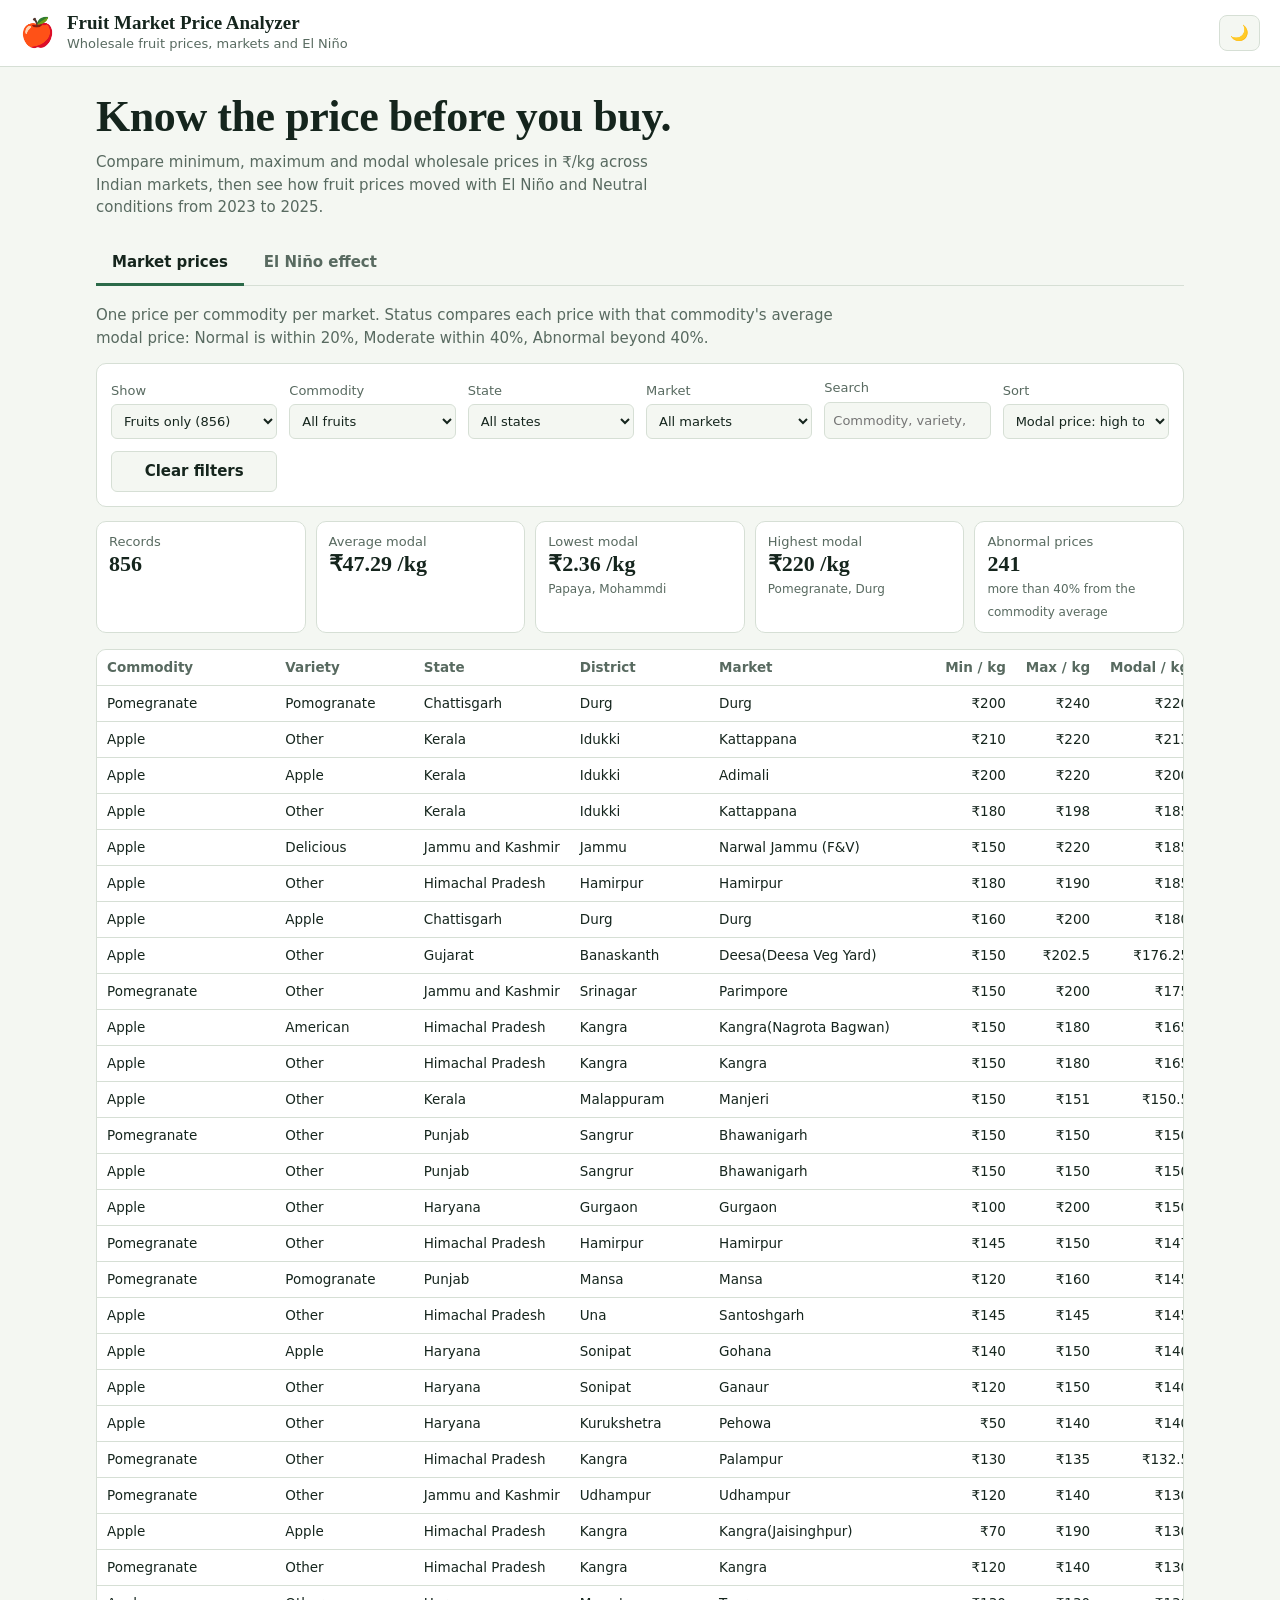
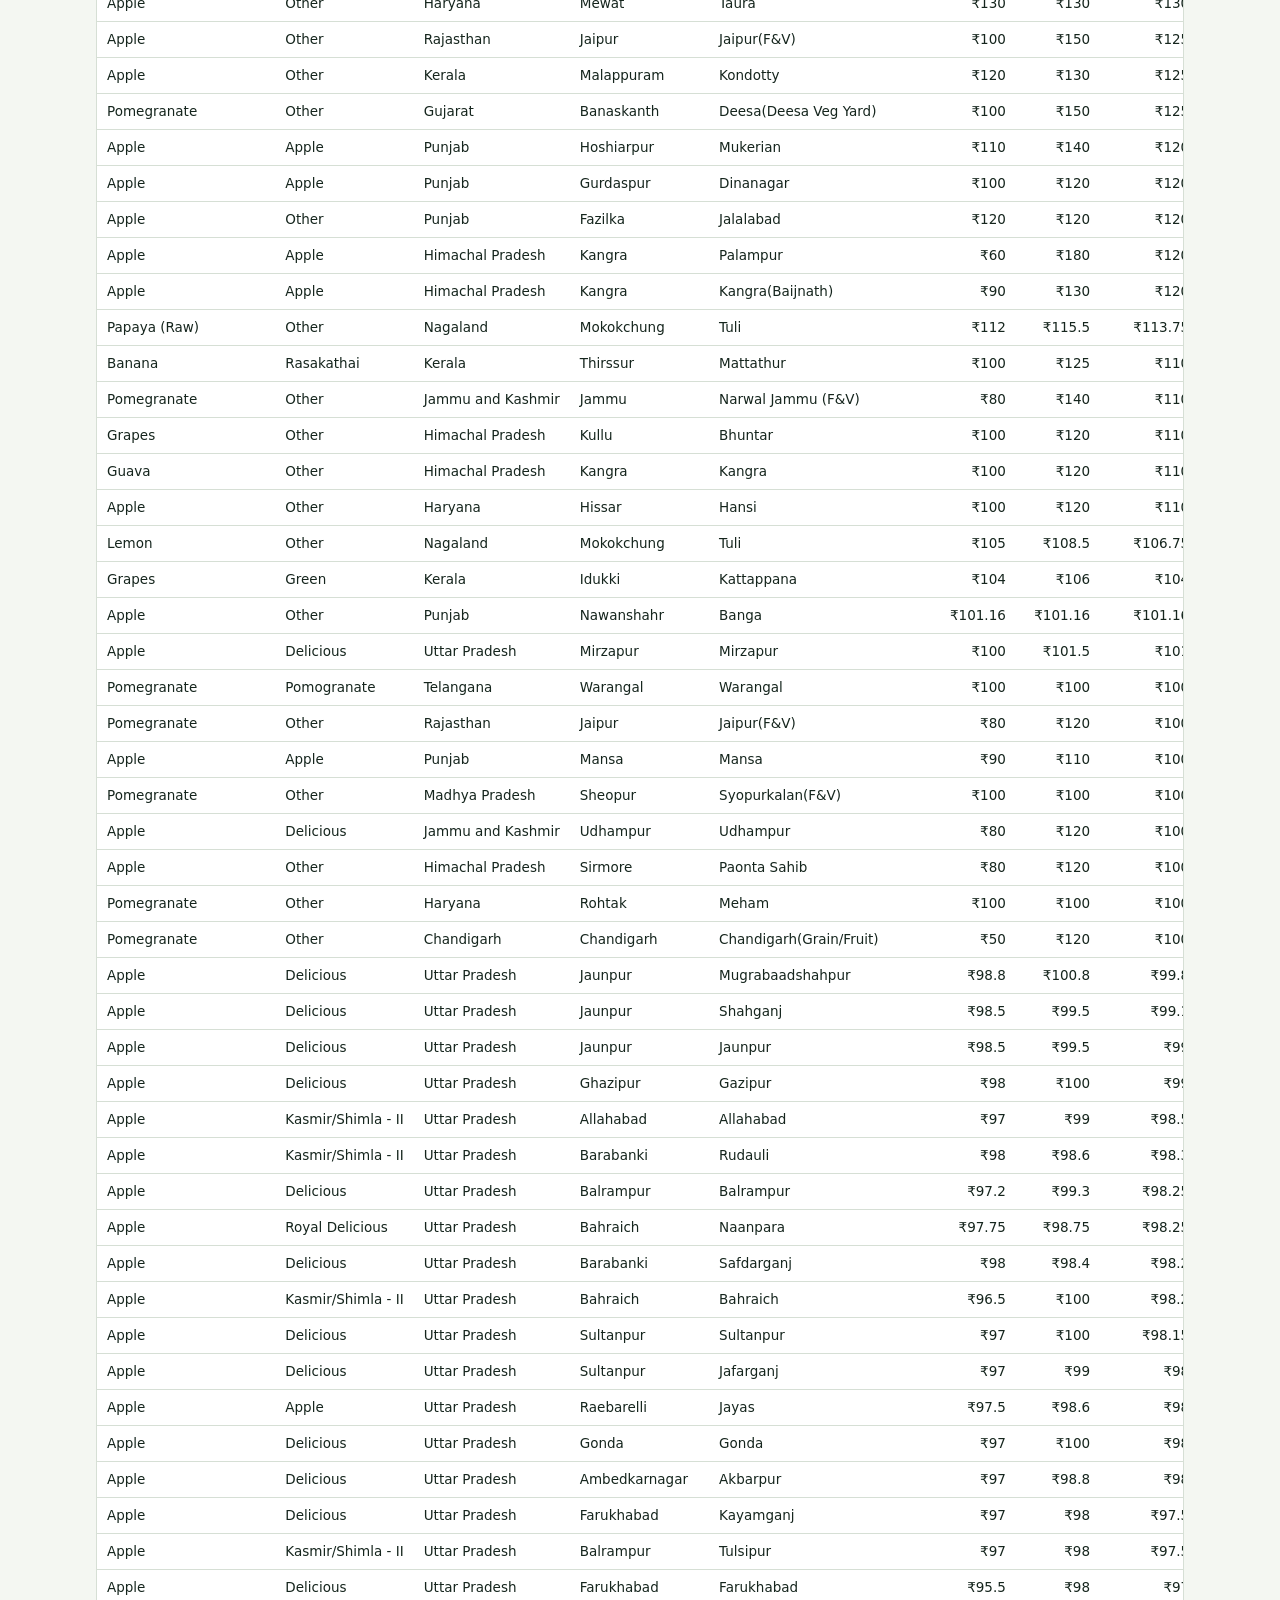
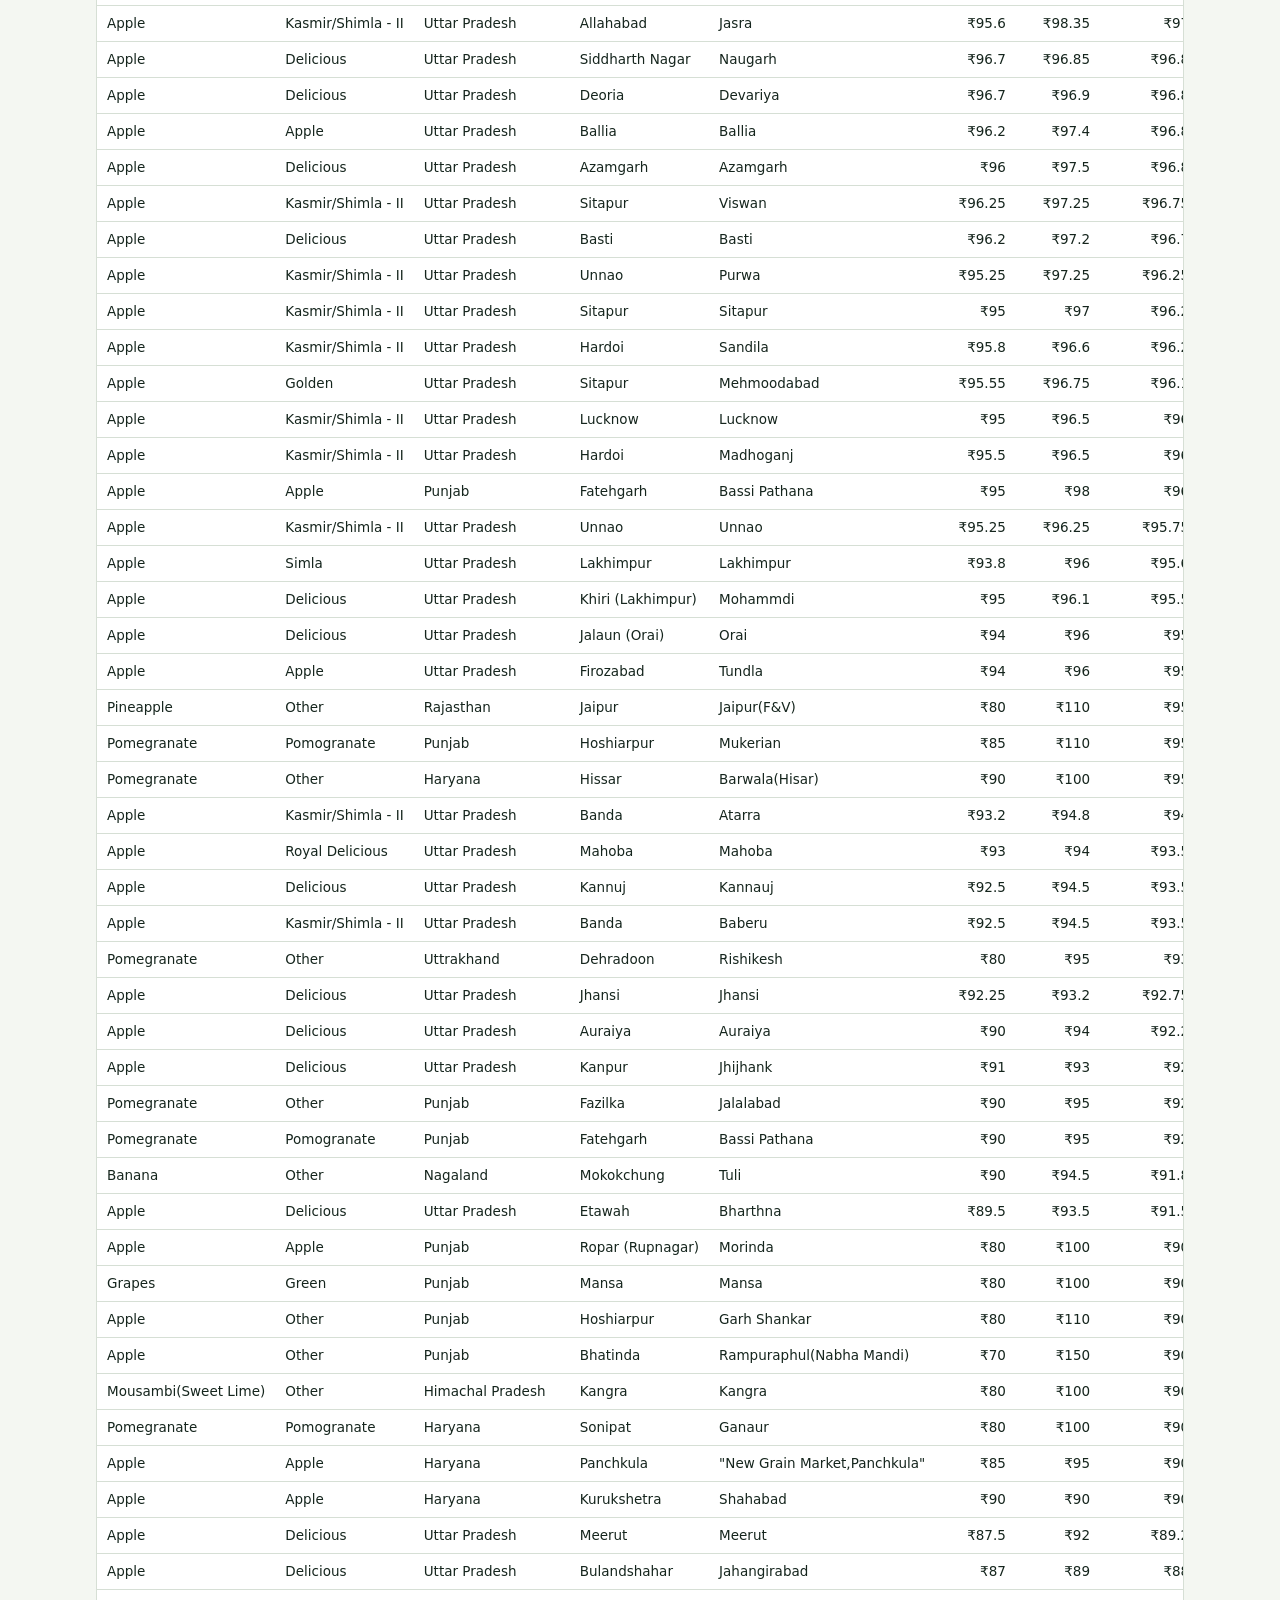
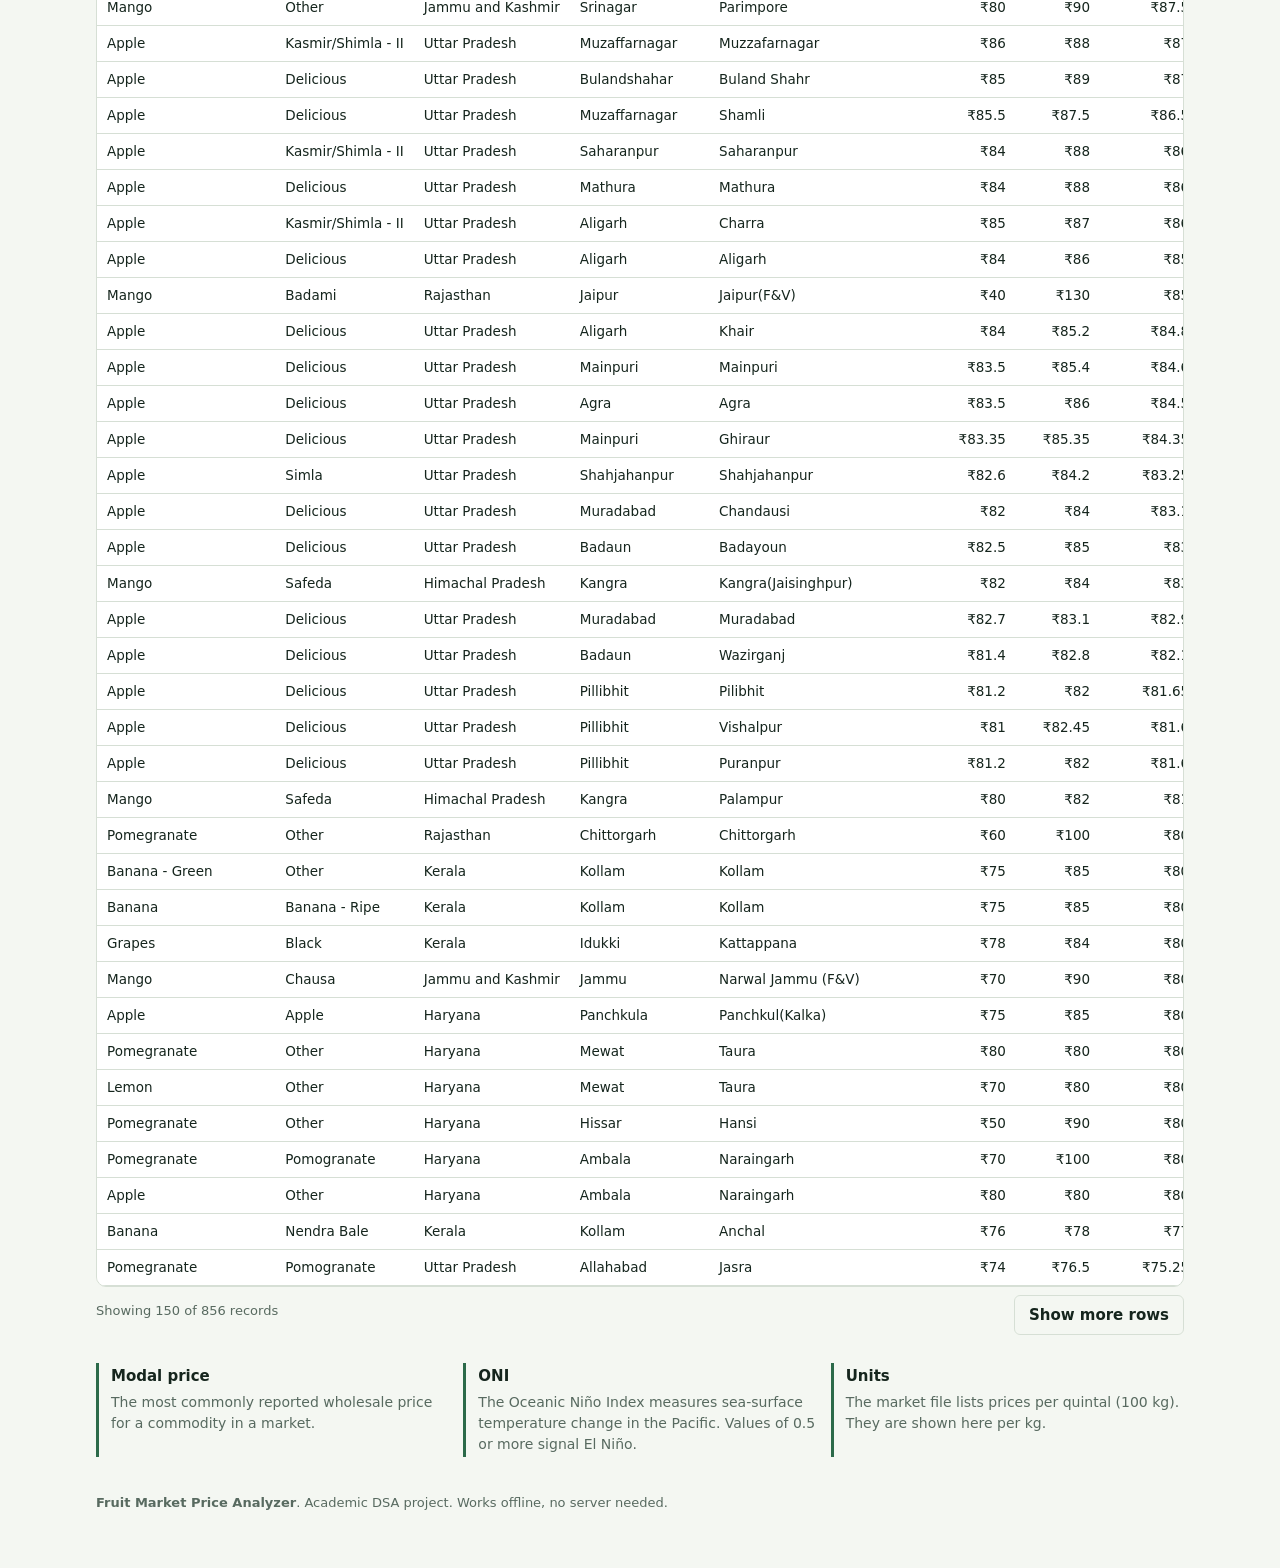
==== index.html @ 0663c497 "Add files via upload" ====
<!DOCTYPE html>
<html lang="en" data-theme="light">
<head>
<meta charset="UTF-8"><meta name="viewport" content="width=device-width,initial-scale=1">
<title>Fruit Market Price Analyzer</title>
<style>
:root{--bg:#f4f7f2;--card:#fff;--ink:#15251d;--mut:#586a60;--line:#d6dfd5;--leaf:#2b6a49;--nino:#fde8cc;--ninoL:#b86a00;--bad:#a8321e;--badbg:#fbe1db;--mod:#7a5200;--modbg:#fdefc9;--ok:#1f6b45;--okbg:#dcebe1;color-scheme:light}
:root[data-theme=dark]{--bg:#0f1a14;--card:#16241c;--ink:#e5eee8;--mut:#9bb0a3;--line:#29392f;--leaf:#6fcf9b;--nino:#3b2a12;--ninoL:#f0a030;--bad:#ff9a85;--badbg:#45201a;--mod:#f2c46a;--modbg:#3d3010;--ok:#7fdca8;--okbg:#1e3a2a;color-scheme:dark}
*{box-sizing:border-box}
body{margin:0;background:var(--bg);color:var(--ink);font:15px/1.5 system-ui,-apple-system,"Segoe UI",Roboto,sans-serif}
[hidden]{display:none!important}
button,select,input{font:inherit;color:var(--ink)}
:focus-visible{outline:2px solid var(--leaf);outline-offset:2px}
header.top{display:flex;justify-content:space-between;align-items:center;padding:12px 20px;background:var(--card);border-bottom:1px solid var(--line)}
.brand{display:flex;gap:12px;align-items:center}.logo{font-size:28px}
h1{font:700 19px Georgia,serif;margin:0}.brand p{margin:0;color:var(--mut);font-size:13px}
.icon-btn{border:1px solid var(--line);background:var(--bg);border-radius:8px;padding:6px 10px;cursor:pointer}
main{max-width:1120px;margin:0 auto;padding:26px 16px 56px}
.hero h2{font:700 clamp(28px,5vw,44px)/1.1 Georgia,serif;margin:0 0 10px;letter-spacing:-.01em}
.hero p{max-width:62ch;color:var(--mut);margin:0 0 22px}
.tabs{display:flex;gap:4px;border-bottom:1px solid var(--line);margin-bottom:18px}
.tabs button{border:0;background:none;padding:10px 16px;cursor:pointer;color:var(--mut);font-weight:600;border-bottom:3px solid transparent;margin-bottom:-1px}
.tabs button[aria-selected=true]{color:var(--ink);border-bottom-color:var(--leaf)}
.panel-note{color:var(--mut);max-width:78ch;margin:0 0 14px}
.filters{display:grid;grid-template-columns:repeat(auto-fit,minmax(160px,1fr));gap:12px;background:var(--card);border:1px solid var(--line);border-radius:10px;padding:14px;margin-bottom:14px;align-items:end}
.filters label{display:flex;flex-direction:column;gap:4px;font-size:13px;color:var(--mut)}
.filters select,.filters input{padding:8px;border:1px solid var(--line);border-radius:6px;background:var(--bg)}
.btn{padding:8px 14px;border:1px solid var(--line);border-radius:6px;background:var(--bg);cursor:pointer;font-weight:600}
.kpis{display:grid;grid-template-columns:repeat(auto-fit,minmax(170px,1fr));gap:10px;margin-bottom:16px}
.k{background:var(--card);border:1px solid var(--line);border-radius:10px;padding:10px 12px}
.k span{font-size:13px;color:var(--mut);display:block}.k b{font:700 22px Georgia,serif;display:block}.k small{color:var(--mut);font-size:12px}
h3{font:700 18px Georgia,serif;margin:22px 0 6px}
.sub{color:var(--mut);font-size:13px;margin:0 0 8px}
.legend{display:flex;gap:16px;font-size:13px;color:var(--mut);margin-bottom:6px;flex-wrap:wrap}
.sw{display:inline-block;width:14px;height:12px;border-radius:2px;vertical-align:-1px;margin-right:5px;background:var(--nino);border:1px solid var(--ninoL)}
.sw.l{background:var(--leaf);border-color:var(--leaf);height:3px;vertical-align:3px}
.chart{background:var(--card);border:1px solid var(--line);border-radius:10px;padding:8px}
.chart svg{width:100%;height:auto;display:block}.chart text{fill:var(--mut);font-size:11px}
.wrap{overflow-x:auto;border:1px solid var(--line);border-radius:10px;background:var(--card)}
table{width:100%;border-collapse:collapse;font-size:13.5px}
th,td{padding:7px 10px;text-align:left;border-bottom:1px solid var(--line);white-space:nowrap}
th{color:var(--mut);font-weight:600;background:var(--card)}td.n,th.n{text-align:right;font-variant-numeric:tabular-nums}
tr.nino td{background:var(--nino)}
.b{display:inline-block;padding:1px 8px;border-radius:10px;font-size:12px;font-weight:700}
.b.NORMAL{background:var(--okbg);color:var(--ok)}.b.MODERATE{background:var(--modbg);color:var(--mod)}.b.ABNORMAL{background:var(--badbg);color:var(--bad)}
.foot{display:flex;justify-content:space-between;align-items:center;gap:10px;margin:8px 0}
.empty{padding:28px;text-align:center;color:var(--mut)}
.neg{color:var(--ok)}.pos{color:var(--bad)}
.info{margin-top:28px;display:grid;grid-template-columns:repeat(auto-fit,minmax(260px,1fr));gap:14px}
.info div{border-left:3px solid var(--leaf);padding:2px 0 2px 12px}.info h4{margin:0 0 4px;font-size:15px}.info p{margin:0;color:var(--mut);font-size:14px}
footer{margin-top:36px;color:var(--mut);font-size:13px}
</style>
</head>
<body>
<header class="top"><div class="brand"><div class="logo">🍎</div><div><h1>Fruit Market Price Analyzer</h1><p>Wholesale fruit prices, markets and El Niño</p></div></div>
<button id="themeBtn" class="icon-btn" aria-label="Switch light and dark theme">🌙</button></header>
<main>
<section class="hero"><h2>Know the price before you buy.</h2>
<p>Compare minimum, maximum and modal wholesale prices in ₹/kg across Indian markets, then see how fruit prices moved with El Niño and Neutral conditions from 2023 to 2025.</p></section>

<div class="tabs" role="tablist">
<button role="tab" data-t="market" aria-selected="true">Market prices</button>
<button role="tab" data-t="nino" aria-selected="false">El Niño effect</button></div>

<section id="p-market">
<p class="panel-note">One price per commodity per market. Status compares each price with that commodity's average modal price: Normal is within 20%, Moderate within 40%, Abnormal beyond 40%.</p>
<div class="filters">
<label>Show<select id="mScope"></select></label>
<label>Commodity<select id="mFruit"></select></label>
<label>State<select id="mState"></select></label>
<label>Market<select id="mMarket"></select></label>
<label>Search<input id="mSearch" type="search" placeholder="Commodity, variety, district, market"></label>
<label>Sort<select id="mSort"><option value="modal-desc">Modal price: high to low</option><option value="modal-asc">Modal price: low to high</option><option value="dev-desc">Biggest deviation first</option><option value="commodity-asc">Commodity: A to Z</option><option value="state-asc">State: A to Z</option></select></label>
<button id="mClear" class="btn">Clear filters</button></div>
<div class="kpis" id="mKpi"></div>
<div class="wrap"><table><thead><tr><th>Commodity</th><th>Variety</th><th>State</th><th>District</th><th>Market</th><th class="n">Min / kg</th><th class="n">Max / kg</th><th class="n">Modal / kg</th><th>Status</th></tr></thead><tbody id="mBody"></tbody></table>
<div id="mEmpty" class="empty" hidden>No records match. Clear a filter, or switch Show to All commodities.</div></div>
<div class="foot"><span class="sub" id="mInfo"></span><button id="mMore" class="btn" hidden>Show more rows</button></div>
</section>

<section id="p-nino" hidden>
<p class="panel-note">Daily average wholesale prices by state and fruit for every year available, January 2023 to October 2025, each day tagged with the monthly Oceanic Niño Index (ONI) and an El Niño or Neutral label.</p>
<div class="filters">
<label>Fruit<select id="nFruit"></select></label>
<label>State<select id="nState"></select></label>
<label>From<input type="date" id="nFrom"></label>
<label>To<input type="date" id="nTo"></label>
<label>Period<select id="nPer"><option value="">El Niño and Neutral</option><option value="1">El Niño months only</option><option value="0">Neutral months only</option></select></label>
<label>Sort<select id="nSort"><option value="date-asc">Date: oldest first</option><option value="date-desc">Date: newest first</option><option value="modal-desc">Modal price: high to low</option><option value="modal-asc">Modal price: low to high</option></select></label>
<button id="nClear" class="btn">Clear filters</button></div>
<div class="kpis" id="nKpi"></div>

<h3>Monthly average modal price</h3>
<p class="sub" id="nChartNote"></p>
<div class="legend"><span><i class="sw l"></i>Average modal price, ₹/kg</span><span><i class="sw"></i>El Niño months</span></div>
<div class="chart"><svg id="nChart" viewBox="0 0 900 270" role="img" aria-label="Monthly average modal price with El Niño months shaded"></svg></div>

<h3>El Niño vs Neutral, by fruit</h3>
<p class="sub">Average modal price in El Niño and Neutral months. Uses the State and date filters above.</p>
<div class="wrap"><table><thead><tr><th>Fruit</th><th class="n">El Niño avg</th><th class="n">Neutral avg</th><th class="n">Difference</th></tr></thead><tbody id="nCmp"></tbody></table></div>

<h3>El Niño vs Neutral, by year</h3>
<p class="sub">Uses the Fruit and State filters above across all years. n/a means that year has no El Niño or no Neutral months.</p>
<div class="wrap"><table><thead><tr><th>Year</th><th class="n">Records</th><th class="n">El Niño avg</th><th class="n">Neutral avg</th><th class="n">Difference</th></tr></thead><tbody id="nYear"></tbody></table></div>

<h3>Price records</h3>
<div class="wrap"><table><thead><tr><th>Date</th><th>State</th><th>Fruit</th><th class="n">Min / kg</th><th class="n">Max / kg</th><th class="n">Modal / kg</th><th class="n">Reports</th><th class="n">ONI</th><th>Period</th></tr></thead><tbody id="nBody"></tbody></table>
<div id="nEmpty" class="empty" hidden>No records match these filters. Widen the date range or clear a filter.</div></div>
<div class="foot"><span class="sub" id="nInfo"></span><button id="nMore" class="btn" hidden>Show more rows</button></div>
<p class="sub">The dataset labels May 2023 to March 2024 as El Niño. April 2024 has an ONI of 0.8 but is labelled Neutral in the data; this page keeps the dataset's labels. El Niño months form a single stretch of time, so price differences also reflect seasons and longer trends. Read them as association, not proof of cause.</p>
</section>

<section class="info">
<div><h4>Modal price</h4><p>The most commonly reported wholesale price for a commodity in a market.</p></div>
<div><h4>ONI</h4><p>The Oceanic Niño Index measures sea-surface temperature change in the Pacific. Values of 0.5 or more signal El Niño.</p></div>
<div><h4>Units</h4><p>The market file lists prices per quintal (100 kg). They are shown here per kg.</p></div>
</section>
<footer><b>Fruit Market Price Analyzer</b>. Academic DSA project. Works offline, no server needed.</footer>
</main>

<script id="mData" type="application/json">[["Andhra Pradesh","Chittor","Chittoor","Gur(Jaggery)","NO 2","FAQ",32.0,34.0,32.0],["Andhra Pradesh","Chittor","Chittoor","Mango","Neelam","Medium",7.0,15.0,12.0],["Andhra Pradesh","Chittor","Chittoor","Mango","Totapuri","Medium",14.0,18.0,16.0],["Andhra Pradesh","Cuddapah","Cuddapah","Groundnut","Local","FAQ",40.59,75.89,75.59],["Andhra Pradesh","Cuddapah","Cuddapah","Turmeric","Bulb","FAQ",47.78,61.6,58.45],["Andhra Pradesh","Cuddapah","Cuddapah","Turmeric","Finger","FAQ",30.12,66.19,61.75],["Andhra Pradesh","East Godavari","Peddapuram","Paddy(Dhan)(Common)","1001","FAQ",20.4,20.5,20.45],["Andhra Pradesh","East Godavari","Pithapuram","Paddy(Dhan)(Common)","1001","FAQ",20.4,20.6,20.5],["Andhra Pradesh","East Godavari","Prattipadu","Paddy(Dhan)(Common)","1001","FAQ",20.4,20.6,20.5],["Andhra Pradesh","East Godavari","Sampara","Paddy(Dhan)(Common)","Swarna Masuri (New)","FAQ",21.5,22.0,21.8],["Andhra Pradesh","Guntur","Duggirala","Turmeric","Bulb","FAQ",56.0,63.0,60.0],["Andhra Pradesh","Guntur","Duggirala","Turmeric","Finger","FAQ",57.25,63.0,60.0],["Andhra Pradesh","Guntur","Tenali","Black Gram (Urd Beans)(Whole)","Black Gram (Whole)","FAQ",81.0,83.0,82.0],["Andhra Pradesh","Guntur","Tenali","Lemon","Lemon","FAQ",10.0,25.0,15.0],["Andhra Pradesh","Kurnool","Alur","Jowar(Sorghum)","Jowar ( White)","FAQ",30.2,30.8,30.5],["Andhra Pradesh","Kurnool","Kurnool","Groundnut","Local","FAQ",60.89,79.21,75.09],["Andhra Pradesh","Visakhapatnam","Anakapally","Gur(Jaggery)","NO 3","FAQ",38.5,39.5,39.0],["Chandigarh","Chandigarh","Chandigarh(Grain/Fruit)","Bottle gourd","Other","FAQ",10.0,30.0,20.0],["Chandigarh","Chandigarh","Chandigarh(Grain/Fruit)","Cauliflower","Other","FAQ",10.0,45.0,40.0],["Chandigarh","Chandigarh","Chandigarh(Grain/Fruit)","Cucumbar(Kheera)","Other","FAQ",15.0,25.0,20.0],["Chandigarh","Chandigarh","Chandigarh(Grain/Fruit)","Green Chilli","Other","FAQ",15.0,30.0,25.0],["Chandigarh","Chandigarh","Chandigarh(Grain/Fruit)","Lemon","Other","FAQ",20.0,30.0,26.0],["Chandigarh","Chandigarh","Chandigarh(Grain/Fruit)","Mango","Other","Medium",10.0,35.0,30.0],["Chandigarh","Chandigarh","Chandigarh(Grain/Fruit)","Mousambi(Sweet Lime)","Other","Medium",40.0,55.0,50.0],["Chandigarh","Chandigarh","Chandigarh(Grain/Fruit)","Onion","Other","FAQ",7.0,17.0,15.0],["Chandigarh","Chandigarh","Chandigarh(Grain/Fruit)","Peas Wet","Other","FAQ",10.0,35.0,30.0],["Chandigarh","Chandigarh","Chandigarh(Grain/Fruit)","Plum","Other","Medium",30.0,60.0,50.0],["Chandigarh","Chandigarh","Chandigarh(Grain/Fruit)","Pomegranate","Other","Medium",50.0,120.0,100.0],["Chandigarh","Chandigarh","Chandigarh(Grain/Fruit)","Potato","Other","FAQ",5.0,15.0,12.0],["Chandigarh","Chandigarh","Chandigarh(Grain/Fruit)","Pumpkin","Other","FAQ",8.0,12.0,10.0],["Chandigarh","Chandigarh","Chandigarh(Grain/Fruit)","Tomato","Other","FAQ",24.0,88.0,80.0],["Chattisgarh","Balodabazar","Bhatgaon","Paddy(Dhan)(Common)","Paddy","FAQ",15.5,16.5,16.0],["Chattisgarh","Balodabazar","Sarsiwan","Paddy(Dhan)(Common)","Paddy","FAQ",15.5,16.5,16.0],["Chattisgarh","Balrampur","Ramanujganj","Maize","Local","FAQ",19.7,19.7,19.7],["Chattisgarh","Balrampur","Ramanujganj","Wheat","Local","FAQ",21.3,21.3,21.3],["Chattisgarh","Bastar","Bastar","Maize","Other","FAQ",16.0,17.0,16.5],["Chattisgarh","Bastar","Devda","Maize","Other","FAQ",16.0,17.0,16.5],["Chattisgarh","Bastar","Jagdalpur","Dry Chillies","Other","FAQ",70.0,70.0,70.0],["Chattisgarh","Bastar","Jaitgiri","Maize","Other","FAQ",16.0,17.0,16.5],["Chattisgarh","Bastar","Lohandiguda","Maize","Other","FAQ",16.0,17.0,16.5],["Chattisgarh","Bastar","Muli","Maize","Other","FAQ",16.0,17.0,16.5],["Chattisgarh","Bijapur","Bharamgarh","Mahua Seed(Hippe seed)","Other","FAQ",16.0,20.0,18.0],["Chattisgarh","Bijapur","Bhopalpattnam","Mahua Seed(Hippe seed)","Other","FAQ",16.0,20.0,18.0],["Chattisgarh","Bijapur","Bijapur","Mahua Seed(Hippe seed)","Other","FAQ",16.0,20.0,18.0],["Chattisgarh","Bilaspur","Pendraroad","Paddy(Dhan)(Common)","Other","FAQ",15.0,15.0,15.0],["Chattisgarh","Dantewada","Gidam","Mahua","Other","FAQ",15.0,17.0,16.0],["Chattisgarh","Durg","Durg","Apple","Apple","Medium",160.0,200.0,180.0],["Chattisgarh","Durg","Durg","Banana - Green","Banana - Green","FAQ",22.0,24.0,23.0],["Chattisgarh","Durg","Durg","Bhindi(Ladies Finger)","Bhindi","FAQ",37.0,40.0,38.5],["Chattisgarh","Durg","Durg","Bitter gourd","Bitter Gourd","FAQ",62.0,66.0,64.0],["Chattisgarh","Durg","Durg","Bottle gourd","Bottle Gourd","FAQ",16.0,20.0,18.0],["Chattisgarh","Durg","Durg","Brinjal","Round/Long","FAQ",30.0,32.0,31.0],["Chattisgarh","Durg","Durg","Cabbage","Cabbage","FAQ",15.0,17.0,16.0],["Chattisgarh","Durg","Durg","Capsicum","Capsicum","FAQ",50.0,55.0,52.5],["Chattisgarh","Durg","Durg","Carrot","Carrot","FAQ",28.0,32.0,30.0],["Chattisgarh","Durg","Durg","Cauliflower","Cauliflower","FAQ",52.0,56.0,54.0],["Chattisgarh","Durg","Durg","Chikoos(Sapota)","Sapota","Medium",40.0,60.0,50.0],["Chattisgarh","Durg","Durg","Coriander(Leaves)","Coriander","FAQ",120.0,140.0,130.0],["Chattisgarh","Durg","Durg","Cucumbar(Kheera)","Cucumbar","FAQ",20.0,25.0,22.5],["Chattisgarh","Durg","Durg","Garlic","Average","FAQ",100.0,140.0,120.0],["Chattisgarh","Durg","Durg","Green Chilli","Green Chilly","FAQ",90.0,110.0,100.0],["Chattisgarh","Durg","Durg","Guar","Gwar","FAQ",52.0,56.0,54.0],["Chattisgarh","Durg","Durg","Lemon","Lemon","FAQ",40.0,60.0,50.0],["Chattisgarh","Durg","Durg","Little gourd (Kundru)","Little gourd (Kundru)","FAQ",38.0,40.0,39.0],["Chattisgarh","Durg","Durg","Mango","Badami","Medium",50.0,70.0,60.0],["Chattisgarh","Durg","Durg","Mousambi(Sweet Lime)","Mousambi","Medium",60.0,80.0,70.0],["Chattisgarh","Durg","Durg","Onion","Nasik","FAQ",15.0,17.0,16.0],["Chattisgarh","Durg","Durg","Papaya (Raw)","Papaya (Raw)","FAQ",19.0,20.0,19.5],["Chattisgarh","Durg","Durg","Pomegranate","Pomogranate","Medium",200.0,240.0,220.0],["Chattisgarh","Durg","Durg","Potato","Potato","FAQ",16.0,18.0,17.0],["Chattisgarh","Durg","Durg","Pumpkin","Pumpkin","FAQ",12.0,14.0,13.0],["Chattisgarh","Durg","Durg","Raddish","Raddish","FAQ",15.0,16.0,15.5],["Chattisgarh","Durg","Durg","Sweet Potato","Sweet Potato","FAQ",24.0,26.0,25.0],["Chattisgarh","Durg","Durg","Tinda","Tinda","FAQ",16.0,18.0,17.0],["Chattisgarh","Kanker","Charama","Paddy(Dhan)(Common)","Other","FAQ",19.8,19.8,19.8],["Chattisgarh","Kanker","Lakhanpuri","Paddy(Dhan)(Common)","Other","FAQ",19.8,19.8,19.8],["Chattisgarh","Kanker","Narharpur","Paddy(Dhan)(Common)","Other","FAQ",19.8,19.8,19.8],["Chattisgarh","Koria","Baikunthpur","Kodo Millet(Varagu)","Other","FAQ",15.0,15.0,15.0],["Chattisgarh","Koria","Baikunthpur","Maize","Other","FAQ",19.65,19.65,19.65],["Chattisgarh","Koria","Baikunthpur","Paddy(Dhan)(Common)","Other","FAQ",20.45,20.45,20.45],["Chattisgarh","Koria","Manendragarh","Tobacco","Other","FAQ",53.42,53.42,53.42],["Chattisgarh","Mungeli","Lormi","Paddy(Dhan)(Common)","Paddy fine","FAQ",16.0,17.5,17.5],["Chattisgarh","Narayanpur","Narayanpur","Millets","Other","FAQ",30.0,38.0,35.0],["Chattisgarh","Raigarh","Raigarh","Onion","Other","FAQ",18.0,20.0,18.0],["Chattisgarh","Raigarh","Raigarh","Potato","Other","FAQ",12.0,18.0,15.0],["Chattisgarh","Raigarh","Raigarh","Tomato","Other","FAQ",80.0,90.0,80.0],["Chattisgarh","Raipur","Abhanpur","Paddy(Dhan)(Common)","I.R.-64","FAQ",18.5,18.5,18.5],["Goa","North Goa","Valpol","Arecanut(Betelnut/Supari)","Red","FAQ",335.0,335.0,335.0],["Goa","North Goa","Valpol","Arecanut(Betelnut/Supari)","Supari","FAQ",365.0,365.0,365.0],["Goa","North Goa","Valpol","Arecanut(Betelnut/Supari)","White","FAQ",345.0,345.0,345.0],["Gujarat","Amreli","Babra","Cotton","Other","FAQ",70.5,71.0,70.75],["Gujarat","Amreli","Babra","Groundnut","Other","FAQ",65.0,67.0,66.0],["Gujarat","Amreli","Bagasara","Bengal Gram(Gram)(Whole)","Average (Whole)","FAQ",44.6,45.35,44.95],["Gujarat","Amreli","Bagasara","Cotton","Other","FAQ",62.5,68.25,65.35],["Gujarat","Amreli","Bagasara","Soyabean","Yellow","FAQ",45.6,47.0,46.3],["Gujarat","Amreli","Bagasara","Wheat","Lokwan Gujrat","FAQ",22.5,22.85,22.65],["Gujarat","Amreli","Dhari","Cotton","Other","FAQ",71.4,71.4,71.4],["Gujarat","Amreli","Dhari","Ground Nut Seed","Ground Nut Seed","FAQ",82.5,82.5,82.5],["Gujarat","Amreli","Savarkundla","Bajra(Pearl Millet/Cumbu)","Deshi","FAQ",19.0,21.2,20.1],["Gujarat","Amreli","Savarkundla","Bengal Gram(Gram)(Whole)","Average (Whole)","FAQ",40.0,47.5,43.75],["Gujarat","Amreli","Savarkundla","Cotton","Narma BT Cotton","FAQ",50.0,71.05,60.53],["Gujarat","Amreli","Savarkundla","Ground Nut Seed","Ground Nut Seed","FAQ",80.0,100.05,90.03],["Gujarat","Amreli","Savarkundla","Groundnut","Big (With Shell)","FAQ",57.55,78.55,68.05],["Gujarat","Amreli","Savarkundla","Jowar(Sorghum)","Jowar ( White)","FAQ",27.55,49.5,38.53],["Gujarat","Amreli","Savarkundla,\"Sesamum(Sesame,Gingelly","Til)\"","Black","FAQ",145.0,167.0,156.0],["Gujarat","Amreli","Savarkundla,\"Sesamum(Sesame,Gingelly","Til)\"","White","FAQ",141.0,156.3,148.65],["Gujarat","Amreli","Savarkundla","Wheat","Bansi","FAQ",22.0,25.0,23.5],["Gujarat","Amreli","Savarkundla","Wheat","Lokwan","FAQ",21.75,23.9,22.83],["Gujarat","Anand","\"Anand(Veg,Yard,Anand)\"","Bhindi(Ladies Finger)","Bhindi","FAQ",35.0,40.0,38.0],["Gujarat","Anand","\"Anand(Veg,Yard,Anand)\"","Bottle gourd","Bottle Gourd","FAQ",20.0,25.0,22.5],["Gujarat","Anand","\"Anand(Veg,Yard,Anand)\"","Brinjal","Brinjal","FAQ",30.0,35.0,32.5],["Gujarat","Anand","\"Anand(Veg,Yard,Anand)\"","Cabbage","Cabbage","FAQ",7.5,10.0,9.0],["Gujarat","Anand","\"Anand(Veg,Yard,Anand)\"","Cauliflower","Cauliflower","FAQ",20.0,25.0,22.5],["Gujarat","Anand","\"Anand(Veg,Yard,Anand)\"","Green Chilli","Green Chilly","FAQ",50.0,60.0,55.0],["Gujarat","Anand","\"Anand(Veg,Yard,Anand)\"","Onion","Onion","FAQ",15.0,20.0,18.0],["Gujarat","Anand","\"Anand(Veg,Yard,Anand)\"","Potato","Potato","FAQ",12.0,13.0,12.5],["Gujarat","Anand","\"Anand(Veg,Yard,Anand)\"","Spinach","Spinach","FAQ",45.0,50.0,48.0],["Gujarat","Banaskanth","Deesa(Deesa Veg Yard)","Apple","Other","Medium",150.0,202.5,176.25],["Gujarat","Banaskanth","Deesa(Deesa Veg Yard)","Banana","Other","Medium",20.0,23.5,21.75],["Gujarat","Banaskanth","Deesa(Deesa Veg Yard)","Bhindi(Ladies Finger)","Other","FAQ",15.0,23.0,19.0],["Gujarat","Banaskanth","Deesa(Deesa Veg Yard)","Bottle gourd","Other","FAQ",20.0,23.5,21.75],["Gujarat","Banaskanth","Deesa(Deesa Veg Yard)","Cabbage","Other","FAQ",10.0,13.5,11.75],["Gujarat","Banaskanth","Deesa(Deesa Veg Yard)","Cauliflower","Other","FAQ",30.0,42.5,36.25],["Gujarat","Banaskanth","Deesa(Deesa Veg Yard)","Chikoos(Sapota)","Other","Medium",35.0,43.5,39.25],["Gujarat","Banaskanth","Deesa(Deesa Veg Yard)","Coriander(Leaves)","Other","FAQ",70.0,82.0,76.0],["Gujarat","Banaskanth","Deesa(Deesa Veg Yard)","Cucumbar(Kheera)","Other","FAQ",20.0,22.5,21.25],["Gujarat","Banaskanth","Deesa(Deesa Veg Yard)","Gram Raw(Chholia)","Other","FAQ",40.0,50.0,45.0],["Gujarat","Banaskanth","Deesa(Deesa Veg Yard)","Green Chilli","Other","FAQ",40.0,50.0,45.0],["Gujarat","Banaskanth","Deesa(Deesa Veg Yard)","Guar","Other","FAQ",15.0,24.0,19.5],["Gujarat","Banaskanth","Deesa(Deesa Veg Yard)","Lemon","Other","FAQ",15.0,23.5,19.25],["Gujarat","Banaskanth","Deesa(Deesa Veg Yard)","Mango","Other","Medium",25.0,50.0,37.5],["Gujarat","Banaskanth","Deesa(Deesa Veg Yard)","Mousambi(Sweet Lime)","Other","Medium",70.0,76.5,73.25],["Gujarat","Banaskanth","Deesa(Deesa Veg Yard)","Onion","Other","FAQ",10.0,14.0,12.0],["Gujarat","Banaskanth","Deesa(Deesa Veg Yard)","Onion Green","Other","FAQ",35.0,41.5,38.25],["Gujarat","Banaskanth","Deesa(Deesa Veg Yard)","Papaya","Other","Medium",15.0,24.0,19.5],["Gujarat","Banaskanth","Deesa(Deesa Veg Yard)","Pineapple","Other","Medium",50.0,62.0,56.0],["Gujarat","Banaskanth","Deesa(Deesa Veg Yard)","Pointed gourd (Parval)","Other","FAQ",30.0,37.0,33.5],["Gujarat","Banaskanth","Deesa(Deesa Veg Yard)","Pomegranate","Other","Medium",100.0,150.0,125.0],["Gujarat","Banaskanth","Deesa(Deesa Veg Yard)","Potato","Other","FAQ",5.0,13.0,9.0],["Gujarat","Banaskanth","Deesa(Deesa Veg Yard)","Ridgeguard(Tori)","Other","FAQ",40.0,47.5,43.75],["Gujarat","Banaskanth","Deesa(Deesa Veg Yard)","Tomato","Other","FAQ",90.0,100.0,95.0],["Gujarat","Bharuch","Ankleshwar","Bhindi(Ladies Finger)","Bhindi","FAQ",16.0,26.0,20.0],["Gujarat","Bharuch","Ankleshwar","Brinjal","Brinjal","FAQ",12.0,44.0,43.0],["Gujarat","Bharuch","Ankleshwar","Cabbage","Cabbage","FAQ",6.0,12.0,11.0],["Gujarat","Bharuch","Ankleshwar","Coriander(Leaves)","Coriander","FAQ",70.0,90.0,80.0],["Gujarat","Bharuch","Ankleshwar","Ginger(Green)","Green Ginger","FAQ",110.0,130.0,120.0],["Gujarat","Bharuch","Ankleshwar","Green Chilli","Green Chilly","FAQ",40.0,78.0,50.0],["Gujarat","Bharuch","Ankleshwar","Lemon","Lemon","FAQ",20.0,32.0,23.0],["Gujarat","Bharuch","Ankleshwar","Surat Beans (Papadi)","Surat Beans (Papadi)","FAQ",34.0,50.0,45.0],["Gujarat","Bharuch","Ankleshwar","Tomato","Tomato","FAQ",60.0,90.0,79.0],["Gujarat","Bharuch","Jambusar","Arhar (Tur/Red Gram)(Whole)","Other","FAQ",52.0,56.0,54.0],["Gujarat","Bharuch","Jambusar","Bajra(Pearl Millet/Cumbu)","Other","FAQ",20.0,22.0,21.0],["Gujarat","Bharuch","Jambusar","Castor Seed","Other","FAQ",45.0,53.0,49.0],["Gujarat","Bharuch","Jambusar","Cotton","Other","FAQ",55.0,61.0,58.0],["Gujarat","Bharuch","Jambusar","Jowar(Sorghum)","Other","FAQ",30.0,36.0,33.0],["Gujarat","Bharuch","Jambusar","Maize","Other","FAQ",15.0,19.0,17.0],["Gujarat","Bharuch","Jambusar","Rice","Other","FAQ",32.0,36.0,34.0],["Gujarat","Bharuch","Jambusar","Wheat","Other","FAQ",25.0,31.0,28.0],["Gujarat","Bharuch","Jambusar(Kaavi)","Arhar (Tur/Red Gram)(Whole)","Other","FAQ",58.0,62.0,60.0],["Gujarat","Bharuch","Jambusar(Kaavi)","Bajra(Pearl Millet/Cumbu)","Other","FAQ",17.0,23.0,20.0],["Gujarat","Bharuch","Jambusar(Kaavi)","Castor Seed","Other","FAQ",50.0,56.0,53.0],["Gujarat","Bharuch","Jambusar(Kaavi)","Cotton","Other","FAQ",58.0,62.0,60.0],["Gujarat","Bharuch","Jambusar(Kaavi)","Jowar(Sorghum)","Other","FAQ",31.0,35.0,33.0],["Gujarat","Bharuch","Jambusar(Kaavi)","Maize","Other","FAQ",16.0,20.0,18.0],["Gujarat","Bharuch","Jambusar(Kaavi)","Rice","Other","FAQ",32.0,36.0,34.0],["Gujarat","Bhavnagar","Taleja","Bajra(Pearl Millet/Cumbu)","Local","FAQ",20.0,22.05,21.05],["Gujarat","Bhavnagar","Taleja","Bengal Gram(Gram)(Whole)","Other","FAQ",41.25,50.55,45.9],["Gujarat","Bhavnagar","Taleja","Black Gram (Urd Beans)(Whole)","Local","FAQ",85.05,85.05,85.05],["Gujarat","Bhavnagar","Taleja","Castor Seed","Castor seed","FAQ",40.55,58.5,49.55],["Gujarat","Bhavnagar","Taleja","Corriander seed","Other","FAQ",59.3,59.3,59.3],["Gujarat","Bhavnagar","Taleja","Cotton","Shanker 6 (B) 30mm FIne","FAQ",55.55,68.75,62.15],["Gujarat","Bhavnagar","Taleja","Groundnut","Bold","FAQ",62.75,70.9,66.85],["Gujarat","Bhavnagar","Taleja,\"Sesamum(Sesame,Gingelly","Til)\"","Black","FAQ",158.05,158.05,158.05],["Gujarat","Bhavnagar","Taleja,\"Sesamum(Sesame,Gingelly","Til)\"","White","FAQ",114.3,153.55,133.95],["Gujarat","Bhavnagar","Taleja","Wheat","Kalyan","FAQ",22.25,27.85,25.05],["Gujarat","Dahod","Dahod","Arhar (Tur/Red Gram)(Whole)","Arhar (Whole)","FAQ",80.0,86.0,82.0],["Gujarat","Dahod","Dahod","Arhar (Tur/Red Gram)(Whole)","Other","FAQ",86.0,89.0,88.0],["Gujarat","Dahod","Dahod","Bajra(Pearl Millet/Cumbu)","Other","FAQ",18.0,23.0,22.0],["Gujarat","Dahod","Dahod","Bengal Gram(Gram)(Whole)","Desi (Whole)","FAQ",48.75,49.0,48.85],["Gujarat","Dahod","Dahod","Bengal Gram(Gram)(Whole)","Other","FAQ",49.0,49.71,49.5],["Gujarat","Dahod","Dahod","Black Gram (Urd Beans)(Whole)","Black Gram (Whole)","FAQ",55.0,80.0,75.0],["Gujarat","Dahod","Dahod","Castor Seed","Castor seed","FAQ",53.0,54.0,53.5],["Gujarat","Dahod","Dahod","Castor Seed","Other","FAQ",51.5,52.5,52.0],["Gujarat","Dahod","Dahod","Green Gram (Moong)(Whole)","Green (Whole)","FAQ",73.0,78.0,76.0],["Gujarat","Dahod","Dahod","Maize","White (SAFED)","FAQ",20.25,28.5,26.0],["Gujarat","Dahod","Dahod","Maize","Yellow","FAQ",20.75,22.0,21.5],["Gujarat","Dahod","Dahod","Paddy(Dhan)(Common)","Paddy Coarse","FAQ",18.75,19.0,18.9],["Gujarat","Dahod","Dahod","Paddy(Dhan)(Common)","Paddy fine","FAQ",20.5,21.0,20.75],["Gujarat","Dahod","Dahod","Rice","Coarse","FAQ",45.0,55.0,52.0],["Gujarat","Dahod","Dahod","Soyabean","Soyabeen","FAQ",49.0,50.05,49.75],["Gujarat","Dahod","Dahod","Wheat","147 Average","FAQ",25.0,26.15,25.75],["Gujarat","Dahod","Dahod","Wheat","Lokwan","FAQ",23.8,25.0,24.8],["Gujarat","Dahod","Dahod(Veg. Market)","Bhindi(Ladies Finger)","Bhindi","FAQ",15.0,25.0,20.0],["Gujarat","Dahod","Dahod(Veg. Market)","Bitter gourd","Bitter Gourd","FAQ",20.0,35.0,25.0],["Gujarat","Dahod","Dahod(Veg. Market)","Bottle gourd","Bottle Gourd","FAQ",10.0,23.0,15.0],["Gujarat","Dahod","Dahod(Veg. Market)","Brinjal","Brinjal","FAQ",10.0,30.0,20.0],["Gujarat","Dahod","Dahod(Veg. Market)","Cabbage","Cabbage","FAQ",10.0,17.0,15.0],["Gujarat","Dahod","Dahod(Veg. Market)","Carrot","Carrot","FAQ",20.0,30.0,25.0],["Gujarat","Dahod","Dahod(Veg. Market)","Cauliflower","Cauliflower","FAQ",15.0,45.0,25.0],["Gujarat","Dahod","Dahod(Veg. Market)","Coriander(Leaves)","Coriander","FAQ",50.0,120.0,90.0],["Gujarat","Dahod","Dahod(Veg. Market)","Cucumbar(Kheera)","Cucumbar","FAQ",15.0,40.0,25.0],["Gujarat","Dahod","Dahod(Veg. Market)","Drumstick","Other","FAQ",25.0,40.0,32.5],["Gujarat","Dahod","Dahod(Veg. Market)","Elephant Yam (Suran)","Other","FAQ",25.0,40.0,35.0],["Gujarat","Dahod","Dahod(Veg. Market)","French Beans (Frasbean)","Other","FAQ",100.0,100.0,100.0],["Gujarat","Dahod","Dahod(Veg. Market)","Garlic","Other","FAQ",60.0,120.0,90.0],["Gujarat","Dahod","Dahod(Veg. Market)","Ginger(Green)","Green Ginger","FAQ",140.0,160.0,150.0],["Gujarat","Dahod","Dahod(Veg. Market)","Green Chilli","Green Chilly","FAQ",25.0,55.0,40.0],["Gujarat","Dahod","Dahod(Veg. Market)","Lemon","Other","FAQ",30.0,50.0,40.0],["Gujarat","Dahod","Dahod(Veg. Market)","Little gourd (Kundru)","Other","FAQ",20.0,35.0,25.0],["Gujarat","Dahod","Dahod(Veg. Market)","Mint(Pudina)","Mint(Pudina)","FAQ",30.0,50.0,40.0],["Gujarat","Dahod","Dahod(Veg. Market)","Onion","Onion","FAQ",7.0,15.0,12.5],["Gujarat","Dahod","Dahod(Veg. Market)","Pointed gourd (Parval)","Other","FAQ",20.0,30.0,25.0],["Gujarat","Dahod","Dahod(Veg. Market)","Potato","Potato","FAQ",10.0,14.0,12.5],["Gujarat","Dahod","Dahod(Veg. Market)","Pumpkin","Pumpkin","FAQ",10.0,15.0,12.5],["Gujarat","Dahod","Dahod(Veg. Market)","Ridgeguard(Tori)","Ridgeguard(Tori)","FAQ",15.0,35.0,25.0],["Gujarat","Dahod","Dahod(Veg. Market)","Tinda","Tinda","FAQ",15.0,25.0,20.0],["Gujarat","Dahod","Dahod(Veg. Market)","Tomato","Tomato","FAQ",30.0,80.0,50.0],["Gujarat","Dahod","Davgadbaria(Piplod)","Maize","Deshi White","FAQ",20.1,20.3,20.2],["Gujarat","Dahod","Devgadhbaria","Paddy(Dhan)(Common)","Common","FAQ",13.5,13.7,13.6],["Gujarat","Dahod","Limkheda","Maize","Other","FAQ",21.6,23.4,22.5],["Gujarat","Dahod","Limkheda","Paddy(Dhan)(Common)","Other","FAQ",15.8,17.7,16.75],["Gujarat","Dahod","Limkheda","Wheat","Other","FAQ",19.5,22.5,21.0],["Gujarat","Gandhinagar","Dehgam","Bajra(Pearl Millet/Cumbu)","Other","FAQ",21.2,21.65,21.42],["Gujarat","Gandhinagar","Dehgam","Castor Seed","Other","FAQ",57.0,57.75,57.37],["Gujarat","Gandhinagar","Dehgam","Guar","Other","FAQ",49.5,52.0,50.75],["Gujarat","Gandhinagar","Dehgam","Paddy(Dhan)(Common)","Other","FAQ",17.5,20.0,18.75],["Gujarat","Gandhinagar","Dehgam","Wheat","Other","FAQ",22.25,23.0,22.62],["Gujarat","Gandhinagar","Mansa(Manas Veg Yard)","Bhindi(Ladies Finger)","Other","FAQ",30.0,30.0,30.0],["Gujarat","Gandhinagar","Mansa(Manas Veg Yard)","Bitter gourd","Other","FAQ",50.0,50.0,50.0],["Gujarat","Gandhinagar","Mansa(Manas Veg Yard)","Bottle gourd","Other","FAQ",10.0,15.0,12.5],["Gujarat","Gandhinagar","Mansa(Manas Veg Yard)","Brinjal","Brinjal","FAQ",30.0,30.0,30.0],["Gujarat","Gandhinagar","Mansa(Manas Veg Yard)","Brinjal","Round","FAQ",15.0,30.0,25.0],["Gujarat","Gandhinagar","Mansa(Manas Veg Yard)","Brinjal","Round/Long","FAQ",20.0,25.0,22.5],["Gujarat","Gandhinagar","Mansa(Manas Veg Yard)","Cabbage","Other","FAQ",12.0,12.0,12.0],["Gujarat","Gandhinagar","Mansa(Manas Veg Yard)","Cauliflower","Other","FAQ",50.0,50.0,50.0],["Gujarat","Gandhinagar","Mansa(Manas Veg Yard)","Green Chilli","Other","FAQ",50.0,60.0,55.0],["Gujarat","Gandhinagar","Mansa(Manas Veg Yard)","Guar","Other","FAQ",50.0,60.0,55.0],["Gujarat","Gandhinagar","Mansa(Manas Veg Yard)","Ridgeguard(Tori)","Other","FAQ",50.0,50.0,50.0],["Gujarat","Gandhinagar","Mansa(Manas Veg Yard)","Tomato","Other","FAQ",105.0,110.0,107.5],["Gujarat","Jamnagar","Dhrol","Arhar (Tur/Red Gram)(Whole)","Other","FAQ",62.5,73.75,68.15],["Gujarat","Jamnagar","Dhrol","Bengal Gram(Gram)(Whole)","Other","FAQ",41.0,45.6,43.3],["Gujarat","Jamnagar","Dhrol","Castor Seed","Other","FAQ",42.5,46.2,44.35],["Gujarat","Jamnagar","Dhrol","Cotton","Other","FAQ",55.0,71.85,63.45],["Gujarat","Jamnagar","Dhrol","Cummin Seed(Jeera)","Other","FAQ",425.0,550.75,487.9],["Gujarat","Jamnagar","Dhrol","Groundnut","Other","FAQ",52.0,69.1,60.55],["Gujarat","Jamnagar","Dhrol,\"Sesamum(Sesame,Gingelly","Til)\"","Other","FAQ",127.0,147.75,137.4],["Gujarat","Jamnagar","Dhrol","Wheat","Other","FAQ",17.5,22.35,19.95],["Gujarat","Junagarh","Visavadar","Arhar (Tur/Red Gram)(Whole)","Other","FAQ",85.0,97.3,91.15],["Gujarat","Junagarh","Visavadar","Castor Seed","Other","FAQ",47.75,53.55,50.65],["Gujarat","Junagarh","Visavadar","Corriander seed","Other","FAQ",53.75,62.05,57.9],["Gujarat","Junagarh","Visavadar","Green Gram (Moong)(Whole)","Other","FAQ",68.75,77.55,73.15],["Gujarat","Junagarh","Visavadar","Ground Nut Seed","Ground Nut Seed","FAQ",90.0,95.3,92.65],["Gujarat","Junagarh","Visavadar","Groundnut","Other","FAQ",50.5,67.8,59.15],["Gujarat","Junagarh","Visavadar","Groundnut (Split)","Groundnut(Split)","FAQ",72.5,82.3,77.4],["Gujarat","Junagarh","Visavadar","Kulthi(Horse Gram)","Other","FAQ",45.0,47.4,46.2],["Gujarat","Junagarh","Visavadar,\"Sesamum(Sesame,Gingelly","Til)\"","Black","FAQ",123.15,151.55,137.35],["Gujarat","Junagarh","Visavadar,\"Sesamum(Sesame,Gingelly","Til)\"","White","FAQ",127.65,151.55,139.6],["Gujarat","Junagarh","Visavadar","Soyabean","Black","FAQ",44.25,46.05,45.15],["Gujarat","Junagarh","Visavadar","Wheat","Lokwan Gujrat","FAQ",20.6,23.8,22.2],["Gujarat","Kheda","Kapadvanj","Bottle gourd","Other","FAQ",10.0,20.0,15.0],["Gujarat","Kheda","Kapadvanj","Wheat","Other","FAQ",20.0,22.5,21.25],["Gujarat","Morbi","Vankaner","Cotton","Other","FAQ",65.0,71.0,70.75],["Gujarat","Morbi","Vankaner","Cummin Seed(Jeera)","Other","FAQ",400.0,595.0,535.0],["Gujarat","Morbi","Vankaner","Jowar(Sorghum)","Other","FAQ",48.0,52.55,50.5],["Gujarat","Morbi","Vankaner,\"Sesamum(Sesame,Gingelly","Til)\"","Other","FAQ",140.0,153.75,145.0],["Gujarat","Morbi","Vankaner","Wheat","Other","FAQ",21.5,23.45,22.3],["Gujarat","Morbi","Vankaner(Sub yard)","Bhindi(Ladies Finger)","Other","FAQ",30.0,40.0,35.0],["Gujarat","Morbi","Vankaner(Sub yard)","Brinjal","Other","FAQ",20.0,35.0,30.0],["Gujarat","Morbi","Vankaner(Sub yard)","Cabbage","Other","FAQ",20.0,25.0,22.5],["Gujarat","Morbi","Vankaner(Sub yard)","Capsicum","Other","FAQ",60.0,80.0,70.0],["Gujarat","Morbi","Vankaner(Sub yard)","Cauliflower","Other","FAQ",50.0,60.0,55.0],["Gujarat","Morbi","Vankaner(Sub yard)","Guar","Other","FAQ",50.0,60.0,55.0],["Gujarat","Morbi","Vankaner(Sub yard)","Lemon","Other","FAQ",20.0,25.0,22.5],["Gujarat","Morbi","Vankaner(Sub yard)","Tomato","Other","FAQ",100.0,110.0,105.0],["Gujarat","Navsari","Bilimora","Bhindi(Ladies Finger)","Other","FAQ",30.0,40.0,35.0],["Gujarat","Navsari","Bilimora","Bottle gourd","Other","FAQ",20.0,30.0,25.0],["Gujarat","Navsari","Bilimora","Brinjal","Other","FAQ",25.0,45.0,40.0],["Gujarat","Navsari","Bilimora","Cabbage","Other","FAQ",8.0,12.0,10.0],["Gujarat","Navsari","Bilimora","Cauliflower","Other","FAQ",25.0,40.0,32.0],["Gujarat","Navsari","Bilimora","Green Chilli","Other","FAQ",80.0,115.0,100.0],["Gujarat","Navsari","Bilimora","Onion","Nasik","FAQ",16.0,22.0,18.0],["Gujarat","Navsari","Bilimora","Potato","Other","FAQ",13.0,18.0,16.0],["Gujarat","Navsari","Bilimora","Tomato","Other","FAQ",50.0,100.0,70.0],["Gujarat","Patan","Sami","Castor Seed","Castor seed","FAQ",58.5,59.0,58.8],["Gujarat","Patan","Sami","Cummin Seed(Jeera)","Cummin Seed(Jeera)","FAQ",550.0,600.0,570.0],["Gujarat","Patan","Sami","Methi Seeds","Best","FAQ",50.0,55.0,53.0],["Gujarat","Patan","Sami","Suva (Dill Seed)","Other","FAQ",180.0,200.0,190.0],["Gujarat","Patan","Siddhpur","Bajra(Pearl Millet/Cumbu)","Deshi","FAQ",17.5,22.55,20.02],["Gujarat","Patan","Siddhpur","Castor Seed","Castor seed","FAQ",56.3,59.85,58.07],["Gujarat","Patan","Siddhpur","Guar Seed(Cluster Beans Seed)","Split","FAQ",44.25,52.5,48.37],["Gujarat","Patan","Siddhpur","Jowar(Sorghum)","Jowar ( White)","FAQ",41.25,57.4,49.32],["Gujarat","Patan","Siddhpur","Mustard","Mustard","FAQ",48.35,51.35,49.85],["Gujarat","Patan","Siddhpur","Wheat","Hybrid","FAQ",21.5,23.25,22.37],["Gujarat","Rajkot","Dhoraji","Arhar (Tur/Red Gram)(Whole)","Local","FAQ",85.8,94.3,89.05],["Gujarat","Rajkot","Dhoraji","Bajra(Pearl Millet/Cumbu)","Deshi","FAQ",17.55,20.55,17.55],["Gujarat","Rajkot","Dhoraji","Castor Seed","Castor seed","FAQ",51.55,56.05,55.55],["Gujarat","Rajkot","Dhoraji","Ground Nut Seed","Ground Nut Seed","FAQ",80.0,102.3,92.8],["Gujarat","Rajkot","Dhoraji","Groundnut","Local","FAQ",55.0,65.3,64.3],["Gujarat","Rajkot","Dhoraji,\"Sesamum(Sesame,Gingelly","Til)\"","White","FAQ",130.0,150.3,150.3],["Gujarat","Rajkot","Dhoraji","Soyabean","Yellow","FAQ",45.55,46.3,46.05],["Gujarat","Rajkot","Dhoraji","Wheat","Lokwan","FAQ",19.95,23.0,23.0],["Gujarat","Rajkot","Jasdan","Bajra(Pearl Millet/Cumbu)","Deshi","FAQ",21.45,21.45,21.45],["Gujarat","Rajkot","Jasdan","Black Gram (Urd Beans)(Whole)","Other","FAQ",75.0,75.0,75.0],["Gujarat","Rajkot","Jasdan","Cotton","Shanker 6 (B) 30mm FIne","FAQ",67.5,72.0,69.0],["Gujarat","Rajkot","Jasdan","Cummin Seed(Jeera)","Cummin Seed(Jeera)","FAQ",425.0,590.0,535.0],["Gujarat","Rajkot","Jasdan","Garlic","Garlic","FAQ",29.75,29.75,29.75],["Gujarat","Rajkot","Jasdan","Green Gram (Moong)(Whole)","Green Gram Dhall-I","FAQ",52.5,84.8,75.0],["Gujarat","Rajkot","Jasdan","Ground Nut Seed","Ground Nut Seed","FAQ",1.55,2.02,1.85],["Gujarat","Rajkot","Jasdan","Groundnut","G20","FAQ",67.5,76.95,71.25],["Gujarat","Rajkot","Jasdan","Jowar(Sorghum)","Jowar ( White)","FAQ",35.0,53.5,48.5],["Gujarat","Rajkot","Jasdan","Methi Seeds","Methiseeds","FAQ",51.0,51.0,51.0],["Gujarat","Rajkot","Jasdan","Mustard","Mustard","FAQ",50.0,60.55,55.0],["Gujarat","Rajkot","Jasdan,\"Sesamum(Sesame,Gingelly","Til)\"","White","FAQ",137.5,156.25,150.0],["Gujarat","Rajkot","Jasdan","Wheat","2189 No. 2","FAQ",20.0,23.25,21.05],["Gujarat","Rajkot","Rajkot","Arhar (Tur/Red Gram)(Whole)","Arhar (Whole)","FAQ",72.0,97.05,86.2],["Gujarat","Rajkot","Rajkot","Bajra(Pearl Millet/Cumbu)","Deshi","FAQ",15.55,24.25,19.5],["Gujarat","Rajkot","Rajkot","Bengal Gram(Gram)(Whole)","Desi (Whole)","FAQ",44.0,49.75,48.1],["Gujarat","Rajkot","Rajkot","Bengal Gram(Gram)(Whole)","White (Whole)","FAQ",95.0,145.0,115.0],["Gujarat","Rajkot","Rajkot","Black Gram (Urd Beans)(Whole)","Desi","FAQ",67.1,86.45,81.65],["Gujarat","Rajkot","Rajkot","Castor Seed","Caster","FAQ",52.0,58.3,57.2],["Gujarat","Rajkot","Rajkot,Corriander seed","\"A-1","Green\"","FAQ",62.5,77.0,67.5],["Gujarat","Rajkot","Rajkot","Corriander seed","Coriander Seed","FAQ",53.5,67.5,64.0],["Gujarat","Rajkot","Rajkot","Cotton","Narma BT Cotton","FAQ",69.05,72.5,71.5],["Gujarat","Rajkot","Rajkot","Cummin Seed(Jeera)","Cummin Seed(Jeera)","FAQ",545.0,600.0,570.0],["Gujarat","Rajkot","Rajkot","Green Gram (Moong)(Whole)","Green (Whole)","FAQ",71.5,92.5,76.25],["Gujarat","Rajkot","Rajkot","Ground Nut Seed","Ground Nut Seed","FAQ",95.0,107.0,101.25],["Gujarat","Rajkot","Rajkot","Groundnut","Bold","FAQ",68.0,79.5,74.0],["Gujarat","Rajkot","Rajkot","Groundnut","G20","FAQ",67.0,74.95,72.0],["Gujarat","Rajkot","Rajkot","Jowar(Sorghum)","Jowar ( White)","FAQ",45.0,52.55,48.55],["Gujarat","Rajkot","Rajkot","Jowar(Sorghum)","Jowar (Yellow)","FAQ",24.05,30.05,27.55],["Gujarat","Rajkot","Rajkot","Methi Seeds","Methiseeds","FAQ",53.55,78.55,68.0],["Gujarat","Rajkot","Rajkot","Mustard","Mustard","FAQ",45.0,50.0,48.5],["Gujarat","Rajkot","Rajkot,\"Sesamum(Sesame,Gingelly","Til)\"","Black","FAQ",127.5,160.0,151.0],["Gujarat","Rajkot","Rajkot,\"Sesamum(Sesame,Gingelly","Til)\"","White","FAQ",137.5,151.25,146.0],["Gujarat","Rajkot","Rajkot","Wheat","Lokwan","FAQ",20.8,23.4,22.15],["Gujarat","Rajkot","Rajkot","Wheat","Sharbati","FAQ",21.65,25.9,23.7],["Gujarat","Rajkot","Rajkot(Ghee Peeth)","Bhindi(Ladies Finger)","Bhindi","FAQ",19.0,42.5,31.25],["Gujarat","Rajkot","Rajkot(Ghee Peeth)","Bottle gourd","Bottle Gourd","FAQ",8.0,16.5,12.75],["Gujarat","Rajkot","Rajkot(Ghee Peeth)","Brinjal","Brinjal","FAQ",19.0,37.5,30.0],["Gujarat","Rajkot","Rajkot(Ghee Peeth)","Cluster beans","Cluster Beans","FAQ",40.0,55.0,47.5],["Gujarat","Rajkot","Rajkot(Ghee Peeth)","Coriander(Leaves)","Coriander","FAQ",72.5,90.0,82.5],["Gujarat","Rajkot","Rajkot(Ghee Peeth)","Ginger(Green)","Green Ginger","FAQ",120.0,160.0,142.5],["Gujarat","Rajkot","Rajkot(Ghee Peeth)","Green Chilli","Green Chilly","FAQ",37.5,65.0,51.0],["Gujarat","Rajkot","Rajkot(Ghee Peeth)","Lemon","Lemon","FAQ",10.0,25.0,17.5],["Gujarat","Rajkot","Rajkot(Ghee Peeth)","Onion","Onion","FAQ",5.5,17.75,12.5],["Gujarat","Rajkot","Rajkot(Ghee Peeth)","Potato","Desi","FAQ",7.0,15.75,13.0],["Gujarat","Rajkot","Rajkot(Ghee Peeth)","Tomato","Tomato","FAQ",52.5,105.0,72.5],["Gujarat","Sabarkantha","Bhiloda","Bajra(Pearl Millet/Cumbu)","Other","FAQ",17.5,20.25,18.88],["Gujarat","Sabarkantha","Bhiloda","Groundnut","Other","FAQ",65.0,73.0,69.0],["Gujarat","Sabarkantha","Bhiloda","Maize","Other","FAQ",17.5,26.25,21.88],["Gujarat","Sabarkantha","Bhiloda","Wheat","Other","FAQ",22.0,24.0,23.0],["Gujarat","Surat","Bardoli(Katod)","Bhindi(Ladies Finger)","Other","FAQ",19.5,28.0,25.0],["Gujarat","Surat","Bardoli(Katod)","Brinjal","Other","FAQ",19.5,23.5,22.0],["Gujarat","Surat","Mahuva(Anaval)","Bhindi(Ladies Finger)","Other","FAQ",24.0,25.0,24.7],["Gujarat","Surat","Mahuva(Anaval)","Pointed gourd (Parval)","Other","FAQ",25.0,26.0,25.5],["Gujarat","Surat","Nizar","Cotton","Other","FAQ",69.85,73.55,71.95],["Gujarat","Surat","Surat","Banana - Green","Other","FAQ",8.0,18.0,13.0],["Gujarat","Surat","Surat","Beetroot","Other","FAQ",13.0,18.0,15.5],["Gujarat","Surat","Surat","Bhindi(Ladies Finger)","Other","FAQ",30.0,50.0,40.0],["Gujarat","Surat","Surat","Bitter gourd","Other","FAQ",25.0,55.0,37.5],["Gujarat","Surat","Surat","Bottle gourd","Other","FAQ",20.0,55.0,37.5],["Gujarat","Surat","Surat","Brinjal","Other","FAQ",35.0,65.0,50.0],["Gujarat","Surat","Surat","Cabbage","Other","FAQ",5.0,15.0,10.0],["Gujarat","Surat","Surat","Capsicum","Other","FAQ",40.0,70.0,55.0],["Gujarat","Surat","Surat","Carrot","Other","FAQ",15.0,23.0,19.0],["Gujarat","Surat","Surat","Cauliflower","Other","FAQ",20.0,42.0,31.0],["Gujarat","Surat","Surat","Cluster beans","Other","FAQ",40.0,57.0,48.5],["Gujarat","Surat","Surat","Cowpea(Veg)","Other","FAQ",60.0,95.0,77.5],["Gujarat","Surat","Surat","Cucumbar(Kheera)","Other","FAQ",15.0,32.0,23.5],["Gujarat","Surat","Surat","Drumstick","Other","FAQ",26.0,43.0,34.5],["Gujarat","Surat","Surat","Elephant Yam (Suran)","Other","FAQ",40.0,52.5,46.25],["Gujarat","Surat","Surat","French Beans (Frasbean)","Other","FAQ",70.0,95.0,82.5],["Gujarat","Surat","Surat","Ginger(Green)","Other","FAQ",140.0,155.0,147.5],["Gujarat","Surat","Surat","Green Chilli","Other","FAQ",50.0,100.0,75.0],["Gujarat","Surat","Surat","Groundnut pods (raw)","Other","FAQ",40.0,65.0,52.5],["Gujarat","Surat","Surat","Indian Beans (Seam)","Other","FAQ",45.0,65.0,55.0],["Gujarat","Surat","Surat","Kartali (Kantola)","Other","FAQ",50.0,120.0,85.0],["Gujarat","Surat","Surat","Lemon","Other","FAQ",5.0,25.0,15.0],["Gujarat","Surat","Surat","Little gourd (Kundru)","Other","FAQ",30.0,75.0,52.5],["Gujarat","Surat","Surat","Mango (Raw-Ripe)","Other","FAQ",20.0,40.0,30.0],["Gujarat","Surat","Surat","Onion","Other","FAQ",8.0,20.0,14.0],["Gujarat","Surat","Surat","Papaya (Raw)","Other","FAQ",8.0,18.0,13.0],["Gujarat","Surat","Surat","Peas cod","Other","FAQ",40.0,90.0,65.0],["Gujarat","Surat","Surat","Pegeon Pea (Arhar Fali)","Other","FAQ",70.0,100.0,85.0],["Gujarat","Surat","Surat","Pointed gourd (Parval)","Other","FAQ",30.0,57.0,43.5],["Gujarat","Surat","Surat","Potato","Other","FAQ",7.0,17.5,12.25],["Gujarat","Surat","Surat","Pumpkin","Other","FAQ",13.0,20.0,16.5],["Gujarat","Surat","Surat","Ridgeguard(Tori)","Other","FAQ",30.0,55.0,42.5],["Gujarat","Surat","Surat","Snakeguard","Other","FAQ",15.0,25.0,20.0],["Gujarat","Surat","Surat","Sponge gourd","Other","FAQ",20.0,50.0,35.0],["Gujarat","Surat","Surat","Surat Beans (Papadi)","Other","FAQ",60.0,90.0,75.0],["Gujarat","Surat","Surat","Sweet Potato","Other","FAQ",15.0,25.0,20.0],["Gujarat","Surat","Surat","Tomato","Other","FAQ",50.0,115.0,82.5],["Gujarat","Surat","Surat","Turmeric (raw)","Other","FAQ",15.0,30.0,22.5],["Gujarat","Surendranagar","Chotila","Cotton","Shanker 6 (B) 30mm FIne","FAQ",60.0,82.0,70.0],["Gujarat","Surendranagar","Chotila","Wheat","Local","FAQ",20.0,28.0,24.0],["Gujarat","Surendranagar","Dhragradhra","Castor Seed","Caster","FAQ",57.5,57.5,57.5],["Gujarat","Surendranagar","Dhragradhra","Guar Seed(Cluster Beans Seed)","Other","FAQ",53.05,53.05,53.05],["Gujarat","Surendranagar","Dhragradhra,\"Sesamum(Sesame,Gingelly","Til)\"","95/5","FAQ",140.05,141.05,140.55],["Gujarat","Surendranagar","Halvad","Bengal Gram(Gram)(Whole)","Other","FAQ",42.5,46.0,45.5],["Gujarat","Surendranagar","Halvad","Castor Seed","Other","FAQ",56.5,59.5,58.0],["Gujarat","Surendranagar","Halvad","Corriander seed","Other","FAQ",58.5,76.0,71.5],["Gujarat","Surendranagar","Halvad","Cotton","Other","FAQ",63.25,71.7,69.0],["Gujarat","Surendranagar","Halvad","Cummin Seed(Jeera)","Other","FAQ",515.0,599.0,575.0],["Gujarat","Surendranagar","Halvad","Groundnut","Other","FAQ",55.0,79.5,67.5],["Gujarat","Surendranagar","Halvad","Guar Seed(Cluster Beans Seed)","Other","FAQ",50.05,55.65,53.0],["Gujarat","Surendranagar","Halvad","Mustard","Mustard","FAQ",44.0,51.25,46.5],["Gujarat","Surendranagar","Halvad","Mustard","Rai UP","FAQ",57.5,69.0,67.0],["Gujarat","Surendranagar","Halvad,\"Sesamum(Sesame,Gingelly","Til)\"","White","FAQ",125.05,155.2,145.0],["Gujarat","Surendranagar","Halvad","Soanf","Other","FAQ",200.0,244.3,225.0],["Gujarat","Surendranagar","Halvad","Wheat","Other","FAQ",20.0,23.0,22.5],["Gujarat","Surendranagar","Vadhvan","Amaranthus","Amaranthus","FAQ",25.0,30.0,27.5],["Gujarat","Surendranagar","Vadhvan","Banana - Green","Banana - Green","FAQ",10.0,15.0,12.5],["Gujarat","Surendranagar","Vadhvan","Bhindi(Ladies Finger)","Bhindi","FAQ",35.0,40.0,37.5],["Gujarat","Surendranagar","Vadhvan","Bitter gourd","Bitter Gourd","FAQ",50.0,60.0,55.0],["Gujarat","Surendranagar","Vadhvan","Bottle gourd","Bottle Gourd","FAQ",20.0,25.0,22.5],["Gujarat","Surendranagar","Vadhvan","Brinjal","Brinjal","FAQ",35.0,40.0,37.5],["Gujarat","Surendranagar","Vadhvan","Cabbage","Cabbage","FAQ",10.0,15.0,12.5],["Gujarat","Surendranagar","Vadhvan","Carrot","Carrot","FAQ",20.0,25.0,22.5],["Gujarat","Surendranagar","Vadhvan","Cauliflower","Cauliflower","FAQ",60.0,65.0,62.5],["Gujarat","Surendranagar","Vadhvan","Coriander(Leaves)","Coriander","FAQ",90.0,100.0,95.0],["Gujarat","Surendranagar","Vadhvan","Cucumbar(Kheera)","Cucumbar","FAQ",35.0,40.0,37.5],["Gujarat","Surendranagar","Vadhvan","Drumstick","Drumstick","FAQ",20.0,25.0,22.5],["Gujarat","Surendranagar","Vadhvan","Elephant Yam (Suran)","Elephant Yam (Suran)","FAQ",35.0,45.0,40.0],["Gujarat","Surendranagar","Vadhvan","Garlic","Garlic","FAQ",10.0,15.0,12.5],["Gujarat","Surendranagar","Vadhvan","Green Chilli","Green Chilly","FAQ",85.0,95.0,90.0],["Gujarat","Surendranagar","Vadhvan","Guar","Gwar","FAQ",55.0,60.0,57.5],["Gujarat","Surendranagar","Vadhvan","Lemon","Lemon","FAQ",20.0,30.0,25.0],["Gujarat","Surendranagar","Vadhvan","Methi(Leaves)","Methi","FAQ",90.0,100.0,95.0],["Gujarat","Surendranagar","Vadhvan","Onion Green","Onion Green","FAQ",30.0,35.0,32.5],["Gujarat","Surendranagar","Vadhvan","Papaya (Raw)","Papaya (Raw)","FAQ",25.0,35.0,30.0],["Gujarat","Surendranagar","Vadhvan","Peas Wet","Peas Wet","FAQ",85.0,90.0,87.5],["Gujarat","Surendranagar","Vadhvan","Potato","Potato","FAQ",15.0,20.0,17.5],["Gujarat","Surendranagar","Vadhvan","Raddish","Raddish","FAQ",20.0,25.0,22.5],["Gujarat","Surendranagar","Vadhvan","Spinach","Spinach","FAQ",20.0,30.0,25.0],["Gujarat","Surendranagar","Vadhvan","Tinda","Tinda","FAQ",35.0,40.0,37.5],["Gujarat","Surendranagar","Vadhvan","Tomato","Tomato","FAQ",100.0,105.0,102.5],["Gujarat","Vadodara(Baroda)","Padra","Bhindi(Ladies Finger)","Other","FAQ",20.0,30.0,25.0],["Gujarat","Vadodara(Baroda)","Padra","Bitter gourd","Other","FAQ",35.0,40.0,37.5],["Gujarat","Vadodara(Baroda)","Padra","Bottle gourd","Other","FAQ",15.0,30.0,22.5],["Gujarat","Vadodara(Baroda)","Padra","Brinjal","Other","FAQ",20.0,30.0,25.0],["Gujarat","Vadodara(Baroda)","Padra","Cabbage","Other","FAQ",10.0,15.0,12.5],["Gujarat","Vadodara(Baroda)","Padra","Cauliflower","Other","FAQ",15.0,27.5,21.5],["Gujarat","Vadodara(Baroda)","Padra","Cluster beans","Other","FAQ",40.0,50.0,45.0],["Gujarat","Vadodara(Baroda)","Padra","Coriander(Leaves)","Other","FAQ",60.0,75.0,67.5],["Gujarat","Vadodara(Baroda)","Padra","Cowpea(Veg)","Other","FAQ",40.0,60.0,50.0],["Gujarat","Vadodara(Baroda)","Padra","Cucumbar(Kheera)","Other","FAQ",15.0,35.0,25.0],["Gujarat","Vadodara(Baroda)","Padra","Drumstick","Other","FAQ",15.0,27.5,21.5],["Gujarat","Vadodara(Baroda)","Padra","Ginger(Green)","Other","FAQ",110.0,120.0,115.0],["Gujarat","Vadodara(Baroda)","Padra","Green Chilli","Green Chilly","FAQ",30.0,50.0,40.0],["Gujarat","Vadodara(Baroda)","Padra","Indian Beans (Seam)","Other","FAQ",50.0,55.0,52.5],["Gujarat","Vadodara(Baroda)","Padra","Lemon","Other","FAQ",20.0,30.0,25.0],["Gujarat","Vadodara(Baroda)","Padra","Little gourd (Kundru)","Other","FAQ",10.0,15.0,12.5],["Gujarat","Vadodara(Baroda)","Padra","Mango (Raw-Ripe)","Other","FAQ",10.0,30.0,20.0],["Gujarat","Vadodara(Baroda)","Padra","Onion","Other","FAQ",8.0,17.5,13.0],["Gujarat","Vadodara(Baroda)","Padra","Pointed gourd (Parval)","Other","FAQ",37.5,40.0,39.0],["Gujarat","Vadodara(Baroda)","Padra","Potato","Other","FAQ",10.0,19.0,15.0],["Gujarat","Vadodara(Baroda)","Padra","Pumpkin","Other","FAQ",10.0,12.5,11.25],["Gujarat","Vadodara(Baroda)","Padra","Ridgeguard(Tori)","Other","FAQ",20.0,27.5,24.0],["Gujarat","Vadodara(Baroda)","Padra","Spinach","Other","FAQ",15.0,20.0,17.5],["Gujarat","Vadodara(Baroda)","Padra","Sponge gourd","Other","FAQ",20.0,25.0,22.5],["Gujarat","Vadodara(Baroda)","Padra","Tomato","Other","FAQ",80.0,90.0,85.0],["Haryana","Ambala","Naraingarh","Apple","Other","Medium",80.0,80.0,80.0],["Haryana","Ambala","Naraingarh","Banana - Green","Other","FAQ",17.0,25.0,21.0],["Haryana","Ambala","Naraingarh","Bhindi(Ladies Finger)","Bhindi","FAQ",11.0,30.0,25.0],["Haryana","Ambala","Naraingarh","Bitter gourd","Bitter Gourd","FAQ",8.0,20.0,15.0],["Haryana","Ambala","Naraingarh","Bottle gourd","Bottle Gourd","FAQ",8.0,25.0,15.0],["Haryana","Ambala","Naraingarh","Brinjal","Brinjal","FAQ",7.0,15.0,10.0],["Haryana","Ambala","Naraingarh","Cabbage","Other","FAQ",7.0,10.0,8.5],["Haryana","Ambala","Naraingarh","Capsicum","Capsicum","FAQ",20.0,30.0,22.0],["Haryana","Ambala","Naraingarh","Cauliflower","Cauliflower","FAQ",15.0,40.0,28.0],["Haryana","Ambala","Naraingarh","Colacasia","Other","FAQ",15.0,27.0,22.0],["Haryana","Ambala","Naraingarh","Coriander(Leaves)","Coriander","FAQ",8.0,30.0,15.0],["Haryana","Ambala","Naraingarh","Cucumbar(Kheera)","Cucumbar","FAQ",8.0,20.0,14.0],["Haryana","Ambala","Naraingarh","French Beans (Frasbean)","Other","FAQ",20.0,30.0,26.0],["Haryana","Ambala","Naraingarh","Ginger(Dry)","Other","FAQ",150.0,170.0,165.0],["Haryana","Ambala","Naraingarh","Green Chilli","Green Chilly","FAQ",15.0,30.0,25.0],["Haryana","Ambala","Naraingarh","Jack Fruit","Jack Fruit","Medium",8.0,8.0,8.0],["Haryana","Ambala","Naraingarh","Lemon","Other","FAQ",20.0,30.0,25.0],["Haryana","Ambala","Naraingarh","Mango","Other","Medium",7.0,35.0,18.0],["Haryana","Ambala","Naraingarh","Mango (Raw-Ripe)","Mango - Raw-Ripe","FAQ",8.0,12.0,8.5],["Haryana","Ambala","Naraingarh","Mousambi(Sweet Lime)","Mousambi","Medium",30.0,35.0,32.0],["Haryana","Ambala","Naraingarh","Onion","Onion","FAQ",10.0,15.0,13.5],["Haryana","Ambala","Naraingarh","Pear(Marasebu)","Pears","Medium",10.0,10.0,10.0],["Haryana","Ambala","Naraingarh","Peas Wet","Peas Wet","FAQ",20.0,50.0,25.0],["Haryana","Ambala","Naraingarh","Plum","Plum","Medium",23.0,23.0,23.0],["Haryana","Ambala","Naraingarh","Pointed gourd (Parval)","Other","FAQ",32.0,40.0,36.0],["Haryana","Ambala","Naraingarh","Pomegranate","Pomogranate","Medium",70.0,100.0,80.0],["Haryana","Ambala","Naraingarh","Potato","Potato","FAQ",6.0,22.0,10.0],["Haryana","Ambala","Naraingarh","Pumpkin","Pumpkin","FAQ",6.0,8.0,7.0],["Haryana","Ambala","Naraingarh","Raddish","Raddish","FAQ",5.0,15.0,10.0],["Haryana","Ambala","Naraingarh","Ridgeguard(Tori)","Ridgeguard(Tori)","FAQ",22.0,30.0,27.0],["Haryana","Ambala","Naraingarh","Spinach","Spinach","FAQ",8.0,15.0,14.0],["Haryana","Ambala","Naraingarh","Tomato","Tomato","FAQ",40.0,70.0,50.0],["Haryana","Faridabad","Ballabhgarh","Bhindi(Ladies Finger)","Other","FAQ",20.0,26.0,22.0],["Haryana","Faridabad","Ballabhgarh","Bitter gourd","Other","FAQ",18.0,22.0,20.0],["Haryana","Faridabad","Ballabhgarh","Bottle gourd","Other","FAQ",10.0,15.0,12.0],["Haryana","Faridabad","Ballabhgarh","Brinjal","Other","FAQ",25.0,30.0,28.0],["Haryana","Faridabad","Ballabhgarh","Cabbage","Other","FAQ",4.0,6.0,5.0],["Haryana","Faridabad","Ballabhgarh","Capsicum","Capsicum","FAQ",22.0,26.0,24.0],["Haryana","Faridabad","Ballabhgarh","Cucumbar(Kheera)","Other","FAQ",9.0,15.0,10.0],["Haryana","Faridabad","Ballabhgarh","Green Chilli","Other","FAQ",25.0,30.0,28.0],["Haryana","Faridabad","Ballabhgarh","Jack Fruit","Jack Fruit","Medium",7.0,9.0,8.0],["Haryana","Faridabad","Ballabhgarh","Mango","Other","Medium",10.0,32.0,25.0],["Haryana","Faridabad","Ballabhgarh","Onion","Other","FAQ",8.0,12.0,10.0],["Haryana","Faridabad","Ballabhgarh","Potato","Other","FAQ",8.0,11.0,9.0],["Haryana","Faridabad","Ballabhgarh","Tomato","Other","FAQ",60.0,80.0,70.0],["Haryana","Fatehabad","Bhuna","Banana - Green","Banana - Green","FAQ",14.0,14.0,14.0],["Haryana","Fatehabad","Bhuna","Bhindi(Ladies Finger)","Bhindi","FAQ",22.0,23.0,23.0],["Haryana","Fatehabad","Bhuna","Bitter gourd","Bitter Gourd","FAQ",22.0,22.0,22.0],["Haryana","Fatehabad","Bhuna","Bottle gourd","Bottle Gourd","FAQ",13.0,14.0,14.0],["Haryana","Fatehabad","Bhuna","Cucumbar(Kheera)","Cucumbar","FAQ",24.0,24.0,24.0],["Haryana","Fatehabad","Bhuna","Long Melon(Kakri)","Other","FAQ",4.0,5.0,5.0],["Haryana","Fatehabad","Bhuna","Mango","Other","Medium",28.0,35.0,33.0],["Haryana","Fatehabad","Bhuna","Mousambi(Sweet Lime)","Other","Medium",40.0,40.0,40.0],["Haryana","Fatehabad","Bhuna","Onion","Onion","FAQ",16.0,18.0,17.0],["Haryana","Fatehabad","Bhuna","Pear(Marasebu)","Other","Medium",25.0,25.0,25.0],["Haryana","Fatehabad","Bhuna","Potato","Potato","FAQ",10.0,11.0,11.0],["Haryana","Fatehabad","Bhuna","Sponge gourd","Other","FAQ",27.0,28.0,28.0],["Haryana","Fatehabad","Bhuna","Tinda","Tinda","FAQ",22.0,23.0,23.0],["Haryana","Fatehabad","Bhuna","Tomato","Tomato","FAQ",85.0,85.0,85.0],["Haryana","Fatehabad","Tohana","Potato","Potato","FAQ",8.5,9.5,9.0],["Haryana","Gurgaon","Gurgaon","Apple","Other","Large",100.0,200.0,150.0],["Haryana","Gurgaon","Pataudi","Bottle gourd","Other","FAQ",15.0,22.0,20.0],["Haryana","Gurgaon","Pataudi","Brinjal","Other","FAQ",22.0,35.0,24.0],["Haryana","Gurgaon","Pataudi","Cabbage","Other","FAQ",9.0,11.0,10.0],["Haryana","Gurgaon","Pataudi","Cucumbar(Kheera)","Other","FAQ",20.0,40.0,30.0],["Haryana","Gurgaon","Pataudi","Mango","Other","Large",14.0,35.0,25.0],["Haryana","Gurgaon","Pataudi","Onion","Other","FAQ",15.0,18.0,16.0],["Haryana","Gurgaon","Pataudi","Potato","Other","FAQ",11.0,12.5,12.0],["Haryana","Gurgaon","Pataudi","Tomato","Other","FAQ",72.0,90.0,80.0],["Haryana","Hissar","Barwala(Hisar)","Bhindi(Ladies Finger)","Other","FAQ",15.0,20.0,18.0],["Haryana","Hissar","Barwala(Hisar)","Bitter gourd","Other","FAQ",14.0,15.0,14.5],["Haryana","Hissar","Barwala(Hisar)","Bottle gourd","Other","FAQ",11.0,12.0,11.5],["Haryana","Hissar","Barwala(Hisar)","Cauliflower","Other","FAQ",25.0,30.0,28.0],["Haryana","Hissar","Barwala(Hisar)","Cucumbar(Kheera)","Other","FAQ",25.0,30.0,28.0],["Haryana","Hissar","Barwala(Hisar)","Leafy Vegetable","Other","FAQ",15.0,20.0,18.0],["Haryana","Hissar","Barwala(Hisar)","Lemon","Other","FAQ",35.0,40.0,38.0],["Haryana","Hissar","Barwala(Hisar)","Litchi","Other","Medium",70.0,80.0,75.0],["Haryana","Hissar","Barwala(Hisar)","Mango","Other","Medium",30.0,40.0,35.0],["Haryana","Hissar","Barwala(Hisar)","Mousambi(Sweet Lime)","Other","Medium",38.0,40.0,39.0],["Haryana","Hissar","Barwala(Hisar)","Onion","Other","FAQ",16.0,18.0,17.0],["Haryana","Hissar","Barwala(Hisar)","Peas Wet","Other","FAQ",55.0,60.0,58.0],["Haryana","Hissar","Barwala(Hisar)","Plum","Other","Medium",30.0,40.0,35.0],["Haryana","Hissar","Barwala(Hisar)","Pomegranate","Other","Medium",90.0,100.0,95.0],["Haryana","Hissar","Barwala(Hisar)","Potato","Other","FAQ",11.0,12.0,11.5],["Haryana","Hissar","Barwala(Hisar)","Round gourd","Other","FAQ",6.0,7.0,6.5],["Haryana","Hissar","Barwala(Hisar)","Tinda","Other","FAQ",35.0,40.0,38.0],["Haryana","Hissar","Barwala(Hisar)","Tomato","Other","FAQ",60.0,70.0,65.0],["Haryana","Hissar","Barwala(Hisar)","Water Melon","Other","Medium",11.0,12.0,11.5],["Haryana","Hissar","Hansi","Apple","Other","Medium",100.0,120.0,110.0],["Haryana","Hissar","Hansi","Bhindi(Ladies Finger)","Other","FAQ",20.0,25.0,22.0],["Haryana","Hissar","Hansi","Brinjal","Other","FAQ",20.0,20.0,20.0],["Haryana","Hissar","Hansi","Cabbage","Other","FAQ",8.0,8.0,8.0],["Haryana","Hissar","Hansi","Cauliflower","Other","FAQ",30.0,30.0,30.0],["Haryana","Hissar","Hansi","Cucumbar(Kheera)","Other","FAQ",18.0,30.0,25.0],["Haryana","Hissar","Hansi","Lemon","Other","FAQ",30.0,35.0,33.0],["Haryana","Hissar","Hansi","Mango","Other","Medium",20.0,40.0,30.0],["Haryana","Hissar","Hansi","Mousambi(Sweet Lime)","Other","Medium",30.0,40.0,35.0],["Haryana","Hissar","Hansi","Onion","Other","FAQ",11.0,14.0,12.0],["Haryana","Hissar","Hansi","Peas Wet","Other","FAQ",40.0,40.0,40.0],["Haryana","Hissar","Hansi","Pomegranate","Other","Medium",50.0,90.0,80.0],["Haryana","Hissar","Hansi","Potato","Other","FAQ",10.0,30.0,10.0],["Haryana","Hissar","Hansi","Raddish","Other","FAQ",25.0,25.0,25.0],["Haryana","Hissar","Hansi","Ridgeguard(Tori)","Other","FAQ",20.0,25.0,25.0],["Haryana","Hissar","Hansi","Spinach","Other","FAQ",10.0,10.0,10.0],["Haryana","Hissar","Hansi","Tinda","Other","FAQ",22.0,25.0,25.0],["Haryana","Hissar","Hansi","Tomato","Other","FAQ",70.0,70.0,70.0],["Haryana","Hissar","Uklana","Bhindi(Ladies Finger)","Bhindi","FAQ",20.0,22.0,22.0],["Haryana","Hissar","Uklana","Bottle gourd","Bottle Gourd","FAQ",12.0,12.0,12.0],["Haryana","Hissar","Uklana","Cucumbar(Kheera)","Cucumbar","FAQ",10.0,15.0,15.0],["Haryana","Hissar","Uklana","Lemon","Other","FAQ",30.0,30.0,30.0],["Haryana","Hissar","Uklana","Mango","Other","Medium",30.0,40.0,40.0],["Haryana","Hissar","Uklana","Mousambi(Sweet Lime)","Mousambi","Medium",30.0,30.0,30.0],["Haryana","Hissar","Uklana","Onion","Onion","FAQ",12.0,12.0,12.0],["Haryana","Hissar","Uklana","Potato","Potato","FAQ",10.0,10.0,10.0],["Haryana","Hissar","Uklana","Sponge gourd","Other","FAQ",15.0,18.0,18.0],["Haryana","Hissar","Uklana","Tinda","Tinda","FAQ",18.0,18.0,18.0],["Haryana","Hissar","Uklana","Tomato","Other","FAQ",70.0,70.0,70.0],["Haryana","Karnal","Tarori","Apple","Apple","Medium",50.0,60.0,55.0],["Haryana","Karnal","Tarori","Banana","Other","Medium",18.0,22.0,20.0],["Haryana","Karnal","Tarori","Onion","Nasik","FAQ",12.0,16.0,14.0],["Haryana","Karnal","Tarori","Potato","Desi","FAQ",8.0,12.0,10.0],["Haryana","Kurukshetra","Pehowa","Apple","Other","Medium",50.0,140.0,140.0],["Haryana","Kurukshetra","Pehowa","Banana","Other","Medium",20.0,20.0,20.0],["Haryana","Kurukshetra","Pehowa","Bottle gourd","Other","FAQ",12.0,20.0,12.0],["Haryana","Kurukshetra","Pehowa","Brinjal","Other","FAQ",12.0,15.0,15.0],["Haryana","Kurukshetra","Pehowa","Cabbage","Other","FAQ",12.3,15.0,15.0],["Haryana","Kurukshetra","Pehowa","Mango","Other","Medium",18.0,25.0,19.0],["Haryana","Kurukshetra","Pehowa","Onion","Other","FAQ",15.0,18.0,18.0],["Haryana","Kurukshetra","Shahabad","Apple","Apple","Medium",90.0,90.0,90.0],["Haryana","Kurukshetra","Shahabad","Banana","Banana - Ripe","Medium",19.0,21.85,20.0],["Haryana","Kurukshetra","Shahabad","Bhindi(Ladies Finger)","Bhindi","FAQ",15.0,25.0,20.0],["Haryana","Kurukshetra","Shahabad","Bottle gourd","Bottle Gourd","FAQ",10.0,30.0,15.0],["Haryana","Kurukshetra","Shahabad","Brinjal","Brinjal","FAQ",18.0,20.0,19.0],["Haryana","Kurukshetra","Shahabad","Cabbage","Cabbage","FAQ",12.0,15.0,12.0],["Haryana","Kurukshetra","Shahabad","Capsicum","Capsicum","FAQ",6.0,15.0,8.0],["Haryana","Kurukshetra","Shahabad","Carrot","Carrot","FAQ",16.0,16.0,16.0],["Haryana","Kurukshetra","Shahabad","Cauliflower","Cauliflower","FAQ",45.0,50.0,47.0],["Haryana","Kurukshetra","Shahabad","Cluster beans","Cluster Beans","FAQ",40.0,40.0,40.0],["Haryana","Kurukshetra","Shahabad","Colacasia","Other","FAQ",25.0,30.0,27.0],["Haryana","Kurukshetra","Shahabad","Cucumbar(Kheera)","Cucumbar","FAQ",6.0,15.0,8.0],["Haryana","Kurukshetra","Shahabad","Garlic","Garlic","FAQ",78.0,91.0,80.0],["Haryana","Kurukshetra","Shahabad","Green Chilli","Green Chilly","FAQ",25.0,35.0,30.0],["Haryana","Kurukshetra","Shahabad","Guava","Guava","Medium",50.0,60.0,55.0],["Haryana","Kurukshetra","Shahabad","Lemon","Other","FAQ",35.0,35.0,35.0],["Haryana","Kurukshetra","Shahabad","Litchi","Litchi","Medium",50.0,50.0,50.0],["Haryana","Kurukshetra","Shahabad","Mango","Dusheri","Medium",15.0,35.0,25.0],["Haryana","Kurukshetra","Shahabad","Mousambi(Sweet Lime)","Mousambi","Medium",30.0,40.6,35.0],["Haryana","Kurukshetra","Shahabad","Onion","Onion","FAQ",12.0,20.7,13.0],["Haryana","Kurukshetra","Shahabad","Pear(Marasebu)","Other","Medium",5.0,15.0,10.0],["Haryana","Kurukshetra","Shahabad","Peas Wet","Peas Wet","FAQ",40.0,50.0,45.0],["Haryana","Kurukshetra","Shahabad","Plum","Other","Medium",5.0,60.0,52.15],["Haryana","Kurukshetra","Shahabad","Pomegranate","Pomogranate","Medium",70.0,73.85,72.0],["Haryana","Kurukshetra","Shahabad","Potato","Potato","FAQ",9.0,9.0,9.0],["Haryana","Kurukshetra","Shahabad","Pumpkin","Pumpkin","FAQ",9.0,15.0,11.0],["Haryana","Kurukshetra","Shahabad","Spinach","Spinach","FAQ",15.0,15.0,15.0],["Haryana","Kurukshetra","Shahabad","Sponge gourd","Other","FAQ",25.0,30.0,27.0],["Haryana","Kurukshetra","Shahabad","Tinda","Tinda","FAQ",35.0,35.0,35.0],["Haryana","Kurukshetra","Shahabad","Tomato","Tomato","FAQ",20.0,60.0,25.0],["Haryana","Mahendragarh-Narnaul","Narnaul","Banana","Other","Medium",25.0,25.0,25.0],["Haryana","Mahendragarh-Narnaul","Narnaul","Bhindi(Ladies Finger)","Other","FAQ",25.0,40.0,30.0],["Haryana","Mahendragarh-Narnaul","Narnaul","Bitter gourd","Other","FAQ",20.0,30.0,30.0],["Haryana","Mahendragarh-Narnaul","Narnaul","Bottle gourd","Other","FAQ",15.0,30.0,20.0],["Haryana","Mahendragarh-Narnaul","Narnaul","Brinjal","Other","FAQ",15.0,20.0,20.0],["Haryana","Mahendragarh-Narnaul","Narnaul","Cabbage","Other","FAQ",20.0,20.0,20.0],["Haryana","Mahendragarh-Narnaul","Narnaul","Capsicum","Other","FAQ",20.0,30.0,30.0],["Haryana","Mahendragarh-Narnaul","Narnaul","Coriander(Leaves)","Other","FAQ",50.0,80.0,80.0],["Haryana","Mahendragarh-Narnaul","Narnaul","Cucumbar(Kheera)","Other","FAQ",15.0,30.0,20.0],["Haryana","Mahendragarh-Narnaul","Narnaul","Green Chilli","Other","FAQ",10.0,30.0,20.0],["Haryana","Mahendragarh-Narnaul","Narnaul","Lemon","Other","FAQ",20.0,35.0,30.0],["Haryana","Mahendragarh-Narnaul","Narnaul","Mango","Other","Medium",25.0,35.0,30.0],["Haryana","Mahendragarh-Narnaul","Narnaul","Mango (Raw-Ripe)","Other","FAQ",14.0,15.0,15.0],["Haryana","Mahendragarh-Narnaul","Narnaul","Mousambi(Sweet Lime)","Other","Medium",25.0,30.0,30.0],["Haryana","Mahendragarh-Narnaul","Narnaul","Onion","Other","FAQ",15.0,18.0,18.0],["Haryana","Mahendragarh-Narnaul","Narnaul","Pineapple","Other","Medium",40.0,40.0,40.0],["Haryana","Mahendragarh-Narnaul","Narnaul","Pomegranate","Other","Medium",50.0,70.0,70.0],["Haryana","Mahendragarh-Narnaul","Narnaul","Potato","Other","FAQ",10.0,11.0,11.0],["Haryana","Mahendragarh-Narnaul","Narnaul","Pumpkin","Other","FAQ",7.0,10.0,10.0],["Haryana","Mahendragarh-Narnaul","Narnaul","Spinach","Other","FAQ",15.0,15.0,15.0],["Haryana","Mahendragarh-Narnaul","Narnaul","Sponge gourd","Other","FAQ",30.0,30.0,30.0],["Haryana","Mahendragarh-Narnaul","Narnaul","Tender Coconut","Other","Medium",35.0,35.0,35.0],["Haryana","Mahendragarh-Narnaul","Narnaul","Tinda","Other","FAQ",25.0,50.0,30.0],["Haryana","Mahendragarh-Narnaul","Narnaul","Tomato","Other","FAQ",75.0,100.0,100.0],["Haryana","Mewat","FerozpurZirkha(Nagina)","Banana","Other","Small",10.0,14.0,12.0],["Haryana","Mewat","FerozpurZirkha(Nagina)","Brinjal","Other","FAQ",14.0,16.0,15.0],["Haryana","Mewat","FerozpurZirkha(Nagina)","Potato","Other","FAQ",12.0,16.0,14.0],["Haryana","Mewat","FerozpurZirkha(Nagina)","Tomato","Other","FAQ",70.0,80.0,75.0],["Haryana","Mewat","Punhana","Brinjal","Other","FAQ",20.0,20.0,20.0],["Haryana","Mewat","Punhana","Cabbage","Other","FAQ",5.0,5.0,5.0],["Haryana","Mewat","Punhana","Green Chilli","Other","FAQ",35.0,35.0,35.0],["Haryana","Mewat","Punhana","Guar","Other","FAQ",20.0,20.0,20.0],["Haryana","Mewat","Punhana","Lemon","Other","FAQ",35.0,35.0,35.0],["Haryana","Mewat","Punhana","Mango","Other","Medium",20.0,30.0,25.0],["Haryana","Mewat","Punhana","Onion","Other","FAQ",15.0,15.0,15.0],["Haryana","Mewat","Punhana","Potato","Other","FAQ",10.0,10.0,10.0],["Haryana","Mewat","Punhana","Tomato","Other","FAQ",60.0,70.0,70.0],["Haryana","Mewat","Taura","Apple","Other","Medium",130.0,130.0,130.0],["Haryana","Mewat","Taura","Banana","Other","Medium",20.0,20.0,20.0],["Haryana","Mewat","Taura","Bhindi(Ladies Finger)","Bhindi","FAQ",30.0,30.0,30.0],["Haryana","Mewat","Taura","Bitter gourd","Other","FAQ",25.0,25.0,25.0],["Haryana","Mewat","Taura","Bottle gourd","Other","FAQ",25.0,25.0,25.0],["Haryana","Mewat","Taura","Brinjal","Other","FAQ",20.0,20.0,20.0],["Haryana","Mewat","Taura","Cucumbar(Kheera)","Other","FAQ",25.0,25.0,25.0],["Haryana","Mewat","Taura","Ginger(Green)","Other","FAQ",180.0,180.0,180.0],["Haryana","Mewat","Taura","Green Chilli","Green Chilly","FAQ",25.0,30.0,30.0],["Haryana","Mewat","Taura","Jamun(Narale Hannu)","Other","Medium",70.0,80.0,70.0],["Haryana","Mewat","Taura","Lemon","Other","FAQ",70.0,80.0,80.0],["Haryana","Mewat","Taura","Mango","Other","Medium",30.0,35.0,30.0],["Haryana","Mewat","Taura","Pomegranate","Other","Medium",80.0,80.0,80.0],["Haryana","Mewat","Taura","Potato","Potato","FAQ",11.0,11.0,11.0],["Haryana","Mewat","Taura","Tomato","Tomato","FAQ",100.0,100.0,100.0],["Haryana","Palwal","Hassanpur","Banana","Other","Medium",8.0,8.0,8.0],["Haryana","Palwal","Hassanpur","Bitter gourd","Bitter Gourd","FAQ",10.0,10.0,10.0],["Haryana","Palwal","Hassanpur","Bottle gourd","Bottle Gourd","FAQ",8.0,8.0,8.0],["Haryana","Palwal","Hassanpur","Mango","Other","Medium",12.0,14.0,13.0],["Haryana","Palwal","Hassanpur","Mousambi(Sweet Lime)","Mousambi","Medium",12.0,12.0,12.0],["Haryana","Palwal","Hassanpur","Onion","Other","FAQ",6.0,10.0,8.0],["Haryana","Palwal","Hassanpur","Potato","Potato","FAQ",8.0,10.0,9.0],["Haryana","Palwal","Hassanpur","Pumpkin","Pumpkin","FAQ",8.0,8.0,8.0],["Haryana","Palwal","Hassanpur","Sponge gourd","Other","FAQ",10.0,10.0,10.0],["Haryana","Palwal","Hassanpur","Tomato","Tomato","FAQ",15.0,15.0,15.0],["Haryana","Panchkula","\"New Grain Market,Panchkula\"","Apple","Apple","Large",85.0,95.0,90.0],["Haryana","Panchkula","\"New Grain Market,Panchkula\"","Onion","Other","FAQ",20.0,30.0,25.0],["Haryana","Panchkula","\"New Grain Market,Panchkula\"","Potato","Other","FAQ",20.0,30.0,25.0],["Haryana","Panchkula","\"New Grain Market,Panchkula\"","Tomato","Other","FAQ",85.0,95.0,90.0],["Haryana","Panchkula","Panchkul(Kalka)","Apple","Apple","Large",75.0,85.0,80.0],["Haryana","Panchkula","Panchkul(Kalka)","Potato","Other","FAQ",20.0,30.0,25.0],["Haryana","Panipat","Panipat","Banana","Other","Medium",18.0,24.0,22.0],["Haryana","Panipat","Panipat","Mango","Other","Medium",10.0,50.0,28.0],["Haryana","Panipat","Panipat","Onion","Other","FAQ",5.0,14.0,11.0],["Haryana","Panipat","Panipat","Potato","Other","FAQ",7.0,12.0,9.0],["Haryana","Panipat","Panipat","Tomato","Other","FAQ",25.0,50.0,39.0],["Haryana","Panipat","Samalkha","Bhindi(Ladies Finger)","Bhindi","FAQ",22.0,22.0,22.0],["Haryana","Panipat","Samalkha","Bottle gourd","Bottle Gourd","FAQ",16.0,16.0,16.0],["Haryana","Panipat","Samalkha","Brinjal","Brinjal","FAQ",15.0,15.0,15.0],["Haryana","Panipat","Samalkha","Capsicum","Capsicum","FAQ",25.0,25.0,25.0],["Haryana","Panipat","Samalkha","Cauliflower","Cauliflower","FAQ",47.0,47.0,47.0],["Haryana","Panipat","Samalkha","Cucumbar(Kheera)","Cucumbar","FAQ",10.0,18.0,15.0],["Haryana","Panipat","Samalkha","Green Chilli","Green Chilly","FAQ",36.0,36.0,36.0],["Haryana","Panipat","Samalkha","Lemon","Lemon","FAQ",40.0,40.0,40.0],["Haryana","Panipat","Samalkha","Mango","Badami","Medium",19.0,19.0,19.0],["Haryana","Panipat","Samalkha","Potato","Desi","FAQ",15.0,15.0,15.0],["Haryana","Panipat","Samalkha","Pumpkin","Other","FAQ",10.0,10.0,10.0],["Haryana","Panipat","Samalkha","Raddish","Other","FAQ",15.0,15.0,15.0],["Haryana","Rewari","Kosli","Banana","Other","Medium",18.0,18.0,18.0],["Haryana","Rewari","Kosli","Bhindi(Ladies Finger)","Bhindi","FAQ",30.0,30.0,30.0],["Haryana","Rewari","Kosli","Bottle gourd","Bottle Gourd","FAQ",16.0,20.0,20.0],["Haryana","Rewari","Kosli","Brinjal","Other","FAQ",20.0,20.0,20.0],["Haryana","Rewari","Kosli","Cabbage","Other","FAQ",15.0,15.0,15.0],["Haryana","Rewari","Kosli","Cucumbar(Kheera)","Other","FAQ",20.0,20.0,20.0],["Haryana","Rewari","Kosli","Lemon","Lemon","FAQ",40.0,40.0,40.0],["Haryana","Rewari","Kosli","Mango","Badami","Medium",30.0,35.0,35.0],["Haryana","Rewari","Kosli","Mousambi(Sweet Lime)","Other","Medium",30.0,35.0,35.0],["Haryana","Rewari","Kosli","Onion","Other","FAQ",15.0,20.0,20.0],["Haryana","Rewari","Kosli","Potato","Other","FAQ",11.0,11.0,11.0],["Haryana","Rewari","Kosli","Tinda","Other","FAQ",35.0,35.0,35.0],["Haryana","Rewari","Kosli","Tomato","Other","FAQ",50.0,50.0,50.0],["Haryana","Rohtak","Meham","Banana","Other","Medium",18.0,18.0,18.0],["Haryana","Rohtak","Meham","Bhindi(Ladies Finger)","Bhindi","FAQ",20.0,20.0,20.0],["Haryana","Rohtak","Meham","Brinjal","Other","FAQ",10.0,10.0,10.0],["Haryana","Rohtak","Meham","Mango","Badami","Medium",15.0,35.0,25.0],["Haryana","Rohtak","Meham","Mousambi(Sweet Lime)","Mousambi","Medium",28.0,28.0,28.0],["Haryana","Rohtak","Meham","Onion","Other","FAQ",12.0,12.0,12.0],["Haryana","Rohtak","Meham","Pomegranate","Other","Medium",100.0,100.0,100.0],["Haryana","Rohtak","Meham","Potato","Other","FAQ",10.0,10.0,10.0],["Haryana","Rohtak","Meham","Spinach","Other","FAQ",10.0,10.0,10.0],["Haryana","Rohtak","Meham","Tomato","Deshi","FAQ",60.0,60.0,60.0],["Haryana","Sirsa","kalanwali","Bhindi(Ladies Finger)","Other","FAQ",20.0,20.0,20.0],["Haryana","Sirsa","kalanwali","Bottle gourd","Other","FAQ",5.0,7.0,6.0],["Haryana","Sirsa","kalanwali","Capsicum","Other","FAQ",10.0,10.0,10.0],["Haryana","Sirsa","kalanwali","Cucumbar(Kheera)","Other","FAQ",25.0,25.0,25.0],["Haryana","Sirsa","kalanwali","Green Chilli","Other","FAQ",10.0,10.0,10.0],["Haryana","Sirsa","kalanwali","Lemon","Other","FAQ",30.0,30.0,30.0],["Haryana","Sirsa","kalanwali","Long Melon(Kakri)","Other","FAQ",4.0,5.0,5.0],["Haryana","Sirsa","kalanwali","Mango","Other","Medium",40.0,40.0,40.0],["Haryana","Sirsa","kalanwali","Onion","Other","FAQ",20.0,20.0,20.0],["Haryana","Sirsa","kalanwali","Potato","Other","FAQ",8.0,8.0,8.0],["Haryana","Sirsa","kalanwali","Tomato","Other","FAQ",60.0,60.0,60.0],["Haryana","Sonipat","Ganaur","Apple","Other","Medium",120.0,150.0,140.0],["Haryana","Sonipat","Ganaur","Banana","Banana - Ripe","Medium",30.0,40.0,35.0],["Haryana","Sonipat","Ganaur","Bhindi(Ladies Finger)","Bhindi","FAQ",30.0,40.0,35.0],["Haryana","Sonipat","Ganaur","Bitter gourd","Bitter Gourd","FAQ",20.0,30.0,25.0],["Haryana","Sonipat","Ganaur","Bottle gourd","Bottle Gourd","FAQ",20.0,30.0,25.0],["Haryana","Sonipat","Ganaur","Brinjal","Brinjal","FAQ",30.0,40.0,35.0],["Haryana","Sonipat","Ganaur","Cabbage","Cabbage","FAQ",15.0,20.0,18.0],["Haryana","Sonipat","Ganaur","Capsicum","Capsicum","FAQ",30.0,40.0,35.0],["Haryana","Sonipat","Ganaur","Cauliflower","Other","FAQ",50.0,60.0,55.0],["Haryana","Sonipat","Ganaur","Cucumbar(Kheera)","Cucumbar","FAQ",25.0,30.0,28.0],["Haryana","Sonipat","Ganaur","Garlic","Average","FAQ",80.0,100.0,90.0],["Haryana","Sonipat","Ganaur","Ginger(Green)","Green Ginger","FAQ",150.0,160.0,150.0],["Haryana","Sonipat","Ganaur","Green Chilli","Green Chilly","FAQ",40.0,50.0,45.0],["Haryana","Sonipat","Ganaur","Lemon","Lemon","FAQ",60.0,70.0,65.0],["Haryana","Sonipat","Ganaur","Mango","Other","Medium",20.0,25.0,22.0],["Haryana","Sonipat","Ganaur","Mango (Raw-Ripe)","Mango - Raw-Ripe","FAQ",25.0,40.0,35.0],["Haryana","Sonipat","Ganaur","Mousambi(Sweet Lime)","Mousambi","Medium",40.0,45.0,42.0],["Haryana","Sonipat","Ganaur","Onion","Onion","FAQ",18.0,20.0,18.0],["Haryana","Sonipat","Ganaur","Peas Wet","Peas Wet","FAQ",80.0,100.0,90.0],["Haryana","Sonipat","Ganaur","Pomegranate","Pomogranate","Medium",80.0,100.0,90.0],["Haryana","Sonipat","Ganaur","Potato","Potato","FAQ",15.0,20.0,18.0],["Haryana","Sonipat","Ganaur","Pumpkin","Pumpkin","FAQ",10.0,15.0,12.0],["Haryana","Sonipat","Ganaur","Ridgeguard(Tori)","Ridgeguard(Tori)","FAQ",30.0,40.0,35.0],["Haryana","Sonipat","Ganaur","Spinach","Spinach","FAQ",15.0,20.0,18.0],["Haryana","Sonipat","Ganaur","Tomato","Tomato","FAQ",60.0,70.0,65.0],["Haryana","Sonipat","Ganaur","Yam (Ratalu)","Yam (Ratalu)","FAQ",30.0,40.0,35.0],["Haryana","Sonipat","Gohana","Apple","Apple","Large",140.0,150.0,140.0],["Haryana","Sonipat","Gohana","Banana - Green","Other","FAQ",20.0,22.0,20.0],["Haryana","Sonipat","Gohana","Bhindi(Ladies Finger)","Other","FAQ",30.0,35.0,30.0],["Haryana","Sonipat","Gohana","Brinjal","Other","FAQ",20.0,25.0,20.0],["Haryana","Sonipat","Gohana","Cucumbar(Kheera)","Other","FAQ",20.0,35.0,20.0],["Haryana","Sonipat","Gohana","Green Chilli","Other","FAQ",30.0,50.0,30.0],["Haryana","Sonipat","Gohana","Lemon","Other","FAQ",30.0,50.0,30.0],["Haryana","Sonipat","Gohana","Mango","Other","Large",16.0,35.0,16.0],["Haryana","Sonipat","Gohana","Mousambi(Sweet Lime)","Other","Large",20.0,30.0,20.0],["Haryana","Sonipat","Gohana","Onion","Other","FAQ",12.0,20.0,12.0],["Haryana","Sonipat","Gohana","Peas cod","Other","FAQ",60.0,70.0,60.0],["Haryana","Sonipat","Gohana","Potato","Other","FAQ",12.0,15.0,12.0],["Haryana","Sonipat","Gohana","Tinda","Other","FAQ",25.0,30.0,25.0],["Haryana","Sonipat","Gohana","Tomato","Tomato","FAQ",50.0,70.0,50.0],["Haryana","Sonipat","Gohana","Water Melon","Other","Large",18.0,20.0,18.0],["Haryana","Sonipat","Sonepat(Kharkhoda)","Bottle gourd","Other","FAQ",25.0,25.0,25.0],["Haryana","Sonipat","Sonepat(Kharkhoda)","Cucumbar(Kheera)","Other","FAQ",25.0,25.0,25.0],["Haryana","Sonipat","Sonepat(Kharkhoda)","Mango","Other","Medium",12.0,50.0,45.0],["Haryana","Sonipat","Sonepat(Kharkhoda)","Onion","Other","FAQ",15.0,15.0,15.0],["Haryana","Sonipat","Sonepat(Kharkhoda)","Potato","Other","FAQ",12.0,12.0,12.0],["Haryana","Sonipat","Sonepat(Kharkhoda)","Tomato","Deshi","FAQ",90.0,90.0,90.0],["Haryana","Yamuna Nagar","Radaur","Banana","Other","Medium",25.0,35.0,28.0],["Haryana","Yamuna Nagar","Radaur","Bhindi(Ladies Finger)","Other","FAQ",20.0,25.0,21.0],["Haryana","Yamuna Nagar","Radaur","Bitter gourd","Other","FAQ",12.0,18.0,14.0],["Haryana","Yamuna Nagar","Radaur","Bottle gourd","Other","FAQ",15.0,20.0,18.0],["Haryana","Yamuna Nagar","Radaur","Brinjal","Other","FAQ",9.0,22.0,15.0],["Haryana","Yamuna Nagar","Radaur","Cabbage","Other","FAQ",8.0,15.0,9.0],["Haryana","Yamuna Nagar","Radaur","Capsicum","Capsicum","FAQ",10.0,14.0,12.0],["Haryana","Yamuna Nagar","Radaur","Cauliflower","Other","FAQ",35.0,42.0,40.0],["Haryana","Yamuna Nagar","Radaur","Green Chilli","Other","FAQ",20.0,30.0,25.0],["Haryana","Yamuna Nagar","Radaur","Lemon","Other","FAQ",25.0,35.0,30.0],["Haryana","Yamuna Nagar","Radaur","Mango","Other","Medium",18.0,30.0,25.0],["Haryana","Yamuna Nagar","Radaur","Mousambi(Sweet Lime)","Other","Medium",30.0,40.0,35.0],["Haryana","Yamuna Nagar","Radaur","Onion","Other","FAQ",10.0,15.0,14.0],["Haryana","Yamuna Nagar","Radaur","Potato","Other","FAQ",9.0,10.0,9.5],["Haryana","Yamuna Nagar","Radaur","Pumpkin","Other","FAQ",6.0,8.0,7.0],["Haryana","Yamuna Nagar","Radaur","Raddish","Other","FAQ",10.0,14.0,12.0],["Haryana","Yamuna Nagar","Radaur","Tomato","Other","FAQ",17.0,30.0,25.0],["Haryana","Yamuna Nagar","Sadhaura","Banana","Banana - Ripe","Medium",18.0,18.0,18.0],["Haryana","Yamuna Nagar","Sadhaura","Bhindi(Ladies Finger)","Bhindi","FAQ",15.0,18.0,16.0],["Haryana","Yamuna Nagar","Sadhaura","Bitter gourd","Bitter Gourd","FAQ",16.0,18.0,17.0],["Haryana","Yamuna Nagar","Sadhaura","Bottle gourd","Bottle Gourd","FAQ",15.0,18.0,16.0],["Haryana","Yamuna Nagar","Sadhaura","Brinjal","Brinjal","FAQ",6.0,8.0,7.0],["Haryana","Yamuna Nagar","Sadhaura","Cabbage","Cabbage","FAQ",6.0,7.5,7.0],["Haryana","Yamuna Nagar","Sadhaura","Capsicum","Capsicum","FAQ",14.0,16.0,15.0],["Haryana","Yamuna Nagar","Sadhaura","Cauliflower","Cauliflower","FAQ",35.0,37.0,36.0],["Haryana","Yamuna Nagar","Sadhaura","Cucumbar(Kheera)","Cucumbar","FAQ",14.0,16.0,15.0],["Haryana","Yamuna Nagar","Sadhaura","Mango","Other","Medium",25.0,31.0,28.0],["Haryana","Yamuna Nagar","Sadhaura","Onion","Onion","FAQ",14.0,15.0,15.0],["Haryana","Yamuna Nagar","Sadhaura","Potato","Potato","FAQ",9.0,10.0,10.0],["Haryana","Yamuna Nagar","Sadhaura","Sponge gourd","Other","FAQ",30.0,32.0,31.0],["Haryana","Yamuna Nagar","Sadhaura","Tomato","Tomato","FAQ",50.0,60.0,55.0],["Himachal Pradesh","Chamba","Chamba","Bhindi(Ladies Finger)","Bhindi","FAQ",45.0,50.0,47.5],["Himachal Pradesh","Chamba","Chamba","Bitter gourd","Other","FAQ",40.0,45.0,42.5],["Himachal Pradesh","Chamba","Chamba","Bottle gourd","Other","FAQ",30.0,35.0,32.5],["Himachal Pradesh","Chamba","Chamba","Brinjal","Other","FAQ",30.0,35.0,32.5],["Himachal Pradesh","Chamba","Chamba","Cabbage","Other","FAQ",18.0,20.0,19.0],["Himachal Pradesh","Chamba","Chamba","Capsicum","Other","FAQ",45.0,50.0,47.5],["Himachal Pradesh","Chamba","Chamba","Carrot","Other","FAQ",25.0,30.0,27.5],["Himachal Pradesh","Chamba","Chamba","Colacasia","Other","FAQ",50.0,55.0,52.5],["Himachal Pradesh","Chamba","Chamba","Cucumbar(Kheera)","Other","FAQ",25.0,30.0,27.5],["Himachal Pradesh","Chamba","Chamba","Green Chilli","Other","FAQ",40.0,45.0,42.5],["Himachal Pradesh","Chamba","Chamba","Lemon","Lemon","FAQ",60.0,80.0,70.0],["Himachal Pradesh","Hamirpur","Hamirpur","Apple","Other","Medium",180.0,190.0,185.0],["Himachal Pradesh","Hamirpur","Hamirpur","Banana","Other","Medium",26.0,27.0,26.5],["Himachal Pradesh","Hamirpur","Hamirpur","Bhindi(Ladies Finger)","Other","FAQ",35.0,40.0,37.5],["Himachal Pradesh","Hamirpur","Hamirpur","Bitter gourd","Other","FAQ",30.0,35.0,32.5],["Himachal Pradesh","Hamirpur","Hamirpur","Bottle gourd","Other","FAQ",30.0,40.0,35.0],["Himachal Pradesh","Hamirpur","Hamirpur","Brinjal","Other","FAQ",30.0,35.0,32.5],["Himachal Pradesh","Hamirpur","Hamirpur","Cabbage","Other","FAQ",15.0,18.0,16.5],["Himachal Pradesh","Hamirpur","Hamirpur","Capsicum","Other","FAQ",40.0,45.0,42.5],["Himachal Pradesh","Hamirpur","Hamirpur","Carrot","Other","FAQ",35.0,50.0,42.0],["Himachal Pradesh","Hamirpur","Hamirpur","Cauliflower","Other","FAQ",60.0,70.0,65.0],["Himachal Pradesh","Hamirpur","Hamirpur","Colacasia","Other","FAQ",38.0,40.0,39.0],["Himachal Pradesh","Hamirpur","Hamirpur","Cucumbar(Kheera)","Other","FAQ",23.0,25.0,24.0],["Himachal Pradesh","Hamirpur","Hamirpur","French Beans (Frasbean)","Other","FAQ",60.0,65.0,62.5],["Himachal Pradesh","Hamirpur","Hamirpur","Garlic","Garlic","FAQ",100.0,130.0,115.0],["Himachal Pradesh","Hamirpur","Hamirpur","Green Chilli","Other","FAQ",40.0,50.0,45.0],["Himachal Pradesh","Hamirpur","Hamirpur","Lemon","Other","FAQ",50.0,60.0,55.0],["Himachal Pradesh","Hamirpur","Hamirpur","Litchi","Other","Medium",55.0,60.0,57.5],["Himachal Pradesh","Hamirpur","Hamirpur","Mango","Dusheri","Medium",50.0,55.0,52.5],["Himachal Pradesh","Hamirpur","Hamirpur","Mango","Totapuri","Medium",55.0,60.0,57.5],["Himachal Pradesh","Hamirpur","Hamirpur","Mousambi(Sweet Lime)","Other","Medium",70.0,80.0,75.0],["Himachal Pradesh","Hamirpur","Hamirpur","Onion","Other","FAQ",25.0,26.0,25.5],["Himachal Pradesh","Hamirpur","Hamirpur","Papaya","Other","Medium",35.0,40.0,37.5],["Himachal Pradesh","Hamirpur","Hamirpur","Pear(Marasebu)","Other","Medium",120.0,130.0,125.0],["Himachal Pradesh","Hamirpur","Hamirpur","Peas Wet","Other","FAQ",55.0,60.0,57.5],["Himachal Pradesh","Hamirpur","Hamirpur","Plum","Other","Medium",65.0,70.0,67.5],["Himachal Pradesh","Hamirpur","Hamirpur","Pomegranate","Other","Medium",145.0,150.0,147.0],["Himachal Pradesh","Hamirpur","Hamirpur","Potato","Desi","FAQ",12.0,18.0,15.0],["Himachal Pradesh","Hamirpur","Hamirpur","Sponge gourd","Other","FAQ",30.0,40.0,35.0],["Himachal Pradesh","Hamirpur","Hamirpur","Squash(Chappal Kadoo)","Other","FAQ",20.0,30.0,25.0],["Himachal Pradesh","Hamirpur","Hamirpur","Tinda","Other","FAQ",38.0,40.0,39.0],["Himachal Pradesh","Hamirpur","Hamirpur","Tomato","Other","FAQ",70.0,90.0,80.0],["Himachal Pradesh","Hamirpur","Hamirpur","Water Melon","Other","Medium",25.0,30.0,27.5],["Himachal Pradesh","Kangra","Kangra","Apple","Other","Medium",150.0,180.0,165.0],["Himachal Pradesh","Kangra","Kangra","Banana","Other","Medium",35.0,40.0,37.5],["Himachal Pradesh","Kangra","Kangra","Bhindi(Ladies Finger)","Other","FAQ",35.0,40.0,37.5],["Himachal Pradesh","Kangra","Kangra","Bitter gourd","Other","FAQ",38.0,40.0,39.0],["Himachal Pradesh","Kangra","Kangra","Bottle gourd","Other","FAQ",38.0,40.0,39.0],["Himachal Pradesh","Kangra","Kangra","Brinjal","Other","FAQ",35.0,40.0,37.5],["Himachal Pradesh","Kangra","Kangra","Cabbage","Other","FAQ",12.0,14.0,13.0],["Himachal Pradesh","Kangra","Kangra","Capsicum","Other","FAQ",35.0,40.0,37.5],["Himachal Pradesh","Kangra","Kangra","Carrot","Other","FAQ",32.0,35.0,33.5],["Himachal Pradesh","Kangra","Kangra","Cauliflower","Other","FAQ",50.0,60.0,55.0],["Himachal Pradesh","Kangra","Kangra","Colacasia","Colacasia","FAQ",35.0,40.0,37.5],["Himachal Pradesh","Kangra","Kangra","Coriander(Leaves)","Other","FAQ",120.0,150.0,135.0],["Himachal Pradesh","Kangra","Kangra","Cucumbar(Kheera)","Other","FAQ",30.0,50.0,40.0],["Himachal Pradesh","Kangra","Kangra","French Beans (Frasbean)","Other","FAQ",60.0,70.0,65.0],["Himachal Pradesh","Kangra","Kangra","Green Chilli","Other","FAQ",50.0,55.0,52.5],["Himachal Pradesh","Kangra","Kangra","Guava","Other","Medium",100.0,120.0,110.0],["Himachal Pradesh","Kangra","Kangra","Lemon","Other","FAQ",40.0,45.0,42.5],["Himachal Pradesh","Kangra","Kangra","Litchi","Other","Medium",60.0,65.0,62.5],["Himachal Pradesh","Kangra","Kangra","Mango","Other","Medium",30.0,85.0,57.5],["Himachal Pradesh","Kangra","Kangra","Mousambi(Sweet Lime)","Other","Medium",80.0,100.0,90.0],["Himachal Pradesh","Kangra","Kangra","Onion","Other","FAQ",25.0,27.0,26.0],["Himachal Pradesh","Kangra","Kangra","Papaya","Other","Medium",40.0,45.0,42.5],["Himachal Pradesh","Kangra","Kangra","Peach","Other","Medium",90.0,100.0,95.0],["Himachal Pradesh","Kangra","Kangra","Pear(Marasebu)","Other","Medium",65.0,70.0,67.5],["Himachal Pradesh","Kangra","Kangra","Peas cod","Other","FAQ",50.0,55.0,52.5],["Himachal Pradesh","Kangra","Kangra","Pineapple","Other","Medium",40.0,45.0,42.5],["Himachal Pradesh","Kangra","Kangra","Plum","Other","Medium",50.0,60.0,55.0],["Himachal Pradesh","Kangra","Kangra","Pomegranate","Other","Medium",120.0,140.0,130.0],["Himachal Pradesh","Kangra","Kangra","Potato","Other","FAQ",13.0,14.0,13.5],["Himachal Pradesh","Kangra","Kangra","Pumpkin","Other","FAQ",18.0,20.0,19.0],["Himachal Pradesh","Kangra","Kangra","Tomato","Other","FAQ",70.0,85.0,77.5],["Himachal Pradesh","Kangra","Kangra","Water Melon","Water Melon","Medium",18.0,20.0,19.0],["Himachal Pradesh","Kangra","Kangra(Baijnath)","Apple","Apple","Medium",90.0,130.0,120.0],["Himachal Pradesh","Kangra","Kangra(Baijnath)","Banana","Banana - Ripe","Medium",28.0,30.0,30.0],["Himachal Pradesh","Kangra","Kangra(Baijnath)","Bhindi(Ladies Finger)","Bhindi","FAQ",38.0,40.0,40.0],["Himachal Pradesh","Kangra","Kangra(Baijnath)","Bottle gourd","Bottle Gourd","FAQ",30.0,50.0,30.0],["Himachal Pradesh","Kangra","Kangra(Baijnath)","Brinjal","Brinjal","FAQ",30.0,40.0,40.0],["Himachal Pradesh","Kangra","Kangra(Baijnath)","Cabbage","Cabbage","FAQ",17.0,18.0,18.0],["Himachal Pradesh","Kangra","Kangra(Baijnath)","Capsicum","Capsicum","FAQ",60.0,60.0,60.0],["Himachal Pradesh","Kangra","Kangra(Baijnath)","Carrot","Carrot","FAQ",30.0,35.0,30.0],["Himachal Pradesh","Kangra","Kangra(Baijnath)","Cauliflower","Cauliflower","FAQ",60.0,65.0,65.0],["Himachal Pradesh","Kangra","Kangra(Baijnath)","Cucumbar(Kheera)","Cucumbar","FAQ",30.0,35.0,35.0],["Himachal Pradesh","Kangra","Kangra(Baijnath)","Green Chilli","Green Chilly","FAQ",60.0,70.0,60.0],["Himachal Pradesh","Kangra","Kangra(Baijnath)","Lemon","Lemon","FAQ",50.0,50.0,50.0],["Himachal Pradesh","Kangra","Kangra(Baijnath)","Onion","Onion","FAQ",16.0,19.0,17.0],["Himachal Pradesh","Kangra","Kangra(Baijnath)","Papaya","Other","Medium",40.0,45.0,45.0],["Himachal Pradesh","Kangra","Kangra(Baijnath)","Peas Wet","Other","FAQ",70.0,80.0,80.0],["Himachal Pradesh","Kangra","Kangra(Baijnath)","Potato","Potato","FAQ",16.0,19.0,18.0],["Himachal Pradesh","Kangra","Kangra(Baijnath)","Raddish","Other","FAQ",30.0,32.0,30.0],["Himachal Pradesh","Kangra","Kangra(Baijnath)","Tomato","Tomato","FAQ",65.0,70.0,70.0],["Himachal Pradesh","Kangra","Kangra(Jaisinghpur)","Apple","Apple","Medium",70.0,190.0,130.0],["Himachal Pradesh","Kangra","Kangra(Jaisinghpur)","Banana","Banana - Ripe","Medium",40.0,45.0,42.5],["Himachal Pradesh","Kangra","Kangra(Jaisinghpur)","Bhindi(Ladies Finger)","Bhindi","FAQ",38.0,45.0,41.5],["Himachal Pradesh","Kangra","Kangra(Jaisinghpur)","Bitter gourd","Bitter Gourd","FAQ",43.0,45.0,44.0],["Himachal Pradesh","Kangra","Kangra(Jaisinghpur)","Bottle gourd","Bottle Gourd","FAQ",28.0,35.0,31.5],["Himachal Pradesh","Kangra","Kangra(Jaisinghpur)","Brinjal","Brinjal","FAQ",42.0,45.0,43.5],["Himachal Pradesh","Kangra","Kangra(Jaisinghpur)","Cabbage","Cabbage","FAQ",21.0,22.0,21.5],["Himachal Pradesh","Kangra","Kangra(Jaisinghpur)","Capsicum","Capsicum","FAQ",45.0,50.0,47.5],["Himachal Pradesh","Kangra","Kangra(Jaisinghpur)","Carrot","Carrot","FAQ",36.0,37.0,36.5],["Himachal Pradesh","Kangra","Kangra(Jaisinghpur)","Cauliflower","Cauliflower","FAQ",65.0,66.0,65.5],["Himachal Pradesh","Kangra","Kangra(Jaisinghpur)","Colacasia","Colacasia","FAQ",40.0,45.0,42.5],["Himachal Pradesh","Kangra","Kangra(Jaisinghpur)","Cucumbar(Kheera)","Cucumbar","FAQ",34.0,35.0,34.5],["Himachal Pradesh","Kangra","Kangra(Jaisinghpur)","Green Chilli","Green Chilly","FAQ",72.0,74.0,73.0],["Himachal Pradesh","Kangra","Kangra(Jaisinghpur)","Karbuja(Musk Melon)","Karbhuja","Medium",25.0,35.0,30.0],["Himachal Pradesh","Kangra","Kangra(Jaisinghpur)","Lemon","Lemon","FAQ",48.0,50.0,49.0],["Himachal Pradesh","Kangra","Kangra(Jaisinghpur)","Mango","Dusheri","Medium",46.0,48.0,47.0],["Himachal Pradesh","Kangra","Kangra(Jaisinghpur)","Mango","Safeda","Medium",82.0,84.0,83.0],["Himachal Pradesh","Kangra","Kangra(Jaisinghpur)","Mango","Totapuri","Medium",56.0,57.0,56.5],["Himachal Pradesh","Kangra","Kangra(Jaisinghpur)","Onion","1st Sort","FAQ",26.0,27.0,26.5],["Himachal Pradesh","Kangra","Kangra(Jaisinghpur)","Papaya","Other","Medium",56.0,60.0,58.0],["Himachal Pradesh","Kangra","Kangra(Jaisinghpur)","Pear(Marasebu)","Pears","Medium",76.0,78.0,77.0],["Himachal Pradesh","Kangra","Kangra(Jaisinghpur)","Peas Wet","Peas Wet","FAQ",88.0,90.0,89.0],["Himachal Pradesh","Kangra","Kangra(Jaisinghpur)","Plum","Other","Medium",38.0,42.0,40.0],["Himachal Pradesh","Kangra","Kangra(Jaisinghpur)","Potato","Potato","FAQ",20.0,22.0,21.0],["Himachal Pradesh","Kangra","Kangra(Jaisinghpur)","Pumpkin","Pumpkin","FAQ",13.0,14.0,13.5],["Himachal Pradesh","Kangra","Kangra(Jaisinghpur)","Sponge gourd","Sponge gourd","FAQ",46.0,47.0,46.5],["Himachal Pradesh","Kangra","Kangra(Jaisinghpur)","Tinda","Other","FAQ",36.0,37.0,36.5],["Himachal Pradesh","Kangra","Kangra(Jaisinghpur)","Tomato","Tomato","FAQ",74.0,80.0,76.0],["Himachal Pradesh","Kangra","Kangra(Jaisinghpur)","Water Melon","Other","Medium",15.0,16.0,15.5],["Himachal Pradesh","Kangra","Kangra(Nagrota Bagwan)","Apple","American","Medium",150.0,180.0,165.0],["Himachal Pradesh","Kangra","Kangra(Nagrota Bagwan)","Banana","Amruthapani","Medium",35.0,40.0,37.5],["Himachal Pradesh","Kangra","Kangra(Nagrota Bagwan)","Bhindi(Ladies Finger)","Bhindi","FAQ",35.0,40.0,37.5],["Himachal Pradesh","Kangra","Kangra(Nagrota Bagwan)","Bitter gourd","Bitter Gourd","FAQ",35.0,38.0,36.5],["Himachal Pradesh","Kangra","Kangra(Nagrota Bagwan)","Bottle gourd","Bottle Gourd","FAQ",20.0,25.0,22.5],["Himachal Pradesh","Kangra","Kangra(Nagrota Bagwan)","Brinjal","Arkasheela Mattigulla","FAQ",38.0,40.0,39.0],["Himachal Pradesh","Kangra","Kangra(Nagrota Bagwan)","Cabbage","Cabbage","FAQ",12.0,14.0,13.0],["Himachal Pradesh","Kangra","Kangra(Nagrota Bagwan)","Capsicum","Capsicum","FAQ",35.0,38.0,36.5],["Himachal Pradesh","Kangra","Kangra(Nagrota Bagwan)","Cauliflower","African Sarson","FAQ",50.0,60.0,55.0],["Himachal Pradesh","Kangra","Kangra(Nagrota Bagwan)","Colacasia","Colacasia","FAQ",35.0,38.0,36.5],["Himachal Pradesh","Kangra","Kangra(Nagrota Bagwan)","Cucumbar(Kheera)","Cucumbar","FAQ",30.0,45.0,37.5],["Himachal Pradesh","Kangra","Kangra(Nagrota Bagwan)","French Beans (Frasbean)","French Beans (Frasbean)","FAQ",60.0,65.0,62.5],["Himachal Pradesh","Kangra","Kangra(Nagrota Bagwan)","Mango","Other","Medium",30.0,80.0,55.0],["Himachal Pradesh","Kangra","Kangra(Nagrota Bagwan)","Onion","1st Sort","FAQ",24.0,26.0,25.0],["Himachal Pradesh","Kangra","Kangra(Nagrota Bagwan)","Peas cod","Other","FAQ",50.0,55.0,52.5],["Himachal Pradesh","Kangra","Kangra(Nagrota Bagwan)","Potato","(Red Nanital)","FAQ",13.0,14.0,13.5],["Himachal Pradesh","Kangra","Kangra(Nagrota Bagwan)","Pumpkin","Other","FAQ",18.0,20.0,19.0],["Himachal Pradesh","Kangra","Kangra(Nagrota Bagwan)","Spinach","Other","FAQ",35.0,38.0,36.5],["Himachal Pradesh","Kangra","Kangra(Nagrota Bagwan)","Sponge gourd","Other","FAQ",35.0,38.0,36.5],["Himachal Pradesh","Kangra","Kangra(Nagrota Bagwan)","Tinda","Other","FAQ",30.0,35.0,32.5],["Himachal Pradesh","Kangra","Kangra(Nagrota Bagwan)","Tomato","Deshi","FAQ",70.0,85.0,77.5],["Himachal Pradesh","Kangra","Palampur","Apple","Apple","Medium",60.0,180.0,120.0],["Himachal Pradesh","Kangra","Palampur","Banana","Banana - Ripe","Medium",39.0,45.0,42.0],["Himachal Pradesh","Kangra","Palampur","Beetroot","Beetroot","FAQ",40.0,42.0,41.0],["Himachal Pradesh","Kangra","Palampur","Bhindi(Ladies Finger)","Other","FAQ",38.0,40.0,39.0],["Himachal Pradesh","Kangra","Palampur","Bitter gourd","Other","FAQ",42.0,45.0,43.5],["Himachal Pradesh","Kangra","Palampur","Bottle gourd","Bottle Gourd","FAQ",26.0,30.0,28.0],["Himachal Pradesh","Kangra","Palampur","Brinjal","Brinjal","FAQ",40.0,42.0,41.0],["Himachal Pradesh","Kangra","Palampur","Cabbage","Cabbage","FAQ",20.0,22.0,21.0],["Himachal Pradesh","Kangra","Palampur","Capsicum","Capsicum","FAQ",45.0,48.0,46.5],["Himachal Pradesh","Kangra","Palampur","Carrot","Carrot","FAQ",35.0,36.0,35.5],["Himachal Pradesh","Kangra","Palampur","Cauliflower","Cauliflower","FAQ",60.0,65.0,62.5],["Himachal Pradesh","Kangra","Palampur","Colacasia","Colacasia","FAQ",40.0,42.0,41.0],["Himachal Pradesh","Kangra","Palampur","Coriander(Leaves)","Coriander","FAQ",150.0,152.0,151.0],["Himachal Pradesh","Kangra","Palampur","Cucumbar(Kheera)","Other","FAQ",32.0,35.0,33.5],["Himachal Pradesh","Kangra","Palampur","French Beans (Frasbean)","Other","FAQ",65.0,68.0,66.5],["Himachal Pradesh","Kangra","Palampur","Garlic","Average","FAQ",90.0,100.0,95.0],["Himachal Pradesh","Kangra","Palampur","Green Chilli","Green Chilly","FAQ",70.0,72.0,71.0],["Himachal Pradesh","Kangra","Palampur","Karbuja(Musk Melon)","Karbhuja","Medium",24.0,25.0,24.5],["Himachal Pradesh","Kangra","Palampur","Lemon","Other","FAQ",45.0,46.0,45.5],["Himachal Pradesh","Kangra","Palampur","Mango","Dusheri","Medium",45.0,46.0,45.5],["Himachal Pradesh","Kangra","Palampur","Mango","Safeda","Medium",80.0,82.0,81.0],["Himachal Pradesh","Kangra","Palampur","Mango","Totapuri","Medium",55.0,56.0,55.5],["Himachal Pradesh","Kangra","Palampur","Mashrooms","Other","FAQ",35.0,36.0,35.5],["Himachal Pradesh","Kangra","Palampur","Mousambi(Sweet Lime)","Other","Medium",60.0,62.0,61.0],["Himachal Pradesh","Kangra","Palampur","Onion","Other","FAQ",25.0,26.0,25.5],["Himachal Pradesh","Kangra","Palampur","Papaya","Other","Medium",55.0,60.0,57.5],["Himachal Pradesh","Kangra","Palampur","Pear(Marasebu)","Other","Medium",75.0,80.0,77.5],["Himachal Pradesh","Kangra","Palampur","Peas Wet","Other","FAQ",85.0,88.0,86.5],["Himachal Pradesh","Kangra","Palampur","Pineapple","Other","Medium",50.0,52.0,51.0],["Himachal Pradesh","Kangra","Palampur","Plum","Other","Medium",36.0,40.0,38.0],["Himachal Pradesh","Kangra","Palampur","Pomegranate","Other","Medium",130.0,135.0,132.5],["Himachal Pradesh","Kangra","Palampur","Potato","Other","FAQ",19.0,20.0,19.5],["Himachal Pradesh","Kangra","Palampur","Pumpkin","Other","FAQ",12.0,13.0,12.5],["Himachal Pradesh","Kangra","Palampur","Spinach","Spinach","FAQ",30.0,35.0,32.5],["Himachal Pradesh","Kangra","Palampur","Sponge gourd","Other","FAQ",40.0,45.0,42.5],["Himachal Pradesh","Kangra","Palampur","Tinda","Tinda","FAQ",35.0,36.0,35.5],["Himachal Pradesh","Kangra","Palampur","Tomato","Tomato","FAQ",72.0,80.0,76.0],["Himachal Pradesh","Kangra","Palampur","Water Melon","Other","Medium",15.0,17.0,16.0],["Himachal Pradesh","Kullu","Bandrol","Cabbage","Other","FAQ",5.0,7.0,6.0],["Himachal Pradesh","Kullu","Bandrol","Cauliflower","Other","FAQ",15.0,50.0,32.0],["Himachal Pradesh","Kullu","Bandrol","Cucumbar(Kheera)","Other","FAQ",15.0,25.0,20.0],["Himachal Pradesh","Kullu","Bandrol","French Beans (Frasbean)","Other","FAQ",30.0,48.0,39.0],["Himachal Pradesh","Kullu","Bandrol","Garlic","Other","FAQ",40.0,70.0,55.0],["Himachal Pradesh","Kullu","Bandrol","Peach","Other","Medium",40.0,75.0,60.0],["Himachal Pradesh","Kullu","Bandrol","Pear(Marasebu)","Other","Medium",50.0,104.0,80.0],["Himachal Pradesh","Kullu","Bandrol","Peas Wet","Other","FAQ",17.0,42.0,30.0],["Himachal Pradesh","Kullu","Bandrol","Plum","Plum","Medium",25.0,62.0,42.0],["Himachal Pradesh","Kullu","Bandrol","Potato","Other","FAQ",10.0,20.0,15.0],["Himachal Pradesh","Kullu","Bandrol","Tomato","Other","FAQ",64.0,80.0,72.0],["Himachal Pradesh","Kullu","Bhuntar","Apple","Apple","Medium",20.0,85.0,52.0],["Himachal Pradesh","Kullu","Bhuntar","Apricot(Jardalu/Khumani)","Other","Medium",20.0,42.0,36.0],["Himachal Pradesh","Kullu","Bhuntar","Banana","Other","Medium",28.2,30.0,29.1],["Himachal Pradesh","Kullu","Bhuntar","Bhindi(Ladies Finger)","Other","FAQ",40.0,45.0,42.0],["Himachal Pradesh","Kullu","Bhuntar","Bitter gourd","Bitter Gourd","FAQ",25.0,30.0,27.0],["Himachal Pradesh","Kullu","Bhuntar","Bottle gourd","Other","FAQ",25.0,30.0,27.0],["Himachal Pradesh","Kullu","Bhuntar","Brinjal","Other","FAQ",30.0,35.0,32.0],["Himachal Pradesh","Kullu","Bhuntar","Cabbage","Other","FAQ",5.0,6.0,5.5],["Himachal Pradesh","Kullu","Bhuntar","Capsicum","Other","FAQ",50.0,60.0,55.0],["Himachal Pradesh","Kullu","Bhuntar","Carrot","Other","FAQ",28.0,30.0,29.0],["Himachal Pradesh","Kullu","Bhuntar","Cauliflower","Other","FAQ",10.0,45.0,27.0],["Himachal Pradesh","Kullu","Bhuntar","Coriander(Leaves)","Other","FAQ",40.0,50.0,45.0],["Himachal Pradesh","Kullu","Bhuntar","Cucumbar(Kheera)","Other","FAQ",20.0,25.0,22.0],["Himachal Pradesh","Kullu","Bhuntar","French Beans (Frasbean)","Other","FAQ",40.0,50.0,45.0],["Himachal Pradesh","Kullu","Bhuntar","Garlic","Other","FAQ",20.0,100.0,60.0],["Himachal Pradesh","Kullu","Bhuntar","Grapes","Other","Medium",100.0,120.0,110.0],["Himachal Pradesh","Kullu","Bhuntar","Green Chilli","Other","FAQ",55.0,60.0,57.0],["Himachal Pradesh","Kullu","Bhuntar","Lemon","Other","FAQ",45.0,50.0,47.0],["Himachal Pradesh","Kullu","Bhuntar","Mango (Raw-Ripe)","Other","FAQ",40.0,100.0,70.0],["Himachal Pradesh","Kullu","Bhuntar","Onion","Other","FAQ",25.0,28.0,26.0],["Himachal Pradesh","Kullu","Bhuntar","Papaya","Other","Medium",45.0,48.0,46.0],["Himachal Pradesh","Kullu","Bhuntar","Peach","Other","Medium",20.0,33.0,26.0],["Himachal Pradesh","Kullu","Bhuntar","Pear(Marasebu)","Other","Medium",25.0,121.0,70.0],["Himachal Pradesh","Kullu","Bhuntar","Peas Wet","Other","FAQ",15.0,53.0,30.0],["Himachal Pradesh","Kullu","Bhuntar","Plum","Other","Medium",15.0,51.0,30.0],["Himachal Pradesh","Kullu","Bhuntar","Potato","Other","FAQ",16.0,18.0,17.0],["Himachal Pradesh","Kullu","Bhuntar","Pumpkin","Other","FAQ",20.0,25.0,22.0],["Himachal Pradesh","Kullu","Bhuntar","Raddish","Other","FAQ",20.0,25.0,22.0],["Himachal Pradesh","Kullu","Bhuntar","Spinach","Other","FAQ",20.0,25.0,22.0],["Himachal Pradesh","Kullu","Bhuntar","Squash(Chappal Kadoo)","Other","FAQ",30.0,35.0,32.0],["Himachal Pradesh","Kullu","Bhuntar","Tomato","Other","FAQ",20.0,92.0,51.0],["Himachal Pradesh","Kullu","Bhuntar","Water Melon","Other","Medium",20.0,25.0,22.0],["Himachal Pradesh","Kullu","Kullu(Chauri Bihal)","Cabbage","Other","FAQ",8.0,10.0,9.0],["Himachal Pradesh","Kullu","Kullu(Chauri Bihal)","Cauliflower","Other","FAQ",10.0,50.0,40.0],["Himachal Pradesh","Kullu","Kullu(Chauri Bihal)","Garlic","Other","FAQ",50.0,80.0,70.0],["Himachal Pradesh","Kullu","Kullu(Chauri Bihal)","Plum","Other","Medium",20.0,45.0,35.0],["Himachal Pradesh","Kullu","Kullu(Chauri Bihal)","Raddish","Other","FAQ",26.0,28.0,27.0],["Himachal Pradesh","Kullu","Kullu(Chauri Bihal)","Squash(Chappal Kadoo)","Other","FAQ",55.0,60.0,58.0],["Himachal Pradesh","Kullu","Kullu(Chauri Bihal)","Tomato","Other","FAQ",70.0,80.0,75.0],["Himachal Pradesh","Kullu","Kullu(Patli Kuhal)","Plum","Other","Medium",7.0,55.0,37.0],["Himachal Pradesh","Sirmore","Paonta Sahib","Apple","Other","Medium",80.0,120.0,100.0],["Himachal Pradesh","Sirmore","Paonta Sahib","Banana","Other","Medium",40.0,50.0,45.0],["Himachal Pradesh","Sirmore","Paonta Sahib","Bhindi(Ladies Finger)","Other","FAQ",20.0,30.0,25.0],["Himachal Pradesh","Sirmore","Paonta Sahib","Tomato","Other","FAQ",50.0,60.0,55.0],["Himachal Pradesh","Una","Santoshgarh","Apple","Other","Large",145.0,145.0,145.0],["Himachal Pradesh","Una","Santoshgarh","Bhindi(Ladies Finger)","Bhindi","FAQ",20.0,20.0,20.0],["Himachal Pradesh","Una","Santoshgarh","Bitter gourd","Bitter Gourd","FAQ",35.0,35.0,35.0],["Himachal Pradesh","Una","Santoshgarh","Bottle gourd","Bottle Gourd","FAQ",16.0,25.0,20.5],["Himachal Pradesh","Una","Santoshgarh","Brinjal","Round/Long","FAQ",25.0,25.0,25.0],["Himachal Pradesh","Una","Santoshgarh","Capsicum","Capsicum","FAQ",60.0,60.0,60.0],["Himachal Pradesh","Una","Santoshgarh","Cauliflower","Cauliflower","FAQ",50.0,50.0,50.0],["Himachal Pradesh","Una","Santoshgarh","Cucumbar(Kheera)","Cucumbar","FAQ",16.0,30.0,23.0],["Himachal Pradesh","Una","Santoshgarh","Green Chilli","Green Chilly","FAQ",35.0,37.0,36.0],["Himachal Pradesh","Una","Santoshgarh","Mango","Other","Medium",32.0,35.0,33.5],["Himachal Pradesh","Una","Santoshgarh","Onion","Onion","FAQ",19.0,22.0,20.5],["Himachal Pradesh","Una","Santoshgarh","Peas Wet","Peas Wet","FAQ",45.0,45.0,45.0],["Himachal Pradesh","Una","Santoshgarh","Plum","Other","Medium",48.0,48.0,48.0],["Himachal Pradesh","Una","Santoshgarh","Potato","Jyoti","FAQ",10.0,11.0,10.5],["Himachal Pradesh","Una","Santoshgarh","Potato","Other","FAQ",20.0,20.0,20.0],["Himachal Pradesh","Una","Santoshgarh","Pumpkin","Pumpkin","FAQ",17.0,18.0,17.5],["Himachal Pradesh","Una","Santoshgarh","Ridgeguard(Tori)","Other","FAQ",30.0,30.0,30.0],["Himachal Pradesh","Una","Santoshgarh","Tomato","Tomato","FAQ",60.0,80.0,70.0],["Jammu and Kashmir","Jammu","Narwal Jammu (F&V)","Apple","Delicious","Medium",150.0,220.0,185.0],["Jammu and Kashmir","Jammu","Narwal Jammu (F&V)","Banana","Other","Medium",26.0,30.0,28.0],["Jammu and Kashmir","Jammu","Narwal Jammu (F&V)","Cherry","Cherry","Medium",70.0,150.0,110.0],["Jammu and Kashmir","Jammu","Narwal Jammu (F&V)","French Beans (Frasbean)","French Beans (Frasbean)","FAQ",32.0,58.0,45.0],["Jammu and Kashmir","Jammu","Narwal Jammu (F&V)","Garlic","Other","FAQ",95.0,100.0,97.5],["Jammu and Kashmir","Jammu","Narwal Jammu (F&V)","Green Chilli","Other","FAQ",40.0,45.0,42.5],["Jammu and Kashmir","Jammu","Narwal Jammu (F&V)","Guava","Other","Medium",50.0,70.0,60.0],["Jammu and Kashmir","Jammu","Narwal Jammu (F&V)","Knool Khol","Other","FAQ",24.0,26.0,25.0],["Jammu and Kashmir","Jammu","Narwal Jammu (F&V)","Lemon","Other","FAQ",24.0,26.0,25.0],["Jammu and Kashmir","Jammu","Narwal Jammu (F&V)","Litchi","Litchi","Medium",80.0,120.0,100.0],["Jammu and Kashmir","Jammu","Narwal Jammu (F&V)","Little gourd (Kundru)","Little gourd (Kundru)","FAQ",26.0,34.0,30.0],["Jammu and Kashmir","Jammu","Narwal Jammu (F&V)","Mango","Chausa","Medium",70.0,90.0,80.0],["Jammu and Kashmir","Jammu","Narwal Jammu (F&V)","Mango","Dusheri","Medium",26.0,40.0,33.0],["Jammu and Kashmir","Jammu","Narwal Jammu (F&V)","Mango","Other","Medium",60.0,80.0,70.0],["Jammu and Kashmir","Jammu","Narwal Jammu (F&V)","Mango","Totapuri","Medium",35.0,40.0,37.5],["Jammu and Kashmir","Jammu","Narwal Jammu (F&V)","Mousambi(Sweet Lime)","Other","Medium",60.0,80.0,70.0],["Jammu and Kashmir","Jammu","Narwal Jammu (F&V)","Onion","Other","FAQ",19.0,21.0,20.0],["Jammu and Kashmir","Jammu","Narwal Jammu (F&V)","Papaya","Other","Medium",35.0,40.0,37.5],["Jammu and Kashmir","Jammu","Narwal Jammu (F&V)","Plum","Other","Medium",40.0,80.0,60.0],["Jammu and Kashmir","Jammu","Narwal Jammu (F&V)","Pomegranate","Other","Medium",80.0,140.0,110.0],["Jammu and Kashmir","Jammu","Narwal Jammu (F&V)","Potato","Other","FAQ",10.0,14.0,12.0],["Jammu and Kashmir","Jammu","Narwal Jammu (F&V)","Pumpkin","Other","FAQ",8.0,10.0,9.0],["Jammu and Kashmir","Jammu","Narwal Jammu (F&V)","Raddish","Other","FAQ",23.0,25.0,24.0],["Jammu and Kashmir","Jammu","Narwal Jammu (F&V)","Ridgeguard(Tori)","Other","FAQ",32.0,36.0,34.0],["Jammu and Kashmir","Jammu","Narwal Jammu (F&V)","Round gourd","Other","FAQ",18.0,20.0,19.0],["Jammu and Kashmir","Jammu","Narwal Jammu (F&V)","Tender Coconut","Tender Coconut","Medium",40.0,45.0,42.5],["Jammu and Kashmir","Jammu","Narwal Jammu (F&V)","Tinda","Other","FAQ",18.0,20.0,19.0],["Jammu and Kashmir","Jammu","Narwal Jammu (F&V)","Tomato","Other","FAQ",88.0,96.0,92.0],["Jammu and Kashmir","Srinagar","Parimpore","Banana","Other","Large",37.0,38.75,38.0],["Jammu and Kashmir","Srinagar","Parimpore","Bottle gourd","Other","FAQ",20.0,25.0,23.0],["Jammu and Kashmir","Srinagar","Parimpore","Brinjal","Other","FAQ",70.0,80.0,73.0],["Jammu and Kashmir","Srinagar","Parimpore","Cabbage","Other","FAQ",15.0,20.0,18.0],["Jammu and Kashmir","Srinagar","Parimpore","Carrot","Other","FAQ",20.0,25.0,23.0],["Jammu and Kashmir","Srinagar","Parimpore","Cucumbar(Kheera)","Other","FAQ",20.0,25.0,22.0],["Jammu and Kashmir","Srinagar","Parimpore","Field Pea","Other","FAQ",35.0,40.0,38.0],["Jammu and Kashmir","Srinagar","Parimpore","Garlic","Other","FAQ",70.0,80.0,75.0],["Jammu and Kashmir","Srinagar","Parimpore","Green Chilli","Other","FAQ",60.0,70.0,65.0],["Jammu and Kashmir","Srinagar","Parimpore","Karbuja(Musk Melon)","Other","Large",50.0,60.0,55.0],["Jammu and Kashmir","Srinagar","Parimpore","Lemon","Other","FAQ",55.0,60.0,58.0],["Jammu and Kashmir","Srinagar","Parimpore","Mango","Other","Large",80.0,90.0,87.5],["Jammu and Kashmir","Srinagar","Parimpore","Mango","Other","Medium",60.0,65.0,62.5],["Jammu and Kashmir","Srinagar","Parimpore","Mango","Other","Small",50.0,60.0,55.0],["Jammu and Kashmir","Srinagar","Parimpore","Papaya","Other","Large",46.0,53.0,50.0],["Jammu and Kashmir","Srinagar","Parimpore","Pomegranate","Other","Large",150.0,200.0,175.0],["Jammu and Kashmir","Srinagar","Parimpore","Potato","Other","FAQ",12.0,14.0,13.0],["Jammu and Kashmir","Srinagar","Parimpore","Potato","Red","FAQ",16.0,18.0,17.0],["Jammu and Kashmir","Srinagar","Parimpore","Raddish","Other","FAQ",25.0,27.0,26.0],["Jammu and Kashmir","Srinagar","Parimpore","Spinach","Other","FAQ",20.0,25.0,23.0],["Jammu and Kashmir","Srinagar","Parimpore","Tomato","Other","FAQ",10.0,12.0,11.0],["Jammu and Kashmir","Srinagar","Parimpore","Water Melon","Water Melon","Large",50.0,55.0,52.0],["Jammu and Kashmir","Udhampur","Udhampur","Apple","Delicious","Medium",80.0,120.0,100.0],["Jammu and Kashmir","Udhampur","Udhampur","Banana","Banana - Ripe","Medium",30.0,34.0,32.0],["Jammu and Kashmir","Udhampur","Udhampur","Bhindi(Ladies Finger)","Other","FAQ",30.0,35.0,32.5],["Jammu and Kashmir","Udhampur","Udhampur","Bitter gourd","Bitter Gourd","FAQ",30.0,35.0,32.5],["Jammu and Kashmir","Udhampur","Udhampur","Brinjal","Other","FAQ",30.0,35.0,32.5],["Jammu and Kashmir","Udhampur","Udhampur","Cabbage","Other","FAQ",15.0,20.0,17.5],["Jammu and Kashmir","Udhampur","Udhampur","Cauliflower","Other","FAQ",40.0,50.0,45.0],["Jammu and Kashmir","Udhampur","Udhampur","Cucumbar(Kheera)","Other","FAQ",30.0,40.0,35.0],["Jammu and Kashmir","Udhampur","Udhampur","Garlic","Other","FAQ",60.0,70.0,65.0],["Jammu and Kashmir","Udhampur","Udhampur","Indian Beans (Seam)","Other","FAQ",65.0,70.0,67.5],["Jammu and Kashmir","Udhampur","Udhampur","Onion","Other","FAQ",15.0,18.0,16.5],["Jammu and Kashmir","Udhampur","Udhampur","Papaya","Papaya","Medium",45.0,50.0,47.5],["Jammu and Kashmir","Udhampur","Udhampur","Pomegranate","Other","Medium",120.0,140.0,130.0],["Jammu and Kashmir","Udhampur","Udhampur","Potato","Other","FAQ",22.0,26.0,24.0],["Jammu and Kashmir","Udhampur","Udhampur","Raddish","Other","FAQ",20.0,25.0,22.5],["Jammu and Kashmir","Udhampur","Udhampur","Tomato","Other","FAQ",100.0,110.0,105.0],["Kerala","Alappuzha","Chengannur","Amphophalus","Other","FAQ",49.0,52.0,50.0],["Kerala","Alappuzha","Chengannur","Ashgourd","Other","FAQ",15.0,18.0,16.0],["Kerala","Alappuzha","Chengannur","Banana - Green","Banana - Green","FAQ",50.0,55.0,52.0],["Kerala","Alappuzha","Chengannur","Beetroot","Beetroot","FAQ",44.0,47.0,45.0],["Kerala","Alappuzha","Chengannur","Bhindi(Ladies Finger)","Other","FAQ",40.0,42.0,40.0],["Kerala","Alappuzha","Chengannur","Bitter gourd","Other","FAQ",58.0,63.0,60.0],["Kerala","Alappuzha","Chengannur","Bottle gourd","Other","FAQ",18.0,21.0,20.0],["Kerala","Alappuzha","Chengannur","Brinjal","Brinjal","FAQ",35.0,42.0,40.0],["Kerala","Alappuzha","Chengannur","Cabbage","Other","FAQ",30.0,33.0,31.0],["Kerala","Alappuzha","Chengannur","Carrot","Other","FAQ",57.0,60.0,58.0],["Kerala","Alappuzha","Chengannur","Colacasia","Colacasia","FAQ",55.0,63.0,60.0],["Kerala","Alappuzha","Chengannur","Cowpea(Veg)","Cowpea (Veg)","FAQ",29.0,32.0,30.0],["Kerala","Alappuzha","Chengannur","Cowpea(Veg)","Other","FAQ",48.0,51.0,50.0],["Kerala","Alappuzha","Chengannur","Cucumbar(Kheera)","Other","FAQ",14.0,16.5,15.0],["Kerala","Alappuzha","Chengannur","Drumstick","Other","FAQ",40.0,48.0,45.0],["Kerala","Alappuzha","Chengannur","Garlic","Garlic","FAQ",0.0,0.0,155.0],["Kerala","Alappuzha","Chengannur","Green Chilli","Green Chilly","FAQ",84.0,87.0,85.0],["Kerala","Alappuzha","Chengannur","Green Chilli","Other","FAQ",96.0,102.0,100.0],["Kerala","Alappuzha","Chengannur","Onion","Onion","FAQ",23.0,26.0,24.0],["Kerala","Alappuzha","Chengannur","Onion","Small","FAQ",100.0,115.0,105.0],["Kerala","Alappuzha","Chengannur","Potato","Potato","FAQ",29.0,32.0,30.0],["Kerala","Alappuzha","Chengannur","Pumpkin","Other","FAQ",22.0,25.0,24.0],["Kerala","Alappuzha","Chengannur","Snakeguard","Other","FAQ",33.0,36.0,35.0],["Kerala","Alappuzha","Harippad","Amaranthus","Other","FAQ",40.0,45.0,40.0],["Kerala","Alappuzha","Harippad","Amphophalus","Other","FAQ",50.0,55.0,50.0],["Kerala","Alappuzha","Harippad","Ashgourd","Other","FAQ",30.0,35.0,30.0],["Kerala","Alappuzha","Harippad","Banana","Nendra Bale","Medium",50.0,55.0,50.0],["Kerala","Alappuzha","Harippad","Banana - Green","Other","FAQ",40.0,45.0,40.0],["Kerala","Alappuzha","Harippad","Beetroot","Other","FAQ",40.0,45.0,40.0],["Kerala","Alappuzha","Harippad","Bhindi(Ladies Finger)","Other","FAQ",50.0,55.0,50.0],["Kerala","Alappuzha","Harippad","Bitter gourd","Other","FAQ",50.0,55.0,50.0],["Kerala","Alappuzha","Harippad","Bottle gourd","Other","FAQ",20.0,25.0,20.0],["Kerala","Alappuzha","Harippad","Brinjal","Other","FAQ",30.0,35.0,30.0],["Kerala","Alappuzha","Harippad","Cabbage","Other","FAQ",30.0,36.0,30.0],["Kerala","Alappuzha","Harippad","Capsicum","Other","FAQ",60.0,65.0,60.0],["Kerala","Alappuzha","Harippad","Carrot","Other","FAQ",70.0,76.0,70.0],["Kerala","Alappuzha","Harippad","Cauliflower","Other","FAQ",40.0,45.0,40.0],["Kerala","Alappuzha","Kayamkulam","Amaranthus","Other","FAQ",29.0,31.0,30.0],["Kerala","Alappuzha","Kayamkulam","Amphophalus","Other","FAQ",37.0,39.0,38.0],["Kerala","Alappuzha","Kayamkulam","Ashgourd","Other","FAQ",12.0,14.0,13.0],["Kerala","Alappuzha","Kayamkulam","Banana","Nendra Bale","Medium",41.0,43.0,42.0],["Kerala","Alappuzha","Kayamkulam","Banana","Palayamthodan","Medium",22.0,24.0,23.0],["Kerala","Alappuzha","Kayamkulam","Banana - Green","Other","FAQ",22.0,24.0,23.0],["Kerala","Alappuzha","Kayamkulam","Beetroot","Other","FAQ",25.0,27.0,26.0],["Kerala","Alappuzha","Kayamkulam","Bhindi(Ladies Finger)","Other","FAQ",21.0,23.0,22.0],["Kerala","Alappuzha","Kayamkulam","Bitter gourd","Other","FAQ",61.0,63.0,62.0],["Kerala","Alappuzha","Kayamkulam","Brinjal","Other","FAQ",45.0,47.0,46.0],["Kerala","Alappuzha","Kayamkulam","Cabbage","Other","FAQ",21.0,23.0,22.0],["Kerala","Alappuzha","Kayamkulam","Carrot","Other","FAQ",65.0,67.0,66.0],["Kerala","Alappuzha","Kayamkulam","Cauliflower","Other","FAQ",46.0,48.0,47.0],["Kerala","Alappuzha","Kayamkulam","Cowpea(Veg)","Other","FAQ",27.0,29.0,28.0],["Kerala","Alappuzha","Kayamkulam","Cucumbar(Kheera)","Other","FAQ",11.0,13.0,12.0],["Kerala","Alappuzha","Kayamkulam","Drumstick","Other","FAQ",45.0,47.0,46.0],["Kerala","Alappuzha","Kayamkulam","French Beans (Frasbean)","Other","FAQ",71.0,73.0,72.0],["Kerala","Alappuzha","Kayamkulam","Green Chilli","Other","FAQ",84.0,86.0,85.0],["Kerala","Alappuzha","Kayamkulam","Onion","Big","FAQ",20.0,22.0,21.0],["Kerala","Alappuzha","Kayamkulam","Potato","Other","FAQ",21.0,23.0,22.0],["Kerala","Alappuzha","Kayamkulam","Pumpkin","Other","FAQ",12.0,14.0,13.0],["Kerala","Alappuzha","Kayamkulam","Snakeguard","Other","FAQ",25.0,27.0,26.0],["Kerala","Alappuzha","Kayamkulam","Tomato","Other","FAQ",99.0,101.0,100.0],["Kerala","Alappuzha","Mannar","Amphophalus","Other","FAQ",60.0,62.0,61.0],["Kerala","Alappuzha","Mannar","Ashgourd","Other","FAQ",15.0,17.0,16.0],["Kerala","Alappuzha","Mannar","Banana - Green","Other","FAQ",50.0,53.0,51.0],["Kerala","Alappuzha","Mannar","Beetroot","Other","FAQ",50.0,53.0,51.0],["Kerala","Alappuzha","Mannar","Bhindi(Ladies Finger)","Other","FAQ",30.0,32.0,31.0],["Kerala","Alappuzha","Mannar","Bitter gourd","Other","FAQ",50.0,54.0,51.0],["Kerala","Alappuzha","Mannar","Brinjal","Other","FAQ",25.0,27.0,26.0],["Kerala","Alappuzha","Mannar","Cabbage","Other","FAQ",30.0,32.0,31.0],["Kerala","Alappuzha","Mannar","Capsicum","Other","FAQ",60.0,65.0,62.0],["Kerala","Alappuzha","Mannar","Carrot","Other","FAQ",60.0,65.0,61.0],["Kerala","Alappuzha","Mannar","Colacasia","Other","FAQ",50.0,55.0,51.0],["Kerala","Alappuzha","Mannar","Cowpea(Veg)","Other","FAQ",35.0,37.0,36.0],["Kerala","Alappuzha","Mannar","Cucumbar(Kheera)","Cucumbar","FAQ",15.0,17.0,16.0],["Kerala","Alappuzha","Mannar","Drumstick","Other","FAQ",45.0,51.0,50.0],["Kerala","Alappuzha","Mannar","Green Chilli","Other","FAQ",85.0,87.0,86.0],["Kerala","Alappuzha","Mannar","Onion","Big","FAQ",20.0,22.0,21.0],["Kerala","Alappuzha","Mannar","Onion","Small","FAQ",80.0,82.0,81.0],["Kerala","Alappuzha","Mannar","Potato","Other","FAQ",30.0,32.0,31.0],["Kerala","Alappuzha","Mannar","Pumpkin","Other","FAQ",15.0,17.0,16.0],["Kerala","Alappuzha","Mannar","Snakeguard","Other","FAQ",30.0,32.0,31.0],["Kerala","Alappuzha","Mannar","Tomato","Other","FAQ",90.0,93.0,91.0],["Kerala","Ernakulam","Angamaly","Amaranthus","Amaranthus","FAQ",25.0,35.0,30.0],["Kerala","Ernakulam","Angamaly","Amphophalus","Amphophalus","FAQ",60.0,70.0,65.0],["Kerala","Ernakulam","Angamaly","Ashgourd","Ashgourd","FAQ",24.0,34.0,29.0],["Kerala","Ernakulam","Angamaly","Banana","Palayamthodan","Medium",25.0,31.0,28.0],["Kerala","Ernakulam","Angamaly","Banana","Poovan","Medium",48.0,54.0,51.0],["Kerala","Ernakulam","Angamaly","Banana - Green","Banana - Green","FAQ",54.0,64.0,59.0],["Kerala","Ernakulam","Angamaly","Beetroot","Beetroot","FAQ",50.0,60.0,55.0],["Kerala","Ernakulam","Angamaly","Bhindi(Ladies Finger)","Bhindi","FAQ",40.0,50.0,45.0],["Kerala","Ernakulam","Angamaly","Bitter gourd","Bitter Gourd","FAQ",48.0,58.0,53.0],["Kerala","Ernakulam","Angamaly","Bottle gourd","Bottle Gourd","FAQ",20.0,30.0,25.0],["Kerala","Ernakulam","Angamaly","Brinjal","Brinjal","FAQ",40.0,50.0,45.0],["Kerala","Ernakulam","Angamaly","Cabbage","Cabbage","FAQ",32.0,42.0,37.0],["Kerala","Ernakulam","Angamaly","Carrot","Carrot","FAQ",68.0,78.0,73.0],["Kerala","Ernakulam","Angamaly","Cauliflower","Cauliflower","FAQ",60.0,70.0,65.0],["Kerala","Ernakulam","Angamaly","Colacasia","Other","FAQ",40.0,50.0,45.0],["Kerala","Ernakulam","Angamaly","Cowpea(Veg)","Cowpea (Veg)","FAQ",40.0,50.0,45.0],["Kerala","Ernakulam","Angamaly","Cucumbar(Kheera)","Other","FAQ",50.0,60.0,55.0],["Kerala","Ernakulam","Angamaly","Drumstick","Drumstick","FAQ",45.0,55.0,50.0],["Kerala","Ernakulam","Angamaly","Garlic","Average","FAQ",130.0,150.0,140.0],["Kerala","Ernakulam","Angamaly","Green Chilli","Green Chilly","FAQ",90.0,130.0,110.0],["Kerala","Ernakulam","Angamaly","Little gourd (Kundru)","Other","FAQ",45.0,55.0,50.0],["Kerala","Ernakulam","Angamaly","Mango (Raw-Ripe)","Mango - Raw-Ripe","FAQ",30.0,40.0,35.0],["Kerala","Ernakulam","Angamaly","Onion","Big","FAQ",26.0,32.0,29.0],["Kerala","Ernakulam","Angamaly","Pineapple","Pine Apple","Small",45.0,55.0,50.0],["Kerala","Ernakulam","Angamaly","Potato","Potato","FAQ",30.0,40.0,35.0],["Kerala","Ernakulam","Angamaly","Pumpkin","Pumpkin","FAQ",25.0,35.0,30.0],["Kerala","Ernakulam","Angamaly","Snakeguard","Snakeguard","FAQ",35.0,45.0,40.0],["Kerala","Ernakulam","Angamaly","Tapioca","Tapioca","FAQ",20.0,30.0,25.0],["Kerala","Ernakulam","Angamaly","Tomato","Tomato","FAQ",115.0,135.0,125.0],["Kerala","Ernakulam","Moovattupuzha","Amphophalus","Other","FAQ",43.0,45.0,44.0],["Kerala","Ernakulam","Moovattupuzha","Ashgourd","Other","FAQ",15.0,17.0,16.0],["Kerala","Ernakulam","Moovattupuzha","Banana","Other","Medium",44.0,46.0,45.0],["Kerala","Ernakulam","Moovattupuzha","Banana","Palayamthodan","Medium",20.0,22.0,21.0],["Kerala","Ernakulam","Moovattupuzha","Banana","Poovan","Medium",44.0,46.0,45.0],["Kerala","Ernakulam","Moovattupuzha","Banana - Green","Banana - Green","FAQ",39.0,41.0,40.0],["Kerala","Ernakulam","Moovattupuzha","Beetroot","Other","FAQ",34.0,36.0,35.0],["Kerala","Ernakulam","Moovattupuzha","Brinjal","Brinjal","FAQ",17.0,19.0,18.0],["Kerala","Ernakulam","Moovattupuzha","Cabbage","Cabbage","FAQ",24.0,26.0,25.0],["Kerala","Ernakulam","Moovattupuzha","Carrot","Carrot","FAQ",54.0,56.0,55.0],["Kerala","Ernakulam","Moovattupuzha","Cauliflower","Cauliflower","FAQ",43.0,45.0,44.0],["Kerala","Ernakulam","Moovattupuzha","Cowpea(Veg)","Cowpea (Veg)","FAQ",29.0,31.0,30.0],["Kerala","Ernakulam","Moovattupuzha","Garlic","Garlic","FAQ",124.0,126.0,125.0],["Kerala","Ernakulam","Moovattupuzha","Mango (Raw-Ripe)","Other","FAQ",22.0,24.0,23.0],["Kerala","Ernakulam","Moovattupuzha","Onion","Big","FAQ",22.0,24.0,23.0],["Kerala","Ernakulam","Moovattupuzha","Onion","Small","FAQ",79.0,81.0,80.0],["Kerala","Ernakulam","Moovattupuzha","Pineapple","Pine Apple","Medium",49.0,51.0,50.0],["Kerala","Ernakulam","Moovattupuzha","Potato","Big","FAQ",23.0,25.0,24.0],["Kerala","Ernakulam","Moovattupuzha","Pumpkin","Pumpkin","FAQ",17.0,19.0,18.0],["Kerala","Ernakulam","Moovattupuzha","Snakeguard","Snakeguard","FAQ",24.0,26.0,25.0],["Kerala","Ernakulam","Moovattupuzha","Tapioca","Tapioca","FAQ",12.0,14.0,13.0],["Kerala","Ernakulam","Perumbavoor","Amaranthus","Amaranthus","FAQ",27.0,37.0,30.0],["Kerala","Ernakulam","Perumbavoor","Arecanut(Betelnut/Supari)","Supari","FAQ",335.0,345.0,340.0],["Kerala","Ernakulam","Perumbavoor","Ashgourd","Ashgourd","FAQ",17.0,27.0,20.0],["Kerala","Ernakulam","Perumbavoor","Banana","Palayamthodan","Medium",22.0,32.0,25.0],["Kerala","Ernakulam","Perumbavoor","Banana - Green","Banana - Green","FAQ",50.0,60.0,55.0],["Kerala","Ernakulam","Perumbavoor","Bhindi(Ladies Finger)","Bhindi","FAQ",27.0,37.0,30.0],["Kerala","Ernakulam","Perumbavoor","Bitter gourd","Bitter Gourd","FAQ",50.0,60.0,55.0],["Kerala","Ernakulam","Perumbavoor","Black pepper","Garbled","FAQ",460.0,470.0,465.0],["Kerala","Ernakulam","Perumbavoor","Bottle gourd","Other","FAQ",20.0,30.0,25.0],["Kerala","Ernakulam","Perumbavoor","Brinjal","Brinjal","FAQ",26.0,36.0,30.0],["Kerala","Ernakulam","Perumbavoor","Cabbage","Cabbage","FAQ",22.0,32.0,25.0],["Kerala","Ernakulam","Perumbavoor","Carrot","Carrot","FAQ",78.0,88.0,80.0],["Kerala","Ernakulam","Perumbavoor","Cauliflower","Cauliflower","FAQ",27.0,37.0,30.0],["Kerala","Ernakulam","Perumbavoor","Colacasia","Other","FAQ",40.0,50.0,45.0],["Kerala","Ernakulam","Perumbavoor","Cucumbar(Kheera)","Cucumbar","FAQ",26.0,36.0,30.0],["Kerala","Ernakulam","Perumbavoor","Drumstick","Drumstick","FAQ",80.0,90.0,85.0],["Kerala","Ernakulam","Perumbavoor","Elephant Yam (Suran)","Other","FAQ",28.0,38.0,30.0],["Kerala","Ernakulam","Perumbavoor","Field Pea","Field Pea","FAQ",47.0,57.0,50.0],["Kerala","Ernakulam","Perumbavoor","Ginger(Dry)","Dry","FAQ",240.0,250.0,245.0],["Kerala","Ernakulam","Perumbavoor","Ginger(Green)","Green Ginger","FAQ",150.0,160.0,155.0],["Kerala","Ernakulam","Perumbavoor","Green Chilli","Green Chilly","FAQ",82.0,92.0,85.0],["Kerala","Ernakulam","Perumbavoor","Little gourd (Kundru)","Other","FAQ",25.0,35.0,30.0],["Kerala","Ernakulam","Perumbavoor","Mango (Raw-Ripe)","Mango - Raw-Ripe","FAQ",27.0,37.0,30.0],["Kerala","Ernakulam","Perumbavoor","Onion","Onion","FAQ",18.0,28.0,20.0],["Kerala","Ernakulam","Perumbavoor","Pineapple","Pine Apple","Medium",35.0,45.0,40.0],["Kerala","Ernakulam","Perumbavoor","Potato","Potato","FAQ",22.0,32.0,25.0],["Kerala","Ernakulam","Perumbavoor","Pumpkin","Pumpkin","FAQ",20.0,30.0,25.0],["Kerala","Ernakulam","Perumbavoor","Snakeguard","Snakeguard","FAQ",24.0,34.0,27.0],["Kerala","Ernakulam","Perumbavoor","Tapioca","Tapioca","FAQ",20.0,30.0,25.0],["Kerala","Ernakulam","Perumbavoor","Tomato","Tomato","FAQ",95.0,105.0,100.0],["Kerala","Ernakulam","Thrippunithura","Amphophalus","Amphophalus","FAQ",60.0,70.0,62.0],["Kerala","Ernakulam","Thrippunithura","Ashgourd","Ashgourd","FAQ",26.0,40.0,28.0],["Kerala","Ernakulam","Thrippunithura","Banana","Palayamthodan","Medium",30.0,40.0,32.0],["Kerala","Ernakulam","Thrippunithura","Banana","Poovan","Medium",50.0,65.0,52.0],["Kerala","Ernakulam","Thrippunithura","Banana - Green","Banana - Green","FAQ",54.0,65.0,56.0],["Kerala","Ernakulam","Thrippunithura","Beetroot","Beetroot","FAQ",55.0,67.0,57.0],["Kerala","Ernakulam","Thrippunithura","Bhindi(Ladies Finger)","Bhindi","FAQ",42.0,60.0,45.0],["Kerala","Ernakulam","Thrippunithura","Bitter gourd","Bitter Gourd","FAQ",46.0,55.0,48.0],["Kerala","Ernakulam","Thrippunithura","Bottle gourd","Bottle Gourd","FAQ",40.0,50.0,42.0],["Kerala","Ernakulam","Thrippunithura","Brinjal","Brinjal","FAQ",40.0,60.0,45.0],["Kerala","Ernakulam","Thrippunithura","Cabbage","Cabbage","FAQ",35.0,42.0,37.0],["Kerala","Ernakulam","Thrippunithura","Capsicum","Capsicum","FAQ",90.0,120.0,100.0],["Kerala","Ernakulam","Thrippunithura","Carrot","Carrot","FAQ",68.0,80.0,70.0],["Kerala","Ernakulam","Thrippunithura","Cauliflower","Cauliflower","FAQ",60.0,68.0,62.0],["Kerala","Ernakulam","Thrippunithura","Cluster beans","Cluster Beans","FAQ",44.0,60.0,46.0],["Kerala","Ernakulam","Thrippunithura","Colacasia","Other","FAQ",50.0,80.0,60.0],["Kerala","Ernakulam","Thrippunithura","Cowpea(Veg)","Cowpea (Veg)","FAQ",45.0,55.0,47.0],["Kerala","Ernakulam","Thrippunithura","Cucumbar(Kheera)","Cucumbar","FAQ",24.0,30.0,26.0],["Kerala","Ernakulam","Thrippunithura","Drumstick","Drumstick","FAQ",46.0,65.0,48.0],["Kerala","Ernakulam","Thrippunithura","Ginger(Green)","Green Ginger","FAQ",265.0,280.0,270.0],["Kerala","Ernakulam","Thrippunithura","Green Chilli","Green Chilly","FAQ",90.0,160.0,100.0],["Kerala","Ernakulam","Thrippunithura","Indian Beans (Seam)","Other","FAQ",85.0,95.0,87.0],["Kerala","Ernakulam","Thrippunithura","Leafy Vegetable","Other","FAQ",40.0,70.0,50.0],["Kerala","Ernakulam","Thrippunithura","Lemon","Other","FAQ",50.0,60.0,52.0],["Kerala","Ernakulam","Thrippunithura","Little gourd (Kundru)","Other","FAQ",36.0,50.0,38.0],["Kerala","Ernakulam","Thrippunithura","Mango (Raw-Ripe)","Mango - Raw-Ripe","FAQ",35.0,50.0,37.0],["Kerala","Ernakulam","Thrippunithura","Onion","Big","FAQ",26.0,30.0,26.0],["Kerala","Ernakulam","Thrippunithura","Pineapple","Pine Apple","Medium",45.0,50.0,47.0],["Kerala","Ernakulam","Thrippunithura","Potato","Potato","FAQ",30.0,40.0,32.0],["Kerala","Ernakulam","Thrippunithura","Pumpkin","Pumpkin","FAQ",28.0,40.0,30.0],["Kerala","Ernakulam","Thrippunithura","Snakeguard","Snakeguard","FAQ",38.0,50.0,40.0],["Kerala","Ernakulam","Thrippunithura","Tapioca","Tapioca","FAQ",30.0,40.0,32.0],["Kerala","Ernakulam","Thrippunithura","Tomato","Tomato","FAQ",115.0,130.0,120.0],["Kerala","Idukki","Adimali","Amaranthus","Amaranthus","FAQ",40.0,50.0,40.0],["Kerala","Idukki","Adimali","Amphophalus","Amphophalus","FAQ",50.0,60.0,50.0],["Kerala","Idukki","Adimali","Apple","Apple","Large",200.0,220.0,200.0],["Kerala","Idukki","Adimali","Ashgourd","Ashgourd","FAQ",25.0,30.0,25.0],["Kerala","Idukki","Adimali","Beetroot","Beetroot","FAQ",40.0,50.0,40.0],["Kerala","Idukki","Adimali","Cluster beans","Cluster Beans","FAQ",80.0,120.0,100.0],["Kerala","Idukki","Adimali","Cowpea(Veg)","Cowpea (Veg)","FAQ",60.0,70.0,60.0],["Kerala","Idukki","Kattappana","Amla(Nelli Kai)","Other","FAQ",27.0,32.0,28.0],["Kerala","Idukki","Kattappana","Apple","Other","Large",180.0,198.0,185.0],["Kerala","Idukki","Kattappana","Apple","Other","Medium",210.0,220.0,213.0],["Kerala","Idukki","Kattappana","Ashgourd","Other","FAQ",16.0,19.0,17.0],["Kerala","Idukki","Kattappana","Banana","Nendra Bale","Medium",48.0,52.0,48.0],["Kerala","Idukki","Kattappana","Banana","Palayamthodan","Medium",18.0,23.0,21.0],["Kerala","Idukki","Kattappana","Banana","Poovan","Medium",35.0,39.0,38.0],["Kerala","Idukki","Kattappana","Banana","Robusta","Medium",12.0,15.0,15.0],["Kerala","Idukki","Kattappana","Banana - Green","Other","FAQ",43.0,45.0,45.0],["Kerala","Idukki","Kattappana","Beetroot","Other","FAQ",32.0,35.0,33.0],["Kerala","Idukki","Kattappana","Bhindi(Ladies Finger)","Other","FAQ",34.0,36.0,35.0],["Kerala","Idukki","Kattappana","Bitter gourd","Other","FAQ",65.0,68.0,68.0],["Kerala","Idukki","Kattappana","Black pepper","Ungrabled","FAQ",489.0,489.0,489.0],["Kerala","Idukki","Kattappana","Brinjal","Other","FAQ",34.0,35.0,35.0],["Kerala","Idukki","Kattappana","Cabbage","Other","FAQ",23.0,26.0,25.0],["Kerala","Idukki","Kattappana","Capsicum","Other","FAQ",55.0,60.0,58.0],["Kerala","Idukki","Kattappana","Cardamoms","Other","FAQ",950.0,1150.0,1100.0],["Kerala","Idukki","Kattappana","Carrot","Other","FAQ",65.0,69.0,68.0],["Kerala","Idukki","Kattappana","Cauliflower","Other","FAQ",55.0,60.0,58.0],["Kerala","Idukki","Kattappana","Cloves","Other","FAQ",730.0,730.0,730.0],["Kerala","Idukki","Kattappana","Cocoa","Other","FAQ",51.0,53.0,53.0],["Kerala","Idukki","Kattappana","Coconut","Big","FAQ",32.0,34.0,32.0],["Kerala","Idukki","Kattappana","Coconut Oil","Other","FAQ",145.0,190.0,175.0],["Kerala","Idukki","Kattappana","Coffee","Other","FAQ",220.0,231.0,225.0],["Kerala","Idukki","Kattappana","Colacasia","Other","FAQ",90.0,98.0,95.0],["Kerala","Idukki","Kattappana","Cowpea(Veg)","Other","FAQ",48.0,58.0,52.0],["Kerala","Idukki","Kattappana","Cucumbar(Kheera)","Other","FAQ",15.0,18.0,16.0],["Kerala","Idukki","Kattappana","Drumstick","Other","FAQ",36.0,39.0,38.0],["Kerala","Idukki","Kattappana","French Beans (Frasbean)","Other","FAQ",65.0,73.0,68.0],["Kerala","Idukki","Kattappana","Grapes","Black","Medium",78.0,84.0,80.0],["Kerala","Idukki","Kattappana","Grapes","Green","Medium",104.0,106.0,104.0],["Kerala","Idukki","Kattappana","Green Chilli","Other","FAQ",104.0,106.0,106.0],["Kerala","Idukki","Kattappana","Lemon","Other","FAQ",35.0,40.0,38.0],["Kerala","Idukki","Kattappana","Little gourd (Kundru)","Other","FAQ",31.0,32.0,32.0],["Kerala","Idukki","Kattappana","Nutmeg","Other","FAQ",330.0,330.0,330.0],["Kerala","Idukki","Kattappana","Onion","Big","FAQ",23.0,25.0,25.0],["Kerala","Idukki","Kattappana","Onion","Small","FAQ",95.0,98.0,98.0],["Kerala","Idukki","Kattappana","Pineapple","Other","Large",27.0,34.0,32.0],["Kerala","Idukki","Kattappana","Potato","Other","FAQ",23.0,25.0,24.0],["Kerala","Idukki","Kattappana","Pumpkin","Other","FAQ",16.0,18.0,16.0],["Kerala","Idukki","Kattappana","Snakeguard","Other","FAQ",36.0,43.0,40.0],["Kerala","Idukki","Kattappana","Tapioca","Other","FAQ",40.0,40.0,40.0],["Kerala","Idukki","Kattappana","Tomato","Other","FAQ",102.0,105.0,104.0],["Kerala","Idukki","Kattappana","Yam (Ratalu)","Other","FAQ",50.0,56.0,55.0],["Kerala","Kannur","Kannur","Banana - Green","Other","FAQ",45.0,52.0,48.0],["Kerala","Kannur","Kannur","Black pepper","Other","FAQ",460.0,520.0,470.0],["Kerala","Kannur","Kannur","Coconut Oil","Other","FAQ",136.0,160.0,150.0],["Kerala","Kannur","Kannur","Onion","Other","FAQ",20.0,25.0,22.0],["Kerala","Kannur","Taliparamba","Arecanut(Betelnut/Supari)","Other","FAQ",374.0,376.0,375.0],["Kerala","Kannur","Taliparamba","Black pepper","Other","FAQ",460.0,480.0,470.0],["Kerala","Kannur","Taliparamba","Coconut","Other","FAQ",22.0,24.0,23.0],["Kerala","Kannur","Taliparamba","Copra","Copra","FAQ",73.0,75.0,74.0],["Kerala","Kannur","Taliparamba","Rubber","Other","FAQ",140.0,160.0,150.0],["Kerala","Kollam","Anchal","Amaranthus","Other","FAQ",65.0,67.0,66.0],["Kerala","Kollam","Anchal","Ashgourd","Other","FAQ",75.0,77.0,76.0],["Kerala","Kollam","Anchal","Banana","Nendra Bale","Medium",76.0,78.0,77.0],["Kerala","Kollam","Anchal","Banana","Palayamthodan","Medium",45.0,47.0,46.0],["Kerala","Kollam","Anchal","Banana","Poovan","Medium",52.0,54.0,53.0],["Kerala","Kollam","Anchal","Banana","Red Banana","Medium",65.0,68.0,67.0],["Kerala","Kollam","Anchal","Banana","Robusta","Medium",25.0,27.0,26.0],["Kerala","Kollam","Anchal","Beetroot","Other","FAQ",55.0,57.0,56.0],["Kerala","Kollam","Anchal","Bhindi(Ladies Finger)","Other","FAQ",66.0,68.0,67.0],["Kerala","Kollam","Anchal","Bitter gourd","Other","FAQ",78.0,80.0,79.0],["Kerala","Kollam","Anchal","Bottle gourd","Other","FAQ",35.0,37.0,36.0],["Kerala","Kollam","Anchal","Brinjal","Brinjal","FAQ",62.0,64.0,63.0],["Kerala","Kollam","Anchal","Cabbage","Other","FAQ",58.0,60.0,59.0],["Kerala","Kollam","Anchal","Capsicum","Capsicum","FAQ",78.0,80.0,79.0],["Kerala","Kollam","Anchal","Carrot","Carrot","FAQ",87.0,89.0,88.0],["Kerala","Kollam","Anchal","Cauliflower","Cauliflower","FAQ",53.0,55.0,54.0],["Kerala","Kollam","Anchal","Coconut","Other","FAQ",54.0,56.0,55.0],["Kerala","Kollam","Anchal","Colacasia","Other","FAQ",44.0,46.0,45.0],["Kerala","Kollam","Anchal","Cucumbar(Kheera)","Other","FAQ",36.0,38.0,37.0],["Kerala","Kollam","Anchal","Elephant Yam (Suran)","Other","FAQ",40.0,42.0,41.0],["Kerala","Kollam","Anchal","Onion","Other","FAQ",46.0,48.0,47.0],["Kerala","Kollam","Anchal","Potato","Other","FAQ",42.0,44.0,43.0],["Kerala","Kollam","Anchal","Pumpkin","Other","FAQ",36.0,38.0,37.0],["Kerala","Kollam","Anchal","Snakeguard","Other","FAQ",52.0,54.0,53.0],["Kerala","Kollam","Anchal","Tapioca","Other","FAQ",27.0,29.0,28.0],["Kerala","Kollam","Anchal","Tomato","Other","FAQ",97.0,99.0,98.0],["Kerala","Kollam","Chathanoor","Amphophalus","Other","FAQ",58.0,62.0,60.0],["Kerala","Kollam","Chathanoor","Ashgourd","Other","FAQ",118.0,122.0,120.0],["Kerala","Kollam","Chathanoor","Banana","Banana - Ripe","Medium",58.0,62.0,60.0],["Kerala","Kollam","Chathanoor","Banana","Palayamthodan","Medium",38.0,42.0,40.0],["Kerala","Kollam","Chathanoor","Banana","Poovan","Medium",56.0,60.0,58.0],["Kerala","Kollam","Chathanoor","Banana","Red Banana","Medium",60.0,64.0,62.0],["Kerala","Kollam","Chathanoor","Banana","Robusta","Medium",38.0,42.0,40.0],["Kerala","Kollam","Chathanoor","Bhindi(Ladies Finger)","Other","FAQ",53.0,57.0,55.0],["Kerala","Kollam","Chathanoor","Brinjal","Other","FAQ",58.0,62.0,60.0],["Kerala","Kollam","Chathanoor","Cabbage","Other","FAQ",38.0,42.0,40.0],["Kerala","Kollam","Chathanoor","Carrot","Other","FAQ",98.0,102.0,100.0],["Kerala","Kollam","Chathanoor","Cucumbar(Kheera)","Other","FAQ",58.0,62.0,60.0],["Kerala","Kollam","Chathanoor","Green Chilli","Other","FAQ",108.0,112.0,110.0],["Kerala","Kollam","Chathanoor","Indian Beans (Seam)","Other","FAQ",138.0,142.0,140.0],["Kerala","Kollam","Chathanoor","Little gourd (Kundru)","Other","FAQ",58.0,62.0,60.0],["Kerala","Kollam","Chathanoor","Onion","Other","FAQ",23.0,27.0,25.0],["Kerala","Kollam","Chathanoor","Potato","Other","FAQ",38.0,42.0,40.0],["Kerala","Kollam","Chathanoor","Pumpkin","Other","FAQ",38.0,42.0,40.0],["Kerala","Kollam","Chathanoor","Snakeguard","Other","FAQ",58.0,62.0,60.0],["Kerala","Kollam","Chathanoor","Water Melon","Other","Medium",33.0,37.0,35.0],["Kerala","Kollam","Kollam","Amphophalus","Other","FAQ",40.0,50.0,45.0],["Kerala","Kollam","Kollam","Ashgourd","Other","FAQ",50.0,60.0,55.0],["Kerala","Kollam","Kollam","Banana","Banana - Ripe","Medium",75.0,85.0,80.0],["Kerala","Kollam","Kollam","Banana","Palayamthodan","Medium",19.0,23.0,21.0],["Kerala","Kollam","Kollam","Banana","Poovan","Medium",40.0,45.0,42.0],["Kerala","Kollam","Kollam","Banana","Rasakathai","Medium",32.0,40.0,35.0],["Kerala","Kollam","Kollam","Banana - Green","Other","FAQ",75.0,85.0,80.0],["Kerala","Kollam","Kollam","Bhindi(Ladies Finger)","Other","FAQ",60.0,70.0,65.0],["Kerala","Kollam","Kollam","Bitter gourd","Other","FAQ",90.0,100.0,95.0],["Kerala","Kollam","Kollam","Bottle gourd","Other","FAQ",40.0,50.0,45.0],["Kerala","Kollam","Kollam","Brinjal","Other","FAQ",35.0,40.0,38.0],["Kerala","Kollam","Kollam","Colacasia","Other","FAQ",70.0,80.0,75.0],["Kerala","Kollam","Kollam","Cowpea(Veg)","Other","FAQ",90.0,100.0,95.0],["Kerala","Kollam","Kollam","Cucumbar(Kheera)","Other","FAQ",50.0,60.0,55.0],["Kerala","Kollam","Kollam","Ginger(Green)","Other","FAQ",215.0,225.0,220.0],["Kerala","Kollam","Kollam","Green Chilli","Other","FAQ",170.0,180.0,175.0],["Kerala","Kollam","Kollam","Little gourd (Kundru)","Other","FAQ",50.0,60.0,55.0],["Kerala","Kollam","Kollam","Long Melon(Kakri)","Other","FAQ",30.0,35.0,32.0],["Kerala","Kollam","Kollam","Pumpkin","Other","FAQ",25.0,30.0,27.0],["Kerala","Kollam","Kollam","Snakeguard","Other","FAQ",40.0,50.0,45.0],["Kerala","Kollam","Kollam","Tomato","Other","FAQ",110.0,120.0,115.0],["Kerala","Kollam","Kottarakkara","Amaranthus","Other","FAQ",50.0,50.0,50.0],["Kerala","Kollam","Kottarakkara","Ashgourd","Other","FAQ",50.0,50.0,50.0],["Kerala","Kollam","Kottarakkara","Beetroot","Other","FAQ",40.0,40.0,40.0],["Kerala","Kollam","Kottarakkara","Bhindi(Ladies Finger)","Other","FAQ",50.0,50.0,50.0],["Kerala","Kollam","Kottarakkara","Bitter gourd","Other","FAQ",90.0,90.0,90.0],["Kerala","Kollam","Kottarakkara","Bottle gourd","Other","FAQ",35.0,35.0,35.0],["Kerala","Kollam","Kottarakkara","Brinjal","Other","FAQ",40.0,40.0,40.0],["Kerala","Kollam","Kottarakkara","Cabbage","Other","FAQ",50.0,50.0,50.0],["Kerala","Kollam","Kottarakkara","Carrot","Other","FAQ",70.0,70.0,70.0],["Kerala","Kollam","Kottarakkara","Coconut","Other","FAQ",40.0,40.0,40.0],["Kerala","Kollam","Kottarakkara","Colacasia","Other","FAQ",80.0,80.0,80.0],["Kerala","Kollam","Kottarakkara","Cowpea(Veg)","Other","FAQ",80.0,80.0,80.0],["Kerala","Kollam","Kottarakkara","Cucumbar(Kheera)","Other","FAQ",50.0,50.0,50.0],["Kerala","Kollam","Kottarakkara","Drumstick","Drumstick","FAQ",50.0,50.0,50.0],["Kerala","Kollam","Kottarakkara","Elephant Yam (Suran)","Other","FAQ",50.0,50.0,50.0],["Kerala","Kollam","Kottarakkara","Ginger(Green)","Other","FAQ",100.0,100.0,100.0],["Kerala","Kollam","Kottarakkara","Green Chilli","Other","FAQ",100.0,100.0,100.0],["Kerala","Kollam","Kottarakkara","Little gourd (Kundru)","Other","FAQ",50.0,50.0,50.0],["Kerala","Kollam","Kottarakkara","Onion","Other","FAQ",50.0,50.0,50.0],["Kerala","Kollam","Kottarakkara","Potato","Other","FAQ",35.0,35.0,35.0],["Kerala","Kollam","Kottarakkara","Pumpkin","Other","FAQ",40.0,40.0,40.0],["Kerala","Kollam","Kottarakkara","Snakeguard","Other","FAQ",40.0,40.0,40.0],["Kerala","Kollam","Kottarakkara","Tapioca","Other","FAQ",35.0,35.0,35.0],["Kerala","Kollam","Kottarakkara","Tomato","Other","FAQ",40.0,40.0,40.0],["Kerala","Kottayam","Ettumanoor","Ashgourd","Other","FAQ",18.0,22.0,20.0],["Kerala","Kottayam","Ettumanoor","Banana","Banana - Ripe","Medium",55.0,59.0,57.0],["Kerala","Kottayam","Ettumanoor","Banana - Green","Banana - Green","FAQ",27.0,31.0,29.0],["Kerala","Kottayam","Ettumanoor","Beetroot","Other","FAQ",35.0,39.0,37.0],["Kerala","Kottayam","Ettumanoor","Bhindi(Ladies Finger)","Other","FAQ",31.0,35.0,33.0],["Kerala","Kottayam","Ettumanoor","Bitter gourd","Other","FAQ",40.0,44.0,42.0],["Kerala","Kottayam","Ettumanoor","Brinjal","Other","FAQ",18.0,22.0,20.0],["Kerala","Kottayam","Ettumanoor","Cabbage","Other","FAQ",26.0,30.0,28.0],["Kerala","Kottayam","Ettumanoor","Carrot","Carrot","FAQ",62.0,66.0,64.0],["Kerala","Kottayam","Ettumanoor","Cluster beans","Other","FAQ",59.0,63.0,61.0],["Kerala","Kottayam","Ettumanoor","Coconut","Medium","FAQ",29.0,32.0,31.0],["Kerala","Kottayam","Ettumanoor","Colacasia","Other","FAQ",86.0,90.0,88.0],["Kerala","Kottayam","Ettumanoor","Cucumbar(Kheera)","Cucumbar","FAQ",14.0,18.0,16.0],["Kerala","Kottayam","Ettumanoor","Drumstick","Drumstick","FAQ",36.0,40.0,38.0],["Kerala","Kottayam","Ettumanoor","Elephant Yam (Suran)","Other","FAQ",54.0,58.0,56.0],["Kerala","Kottayam","Ettumanoor","Green Chilli","Green Chilly","FAQ",76.0,79.0,78.0],["Kerala","Kottayam","Ettumanoor","Little gourd (Kundru)","Other","FAQ",24.0,28.0,26.0],["Kerala","Kottayam","Ettumanoor","Mango (Raw-Ripe)","Mango - Raw-Ripe","FAQ",23.0,27.0,25.0],["Kerala","Kottayam","Ettumanoor","Onion","Big","FAQ",21.0,25.0,23.0],["Kerala","Kottayam","Ettumanoor","Onion","Onion","FAQ",110.0,114.0,112.0],["Kerala","Kottayam","Ettumanoor","Potato","Potato","FAQ",27.0,31.0,29.0],["Kerala","Kottayam","Ettumanoor","Pumpkin","Pumpkin","FAQ",22.0,26.0,24.0],["Kerala","Kottayam","Ettumanoor","Snakeguard","Snakeguard","FAQ",26.0,30.0,28.0],["Kerala","Kottayam","Ettumanoor","Tapioca","Tapioca","FAQ",25.0,29.0,27.0],["Kerala","Kottayam","Pampady","Amaranthus","Amaranthus","FAQ",30.0,34.0,32.0],["Kerala","Kottayam","Pampady","Ashgourd","Other","FAQ",23.0,27.0,25.0],["Kerala","Kottayam","Pampady","Banana","Medium","Medium",60.0,64.0,62.0],["Kerala","Kottayam","Pampady","Banana","Palayamthodan","Medium",20.0,24.0,22.0],["Kerala","Kottayam","Pampady","Banana","Robusta","Medium",28.0,32.0,30.0],["Kerala","Kottayam","Pampady","Banana - Green","Banana - Green","FAQ",60.0,64.0,62.0],["Kerala","Kottayam","Pampady","Bhindi(Ladies Finger)","Bhindi","FAQ",35.0,39.0,37.0],["Kerala","Kottayam","Pampady","Bitter gourd","Bitter Gourd","FAQ",55.0,59.0,57.0],["Kerala","Kottayam","Pampady","Brinjal","Brinjal","FAQ",35.0,39.0,37.0],["Kerala","Kottayam","Pampady","Cabbage","Other","FAQ",25.0,29.0,27.0],["Kerala","Kottayam","Pampady","Cauliflower","Other","FAQ",50.0,54.0,52.0],["Kerala","Kottayam","Pampady","Coconut","Coconut","FAQ",27.0,31.0,29.0],["Kerala","Kottayam","Pampady","Colacasia","Other","FAQ",50.0,54.0,52.0],["Kerala","Kottayam","Pampady","Cucumbar(Kheera)","Other","FAQ",65.0,69.0,67.0],["Kerala","Kottayam","Pampady","Drumstick","Other","FAQ",40.0,44.0,42.0],["Kerala","Kottayam","Pampady","Elephant Yam (Suran)","Other","FAQ",55.0,59.0,57.0],["Kerala","Kottayam","Pampady","Indian Beans (Seam)","Other","FAQ",70.0,74.0,72.0],["Kerala","Kottayam","Pampady","Little gourd (Kundru)","Other","FAQ",27.0,31.0,29.0],["Kerala","Kottayam","Pampady","Mango (Raw-Ripe)","Other","FAQ",23.0,29.0,27.0],["Kerala","Kottayam","Pampady","Onion","Big","FAQ",20.0,24.0,22.0],["Kerala","Kottayam","Pampady","Potato","Other","FAQ",27.0,31.0,29.0],["Kerala","Kottayam","Pampady","Pumpkin","Pumpkin","FAQ",25.0,29.0,27.0],["Kerala","Kottayam","Pampady","Rubber","Other","FAQ",148.0,152.0,150.0],["Kerala","Kottayam","Pampady","Snakeguard","Other","FAQ",38.0,42.0,40.0],["Kerala","Kottayam","Pampady","Tapioca","Tapioca","FAQ",30.0,34.0,32.0],["Kerala","Kottayam","Pampady","Tomato","Other","FAQ",115.0,119.0,117.0],["Kerala","Kozhikode(Calicut)","Palayam","Amaranthus","Other","FAQ",17.0,19.0,18.0],["Kerala","Kozhikode(Calicut)","Palayam","Amphophalus","Other","FAQ",49.0,51.0,50.0],["Kerala","Kozhikode(Calicut)","Palayam","Ashgourd","Other","FAQ",11.0,13.0,12.0],["Kerala","Kozhikode(Calicut)","Palayam","Banana - Green","Other","FAQ",41.0,43.0,42.0],["Kerala","Kozhikode(Calicut)","Palayam","Beetroot","Other","FAQ",39.0,41.0,40.0],["Kerala","Kozhikode(Calicut)","Palayam","Bhindi(Ladies Finger)","Other","FAQ",27.0,29.0,28.0],["Kerala","Kozhikode(Calicut)","Palayam","Bitter gourd","Bitter Gourd","FAQ",41.0,43.0,42.0],["Kerala","Kozhikode(Calicut)","Palayam","Bitter gourd","Other","FAQ",41.0,43.0,42.0],["Kerala","Kozhikode(Calicut)","Palayam","Bottle gourd","Other","FAQ",17.0,19.0,18.0],["Kerala","Kozhikode(Calicut)","Palayam","Brinjal","Other","FAQ",12.0,14.0,13.0],["Kerala","Kozhikode(Calicut)","Palayam","Cabbage","Other","FAQ",16.0,18.0,17.0],["Kerala","Kozhikode(Calicut)","Palayam","Carrot","Other","FAQ",53.0,55.0,54.0],["Kerala","Kozhikode(Calicut)","Palayam","Cauliflower","Other","FAQ",31.0,33.0,32.0],["Kerala","Kozhikode(Calicut)","Palayam","Cluster beans","Other","FAQ",22.0,24.0,23.0],["Kerala","Kozhikode(Calicut)","Palayam","Coconut Seed","Other","FAQ",24.0,26.0,25.0],["Kerala","Kozhikode(Calicut)","Palayam","Cowpea(Veg)","Other","FAQ",29.0,31.0,30.0],["Kerala","Kozhikode(Calicut)","Palayam","Cucumbar(Kheera)","Other","FAQ",19.0,21.0,20.0],["Kerala","Kozhikode(Calicut)","Palayam","Drumstick","Other","FAQ",34.0,36.0,35.0],["Kerala","Kozhikode(Calicut)","Palayam","French Beans (Frasbean)","Other","FAQ",54.0,56.0,55.0],["Kerala","Kozhikode(Calicut)","Palayam","Ginger(Green)","Other","FAQ",17.0,19.0,18.0],["Kerala","Kozhikode(Calicut)","Palayam","Green Chilli","Other","FAQ",59.0,61.0,60.0],["Kerala","Kozhikode(Calicut)","Palayam","Onion","Other","FAQ",21.0,23.0,22.0],["Kerala","Kozhikode(Calicut)","Palayam","Potato","Other","FAQ",18.0,20.0,19.0],["Kerala","Kozhikode(Calicut)","Palayam","Pumpkin","Other","FAQ",17.0,19.0,18.0],["Kerala","Kozhikode(Calicut)","Palayam","Raddish","Other","FAQ",17.0,19.0,18.0],["Kerala","Kozhikode(Calicut)","Palayam","Snakeguard","Other","FAQ",19.0,21.0,20.0],["Kerala","Kozhikode(Calicut)","Quilandy","Amaranthus","Other","FAQ",24.0,25.0,24.0],["Kerala","Kozhikode(Calicut)","Quilandy","Amphophalus","Other","FAQ",55.0,58.0,56.0],["Kerala","Kozhikode(Calicut)","Quilandy","Ashgourd","Other","FAQ",17.0,18.0,18.0],["Kerala","Kozhikode(Calicut)","Quilandy","Banana - Green","Other","FAQ",45.0,46.0,45.0],["Kerala","Kozhikode(Calicut)","Quilandy","Beetroot","Other","FAQ",47.0,50.0,48.0],["Kerala","Kozhikode(Calicut)","Quilandy","Bhindi(Ladies Finger)","Other","FAQ",32.0,35.0,34.0],["Kerala","Kozhikode(Calicut)","Quilandy","Bitter gourd","Other","FAQ",47.0,50.0,48.0],["Kerala","Kozhikode(Calicut)","Quilandy","Bottle gourd","Other","FAQ",25.0,26.0,25.0],["Kerala","Kozhikode(Calicut)","Quilandy","Brinjal","Other","FAQ",28.0,30.0,29.0],["Kerala","Kozhikode(Calicut)","Quilandy","Cabbage","Other","FAQ",20.0,22.0,21.0],["Kerala","Kozhikode(Calicut)","Quilandy","Carrot","Other","FAQ",62.0,65.0,63.0],["Kerala","Kozhikode(Calicut)","Quilandy","Cauliflower","Other","FAQ",40.0,42.0,40.0],["Kerala","Kozhikode(Calicut)","Quilandy","Cluster beans","Other","FAQ",38.0,40.0,40.0],["Kerala","Kozhikode(Calicut)","Quilandy","Coriander(Leaves)","Other","FAQ",85.0,90.0,90.0],["Kerala","Kozhikode(Calicut)","Quilandy","Cowpea(Veg)","Other","FAQ",38.0,40.0,40.0],["Kerala","Kozhikode(Calicut)","Quilandy","Cucumbar(Kheera)","Other","FAQ",28.0,30.0,29.0],["Kerala","Kozhikode(Calicut)","Quilandy","Drumstick","Other","FAQ",44.0,45.0,44.0],["Kerala","Kozhikode(Calicut)","Quilandy","French Beans (Frasbean)","Other","FAQ",58.0,60.0,58.0],["Kerala","Kozhikode(Calicut)","Quilandy","Green Chilli","Other","FAQ",78.0,80.0,80.0],["Kerala","Kozhikode(Calicut)","Quilandy","Pumpkin","Other","FAQ",21.0,22.0,21.0],["Kerala","Kozhikode(Calicut)","Quilandy","Snakeguard","Other","FAQ",28.0,30.0,29.0],["Kerala","Kozhikode(Calicut)","Thamarassery","Amaranthus","Other","FAQ",18.0,24.0,21.0],["Kerala","Kozhikode(Calicut)","Thamarassery","Amphophalus","Other","FAQ",48.0,55.0,50.0],["Kerala","Kozhikode(Calicut)","Thamarassery","Ashgourd","Other","FAQ",11.0,17.0,14.0],["Kerala","Kozhikode(Calicut)","Thamarassery","Banana - Green","Banana - Green","FAQ",38.0,46.0,43.0],["Kerala","Kozhikode(Calicut)","Thamarassery","Beetroot","Other","FAQ",37.0,55.0,44.0],["Kerala","Kozhikode(Calicut)","Thamarassery","Bhindi(Ladies Finger)","Other","FAQ",25.0,30.0,26.0],["Kerala","Kozhikode(Calicut)","Thamarassery","Bitter gourd","Other","FAQ",37.0,50.0,46.0],["Kerala","Kozhikode(Calicut)","Thamarassery","Bottle gourd","Other","FAQ",16.0,24.0,19.0],["Kerala","Kozhikode(Calicut)","Thamarassery","Brinjal","Other","FAQ",15.0,23.0,17.0],["Kerala","Kozhikode(Calicut)","Thamarassery","Cabbage","Other","FAQ",17.0,23.0,20.0],["Kerala","Kozhikode(Calicut)","Thamarassery","Carrot","Other","FAQ",56.0,65.0,60.0],["Kerala","Kozhikode(Calicut)","Thamarassery","Colacasia","Colacasia","FAQ",35.0,45.0,38.0],["Kerala","Kozhikode(Calicut)","Thamarassery","Cowpea(Veg)","Other","FAQ",28.0,40.0,34.0],["Kerala","Kozhikode(Calicut)","Thamarassery","Cucumbar(Kheera)","Other","FAQ",13.0,19.0,15.0],["Kerala","Kozhikode(Calicut)","Thamarassery","Drumstick","Other","FAQ",36.0,50.0,42.0],["Kerala","Kozhikode(Calicut)","Thamarassery","Green Chilli","Other","FAQ",80.0,100.0,85.0],["Kerala","Kozhikode(Calicut)","Thamarassery","Onion","Other","FAQ",19.0,25.0,21.0],["Kerala","Kozhikode(Calicut)","Thamarassery","Potato","Other","FAQ",17.0,25.0,21.0],["Kerala","Kozhikode(Calicut)","Thamarassery","Pumpkin","Other","FAQ",18.0,24.0,20.0],["Kerala","Kozhikode(Calicut)","Thamarassery","Snakeguard","Other","FAQ",21.0,30.0,24.0],["Kerala","Malappuram","Kondotty","Amaranthus","Other","FAQ",24.0,26.0,25.0],["Kerala","Malappuram","Kondotty","Amla(Nelli Kai)","Other","FAQ",30.0,32.0,31.0],["Kerala","Malappuram","Kondotty","Amphophalus","Other","FAQ",50.0,52.0,51.0],["Kerala","Malappuram","Kondotty","Apple","Other","Medium",120.0,130.0,125.0],["Kerala","Malappuram","Kondotty","Ashgourd","Other","FAQ",14.0,16.0,15.0],["Kerala","Malappuram","Kondotty","Banana - Green","Other","FAQ",38.0,40.0,39.0],["Kerala","Malappuram","Kondotty","Beetroot","Other","FAQ",34.0,36.0,35.0],["Kerala","Malappuram","Kondotty","Bhindi(Ladies Finger)","Other","FAQ",28.0,30.0,29.0],["Kerala","Malappuram","Kondotty","Bitter gourd","Other","FAQ",48.0,50.0,49.0],["Kerala","Malappuram","Kondotty","Bottle gourd","Other","FAQ",20.0,22.0,21.0],["Kerala","Malappuram","Kondotty","Brinjal","Other","FAQ",20.0,22.0,21.0],["Kerala","Malappuram","Kondotty","Cabbage","Other","FAQ",14.0,16.0,15.0],["Kerala","Malappuram","Kondotty","Carrot","Other","FAQ",63.0,65.0,64.0],["Kerala","Malappuram","Kondotty","Cauliflower","Other","FAQ",40.0,42.0,41.0],["Kerala","Malappuram","Kondotty","Cluster beans","Other","FAQ",34.0,36.0,35.0],["Kerala","Malappuram","Kondotty","Cowpea(Veg)","Other","FAQ",25.0,27.0,26.0],["Kerala","Malappuram","Kondotty","Cucumbar(Kheera)","Other","FAQ",12.0,14.0,13.0],["Kerala","Malappuram","Kondotty","Drumstick","Other","FAQ",45.0,47.0,46.0],["Kerala","Malappuram","Kondotty","French Beans (Frasbean)","Other","FAQ",74.0,76.0,75.0],["Kerala","Malappuram","Kondotty","Garlic","Other","FAQ",120.0,130.0,125.0],["Kerala","Malappuram","Kondotty","Ginger(Green)","Other","FAQ",165.0,175.0,170.0],["Kerala","Malappuram","Kondotty","Green Chilli","Other","FAQ",90.0,92.0,91.0],["Kerala","Malappuram","Kondotty","Lemon","Other","FAQ",45.0,47.0,46.0],["Kerala","Malappuram","Kondotty","Mango","Other","Medium",60.0,62.0,61.0],["Kerala","Malappuram","Kondotty","Onion","Other","FAQ",24.0,26.0,25.0],["Kerala","Malappuram","Kondotty","Orange","Other","Medium",74.0,76.0,75.0],["Kerala","Malappuram","Kondotty","Potato","Other","FAQ",24.0,26.0,25.0],["Kerala","Malappuram","Kondotty","Raddish","Other","FAQ",45.0,47.0,46.0],["Kerala","Malappuram","Kondotty","Snakeguard","Other","FAQ",24.0,26.0,25.0],["Kerala","Malappuram","Kondotty","Tapioca","Other","FAQ",34.0,36.0,35.0],["Kerala","Malappuram","Kondotty","Tomato","Other","FAQ",75.0,77.0,76.0],["Kerala","Malappuram","Manjeri","Amaranthus","Other","FAQ",18.0,19.0,18.5],["Kerala","Malappuram","Manjeri","Apple","Other","Large",150.0,151.0,150.5],["Kerala","Malappuram","Manjeri","Ashgourd","Other","FAQ",18.0,19.0,18.5],["Kerala","Malappuram","Manjeri","Banana","Other","Large",50.0,51.0,50.5],["Kerala","Malappuram","Manjeri","Banana - Green","Banana - Green","FAQ",46.0,47.0,46.5],["Kerala","Malappuram","Manjeri","Beetroot","Other","FAQ",30.0,31.0,30.5],["Kerala","Malappuram","Manjeri","Bengal Gram(Gram)(Whole)","Bold","FAQ",62.0,63.0,62.5],["Kerala","Malappuram","Manjeri","Bhindi(Ladies Finger)","Other","FAQ",38.0,39.0,38.5],["Kerala","Malappuram","Manjeri","Bitter gourd","Other","FAQ",49.0,50.0,49.5],["Kerala","Malappuram","Manjeri","Bottle gourd","Other","FAQ",20.0,21.0,20.5],["Kerala","Malappuram","Manjeri","Brinjal","Other","FAQ",22.0,23.0,22.5],["Kerala","Malappuram","Manjeri","Cabbage","Other","FAQ",18.0,19.0,18.5],["Kerala","Malappuram","Manjeri","Capsicum","Other","FAQ",75.0,76.0,75.5],["Kerala","Malappuram","Manjeri","Carrot","Other","FAQ",65.0,66.0,65.5],["Kerala","Malappuram","Manjeri","Cauliflower","Other","FAQ",41.0,42.0,41.5],["Kerala","Malappuram","Manjeri","Chikoos(Sapota)","Other","Large",34.0,35.0,34.5],["Kerala","Malappuram","Manjeri","Coconut","Other","FAQ",25.0,26.0,25.5],["Kerala","Malappuram","Manjeri","Colacasia","Other","FAQ",45.0,46.0,45.5],["Kerala","Malappuram","Manjeri","Coriander(Leaves)","Coriander","FAQ",80.0,81.0,80.5],["Kerala","Malappuram","Manjeri","Cowpea(Veg)","Other","FAQ",34.0,35.0,34.5],["Kerala","Malappuram","Manjeri","Cucumbar(Kheera)","Other","FAQ",13.0,14.0,13.5],["Kerala","Malappuram","Manjeri","Drumstick","Other","FAQ",44.0,45.0,44.5],["Kerala","Malappuram","Manjeri","Elephant Yam (Suran)","Other","FAQ",50.0,51.0,50.5],["Kerala","Malappuram","Manjeri","French Beans (Frasbean)","French Beans (Frasbean)","FAQ",85.0,86.0,85.5],["Kerala","Malappuram","Manjeri","Garlic","Average","FAQ",140.0,141.0,140.5],["Kerala","Malappuram","Manjeri","Grapes","Other","Large",49.0,50.0,49.5],["Kerala","Malappuram","Manjeri","Green Chilli","Other","FAQ",74.0,75.0,74.5],["Kerala","Malappuram","Manjeri","Green Gram (Moong)(Whole)","Bold","FAQ",105.0,106.0,105.5],["Kerala","Malappuram","Manjeri","Lime","Other","FAQ",40.0,41.0,40.5],["Kerala","Malappuram","Manjeri","Little gourd (Kundru)","Other","FAQ",30.0,31.0,30.5],["Kerala","Malappuram","Manjeri","Mango","Other","Large",44.0,45.0,44.5],["Kerala","Malappuram","Manjeri","Mousambi(Sweet Lime)","Other","Large",52.0,53.0,52.5],["Kerala","Malappuram","Manjeri","Onion","Other","FAQ",22.0,23.0,22.5],["Kerala","Malappuram","Manjeri","Papaya","Papaya","Large",24.0,25.0,24.5],["Kerala","Malappuram","Manjeri","Pepper ungarbled","Other","FAQ",468.0,469.0,468.5],["Kerala","Malappuram","Manjeri","Pineapple","Other","Large",42.0,43.0,42.5],["Kerala","Malappuram","Manjeri","Potato","Other","FAQ",21.0,22.0,21.5],["Kerala","Malappuram","Manjeri","Pumpkin","Other","FAQ",21.0,22.0,21.5],["Kerala","Malappuram","Manjeri","Ragi (Finger Millet)","Feeds (Poultry Quality)","FAQ",37.0,38.0,37.5],["Kerala","Malappuram","Manjeri","Rice","Other","FAQ",44.0,45.0,44.5],["Kerala","Malappuram","Manjeri","Snakeguard","Other","FAQ",26.0,27.0,26.5],["Kerala","Malappuram","Manjeri","Tapioca","Other","FAQ",32.0,33.0,32.5],["Kerala","Malappuram","Manjeri","Tomato","Other","FAQ",94.0,95.0,94.5],["Kerala","Malappuram","Manjeri","Water Melon","Other","Large",21.0,22.0,21.5],["Kerala","Palakad","Koduvayoor","Ashgourd","Other","FAQ",18.0,28.0,24.0],["Kerala","Palakad","Koduvayoor","Banana","Nendra Bale","Medium",50.0,58.0,54.0],["Kerala","Palakad","Koduvayoor","Banana","Palayamthodan","Medium",45.0,54.0,50.0],["Kerala","Palakad","Koduvayoor","Banana","Poovan","Medium",20.0,30.0,25.0],["Kerala","Palakad","Koduvayoor","Banana - Green","Other","FAQ",45.0,56.0,50.0],["Kerala","Palakad","Koduvayoor","Beetroot","Other","FAQ",35.0,44.0,40.0],["Kerala","Palakad","Koduvayoor","Bhindi(Ladies Finger)","Other","FAQ",30.0,38.0,34.0],["Kerala","Palakad","Koduvayoor","Bitter gourd","Other","FAQ",40.0,50.0,45.0],["Kerala","Palakad","Koduvayoor","Black pepper","Garbled","FAQ",500.0,520.0,510.0],["Kerala","Palakad","Koduvayoor","Bottle gourd","Other","FAQ",24.0,32.0,28.0],["Kerala","Palakad","Koduvayoor","Brinjal","Other","FAQ",38.0,48.0,44.0],["Kerala","Palakad","Koduvayoor","Cabbage","Other","FAQ",18.0,30.0,25.0],["Kerala","Palakad","Koduvayoor","Carrot","Other","FAQ",65.0,72.0,68.0],["Kerala","Palakad","Koduvayoor","Cauliflower","Other","FAQ",40.0,48.0,44.0],["Kerala","Palakad","Koduvayoor","Cluster beans","Other","FAQ",36.0,48.0,44.0],["Kerala","Palakad","Koduvayoor","Coconut","Big","FAQ",24.0,34.0,28.0],["Kerala","Palakad","Koduvayoor","Colacasia","Other","FAQ",50.0,60.0,55.0],["Kerala","Palakad","Koduvayoor","Cowpea(Veg)","Other","FAQ",20.0,30.0,25.0],["Kerala","Palakad","Koduvayoor","Cucumbar(Kheera)","Cucumbar","FAQ",14.0,22.0,18.0],["Kerala","Palakad","Koduvayoor","Drumstick","Other","FAQ",45.0,55.0,50.0],["Kerala","Palakad","Koduvayoor","Elephant Yam (Suran)","Other","FAQ",48.0,58.0,56.0],["Kerala","Palakad","Koduvayoor","French Beans (Frasbean)","Other","FAQ",90.0,98.0,94.0],["Kerala","Palakad","Koduvayoor","Garlic","Other","FAQ",145.0,155.0,150.0],["Kerala","Palakad","Koduvayoor","Green Avare (W)","Other","FAQ",65.0,72.0,68.0],["Kerala","Palakad","Koduvayoor","Green Chilli","Other","FAQ",115.0,124.0,120.0],["Kerala","Palakad","Koduvayoor","Lemon","Other","FAQ",45.0,56.0,50.0],["Kerala","Palakad","Koduvayoor","Lime","Other","Small",45.0,55.0,50.0],["Kerala","Palakad","Koduvayoor","Little gourd (Kundru)","Other","FAQ",35.0,45.0,40.0],["Kerala","Palakad","Koduvayoor","Mango","Other","Medium",24.0,32.0,28.0],["Kerala","Palakad","Koduvayoor","Onion","Small","FAQ",95.0,110.0,100.0],["Kerala","Palakad","Koduvayoor","Pineapple","Other","Medium",58.0,64.0,62.0],["Kerala","Palakad","Koduvayoor","Potato","Other","FAQ",28.0,40.0,35.0],["Kerala","Palakad","Koduvayoor","Pumpkin","Other","FAQ",20.0,30.0,25.0],["Kerala","Palakad","Koduvayoor","Raddish","Other","FAQ",28.0,38.0,33.0],["Kerala","Palakad","Koduvayoor","Snakeguard","Other","FAQ",28.0,42.0,35.0],["Kerala","Palakad","Koduvayoor","Sweet Potato","Other","FAQ",20.0,30.0,25.0],["Kerala","Palakad","Koduvayoor","Tapioca","Other","FAQ",26.0,34.0,30.0],["Kerala","Palakad","Palakkad","Amaranthus","Amaranthus","FAQ",26.0,30.0,29.0],["Kerala","Palakad","Palakkad","Amaranthus","Other","FAQ",26.0,30.0,29.0],["Kerala","Palakad","Palakkad","Arhar (Tur/Red Gram)(Whole)","Arhar Dal(Tur)","FAQ",155.0,170.0,163.0],["Kerala","Palakad","Palakkad","Ashgourd","Ashgourd","FAQ",15.0,20.0,18.0],["Kerala","Palakad","Palakkad","Banana","Nendra Bale","Large",45.0,60.0,53.0],["Kerala","Palakad","Palakkad","Banana","Nendra Bale","Medium",40.0,50.0,46.0],["Kerala","Palakad","Palakkad","Banana","Palayamthodan","Medium",20.0,30.0,26.0],["Kerala","Palakad","Palakkad","Banana","Poovan","Medium",40.0,50.0,46.0],["Kerala","Palakad","Palakkad","Beetroot","Beetroot","FAQ",30.0,40.0,36.0],["Kerala","Palakad","Palakkad","Bengal Gram(Gram)(Whole)","Average (Whole)","FAQ",70.0,80.0,76.0],["Kerala","Palakad","Palakkad","Bhindi(Ladies Finger)","Bhindi","FAQ",33.0,40.0,37.0],["Kerala","Palakad","Palakkad","Bitter gourd","Bitter Gourd","FAQ",38.0,45.0,42.0],["Kerala","Palakad","Palakkad","Black Gram (Urd Beans)(Whole)","Black Gram (Whole)","FAQ",105.0,115.0,111.0],["Kerala","Palakad","Palakkad","Black Gram (Urd Beans)(Whole)","Black Gram Dal","FAQ",120.0,130.0,126.0],["Kerala","Palakad","Palakkad","Bottle gourd","Bottle Gourd","FAQ",16.0,20.0,19.0],["Kerala","Palakad","Palakkad","Brinjal","Brinjal","FAQ",30.0,40.0,36.0],["Kerala","Palakad","Palakkad","Cabbage","Cabbage","FAQ",17.0,20.0,19.0],["Kerala","Palakad","Palakkad","Capsicum","Capsicum","FAQ",70.0,80.0,76.0],["Kerala","Palakad","Palakkad","Carrot","Carrot","FAQ",58.0,70.0,65.0],["Kerala","Palakad","Palakkad","Cauliflower","Cauliflower","FAQ",43.0,50.0,47.0],["Kerala","Palakad","Palakkad","Chili Red","Red","FAQ",250.0,270.0,261.0],["Kerala","Palakad","Palakkad","Cluster beans","Cluster Beans","FAQ",28.0,35.0,32.0],["Kerala","Palakad","Palakkad","Coconut","Coconut","FAQ",24.0,27.0,26.0],["Kerala","Palakad","Palakkad","Cowpea (Lobia/Karamani)","Cowpea (Whole)","FAQ",90.0,100.0,96.0],["Kerala","Palakad","Palakkad","Cowpea(Veg)","Cowpea (Veg)","FAQ",35.0,40.0,38.0],["Kerala","Palakad","Palakkad","Cucumbar(Kheera)","Cucumbar","FAQ",13.0,20.0,17.0],["Kerala","Palakad","Palakkad","Drumstick","Drumstick","FAQ",36.0,40.0,39.0],["Kerala","Palakad","Palakkad","Elephant Yam (Suran)","Other","FAQ",48.0,55.0,52.0],["Kerala","Palakad","Palakkad","French Beans (Frasbean)","Other","FAQ",60.0,70.0,66.0],["Kerala","Palakad","Palakkad","Garlic","Garlic","FAQ",140.0,160.0,151.0],["Kerala","Palakad","Palakkad","Green Avare (W)","Green Avare (W)","FAQ",50.0,60.0,56.0],["Kerala","Palakad","Palakkad","Green Chilli","Green Chilly","FAQ",80.0,90.0,86.0],["Kerala","Palakad","Palakkad","Green Gram (Moong)(Whole)","Green (Whole)","FAQ",110.0,120.0,116.0],["Kerala","Palakad","Palakkad","Green Gram (Moong)(Whole)","Green Gram Dhall-I","FAQ",125.0,140.0,133.0],["Kerala","Palakad","Palakkad","Green Peas","Green Peas","FAQ",68.0,78.0,74.0],["Kerala","Palakad","Palakkad","Kabuli Chana(Chickpeas-White)","Kabuli Chana(Chickpeas-white)","FAQ",135.0,150.0,143.0],["Kerala","Palakad","Palakkad","Lemon","Other","FAQ",40.0,50.0,46.0],["Kerala","Palakad","Palakkad","Lime","Other","Medium",50.0,60.0,56.0],["Kerala","Palakad","Palakkad","Little gourd (Kundru)","Other","FAQ",30.0,40.0,36.0],["Kerala","Palakad","Palakkad","Mango","Other","Medium",40.0,50.0,46.0],["Kerala","Palakad","Palakkad","Mango (Raw-Ripe)","Mango - Raw-Ripe","FAQ",28.0,35.0,32.0],["Kerala","Palakad","Palakkad","Onion","Big","FAQ",25.0,30.0,28.0],["Kerala","Palakad","Palakkad","Onion","Small","FAQ",110.0,120.0,116.0],["Kerala","Palakad","Palakkad","Pineapple","Pine Apple","Medium",60.0,70.0,66.0],["Kerala","Palakad","Palakkad","Potato","Potato","FAQ",30.0,40.0,36.0],["Kerala","Palakad","Palakkad","Pumpkin","Pumpkin","FAQ",19.0,24.0,22.0],["Kerala","Palakad","Palakkad","Snakeguard","Snakeguard","FAQ",23.0,30.0,27.0],["Kerala","Palakad","Palakkad","Sweet Potato","Sweet Potato","FAQ",18.0,24.0,22.0],["Kerala","Palakad","Palakkad","Tapioca","Tapioca","FAQ",25.0,35.0,31.0],["Kerala","Palakad","Pattambi","Amaranthus","Other","FAQ",10.0,12.0,11.0],["Kerala","Palakad","Pattambi","Ashgourd","Other","FAQ",14.0,16.0,15.0],["Kerala","Palakad","Pattambi","Banana","Nendra Bale","Medium",50.0,60.0,55.0],["Kerala","Palakad","Pattambi","Banana","Palayamthodan","Medium",30.0,40.0,35.0],["Kerala","Palakad","Pattambi","Beetroot","Other","FAQ",26.0,30.0,28.0],["Kerala","Palakad","Pattambi","Bhindi(Ladies Finger)","Other","FAQ",26.0,30.0,28.0],["Kerala","Palakad","Pattambi","Bitter gourd","Other","FAQ",46.0,50.0,48.0],["Kerala","Palakad","Pattambi","Bottle gourd","Other","FAQ",20.0,24.0,22.0],["Kerala","Palakad","Pattambi","Brinjal","Other","FAQ",16.0,20.0,18.0],["Kerala","Palakad","Pattambi","Cabbage","Other","FAQ",15.0,18.0,16.0],["Kerala","Palakad","Pattambi","Carrot","Carrot","FAQ",60.0,64.0,62.0],["Kerala","Palakad","Pattambi","Cauliflower","Other","FAQ",35.0,38.0,36.0],["Kerala","Palakad","Pattambi","Cluster beans","Cluster Beans","FAQ",30.0,34.0,32.0],["Kerala","Palakad","Pattambi","Colacasia","Other","FAQ",45.0,50.0,48.0],["Kerala","Palakad","Pattambi","Cowpea(Veg)","Cowpea (Veg)","FAQ",26.0,30.0,28.0],["Kerala","Palakad","Pattambi","Cucumbar(Kheera)","Other","FAQ",10.0,12.0,11.0],["Kerala","Palakad","Pattambi","Drumstick","Other","FAQ",40.0,45.0,42.0],["Kerala","Palakad","Pattambi","Elephant Yam (Suran)","Other","FAQ",46.0,50.0,48.0],["Kerala","Palakad","Pattambi","French Beans (Frasbean)","Other","FAQ",50.0,54.0,52.0],["Kerala","Palakad","Pattambi","Ginger(Green)","Green Ginger","FAQ",75.0,80.0,78.0],["Kerala","Palakad","Pattambi","Green Avare (W)","Other","FAQ",40.0,45.0,42.0],["Kerala","Palakad","Pattambi","Green Chilli","Green Chilly","FAQ",75.0,80.0,78.0],["Kerala","Palakad","Pattambi","Lemon","Other","FAQ",50.0,55.0,52.0],["Kerala","Palakad","Pattambi","Lime","Other","Large",40.0,45.0,42.0],["Kerala","Palakad","Pattambi","Little gourd (Kundru)","Other","FAQ",40.0,45.0,42.0],["Kerala","Palakad","Pattambi","Mango","Other","Medium",20.0,24.0,22.0],["Kerala","Palakad","Pattambi","Onion","Big","FAQ",22.0,24.0,23.0],["Kerala","Palakad","Pattambi","Onion","Small","FAQ",95.0,100.0,98.0],["Kerala","Palakad","Pattambi","Potato","Other","FAQ",23.0,26.0,24.0],["Kerala","Palakad","Pattambi","Pumpkin","Other","FAQ",17.0,19.0,18.0],["Kerala","Palakad","Pattambi","Snakeguard","Other","FAQ",26.0,30.0,28.0],["Kerala","Palakad","Pattambi","Sweet Potato","Other","FAQ",24.0,26.0,25.0],["Kerala","Palakad","Pattambi","Tapioca","Other","FAQ",24.0,26.0,25.0],["Kerala","Palakad","Vadakkenchery","Arhar (Tur/Red Gram)(Whole)","Arhar Dal(Tur)","FAQ",100.0,110.0,105.0],["Kerala","Palakad","Vadakkenchery","Ashgourd","Other","FAQ",20.0,25.0,22.5],["Kerala","Palakad","Vadakkenchery","Banana","Nendra Bale","Medium",45.0,50.0,47.5],["Kerala","Palakad","Vadakkenchery","Banana","Palayamthodan","Medium",30.0,35.0,32.5],["Kerala","Palakad","Vadakkenchery","Banana","Poovan","Medium",45.0,50.0,47.5],["Kerala","Palakad","Vadakkenchery","Beetroot","Other","FAQ",45.0,50.0,47.5],["Kerala","Palakad","Vadakkenchery","Bengal Gram(Gram)(Whole)","Average (Whole)","FAQ",75.0,80.0,77.5],["Kerala","Palakad","Vadakkenchery","Bengal Gram(Gram)(Whole)","Other","FAQ",95.0,100.0,97.5],["Kerala","Palakad","Vadakkenchery","Bhindi(Ladies Finger)","Other","FAQ",35.0,40.0,37.5],["Kerala","Palakad","Vadakkenchery","Bitter gourd","Other","FAQ",40.0,45.0,42.5],["Kerala","Palakad","Vadakkenchery","Black Gram (Urd Beans)(Whole)","Black Gram (Whole)","FAQ",120.0,130.0,125.0],["Kerala","Palakad","Vadakkenchery","Black Gram (Urd Beans)(Whole)","Black Gram Dal","FAQ",130.0,140.0,135.0],["Kerala","Palakad","Vadakkenchery","Bottle gourd","Other","FAQ",35.0,40.0,37.5],["Kerala","Palakad","Vadakkenchery","Brinjal","Other","FAQ",40.0,45.0,42.5],["Kerala","Palakad","Vadakkenchery","Cabbage","Other","FAQ",25.0,30.0,27.5],["Kerala","Palakad","Vadakkenchery","Carrot","Other","FAQ",75.0,80.0,77.5],["Kerala","Palakad","Vadakkenchery","Cauliflower","Other","FAQ",45.0,50.0,47.5],["Kerala","Palakad","Vadakkenchery","Chili Red","Other","FAQ",300.0,320.0,310.0],["Kerala","Palakad","Vadakkenchery","Cluster beans","Other","FAQ",35.0,40.0,37.5],["Kerala","Palakad","Vadakkenchery","Colacasia","Other","FAQ",65.0,70.0,67.5],["Kerala","Palakad","Vadakkenchery","Cowpea (Lobia/Karamani)","Cowpea (Whole)","FAQ",85.0,90.0,87.5],["Kerala","Palakad","Vadakkenchery","Cowpea(Veg)","Other","FAQ",50.0,55.0,52.5],["Kerala","Palakad","Vadakkenchery","Cucumbar(Kheera)","Other","FAQ",35.0,40.0,37.5],["Kerala","Palakad","Vadakkenchery","Drumstick","Other","FAQ",65.0,70.0,67.5],["Kerala","Palakad","Vadakkenchery","Elephant Yam (Suran)","Other","FAQ",55.0,60.0,57.5],["Kerala","Palakad","Vadakkenchery","French Beans (Frasbean)","Other","FAQ",95.0,100.0,97.5],["Kerala","Palakad","Vadakkenchery","Garlic","Other","FAQ",150.0,160.0,155.0],["Kerala","Palakad","Vadakkenchery","Ginger(Green)","Other","FAQ",190.0,200.0,195.0],["Kerala","Palakad","Vadakkenchery","Green Avare (W)","Other","FAQ",45.0,50.0,47.5],["Kerala","Palakad","Vadakkenchery","Green Chilli","Other","FAQ",110.0,120.0,115.0],["Kerala","Palakad","Vadakkenchery","Green Gram (Moong)(Whole)","Green (Whole)","FAQ",130.0,140.0,135.0],["Kerala","Palakad","Vadakkenchery","Green Gram (Moong)(Whole)","Green Gram Dhall-I","FAQ",150.0,160.0,155.0],["Kerala","Palakad","Vadakkenchery","Green Peas","Green Peas","FAQ",190.0,200.0,195.0],["Kerala","Palakad","Vadakkenchery","Kabuli Chana(Chickpeas-White)","Kabuli Chana(Chickpeas-white)","FAQ",95.0,100.0,97.5],["Kerala","Palakad","Vadakkenchery","Lemon","Other","FAQ",65.0,70.0,67.5],["Kerala","Palakad","Vadakkenchery","Little gourd (Kundru)","Other","FAQ",45.0,50.0,47.5],["Kerala","Palakad","Vadakkenchery","Onion","Big","FAQ",20.0,25.0,22.5],["Kerala","Palakad","Vadakkenchery","Onion","Small","FAQ",85.0,90.0,87.5],["Kerala","Palakad","Vadakkenchery","Potato","Other","FAQ",35.0,40.0,37.5],["Kerala","Palakad","Vadakkenchery","Pumpkin","Other","FAQ",35.0,40.0,37.5],["Kerala","Palakad","Vadakkenchery","Snakeguard","Other","FAQ",35.0,40.0,37.5],["Kerala","Palakad","Vadakkenchery","Tapioca","Other","FAQ",30.0,35.0,32.5],["Kerala","Palakad","Vadakkenchery","Tomato","Other","FAQ",90.0,100.0,95.0],["Kerala","Thirssur","Chavakkad","Ashgourd","Other","FAQ",22.0,30.0,30.0],["Kerala","Thirssur","Chavakkad","Banana","Palayamthodan","Medium",22.0,30.0,30.0],["Kerala","Thirssur","Chavakkad","Banana","Poovan","Medium",40.0,50.0,50.0],["Kerala","Thirssur","Chavakkad","Banana","Robusta","Medium",20.0,30.0,30.0],["Kerala","Thirssur","Chavakkad","Banana - Green","Other","FAQ",50.0,60.0,60.0],["Kerala","Thirssur","Chavakkad","Beetroot","Other","FAQ",40.0,48.0,48.0],["Kerala","Thirssur","Chavakkad","Bhindi(Ladies Finger)","Other","FAQ",28.0,40.0,38.0],["Kerala","Thirssur","Chavakkad","Brinjal","Other","FAQ",20.0,30.0,28.0],["Kerala","Thirssur","Chavakkad","Cabbage","Other","FAQ",20.0,30.0,28.0],["Kerala","Thirssur","Chavakkad","Carrot","Other","FAQ",65.0,70.0,70.0],["Kerala","Thirssur","Chavakkad","Drumstick","Other","FAQ",40.0,60.0,60.0],["Kerala","Thirssur","Chavakkad","Elephant Yam (Suran)","Other","FAQ",46.0,56.0,56.0],["Kerala","Thirssur","Chavakkad","Green Chilli","Other","FAQ",110.0,130.0,130.0],["Kerala","Thirssur","Chavakkad","Potato","Other","FAQ",24.0,32.0,32.0],["Kerala","Thirssur","Chavakkad","Pumpkin","Other","FAQ",24.0,32.0,30.0],["Kerala","Thirssur","Chavakkad","Tapioca","Other","FAQ",25.0,32.0,30.0],["Kerala","Thirssur","Kodungalloor","Ashgourd","Other","FAQ",16.0,16.0,16.0],["Kerala","Thirssur","Kodungalloor","Banana - Green","Other","FAQ",50.0,50.0,50.0],["Kerala","Thirssur","Kodungalloor","Beetroot","Other","FAQ",32.0,32.0,32.0],["Kerala","Thirssur","Kodungalloor","Bhindi(Ladies Finger)","Other","FAQ",30.0,30.0,30.0],["Kerala","Thirssur","Kodungalloor","Bitter gourd","Other","FAQ",38.0,38.0,38.0],["Kerala","Thirssur","Kodungalloor","Brinjal","Other","FAQ",22.0,22.0,22.0],["Kerala","Thirssur","Kodungalloor","Cabbage","Other","FAQ",17.0,17.0,17.0],["Kerala","Thirssur","Kodungalloor","Carrot","Other","FAQ",57.0,57.0,57.0],["Kerala","Thirssur","Kodungalloor","Drumstick","Other","FAQ",38.0,38.0,38.0],["Kerala","Thirssur","Kodungalloor","Elephant Yam (Suran)","Other","FAQ",56.0,56.0,56.0],["Kerala","Thirssur","Kodungalloor","French Beans (Frasbean)","Other","FAQ",60.0,60.0,60.0],["Kerala","Thirssur","Kodungalloor","Green Chilli","Other","FAQ",70.0,70.0,70.0],["Kerala","Thirssur","Kodungalloor","Mango (Raw-Ripe)","Other","FAQ",23.0,23.0,23.0],["Kerala","Thirssur","Kodungalloor","Onion","Other","FAQ",22.0,22.0,22.0],["Kerala","Thirssur","Kodungalloor","Potato","Other","FAQ",28.0,28.0,28.0],["Kerala","Thirssur","Kodungalloor","Pumpkin","Other","FAQ",21.0,21.0,21.0],["Kerala","Thirssur","Kodungalloor","Sweet Potato","Other","FAQ",20.0,20.0,20.0],["Kerala","Thirssur","Kodungalloor","Tapioca","Other","FAQ",20.0,20.0,20.0],["Kerala","Thirssur","Mattathur","Banana","Karpura","Medium",15.0,20.0,18.0],["Kerala","Thirssur","Mattathur","Banana","Nendra Bale","Medium",35.0,50.0,45.0],["Kerala","Thirssur","Mattathur","Banana","Palayamthodan","Medium",15.0,28.0,20.0],["Kerala","Thirssur","Mattathur","Banana","Poovan","Medium",30.0,37.0,35.0],["Kerala","Thirssur","Mattathur","Banana","Rasakathai","Medium",100.0,125.0,110.0],["Kerala","Thirssur","Mattathur","Banana","Robusta","Medium",15.0,18.0,17.0],["Kerala","Thirssur","Mattathur","Bhindi(Ladies Finger)","Bhindi","FAQ",40.0,50.0,45.0],["Kerala","Thirssur","Mattathur","Bottle gourd","Bottle Gourd","FAQ",18.0,20.0,19.0],["Kerala","Thirssur","Mattathur","Brinjal","Brinjal","FAQ",30.0,35.0,33.0],["Kerala","Thirssur","Mattathur","Coconut Seed","Coconut Seed","FAQ",20.0,30.0,25.0],["Kerala","Thirssur","Mattathur","Cowpea(Veg)","Cowpea (Veg)","FAQ",50.0,70.0,60.0],["Kerala","Thirssur","Mattathur","Ginger(Green)","Green Ginger","FAQ",178.0,180.0,179.0],["Kerala","Thirssur","Mattathur","Green Chilli","Green Chilly","FAQ",150.0,300.0,250.0],["Kerala","Thirssur","Mattathur","Pumpkin","Pumpkin","FAQ",20.0,25.0,23.0],["Kerala","Thirssur","Mattathur","Tapioca","Tapioca","FAQ",20.0,22.0,21.0],["Kerala","Thiruvananthapuram","Neyyatinkara","Amaranthus","Amaranthus","FAQ",35.0,40.0,38.0],["Kerala","Thiruvananthapuram","Neyyatinkara","Amphophalus","Amphophalus","FAQ",40.0,45.0,42.0],["Kerala","Thiruvananthapuram","Neyyatinkara","Banana - Green","Banana - Green","FAQ",54.0,60.0,58.0],["Kerala","Thiruvananthapuram","Neyyatinkara","Beetroot","Beetroot","FAQ",45.0,50.0,48.0],["Kerala","Thiruvananthapuram","Neyyatinkara","Bhindi(Ladies Finger)","Bhindi","FAQ",45.0,50.0,48.0],["Kerala","Thiruvananthapuram","Neyyatinkara","Bitter gourd","Bitter Gourd","FAQ",75.0,80.0,77.0],["Kerala","Thiruvananthapuram","Neyyatinkara","Brinjal","Brinjal","FAQ",65.0,70.0,66.0],["Kerala","Thiruvananthapuram","Neyyatinkara","Cabbage","Other","FAQ",35.0,40.0,38.0],["Kerala","Thiruvananthapuram","Neyyatinkara","Carrot","Other","FAQ",65.0,70.0,68.0],["Kerala","Thiruvananthapuram","Neyyatinkara","Cluster beans","Other","FAQ",70.0,120.0,100.0],["Kerala","Thiruvananthapuram","Neyyatinkara","Colacasia","Colacasia","FAQ",56.0,60.0,58.0],["Kerala","Thiruvananthapuram","Neyyatinkara","Coriander(Leaves)","Coriander","FAQ",120.0,180.0,140.0],["Kerala","Thiruvananthapuram","Neyyatinkara","Cucumbar(Kheera)","Cucumbar","FAQ",45.0,50.0,48.0],["Kerala","Thiruvananthapuram","Neyyatinkara","Drumstick","Drumstick","FAQ",41.0,45.0,42.0],["Kerala","Thiruvananthapuram","Neyyatinkara","Duster Beans","Other","FAQ",54.0,60.0,56.0],["Kerala","Thiruvananthapuram","Neyyatinkara","Ginger(Green)","Green Ginger","FAQ",180.0,210.0,200.0],["Kerala","Thiruvananthapuram","Neyyatinkara","Green Chilli","Green Chilly","FAQ",100.0,140.0,110.0],["Kerala","Thiruvananthapuram","Neyyatinkara","Pumpkin","Other","FAQ",35.0,40.0,38.0],["Kerala","Thiruvananthapuram","Neyyatinkara","Snakeguard","Other","FAQ",45.0,50.0,48.0],["Kerala","Thiruvananthapuram","Neyyatinkara","Tapioca","Tapioca","FAQ",45.0,50.0,48.0],["Kerala","Thiruvananthapuram","Neyyatinkara","Tomato","Tomato","FAQ",100.0,140.0,120.0],["Kerala","Wayanad","Kalpetta","Ashgourd","Other","FAQ",11.0,12.0,12.0],["Kerala","Wayanad","Kalpetta","Banana - Green","Other","FAQ",34.0,35.0,35.0],["Kerala","Wayanad","Kalpetta","Bitter gourd","Other","FAQ",28.0,29.0,29.0],["Kerala","Wayanad","Kalpetta","Black pepper","Other","FAQ",480.0,490.0,490.0],["Kerala","Wayanad","Kalpetta","Brinjal","Other","FAQ",21.0,22.0,22.0],["Kerala","Wayanad","Kalpetta","Coffee","Other","FAQ",234.0,235.0,235.0],["Kerala","Wayanad","Kalpetta","Cowpea(Veg)","Other","FAQ",24.0,25.0,25.0],["Kerala","Wayanad","Kalpetta","Green Chilli","Green Chilly","FAQ",34.0,35.0,35.0],["Kerala","Wayanad","Kalpetta","Pumpkin","Other","FAQ",11.0,12.0,12.0],["Kerala","Wayanad","Kalpetta","Rubber","Other","FAQ",137.0,138.0,138.0],["Kerala","Wayanad","Kalpetta","Snakeguard","Other","FAQ",24.0,25.0,25.0],["Kerala","Wayanad","Pulpally","Amaranthus","Other","FAQ",22.0,24.0,23.0],["Kerala","Wayanad","Pulpally","Banana","Other","Medium",41.0,43.0,42.0],["Kerala","Wayanad","Pulpally","Bitter gourd","Other","FAQ",36.0,38.0,37.0],["Kerala","Wayanad","Pulpally","Coffee","Other","FAQ",136.0,138.0,137.0],["Kerala","Wayanad","Pulpally","Cowpea(Veg)","Other","FAQ",36.0,38.0,37.0],["Kerala","Wayanad","Pulpally","Cucumbar(Kheera)","Other","FAQ",16.0,18.0,17.0],["Kerala","Wayanad","Pulpally","Green Chilli","Other","FAQ",42.0,44.0,43.0],["Kerala","Wayanad","Pulpally","Paddy(Dhan)(Common)","Other","FAQ",20.5,20.7,20.6],["Kerala","Wayanad","Pulpally","Pepper ungarbled","Other","FAQ",485.0,487.0,486.0],["Kerala","Wayanad","Pulpally","Pumpkin","Other","FAQ",14.0,16.0,15.0],["Kerala","Wayanad","Pulpally","Rubber","Other","FAQ",145.0,149.0,147.0],["Madhya Pradesh","Anupur","Jaithari","Myrobolan(Harad)","Myrobolan","FAQ",11.0,11.0,11.0],["Madhya Pradesh","Ashoknagar","Ashoknagar","Wheat","Sharbati","FAQ",0.0,0.0,21.25],["Madhya Pradesh","Ashoknagar","Ashoknagar(F&V)","Green Chilli","Other","FAQ",15.0,15.0,15.0],["Madhya Pradesh","Chhatarpur","Bakswaha","Wheat","Mill Quality","FAQ",21.25,21.5,21.5],["Madhya Pradesh","Dewas","Khategaon","Arhar (Tur/Red Gram)(Whole)","Arhar (Whole)","FAQ",63.01,89.5,89.5],["Madhya Pradesh","Dewas","Khategaon","Green Gram (Moong)(Whole)","Other","FAQ",45.0,76.0,71.0],["Madhya Pradesh","Dewas","Khategaon","Kabuli Chana(Chickpeas-White)","Kabuli Chana(Chickpeas-white)","FAQ",55.5,129.22,124.6],["Madhya Pradesh","Dewas","Khategaon","Kabuli Chana(Chickpeas-White)","Other","FAQ",41.0,47.5,46.0],["Madhya Pradesh","Dewas","Khategaon","Mustard","Mustard","FAQ",44.01,57.0,57.0],["Madhya Pradesh","Dewas","Khategaon","Soyabean","Soyabeen","FAQ",40.0,49.01,48.0],["Madhya Pradesh","Dewas","Khategaon","Wheat","Other","FAQ",19.5,27.71,22.5],["Madhya Pradesh","Jhabua","Jhabua","Neem Seed","Other","FAQ",8.5,10.0,9.25],["Madhya Pradesh","Jhabua","Jhabua","Soyabean","Soyabeen","FAQ",47.01,48.01,47.51],["Madhya Pradesh","Khargone","Khargone","Bhindi(Ladies Finger)","Bhindi","FAQ",5.0,10.0,8.0],["Madhya Pradesh","Khargone","Khargone","Bitter gourd","Bitter Gourd","FAQ",8.0,10.0,9.0],["Madhya Pradesh","Khargone","Khargone","Bottle gourd","Bottle Gourd","FAQ",5.0,8.0,6.0],["Madhya Pradesh","Khargone","Khargone","Brinjal","Arkasheela Mattigulla","FAQ",5.0,8.0,6.0],["Madhya Pradesh","Khargone","Khargone","Cabbage","Cabbage","FAQ",5.0,8.0,6.0],["Madhya Pradesh","Khargone","Khargone","Cluster beans","Cluster Beans","FAQ",5.0,10.0,6.0],["Madhya Pradesh","Khargone","Khargone","Cucumbar(Kheera)","Cucumbar","FAQ",5.0,8.0,6.0],["Madhya Pradesh","Khargone","Khargone","Green Chilli","Green Chilly","FAQ",10.0,25.0,12.0],["Madhya Pradesh","Khargone","Khargone","Onion","1st Sort","FAQ",5.0,10.0,8.0],["Madhya Pradesh","Khargone","Khargone","Potato","(Red Nanital)","FAQ",5.0,12.0,8.0],["Madhya Pradesh","Khargone","Khargone","Pumpkin","Other","FAQ",5.0,8.0,6.0],["Madhya Pradesh","Khargone","Khargone","Spinach","Other","FAQ",5.0,8.0,6.0],["Madhya Pradesh","Khargone","Khargone","Sponge gourd","Other","FAQ",5.0,12.0,10.0],["Madhya Pradesh","Khargone","Khargone","Tomato","Deshi","FAQ",5.0,7.0,6.0],["Madhya Pradesh","Panna","Panna","Bengal Gram(Gram)(Whole)","Other","FAQ",48.5,51.0,50.0],["Madhya Pradesh","Panna","Panna","Lentil (Masur)(Whole)","Masoor Gola","FAQ",52.0,54.6,53.5],["Madhya Pradesh","Panna","Panna","Mustard","Other","FAQ",46.5,47.0,46.75],["Madhya Pradesh","Panna","Panna","Wheat","Other","FAQ",21.5,21.7,21.6],["Madhya Pradesh","Panna","Panna","White Peas","Other","FAQ",42.6,44.4,43.4],["Madhya Pradesh","Rajgarh","Khujner","Bengal Gram(Gram)(Whole)","Other","FAQ",44.5,46.3,45.0],["Madhya Pradesh","Rajgarh","Khujner","Lentil (Masur)(Whole)","Other","FAQ",53.5,57.0,56.0],["Madhya Pradesh","Rajgarh","Khujner","Mustard","Lohi Black","FAQ",48.8,51.0,49.5],["Madhya Pradesh","Rajgarh","Khujner","Soyabean","Yellow","FAQ",44.0,48.75,47.7],["Madhya Pradesh","Rajgarh","Khujner","Wheat","Deshi","FAQ",20.8,22.34,22.0],["Madhya Pradesh","Sagar","Malthone","Wheat","Dara Mill Quality","FAQ",19.5,21.5,20.5],["Madhya Pradesh","Sagar","Sagar(F&V)","Banana","Other","Medium",12.0,16.0,14.0],["Madhya Pradesh","Sagar","Sagar(F&V)","Bottle gourd","Bottle Gourd","FAQ",10.0,12.0,11.0],["Madhya Pradesh","Sagar","Sagar(F&V)","Brinjal","Brinjal","FAQ",15.0,18.0,17.0],["Madhya Pradesh","Sagar","Sagar(F&V)","Ginger(Green)","Other","FAQ",60.0,80.0,70.0],["Madhya Pradesh","Sagar","Sagar(F&V)","Green Chilli","Other","FAQ",20.0,60.0,40.0],["Madhya Pradesh","Sagar","Sagar(F&V)","Onion","Other","FAQ",11.0,14.0,12.0],["Madhya Pradesh","Sagar","Sagar(F&V)","Potato","Other","FAQ",10.0,12.0,11.0],["Madhya Pradesh","Sagar","Sagar(F&V)","Spinach","Other","FAQ",6.0,8.0,7.0],["Madhya Pradesh","Shajapur","Kalapipal","Bengal Gram(Gram)(Whole)","Desi (F.A.Q. Split)","FAQ",36.75,45.8,43.15],["Madhya Pradesh","Shajapur","Kalapipal","Bengal Gram(Gram)(Whole)","Kabul","FAQ",38.4,60.75,53.35],["Madhya Pradesh","Shajapur","Kalapipal","Lentil (Masur)(Whole)","Masoor Gola","FAQ",50.7,56.3,53.55],["Madhya Pradesh","Shajapur","Kalapipal","Mustard","Other","FAQ",45.9,52.65,49.1],["Madhya Pradesh","Shajapur","Kalapipal","Onion","Other","FAQ",4.0,16.5,9.5],["Madhya Pradesh","Shajapur","Kalapipal","Soyabean","Yellow","FAQ",45.8,51.6,49.75],["Madhya Pradesh","Shajapur","Kalapipal","Wheat","Lokwan","FAQ",19.9,24.3,22.8],["Madhya Pradesh","Shajapur","Kalapipal","Wheat","Mill Quality","FAQ",18.7,21.25,20.55],["Madhya Pradesh","Shajapur","Kalapipal","Wheat","MP Sharbati","FAQ",25.4,29.35,27.1],["Madhya Pradesh","Sheopur","Syopurkalan(F&V)","Banana - Green","Other","FAQ",25.0,25.0,25.0],["Madhya Pradesh","Sheopur","Syopurkalan(F&V)","Bhindi(Ladies Finger)","Other","FAQ",15.0,17.0,16.0],["Madhya Pradesh","Sheopur","Syopurkalan(F&V)","Mango","Dusheri","Medium",25.0,28.0,26.0],["Madhya Pradesh","Sheopur","Syopurkalan(F&V)","Mousambi(Sweet Lime)","Mousambi","Medium",50.0,55.0,53.0],["Madhya Pradesh","Sheopur","Syopurkalan(F&V)","Pineapple","Pine Apple","Medium",60.0,60.0,60.0],["Madhya Pradesh","Sheopur","Syopurkalan(F&V)","Pomegranate","Other","Medium",100.0,100.0,100.0],["Madhya Pradesh","Sheopur","Syopurkalan(F&V)","Pumpkin","Other","FAQ",4.0,6.0,5.5],["Madhya Pradesh","Sheopur","Syopurkalan(F&V)","Ridgeguard(Tori)","Other","FAQ",20.0,23.0,22.0],["Madhya Pradesh","Shivpuri","Shivpuri(F&V)","Bhindi(Ladies Finger)","Other","FAQ",12.0,12.0,12.0],["Madhya Pradesh","Shivpuri","Shivpuri(F&V)","Bottle gourd","Other","FAQ",11.0,11.0,11.0],["Madhya Pradesh","Shivpuri","Shivpuri(F&V)","Brinjal","Other","FAQ",7.0,7.0,7.0],["Madhya Pradesh","Shivpuri","Shivpuri(F&V)","Cauliflower","Other","FAQ",12.0,12.0,12.0],["Madhya Pradesh","Shivpuri","Shivpuri(F&V)","Cucumbar(Kheera)","Cucumbar","FAQ",12.0,12.0,12.0],["Madhya Pradesh","Shivpuri","Shivpuri(F&V)","Green Chilli","Other","FAQ",14.0,14.0,14.0],["Madhya Pradesh","Shivpuri","Shivpuri(F&V)","Potato","Other","FAQ",11.0,11.0,11.0],["Madhya Pradesh","Shivpuri","Shivpuri(F&V)","Pumpkin","Other","FAQ",6.0,6.0,6.0],["Madhya Pradesh","Shivpuri","Shivpuri(F&V)","Raddish","Raddish","FAQ",11.0,11.0,11.0],["Madhya Pradesh","Shivpuri","Shivpuri(F&V)","Ridgeguard(Tori)","Other","FAQ",13.0,13.0,13.0],["Madhya Pradesh","Shivpuri","Shivpuri(F&V)","Spinach","Other","FAQ",8.0,8.0,8.0],["Madhya Pradesh","Shivpuri","Shivpuri(F&V)","Tinda","Other","FAQ",12.0,12.0,12.0],["Meghalaya","East Khasi Hills","Shillong","Arecanut(Betelnut/Supari)","New Variety","FAQ",285.0,350.0,320.0],["Meghalaya","East Khasi Hills","Shillong","Banana","Banana - Ripe","Large",20.0,45.0,38.0],["Meghalaya","East Khasi Hills","Shillong","Beetroot","Beetroot","FAQ",70.0,90.0,80.0],["Meghalaya","East Khasi Hills","Shillong","Betal Leaves","Local","FAQ",180.0,380.0,300.0],["Meghalaya","East Khasi Hills","Shillong","Brinjal","Brinjal","FAQ",40.0,50.0,45.0],["Meghalaya","East Khasi Hills","Shillong","Cabbage","Cabbage","FAQ",20.0,25.0,23.0],["Meghalaya","East Khasi Hills","Shillong","Capsicum","Capsicum","FAQ",70.0,100.0,90.0],["Meghalaya","East Khasi Hills","Shillong","Carrot","Carrot","FAQ",45.0,60.0,52.0],["Meghalaya","East Khasi Hills","Shillong","Cauliflower","Local","FAQ",70.0,90.0,85.0],["Meghalaya","East Khasi Hills","Shillong","Cucumbar(Kheera)","Cucumbar","FAQ",20.0,24.0,22.0],["Meghalaya","East Khasi Hills","Shillong","French Beans (Frasbean)","French Beans (Frasbean)","FAQ",60.0,85.0,75.0],["Meghalaya","East Khasi Hills","Shillong","Ginger(Dry)","Dry","FAQ",100.0,130.0,120.0],["Meghalaya","East Khasi Hills","Shillong","Green Chilli","Green Chilly","FAQ",140.0,160.0,150.0],["Meghalaya","East Khasi Hills","Shillong","Peach","Peach","Large",80.0,120.0,100.0],["Meghalaya","East Khasi Hills","Shillong","Pear(Marasebu)","Pears","Large",7.0,9.0,8.0],["Meghalaya","East Khasi Hills","Shillong","Pineapple","Pine Apple","Large",30.0,36.0,33.0],["Meghalaya","East Khasi Hills","Shillong","Plum","Plum","Large",120.0,150.0,135.0],["Meghalaya","East Khasi Hills","Shillong","Potato","Local","FAQ",15.0,17.0,16.0],["Meghalaya","East Khasi Hills","Shillong","Pumpkin","Pumpkin","FAQ",22.0,24.0,23.0],["Meghalaya","East Khasi Hills","Shillong","Tomato","Hybrid","FAQ",55.0,75.0,70.0],["Meghalaya","West Garo Hills","Tura","Betal Leaves","Local","FAQ",200.0,250.0,240.0],["Meghalaya","West Garo Hills","Tura","Brinjal","Brinjal","FAQ",48.0,50.0,49.0],["Meghalaya","West Garo Hills","Tura","Cucumbar(Kheera)","Cucumbar","FAQ",46.0,48.0,47.0],["Meghalaya","West Garo Hills","Tura","Green Chilli","Green Chilly","FAQ",120.0,150.0,140.0],["Meghalaya","West Garo Hills","Tura","Potato","Local","FAQ",18.0,20.0,19.0],["Meghalaya","West Garo Hills","Tura","Pumpkin","Pumpkin","FAQ",18.0,20.0,19.0],["Meghalaya","West Jaintia Hills","Laskein","Capsicum","Capsicum","FAQ",80.0,130.0,90.0],["Nagaland","Kiphire","Kipheri","Banana","Amruthapani","Medium",30.0,32.0,31.0],["Nagaland","Kiphire","Kipheri","Cabbage","Cabbage","FAQ",27.0,29.0,28.0],["Nagaland","Kiphire","Kipheri","Ginger(Green)","Green Ginger","FAQ",21.4,23.5,22.3],["Nagaland","Kiphire","Kipheri","Leafy Vegetable","Leafy Vegetables","FAQ",34.5,36.1,35.3],["Nagaland","Kiphire","Kipheri","Tomato","Local","FAQ",31.4,33.5,32.3],["Nagaland","Kohima","Tseminyu","Beans","Local","FAQ",65.0,75.0,70.0],["Nagaland","Kohima","Tseminyu","Bottle gourd","Bottle Gourd","FAQ",25.0,35.0,30.0],["Nagaland","Kohima","Tseminyu","Brinjal","Brinjal","FAQ",30.0,40.0,35.0],["Nagaland","Kohima","Tseminyu","Chow Chow","Chow Chow","FAQ",25.0,30.0,28.0],["Nagaland","Kohima","Tseminyu","Green Chilli","Green Chilly","FAQ",65.0,75.0,70.0],["Nagaland","Kohima","Tseminyu","Jack Fruit","Jack Fruit","Medium",23.0,28.0,25.0],["Nagaland","Kohima","Tseminyu","Leafy Vegetable","Leafy Vegetables","FAQ",20.0,25.0,23.0],["Nagaland","Kohima","Tseminyu","Papaya","Papaya","Medium",35.0,45.0,40.0],["Nagaland","Kohima","Tseminyu","Season Leaves","Season Leaves","FAQ",20.0,25.0,23.0],["Nagaland","Kohima","Tseminyu","Tomato","Tomato","FAQ",65.0,80.0,70.0],["Nagaland","Mokokchung","Mangkolemba","Green Chilli","Green Chilly","FAQ",100.0,120.0,110.0],["Nagaland","Mokokchung","Mangkolemba","Onion","Other","FAQ",77.0,82.5,80.3],["Nagaland","Mokokchung","Mangkolemba","Potato","Other","FAQ",44.0,53.9,49.5],["Nagaland","Mokokchung","Mangkolemba","Tomato","Deshi","FAQ",49.0,56.0,52.5],["Nagaland","Mokokchung","Mokokchung Town","Banana","Other","Medium",15.0,25.0,20.0],["Nagaland","Mokokchung","Mokokchung Town","Bhindi(Ladies Finger)","Bhindi","FAQ",20.0,30.0,25.0],["Nagaland","Mokokchung","Mokokchung Town","Brinjal","Brinjal","FAQ",20.0,30.0,25.0],["Nagaland","Mokokchung","Mokokchung Town","Carrot","Carrot","FAQ",30.0,40.0,35.0],["Nagaland","Mokokchung","Mokokchung Town","Green Chilli","Green Chilly","FAQ",40.0,60.0,50.0],["Nagaland","Mokokchung","Mokokchung Town","Onion","Other","FAQ",25.0,35.0,30.0],["Nagaland","Mokokchung","Mokokchung Town","Tomato","Other","FAQ",55.0,65.0,60.0],["Nagaland","Mokokchung","Tuli","Arecanut(Betelnut/Supari)","Other","FAQ",176.0,180.0,178.0],["Nagaland","Mokokchung","Tuli","Banana","Other","Medium",90.0,94.5,91.8],["Nagaland","Mokokchung","Tuli","Ginger(Green)","Green Ginger","FAQ",90.0,93.0,91.5],["Nagaland","Mokokchung","Tuli","Lemon","Other","FAQ",105.0,108.5,106.75],["Nagaland","Mokokchung","Tuli","Papaya (Raw)","Other","FAQ",112.0,115.5,113.75],["Nagaland","Mokokchung","Tuli","Yam (Ratalu)","Other","FAQ",80.0,82.0,81.0],["Nagaland","Zunheboto","Zunheboto","Beans","Beans (Whole)","FAQ",69.0,71.0,70.0],["Nagaland","Zunheboto","Zunheboto","Bhindi(Ladies Finger)","Bhindi","FAQ",34.0,36.0,35.0],["Nagaland","Zunheboto","Zunheboto","Green Chilli","Green Chilly","FAQ",80.0,82.0,81.0],["NCT of Delhi","Delhi","\"Fish,Poultry & Egg Market,Gazipur\"","Fish","Bata Putti","FAQ",80.0,120.0,100.0],["NCT of Delhi","Delhi","\"Fish,Poultry & Egg Market,Gazipur\"","Fish","Black Dom","FAQ",120.0,160.0,140.0],["NCT of Delhi","Delhi","\"Fish,Poultry & Egg Market,Gazipur\"","Fish","Blue Dom","FAQ",140.0,180.0,160.0],["NCT of Delhi","Delhi","\"Fish,Poultry & Egg Market,Gazipur\"","Fish","Chilwa","FAQ",70.0,100.0,85.0],["NCT of Delhi","Delhi","\"Fish,Poultry & Egg Market,Gazipur\"","Fish","Halwa","FAQ",240.0,300.0,270.0],["NCT of Delhi","Delhi","\"Fish,Poultry & Egg Market,Gazipur\"","Fish","Hilsa","FAQ",520.0,580.0,550.0],["NCT of Delhi","Delhi","\"Fish,Poultry & Egg Market,Gazipur\"","Fish","Katla (Small)","FAQ",80.0,100.0,90.0],["NCT of Delhi","Delhi","\"Fish,Poultry & Egg Market,Gazipur\"","Fish","Katla(Big)","FAQ",100.0,140.0,120.0],["NCT of Delhi","Delhi","\"Fish,Poultry & Egg Market,Gazipur\"","Fish","Malli(Big)","FAQ",180.0,220.0,200.0],["NCT of Delhi","Delhi","\"Fish,Poultry & Egg Market,Gazipur\"","Fish","Malli(Small)","FAQ",130.0,180.0,155.0],["NCT of Delhi","Delhi","\"Fish,Poultry & Egg Market,Gazipur\"","Fish","Pangass","FAQ",50.0,80.0,65.0],["NCT of Delhi","Delhi","\"Fish,Poultry & Egg Market,Gazipur\"","Fish","Rahu(Andhra)","FAQ",80.0,120.0,100.0],["NCT of Delhi","Delhi","\"Fish,Poultry & Egg Market,Gazipur\"","Fish","Singhra(Big)","FAQ",220.0,260.0,240.0],["NCT of Delhi","Delhi","\"Fish,Poultry & Egg Market,Gazipur\"","Fish","Singhra(Small)","FAQ",120.0,160.0,140.0],["NCT of Delhi","Delhi","\"Fish,Poultry & Egg Market,Gazipur\"","Fish","Sol","FAQ",220.0,300.0,260.0],["NCT of Delhi","Delhi","\"Fish,Poultry & Egg Market,Gazipur\"","Fish","Soli","FAQ",140.0,220.0,180.0],["NCT of Delhi","Delhi","\"Fish,Poultry & Egg Market,Gazipur\"","Fish","Surmai(Big)","FAQ",500.0,560.0,530.0],["NCT of Delhi","Delhi","\"Fish,Poultry & Egg Market,Gazipur\"","Fish","Surmali(Small)","FAQ",360.0,440.0,400.0],["NCT of Delhi","Delhi","\"Fish,Poultry & Egg Market,Gazipur\"","Fish","White Dom","FAQ",100.0,140.0,120.0],["NCT of Delhi","Delhi","\"Fish,Poultry & Egg Market,Gazipur\"","Fish","Zinga(Zambo-A)","FAQ",380.0,440.0,410.0],["NCT of Delhi","Delhi","\"Fish,Poultry & Egg Market,Gazipur\"","Fish","Zinga(Zambo-B)","FAQ",300.0,380.0,340.0],["NCT of Delhi","Delhi","\"Fish,Poultry & Egg Market,Gazipur\"","Fish","Zinga(Zambo-C)","FAQ",240.0,300.0,270.0],["NCT of Delhi","Delhi","\"Flower Market,Gazipur\"","BOP","Other","FAQ",0.2,0.4,0.3],["NCT of Delhi","Delhi","\"Flower Market,Gazipur\"","Carnation","Cornation","FAQ",0.02,0.04,0.03],["NCT of Delhi","Delhi","\"Flower Market,Gazipur\"","Gladiolus Cut Flower","Gladiolus Cut Flower","FAQ",0.03,0.06,0.05],["NCT of Delhi","Delhi","\"Flower Market,Gazipur\"","Jaffri","Other","FAQ",80.0,120.0,100.0],["NCT of Delhi","Delhi","\"Flower Market,Gazipur\"","Jarbara","Other","FAQ",0.01,0.03,0.02],["NCT of Delhi","Delhi","\"Flower Market,Gazipur\"","Lilly","Other","FAQ",0.25,0.35,0.3],["NCT of Delhi","Delhi","\"Flower Market,Gazipur\"","Lotus","Other","FAQ",0.18,0.2,0.18],["NCT of Delhi","Delhi","\"Flower Market,Gazipur\"","Orchid","Other","FAQ",0.25,0.35,0.3],["NCT of Delhi","Delhi","\"Flower Market,Gazipur\"","Patti Calcutta","Other","FAQ",2.5,3.5,3.0],["NCT of Delhi","Delhi","\"Flower Market,Gazipur\"","Raibel","Other","FAQ",3.0,4.0,3.5],["NCT of Delhi","Delhi","\"Flower Market,Gazipur\"","Rose(Local)","Other","FAQ",0.02,0.03,0.02],["NCT of Delhi","Delhi","\"Flower Market,Gazipur\"","Tube Rose(Double)","Other","FAQ",0.01,0.01,0.01],["NCT of Delhi","Delhi","\"Flower Market,Gazipur\"","Tube Rose(Single)","Other","FAQ",0.0,0.01,0.01],["Odisha","Balasore","Jaleswar","Brinjal","Other","FAQ",45.0,55.0,50.0],["Odisha","Balasore","Jaleswar","Cucumbar(Kheera)","Cucumbar","FAQ",19.0,21.0,20.0],["Odisha","Balasore","Jaleswar","Garlic","Other","FAQ",85.0,95.0,90.0],["Odisha","Balasore","Jaleswar","Jack Fruit","Other","Medium",13.0,15.0,14.0],["Odisha","Balasore","Jaleswar","Mango","Other","Medium",44.0,46.0,45.0],["Odisha","Balasore","Jaleswar","Onion","Other","FAQ",17.0,19.0,18.0],["Odisha","Balasore","Jaleswar","Potato","Other","FAQ",14.0,16.0,15.0],["Odisha","Balasore","Jaleswar","Pumpkin","Other","FAQ",11.0,13.0,12.0],["Odisha","Balasore","Jaleswar","Tomato","Other","FAQ",65.0,75.0,70.0],["Odisha","Balasore","Nilagiri","Bhindi(Ladies Finger)","Other","FAQ",32.0,34.0,33.0],["Odisha","Balasore","Nilagiri","Brinjal","Other","FAQ",33.0,34.0,33.5],["Odisha","Balasore","Nilagiri","Onion","Other","FAQ",12.0,13.0,12.5],["Odisha","Balasore","Nilagiri","Potato","Other","FAQ",11.0,12.0,11.5],["Odisha","Bargarh","Bargarh","Bhindi(Ladies Finger)","Other","FAQ",24.0,26.0,25.0],["Odisha","Bargarh","Bargarh","Brinjal","Other","FAQ",29.0,31.0,30.0],["Odisha","Bargarh","Bargarh","Onion","Other","FAQ",24.0,26.0,25.0],["Odisha","Bargarh","Bargarh","Potato","Other","FAQ",24.0,26.0,25.0],["Odisha","Bargarh","Bargarh","Tomato","Other","FAQ",80.0,82.0,81.0],["Odisha","Bargarh","Bargarh(Barapalli)","Brinjal","Other","FAQ",27.0,29.0,28.0],["Odisha","Bargarh","Bargarh(Barapalli)","Cabbage","Cabbage","FAQ",24.0,26.0,25.0],["Odisha","Bargarh","Bargarh(Barapalli)","Onion","Other","FAQ",22.0,24.0,23.0],["Odisha","Bargarh","Bargarh(Barapalli)","Potato","Other","FAQ",21.0,23.0,22.0],["Odisha","Bargarh","Bargarh(Barapalli)","Tomato","Other","FAQ",90.0,92.0,91.0],["Odisha","Bhadrak","Bhadrak","Bhindi(Ladies Finger)","Other","FAQ",30.0,45.0,40.0],["Odisha","Bhadrak","Bhadrak","Brinjal","Other","FAQ",60.0,80.0,70.0],["Odisha","Bhadrak","Bhadrak","Paddy(Dhan)(Common)","1001","FAQ",20.0,20.4,20.4],["Odisha","Bhadrak","Bhadrak","Potato","(Red Nanital)","FAQ",14.0,16.0,15.0],["Odisha","Bhadrak","Bhadrak","Tomato","Other","FAQ",90.0,110.0,100.0],["Odisha","Bhadrak","Sahidngar","Bitter gourd","Other","FAQ",50.0,80.0,65.0],["Odisha","Bhadrak","Sahidngar","Brinjal","Other","FAQ",60.0,80.0,70.0],["Odisha","Bhadrak","Sahidngar","Paddy(Dhan)(Common)","1001","FAQ",20.0,20.4,20.4],["Odisha","Bhadrak","Sahidngar","Tomato","Other","FAQ",80.0,100.0,90.0],["Odisha","Bolangir","Bolangir","Bhindi(Ladies Finger)","Other","FAQ",78.0,80.0,78.0],["Odisha","Bolangir","Bolangir","Bitter gourd","Other","FAQ",118.0,120.0,118.0],["Odisha","Bolangir","Bolangir","Brinjal","Other","FAQ",38.0,40.0,38.0],["Odisha","Bolangir","Bolangir","Cabbage","Other","FAQ",28.0,30.0,28.0],["Odisha","Bolangir","Bolangir","Capsicum","Other","FAQ",98.0,100.0,98.0],["Odisha","Bolangir","Bolangir","Carrot","Other","FAQ",58.0,60.0,58.0],["Odisha","Bolangir","Bolangir","Cauliflower","Other","FAQ",98.0,100.0,98.0],["Odisha","Bolangir","Bolangir","Chili Red","Other","FAQ",248.0,250.0,248.0],["Odisha","Bolangir","Bolangir","Cucumbar(Kheera)","Other","FAQ",38.0,40.0,38.0],["Odisha","Bolangir","Bolangir","Garlic","Other","FAQ",198.0,200.0,198.0],["Odisha","Bolangir","Bolangir","Ginger(Dry)","Other","FAQ",198.0,200.0,198.0],["Odisha","Bolangir","Bolangir","Green Chilli","Other","FAQ",198.0,200.0,198.0],["Odisha","Bolangir","Bolangir","Onion","Other","FAQ",24.0,25.0,24.0],["Odisha","Bolangir","Bolangir","Potato","Other","FAQ",24.0,25.0,24.0],["Odisha","Bolangir","Bolangir","Pumpkin","Other","FAQ",14.0,15.0,14.0],["Odisha","Bolangir","Bolangir","Rice","Other","FAQ",35.0,36.0,35.0],["Odisha","Bolangir","Bolangir","Tomato","Local","FAQ",118.0,120.0,118.0],["Odisha","Bolangir","Kantabaji","Brinjal","Other","FAQ",50.0,60.0,60.0],["Odisha","Bolangir","Kantabaji","Guar","Gwar","FAQ",40.0,50.0,50.0],["Odisha","Bolangir","Kantabaji","Little gourd (Kundru)","Other","FAQ",50.0,60.0,60.0],["Odisha","Bolangir","Tusura","Bhindi(Ladies Finger)","Other","FAQ",78.0,80.0,78.0],["Odisha","Bolangir","Tusura","Brinjal","Other","FAQ",38.0,40.0,38.0],["Odisha","Bolangir","Tusura","Cabbage","Other","FAQ",28.0,30.0,28.0],["Odisha","Bolangir","Tusura","Cauliflower","Other","FAQ",98.0,100.0,98.0],["Odisha","Bolangir","Tusura","Garlic","Other","FAQ",198.0,200.0,198.0],["Odisha","Bolangir","Tusura","Onion","Other","FAQ",24.0,25.0,24.0],["Odisha","Bolangir","Tusura","Potato","Other","FAQ",24.0,25.0,24.0],["Odisha","Bolangir","Tusura","Rice","Other","FAQ",35.0,36.0,35.0],["Odisha","Bolangir","Tusura","Tomato","Other","FAQ",118.0,120.0,118.0],["Odisha","Boudh","Boudh","Banana - Green","Banana - Green","FAQ",30.0,40.0,35.0],["Odisha","Boudh","Boudh","Bhindi(Ladies Finger)","Other","FAQ",20.0,30.0,25.0],["Odisha","Boudh","Boudh","Brinjal","Other","FAQ",40.0,50.0,45.0],["Odisha","Boudh","Boudh","Cauliflower","Other","FAQ",80.0,95.0,90.0],["Odisha","Boudh","Boudh","Cucumbar(Kheera)","Other","FAQ",40.0,45.0,42.0],["Odisha","Boudh","Boudh","Green Chilli","Other","FAQ",20.0,22.0,21.0],["Odisha","Boudh","Boudh","Onion","Other","FAQ",20.0,28.0,25.0],["Odisha","Boudh","Boudh","Potato","Other","FAQ",18.0,21.0,20.0],["Odisha","Boudh","Boudh","Pumpkin","Other","FAQ",8.0,10.0,9.0],["Odisha","Boudh","Boudh","Tomato","Other","FAQ",100.0,120.0,115.0],["Odisha","Dhenkanal","Hindol","Banana - Green","Other","FAQ",23.0,25.0,24.0],["Odisha","Dhenkanal","Hindol","Bhindi(Ladies Finger)","Bhindi","FAQ",50.0,55.0,52.0],["Odisha","Dhenkanal","Hindol","Bitter gourd","Bitter Gourd","FAQ",55.0,60.0,58.0],["Odisha","Dhenkanal","Hindol","Brinjal","Brinjal","FAQ",50.0,60.0,55.0],["Odisha","Dhenkanal","Hindol","Cucumbar(Kheera)","Cucumbar","FAQ",45.0,50.0,48.0],["Odisha","Dhenkanal","Hindol","Onion","Other","FAQ",23.0,25.0,24.0],["Odisha","Dhenkanal","Hindol","Pointed gourd (Parval)","Other","FAQ",60.0,65.0,62.0],["Odisha","Dhenkanal","Hindol","Potato","Potato","FAQ",20.0,25.0,22.0],["Odisha","Dhenkanal","Hindol","Pumpkin","Pumpkin","FAQ",14.0,16.0,15.0],["Odisha","Dhenkanal","Hindol","Tomato","Tomato","FAQ",95.0,100.0,98.0],["Odisha","Dhenkanal","Kamakhyanagar","Bhindi(Ladies Finger)","Bhindi","FAQ",60.0,62.0,60.0],["Odisha","Dhenkanal","Kamakhyanagar","Brinjal","Brinjal","FAQ",80.0,85.0,80.0],["Odisha","Dhenkanal","Kamakhyanagar","Cabbage","Cabbage","FAQ",50.0,52.0,50.0],["Odisha","Dhenkanal","Kamakhyanagar","Cauliflower","Cauliflower","FAQ",60.0,62.0,60.0],["Odisha","Dhenkanal","Kamakhyanagar","Cucumbar(Kheera)","Cucumbar","FAQ",50.0,52.0,50.0],["Odisha","Dhenkanal","Kamakhyanagar","Green Chilli","Green Chilly","FAQ",80.0,85.0,80.0],["Odisha","Dhenkanal","Kamakhyanagar","Onion","Onion","FAQ",19.0,21.0,20.0],["Odisha","Dhenkanal","Kamakhyanagar","Pointed gourd (Parval)","Other","FAQ",80.0,85.0,80.0],["Odisha","Dhenkanal","Kamakhyanagar","Potato","Potato","FAQ",19.0,21.0,20.0],["Odisha","Dhenkanal","Kamakhyanagar","Pumpkin","Pumpkin","FAQ",19.0,21.0,20.0],["Odisha","Dhenkanal","Kamakhyanagar","Tomato","Tomato","FAQ",19.0,21.0,20.0],["Odisha","Gajapati","Kasinagar","Brinjal","Other","FAQ",15.0,20.0,20.0],["Odisha","Gajapati","Parlakhemundi","Pineapple","Other","Small",15.0,30.0,30.0],["Odisha","Ganjam","Digapahandi","Broken Rice","1st Raw","FAQ",15.0,17.0,16.0],["Odisha","Ganjam","Digapahandi","Cabbage","Other","FAQ",13.0,16.0,15.0],["Odisha","Ganjam","Digapahandi","Capsicum","Other","FAQ",46.0,49.0,48.0],["Odisha","Jagatsinghpur","Jagatsinghpur","Brinjal","Round","FAQ",25.0,29.0,27.0],["Odisha","Jagatsinghpur","Jagatsinghpur","Potato","Potato","FAQ",18.0,22.0,20.0],["Odisha","Jagatsinghpur","Rahama","Betal Leaves","Local","FAQ",98.0,185.0,165.0],["Odisha","Jagatsinghpur","Rahama","Brinjal","Other","FAQ",40.0,60.0,50.0],["Odisha","Jagatsinghpur","Rahama","Fish","Other","FAQ",80.0,350.0,160.0],["Odisha","Jagatsinghpur","Rahama","Rice","Other","FAQ",18.0,50.0,32.0],["Odisha","Jharsuguda","Jharsuguda","Onion","Other","FAQ",20.0,20.0,20.0],["Odisha","Jharsuguda","Jharsuguda","Potato","Other","FAQ",20.0,20.0,20.0],["Odisha","Kalahandi","Bhawanipatna","Bhindi(Ladies Finger)","Other","FAQ",40.0,40.0,40.0],["Odisha","Kalahandi","Bhawanipatna","Cabbage","Cabbage","FAQ",40.0,40.0,40.0],["Odisha","Kalahandi","Bhawanipatna","Cauliflower","Local","FAQ",80.0,80.0,80.0],["Odisha","Kalahandi","Bhawanipatna","Onion","Local","FAQ",25.0,30.0,30.0],["Odisha","Kalahandi","Bhawanipatna","Pointed gourd (Parval)","Pointed gourd (Parval)","FAQ",80.0,80.0,80.0],["Odisha","Kalahandi","Bhawanipatna","Potato","Potato","FAQ",20.0,20.0,20.0],["Odisha","Kalahandi","Bhawanipatna","Tomato","Other","FAQ",120.0,160.0,150.0],["Odisha","Keonjhar","Anandapur","Paddy(Dhan)(Common)","Common","FAQ",20.4,20.4,20.4],["Odisha","Mayurbhanja","Baripada","Banana - Green","Banana - Green","FAQ",25.0,30.0,28.0],["Odisha","Mayurbhanja","Baripada","Bhindi(Ladies Finger)","Bhindi","FAQ",50.0,60.0,55.0],["Odisha","Mayurbhanja","Baripada","Bitter gourd","Bitter Gourd","FAQ",90.0,100.0,95.0],["Odisha","Mayurbhanja","Baripada","Brinjal","Brinjal","FAQ",60.0,70.0,65.0],["Odisha","Mayurbhanja","Baripada","Cabbage","Cabbage","FAQ",35.0,40.0,38.0],["Odisha","Mayurbhanja","Baripada","Little gourd (Kundru)","Other","FAQ",35.0,40.0,38.0],["Odisha","Mayurbhanja","Saraskana","Bhindi(Ladies Finger)","Bhindi","FAQ",50.0,60.0,55.0],["Odisha","Mayurbhanja","Saraskana","Brinjal","Brinjal","FAQ",70.0,80.0,75.0],["Odisha","Mayurbhanja","Saraskana","Cabbage","Cabbage","FAQ",40.0,45.0,42.0],["Odisha","Mayurbhanja","Saraskana","Little gourd (Kundru)","Other","FAQ",35.0,40.0,38.0],["Odisha","Mayurbhanja","Saraskana","Pointed gourd (Parval)","Other","FAQ",50.0,60.0,55.0],["Odisha","Mayurbhanja","Saraskana","Ridgeguard(Tori)","Ridgeguard(Tori)","FAQ",50.0,60.0,55.0],["Odisha","Nayagarh","Bahadajholla","Bhindi(Ladies Finger)","Bhindi","FAQ",32.0,36.0,35.0],["Odisha","Nayagarh","Bahadajholla","Bitter gourd","Bitter Gourd","FAQ",94.0,98.0,96.0],["Odisha","Nayagarh","Bahadajholla","Brinjal","Other","FAQ",52.0,57.0,55.0],["Odisha","Nayagarh","Bahadajholla","Cabbage","Other","FAQ",16.0,20.0,18.0],["Odisha","Nayagarh","Bahadajholla","Cauliflower","Other","FAQ",55.0,62.0,60.0],["Odisha","Nayagarh","Bahadajholla","Cucumbar(Kheera)","Cucumbar","FAQ",33.0,36.0,35.0],["Odisha","Nayagarh","Sarankul","Bhindi(Ladies Finger)","Bhindi","FAQ",35.0,37.0,36.0],["Odisha","Nayagarh","Sarankul","Brinjal","Other","FAQ",54.0,56.0,55.0],["Odisha","Nayagarh","Sarankul","Cauliflower","Other","FAQ",60.0,63.0,62.0],["Odisha","Nuapada","Khariar","Bhindi(Ladies Finger)","Other","FAQ",50.0,60.0,60.0],["Odisha","Sonepur","Dungurapalli","Bhindi(Ladies Finger)","Other","FAQ",54.0,56.0,55.0],["Odisha","Sonepur","Dungurapalli","Brinjal","Other","FAQ",35.0,36.5,36.0],["Odisha","Sonepur","Dungurapalli","Cabbage","Other","FAQ",35.0,38.0,38.0],["Odisha","Sonepur","Dungurapalli","Drumstick","Other","FAQ",50.0,55.0,52.0],["Odisha","Sonepur","Dungurapalli","Green Chilli","Other","FAQ",150.0,150.0,150.0],["Odisha","Sonepur","Dungurapalli","Onion","Other","FAQ",20.0,23.0,22.0],["Odisha","Sonepur","Dungurapalli","Potato","Other","FAQ",22.0,24.0,23.0],["Odisha","Sonepur","Pandkital","Bhindi(Ladies Finger)","Other","FAQ",60.0,60.0,60.0],["Odisha","Sonepur","Pandkital","Brinjal","Other","FAQ",38.0,40.0,40.0],["Odisha","Sonepur","Pandkital","Cabbage","Other","FAQ",35.0,38.0,36.0],["Odisha","Sonepur","Pandkital","Cauliflower","Other","FAQ",80.0,90.0,85.0],["Odisha","Sonepur","Pandkital","Onion","Other","FAQ",22.0,25.0,23.0],["Odisha","Sonepur","Pandkital","Potato","Other","FAQ",25.0,25.0,25.0],["Odisha","Sonepur","Pandkital","Tomato","Other","FAQ",90.0,90.0,90.0],["Odisha","Sundergarh","Panposh","Bhindi(Ladies Finger)","Other","FAQ",22.0,26.0,25.0],["Odisha","Sundergarh","Panposh","Bitter gourd","Other","FAQ",26.0,30.0,29.0],["Odisha","Sundergarh","Panposh","Bottle gourd","Other","FAQ",6.0,10.0,9.0],["Odisha","Sundergarh","Panposh","Brinjal","Other","FAQ",16.0,20.0,19.0],["Odisha","Sundergarh","Panposh","Cabbage","Other","FAQ",16.0,20.0,19.0],["Odisha","Sundergarh","Panposh","Cauliflower","Other","FAQ",56.0,60.0,59.0],["Odisha","Sundergarh","Panposh","Little gourd (Kundru)","Other","FAQ",26.0,30.0,29.0],["Odisha","Sundergarh","Panposh","Pointed gourd (Parval)","Other","FAQ",26.0,30.0,29.0],["Odisha","Sundergarh","Panposh","Pumpkin","Other","FAQ",6.0,10.0,9.0],["Odisha","Sundergarh","Panposh","Tomato","Other","FAQ",42.0,46.0,45.0],["Odisha","Sundergarh","Sargipali","Bhindi(Ladies Finger)","Other","FAQ",35.0,40.0,38.0],["Odisha","Sundergarh","Sargipali","Bitter gourd","Bitter Gourd","FAQ",30.0,35.0,32.0],["Odisha","Sundergarh","Sargipali","Brinjal","Other","FAQ",45.0,50.0,48.0],["Odisha","Sundergarh","Sargipali","Carrot","Other","FAQ",40.0,45.0,42.0],["Odisha","Sundergarh","Sargipali","Onion","Other","FAQ",15.0,20.0,18.0],["Odisha","Sundergarh","Sargipali","Pointed gourd (Parval)","Pointed gourd (Parval)","FAQ",45.0,50.0,48.0],["Odisha","Sundergarh","Sargipali","Potato","Other","FAQ",10.0,15.0,12.0],["Odisha","Sundergarh","Sargipali","Pumpkin","Pumpkin","FAQ",5.0,10.0,8.0],["Odisha","Sundergarh","Sargipali","Tomato","Other","FAQ",70.0,75.0,72.0],["Pondicherry","Karaikal","Karaikal","Paddy(Dhan)(Common)","B P T","FAQ",22.24,22.24,22.24],["Punjab","Amritsar","Amritsar(Amritsar Mewa Mandi)","Apple","Apple","Medium",35.0,70.0,50.0],["Punjab","Amritsar","Amritsar(Amritsar Mewa Mandi)","Bhindi(Ladies Finger)","Bhindi","FAQ",10.0,18.0,15.0],["Punjab","Amritsar","Amritsar(Amritsar Mewa Mandi)","Brinjal","Brinjal","FAQ",10.0,25.0,20.0],["Punjab","Amritsar","Amritsar(Amritsar Mewa Mandi)","Cabbage","Cabbage","FAQ",4.0,6.0,5.0],["Punjab","Amritsar","Amritsar(Amritsar Mewa Mandi)","Capsicum","Capsicum","FAQ",20.0,33.0,28.0],["Punjab","Amritsar","Amritsar(Amritsar Mewa Mandi)","Carrot","Carrot","FAQ",5.0,9.0,7.0],["Punjab","Amritsar","Amritsar(Amritsar Mewa Mandi)","Cauliflower","Cauliflower","FAQ",20.0,50.0,35.0],["Punjab","Amritsar","Amritsar(Amritsar Mewa Mandi)","Cherry","Other","Medium",40.0,65.0,50.0],["Punjab","Amritsar","Amritsar(Amritsar Mewa Mandi)","Cucumbar(Kheera)","Cucumbar","FAQ",14.0,30.0,25.0],["Punjab","Amritsar","Amritsar(Amritsar Mewa Mandi)","Green Chilli","Green Chilly","FAQ",15.0,25.0,18.0],["Punjab","Amritsar","Amritsar(Amritsar Mewa Mandi)","Lemon","Lemon","FAQ",12.0,20.0,17.0],["Punjab","Amritsar","Amritsar(Amritsar Mewa Mandi)","Litchi","Other","Medium",40.0,70.0,65.0],["Punjab","Amritsar","Amritsar(Amritsar Mewa Mandi)","Mango","Other","Medium",11.0,32.0,20.0],["Punjab","Amritsar","Amritsar(Amritsar Mewa Mandi)","Mousambi(Sweet Lime)","Mousambi","Medium",20.0,33.0,25.0],["Punjab","Amritsar","Amritsar(Amritsar Mewa Mandi)","Onion","Onion","FAQ",5.0,13.0,7.0],["Punjab","Amritsar","Amritsar(Amritsar Mewa Mandi)","Peas Wet","Peas Wet","FAQ",20.0,35.0,28.0],["Punjab","Amritsar","Amritsar(Amritsar Mewa Mandi)","Pineapple","Other","Medium",15.0,30.0,22.0],["Punjab","Amritsar","Amritsar(Amritsar Mewa Mandi)","Plum","Other","Medium",25.0,40.0,30.0],["Punjab","Amritsar","Amritsar(Amritsar Mewa Mandi)","Pomegranate","Pomogranate","Medium",20.0,60.0,40.0],["Punjab","Amritsar","Amritsar(Amritsar Mewa Mandi)","Potato","Potato","FAQ",2.0,8.0,6.0],["Punjab","Amritsar","Amritsar(Amritsar Mewa Mandi)","Pumpkin","Pumpkin","FAQ",6.0,8.0,7.0],["Punjab","Amritsar","Amritsar(Amritsar Mewa Mandi)","Sponge gourd","Other","FAQ",5.0,7.0,6.0],["Punjab","Amritsar","Amritsar(Amritsar Mewa Mandi)","Tinda","Other","FAQ",12.0,19.0,15.0],["Punjab","Amritsar","Amritsar(Amritsar Mewa Mandi)","Tomato","Tomato","FAQ",20.0,70.0,50.0],["Punjab","Amritsar","Amritsar(Amritsar Mewa Mandi)","Water Melon","Other","Medium",8.0,10.0,9.0],["Punjab","Amritsar","Gehri(Jandiala mandi)","Bhindi(Ladies Finger)","Bhindi","FAQ",12.1,17.54,16.9],["Punjab","Amritsar","Mehta","Bhindi(Ladies Finger)","Bhindi","FAQ",29.0,29.0,29.0],["Punjab","Amritsar","Mehta","Bottle gourd","Bottle Gourd","FAQ",25.0,25.0,25.0],["Punjab","Amritsar","Mehta","Brinjal","Arkasheela Mattigulla","FAQ",19.0,19.0,19.0],["Punjab","Amritsar","Mehta","Capsicum","Capsicum","FAQ",24.0,24.0,24.0],["Punjab","Amritsar","Mehta","Cucumbar(Kheera)","Cucumbar","FAQ",35.0,35.0,35.0],["Punjab","Amritsar","Mehta","Ridgeguard(Tori)","Other","FAQ",31.0,31.0,31.0],["Punjab","Amritsar","Mehta","Tinda","Other","FAQ",29.0,29.0,29.0],["Punjab","Amritsar","Mehta","Tomato","Deshi","FAQ",31.0,31.0,31.0],["Punjab","Amritsar","Rayya","Bhindi(Ladies Finger)","Bhindi","FAQ",16.0,16.0,16.0],["Punjab","Amritsar","Rayya","Brinjal","Brinjal","FAQ",15.0,15.0,15.0],["Punjab","Amritsar","Rayya","Cauliflower","Local","FAQ",8.0,8.0,8.0],["Punjab","Amritsar","Rayya","Green Chilli","Green Chilly","FAQ",19.0,19.0,19.0],["Punjab","Amritsar","Rayya","Onion","Red","FAQ",17.0,17.0,17.0],["Punjab","Amritsar","Rayya","Potato","Other","FAQ",8.0,8.0,8.0],["Punjab","Amritsar","Rayya","Raddish","Other","FAQ",9.0,9.0,9.0],["Punjab","Amritsar","Rayya","Tomato","Hybrid","FAQ",10.0,10.0,10.0],["Punjab","Bhatinda","Bhagta Bhai Ka","Banana","Other","Medium",29.0,29.0,29.0],["Punjab","Bhatinda","Bhagta Bhai Ka","Bhindi(Ladies Finger)","Bhindi","FAQ",21.0,21.0,21.0],["Punjab","Bhatinda","Bhagta Bhai Ka","Brinjal","Other","FAQ",16.0,16.0,16.0],["Punjab","Bhatinda","Bhagta Bhai Ka","Green Chilli","Other","FAQ",23.0,23.0,23.0],["Punjab","Bhatinda","Bhagta Bhai Ka","Mango","Other","Medium",27.0,27.0,27.0],["Punjab","Bhatinda","Bhagta Bhai Ka","Onion","Other","FAQ",16.0,16.0,16.0],["Punjab","Bhatinda","Bhagta Bhai Ka","Pumpkin","Other","FAQ",13.0,13.0,13.0],["Punjab","Bhatinda","Bhagta Bhai Ka","Ridgeguard(Tori)","Other","FAQ",30.0,30.0,30.0],["Punjab","Bhatinda","Bhucho","Onion","Other","FAQ",10.0,12.0,11.0],["Punjab","Bhatinda","Bhucho","Potato","Other","FAQ",7.0,9.0,8.0],["Punjab","Bhatinda","Rampuraphul(Nabha Mandi)","Apple","Other","Medium",70.0,150.0,90.0],["Punjab","Bhatinda","Rampuraphul(Nabha Mandi)","Potato","Other","FAQ",6.0,8.0,7.0],["Punjab","Bhatinda","Talwandi Sabo","Banana","Other","Medium",25.0,27.0,26.0],["Punjab","Bhatinda","Talwandi Sabo","Bhindi(Ladies Finger)","Other","FAQ",18.0,22.0,20.0],["Punjab","Bhatinda","Talwandi Sabo","Cucumbar(Kheera)","Other","FAQ",10.0,27.0,20.0],["Punjab","Bhatinda","Talwandi Sabo","Green Chilli","Other","FAQ",15.0,20.0,18.0],["Punjab","Bhatinda","Talwandi Sabo","Mango","Other","Medium",30.0,33.0,32.0],["Punjab","Bhatinda","Talwandi Sabo","Onion","Other","FAQ",18.0,22.0,20.0],["Punjab","Bhatinda","Talwandi Sabo","Potato","Other","FAQ",7.0,9.0,8.0],["Punjab","Bhatinda","Talwandi Sabo","Ridgeguard(Tori)","Other","FAQ",20.0,30.0,25.0],["Punjab","Bhatinda","Talwandi Sabo","Round gourd","Other","FAQ",8.0,15.0,12.0],["Punjab","Bhatinda","Talwandi Sabo","Tomato","Other","FAQ",60.0,70.0,65.0],["Punjab","Fatehgarh","Bassi Pathana","Apple","Apple","Medium",95.0,98.0,96.0],["Punjab","Fatehgarh","Bassi Pathana","Banana","Medium","Medium",30.0,30.0,30.0],["Punjab","Fatehgarh","Bassi Pathana","Bhindi(Ladies Finger)","Bhindi","FAQ",22.0,25.0,23.0],["Punjab","Fatehgarh","Bassi Pathana","Bitter gourd","Bitter Gourd","FAQ",22.0,22.0,22.0],["Punjab","Fatehgarh","Bassi Pathana","Bottle gourd","Bottle Gourd","FAQ",20.0,25.0,22.0],["Punjab","Fatehgarh","Bassi Pathana","Brinjal","Brinjal","FAQ",22.0,25.0,23.0],["Punjab","Fatehgarh","Bassi Pathana","Capsicum","Capsicum","FAQ",25.0,30.0,28.0],["Punjab","Fatehgarh","Bassi Pathana","Colacasia","Colacasia","FAQ",30.0,35.0,32.0],["Punjab","Fatehgarh","Bassi Pathana","Coriander(Leaves)","Coriander","FAQ",80.0,90.0,85.0],["Punjab","Fatehgarh","Bassi Pathana","Cucumbar(Kheera)","Cucumbar","FAQ",32.0,35.0,33.0],["Punjab","Fatehgarh","Bassi Pathana","Garlic","Garlic","FAQ",60.0,70.0,65.0],["Punjab","Fatehgarh","Bassi Pathana","Green Chilli","Green Chilly","FAQ",30.0,35.0,32.0],["Punjab","Fatehgarh","Bassi Pathana","Lemon","Lemon","FAQ",40.0,40.0,40.0],["Punjab","Fatehgarh","Bassi Pathana","Mango","Safeda","Medium",30.0,50.0,40.0],["Punjab","Fatehgarh","Bassi Pathana","Mousambi(Sweet Lime)","Mousambi","Medium",60.0,65.0,62.0],["Punjab","Fatehgarh","Bassi Pathana","Onion","Onion","FAQ",20.0,22.0,21.0],["Punjab","Fatehgarh","Bassi Pathana","Orange","Orange","Medium",60.0,65.0,62.0],["Punjab","Fatehgarh","Bassi Pathana","Peas Wet","Peas Wet","FAQ",50.0,55.0,52.0],["Punjab","Fatehgarh","Bassi Pathana","Pomegranate","Pomogranate","Medium",90.0,95.0,92.0],["Punjab","Fatehgarh","Bassi Pathana","Potato","Potato","FAQ",12.0,14.0,13.0],["Punjab","Fatehgarh","Bassi Pathana","Pumpkin","Pumpkin","FAQ",3.0,5.0,4.0],["Punjab","Fatehgarh","Bassi Pathana","Ridgeguard(Tori)","Ridgeguard(Tori)","FAQ",22.0,25.0,23.0],["Punjab","Fatehgarh","Bassi Pathana","Tomato","Tomato","FAQ",70.0,75.0,72.0],["Punjab","Fazilka","Jalalabad","Apple","Other","Large",120.0,120.0,120.0],["Punjab","Fazilka","Jalalabad","Banana","Other","Large",25.0,28.0,26.0],["Punjab","Fazilka","Jalalabad","Bhindi(Ladies Finger)","Other","FAQ",20.0,25.0,22.0],["Punjab","Fazilka","Jalalabad","Bitter gourd","Bitter Gourd","FAQ",9.0,10.0,10.0],["Punjab","Fazilka","Jalalabad","Brinjal","Other","FAQ",10.0,12.0,11.0],["Punjab","Fazilka","Jalalabad","Capsicum","Capsicum","FAQ",9.0,11.0,10.0],["Punjab","Fazilka","Jalalabad","Cauliflower","Other","FAQ",22.0,22.0,22.0],["Punjab","Fazilka","Jalalabad","Cucumbar(Kheera)","Other","FAQ",11.0,14.0,13.0],["Punjab","Fazilka","Jalalabad","Garlic","Garlic","FAQ",65.0,65.0,65.0],["Punjab","Fazilka","Jalalabad","Ginger(Green)","Other","FAQ",200.0,200.0,200.0],["Punjab","Fazilka","Jalalabad","Green Chilli","Other","FAQ",8.0,10.0,9.0],["Punjab","Fazilka","Jalalabad","Jamun(Narale Hannu)","Other","Large",30.0,30.0,30.0],["Punjab","Fazilka","Jalalabad","Lemon","Lemon","FAQ",20.0,25.0,23.0],["Punjab","Fazilka","Jalalabad","Litchi","Litchi","Large",70.0,75.0,73.0],["Punjab","Fazilka","Jalalabad","Mango","Other","Large",35.0,40.0,37.0],["Punjab","Fazilka","Jalalabad","Mousambi(Sweet Lime)","Mousambi","Large",45.0,45.0,45.0],["Punjab","Fazilka","Jalalabad","Onion","Other","FAQ",17.0,19.0,18.0],["Punjab","Fazilka","Jalalabad","Papaya","Other","Large",35.0,38.0,37.0],["Punjab","Fazilka","Jalalabad","Peas Wet","Other","FAQ",27.0,30.0,28.0],["Punjab","Fazilka","Jalalabad","Plum","Other","Large",65.0,65.0,65.0],["Punjab","Fazilka","Jalalabad","Pomegranate","Other","Large",90.0,95.0,92.0],["Punjab","Fazilka","Jalalabad","Potato","Other","FAQ",7.0,9.0,8.0],["Punjab","Fazilka","Jalalabad","Pumpkin","Other","FAQ",11.0,14.0,13.0],["Punjab","Fazilka","Jalalabad","Ridgeguard(Tori)","Other","FAQ",15.0,15.0,15.0],["Punjab","Fazilka","Jalalabad","Sweet Pumpkin","Other","FAQ",3.0,4.0,3.5],["Punjab","Fazilka","Jalalabad","Tinda","Other","FAQ",10.0,10.0,10.0],["Punjab","Fazilka","Jalalabad","Tomato","Other","FAQ",45.0,55.0,50.0],["Punjab","Ferozpur","Zira","Banana - Green","Other","FAQ",13.0,14.5,14.0],["Punjab","Ferozpur","Zira","Bhindi(Ladies Finger)","Bhindi","FAQ",20.0,30.0,25.0],["Punjab","Ferozpur","Zira","Bitter gourd","Bitter Gourd","FAQ",16.0,21.0,18.0],["Punjab","Ferozpur","Zira","Brinjal","Brinjal","FAQ",15.0,17.0,16.0],["Punjab","Ferozpur","Zira","Colacasia","Colacasia","FAQ",26.0,30.0,28.0],["Punjab","Ferozpur","Zira","Cucumbar(Kheera)","Cucumbar","FAQ",25.0,27.0,26.0],["Punjab","Ferozpur","Zira","Ginger(Green)","Green Ginger","FAQ",80.0,90.0,85.0],["Punjab","Ferozpur","Zira","Green Chilli","Green Chilly","FAQ",23.0,25.0,24.0],["Punjab","Ferozpur","Zira","Jamun(Narale Hannu)","Other","Large",60.0,70.0,65.0],["Punjab","Ferozpur","Zira","Long Melon(Kakri)","Other","FAQ",8.0,10.0,9.0],["Punjab","Ferozpur","Zira","Mango","Other","Large",32.0,35.0,34.0],["Punjab","Ferozpur","Zira","Onion","Local","FAQ",16.0,20.0,18.0],["Punjab","Ferozpur","Zira","Papaya","Other","Large",26.0,30.0,28.0],["Punjab","Ferozpur","Zira","Peas cod","Peas cod","FAQ",50.0,60.0,55.0],["Punjab","Ferozpur","Zira","Potato","(Red Nanital)","FAQ",8.0,11.0,10.0],["Punjab","Ferozpur","Zira","Pumpkin","Pumpkin","FAQ",15.0,19.0,17.0],["Punjab","Ferozpur","Zira","Ridgeguard(Tori)","Ridgeguard(Tori)","FAQ",27.0,30.0,28.0],["Punjab","Ferozpur","Zira","Tomato","Local","FAQ",80.0,90.0,85.0],["Punjab","Gurdaspur","Dera Baba Nanak","Ashgourd","Other","FAQ",15.0,17.0,16.0],["Punjab","Gurdaspur","Dera Baba Nanak","Bhindi(Ladies Finger)","Bhindi","FAQ",16.0,18.0,17.0],["Punjab","Gurdaspur","Dera Baba Nanak","Bitter gourd","Other","FAQ",15.0,17.0,16.0],["Punjab","Gurdaspur","Dera Baba Nanak","Colacasia","Other","FAQ",19.0,21.0,20.0],["Punjab","Gurdaspur","Dinanagar","Apple","Apple","Medium",100.0,120.0,120.0],["Punjab","Gurdaspur","Dinanagar","Banana","Medium","Medium",30.0,30.0,30.0],["Punjab","Gurdaspur","Dinanagar","Bhindi(Ladies Finger)","Bhindi","FAQ",20.0,25.0,25.0],["Punjab","Gurdaspur","Dinanagar","Bottle gourd","Bottle Gourd","FAQ",20.0,30.0,25.0],["Punjab","Gurdaspur","Dinanagar","Brinjal","Brinjal","FAQ",20.0,30.0,25.0],["Punjab","Gurdaspur","Dinanagar","Cucumbar(Kheera)","Other","FAQ",20.0,30.0,25.0],["Punjab","Gurdaspur","Dinanagar","Green Chilli","Green Chilly","FAQ",25.0,30.0,30.0],["Punjab","Gurdaspur","Dinanagar","Lemon","Lemon","FAQ",50.0,50.0,50.0],["Punjab","Gurdaspur","Dinanagar","Mango (Raw-Ripe)","Other","FAQ",25.0,30.0,30.0],["Punjab","Gurdaspur","Dinanagar","Onion","Other","FAQ",15.0,18.0,17.0],["Punjab","Gurdaspur","Dinanagar","Papaya","Papaya","Medium",40.0,45.0,45.0],["Punjab","Gurdaspur","Dinanagar","Potato","Potato","FAQ",12.0,16.0,14.0],["Punjab","Gurdaspur","Dinanagar","Pumpkin","Other","FAQ",20.0,25.0,25.0],["Punjab","Gurdaspur","Kalanaur","Bhindi(Ladies Finger)","Other","FAQ",24.0,27.0,25.0],["Punjab","Gurdaspur","Kalanaur","Bottle gourd","Bottle Gourd","FAQ",18.0,21.0,19.0],["Punjab","Gurdaspur","Kalanaur","Brinjal","Other","FAQ",18.0,21.0,20.0],["Punjab","Gurdaspur","Kalanaur","Green Chilli","Green Chilly","FAQ",20.0,23.0,21.0],["Punjab","Hoshiarpur","Garh Shankar","Apple","Other","Large",80.0,110.0,90.0],["Punjab","Hoshiarpur","Garh Shankar","Banana","Medium","Medium",17.0,20.0,18.0],["Punjab","Hoshiarpur","Garh Shankar","Bhindi(Ladies Finger)","Bhindi","FAQ",20.0,35.0,25.0],["Punjab","Hoshiarpur","Garh Shankar","Cabbage","Cabbage","FAQ",6.0,8.0,7.0],["Punjab","Hoshiarpur","Garh Shankar","Capsicum","Capsicum","FAQ",30.0,38.0,35.0],["Punjab","Hoshiarpur","Garh Shankar","Carrot","Carrot","FAQ",15.0,18.0,17.0],["Punjab","Hoshiarpur","Garh Shankar","Cauliflower","Cauliflower","FAQ",30.0,40.0,35.0],["Punjab","Hoshiarpur","Garh Shankar","Cucumbar(Kheera)","Cucumbar","FAQ",15.0,25.0,20.0],["Punjab","Hoshiarpur","Garh Shankar","Field Pea","Field Pea","FAQ",15.0,30.0,20.0],["Punjab","Hoshiarpur","Garh Shankar","Garlic","Average","FAQ",45.0,60.0,55.0],["Punjab","Hoshiarpur","Garh Shankar","Green Chilli","Green Chilly","FAQ",25.0,35.0,30.0],["Punjab","Hoshiarpur","Garh Shankar","Litchi","Litchi","Medium",70.0,85.0,80.0],["Punjab","Hoshiarpur","Garh Shankar","Mango","Other","Medium",17.0,35.0,25.0],["Punjab","Hoshiarpur","Garh Shankar","Onion","Other","FAQ",10.0,15.0,12.0],["Punjab","Hoshiarpur","Garh Shankar","Papaya","Other","Medium",35.0,50.0,40.0],["Punjab","Hoshiarpur","Garh Shankar","Potato","Potato","FAQ",5.0,8.0,6.0],["Punjab","Hoshiarpur","Garh Shankar","Pumpkin","Pumpkin","FAQ",5.0,8.0,6.0],["Punjab","Hoshiarpur","Garh Shankar","Tomato","Local","FAQ",40.0,80.0,60.0],["Punjab","Hoshiarpur","GarhShankar (Kotfatuhi)","Bhindi(Ladies Finger)","Other","FAQ",18.0,30.0,25.0],["Punjab","Hoshiarpur","GarhShankar (Kotfatuhi)","Cabbage","Cabbage","FAQ",7.0,10.0,8.0],["Punjab","Hoshiarpur","GarhShankar (Kotfatuhi)","Onion","Other","FAQ",10.0,20.0,15.0],["Punjab","Hoshiarpur","GarhShankar (Kotfatuhi)","Potato","Other","FAQ",6.0,8.0,7.0],["Punjab","Hoshiarpur","GarhShankar (Kotfatuhi)","Tomato","Other","FAQ",50.0,80.0,70.0],["Punjab","Hoshiarpur","Mukerian","Apple","Apple","Medium",110.0,140.0,120.0],["Punjab","Hoshiarpur","Mukerian","Banana","Banana - Ripe","Medium",25.0,35.0,30.0],["Punjab","Hoshiarpur","Mukerian","Bhindi(Ladies Finger)","Other","FAQ",15.0,23.0,20.0],["Punjab","Hoshiarpur","Mukerian","Bitter gourd","Other","FAQ",15.0,22.0,20.0],["Punjab","Hoshiarpur","Mukerian","Brinjal","Round","FAQ",10.0,15.0,12.0],["Punjab","Hoshiarpur","Mukerian","Cabbage","Other","FAQ",15.0,25.0,20.0],["Punjab","Hoshiarpur","Mukerian","Capsicum","Capsicum","FAQ",25.0,45.0,35.0],["Punjab","Hoshiarpur","Mukerian","Cauliflower","Cauliflower","FAQ",35.0,55.0,45.0],["Punjab","Hoshiarpur","Mukerian","Cucumbar(Kheera)","Cucumbar","FAQ",30.0,40.0,35.0],["Punjab","Hoshiarpur","Mukerian","Field Pea","Field Pea","FAQ",35.0,55.0,40.0],["Punjab","Hoshiarpur","Mukerian","Green Chilli","Other","FAQ",25.0,30.0,27.0],["Punjab","Hoshiarpur","Mukerian","Lemon","Other","FAQ",35.0,55.0,45.0],["Punjab","Hoshiarpur","Mukerian","Mango","Dusheri","Medium",25.0,55.0,45.0],["Punjab","Hoshiarpur","Mukerian","Mousambi(Sweet Lime)","Mousambi","Medium",65.0,80.0,75.0],["Punjab","Hoshiarpur","Mukerian","Onion","Onion","FAQ",13.0,19.0,16.0],["Punjab","Hoshiarpur","Mukerian","Papaya","Papaya","Medium",45.0,60.0,55.0],["Punjab","Hoshiarpur","Mukerian","Plum","Plum","Medium",35.0,55.0,45.0],["Punjab","Hoshiarpur","Mukerian","Pomegranate","Pomogranate","Medium",85.0,110.0,95.0],["Punjab","Hoshiarpur","Mukerian","Potato","Potato","FAQ",11.0,15.0,13.0],["Punjab","Hoshiarpur","Mukerian","Pumpkin","Other","FAQ",12.0,16.0,14.0],["Punjab","Hoshiarpur","Mukerian","Raddish","Raddish","FAQ",15.0,30.0,20.0],["Punjab","Hoshiarpur","Mukerian","Ridgeguard(Tori)","Other","FAQ",15.0,25.0,20.0],["Punjab","Hoshiarpur","Mukerian","Tender Coconut","Tender Coconut","Medium",4.5,5.5,5.0],["Punjab","Hoshiarpur","Mukerian","Tomato","Tomato","FAQ",35.0,55.0,45.0],["Punjab","Jalandhar","Jalandhar City(Jalandhar)","Apple","Other","Medium",34.0,80.0,72.0],["Punjab","Jalandhar","Jalandhar City(Jalandhar)","Banana - Green","Banana - Green","FAQ",8.0,11.0,10.0],["Punjab","Jalandhar","Jalandhar City(Jalandhar)","Bhindi(Ladies Finger)","Other","FAQ",8.0,10.0,9.0],["Punjab","Jalandhar","Jalandhar City(Jalandhar)","Bottle gourd","Bottle Gourd","FAQ",7.0,9.0,8.0],["Punjab","Jalandhar","Jalandhar City(Jalandhar)","Brinjal","Other","FAQ",10.0,12.0,11.0],["Punjab","Jalandhar","Jalandhar City(Jalandhar)","Cabbage","Other","FAQ",3.0,5.0,4.0],["Punjab","Jalandhar","Jalandhar City(Jalandhar)","Capsicum","Capsicum","FAQ",3.0,5.0,4.0],["Punjab","Jalandhar","Jalandhar City(Jalandhar)","Carrot","Other","FAQ",7.0,9.0,8.0],["Punjab","Jalandhar","Jalandhar City(Jalandhar)","Cauliflower","Other","FAQ",23.0,33.0,28.0],["Punjab","Jalandhar","Jalandhar City(Jalandhar)","Colacasia","Colacasia","FAQ",10.0,12.0,11.0],["Punjab","Jalandhar","Jalandhar City(Jalandhar)","Coriander(Leaves)","Coriander","FAQ",4.0,6.0,5.0],["Punjab","Jalandhar","Jalandhar City(Jalandhar)","Cucumbar(Kheera)","Cucumbar","FAQ",5.0,7.0,6.0],["Punjab","Jalandhar","Jalandhar City(Jalandhar)","French Beans (Frasbean)","French Beans (Frasbean)","FAQ",10.0,12.0,11.0],["Punjab","Jalandhar","Jalandhar City(Jalandhar)","Garlic","Other","FAQ",41.0,80.0,61.0],["Punjab","Jalandhar","Jalandhar City(Jalandhar)","Grapes","Other","Medium",32.0,65.0,50.0],["Punjab","Jalandhar","Jalandhar City(Jalandhar)","Green Chilli","Green Chilly","FAQ",5.0,7.0,6.0],["Punjab","Jalandhar","Jalandhar City(Jalandhar)","Guava","Other","Medium",12.0,34.0,20.0],["Punjab","Jalandhar","Jalandhar City(Jalandhar)","Karbuja(Musk Melon)","Karbhuja","Medium",15.0,25.0,21.0],["Punjab","Jalandhar","Jalandhar City(Jalandhar)","Lemon","Lemon","FAQ",23.0,48.0,35.0],["Punjab","Jalandhar","Jalandhar City(Jalandhar)","Litchi","Other","Medium",32.0,62.0,52.0],["Punjab","Jalandhar","Jalandhar City(Jalandhar)","Mango","Other","Medium",22.0,36.0,28.0],["Punjab","Jalandhar","Jalandhar City(Jalandhar)","Mashrooms","Mashrooms","FAQ",80.0,88.0,84.0],["Punjab","Jalandhar","Jalandhar City(Jalandhar)","Mousambi(Sweet Lime)","Other","Medium",24.0,35.0,32.0],["Punjab","Jalandhar","Jalandhar City(Jalandhar)","Papaya","Papaya","Medium",10.0,12.0,11.0],["Punjab","Jalandhar","Jalandhar City(Jalandhar)","Peach","Other","Medium",14.0,25.0,22.0],["Punjab","Jalandhar","Jalandhar City(Jalandhar)","Peas Wet","Other","FAQ",4.0,11.0,7.0],["Punjab","Jalandhar","Jalandhar City(Jalandhar)","Pineapple","Other","Medium",22.0,40.0,30.0],["Punjab","Jalandhar","Jalandhar City(Jalandhar)","Plum","Plum","Medium",16.0,32.0,28.0],["Punjab","Jalandhar","Jalandhar City(Jalandhar)","Pomegranate","Pomogranate","Medium",24.0,60.0,44.0],["Punjab","Jalandhar","Jalandhar City(Jalandhar)","Potato","Other","FAQ",1.8,9.6,5.2],["Punjab","Jalandhar","Jalandhar City(Jalandhar)","Pumpkin","Other","FAQ",4.0,6.0,5.0],["Punjab","Jalandhar","Jalandhar City(Jalandhar)","Raddish","Raddish","FAQ",3.0,5.0,4.0],["Punjab","Jalandhar","Jalandhar City(Jalandhar)","Spinach","Spinach","FAQ",5.0,7.0,6.0],["Punjab","Jalandhar","Jalandhar City(Jalandhar)","Tender Coconut","Tender Coconut","Medium",30.0,42.0,35.0],["Punjab","Jalandhar","Jalandhar City(Jalandhar)","Tinda","Tinda","FAQ",21.0,37.0,29.0],["Punjab","Jalandhar","Jalandhar City(Jalandhar)","Tomato","Other","FAQ",45.0,68.0,56.0],["Punjab","Jalandhar","Jalandhar City(Jalandhar)","Water Melon","Water Melon","Medium",7.0,10.0,9.0],["Punjab","Jalandhar","Mehatpur","Brinjal","Other","FAQ",20.0,25.0,25.0],["Punjab","Jalandhar","Mehatpur","Capsicum","Other","FAQ",30.0,40.0,40.0],["Punjab","Jalandhar","Mehatpur","Green Chilli","Other","FAQ",25.0,30.0,30.0],["Punjab","Jalandhar","Mehatpur","Pumpkin","Other","FAQ",15.0,20.0,20.0],["Punjab","Jalandhar","Noor Mehal","Bhindi(Ladies Finger)","Other","FAQ",12.0,13.0,12.0],["Punjab","Jalandhar","Noor Mehal","Brinjal","Other","FAQ",11.0,12.5,12.0],["Punjab","Jalandhar","Noor Mehal","Cucumbar(Kheera)","Other","FAQ",11.0,12.0,12.0],["Punjab","Jalandhar","Noor Mehal","Green Chilli","Other","FAQ",15.0,18.0,17.0],["Punjab","Jalandhar","Noor Mehal","Potato","Other","FAQ",9.0,9.0,9.0],["Punjab","Jalandhar","Noor Mehal","Sweet Pumpkin","Other","FAQ",11.0,12.0,12.0],["Punjab","Jalandhar","Noor Mehal","Tomato","Other","FAQ",49.0,51.5,50.0],["Punjab","Jalandhar","Phillaur","Bitter gourd","Other","FAQ",20.0,20.0,20.0],["Punjab","Jalandhar","Phillaur","Bottle gourd","Other","FAQ",30.0,30.0,30.0],["Punjab","Jalandhar","Phillaur","Brinjal","Other","FAQ",30.0,30.0,30.0],["Punjab","Jalandhar","Phillaur","Capsicum","Other","FAQ",30.0,30.0,30.0],["Punjab","Jalandhar","Phillaur","Onion","Other","FAQ",20.0,20.0,20.0],["Punjab","Jalandhar","Phillaur","Potato","Other","FAQ",13.0,13.0,13.0],["Punjab","Jalandhar","Phillaur(Apra Mandi)","Bitter gourd","Other","FAQ",20.0,20.0,20.0],["Punjab","Jalandhar","Phillaur(Apra Mandi)","Bottle gourd","Other","FAQ",30.0,30.0,30.0],["Punjab","Jalandhar","Phillaur(Apra Mandi)","Brinjal","Other","FAQ",30.0,30.0,30.0],["Punjab","Jalandhar","Phillaur(Apra Mandi)","Capsicum","Other","FAQ",30.0,30.0,30.0],["Punjab","Jalandhar","Phillaur(Apra Mandi)","Onion","Other","FAQ",20.0,20.0,20.0],["Punjab","Jalandhar","Phillaur(Apra Mandi)","Potato","Other","FAQ",13.0,13.0,13.0],["Punjab","Ludhiana","Doraha","Bhindi(Ladies Finger)","Other","FAQ",20.0,20.0,20.0],["Punjab","Ludhiana","Doraha","Bitter gourd","Other","FAQ",30.0,30.0,30.0],["Punjab","Ludhiana","Doraha","Bottle gourd","Bottle Gourd","FAQ",12.0,12.0,12.0],["Punjab","Ludhiana","Doraha","Cauliflower","Other","FAQ",50.0,50.0,50.0],["Punjab","Ludhiana","Doraha","Cucumbar(Kheera)","Cucumbar","FAQ",2.0,20.0,2.0],["Punjab","Ludhiana","Doraha","Garlic","Average","FAQ",7.0,70.0,70.0],["Punjab","Ludhiana","Doraha","Green Chilli","Other","FAQ",25.0,40.0,35.0],["Punjab","Ludhiana","Doraha","Onion","Other","FAQ",18.0,22.0,21.54],["Punjab","Ludhiana","Doraha","Peas Wet","Other","FAQ",30.0,30.0,30.0],["Punjab","Ludhiana","Doraha","Potato","Other","FAQ",10.0,13.0,12.0],["Punjab","Ludhiana","Doraha","Tomato","Other","FAQ",50.0,75.0,70.0],["Punjab","Ludhiana","Sahnewal","Round gourd","Round gourd","FAQ",18.0,18.0,18.0],["Punjab","Mansa","Mansa","Apple","Apple","Medium",90.0,110.0,100.0],["Punjab","Mansa","Mansa","Banana","Banana - Ripe","Medium",15.0,25.0,20.0],["Punjab","Mansa","Mansa","Bhindi(Ladies Finger)","Bhindi","FAQ",25.0,27.0,26.0],["Punjab","Mansa","Mansa","Bitter gourd","Bitter Gourd","FAQ",25.0,27.0,26.0],["Punjab","Mansa","Mansa","Bottle gourd","Bottle Gourd","FAQ",10.0,20.0,15.0],["Punjab","Mansa","Mansa","Brinjal","Brinjal","FAQ",15.0,20.0,18.0],["Punjab","Mansa","Mansa","Cabbage","Cabbage","FAQ",18.0,25.0,22.0],["Punjab","Mansa","Mansa","Capsicum","Capsicum","FAQ",10.0,25.0,22.0],["Punjab","Mansa","Mansa","Carrot","Carrot","FAQ",20.0,25.0,22.0],["Punjab","Mansa","Mansa","Cauliflower","Cauliflower","FAQ",35.0,60.0,55.0],["Punjab","Mansa","Mansa","Coriander(Leaves)","Coriander","FAQ",80.0,100.0,90.0],["Punjab","Mansa","Mansa","Cucumbar(Kheera)","Cucumbar","FAQ",10.0,25.0,19.0],["Punjab","Mansa","Mansa","Garlic","Garlic","FAQ",40.0,100.0,50.0],["Punjab","Mansa","Mansa","Grapes","Green","Medium",80.0,100.0,90.0],["Punjab","Mansa","Mansa","Green Chilli","Green Chilly","FAQ",15.0,20.0,18.0],["Punjab","Mansa","Mansa","Karbuja(Musk Melon)","Karbhuja","Medium",15.0,17.0,16.0],["Punjab","Mansa","Mansa","Lemon","Lemon","FAQ",25.0,40.0,35.0],["Punjab","Mansa","Mansa","Litchi","Litchi","Medium",70.0,100.0,90.0],["Punjab","Mansa","Mansa","Mango","Other","Medium",20.0,80.0,50.0],["Punjab","Mansa","Mansa","Mousambi(Sweet Lime)","Mousambi","Medium",60.0,70.0,65.0],["Punjab","Mansa","Mansa","Onion","Onion","FAQ",10.0,16.0,14.0],["Punjab","Mansa","Mansa","Papaya","Papaya","Medium",45.0,50.0,48.0],["Punjab","Mansa","Mansa","Peas cod","Peas cod","FAQ",60.0,80.0,70.0],["Punjab","Mansa","Mansa","Pineapple","Pine Apple","Medium",35.0,50.0,40.0],["Punjab","Mansa","Mansa","Plum","Other","Medium",50.0,70.0,60.0],["Punjab","Mansa","Mansa","Pomegranate","Pomogranate","Medium",120.0,160.0,145.0],["Punjab","Mansa","Mansa","Potato","Potato","FAQ",8.0,10.0,9.0],["Punjab","Mansa","Mansa","Pumpkin","Pumpkin","FAQ",8.0,12.0,10.0],["Punjab","Mansa","Mansa","Ridgeguard(Tori)","Ridgeguard(Tori)","FAQ",8.0,15.0,12.0],["Punjab","Mansa","Mansa","Spinach","Spinach","FAQ",5.0,10.0,8.0],["Punjab","Mansa","Mansa","Tinda","Tinda","FAQ",15.0,25.0,18.0],["Punjab","Mansa","Mansa","Tomato","Tomato","FAQ",45.0,55.0,50.0],["Punjab","Mansa","Mansa","Water Melon","Water Melon","Medium",6.0,10.0,8.0],["Punjab","Moga","Baghapurana","Banana","Amruthapani","Medium",25.0,30.0,28.0],["Punjab","Moga","Baghapurana","Bitter gourd","Bitter Gourd","FAQ",15.0,22.0,20.0],["Punjab","Moga","Baghapurana","Capsicum","Capsicum","FAQ",10.0,15.0,12.0],["Punjab","Moga","Baghapurana","Cucumbar(Kheera)","Cucumbar","FAQ",12.0,15.0,14.0],["Punjab","Moga","Baghapurana","Lemon","Other","FAQ",30.0,40.0,35.0],["Punjab","Moga","Baghapurana","Mango","Badami","Medium",30.0,40.0,35.0],["Punjab","Moga","Baghapurana","Onion","Medium","FAQ",12.0,18.0,15.0],["Punjab","Moga","Baghapurana","Papaya","Other","Medium",32.0,38.0,35.0],["Punjab","Moga","Baghapurana","Potato","Other","FAQ",7.0,9.0,8.0],["Punjab","Moga","Baghapurana","Pumpkin","Pumpkin","FAQ",10.0,15.0,12.0],["Punjab","Moga","Baghapurana","Sweet Pumpkin","Sweet Pumpkin","FAQ",7.0,9.0,8.0],["Punjab","Moga","Baghapurana","Tomato","Tomato","FAQ",35.0,45.0,40.0],["Punjab","Moga","Baghapurana","Water Melon","Other","Medium",9.0,11.0,10.0],["Punjab","Mohali","Dera Bassi","Bhindi(Ladies Finger)","Bhindi","FAQ",26.0,28.0,28.0],["Punjab","Mohali","Dera Bassi","Bitter gourd","Other","FAQ",20.0,22.0,22.0],["Punjab","Mohali","Dera Bassi","Bottle gourd","Bottle Gourd","FAQ",10.0,12.0,12.0],["Punjab","Mohali","Dera Bassi","Onion","Other","FAQ",12.0,14.0,14.0],["Punjab","Mohali","Dera Bassi","Potato","Other","FAQ",12.0,14.0,12.0],["Punjab","Mohali","Kharar","Bhindi(Ladies Finger)","Bhindi","FAQ",25.0,35.0,30.0],["Punjab","Mohali","Kharar","Bottle gourd","Bottle Gourd","FAQ",10.0,20.0,15.0],["Punjab","Mohali","Kharar","Capsicum","Capsicum","FAQ",25.0,50.0,30.0],["Punjab","Mohali","Kharar","Cucumbar(Kheera)","Cucumbar","FAQ",15.0,30.0,25.0],["Punjab","Mohali","Kharar","Green Chilli","Green Chilly","FAQ",30.0,40.0,35.0],["Punjab","Mohali","Kharar","Mango","Other","Medium",35.0,60.0,50.0],["Punjab","Mohali","Kharar","Onion","Other","FAQ",13.0,20.0,15.0],["Punjab","Mohali","Kharar","Potato","Potato","FAQ",11.0,15.0,12.0],["Punjab","Mohali","Kharar","Pumpkin","Pumpkin","FAQ",10.0,15.0,12.0],["Punjab","Mohali","Kharar","Ridgeguard(Tori)","Other","FAQ",30.0,40.0,35.0],["Punjab","Mohali","Kharar","Tomato","Tomato","FAQ",70.0,100.0,80.0],["Punjab","Mohali","Lalru","Bhindi(Ladies Finger)","Other","FAQ",20.0,20.0,20.0],["Punjab","Mohali","Lalru","Bitter gourd","Other","FAQ",20.0,20.0,20.0],["Punjab","Mohali","Lalru","Bottle gourd","Other","FAQ",10.0,20.0,15.0],["Punjab","Mohali","Lalru","Capsicum","Other","FAQ",30.0,30.0,30.0],["Punjab","Mohali","Lalru","Cucumbar(Kheera)","Other","FAQ",18.0,18.0,18.0],["Punjab","Mohali","Lalru","Green Chilli","Other","FAQ",20.0,50.0,50.0],["Punjab","Mohali","Lalru","Jack Fruit","Jack Fruit","Medium",20.0,20.0,20.0],["Punjab","Mohali","Lalru","Lime","Other","Medium",40.0,40.0,40.0],["Punjab","Mohali","Lalru","Mango (Raw-Ripe)","Other","FAQ",10.0,20.0,20.0],["Punjab","Mohali","Lalru","Onion","Other","FAQ",12.5,17.0,13.0],["Punjab","Mohali","Lalru","Peas Wet","Other","FAQ",60.0,60.0,60.0],["Punjab","Mohali","Lalru","Potato","Other","FAQ",10.0,12.0,11.0],["Punjab","Mohali","Lalru","Pumpkin","Other","FAQ",10.0,10.0,10.0],["Punjab","Mohali","Lalru","Ridgeguard(Tori)","Other","FAQ",15.0,15.0,15.0],["Punjab","Mohali","Lalru","Tomato","Other","FAQ",75.0,75.0,75.0],["Punjab","Nawanshahr","Banga","Apple","Other","Medium",101.16,101.16,101.16],["Punjab","Nawanshahr","Banga","Bhindi(Ladies Finger)","Other","FAQ",20.0,28.0,27.81],["Punjab","Nawanshahr","Banga","Bitter gourd","Other","FAQ",25.6,30.0,30.0],["Punjab","Nawanshahr","Banga","Brinjal","Other","FAQ",15.0,24.0,20.0],["Punjab","Nawanshahr","Banga","Cabbage","Cabbage","FAQ",12.68,17.95,14.0],["Punjab","Nawanshahr","Banga","Capsicum","Capsicum","FAQ",26.0,35.0,30.0],["Punjab","Nawanshahr","Banga","Carrot","Carrot","FAQ",20.62,20.62,20.62],["Punjab","Nawanshahr","Banga","Cauliflower","Cauliflower","FAQ",61.65,61.65,61.65],["Punjab","Nawanshahr","Banga","Cucumbar(Kheera)","Other","FAQ",16.0,42.1,33.3],["Punjab","Nawanshahr","Banga","Field Pea","Field Pea","FAQ",25.6,41.78,34.91],["Punjab","Nawanshahr","Banga","Ginger(Green)","Green Ginger","FAQ",156.69,156.69,156.69],["Punjab","Nawanshahr","Banga","Green Chilli","Other","FAQ",26.0,31.38,30.0],["Punjab","Nawanshahr","Banga","Lemon","Other","FAQ",32.85,36.14,32.85],["Punjab","Nawanshahr","Banga","Mango","Other","Medium",26.0,38.96,30.0],["Punjab","Nawanshahr","Banga","Mango (Raw-Ripe)","Mango - Raw-Ripe","FAQ",14.0,16.0,15.8],["Punjab","Nawanshahr","Banga","Onion","Onion","FAQ",17.56,22.45,18.7],["Punjab","Nawanshahr","Banga","Potato","Other","FAQ",8.5,12.0,10.08],["Punjab","Nawanshahr","Banga","Pumpkin","Other","FAQ",10.0,18.0,13.42],["Punjab","Nawanshahr","Banga","Raddish","Other","FAQ",28.05,28.05,28.05],["Punjab","Nawanshahr","Banga","Round gourd","Other","FAQ",10.0,12.0,10.0],["Punjab","Nawanshahr","Banga","Tinda","Other","FAQ",50.0,50.0,50.0],["Punjab","Nawanshahr","Banga","Tomato","Other","FAQ",56.0,84.44,73.94],["Punjab","Nawanshahr","Banga","Water Melon","Other","Medium",24.0,25.5,25.5],["Punjab","Pathankot","Pathankot","Banana","Medium","Medium",15.0,19.0,19.0],["Punjab","Pathankot","Pathankot","Bottle gourd","Bottle Gourd","FAQ",18.0,22.0,22.0],["Punjab","Pathankot","Pathankot","Cabbage","Cabbage","FAQ",5.0,8.0,8.0],["Punjab","Pathankot","Pathankot","Capsicum","Capsicum","FAQ",13.0,16.0,16.0],["Punjab","Pathankot","Pathankot","Cauliflower","Local","FAQ",25.0,28.0,28.0],["Punjab","Pathankot","Pathankot","Ginger(Green)","Green Ginger","FAQ",60.0,70.0,70.0],["Punjab","Pathankot","Pathankot","Green Chilli","Green Chilly","FAQ",16.0,18.0,18.0],["Punjab","Pathankot","Pathankot","Lemon","Lemon","FAQ",22.0,26.0,26.0],["Punjab","Pathankot","Pathankot","Mango","Other","Medium",16.0,20.0,20.0],["Punjab","Pathankot","Pathankot","Mousambi(Sweet Lime)","Mousambi","Medium",30.0,35.0,35.0],["Punjab","Pathankot","Pathankot","Onion","Onion","FAQ",15.0,17.0,17.0],["Punjab","Pathankot","Pathankot","Potato","Potato","FAQ",8.0,10.0,10.0],["Punjab","Pathankot","Pathankot","Raddish","Raddish","FAQ",8.0,10.0,10.0],["Punjab","Ropar (Rupnagar)","Morinda","Apple","Apple","Medium",80.0,100.0,90.0],["Punjab","Ropar (Rupnagar)","Morinda","Banana","Medium","Small",30.0,32.0,31.0],["Punjab","Ropar (Rupnagar)","Morinda","Bhindi(Ladies Finger)","Bhindi","FAQ",15.0,20.0,18.0],["Punjab","Ropar (Rupnagar)","Morinda","Bitter gourd","Bitter Gourd","FAQ",15.0,20.0,18.0],["Punjab","Ropar (Rupnagar)","Morinda","Bottle gourd","Bottle Gourd","FAQ",10.0,15.0,12.0],["Punjab","Ropar (Rupnagar)","Morinda","Cabbage","Cabbage","FAQ",8.0,10.0,9.0],["Punjab","Ropar (Rupnagar)","Morinda","Capsicum","Capsicum","FAQ",20.0,30.0,25.0],["Punjab","Ropar (Rupnagar)","Morinda","Cauliflower","Other","FAQ",30.0,40.0,35.0],["Punjab","Ropar (Rupnagar)","Morinda","Colacasia","Colacasia","FAQ",20.0,30.0,25.0],["Punjab","Ropar (Rupnagar)","Morinda","Coriander(Leaves)","Coriander","FAQ",30.0,40.0,35.0],["Punjab","Ropar (Rupnagar)","Morinda","Cucumbar(Kheera)","Cucumbar","FAQ",10.0,15.0,12.0],["Punjab","Ropar (Rupnagar)","Morinda","Green Chilli","Green Chilly","FAQ",20.0,30.0,25.0],["Punjab","Ropar (Rupnagar)","Morinda","Lemon","Lemon","FAQ",20.0,30.0,25.0],["Punjab","Ropar (Rupnagar)","Morinda","Mango","Dusheri","Medium",30.0,40.0,35.0],["Punjab","Ropar (Rupnagar)","Morinda","Mousambi(Sweet Lime)","Mousambi","Medium",30.0,40.0,35.0],["Punjab","Ropar (Rupnagar)","Morinda","Onion","Onion","FAQ",10.0,15.0,12.0],["Punjab","Ropar (Rupnagar)","Morinda","Papaya","Papaya","Medium",30.0,35.0,32.0],["Punjab","Ropar (Rupnagar)","Morinda","Peas Wet","Peas Wet","FAQ",30.0,35.0,32.0],["Punjab","Ropar (Rupnagar)","Morinda","Potato","Potato","FAQ",4.0,6.0,5.0],["Punjab","Ropar (Rupnagar)","Morinda","Pumpkin","Pumpkin","FAQ",8.0,10.0,9.0],["Punjab","Ropar (Rupnagar)","Morinda","Tomato","Deshi","FAQ",40.0,50.0,45.0],["Punjab","Sangrur","Ahmedgarh","Bhindi(Ladies Finger)","Other","FAQ",28.0,30.0,29.0],["Punjab","Sangrur","Ahmedgarh","Cauliflower","Other","FAQ",45.0,48.0,47.0],["Punjab","Sangrur","Ahmedgarh","Cucumbar(Kheera)","Other","FAQ",5.0,7.0,6.0],["Punjab","Sangrur","Bhawanigarh","Apple","Other","Medium",150.0,150.0,150.0],["Punjab","Sangrur","Bhawanigarh","Bhindi(Ladies Finger)","Other","FAQ",35.0,35.0,35.0],["Punjab","Sangrur","Bhawanigarh","Bitter gourd","Other","FAQ",15.0,15.0,15.0],["Punjab","Sangrur","Bhawanigarh","Bottle gourd","Other","FAQ",5.0,5.0,5.0],["Punjab","Sangrur","Bhawanigarh","Brinjal","Other","FAQ",15.0,15.0,15.0],["Punjab","Sangrur","Bhawanigarh","Cabbage","Other","FAQ",15.0,20.0,17.5],["Punjab","Sangrur","Bhawanigarh","Capsicum","Other","FAQ",20.0,24.0,22.0],["Punjab","Sangrur","Bhawanigarh","Carrot","Other","FAQ",18.0,20.0,19.0],["Punjab","Sangrur","Bhawanigarh","Cauliflower","Other","FAQ",30.0,30.0,30.0],["Punjab","Sangrur","Bhawanigarh","Colacasia","Other","FAQ",35.0,40.0,37.5],["Punjab","Sangrur","Bhawanigarh","Cucumbar(Kheera)","Other","FAQ",20.0,20.0,20.0],["Punjab","Sangrur","Bhawanigarh","Garlic","Other","FAQ",90.0,95.0,92.5],["Punjab","Sangrur","Bhawanigarh","Green Chilli","Green Chilly","FAQ",20.0,20.0,20.0],["Punjab","Sangrur","Bhawanigarh","Lemon","Other","FAQ",30.0,30.0,30.0],["Punjab","Sangrur","Bhawanigarh","Mango","Other","Medium",40.0,60.0,50.0],["Punjab","Sangrur","Bhawanigarh","Mango (Raw-Ripe)","Other","FAQ",20.0,22.0,21.0],["Punjab","Sangrur","Bhawanigarh","Mousambi(Sweet Lime)","Other","Medium",70.0,70.0,70.0],["Punjab","Sangrur","Bhawanigarh","Onion","Other","FAQ",12.0,16.0,14.0],["Punjab","Sangrur","Bhawanigarh","Peas Wet","Other","FAQ",25.0,25.0,25.0],["Punjab","Sangrur","Bhawanigarh","Plum","Other","Small",40.0,40.0,40.0],["Punjab","Sangrur","Bhawanigarh","Pomegranate","Other","Large",150.0,150.0,150.0],["Punjab","Sangrur","Bhawanigarh","Potato","Other","FAQ",9.0,10.0,9.5],["Punjab","Sangrur","Bhawanigarh","Ridgeguard(Tori)","Other","FAQ",30.0,30.0,30.0],["Punjab","Sangrur","Bhawanigarh","Tomato","Other","FAQ",60.0,65.0,62.5],["Punjab","Tarntaran","Bhikhiwind","Bhindi(Ladies Finger)","Other","FAQ",8.0,8.0,8.0],["Punjab","Tarntaran","Bhikhiwind","Ridgeguard(Tori)","Other","FAQ",13.0,13.0,13.0],["Punjab","Tarntaran","Bhikhiwind","Round gourd","Other","FAQ",8.0,9.0,9.0],["Punjab","Tarntaran","Harike","Bhindi(Ladies Finger)","Bhindi","FAQ",22.0,23.0,23.0],["Punjab","Tarntaran","Harike","Bitter gourd","Bitter Gourd","FAQ",18.0,19.0,19.0],["Punjab","Tarntaran","Harike","Green Chilli","Green Chilly","FAQ",18.0,19.0,19.0],["Punjab","Tarntaran","Harike","Pumpkin","Pumpkin","FAQ",8.0,9.0,9.0],["Punjab","Tarntaran","Harike","Ridgeguard(Tori)","Ridgeguard(Tori)","FAQ",21.0,22.0,22.0],["Punjab","Tarntaran","Harike","Round gourd","Round gourd","FAQ",16.0,17.0,17.0],["Punjab","Tarntaran","Patti","Banana","Other","Medium",15.0,20.0,18.0],["Punjab","Tarntaran","Patti","Bhindi(Ladies Finger)","Other","FAQ",25.0,30.0,28.0],["Punjab","Tarntaran","Patti","Brinjal","Other","FAQ",15.0,20.0,18.0],["Punjab","Tarntaran","Patti","Capsicum","Other","FAQ",20.0,25.0,22.0],["Punjab","Tarntaran","Patti","Cauliflower","Other","FAQ",50.0,60.0,55.0],["Punjab","Tarntaran","Patti","Colacasia","Other","FAQ",30.0,35.0,32.0],["Punjab","Tarntaran","Patti","Cucumbar(Kheera)","Other","FAQ",30.0,40.0,35.0],["Punjab","Tarntaran","Patti","Garlic","Other","FAQ",90.0,98.0,95.0],["Punjab","Tarntaran","Patti","Ginger(Dry)","Other","FAQ",90.0,98.0,95.0],["Punjab","Tarntaran","Patti","Green Chilli","Other","FAQ",20.0,25.0,22.0],["Punjab","Tarntaran","Patti","Little gourd (Kundru)","Other","FAQ",12.0,16.0,15.0],["Punjab","Tarntaran","Patti","Mango","Other","Medium",22.0,28.0,25.0],["Punjab","Tarntaran","Patti","Onion","Other","FAQ",20.0,24.0,22.0],["Punjab","Tarntaran","Patti","Peas Wet","Other","FAQ",50.0,65.0,60.0],["Punjab","Tarntaran","Patti","Potato","Other","FAQ",15.0,20.0,18.0],["Punjab","Tarntaran","Patti","Pumpkin","Other","FAQ",12.0,18.0,15.0],["Punjab","Tarntaran","Patti","Ridgeguard(Tori)","Other","FAQ",25.0,30.0,28.0],["Punjab","Tarntaran","Patti","Round gourd","Other","FAQ",15.0,20.0,18.0],["Punjab","Tarntaran","Patti","Tomato","Other","FAQ",70.0,90.0,80.0],["Punjab","Tarntaran","Tarantaran","Bhindi(Ladies Finger)","Other","FAQ",18.0,20.0,19.0],["Punjab","Tarntaran","Tarantaran","Brinjal","Other","FAQ",16.0,18.0,17.0],["Punjab","Tarntaran","Tarantaran","Cauliflower","Other","FAQ",30.0,35.0,32.0],["Punjab","Tarntaran","Tarantaran","Cucumbar(Kheera)","Cucumbar","FAQ",12.0,15.0,13.0],["Punjab","Tarntaran","Tarantaran","Green Chilli","Other","FAQ",14.0,16.0,15.0],["Punjab","Tarntaran","Tarantaran","Maize","Other","FAQ",15.0,17.5,16.25],["Punjab","Tarntaran","Tarantaran","Onion","Other","FAQ",20.0,22.0,21.0],["Punjab","Tarntaran","Tarantaran","Peas cod","Other","FAQ",32.0,35.0,33.0],["Punjab","Tarntaran","Tarantaran","Potato","Other","FAQ",8.0,9.0,8.5],["Punjab","Tarntaran","Tarantaran","Pumpkin","Other","FAQ",22.0,26.0,25.0],["Punjab","Tarntaran","Tarantaran","Tomato","Other","FAQ",35.0,45.0,40.0],["Rajasthan","Barmer","Balotra","Onion","1st Sort","FAQ",12.0,12.5,12.1],["Rajasthan","Barmer","Balotra","Potato","(Red Nanital)","FAQ",12.0,14.0,13.0],["Rajasthan","Barmer","Balotra","Tomato","Deshi","FAQ",80.0,90.0,85.0],["Rajasthan","Barmer","Barmer","Bajra(Pearl Millet/Cumbu)","Bold","FAQ",22.0,23.0,22.5],["Rajasthan","Barmer","Barmer","Guar Seed(Cluster Beans Seed)","Other","FAQ",52.0,53.0,52.5],["Rajasthan","Chittorgarh","Chittorgarh","Amaranthus","Other","FAQ",24.0,30.0,28.0],["Rajasthan","Chittorgarh","Chittorgarh","Apple","Other","Medium",11.0,18.0,16.0],["Rajasthan","Chittorgarh","Chittorgarh","Balekai","Other","FAQ",22.0,28.0,25.0],["Rajasthan","Chittorgarh","Chittorgarh","Banana","Other","Medium",22.0,26.0,24.0],["Rajasthan","Chittorgarh","Chittorgarh","Bhindi(Ladies Finger)","Other","FAQ",20.0,22.0,21.0],["Rajasthan","Chittorgarh","Chittorgarh","Bitter gourd","Other","FAQ",24.0,30.0,28.0],["Rajasthan","Chittorgarh","Chittorgarh","Bottle gourd","Other","FAQ",18.0,20.0,19.0],["Rajasthan","Chittorgarh","Chittorgarh","Brinjal","Other","FAQ",25.0,30.0,28.0],["Rajasthan","Chittorgarh","Chittorgarh","Cabbage","Other","FAQ",18.0,20.0,19.0],["Rajasthan","Chittorgarh","Chittorgarh","Capsicum","Other","FAQ",28.0,30.0,29.0],["Rajasthan","Chittorgarh","Chittorgarh","Cauliflower","Other","FAQ",35.0,40.0,38.0],["Rajasthan","Chittorgarh","Chittorgarh","Colacasia","Other","FAQ",24.0,28.0,26.0],["Rajasthan","Chittorgarh","Chittorgarh","Garlic","Other","FAQ",35.0,80.0,60.0],["Rajasthan","Chittorgarh","Chittorgarh","Ginger(Green)","Other","FAQ",12.0,18.0,16.0],["Rajasthan","Chittorgarh","Chittorgarh","Guar","Other","FAQ",28.0,40.0,35.0],["Rajasthan","Chittorgarh","Chittorgarh","Lemon","Other","FAQ",28.0,40.0,35.0],["Rajasthan","Chittorgarh","Chittorgarh","Mango (Raw-Ripe)","Other","FAQ",28.0,50.0,30.0],["Rajasthan","Chittorgarh","Chittorgarh","Mousambi(Sweet Lime)","Other","Medium",40.0,60.0,50.0],["Rajasthan","Chittorgarh","Chittorgarh","Onion","Other","FAQ",12.0,18.0,15.0],["Rajasthan","Chittorgarh","Chittorgarh","Papaya","Other","Medium",19.0,21.0,20.0],["Rajasthan","Chittorgarh","Chittorgarh","Pear(Marasebu)","Other","Medium",20.0,22.0,21.0],["Rajasthan","Chittorgarh","Chittorgarh","Pineapple","Other","Medium",38.0,40.0,39.0],["Rajasthan","Chittorgarh","Chittorgarh","Pomegranate","Other","Medium",60.0,100.0,80.0],["Rajasthan","Chittorgarh","Chittorgarh","Potato","Other","FAQ",12.0,16.0,14.0],["Rajasthan","Chittorgarh","Chittorgarh","Ridgeguard(Tori)","Other","FAQ",20.0,22.0,21.0],["Rajasthan","Chittorgarh","Chittorgarh","Round gourd","Other","FAQ",25.0,30.0,28.0],["Rajasthan","Chittorgarh","Chittorgarh","Tomato","Other","FAQ",40.0,70.0,50.0],["Rajasthan","Churu","Churu","Onion","1st Sort","FAQ",8.0,10.0,9.0],["Rajasthan","Churu","Churu","Potato","(Red Nanital)","FAQ",11.0,13.0,12.0],["Rajasthan","Churu","Churu","Tomato","Hybrid","FAQ",60.0,70.0,65.0],["Rajasthan","Dausa","Lalsot","Bajra(Pearl Millet/Cumbu)","Other","FAQ",19.5,20.34,19.9],["Rajasthan","Dausa","Lalsot","Barley (Jau)","Other","FAQ",16.31,16.67,16.4],["Rajasthan","Dausa","Lalsot","Bengal Gram(Gram)(Whole)","Other","FAQ",45.0,46.25,46.0],["Rajasthan","Dausa","Lalsot","Guar","Other","FAQ",45.0,48.71,47.0],["Rajasthan","Dausa","Lalsot","Mustard","Other","FAQ",48.5,52.5,51.19],["Rajasthan","Dausa","Lalsot,\"Sesamum(Sesame,Gingelly","Til)\"","Other","FAQ",132.0,132.0,132.0],["Rajasthan","Dausa","Lalsot","Wheat","Other","FAQ",21.45,23.0,22.59],["Rajasthan","Dausa","Lalsot(Mandabari)","Bengal Gram(Gram)(Whole)","Other","FAQ",45.68,45.75,45.73],["Rajasthan","Dausa","Lalsot(Mandabari)","Mustard","Other","FAQ",48.0,53.8,52.0],["Rajasthan","Dausa","Lalsot(Mandabari)","Wheat","Other","FAQ",21.1,22.71,22.3],["Rajasthan","Hanumangarh","Sangriya","Onion","Onion","FAQ",3.5,22.0,18.0],["Rajasthan","Hanumangarh","Sangriya","Potato","Potato","FAQ",2.5,13.0,10.0],["Rajasthan","Hanumangarh","Suratgarh","Barley (Jau)","Other","FAQ",15.0,16.56,16.28],["Rajasthan","Hanumangarh","Suratgarh","Bengal Gram(Gram)(Whole)","Bengal Gram (Split)","FAQ",44.45,44.45,44.45],["Rajasthan","Hanumangarh","Suratgarh","Garlic","Average","FAQ",80.0,100.0,90.0],["Rajasthan","Hanumangarh","Suratgarh","Guar","Other","FAQ",48.11,50.71,48.4],["Rajasthan","Hanumangarh","Suratgarh","Mustard","Other","FAQ",44.05,48.29,47.15],["Rajasthan","Hanumangarh","Suratgarh","Onion","1st Sort","FAQ",11.0,13.0,12.0],["Rajasthan","Hanumangarh","Suratgarh","Potato","(Red Nanital)","FAQ",8.0,10.0,9.0],["Rajasthan","Hanumangarh","Suratgarh","Taramira","Other","FAQ",51.0,51.0,51.0],["Rajasthan","Hanumangarh","Suratgarh","Tomato","Deshi","FAQ",90.0,100.0,95.0],["Rajasthan","Hanumangarh","Suratgarh","Wheat","Other","FAQ",20.7,21.85,21.58],["Rajasthan","Jaipur","Jaipur(Bassi)","Bajra(Pearl Millet/Cumbu)","Other","FAQ",19.0,20.66,19.83],["Rajasthan","Jaipur","Jaipur(Bassi)","Barley (Jau)","Other","FAQ",16.14,17.0,16.57],["Rajasthan","Jaipur","Jaipur(Bassi)","Bengal Gram(Gram)(Whole)","999","FAQ",44.64,46.2,45.42],["Rajasthan","Jaipur","Jaipur(Bassi)","Guar Seed(Cluster Beans Seed)","Other","FAQ",47.0,49.79,48.39],["Rajasthan","Jaipur","Jaipur(Bassi)","Mustard","Other","FAQ",44.0,51.81,47.9],["Rajasthan","Jaipur","Jaipur(Bassi)","Onion","Other","FAQ",8.0,12.0,10.0],["Rajasthan","Jaipur","Jaipur(Bassi)","Potato","Other","FAQ",10.0,15.0,12.5],["Rajasthan","Jaipur","Jaipur(Bassi)","Taramira","Other","FAQ",49.0,50.16,49.58],["Rajasthan","Jaipur","Jaipur(Bassi)","Tomato","Other","FAQ",40.0,44.0,42.0],["Rajasthan","Jaipur","Jaipur(Bassi)","Wheat","Other","FAQ",21.13,22.37,21.75],["Rajasthan","Jaipur","Jaipur(F&V)","Apple","Other","Medium",100.0,150.0,125.0],["Rajasthan","Jaipur","Jaipur(F&V)","Banana","Other","Medium",25.0,30.0,27.5],["Rajasthan","Jaipur","Jaipur(F&V)","Bhindi(Ladies Finger)","Other","FAQ",20.0,30.0,25.0],["Rajasthan","Jaipur","Jaipur(F&V)","Bitter gourd","Bitter Gourd","FAQ",20.0,28.0,24.0],["Rajasthan","Jaipur","Jaipur(F&V)","Bottle gourd","Bottle Gourd","FAQ",20.0,32.0,26.0],["Rajasthan","Jaipur","Jaipur(F&V)","Brinjal","Other","FAQ",20.0,33.0,26.5],["Rajasthan","Jaipur","Jaipur(F&V)","Cabbage","Cabbage","FAQ",10.0,13.0,11.5],["Rajasthan","Jaipur","Jaipur(F&V)","Capsicum","Capsicum","FAQ",20.0,28.0,24.0],["Rajasthan","Jaipur","Jaipur(F&V)","Cauliflower","African Sarson","FAQ",35.0,60.0,47.5],["Rajasthan","Jaipur","Jaipur(F&V)","Cucumbar(Kheera)","Cucumbar","FAQ",15.0,35.0,25.0],["Rajasthan","Jaipur","Jaipur(F&V)","Green Chilli","Green Chilly","FAQ",20.0,35.0,27.5],["Rajasthan","Jaipur","Jaipur(F&V)","Lemon","Lemon","FAQ",22.0,24.0,23.0],["Rajasthan","Jaipur","Jaipur(F&V)","Mango","Badami","Medium",40.0,130.0,85.0],["Rajasthan","Jaipur","Jaipur(F&V)","Onion","Other","FAQ",7.0,14.8,10.9],["Rajasthan","Jaipur","Jaipur(F&V)","Papaya","Other","Medium",30.0,35.0,32.5],["Rajasthan","Jaipur","Jaipur(F&V)","Pineapple","Other","Medium",80.0,110.0,95.0],["Rajasthan","Jaipur","Jaipur(F&V)","Pomegranate","Other","Medium",80.0,120.0,100.0],["Rajasthan","Jaipur","Jaipur(F&V)","Potato","Other","FAQ",7.0,11.1,9.05],["Rajasthan","Jaipur","Jaipur(F&V)","Tinda","Other","FAQ",30.0,55.0,42.5],["Rajasthan","Jaipur","Jaipur(F&V)","Tomato","Other","FAQ",70.0,80.0,75.0],["Rajasthan","Jalore","Jalore","Banana","Banana - Ripe","Medium",25.0,30.0,28.0],["Rajasthan","Jalore","Jalore","Bhindi(Ladies Finger)","Other","FAQ",14.0,18.0,16.0],["Rajasthan","Jalore","Jalore","Bitter gourd","Other","FAQ",8.0,10.0,9.0],["Rajasthan","Jalore","Jalore","Bottle gourd","Other","FAQ",8.0,10.0,9.0],["Rajasthan","Jalore","Jalore","Brinjal","Other","FAQ",12.0,15.0,13.0],["Rajasthan","Jalore","Jalore","Cabbage","Other","FAQ",13.0,15.0,14.0],["Rajasthan","Jalore","Jalore","Capsicum","Other","FAQ",30.0,35.0,32.0],["Rajasthan","Jalore","Jalore","Cauliflower","Other","FAQ",28.0,32.0,30.0],["Rajasthan","Jalore","Jalore","Coriander(Leaves)","Other","FAQ",25.0,30.0,28.0],["Rajasthan","Jalore","Jalore","Cucumbar(Kheera)","Other","FAQ",18.0,22.0,20.0],["Rajasthan","Jalore","Jalore","Ginger(Green)","Other","FAQ",55.0,60.0,58.0],["Rajasthan","Jalore","Jalore","Green Chilli","Other","FAQ",13.0,15.0,14.0],["Rajasthan","Jalore","Jalore","Lemon","Other","FAQ",35.0,40.0,38.0],["Rajasthan","Jalore","Jalore","Mango (Raw-Ripe)","Mango - Raw-Ripe","FAQ",25.0,30.0,28.0],["Rajasthan","Jalore","Jalore","Onion","Other","FAQ",12.0,15.0,14.0],["Rajasthan","Jalore","Jalore","Potato","Other","FAQ",10.0,12.0,11.0],["Rajasthan","Jalore","Jalore","Tinda","Other","FAQ",12.0,15.0,13.0],["Rajasthan","Jalore","Jalore","Tomato","Other","FAQ",45.0,50.0,48.0],["Rajasthan","Jodhpur","Jodhpur (Grain)(Mandor)","Bajra(Pearl Millet/Cumbu)","Other","FAQ",23.0,26.0,24.5],["Rajasthan","Jodhpur","Jodhpur (Grain)(Mandor)","Castor Seed","Other","FAQ",45.0,45.5,45.25],["Rajasthan","Jodhpur","Jodhpur (Grain)(Mandor)","Corriander seed","Other","FAQ",52.0,58.05,55.0],["Rajasthan","Jodhpur","Jodhpur (Grain)(Mandor)","Cummin Seed(Jeera)","Other","FAQ",475.0,580.1,527.5],["Rajasthan","Jodhpur","Jodhpur (Grain)(Mandor)","Dry Chillies","Other","FAQ",180.0,280.0,230.0],["Rajasthan","Jodhpur","Jodhpur (Grain)(Mandor)","Garlic","Average","FAQ",30.0,80.0,55.0],["Rajasthan","Jodhpur","Jodhpur (Grain)(Mandor)","Guar Seed(Cluster Beans Seed)","Other","FAQ",50.0,52.05,51.0],["Rajasthan","Jodhpur","Jodhpur (Grain)(Mandor)","Isabgul (Psyllium)","Other","FAQ",203.51,246.21,224.9],["Rajasthan","Jodhpur","Jodhpur (Grain)(Mandor)","Methi Seeds","Other","FAQ",52.0,65.5,63.8],["Rajasthan","Jodhpur","Jodhpur (Grain)(Mandor)","Mustard","Other","FAQ",44.0,47.0,45.5],["Rajasthan","Jodhpur","Jodhpur (Grain)(Mandor)","Soanf","Other","FAQ",190.0,241.0,215.5],["Rajasthan","Sikar","Sikar","Barley (Jau)","Other","FAQ",14.0,17.0,16.0],["Rajasthan","Sikar","Sikar","Cucumbar(Kheera)","Cucumbar","FAQ",15.0,30.0,20.0],["Rajasthan","Sikar","Sikar","Mustard","Other","FAQ",45.75,45.75,45.75],["Rajasthan","Sikar","Sikar","Onion","1st Sort","FAQ",4.2,17.0,7.5],["Rajasthan","Sikar","Sikar","Potato","(Red Nanital)","FAQ",9.0,10.0,10.0],["Rajasthan","Sikar","Sikar","Tomato","Deshi","FAQ",30.0,80.0,50.0],["Rajasthan","Sikar","Surajgarh","Mustard","Other","FAQ",45.0,45.0,45.0],["Rajasthan","Tonk","Malpura","Bajra(Pearl Millet/Cumbu)","Other","FAQ",19.35,19.6,19.5],["Rajasthan","Tonk","Malpura","Barley (Jau)","Other","FAQ",14.8,15.85,15.6],["Rajasthan","Tonk","Malpura","Bengal Gram(Gram)(Whole)","Other","FAQ",44.75,46.25,45.9],["Rajasthan","Tonk","Malpura","Green Gram (Moong)(Whole)","Other","FAQ",50.0,64.5,61.0],["Rajasthan","Tonk","Malpura","Guar Seed(Cluster Beans Seed)","Other","FAQ",47.5,51.6,50.75],["Rajasthan","Tonk","Malpura","Jowar(Sorghum)","Other","FAQ",41.0,47.0,44.5],["Rajasthan","Tonk","Malpura","Mustard","Other","FAQ",48.0,53.7,50.5],["Rajasthan","Tonk","Malpura","Wheat","Other","FAQ",21.19,21.3,21.25],["Rajasthan","Udaipur","Udaipur","Bajra(Pearl Millet/Cumbu)","Bold","FAQ",23.5,25.5,24.5],["Rajasthan","Udaipur","Udaipur","Bengal Gram(Gram)(Whole)","Other","FAQ",42.0,46.0,44.0],["Rajasthan","Udaipur","Udaipur","Gur(Jaggery)","Other","FAQ",28.5,30.5,29.5],["Rajasthan","Udaipur","Udaipur","Maize","White (SAFED)","FAQ",22.0,24.0,23.0],["Rajasthan","Udaipur","Udaipur","Maize","Yellow","FAQ",18.5,20.5,19.5],["Rajasthan","Udaipur","Udaipur","Soyabean","Other","FAQ",44.0,48.0,46.0],["Rajasthan","Udaipur","Udaipur","Sugar","Other","FAQ",38.5,40.5,39.5],["Rajasthan","Udaipur","Udaipur","Wheat","Farmi","FAQ",23.0,25.0,24.0],["Rajasthan","Udaipur","Udaipur","Wheat","Kalyan","FAQ",19.5,21.5,20.5],["Tamil Nadu","Ariyalur","Andimadom","Copra","Ball","FAQ",48.0,50.83,49.5],["Tamil Nadu","Ariyalur","Andimadom","Gingelly Oil","Gingelly Oil","FAQ",129.99,139.0,134.99],["Tamil Nadu","Ariyalur","Andimadom","Groundnut","Other","FAQ",95.11,103.64,101.53],["Tamil Nadu","Coimbatore","Coimbatore","Turmeric","Finger","FAQ",59.1,83.39,67.2],["Tamil Nadu","Coimbatore","Karamadai","Coconut","Other","FAQ",20.0,25.0,23.0],["Tamil Nadu","Coimbatore","Madathukulam","Coconut","Coconut","FAQ",20.0,21.0,20.5],["Tamil Nadu","Coimbatore","Madathukulam","Paddy(Dhan)(Common)","Other","FAQ",20.4,20.6,20.5],["Tamil Nadu","Coimbatore","Negamam","Coconut","Other","FAQ",14.0,20.0,18.0],["Tamil Nadu","Coimbatore","Thiruppur","Coconut","Coconut","FAQ",21.0,28.0,24.0],["Tamil Nadu","Coimbatore","Udumalpet","Coconut","Other","FAQ",20.0,20.5,20.2],["Tamil Nadu","Coimbatore","Udumalpet","Copra","other","FAQ",65.8,78.0,70.2],["Tamil Nadu","Coimbatore","Udumalpet","Maize","Hybrid Red (Cattle Feed)","FAQ",21.0,21.3,21.1],["Tamil Nadu","Cuddalore","Panruti","Black Gram (Urd Beans)(Whole)","Black Gram (Whole)","FAQ",57.59,83.19,75.19],["Tamil Nadu","Cuddalore","Panruti","Cotton","Other","FAQ",30.88,61.88,58.69],["Tamil Nadu","Cuddalore","Panruti","Ragi (Finger Millet)","Other","FAQ",27.09,29.59,28.56],["Tamil Nadu","Cuddalore","Panruti,\"Sesamum(Sesame,Gingelly","Til)\"","Other","FAQ",123.45,151.25,148.6],["Tamil Nadu","Dindigul","Gopalpatti","Coconut","Other","FAQ",18.0,20.0,19.5],["Tamil Nadu","Dindigul","Oddunchairum","Bottle gourd","Bottle Gourd","FAQ",3.6,5.0,4.4],["Tamil Nadu","Dindigul","Palani","Copra","Copra","FAQ",53.0,77.0,76.5],["Tamil Nadu","Dindigul","Vadamadurai","Coconut","Medium","FAQ",19.0,21.0,20.0],["Tamil Nadu","Erode","Alangeyam","Maize","Other","FAQ",22.02,22.09,22.05],["Tamil Nadu","Erode","Anthiyur","Groundnut","Other","FAQ",76.3,78.19,77.5],["Tamil Nadu","Erode","Muthur","Copra","Copra","FAQ",56.8,71.85,70.85],["Tamil Nadu","Erode","Vellakkoil","Copra","Copra","FAQ",55.45,73.16,71.16],["Tamil Nadu","Madurai","Madurai","Paddy(Dhan)(Common)","ADT 43","FAQ",18.63,19.23,18.93],["Tamil Nadu","Madurai","Madurai","Paddy(Dhan)(Common)","AST 16","FAQ",20.16,20.76,20.46],["Tamil Nadu","Madurai","Madurai","Paddy(Dhan)(Common)","Ponni","FAQ",24.01,24.61,24.31],["Tamil Nadu","Madurai","Madurai","Paddy(Dhan)(Common)","Sona","FAQ",26.32,26.92,26.62],["Tamil Nadu","Madurai","Thirumangalam","Cotton","MCU 5","FAQ",49.0,53.0,51.5],["Tamil Nadu","Madurai","Thirumangalam","Cotton","Other","FAQ",46.5,50.0,48.5],["Tamil Nadu","Madurai","Thirumangalam","Jowar(Sorghum)","Red","FAQ",37.5,38.75,38.0],["Tamil Nadu","Madurai","Thirumangalam","Paddy(Dhan)(Common)","ADT 43","FAQ",16.5,20.0,18.5],["Tamil Nadu","Madurai","Thirumangalam","Paddy(Dhan)(Common)","Ponni","FAQ",18.0,21.0,19.5],["Tamil Nadu","Madurai","Usilampatty","Cotton","LRA","FAQ",51.0,52.0,51.5],["Tamil Nadu","Madurai","Usilampatty","Cotton","MCU 5","FAQ",48.0,49.0,48.5],["Tamil Nadu","Madurai","Usilampatty","Cotton","Other","FAQ",45.0,46.0,45.5],["Tamil Nadu","Madurai","Usilampatty","Paddy(Dhan)(Common)","ADT 43","FAQ",18.0,19.0,18.5],["Tamil Nadu","Madurai","Usilampatty","Paddy(Dhan)(Common)","Co. 43","FAQ",18.5,19.5,19.0],["Tamil Nadu","Madurai","Usilampatty","Paddy(Dhan)(Common)","Ponni","FAQ",20.5,21.5,21.0],["Tamil Nadu","Namakkal","Namagiripettai","Turmeric","Finger","FAQ",61.0,75.5,73.0],["Tamil Nadu","Namakkal","Namakkal","Groundnut","Other","FAQ",74.0,76.0,75.0],["Tamil Nadu","Namakkal","Rasipuram","Copra","other","FAQ",75.0,79.0,77.0],["Tamil Nadu","Namakkal","Tiruchengode","Groundnut","Other","FAQ",68.0,75.0,71.5],["Tamil Nadu","Namakkal","Velur","Copra","other","FAQ",55.1,75.69,72.16],["Tamil Nadu","Salem","Attur","Turmeric","Finger","FAQ",49.0,83.5,77.0],["Tamil Nadu","Salem","Gangavalli","Maize","Other","FAQ",20.0,21.71,21.0],["Tamil Nadu","Salem","Karumanturai","Coconut","Other","FAQ",20.1,23.0,20.5],["Tamil Nadu","Salem","Kolathur","Groundnut","Other","FAQ",66.0,75.0,73.0],["Tamil Nadu","Salem","Konganapuram","Copra","other","FAQ",73.5,82.3,77.5],["Tamil Nadu","Salem","Omalur","Coconut","Other","FAQ",17.0,21.0,19.5],["Tamil Nadu","Salem","Salem","Turmeric","Finger","FAQ",64.0,81.0,72.0],["Tamil Nadu","Salem","Thalaivasal","Groundnut","Other","FAQ",67.3,70.9,69.4],["Tamil Nadu","Salem","Thammampati","Coconut","Other","FAQ",18.0,22.0,20.0],["Tamil Nadu","Salem","Thammampati","Groundnut","Other","FAQ",70.56,71.66,71.11],["Tamil Nadu","Salem","Vazhapadi","Coconut","Other","FAQ",20.4,24.5,22.9],["Tamil Nadu","Thanjavur","Vallam","Paddy(Dhan)(Common)","B P T","FAQ",18.0,19.5,18.5],["Tamil Nadu","Theni","Bodinayakkanur","Coconut","Medium","FAQ",24.0,28.0,26.0],["Tamil Nadu","Theni","Bodinayakkanur","Cotton","Other","FAQ",72.0,78.0,76.0],["Tamil Nadu","Theni","Bodinayakkanur","Paddy(Dhan)(Common)","Other","FAQ",17.0,18.4,17.7],["Tamil Nadu","Theni","Chinnamanur","Banana","Poovan","Medium",22.0,28.0,26.0],["Tamil Nadu","Theni","Chinnamanur","Banana","Red Banana","Medium",44.0,48.0,46.0],["Tamil Nadu","Theni","Chinnamanur","Coconut","Medium","FAQ",24.0,28.0,26.0],["Tamil Nadu","Theni","Chinnamanur","Paddy(Dhan)(Common)","Other","FAQ",17.0,18.4,17.7],["Tamil Nadu","Theni","Theni","Bajra(Pearl Millet/Cumbu)","Small","FAQ",24.7,25.4,25.05],["Tamil Nadu","Theni","Theni","Cotton","MCU 5","FAQ",53.0,55.0,54.0],["Tamil Nadu","Theni","Theni","Jowar(Sorghum)","Jowar ( White)","FAQ",39.1,41.5,40.3],["Tamil Nadu","Theni","Theni","Maize","Hybrid","FAQ",20.2,21.8,21.0],["Tamil Nadu","Theni","Theni","Paddy(Dhan)(Common)","Other","FAQ",16.4,17.6,17.0],["Tamil Nadu","Thiruvannamalai","Vettavalam","Maize","Yellow","FAQ",0.0,17.1,17.1],["Tamil Nadu","Thiruvannamalai","Vettavalam","Paddy(Dhan)(Common)","ADT 37","FAQ",18.61,19.32,18.97],["Tamil Nadu","Thiruvannamalai","Vettavalam","Paddy(Dhan)(Common)","Other","FAQ",21.28,23.92,22.6],["Tamil Nadu","Villupuram","Chinnasalem","Maize","Other","FAQ",20.82,21.53,21.43],["Tamil Nadu","Villupuram","Chinnasalem,\"Sesamum(Sesame,Gingelly","Til)\"","Other","FAQ",119.39,131.36,122.5],["Tamil Nadu","Villupuram","Kallakurichi","Black Gram (Urd Beans)(Whole)","Other","FAQ",51.99,76.0,64.0],["Tamil Nadu","Villupuram","Kallakurichi","Gingelly Oil","Other","FAQ",128.13,146.24,137.18],["Tamil Nadu","Villupuram","Kallakurichi","Groundnut","Other","FAQ",90.49,101.38,95.93],["Tamil Nadu","Villupuram","Kallakurichi","Maize","Other","FAQ",20.56,21.66,21.11],["Tamil Nadu","Villupuram","Manalurpet","Black Gram (Urd Beans)(Whole)","Other","FAQ",68.6,68.6,68.6],["Tamil Nadu","Villupuram","Manalurpet","Maize","Other","FAQ",20.96,21.09,21.09],["Tamil Nadu","Villupuram","Manalurpet","Paddy(Dhan)(Common)","ADT 37","FAQ",16.04,16.04,16.04],["Tamil Nadu","Villupuram","Manalurpet","Paddy(Dhan)(Common)","Other","FAQ",16.04,16.04,16.04],["Tamil Nadu","Villupuram","Manalurpet,\"Sesamum(Sesame,Gingelly","Til)\"","Other","FAQ",104.11,108.49,108.49],["Tamil Nadu","Villupuram","Manalurpet","T.V. Cumbu","Other","FAQ",95.79,121.03,96.99],["Tamil Nadu","Villupuram","Thirukovilur","Black Gram (Urd Beans)(Whole)","Other","FAQ",68.91,81.0,76.5],["Tamil Nadu","Villupuram","Thirukovilur","Groundnut","Other","FAQ",88.76,94.96,93.9],["Tamil Nadu","Villupuram","Thirukovilur","Hybrid Cumbu","Other","FAQ",23.19,23.19,23.19],["Tamil Nadu","Villupuram","Thirukovilur","Maize","Other","FAQ",20.46,21.89,21.0],["Tamil Nadu","Villupuram","Thirukovilur","Paddy(Dhan)(Common)","ADT 37","FAQ",16.99,17.92,17.59],["Tamil Nadu","Villupuram","Thirukovilur","Paddy(Dhan)(Common)","ADT 43","FAQ",14.67,17.08,16.99],["Tamil Nadu","Villupuram","Thirukovilur","Paddy(Dhan)(Common)","Other","FAQ",20.32,25.25,22.03],["Tamil Nadu","Villupuram","Thirukovilur","Ragi (Finger Millet)","Other","FAQ",22.89,22.89,22.89],["Tamil Nadu","Villupuram","Thirukovilur,\"Sesamum(Sesame,Gingelly","Til)\"","Other","FAQ",133.66,152.5,144.79],["Tamil Nadu","Villupuram","Thirukovilur","T.V. Cumbu","Other","FAQ",85.88,85.88,85.88],["Tamil Nadu","Villupuram","Thiryagadurgam","Maize","Other","FAQ",15.19,15.19,15.19],["Tamil Nadu","Villupuram","Thiryagadurgam","Paddy(Dhan)(Common)","Other","FAQ",18.28,19.05,18.4],["Tamil Nadu","Villupuram","Thiryagadurgam","Paddy(Dhan)(Common)","White Ponni","FAQ",22.13,23.33,22.67],["Tamil Nadu","Villupuram","Thiryagadurgam","Ragi (Finger Millet)","Other","FAQ",16.89,16.89,16.89],["Tamil Nadu","Villupuram","Thiryagadurgam,\"Sesamum(Sesame,Gingelly","Til)\"","Other","FAQ",108.75,141.11,134.63],["Tamil Nadu","Villupuram","Thiryagadurgam","T.V. Cumbu","Other","FAQ",73.01,73.01,73.01],["Telangana","Adilabad","Boath","Jowar(Sorghum)","Jowar ( White)","FAQ",30.0,30.0,30.0],["Telangana","Adilabad","Chinnoar","Amaranthus","Amaranthus","FAQ",10.0,10.0,10.0],["Telangana","Adilabad","Ichoda","Cotton","Bramha","FAQ",72.0,76.5,74.0],["Telangana","Adilabad","Jainoor","Cotton","Cotton (Unginned)","FAQ",64.5,65.5,65.0],["Telangana","Adilabad","Laxettipet","Cotton","Bramha","FAQ",68.0,68.0,68.0],["Telangana","Adilabad","Nirmal","Cotton","Bramha","FAQ",72.0,76.0,74.0],["Telangana","Adilabad","Sarangapur","Cotton","Cotton (Unginned)","FAQ",80.0,80.0,80.0],["Telangana","Hyderabad","Mahboob Manison","Dry Chillies","1st Sort","FAQ",140.0,200.0,150.0],["Telangana","Hyderabad","Mahboob Manison","Dry Chillies","2nd Sort","FAQ",50.0,120.0,100.0],["Telangana","Hyderabad","Mahboob Manison","Garlic","Average","FAQ",100.0,120.0,110.0],["Telangana","Hyderabad","Mahboob Manison","Onion","1st Sort","FAQ",14.0,20.0,15.0],["Telangana","Hyderabad","Mahboob Manison","Onion","2nd Sort","FAQ",4.0,13.0,8.0],["Telangana","Hyderabad","Mahboob Manison","Tamarind Fruit","Chapathi","FAQ",70.0,90.0,80.0],["Telangana","Hyderabad","Mahboob Manison","Turmeric","Bulb","FAQ",60.0,80.0,70.0],["Telangana","Jagityal","Mallapur","Paddy(Dhan)(Common)","MTU-1010","FAQ",20.4,20.4,20.4],["Telangana","Karimnagar","Dharmapuri","Paddy(Dhan)(Common)","Paddy","FAQ",20.6,20.6,20.6],["Telangana","Karimnagar","Dharmaram","Paddy(Dhan)(Common)","1001","FAQ",20.4,20.4,20.4],["Telangana","Karimnagar","Gangadhara","Paddy(Dhan)(Common)","1001","FAQ",20.4,20.4,20.4],["Telangana","Karimnagar","Husnabad","Maize","Hybrid/Local","FAQ",20.0,21.0,20.5],["Telangana","Karimnagar","Huzzurabad","Paddy(Dhan)(Common)","1001","FAQ",20.4,20.4,20.4],["Telangana","Karimnagar","Huzzurabad","Paddy(Dhan)(Common)","MTU-1010","FAQ",20.6,20.6,20.6],["Telangana","Karimnagar","Ibrahimpatnam","Paddy(Dhan)(Common)","MTU-1010","FAQ",20.4,20.4,20.4],["Telangana","Karimnagar","Karimnagar","Cotton","Cotton (Unginned)","FAQ",50.01,63.29,63.29],["Telangana","Karimnagar","Karimnagar","Paddy(Dhan)(Common)","I.R. 64","FAQ",16.45,16.45,16.45],["Telangana","Karimnagar","Karimnagar(Rythu Bazar)","Beetroot","Beetroot","FAQ",30.0,40.0,35.0],["Telangana","Karimnagar","Karimnagar(Rythu Bazar)","Bhindi(Ladies Finger)","Bhindi","FAQ",25.0,40.0,30.0],["Telangana","Karimnagar","Karimnagar(Rythu Bazar)","Bitter gourd","Bitter Gourd","FAQ",65.0,80.0,70.0],["Telangana","Karimnagar","Karimnagar(Rythu Bazar)","Bottle gourd","Bottle Gourd","FAQ",20.0,30.0,25.0],["Telangana","Karimnagar","Karimnagar(Rythu Bazar)","Brinjal","Arkasheela Mattigulla","FAQ",30.0,40.0,35.0],["Telangana","Karimnagar","Karimnagar(Rythu Bazar)","Cabbage","Cabbage","FAQ",20.0,25.0,20.0],["Telangana","Karimnagar","Karimnagar(Rythu Bazar)","Carrot","Carrot","FAQ",45.0,60.0,50.0],["Telangana","Karimnagar","Karimnagar(Rythu Bazar)","Cluster beans","Cluster Beans","FAQ",45.0,60.0,50.0],["Telangana","Karimnagar","Karimnagar(Rythu Bazar)","Cucumbar(Kheera)","Cucumbar","FAQ",30.0,40.0,35.0],["Telangana","Karimnagar","Karimnagar(Rythu Bazar)","Drumstick","Drumstick","FAQ",25.0,40.0,30.0],["Telangana","Karimnagar","Karimnagar(Rythu Bazar)","Green Chilli","Green Chilly","FAQ",90.0,120.0,100.0],["Telangana","Karimnagar","Karimnagar(Rythu Bazar)","Ridgeguard(Tori)","Other","FAQ",65.0,80.0,70.0],["Telangana","Karimnagar","Pothgal","Paddy(Dhan)(Common)","1001","FAQ",20.4,20.4,20.4],["Telangana","Karimnagar","Vemulawada","Paddy(Dhan)(Common)","I.R. 64","FAQ",20.4,20.6,20.6],["Telangana","Khammam","Burgampadu","Wood","Eucalyptus","FAQ",4.4,4.4,4.4],["Telangana","Khammam","Charla","Paddy(Dhan)(Common)","MTU-1010","FAQ",20.3,20.6,20.4],["Telangana","Khammam","Enkoor","Cotton","Cotton (Unginned)","FAQ",65.0,70.0,68.0],["Telangana","Khammam","Khammam","Cotton","Cotton (Unginned)","FAQ",53.0,69.0,57.0],["Telangana","Khammam","Khammam","Dry Chillies","Red","FAQ",135.0,196.0,180.0],["Telangana","Khammam","Khammam","Green Gram (Moong)(Whole)","Local","FAQ",50.0,76.5,76.5],["Telangana","Khammam","Khammam","Maize","Local","FAQ",14.5,18.6,18.6],["Telangana","Khammam","Nelakondapally","Paddy(Dhan)(Common)","1001","FAQ",20.6,20.6,20.6],["Telangana","Khammam","Wyra","Paddy(Dhan)(Common)","Samba Masuri","FAQ",20.2,20.6,20.4],["Telangana","Mahbubnagar","Alampur","Paddy(Dhan)(Common)","Common","FAQ",18.0,20.6,20.4],["Telangana","Mahbubnagar","Gadwal(Lezza)","Paddy(Dhan)(Common)","Paddy","FAQ",18.0,20.6,20.4],["Telangana","Mahbubnagar","Mahbubnagar","Groundnut","Local","FAQ",30.09,74.17,70.29],["Telangana","Mahbubnagar","Narayanpet","Paddy(Dhan)(Common)","Sona","FAQ",25.09,25.29,25.29],["Telangana","Mahbubnagar","Wanaparthy Road","Paddy(Dhan)(Common)","1001","FAQ",20.45,20.65,20.55],["Telangana","Medak","Medak","Paddy(Dhan)(Common)","1001","FAQ",20.6,20.6,20.6],["Telangana","Medak","Sangareddy","Brinjal","Brinjal","FAQ",15.0,20.0,18.0],["Telangana","Medak","Sangareddy","Cabbage","Cabbage","FAQ",10.0,15.0,13.0],["Telangana","Medak","Sangareddy","Green Chilli","Green Chilly","FAQ",70.0,80.0,75.0],["Telangana","Medak","Siddipet","Maize","Deshi Red","FAQ",20.71,20.71,20.71],["Telangana","Medak","Togguta","Paddy(Dhan)(Basmati)","1121","FAQ",20.6,20.6,20.6],["Telangana","Nalgonda","Aler","Arhar (Tur/Red Gram)(Whole)","777 New Ind","FAQ",66.0,66.0,66.0],["Telangana","Nalgonda","Chandur","Paddy(Dhan)(Basmati)","1121","FAQ",20.6,20.6,20.6],["Telangana","Nalgonda","Chandur(Mungodu)","Paddy(Dhan)(Common)","I.R. 64","FAQ",20.6,20.6,20.6],["Telangana","Nalgonda","Chityal","Cotton","Bramha","FAQ",59.8,61.8,60.8],["Telangana","Nalgonda","Chityal","Cotton","RCH-2","FAQ",59.8,61.8,60.8],["Telangana","Nalgonda","Chityal","Paddy(Dhan)(Common)","MTU-1010","FAQ",19.4,20.6,20.4],["Telangana","Nalgonda","Choutuppal","Paddy(Dhan)(Common)","I.R. 64","FAQ",20.0,20.6,20.4],["Telangana","Nalgonda","Devarakonda","Paddy(Dhan)(Common)","MTU-1010","FAQ",20.6,20.6,20.6],["Telangana","Nalgonda","Devarkonda(Dindi)","Paddy(Dhan)(Common)","MTU-1010","FAQ",20.6,20.6,20.6],["Telangana","Nalgonda","Devarkonda(Mallepalli)","Paddy(Dhan)(Common)","MTU-1010","FAQ",20.6,20.6,20.6],["Telangana","Nalgonda","Halia","Cotton","Cotton (Unginned)","FAQ",63.8,63.8,63.8],["Telangana","Nalgonda","Halia","Maize","Deshi Red","FAQ",19.3,19.3,19.3],["Telangana","Nalgonda","Halia","Paddy(Dhan)(Common)","MTU-1010","FAQ",20.6,20.6,20.6],["Telangana","Nalgonda","Huzurnagar","Paddy(Dhan)(Common)","B P T","FAQ",20.6,20.6,20.6],["Telangana","Nalgonda","Kodad","Paddy(Dhan)(Common)","B P T","FAQ",20.6,20.6,20.6],["Telangana","Nalgonda","Miryalaguda","Paddy(Dhan)(Common)","MTU-1010","FAQ",20.6,20.6,20.6],["Telangana","Nalgonda","Mothkur","Paddy(Dhan)(Common)","MTU-1010","FAQ",20.6,20.6,20.6],["Telangana","Nalgonda","Nakrekal","Lime","Lime","Medium",2.5,25.0,10.0],["Telangana","Nalgonda","Nakrekal","Paddy(Dhan)(Common)","MTU-1010","FAQ",22.03,22.03,22.03],["Telangana","Nalgonda","Nidamanoor","Mousambi(Sweet Lime)","Mousambi","Medium",10.0,10.0,10.0],["Telangana","Nalgonda","Nidamanoor","Paddy(Dhan)(Common)","Samba Masuri","FAQ",20.6,20.6,20.6],["Telangana","Nalgonda","Ramannapet","Paddy(Dhan)(Common)","1001","FAQ",20.6,20.6,20.6],["Telangana","Nalgonda","Tirumalagiri","Paddy(Dhan)(Common)","I.R. 64","FAQ",14.0,17.82,17.82],["Telangana","Nalgonda","Voligonda","Paddy(Dhan)(Common)","1001","FAQ",20.6,20.6,20.6],["Telangana","Nizamabad","Bhiknoor","Paddy(Dhan)(Common)","MTU-1010","FAQ",20.4,20.6,20.6],["Telangana","Ranga Reddy","Chevella","Brinjal","Other","FAQ",30.0,30.0,30.0],["Telangana","Ranga Reddy","Chevella","Cabbage","Cabbage","FAQ",15.0,15.0,15.0],["Telangana","Ranga Reddy","Chevella","Cauliflower","African Sarson","FAQ",20.0,20.0,20.0],["Telangana","Ranga Reddy","Chevella","Green Chilli","Green Chilly","FAQ",60.0,60.0,60.0],["Telangana","Ranga Reddy","Chevella","Tomato","Deshi","FAQ",80.0,80.0,80.0],["Telangana","Ranga Reddy","Kukatpally(Rythu Bazar)","Banana - Green","Banana - Green","FAQ",12.0,12.0,12.0],["Telangana","Ranga Reddy","Kukatpally(Rythu Bazar)","Beetroot","Beetroot","FAQ",23.0,23.0,23.0],["Telangana","Ranga Reddy","Kukatpally(Rythu Bazar)","Bhindi(Ladies Finger)","Bhindi","FAQ",40.0,40.0,40.0],["Telangana","Ranga Reddy","Kukatpally(Rythu Bazar)","Bitter gourd","Bitter Gourd","FAQ",55.0,55.0,55.0],["Telangana","Ranga Reddy","Kukatpally(Rythu Bazar)","Bottle gourd","Bottle Gourd","FAQ",15.0,15.0,15.0],["Telangana","Ranga Reddy","Kukatpally(Rythu Bazar)","Brinjal","Arkasheela Mattigulla","FAQ",35.0,35.0,35.0],["Telangana","Ranga Reddy","Kukatpally(Rythu Bazar)","Cabbage","Cabbage","FAQ",16.0,16.0,16.0],["Telangana","Ranga Reddy","Kukatpally(Rythu Bazar)","Capsicum","Capsicum","FAQ",67.0,67.0,67.0],["Telangana","Ranga Reddy","Kukatpally(Rythu Bazar)","Carrot","Carrot","FAQ",50.0,50.0,50.0],["Telangana","Ranga Reddy","Kukatpally(Rythu Bazar)","Cauliflower","African Sarson","FAQ",23.0,23.0,23.0],["Telangana","Ranga Reddy","Kukatpally(Rythu Bazar)","Cluster beans","Cluster Beans","FAQ",35.0,35.0,35.0],["Telangana","Ranga Reddy","Kukatpally(Rythu Bazar)","Colacasia","Colacasia","FAQ",40.0,40.0,40.0],["Telangana","Ranga Reddy","Kukatpally(Rythu Bazar)","Cucumbar(Kheera)","Cucumbar","FAQ",23.0,23.0,23.0],["Telangana","Ranga Reddy","Kukatpally(Rythu Bazar)","Drumstick","Drumstick","FAQ",40.0,40.0,40.0],["Telangana","Ranga Reddy","Kukatpally(Rythu Bazar)","Field Pea","Field Pea","FAQ",85.0,85.0,85.0],["Telangana","Ranga Reddy","Kukatpally(Rythu Bazar)","French Beans (Frasbean)","French Beans (Frasbean)","FAQ",95.0,95.0,95.0],["Telangana","Ranga Reddy","Kukatpally(Rythu Bazar)","Green Chilli","Green Chilly","FAQ",85.0,85.0,85.0],["Telangana","Ranga Reddy","Kukatpally(Rythu Bazar)","Leafy Vegetable","Leafy Vegetables","FAQ",20.0,20.0,20.0],["Telangana","Ranga Reddy","Kukatpally(Rythu Bazar)","Onion","1st Sort","FAQ",22.0,22.0,22.0],["Telangana","Ranga Reddy","Kukatpally(Rythu Bazar)","Onion Green","Onion Green","FAQ",55.0,55.0,55.0],["Telangana","Ranga Reddy","Kukatpally(Rythu Bazar)","Potato","(Red Nanital)","FAQ",21.0,21.0,21.0],["Telangana","Ranga Reddy","Kukatpally(Rythu Bazar)","Pumpkin","Other","FAQ",18.0,18.0,18.0],["Telangana","Ranga Reddy","Kukatpally(Rythu Bazar)","Ridgeguard(Tori)","Other","FAQ",40.0,40.0,40.0],["Telangana","Ranga Reddy","Kukatpally(Rythu Bazar)","Snakeguard","Other","FAQ",23.0,23.0,23.0],["Telangana","Ranga Reddy","Kukatpally(Rythu Bazar)","Sweet Potato","Hosur Green","FAQ",28.0,28.0,28.0],["Telangana","Ranga Reddy","Kukatpally(Rythu Bazar)","Yam (Ratalu)","Other","FAQ",40.0,40.0,40.0],["Telangana","Ranga Reddy","Mehndipatnam(Rythu Bazar)","Banana - Green","Banana - Green","FAQ",12.0,12.0,12.0],["Telangana","Ranga Reddy","Mehndipatnam(Rythu Bazar)","Beetroot","Beetroot","FAQ",23.0,23.0,23.0],["Telangana","Ranga Reddy","Mehndipatnam(Rythu Bazar)","Bhindi(Ladies Finger)","Bhindi","FAQ",40.0,40.0,40.0],["Telangana","Ranga Reddy","Mehndipatnam(Rythu Bazar)","Bitter gourd","Bitter Gourd","FAQ",55.0,55.0,55.0],["Telangana","Ranga Reddy","Mehndipatnam(Rythu Bazar)","Bottle gourd","Bottle Gourd","FAQ",15.0,15.0,15.0],["Telangana","Ranga Reddy","Mehndipatnam(Rythu Bazar)","Brinjal","Arkasheela Mattigulla","FAQ",35.0,35.0,35.0],["Telangana","Ranga Reddy","Mehndipatnam(Rythu Bazar)","Cabbage","Cabbage","FAQ",17.0,17.0,17.0],["Telangana","Ranga Reddy","Mehndipatnam(Rythu Bazar)","Carrot","Carrot","FAQ",50.0,50.0,50.0],["Telangana","Ranga Reddy","Mehndipatnam(Rythu Bazar)","Cauliflower","African Sarson","FAQ",23.0,23.0,23.0],["Telangana","Ranga Reddy","Mehndipatnam(Rythu Bazar)","Cluster beans","Cluster Beans","FAQ",35.0,35.0,35.0],["Telangana","Ranga Reddy","Mehndipatnam(Rythu Bazar)","Colacasia","Colacasia","FAQ",40.0,40.0,40.0],["Telangana","Ranga Reddy","Mehndipatnam(Rythu Bazar)","Cucumbar(Kheera)","Cucumbar","FAQ",26.0,26.0,26.0],["Telangana","Ranga Reddy","Mehndipatnam(Rythu Bazar)","Drumstick","Drumstick","FAQ",5.0,5.0,5.0],["Telangana","Ranga Reddy","Mehndipatnam(Rythu Bazar)","Field Pea","Field Pea","FAQ",85.0,85.0,85.0],["Telangana","Ranga Reddy","Mehndipatnam(Rythu Bazar)","French Beans (Frasbean)","French Beans (Frasbean)","FAQ",95.0,95.0,95.0],["Telangana","Ranga Reddy","Mehndipatnam(Rythu Bazar)","Green Chilli","Green Chilly","FAQ",85.0,85.0,85.0],["Telangana","Ranga Reddy","Mehndipatnam(Rythu Bazar)","Leafy Vegetable","Leafy Vegetables","FAQ",20.0,20.0,20.0],["Telangana","Ranga Reddy","Mehndipatnam(Rythu Bazar)","Onion","1st Sort","FAQ",22.0,22.0,22.0],["Telangana","Ranga Reddy","Mehndipatnam(Rythu Bazar)","Potato","(Red Nanital)","FAQ",21.0,21.0,21.0],["Telangana","Ranga Reddy","Mehndipatnam(Rythu Bazar)","Ridgeguard(Tori)","Other","FAQ",40.0,40.0,40.0],["Telangana","Ranga Reddy","Mehndipatnam(Rythu Bazar)","Snakeguard","Other","FAQ",23.0,23.0,23.0],["Telangana","Ranga Reddy","Mehndipatnam(Rythu Bazar)","Yam (Ratalu)","Other","FAQ",40.0,40.0,40.0],["Telangana","Ranga Reddy","\"Ramakrisnapuram,RBZ\"","Banana - Green","Banana - Green","FAQ",12.0,12.0,12.0],["Telangana","Ranga Reddy","\"Ramakrisnapuram,RBZ\"","Beetroot","Beetroot","FAQ",23.0,23.0,23.0],["Telangana","Ranga Reddy","\"Ramakrisnapuram,RBZ\"","Bhindi(Ladies Finger)","Bhindi","FAQ",40.0,40.0,40.0],["Telangana","Ranga Reddy","\"Ramakrisnapuram,RBZ\"","Bitter gourd","Bitter Gourd","FAQ",55.0,55.0,55.0],["Telangana","Ranga Reddy","\"Ramakrisnapuram,RBZ\"","Bottle gourd","Bottle Gourd","FAQ",15.0,15.0,15.0],["Telangana","Ranga Reddy","\"Ramakrisnapuram,RBZ\"","Brinjal","Arkasheela Mattigulla","FAQ",35.0,35.0,35.0],["Telangana","Ranga Reddy","\"Ramakrisnapuram,RBZ\"","Cabbage","Cabbage","FAQ",16.0,16.0,16.0],["Telangana","Ranga Reddy","\"Ramakrisnapuram,RBZ\"","Carrot","Carrot","FAQ",50.0,50.0,50.0],["Telangana","Ranga Reddy","\"Ramakrisnapuram,RBZ\"","Cauliflower","African Sarson","FAQ",23.0,23.0,23.0],["Telangana","Ranga Reddy","\"Ramakrisnapuram,RBZ\"","Cluster beans","Cluster Beans","FAQ",35.0,35.0,35.0],["Telangana","Ranga Reddy","\"Ramakrisnapuram,RBZ\"","Colacasia","Colacasia","FAQ",40.0,40.0,40.0],["Telangana","Ranga Reddy","\"Ramakrisnapuram,RBZ\"","Cucumbar(Kheera)","Cucumbar","FAQ",23.0,23.0,23.0],["Telangana","Ranga Reddy","\"Ramakrisnapuram,RBZ\"","Green Chilli","Green Chilly","FAQ",85.0,85.0,85.0],["Telangana","Ranga Reddy","\"Ramakrisnapuram,RBZ\"","Leafy Vegetable","Leafy Vegetables","FAQ",16.0,16.0,16.0],["Telangana","Ranga Reddy","\"Ramakrisnapuram,RBZ\"","Onion","1st Sort","FAQ",22.0,22.0,22.0],["Telangana","Ranga Reddy","\"Ramakrisnapuram,RBZ\"","Potato","Potato","FAQ",21.0,21.0,21.0],["Telangana","Ranga Reddy","\"Ramakrisnapuram,RBZ\"","Ridgeguard(Tori)","Ridgeguard(Tori)","FAQ",40.0,40.0,40.0],["Telangana","Ranga Reddy","\"Ramakrisnapuram,RBZ\"","Tomato","Deshi","FAQ",75.0,75.0,75.0],["Telangana","Warangal","Hanmarkonda(Rythu Bazar)","Cucumbar(Kheera)","Cucumbar","FAQ",40.0,48.0,44.0],["Telangana","Warangal","Hanmarkonda(Rythu Bazar)","Green Chilli","Green Chilly","FAQ",105.0,120.0,110.0],["Telangana","Warangal","Hanmarkonda(Rythu Bazar)","Indian Beans (Seam)","Indian Beans (Seam)","FAQ",76.0,84.0,80.0],["Telangana","Warangal","Hanmarkonda(Rythu Bazar)","Leafy Vegetable","Leafy Vegetables","FAQ",20.0,28.0,24.0],["Telangana","Warangal","Hanmarkonda(Rythu Bazar)","Little gourd (Kundru)","Other","FAQ",40.0,44.0,40.0],["Telangana","Warangal","Hanmarkonda(Rythu Bazar)","Onion","Big","FAQ",24.0,26.0,26.0],["Telangana","Warangal","Hanmarkonda(Rythu Bazar)","Potato","Potato","FAQ",24.0,28.0,26.0],["Telangana","Warangal","Hanmarkonda(Rythu Bazar)","Ridgeguard(Tori)","Other","FAQ",56.0,64.0,60.0],["Telangana","Warangal","Narsampet(Nekonda)","Cotton","Bramha","FAQ",61.0,65.0,63.0],["Telangana","Warangal","Parkal","Cotton","Cotton (Unginned)","FAQ",66.0,66.0,66.0],["Telangana","Warangal","Warangal","Beetroot","Beetroot","FAQ",22.0,25.0,23.5],["Telangana","Warangal","Warangal","Bhindi(Ladies Finger)","Bhindi","FAQ",22.0,25.0,23.5],["Telangana","Warangal","Warangal","Bitter gourd","Bitter Gourd","FAQ",45.0,50.0,47.5],["Telangana","Warangal","Warangal","Brinjal","Brinjal","FAQ",35.0,40.0,37.5],["Telangana","Warangal","Warangal","Cabbage","Cabbage","FAQ",22.0,25.0,23.5],["Telangana","Warangal","Warangal","Capsicum","Capsicum","FAQ",55.0,60.0,57.5],["Telangana","Warangal","Warangal","Carrot","Carrot","FAQ",35.0,40.0,37.5],["Telangana","Warangal","Warangal","Cauliflower","Cauliflower","FAQ",45.0,50.0,47.5],["Telangana","Warangal","Warangal","Cluster beans","Cluster Beans","FAQ",32.0,35.0,33.5],["Telangana","Warangal","Warangal","Colacasia","Colacasia","FAQ",28.0,30.0,29.0],["Telangana","Warangal","Warangal","Cucumbar(Kheera)","Cucumbar","FAQ",30.0,35.0,32.5],["Telangana","Warangal","Warangal","Field Pea","Field Pea","FAQ",70.0,75.0,72.5],["Telangana","Warangal","Warangal","French Beans (Frasbean)","French Beans (Frasbean)","FAQ",110.0,120.0,115.0],["Telangana","Warangal","Warangal","Grapes","Black","Large",70.0,70.0,70.0],["Telangana","Warangal","Warangal","Green Chilli","Green Chilly","FAQ",75.0,80.0,77.5],["Telangana","Warangal","Warangal","Papaya","Papaya","Large",15.0,15.0,15.0],["Telangana","Warangal","Warangal","Pineapple","Pine Apple","Large",25.0,25.0,25.0],["Telangana","Warangal","Warangal","Plum","Plum","Large",100.0,100.0,100.0],["Telangana","Warangal","Warangal","Pomegranate","Pomogranate","Large",100.0,100.0,100.0],["Telangana","Warangal","Warangal","Potato","Potato","FAQ",16.0,18.0,17.0],["Telangana","Warangal","Warangal","Ridgeguard(Tori)","Ridgeguard(Tori)","FAQ",36.0,40.0,38.0],["Telangana","Warangal","Warangal","Water Melon","Water Melon","Large",14.0,14.0,14.0],["Telangana","Warangal","Warangal","Yam (Ratalu)","Yam (Ratalu)","FAQ",20.0,24.0,22.0],["Tripura","Gomati","Nutanbazar","Bhindi(Ladies Finger)","Bhindi","FAQ",48.5,50.0,49.5],["Tripura","Gomati","Nutanbazar","Brinjal","Round/Long","FAQ",38.5,40.0,39.5],["Tripura","Gomati","Nutanbazar","Cowpea(Veg)","Cowpea (Veg)","FAQ",58.5,60.0,59.5],["Tripura","Gomati","Nutanbazar","Cucumbar(Kheera)","Cucumbar","FAQ",58.5,60.0,59.5],["Tripura","Gomati","Nutanbazar","Green Chilli","Green Chilly","FAQ",385.0,400.0,395.0],["Tripura","Gomati","Nutanbazar","Pointed gourd (Parval)","Pointed gourd (Parval)","FAQ",58.5,60.0,59.5],["Tripura","Gomati","Nutanbazar","Potato","Local","FAQ",23.5,25.0,24.5],["Tripura","Gomati","Nutanbazar","Rice","Masuri","FAQ",33.5,35.0,34.5],["Tripura","Gomati","Nutanbazar","Ridgeguard(Tori)","Ridgeguard(Tori)","FAQ",48.5,50.0,49.5],["Tripura","Gomati","Nutanbazar","Snakeguard","Snakeguard","FAQ",48.5,50.0,49.5],["Tripura","Khowai","Bachaibari","Fish","Fish","FAQ",240.0,320.0,280.0],["Tripura","Khowai","Bachaibari","Green Chilli","Green Chilly","FAQ",240.0,260.0,250.0],["Tripura","Khowai","Bachaibari","Potato","Potato","FAQ",16.5,18.0,17.5],["Tripura","North Tripura","Dasda","Bhindi(Ladies Finger)","Bhindi","FAQ",40.0,50.0,45.0],["Tripura","North Tripura","Dasda","Brinjal","Round/Long","FAQ",30.0,40.0,35.0],["Tripura","North Tripura","Dasda","Green Chilli","Green Chilly","FAQ",200.0,300.0,250.0],["Tripura","North Tripura","Dasda","Onion","Onion","FAQ",20.0,30.0,25.0],["Tripura","North Tripura","Dasda","Potato","Potato","FAQ",20.0,30.0,25.0],["Tripura","North Tripura","Dasda","Rice","Masuri","FAQ",32.0,34.0,33.0],["Tripura","North Tripura","Kanchanpur","Bhindi(Ladies Finger)","Bhindi","FAQ",38.0,42.0,40.0],["Tripura","North Tripura","Kanchanpur","Bitter gourd","Bitter Gourd","FAQ",50.0,60.0,55.0],["Tripura","North Tripura","Kanchanpur","Brinjal","Round/Long","FAQ",28.0,32.0,30.0],["Tripura","North Tripura","Kanchanpur","Cowpea(Veg)","Cowpea (Veg)","FAQ",28.0,32.0,30.0],["Tripura","North Tripura","Kanchanpur","Green Chilli","Green Chilly","FAQ",200.0,260.0,230.0],["Tripura","North Tripura","Kanchanpur","Masur Dal","Masur Dal","FAQ",80.0,140.0,110.0],["Tripura","North Tripura","Kanchanpur","Onion","Nasik","FAQ",25.0,35.0,30.0],["Tripura","North Tripura","Kanchanpur","Potato","Potato","FAQ",23.0,25.0,24.0],["Tripura","North Tripura","Kanchanpur","Rice","Masuri","FAQ",30.0,32.0,31.0],["Tripura","North Tripura","Kanchanpur","Tomato","Hybrid","FAQ",35.0,45.0,40.0],["Tripura","Sepahijala","Bishalgarh","Bhindi(Ladies Finger)","Bhindi","FAQ",55.0,60.0,58.0],["Tripura","Sepahijala","Bishalgarh","Bitter gourd","Other","FAQ",75.0,80.0,78.0],["Tripura","Sepahijala","Bishalgarh","Brinjal","Round/Long","FAQ",35.0,40.0,38.0],["Tripura","Sepahijala","Bishalgarh","Cowpea(Veg)","Other","FAQ",36.0,40.0,38.0],["Tripura","Sepahijala","Bishalgarh","Cucumbar(Kheera)","Cucumbar","FAQ",55.0,60.0,58.0],["Tripura","Sepahijala","Bishalgarh","Ginger(Green)","Green Ginger","FAQ",155.0,160.0,158.0],["Tripura","Sepahijala","Bishalgarh","Green Chilli","Green Chilly","FAQ",245.0,250.0,248.0],["Tripura","Sepahijala","Bishalgarh","Kartali (Kantola)","Kartali (Kantola)","FAQ",35.0,40.0,38.0],["Tripura","Sepahijala","Bishalgarh","Onion","Nasik","FAQ",26.0,30.0,28.0],["Tripura","Sepahijala","Bishalgarh","Papaya (Raw)","Papaya (Raw)","FAQ",26.0,30.0,28.0],["Tripura","Sepahijala","Bishalgarh","Pointed gourd (Parval)","Other","FAQ",55.0,60.0,58.0],["Tripura","Sepahijala","Bishalgarh","Potato","Jalander","FAQ",20.0,25.0,23.0],["Tripura","Sepahijala","Bishalgarh","Pumpkin","Pumpkin","FAQ",26.0,30.0,28.0],["Tripura","Sepahijala","Bishalgarh","Rice","Fine","FAQ",41.0,42.0,41.5],["Tripura","Sepahijala","Bishalgarh","Rice","Masuri","FAQ",37.0,38.0,37.5],["Tripura","Sepahijala","Bishalgarh","Ridgeguard(Tori)","Other","FAQ",75.0,80.0,78.0],["Tripura","Sepahijala","Bishalgarh","Tomato","Hybrid","FAQ",145.0,150.0,148.0],["Tripura","Sepahijala","Sonamura","Banana - Green","Banana - Green","FAQ",40.0,60.0,50.0],["Tripura","Sepahijala","Sonamura","Bhindi(Ladies Finger)","Bhindi","FAQ",35.0,40.0,38.0],["Tripura","Sepahijala","Sonamura","Bitter gourd","Bitter Gourd","FAQ",80.0,90.0,85.0],["Tripura","Sepahijala","Sonamura","Brinjal","Round/Long","FAQ",25.0,35.0,30.0],["Tripura","Sepahijala","Sonamura","Cock","Boiler/Firm(White)","FAQ",2.3,2.7,2.5],["Tripura","Sepahijala","Sonamura","Cucumbar(Kheera)","Cucumbar","FAQ",55.0,65.0,60.0],["Tripura","Sepahijala","Sonamura","Fish","Katla(Big)","FAQ",330.0,350.0,340.0],["Tripura","Sepahijala","Sonamura","Fish","Rahu(Local)","FAQ",240.0,260.0,250.0],["Tripura","Sepahijala","Sonamura","Pointed gourd (Parval)","Pointed gourd (Parval)","FAQ",30.0,40.0,35.0],["Tripura","Sepahijala","Sonamura","Potato","Local","FAQ",18.0,19.0,18.5],["Tripura","Sepahijala","Sonamura","Ridgeguard(Tori)","Ridgeguard(Tori)","FAQ",40.0,50.0,45.0],["Tripura","South District","Barpathari","Brinjal","Brinjal","FAQ",48.0,52.0,50.0],["Tripura","South District","Barpathari","Cowpea(Veg)","Cowpea (Veg)","FAQ",79.0,82.0,80.0],["Tripura","South District","Barpathari","Cucumbar(Kheera)","Cucumbar","FAQ",39.0,41.0,40.0],["Tripura","South District","Barpathari","Green Chilli","Green Chilly","FAQ",398.0,405.0,402.0],["Tripura","South District","Barpathari","Onion","Red","FAQ",24.0,26.0,25.0],["Tripura","South District","Barpathari","Potato","Jalander","FAQ",24.0,26.0,25.0],["Tripura","South District","Barpathari","Ridgeguard(Tori)","Ridgeguard(Tori)","FAQ",78.0,82.0,80.0],["Tripura","South District","Kalsi","Bhindi(Ladies Finger)","Other","FAQ",30.0,40.0,35.0],["Tripura","South District","Kalsi","Bitter gourd","Other","FAQ",80.0,100.0,90.0],["Tripura","South District","Kalsi","Brinjal","Other","FAQ",40.0,60.0,50.0],["Tripura","South District","Kalsi","Cowpea(Veg)","Cowpea (Veg)","FAQ",30.0,40.0,35.0],["Tripura","South District","Kalsi","Green Chilli","Other","FAQ",300.0,350.0,320.0],["Tripura","South District","Kalsi","Potato","Other","FAQ",15.0,30.0,20.0],["Tripura","South District","Kalsi","Rice","Other","FAQ",32.0,36.0,34.0],["Tripura","South District","Santir Bazar","Bhindi(Ladies Finger)","Bhindi","FAQ",42.0,46.0,44.0],["Tripura","South District","Santir Bazar","Bitter gourd","Bitter Gourd","FAQ",60.0,62.0,61.0],["Tripura","South District","Santir Bazar","Brinjal","Brinjal","FAQ",35.0,37.0,36.0],["Tripura","South District","Santir Bazar","Cucumbar(Kheera)","Cucumbar","FAQ",40.0,42.0,41.0],["Tripura","South District","Santir Bazar","Green Chilli","Green Chilly","FAQ",280.0,290.0,285.0],["Tripura","South District","Santir Bazar","Paddy(Dhan)(Common)","Paddy Medium","FAQ",19.0,19.2,19.1],["Tripura","South District","Santir Bazar","Papaya (Raw)","Other","FAQ",12.0,14.0,13.0],["Tripura","South District","Santir Bazar","Potato","Potato","FAQ",19.0,21.0,20.0],["Tripura","South District","Santir Bazar","Rice","Medium","FAQ",38.0,40.0,39.0],["Tripura","South District","Santir Bazar","Ridgeguard(Tori)","Ridgeguard(Tori)","FAQ",40.0,44.0,42.0],["Tripura","South District","Santir Bazar","Sweet Pumpkin","Sweet Pumpkin","FAQ",34.0,36.0,35.0],["Tripura","West District","Champaknagar","Bitter gourd","Bitter Gourd","FAQ",110.0,120.0,115.0],["Tripura","West District","Champaknagar","Cowpea(Veg)","Cowpea (Veg)","FAQ",50.0,60.0,55.0],["Tripura","West District","Champaknagar","Kartali (Kantola)","Kartali (Kantola)","FAQ",50.0,60.0,55.0],["Tripura","West District","Champaknagar","Potato","Jalander","FAQ",20.0,25.0,22.0],["Tripura","West District","Champaknagar","Ridgeguard(Tori)","Ridgeguard(Tori)","FAQ",55.0,60.0,57.0],["Uttar Pradesh","Agra","Achnera","Bhindi(Ladies Finger)","Bhindi","FAQ",15.8,16.5,16.15],["Uttar Pradesh","Agra","Achnera","Bottle gourd","Bottle Gourd","FAQ",10.2,10.8,10.5],["Uttar Pradesh","Agra","Achnera","Brinjal","Brinjal","FAQ",14.7,15.5,15.1],["Uttar Pradesh","Agra","Achnera","Cauliflower","Cauliflower","FAQ",25.8,26.4,26.1],["Uttar Pradesh","Agra","Achnera","Green Chilli","Green Chilly","FAQ",23.7,24.3,24.0],["Uttar Pradesh","Agra","Achnera","Lemon","Lemon","FAQ",51.7,52.3,52.0],["Uttar Pradesh","Agra","Achnera","Onion","Red","FAQ",11.8,12.6,12.2],["Uttar Pradesh","Agra","Achnera","Potato","Desi","FAQ",11.5,12.1,11.8],["Uttar Pradesh","Agra","Achnera","Pumpkin","Pumpkin","FAQ",9.5,10.1,9.8],["Uttar Pradesh","Agra","Achnera","Sponge gourd","Sponge gourd","FAQ",13.6,14.4,14.0],["Uttar Pradesh","Agra","Achnera","Tomato","Deshi","FAQ",58.0,58.8,58.4],["Uttar Pradesh","Agra","Agra","Apple","Delicious","Medium",83.5,86.0,84.5],["Uttar Pradesh","Agra","Agra","Arhar (Tur/Red Gram)(Whole)","Arhar (Whole)","FAQ",69.5,71.5,70.5],["Uttar Pradesh","Agra","Agra","Arhar Dal(Tur Dal)","Arhar Dal(Tur)","FAQ",110.0,113.5,112.0],["Uttar Pradesh","Agra","Agra","Banana","Banana - Ripe","Medium",21.8,23.0,22.3],["Uttar Pradesh","Agra","Agra","Barley (Jau)","Dara","FAQ",22.0,22.5,22.3],["Uttar Pradesh","Agra","Agra","Bengal Gram Dal (Chana Dal)","Bengal Gram Dal","FAQ",64.5,66.5,65.5],["Uttar Pradesh","Agra","Agra","Bengal Gram(Gram)(Whole)","Desi (Whole)","FAQ",55.0,56.0,55.5],["Uttar Pradesh","Agra","Agra","Bhindi(Ladies Finger)","Bhindi","FAQ",15.0,17.0,16.0],["Uttar Pradesh","Agra","Agra","Black Gram (Urd Beans)(Whole)","Black Gram (Whole)","FAQ",75.0,76.0,75.5],["Uttar Pradesh","Agra","Agra","Black Gram Dal (Urd Dal)","Black Gram Dal","FAQ",92.0,94.0,93.0],["Uttar Pradesh","Agra","Agra","Bottle gourd","Bottle Gourd","FAQ",9.5,11.5,10.5],["Uttar Pradesh","Agra","Agra","Brinjal","Round","FAQ",14.0,16.0,15.0],["Uttar Pradesh","Agra","Agra","Capsicum","Capsicum","FAQ",22.0,24.0,23.0],["Uttar Pradesh","Agra","Agra","Cauliflower","Cauliflower","FAQ",25.0,28.0,26.4],["Uttar Pradesh","Agra","Agra","Cucumbar(Kheera)","Cucumbar","FAQ",14.5,16.5,15.5],["Uttar Pradesh","Agra","Agra","Garlic","Desi","FAQ",51.0,53.5,52.0],["Uttar Pradesh","Agra","Agra","Green Chilli","Green Chilly","FAQ",22.0,24.0,23.0],["Uttar Pradesh","Agra","Agra","Gur(Jaggery)","Red","FAQ",33.5,34.5,34.0],["Uttar Pradesh","Agra","Agra","Lemon","Lemon","FAQ",53.0,55.5,54.0],["Uttar Pradesh","Agra","Agra","Maize","Yellow","FAQ",21.4,22.2,21.8],["Uttar Pradesh","Agra","Agra","Mango","Safeda","Medium",26.5,29.5,28.0],["Uttar Pradesh","Agra","Agra","Mousambi(Sweet Lime)","Mousambi","Medium",33.5,35.5,34.4],["Uttar Pradesh","Agra","Agra","Mustard","Sarson(Black)","FAQ",53.5,54.5,54.5],["Uttar Pradesh","Agra","Agra","Onion","Red","FAQ",9.0,12.0,10.8],["Uttar Pradesh","Agra","Agra","Papaya","Papaya","Medium",28.5,31.0,29.6],["Uttar Pradesh","Agra","Agra","Pomegranate","Pomogranate","Medium",65.0,67.5,66.0],["Uttar Pradesh","Agra","Agra","Potato","Desi","FAQ",7.8,11.0,9.1],["Uttar Pradesh","Agra","Agra","Pumpkin","Pumpkin","FAQ",8.5,10.5,9.5],["Uttar Pradesh","Agra","Agra","Rice","III","FAQ",29.0,29.8,29.4],["Uttar Pradesh","Agra","Agra","Tomato","Hybrid","FAQ",54.5,58.0,55.7],["Uttar Pradesh","Agra","Agra","Wheat","Dara","FAQ",22.8,23.3,23.0],["Uttar Pradesh","Aligarh","Aligarh","Apple","Delicious","Medium",84.0,86.0,85.0],["Uttar Pradesh","Aligarh","Aligarh","Arhar (Tur/Red Gram)(Whole)","Arhar (Whole)","FAQ",70.0,71.0,70.6],["Uttar Pradesh","Aligarh","Aligarh","Bajra(Pearl Millet/Cumbu)","Hybrid","FAQ",21.4,21.6,21.5],["Uttar Pradesh","Aligarh","Aligarh","Banana","Banana - Ripe","Medium",22.0,23.0,22.5],["Uttar Pradesh","Aligarh","Aligarh","Barley (Jau)","Dara","FAQ",22.3,22.7,22.5],["Uttar Pradesh","Aligarh","Aligarh","Bengal Gram(Gram)(Whole)","Desi (Whole)","FAQ",55.0,56.0,55.4],["Uttar Pradesh","Aligarh","Aligarh","Bhindi(Ladies Finger)","Bhindi","FAQ",16.5,17.5,17.1],["Uttar Pradesh","Aligarh","Aligarh","Bottle gourd","Bottle Gourd","FAQ",10.5,11.5,11.0],["Uttar Pradesh","Aligarh","Aligarh","Brinjal","Round","FAQ",14.5,15.5,15.0],["Uttar Pradesh","Aligarh","Aligarh","Cabbage","Cabbage","FAQ",10.0,11.0,10.5],["Uttar Pradesh","Aligarh","Aligarh","Cauliflower","Cauliflower","FAQ",26.0,28.0,27.0],["Uttar Pradesh","Aligarh","Aligarh","Cucumbar(Kheera)","Cucumbar","FAQ",15.0,16.0,15.5],["Uttar Pradesh","Aligarh","Aligarh","Ghee","Ghee","FAQ",437.0,439.0,438.0],["Uttar Pradesh","Aligarh","Aligarh","Green Chilli","Green Chilly","FAQ",24.0,25.0,24.6],["Uttar Pradesh","Aligarh","Aligarh","Green Gram (Moong)(Whole)","Local (Whole)","FAQ",77.0,78.0,77.6],["Uttar Pradesh","Aligarh","Aligarh","Gur(Jaggery)","Red","FAQ",34.0,35.4,34.7],["Uttar Pradesh","Aligarh","Aligarh","Lemon","Lemon","FAQ",54.0,55.0,54.5],["Uttar Pradesh","Aligarh","Aligarh","Lentil (Masur)(Whole)","Masoor Gola","FAQ",71.6,72.7,72.2],["Uttar Pradesh","Aligarh","Aligarh","Maize","Hybrid","FAQ",19.9,20.4,20.2],["Uttar Pradesh","Aligarh","Aligarh","Mango","Dusheri","Medium",21.0,23.0,22.0],["Uttar Pradesh","Aligarh","Aligarh","Mousambi(Sweet Lime)","Mousambi","Medium",34.0,35.0,34.5],["Uttar Pradesh","Aligarh","Aligarh","Mustard","Sarson(Black)","FAQ",54.0,55.0,54.5],["Uttar Pradesh","Aligarh","Aligarh","Mustard Oil","Mustard Oil","FAQ",134.0,135.0,134.4],["Uttar Pradesh","Aligarh","Aligarh","Onion","Red","FAQ",12.0,13.5,12.7],["Uttar Pradesh","Aligarh","Aligarh","Paddy(Dhan)(Basmati)","Basmati 1509","FAQ",29.2,30.2,29.7],["Uttar Pradesh","Aligarh","Aligarh","Papaya","Papaya","Medium",30.0,32.0,31.0],["Uttar Pradesh","Aligarh","Aligarh","Pomegranate","Pomogranate","Medium",65.0,67.0,66.0],["Uttar Pradesh","Aligarh","Aligarh","Potato","Desi","FAQ",9.0,10.4,9.7],["Uttar Pradesh","Aligarh","Aligarh","Pumpkin","Pumpkin","FAQ",9.0,10.0,9.4],["Uttar Pradesh","Aligarh","Aligarh","Raddish","Raddish","FAQ",15.0,16.0,15.5],["Uttar Pradesh","Aligarh","Aligarh","Rice","III","FAQ",29.0,29.4,29.2],["Uttar Pradesh","Aligarh","Aligarh","Tomato","Hybrid","FAQ",57.0,59.0,58.0],["Uttar Pradesh","Aligarh","Aligarh","Wheat","Dara","FAQ",22.3,22.7,22.5],["Uttar Pradesh","Aligarh","Charra","Apple","Kasmir/Shimla - II","Medium",85.0,87.0,86.0],["Uttar Pradesh","Aligarh","Charra","Arhar Dal(Tur Dal)","Arhar Dal(Tur)","FAQ",112.5,113.5,113.0],["Uttar Pradesh","Aligarh","Charra","Bajra(Pearl Millet/Cumbu)","Hybrid","FAQ",21.5,21.7,21.6],["Uttar Pradesh","Aligarh","Charra","Banana","Banana - Ripe","Medium",22.5,23.5,23.0],["Uttar Pradesh","Aligarh","Charra","Bhindi(Ladies Finger)","Bhindi","FAQ",16.5,17.5,17.1],["Uttar Pradesh","Aligarh","Charra","Black Gram Dal (Urd Dal)","Black Gram Dal","FAQ",92.5,93.5,93.0],["Uttar Pradesh","Aligarh","Charra","Bottle gourd","Bottle Gourd","FAQ",10.0,11.0,10.5],["Uttar Pradesh","Aligarh","Charra","Brinjal","Brinjal","FAQ",14.0,15.0,14.5],["Uttar Pradesh","Aligarh","Charra","Cabbage","Cabbage","FAQ",9.5,10.5,10.0],["Uttar Pradesh","Aligarh","Charra","Cauliflower","Cauliflower","FAQ",27.0,28.0,27.5],["Uttar Pradesh","Aligarh","Charra","Green Chilli","Green Chilly","FAQ",24.0,25.0,24.5],["Uttar Pradesh","Aligarh","Charra","Maize","Hybrid","FAQ",19.8,20.3,20.1],["Uttar Pradesh","Aligarh","Charra","Mango","Dusheri","Medium",21.0,23.0,22.0],["Uttar Pradesh","Aligarh","Charra","Mustard","Sarson(Black)","FAQ",54.0,55.0,54.5],["Uttar Pradesh","Aligarh","Charra","Mustard Oil","Mustard Oil","FAQ",134.0,135.0,134.5],["Uttar Pradesh","Aligarh","Charra","Onion","Red","FAQ",12.5,13.5,13.0],["Uttar Pradesh","Aligarh","Charra","Potato","Desi","FAQ",9.0,10.0,9.5],["Uttar Pradesh","Aligarh","Charra","Pumpkin","Pumpkin","FAQ",8.5,9.5,9.1],["Uttar Pradesh","Aligarh","Charra","Rice","III","FAQ",29.0,29.4,29.2],["Uttar Pradesh","Aligarh","Charra","Ridgeguard(Tori)","Ridgeguard(Tori)","FAQ",16.0,17.0,16.5],["Uttar Pradesh","Aligarh","Charra","Tomato","Deshi","FAQ",57.0,59.0,58.0],["Uttar Pradesh","Aligarh","Charra","Wheat","Dara","FAQ",22.5,22.9,22.7],["Uttar Pradesh","Aligarh","Khair","Apple","Delicious","Medium",84.0,85.2,84.8],["Uttar Pradesh","Aligarh","Khair","Bajra(Pearl Millet/Cumbu)","Hybrid","FAQ",20.0,20.5,20.3],["Uttar Pradesh","Aligarh","Khair","Banana","Banana - Ripe","Medium",22.4,23.3,22.8],["Uttar Pradesh","Aligarh","Khair","Bengal Gram(Gram)(Whole)","Desi (Whole)","FAQ",55.0,56.5,55.6],["Uttar Pradesh","Aligarh","Khair","Bhindi(Ladies Finger)","Bhindi","FAQ",16.5,17.5,17.0],["Uttar Pradesh","Aligarh","Khair","Bitter gourd","Bitter Gourd","FAQ",16.5,17.4,17.0],["Uttar Pradesh","Aligarh","Khair","Bottle gourd","Bottle Gourd","FAQ",10.5,11.2,10.9],["Uttar Pradesh","Aligarh","Khair","Brinjal","Round/Long","FAQ",14.5,15.6,15.1],["Uttar Pradesh","Aligarh","Khair","Cabbage","Cabbage","FAQ",10.5,11.2,10.7],["Uttar Pradesh","Aligarh","Khair","Cauliflower","Cauliflower","FAQ",27.4,28.5,27.6],["Uttar Pradesh","Aligarh","Khair","Cucumbar(Kheera)","Cucumbar","FAQ",15.5,16.4,16.0],["Uttar Pradesh","Aligarh","Khair","Garlic","Garlic","FAQ",57.5,58.6,58.0],["Uttar Pradesh","Aligarh","Khair","Green Chilli","Green Chilly","FAQ",24.0,24.8,24.3],["Uttar Pradesh","Aligarh","Khair","Gur(Jaggery)","Red","FAQ",34.0,35.1,34.5],["Uttar Pradesh","Aligarh","Khair","Maize","Yellow","FAQ",19.0,20.1,20.0],["Uttar Pradesh","Aligarh","Khair","Mango","Dusheri","Medium",16.0,16.8,16.4],["Uttar Pradesh","Aligarh","Khair","Mustard","Sarson(Black)","FAQ",54.0,56.0,55.0],["Uttar Pradesh","Aligarh","Khair","Mustard Oil","Mustard Oil","FAQ",134.0,135.0,134.4],["Uttar Pradesh","Aligarh","Khair","Onion","Red","FAQ",11.5,12.4,12.0],["Uttar Pradesh","Aligarh","Khair","Paddy(Dhan)(Basmati)","Basmati 1509","FAQ",29.0,30.4,29.8],["Uttar Pradesh","Aligarh","Khair","Potato","Desi","FAQ",9.0,10.2,9.5],["Uttar Pradesh","Aligarh","Khair","Pumpkin","Pumpkin","FAQ",9.5,10.2,9.8],["Uttar Pradesh","Aligarh","Khair","Rice","III","FAQ",29.0,30.0,29.4],["Uttar Pradesh","Aligarh","Khair","Spinach","Spinach","FAQ",11.0,12.1,11.6],["Uttar Pradesh","Aligarh","Khair","Tomato","Hybrid","FAQ",58.0,59.3,58.8],["Uttar Pradesh","Aligarh","Khair","Wheat","Dara","FAQ",22.5,22.9,22.7],["Uttar Pradesh","Allahabad","Ajuha","Bhindi(Ladies Finger)","Bhindi","FAQ",22.3,23.8,23.0],["Uttar Pradesh","Allahabad","Ajuha","Bitter gourd","Bitter Gourd","FAQ",20.0,21.7,20.8],["Uttar Pradesh","Allahabad","Ajuha","Bottle gourd","Bottle Gourd","FAQ",16.7,18.0,17.4],["Uttar Pradesh","Allahabad","Ajuha","Brinjal","Brinjal","FAQ",18.6,20.4,19.6],["Uttar Pradesh","Allahabad","Ajuha","Cucumbar(Kheera)","Cucumbar","FAQ",17.0,18.7,18.0],["Uttar Pradesh","Allahabad","Ajuha","Green Chilli","Green Chilly","FAQ",35.0,36.8,36.0],["Uttar Pradesh","Allahabad","Ajuha","Onion","Red","FAQ",12.3,13.7,13.0],["Uttar Pradesh","Allahabad","Ajuha","Potato","Desi","FAQ",9.4,11.0,10.2],["Uttar Pradesh","Allahabad","Ajuha","Pumpkin","Pumpkin","FAQ",12.7,14.2,13.5],["Uttar Pradesh","Allahabad","Ajuha","Rice","Common","FAQ",23.4,24.3,24.0],["Uttar Pradesh","Allahabad","Ajuha","Tomato","Deshi","FAQ",56.0,57.8,57.0],["Uttar Pradesh","Allahabad","Ajuha","Wheat","Dara","FAQ",22.5,23.3,23.0],["Uttar Pradesh","Allahabad","Allahabad","Apple","Kasmir/Shimla - II","Medium",97.0,99.0,98.5],["Uttar Pradesh","Allahabad","Allahabad","Banana","Banana - Ripe","Medium",27.5,29.0,28.0],["Uttar Pradesh","Allahabad","Allahabad","Banana - Green","Banana - Green","FAQ",17.0,18.0,17.5],["Uttar Pradesh","Allahabad","Allahabad","Bhindi(Ladies Finger)","Bhindi","FAQ",24.0,26.5,25.0],["Uttar Pradesh","Allahabad","Allahabad","Bottle gourd","Bottle Gourd","FAQ",17.0,19.5,18.0],["Uttar Pradesh","Allahabad","Allahabad","Brinjal","Round/Long","FAQ",19.0,22.0,20.5],["Uttar Pradesh","Allahabad","Allahabad","Garlic","Desi","FAQ",58.0,62.0,60.5],["Uttar Pradesh","Allahabad","Allahabad","Ginger(Green)","Green Ginger","FAQ",97.5,99.55,98.0],["Uttar Pradesh","Allahabad","Allahabad","Green Chilli","Green Chilly","FAQ",33.0,35.5,34.0],["Uttar Pradesh","Allahabad","Allahabad","Mousambi(Sweet Lime)","Mousambi","Medium",34.0,36.0,35.5],["Uttar Pradesh","Allahabad","Allahabad","Mustard","Lohi Black","FAQ",53.0,55.5,54.5],["Uttar Pradesh","Allahabad","Allahabad","Mustard Oil","Mustard Oil","FAQ",124.0,127.5,125.0],["Uttar Pradesh","Allahabad","Allahabad","Onion","Red","FAQ",12.5,15.0,13.5],["Uttar Pradesh","Allahabad","Allahabad","Pomegranate","Pomogranate","Medium",73.0,75.5,74.0],["Uttar Pradesh","Allahabad","Allahabad","Potato","Desi","FAQ",9.5,11.0,10.25],["Uttar Pradesh","Allahabad","Allahabad","Rice","Coarse","FAQ",22.0,24.5,23.5],["Uttar Pradesh","Allahabad","Allahabad","Wheat","Dara","FAQ",22.0,25.5,23.6],["Uttar Pradesh","Allahabad","Jasra","Apple","Kasmir/Shimla - II","Medium",95.6,98.35,97.0],["Uttar Pradesh","Allahabad","Jasra","Banana","Banana - Ripe","Medium",25.2,26.75,26.0],["Uttar Pradesh","Allahabad","Jasra","Bhindi(Ladies Finger)","Bhindi","FAQ",22.75,24.2,23.5],["Uttar Pradesh","Allahabad","Jasra","Bottle gourd","Bottle Gourd","FAQ",16.85,18.3,17.6],["Uttar Pradesh","Allahabad","Jasra","Brinjal","Round/Long","FAQ",19.0,20.5,19.75],["Uttar Pradesh","Allahabad","Jasra","Cucumbar(Kheera)","Cucumbar","FAQ",18.0,19.5,18.7],["Uttar Pradesh","Allahabad","Jasra","Green Chilli","Green Chilly","FAQ",35.2,36.75,36.0],["Uttar Pradesh","Allahabad","Jasra","Onion","Red","FAQ",12.2,13.75,13.0],["Uttar Pradesh","Allahabad","Jasra","Pomegranate","Pomogranate","Medium",74.0,76.5,75.25],["Uttar Pradesh","Allahabad","Jasra","Potato","Desi","FAQ",9.5,11.15,10.3],["Uttar Pradesh","Allahabad","Jasra","Pumpkin","Pumpkin","FAQ",13.25,14.8,14.0],["Uttar Pradesh","Allahabad","Jasra","Rice","III","FAQ",24.15,26.0,25.0],["Uttar Pradesh","Allahabad","Jasra","Tomato","Deshi","FAQ",56.4,58.0,57.25],["Uttar Pradesh","Allahabad","Jasra","Wheat","Dara","FAQ",22.4,23.15,22.85],["Uttar Pradesh","Ambedkarnagar","Akbarpur","Apple","Delicious","Medium",97.0,98.8,98.0],["Uttar Pradesh","Ambedkarnagar","Akbarpur","Arhar Dal(Tur Dal)","Arhar Dal(Tur)","FAQ",121.0,131.0,130.0],["Uttar Pradesh","Ambedkarnagar","Akbarpur","Banana","Banana - Ripe","Medium",33.0,35.0,34.0],["Uttar Pradesh","Ambedkarnagar","Akbarpur","Banana - Green","Banana - Green","FAQ",18.0,18.8,18.2],["Uttar Pradesh","Ambedkarnagar","Akbarpur","Bengal Gram Dal (Chana Dal)","Bengal Gram Dal","FAQ",62.0,64.5,64.0],["Uttar Pradesh","Ambedkarnagar","Akbarpur","Bengal Gram(Gram)(Whole)","Desi (Whole)","FAQ",55.0,56.5,55.8],["Uttar Pradesh","Ambedkarnagar","Akbarpur","Bhindi(Ladies Finger)","Bhindi","FAQ",21.0,22.0,21.5],["Uttar Pradesh","Ambedkarnagar","Akbarpur","Bitter gourd","Bitter Gourd","FAQ",25.0,26.1,25.5],["Uttar Pradesh","Ambedkarnagar","Akbarpur","Bottle gourd","Bottle Gourd","FAQ",20.0,21.5,20.2],["Uttar Pradesh","Ambedkarnagar","Akbarpur","Brinjal","Round/Long","FAQ",24.0,25.0,24.5],["Uttar Pradesh","Ambedkarnagar","Akbarpur","Capsicum","Capsicum","FAQ",30.0,32.5,32.0],["Uttar Pradesh","Ambedkarnagar","Akbarpur","Cucumbar(Kheera)","Cucumbar","FAQ",25.0,28.5,27.5],["Uttar Pradesh","Ambedkarnagar","Akbarpur","Garlic","Desi","FAQ",65.0,66.5,66.0],["Uttar Pradesh","Ambedkarnagar","Akbarpur","Ginger(Green)","Green Ginger","FAQ",128.0,131.5,130.0],["Uttar Pradesh","Ambedkarnagar","Akbarpur","Green Chilli","Green Chilly","FAQ",42.0,45.0,44.1],["Uttar Pradesh","Ambedkarnagar","Akbarpur","Jack Fruit","Jack Fruit","Medium",10.0,11.5,11.0],["Uttar Pradesh","Ambedkarnagar","Akbarpur","Lemon","Lemon","FAQ",42.0,44.0,43.5],["Uttar Pradesh","Ambedkarnagar","Akbarpur","Lentil (Masur)(Whole)","Kala Masoor New","FAQ",65.0,65.3,65.2],["Uttar Pradesh","Ambedkarnagar","Akbarpur","Mustard","Lohi Black","FAQ",54.0,55.0,54.75],["Uttar Pradesh","Ambedkarnagar","Akbarpur","Mustard Oil","Mustard Oil","FAQ",138.0,141.0,140.0],["Uttar Pradesh","Ambedkarnagar","Akbarpur","Onion","Red","FAQ",12.8,15.5,15.0],["Uttar Pradesh","Ambedkarnagar","Akbarpur","Papaya","Papaya","Medium",25.0,26.0,25.5],["Uttar Pradesh","Ambedkarnagar","Akbarpur","Pointed gourd (Parval)","Pointed gourd (Parval)","FAQ",30.0,31.0,30.1],["Uttar Pradesh","Ambedkarnagar","Akbarpur","Pomegranate","Pomogranate","Medium",63.0,65.5,64.0],["Uttar Pradesh","Ambedkarnagar","Akbarpur","Potato","Desi","FAQ",11.0,12.0,11.6],["Uttar Pradesh","Ambedkarnagar","Akbarpur","Pumpkin","Pumpkin","FAQ",15.0,17.0,16.5],["Uttar Pradesh","Ambedkarnagar","Akbarpur","Raddish","Raddish","FAQ",32.0,33.0,32.5],["Uttar Pradesh","Ambedkarnagar","Akbarpur","Rice","Common","FAQ",27.5,28.8,28.75],["Uttar Pradesh","Ambedkarnagar","Akbarpur","Spinach","Spinach","FAQ",22.0,23.5,23.0],["Uttar Pradesh","Ambedkarnagar","Akbarpur","Sponge gourd","Sponge gourd","FAQ",24.0,25.0,24.5],["Uttar Pradesh","Ambedkarnagar","Akbarpur","Tomato","Hybrid","FAQ",65.0,71.0,70.0],["Uttar Pradesh","Ambedkarnagar","Akbarpur","Wheat","Dara","FAQ",22.0,23.5,23.0],["Uttar Pradesh","Ambedkarnagar","Akbarpur","White Peas","White Peas","FAQ",49.0,50.1,50.0],["Uttar Pradesh","Ambedkarnagar","Tanda","Arhar Dal(Tur Dal)","Arhar Dal(Tur)","FAQ",130.0,132.0,131.0],["Uttar Pradesh","Ambedkarnagar","Tanda","Banana","Banana - Ripe","Medium",34.8,35.5,35.2],["Uttar Pradesh","Ambedkarnagar","Tanda","Banana - Green","Banana - Green","FAQ",17.8,18.5,18.2],["Uttar Pradesh","Ambedkarnagar","Tanda","Bengal Gram Dal (Chana Dal)","Bengal Gram (Split)","FAQ",63.8,64.4,64.1],["Uttar Pradesh","Ambedkarnagar","Tanda","Bengal Gram(Gram)(Whole)","999","FAQ",55.7,56.4,56.1],["Uttar Pradesh","Ambedkarnagar","Tanda","Bhindi(Ladies Finger)","Bhindi","FAQ",22.0,22.7,22.3],["Uttar Pradesh","Ambedkarnagar","Tanda","Bitter gourd","Bitter Gourd","FAQ",27.4,28.2,27.7],["Uttar Pradesh","Ambedkarnagar","Tanda","Bottle gourd","Bottle Gourd","FAQ",21.0,21.7,21.4],["Uttar Pradesh","Ambedkarnagar","Tanda","Brinjal","Brinjal","FAQ",27.0,27.7,27.4],["Uttar Pradesh","Ambedkarnagar","Tanda","Cauliflower","Cauliflower","FAQ",35.2,36.0,35.5],["Uttar Pradesh","Ambedkarnagar","Tanda","Cowpea(Veg)","Cowpea (Veg)","FAQ",30.0,30.7,30.4],["Uttar Pradesh","Ambedkarnagar","Tanda","Jack Fruit","Jack Fruit","Medium",11.0,11.7,11.3],["Uttar Pradesh","Ambedkarnagar","Tanda","Lentil (Masur)(Whole)","Masur Dal","FAQ",65.0,65.7,65.3],["Uttar Pradesh","Ambedkarnagar","Tanda","Lime","Lime","Medium",42.0,42.7,42.4],["Uttar Pradesh","Ambedkarnagar","Tanda","Mango","Other","Medium",20.0,20.7,20.3],["Uttar Pradesh","Ambedkarnagar","Tanda","Mustard","Lohi Black","FAQ",54.4,55.0,54.7],["Uttar Pradesh","Ambedkarnagar","Tanda","Onion","Red","FAQ",14.6,15.4,15.0],["Uttar Pradesh","Ambedkarnagar","Tanda","Pointed gourd (Parval)","Pointed gourd (Parval)","FAQ",32.2,32.8,32.5],["Uttar Pradesh","Ambedkarnagar","Tanda","Potato","Desi","FAQ",11.2,11.9,11.5],["Uttar Pradesh","Ambedkarnagar","Tanda","Pumpkin","Pumpkin","FAQ",16.3,17.2,16.8],["Uttar Pradesh","Ambedkarnagar","Tanda","Rice","Common","FAQ",28.4,29.2,28.8],["Uttar Pradesh","Ambedkarnagar","Tanda","Ridgeguard(Tori)","Ridgeguard(Tori)","FAQ",25.7,26.4,26.0],["Uttar Pradesh","Ambedkarnagar","Tanda","Tomato","Hybrid","FAQ",70.1,70.8,70.5],["Uttar Pradesh","Ambedkarnagar","Tanda","Wheat","Dara","FAQ",22.7,23.5,23.1],["Uttar Pradesh","Ambedkarnagar","Tanda","White Peas","White Peas","FAQ",49.7,50.4,50.0],["Uttar Pradesh","Auraiya","Auraiya","Apple","Delicious","Medium",90.0,94.0,92.2],["Uttar Pradesh","Auraiya","Auraiya","Arhar (Tur/Red Gram)(Whole)","Arhar (Whole)","FAQ",83.5,86.5,85.1],["Uttar Pradesh","Auraiya","Auraiya","Arhar Dal(Tur Dal)","Arhar Dal(Tur)","FAQ",125.0,129.0,127.0],["Uttar Pradesh","Auraiya","Auraiya","Banana","Banana - Ripe","Medium",20.5,22.75,21.75],["Uttar Pradesh","Auraiya","Auraiya","Bengal Gram Dal (Chana Dal)","Bengal Gram Dal","FAQ",59.5,61.7,60.7],["Uttar Pradesh","Auraiya","Auraiya","Bengal Gram(Gram)(Whole)","Desi (Whole)","FAQ",52.0,55.0,54.0],["Uttar Pradesh","Auraiya","Auraiya","Bottle gourd","Bottle Gourd","FAQ",14.5,16.5,15.5],["Uttar Pradesh","Auraiya","Auraiya","Brinjal","Round","FAQ",17.0,19.5,18.5],["Uttar Pradesh","Auraiya","Auraiya","Garlic","Desi","FAQ",64.0,68.0,66.0],["Uttar Pradesh","Auraiya","Auraiya","Green Chilli","Green Chilly","FAQ",36.0,38.5,37.5],["Uttar Pradesh","Auraiya","Auraiya","Green Gram (Moong)(Whole)","Green (Whole)","FAQ",68.0,71.0,69.8],["Uttar Pradesh","Auraiya","Auraiya","Gur(Jaggery)","Red","FAQ",39.5,42.0,41.0],["Uttar Pradesh","Auraiya","Auraiya","Mustard","Lohi Black","FAQ",50.0,52.7,51.7],["Uttar Pradesh","Auraiya","Auraiya","Mustard Oil","Mustard Oil","FAQ",121.5,126.0,124.0],["Uttar Pradesh","Auraiya","Auraiya","Onion","Red","FAQ",12.25,14.25,13.25],["Uttar Pradesh","Auraiya","Auraiya","Pomegranate","Pomogranate","Medium",55.0,58.0,57.0],["Uttar Pradesh","Auraiya","Auraiya","Potato","Desi","FAQ",9.0,10.5,9.8],["Uttar Pradesh","Auraiya","Auraiya","Rice","III","FAQ",24.0,26.4,25.4],["Uttar Pradesh","Auraiya","Auraiya","Sponge gourd","Sponge gourd","FAQ",21.0,23.5,22.5],["Uttar Pradesh","Auraiya","Auraiya","Tomato","Hybrid","FAQ",58.0,62.0,60.0],["Uttar Pradesh","Auraiya","Auraiya","Wheat","Dara","FAQ",21.5,23.0,22.4],["Uttar Pradesh","Auraiya","Auraiya","White Peas","White Peas","FAQ",40.0,43.0,42.0],["Uttar Pradesh","Azamgarh","Azamgarh","Apple","Delicious","Medium",96.0,97.5,96.8],["Uttar Pradesh","Azamgarh","Azamgarh","Arhar Dal(Tur Dal)","Arhar Dal(Tur)","FAQ",125.0,126.8,126.0],["Uttar Pradesh","Azamgarh","Azamgarh","Banana - Green","Banana - Green","FAQ",18.5,19.8,19.25],["Uttar Pradesh","Azamgarh","Azamgarh","Barley (Jau)","Dara","FAQ",22.0,23.0,22.5],["Uttar Pradesh","Azamgarh","Azamgarh","Bengal Gram Dal (Chana Dal)","Bengal Gram Dal","FAQ",63.0,64.4,63.75],["Uttar Pradesh","Azamgarh","Azamgarh","Bengal Gram(Gram)(Whole)","Desi (Whole)","FAQ",56.0,57.0,56.5],["Uttar Pradesh","Azamgarh","Azamgarh","Bhindi(Ladies Finger)","Bhindi","FAQ",21.2,22.5,21.8],["Uttar Pradesh","Azamgarh","Azamgarh","Bitter gourd","Bitter Gourd","FAQ",18.0,19.0,18.5],["Uttar Pradesh","Azamgarh","Azamgarh","Black Gram (Urd Beans)(Whole)","Black Gram (Whole)","FAQ",83.2,84.4,83.7],["Uttar Pradesh","Azamgarh","Azamgarh","Bottle gourd","Bottle Gourd","FAQ",17.5,18.6,18.0],["Uttar Pradesh","Azamgarh","Azamgarh","Brinjal","Brinjal","FAQ",20.5,21.8,21.0],["Uttar Pradesh","Azamgarh","Azamgarh","Cucumbar(Kheera)","Cucumbar","FAQ",23.5,24.5,24.0],["Uttar Pradesh","Azamgarh","Azamgarh","Garlic","Garlic","FAQ",62.0,63.0,62.5],["Uttar Pradesh","Azamgarh","Azamgarh","Green Chilli","Green Chilly","FAQ",38.0,39.0,38.5],["Uttar Pradesh","Azamgarh","Azamgarh","Green Gram (Moong)(Whole)","Green (Whole)","FAQ",83.0,84.0,83.6],["Uttar Pradesh","Azamgarh","Azamgarh","Green Gram Dal (Moong Dal)","Green Gram Dal","FAQ",93.0,94.0,93.6],["Uttar Pradesh","Azamgarh","Azamgarh","Gur(Jaggery)","Red","FAQ",39.0,40.0,39.65],["Uttar Pradesh","Azamgarh","Azamgarh","Lemon","Lemon","FAQ",43.0,44.5,43.7],["Uttar Pradesh","Azamgarh","Azamgarh","Lentil (Masur)(Whole)","Masoor Gola","FAQ",68.0,69.35,68.75],["Uttar Pradesh","Azamgarh","Azamgarh","Mango","Dusheri","Medium",23.3,24.7,24.0],["Uttar Pradesh","Azamgarh","Azamgarh","Mousambi(Sweet Lime)","Mousambi","Medium",40.0,41.5,40.8],["Uttar Pradesh","Azamgarh","Azamgarh","Mustard","Lohi Black","FAQ",55.0,56.0,55.5],["Uttar Pradesh","Azamgarh","Azamgarh","Onion","Red","FAQ",12.6,13.8,13.2],["Uttar Pradesh","Azamgarh","Azamgarh","Papaya","Papaya","Medium",23.5,24.6,24.0],["Uttar Pradesh","Azamgarh","Azamgarh","Pointed gourd (Parval)","Pointed gourd (Parval)","FAQ",30.45,31.8,31.0],["Uttar Pradesh","Azamgarh","Azamgarh","Pomegranate","Pomogranate","Medium",66.0,67.0,66.5],["Uttar Pradesh","Azamgarh","Azamgarh","Potato","Desi","FAQ",11.25,12.5,11.75],["Uttar Pradesh","Azamgarh","Azamgarh","Pumpkin","Pumpkin","FAQ",11.0,12.0,11.5],["Uttar Pradesh","Azamgarh","Azamgarh","Rice","III","FAQ",26.2,27.3,26.75],["Uttar Pradesh","Azamgarh","Azamgarh","Ridgeguard(Tori)","Ridgeguard(Tori)","FAQ",24.0,25.0,24.5],["Uttar Pradesh","Azamgarh","Azamgarh","Tomato","Hybrid","FAQ",67.0,69.0,68.0],["Uttar Pradesh","Azamgarh","Azamgarh","Wheat","Dara","FAQ",22.0,23.0,22.6],["Uttar Pradesh","Azamgarh","Azamgarh","White Peas","White Peas","FAQ",55.0,56.3,55.75],["Uttar Pradesh","Badaun","Babrala","Maize","Deshi Red","FAQ",17.5,18.0,17.8],["Uttar Pradesh","Badaun","Badayoun","Apple","Delicious","Medium",82.5,85.0,83.0],["Uttar Pradesh","Badaun","Badayoun","Banana - Green","Banana - Green","FAQ",16.5,17.4,16.8],["Uttar Pradesh","Badaun","Badayoun","Bengal Gram(Gram)(Whole)","Desi (Whole)","FAQ",57.7,58.6,58.1],["Uttar Pradesh","Badaun","Badayoun","Bhindi(Ladies Finger)","Bhindi","FAQ",17.0,18.3,17.5],["Uttar Pradesh","Badaun","Badayoun","Bitter gourd","Bitter Gourd","FAQ",16.2,17.4,16.7],["Uttar Pradesh","Badaun","Badayoun","Bottle gourd","Bottle Gourd","FAQ",12.5,13.4,12.75],["Uttar Pradesh","Badaun","Badayoun","Brinjal","Brinjal","FAQ",14.0,15.5,14.7],["Uttar Pradesh","Badaun","Badayoun","Cabbage","Cabbage","FAQ",13.2,14.7,13.75],["Uttar Pradesh","Badaun","Badayoun","Capsicum","Capsicum","FAQ",20.5,21.9,21.0],["Uttar Pradesh","Badaun","Badayoun","Cucumbar(Kheera)","Cucumbar","FAQ",15.0,16.4,15.5],["Uttar Pradesh","Badaun","Badayoun","Garlic","Garlic","FAQ",47.5,49.5,48.0],["Uttar Pradesh","Badaun","Badayoun","Ginger(Green)","Green Ginger","FAQ",84.3,87.5,85.0],["Uttar Pradesh","Badaun","Badayoun","Green Chilli","Green Chilly","FAQ",23.5,24.8,24.0],["Uttar Pradesh","Badaun","Badayoun","Gur(Jaggery)","Red","FAQ",34.5,35.3,34.85],["Uttar Pradesh","Badaun","Badayoun","Lemon","Lemon","FAQ",48.0,50.0,49.0],["Uttar Pradesh","Badaun","Badayoun","Lentil (Masur)(Whole)","Masoor Gola","FAQ",68.5,69.6,69.0],["Uttar Pradesh","Badaun","Badayoun","Maize","Yellow","FAQ",17.0,18.0,17.5],["Uttar Pradesh","Badaun","Badayoun","Onion","Nasik","FAQ",13.8,15.0,14.15],["Uttar Pradesh","Badaun","Badayoun","Papaya","Papaya","Medium",21.8,22.8,22.2],["Uttar Pradesh","Badaun","Badayoun","Potato","Desi","FAQ",11.7,13.0,12.2],["Uttar Pradesh","Badaun","Badayoun","Pumpkin","Pumpkin","FAQ",10.5,11.6,11.0],["Uttar Pradesh","Badaun","Badayoun","Raddish","Raddish","FAQ",14.5,15.8,15.0],["Uttar Pradesh","Badaun","Badayoun","Rice","III","FAQ",26.6,27.6,27.1],["Uttar Pradesh","Badaun","Badayoun","Sponge gourd","Sponge gourd","FAQ",17.5,18.9,18.0],["Uttar Pradesh","Badaun","Badayoun","Tomato","Deshi","FAQ",58.6,61.0,59.0],["Uttar Pradesh","Badaun","Badayoun","Wheat","Dara","FAQ",22.7,23.5,23.0],["Uttar Pradesh","Badaun","Wazirganj","Apple","Delicious","Medium",81.4,82.8,82.1],["Uttar Pradesh","Badaun","Wazirganj","Banana","Banana - Ripe","Medium",28.0,29.0,28.5],["Uttar Pradesh","Badaun","Wazirganj","Bhindi(Ladies Finger)","Bhindi","FAQ",17.1,18.1,17.6],["Uttar Pradesh","Badaun","Wazirganj","Bottle gourd","Bottle Gourd","FAQ",11.5,12.5,12.0],["Uttar Pradesh","Badaun","Wazirganj","Brinjal","Round/Long","FAQ",14.0,15.0,14.5],["Uttar Pradesh","Badaun","Wazirganj","Cabbage","Cabbage","FAQ",14.1,15.1,14.6],["Uttar Pradesh","Badaun","Wazirganj","Colacasia","Colacasia","FAQ",30.0,31.0,30.5],["Uttar Pradesh","Badaun","Wazirganj","Green Chilli","Green Chilly","FAQ",22.9,23.9,23.4],["Uttar Pradesh","Badaun","Wazirganj","Gur(Jaggery)","Pathari","FAQ",34.4,35.4,34.9],["Uttar Pradesh","Badaun","Wazirganj","Maize","Yellow","FAQ",16.7,17.3,17.0],["Uttar Pradesh","Badaun","Wazirganj","Onion","Red","FAQ",13.6,14.6,14.1],["Uttar Pradesh","Badaun","Wazirganj","Pomegranate","Pomogranate","Medium",64.0,65.0,64.5],["Uttar Pradesh","Badaun","Wazirganj","Potato","Desi","FAQ",11.3,12.3,11.8],["Uttar Pradesh","Badaun","Wazirganj","Pumpkin","Pumpkin","FAQ",10.4,11.4,10.9],["Uttar Pradesh","Badaun","Wazirganj","Raddish","Raddish","FAQ",16.0,16.9,16.45],["Uttar Pradesh","Badaun","Wazirganj","Rice","III","FAQ",26.45,27.45,26.95],["Uttar Pradesh","Badaun","Wazirganj","Ridgeguard(Tori)","Ridgeguard(Tori)","FAQ",16.4,17.4,16.9],["Uttar Pradesh","Badaun","Wazirganj","Tomato","Deshi","FAQ",58.6,59.6,59.1],["Uttar Pradesh","Badaun","Wazirganj","Wheat","Dara","FAQ",21.7,22.3,22.0],["Uttar Pradesh","Baghpat","Bagpat","Onion","Onion","FAQ",12.0,16.0,14.0],["Uttar Pradesh","Baghpat","Khekda","Bhindi(Ladies Finger)","Bhindi","FAQ",18.0,22.0,20.0],["Uttar Pradesh","Baghpat","Khekda","Bottle gourd","Bottle Gourd","FAQ",14.0,16.0,15.0],["Uttar Pradesh","Baghpat","Khekda","Brinjal","Round/Long","FAQ",15.0,17.0,16.0],["Uttar Pradesh","Baghpat","Khekda","Cucumbar(Kheera)","Cucumbar","FAQ",17.0,19.0,18.0],["Uttar Pradesh","Baghpat","Khekda","Green Chilli","Green Chilly","FAQ",18.0,22.0,20.0],["Uttar Pradesh","Baghpat","Khekda","Onion","Red","FAQ",12.0,16.0,14.0],["Uttar Pradesh","Baghpat","Khekda","Potato","Potato","FAQ",11.0,13.0,12.0],["Uttar Pradesh","Baghpat","Khekda","Pumpkin","Pumpkin","FAQ",6.0,8.0,7.0],["Uttar Pradesh","Bahraich","Bahraich","Apple","Kasmir/Shimla - II","Medium",96.5,100.0,98.2],["Uttar Pradesh","Bahraich","Bahraich","Arhar (Tur/Red Gram)(Whole)","Arhar (Whole)","FAQ",74.0,77.0,75.5],["Uttar Pradesh","Bahraich","Bahraich","Arhar Dal(Tur Dal)","Arhar Dal(Tur)","FAQ",128.5,132.5,131.0],["Uttar Pradesh","Bahraich","Bahraich","Banana","Banana - Ripe","Medium",32.5,34.2,33.5],["Uttar Pradesh","Bahraich","Bahraich","Banana - Green","Banana - Green","FAQ",16.5,18.1,17.5],["Uttar Pradesh","Bahraich","Bahraich","Bengal Gram(Gram)(Whole)","Desi (Whole)","FAQ",55.5,58.5,57.1],["Uttar Pradesh","Bahraich","Bahraich","Bhindi(Ladies Finger)","Bhindi","FAQ",22.7,24.0,23.4],["Uttar Pradesh","Bahraich","Bahraich","Bitter gourd","Bitter Gourd","FAQ",22.5,23.8,23.2],["Uttar Pradesh","Bahraich","Bahraich","Black Gram (Urd Beans)(Whole)","Black Gram (Whole)","FAQ",83.5,86.5,85.3],["Uttar Pradesh","Bahraich","Bahraich","Bottle gourd","Bottle Gourd","FAQ",18.3,19.5,19.0],["Uttar Pradesh","Bahraich","Bahraich","Brinjal","Round/Long","FAQ",24.0,25.5,24.7],["Uttar Pradesh","Bahraich","Bahraich","Cucumbar(Kheera)","Cucumbar","FAQ",27.0,28.5,27.7],["Uttar Pradesh","Bahraich","Bahraich","Garlic","Garlic","FAQ",61.5,64.2,63.0],["Uttar Pradesh","Bahraich","Bahraich","Ginger(Green)","Green Ginger","FAQ",129.0,132.5,131.0],["Uttar Pradesh","Bahraich","Bahraich","Green Chilli","Green Chilly","FAQ",42.5,44.8,43.75],["Uttar Pradesh","Bahraich","Bahraich","Green Gram (Moong)(Whole)","Green (Whole)","FAQ",82.5,86.0,84.5],["Uttar Pradesh","Bahraich","Bahraich","Gur(Jaggery)","Red","FAQ",40.0,41.7,41.0],["Uttar Pradesh","Bahraich","Bahraich","Lemon","Lemon","FAQ",40.5,43.0,42.0],["Uttar Pradesh","Bahraich","Bahraich","Lentil (Masur)(Whole)","Masoor Gola","FAQ",69.5,72.5,71.15],["Uttar Pradesh","Bahraich","Bahraich","Maize","Yellow","FAQ",19.7,20.8,20.5],["Uttar Pradesh","Bahraich","Bahraich","Mousambi(Sweet Lime)","Mousambi","Medium",39.5,41.5,40.7],["Uttar Pradesh","Bahraich","Bahraich","Mustard","Sarson(Black)","FAQ",53.0,56.2,54.85],["Uttar Pradesh","Bahraich","Bahraich","Mustard Oil","Mustard Oil","FAQ",138.0,141.5,140.0],["Uttar Pradesh","Bahraich","Bahraich","Onion","Red","FAQ",14.5,15.9,15.3],["Uttar Pradesh","Bahraich","Bahraich","Papaya","Papaya","Medium",25.0,26.9,26.1],["Uttar Pradesh","Bahraich","Bahraich","Pomegranate","Pomogranate","Medium",60.5,64.0,62.5],["Uttar Pradesh","Bahraich","Bahraich","Potato","Desi","FAQ",11.3,12.5,12.0],["Uttar Pradesh","Bahraich","Bahraich","Pumpkin","Pumpkin","FAQ",14.7,15.9,15.3],["Uttar Pradesh","Bahraich","Bahraich","Rice","III","FAQ",26.5,28.1,27.5],["Uttar Pradesh","Bahraich","Bahraich","Ridgeguard(Tori)","Ridgeguard(Tori)","FAQ",22.5,25.0,24.0],["Uttar Pradesh","Bahraich","Bahraich","Tomato","Hybrid","FAQ",68.5,70.5,69.5],["Uttar Pradesh","Bahraich","Bahraich","Wheat","Dara","FAQ",22.1,23.5,22.9],["Uttar Pradesh","Bahraich","Bahraich","White Peas","White Peas","FAQ",52.5,55.2,54.0],["Uttar Pradesh","Bahraich","Naanpara","Apple","Royal Delicious","Medium",97.75,98.75,98.25],["Uttar Pradesh","Bahraich","Naanpara","Arhar Dal(Tur Dal)","Arhar Dal(Tur)","FAQ",130.5,131.5,131.0],["Uttar Pradesh","Bahraich","Naanpara","Banana","Banana - Ripe","Medium",33.0,34.0,33.5],["Uttar Pradesh","Bahraich","Naanpara","Bengal Gram Dal (Chana Dal)","Bengal Gram (Split)","FAQ",63.5,64.5,64.0],["Uttar Pradesh","Bahraich","Naanpara","Bengal Gram(Gram)(Whole)","Desi (Whole)","FAQ",56.8,57.4,57.1],["Uttar Pradesh","Bahraich","Naanpara","Bhindi(Ladies Finger)","Bhindi","FAQ",23.0,23.7,23.3],["Uttar Pradesh","Bahraich","Naanpara","Bitter gourd","Bitter Gourd","FAQ",22.8,23.4,23.1],["Uttar Pradesh","Bahraich","Naanpara","Black Gram (Urd Beans)(Whole)","Black Gram (Whole)","FAQ",85.0,85.6,85.3],["Uttar Pradesh","Bahraich","Naanpara","Black Gram Dal (Urd Dal)","Black Gram Dal","FAQ",94.5,95.5,95.0],["Uttar Pradesh","Bahraich","Naanpara","Bottle gourd","Bottle Gourd","FAQ",18.7,19.4,19.0],["Uttar Pradesh","Bahraich","Naanpara","Brinjal","Brinjal","FAQ",24.5,25.0,24.7],["Uttar Pradesh","Bahraich","Naanpara","Garlic","Desi","FAQ",62.5,63.5,63.0],["Uttar Pradesh","Bahraich","Naanpara","Green Chilli","Green Chilly","FAQ",43.5,44.2,43.8],["Uttar Pradesh","Bahraich","Naanpara","Gur(Jaggery)","Pathari","FAQ",40.7,41.3,41.0],["Uttar Pradesh","Bahraich","Naanpara","Jack Fruit","Jack Fruit","Medium",14.7,15.4,15.0],["Uttar Pradesh","Bahraich","Naanpara","Lemon","Lemon","FAQ",41.5,42.5,42.0],["Uttar Pradesh","Bahraich","Naanpara","Lentil (Masur)(Whole)","Masoor Gola","FAQ",70.8,71.4,71.1],["Uttar Pradesh","Bahraich","Naanpara","Maize","Yellow","FAQ",20.2,20.8,20.5],["Uttar Pradesh","Bahraich","Naanpara","Masur Dal","Masur Dal","FAQ",80.5,81.5,81.0],["Uttar Pradesh","Bahraich","Naanpara","Mousambi(Sweet Lime)","Mousambi","Medium",40.25,41.25,40.75],["Uttar Pradesh","Bahraich","Naanpara","Mustard Oil","Mustard Oil","FAQ",139.5,140.5,140.0],["Uttar Pradesh","Bahraich","Naanpara","Onion","Red","FAQ",15.0,15.7,15.3],["Uttar Pradesh","Bahraich","Naanpara","Pointed gourd (Parval)","Pointed gourd (Parval)","FAQ",30.2,30.8,30.5],["Uttar Pradesh","Bahraich","Naanpara","Pomegranate","Pomogranate","Medium",62.0,63.0,62.5],["Uttar Pradesh","Bahraich","Naanpara","Potato","Desi","FAQ",11.7,12.3,12.0],["Uttar Pradesh","Bahraich","Naanpara","Pumpkin","Pumpkin","FAQ",14.9,15.5,15.2],["Uttar Pradesh","Bahraich","Naanpara","Rice","III","FAQ",27.2,27.8,27.5],["Uttar Pradesh","Bahraich","Naanpara","Tomato","Hybrid","FAQ",69.0,70.0,69.5],["Uttar Pradesh","Bahraich","Naanpara","Wheat","Dara","FAQ",22.6,23.2,22.9],["Uttar Pradesh","Bahraich","Naanpara","White Peas","White Peas","FAQ",53.7,54.3,54.0],["Uttar Pradesh","Ballia","Ballia","Apple","Apple","Medium",96.2,97.4,96.8],["Uttar Pradesh","Ballia","Ballia","Banana","Medium","Medium",32.7,33.95,33.35],["Uttar Pradesh","Ballia","Ballia","Barley (Jau)","Dara","FAQ",21.5,22.75,22.15],["Uttar Pradesh","Ballia","Ballia","Bengal Gram(Gram)(Whole)","Average (Whole)","FAQ",56.4,57.6,57.0],["Uttar Pradesh","Ballia","Ballia","Bhindi(Ladies Finger)","Bhindi","FAQ",16.5,17.7,17.1],["Uttar Pradesh","Ballia","Ballia","Bitter gourd","Bitter Gourd","FAQ",17.3,18.5,17.9],["Uttar Pradesh","Ballia","Ballia","Bottle gourd","Bottle Gourd","FAQ",13.0,14.2,13.6],["Uttar Pradesh","Ballia","Ballia","Brinjal","Brinjal","FAQ",18.7,19.9,19.3],["Uttar Pradesh","Ballia","Ballia","Cucumbar(Kheera)","Cucumbar","FAQ",21.15,22.4,21.75],["Uttar Pradesh","Ballia","Ballia","Garlic","Garlic","FAQ",59.4,60.6,60.0],["Uttar Pradesh","Ballia","Ballia","Ginger(Green)","Green Ginger","FAQ",115.0,116.1,115.6],["Uttar Pradesh","Ballia","Ballia","Green Chilli","Green Chilly","FAQ",34.2,35.4,34.8],["Uttar Pradesh","Ballia","Ballia","Gur(Jaggery)","Red","FAQ",43.15,44.4,43.75],["Uttar Pradesh","Ballia","Ballia","Lemon","Lemon","FAQ",44.4,45.6,45.0],["Uttar Pradesh","Ballia","Ballia","Lentil (Masur)(Whole)","Masoor Gola","FAQ",66.4,67.6,67.0],["Uttar Pradesh","Ballia","Ballia","Mousambi(Sweet Lime)","Mousambi","Medium",39.8,41.0,40.4],["Uttar Pradesh","Ballia","Ballia","Mustard","Sarson(Black)","FAQ",55.0,56.1,55.5],["Uttar Pradesh","Ballia","Ballia","Onion","Red","FAQ",12.6,13.8,13.2],["Uttar Pradesh","Ballia","Ballia","Pointed gourd (Parval)","Pointed gourd (Parval)","FAQ",28.4,29.6,29.0],["Uttar Pradesh","Ballia","Ballia","Pomegranate","Pomogranate","Medium",65.4,66.6,66.0],["Uttar Pradesh","Ballia","Ballia","Potato","Potato","FAQ",11.0,12.1,11.55],["Uttar Pradesh","Ballia","Ballia","Pumpkin","Pumpkin","FAQ",10.15,11.4,10.75],["Uttar Pradesh","Ballia","Ballia","Raddish","Raddish","FAQ",23.0,24.1,23.5],["Uttar Pradesh","Ballia","Ballia","Rice","III","FAQ",26.0,27.2,26.6],["Uttar Pradesh","Ballia","Ballia","Ridgeguard(Tori)","Ridgeguard(Tori)","FAQ",19.1,20.3,19.7],["Uttar Pradesh","Ballia","Ballia","Tomato","Hybrid","FAQ",66.4,67.6,67.0],["Uttar Pradesh","Ballia","Ballia","Wheat","Dara","FAQ",22.8,24.0,23.4],["Uttar Pradesh","Ballia","Ballia","White Peas","White Peas","FAQ",55.1,56.3,55.7],["Uttar Pradesh","Ballia","Rasda","Barley (Jau)","Dara","FAQ",21.4,23.0,22.1],["Uttar Pradesh","Ballia","Rasda","Bengal Gram Dal (Chana Dal)","Bengal Gram Dal","FAQ",63.0,64.6,63.9],["Uttar Pradesh","Ballia","Rasda","Bengal Gram(Gram)(Whole)","Desi (Whole)","FAQ",56.0,57.5,56.8],["Uttar Pradesh","Ballia","Rasda","Bhindi(Ladies Finger)","Bhindi","FAQ",16.2,17.7,17.0],["Uttar Pradesh","Ballia","Rasda","Bitter gourd","Bitter Gourd","FAQ",17.2,18.7,18.0],["Uttar Pradesh","Ballia","Rasda","Bottle gourd","Bottle Gourd","FAQ",12.6,14.3,13.5],["Uttar Pradesh","Ballia","Rasda","Brinjal","Brinjal","FAQ",18.6,19.9,19.25],["Uttar Pradesh","Ballia","Rasda","Cucumbar(Kheera)","Cucumbar","FAQ",20.8,22.3,21.6],["Uttar Pradesh","Ballia","Rasda","Green Chilli","Green Chilly","FAQ",34.0,35.5,34.7],["Uttar Pradesh","Ballia","Rasda","Green Gram (Moong)(Whole)","Green (Whole)","FAQ",82.5,84.0,83.3],["Uttar Pradesh","Ballia","Rasda","Lentil (Masur)(Whole)","Masoor Gola","FAQ",66.0,67.6,66.9],["Uttar Pradesh","Ballia","Rasda","Masur Dal","Kala Masoor New","FAQ",80.8,82.3,81.6],["Uttar Pradesh","Ballia","Rasda","Pointed gourd (Parval)","Pointed gourd (Parval)","FAQ",28.0,29.7,28.9],["Uttar Pradesh","Ballia","Rasda","Pumpkin","Pumpkin","FAQ",9.8,11.3,10.6],["Uttar Pradesh","Ballia","Rasda","Rice","III","FAQ",25.6,27.3,26.5],["Uttar Pradesh","Ballia","Rasda","Tomato","Deshi","FAQ",66.0,67.5,66.8],["Uttar Pradesh","Ballia","Rasda","Wheat","Dara","FAQ",22.5,24.0,23.3],["Uttar Pradesh","Balrampur","Balrampur","Apple","Delicious","Medium",97.2,99.3,98.25],["Uttar Pradesh","Balrampur","Balrampur","Arhar Dal(Tur Dal)","Arhar Dal(Tur)","FAQ",130.0,132.0,131.0],["Uttar Pradesh","Balrampur","Balrampur","Banana - Green","Banana - Green","FAQ",17.2,19.3,18.2],["Uttar Pradesh","Balrampur","Balrampur","Bengal Gram(Gram)(Whole)","Desi (Whole)","FAQ",56.1,58.2,57.15],["Uttar Pradesh","Balrampur","Balrampur","Black Gram (Urd Beans)(Whole)","Black Gram (Whole)","FAQ",83.6,85.6,84.7],["Uttar Pradesh","Balrampur","Balrampur","Bottle gourd","Bottle Gourd","FAQ",18.5,20.8,19.6],["Uttar Pradesh","Balrampur","Balrampur","Brinjal","Round/Long","FAQ",19.4,21.4,20.5],["Uttar Pradesh","Balrampur","Balrampur","Garlic","Garlic","FAQ",59.0,61.0,60.0],["Uttar Pradesh","Balrampur","Balrampur","Green Chilli","Green Chilly","FAQ",34.6,36.8,35.8],["Uttar Pradesh","Balrampur","Balrampur","Gur(Jaggery)","Red","FAQ",39.6,41.7,40.65],["Uttar Pradesh","Balrampur","Balrampur","Lemon","Lemon","FAQ",43.5,45.8,44.65],["Uttar Pradesh","Balrampur","Balrampur","Lentil (Masur)(Whole)","Masur Dal","FAQ",70.0,72.0,71.0],["Uttar Pradesh","Balrampur","Balrampur","Maize","Yellow","FAQ",19.6,21.8,20.65],["Uttar Pradesh","Balrampur","Balrampur","Mustard","Lohi Black","FAQ",54.0,56.0,55.0],["Uttar Pradesh","Balrampur","Balrampur","Onion","Red","FAQ",11.2,12.4,12.25],["Uttar Pradesh","Balrampur","Balrampur","Potato","Desi","FAQ",10.2,12.3,11.2],["Uttar Pradesh","Balrampur","Balrampur","Raddish","Raddish","FAQ",24.4,26.7,25.6],["Uttar Pradesh","Balrampur","Balrampur","Rice","III","FAQ",26.6,28.8,27.5],["Uttar Pradesh","Balrampur","Balrampur","Tomato","Deshi","FAQ",58.0,60.0,59.0],["Uttar Pradesh","Balrampur","Balrampur","Wheat","Dara","FAQ",22.2,24.5,23.25],["Uttar Pradesh","Balrampur","Balrampur","White Peas","White Peas","FAQ",53.3,55.25,54.1],["Uttar Pradesh","Balrampur","Tulsipur","Apple","Kasmir/Shimla - II","Medium",97.0,98.0,97.5],["Uttar Pradesh","Balrampur","Tulsipur","Arhar Dal(Tur Dal)","Arhar Dal(Tur)","FAQ",129.5,130.5,130.0],["Uttar Pradesh","Balrampur","Tulsipur","Banana - Green","Banana - Green","FAQ",17.5,18.5,18.0],["Uttar Pradesh","Balrampur","Tulsipur","Bengal Gram(Gram)(Whole)","Desi (Whole)","FAQ",56.5,57.25,57.0],["Uttar Pradesh","Balrampur","Tulsipur","Bhindi(Ladies Finger)","Bhindi","FAQ",20.5,21.25,21.0],["Uttar Pradesh","Balrampur","Tulsipur","Bitter gourd","Bitter Gourd","FAQ",20.0,20.75,20.5],["Uttar Pradesh","Balrampur","Tulsipur","Bottle gourd","Bottle Gourd","FAQ",16.5,17.0,16.75],["Uttar Pradesh","Balrampur","Tulsipur","Brinjal","Round/Long","FAQ",21.5,22.5,22.0],["Uttar Pradesh","Balrampur","Tulsipur","Cucumbar(Kheera)","Cucumbar","FAQ",25.0,25.75,25.5],["Uttar Pradesh","Balrampur","Tulsipur","Green Chilli","Green Chilly","FAQ",37.25,37.75,37.5],["Uttar Pradesh","Balrampur","Tulsipur","Gur(Jaggery)","Red","FAQ",40.0,41.0,40.5],["Uttar Pradesh","Balrampur","Tulsipur","Lentil (Masur)(Whole)","Masoor Gola","FAQ",70.5,71.25,71.0],["Uttar Pradesh","Balrampur","Tulsipur","Mousambi(Sweet Lime)","Mousambi","Medium",40.7,41.25,41.0],["Uttar Pradesh","Balrampur","Tulsipur","Mustard","Sarson(Black)","FAQ",54.5,55.0,54.8],["Uttar Pradesh","Balrampur","Tulsipur","Onion","Red","FAQ",12.5,13.0,12.75],["Uttar Pradesh","Balrampur","Tulsipur","Paddy(Dhan)(Common)","Common","FAQ",18.0,18.6,18.4],["Uttar Pradesh","Balrampur","Tulsipur","Potato","Desi","FAQ",11.0,11.5,11.25],["Uttar Pradesh","Balrampur","Tulsipur","Pumpkin","Pumpkin","FAQ",13.5,14.0,13.8],["Uttar Pradesh","Balrampur","Tulsipur","Rice","III","FAQ",27.25,27.75,27.5],["Uttar Pradesh","Balrampur","Tulsipur","Tomato","Deshi","FAQ",59.5,60.5,60.0],["Uttar Pradesh","Balrampur","Tulsipur","Wheat","Dara","FAQ",22.75,23.5,23.0],["Uttar Pradesh","Banda","Atarra","Apple","Kasmir/Shimla - II","Medium",93.2,94.8,94.0],["Uttar Pradesh","Banda","Atarra","Arhar Dal(Tur Dal)","Arhar Dal(Tur)","FAQ",111.5,112.5,112.0],["Uttar Pradesh","Banda","Atarra","Banana","Banana - Ripe","Medium",21.7,23.3,22.5],["Uttar Pradesh","Banda","Atarra","Bengal Gram(Gram)(Whole)","Desi (Whole)","FAQ",47.5,48.5,48.0],["Uttar Pradesh","Banda","Atarra","Black Gram Dal (Urd Dal)","Black Gram Dal","FAQ",88.8,89.7,89.25],["Uttar Pradesh","Banda","Atarra","Bottle gourd","Bottle Gourd","FAQ",16.0,17.0,16.5],["Uttar Pradesh","Banda","Atarra","Brinjal","Round/Long","FAQ",20.0,21.0,20.5],["Uttar Pradesh","Banda","Atarra","Garlic","Average","FAQ",55.0,56.0,55.5],["Uttar Pradesh","Banda","Atarra","Gur(Jaggery)","Red","FAQ",35.75,36.7,36.25],["Uttar Pradesh","Banda","Atarra","Lentil (Masur)(Whole)","Masoor Gola","FAQ",52.5,53.5,53.0],["Uttar Pradesh","Banda","Atarra","Mousambi(Sweet Lime)","Mousambi","Medium",40.2,41.7,41.0],["Uttar Pradesh","Banda","Atarra","Onion","Red","FAQ",12.5,13.5,13.0],["Uttar Pradesh","Banda","Atarra","Pomegranate","Pomogranate","Medium",63.7,65.3,64.5],["Uttar Pradesh","Banda","Atarra","Potato","Desi","FAQ",11.8,12.7,12.25],["Uttar Pradesh","Banda","Atarra","Pumpkin","Pumpkin","FAQ",15.7,16.7,16.25],["Uttar Pradesh","Banda","Atarra","Rice","III","FAQ",24.2,25.2,24.7],["Uttar Pradesh","Banda","Atarra","Tomato","Deshi","FAQ",71.5,72.5,72.0],["Uttar Pradesh","Banda","Atarra","Wheat","Dara","FAQ",21.0,22.0,21.5],["Uttar Pradesh","Banda","Baberu","Apple","Kasmir/Shimla - II","Medium",92.5,94.5,93.5],["Uttar Pradesh","Banda","Baberu","Banana","Banana - Ripe","Medium",20.8,22.4,21.6],["Uttar Pradesh","Banda","Baberu","Bengal Gram(Gram)(Whole)","Desi (Whole)","FAQ",47.5,49.0,48.25],["Uttar Pradesh","Banda","Baberu","Bottle gourd","Bottle Gourd","FAQ",15.5,17.0,16.25],["Uttar Pradesh","Banda","Baberu","Brinjal","Round/Long","FAQ",18.0,19.75,18.9],["Uttar Pradesh","Banda","Baberu","Garlic","Garlic","FAQ",56.5,58.3,57.4],["Uttar Pradesh","Banda","Baberu","Green Chilli","Green Chilly","FAQ",39.0,41.0,40.0],["Uttar Pradesh","Banda","Baberu","Lentil (Masur)(Whole)","Masoor Gola","FAQ",53.25,54.85,54.0],["Uttar Pradesh","Banda","Baberu","Onion","Red","FAQ",12.1,13.5,12.8],["Uttar Pradesh","Banda","Baberu","Pomegranate","Pomogranate","Medium",62.5,64.5,63.5],["Uttar Pradesh","Banda","Baberu","Potato","Desi","FAQ",11.6,12.9,12.2],["Uttar Pradesh","Banda","Baberu","Pumpkin","Pumpkin","FAQ",13.4,14.8,14.1],["Uttar Pradesh","Banda","Baberu","Rice","III","FAQ",24.15,25.75,25.0],["Uttar Pradesh","Banda","Baberu","Wheat","Dara","FAQ",21.25,21.65,21.65],["Uttar Pradesh","Barabanki","Rudauli","Apple","Kasmir/Shimla - II","Medium",98.0,98.6,98.3],["Uttar Pradesh","Barabanki","Rudauli","Banana - Green","Banana - Green","FAQ",16.2,17.1,16.7],["Uttar Pradesh","Barabanki","Rudauli","Bhindi(Ladies Finger)","Bhindi","FAQ",22.0,22.8,22.4],["Uttar Pradesh","Barabanki","Rudauli","Bitter gourd","Bitter Gourd","FAQ",20.0,20.8,20.4],["Uttar Pradesh","Barabanki","Rudauli","Bottle gourd","Bottle Gourd","FAQ",16.0,17.0,16.5],["Uttar Pradesh","Barabanki","Rudauli","Brinjal","Brinjal","FAQ",21.1,22.0,21.6],["Uttar Pradesh","Barabanki","Rudauli","Capsicum","Capsicum","FAQ",31.0,31.6,31.3],["Uttar Pradesh","Barabanki","Rudauli","Carrot","Carrot","FAQ",28.5,29.5,29.0],["Uttar Pradesh","Barabanki","Rudauli","Cucumbar(Kheera)","Cucumbar","FAQ",26.4,27.2,26.8],["Uttar Pradesh","Barabanki","Rudauli","Garlic","Garlic","FAQ",60.5,61.5,61.0],["Uttar Pradesh","Barabanki","Rudauli","Green Chilli","Green Chilly","FAQ",40.5,41.5,41.0],["Uttar Pradesh","Barabanki","Rudauli","Gur(Jaggery)","Khandsari","FAQ",41.2,42.1,41.7],["Uttar Pradesh","Barabanki","Rudauli","Lemon","Lemon","FAQ",43.0,44.0,43.5],["Uttar Pradesh","Barabanki","Rudauli","Onion","Red","FAQ",14.5,15.5,15.0],["Uttar Pradesh","Barabanki","Rudauli","Pointed gourd (Parval)","Pointed gourd (Parval)","FAQ",29.0,30.0,29.5],["Uttar Pradesh","Barabanki","Rudauli","Pomegranate","Pomogranate","Medium",62.4,63.2,62.8],["Uttar Pradesh","Barabanki","Rudauli","Potato","Desi","FAQ",11.1,12.0,11.6],["Uttar Pradesh","Barabanki","Rudauli","Pumpkin","Pumpkin","FAQ",21.1,22.0,21.6],["Uttar Pradesh","Barabanki","Rudauli","Ridgeguard(Tori)","Ridgeguard(Tori)","FAQ",22.4,23.2,22.8],["Uttar Pradesh","Barabanki","Rudauli","Tomato","Deshi","FAQ",69.4,70.3,69.8],["Uttar Pradesh","Barabanki","Safdarganj","Apple","Delicious","Medium",98.0,98.4,98.2],["Uttar Pradesh","Barabanki","Safdarganj","Arhar Dal(Tur Dal)","Arhar Dal(Tur)","FAQ",130.0,133.0,132.0],["Uttar Pradesh","Barabanki","Safdarganj","Banana","Banana - Ripe","Medium",33.5,34.5,34.0],["Uttar Pradesh","Barabanki","Safdarganj","Banana - Green","Banana - Green","FAQ",16.0,17.0,16.5],["Uttar Pradesh","Barabanki","Safdarganj","Bengal Gram Dal (Chana Dal)","Bengal Gram Dal","FAQ",64.0,65.0,64.5],["Uttar Pradesh","Barabanki","Safdarganj","Black Gram (Urd Beans)(Whole)","Black Gram (Whole)","FAQ",85.0,85.4,85.2],["Uttar Pradesh","Barabanki","Safdarganj","Bottle gourd","Bottle Gourd","FAQ",16.0,17.0,16.5],["Uttar Pradesh","Barabanki","Safdarganj","Brinjal","Brinjal","FAQ",21.0,22.0,21.5],["Uttar Pradesh","Barabanki","Safdarganj","Capsicum","Capsicum","FAQ",31.0,32.0,31.2],["Uttar Pradesh","Barabanki","Safdarganj","Carrot","Carrot","FAQ",28.0,28.4,28.2],["Uttar Pradesh","Barabanki","Safdarganj","Garlic","Average","FAQ",60.0,61.0,60.5],["Uttar Pradesh","Barabanki","Safdarganj","Green Chilli","Green Chilly","FAQ",36.0,38.0,37.0],["Uttar Pradesh","Barabanki","Safdarganj","Gur(Jaggery)","Yellow","FAQ",41.0,42.0,41.5],["Uttar Pradesh","Barabanki","Safdarganj","Lentil (Masur)(Whole)","Masur Dal","FAQ",66.0,67.0,66.5],["Uttar Pradesh","Barabanki","Safdarganj","Onion","Red","FAQ",14.5,15.5,15.0],["Uttar Pradesh","Barabanki","Safdarganj","Pomegranate","Pomogranate","Medium",62.0,63.0,62.5],["Uttar Pradesh","Barabanki","Safdarganj","Potato","Desi","FAQ",11.0,12.0,11.5],["Uttar Pradesh","Barabanki","Safdarganj","Raddish","Raddish","FAQ",33.0,33.4,33.2],["Uttar Pradesh","Barabanki","Safdarganj","Rice","III","FAQ",27.0,28.0,27.5],["Uttar Pradesh","Barabanki","Safdarganj","Tomato","Hybrid","FAQ",69.0,69.8,69.5],["Uttar Pradesh","Barabanki","Safdarganj","Wheat","Dara","FAQ",23.0,24.0,23.2],["Uttar Pradesh","Bareilly","Bahedi","Onion","Red","FAQ",12.2,12.55,12.45],["Uttar Pradesh","Bareilly","Bahedi","Potato","Kufri Megha","FAQ",9.25,9.5,9.4],["Uttar Pradesh","Bareilly","Richha","Paddy(Dhan)(Common)","Common","FAQ",24.5,24.75,24.6],["Uttar Pradesh","Bareilly","Richha","Rice","Common","FAQ",26.6,26.9,26.75],["Uttar Pradesh","Basti","Basti","Apple","Delicious","Medium",96.2,97.2,96.7],["Uttar Pradesh","Basti","Basti","Banana - Green","Banana - Green","FAQ",18.1,19.1,18.6],["Uttar Pradesh","Basti","Basti","Bengal Gram(Gram)(Whole)","Desi (Whole)","FAQ",56.0,57.0,56.5],["Uttar Pradesh","Basti","Basti","Bhindi(Ladies Finger)","Bhindi","FAQ",21.9,22.9,22.4],["Uttar Pradesh","Basti","Basti","Bitter gourd","Bitter Gourd","FAQ",18.65,19.65,19.15],["Uttar Pradesh","Basti","Basti","Bottle gourd","Bottle Gourd","FAQ",17.9,18.9,18.4],["Uttar Pradesh","Basti","Basti","Brinjal","Brinjal","FAQ",20.4,21.4,20.9],["Uttar Pradesh","Basti","Basti","Garlic","Garlic","FAQ",62.2,63.2,62.7],["Uttar Pradesh","Basti","Basti","Green Chilli","Green Chilly","FAQ",39.0,40.0,39.5],["Uttar Pradesh","Basti","Basti","Gur(Jaggery)","Red","FAQ",39.2,40.2,39.7],["Uttar Pradesh","Basti","Basti","Lemon","Lemon","FAQ",43.4,44.4,43.9],["Uttar Pradesh","Basti","Basti","Mango","Dusheri","Medium",24.1,25.1,24.6],["Uttar Pradesh","Basti","Basti","Mousambi(Sweet Lime)","Mousambi","Medium",40.3,41.3,40.8],["Uttar Pradesh","Basti","Basti","Onion","Red","FAQ",13.25,14.25,13.75],["Uttar Pradesh","Basti","Basti","Paddy(Dhan)(Common)","Common","FAQ",18.5,19.75,18.9],["Uttar Pradesh","Basti","Basti","Peas(Dry)","Peas(Dry)","FAQ",55.1,56.1,55.6],["Uttar Pradesh","Basti","Basti","Pointed gourd (Parval)","Pointed gourd (Parval)","FAQ",30.8,31.8,31.3],["Uttar Pradesh","Basti","Basti","Pomegranate","Pomogranate","Medium",66.3,67.3,66.8],["Uttar Pradesh","Basti","Basti","Potato","Desi","FAQ",11.3,12.3,11.8],["Uttar Pradesh","Basti","Basti","Rice","III","FAQ",26.25,27.25,26.75],["Uttar Pradesh","Basti","Basti","Tomato","Hybrid","FAQ",68.5,69.5,69.0],["Uttar Pradesh","Basti","Basti","Wheat","Dara","FAQ",21.25,23.5,22.8],["Uttar Pradesh","Bijnor","Bijnaur","Arhar Dal(Tur Dal)","Arhar Dal(Tur)","FAQ",95.6,97.0,96.4],["Uttar Pradesh","Bijnor","Bijnaur","Banana - Green","Banana - Green","FAQ",16.5,17.5,16.9],["Uttar Pradesh","Bijnor","Bijnaur","Bhindi(Ladies Finger)","Bhindi","FAQ",17.0,18.5,17.4],["Uttar Pradesh","Bijnor","Bijnaur","Bottle gourd","Bottle Gourd","FAQ",12.0,13.5,12.2],["Uttar Pradesh","Bijnor","Bijnaur","Brinjal","Round/Long","FAQ",13.0,14.5,13.6],["Uttar Pradesh","Bijnor","Bijnaur","Cucumbar(Kheera)","Cucumbar","FAQ",15.0,16.5,15.6],["Uttar Pradesh","Bijnor","Bijnaur","Garlic","Average","FAQ",46.0,47.5,46.5],["Uttar Pradesh","Bijnor","Bijnaur","Green Chilli","Green Chilly","FAQ",22.7,24.5,23.5],["Uttar Pradesh","Bijnor","Bijnaur","Mango","Dusheri","Medium",36.0,37.5,36.6],["Uttar Pradesh","Bijnor","Bijnaur","Onion","Red","FAQ",13.7,15.5,14.15],["Uttar Pradesh","Bijnor","Bijnaur","Papaya","Papaya","Medium",22.0,23.5,22.3],["Uttar Pradesh","Bijnor","Bijnaur","Pomegranate","Pomogranate","Medium",64.0,65.5,64.5],["Uttar Pradesh","Bijnor","Bijnaur","Potato","Desi","FAQ",12.0,13.0,12.3],["Uttar Pradesh","Bijnor","Bijnaur","Pumpkin","Pumpkin","FAQ",10.5,11.5,10.9],["Uttar Pradesh","Bijnor","Bijnaur","Rice","Common","FAQ",26.5,28.0,27.05],["Uttar Pradesh","Bijnor","Bijnaur","Ridgeguard(Tori)","Ridgeguard(Tori)","FAQ",16.0,17.5,16.6],["Uttar Pradesh","Bijnor","Bijnaur","Tomato","Hybrid","FAQ",59.0,60.5,59.5],["Uttar Pradesh","Bijnor","Bijnaur","Wheat","Dara","FAQ",22.5,24.5,23.2],["Uttar Pradesh","Bijnor","Chaandpur","Onion","Red","FAQ",14.0,16.0,15.0],["Uttar Pradesh","Bijnor","Chaandpur","Potato","Desi","FAQ",11.0,12.0,11.5],["Uttar Pradesh","Bijnor","Chaandpur","Tomato","Hybrid","FAQ",42.0,44.0,43.0],["Uttar Pradesh","Bijnor","Kiratpur","Banana - Green","Banana - Green","FAQ",13.0,14.0,13.5],["Uttar Pradesh","Bijnor","Kiratpur","Bottle gourd","Bottle Gourd","FAQ",15.0,16.0,15.5],["Uttar Pradesh","Bijnor","Kiratpur","Brinjal","Brinjal","FAQ",15.0,16.0,15.5],["Uttar Pradesh","Bijnor","Kiratpur","Potato","Desi","FAQ",9.0,10.0,9.5],["Uttar Pradesh","Bijnor","Kiratpur","Ridgeguard(Tori)","Other","FAQ",16.0,17.0,16.5],["Uttar Pradesh","Bulandshahar","Buland Shahr","Apple","Delicious","Medium",85.0,89.0,87.0],["Uttar Pradesh","Bulandshahar","Buland Shahr","Banana - Green","Banana - Green","FAQ",17.0,19.0,18.35],["Uttar Pradesh","Bulandshahar","Buland Shahr","Bengal Gram(Gram)(Whole)","Desi (Whole)","FAQ",56.0,58.5,57.1],["Uttar Pradesh","Bulandshahar","Buland Shahr","Bhindi(Ladies Finger)","Bhindi","FAQ",17.0,20.0,18.5],["Uttar Pradesh","Bulandshahar","Buland Shahr","Bottle gourd","Bottle Gourd","FAQ",12.0,16.0,14.25],["Uttar Pradesh","Bulandshahar","Buland Shahr","Brinjal","Round/Long","FAQ",14.0,16.5,15.0],["Uttar Pradesh","Bulandshahar","Buland Shahr","Cauliflower","Cauliflower","FAQ",22.0,26.0,24.0],["Uttar Pradesh","Bulandshahar","Buland Shahr","Colacasia","Colacasia","FAQ",26.0,30.0,28.0],["Uttar Pradesh","Bulandshahar","Buland Shahr","Cucumbar(Kheera)","Cucumbar","FAQ",18.0,22.0,20.2],["Uttar Pradesh","Bulandshahar","Buland Shahr","Ginger(Green)","Green Ginger","FAQ",96.0,100.0,98.2],["Uttar Pradesh","Bulandshahar","Buland Shahr","Green Chilli","Green Chilly","FAQ",21.5,23.5,22.5],["Uttar Pradesh","Bulandshahar","Buland Shahr","Gur(Jaggery)","Pathari","FAQ",43.0,46.0,44.5],["Uttar Pradesh","Bulandshahar","Buland Shahr","Maize","Yellow","FAQ",20.5,21.3,21.0],["Uttar Pradesh","Bulandshahar","Buland Shahr","Mango","Dusheri","Medium",19.0,22.5,21.1],["Uttar Pradesh","Bulandshahar","Buland Shahr","Mustard","Lohi Black","FAQ",54.5,55.0,54.7],["Uttar Pradesh","Bulandshahar","Buland Shahr","Mustard Oil","Mustard Oil","FAQ",120.0,122.0,121.0],["Uttar Pradesh","Bulandshahar","Buland Shahr","Onion","Red","FAQ",11.0,13.5,12.85],["Uttar Pradesh","Bulandshahar","Buland Shahr","Paddy(Dhan)(Basmati)","Basmati 1509","FAQ",30.0,31.5,31.0],["Uttar Pradesh","Bulandshahar","Buland Shahr","Papaya","Papaya","Medium",25.0,27.0,26.0],["Uttar Pradesh","Bulandshahar","Buland Shahr","Potato","F.A.Q.","FAQ",10.6,12.5,11.75],["Uttar Pradesh","Bulandshahar","Buland Shahr","Pumpkin","Pumpkin","FAQ",12.0,14.5,13.5],["Uttar Pradesh","Bulandshahar","Buland Shahr","Raddish","Raddish","FAQ",18.0,22.0,20.1],["Uttar Pradesh","Bulandshahar","Buland Shahr","Rice","III","FAQ",27.0,29.5,28.5],["Uttar Pradesh","Bulandshahar","Buland Shahr","Sponge gourd","Sponge gourd","FAQ",19.0,23.0,21.0],["Uttar Pradesh","Bulandshahar","Buland Shahr","Tomato","Deshi","FAQ",56.0,60.0,58.0],["Uttar Pradesh","Bulandshahar","Buland Shahr","Wheat","Dara","FAQ",22.0,22.25,22.1],["Uttar Pradesh","Bulandshahar","Divai","Bajra(Pearl Millet/Cumbu)","Hybrid","FAQ",18.0,20.0,19.0],["Uttar Pradesh","Bulandshahar","Divai","Barley (Jau)","Dara","FAQ",17.0,18.0,17.5],["Uttar Pradesh","Bulandshahar","Divai","Bhindi(Ladies Finger)","Bhindi","FAQ",10.0,12.0,11.0],["Uttar Pradesh","Bulandshahar","Divai","Bottle gourd","Bottle Gourd","FAQ",11.0,12.0,11.5],["Uttar Pradesh","Bulandshahar","Divai","Brinjal","Brinjal","FAQ",10.5,11.5,11.0],["Uttar Pradesh","Bulandshahar","Divai","Capsicum","Capsicum","FAQ",12.0,13.0,12.5],["Uttar Pradesh","Bulandshahar","Divai","Cauliflower","Cauliflower","FAQ",13.0,15.0,14.0],["Uttar Pradesh","Bulandshahar","Divai","Cucumbar(Kheera)","Cucumbar","FAQ",10.0,11.0,10.5],["Uttar Pradesh","Bulandshahar","Divai","Green Chilli","Green Chilly","FAQ",9.0,11.0,10.0],["Uttar Pradesh","Bulandshahar","Divai","Maize","Hybrid","FAQ",15.0,17.0,16.0],["Uttar Pradesh","Bulandshahar","Divai","Mustard","Laha(Sarsib)","FAQ",54.0,56.0,55.0],["Uttar Pradesh","Bulandshahar","Divai","Onion","Red","FAQ",8.0,10.0,9.0],["Uttar Pradesh","Bulandshahar","Divai","Potato","F.A.Q.","FAQ",5.0,7.0,6.0],["Uttar Pradesh","Bulandshahar","Divai","Pumpkin","Pumpkin","FAQ",7.0,9.0,8.0],["Uttar Pradesh","Bulandshahar","Divai","Tomato","Deshi","FAQ",15.0,16.0,15.5],["Uttar Pradesh","Bulandshahar","Divai","Wheat","Dara","FAQ",21.0,22.0,21.5],["Uttar Pradesh","Bulandshahar","Gulavati","Bhindi(Ladies Finger)","Other","FAQ",23.0,25.0,24.0],["Uttar Pradesh","Bulandshahar","Gulavati","Bitter gourd","Bitter Gourd","FAQ",27.0,29.0,28.0],["Uttar Pradesh","Bulandshahar","Gulavati","Bottle gourd","Bottle Gourd","FAQ",9.0,11.0,10.0],["Uttar Pradesh","Bulandshahar","Gulavati","Brinjal","Other","FAQ",6.0,8.0,7.0],["Uttar Pradesh","Bulandshahar","Gulavati","Cauliflower","Cauliflower","FAQ",9.0,11.0,10.0],["Uttar Pradesh","Bulandshahar","Gulavati","Colacasia","Other","FAQ",13.0,15.0,14.0],["Uttar Pradesh","Bulandshahar","Gulavati","Cucumbar(Kheera)","Cucumbar","FAQ",12.0,14.0,13.0],["Uttar Pradesh","Bulandshahar","Gulavati","Garlic","Desi","FAQ",33.0,35.0,34.0],["Uttar Pradesh","Bulandshahar","Gulavati","Ginger(Green)","Green Ginger","FAQ",29.0,31.0,30.0],["Uttar Pradesh","Bulandshahar","Gulavati","Green Chilli","Green Chilly","FAQ",15.0,17.0,16.0],["Uttar Pradesh","Bulandshahar","Gulavati","Onion","Other","FAQ",19.0,21.0,20.0],["Uttar Pradesh","Bulandshahar","Gulavati","Potato","Other","FAQ",6.5,7.5,7.0],["Uttar Pradesh","Bulandshahar","Gulavati","Pumpkin","Other","FAQ",7.0,8.0,7.5],["Uttar Pradesh","Bulandshahar","Gulavati","Sponge gourd","Other","FAQ",10.0,12.0,11.0],["Uttar Pradesh","Bulandshahar","Jahangirabad","Apple","Delicious","Medium",87.0,89.0,88.0],["Uttar Pradesh","Bulandshahar","Jahangirabad","Arhar Dal(Tur Dal)","Arhar Dal(Tur)","FAQ",116.3,118.7,117.5],["Uttar Pradesh","Bulandshahar","Jahangirabad","Banana - Green","Banana - Green","FAQ",17.46,19.55,18.5],["Uttar Pradesh","Bulandshahar","Jahangirabad","Bengal Gram Dal (Chana Dal)","Bengal Gram Dal","FAQ",64.4,66.8,65.6],["Uttar Pradesh","Bulandshahar","Jahangirabad","Bengal Gram(Gram)(Whole)","Desi (Whole)","FAQ",56.1,58.5,57.3],["Uttar Pradesh","Bulandshahar","Jahangirabad","Bhindi(Ladies Finger)","Bhindi","FAQ",18.98,21.02,20.0],["Uttar Pradesh","Bulandshahar","Jahangirabad","Bitter gourd","Bitter Gourd","FAQ",18.0,20.0,19.0],["Uttar Pradesh","Bulandshahar","Jahangirabad","Black Gram Dal (Urd Dal)","Black Gram Dal","FAQ",94.15,96.56,95.35],["Uttar Pradesh","Bulandshahar","Jahangirabad","Bottle gourd","Bottle Gourd","FAQ",17.0,19.03,18.0],["Uttar Pradesh","Bulandshahar","Jahangirabad","Brinjal","Round/Long","FAQ",18.96,21.05,20.0],["Uttar Pradesh","Bulandshahar","Jahangirabad","Colacasia","Colacasia","FAQ",27.0,29.05,28.0],["Uttar Pradesh","Bulandshahar","Jahangirabad","Cucumbar(Kheera)","Cucumbar","FAQ",18.0,20.03,19.0],["Uttar Pradesh","Bulandshahar","Jahangirabad","Green Chilli","Green Chilly","FAQ",23.98,25.03,24.0],["Uttar Pradesh","Bulandshahar","Jahangirabad","Green Gram Dal (Moong Dal)","Green Gram Dal","FAQ",94.2,96.6,95.4],["Uttar Pradesh","Bulandshahar","Jahangirabad","Gur(Jaggery)","Yellow","FAQ",43.76,45.85,44.8],["Uttar Pradesh","Bulandshahar","Jahangirabad","Maize","Yellow","FAQ",21.0,21.11,21.0],["Uttar Pradesh","Bulandshahar","Jahangirabad","Mango","Dusheri","Medium",19.77,21.85,20.8],["Uttar Pradesh","Bulandshahar","Jahangirabad","Masur Dal","Masur Dal","FAQ",88.7,91.1,89.9],["Uttar Pradesh","Bulandshahar","Jahangirabad","Onion","Red","FAQ",11.93,13.97,12.95],["Uttar Pradesh","Bulandshahar","Jahangirabad","Paddy(Dhan)(Basmati)","Basmati 1509","FAQ",29.61,30.01,30.01],["Uttar Pradesh","Bulandshahar","Jahangirabad","Papaya","Papaya","Medium",26.18,28.22,27.2],["Uttar Pradesh","Bulandshahar","Jahangirabad","Potato","Desi","FAQ",10.95,12.98,11.96],["Uttar Pradesh","Bulandshahar","Jahangirabad","Pumpkin","Pumpkin","FAQ",12.47,14.53,13.5],["Uttar Pradesh","Bulandshahar","Jahangirabad","Ridgeguard(Tori)","Ridgeguard(Tori)","FAQ",21.48,23.53,22.5],["Uttar Pradesh","Bulandshahar","Jahangirabad","Spinach","Spinach","FAQ",17.48,19.52,18.5],["Uttar Pradesh","Bulandshahar","Jahangirabad","Tomato","Deshi","FAQ",59.06,61.15,60.1],["Uttar Pradesh","Bulandshahar","Jahangirabad","Wheat","Dara","FAQ",22.2,22.5,22.4],["Uttar Pradesh","Bulandshahar","Sikanderabad","Banana","Banana - Ripe","Medium",10.0,12.0,11.0],["Uttar Pradesh","Bulandshahar","Sikanderabad","Bhindi(Ladies Finger)","Bhindi","FAQ",12.0,15.0,13.0],["Uttar Pradesh","Bulandshahar","Sikanderabad","Bottle gourd","Bottle Gourd","FAQ",8.0,10.0,9.0],["Uttar Pradesh","Bulandshahar","Sikanderabad","Cauliflower","Cauliflower","FAQ",12.0,15.0,13.0],["Uttar Pradesh","Bulandshahar","Sikanderabad","Cucumbar(Kheera)","Cucumbar","FAQ",14.0,18.0,15.0],["Uttar Pradesh","Bulandshahar","Sikanderabad","Green Chilli","Green Chilly","FAQ",22.0,25.0,23.0],["Uttar Pradesh","Bulandshahar","Sikanderabad","Mousambi(Sweet Lime)","Mousambi","Medium",28.0,32.0,30.0],["Uttar Pradesh","Bulandshahar","Sikanderabad","Onion","Medium","FAQ",12.0,15.0,13.0],["Uttar Pradesh","Bulandshahar","Sikanderabad","Papaya","Papaya","Medium",25.0,30.0,27.0],["Uttar Pradesh","Bulandshahar","Sikanderabad","Pomegranate","Pomogranate","Medium",40.0,45.0,42.0],["Uttar Pradesh","Bulandshahar","Sikanderabad","Potato","Potato","FAQ",9.0,10.0,9.5],["Uttar Pradesh","Bulandshahar","Sikanderabad","Pumpkin","Pumpkin","FAQ",6.0,8.0,7.0],["Uttar Pradesh","Bulandshahar","Sikanderabad","Sponge gourd","Sponge gourd","FAQ",18.0,20.0,19.0],["Uttar Pradesh","Bulandshahar","Sikanderabad","Tomato","Deshi","FAQ",50.0,57.0,55.0],["Uttar Pradesh","Bulandshahar","Sikarpur","Bhindi(Ladies Finger)","Bhindi","FAQ",10.0,12.0,11.0],["Uttar Pradesh","Bulandshahar","Sikarpur","Bitter gourd","Bitter Gourd","FAQ",14.0,16.0,15.0],["Uttar Pradesh","Bulandshahar","Sikarpur","Bottle gourd","Bottle Gourd","FAQ",10.0,12.0,11.0],["Uttar Pradesh","Bulandshahar","Sikarpur","Brinjal","Round/Long","FAQ",8.0,10.0,9.0],["Uttar Pradesh","Bulandshahar","Sikarpur","Cabbage","Cabbage","FAQ",14.0,16.0,15.0],["Uttar Pradesh","Bulandshahar","Sikarpur","Cauliflower","Cauliflower","FAQ",14.0,16.0,15.0],["Uttar Pradesh","Bulandshahar","Sikarpur","Colacasia","Colacasia","FAQ",8.0,10.0,9.0],["Uttar Pradesh","Bulandshahar","Sikarpur","Cucumbar(Kheera)","Cucumbar","FAQ",14.0,16.0,15.0],["Uttar Pradesh","Bulandshahar","Sikarpur","Garlic","Garlic","FAQ",52.0,56.0,54.0],["Uttar Pradesh","Bulandshahar","Sikarpur","Green Chilli","Green Chilly","FAQ",14.0,15.0,14.5],["Uttar Pradesh","Bulandshahar","Sikarpur","Lemon","Lemon","FAQ",35.0,38.0,36.5],["Uttar Pradesh","Bulandshahar","Sikarpur","Onion","Red","FAQ",10.0,12.0,11.0],["Uttar Pradesh","Bulandshahar","Sikarpur","Paddy(Dhan)(Basmati)","Basmati 1509","FAQ",28.0,32.0,30.0],["Uttar Pradesh","Bulandshahar","Sikarpur","Potato","Potato","FAQ",8.0,10.0,9.0],["Uttar Pradesh","Bulandshahar","Sikarpur","Pumpkin","Pumpkin","FAQ",8.0,10.0,9.0],["Uttar Pradesh","Bulandshahar","Sikarpur","Raddish","Raddish","FAQ",14.0,16.0,15.0],["Uttar Pradesh","Bulandshahar","Sikarpur","Tomato","Deshi","FAQ",48.0,50.0,49.0],["Uttar Pradesh","Bulandshahar","Sikarpur","Water Melon","Water Melon","Medium",13.0,15.0,14.0],["Uttar Pradesh","Chitrakut","Karvi","Onion","Red","FAQ",12.0,14.0,13.0],["Uttar Pradesh","Chitrakut","Karvi","Potato","Desi","FAQ",12.0,13.0,12.4],["Uttar Pradesh","Chitrakut","Karvi","Tomato","Deshi","FAQ",68.0,70.0,68.8],["Uttar Pradesh","Deoria","Devariya","Apple","Delicious","Medium",96.7,96.9,96.8],["Uttar Pradesh","Deoria","Devariya","Arhar Dal(Tur Dal)","Arhar Dal(Tur)","FAQ",125.9,126.1,126.0],["Uttar Pradesh","Deoria","Devariya","Banana - Green","Banana - Green","FAQ",18.4,18.6,18.5],["Uttar Pradesh","Deoria","Devariya","Bengal Gram(Gram)(Whole)","Desi (Whole)","FAQ",56.4,56.6,56.5],["Uttar Pradesh","Deoria","Devariya","Bhindi(Ladies Finger)","Bhindi","FAQ",21.65,21.85,21.75],["Uttar Pradesh","Deoria","Devariya","Bitter gourd","Bitter Gourd","FAQ",19.9,20.1,20.0],["Uttar Pradesh","Deoria","Devariya","Bottle gourd","Bottle Gourd","FAQ",17.9,18.1,18.0],["Uttar Pradesh","Deoria","Devariya","Cucumbar(Kheera)","Cucumbar","FAQ",23.9,24.1,24.0],["Uttar Pradesh","Deoria","Devariya","Garlic","Garlic","FAQ",62.4,62.6,62.5],["Uttar Pradesh","Deoria","Devariya","Green Chilli","Green Chilly","FAQ",38.4,38.6,38.5],["Uttar Pradesh","Deoria","Devariya","Gur(Jaggery)","Red","FAQ",39.55,39.75,39.65],["Uttar Pradesh","Deoria","Devariya","Mango","Dusheri","Medium",23.9,24.1,24.0],["Uttar Pradesh","Deoria","Devariya","Mousambi(Sweet Lime)","Mousambi","Medium",40.4,40.6,40.5],["Uttar Pradesh","Deoria","Devariya","Mustard","Lohi Black","FAQ",55.4,55.6,55.5],["Uttar Pradesh","Deoria","Devariya","Onion","Red","FAQ",13.9,14.1,14.0],["Uttar Pradesh","Deoria","Devariya","Paddy(Dhan)(Common)","Paddy Coarse","FAQ",18.65,18.85,18.75],["Uttar Pradesh","Deoria","Devariya","Pointed gourd (Parval)","Pointed gourd (Parval)","FAQ",30.9,31.1,31.0],["Uttar Pradesh","Deoria","Devariya","Potato","Potato","FAQ",11.9,12.1,12.0],["Uttar Pradesh","Deoria","Devariya","Rice","III","FAQ",26.65,26.85,26.75],["Uttar Pradesh","Deoria","Devariya","Tomato","Hybrid","FAQ",68.9,69.1,69.0],["Uttar Pradesh","Deoria","Devariya","Wheat","Dara","FAQ",22.4,22.6,22.5],["Uttar Pradesh","Etawah","Bharthna","Apple","Delicious","Medium",89.5,93.5,91.5],["Uttar Pradesh","Etawah","Bharthna","Arhar Dal(Tur Dal)","Arhar Dal(Tur)","FAQ",125.5,129.5,127.5],["Uttar Pradesh","Etawah","Bharthna","Banana","Banana - Ripe","Medium",20.5,24.5,22.5],["Uttar Pradesh","Etawah","Bharthna","Bengal Gram Dal (Chana Dal)","Bengal Gram Dal","FAQ",58.7,62.7,60.7],["Uttar Pradesh","Etawah","Bharthna","Bengal Gram(Gram)(Whole)","Desi (Whole)","FAQ",53.1,55.1,54.1],["Uttar Pradesh","Etawah","Bharthna","Bottle gourd","Bottle Gourd","FAQ",14.7,16.7,15.7],["Uttar Pradesh","Etawah","Bharthna","Brinjal","Brinjal","FAQ",17.8,19.8,18.8],["Uttar Pradesh","Etawah","Bharthna","Garlic","Garlic","FAQ",56.0,61.0,58.0],["Uttar Pradesh","Etawah","Bharthna","Green Chilli","Green Chilly","FAQ",31.6,33.6,32.6],["Uttar Pradesh","Etawah","Bharthna","Gur(Jaggery)","Red","FAQ",40.8,42.8,41.8],["Uttar Pradesh","Etawah","Bharthna","Maize","Hybrid","FAQ",16.3,18.3,17.3],["Uttar Pradesh","Etawah","Bharthna","Mango","Dusheri","Medium",17.5,19.5,18.5],["Uttar Pradesh","Etawah","Bharthna","Mustard","Lohi Black","FAQ",54.0,55.0,54.5],["Uttar Pradesh","Etawah","Bharthna","Mustard Oil","Mustard Oil","FAQ",123.5,125.5,124.5],["Uttar Pradesh","Etawah","Bharthna","Onion","Red","FAQ",12.1,14.1,13.1],["Uttar Pradesh","Etawah","Bharthna","Potato","Desi","FAQ",8.2,10.2,9.2],["Uttar Pradesh","Etawah","Bharthna","Pumpkin","Pumpkin","FAQ",11.5,13.5,12.5],["Uttar Pradesh","Etawah","Bharthna","Rice","Coarse","FAQ",24.6,26.6,25.6],["Uttar Pradesh","Etawah","Bharthna","Tomato","Hybrid","FAQ",57.15,59.15,58.15],["Uttar Pradesh","Etawah","Bharthna","Wheat","Dara","FAQ",22.7,23.7,23.2],["Uttar Pradesh","Farukhabad","Farukhabad","Apple","Delicious","Medium",95.5,98.0,97.0],["Uttar Pradesh","Farukhabad","Farukhabad","Banana","Banana - Ripe","Medium",23.0,25.5,24.5],["Uttar Pradesh","Farukhabad","Farukhabad","Bengal Gram(Gram)(Whole)","Desi (Whole)","FAQ",53.0,54.0,53.8],["Uttar Pradesh","Farukhabad","Farukhabad","Bhindi(Ladies Finger)","Bhindi","FAQ",17.0,19.0,18.0],["Uttar Pradesh","Farukhabad","Farukhabad","Bitter gourd","Bitter Gourd","FAQ",20.0,21.5,21.0],["Uttar Pradesh","Farukhabad","Farukhabad","Bottle gourd","Bottle Gourd","FAQ",13.0,15.0,14.0],["Uttar Pradesh","Farukhabad","Farukhabad","Brinjal","Round/Long","FAQ",18.0,20.0,19.0],["Uttar Pradesh","Farukhabad","Farukhabad","Capsicum","Capsicum","FAQ",32.0,34.0,33.0],["Uttar Pradesh","Farukhabad","Farukhabad","Cucumbar(Kheera)","Cucumbar","FAQ",17.0,19.0,18.0],["Uttar Pradesh","Farukhabad","Farukhabad","Garlic","Garlic","FAQ",60.0,62.5,61.0],["Uttar Pradesh","Farukhabad","Farukhabad","Ginger(Green)","Green Ginger","FAQ",87.0,89.0,88.0],["Uttar Pradesh","Farukhabad","Farukhabad","Green Chilli","Green Chilly","FAQ",33.5,35.0,34.5],["Uttar Pradesh","Farukhabad","Farukhabad","Groundnut","Hybrid","FAQ",60.0,62.5,61.5],["Uttar Pradesh","Farukhabad","Farukhabad","Gur(Jaggery)","Red","FAQ",37.5,38.5,38.0],["Uttar Pradesh","Farukhabad","Farukhabad","Lemon","Lemon","FAQ",36.0,38.0,37.0],["Uttar Pradesh","Farukhabad","Farukhabad","Maize","Hybrid","FAQ",17.0,18.25,18.0],["Uttar Pradesh","Farukhabad","Farukhabad","Mango","Dusheri","Medium",22.5,25.0,23.5],["Uttar Pradesh","Farukhabad","Farukhabad","Mango (Raw-Ripe)","Mango - Raw-Ripe","FAQ",13.0,16.0,14.5],["Uttar Pradesh","Farukhabad","Farukhabad","Mousambi(Sweet Lime)","Mousambi","Medium",35.0,37.0,36.0],["Uttar Pradesh","Farukhabad","Farukhabad","Mustard","Sarson(Black)","FAQ",53.0,55.0,54.5],["Uttar Pradesh","Farukhabad","Farukhabad","Onion","Red","FAQ",12.0,14.25,13.0],["Uttar Pradesh","Farukhabad","Farukhabad","Papaya","Papaya","Medium",25.5,28.0,27.0],["Uttar Pradesh","Farukhabad","Farukhabad","Pointed gourd (Parval)","Pointed gourd (Parval)","FAQ",41.0,43.0,42.0],["Uttar Pradesh","Farukhabad","Farukhabad","Pomegranate","Pomogranate","Medium",67.0,69.5,68.0],["Uttar Pradesh","Farukhabad","Farukhabad","Potato","Local","FAQ",6.75,9.0,8.1],["Uttar Pradesh","Farukhabad","Farukhabad","Pumpkin","Pumpkin","FAQ",12.5,14.0,13.25],["Uttar Pradesh","Farukhabad","Farukhabad","Rice","III","FAQ",23.0,25.0,24.25],["Uttar Pradesh","Farukhabad","Farukhabad","Sponge gourd","Sponge gourd","FAQ",20.0,22.0,21.0],["Uttar Pradesh","Farukhabad","Farukhabad","Tomato","Hybrid","FAQ",52.5,54.0,53.5],["Uttar Pradesh","Farukhabad","Farukhabad","Wheat","Dara","FAQ",22.0,23.75,23.0],["Uttar Pradesh","Farukhabad","Kamlaganj","Onion","Red","FAQ",13.0,14.0,13.5],["Uttar Pradesh","Farukhabad","Kamlaganj","Potato","Desi","FAQ",6.7,6.85,6.8],["Uttar Pradesh","Farukhabad","Kayamganj","Apple","Delicious","Medium",97.0,98.0,97.5],["Uttar Pradesh","Farukhabad","Kayamganj","Arhar Dal(Tur Dal)","Arhar Dal(Tur)","FAQ",125.25,125.75,125.5],["Uttar Pradesh","Farukhabad","Kayamganj","Banana","Banana - Ripe","Medium",24.2,25.3,24.7],["Uttar Pradesh","Farukhabad","Kayamganj","Bengal Gram Dal (Chana Dal)","Bengal Gram Dal","FAQ",60.75,61.25,61.0],["Uttar Pradesh","Farukhabad","Kayamganj","Bengal Gram(Gram)(Whole)","Desi (Whole)","FAQ",54.0,54.4,54.2],["Uttar Pradesh","Farukhabad","Kayamganj","Bhindi(Ladies Finger)","Bhindi","FAQ",18.0,19.0,18.5],["Uttar Pradesh","Farukhabad","Kayamganj","Bitter gourd","Bitter Gourd","FAQ",18.5,19.5,19.0],["Uttar Pradesh","Farukhabad","Kayamganj","Black Gram Dal (Urd Dal)","Black Gram Dal","FAQ",87.5,88.5,88.0],["Uttar Pradesh","Farukhabad","Kayamganj","Bottle gourd","Bottle Gourd","FAQ",16.0,17.0,16.5],["Uttar Pradesh","Farukhabad","Kayamganj","Brinjal","Brinjal","FAQ",18.2,19.2,18.7],["Uttar Pradesh","Farukhabad","Kayamganj","Cucumbar(Kheera)","Cucumbar","FAQ",17.5,18.5,18.0],["Uttar Pradesh","Farukhabad","Kayamganj","Green Chilli","Green Chilly","FAQ",36.5,37.5,37.0],["Uttar Pradesh","Farukhabad","Kayamganj","Green Gram Dal (Moong Dal)","Green Gram Dal","FAQ",87.5,88.0,87.75],["Uttar Pradesh","Farukhabad","Kayamganj","Gur(Jaggery)","Red","FAQ",38.3,38.7,38.5],["Uttar Pradesh","Farukhabad","Kayamganj","Maize","Hybrid","FAQ",17.8,18.5,18.0],["Uttar Pradesh","Farukhabad","Kayamganj","Masur Dal","Masur Dal","FAQ",74.0,74.5,74.25],["Uttar Pradesh","Farukhabad","Kayamganj","Mustard","Sarson(Black)","FAQ",54.4,54.6,54.5],["Uttar Pradesh","Farukhabad","Kayamganj","Mustard Oil","Mustard Oil","FAQ",126.5,127.5,127.0],["Uttar Pradesh","Farukhabad","Kayamganj","Onion","Red","FAQ",12.5,13.5,13.0],["Uttar Pradesh","Farukhabad","Kayamganj","Potato","Desi","FAQ",8.75,9.75,9.25],["Uttar Pradesh","Farukhabad","Kayamganj","Pumpkin","Pumpkin","FAQ",12.0,13.0,12.5],["Uttar Pradesh","Farukhabad","Kayamganj","Rice","III","FAQ",24.0,24.4,24.2],["Uttar Pradesh","Farukhabad","Kayamganj","Sponge gourd","Sponge gourd","FAQ",18.2,19.0,18.7],["Uttar Pradesh","Farukhabad","Kayamganj","Tomato","Hybrid","FAQ",55.5,56.5,56.0],["Uttar Pradesh","Farukhabad","Kayamganj","Wheat","Dara","FAQ",22.65,22.85,22.75],["Uttar Pradesh","Fatehpur","Fatehpur","Onion","Red","FAQ",11.2,13.3,12.4],["Uttar Pradesh","Fatehpur","Fatehpur","Potato","Desi","FAQ",9.5,11.0,10.2],["Uttar Pradesh","Fatehpur","Fatehpur","Tomato","Deshi","FAQ",56.0,59.0,57.5],["Uttar Pradesh","Fatehpur","Jahanabad","Potato","Local","FAQ",8.5,9.5,9.0],["Uttar Pradesh","Fatehpur","Jahanabad","Rice","Other","FAQ",26.0,27.0,26.5],["Uttar Pradesh","Fatehpur","Jahanabad","Wheat","Other","FAQ",22.0,23.0,22.5],["Uttar Pradesh","Fatehpur","Jahanabad","Wood","Eucalyptus","FAQ",2.5,3.5,3.0],["Uttar Pradesh","Fatehpur","Kishunpur","Rice","III","FAQ",22.0,24.0,23.0],["Uttar Pradesh","Fatehpur","Kishunpur","Wheat","Dara","FAQ",21.0,22.0,21.5],["Uttar Pradesh","Firozabad","Tundla","Apple","Apple","Medium",94.0,96.0,95.0],["Uttar Pradesh","Firozabad","Tundla","Bajra(Pearl Millet/Cumbu)","Hybrid","FAQ",16.5,16.9,16.75],["Uttar Pradesh","Firozabad","Tundla","Banana","Banana - Ripe","Medium",18.35,18.75,18.5],["Uttar Pradesh","Firozabad","Tundla","Barley (Jau)","Dara","FAQ",20.85,21.25,21.0],["Uttar Pradesh","Firozabad","Tundla","Bhindi(Ladies Finger)","Bhindi","FAQ",14.25,14.65,14.5],["Uttar Pradesh","Firozabad","Tundla","Black Gram (Urd Beans)(Whole)","Black Gram (Whole)","FAQ",65.5,68.0,67.5],["Uttar Pradesh","Firozabad","Tundla","Bottle gourd","Bottle Gourd","FAQ",15.25,15.7,15.5],["Uttar Pradesh","Firozabad","Tundla","Brinjal","Round","FAQ",16.25,16.7,16.5],["Uttar Pradesh","Firozabad","Tundla","Capsicum","Capsicum","FAQ",30.0,30.7,30.5],["Uttar Pradesh","Firozabad","Tundla","Colacasia","Colacasia","FAQ",24.8,25.25,25.0],["Uttar Pradesh","Firozabad","Tundla","Green Chilli","Green Chilly","FAQ",30.0,30.5,30.25],["Uttar Pradesh","Firozabad","Tundla","Green Gram (Moong)(Whole)","Ankola","FAQ",69.0,70.0,69.5],["Uttar Pradesh","Firozabad","Tundla","Gur(Jaggery)","Red","FAQ",30.0,30.5,30.25],["Uttar Pradesh","Firozabad","Tundla","Lemon","Lemon","FAQ",45.0,46.0,45.5],["Uttar Pradesh","Firozabad","Tundla","Maize","Local","FAQ",17.0,17.5,17.25],["Uttar Pradesh","Firozabad","Tundla","Mango","Dusheri","Medium",28.25,29.0,28.5],["Uttar Pradesh","Firozabad","Tundla","Mustard","Lohi Black","FAQ",48.5,49.0,48.5],["Uttar Pradesh","Firozabad","Tundla","Onion","Red","FAQ",11.35,11.75,11.5],["Uttar Pradesh","Firozabad","Tundla","Potato","Local","FAQ",8.8,9.2,9.0],["Uttar Pradesh","Firozabad","Tundla","Pumpkin","Pumpkin","FAQ",14.8,15.2,15.0],["Uttar Pradesh","Firozabad","Tundla","Rice","III","FAQ",29.8,30.25,30.0],["Uttar Pradesh","Firozabad","Tundla","Sponge gourd","Sponge gourd","FAQ",15.8,16.25,16.0],["Uttar Pradesh","Firozabad","Tundla","Tomato","Deshi","FAQ",62.5,65.5,65.0],["Uttar Pradesh","Firozabad","Tundla","Wheat","Dara","FAQ",22.5,22.75,22.55],["Uttar Pradesh","Ghazipur","Gazipur","Apple","Delicious","Medium",98.0,100.0,99.0],["Uttar Pradesh","Ghazipur","Gazipur","Arhar Dal(Tur Dal)","Arhar Dal(Tur)","FAQ",128.7,129.3,129.0],["Uttar Pradesh","Ghazipur","Gazipur","Barley (Jau)","Dara","FAQ",21.5,22.1,21.8],["Uttar Pradesh","Ghazipur","Gazipur","Bengal Gram Dal (Chana Dal)","Bengal Gram Dal","FAQ",64.0,64.5,64.2],["Uttar Pradesh","Ghazipur","Gazipur","Bengal Gram(Gram)(Whole)","Desi (Whole)","FAQ",56.7,57.3,57.0],["Uttar Pradesh","Ghazipur","Gazipur","Black Gram Dal (Urd Dal)","Black Gram Dal","FAQ",93.1,93.7,93.4],["Uttar Pradesh","Ghazipur","Gazipur","Bottle gourd","Bottle Gourd","FAQ",11.7,12.3,12.0],["Uttar Pradesh","Ghazipur","Gazipur","Brinjal","Brinjal","FAQ",16.5,16.95,16.75],["Uttar Pradesh","Ghazipur","Gazipur","Ginger(Green)","Green Ginger","FAQ",107.0,107.55,107.25],["Uttar Pradesh","Ghazipur","Gazipur","Green Chilli","Green Chilly","FAQ",30.7,31.3,31.0],["Uttar Pradesh","Ghazipur","Gazipur","Gur(Jaggery)","Yellow","FAQ",43.7,44.3,44.0],["Uttar Pradesh","Ghazipur","Gazipur","Lentil (Masur)(Whole)","Kala Masoor New","FAQ",67.1,67.7,67.4],["Uttar Pradesh","Ghazipur","Gazipur","Mousambi(Sweet Lime)","Mousambi","Medium",40.7,41.3,41.0],["Uttar Pradesh","Ghazipur","Gazipur","Mustard","Sarson(Black)","FAQ",55.0,55.5,55.2],["Uttar Pradesh","Ghazipur","Gazipur","Mustard Oil","Mustard Oil","FAQ",130.7,131.3,131.0],["Uttar Pradesh","Ghazipur","Gazipur","Onion","Red","FAQ",13.0,13.6,13.3],["Uttar Pradesh","Ghazipur","Gazipur","Potato","Desi","FAQ",11.0,11.55,11.25],["Uttar Pradesh","Ghazipur","Gazipur","Pumpkin","Pumpkin","FAQ",11.5,12.1,11.8],["Uttar Pradesh","Ghazipur","Gazipur","Rice","Fine","FAQ",39.7,40.3,40.0],["Uttar Pradesh","Ghazipur","Gazipur","Rice","III","FAQ",26.3,26.85,26.55],["Uttar Pradesh","Ghazipur","Gazipur","Tomato","Hybrid","FAQ",62.2,62.8,62.5],["Uttar Pradesh","Ghazipur","Gazipur","Wheat","Dara","FAQ",23.0,23.5,23.2],["Uttar Pradesh","Ghazipur","Gazipur","White Peas","White Peas","FAQ",54.5,55.1,54.8],["Uttar Pradesh","Gonda","Gonda","Apple","Delicious","Medium",97.0,100.0,98.0],["Uttar Pradesh","Gonda","Gonda","Arhar Dal(Tur Dal)","U.P. (Split)","FAQ",129.0,132.0,130.0],["Uttar Pradesh","Gonda","Gonda","Banana","Banana - Ripe","Medium",31.0,34.0,33.0],["Uttar Pradesh","Gonda","Gonda","Banana - Green","Banana - Green","FAQ",17.7,18.5,18.0],["Uttar Pradesh","Gonda","Gonda","Bengal Gram Dal (Chana Dal)","Bengal Gram Dal","FAQ",64.5,65.5,65.0],["Uttar Pradesh","Gonda","Gonda","Bengal Gram(Gram)(Whole)","Desi (Whole)","FAQ",56.5,57.25,57.0],["Uttar Pradesh","Gonda","Gonda","Bhindi(Ladies Finger)","Bhindi","FAQ",21.5,23.25,22.0],["Uttar Pradesh","Gonda","Gonda","Bitter gourd","Bitter Gourd","FAQ",20.55,23.0,21.0],["Uttar Pradesh","Gonda","Gonda","Black Gram (Urd Beans)(Whole)","Desi","FAQ",83.75,85.0,84.0],["Uttar Pradesh","Gonda","Gonda","Black Gram Dal (Urd Dal)","Black Gram Dal","FAQ",95.0,96.5,96.0],["Uttar Pradesh","Gonda","Gonda","Bottle gourd","Bottle Gourd","FAQ",16.75,18.5,17.0],["Uttar Pradesh","Gonda","Gonda","Brinjal","Round/Long","FAQ",23.75,25.5,24.0],["Uttar Pradesh","Gonda","Gonda","Garlic","Average","FAQ",63.0,70.0,65.0],["Uttar Pradesh","Gonda","Gonda","Green Chilli","Green Chilly","FAQ",39.5,44.0,40.0],["Uttar Pradesh","Gonda","Gonda","Gur(Jaggery)","Pathari","FAQ",40.85,41.25,41.0],["Uttar Pradesh","Gonda","Gonda","Lemon","Lemon","FAQ",42.0,45.0,44.0],["Uttar Pradesh","Gonda","Gonda","Lentil (Masur)(Whole)","Masoor Gola","FAQ",69.75,71.0,70.0],["Uttar Pradesh","Gonda","Gonda","Maize","Yellow","FAQ",21.7,22.0,21.8],["Uttar Pradesh","Gonda","Gonda","Mango","Dusheri","Medium",20.0,24.0,22.0],["Uttar Pradesh","Gonda","Gonda","Mousambi(Sweet Lime)","Mousambi","Medium",40.0,43.0,41.0],["Uttar Pradesh","Gonda","Gonda","Mustard","Sarson(Black)","FAQ",54.5,55.15,55.0],["Uttar Pradesh","Gonda","Gonda","Mustard Oil","Mustard Oil","FAQ",143.0,147.0,145.0],["Uttar Pradesh","Gonda","Gonda","Onion","Red","FAQ",13.0,15.0,14.0],["Uttar Pradesh","Gonda","Gonda","Paddy(Dhan)(Common)","Common","FAQ",18.0,18.5,18.25],["Uttar Pradesh","Gonda","Gonda","Papaya","Papaya","Medium",24.5,26.0,25.0],["Uttar Pradesh","Gonda","Gonda","Pointed gourd (Parval)","Pointed gourd (Parval)","FAQ",30.5,32.0,31.0],["Uttar Pradesh","Gonda","Gonda","Pomegranate","Pomogranate","Medium",61.0,66.0,63.0],["Uttar Pradesh","Gonda","Gonda","Potato","Chandermukhi","FAQ",11.0,11.5,11.25],["Uttar Pradesh","Gonda","Gonda","Pumpkin","Pumpkin","FAQ",15.0,16.0,15.5],["Uttar Pradesh","Gonda","Gonda","Rice","III","FAQ",25.5,26.2,26.0],["Uttar Pradesh","Gonda","Gonda","Ridgeguard(Tori)","Ridgeguard(Tori)","FAQ",21.5,23.0,22.0],["Uttar Pradesh","Gonda","Gonda","Spinach","Spinach","FAQ",23.0,24.5,24.0],["Uttar Pradesh","Gonda","Gonda","Tomato","Deshi","FAQ",59.6,62.0,60.0],["Uttar Pradesh","Gonda","Gonda","Wheat","Dara","FAQ",23.0,23.4,23.2],["Uttar Pradesh","Gonda","Gonda","White Peas","White Peas","FAQ",49.65,50.5,50.0],["Uttar Pradesh","Gorakhpur","Sehjanwa","Onion","Red","FAQ",12.15,12.25,12.2],["Uttar Pradesh","Gorakhpur","Sehjanwa","Potato","Potato","FAQ",11.45,11.6,11.5],["Uttar Pradesh","Gorakhpur","Sehjanwa","Tomato","Hybrid","FAQ",57.9,58.05,58.0],["Uttar Pradesh","Hamirpur","Kurara","Mustard","Mustard","FAQ",47.0,49.0,48.0],["Uttar Pradesh","Hamirpur","Kurara","Peas(Dry)","Peas(Dry)","FAQ",37.0,39.0,38.0],["Uttar Pradesh","Hardoi","Madhoganj","Apple","Kasmir/Shimla - II","Medium",95.5,96.5,96.0],["Uttar Pradesh","Hardoi","Madhoganj","Bengal Gram(Gram)(Whole)","Desi (Whole)","FAQ",56.0,57.0,56.5],["Uttar Pradesh","Hardoi","Madhoganj","Bottle gourd","Bottle Gourd","FAQ",16.0,17.0,16.5],["Uttar Pradesh","Hardoi","Madhoganj","Brinjal","Round/Long","FAQ",17.0,18.0,17.5],["Uttar Pradesh","Hardoi","Madhoganj","Green Chilli","Green Chilly","FAQ",31.5,32.5,32.0],["Uttar Pradesh","Hardoi","Madhoganj","Groundnut","Local","FAQ",64.0,65.0,64.5],["Uttar Pradesh","Hardoi","Madhoganj","Gur(Jaggery)","Yellow","FAQ",36.0,36.5,36.3],["Uttar Pradesh","Hardoi","Madhoganj","Lentil (Masur)(Whole)","Masoor Gola","FAQ",68.0,68.5,68.3],["Uttar Pradesh","Hardoi","Madhoganj","Maize","Hybrid/Local","FAQ",20.0,20.5,20.2],["Uttar Pradesh","Hardoi","Madhoganj","Mustard","Lohi Black","FAQ",54.5,55.5,55.0],["Uttar Pradesh","Hardoi","Madhoganj","Onion","Red","FAQ",13.0,13.5,13.15],["Uttar Pradesh","Hardoi","Madhoganj","Paddy(Dhan)(Common)","Paddy Coarse","FAQ",21.0,21.5,21.2],["Uttar Pradesh","Hardoi","Madhoganj","Pomegranate","Other","Medium",68.5,69.0,68.8],["Uttar Pradesh","Hardoi","Madhoganj","Potato","Badshah","FAQ",11.0,11.5,11.25],["Uttar Pradesh","Hardoi","Madhoganj","Pumpkin","Pumpkin","FAQ",15.5,16.5,16.0],["Uttar Pradesh","Hardoi","Madhoganj","Rice","III","FAQ",24.5,25.5,25.0],["Uttar Pradesh","Hardoi","Madhoganj","Tomato","Hybrid","FAQ",63.5,64.0,63.8],["Uttar Pradesh","Hardoi","Madhoganj","Wheat","Dara","FAQ",22.0,23.0,22.5],["Uttar Pradesh","Hardoi","Sandi","Wheat","Dara","FAQ",21.0,22.0,21.5],["Uttar Pradesh","Hardoi","Sandila","Apple","Kasmir/Shimla - II","Medium",95.8,96.6,96.2],["Uttar Pradesh","Hardoi","Sandila","Arhar Dal(Tur Dal)","Arhar Dal(Tur)","FAQ",118.0,119.0,118.5],["Uttar Pradesh","Hardoi","Sandila","Bengal Gram(Gram)(Whole)","Desi (Whole)","FAQ",56.0,56.8,56.4],["Uttar Pradesh","Hardoi","Sandila","Bottle gourd","Bottle Gourd","FAQ",15.8,16.6,16.2],["Uttar Pradesh","Hardoi","Sandila","Brinjal","Brinjal","FAQ",16.8,17.6,17.2],["Uttar Pradesh","Hardoi","Sandila","Garlic","Garlic","FAQ",58.0,59.0,58.5],["Uttar Pradesh","Hardoi","Sandila","Ginger(Green)","Green Ginger","FAQ",88.0,89.0,88.5],["Uttar Pradesh","Hardoi","Sandila","Green Chilli","Green Chilly","FAQ",30.0,31.0,30.5],["Uttar Pradesh","Hardoi","Sandila","Gur(Jaggery)","Yellow","FAQ",35.5,36.5,36.0],["Uttar Pradesh","Hardoi","Sandila","Maize","Yellow","FAQ",19.5,20.5,20.0],["Uttar Pradesh","Hardoi","Sandila","Mango (Raw-Ripe)","Mango - Raw-Ripe","FAQ",21.5,22.5,22.0],["Uttar Pradesh","Hardoi","Sandila","Onion","Red","FAQ",12.7,13.5,13.1],["Uttar Pradesh","Hardoi","Sandila","Paddy(Dhan)(Common)","Common","FAQ",20.5,21.6,21.2],["Uttar Pradesh","Hardoi","Sandila","Pomegranate","Pomogranate","Medium",68.3,69.1,68.7],["Uttar Pradesh","Hardoi","Sandila","Potato","Badshah","FAQ",10.8,11.6,11.2],["Uttar Pradesh","Hardoi","Sandila","Rice","III","FAQ",25.0,25.8,25.4],["Uttar Pradesh","Hardoi","Sandila","Tomato","Hybrid","FAQ",63.5,64.5,64.0],["Uttar Pradesh","Hardoi","Sandila","Wheat","Dara","FAQ",22.2,23.0,22.6],["Uttar Pradesh","Hathras","Shadabad","Onion","Red","FAQ",9.0,10.0,9.5],["Uttar Pradesh","Hathras","Shadabad","Potato","Desi","FAQ",7.5,8.5,8.0],["Uttar Pradesh","Jalaun (Orai)","Ait","Wheat","Dara","FAQ",21.9,22.08,22.0],["Uttar Pradesh","Jalaun (Orai)","Jalaun","Banana","Banana - Ripe","Medium",17.0,18.5,18.0],["Uttar Pradesh","Jalaun (Orai)","Jalaun","Bottle gourd","Bottle Gourd","FAQ",19.0,21.0,20.0],["Uttar Pradesh","Jalaun (Orai)","Jalaun","Brinjal","Round/Long","FAQ",28.0,31.0,30.0],["Uttar Pradesh","Jalaun (Orai)","Jalaun","Cabbage","Cabbage","FAQ",10.0,13.5,13.0],["Uttar Pradesh","Jalaun (Orai)","Jalaun","Colacasia","Colacasia","FAQ",29.0,31.0,30.0],["Uttar Pradesh","Jalaun (Orai)","Jalaun","Cucumbar(Kheera)","Cucumbar","FAQ",18.0,20.5,20.0],["Uttar Pradesh","Jalaun (Orai)","Jalaun","Green Chilli","Green Chilly","FAQ",58.0,61.0,60.0],["Uttar Pradesh","Jalaun (Orai)","Jalaun","Green Peas","Green Peas","FAQ",28.0,30.5,30.0],["Uttar Pradesh","Jalaun (Orai)","Jalaun","Jack Fruit","Jack Fruit","Medium",5.0,10.0,8.0],["Uttar Pradesh","Jalaun (Orai)","Jalaun","Mango","Dusheri","Medium",18.5,22.0,20.0],["Uttar Pradesh","Jalaun (Orai)","Jalaun","Mango (Raw-Ripe)","Mango - Raw-Ripe","FAQ",10.0,13.0,12.0],["Uttar Pradesh","Jalaun (Orai)","Jalaun","Onion","Red","FAQ",11.5,14.0,12.0],["Uttar Pradesh","Jalaun (Orai)","Jalaun","Potato","Desi","FAQ",10.0,12.0,11.0],["Uttar Pradesh","Jalaun (Orai)","Jalaun","Pumpkin","Pumpkin","FAQ",11.0,13.0,12.0],["Uttar Pradesh","Jalaun (Orai)","Jalaun","Ridgeguard(Tori)","Ridgeguard(Tori)","FAQ",18.0,22.0,20.0],["Uttar Pradesh","Jalaun (Orai)","Jalaun","Wheat","Dara","FAQ",21.25,21.25,21.25],["Uttar Pradesh","Jalaun (Orai)","Jalaun","White Peas","White Peas","FAQ",38.0,41.0,39.0],["Uttar Pradesh","Jalaun (Orai)","Orai","Apple","Delicious","Medium",94.0,96.0,95.0],["Uttar Pradesh","Jalaun (Orai)","Orai","Banana","Banana - Ripe","Medium",18.0,20.0,19.0],["Uttar Pradesh","Jalaun (Orai)","Orai","Bengal Gram(Gram)(Whole)","Desi (Whole)","FAQ",48.0,50.0,48.5],["Uttar Pradesh","Jalaun (Orai)","Orai","Bhindi(Ladies Finger)","Bhindi","FAQ",21.0,23.0,22.0],["Uttar Pradesh","Jalaun (Orai)","Orai","Bottle gourd","Bottle Gourd","FAQ",15.0,17.0,16.0],["Uttar Pradesh","Jalaun (Orai)","Orai","Brinjal","Brinjal","FAQ",19.0,21.0,20.0],["Uttar Pradesh","Jalaun (Orai)","Orai","Cabbage","Cabbage","FAQ",12.0,13.0,12.5],["Uttar Pradesh","Jalaun (Orai)","Orai","Cauliflower","Cauliflower","FAQ",25.0,27.0,26.0],["Uttar Pradesh","Jalaun (Orai)","Orai","Garlic","Desi","FAQ",49.0,51.0,50.0],["Uttar Pradesh","Jalaun (Orai)","Orai","Green Chilli","Green Chilly","FAQ",40.0,43.0,42.0],["Uttar Pradesh","Jalaun (Orai)","Orai","Gur(Jaggery)","Red","FAQ",35.0,37.0,36.0],["Uttar Pradesh","Jalaun (Orai)","Orai","Lime","Lime","Medium",37.0,39.0,38.0],["Uttar Pradesh","Jalaun (Orai)","Orai","Mustard","Sarson(Black)","FAQ",48.0,50.0,49.0],["Uttar Pradesh","Jalaun (Orai)","Orai","Onion","Nasik","FAQ",11.8,12.5,12.15],["Uttar Pradesh","Jalaun (Orai)","Orai","Pomegranate","Pomogranate","Medium",59.0,61.0,60.0],["Uttar Pradesh","Jalaun (Orai)","Orai","Potato","Desi","FAQ",10.8,11.5,11.2],["Uttar Pradesh","Jalaun (Orai)","Orai","Pumpkin","Pumpkin","FAQ",14.0,16.0,15.0],["Uttar Pradesh","Jalaun (Orai)","Orai","Tomato","Deshi","FAQ",68.0,71.0,70.0],["Uttar Pradesh","Jalaun (Orai)","Orai","Wheat","Dara","FAQ",21.41,22.2,22.0],["Uttar Pradesh","Jalaun (Orai)","Orai","White Peas","White Peas","FAQ",38.0,40.0,39.1],["Uttar Pradesh","Jaunpur","Jaunpur","Apple","Delicious","Medium",98.5,99.5,99.0],["Uttar Pradesh","Jaunpur","Jaunpur","Arhar Dal(Tur Dal)","Arhar Dal(Tur)","FAQ",129.0,130.0,130.0],["Uttar Pradesh","Jaunpur","Jaunpur","Banana","Banana - Ripe","Medium",19.75,20.3,20.0],["Uttar Pradesh","Jaunpur","Jaunpur","Bengal Gram Dal (Chana Dal)","Bengal Gram Dal","FAQ",64.0,64.5,64.25],["Uttar Pradesh","Jaunpur","Jaunpur","Bengal Gram(Gram)(Whole)","Desi (Whole)","FAQ",57.0,58.0,57.5],["Uttar Pradesh","Jaunpur","Jaunpur","Bhindi(Ladies Finger)","Bhindi","FAQ",17.5,18.5,18.0],["Uttar Pradesh","Jaunpur","Jaunpur","Bitter gourd","Bitter Gourd","FAQ",18.0,19.0,18.5],["Uttar Pradesh","Jaunpur","Jaunpur","Black Gram (Urd Beans)(Whole)","Black Gram (Whole)","FAQ",83.5,84.5,84.0],["Uttar Pradesh","Jaunpur","Jaunpur","Bottle gourd","Bottle Gourd","FAQ",13.3,13.75,13.5],["Uttar Pradesh","Jaunpur","Jaunpur","Brinjal","Brinjal","FAQ",17.0,17.6,17.3],["Uttar Pradesh","Jaunpur","Jaunpur","Cucumbar(Kheera)","Cucumbar","FAQ",22.7,23.3,23.0],["Uttar Pradesh","Jaunpur","Jaunpur","Green Chilli","Green Chilly","FAQ",33.5,34.5,34.0],["Uttar Pradesh","Jaunpur","Jaunpur","Gur(Jaggery)","Red","FAQ",43.4,44.0,43.75],["Uttar Pradesh","Jaunpur","Jaunpur","Lemon","Lemon","FAQ",45.5,46.5,46.0],["Uttar Pradesh","Jaunpur","Jaunpur","Lentil (Masur)(Whole)","Kala Masoor New","FAQ",67.2,68.0,67.4],["Uttar Pradesh","Jaunpur","Jaunpur","Mango","Dusheri","Medium",20.7,22.0,21.0],["Uttar Pradesh","Jaunpur","Jaunpur","Mustard","Lohi Black","FAQ",55.0,56.0,55.5],["Uttar Pradesh","Jaunpur","Jaunpur","Onion","Red","FAQ",13.4,14.0,13.6],["Uttar Pradesh","Jaunpur","Jaunpur","Pointed gourd (Parval)","Pointed gourd (Parval)","FAQ",31.5,33.0,32.0],["Uttar Pradesh","Jaunpur","Jaunpur","Pomegranate","Pomogranate","Medium",70.5,71.5,71.0],["Uttar Pradesh","Jaunpur","Jaunpur","Potato","Badshah","FAQ",11.0,11.6,11.3],["Uttar Pradesh","Jaunpur","Jaunpur","Pumpkin","Pumpkin","FAQ",12.0,12.5,12.25],["Uttar Pradesh","Jaunpur","Jaunpur","Raddish","Raddish","FAQ",22.0,22.5,22.25],["Uttar Pradesh","Jaunpur","Jaunpur","Rice","III","FAQ",26.2,26.8,26.6],["Uttar Pradesh","Jaunpur","Jaunpur","Tomato","Hybrid","FAQ",64.5,65.5,65.0],["Uttar Pradesh","Jaunpur","Jaunpur","Wheat","Dara","FAQ",23.0,23.5,23.25],["Uttar Pradesh","Jaunpur","Mugrabaadshahpur","Apple","Delicious","Medium",98.8,100.8,99.8],["Uttar Pradesh","Jaunpur","Mugrabaadshahpur","Bengal Gram Dal (Chana Dal)","Bengal Gram (Split)","FAQ",63.2,65.2,64.2],["Uttar Pradesh","Jaunpur","Mugrabaadshahpur","Bengal Gram(Gram)(Whole)","Desi (Whole)","FAQ",56.2,58.2,57.2],["Uttar Pradesh","Jaunpur","Mugrabaadshahpur","Bhindi(Ladies Finger)","Bhindi","FAQ",15.85,17.85,16.85],["Uttar Pradesh","Jaunpur","Mugrabaadshahpur","Bottle gourd","Bottle Gourd","FAQ",12.3,14.3,13.3],["Uttar Pradesh","Jaunpur","Mugrabaadshahpur","Brinjal","Brinjal","FAQ",17.0,19.0,18.0],["Uttar Pradesh","Jaunpur","Mugrabaadshahpur","Cucumbar(Kheera)","Cucumbar","FAQ",21.4,23.4,22.4],["Uttar Pradesh","Jaunpur","Mugrabaadshahpur","Garlic","Average","FAQ",58.8,60.8,59.8],["Uttar Pradesh","Jaunpur","Mugrabaadshahpur","Ginger(Green)","Green Ginger","FAQ",106.6,108.6,107.6],["Uttar Pradesh","Jaunpur","Mugrabaadshahpur","Green Chilli","Green Chilly","FAQ",31.4,33.4,32.4],["Uttar Pradesh","Jaunpur","Mugrabaadshahpur","Gur(Jaggery)","Red","FAQ",43.0,45.0,44.0],["Uttar Pradesh","Jaunpur","Mugrabaadshahpur","Lentil (Masur)(Whole)","Kala Masoor New","FAQ",66.6,68.6,67.6],["Uttar Pradesh","Jaunpur","Mugrabaadshahpur","Mustard","Sarson(Black)","FAQ",54.4,56.4,55.4],["Uttar Pradesh","Jaunpur","Mugrabaadshahpur","Onion","Red","FAQ",12.55,14.55,13.55],["Uttar Pradesh","Jaunpur","Mugrabaadshahpur","Pointed gourd (Parval)","Pointed gourd (Parval)","FAQ",29.5,31.5,30.5],["Uttar Pradesh","Jaunpur","Mugrabaadshahpur","Pomegranate","Pomogranate","Medium",70.8,72.8,71.8],["Uttar Pradesh","Jaunpur","Mugrabaadshahpur","Potato","Badshah","FAQ",10.5,12.5,11.5],["Uttar Pradesh","Jaunpur","Mugrabaadshahpur","Pumpkin","Pumpkin","FAQ",11.2,13.2,12.2],["Uttar Pradesh","Jaunpur","Mugrabaadshahpur","Raddish","Raddish","FAQ",22.0,24.0,23.0],["Uttar Pradesh","Jaunpur","Mugrabaadshahpur","Tomato","Deshi","FAQ",64.5,66.5,65.5],["Uttar Pradesh","Jaunpur","Mugrabaadshahpur","Wheat","Dara","FAQ",22.2,24.2,23.2],["Uttar Pradesh","Jaunpur","Mugrabaadshahpur","White Peas","White Peas","FAQ",54.0,56.0,55.0],["Uttar Pradesh","Jaunpur","Shahganj","Apple","Delicious","Medium",98.5,99.5,99.1],["Uttar Pradesh","Jaunpur","Shahganj","Banana","Other","Medium",35.0,37.0,36.0],["Uttar Pradesh","Jaunpur","Shahganj","Bhindi(Ladies Finger)","Bhindi","FAQ",17.5,19.0,18.1],["Uttar Pradesh","Jaunpur","Shahganj","Bitter gourd","Other","FAQ",18.0,19.5,18.5],["Uttar Pradesh","Jaunpur","Shahganj","Bottle gourd","Bottle Gourd","FAQ",12.5,13.5,13.0],["Uttar Pradesh","Jaunpur","Shahganj","Brinjal","Brinjal","FAQ",17.0,18.5,17.5],["Uttar Pradesh","Jaunpur","Shahganj","Cowpea(Veg)","Cowpea (Veg)","FAQ",23.0,25.0,24.0],["Uttar Pradesh","Jaunpur","Shahganj","Cucumbar(Kheera)","Cucumbar","FAQ",22.5,23.5,23.0],["Uttar Pradesh","Jaunpur","Shahganj","Garlic","Garlic","FAQ",57.5,58.5,58.0],["Uttar Pradesh","Jaunpur","Shahganj","Ginger(Green)","Green Ginger","FAQ",106.5,107.5,107.0],["Uttar Pradesh","Jaunpur","Shahganj","Green Chilli","Green Chilly","FAQ",33.0,35.0,34.0],["Uttar Pradesh","Jaunpur","Shahganj","Lemon","Lemon","FAQ",45.5,46.5,46.0],["Uttar Pradesh","Jaunpur","Shahganj","Mango","Other","Medium",20.5,21.5,21.0],["Uttar Pradesh","Jaunpur","Shahganj","Mousambi(Sweet Lime)","Mousambi","Medium",39.5,41.0,40.2],["Uttar Pradesh","Jaunpur","Shahganj","Onion","Red","FAQ",13.0,14.0,13.5],["Uttar Pradesh","Jaunpur","Shahganj","Pointed gourd (Parval)","Pointed gourd (Parval)","FAQ",25.5,26.5,26.0],["Uttar Pradesh","Jaunpur","Shahganj","Pomegranate","Pomogranate","Medium",70.0,71.5,70.8],["Uttar Pradesh","Jaunpur","Shahganj","Potato","Badshah","FAQ",11.0,12.0,11.5],["Uttar Pradesh","Jaunpur","Shahganj","Pumpkin","Pumpkin","FAQ",11.5,12.5,12.0],["Uttar Pradesh","Jaunpur","Shahganj","Raddish","Raddish","FAQ",22.0,23.0,22.4],["Uttar Pradesh","Jaunpur","Shahganj","Ridgeguard(Tori)","Ridgeguard(Tori)","FAQ",19.0,21.0,20.0],["Uttar Pradesh","Jaunpur","Shahganj","Spinach","Spinach","FAQ",11.0,12.5,11.5],["Uttar Pradesh","Jaunpur","Shahganj","Tomato","Hybrid","FAQ",65.0,67.5,65.5],["Uttar Pradesh","Jhansi","Baruwasagar","Colacasia","Colacasia","FAQ",20.0,25.0,23.0],["Uttar Pradesh","Jhansi","Baruwasagar","Ginger(Green)","Green Ginger","FAQ",60.0,70.0,65.0],["Uttar Pradesh","Jhansi","Jhansi","Apple","Delicious","Medium",92.25,93.2,92.75],["Uttar Pradesh","Jhansi","Jhansi","Banana - Green","Banana - Green","FAQ",10.4,11.0,10.7],["Uttar Pradesh","Jhansi","Jhansi","Barley (Jau)","Dara","FAQ",17.4,18.15,17.75],["Uttar Pradesh","Jhansi","Jhansi","Bengal Gram(Gram)(Whole)","Desi (Whole)","FAQ",53.0,53.7,53.4],["Uttar Pradesh","Jhansi","Jhansi","Bhindi(Ladies Finger)","Bhindi","FAQ",21.25,21.85,21.6],["Uttar Pradesh","Jhansi","Jhansi","Bitter gourd","Bitter Gourd","FAQ",25.5,26.25,25.8],["Uttar Pradesh","Jhansi","Jhansi","Bottle gourd","Bottle Gourd","FAQ",15.3,15.9,15.6],["Uttar Pradesh","Jhansi","Jhansi","Brinjal","Round/Long","FAQ",16.4,17.1,16.7],["Uttar Pradesh","Jhansi","Jhansi","Cabbage","Cabbage","FAQ",12.25,12.6,12.45],["Uttar Pradesh","Jhansi","Jhansi","Garlic","Garlic","FAQ",56.5,57.2,56.85],["Uttar Pradesh","Jhansi","Jhansi","Green Chilli","Green Chilly","FAQ",35.6,36.2,35.85],["Uttar Pradesh","Jhansi","Jhansi","Groundnut","Bold","FAQ",61.25,63.0,62.2],["Uttar Pradesh","Jhansi","Jhansi","Gur(Jaggery)","Red","FAQ",33.9,34.65,34.3],["Uttar Pradesh","Jhansi","Jhansi","Lemon","Lemon","FAQ",24.4,25.1,24.75],["Uttar Pradesh","Jhansi","Jhansi","Lentil (Masur)(Whole)","Masoor Gola","FAQ",60.0,60.4,60.15],["Uttar Pradesh","Jhansi","Jhansi","Mustard","Sarson(Black)","FAQ",54.4,55.15,54.7],["Uttar Pradesh","Jhansi","Jhansi","Onion","Red","FAQ",11.85,12.45,12.15],["Uttar Pradesh","Jhansi","Jhansi","Papaya","Papaya","Medium",19.5,20.4,19.85],["Uttar Pradesh","Jhansi","Jhansi","Pomegranate","Pomogranate","Medium",58.4,59.15,58.75],["Uttar Pradesh","Jhansi","Jhansi","Potato","Desi","FAQ",11.85,12.65,12.3],["Uttar Pradesh","Jhansi","Jhansi","Pumpkin","Pumpkin","FAQ",14.4,15.1,14.7],["Uttar Pradesh","Jhansi","Jhansi","Raddish","Raddish","FAQ",16.0,16.7,16.35],["Uttar Pradesh","Jhansi","Jhansi","Rice","III","FAQ",23.85,24.75,24.4],["Uttar Pradesh","Jhansi","Jhansi","Ridgeguard(Tori)","Ridgeguard(Tori)","FAQ",25.8,26.5,26.2],["Uttar Pradesh","Jhansi","Jhansi","Tomato","Deshi","FAQ",67.4,67.95,67.7],["Uttar Pradesh","Jhansi","Jhansi","Wheat","Dara","FAQ",21.85,22.8,22.5],["Uttar Pradesh","Jhansi","Jhansi","White Peas","White Peas","FAQ",41.4,42.25,41.8],["Uttar Pradesh","Jyotiba Phule Nagar","Dhanura","Apple","Delicious","Medium",25.0,30.0,28.0],["Uttar Pradesh","Jyotiba Phule Nagar","Dhanura","Banana","Medium","Medium",8.0,10.0,9.0],["Uttar Pradesh","Jyotiba Phule Nagar","Dhanura","Bottle gourd","Bottle Gourd","FAQ",8.0,10.0,9.0],["Uttar Pradesh","Jyotiba Phule Nagar","Dhanura","Brinjal","Brinjal","FAQ",8.0,10.0,9.0],["Uttar Pradesh","Jyotiba Phule Nagar","Dhanura","Cauliflower","Cauliflower","FAQ",8.0,10.0,9.0],["Uttar Pradesh","Jyotiba Phule Nagar","Dhanura","Cucumbar(Kheera)","Cucumbar","FAQ",8.0,10.0,9.0],["Uttar Pradesh","Jyotiba Phule Nagar","Dhanura","Garlic","Average","FAQ",45.0,50.0,48.0],["Uttar Pradesh","Jyotiba Phule Nagar","Dhanura","Green Chilli","Green Chilly","FAQ",12.0,16.0,14.0],["Uttar Pradesh","Jyotiba Phule Nagar","Dhanura","Gur(Jaggery)","Pathari","FAQ",30.0,35.0,32.0],["Uttar Pradesh","Jyotiba Phule Nagar","Dhanura","Mango","Badami","Medium",8.0,10.0,9.0],["Uttar Pradesh","Jyotiba Phule Nagar","Dhanura","Onion","Medium","FAQ",8.0,10.0,9.0],["Uttar Pradesh","Jyotiba Phule Nagar","Dhanura","Potato","Desi","FAQ",8.0,10.0,9.0],["Uttar Pradesh","Jyotiba Phule Nagar","Dhanura","Tomato","Deshi","FAQ",8.0,10.0,9.0],["Uttar Pradesh","Jyotiba Phule Nagar","Dhanura","Wheat","Dara","FAQ",21.25,21.35,21.3],["Uttar Pradesh","Jyotiba Phule Nagar","Hasanpur","Apple","Delicious","Medium",31.0,40.0,32.0],["Uttar Pradesh","Jyotiba Phule Nagar","Hasanpur","Banana","Other","Medium",9.3,10.1,9.5],["Uttar Pradesh","Jyotiba Phule Nagar","Hasanpur","Bhindi(Ladies Finger)","Bhindi","FAQ",9.3,10.2,9.5],["Uttar Pradesh","Jyotiba Phule Nagar","Hasanpur","Bottle gourd","Bottle Gourd","FAQ",9.3,10.2,9.5],["Uttar Pradesh","Jyotiba Phule Nagar","Hasanpur","Brinjal","Arkasheela Mattigulla","FAQ",9.3,10.2,9.5],["Uttar Pradesh","Jyotiba Phule Nagar","Hasanpur","Cabbage","Cabbage","FAQ",9.3,10.2,9.5],["Uttar Pradesh","Jyotiba Phule Nagar","Hasanpur","Capsicum","Capsicum","FAQ",9.3,10.2,9.5],["Uttar Pradesh","Jyotiba Phule Nagar","Hasanpur","Cauliflower","Local","FAQ",9.3,10.2,9.5],["Uttar Pradesh","Jyotiba Phule Nagar","Hasanpur","Cucumbar(Kheera)","Cucumbar","FAQ",9.3,10.2,9.5],["Uttar Pradesh","Jyotiba Phule Nagar","Hasanpur","Ginger(Green)","Green Ginger","FAQ",18.1,20.0,18.5],["Uttar Pradesh","Jyotiba Phule Nagar","Hasanpur","Green Chilli","Green Chilly","FAQ",9.2,10.2,9.5],["Uttar Pradesh","Jyotiba Phule Nagar","Hasanpur","Guava","Guava","Medium",18.1,20.1,18.5],["Uttar Pradesh","Jyotiba Phule Nagar","Hasanpur","Lemon","Lemon","FAQ",18.1,20.0,18.5],["Uttar Pradesh","Jyotiba Phule Nagar","Hasanpur","Methi(Leaves)","Methi","FAQ",9.3,10.2,9.5],["Uttar Pradesh","Jyotiba Phule Nagar","Hasanpur","Mousambi(Sweet Lime)","Mousambi","Medium",18.1,20.0,18.5],["Uttar Pradesh","Jyotiba Phule Nagar","Hasanpur","Onion","Nasik","FAQ",9.3,11.2,9.5],["Uttar Pradesh","Jyotiba Phule Nagar","Hasanpur","Papaya","Papaya","Medium",9.3,10.2,9.5],["Uttar Pradesh","Jyotiba Phule Nagar","Hasanpur","Potato","Badshah","FAQ",9.3,10.2,9.5],["Uttar Pradesh","Jyotiba Phule Nagar","Hasanpur","Pumpkin","Pumpkin","FAQ",9.3,10.2,9.5],["Uttar Pradesh","Jyotiba Phule Nagar","Hasanpur","Raddish","Other","FAQ",9.3,10.2,9.5],["Uttar Pradesh","Jyotiba Phule Nagar","Hasanpur","Ridgeguard(Tori)","Other","FAQ",14.2,15.0,14.5],["Uttar Pradesh","Jyotiba Phule Nagar","Hasanpur","Spinach","Other","FAQ",9.3,10.2,9.5],["Uttar Pradesh","Jyotiba Phule Nagar","Hasanpur","Tomato","Deshi","FAQ",18.1,20.0,18.5],["Uttar Pradesh","Kannuj","Kannauj","Apple","Delicious","Medium",92.5,94.5,93.5],["Uttar Pradesh","Kannuj","Kannauj","Banana","Banana - Ripe","Medium",23.0,24.0,23.5],["Uttar Pradesh","Kannuj","Kannauj","Bhindi(Ladies Finger)","Bhindi","FAQ",17.5,18.5,18.0],["Uttar Pradesh","Kannuj","Kannauj","Bottle gourd","Bottle Gourd","FAQ",13.5,14.5,14.0],["Uttar Pradesh","Kannuj","Kannauj","Brinjal","Round","FAQ",17.5,18.6,18.2],["Uttar Pradesh","Kannuj","Kannauj","Garlic","Garlic","FAQ",58.0,60.0,59.0],["Uttar Pradesh","Kannuj","Kannauj","Ginger(Green)","Green Ginger","FAQ",89.0,90.0,89.5],["Uttar Pradesh","Kannuj","Kannauj","Green Chilli","Green Chilly","FAQ",30.0,32.0,31.0],["Uttar Pradesh","Kannuj","Kannauj","Gur(Jaggery)","Yellow","FAQ",37.8,38.7,38.4],["Uttar Pradesh","Kannuj","Kannauj","Lemon","Lemon","FAQ",47.0,49.0,48.0],["Uttar Pradesh","Kannuj","Kannauj","Maize","Yellow","FAQ",18.0,19.0,18.5],["Uttar Pradesh","Kannuj","Kannauj","Mustard Oil","Mustard Oil","FAQ",128.0,130.0,129.0],["Uttar Pradesh","Kannuj","Kannauj","Onion","Red","FAQ",12.5,13.5,13.0],["Uttar Pradesh","Kannuj","Kannauj","Pomegranate","Pomogranate","Medium",61.0,63.0,62.0],["Uttar Pradesh","Kannuj","Kannauj","Potato","Local","FAQ",8.6,9.6,9.1],["Uttar Pradesh","Kannuj","Kannauj","Pumpkin","Pumpkin","FAQ",11.7,12.6,12.2],["Uttar Pradesh","Kannuj","Kannauj","Rice","III","FAQ",23.5,24.5,24.1],["Uttar Pradesh","Kannuj","Kannauj","Ridgeguard(Tori)","Ridgeguard(Tori)","FAQ",18.0,19.0,18.5],["Uttar Pradesh","Kannuj","Kannauj","Tomato","Hybrid","FAQ",55.0,56.0,55.5],["Uttar Pradesh","Kannuj","Kannauj","Wheat","Dara","FAQ",22.3,23.4,22.8],["Uttar Pradesh","Kanpur","Choubepur","Arhar (Tur/Red Gram)(Whole)","Arhar (Whole)","FAQ",84.5,85.5,85.0],["Uttar Pradesh","Kanpur","Choubepur","Bajra(Pearl Millet/Cumbu)","Deshi","FAQ",23.0,24.0,23.45],["Uttar Pradesh","Kanpur","Choubepur","Barley (Jau)","Dara","FAQ",20.5,21.5,21.0],["Uttar Pradesh","Kanpur","Choubepur","Bengal Gram(Gram)(Whole)","Desi (Whole)","FAQ",53.0,54.0,53.6],["Uttar Pradesh","Kanpur","Choubepur","Bhindi(Ladies Finger)","Bhindi","FAQ",23.0,24.8,23.7],["Uttar Pradesh","Kanpur","Choubepur","Bitter gourd","Bitter Gourd","FAQ",19.5,21.5,20.6],["Uttar Pradesh","Kanpur","Choubepur","Brinjal","Brinjal","FAQ",19.0,21.0,20.0],["Uttar Pradesh","Kanpur","Choubepur","Corriander seed","Badami Steam","FAQ",83.5,84.5,84.0],["Uttar Pradesh","Kanpur","Choubepur","Garlic","Desi","FAQ",60.0,62.0,61.0],["Uttar Pradesh","Kanpur","Choubepur","Ginger(Green)","Green Ginger","FAQ",93.0,95.0,94.0],["Uttar Pradesh","Kanpur","Choubepur","Green Chilli","Green Chilly","FAQ",36.0,38.0,37.0],["Uttar Pradesh","Kanpur","Choubepur","Green Gram (Moong)(Whole)","Green (Whole)","FAQ",70.7,71.75,71.25],["Uttar Pradesh","Kanpur","Choubepur","Gur(Jaggery)","Yellow","FAQ",40.15,41.75,40.7],["Uttar Pradesh","Kanpur","Choubepur","Maize","Yellow","FAQ",17.0,18.0,17.6],["Uttar Pradesh","Kanpur","Choubepur","Mustard","Sarson(Black)","FAQ",54.0,55.0,54.6],["Uttar Pradesh","Kanpur","Choubepur","Onion","Red","FAQ",12.6,14.75,13.25],["Uttar Pradesh","Kanpur","Choubepur","Potato","Desi","FAQ",9.7,11.0,10.25],["Uttar Pradesh","Kanpur","Choubepur","Rice","III","FAQ",24.7,25.75,25.15],["Uttar Pradesh","Kanpur","Choubepur","Tomato","Deshi","FAQ",54.0,56.0,55.0],["Uttar Pradesh","Kanpur","Choubepur","Wheat","Dara","FAQ",22.0,23.0,22.45],["Uttar Pradesh","Kanpur","Jhijhank","Apple","Delicious","Medium",91.0,93.0,92.0],["Uttar Pradesh","Kanpur","Jhijhank","Arhar (Tur/Red Gram)(Whole)","Desi(Whole)","FAQ",83.5,85.5,84.6],["Uttar Pradesh","Kanpur","Jhijhank","Arhar Dal(Tur Dal)","Arhar Dal(Tur)","FAQ",119.5,122.5,121.0],["Uttar Pradesh","Kanpur","Jhijhank","Banana","Banana - Ripe","Medium",27.5,29.5,28.6],["Uttar Pradesh","Kanpur","Jhijhank","Barley (Jau)","Dara","FAQ",21.85,23.0,22.4],["Uttar Pradesh","Kanpur","Jhijhank","Bengal Gram Dal (Chana Dal)","Bengal Gram (Split)","FAQ",60.0,62.0,60.8],["Uttar Pradesh","Kanpur","Jhijhank","Bengal Gram(Gram)(Whole)","Desi (Whole)","FAQ",54.0,55.5,54.85],["Uttar Pradesh","Kanpur","Jhijhank","Bottle gourd","Bottle Gourd","FAQ",14.5,15.75,15.1],["Uttar Pradesh","Kanpur","Jhijhank","Brinjal","Round/Long","FAQ",17.5,19.5,18.8],["Uttar Pradesh","Kanpur","Jhijhank","Green Chilli","Green Chilly","FAQ",34.5,36.5,35.7],["Uttar Pradesh","Kanpur","Jhijhank","Green Gram (Moong)(Whole)","Hybrid","FAQ",71.0,73.0,71.85],["Uttar Pradesh","Kanpur","Jhijhank","Gur(Jaggery)","Red","FAQ",36.0,37.5,36.9],["Uttar Pradesh","Kanpur","Jhijhank","Jack Fruit","Jack Fruit","Medium",14.5,16.0,15.35],["Uttar Pradesh","Kanpur","Jhijhank","Maize","Yellow","FAQ",19.0,20.5,19.75],["Uttar Pradesh","Kanpur","Jhijhank","Mango","Dusheri","Medium",18.5,20.5,19.5],["Uttar Pradesh","Kanpur","Jhijhank","Mustard","Sarson(Black)","FAQ",54.0,55.0,54.5],["Uttar Pradesh","Kanpur","Jhijhank","Onion","Red","FAQ",12.5,14.0,13.25],["Uttar Pradesh","Kanpur","Jhijhank","Pomegranate","Pomogranate","Medium",63.0,65.0,64.0],["Uttar Pradesh","Kanpur","Jhijhank","Potato","Desi","FAQ",9.5,11.0,10.2],["Uttar Pradesh","Kanpur","Jhijhank","Pumpkin","Pumpkin","FAQ",13.0,15.0,14.0],["Uttar Pradesh","Kanpur","Jhijhank","Rice","III","FAQ",23.5,26.5,24.7],["Uttar Pradesh","Kanpur","Jhijhank","Sponge gourd","Sponge gourd","FAQ",16.5,18.5,17.5],["Uttar Pradesh","Kanpur","Jhijhank","Tomato","Deshi","FAQ",55.5,57.5,56.5],["Uttar Pradesh","Kanpur","Jhijhank","Wheat","Dara","FAQ",21.5,23.0,22.25],["Uttar Pradesh","Kanpur","Uttaripura","Paddy(Dhan)(Common)","Common","FAQ",16.0,18.0,17.0],["Uttar Pradesh","Kanpur","Uttaripura","Potato","Desi","FAQ",4.0,6.0,5.0],["Uttar Pradesh","Kanpur","Uttaripura","Potato","Other","FAQ",4.1,6.1,5.1],["Uttar Pradesh","Kanpur","Uttaripura","Wheat","Dara","FAQ",21.0,23.0,22.0],["Uttar Pradesh","Kanpur","Uttaripura","Wheat","Other","FAQ",21.1,23.1,22.1],["Uttar Pradesh","Khiri (Lakhimpur)","Mohammdi","Apple","Delicious","Medium",95.0,96.1,95.5],["Uttar Pradesh","Khiri (Lakhimpur)","Mohammdi","Arhar Dal(Tur Dal)","Arhar Dal(Tur)","FAQ",107.4,108.1,107.8],["Uttar Pradesh","Khiri (Lakhimpur)","Mohammdi","Banana","Amruthapani","Medium",26.1,27.1,26.6],["Uttar Pradesh","Khiri (Lakhimpur)","Mohammdi","Bhindi(Ladies Finger)","Bhindi","FAQ",19.4,20.4,19.8],["Uttar Pradesh","Khiri (Lakhimpur)","Mohammdi","Black Gram Dal (Urd Dal)","Black Gram Dal","FAQ",88.2,89.15,88.75],["Uttar Pradesh","Khiri (Lakhimpur)","Mohammdi","Bottle gourd","Bottle Gourd","FAQ",15.0,15.7,15.4],["Uttar Pradesh","Khiri (Lakhimpur)","Mohammdi","Brinjal","Arkasheela Mattigulla","FAQ",14.3,15.1,14.7],["Uttar Pradesh","Khiri (Lakhimpur)","Mohammdi","Green Chilli","Green Chilly","FAQ",28.8,29.5,29.1],["Uttar Pradesh","Khiri (Lakhimpur)","Mohammdi","Gur(Jaggery)","Achhu","FAQ",36.1,37.0,36.5],["Uttar Pradesh","Khiri (Lakhimpur)","Mohammdi","Masur Dal","Masur Dal","FAQ",75.15,76.15,75.7],["Uttar Pradesh","Khiri (Lakhimpur)","Mohammdi","Mustard Oil","Mustard Oil","FAQ",144.4,145.4,144.9],["Uttar Pradesh","Khiri (Lakhimpur)","Mohammdi","Onion","Red","FAQ",11.0,12.0,11.65],["Uttar Pradesh","Khiri (Lakhimpur)","Mohammdi","Paddy(Dhan)(Common)","Common","FAQ",20.85,21.4,21.1],["Uttar Pradesh","Khiri (Lakhimpur)","Mohammdi","Papaya","Papaya","Medium",2.31,2.4,2.36],["Uttar Pradesh","Khiri (Lakhimpur)","Mohammdi","Pomegranate","Other","Medium",68.1,69.1,68.6],["Uttar Pradesh","Khiri (Lakhimpur)","Mohammdi","Potato","Haldwani","FAQ",11.0,11.6,11.3],["Uttar Pradesh","Khiri (Lakhimpur)","Mohammdi","Pumpkin","Other","FAQ",12.1,13.0,12.65],["Uttar Pradesh","Khiri (Lakhimpur)","Mohammdi","Rice","1009 Kar","FAQ",23.6,24.1,23.85],["Uttar Pradesh","Khiri (Lakhimpur)","Mohammdi","Ridgeguard(Tori)","Other","FAQ",18.2,19.2,18.7],["Uttar Pradesh","Khiri (Lakhimpur)","Mohammdi","Tomato","Local","FAQ",61.1,62.8,61.7],["Uttar Pradesh","Khiri (Lakhimpur)","Mohammdi","Wheat","Dara","FAQ",21.85,22.5,22.15],["Uttar Pradesh","Lakhimpur","Lakhimpur","Apple","Simla","Medium",93.8,96.0,95.6],["Uttar Pradesh","Lakhimpur","Lakhimpur","Banana","Banana - Ripe","Medium",24.9,27.1,26.8],["Uttar Pradesh","Lakhimpur","Lakhimpur","Bengal Gram(Gram)(Whole)","Desi (Whole)","FAQ",54.9,57.0,56.85],["Uttar Pradesh","Lakhimpur","Lakhimpur","Bottle gourd","Bottle Gourd","FAQ",15.0,16.4,15.5],["Uttar Pradesh","Lakhimpur","Lakhimpur","Brinjal","Round/Long","FAQ",14.4,15.7,14.8],["Uttar Pradesh","Lakhimpur","Lakhimpur","Garlic","Desi","FAQ",54.9,57.0,56.6],["Uttar Pradesh","Lakhimpur","Lakhimpur","Green Chilli","Green Chilly","FAQ",28.5,30.0,29.0],["Uttar Pradesh","Lakhimpur","Lakhimpur","Gur(Jaggery)","Pathari","FAQ",36.1,37.0,36.6],["Uttar Pradesh","Lakhimpur","Lakhimpur","Lentil (Masur)(Whole)","Masoor Gola","FAQ",66.5,68.5,68.2],["Uttar Pradesh","Lakhimpur","Lakhimpur","Maize","Yellow","FAQ",20.6,21.3,21.0],["Uttar Pradesh","Lakhimpur","Lakhimpur","Mustard","Sarson(Black)","FAQ",55.5,56.7,56.4],["Uttar Pradesh","Lakhimpur","Lakhimpur","Onion","Red","FAQ",11.0,12.0,11.6],["Uttar Pradesh","Lakhimpur","Lakhimpur","Paddy(Dhan)(Common)","Common","FAQ",19.7,21.5,21.2],["Uttar Pradesh","Lakhimpur","Lakhimpur","Papaya","Papaya","Medium",22.5,24.0,23.8],["Uttar Pradesh","Lakhimpur","Lakhimpur","Pomegranate","Pomogranate","Medium",66.9,69.0,68.8],["Uttar Pradesh","Lakhimpur","Lakhimpur","Potato","Haldwani","FAQ",11.4,12.4,11.8],["Uttar Pradesh","Lakhimpur","Lakhimpur","Pumpkin","Pumpkin","FAQ",12.1,13.2,12.6],["Uttar Pradesh","Lakhimpur","Lakhimpur","Rice","Coarse","FAQ",22.9,24.1,23.8],["Uttar Pradesh","Lakhimpur","Lakhimpur","Sugar","Chini","FAQ",35.5,36.8,36.4],["Uttar Pradesh","Lakhimpur","Lakhimpur","Tomato","Deshi","FAQ",60.5,62.5,61.9],["Uttar Pradesh","Lakhimpur","Lakhimpur","Wheat","Dara","FAQ",21.6,22.5,22.25],["Uttar Pradesh","Lucknow","Lucknow","Apple","Kasmir/Shimla - II","Medium",95.0,96.5,96.0],["Uttar Pradesh","Lucknow","Lucknow","Arhar Dal(Tur Dal)","Arhar Dal(Tur)","FAQ",114.0,116.0,115.0],["Uttar Pradesh","Lucknow","Lucknow","Banana","Banana - Ripe","Medium",20.0,22.0,21.0],["Uttar Pradesh","Lucknow","Lucknow","Banana - Green","Banana - Green","FAQ",19.1,20.1,19.65],["Uttar Pradesh","Lucknow","Lucknow","Bengal Gram Dal (Chana Dal)","Bengal Gram Dal","FAQ",62.5,63.5,63.1],["Uttar Pradesh","Lucknow","Lucknow","Bengal Gram(Gram)(Whole)","Average (Whole)","FAQ",56.2,57.2,56.7],["Uttar Pradesh","Lucknow","Lucknow","Bhindi(Ladies Finger)","Bhindi","FAQ",19.2,21.2,20.3],["Uttar Pradesh","Lucknow","Lucknow","Bitter gourd","Bitter Gourd","FAQ",19.7,21.7,20.2],["Uttar Pradesh","Lucknow","Lucknow","Black Gram (Urd Beans)(Whole)","Black Gram (Whole)","FAQ",78.15,79.1,78.65],["Uttar Pradesh","Lucknow","Lucknow","Black Gram Dal (Urd Dal)","Black Gram Dal","FAQ",89.0,91.0,90.0],["Uttar Pradesh","Lucknow","Lucknow","Bottle gourd","Bottle Gourd","FAQ",15.4,16.5,16.0],["Uttar Pradesh","Lucknow","Lucknow","Brinjal","Round/Long","FAQ",16.75,17.7,17.35],["Uttar Pradesh","Lucknow","Lucknow","Capsicum","Capsicum","FAQ",28.2,30.0,29.25],["Uttar Pradesh","Lucknow","Lucknow","Garlic","Garlic","FAQ",59.0,61.0,60.0],["Uttar Pradesh","Lucknow","Lucknow","Ginger(Green)","Green Ginger","FAQ",94.0,96.0,95.0],["Uttar Pradesh","Lucknow","Lucknow","Green Chilli","Green Chilly","FAQ",29.0,31.0,30.0],["Uttar Pradesh","Lucknow","Lucknow","Green Gram (Moong)(Whole)","Green (Whole)","FAQ",79.0,80.0,79.55],["Uttar Pradesh","Lucknow","Lucknow","Gur(Jaggery)","Yellow","FAQ",36.2,37.2,36.7],["Uttar Pradesh","Lucknow","Lucknow","Lemon","Lemon","FAQ",48.0,49.0,48.5],["Uttar Pradesh","Lucknow","Lucknow","Mango","Dusheri","Medium",20.0,22.0,21.0],["Uttar Pradesh","Lucknow","Lucknow","Mango (Raw-Ripe)","Mango - Raw-Ripe","FAQ",21.0,23.0,22.0],["Uttar Pradesh","Lucknow","Lucknow","Mousambi(Sweet Lime)","Mousambi","Medium",40.0,42.0,41.0],["Uttar Pradesh","Lucknow","Lucknow","Mustard","Lohi Black","FAQ",54.8,55.8,55.3],["Uttar Pradesh","Lucknow","Lucknow","Onion","Red","FAQ",13.5,14.5,14.0],["Uttar Pradesh","Lucknow","Lucknow","Papaya","Papaya","Medium",25.0,26.0,25.5],["Uttar Pradesh","Lucknow","Lucknow","Pointed gourd (Parval)","Pointed gourd (Parval)","FAQ",30.0,31.5,31.0],["Uttar Pradesh","Lucknow","Lucknow","Pomegranate","Pomogranate","Medium",70.0,71.5,71.0],["Uttar Pradesh","Lucknow","Lucknow","Potato","Desi","FAQ",11.1,12.1,11.6],["Uttar Pradesh","Lucknow","Lucknow","Pumpkin","Pumpkin","FAQ",13.8,14.8,14.35],["Uttar Pradesh","Lucknow","Lucknow","Rice","Coarse","FAQ",25.75,26.7,26.25],["Uttar Pradesh","Lucknow","Lucknow","Tomato","Deshi","FAQ",68.0,73.0,70.0],["Uttar Pradesh","Lucknow","Lucknow","Wheat","Dara","FAQ",22.6,23.6,23.15],["Uttar Pradesh","Lucknow","Lucknow","White Peas","White Peas","FAQ",53.0,54.5,54.0],["Uttar Pradesh","Maharajganj","Gadaura","Banana - Green","Banana - Green","FAQ",10.0,12.0,11.0],["Uttar Pradesh","Maharajganj","Gadaura","Bhindi(Ladies Finger)","Bhindi","FAQ",15.0,17.0,16.0],["Uttar Pradesh","Maharajganj","Gadaura","Bottle gourd","Bottle Gourd","FAQ",10.0,12.0,11.0],["Uttar Pradesh","Maharajganj","Gadaura","Garlic","Garlic","FAQ",20.0,22.0,21.0],["Uttar Pradesh","Maharajganj","Gadaura","Ginger(Green)","Green Ginger","FAQ",50.0,52.0,51.0],["Uttar Pradesh","Maharajganj","Gadaura","Green Chilli","Green Chilly","FAQ",18.0,20.0,19.0],["Uttar Pradesh","Maharajganj","Gadaura","Jack Fruit","Jack Fruit","Medium",10.0,12.0,11.0],["Uttar Pradesh","Maharajganj","Gadaura","Onion","Red","FAQ",11.0,13.0,12.0],["Uttar Pradesh","Maharajganj","Gadaura","Pointed gourd (Parval)","Pointed gourd (Parval)","FAQ",18.0,20.0,19.0],["Uttar Pradesh","Maharajganj","Gadaura","Potato","Red","FAQ",10.0,12.0,11.0],["Uttar Pradesh","Maharajganj","Gadaura","Tomato","Hybrid","FAQ",40.0,50.0,45.0],["Uttar Pradesh","Maharajganj","Nautnava","Banana - Green","Banana - Green","FAQ",8.0,10.0,9.0],["Uttar Pradesh","Maharajganj","Nautnava","Cauliflower","Cauliflower","FAQ",12.0,13.0,12.5],["Uttar Pradesh","Maharajganj","Nautnava","Garlic","Average","FAQ",20.0,22.0,21.0],["Uttar Pradesh","Maharajganj","Nautnava","Ginger(Green)","Green Ginger","FAQ",26.0,28.0,27.0],["Uttar Pradesh","Maharajganj","Nautnava","Green Chilli","Green Chilly","FAQ",19.0,21.0,20.0],["Uttar Pradesh","Maharajganj","Nautnava","Gur(Jaggery)","Red","FAQ",32.0,33.0,32.5],["Uttar Pradesh","Maharajganj","Nautnava","Onion","Red","FAQ",13.0,15.0,14.0],["Uttar Pradesh","Maharajganj","Nautnava","Paddy(Dhan)(Common)","Paddy Coarse","FAQ",22.0,24.0,23.0],["Uttar Pradesh","Maharajganj","Nautnava","Potato","Desi","FAQ",8.0,10.0,9.0],["Uttar Pradesh","Maharajganj","Nautnava","Rice","III","FAQ",23.0,25.0,24.0],["Uttar Pradesh","Maharajganj","Nautnava","Tomato","Hybrid","FAQ",14.0,15.0,14.5],["Uttar Pradesh","Maharajganj","Nautnava","Wheat","Dara","FAQ",21.5,22.5,22.0],["Uttar Pradesh","Mahoba","Mahoba","Apple","Royal Delicious","Medium",93.0,94.0,93.5],["Uttar Pradesh","Mahoba","Mahoba","Banana","Banana - Ripe","Medium",22.7,23.8,23.1],["Uttar Pradesh","Mahoba","Mahoba","Barley (Jau)","Dara","FAQ",17.7,18.7,18.1],["Uttar Pradesh","Mahoba","Mahoba","Bengal Gram(Gram)(Whole)","Desi (Whole)","FAQ",53.0,54.0,53.45],["Uttar Pradesh","Mahoba","Mahoba","Bhindi(Ladies Finger)","Bhindi","FAQ",22.0,23.0,22.4],["Uttar Pradesh","Mahoba","Mahoba","Bottle gourd","Bottle Gourd","FAQ",16.5,17.5,16.9],["Uttar Pradesh","Mahoba","Mahoba","Brinjal","Brinjal","FAQ",18.5,19.5,19.1],["Uttar Pradesh","Mahoba","Mahoba","Cabbage","Cabbage","FAQ",13.5,14.5,14.0],["Uttar Pradesh","Mahoba","Mahoba","Cauliflower","Local","FAQ",26.0,27.0,26.5],["Uttar Pradesh","Mahoba","Mahoba","Green Chilli","Green Chilly","FAQ",41.4,42.5,41.9],["Uttar Pradesh","Mahoba","Mahoba","Gur(Jaggery)","Red","FAQ",35.0,36.0,35.5],["Uttar Pradesh","Mahoba","Mahoba","Lemon","Lemon","FAQ",39.2,40.3,39.7],["Uttar Pradesh","Mahoba","Mahoba","Lentil (Masur)(Whole)","Masoor Gola","FAQ",59.5,60.5,60.0],["Uttar Pradesh","Mahoba","Mahoba","Mousambi(Sweet Lime)","Mousambi","Medium",41.5,42.5,42.0],["Uttar Pradesh","Mahoba","Mahoba","Mustard","Sarson(Black)","FAQ",84.0,85.0,84.5],["Uttar Pradesh","Mahoba","Mahoba","Onion","Red","FAQ",12.0,13.0,12.5],["Uttar Pradesh","Mahoba","Mahoba","Papaya","Papaya","Medium",20.0,21.0,20.3],["Uttar Pradesh","Mahoba","Mahoba","Pomegranate","Pomogranate","Medium",63.0,64.2,63.4],["Uttar Pradesh","Mahoba","Mahoba","Potato","Local","FAQ",11.8,12.8,12.25],["Uttar Pradesh","Mahoba","Mahoba","Pumpkin","Pumpkin","FAQ",13.0,14.0,13.3],["Uttar Pradesh","Mahoba","Mahoba","Rice","III","FAQ",24.6,25.7,25.1],["Uttar Pradesh","Mahoba","Mahoba","Tomato","Local","FAQ",71.0,72.5,71.5],["Uttar Pradesh","Mahoba","Mahoba","Wheat","Dara","FAQ",21.0,22.0,21.6],["Uttar Pradesh","Mahoba","Mahoba","White Peas","White Peas","FAQ",39.5,41.0,40.1],["Uttar Pradesh","Mainpuri","Ghiraur","Apple","Delicious","Medium",83.35,85.35,84.35],["Uttar Pradesh","Mainpuri","Ghiraur","Arhar (Tur/Red Gram)(Whole)","Arhar (Whole)","FAQ",70.0,71.1,70.5],["Uttar Pradesh","Mainpuri","Ghiraur","Arhar Dal(Tur Dal)","Arhar Dal(Tur)","FAQ",112.25,114.25,113.25],["Uttar Pradesh","Mainpuri","Ghiraur","Banana","Banana - Ripe","Medium",21.35,23.35,22.35],["Uttar Pradesh","Mainpuri","Ghiraur","Bengal Gram(Gram)(Whole)","Desi (Whole)","FAQ",55.0,56.25,55.6],["Uttar Pradesh","Mainpuri","Ghiraur","Bottle gourd","Bottle Gourd","FAQ",9.2,11.2,10.2],["Uttar Pradesh","Mainpuri","Ghiraur","Brinjal","Round/Long","FAQ",14.0,16.0,15.0],["Uttar Pradesh","Mainpuri","Ghiraur","Green Chilli","Green Chilly","FAQ",23.0,25.0,24.0],["Uttar Pradesh","Mainpuri","Ghiraur","Lemon","Lemon","FAQ",50.0,52.0,51.0],["Uttar Pradesh","Mainpuri","Ghiraur","Maize","Yellow","FAQ",19.1,21.1,20.1],["Uttar Pradesh","Mainpuri","Ghiraur","Mango","Dusheri","Medium",23.0,25.0,24.0],["Uttar Pradesh","Mainpuri","Ghiraur","Onion","Red","FAQ",10.35,12.35,11.35],["Uttar Pradesh","Mainpuri","Ghiraur","Potato","Local","FAQ",7.95,9.95,8.95],["Uttar Pradesh","Mainpuri","Ghiraur","Pumpkin","Pumpkin","FAQ",8.1,10.2,9.1],["Uttar Pradesh","Mainpuri","Ghiraur","Rice","III","FAQ",28.55,30.55,29.55],["Uttar Pradesh","Mainpuri","Ghiraur","Tomato","Hybrid","FAQ",58.0,60.0,59.0],["Uttar Pradesh","Mainpuri","Ghiraur","Wheat","Dara","FAQ",20.4,22.4,21.4],["Uttar Pradesh","Mainpuri","Mainpuri","Apple","Delicious","Medium",83.5,85.4,84.6],["Uttar Pradesh","Mainpuri","Mainpuri","Arhar (Tur/Red Gram)(Whole)","Arhar Dal(Tur)","FAQ",69.4,71.3,70.45],["Uttar Pradesh","Mainpuri","Mainpuri","Arhar Dal(Tur Dal)","Arhar Dal(Tur)","FAQ",112.2,114.1,113.15],["Uttar Pradesh","Mainpuri","Mainpuri","Banana","Banana - Ripe","Medium",21.0,23.0,22.0],["Uttar Pradesh","Mainpuri","Mainpuri","Bengal Gram(Gram)(Whole)","Desi (Whole)","FAQ",54.25,56.2,55.35],["Uttar Pradesh","Mainpuri","Mainpuri","Bhindi(Ladies Finger)","Bhindi","FAQ",15.0,17.0,16.0],["Uttar Pradesh","Mainpuri","Mainpuri","Bitter gourd","Bitter Gourd","FAQ",16.0,18.0,17.0],["Uttar Pradesh","Mainpuri","Mainpuri","Black Gram Dal (Urd Dal)","Black Gram Dal","FAQ",92.25,94.2,93.35],["Uttar Pradesh","Mainpuri","Mainpuri","Bottle gourd","Bottle Gourd","FAQ",10.0,12.0,11.0],["Uttar Pradesh","Mainpuri","Mainpuri","Brinjal","Round/Long","FAQ",13.7,15.7,14.8],["Uttar Pradesh","Mainpuri","Mainpuri","Green Chilli","Green Chilly","FAQ",23.3,25.2,24.35],["Uttar Pradesh","Mainpuri","Mainpuri","Groundnut","Hybrid","FAQ",59.0,67.0,66.0],["Uttar Pradesh","Mainpuri","Mainpuri","Gur(Jaggery)","Red","FAQ",33.3,35.2,34.35],["Uttar Pradesh","Mainpuri","Mainpuri","Maize","Yellow","FAQ",18.6,21.0,20.0],["Uttar Pradesh","Mainpuri","Mainpuri","Mustard","Sarson(Black)","FAQ",53.2,55.4,54.55],["Uttar Pradesh","Mainpuri","Mainpuri","Onion","Red","FAQ",10.3,12.2,11.4],["Uttar Pradesh","Mainpuri","Mainpuri","Pomegranate","Pomogranate","Medium",65.0,67.0,66.0],["Uttar Pradesh","Mainpuri","Mainpuri","Pumpkin","Pumpkin","FAQ",8.6,10.5,9.65],["Uttar Pradesh","Mainpuri","Mainpuri","Rice","III","FAQ",28.4,30.3,29.5],["Uttar Pradesh","Mainpuri","Mainpuri","Sponge gourd","Sponge gourd","FAQ",15.4,17.3,16.5],["Uttar Pradesh","Mainpuri","Mainpuri","Tomato","Deshi","FAQ",58.0,60.0,59.0],["Uttar Pradesh","Mainpuri","Mainpuri","Wheat","Dara","FAQ",21.3,21.5,21.41],["Uttar Pradesh","Mathura","Kosikalan","Onion","Red","FAQ",10.3,10.95,10.65],["Uttar Pradesh","Mathura","Kosikalan","Potato","Desi","FAQ",9.2,9.9,9.6],["Uttar Pradesh","Mathura","Kosikalan","Tomato","Deshi","FAQ",53.0,55.0,54.0],["Uttar Pradesh","Mathura","Mathura","Apple","Delicious","Medium",84.0,88.0,86.0],["Uttar Pradesh","Mathura","Mathura","Arhar (Tur/Red Gram)(Whole)","Arhar (Whole)","FAQ",76.0,80.0,78.0],["Uttar Pradesh","Mathura","Mathura","Arhar Dal(Tur Dal)","Arhar Dal(Tur)","FAQ",113.0,116.0,115.0],["Uttar Pradesh","Mathura","Mathura","Bajra(Pearl Millet/Cumbu)","Hybrid","FAQ",21.2,21.6,21.4],["Uttar Pradesh","Mathura","Mathura","Banana","Banana - Ripe","Medium",19.0,21.0,20.0],["Uttar Pradesh","Mathura","Mathura","Banana - Green","Banana - Green","FAQ",14.0,16.0,15.0],["Uttar Pradesh","Mathura","Mathura","Barley (Jau)","Dara","FAQ",19.6,20.1,19.9],["Uttar Pradesh","Mathura","Mathura","Bengal Gram(Gram)(Whole)","Desi (Whole)","FAQ",54.6,56.5,55.5],["Uttar Pradesh","Mathura","Mathura","Bhindi(Ladies Finger)","Bhindi","FAQ",15.0,17.0,16.0],["Uttar Pradesh","Mathura","Mathura","Bitter gourd","Bitter Gourd","FAQ",16.0,20.0,18.0],["Uttar Pradesh","Mathura","Mathura","Black Gram (Urd Beans)(Whole)","Black Gram (Whole)","FAQ",71.5,76.0,74.0],["Uttar Pradesh","Mathura","Mathura","Black Gram Dal (Urd Dal)","Black Gram Dal","FAQ",92.0,94.0,93.0],["Uttar Pradesh","Mathura","Mathura","Bottle gourd","Bottle Gourd","FAQ",12.0,14.0,13.0],["Uttar Pradesh","Mathura","Mathura","Brinjal","Round","FAQ",16.0,20.0,18.0],["Uttar Pradesh","Mathura","Mathura","Cabbage","Cabbage","FAQ",14.0,16.0,15.0],["Uttar Pradesh","Mathura","Mathura","Cauliflower","Cauliflower","FAQ",28.0,32.0,30.0],["Uttar Pradesh","Mathura","Mathura","Cucumbar(Kheera)","Cucumbar","FAQ",14.0,16.0,15.0],["Uttar Pradesh","Mathura","Mathura","Garlic","Desi","FAQ",58.0,62.0,60.0],["Uttar Pradesh","Mathura","Mathura","Ginger(Green)","Green Ginger","FAQ",110.0,118.0,114.0],["Uttar Pradesh","Mathura","Mathura","Green Chilli","Green Chilly","FAQ",26.0,30.0,28.0],["Uttar Pradesh","Mathura","Mathura","Green Gram (Moong)(Whole)","Green (Whole)","FAQ",73.5,79.5,77.6],["Uttar Pradesh","Mathura","Mathura","Gur(Jaggery)","Yellow","FAQ",35.0,37.0,36.0],["Uttar Pradesh","Mathura","Mathura","Jack Fruit","Jack Fruit","Medium",15.0,17.0,16.0],["Uttar Pradesh","Mathura","Mathura","Lemon","Lemon","FAQ",44.0,48.0,46.0],["Uttar Pradesh","Mathura","Mathura","Mousambi(Sweet Lime)","Mousambi","Medium",30.0,34.0,32.0],["Uttar Pradesh","Mathura","Mathura","Mustard","Sarson(Black)","FAQ",44.6,54.5,54.5],["Uttar Pradesh","Mathura","Mathura","Onion","Red","FAQ",10.0,12.5,11.2],["Uttar Pradesh","Mathura","Mathura","Papaya","Papaya","Medium",28.0,32.0,30.0],["Uttar Pradesh","Mathura","Mathura","Pomegranate","Pomogranate","Medium",63.0,68.0,66.0],["Uttar Pradesh","Mathura","Mathura","Potato","Desi","FAQ",7.8,10.3,9.6],["Uttar Pradesh","Mathura","Mathura","Pumpkin","Pumpkin","FAQ",9.0,11.0,10.0],["Uttar Pradesh","Mathura","Mathura","Raddish","Raddish","FAQ",16.0,20.0,18.0],["Uttar Pradesh","Mathura","Mathura","Rice","III","FAQ",27.5,29.5,28.6],["Uttar Pradesh","Mathura","Mathura","Spinach","Spinach","FAQ",12.0,14.0,13.0],["Uttar Pradesh","Mathura","Mathura","Tomato","Deshi","FAQ",52.0,58.0,55.0],["Uttar Pradesh","Mathura","Mathura","Wheat","Dara","FAQ",21.25,22.5,22.3],["Uttar Pradesh","Mau(Maunathbhanjan)","Kopaganj","Apple","Delicious","Medium",54.0,56.0,55.0],["Uttar Pradesh","Mau(Maunathbhanjan)","Kopaganj","Banana","Medium","Medium",10.0,12.0,11.0],["Uttar Pradesh","Mau(Maunathbhanjan)","Kopaganj","Bhindi(Ladies Finger)","Bhindi","FAQ",7.0,8.5,7.5],["Uttar Pradesh","Mau(Maunathbhanjan)","Kopaganj","Bitter gourd","Bitter Gourd","FAQ",7.0,8.0,7.5],["Uttar Pradesh","Mau(Maunathbhanjan)","Kopaganj","Brinjal","Brinjal","FAQ",5.0,8.5,7.0],["Uttar Pradesh","Mau(Maunathbhanjan)","Kopaganj","Cucumbar(Kheera)","Cucumbar","FAQ",7.0,8.0,7.5],["Uttar Pradesh","Mau(Maunathbhanjan)","Kopaganj","Garlic","Garlic","FAQ",60.0,80.0,65.0],["Uttar Pradesh","Mau(Maunathbhanjan)","Kopaganj","Ginger(Green)","Green Ginger","FAQ",50.0,56.0,55.0],["Uttar Pradesh","Mau(Maunathbhanjan)","Kopaganj","Onion","Red","FAQ",12.5,14.0,13.4],["Uttar Pradesh","Mau(Maunathbhanjan)","Kopaganj","Potato","Desi","FAQ",10.5,12.5,11.8],["Uttar Pradesh","Mau(Maunathbhanjan)","Kopaganj","Tomato","Hybrid","FAQ",68.0,69.5,68.75],["Uttar Pradesh","Meerut","Meerut","Apple","Delicious","Medium",87.5,92.0,89.2],["Uttar Pradesh","Meerut","Meerut","Arhar (Tur/Red Gram)(Whole)","Desi(Whole)","FAQ",78.0,88.0,81.5],["Uttar Pradesh","Meerut","Meerut","Arhar Dal(Tur Dal)","Arhar Dal(Tur)","FAQ",112.0,120.0,118.0],["Uttar Pradesh","Meerut","Meerut","Banana - Green","Banana - Green","FAQ",17.8,19.1,18.7],["Uttar Pradesh","Meerut","Meerut","Bengal Gram(Gram)(Whole)","Desi (Whole)","FAQ",56.7,58.25,57.5],["Uttar Pradesh","Meerut","Meerut","Bhindi(Ladies Finger)","Bhindi","FAQ",20.65,22.2,21.5],["Uttar Pradesh","Meerut","Meerut","Black Gram (Urd Beans)(Whole)","Black Gram (Whole)","FAQ",84.5,91.35,87.2],["Uttar Pradesh","Meerut","Meerut","Black Gram Dal (Urd Dal)","Black Gram Dal","FAQ",94.0,101.5,95.5],["Uttar Pradesh","Meerut","Meerut","Bottle gourd","Bottle Gourd","FAQ",21.25,23.0,22.5],["Uttar Pradesh","Meerut","Meerut","Brinjal","Brinjal","FAQ",22.0,23.85,23.2],["Uttar Pradesh","Meerut","Meerut","Cabbage","Cabbage","FAQ",11.2,12.5,11.8],["Uttar Pradesh","Meerut","Meerut","Cucumbar(Kheera)","Cucumbar","FAQ",18.7,19.5,19.1],["Uttar Pradesh","Meerut","Meerut","Green Chilli","Green Chilly","FAQ",21.0,28.5,25.5],["Uttar Pradesh","Meerut","Meerut","Green Gram (Moong)(Whole)","Green (Whole)","FAQ",83.65,90.5,85.75],["Uttar Pradesh","Meerut","Meerut","Lentil (Masur)(Whole)","Masur Dal","FAQ",63.75,69.5,65.15],["Uttar Pradesh","Meerut","Meerut","Mango","Dusheri","Medium",14.0,25.75,22.6],["Uttar Pradesh","Meerut","Meerut","Mango (Raw-Ripe)","Mango - Raw-Ripe","FAQ",14.1,16.35,15.7],["Uttar Pradesh","Meerut","Meerut","Mousambi(Sweet Lime)","Mousambi","Medium",27.5,31.2,29.8],["Uttar Pradesh","Meerut","Meerut","Mustard","Sarson(Black)","FAQ",54.55,55.0,54.75],["Uttar Pradesh","Meerut","Meerut","Mustard Oil","Mustard Oil","FAQ",117.0,125.0,121.0],["Uttar Pradesh","Meerut","Meerut","Onion","Red","FAQ",11.65,13.5,12.75],["Uttar Pradesh","Meerut","Meerut","Potato","Desi","FAQ",11.3,13.2,11.75],["Uttar Pradesh","Meerut","Meerut","Pumpkin","Pumpkin","FAQ",12.0,14.25,13.75],["Uttar Pradesh","Meerut","Meerut","Rice","III","FAQ",28.0,30.9,29.0],["Uttar Pradesh","Meerut","Meerut","Tomato","Local","FAQ",57.5,63.5,60.3],["Uttar Pradesh","Meerut","Meerut","Wheat","Dara","FAQ",22.6,23.2,22.9],["Uttar Pradesh","Mirzapur","Mirzapur","Apple","Delicious","Medium",100.0,101.5,101.0],["Uttar Pradesh","Mirzapur","Mirzapur","Arhar (Tur/Red Gram)(Whole)","Arhar (Whole)","FAQ",73.0,74.5,74.0],["Uttar Pradesh","Mirzapur","Mirzapur","Arhar Dal(Tur Dal)","Arhar Dal(Tur)","FAQ",121.75,122.75,122.25],["Uttar Pradesh","Mirzapur","Mirzapur","Bengal Gram Dal (Chana Dal)","Bengal Gram Dal","FAQ",63.5,65.0,64.2],["Uttar Pradesh","Mirzapur","Mirzapur","Bengal Gram(Gram)(Whole)","Desi (Whole)","FAQ",56.5,57.75,57.15],["Uttar Pradesh","Mirzapur","Mirzapur","Black Gram Dal (Urd Dal)","Black Gram Dal","FAQ",93.65,94.75,94.15],["Uttar Pradesh","Mirzapur","Mirzapur","Bottle gourd","Bottle Gourd","FAQ",12.75,13.75,13.25],["Uttar Pradesh","Mirzapur","Mirzapur","Brinjal","Round/Long","FAQ",17.75,19.0,18.35],["Uttar Pradesh","Mirzapur","Mirzapur","Garlic","Desi","FAQ",59.0,59.75,59.35],["Uttar Pradesh","Mirzapur","Mirzapur","Ginger(Green)","Green Ginger","FAQ",103.75,105.0,104.5],["Uttar Pradesh","Mirzapur","Mirzapur","Green Chilli","Green Chilly","FAQ",23.75,34.5,33.25],["Uttar Pradesh","Mirzapur","Mirzapur","Gur(Jaggery)","Red","FAQ",44.0,45.0,44.65],["Uttar Pradesh","Mirzapur","Mirzapur","Lentil (Masur)(Whole)","Masoor Gola","FAQ",64.0,67.85,64.5],["Uttar Pradesh","Mirzapur","Mirzapur","Mustard","Sarson(Black)","FAQ",54.5,55.75,55.0],["Uttar Pradesh","Mirzapur","Mirzapur","Onion","Red","FAQ",13.0,14.0,13.5],["Uttar Pradesh","Mirzapur","Mirzapur","Peas(Dry)","Peas(Dry)","FAQ",54.75,55.75,55.15],["Uttar Pradesh","Mirzapur","Mirzapur","Potato","Desi","FAQ",11.0,12.0,11.3],["Uttar Pradesh","Mirzapur","Mirzapur","Pumpkin","Pumpkin","FAQ",11.5,12.5,12.0],["Uttar Pradesh","Mirzapur","Mirzapur","Raddish","Raddish","FAQ",23.25,24.5,23.85],["Uttar Pradesh","Mirzapur","Mirzapur","Rice","Coarse","FAQ",26.0,27.0,26.5],["Uttar Pradesh","Mirzapur","Mirzapur","Tomato","Hybrid","FAQ",63.0,64.5,63.5],["Uttar Pradesh","Mirzapur","Mirzapur","Wheat","Dara","FAQ",22.75,23.85,23.1],["Uttar Pradesh","Muradabad","Bhehjoi","Maize","Yellow","FAQ",17.25,18.0,17.5],["Uttar Pradesh","Muradabad","Bhehjoi","Potato","Potato","FAQ",7.0,7.5,7.25],["Uttar Pradesh","Muradabad","Bhehjoi","Wood","Eucalyptus","FAQ",4.0,6.0,5.0],["Uttar Pradesh","Muradabad","Chandausi","Apple","Delicious","Medium",82.0,84.0,83.1],["Uttar Pradesh","Muradabad","Chandausi","Banana - Green","Banana - Green","FAQ",16.0,17.0,16.5],["Uttar Pradesh","Muradabad","Chandausi","Green Chilli","Green Chilly","FAQ",24.0,26.0,25.0],["Uttar Pradesh","Muradabad","Chandausi","Papaya","Papaya","Medium",22.0,22.5,22.3],["Uttar Pradesh","Muradabad","Chandausi","Pomegranate","Pomogranate","Medium",64.0,65.0,64.5],["Uttar Pradesh","Muradabad","Chandausi","Potato","Desi","FAQ",12.0,13.0,12.4],["Uttar Pradesh","Muradabad","Chandausi","Tomato","Hybrid","FAQ",58.0,65.0,60.0],["Uttar Pradesh","Muradabad","Muradabad","Apple","Delicious","Medium",82.7,83.1,82.9],["Uttar Pradesh","Muradabad","Muradabad","Banana - Green","Banana - Green","FAQ",16.6,17.0,16.8],["Uttar Pradesh","Muradabad","Muradabad","Bhindi(Ladies Finger)","Bhindi","FAQ",17.0,17.4,17.2],["Uttar Pradesh","Muradabad","Muradabad","Bottle gourd","Bottle Gourd","FAQ",11.9,12.3,12.1],["Uttar Pradesh","Muradabad","Muradabad","Brinjal","Round/Long","FAQ",12.8,13.2,13.0],["Uttar Pradesh","Muradabad","Muradabad","Cucumbar(Kheera)","Cucumbar","FAQ",15.4,15.8,15.6],["Uttar Pradesh","Muradabad","Muradabad","Green Chilli","Green Chilly","FAQ",22.4,22.8,22.6],["Uttar Pradesh","Muradabad","Muradabad","Gur(Jaggery)","Pathari","FAQ",34.7,35.1,34.9],["Uttar Pradesh","Muradabad","Muradabad","Kabuli Chana(Chickpeas-White)","Kabul Small","FAQ",57.8,58.1,58.0],["Uttar Pradesh","Muradabad","Muradabad","Mango","Langra","Medium",24.8,25.2,25.0],["Uttar Pradesh","Muradabad","Muradabad","Mousambi(Sweet Lime)","Mousambi","Medium",36.4,36.8,36.6],["Uttar Pradesh","Muradabad","Muradabad","Onion","Red","FAQ",13.8,14.2,14.0],["Uttar Pradesh","Muradabad","Muradabad","Papaya","Papaya","Medium",22.0,22.4,22.2],["Uttar Pradesh","Muradabad","Muradabad","Pomegranate","Pomogranate","Medium",64.6,65.0,64.8],["Uttar Pradesh","Muradabad","Muradabad","Potato","Desi","FAQ",12.3,12.7,12.5],["Uttar Pradesh","Muradabad","Muradabad","Rice","Common","FAQ",26.9,27.1,27.0],["Uttar Pradesh","Muradabad","Muradabad","Tomato","Deshi","FAQ",57.8,58.2,58.0],["Uttar Pradesh","Muradabad","Muradabad","Wheat","Hybrid","FAQ",23.1,23.3,23.2],["Uttar Pradesh","Muzaffarnagar","Kadhle","Apple","Delicious","Medium",21.0,22.0,21.5],["Uttar Pradesh","Muzaffarnagar","Kadhle","Bhindi(Ladies Finger)","Bhindi","FAQ",7.5,8.0,7.75],["Uttar Pradesh","Muzaffarnagar","Kadhle","Bitter gourd","Bitter Gourd","FAQ",7.5,8.0,7.75],["Uttar Pradesh","Muzaffarnagar","Kadhle","Bottle gourd","Bottle Gourd","FAQ",7.5,8.0,7.75],["Uttar Pradesh","Muzaffarnagar","Kadhle","Brinjal","Round/Long","FAQ",7.5,8.0,7.75],["Uttar Pradesh","Muzaffarnagar","Kadhle","Cabbage","Cabbage","FAQ",4.5,5.0,4.75],["Uttar Pradesh","Muzaffarnagar","Kadhle","Cucumbar(Kheera)","Cucumbar","FAQ",4.5,5.0,4.75],["Uttar Pradesh","Muzaffarnagar","Kadhle","Ginger(Green)","Green Ginger","FAQ",39.0,40.0,39.5],["Uttar Pradesh","Muzaffarnagar","Kadhle","Green Chilli","Green Chilly","FAQ",27.0,28.0,27.5],["Uttar Pradesh","Muzaffarnagar","Kadhle","Guava","Guava","Medium",21.0,22.2,21.5],["Uttar Pradesh","Muzaffarnagar","Kadhle","Lemon","Lemon","FAQ",29.0,30.0,29.5],["Uttar Pradesh","Muzaffarnagar","Kadhle","Onion","Red","FAQ",26.0,27.0,26.5],["Uttar Pradesh","Muzaffarnagar","Kadhle","Potato","Local","FAQ",7.5,8.0,7.75],["Uttar Pradesh","Muzaffarnagar","Kadhle","Raddish","Raddish","FAQ",5.5,6.0,5.75],["Uttar Pradesh","Muzaffarnagar","Kadhle","Sponge gourd","Sponge gourd","FAQ",8.0,8.2,8.1],["Uttar Pradesh","Muzaffarnagar","Kadhle","Tomato","Hybrid","FAQ",14.0,15.0,14.5],["Uttar Pradesh","Muzaffarnagar","Muzzafarnagar","Apple","Kasmir/Shimla - II","Medium",86.0,88.0,87.0],["Uttar Pradesh","Muzaffarnagar","Muzzafarnagar","Arhar Dal(Tur Dal)","Arhar Dal(Tur)","FAQ",117.0,119.0,118.0],["Uttar Pradesh","Muzaffarnagar","Muzzafarnagar","Banana - Green","Banana - Green","FAQ",18.0,19.0,18.5],["Uttar Pradesh","Muzaffarnagar","Muzzafarnagar","Barley (Jau)","Dara","FAQ",22.15,22.35,22.25],["Uttar Pradesh","Muzaffarnagar","Muzzafarnagar","Bengal Gram Dal (Chana Dal)","Bengal Gram Dal","FAQ",64.25,66.25,65.25],["Uttar Pradesh","Muzaffarnagar","Muzzafarnagar","Bengal Gram(Gram)(Whole)","Desi (Whole)","FAQ",56.5,58.0,57.2],["Uttar Pradesh","Muzaffarnagar","Muzzafarnagar","Bhindi(Ladies Finger)","Bhindi","FAQ",19.0,20.0,19.5],["Uttar Pradesh","Muzaffarnagar","Muzzafarnagar","Bitter gourd","Bitter Gourd","FAQ",18.5,19.5,19.0],["Uttar Pradesh","Muzaffarnagar","Muzzafarnagar","Black Gram Dal (Urd Dal)","Black Gram Dal","FAQ",94.35,96.35,95.35],["Uttar Pradesh","Muzaffarnagar","Muzzafarnagar","Bottle gourd","Bottle Gourd","FAQ",17.0,18.0,17.5],["Uttar Pradesh","Muzaffarnagar","Muzzafarnagar","Brinjal","Round/Long","FAQ",17.5,18.5,18.0],["Uttar Pradesh","Muzaffarnagar","Muzzafarnagar","Cabbage","Cabbage","FAQ",10.5,11.5,11.0],["Uttar Pradesh","Muzaffarnagar","Muzzafarnagar","Capsicum","Capsicum","FAQ",23.5,24.5,24.0],["Uttar Pradesh","Muzaffarnagar","Muzzafarnagar","Cucumbar(Kheera)","Cucumbar","FAQ",18.0,19.0,18.5],["Uttar Pradesh","Muzaffarnagar","Muzzafarnagar","Garlic","Garlic","FAQ",62.0,63.5,62.5],["Uttar Pradesh","Muzaffarnagar","Muzzafarnagar","Green Chilli","Green Chilly","FAQ",24.75,25.8,25.2],["Uttar Pradesh","Muzaffarnagar","Muzzafarnagar","Green Gram Dal (Moong Dal)","Green Gram Dal","FAQ",94.25,96.25,95.25],["Uttar Pradesh","Muzaffarnagar","Muzzafarnagar","Gur(Jaggery)","Yellow","FAQ",41.5,43.5,42.5],["Uttar Pradesh","Muzaffarnagar","Muzzafarnagar","Lemon","Lemon","FAQ",40.0,41.0,40.5],["Uttar Pradesh","Muzaffarnagar","Muzzafarnagar","Masur Dal","Masur Dal","FAQ",89.0,91.0,89.8],["Uttar Pradesh","Muzaffarnagar","Muzzafarnagar","Mousambi(Sweet Lime)","Mousambi","Medium",29.0,30.5,29.6],["Uttar Pradesh","Muzaffarnagar","Muzzafarnagar","Mustard","Sarson(Black)","FAQ",54.2,55.0,54.7],["Uttar Pradesh","Muzaffarnagar","Muzzafarnagar","Mustard Oil","Mustard Oil","FAQ",119.0,121.0,120.0],["Uttar Pradesh","Muzaffarnagar","Muzzafarnagar","Onion","Red","FAQ",12.75,13.85,13.25],["Uttar Pradesh","Muzaffarnagar","Muzzafarnagar","Papaya","Papaya","Medium",25.75,27.0,26.2],["Uttar Pradesh","Muzaffarnagar","Muzzafarnagar","Potato","Desi","FAQ",11.5,12.5,12.0],["Uttar Pradesh","Muzaffarnagar","Muzzafarnagar","Pumpkin","Pumpkin","FAQ",13.0,14.0,13.5],["Uttar Pradesh","Muzaffarnagar","Muzzafarnagar","Rice","III","FAQ",28.5,29.5,29.0],["Uttar Pradesh","Muzaffarnagar","Muzzafarnagar","Sugar","Medium","FAQ",38.5,38.5,38.5],["Uttar Pradesh","Muzaffarnagar","Muzzafarnagar","Tomato","Hybrid","FAQ",61.0,63.0,62.0],["Uttar Pradesh","Muzaffarnagar","Muzzafarnagar","Wheat","Dara","FAQ",22.0,23.3,22.85],["Uttar Pradesh","Muzaffarnagar","Shamli","Apple","Delicious","Medium",85.5,87.5,86.5],["Uttar Pradesh","Muzaffarnagar","Shamli","Arhar Dal(Tur Dal)","Arhar Dal(Tur)","FAQ",116.5,117.5,117.0],["Uttar Pradesh","Muzaffarnagar","Shamli","Banana - Green","Banana - Green","FAQ",18.2,19.0,18.6],["Uttar Pradesh","Muzaffarnagar","Shamli","Barley (Jau)","Dara","FAQ",21.9,22.3,22.1],["Uttar Pradesh","Muzaffarnagar","Shamli","Bengal Gram Dal (Chana Dal)","Bengal Gram Dal","FAQ",64.5,65.5,65.0],["Uttar Pradesh","Muzaffarnagar","Shamli","Bengal Gram(Gram)(Whole)","Average (Whole)","FAQ",56.15,57.15,56.85],["Uttar Pradesh","Muzaffarnagar","Shamli","Black Gram Dal (Urd Dal)","Black Gram Dal","FAQ",94.8,95.8,95.3],["Uttar Pradesh","Muzaffarnagar","Shamli","Bottle gourd","Bottle Gourd","FAQ",15.75,16.75,16.25],["Uttar Pradesh","Muzaffarnagar","Shamli","Brinjal","Round/Long","FAQ",15.2,16.2,15.7],["Uttar Pradesh","Muzaffarnagar","Shamli","Cucumbar(Kheera)","Cucumbar","FAQ",16.85,17.85,17.35],["Uttar Pradesh","Muzaffarnagar","Shamli","Garlic","Garlic","FAQ",61.0,62.0,61.5],["Uttar Pradesh","Muzaffarnagar","Shamli","Green Chilli","Green Chilly","FAQ",24.5,25.5,25.0],["Uttar Pradesh","Muzaffarnagar","Shamli","Green Gram Dal (Moong Dal)","Green Gram Dal","FAQ",94.5,95.5,95.0],["Uttar Pradesh","Muzaffarnagar","Shamli","Gur(Jaggery)","Yellow","FAQ",42.5,42.9,42.7],["Uttar Pradesh","Muzaffarnagar","Shamli","Lemon","Lemon","FAQ",38.5,39.5,39.0],["Uttar Pradesh","Muzaffarnagar","Shamli","Maize","Yellow","FAQ",21.1,21.5,21.3],["Uttar Pradesh","Muzaffarnagar","Shamli","Masur Dal","Masur Dal","FAQ",89.3,91.3,89.8],["Uttar Pradesh","Muzaffarnagar","Shamli","Mousambi(Sweet Lime)","Mousambi","Medium",29.2,30.0,29.6],["Uttar Pradesh","Muzaffarnagar","Shamli","Mustard","Lohi Black","FAQ",54.5,54.9,54.7],["Uttar Pradesh","Muzaffarnagar","Shamli","Mustard Oil","Mustard Oil","FAQ",120.0,121.0,120.5],["Uttar Pradesh","Muzaffarnagar","Shamli","Onion","Red","FAQ",12.3,13.3,12.8],["Uttar Pradesh","Muzaffarnagar","Shamli","Papaya","Papaya","Medium",25.75,26.75,26.25],["Uttar Pradesh","Muzaffarnagar","Shamli","Pomegranate","Pomogranate","Medium",62.0,63.0,62.5],["Uttar Pradesh","Muzaffarnagar","Shamli","Potato","Desi","FAQ",11.45,11.85,11.65],["Uttar Pradesh","Muzaffarnagar","Shamli","Pumpkin","Pumpkin","FAQ",13.0,14.0,13.5],["Uttar Pradesh","Muzaffarnagar","Shamli","Rice","III","FAQ",28.65,30.05,28.85],["Uttar Pradesh","Muzaffarnagar","Shamli","Ridgeguard(Tori)","Ridgeguard(Tori)","FAQ",20.0,21.0,20.5],["Uttar Pradesh","Muzaffarnagar","Shamli","Tomato","Hybrid","FAQ",60.7,62.0,61.35],["Uttar Pradesh","Muzaffarnagar","Shamli","Wheat","Dara","FAQ",22.65,23.05,22.85],["Uttar Pradesh","Pillibhit","Pilibhit","Apple","Delicious","Medium",81.2,82.0,81.65],["Uttar Pradesh","Pillibhit","Pilibhit","Banana","Banana - Ripe","Medium",28.2,29.1,28.75],["Uttar Pradesh","Pillibhit","Pilibhit","Bengal Gram(Gram)(Whole)","Desi (Whole)","FAQ",57.8,58.6,58.25],["Uttar Pradesh","Pillibhit","Pilibhit","Bottle gourd","Bottle Gourd","FAQ",11.5,12.4,11.9],["Uttar Pradesh","Pillibhit","Pilibhit","Brinjal","Brinjal","FAQ",12.3,13.1,12.75],["Uttar Pradesh","Pillibhit","Pilibhit","Cabbage","Cabbage","FAQ",14.5,15.5,15.0],["Uttar Pradesh","Pillibhit","Pilibhit","Green Chilli","Green Chilly","FAQ",23.0,23.8,23.4],["Uttar Pradesh","Pillibhit","Pilibhit","Gur(Jaggery)","Yellow","FAQ",34.5,35.4,34.9],["Uttar Pradesh","Pillibhit","Pilibhit","Lemon","Lemon","FAQ",56.0,56.8,56.45],["Uttar Pradesh","Pillibhit","Pilibhit","Mousambi(Sweet Lime)","Mousambi","Medium",36.5,37.4,36.9],["Uttar Pradesh","Pillibhit","Pilibhit","Mustard Oil","Mustard Oil","FAQ",146.8,147.4,147.15],["Uttar Pradesh","Pillibhit","Pilibhit","Onion","Red","FAQ",13.8,14.45,14.2],["Uttar Pradesh","Pillibhit","Pilibhit","Papaya","Papaya","Medium",21.5,22.5,21.9],["Uttar Pradesh","Pillibhit","Pilibhit","Potato","Desi","FAQ",12.0,12.8,12.45],["Uttar Pradesh","Pillibhit","Pilibhit","Pumpkin","Pumpkin","FAQ",10.6,11.5,11.05],["Uttar Pradesh","Pillibhit","Pilibhit","Raddish","Raddish","FAQ",17.2,18.1,17.65],["Uttar Pradesh","Pillibhit","Pilibhit","Rice","Coarse","FAQ",26.8,27.45,27.15],["Uttar Pradesh","Pillibhit","Pilibhit","Tomato","Local","FAQ",58.5,59.5,59.0],["Uttar Pradesh","Pillibhit","Pilibhit","Wheat","Dara","FAQ",22.8,23.7,23.2],["Uttar Pradesh","Pillibhit","Puranpur","Apple","Delicious","Medium",81.2,82.0,81.6],["Uttar Pradesh","Pillibhit","Puranpur","Banana","Banana - Ripe","Medium",28.2,29.1,28.7],["Uttar Pradesh","Pillibhit","Puranpur","Bengal Gram(Gram)(Whole)","Desi (Whole)","FAQ",57.8,58.6,58.2],["Uttar Pradesh","Pillibhit","Puranpur","Bottle gourd","Bottle Gourd","FAQ",11.5,12.4,11.95],["Uttar Pradesh","Pillibhit","Puranpur","Brinjal","Brinjal","FAQ",12.2,13.1,12.7],["Uttar Pradesh","Pillibhit","Puranpur","Cabbage","Cabbage","FAQ",14.5,15.5,15.0],["Uttar Pradesh","Pillibhit","Puranpur","Green Chilli","Green Chilly","FAQ",23.0,23.8,23.45],["Uttar Pradesh","Pillibhit","Puranpur","Gur(Jaggery)","Red","FAQ",34.5,35.4,34.95],["Uttar Pradesh","Pillibhit","Puranpur","Lemon","Lemon","FAQ",56.0,57.0,56.5],["Uttar Pradesh","Pillibhit","Puranpur","Mousambi(Sweet Lime)","Mousambi","Medium",36.5,37.4,36.95],["Uttar Pradesh","Pillibhit","Puranpur","Mustard Oil","Mustard Oil","FAQ",146.6,147.6,147.1],["Uttar Pradesh","Pillibhit","Puranpur","Onion","Red","FAQ",13.6,14.6,14.1],["Uttar Pradesh","Pillibhit","Puranpur","Papaya","Papaya","Medium",21.5,22.4,21.95],["Uttar Pradesh","Pillibhit","Puranpur","Potato","Potato","FAQ",12.0,12.8,12.4],["Uttar Pradesh","Pillibhit","Puranpur","Pumpkin","Pumpkin","FAQ",10.5,11.5,11.0],["Uttar Pradesh","Pillibhit","Puranpur","Raddish","Raddish","FAQ",14.5,15.5,15.0],["Uttar Pradesh","Pillibhit","Puranpur","Rice","III","FAQ",26.6,27.6,27.1],["Uttar Pradesh","Pillibhit","Puranpur","Tomato","Local","FAQ",58.5,59.4,58.9],["Uttar Pradesh","Pillibhit","Puranpur","Wheat","Dara","FAQ",22.6,23.6,23.25],["Uttar Pradesh","Pillibhit","Vishalpur","Apple","Delicious","Medium",81.0,82.45,81.6],["Uttar Pradesh","Pillibhit","Vishalpur","Arhar Dal(Tur Dal)","Arhar Dal(Tur)","FAQ",95.0,97.1,96.1],["Uttar Pradesh","Pillibhit","Vishalpur","Banana","Banana - Ripe","Medium",28.0,29.15,28.6],["Uttar Pradesh","Pillibhit","Vishalpur","Bottle gourd","Bottle Gourd","FAQ",11.7,12.45,12.0],["Uttar Pradesh","Pillibhit","Vishalpur","Brinjal","Round/Long","FAQ",12.5,13.42,13.0],["Uttar Pradesh","Pillibhit","Vishalpur","Cauliflower","Cauliflower","FAQ",22.5,24.0,23.2],["Uttar Pradesh","Pillibhit","Vishalpur","Green Chilli","Green Chilly","FAQ",23.0,24.1,23.5],["Uttar Pradesh","Pillibhit","Vishalpur","Onion","Red","FAQ",13.4,15.0,14.1],["Uttar Pradesh","Pillibhit","Vishalpur","Potato","Desi","FAQ",12.0,12.65,12.3],["Uttar Pradesh","Pillibhit","Vishalpur","Rice","Common","FAQ",26.5,27.5,27.05],["Uttar Pradesh","Pillibhit","Vishalpur","Tomato","Deshi","FAQ",57.5,61.2,59.0],["Uttar Pradesh","Raebarelli","Jayas","Apple","Apple","Medium",97.5,98.6,98.0],["Uttar Pradesh","Raebarelli","Jayas","Banana","Banana - Ripe","Medium",31.0,32.0,31.5],["Uttar Pradesh","Raebarelli","Jayas","Bhindi(Ladies Finger)","Bhindi","FAQ",21.0,21.5,21.25],["Uttar Pradesh","Raebarelli","Jayas","Bitter gourd","Bitter Gourd","FAQ",15.0,16.0,15.6],["Uttar Pradesh","Raebarelli","Jayas","Bottle gourd","Bottle Gourd","FAQ",17.5,18.0,17.75],["Uttar Pradesh","Raebarelli","Jayas","Brinjal","Round/Long","FAQ",21.0,22.0,21.6],["Uttar Pradesh","Raebarelli","Jayas","Colacasia","Colacasia","FAQ",22.6,23.5,23.0],["Uttar Pradesh","Raebarelli","Jayas","Garlic","Desi","FAQ",61.0,62.0,61.5],["Uttar Pradesh","Raebarelli","Jayas","Ginger(Green)","Green Ginger","FAQ",87.0,88.0,87.5],["Uttar Pradesh","Raebarelli","Jayas","Green Chilli","Green Chilly","FAQ",37.0,38.0,37.5],["Uttar Pradesh","Raebarelli","Jayas","Gur(Jaggery)","Red","FAQ",38.6,39.5,39.0],["Uttar Pradesh","Raebarelli","Jayas","Jack Fruit","Jack Fruit","Medium",12.0,13.0,12.6],["Uttar Pradesh","Raebarelli","Jayas","Lemon","Lemon","FAQ",41.0,42.0,41.6],["Uttar Pradesh","Raebarelli","Jayas","Mango","Dusheri","Medium",22.0,23.0,22.6],["Uttar Pradesh","Raebarelli","Jayas","Onion","Red","FAQ",12.0,13.0,12.6],["Uttar Pradesh","Raebarelli","Jayas","Paddy(Dhan)(Common)","Common","FAQ",20.6,21.5,21.0],["Uttar Pradesh","Raebarelli","Jayas","Pointed gourd (Parval)","Pointed gourd (Parval)","FAQ",31.0,32.0,31.6],["Uttar Pradesh","Raebarelli","Jayas","Potato","Desi","FAQ",11.0,12.0,11.5],["Uttar Pradesh","Raebarelli","Jayas","Pumpkin","Pumpkin","FAQ",14.6,15.5,15.0],["Uttar Pradesh","Raebarelli","Jayas","Rice","III","FAQ",25.25,25.75,25.5],["Uttar Pradesh","Raebarelli","Jayas","Ridgeguard(Tori)","Ridgeguard(Tori)","FAQ",20.6,21.5,21.0],["Uttar Pradesh","Raebarelli","Jayas","Tomato","Hybrid","FAQ",59.5,60.6,60.0],["Uttar Pradesh","Raebarelli","Jayas","Wheat","Dara","FAQ",22.4,22.8,22.6],["Uttar Pradesh","Raebarelli","Lalganj","Arhar Dal(Tur Dal)","Arhar Dal(Tur)","FAQ",122.5,123.5,123.0],["Uttar Pradesh","Raebarelli","Lalganj","Bengal Gram Dal (Chana Dal)","Bengal Gram Dal","FAQ",59.15,60.0,59.5],["Uttar Pradesh","Raebarelli","Lalganj","Bhindi(Ladies Finger)","Bhindi","FAQ",18.0,19.0,18.5],["Uttar Pradesh","Raebarelli","Lalganj","Bitter gourd","Bitter Gourd","FAQ",17.5,18.5,18.0],["Uttar Pradesh","Raebarelli","Lalganj","Bottle gourd","Bottle Gourd","FAQ",17.5,18.5,18.0],["Uttar Pradesh","Raebarelli","Lalganj","Colacasia","Colacasia","FAQ",24.5,25.5,25.0],["Uttar Pradesh","Raebarelli","Lalganj","Garlic","Desi","FAQ",63.5,64.5,64.0],["Uttar Pradesh","Raebarelli","Lalganj","Green Chilli","Green Chilly","FAQ",37.5,38.5,38.0],["Uttar Pradesh","Raebarelli","Lalganj","Gur(Jaggery)","Red","FAQ",36.5,37.15,37.0],["Uttar Pradesh","Raebarelli","Lalganj","Jack Fruit","Jack Fruit","Medium",9.5,10.5,10.0],["Uttar Pradesh","Raebarelli","Lalganj","Lemon","Lemon","FAQ",36.5,37.5,37.0],["Uttar Pradesh","Raebarelli","Lalganj","Mango","Dusheri","Medium",10.5,11.5,11.0],["Uttar Pradesh","Raebarelli","Lalganj","Onion","Red","FAQ",15.0,16.0,15.5],["Uttar Pradesh","Raebarelli","Lalganj","Paddy(Dhan)(Common)","Common","FAQ",21.5,23.0,22.0],["Uttar Pradesh","Raebarelli","Lalganj","Potato","Desi","FAQ",9.5,10.5,10.0],["Uttar Pradesh","Raebarelli","Lalganj","Rice","III","FAQ",25.0,26.0,25.5],["Uttar Pradesh","Raebarelli","Lalganj","Sponge gourd","Sponge gourd","FAQ",17.5,18.5,18.0],["Uttar Pradesh","Raebarelli","Lalganj","Tomato","Hybrid","FAQ",53.0,54.0,53.5],["Uttar Pradesh","Raebarelli","Lalganj","Wheat","Dara","FAQ",21.25,22.75,22.25],["Uttar Pradesh","Raebarelli","Salon","Paddy(Dhan)(Common)","Common","FAQ",19.8,19.9,19.85],["Uttar Pradesh","Raebarelli","Salon","Potato","Desi","FAQ",10.5,11.0,10.75],["Uttar Pradesh","Raebarelli","Salon","Wheat","Dara","FAQ",22.0,22.3,22.25],["Uttar Pradesh","Saharanpur","Chutmalpur","Bhindi(Ladies Finger)","Bhindi","FAQ",13.5,15.5,14.5],["Uttar Pradesh","Saharanpur","Chutmalpur","Bitter gourd","Bitter Gourd","FAQ",14.0,16.0,15.0],["Uttar Pradesh","Saharanpur","Chutmalpur","Bottle gourd","Bottle Gourd","FAQ",11.0,13.0,12.0],["Uttar Pradesh","Saharanpur","Chutmalpur","Brinjal","Brinjal","FAQ",10.0,12.0,11.0],["Uttar Pradesh","Saharanpur","Chutmalpur","Cabbage","Cabbage","FAQ",3.5,4.5,4.0],["Uttar Pradesh","Saharanpur","Chutmalpur","Colacasia","Colacasia","FAQ",26.0,28.0,27.0],["Uttar Pradesh","Saharanpur","Chutmalpur","Cucumbar(Kheera)","Cucumbar","FAQ",14.0,16.0,15.0],["Uttar Pradesh","Saharanpur","Chutmalpur","Green Chilli","Green Chilly","FAQ",22.0,24.0,23.0],["Uttar Pradesh","Saharanpur","Chutmalpur","Jack Fruit","Jack Fruit","Medium",6.0,8.0,7.0],["Uttar Pradesh","Saharanpur","Chutmalpur","Lemon","Lemon","FAQ",41.0,43.0,42.0],["Uttar Pradesh","Saharanpur","Chutmalpur","Mango (Raw-Ripe)","Mango - Raw-Ripe","FAQ",14.0,16.0,15.0],["Uttar Pradesh","Saharanpur","Chutmalpur","Onion","Red","FAQ",13.0,15.0,14.0],["Uttar Pradesh","Saharanpur","Chutmalpur","Potato","Potato","FAQ",9.0,10.0,9.5],["Uttar Pradesh","Saharanpur","Chutmalpur","Pumpkin","Pumpkin","FAQ",10.0,12.0,11.0],["Uttar Pradesh","Saharanpur","Chutmalpur","Ridgeguard(Tori)","Ridgeguard(Tori)","FAQ",17.0,19.0,18.0],["Uttar Pradesh","Saharanpur","Chutmalpur","Spinach","Spinach","FAQ",15.0,17.0,16.0],["Uttar Pradesh","Saharanpur","Chutmalpur","Tomato","Deshi","FAQ",21.0,23.0,22.0],["Uttar Pradesh","Saharanpur","Saharanpur","Apple","Kasmir/Shimla - II","Medium",84.0,88.0,86.0],["Uttar Pradesh","Saharanpur","Saharanpur","Arhar Dal(Tur Dal)","Arhar Dal(Tur)","FAQ",114.0,118.0,116.0],["Uttar Pradesh","Saharanpur","Saharanpur","Banana - Green","Banana - Green","FAQ",16.6,19.2,18.0],["Uttar Pradesh","Saharanpur","Saharanpur","Barley (Jau)","Dara","FAQ",21.0,23.2,22.2],["Uttar Pradesh","Saharanpur","Saharanpur","Bengal Gram Dal (Chana Dal)","Bengal Gram Dal","FAQ",63.6,66.8,65.2],["Uttar Pradesh","Saharanpur","Saharanpur","Bengal Gram(Gram)(Whole)","Desi (Whole)","FAQ",55.25,58.6,57.0],["Uttar Pradesh","Saharanpur","Saharanpur","Bhindi(Ladies Finger)","Bhindi","FAQ",17.7,20.75,19.2],["Uttar Pradesh","Saharanpur","Saharanpur","Black Gram Dal (Urd Dal)","Black Gram Dal","FAQ",93.25,97.2,95.3],["Uttar Pradesh","Saharanpur","Saharanpur","Bottle gourd","Bottle Gourd","FAQ",15.0,18.0,16.6],["Uttar Pradesh","Saharanpur","Saharanpur","Brinjal","Round/Long","FAQ",14.5,17.5,16.0],["Uttar Pradesh","Saharanpur","Saharanpur","Cabbage","Cabbage","FAQ",9.0,12.0,10.5],["Uttar Pradesh","Saharanpur","Saharanpur","Capsicum","Capsicum","FAQ",22.5,25.5,24.0],["Uttar Pradesh","Saharanpur","Saharanpur","Colacasia","Colacasia","FAQ",26.0,29.0,27.5],["Uttar Pradesh","Saharanpur","Saharanpur","Cucumbar(Kheera)","Cucumbar","FAQ",16.0,19.0,17.5],["Uttar Pradesh","Saharanpur","Saharanpur","Garlic","Garlic","FAQ",59.0,63.0,61.0],["Uttar Pradesh","Saharanpur","Saharanpur","Green Chilli","Green Chilly","FAQ",23.5,26.5,25.0],["Uttar Pradesh","Saharanpur","Saharanpur","Green Gram (Moong)(Whole)","Green (Whole)","FAQ",83.5,87.5,85.5],["Uttar Pradesh","Saharanpur","Saharanpur","Green Gram Dal (Moong Dal)","Green Gram Dal","FAQ",93.2,97.2,95.2],["Uttar Pradesh","Saharanpur","Saharanpur","Gur(Jaggery)","Yellow","FAQ",41.0,44.0,42.5],["Uttar Pradesh","Saharanpur","Saharanpur","Lemon","Lemon","FAQ",39.0,42.0,40.5],["Uttar Pradesh","Saharanpur","Saharanpur","Lentil (Masur)(Whole)","Masoor Gola","FAQ",63.0,66.7,65.1],["Uttar Pradesh","Saharanpur","Saharanpur","Maize","Yellow","FAQ",20.0,22.3,21.25],["Uttar Pradesh","Saharanpur","Saharanpur","Masur Dal","Masur Dal","FAQ",87.8,91.7,89.8],["Uttar Pradesh","Saharanpur","Saharanpur","Mousambi(Sweet Lime)","Mousambi","Medium",28.0,31.0,29.5],["Uttar Pradesh","Saharanpur","Saharanpur","Mustard","Sarson(Black)","FAQ",53.2,56.0,54.7],["Uttar Pradesh","Saharanpur","Saharanpur","Mustard Oil","Mustard Oil","FAQ",119.0,123.0,121.0],["Uttar Pradesh","Saharanpur","Saharanpur","Onion","Red","FAQ",11.3,14.25,12.8],["Uttar Pradesh","Saharanpur","Saharanpur","Papaya","Papaya","Medium",24.0,27.0,25.5],["Uttar Pradesh","Saharanpur","Saharanpur","Peas(Dry)","Peas(Dry)","FAQ",52.8,56.2,54.5],["Uttar Pradesh","Saharanpur","Saharanpur","Pomegranate","Pomogranate","Medium",61.0,65.0,63.0],["Uttar Pradesh","Saharanpur","Saharanpur","Potato","Desi","FAQ",10.5,13.3,12.0],["Uttar Pradesh","Saharanpur","Saharanpur","Pumpkin","Pumpkin","FAQ",11.6,14.4,13.0],["Uttar Pradesh","Saharanpur","Saharanpur","Rice","III","FAQ",27.4,30.0,28.7],["Uttar Pradesh","Saharanpur","Saharanpur","Tomato","Hybrid","FAQ",60.0,64.0,62.0],["Uttar Pradesh","Saharanpur","Saharanpur","Wheat","Dara","FAQ",21.8,23.5,22.8],["Uttar Pradesh","Sant Kabir Nagar","Khalilabad","Bhindi(Ladies Finger)","Bhindi","FAQ",14.0,16.0,15.0],["Uttar Pradesh","Sant Kabir Nagar","Khalilabad","Bottle gourd","Bottle Gourd","FAQ",14.0,16.0,15.0],["Uttar Pradesh","Sant Kabir Nagar","Khalilabad","Brinjal","Brinjal","FAQ",13.0,15.0,14.0],["Uttar Pradesh","Sant Kabir Nagar","Khalilabad","Jack Fruit","Jack Fruit","Medium",11.0,13.0,12.0],["Uttar Pradesh","Sant Kabir Nagar","Khalilabad","Mango","Other","Medium",21.0,23.0,22.0],["Uttar Pradesh","Sant Kabir Nagar","Khalilabad","Pointed gourd (Parval)","Pointed gourd (Parval)","FAQ",25.0,27.0,26.0],["Uttar Pradesh","Shahjahanpur","Puwaha","Bhindi(Ladies Finger)","Bhindi","FAQ",16.5,18.5,17.5],["Uttar Pradesh","Shahjahanpur","Puwaha","Bottle gourd","Bottle Gourd","FAQ",11.5,13.5,12.5],["Uttar Pradesh","Shahjahanpur","Puwaha","Brinjal","Round/Long","FAQ",12.75,14.75,13.75],["Uttar Pradesh","Shahjahanpur","Puwaha","Cauliflower","Cauliflower","FAQ",23.0,25.0,24.0],["Uttar Pradesh","Shahjahanpur","Puwaha","Jack Fruit","Jack Fruit","Medium",16.5,18.5,17.5],["Uttar Pradesh","Shahjahanpur","Puwaha","Mango","Dusheri","Medium",23.0,25.0,24.0],["Uttar Pradesh","Shahjahanpur","Puwaha","Onion","Red","FAQ",13.0,15.0,14.0],["Uttar Pradesh","Shahjahanpur","Puwaha","Potato","Desi","FAQ",11.25,13.25,12.25],["Uttar Pradesh","Shahjahanpur","Puwaha","Pumpkin","Pumpkin","FAQ",10.0,12.0,11.0],["Uttar Pradesh","Shahjahanpur","Puwaha","Sponge gourd","Sponge gourd","FAQ",19.0,21.0,20.0],["Uttar Pradesh","Shahjahanpur","Puwaha","Tomato","Hybrid","FAQ",59.0,61.0,60.0],["Uttar Pradesh","Shahjahanpur","Puwaha","Wheat","Dara","FAQ",21.9,23.9,22.9],["Uttar Pradesh","Shahjahanpur","Shahjahanpur","Apple","Simla","Medium",82.6,84.2,83.25],["Uttar Pradesh","Shahjahanpur","Shahjahanpur","Arhar Dal(Tur Dal)","Arhar Dal(Tur)","FAQ",95.0,96.2,95.55],["Uttar Pradesh","Shahjahanpur","Shahjahanpur","Banana","Banana - Ripe","Medium",26.4,28.4,27.5],["Uttar Pradesh","Shahjahanpur","Shahjahanpur","Banana - Green","Banana - Green","FAQ",15.3,17.2,16.3],["Uttar Pradesh","Shahjahanpur","Shahjahanpur","Onion","Red","FAQ",13.3,14.8,14.0],["Uttar Pradesh","Shahjahanpur","Shahjahanpur","Potato","Desi","FAQ",10.7,12.5,11.8],["Uttar Pradesh","Shahjahanpur","Shahjahanpur","Rice","Common","FAQ",25.6,27.2,26.35],["Uttar Pradesh","Shahjahanpur","Shahjahanpur","Tomato","Deshi","FAQ",57.8,59.5,58.7],["Uttar Pradesh","Shahjahanpur","Shahjahanpur","Wheat","Dara","FAQ",22.4,24.0,23.15],["Uttar Pradesh","Shahjahanpur","Tilhar","Bottle gourd","Bottle Gourd","FAQ",3.6,4.1,3.85],["Uttar Pradesh","Shahjahanpur","Tilhar","Colacasia","Colacasia","FAQ",15.6,16.4,16.0],["Uttar Pradesh","Shahjahanpur","Tilhar","Jack Fruit","Jack Fruit","Medium",8.6,9.4,9.0],["Uttar Pradesh","Shahjahanpur","Tilhar","Mango","Dusheri","Medium",15.1,15.3,15.2],["Uttar Pradesh","Shahjahanpur","Tilhar","Potato","Potato","FAQ",6.7,7.3,7.0],["Uttar Pradesh","Shahjahanpur","Tilhar","Pumpkin","Pumpkin","FAQ",3.4,4.0,3.6],["Uttar Pradesh","Shravasti","Payagpur","Ginger(Green)","Green Ginger","FAQ",132.0,140.0,135.0],["Uttar Pradesh","Shravasti","Payagpur","Green Chilli","Green Chilly","FAQ",47.0,50.0,48.0],["Uttar Pradesh","Shravasti","Payagpur","Lemon","Lemon","FAQ",28.0,32.0,30.0],["Uttar Pradesh","Shravasti","Payagpur","Onion","Red","FAQ",15.0,18.0,16.0],["Uttar Pradesh","Shravasti","Payagpur","Potato","Red","FAQ",9.0,12.0,10.0],["Uttar Pradesh","Shravasti","Payagpur","Tomato","Deshi","FAQ",60.0,63.0,62.0],["Uttar Pradesh","Siddharth Nagar","Naugarh","Apple","Delicious","Medium",96.7,96.85,96.8],["Uttar Pradesh","Siddharth Nagar","Naugarh","Banana - Green","Banana - Green","FAQ",18.4,18.85,18.75],["Uttar Pradesh","Siddharth Nagar","Naugarh","Bengal Gram(Gram)(Whole)","Desi (Whole)","FAQ",56.4,56.85,56.8],["Uttar Pradesh","Siddharth Nagar","Naugarh","Bhindi(Ladies Finger)","Bhindi","FAQ",21.5,21.8,21.6],["Uttar Pradesh","Siddharth Nagar","Naugarh","Bitter gourd","Bitter Gourd","FAQ",18.1,18.5,18.2],["Uttar Pradesh","Siddharth Nagar","Naugarh","Bottle gourd","Bottle Gourd","FAQ",16.7,16.85,16.8],["Uttar Pradesh","Siddharth Nagar","Naugarh","Brinjal","Round/Long","FAQ",19.6,19.85,19.8],["Uttar Pradesh","Siddharth Nagar","Naugarh","Green Chilli","Green Chilly","FAQ",36.1,36.6,36.2],["Uttar Pradesh","Siddharth Nagar","Naugarh","Gur(Jaggery)","Red","FAQ",38.2,38.6,38.5],["Uttar Pradesh","Siddharth Nagar","Naugarh","Mango","Dusheri","Medium",24.2,24.5,24.3],["Uttar Pradesh","Siddharth Nagar","Naugarh","Mousambi(Sweet Lime)","Mousambi","Medium",40.2,40.8,40.5],["Uttar Pradesh","Siddharth Nagar","Naugarh","Mustard","Sarson(Black)","FAQ",55.2,55.6,55.5],["Uttar Pradesh","Siddharth Nagar","Naugarh","Paddy(Dhan)(Common)","Paddy Coarse","FAQ",0.0,0.0,20.4],["Uttar Pradesh","Siddharth Nagar","Naugarh","Papaya","Papaya","Medium",24.8,24.95,24.9],["Uttar Pradesh","Siddharth Nagar","Naugarh","Peas(Dry)","Peas(Dry)","FAQ",55.6,55.85,55.8],["Uttar Pradesh","Siddharth Nagar","Naugarh","Pointed gourd (Parval)","Pointed gourd (Parval)","FAQ",30.4,30.6,30.5],["Uttar Pradesh","Siddharth Nagar","Naugarh","Pomegranate","Pomogranate","Medium",65.3,65.8,65.4],["Uttar Pradesh","Siddharth Nagar","Naugarh","Potato","Desi","FAQ",11.5,11.9,11.8],["Uttar Pradesh","Siddharth Nagar","Naugarh","Rice","III","FAQ",26.4,26.8,26.6],["Uttar Pradesh","Siddharth Nagar","Naugarh","Tomato","Deshi","FAQ",64.3,64.8,64.5],["Uttar Pradesh","Siddharth Nagar","Naugarh","Wheat","Dara","FAQ",22.6,22.85,22.8],["Uttar Pradesh","Sitapur","Hargaon (Laharpur)","Firewood","Other","FAQ",2.0,2.4,2.2],["Uttar Pradesh","Sitapur","Hargaon (Laharpur)","Mango","Dusheri","Small",18.0,20.0,19.0],["Uttar Pradesh","Sitapur","Hargaon (Laharpur)","Onion","Nasik","FAQ",10.0,12.0,11.0],["Uttar Pradesh","Sitapur","Hargaon (Laharpur)","Potato","Local","FAQ",7.5,9.5,8.5],["Uttar Pradesh","Sitapur","Hargaon (Laharpur)","Wheat","Dara","FAQ",22.0,22.2,22.1],["Uttar Pradesh","Sitapur","Hargaon (Laharpur)","Wood","Eucalyptus","FAQ",4.5,5.5,5.0],["Uttar Pradesh","Sitapur","Mehmoodabad","Apple","Golden","Medium",95.55,96.75,96.1],["Uttar Pradesh","Sitapur","Mehmoodabad","Banana","Banana - Ripe","Medium",26.5,27.7,27.0],["Uttar Pradesh","Sitapur","Mehmoodabad","Bottle gourd","Bottle Gourd","FAQ",15.35,15.7,15.5],["Uttar Pradesh","Sitapur","Mehmoodabad","Brinjal","Brinjal","FAQ",16.7,17.1,16.9],["Uttar Pradesh","Sitapur","Mehmoodabad","Garlic","Garlic","FAQ",58.7,59.1,58.9],["Uttar Pradesh","Sitapur","Mehmoodabad","Ginger(Green)","Green Ginger","FAQ",85.8,86.2,86.0],["Uttar Pradesh","Sitapur","Mehmoodabad","Green Chilli","Green Chilly","FAQ",32.5,33.0,32.7],["Uttar Pradesh","Sitapur","Mehmoodabad","Lemon","Lemon","FAQ",39.3,40.5,39.9],["Uttar Pradesh","Sitapur","Mehmoodabad","Onion","Red","FAQ",12.65,13.0,12.8],["Uttar Pradesh","Sitapur","Mehmoodabad","Pomegranate","Pomogranate","Medium",68.0,69.15,68.6],["Uttar Pradesh","Sitapur","Mehmoodabad","Potato","Potato","FAQ",11.0,11.45,11.2],["Uttar Pradesh","Sitapur","Mehmoodabad","Pumpkin","Pumpkin","FAQ",14.85,15.25,15.0],["Uttar Pradesh","Sitapur","Misrikh","Wood","Other","FAQ",3.45,4.18,3.85],["Uttar Pradesh","Sitapur","Sindholi","Wood","Other","FAQ",3.0,4.0,3.5],["Uttar Pradesh","Sitapur","Sitapur","Apple","Kasmir/Shimla - II","Medium",95.0,97.0,96.2],["Uttar Pradesh","Sitapur","Sitapur","Arhar Dal(Tur Dal)","Arhar Dal(Tur)","FAQ",109.7,116.0,115.0],["Uttar Pradesh","Sitapur","Sitapur","Banana","Banana - Ripe","Medium",26.0,28.0,27.0],["Uttar Pradesh","Sitapur","Sitapur","Bengal Gram(Gram)(Whole)","Average (Whole)","FAQ",55.6,56.4,56.0],["Uttar Pradesh","Sitapur","Sitapur","Black Gram Dal (Urd Dal)","Black Gram Dal","FAQ",88.3,89.5,89.0],["Uttar Pradesh","Sitapur","Sitapur","Bottle gourd","Bottle Gourd","FAQ",15.0,16.7,15.6],["Uttar Pradesh","Sitapur","Sitapur","Brinjal","Round/Long","FAQ",16.0,18.0,17.0],["Uttar Pradesh","Sitapur","Sitapur","Ginger(Green)","Green Ginger","FAQ",85.0,87.0,86.0],["Uttar Pradesh","Sitapur","Sitapur","Green Chilli","Green Chilly","FAQ",32.0,33.6,32.8],["Uttar Pradesh","Sitapur","Sitapur","Gur(Jaggery)","Yellow","FAQ",36.0,37.0,36.4],["Uttar Pradesh","Sitapur","Sitapur","Lemon","Lemon","FAQ",39.0,41.0,40.0],["Uttar Pradesh","Sitapur","Sitapur","Lentil (Masur)(Whole)","Masoor Gola","FAQ",67.7,69.0,68.0],["Uttar Pradesh","Sitapur","Sitapur","Mustard","Sarson(Black)","FAQ",50.0,54.5,54.5],["Uttar Pradesh","Sitapur","Sitapur","Onion","Red","FAQ",11.8,13.6,12.9],["Uttar Pradesh","Sitapur","Sitapur","Paddy(Dhan)(Common)","Paddy Coarse","FAQ",18.0,20.2,19.8],["Uttar Pradesh","Sitapur","Sitapur","Papaya","Papaya","Medium",23.0,24.6,23.8],["Uttar Pradesh","Sitapur","Sitapur","Pomegranate","Pomogranate","Medium",68.0,69.5,68.7],["Uttar Pradesh","Sitapur","Sitapur","Potato","Desi","FAQ",10.0,12.0,11.2],["Uttar Pradesh","Sitapur","Sitapur","Pumpkin","Pumpkin","FAQ",14.0,16.0,15.0],["Uttar Pradesh","Sitapur","Sitapur","Rice","Common","FAQ",24.0,26.0,25.2],["Uttar Pradesh","Sitapur","Sitapur","Tomato","Hybrid","FAQ",58.5,64.0,62.8],["Uttar Pradesh","Sitapur","Sitapur","Wheat","Dara","FAQ",22.0,23.2,22.7],["Uttar Pradesh","Sitapur","Sitapur","White Peas","White Peas","FAQ",52.5,53.8,53.0],["Uttar Pradesh","Sitapur","Viswan","Apple","Kasmir/Shimla - II","Medium",96.25,97.25,96.75],["Uttar Pradesh","Sitapur","Viswan","Arhar Dal(Tur Dal)","Arhar Dal(Tur)","FAQ",114.75,115.75,115.25],["Uttar Pradesh","Sitapur","Viswan","Banana","Besrai","Medium",27.0,27.5,27.25],["Uttar Pradesh","Sitapur","Viswan","Bhindi(Ladies Finger)","Bhindi","FAQ",21.0,21.5,21.25],["Uttar Pradesh","Sitapur","Viswan","Black Gram Dal (Urd Dal)","Black Gram Dal","FAQ",88.75,89.75,89.25],["Uttar Pradesh","Sitapur","Viswan","Bottle gourd","Bottle Gourd","FAQ",15.1,15.5,15.3],["Uttar Pradesh","Sitapur","Viswan","Brinjal","Round/Long","FAQ",16.5,17.0,16.75],["Uttar Pradesh","Sitapur","Viswan","Capsicum","Capsicum","FAQ",28.5,29.0,28.75],["Uttar Pradesh","Sitapur","Viswan","Firewood","Firewood","FAQ",2.2,2.7,2.45],["Uttar Pradesh","Sitapur","Viswan","Garlic","Desi","FAQ",58.75,59.75,59.25],["Uttar Pradesh","Sitapur","Viswan","Ginger(Green)","Green Ginger","FAQ",86.0,87.0,86.5],["Uttar Pradesh","Sitapur","Viswan","Green Chilli","Green Chilly","FAQ",32.25,32.75,32.5],["Uttar Pradesh","Sitapur","Viswan","Gur(Jaggery)","Yellow","FAQ",35.95,36.35,36.15],["Uttar Pradesh","Sitapur","Viswan","Mustard Oil","Mustard Oil","FAQ",144.8,145.8,145.3],["Uttar Pradesh","Sitapur","Viswan","Onion","Red","FAQ",12.8,13.2,13.0],["Uttar Pradesh","Sitapur","Viswan","Paddy(Dhan)(Common)","Common","FAQ",18.8,20.0,19.6],["Uttar Pradesh","Sitapur","Viswan","Pomegranate","Pomogranate","Medium",68.7,69.7,69.2],["Uttar Pradesh","Sitapur","Viswan","Potato","Desi","FAQ",11.05,11.45,11.25],["Uttar Pradesh","Sitapur","Viswan","Pumpkin","Pumpkin","FAQ",14.5,15.1,14.8],["Uttar Pradesh","Sitapur","Viswan","Rice","Coarse","FAQ",24.75,25.15,24.95],["Uttar Pradesh","Sitapur","Viswan","Ridgeguard(Tori)","Ridgeguard(Tori)","FAQ",18.8,19.4,19.1],["Uttar Pradesh","Sitapur","Viswan","Sugar","Chini","FAQ",37.55,37.95,37.75],["Uttar Pradesh","Sitapur","Viswan","Tomato","Hybrid","FAQ",62.75,63.75,63.25],["Uttar Pradesh","Sitapur","Viswan","Wheat","Dara","FAQ",22.25,22.75,22.5],["Uttar Pradesh","Sitapur","Viswan","Wood","Eucalyptus","FAQ",4.5,5.5,5.0],["Uttar Pradesh","Sultanpur","Jafarganj","Apple","Delicious","Medium",97.0,99.0,98.0],["Uttar Pradesh","Sultanpur","Jafarganj","Banana","Banana - Ripe","Medium",33.0,34.0,33.4],["Uttar Pradesh","Sultanpur","Jafarganj","Bengal Gram(Gram)(Whole)","Desi (Whole)","FAQ",56.5,57.5,57.1],["Uttar Pradesh","Sultanpur","Jafarganj","Bhindi(Ladies Finger)","Bhindi","FAQ",22.0,23.0,22.5],["Uttar Pradesh","Sultanpur","Jafarganj","Bitter gourd","Bitter Gourd","FAQ",22.0,23.0,22.5],["Uttar Pradesh","Sultanpur","Jafarganj","Bottle gourd","Bottle Gourd","FAQ",18.6,19.5,19.1],["Uttar Pradesh","Sultanpur","Jafarganj","Brinjal","Brinjal","FAQ",21.5,22.5,22.0],["Uttar Pradesh","Sultanpur","Jafarganj","Cowpea(Veg)","Cowpea (Veg)","FAQ",30.0,31.0,30.5],["Uttar Pradesh","Sultanpur","Jafarganj","Cucumbar(Kheera)","Cucumbar","FAQ",25.5,26.5,25.8],["Uttar Pradesh","Sultanpur","Jafarganj","Garlic","Desi","FAQ",61.5,62.5,62.0],["Uttar Pradesh","Sultanpur","Jafarganj","Green Chilli","Green Chilly","FAQ",42.0,43.0,42.5],["Uttar Pradesh","Sultanpur","Jafarganj","Jack Fruit","Jack Fruit","Medium",11.0,12.0,11.5],["Uttar Pradesh","Sultanpur","Jafarganj","Lemon","Lemon","FAQ",41.0,42.0,41.5],["Uttar Pradesh","Sultanpur","Jafarganj","Lentil (Masur)(Whole)","Kala Masoor New","FAQ",70.0,71.0,70.5],["Uttar Pradesh","Sultanpur","Jafarganj","Mango","Dusheri","Medium",21.0,22.0,21.4],["Uttar Pradesh","Sultanpur","Jafarganj","Mousambi(Sweet Lime)","Mousambi","Medium",39.0,40.0,39.5],["Uttar Pradesh","Sultanpur","Jafarganj","Mustard","Sarson(Black)","FAQ",54.5,55.5,54.9],["Uttar Pradesh","Sultanpur","Jafarganj","Onion","Red","FAQ",12.3,13.0,12.65],["Uttar Pradesh","Sultanpur","Jafarganj","Paddy(Dhan)(Common)","Common","FAQ",18.0,19.0,18.5],["Uttar Pradesh","Sultanpur","Jafarganj","Papaya","Papaya","Medium",26.5,27.5,26.8],["Uttar Pradesh","Sultanpur","Jafarganj","Pointed gourd (Parval)","Pointed gourd (Parval)","FAQ",31.5,32.5,32.0],["Uttar Pradesh","Sultanpur","Jafarganj","Pomegranate","Pomogranate","Medium",62.0,63.2,62.6],["Uttar Pradesh","Sultanpur","Jafarganj","Potato","Badshah","FAQ",11.0,11.6,11.3],["Uttar Pradesh","Sultanpur","Jafarganj","Pumpkin","Pumpkin","FAQ",15.2,16.0,15.6],["Uttar Pradesh","Sultanpur","Jafarganj","Rice","III","FAQ",28.0,29.0,28.4],["Uttar Pradesh","Sultanpur","Jafarganj","Ridgeguard(Tori)","Ridgeguard(Tori)","FAQ",21.5,22.5,22.0],["Uttar Pradesh","Sultanpur","Jafarganj","Tomato","Deshi","FAQ",68.0,69.2,68.6],["Uttar Pradesh","Sultanpur","Jafarganj","Wheat","Dara","FAQ",22.8,23.4,23.05],["Uttar Pradesh","Sultanpur","Sultanpur","Apple","Delicious","Medium",97.0,100.0,98.15],["Uttar Pradesh","Sultanpur","Sultanpur","Banana - Green","Banana - Green","FAQ",16.0,18.8,17.9],["Uttar Pradesh","Sultanpur","Sultanpur","Bengal Gram(Gram)(Whole)","Desi (Whole)","FAQ",56.85,58.0,57.2],["Uttar Pradesh","Sultanpur","Sultanpur","Bhindi(Ladies Finger)","Bhindi","FAQ",22.0,24.25,22.85],["Uttar Pradesh","Sultanpur","Sultanpur","Bitter gourd","Bitter Gourd","FAQ",21.0,24.0,22.5],["Uttar Pradesh","Sultanpur","Sultanpur","Black Gram (Urd Beans)(Whole)","Black Gram (Whole)","FAQ",84.0,87.0,85.9],["Uttar Pradesh","Sultanpur","Sultanpur","Bottle gourd","Bottle Gourd","FAQ",17.8,22.0,19.5],["Uttar Pradesh","Sultanpur","Sultanpur","Brinjal","Brinjal","FAQ",21.0,24.6,22.85],["Uttar Pradesh","Sultanpur","Sultanpur","Capsicum","Capsicum","FAQ",30.0,34.0,33.0],["Uttar Pradesh","Sultanpur","Sultanpur","Cowpea(Veg)","Cowpea (Veg)","FAQ",24.55,33.1,30.3],["Uttar Pradesh","Sultanpur","Sultanpur","Cucumbar(Kheera)","Cucumbar","FAQ",24.15,26.8,25.85],["Uttar Pradesh","Sultanpur","Sultanpur","Garlic","Garlic","FAQ",61.3,63.8,62.3],["Uttar Pradesh","Sultanpur","Sultanpur","Green Chilli","Green Chilly","FAQ",37.8,40.0,39.8],["Uttar Pradesh","Sultanpur","Sultanpur","Green Gram (Moong)(Whole)","Local (Whole)","FAQ",83.85,86.5,85.15],["Uttar Pradesh","Sultanpur","Sultanpur","Jack Fruit","Jack Fruit","Medium",12.0,15.0,13.5],["Uttar Pradesh","Sultanpur","Sultanpur","Lemon","Lemon","FAQ",39.5,42.0,40.3],["Uttar Pradesh","Sultanpur","Sultanpur","Lentil (Masur)(Whole)","Kala Masoor New","FAQ",70.0,71.8,70.55],["Uttar Pradesh","Sultanpur","Sultanpur","Mango","Dusheri","Medium",20.0,22.15,20.8],["Uttar Pradesh","Sultanpur","Sultanpur","Mousambi(Sweet Lime)","Mousambi","Medium",35.0,42.0,39.15],["Uttar Pradesh","Sultanpur","Sultanpur","Mustard","Mustard","FAQ",54.0,55.9,55.0],["Uttar Pradesh","Sultanpur","Sultanpur","Onion","Red","FAQ",12.0,13.6,12.8],["Uttar Pradesh","Sultanpur","Sultanpur","Paddy(Dhan)(Common)","Common","FAQ",18.3,19.0,18.6],["Uttar Pradesh","Sultanpur","Sultanpur","Papaya","Papaya","Medium",26.0,28.0,27.0],["Uttar Pradesh","Sultanpur","Sultanpur","Peas(Dry)","Peas(Dry)","FAQ",54.0,55.4,54.35],["Uttar Pradesh","Sultanpur","Sultanpur","Pointed gourd (Parval)","Pointed gourd (Parval)","FAQ",31.25,33.0,31.8],["Uttar Pradesh","Sultanpur","Sultanpur","Pomegranate","Pomogranate","Medium",61.85,63.5,62.8],["Uttar Pradesh","Sultanpur","Sultanpur","Potato","Badshah","FAQ",10.9,12.0,11.3],["Uttar Pradesh","Sultanpur","Sultanpur","Pumpkin","Pumpkin","FAQ",15.5,18.0,15.85],["Uttar Pradesh","Sultanpur","Sultanpur","Rice","III","FAQ",28.0,30.0,28.5],["Uttar Pradesh","Sultanpur","Sultanpur","Sponge gourd","Sponge gourd","FAQ",22.0,26.0,24.15],["Uttar Pradesh","Sultanpur","Sultanpur","Tomato","Deshi","FAQ",57.4,59.8,58.85],["Uttar Pradesh","Sultanpur","Sultanpur","Wheat","Dara","FAQ",22.6,23.5,23.0],["Uttar Pradesh","Unnao","Purwa","Apple","Kasmir/Shimla - II","Medium",95.25,97.25,96.25],["Uttar Pradesh","Unnao","Purwa","Banana","Banana - Ripe","Medium",27.5,28.5,28.0],["Uttar Pradesh","Unnao","Purwa","Bhindi(Ladies Finger)","Bhindi","FAQ",24.2,25.2,24.7],["Uttar Pradesh","Unnao","Purwa","Bottle gourd","Bottle Gourd","FAQ",17.0,18.0,17.5],["Uttar Pradesh","Unnao","Purwa","Brinjal","Round/Long","FAQ",19.85,20.85,20.45],["Uttar Pradesh","Unnao","Purwa","Ginger(Green)","Green Ginger","FAQ",89.5,91.5,90.5],["Uttar Pradesh","Unnao","Purwa","Green Chilli","Green Chilly","FAQ",32.5,34.0,33.25],["Uttar Pradesh","Unnao","Purwa","Mango","Dusheri","Medium",19.35,20.35,19.85],["Uttar Pradesh","Unnao","Purwa","Onion","Red","FAQ",13.2,14.2,13.7],["Uttar Pradesh","Unnao","Purwa","Potato","Desi","FAQ",10.8,11.75,11.3],["Uttar Pradesh","Unnao","Purwa","Pumpkin","Pumpkin","FAQ",16.0,17.0,16.5],["Uttar Pradesh","Unnao","Purwa","Rice","III","FAQ",25.0,25.9,25.5],["Uttar Pradesh","Unnao","Purwa","Ridgeguard(Tori)","Ridgeguard(Tori)","FAQ",26.25,27.25,26.75],["Uttar Pradesh","Unnao","Purwa","Tomato","Hybrid","FAQ",67.5,69.5,68.5],["Uttar Pradesh","Unnao","Purwa","Wheat","Dara","FAQ",22.25,23.1,22.75],["Uttar Pradesh","Unnao","Unnao","Apple","Kasmir/Shimla - II","Medium",95.25,96.25,95.75],["Uttar Pradesh","Unnao","Unnao","Arhar Dal(Tur Dal)","Arhar Dal(Tur)","FAQ",121.5,122.75,122.0],["Uttar Pradesh","Unnao","Unnao","Banana","Banana - Ripe","Medium",27.25,28.25,27.8],["Uttar Pradesh","Unnao","Unnao","Bhindi(Ladies Finger)","Bhindi","FAQ",24.25,25.25,24.75],["Uttar Pradesh","Unnao","Unnao","Black Gram Dal (Urd Dal)","Black Gram Dal","FAQ",88.5,89.5,89.0],["Uttar Pradesh","Unnao","Unnao","Bottle gourd","Bottle Gourd","FAQ",17.0,18.0,17.5],["Uttar Pradesh","Unnao","Unnao","Brinjal","Round/Long","FAQ",20.0,21.0,20.5],["Uttar Pradesh","Unnao","Unnao","Cabbage","Cabbage","FAQ",17.25,18.25,17.75],["Uttar Pradesh","Unnao","Unnao","Carrot","Carrot","FAQ",26.25,27.15,26.7],["Uttar Pradesh","Unnao","Unnao","Cauliflower","Cauliflower","FAQ",22.5,23.5,23.0],["Uttar Pradesh","Unnao","Unnao","Cucumbar(Kheera)","Cucumbar","FAQ",17.5,18.5,18.0],["Uttar Pradesh","Unnao","Unnao","Garlic","Desi","FAQ",58.5,60.0,59.0],["Uttar Pradesh","Unnao","Unnao","Ginger(Green)","Green Ginger","FAQ",89.5,90.5,90.0],["Uttar Pradesh","Unnao","Unnao","Gur(Jaggery)","Yellow","FAQ",35.5,36.15,35.9],["Uttar Pradesh","Unnao","Unnao","Jack Fruit","Jack Fruit","Medium",16.5,17.5,17.0],["Uttar Pradesh","Unnao","Unnao","Lemon","Lemon","FAQ",38.25,39.25,38.75],["Uttar Pradesh","Unnao","Unnao","Maize","Yellow","FAQ",19.8,20.15,20.0],["Uttar Pradesh","Unnao","Unnao","Mango","Dusheri","Medium",19.0,20.0,19.5],["Uttar Pradesh","Unnao","Unnao","Mustard","Sarson(Black)","FAQ",54.15,55.75,54.55],["Uttar Pradesh","Unnao","Unnao","Onion","Red","FAQ",13.0,17.25,13.5],["Uttar Pradesh","Unnao","Unnao","Papaya","Papaya","Medium",23.5,24.5,24.0],["Uttar Pradesh","Unnao","Unnao","Pointed gourd (Parval)","Pointed gourd (Parval)","FAQ",31.5,32.5,32.0],["Uttar Pradesh","Unnao","Unnao","Pomegranate","Pomogranate","Medium",68.25,69.25,68.75],["Uttar Pradesh","Unnao","Unnao","Potato","Desi","FAQ",10.75,11.75,11.25],["Uttar Pradesh","Unnao","Unnao","Rice","III","FAQ",25.25,26.0,25.5],["Uttar Pradesh","Unnao","Unnao","Ridgeguard(Tori)","Ridgeguard(Tori)","FAQ",26.5,27.5,27.0],["Uttar Pradesh","Unnao","Unnao","Wheat","Dara","FAQ",21.25,23.0,22.8],["Uttar Pradesh","Unnao","Unnao","White Peas","White Peas","FAQ",53.25,53.75,53.5],["Uttrakhand","Dehradoon","Rishikesh","Banana","Other","Small",12.0,20.0,18.0],["Uttrakhand","Dehradoon","Rishikesh","Bhindi(Ladies Finger)","Other","FAQ",12.0,20.0,16.0],["Uttrakhand","Dehradoon","Rishikesh","Bitter gourd","Other","FAQ",10.0,20.0,16.5],["Uttrakhand","Dehradoon","Rishikesh","Bottle gourd","Other","FAQ",8.0,15.0,11.5],["Uttrakhand","Dehradoon","Rishikesh","Brinjal","Other","FAQ",10.0,15.0,13.0],["Uttrakhand","Dehradoon","Rishikesh","Cucumbar(Kheera)","Other","FAQ",8.0,15.0,12.0],["Uttrakhand","Dehradoon","Rishikesh","Jack Fruit","Other","Small",10.0,15.0,13.5],["Uttrakhand","Dehradoon","Rishikesh","Litchi","Litchi","Small",80.0,100.0,92.0],["Uttrakhand","Dehradoon","Rishikesh","Mango","Other","Small",16.0,50.0,45.0],["Uttrakhand","Dehradoon","Rishikesh","Mousambi(Sweet Lime)","Other","Small",50.0,65.0,62.0],["Uttrakhand","Dehradoon","Rishikesh","Onion","Other","FAQ",12.0,20.0,18.5],["Uttrakhand","Dehradoon","Rishikesh","Papaya","Other","Small",30.0,35.0,32.0],["Uttrakhand","Dehradoon","Rishikesh","Peach","Other","Small",20.0,25.0,22.0],["Uttrakhand","Dehradoon","Rishikesh","Pomegranate","Other","Small",80.0,95.0,93.0],["Uttrakhand","Dehradoon","Rishikesh","Potato","Other","FAQ",12.0,18.0,16.0],["Uttrakhand","Dehradoon","Rishikesh","Pumpkin","Other","FAQ",8.0,12.0,11.5],["Uttrakhand","Dehradoon","Rishikesh","Ridgeguard(Tori)","Ridgeguard(Tori)","FAQ",8.0,15.0,12.0],["Uttrakhand","Dehradoon","Rishikesh","Tinda","Other","FAQ",10.0,15.0,13.0],["Uttrakhand","Dehradoon","Rishikesh","Tomato","Other","FAQ",75.0,90.0,80.0],["Uttrakhand","Dehradoon","Vikasnagar","Bhindi(Ladies Finger)","Other","FAQ",7.0,12.0,12.0],["Uttrakhand","Dehradoon","Vikasnagar","Bitter gourd","Other","FAQ",7.5,12.0,12.0],["Uttrakhand","Dehradoon","Vikasnagar","Bottle gourd","Other","FAQ",5.0,8.0,8.0],["Uttrakhand","Dehradoon","Vikasnagar","Cauliflower","Other","FAQ",3.0,18.0,18.0],["Uttrakhand","Dehradoon","Vikasnagar","Cucumbar(Kheera)","Other","FAQ",6.0,10.0,10.0],["Uttrakhand","Dehradoon","Vikasnagar","French Beans (Frasbean)","Other","FAQ",5.0,22.0,15.0],["Uttrakhand","Dehradoon","Vikasnagar","Green Chilli","Other","FAQ",7.5,15.0,15.0],["Uttrakhand","Dehradoon","Vikasnagar","Mango","Other","Medium",5.0,12.0,12.0],["Uttrakhand","Dehradoon","Vikasnagar","Onion","Other","FAQ",8.0,12.4,12.4],["Uttrakhand","Dehradoon","Vikasnagar","Potato","Other","FAQ",4.0,10.0,10.0],["Uttrakhand","Dehradoon","Vikasnagar","Sponge gourd","Other","FAQ",8.0,14.0,14.0],["Uttrakhand","Dehradoon","Vikasnagar","Tomato","Other","FAQ",7.0,18.0,18.0],["Uttrakhand","Dehradoon","Vikasnagar","Wheat","Other","FAQ",21.5,21.5,21.5],["Uttrakhand","Garhwal (Pauri)","Kotadwara","Bhindi(Ladies Finger)","Other","FAQ",10.0,15.0,12.0],["Uttrakhand","Garhwal (Pauri)","Kotadwara","Bitter gourd","Other","FAQ",8.0,14.0,10.0],["Uttrakhand","Garhwal (Pauri)","Kotadwara","Bottle gourd","Other","FAQ",10.0,15.0,12.0],["Uttrakhand","Garhwal (Pauri)","Kotadwara","Cauliflower","Other","FAQ",12.0,18.0,15.0],["Uttrakhand","Garhwal (Pauri)","Kotadwara","Cucumbar(Kheera)","Cucumbar","FAQ",12.0,16.0,14.0],["Uttrakhand","Garhwal (Pauri)","Kotadwara","Maize","Deshi Red","FAQ",18.0,22.0,20.0],["Uttrakhand","Garhwal (Pauri)","Kotadwara","Mango","Other","Medium",22.0,25.0,24.0],["Uttrakhand","Garhwal (Pauri)","Kotadwara","Mango","Other","Small",22.0,25.0,24.0],["Uttrakhand","Garhwal (Pauri)","Kotadwara","Mango","Other","Large",22.0,25.0,24.0],["Uttrakhand","Garhwal (Pauri)","Kotadwara","Pumpkin","Other","FAQ",9.0,12.0,10.0],["Uttrakhand","Haridwar","Bhagwanpur(Naveen Mandi Sthal)","Bhindi(Ladies Finger)","Other","FAQ",4.5,10.0,8.0],["Uttrakhand","Haridwar","Bhagwanpur(Naveen Mandi Sthal)","Bottle gourd","Other","FAQ",6.0,8.0,7.0],["Uttrakhand","Haridwar","Bhagwanpur(Naveen Mandi Sthal)","Brinjal","Other","FAQ",5.0,6.0,5.5],["Uttrakhand","Haridwar","Bhagwanpur(Naveen Mandi Sthal)","Capsicum","Capsicum","FAQ",8.0,10.0,9.0],["Uttrakhand","Haridwar","Bhagwanpur(Naveen Mandi Sthal)","Cucumbar(Kheera)","Other","FAQ",4.5,6.0,5.0],["Uttrakhand","Haridwar","Bhagwanpur(Naveen Mandi Sthal)","Jack Fruit","Other","Medium",5.0,6.0,5.5],["Uttrakhand","Haridwar","Bhagwanpur(Naveen Mandi Sthal)","Mango","Other","Medium",6.0,10.0,8.0],["Uttrakhand","Haridwar","Bhagwanpur(Naveen Mandi Sthal)","Onion","Other","FAQ",7.0,9.0,7.5],["Uttrakhand","Haridwar","Bhagwanpur(Naveen Mandi Sthal)","Potato","Other","FAQ",5.0,7.0,6.0],["Uttrakhand","Haridwar","Bhagwanpur(Naveen Mandi Sthal)","Pumpkin","Other","FAQ",5.0,6.0,5.5],["Uttrakhand","Haridwar","Bhagwanpur(Naveen Mandi Sthal)","Raddish","Other","FAQ",6.0,8.0,7.0],["Uttrakhand","Haridwar","Bhagwanpur(Naveen Mandi Sthal)","Ridgeguard(Tori)","Other","FAQ",6.0,8.0,7.0],["Uttrakhand","Haridwar","Bhagwanpur(Naveen Mandi Sthal)","Tomato","Other","FAQ",25.0,28.0,26.0],["Uttrakhand","Haridwar","Haridwar Union","Banana","Other","Medium",10.0,15.0,12.0],["Uttrakhand","Haridwar","Haridwar Union","Bhindi(Ladies Finger)","Other","FAQ",22.0,30.0,25.0],["Uttrakhand","Haridwar","Haridwar Union","Bitter gourd","Other","FAQ",16.0,25.0,18.0],["Uttrakhand","Haridwar","Haridwar Union","Bottle gourd","Other","FAQ",15.0,25.0,20.0],["Uttrakhand","Haridwar","Haridwar Union","Brinjal","Other","FAQ",17.0,30.0,25.0],["Uttrakhand","Haridwar","Haridwar Union","Mango","Other","Medium",15.0,30.0,25.0],["Uttrakhand","Haridwar","Haridwar Union","Mousambi(Sweet Lime)","Mousambi","Medium",28.0,50.0,36.0],["Uttrakhand","Haridwar","Haridwar Union","Onion","Other","FAQ",12.0,16.0,13.0],["Uttrakhand","Haridwar","Haridwar Union","Papaya","Other","Medium",22.0,29.0,26.0],["Uttrakhand","Haridwar","Haridwar Union","Pomegranate","Other","Medium",41.0,60.0,49.0],["Uttrakhand","Haridwar","Haridwar Union","Potato","Other","FAQ",6.0,12.0,10.0],["Uttrakhand","Haridwar","Haridwar Union","Pumpkin","Other","FAQ",15.0,25.0,20.0],["Uttrakhand","Haridwar","Haridwar Union","Ridgeguard(Tori)","Other","FAQ",48.0,52.0,50.0],["Uttrakhand","Haridwar","Lakshar","Bhindi(Ladies Finger)","Other","FAQ",16.5,17.0,16.75],["Uttrakhand","Haridwar","Lakshar","Bottle gourd","Other","FAQ",9.0,10.0,9.5],["Uttrakhand","Haridwar","Manglaur","Bhindi(Ladies Finger)","Bhindi","FAQ",9.0,11.0,10.0],["Uttrakhand","Haridwar","Manglaur","Bottle gourd","Other","FAQ",5.0,7.0,6.0],["Uttrakhand","Haridwar","Manglaur","Brinjal","Other","FAQ",5.0,7.0,6.0],["Uttrakhand","Haridwar","Manglaur","Cucumbar(Kheera)","Other","FAQ",7.0,9.0,8.0],["Uttrakhand","Haridwar","Manglaur","Garlic","Average","FAQ",15.0,17.0,16.0],["Uttrakhand","Haridwar","Manglaur","Green Chilli","Green Chilly","FAQ",24.0,26.0,25.0],["Uttrakhand","Haridwar","Manglaur","Lemon","Other","FAQ",29.0,31.0,30.0],["Uttrakhand","Haridwar","Manglaur","Mango","Other","Medium",21.0,23.0,22.0],["Uttrakhand","Haridwar","Manglaur","Mousambi(Sweet Lime)","Other","Medium",20.0,22.0,21.0],["Uttrakhand","Haridwar","Manglaur","Onion","Other","FAQ",10.0,12.0,11.0],["Uttrakhand","Haridwar","Manglaur","Pear(Marasebu)","Other","Medium",20.0,22.0,21.0],["Uttrakhand","Haridwar","Manglaur","Pomegranate","Other","Medium",25.0,27.0,26.0],["Uttrakhand","Haridwar","Manglaur","Potato","Other","FAQ",5.0,7.0,6.0],["Uttrakhand","Haridwar","Manglaur","Pumpkin","Other","FAQ",8.0,10.0,9.0],["Uttrakhand","Haridwar","Manglaur","Tomato","Other","FAQ",11.0,13.0,12.0],["Uttrakhand","Nanital","Haldwani","Apple","Other","Large",30.0,60.0,50.0],["Uttrakhand","Nanital","Haldwani","Banana","Other","Large",8.0,12.0,10.0],["Uttrakhand","Nanital","Haldwani","Bengal Gram(Gram)(Whole)","Average (Whole)","FAQ",62.0,115.0,78.0],["Uttrakhand","Nanital","Haldwani","Cauliflower","Other","FAQ",10.0,20.0,15.0],["Uttrakhand","Nanital","Haldwani","Colacasia","Other","FAQ",12.0,20.0,15.0],["Uttrakhand","Nanital","Haldwani","Cucumbar(Kheera)","Other","FAQ",8.0,20.0,15.0],["Uttrakhand","Nanital","Haldwani","Green Chilli","Other","FAQ",12.0,20.0,15.0],["Uttrakhand","Nanital","Haldwani","Green Gram (Moong)(Whole)","Other","FAQ",91.0,99.5,94.0],["Uttrakhand","Nanital","Haldwani","Groundnut","Other","FAQ",125.0,147.0,135.0],["Uttrakhand","Nanital","Haldwani","Gur(Jaggery)","Other","FAQ",30.0,30.0,30.0],["Uttrakhand","Nanital","Haldwani","Jack Fruit","Other","Large",4.0,15.0,10.0],["Uttrakhand","Nanital","Haldwani","Maize","Other","FAQ",20.0,20.0,20.0],["Uttrakhand","Nanital","Haldwani","Mango","Other","Large",15.0,50.0,40.0],["Uttrakhand","Nanital","Haldwani","Masur Dal","Kala Masoor New","FAQ",61.08,66.5,64.0],["Uttrakhand","Nanital","Haldwani","Mousambi(Sweet Lime)","Other","Large",20.0,25.0,23.0],["Uttrakhand","Nanital","Haldwani","Onion","Other","FAQ",6.0,12.0,8.0],["Uttrakhand","Nanital","Haldwani","Potato","Other","FAQ",6.0,16.0,12.0],["Uttrakhand","Nanital","Haldwani","Tomato","Other","FAQ",40.0,80.0,60.0],["Uttrakhand","Nanital","Haldwani","Wheat","Other","FAQ",23.3,23.3,23.3],["Uttrakhand","Nanital","Ramnagar","Banana","Other","Medium",30.0,35.0,32.5],["Uttrakhand","Nanital","Ramnagar","Bottle gourd","Other","FAQ",10.0,15.0,12.5],["Uttrakhand","Nanital","Ramnagar","Brinjal","Other","FAQ",8.0,10.0,9.0],["Uttrakhand","Nanital","Ramnagar","Capsicum","Other","FAQ",8.0,10.0,9.0],["Uttrakhand","Nanital","Ramnagar","Carrot","Other","FAQ",20.0,25.0,22.5],["Uttrakhand","Nanital","Ramnagar","Cauliflower","Other","FAQ",20.0,25.0,22.5],["Uttrakhand","Nanital","Ramnagar","Cucumbar(Kheera)","Other","FAQ",10.0,15.0,12.5],["Uttrakhand","Nanital","Ramnagar","Jack Fruit","Other","Medium",3.0,4.0,3.5],["Uttrakhand","Nanital","Ramnagar","Mango","Other","Medium",13.0,15.0,14.0],["Uttrakhand","Nanital","Ramnagar","Onion","Other","FAQ",20.0,22.0,21.0],["Uttrakhand","Nanital","Ramnagar","Potato","Other","FAQ",9.0,11.0,10.0],["Uttrakhand","Nanital","Ramnagar","Tomato","Other","FAQ",60.0,80.0,70.0],["Uttrakhand","UdhamSinghNagar","Bazpur","Rice","Common","FAQ",22.0,31.15,25.47],["Uttrakhand","UdhamSinghNagar","Gadarpur","Paddy(Dhan)(Common)","Other","FAQ",16.0,28.15,20.0],["Uttrakhand","UdhamSinghNagar","Gadarpur","Rice","Other","FAQ",30.0,62.5,45.0],["Uttrakhand","UdhamSinghNagar","Jaspur(UC)","Bhindi(Ladies Finger)","Other","FAQ",22.0,25.0,25.0],["Uttrakhand","UdhamSinghNagar","Jaspur(UC)","Bitter gourd","Bitter Gourd","FAQ",20.0,20.0,20.0],["Uttrakhand","UdhamSinghNagar","Jaspur(UC)","Bottle gourd","Other","FAQ",18.0,18.0,18.0],["Uttrakhand","UdhamSinghNagar","Jaspur(UC)","Brinjal","Other","FAQ",20.0,20.0,20.0],["Uttrakhand","UdhamSinghNagar","Jaspur(UC)","Cauliflower","Other","FAQ",25.0,25.0,25.0],["Uttrakhand","UdhamSinghNagar","Jaspur(UC)","Cucumbar(Kheera)","Other","FAQ",10.0,12.0,10.0],["Uttrakhand","UdhamSinghNagar","Jaspur(UC)","Green Chilli","Other","FAQ",80.0,80.0,80.0],["Uttrakhand","UdhamSinghNagar","Jaspur(UC)","Jack Fruit","Other","Medium",15.0,15.0,15.0],["Uttrakhand","UdhamSinghNagar","Jaspur(UC)","Mango","Other","Medium",15.0,15.0,15.0],["Uttrakhand","UdhamSinghNagar","Jaspur(UC)","Onion","Other","FAQ",15.0,15.0,15.0],["Uttrakhand","UdhamSinghNagar","Jaspur(UC)","Potato","Other","FAQ",13.0,13.0,13.0],["Uttrakhand","UdhamSinghNagar","Jaspur(UC)","Pumpkin","Other","FAQ",12.0,15.0,12.0],["Uttrakhand","UdhamSinghNagar","Jaspur(UC)","Raddish","Other","FAQ",12.0,12.0,12.0],["Uttrakhand","UdhamSinghNagar","Jaspur(UC)","Ridgeguard(Tori)","Other","FAQ",25.0,25.0,25.0],["Uttrakhand","UdhamSinghNagar","Jaspur(UC)","Tomato","Other","FAQ",40.0,40.0,40.0],["Uttrakhand","UdhamSinghNagar","Kicchha","Banana","Banana - Ripe","Medium",13.0,15.0,14.0],["Uttrakhand","UdhamSinghNagar","Kicchha","Fish","Pangass","FAQ",42.0,44.0,43.0],["Uttrakhand","UdhamSinghNagar","Kicchha","Mousambi(Sweet Lime)","Mousambi","Medium",33.0,35.0,34.0],["Uttrakhand","UdhamSinghNagar","Nanakmatta","Paddy(Dhan)(Common)","Other","FAQ",26.0,26.0,26.0],["Uttrakhand","UdhamSinghNagar","Rudrapur","Apple","Other","Medium",61.0,71.0,67.0],["Uttrakhand","UdhamSinghNagar","Rudrapur","Banana","Banana - Ripe","Medium",19.0,25.0,21.0],["Uttrakhand","UdhamSinghNagar","Rudrapur","Bhindi(Ladies Finger)","Other","FAQ",21.0,35.0,26.0],["Uttrakhand","UdhamSinghNagar","Rudrapur","Bitter gourd","Other","FAQ",21.0,28.0,23.0],["Uttrakhand","UdhamSinghNagar","Rudrapur","Bottle gourd","Other","FAQ",21.0,35.0,26.0],["Uttrakhand","UdhamSinghNagar","Rudrapur","Brinjal","Other","FAQ",16.0,25.0,17.0],["Uttrakhand","UdhamSinghNagar","Rudrapur","Cabbage","Other","FAQ",41.0,51.0,46.0],["Uttrakhand","UdhamSinghNagar","Rudrapur","Capsicum","Other","FAQ",23.0,31.0,27.0],["Uttrakhand","UdhamSinghNagar","Rudrapur","Colacasia","Other","FAQ",21.0,33.0,26.0],["Uttrakhand","UdhamSinghNagar","Rudrapur","Cucumbar(Kheera)","Other","FAQ",16.0,26.0,21.0],["Uttrakhand","UdhamSinghNagar","Rudrapur","Garlic","Average","FAQ",61.0,71.0,67.0],["Uttrakhand","UdhamSinghNagar","Rudrapur","Ginger(Dry)","Other","FAQ",16.0,21.0,18.0],["Uttrakhand","UdhamSinghNagar","Rudrapur","Mango","Other","Medium",36.0,51.0,41.0],["Uttrakhand","UdhamSinghNagar","Rudrapur","Mousambi(Sweet Lime)","Other","Medium",41.0,51.0,46.0],["Uttrakhand","UdhamSinghNagar","Rudrapur","Onion","Other","FAQ",11.0,19.0,16.0],["Uttrakhand","UdhamSinghNagar","Rudrapur","Pomegranate","Other","Medium",51.0,81.0,56.0],["Uttrakhand","UdhamSinghNagar","Rudrapur","Potato","Other","FAQ",9.0,13.0,10.0],["Uttrakhand","UdhamSinghNagar","Rudrapur","Pumpkin","Other","FAQ",19.0,26.0,21.0],["Uttrakhand","UdhamSinghNagar","Rudrapur","Tomato","Other","FAQ",6.0,80.0,7.0],["Uttrakhand","UdhamSinghNagar","Sitarganj","Banana","Other","Medium",24.0,26.0,25.0],["Uttrakhand","UdhamSinghNagar","Sitarganj","Bhindi(Ladies Finger)","Other","FAQ",29.0,31.0,30.0],["Uttrakhand","UdhamSinghNagar","Sitarganj","Bitter gourd","Other","FAQ",27.0,29.0,28.0],["Uttrakhand","UdhamSinghNagar","Sitarganj","Bottle gourd","Other","FAQ",14.0,16.0,15.0],["Uttrakhand","UdhamSinghNagar","Sitarganj","Brinjal","Other","FAQ",19.0,21.0,20.0],["Uttrakhand","UdhamSinghNagar","Sitarganj","Colacasia","Other","FAQ",29.0,31.0,30.0],["Uttrakhand","UdhamSinghNagar","Sitarganj","Cucumbar(Kheera)","Other","FAQ",9.0,11.0,10.0],["Uttrakhand","UdhamSinghNagar","Sitarganj","Green Chilli","Other","FAQ",29.0,31.0,30.0],["Uttrakhand","UdhamSinghNagar","Sitarganj","Jack Fruit","Other","Medium",11.0,13.0,12.0],["Uttrakhand","UdhamSinghNagar","Sitarganj","Lemon","Other","FAQ",29.0,31.0,30.0],["Uttrakhand","UdhamSinghNagar","Sitarganj","Mango","Other","Medium",18.0,20.0,19.0],["Uttrakhand","UdhamSinghNagar","Sitarganj","Paddy(Dhan)(Common)","Other","FAQ",16.0,17.0,16.3],["Uttrakhand","UdhamSinghNagar","Sitarganj","Pointed gourd (Parval)","Other","FAQ",24.0,26.0,25.0],["Uttrakhand","UdhamSinghNagar","Sitarganj","Potato","Other","FAQ",9.0,11.0,10.0],["Uttrakhand","UdhamSinghNagar","Sitarganj","Pumpkin","Other","FAQ",9.0,11.0,10.0],["Uttrakhand","UdhamSinghNagar","Sitarganj","Sponge gourd","Other","FAQ",19.0,21.0,20.0],["Uttrakhand","UdhamSinghNagar","Sitarganj","Tinda","Other","FAQ",19.0,21.0,20.0],["Uttrakhand","UdhamSinghNagar","Sitarganj","Water Melon","Other","Medium",11.0,13.0,12.0],["Uttrakhand","UdhamSinghNagar","Sitarganj","Wheat","Other","FAQ",22.9,23.5,23.0],["West Bengal","Bankura","Bankura Sadar","Brinjal","Round/Long","FAQ",60.0,68.0,65.0],["West Bengal","Bankura","Bankura Sadar","Masur Dal","Masur Dal","FAQ",80.0,96.0,95.0],["West Bengal","Bankura","Bankura Sadar","Mustard","Mustard","FAQ",54.0,56.0,55.0],["West Bengal","Bankura","Bankura Sadar","Onion","Nasik","FAQ",23.0,25.0,24.0],["West Bengal","Bankura","Bankura Sadar","Paddy(Dhan)(Common)","Common","FAQ",20.0,20.6,20.4],["West Bengal","Bankura","Bankura Sadar","Potato","Jyoti","FAQ",14.2,14.5,14.4],["West Bengal","Bankura","Bankura Sadar","Rice","Common","FAQ",31.0,33.0,32.2],["West Bengal","Bankura","Bankura Sadar","Sweet Pumpkin","Sweet Pumpkin","FAQ",12.0,15.0,14.0],["West Bengal","Bankura","Bishnupur(Bankura)","Mustard","Mustard","FAQ",54.0,60.0,56.0],["West Bengal","Bankura","Bishnupur(Bankura)","Onion","Nasik","FAQ",23.0,24.5,24.0],["West Bengal","Bankura","Bishnupur(Bankura)","Potato","Jyoti","FAQ",13.5,14.0,13.8],["West Bengal","Bankura","Bishnupur(Bankura)","Rice","Common","FAQ",31.0,32.5,32.0],["West Bengal","Bankura","Bishnupur(Bankura)","Rice","Fine","FAQ",35.5,37.0,36.0],["West Bengal","Bankura","Bishnupur(Bankura)","Wheat","Sonalika","FAQ",26.0,28.5,28.0],["West Bengal","Bankura","Indus(Bankura Sadar)","Brinjal","Round/Long","FAQ",58.0,65.0,60.0],["West Bengal","Bankura","Indus(Bankura Sadar)","Green Chilli","Green Chilly","FAQ",120.0,140.0,130.0],["West Bengal","Bankura","Indus(Bankura Sadar)","Mustard","Mustard","FAQ",54.0,56.0,55.0],["West Bengal","Bankura","Indus(Bankura Sadar)","Paddy(Dhan)(Common)","Common","FAQ",20.0,20.6,20.4],["West Bengal","Bankura","Indus(Bankura Sadar)","Potato","Jyoti","FAQ",14.0,14.4,14.2],["West Bengal","Bankura","Indus(Bankura Sadar)","Rice","Fine","FAQ",46.5,48.0,47.5],["West Bengal","Bankura","Indus(Bankura Sadar)","Sweet Pumpkin","Sweet Pumpkin","FAQ",12.0,15.0,14.0],["West Bengal","Bankura","Khatra","Brinjal","Round/Long","FAQ",55.0,70.0,60.0],["West Bengal","Bankura","Khatra","Cucumbar(Kheera)","Cucumbar","FAQ",50.0,60.0,55.0],["West Bengal","Bankura","Khatra","Mustard","Mustard","FAQ",54.0,59.0,56.0],["West Bengal","Bankura","Khatra","Paddy(Dhan)(Common)","Swarna Masuri (New)","FAQ",19.0,20.6,20.4],["West Bengal","Bankura","Khatra","Potato","Jyoti","FAQ",13.5,14.0,13.8],["West Bengal","Bankura","Khatra","Rice","Common","FAQ",31.0,32.5,32.0],["West Bengal","Bankura","Khatra","Sweet Pumpkin","Sweet Pumpkin","FAQ",13.0,17.0,15.0],["West Bengal","Bankura","Khatra","Tomato","Tomato","FAQ",120.0,140.0,130.0],["West Bengal","Bankura","Khatra","Wheat","Sonalika","FAQ",26.0,28.5,28.0],["West Bengal","Birbhum","Rampurhat","Mustard","Mustard","FAQ",54.0,56.0,55.0],["West Bengal","Birbhum","Rampurhat","Onion","Nasik","FAQ",16.5,17.5,17.0],["West Bengal","Birbhum","Rampurhat","Paddy(Dhan)(Common)","Common","FAQ",19.4,19.8,19.6],["West Bengal","Birbhum","Rampurhat","Paddy(Dhan)(Common)","Fine","FAQ",20.4,20.8,20.6],["West Bengal","Birbhum","Rampurhat","Potato","Jyoti","FAQ",13.8,14.5,14.2],["West Bengal","Birbhum","Rampurhat","Rice","Common","FAQ",35.0,37.0,36.0],["West Bengal","Birbhum","Rampurhat","Rice","Fine","FAQ",30.0,32.0,31.0],["West Bengal","Birbhum","Rampurhat","Wheat","Sonalika","FAQ",24.0,25.0,24.5],["West Bengal","Birbhum","Sainthia","Arhar Dal(Tur Dal)","Arhar Dal(Tur)","FAQ",114.0,116.0,115.0],["West Bengal","Birbhum","Sainthia","Black Gram Dal (Urd Dal)","Black Gram Dal","FAQ",94.0,96.0,95.0],["West Bengal","Birbhum","Sainthia","Brinjal","Brinjal","FAQ",64.0,66.0,65.0],["West Bengal","Birbhum","Sainthia","Green Chilli","Green Chilly","FAQ",69.0,71.0,70.0],["West Bengal","Birbhum","Sainthia","Mustard Oil","Mustard Oil","FAQ",118.0,120.0,119.0],["West Bengal","Birbhum","Sainthia","Onion","Nasik","FAQ",16.8,17.8,17.3],["West Bengal","Birbhum","Sainthia","Paddy(Dhan)(Common)","Common","FAQ",19.4,19.8,19.6],["West Bengal","Birbhum","Sainthia","Paddy(Dhan)(Common)","Swarna Masuri (New)","FAQ",20.4,20.8,20.6],["West Bengal","Birbhum","Sainthia","Potato","Jyoti","FAQ",14.0,14.8,14.5],["West Bengal","Birbhum","Sainthia","Rice","Common","FAQ",35.0,37.0,36.0],["West Bengal","Birbhum","Sainthia","Rice","Other","FAQ",30.0,32.0,31.0],["West Bengal","Birbhum","Sainthia","Sugar","Chini","FAQ",39.0,41.0,40.0],["West Bengal","Birbhum","Sainthia","Tomato","Local","FAQ",128.0,130.0,129.0],["West Bengal","Birbhum","Sainthia","Wheat","Other","FAQ",24.0,25.0,24.5],["West Bengal","Burdwan","Asansol","Arhar (Tur/Red Gram)(Whole)","Other","FAQ",74.5,76.5,75.5],["West Bengal","Burdwan","Asansol","Black Gram Dal (Urd Dal)","Black Gram Dal","FAQ",85.6,88.0,86.5],["West Bengal","Burdwan","Asansol","Brinjal","Other","FAQ",40.0,42.0,41.0],["West Bengal","Burdwan","Asansol","Ginger(Dry)","Other","FAQ",145.0,155.0,150.0],["West Bengal","Burdwan","Asansol","Green Gram Dal (Moong Dal)","Green Gram Dal","FAQ",98.5,104.0,99.5],["West Bengal","Burdwan","Asansol","Lentil (Masur)(Whole)","Masur Dal","FAQ",93.5,95.0,94.0],["West Bengal","Burdwan","Asansol","Mustard","Other","FAQ",65.0,68.0,66.5],["West Bengal","Burdwan","Asansol","Onion","Nasik","FAQ",15.0,17.0,15.5],["West Bengal","Burdwan","Asansol","Peas(Dry)","Other","FAQ",68.5,70.0,69.0],["West Bengal","Burdwan","Asansol","Peas(Dry)","Peas(Dry)","FAQ",56.5,58.5,57.0],["West Bengal","Burdwan","Asansol","Potato","Jyoti","FAQ",14.0,15.6,15.0],["West Bengal","Burdwan","Asansol","Rice","Fine","FAQ",27.5,29.5,28.5],["West Bengal","Burdwan","Asansol","Sweet Pumpkin","Other","FAQ",12.0,14.0,13.0],["West Bengal","Burdwan","Asansol","Tomato","Hybrid","FAQ",68.0,70.0,69.0],["West Bengal","Darjeeling","Kalimpong","Cabbage","Cabbage","FAQ",40.0,50.0,45.0],["West Bengal","Darjeeling","Kalimpong","Carrot","Other","FAQ",60.0,80.0,70.0],["West Bengal","Darjeeling","Kalimpong","Cauliflower","Local","FAQ",80.0,100.0,90.0],["West Bengal","Darjeeling","Kalimpong","French Beans (Frasbean)","Other","FAQ",60.0,80.0,70.0],["West Bengal","Darjeeling","Kalimpong","Potato","Jyoti","FAQ",25.0,30.0,27.0],["West Bengal","Darjeeling","Kalimpong","Rice","Other","FAQ",50.0,70.0,60.0],["West Bengal","Darjeeling","Karsiyang(Matigara)","Cabbage","Other","FAQ",30.0,40.0,35.0],["West Bengal","Darjeeling","Karsiyang(Matigara)","Carrot","Other","FAQ",65.0,75.0,70.0],["West Bengal","Darjeeling","Karsiyang(Matigara)","Cauliflower","Other","FAQ",90.0,100.0,95.0],["West Bengal","Darjeeling","Karsiyang(Matigara)","French Beans (Frasbean)","Other","FAQ",60.0,70.0,65.0],["West Bengal","Darjeeling","Karsiyang(Matigara)","Onion","Other","FAQ",25.0,30.0,28.0],["West Bengal","Darjeeling","Karsiyang(Matigara)","Potato","Local","FAQ",20.0,25.0,22.0],["West Bengal","Darjeeling","Karsiyang(Matigara)","Potato","Red","FAQ",20.0,25.0,22.0],["West Bengal","Darjeeling","Karsiyang(Matigara)","Raddish","Other","FAQ",40.0,50.0,45.0],["West Bengal","Darjeeling","Karsiyang(Matigara)","Rice","Other","FAQ",40.0,50.0,45.0],["West Bengal","Darjeeling","Karsiyang(Matigara)","Squash(Chappal Kadoo)","Other","FAQ",30.0,40.0,35.0],["West Bengal","Darjeeling","Karsiyang(Matigara)","Tomato","Other","FAQ",100.0,110.0,105.0],["West Bengal","Darjeeling","Siliguri","Arhar Dal(Tur Dal)","Arhar Dal(Tur)","FAQ",125.0,130.0,128.0],["West Bengal","Darjeeling","Siliguri","Banana","Other","Large",22.0,23.0,22.5],["West Bengal","Darjeeling","Siliguri","Black Gram Dal (Urd Dal)","Black Gram Dal","FAQ",115.0,120.0,118.0],["West Bengal","Darjeeling","Siliguri","Ginger(Green)","Green Ginger","FAQ",185.0,190.0,188.0],["West Bengal","Darjeeling","Siliguri","Green Chilli","Green Chilly","FAQ",140.0,150.0,145.0],["West Bengal","Darjeeling","Siliguri","Green Gram Dal (Moong Dal)","Green Gram Dal","FAQ",98.0,100.0,99.0],["West Bengal","Darjeeling","Siliguri","Masur Dal","Masur Dal","FAQ",95.0,97.0,96.0],["West Bengal","Darjeeling","Siliguri","Onion","Other","FAQ",18.0,20.0,19.0],["West Bengal","Darjeeling","Siliguri","Potato","Jyoti","FAQ",12.6,13.0,12.8],["West Bengal","Darjeeling","Siliguri","Rice","Fine(Basmati)","FAQ",42.0,45.0,44.0],["West Bengal","Darjeeling","Siliguri","Squash(Chappal Kadoo)","Other","FAQ",28.0,32.0,30.0],["West Bengal","Darjeeling","Siliguri","Tomato","Hybrid","FAQ",80.0,90.0,85.0],["West Bengal","Hooghly","Champadanga","Onion","Nasik","FAQ",21.0,22.0,21.5],["West Bengal","Hooghly","Champadanga","Pointed gourd (Parval)","Pointed gourd (Parval)","FAQ",24.0,27.0,26.0],["West Bengal","Hooghly","Champadanga","Potato","Jyoti","FAQ",15.2,15.6,15.4],["West Bengal","Hooghly","Champadanga","Rice","Ratnachudi (718 5-749)","FAQ",38.0,40.0,39.0],["West Bengal","Hooghly","Champadanga","Tomato","Hybrid","FAQ",100.0,110.0,105.0],["West Bengal","Hooghly","Kalipur","Onion","Nasik","FAQ",20.0,21.0,20.5],["West Bengal","Hooghly","Kalipur","Paddy(Dhan)(Common)","Common","FAQ",20.6,21.0,20.8],["West Bengal","Hooghly","Kalipur","Paddy(Dhan)(Common)","Paddy fine","FAQ",21.5,22.5,22.0],["West Bengal","Hooghly","Kalipur","Pointed gourd (Parval)","Pointed gourd (Parval)","FAQ",25.0,27.0,26.0],["West Bengal","Hooghly","Kalipur","Potato","Jyoti","FAQ",14.8,15.2,15.0],["West Bengal","Hooghly","Kalipur","Rice","Common","FAQ",31.0,32.0,31.5],["West Bengal","Hooghly","Kalipur","Rice","Fine","FAQ",35.5,36.5,36.0],["West Bengal","Hooghly","Kalipur","Tomato","Hybrid","FAQ",98.0,108.0,104.0],["West Bengal","Hooghly","Pandua","Onion","Nasik","FAQ",22.2,23.0,22.7],["West Bengal","Hooghly","Pandua","Pointed gourd (Parval)","Pointed gourd (Parval)","FAQ",20.0,22.0,21.0],["West Bengal","Hooghly","Pandua","Potato","Jyoti","FAQ",14.6,15.0,14.8],["West Bengal","Hooghly","Pandua","Rice","Ratnachudi (718 5-749)","FAQ",37.0,39.0,38.0],["West Bengal","Hooghly","Pandua","Tomato","Hybrid","FAQ",95.0,105.0,100.0],["West Bengal","Hooghly","Sheoraphuly","Onion","Nasik","FAQ",22.0,23.0,22.5],["West Bengal","Hooghly","Sheoraphuly","Pointed gourd (Parval)","Pointed gourd (Parval)","FAQ",21.0,23.0,22.0],["West Bengal","Hooghly","Sheoraphuly","Potato","Jyoti","FAQ",15.0,15.4,15.2],["West Bengal","Hooghly","Sheoraphuly","Rice","Ratnachudi (718 5-749)","FAQ",38.0,40.0,39.0],["West Bengal","Hooghly","Sheoraphuly","Tomato","Other","FAQ",100.0,110.0,105.0],["West Bengal","Jalpaiguri","Alipurduar","Bitter gourd","Other","FAQ",35.0,40.0,38.0],["West Bengal","Jalpaiguri","Alipurduar","Brinjal","Other","FAQ",35.0,40.0,38.0],["West Bengal","Jalpaiguri","Alipurduar","Cucumbar(Kheera)","Cucumbar","FAQ",25.0,30.0,28.0],["West Bengal","Jalpaiguri","Alipurduar","Ginger(Green)","Green Ginger","FAQ",200.0,210.0,205.0],["West Bengal","Jalpaiguri","Alipurduar","Green Chilli","Other","FAQ",150.0,160.0,155.0],["West Bengal","Jalpaiguri","Alipurduar","Onion","Other","FAQ",20.0,24.0,22.0],["West Bengal","Jalpaiguri","Alipurduar","Potato","Jyoti","FAQ",12.0,12.7,12.5],["West Bengal","Jalpaiguri","Alipurduar","Potato","Red","FAQ",15.0,15.7,15.5],["West Bengal","Jalpaiguri","Alipurduar","Rice","Common","FAQ",30.0,32.0,31.0],["West Bengal","Jalpaiguri","Alipurduar","Rice","Fine","FAQ",33.0,34.0,33.5],["West Bengal","Jalpaiguri","Alipurduar","Tomato","Other","FAQ",115.0,125.0,120.0],["West Bengal","Jalpaiguri","Falakata","Bitter gourd","Bitter Gourd","FAQ",50.0,52.0,51.0],["West Bengal","Jalpaiguri","Falakata","Brinjal","Other","FAQ",18.0,22.0,20.0],["West Bengal","Jalpaiguri","Falakata","Cucumbar(Kheera)","Cucumbar","FAQ",22.0,25.0,24.0],["West Bengal","Jalpaiguri","Falakata","Garlic","Garlic","FAQ",100.0,110.0,105.0],["West Bengal","Jalpaiguri","Falakata","Ginger(Green)","Green Ginger","FAQ",170.0,180.0,175.0],["West Bengal","Jalpaiguri","Falakata","Green Chilli","Other","FAQ",150.0,160.0,155.0],["West Bengal","Jalpaiguri","Falakata","Onion","Other","FAQ",23.0,25.0,24.0],["West Bengal","Jalpaiguri","Falakata","Potato","Red","FAQ",13.0,14.0,13.5],["West Bengal","Jalpaiguri","Falakata","Rice","Common","FAQ",30.0,32.0,31.0],["West Bengal","Jalpaiguri","Falakata","Rice","Fine","FAQ",33.0,34.0,33.5],["West Bengal","Jalpaiguri","Falakata","Tomato","Other","FAQ",100.0,110.0,105.0],["West Bengal","Medinipur(W)","Ghatal","Green Chilli","Green Chilly","FAQ",85.0,95.0,90.0],["West Bengal","Medinipur(W)","Ghatal","Mustard","Yellow (Black)","FAQ",56.0,58.0,57.0],["West Bengal","Medinipur(W)","Ghatal","Onion","Other","FAQ",17.0,18.0,17.5],["West Bengal","Medinipur(W)","Ghatal","Paddy(Dhan)(Common)","Common","FAQ",21.0,22.0,21.5],["West Bengal","Medinipur(W)","Ghatal","Potato","Jyoti","FAQ",13.0,14.0,13.5],["West Bengal","Medinipur(W)","Ghatal","Rice","Common","FAQ",31.0,33.0,32.0],["West Bengal","Murshidabad","Kandi","Mustard","Mustard","FAQ",55.0,55.5,55.2],["West Bengal","Murshidabad","Kandi","Potato","Jyoti","FAQ",12.8,13.25,13.0],["West Bengal","Murshidabad","Kandi","Rice","Common","FAQ",32.2,32.7,32.45],["West Bengal","Murshidabad","Kandi","Wheat","Other","FAQ",22.4,22.85,22.6],["West Bengal","Nadia","Chakdah","Brinjal","Other","FAQ",69.0,70.5,70.0],["West Bengal","Nadia","Chakdah","Green Chilli","Other","FAQ",154.0,156.0,155.0],["West Bengal","Nadia","Chakdah","Masur Dal","Masur Dal","FAQ",102.0,104.0,103.0],["West Bengal","Nadia","Chakdah","Onion","Other","FAQ",22.0,23.5,23.0],["West Bengal","Nadia","Chakdah","Potato","Jyoti","FAQ",16.4,16.6,16.5],["West Bengal","Nadia","Chakdah","Sweet Pumpkin","Other","FAQ",19.0,20.5,20.0],["West Bengal","Nadia","Chakdah","Tomato","Hybrid","FAQ",99.0,101.0,100.0],["West Bengal","North 24 Parganas","Barasat","Brinjal","Other","FAQ",58.0,58.0,58.0],["West Bengal","North 24 Parganas","Barasat","Green Chilli","Other","FAQ",160.0,160.0,160.0],["West Bengal","North 24 Parganas","Barasat","Onion","Other","FAQ",22.5,22.5,22.5],["West Bengal","North 24 Parganas","Barasat","Potato","Other","FAQ",16.4,16.4,16.4],["West Bengal","North 24 Parganas","Barasat","Pumpkin","Other","FAQ",11.0,11.0,11.0],["West Bengal","North 24 Parganas","Barasat","Tomato","Other","FAQ",90.0,90.0,90.0],["West Bengal","Puruliya","Balarampur","Bhindi(Ladies Finger)","Other","FAQ",30.0,35.0,32.0],["West Bengal","Puruliya","Balarampur","Brinjal","Other","FAQ",22.0,28.0,25.0],["West Bengal","Puruliya","Balarampur","Lentil (Masur)(Whole)","Masur Dal","FAQ",92.0,97.0,95.0],["West Bengal","Puruliya","Balarampur","Mustard Oil","Other","FAQ",156.2,156.6,156.4],["West Bengal","Puruliya","Balarampur","Onion","Other","FAQ",20.0,26.0,22.0],["West Bengal","Puruliya","Balarampur","Potato","Other","FAQ",12.0,12.5,12.3],["West Bengal","Puruliya","Balarampur","Rice","Other","FAQ",32.0,35.0,34.0],["West Bengal","Puruliya","Balarampur","Ridgeguard(Tori)","Other","FAQ",32.0,38.0,35.0],["West Bengal","Puruliya","Balarampur","Tomato","Other","FAQ",35.0,42.0,38.0],["West Bengal","Sounth 24 Parganas","Diamond Harbour(South 24-pgs)","Brinjal","Brinjal","FAQ",75.0,95.0,85.0],["West Bengal","Sounth 24 Parganas","Diamond Harbour(South 24-pgs)","Cucumbar(Kheera)","Cucumbar","FAQ",60.0,70.0,65.0],["West Bengal","Sounth 24 Parganas","Diamond Harbour(South 24-pgs)","Fish","Katla(Big)","FAQ",165.0,175.0,170.0],["West Bengal","Sounth 24 Parganas","Diamond Harbour(South 24-pgs)","Green Chilli","Green Chilly","FAQ",130.0,150.0,140.0],["West Bengal","Sounth 24 Parganas","Diamond Harbour(South 24-pgs)","Onion","Red","FAQ",26.0,28.0,27.0],["West Bengal","Sounth 24 Parganas","Diamond Harbour(South 24-pgs)","Potato","Jyoti","FAQ",15.4,17.4,16.4],["West Bengal","Sounth 24 Parganas","Diamond Harbour(South 24-pgs)","Rice","Common","FAQ",30.0,32.0,31.0],["West Bengal","Sounth 24 Parganas","Diamond Harbour(South 24-pgs)","Rice","Super Fine","FAQ",50.0,52.0,51.0],["West Bengal","Uttar Dinajpur","Islampur","Jute","TD-5","FAQ",55.0,57.0,56.0],["West Bengal","Uttar Dinajpur","Islampur","Potato","F.A.Q.","FAQ",12.5,13.5,13.0],["West Bengal","Uttar Dinajpur","Islampur","Rice","Fine","FAQ",37.0,39.0,38.0]]</script>
<script id="nData" type="application/json">{"dates":["2023-01-01","2023-01-02","2023-01-03","2023-01-04","2023-01-05","2023-01-06","2023-01-07","2023-01-08","2023-01-09","2023-01-10","2023-01-11","2023-01-12","2023-01-13","2023-01-14","2023-01-15","2023-01-16","2023-01-17","2023-01-18","2023-01-19","2023-01-20","2023-01-21","2023-01-22","2023-01-23","2023-01-24","2023-01-25","2023-01-26","2023-01-27","2023-01-28","2023-01-29","2023-01-30","2023-01-31","2023-02-01","2023-02-02","2023-02-03","2023-02-04","2023-02-05","2023-02-06","2023-02-07","2023-02-08","2023-02-09","2023-02-10","2023-02-11","2023-02-12","2023-02-13","2023-02-14","2023-02-15","2023-02-16","2023-02-17","2023-02-18","2023-02-19","2023-02-20","2023-02-21","2023-02-22","2023-02-23","2023-02-24","2023-02-25","2023-02-26","2023-02-27","2023-02-28","2023-03-01","2023-03-02","2023-03-03","2023-03-04","2023-03-05","2023-03-06","2023-03-07","2023-03-08","2023-03-09","2023-03-10","2023-03-11","2023-03-12","2023-03-13","2023-03-14","2023-03-15","2023-03-16","2023-03-17","2023-03-18","2023-03-19","2023-03-20","2023-03-21","2023-03-22","2023-03-23","2023-03-24","2023-03-25","2023-03-26","2023-03-27","2023-03-28","2023-03-29","2023-03-30","2023-03-31","2023-04-01","2023-04-02","2023-04-03","2023-04-04","2023-04-05","2023-04-06","2023-04-07","2023-04-08","2023-04-09","2023-04-10","2023-04-11","2023-04-12","2023-04-13","2023-04-14","2023-04-15","2023-04-16","2023-04-17","2023-04-18","2023-04-19","2023-04-20","2023-04-21","2023-04-22","2023-04-23","2023-04-24","2023-04-25","2023-04-26","2023-04-27","2023-04-28","2023-04-29","2023-04-30","2023-05-01","2023-05-02","2023-05-03","2023-05-04","2023-05-05","2023-05-06","2023-05-07","2023-05-08","2023-05-09","2023-05-10","2023-05-11","2023-05-12","2023-05-13","2023-05-14","2023-05-15","2023-05-16","2023-05-17","2023-05-18","2023-05-19","2023-05-20","2023-05-21","2023-05-22","2023-05-23","2023-05-24","2023-05-25","2023-05-26","2023-05-27","2023-05-28","2023-05-29","2023-05-30","2023-05-31","2023-06-01","2023-06-02","2023-06-03","2023-06-04","2023-06-05","2023-06-06","2023-06-07","2023-06-08","2023-06-09","2023-06-10","2023-06-11","2023-06-12","2023-06-13","2023-06-14","2023-06-15","2023-06-16","2023-06-17","2023-06-18","2023-06-19","2023-06-20","2023-06-21","2023-06-22","2023-06-23","2023-06-24","2023-06-25","2023-06-26","2023-06-27","2023-06-28","2023-06-29","2023-06-30","2023-07-01","2023-07-02","2023-07-03","2023-07-04","2023-07-05","2023-07-06","2023-07-07","2023-07-08","2023-07-09","2023-07-10","2023-07-11","2023-07-12","2023-07-13","2023-07-14","2023-07-15","2023-07-16","2023-07-17","2023-07-18","2023-07-19","2023-07-20","2023-07-21","2023-07-22","2023-07-23","2023-07-24","2023-07-25","2023-07-26","2023-07-27","2023-07-28","2023-07-29","2023-07-30","2023-07-31","2023-08-01","2023-08-02","2023-08-03","2023-08-04","2023-08-05","2023-08-06","2023-08-07","2023-08-08","2023-08-09","2023-08-10","2023-08-11","2023-08-12","2023-08-13","2023-08-14","2023-08-15","2023-08-16","2023-08-17","2023-08-18","2023-08-19","2023-08-20","2023-08-21","2023-08-22","2023-08-23","2023-08-24","2023-08-25","2023-08-26","2023-08-27","2023-08-28","2023-08-29","2023-08-30","2023-08-31","2023-09-01","2023-09-02","2023-09-03","2023-09-04","2023-09-05","2023-09-06","2023-09-07","2023-09-08","2023-09-09","2023-09-10","2023-09-11","2023-09-12","2023-09-13","2023-09-14","2023-09-15","2023-09-16","2023-09-17","2023-09-18","2023-09-19","2023-09-20","2023-09-21","2023-09-22","2023-09-23","2023-09-24","2023-09-25","2023-09-26","2023-09-27","2023-09-28","2023-09-29","2023-09-30","2023-10-01","2023-10-02","2023-10-03","2023-10-04","2023-10-05","2023-10-06","2023-10-07","2023-10-08","2023-10-09","2023-10-10","2023-10-11","2023-10-12","2023-10-13","2023-10-14","2023-10-15","2023-10-16","2023-10-17","2023-10-18","2023-10-19","2023-10-20","2023-10-21","2023-10-22","2023-10-23","2023-10-24","2023-10-25","2023-10-26","2023-10-27","2023-10-28","2023-10-29","2023-10-30","2023-10-31","2023-11-01","2023-11-02","2023-11-03","2023-11-04","2023-11-05","2023-11-06","2023-11-07","2023-11-08","2023-11-09","2023-11-10","2023-11-11","2023-11-12","2023-11-13","2023-11-14","2023-11-15","2023-11-16","2023-11-17","2023-11-18","2023-11-19","2023-11-20","2023-11-21","2023-11-22","2023-11-23","2023-11-24","2023-11-25","2023-11-26","2023-11-27","2023-11-28","2023-11-29","2023-11-30","2023-12-01","2023-12-02","2023-12-03","2023-12-04","2023-12-05","2023-12-06","2023-12-07","2023-12-08","2023-12-09","2023-12-10","2023-12-11","2023-12-12","2023-12-13","2023-12-14","2023-12-15","2023-12-16","2023-12-17","2023-12-18","2023-12-19","2023-12-20","2023-12-21","2023-12-22","2023-12-23","2023-12-24","2023-12-25","2023-12-26","2023-12-27","2023-12-28","2023-12-29","2023-12-30","2023-12-31","2024-01-01","2024-01-02","2024-01-03","2024-01-04","2024-01-05","2024-01-06","2024-01-07","2024-01-08","2024-01-09","2024-01-10","2024-01-11","2024-01-12","2024-01-13","2024-01-14","2024-01-15","2024-01-16","2024-01-17","2024-01-18","2024-01-19","2024-01-20","2024-01-21","2024-01-22","2024-01-23","2024-01-24","2024-01-25","2024-01-26","2024-01-27","2024-01-28","2024-01-29","2024-01-30","2024-01-31","2024-02-01","2024-02-02","2024-02-03","2024-02-04","2024-02-05","2024-02-06","2024-02-07","2024-02-08","2024-02-09","2024-02-10","2024-02-11","2024-02-12","2024-02-13","2024-02-14","2024-02-15","2024-02-16","2024-02-17","2024-02-18","2024-02-19","2024-02-20","2024-02-21","2024-02-22","2024-02-23","2024-02-24","2024-02-25","2024-02-26","2024-02-27","2024-02-28","2024-02-29","2024-03-01","2024-03-02","2024-03-03","2024-03-04","2024-03-05","2024-03-06","2024-03-07","2024-03-08","2024-03-09","2024-03-10","2024-03-11","2024-03-12","2024-03-13","2024-03-14","2024-03-15","2024-03-16","2024-03-17","2024-03-18","2024-03-19","2024-03-20","2024-03-21","2024-03-22","2024-03-23","2024-03-24","2024-03-25","2024-03-26","2024-03-27","2024-03-28","2024-03-29","2024-03-30","2024-03-31","2024-04-01","2024-04-02","2024-04-03","2024-04-04","2024-04-05","2024-04-06","2024-04-07","2024-04-08","2024-04-09","2024-04-10","2024-04-11","2024-04-12","2024-04-13","2024-04-14","2024-04-15","2024-04-16","2024-04-17","2024-04-18","2024-04-19","2024-04-20","2024-04-21","2024-04-22","2024-04-23","2024-04-24","2024-04-25","2024-04-26","2024-04-27","2024-04-28","2024-04-29","2024-04-30","2024-05-01","2024-05-02","2024-05-03","2024-05-04","2024-05-05","2024-05-06","2024-05-07","2024-05-08","2024-05-09","2024-05-10","2024-05-11","2024-05-12","2024-05-13","2024-05-14","2024-05-15","2024-05-16","2024-05-17","2024-05-18","2024-05-19","2024-05-20","2024-05-21","2024-05-22","2024-05-23","2024-05-24","2024-05-25","2024-05-26","2024-05-27","2024-05-28","2024-05-29","2024-05-30","2024-05-31","2024-06-01","2024-06-02","2024-06-03","2024-06-04","2024-06-05","2024-06-06","2024-06-07","2024-06-08","2024-06-09","2024-06-10","2024-06-11","2024-06-12","2024-06-13","2024-06-14","2024-06-15","2024-06-16","2024-06-17","2024-06-18","2024-06-19","2024-06-20","2024-06-21","2024-06-22","2024-06-23","2024-06-24","2024-06-25","2024-06-26","2024-06-27","2024-06-28","2024-06-29","2024-06-30","2024-07-01","2024-07-02","2024-07-03","2024-07-04","2024-07-05","2024-07-06","2024-07-07","2024-07-08","2024-07-09","2024-07-10","2024-07-11","2024-07-12","2024-07-13","2024-07-14","2024-07-15","2024-07-16","2024-07-17","2024-07-18","2024-07-19","2024-07-20","2024-07-21","2024-07-22","2024-07-23","2024-07-24","2024-07-25","2024-07-26","2024-07-27","2024-07-28","2024-07-29","2024-07-30","2024-07-31","2024-08-01","2024-08-02","2024-08-03","2024-08-04","2024-08-05","2024-08-06","2024-08-07","2024-08-08","2024-08-09","2024-08-10","2024-08-11","2024-08-12","2024-08-13","2024-08-14","2024-08-15","2024-08-16","2024-08-17","2024-08-18","2024-08-19","2024-08-20","2024-08-21","2024-08-22","2024-08-23","2024-08-24","2024-08-25","2024-08-26","2024-08-27","2024-08-28","2024-08-29","2024-08-30","2024-08-31","2024-09-01","2024-09-02","2024-09-03","2024-09-04","2024-09-05","2024-09-06","2024-09-07","2024-09-08","2024-09-09","2024-09-10","2024-09-11","2024-09-12","2024-09-13","2024-09-14","2024-09-15","2024-09-16","2024-09-17","2024-09-18","2024-09-19","2024-09-20","2024-09-21","2024-09-22","2024-09-23","2024-09-24","2024-09-25","2024-09-26","2024-09-27","2024-09-28","2024-09-29","2024-09-30","2024-10-01","2024-10-02","2024-10-03","2024-10-04","2024-10-05","2024-10-06","2024-10-07","2024-10-08","2024-10-09","2024-10-10","2024-10-11","2024-10-12","2024-10-13","2024-10-14","2024-10-15","2024-10-16","2024-10-17","2024-10-18","2024-10-19","2024-10-20","2024-10-21","2024-10-22","2024-10-23","2024-10-24","2024-10-25","2024-10-26","2024-10-27","2024-10-28","2024-10-29","2024-10-30","2024-10-31","2024-11-01","2024-11-02","2024-11-03","2024-11-04","2024-11-05","2024-11-06","2024-11-07","2024-11-08","2024-11-09","2024-11-10","2024-11-11","2024-11-12","2024-11-13","2024-11-14","2024-11-15","2024-11-16","2024-11-17","2024-11-18","2024-11-19","2024-11-20","2024-11-21","2024-11-22","2024-11-23","2024-11-24","2024-11-25","2024-11-26","2024-11-27","2024-11-28","2024-11-29","2024-11-30","2024-12-01","2024-12-02","2024-12-03","2024-12-04","2024-12-05","2024-12-06","2024-12-07","2024-12-08","2024-12-09","2024-12-10","2024-12-11","2024-12-12","2024-12-13","2024-12-14","2024-12-15","2024-12-16","2024-12-17","2024-12-18","2024-12-19","2024-12-20","2024-12-21","2024-12-22","2024-12-23","2024-12-24","2024-12-25","2024-12-26","2024-12-27","2024-12-28","2024-12-29","2024-12-30","2024-12-31","2025-01-01","2025-01-02","2025-01-03","2025-01-04","2025-01-05","2025-01-06","2025-01-07","2025-01-08","2025-01-09","2025-01-10","2025-01-11","2025-01-12","2025-01-13","2025-01-14","2025-01-15","2025-01-16","2025-01-17","2025-01-18","2025-01-19","2025-01-20","2025-01-21","2025-01-22","2025-01-23","2025-01-24","2025-01-25","2025-01-26","2025-01-27","2025-01-28","2025-01-29","2025-01-30","2025-01-31","2025-02-01","2025-02-02","2025-02-03","2025-02-04","2025-02-05","2025-02-06","2025-02-07","2025-02-08","2025-02-09","2025-02-10","2025-02-11","2025-02-12","2025-02-13","2025-02-14","2025-02-15","2025-02-16","2025-02-17","2025-02-18","2025-02-19","2025-02-20","2025-02-21","2025-02-22","2025-02-23","2025-02-24","2025-02-25","2025-02-26","2025-02-27","2025-02-28","2025-03-01","2025-03-02","2025-03-03","2025-03-04","2025-03-05","2025-03-06","2025-03-07","2025-03-08","2025-03-09","2025-03-10","2025-03-11","2025-03-12","2025-03-13","2025-03-14","2025-03-15","2025-03-16","2025-03-17","2025-03-18","2025-03-19","2025-03-20","2025-03-21","2025-03-22","2025-03-23","2025-03-24","2025-03-25","2025-03-26","2025-03-27","2025-03-28","2025-03-29","2025-03-30","2025-03-31","2025-04-01","2025-04-02","2025-04-03","2025-04-04","2025-04-05","2025-04-06","2025-04-07","2025-04-08","2025-04-09","2025-04-10","2025-04-11","2025-04-12","2025-04-13","2025-04-14","2025-04-15","2025-04-16","2025-04-17","2025-04-18","2025-04-19","2025-04-20","2025-04-21","2025-04-22","2025-04-23","2025-04-24","2025-04-25","2025-04-26","2025-04-27","2025-04-28","2025-04-29","2025-04-30","2025-05-01","2025-05-02","2025-05-03","2025-05-04","2025-05-05","2025-05-06","2025-05-07","2025-05-08","2025-05-09","2025-05-10","2025-05-11","2025-05-12","2025-05-13","2025-05-14","2025-05-15","2025-05-16","2025-05-17","2025-05-18","2025-05-19","2025-05-20","2025-05-21","2025-05-22","2025-05-23","2025-05-24","2025-05-25","2025-05-26","2025-05-27","2025-05-28","2025-05-29","2025-05-30","2025-05-31","2025-06-01","2025-06-02","2025-06-03","2025-06-04","2025-06-05","2025-06-06","2025-06-07","2025-06-08","2025-06-09","2025-06-10","2025-06-11","2025-06-12","2025-06-13","2025-06-14","2025-06-15","2025-06-16","2025-06-17","2025-06-18","2025-06-19","2025-06-20","2025-06-21","2025-06-22","2025-06-23","2025-06-24","2025-06-25","2025-06-26","2025-06-27","2025-06-28","2025-06-29","2025-06-30","2025-07-01","2025-07-02","2025-07-03","2025-07-04","2025-07-05","2025-07-06","2025-07-07","2025-07-08","2025-07-09","2025-07-10","2025-07-11","2025-07-12","2025-07-13","2025-07-14","2025-07-15","2025-07-16","2025-07-17","2025-07-18","2025-07-19","2025-07-20","2025-07-21","2025-07-22","2025-07-23","2025-07-24","2025-07-25","2025-07-26","2025-07-27","2025-07-28","2025-07-29","2025-07-30","2025-07-31","2025-08-01","2025-08-02","2025-08-03","2025-08-04","2025-08-05","2025-08-06","2025-08-07","2025-08-08","2025-08-09","2025-08-10","2025-08-11","2025-08-12","2025-08-13","2025-08-14","2025-08-15","2025-08-16","2025-08-17","2025-08-18","2025-08-19","2025-08-20","2025-08-21","2025-08-22","2025-08-23","2025-08-24","2025-08-25","2025-08-26","2025-08-27","2025-08-28","2025-08-29","2025-08-30","2025-08-31","2025-09-01","2025-09-02","2025-09-03","2025-09-04","2025-09-05","2025-09-06","2025-09-07","2025-09-08","2025-09-09","2025-09-10","2025-09-11","2025-09-12","2025-09-13","2025-09-14","2025-09-15","2025-09-16","2025-09-17","2025-09-18","2025-09-19","2025-09-20","2025-09-21","2025-09-22","2025-09-23","2025-09-24","2025-09-25","2025-09-26","2025-09-27","2025-09-28","2025-09-29","2025-09-30","2025-10-01","2025-10-02","2025-10-03","2025-10-04","2025-10-05","2025-10-06","2025-10-07","2025-10-08","2025-10-09","2025-10-10","2025-10-11","2025-10-12","2025-10-13","2025-10-14","2025-10-15","2025-10-16","2025-10-17","2025-10-18","2025-10-19","2025-10-20"],"states":["Haryana","Himachal Pradesh","Kerala","Maharashtra","Punjab","Rajasthan","Tamil Nadu","Uttar Pradesh"],"fruits":["Apple","Banana","Guava","Lemon","Mango","Papaya","Pomegranate","Water Melon"],"months":{"2023-01":[-0.5,0],"2023-02":[-0.3,0],"2023-03":[-0.1,0],"2023-04":[0.2,0],"2023-05":[0.5,1],"2023-06":[0.7,1],"2023-07":[1.0,1],"2023-08":[1.3,1],"2023-09":[1.5,1],"2023-10":[1.7,1],"2023-11":[1.9,1],"2023-12":[2.0,1],"2024-01":[1.8,1],"2024-02":[1.5,1],"2024-03":[1.2,1],"2024-04":[0.8,0],"2024-05":[0.4,0],"2024-06":[0.2,0],"2024-07":[0.1,0],"2024-08":[0.0,0],"2024-09":[-0.1,0],"2024-10":[-0.2,0],"2024-11":[-0.3,0],"2024-12":[-0.4,0],"2025-01":[-0.5,0],"2025-02":[-0.2,0],"2025-03":[-0.1,0],"2025-04":[0.0,0],"2025-05":[0.0,0],"2025-06":[0.0,0],"2025-07":[-0.1,0],"2025-08":[-0.3,0],"2025-09":[-0.4,0],"2025-10":[-0.6,0]},"rows":"0,0,0,35,50,42,17\n0,0,1,18,25,20,13\n0,0,2,12,15,13.5,10\n0,0,3,40,50,45,5\n0,0,5,15,15,15,1\n0,0,6,50,70,60,6\n0,0,7,10,14,12,1\n0,1,1,30.9,32.5,31.75,2\n0,1,2,32.5,40,35,2\n0,1,3,40,46,43,2\n0,1,5,35,42.5,39,2\n0,2,0,92,120,110,3\n0,2,1,40,44.5,42.5,46\n0,2,3,40,42,41,1\n0,2,4,62,64,63,4\n0,2,5,31,32,31.5,1\n0,2,7,15,16,15.5,1\n0,3,0,40,70,60,3\n0,3,1,10,14,12.3,3\n0,3,2,10,19,14.5,6\n0,3,4,35,45,40,2\n0,3,5,8.5,13.5,11,4\n0,3,6,60,60,60,3\n0,3,7,7.5,13.5,10,4\n0,4,0,40,50,45,10\n0,4,1,19,20,19,9\n0,4,2,16,25,20,5\n0,4,3,50,65,57.5,2\n0,4,5,25,30,27,3\n0,4,6,75,95,82.5,2\n0,4,7,20,23.5,21.5,2\n0,5,0,41,80,60,3\n0,5,1,14,21,18,2\n0,5,2,10,20,15,1\n0,5,3,20,25.5,22.5,4\n0,5,5,10,22,18,1\n0,5,6,25,77.5,51.5,2\n0,5,7,10,15,13,2\n0,7,0,53,55,53.75,56\n0,7,1,16.85,18.05,17.5,58\n0,7,2,14.5,16,15.5,15\n0,7,3,33.5,34.5,34,25\n0,7,5,21.45,23.35,22.4,12\n0,7,6,62.5,64,63.5,27\n0,7,7,21,22,21.5,1\n1,0,0,40,50,42.5,29\n1,0,1,20,22,21,23\n1,0,2,11,15,12.5,20\n1,0,3,26.5,30,30,10\n1,0,6,53.4,70,67.5,14\n1,0,7,10,20,15,1\n1,1,0,50,87.5,67.5,12\n1,1,1,30,36,35,13\n1,1,2,29,35,30.5,14\n1,1,3,35,43.5,40,14\n1,1,5,35,40,37.5,11\n1,1,6,100,120,110,11\n1,2,0,90,92.5,91.75,6\n1,2,1,38,40,40,127\n1,2,2,49,51,50,1\n1,2,3,38,40,40,7\n1,2,4,61,68,67,14\n1,2,5,30,31.5,30.75,2\n1,2,7,15,16,16,3\n1,3,0,40,100,60,5\n1,3,1,11,20,16.75,4\n1,3,2,10,24,18,4\n1,3,4,40,50,45,1\n1,3,5,9,17.5,14.25,6\n1,3,6,40,105.5,72,6\n1,3,7,5,11.5,8,4\n1,4,0,36,50,45,29\n1,4,1,20,22,20,23\n1,4,2,15,28,20,19\n1,4,3,22,30,25,13\n1,4,5,21.5,25,24.5,16\n1,4,6,70,100,80,17\n1,4,7,14,16,15,5\n1,5,0,36.5,70,50,6\n1,5,1,14.5,20.5,17.5,6\n1,5,2,14,20,16,5\n1,5,3,20,25,22.5,7\n1,5,5,13,21,18,7\n1,5,6,40,70,57,6\n1,5,7,11.5,17.5,14.5,4\n1,6,1,33,38,36.1,2\n1,7,0,52.85,54.9,53.55,120\n1,7,1,17,18.38,17.6,130\n1,7,2,15.5,17,16.4,31\n1,7,3,30.5,33,31.8,57\n1,7,5,21.2,22.9,22,47\n1,7,6,63,64,63.5,68\n2,0,0,40,50,45,31\n2,0,1,20,22.7,22,21\n2,0,2,10,20,14,19\n2,0,3,28,30,30,13\n2,0,6,55,80,70,15\n2,0,7,20,30,20,3\n2,1,0,50,90,75,13\n2,1,1,27,30,29.4,13\n2,1,2,30,32,31,14\n2,1,3,40,45,42.25,10\n2,1,5,37,40,40,13\n2,1,6,100,120,110,8\n2,2,0,98,110,100,11\n2,2,1,38,42,40,163\n2,2,2,44.5,55.5,50,2\n2,2,3,40,42,41,15\n2,2,4,70,80,72.75,26\n2,2,5,30,32,31.5,3\n2,2,7,15,16,16,3\n2,3,0,40,80,60,7\n2,3,1,15,28,26,3\n2,3,2,14.5,19,16.75,6\n2,3,4,40,50,45,1\n2,3,5,11.5,17.5,15.5,6\n2,3,6,60,120,70,7\n2,3,7,5,10,8,5\n2,4,0,37,50,45,30\n2,4,1,20,23,22,21\n2,4,2,14.5,23.5,20,20\n2,4,3,25,32.5,28.75,12\n2,4,5,23,27.5,24.5,16\n2,4,6,70,100,80,15\n2,4,7,17,17.5,17,6\n2,5,0,34,72.5,52.5,6\n2,5,1,18,22,20.5,4\n2,5,2,11,18,15,5\n2,5,3,22,28,25,5\n2,5,5,14.5,21,17.5,4\n2,5,6,37.5,72.5,55.75,6\n2,5,7,14,18,15,3\n2,6,1,33,38,36.1,2\n2,7,0,53,54.5,53.75,115\n2,7,1,17,18.35,17.5,122\n2,7,2,15,16.3,15.85,31\n2,7,3,30.12,32.05,31.38,52\n2,7,5,21,22.55,22,44\n2,7,6,63,64.2,63.75,65\n3,0,0,40,50,40,31\n3,0,1,20,22,21,25\n3,0,2,12,16,14,19\n3,0,3,22.6,30,27.75,10\n3,0,5,35,45,40,1\n3,0,6,50,70,65,13\n3,0,7,15,20,15,3\n3,1,0,50,87.5,65,12\n3,1,1,27.4,30,28.7,14\n3,1,2,30,35,32,13\n3,1,3,40,45,42,13\n3,1,5,35,45,40,13\n3,1,6,100,120,112.5,10\n3,2,0,100,110,110,10\n3,2,1,38,41,40,160\n3,2,2,49,51,50,1\n3,2,3,40,41.5,40.5,14\n3,2,4,68,80,70.5,23\n3,2,5,30,31.5,30.75,4\n3,2,7,15,16,16,3\n3,3,0,40,87.5,60,8\n3,3,1,9.2,14,12,5\n3,3,2,12,21.5,15,10\n3,3,4,40,50,45,1\n3,3,5,7.5,20,16.25,8\n3,3,6,24,125,67.5,6\n3,3,7,5,10.5,8.25,6\n3,4,0,37,50,45,29\n3,4,1,20,22,21.5,24\n3,4,2,16,26.5,21.25,22\n3,4,3,25,30,26.5,12\n3,4,5,22.5,27,26.5,20\n3,4,6,75,80,80,19\n3,4,7,15.5,18,16.75,6\n3,5,0,34.5,77.5,53,8\n3,5,1,18,21.5,20,8\n3,5,2,12,18,15,7\n3,5,3,20,30,25,7\n3,5,5,14,20,17,8\n3,5,6,40,75,55,7\n3,5,7,10,14.5,13,4\n3,6,1,33,38,36,2\n3,7,0,52.7,55,53.5,115\n3,7,1,16.55,18.23,17.32,128\n3,7,2,14.3,16.3,15.75,29\n3,7,3,30.5,32.5,31.4,54\n3,7,5,21,23,22,44\n3,7,6,63,64.8,64,69\n4,0,0,40,50,42,25\n4,0,1,20,22,21,21\n4,0,2,12,18,15,22\n4,0,3,27,35,30,11\n4,0,5,27.5,35,32.6,1\n4,0,6,60,70,65,17\n4,0,7,15,19,16.6,4\n4,1,0,60,90,70,11\n4,1,1,26,30,28,11\n4,1,2,30,35,32.5,11\n4,1,3,40,45,42.25,10\n4,1,5,35,42,40,11\n4,1,6,100,120,110,10\n4,2,0,100,110,110,12\n4,2,1,37,41,40,163\n4,2,2,49,51,50,1\n4,2,3,40,47,44,15\n4,2,4,70,80,75,25\n4,2,5,30,32,31.5,3\n4,2,7,15,16,16,3\n4,3,1,7,16,12,1\n4,3,2,7.5,17.5,12.5,1\n4,3,5,7,23,18,1\n4,3,7,4,7,5,1\n4,4,0,40,50,45,30\n4,4,1,20,22,21,25\n4,4,2,14.5,21,17.25,22\n4,4,3,24.5,27.5,24.5,16\n4,4,5,22,26,24,19\n4,4,6,70,90,80,17\n4,4,7,15,20,20,7\n4,5,0,27.5,80,54,4\n4,5,1,18,22,20,5\n4,5,2,11,19,15,4\n4,5,3,20,31.5,23.5,4\n4,5,5,11,18,15,6\n4,5,6,30,77.5,55,6\n4,5,7,10,10,10,1\n4,6,1,33,38,36,2\n4,7,0,52.7,54.6,53.6,119\n4,7,1,16.7,18.2,17.5,125\n4,7,2,14.5,15.7,15,37\n4,7,3,30.15,32.5,31.1,59\n4,7,5,21,22,21.4,46\n4,7,6,63,64.4,63.75,75\n5,0,0,40,53.5,49,28\n5,0,1,20,25.5,25,22\n5,0,2,10,17,14.5,16\n5,0,3,20,30,30,10\n5,0,5,40,53.15,48.25,1\n5,0,6,60,80,70,11\n5,0,7,12,16,13.5,4\n5,1,0,60,90,70,11\n5,1,1,30,34,32.5,13\n5,1,2,29,35,32.5,10\n5,1,3,40,45,43,9\n5,1,5,40,43,41.5,9\n5,1,6,100,120,110,7\n5,2,0,92,100,95,7\n5,2,1,38,42,40,173\n5,2,3,45,49.5,47.5,16\n5,2,4,70,73.5,70.25,26\n5,2,5,29.5,31,30.25,2\n5,2,7,15,16,15.5,1\n5,3,0,45,75,60,2\n5,3,1,15,50,32.5,1\n5,3,4,90,90,90,1\n5,3,5,10,17.5,13.75,2\n5,3,6,25,101,65,3\n5,3,7,6.5,10.5,8.5,2\n5,4,0,37,50,45,27\n5,4,1,20,20.5,20.25,22\n5,4,2,15,26,18,19\n5,4,3,23,25,23,15\n5,4,5,21.5,25,24.5,16\n5,4,6,65,89,79,14\n5,4,7,12,18,12,5\n5,5,0,39,60,50,4\n5,5,1,14.5,19,16.75,4\n5,5,2,10,22,16,3\n5,5,3,19,25.5,21.5,4\n5,5,5,10,20,15,5\n5,5,6,39,85,55,4\n5,5,7,9.5,12.5,11,2\n5,6,1,34,38,36.1,2\n5,7,0,53,55,54,121\n5,7,1,17,18.4,17.5,130\n5,7,2,14,15,14.65,35\n5,7,3,30.5,32.25,31.5,58\n5,7,5,21,22.1,21.5,44\n5,7,6,63.2,64.7,64,75\n5,7,7,27.15,27.8,27.5,1\n6,0,0,40,50,45,23\n6,0,1,20,22.5,21,22\n6,0,2,13,20,15,15\n6,0,3,25,30,30,10\n6,0,5,27,45,32.45,1\n6,0,6,60,71,67.5,12\n6,0,7,18,23,20.5,2\n6,1,0,50,100,65,13\n6,1,1,30,36,35,15\n6,1,2,30,37.5,34.25,12\n6,1,3,37.5,45,40,8\n6,1,5,37.5,44,40.75,8\n6,1,6,100,120,112.5,8\n6,2,0,99,110,100,7\n6,2,1,38,42,40,153\n6,2,3,50,57,52,13\n6,2,4,78,85,80,19\n6,2,5,35,41,38.5,2\n6,2,6,120,160,150,1\n6,2,7,21,22,21.5,1\n6,3,0,40,80,65,7\n6,3,1,7,16,12,3\n6,3,2,7.5,17.5,12.5,5\n6,3,4,3,5,4,1\n6,3,5,10,20,15,7\n6,3,6,30,120,71,7\n6,3,7,5,12,8.5,7\n6,4,0,40,55,45,27\n6,4,1,20,22,20,23\n6,4,2,15,26.5,18.5,20\n6,4,3,25,30,28,9\n6,4,5,22,25,23,16\n6,4,6,70,90,80,15\n6,4,7,17.5,18,17.5,8\n6,5,0,33,76,54,3\n6,5,1,17.5,22,20,4\n6,5,2,10,20,15,3\n6,5,3,26,31.5,28,4\n6,5,5,15,20,17.5,3\n6,5,6,40,70,59,3\n6,5,7,11,17,14,2\n6,6,1,33,38,36,2\n6,7,0,53,55,54,117\n6,7,1,16.5,18,17.3,131\n6,7,2,14,16,14.7,37\n6,7,3,30.62,32.25,31.2,60\n6,7,5,20.69,22,21.45,48\n6,7,6,63,64.72,64,72\n7,0,0,40,50,49.75,18\n7,0,1,19,22,20,12\n7,0,2,12,15,12.5,10\n7,0,3,30,30,30,5\n7,0,6,60,60,60,8\n7,1,0,35,70,52.5,1\n7,1,1,29.4,32.5,30.75,2\n7,1,2,30,35,33,3\n7,1,3,30,45,35,3\n7,1,5,36.5,40,38.5,2\n7,1,6,90,90,90,1\n7,2,0,90,100,95,1\n7,2,1,40,42.5,40,44\n7,2,2,40,48,45,1\n7,2,3,42.5,47.5,47.5,2\n7,2,4,59.5,70.5,70,4\n7,3,0,45,120,82.5,2\n7,3,1,12.5,32,22.25,2\n7,3,2,11,25,18,2\n7,3,4,40,60,50,1\n7,3,5,7.5,13.5,10.75,2\n7,3,6,60,70,65,1\n7,3,7,5.5,9,7.5,2\n7,4,0,40,50,50,7\n7,4,1,22,24,22,7\n7,4,2,19.5,33.5,28,2\n7,4,3,30,35,32,3\n7,4,5,32,38,36,3\n7,4,6,90,100,100,3\n7,4,7,20,22,21,1\n7,5,0,35,75,55,3\n7,5,1,16.5,21,19.25,4\n7,5,2,10,19,14.5,2\n7,5,3,22,31,26.5,4\n7,5,5,10,20,15,3\n7,5,6,32.5,77,57.5,4\n7,5,7,13,17,15,2\n7,7,0,53,55,54.25,69\n7,7,1,16.7,18,17.5,63\n7,7,2,14.45,16.5,14.9,20\n7,7,3,33,34.5,34,29\n7,7,5,20.78,22,21.4,21\n7,7,6,58.75,61.7,60.25,34\n8,0,0,35,50,45,27\n8,0,1,20,23,21.25,26\n8,0,2,12,25,15,15\n8,0,3,23,30,30,11\n8,0,5,24.58,30,26.8,2\n8,0,6,55,70,65,10\n8,0,7,11,25,15,2\n8,1,0,60,100,80,11\n8,1,1,30,34,32,15\n8,1,2,30,35,32.5,13\n8,1,3,40,45,42,11\n8,1,5,35,40,37.5,10\n8,1,6,110,135,122.5,10\n8,2,0,100,125,110,9\n8,2,1,38,42,40,186\n8,2,2,49,51,50,1\n8,2,3,45,48,46,19\n8,2,4,70,74,71.75,30\n8,2,5,29,31,30,5\n8,2,7,16,18,18,4\n8,4,0,40,50,45,35\n8,4,1,20,21.5,21,26\n8,4,2,15,25,22,20\n8,4,3,24,30,25,11\n8,4,5,22,25.5,23.5,14\n8,4,6,70,80,80,17\n8,4,7,14,16,14,5\n8,5,0,33,70,50,5\n8,5,1,18,21,20,5\n8,5,2,10,17.5,14.5,4\n8,5,3,24.5,30,27,6\n8,5,5,14,16,15,5\n8,5,6,40,80,55,5\n8,5,7,13,15,14,3\n8,6,1,33,38.3,35,2\n8,7,0,53,55.2,54.1,121\n8,7,1,16.9,18,17.5,128\n8,7,2,15.02,16.1,15.78,28\n8,7,3,30.45,32,31,58\n8,7,5,20.8,22,21.4,47\n8,7,6,63.25,64.4,63.75,71\n9,0,0,40,52,50,27\n9,0,1,20,22,21,25\n9,0,2,12,22.6,18,17\n9,0,3,20,30,25,11\n9,0,5,46.7,58,52,1\n9,0,6,55,74.5,70,14\n9,0,7,13,15,15,5\n9,1,0,60,90,70,11\n9,1,1,30,34,33,13\n9,1,2,30,35,33,11\n9,1,3,39,47.5,41.25,12\n9,1,5,35,39,36.25,10\n9,1,6,100,140,110,8\n9,2,0,100,125,120,11\n9,2,1,38,41,40,186\n9,2,2,47,49,48,1\n9,2,3,40,47,45,15\n9,2,4,72,79,75.5,26\n9,2,5,31,32.5,31.75,4\n9,2,7,19,20.5,19.75,2\n9,3,1,9.3,13.2,12.2,1\n9,3,2,12.75,30,21.25,2\n9,3,5,20,20,20,1\n9,3,6,10,200,110,1\n9,4,0,40,50,45,34\n9,4,1,19.5,22.25,21,26\n9,4,2,17,28,21.5,25\n9,4,3,25,30,27.75,18\n9,4,5,22.5,29,24.5,16\n9,4,6,69.5,80,72.5,14\n9,4,7,15,20,17.5,7\n9,5,0,35,75,55,7\n9,5,1,17.5,20.5,19.5,6\n9,5,2,11,19,15,6\n9,5,3,22.5,31.5,27.25,6\n9,5,5,14.5,20.5,17.5,6\n9,5,6,35,80,52.5,6\n9,5,7,10,18,14,1\n9,6,1,33,38,36,2\n9,7,0,53.25,55,54,115\n9,7,1,17,18.3,17.7,127\n9,7,2,14.12,15.45,14.75,34\n9,7,3,30.7,33,31.5,55\n9,7,5,20.6,22,21.3,48\n9,7,6,63,64.1,63.7,69\n10,0,0,39,53,47.5,30\n10,0,1,20,22,20.5,22\n10,0,2,15,20,18,17\n10,0,3,20,30,27.5,10\n10,0,5,31.6,41.8,34.5,1\n10,0,6,60,80,70,11\n10,0,7,22.5,25,24,2\n10,1,0,60,90,70,11\n10,1,1,31,34,33,12\n10,1,2,30,37.5,33.75,12\n10,1,3,38,42,40,10\n10,1,5,35,40,38,11\n10,1,6,100,132.5,110,8\n10,2,0,100,106.5,106,10\n10,2,1,37,41,40,180\n10,2,2,47,49,48,1\n10,2,3,40,42,41,15\n10,2,4,74.5,80,80,26\n10,2,5,31,32.5,31.75,2\n10,2,7,15,17,16.75,2\n10,3,0,40,95,60,7\n10,3,1,9.7,14,12.15,6\n10,3,2,15.5,32.5,24,12\n10,3,4,65,162.5,112.5,2\n10,3,5,7.5,19,15.25,10\n10,3,6,20,146,70,9\n10,3,7,6,10,8.5,7\n10,4,0,40,57.5,48.75,34\n10,4,1,20.5,23.25,21.5,22\n10,4,2,15,25,19.75,20\n10,4,3,25,28,27,11\n10,4,5,22,25.5,24.5,16\n10,4,6,70,90,80,17\n10,4,7,15,15,15,5\n10,5,0,33,70,50,5\n10,5,1,18,21,20,5\n10,5,2,10,18,15,5\n10,5,3,22.5,30,27,6\n10,5,5,15.5,20.5,18.5,6\n10,5,6,37.5,72.5,54.5,6\n10,5,7,11.5,17,14.25,4\n10,6,1,33,38,36,2\n10,7,0,53,55,54,115\n10,7,1,17,18.4,17.55,127\n10,7,2,14,15.7,15,33\n10,7,3,30.5,32,31.2,59\n10,7,5,20,22,20.7,47\n10,7,6,63.4,64.5,63.85,68\n10,7,7,20,21.5,21,1\n11,0,0,40,55,49,30\n11,0,1,20,23.5,21.5,20\n11,0,2,12.25,20,15.5,18\n11,0,3,20,30,30,11\n11,0,5,35,45,40,1\n11,0,6,55,82.5,75,14\n11,0,7,12,17,14.6,2\n11,1,0,60,90,70,11\n11,1,1,30,34,33,13\n11,1,2,30,37.5,32.5,14\n11,1,3,39,43.5,41,10\n11,1,5,35,40,38,13\n11,1,6,120,140,125,7\n11,2,0,100,122.5,120,8\n11,2,1,37,40.5,40,174\n11,2,2,47,49,48,1\n11,2,3,40,48.5,47,14\n11,2,4,70,80,75,26\n11,2,5,30.5,35,33.5,2\n11,2,7,18,20,19,1\n11,3,0,45,87.5,70,6\n11,3,1,12.2,21,18.15,6\n11,3,2,14,30,22.5,7\n11,3,4,61,77,69,2\n11,3,5,7,17.5,12.25,6\n11,3,6,40,160,75,5\n11,3,7,5.5,10,8.25,6\n11,4,0,45,60,48.41,31\n11,4,1,20,22,21,25\n11,4,2,15.5,27.5,20,20\n11,4,3,25,29.5,28,14\n11,4,5,22,25,24,17\n11,4,6,70,80,75,15\n11,4,7,20,20,20,7\n11,5,0,34.5,72.5,53,6\n11,5,1,17,21,20,5\n11,5,2,10,18,16,5\n11,5,3,20,28,25,5\n11,5,5,14,20,17.25,6\n11,5,6,30,70,50,5\n11,5,7,10,15,14,3\n11,6,1,33.1,38.2,36.1,2\n11,7,0,53,55.1,54.2,120\n11,7,1,16.7,18,17.5,125\n11,7,2,13.5,15.6,14.25,34\n11,7,3,30.5,33.25,31.9,62\n11,7,5,20,22,20.8,49\n11,7,6,63.1,64.5,64,75\n12,0,0,39,55,50,30\n12,0,1,20,21,20,23\n12,0,2,12,25,18,17\n12,0,3,20,30,30,11\n12,0,4,80,90,85,1\n12,0,6,60,70,70,17\n12,0,7,11,17.5,14.5,2\n12,1,0,52.5,77.5,65,6\n12,1,1,29.4,32,30.7,8\n12,1,2,25,32.5,30,8\n12,1,3,40,40,40,6\n12,1,5,38,41,39.5,8\n12,1,6,90,130,110,6\n12,2,0,100,106.5,106,8\n12,2,1,37.5,42,40,170\n12,2,2,47,49,48,1\n12,2,3,40,44.5,43,16\n12,2,4,70,80,75,26\n12,2,5,31,32,31.5,3\n12,2,7,15,16,16,3\n12,3,0,40,70,55,1\n12,3,1,8,11.25,10,1\n12,3,2,10.5,22.5,16.5,2\n12,3,5,8,15,11.5,1\n12,3,6,30,100,65,1\n12,3,7,5,14,9.5,1\n12,4,0,40,60,45,30\n12,4,1,20,22,20,21\n12,4,2,15,27.5,20,14\n12,4,3,19.5,25,22.5,12\n12,4,5,20,25.6,23,13\n12,4,6,70,80,80,11\n12,4,7,14,18.5,15.5,8\n12,5,0,34,70,49,6\n12,5,1,18,21,20,7\n12,5,2,10,20,13.5,5\n12,5,3,20,29,24,6\n12,5,5,15,20,17.5,7\n12,5,6,35,67.5,54,6\n12,5,7,10,16,14,3\n12,7,0,53.5,55.4,54.5,121\n12,7,1,17,18.35,17.5,128\n12,7,2,13.5,15,14.5,37\n12,7,3,30.5,32.7,31.82,62\n12,7,5,20.3,22,21,51\n12,7,6,63.5,64.78,64.05,78\n13,0,0,40,50,46,21\n13,0,1,18,22,20,19\n13,0,2,13,20,16,15\n13,0,3,25,32.5,30,10\n13,0,6,50,80,70,13\n13,0,7,15,15,15,5\n13,1,0,75,90,82.5,4\n13,1,1,28,32,30,6\n13,1,2,28.5,33,30.75,4\n13,1,3,40,40,40,3\n13,1,5,33,40,35,3\n13,1,6,130,130,130,1\n13,2,0,110,123.5,120,6\n13,2,1,35,40,38,114\n13,2,2,47,49,48,1\n13,2,3,40,46,43,10\n13,2,4,70,80,75,13\n13,2,5,31,33,32,1\n13,2,7,23,25,24,1\n13,3,0,40,110,80,5\n13,3,1,9.4,13.3,12.3,3\n13,3,2,18,22,20,3\n13,3,5,15,19,16.75,8\n13,3,6,25,100,60,7\n13,3,7,6.5,8.5,7.25,4\n13,4,0,43.5,60,50,26\n13,4,1,20,24,24,19\n13,4,2,15,25,20,15\n13,4,3,27.5,31.5,30,6\n13,4,5,23,28,25,13\n13,4,6,65,100,80,9\n13,4,7,15,20.5,17.75,4\n13,5,0,30,60,42.5,4\n13,5,1,17,21,20,3\n13,5,2,14,20,17,3\n13,5,3,20,27,24.5,4\n13,5,5,12.5,18,15.25,4\n13,5,6,30,70,52.5,4\n13,5,7,10,14,13,3\n13,7,0,54,55.35,54.75,109\n13,7,1,17,18.3,17.52,114\n13,7,2,14,15,14.6,31\n13,7,3,31,33.2,32.5,51\n13,7,5,20.2,22,21,43\n13,7,6,63,64.6,63.9,65\n13,7,7,20,22,21,1\n14,0,0,42,60,50,17\n14,0,1,17.5,20,20,12\n14,0,2,11,15,12.5,10\n14,0,3,25,35,30,5\n14,0,6,50,75,65,6\n14,0,7,14,15,14,1\n14,1,0,45,67.5,56.25,2\n14,1,1,30.4,32,31.2,2\n14,1,2,25,30,27,3\n14,1,3,40,45,42,3\n14,1,5,35,40,37.5,2\n14,2,0,140,143.5,140,2\n14,2,1,35,41,38,40\n14,2,3,60,62,60,1\n14,2,4,65,72,70,5\n14,3,0,40,115,65,3\n14,3,1,10,14,12,1\n14,3,2,17.5,27.5,23.5,2\n14,3,4,50,60,55,2\n14,3,5,10,16,13,2\n14,3,6,45,162.5,105,2\n14,3,7,5.5,10,8,2\n14,4,0,42,70,60,3\n14,4,1,20,24,22,5\n14,4,2,21,32.5,28,2\n14,4,3,50,70,60,1\n14,4,5,32.5,40,38,4\n14,4,6,90,110,100,3\n14,4,7,25,29,28,1\n14,5,0,35,80,58,3\n14,5,1,18,23,21,5\n14,5,2,12,18,18,3\n14,5,3,20,28,24,5\n14,5,5,12,20,18,5\n14,5,6,37,83,60,4\n14,5,7,8,18,14,3\n14,7,0,53.88,55.15,54.5,64\n14,7,1,16.7,18,17.5,55\n14,7,2,14,16,15,15\n14,7,3,31.8,33.8,32.8,23\n14,7,5,21.15,22.32,21.75,18\n14,7,6,59.5,63,60.75,34\n14,7,7,22.75,24.5,23.38,2\n15,0,0,40,55,45,23\n15,0,1,20,21,20,21\n15,0,2,12,17.5,14.5,16\n15,0,3,27,34,30,11\n15,0,6,60,80,70,9\n15,0,7,12,20,15.2,5\n15,1,0,60,92.5,78.75,12\n15,1,1,30,34,32.5,15\n15,1,2,27.5,35,32.25,14\n15,1,3,40,50,45,13\n15,1,5,35,38,35,13\n15,1,6,90,140,110,9\n15,2,0,100,127.5,120,10\n15,2,1,37,40,40,195\n15,2,2,47,49,48,1\n15,2,3,48,60,57,13\n15,2,4,70,75,70.25,26\n15,2,5,31,32.5,31.75,2\n15,2,7,17.5,19.25,19,4\n15,3,0,40,80,60,1\n15,3,1,6.5,9,7.5,1\n15,3,5,5,15,10,1\n15,3,6,20,160.5,90,2\n15,3,7,5,12,8.5,1\n15,4,0,45,55,49,28\n15,4,1,19.5,21,20,20\n15,4,2,15,22,19.3,15\n15,4,3,18,25,20,11\n15,4,5,23,25,24,13\n15,4,6,67.5,82.5,77.5,12\n15,4,7,11.5,15.5,13.5,4\n15,5,0,35,85,60,7\n15,5,1,18,21,20,7\n15,5,2,10,18,14,6\n15,5,3,27,30,28,5\n15,5,5,14,22,19,8\n15,5,6,40,70,55,7\n15,5,7,15.5,20,17.5,2\n15,7,0,54,56,55,121\n15,7,1,17,18.08,17.52,128\n15,7,2,13.38,15,14.4,36\n15,7,3,30.5,33.1,32.2,60\n15,7,5,20.5,22,21,50\n15,7,6,63.12,64.72,64,76\n15,7,7,19.5,22,20,1\n16,0,0,41,52.5,50,22\n16,0,1,20,25,23.35,14\n16,0,2,15,20,18,14\n16,0,3,32.6,40,37.5,6\n16,0,5,27.6,35,31,1\n16,0,6,60,80,70,10\n16,0,7,14,20,15.2,5\n16,1,0,54,85,77.5,10\n16,1,1,32,35,33,9\n16,1,2,30,40,35,11\n16,1,3,50,55,52.5,8\n16,1,5,35,40,37.75,8\n16,1,6,120,150,130,9\n16,2,0,92,93,92.5,7\n16,2,1,36.5,41.5,40,164\n16,2,2,47,49,48,1\n16,2,3,50,60,55,13\n16,2,4,70,75,73,23\n16,2,5,31,33,32,3\n16,2,7,15,16,15.5,2\n16,3,0,40,100,60,9\n16,3,1,10,14,12.1,7\n16,3,2,15,35,25,9\n16,3,4,80,120,100,1\n16,3,5,15,20,17.5,9\n16,3,6,35,131,75,9\n16,3,7,5,10,8,7\n16,4,0,45,55,50,19\n16,4,1,18.75,20,20,14\n16,4,2,15,28.51,22.5,11\n16,4,3,30,35,32.5,5\n16,4,5,24,30,25,7\n16,4,6,70,100,80,9\n16,4,7,20,25,22,3\n16,5,0,35,82.5,56.5,4\n16,5,1,16.5,21.5,19.25,4\n16,5,2,10.5,17,13,4\n16,5,3,30.5,36,32.75,4\n16,5,5,12,21,17,4\n16,5,6,37.5,67.5,57,4\n16,5,7,11.5,17.5,14.5,2\n16,7,0,54,56,55,112\n16,7,1,17,18.5,17.7,115\n16,7,2,13.3,16,14.5,29\n16,7,3,31,33,32.45,55\n16,7,5,20.38,22,21,44\n16,7,6,63.2,64.5,63.85,66\n17,0,0,40,52,48,25\n17,0,1,20,25,24.3,17\n17,0,2,13.5,19,15.5,16\n17,0,3,30,38,32,7\n17,0,4,40,50,45,1\n17,0,5,22.05,32,25.7,1\n17,0,6,60,75,69,10\n17,0,7,15,20,20,5\n17,1,0,70,96,80,10\n17,1,1,30,34.5,32.75,12\n17,1,2,30,36,34,9\n17,1,3,47.5,50,50,8\n17,1,5,32.5,37.5,34.5,8\n17,1,6,100,140,120,9\n17,2,0,96,106.5,103.5,8\n17,2,1,37.5,44,40,150\n17,2,2,43.5,54.5,49,2\n17,2,3,50,50,50,13\n17,2,4,70,75,71,25\n17,2,5,31,33,32,3\n17,2,7,21,22,21.5,3\n17,3,1,6,9.7,8.5,1\n17,3,2,15,20,17.5,1\n17,3,6,18,145,77,1\n17,4,0,45,55,50,25\n17,4,1,20,22,20,19\n17,4,2,18,26,23.19,17\n17,4,3,20.5,33.5,25.9,8\n17,4,5,25,25.5,25,11\n17,4,6,70,100,90,9\n17,4,7,20,24,22.5,5\n17,5,0,27,38,32.5,2\n17,5,1,16.5,21.5,19.25,4\n17,5,2,9,15,12,3\n17,5,3,25.5,29,27.25,4\n17,5,5,12,16.5,14,4\n17,5,6,30,70,54.5,4\n17,5,7,13,15,14,3\n17,6,1,33,38.3,35.3,2\n17,7,0,54.35,56.5,55.5,116\n17,7,1,17,18.4,17.6,122\n17,7,2,13.1,15,14.35,35\n17,7,3,31.3,33.5,32.5,56\n17,7,5,20,21.9,20.75,47\n17,7,6,63.5,64.75,64,71\n17,7,7,19,21,20,1\n18,0,0,40,55.5,50,24\n18,0,1,20,25.5,22.25,20\n18,0,2,15,18.5,16.68,16\n18,0,3,37.5,42.5,40,8\n18,0,5,25,35,30,1\n18,0,6,60,80,70,11\n18,0,7,12.5,17.5,15.1,2\n18,1,0,62.5,95,77.5,10\n18,1,1,30,34,32.5,13\n18,1,2,30,35,32.5,13\n18,1,3,57.5,65,59.75,10\n18,1,5,35,40,37,11\n18,1,6,120,130,125,9\n18,2,0,96,120,107.5,8\n18,2,1,37,43,40,181\n18,2,2,47,49,48,1\n18,2,3,46.5,48.5,47.5,14\n18,2,4,70,75,71.75,22\n18,2,5,31,32.5,31.75,4\n18,2,7,16.5,17.5,17,2\n18,3,0,50,90,70,2\n18,3,1,11.95,30.58,21.35,2\n18,3,2,15.5,20,17.75,6\n18,3,5,10,18,15,5\n18,3,6,60,80,75,3\n18,3,7,5,9,7,2\n18,4,0,45,60,50,17\n18,4,1,18,20,19,17\n18,4,2,19.5,27.5,21,14\n18,4,3,40,40,40,5\n18,4,5,18,25,24,9\n18,4,6,55,85,80,7\n18,4,7,17.5,20.5,19.25,4\n18,5,0,40,70,50,3\n18,5,1,15,20,17.5,3\n18,5,2,8,15,12,3\n18,5,3,24,30,27,4\n18,5,5,10,18,14,5\n18,5,6,35,70,57,4\n18,5,7,17,20,18.5,2\n18,6,1,33.1,38.2,36.1,2\n18,7,0,54.8,56.5,55.8,120\n18,7,1,17,18.3,17.5,127\n18,7,2,13.7,15.5,14.5,33\n18,7,3,31.5,33.2,32.45,58\n18,7,5,20.15,22,20.88,50\n18,7,6,64,65.3,64.65,74\n18,7,7,20,23,21,1\n19,0,0,50,55,50,31\n19,0,1,20,25,23.5,22\n19,0,2,12,20,17.55,21\n19,0,3,30,40,35,9\n19,0,5,25,35,30,1\n19,0,6,60,80,70,13\n19,0,7,10,12,11,3\n19,1,0,52.5,80,73.75,12\n19,1,1,30,34,32.25,16\n19,1,2,30,35,32.5,13\n19,1,3,55,65,60,9\n19,1,5,33.5,38.5,36,14\n19,1,6,100,130,110,9\n19,2,0,100,110,105,10\n19,2,1,37,42,40,177\n19,2,2,55,61,58,2\n19,2,3,50,60,55,15\n19,2,4,70,74,73.5,24\n19,2,5,32.5,36,34.25,4\n19,2,6,99,120.5,115,2\n19,2,7,16.5,17.5,17,2\n19,3,0,70,100,85,3\n19,3,1,15,30,25,3\n19,3,2,18,35,25.5,2\n19,3,4,70,100,85,1\n19,3,5,15,20,16.5,5\n19,3,6,43.5,147.5,96.5,4\n19,3,7,5.5,7.5,6.5,4\n19,4,0,40,53,45.6,23\n19,4,1,20,22,21,23\n19,4,2,17,25,20,17\n19,4,3,30,35,32.5,7\n19,4,5,24.5,28,26.5,12\n19,4,6,70,83.12,75,14\n19,4,7,15,20,17,5\n19,5,0,36,76,56,5\n19,5,1,17.5,20.5,19.5,6\n19,5,2,10,17,14,4\n19,5,3,23,29,26,6\n19,5,5,10,20,15,5\n19,5,6,35,70,55,5\n19,5,7,11.5,16.5,14,4\n19,6,1,33,38,36,2\n19,7,0,55.12,57,56.28,118\n19,7,1,17,18.35,17.5,132\n19,7,2,13.6,15.38,14.55,38\n19,7,3,32,33.8,32.83,62\n19,7,5,20,21.75,20.95,50\n19,7,6,64,65.4,64.7,79\n20,0,0,40,57.5,49,24\n20,0,1,20,25,25,21\n20,0,2,14,25,16,15\n20,0,3,30,40,32,9\n20,0,6,60,80,70,11\n20,0,7,13.5,21.5,16,4\n20,1,0,60,90,75,11\n20,1,1,30,34,33,13\n20,1,2,30,35,32.25,12\n20,1,3,50,60,54,9\n20,1,5,35,36.5,35.75,12\n20,1,6,100,145,118.75,8\n20,2,0,110,142.5,135,8\n20,2,1,38,42,40,169\n20,2,2,45,47,46,1\n20,2,3,48,52,50,15\n20,2,4,70,75,73.5,20\n20,2,5,27,29,28,1\n20,2,7,20,21.5,20.75,2\n20,3,0,50,100,85,9\n20,3,1,11.5,22,20,4\n20,3,2,15,25,17.5,9\n20,3,4,50,60,55,1\n20,3,5,11,15,13.75,10\n20,3,6,35,115,72.5,10\n20,3,7,5.5,11,8.25,6\n20,4,0,40,60,46.5,26\n20,4,1,18,22,20,21\n20,4,2,20,25,22,19\n20,4,3,30,30,30,7\n20,4,5,20,25.5,23.75,12\n20,4,6,65.5,100,83,14\n20,4,7,15,20.5,16.75,2\n20,5,0,52.5,69,61,2\n20,5,1,18,21,20,3\n20,5,2,13,17,15,2\n20,5,3,28,40,32.5,5\n20,5,5,15,20,17,3\n20,5,6,42,80,68,3\n20,5,7,13,15,14,3\n20,7,0,55.15,57.55,56.32,122\n20,7,1,17,18.5,17.5,133\n20,7,2,13.85,16,14.6,35\n20,7,3,31,33,32,57\n20,7,5,20,22,20.75,51\n20,7,6,64,65.75,64.78,74\n20,7,7,21,23,22,1\n21,0,0,50,50,50,14\n21,0,1,20,26,22.5,10\n21,0,2,10,15,12,7\n21,0,3,30,37.5,35,6\n21,0,6,60,70,65,7\n21,0,7,10,10,10,1\n21,1,0,34,70,52,1\n21,1,1,29.9,32,30.7,2\n21,1,2,30,35,32,3\n21,1,3,40,48,45,3\n21,1,5,36.5,41,38,2\n21,1,6,90,100,95,1\n21,2,0,135,145,140,4\n21,2,1,35,40,38,65\n21,2,3,55,60,58,3\n21,2,4,65,69,66.5,8\n21,2,5,34,40,35,1\n21,3,0,40,97.5,67.5,4\n21,3,1,8.93,14.38,12.38,4\n21,3,2,15,20,18,7\n21,3,4,40,60,50,1\n21,3,5,8.5,17,14.5,6\n21,3,6,70,100,90,5\n21,3,7,8,15,11.5,5\n21,4,0,50,80,72,7\n21,4,1,22,24,23.25,6\n21,4,2,14,30,22.5,6\n21,4,3,35,40,37.5,5\n21,4,5,30,33,32,5\n21,4,6,85,115,100,2\n21,4,7,22.5,26,24.25,4\n21,5,0,56,88,75,3\n21,5,1,18,24,22,4\n21,5,2,10,15,12,3\n21,5,3,30.5,35,33,4\n21,5,5,12,20,16,3\n21,5,6,42,80,65,3\n21,5,7,16,22.5,19,2\n21,7,0,55,56.7,55.7,71\n21,7,1,17,18.4,17.5,64\n21,7,2,14.49,16.68,15.5,18\n21,7,3,33.5,35,34.25,28\n21,7,5,20.5,21.9,21.55,24\n21,7,6,61,63.3,62.3,39\n21,7,7,21,23,22,1\n22,0,0,47.5,60,50,24\n22,0,1,20,25,22.25,20\n22,0,2,15,21,19,18\n22,0,3,26.6,32.6,29,8\n22,0,5,29.3,40.8,33.4,1\n22,0,6,60,70,62.5,10\n22,0,7,15,20,15.2,3\n22,1,0,55,90,70,14\n22,1,1,30,34.5,32.25,16\n22,1,2,30,35,32.5,13\n22,1,3,40,55,47.5,13\n22,1,5,35,40,37.25,16\n22,1,6,100,120,112.5,12\n22,2,0,100,100,100,9\n22,2,1,37,42,40,186\n22,2,2,45,47,46,1\n22,2,3,49,53.5,50.25,14\n22,2,4,70,75,74,25\n22,2,5,29,30.5,29.75,2\n22,2,7,15,16,16,3\n22,3,0,50,100,80,9\n22,3,1,9,14.52,12.52,6\n22,3,2,15.5,30,20,8\n22,3,4,40,60,50,2\n22,3,5,10,20,17.5,9\n22,3,6,50,120,80,9\n22,3,7,7,10,8.5,8\n22,4,0,43.5,62.5,51.55,36\n22,4,1,18.5,21,20,28\n22,4,2,15,25,20,21\n22,4,3,26,30,28,13\n22,4,5,21,25,24,18\n22,4,6,60,100,75,15\n22,4,7,13.5,15.5,14.25,8\n22,5,0,35,70,52.5,4\n22,5,1,17,20.5,18.75,6\n22,5,2,11,18,15.5,4\n22,5,3,28,40,32.5,5\n22,5,4,60,80,70,1\n22,5,5,10,19,15,5\n22,5,6,40,70,56,5\n22,5,7,11.5,16.5,14,4\n22,7,0,55.85,58,57,122\n22,7,1,17,18.2,17.5,132\n22,7,2,14.12,16.35,15,36\n22,7,3,31.5,33.1,32.25,60\n22,7,4,59,60,59.5,1\n22,7,5,20.5,21.85,20.9,54\n22,7,6,63.75,65.5,64.62,80\n22,7,7,21,23,22,1\n23,0,0,40,51,50,24\n23,0,1,20,25,20.5,22\n23,0,2,12.5,22,16.5,20\n23,0,3,20,37.5,30,10\n23,0,6,60,70,68.13,13\n23,0,7,15,20,16,7\n23,1,0,60,90,70,13\n23,1,1,30,34.5,31.25,16\n23,1,2,30,35,32.25,14\n23,1,3,40,51,48.75,12\n23,1,5,34,36,35,13\n23,1,6,100,120,110,9\n23,2,0,120,130,125,8\n23,2,1,37,42,40,182\n23,2,2,45,47,46,1\n23,2,3,50,55,52,15\n23,2,4,67.5,73.5,70,26\n23,2,5,28.5,37,34,2\n23,2,6,104,135,119.5,2\n23,2,7,18.5,20,19.75,2\n23,3,0,50,95,68.75,8\n23,3,1,10,15,13,5\n23,3,2,16.5,27.5,20.25,10\n23,3,4,45,55,50,2\n23,3,5,15,20,18,7\n23,3,6,45,137.5,87.5,12\n23,3,7,5.5,10,8.5,8\n23,4,0,44,55,48,33\n23,4,1,20,22,20.5,22\n23,4,2,17.5,26,20,22\n23,4,3,24,36.5,30,10\n23,4,5,21.5,30,25,20\n23,4,6,59.5,85,72.5,16\n23,4,7,14,18,15,7\n23,5,0,35,80,55,5\n23,5,1,18,21.5,19.5,6\n23,5,2,12,20,15,5\n23,5,3,29,37.5,32.5,6\n23,5,5,17,21,18.75,4\n23,5,6,37.5,75,57.5,6\n23,5,7,13,20,15,3\n23,6,1,33.1,38.2,36.2,2\n23,7,0,56,59,57.75,112\n23,7,1,17,18.5,17.5,124\n23,7,2,14,15.65,14.6,29\n23,7,3,30.6,32.5,32,53\n23,7,5,20,21.68,20.88,46\n23,7,6,64.05,65.42,64.9,68\n24,0,0,50,60,50,27\n24,0,1,20,25,21,21\n24,0,2,12,22,17.5,17\n24,0,3,26.5,34,29,10\n24,0,6,60,70,62,13\n24,0,7,13.5,20.5,14.5,6\n24,1,0,60,95,75,7\n24,1,1,31,36,34.25,10\n24,1,2,30,40,37.5,7\n24,1,3,39,47.5,43.5,6\n24,1,5,35,40,37,7\n24,1,6,120,130,125,5\n24,2,0,96,110,102.5,8\n24,2,1,36,40,39,197\n24,2,2,45,47,46,1\n24,2,3,50,51,50,13\n24,2,4,70,76,74.5,26\n24,2,5,29,30.5,29.75,2\n24,2,7,18,19.5,18.5,2\n24,3,0,50,115,80,8\n24,3,1,10.52,14.98,12.98,6\n24,3,2,16,30,20,9\n24,3,4,26.5,32,29,2\n24,3,5,12,20,17.5,9\n24,3,6,30,110,70,11\n24,3,7,7,12,10,8\n24,4,0,40,60,48,33\n24,4,1,20,22,20.5,22\n24,4,2,19,25,20,21\n24,4,3,30,30,30,11\n24,4,5,20,27,25,17\n24,4,6,65,75,66.66,15\n24,4,7,12,17.5,15,7\n24,5,0,40,70,58,5\n24,5,1,19,23,22,5\n24,5,2,12,18,15,5\n24,5,3,26,31,28.5,6\n24,5,4,55,75,65,2\n24,5,5,13,21,17,6\n24,5,6,37.5,72.5,56.5,6\n24,5,7,11.5,17.5,14,4\n24,6,1,33,38,35,2\n24,7,0,56.38,59,58,118\n24,7,1,17,18.5,17.8,127\n24,7,2,14,15.7,14.8,33\n24,7,3,31.45,33,32,58\n24,7,5,20,21.72,20.9,48\n24,7,6,64,65.5,65,69\n24,7,7,20,22,21,1\n25,0,0,50,65,60,24\n25,0,1,20,25,23.75,20\n25,0,2,12.5,25,20,14\n25,0,3,30,35,32.5,8\n25,0,5,30.6,35,32.8,1\n25,0,6,60,80,70,13\n25,0,7,15,20,15.6,6\n25,1,0,57.5,95,76.25,6\n25,1,1,32,35,33,7\n25,1,2,30,35,32.5,7\n25,1,3,45,52,49,6\n25,1,5,35,38,36,7\n25,1,6,105,120,112.5,4\n25,2,0,120,130,125,6\n25,2,1,37,40,39,109\n25,2,2,45,47,46,1\n25,2,3,46.5,49,47.5,10\n25,2,4,67.5,72.5,70,16\n25,2,5,28,30,29,3\n25,2,7,19,21,20,1\n25,3,0,71,102.5,87.5,2\n25,3,1,9.72,15.18,13.18,2\n25,3,2,14,20,17,4\n25,3,5,8.5,19.5,13.75,4\n25,3,6,40,130,105,3\n25,3,7,6.5,9.5,8,2\n25,4,0,42,60,48.57,23\n25,4,1,20,21.5,20.5,14\n25,4,2,14,25,20,18\n25,4,3,25,30,27.5,7\n25,4,5,20,25,23,13\n25,4,6,70,90,80,13\n25,4,7,14,16.5,15.25,4\n25,5,0,20,60,40,3\n25,5,1,17,20.5,18.75,4\n25,5,2,10,17,13,3\n25,5,3,30,33,31,3\n25,5,5,13,17,15,2\n25,5,6,30,70,54.5,4\n25,5,7,13,15,14,3\n25,6,1,33,38,36,2\n25,7,0,56.75,59.8,58,63\n25,7,1,16.35,17.9,17.35,62\n25,7,2,13.5,16.75,15,23\n25,7,3,31.5,33.75,32.15,30\n25,7,5,19.55,21.55,20.6,24\n25,7,6,63.5,65.12,64.15,34\n26,0,0,50,62.5,55.5,22\n26,0,1,20,25,22.4,23\n26,0,2,13,20,15,12\n26,0,3,27.5,32.5,30,12\n26,0,6,60,75,68.25,10\n26,0,7,15,19.5,15,6\n26,1,0,50,100,73.75,10\n26,1,1,29.4,32,30.95,16\n26,1,2,31,37.5,33.5,14\n26,1,3,40,50,45,15\n26,1,5,34,36,35,15\n26,1,6,100,120,110,14\n26,2,0,92,100,95,9\n26,2,1,36,42,40,181\n26,2,2,62.5,68.5,65.5,2\n26,2,3,48,52,50,15\n26,2,4,69,73,70,28\n26,2,5,29,30.5,29.75,2\n26,2,6,80,82,81,1\n26,2,7,15,16,16,3\n26,3,0,55,110,85,6\n26,3,1,11.95,15.85,14.85,7\n26,3,2,15.5,28.5,21.5,6\n26,3,4,45,55,50,2\n26,3,5,12,17,15,7\n26,3,6,25,119,75,8\n26,3,7,5,10,8,5\n26,4,0,46,63.5,52.7,32\n26,4,1,19,22,20,27\n26,4,2,20,25.7,22.5,22\n26,4,3,22,30,25,11\n26,4,5,23.5,28.25,25,22\n26,4,6,64.91,80,72.5,14\n26,4,7,15,20,18,7\n26,5,0,40,75,58,5\n26,5,1,19.5,23.5,21.5,4\n26,5,2,10,20,17.5,5\n26,5,3,29,36.5,32,4\n26,5,4,40,50,45,1\n26,5,5,18,22,20,3\n26,5,6,40,70,55,5\n26,5,7,12,15,14,3\n26,6,1,33,38,36,2\n26,7,0,57,60,58.5,127\n26,7,1,17,18.4,17.5,131\n26,7,2,14,15.4,14.75,37\n26,7,3,31,32.5,32,59\n26,7,5,20,21.5,20.6,51\n26,7,6,63.5,65.1,64,77\n27,0,0,41,57.5,50,22\n27,0,1,20,30,25,21\n27,0,2,15,22,18,13\n27,0,3,30,40,34,8\n27,0,6,60,77.95,70,12\n27,0,7,16,20,17.6,8\n27,1,0,50,100,75,11\n27,1,1,31,35.5,33.75,12\n27,1,2,30,35,34,11\n27,1,3,42.5,50,46.25,10\n27,1,5,30,35,35,13\n27,1,6,100,120,110,9\n27,1,7,25,30,27.5,1\n27,2,0,96,110,102.5,8\n27,2,1,35,40,37.75,162\n27,2,2,45,47,46,1\n27,2,3,45,51.5,48,13\n27,2,4,69,73.5,70,22\n27,2,5,30,32,31.5,3\n27,2,6,120,180,150,1\n27,2,7,15,16,16,3\n27,3,0,60,112.5,75,8\n27,3,1,12.45,18,15.35,5\n27,3,2,13.5,20,17.75,6\n27,3,4,50,60,55,1\n27,3,5,10,15,12.5,9\n27,3,6,50,110,70,11\n27,3,7,5,9.5,7.25,6\n27,4,0,48,65,55.5,22\n27,4,1,20,22,20,21\n27,4,2,18,26,21,17\n27,4,3,21,30,26.25,10\n27,4,5,20,25,24,15\n27,4,6,55,80,72.5,10\n27,4,7,15,20,17,7\n27,5,0,47.5,84.5,70.5,4\n27,5,1,19,22,20,5\n27,5,2,10,20,14,5\n27,5,3,30,40,35,5\n27,5,5,18,20,19,5\n27,5,6,35,70,57.5,6\n27,5,7,10,15,14,3\n27,7,0,58,60.5,59.4,121\n27,7,1,17.2,18.8,17.7,133\n27,7,2,13.5,15.7,15,39\n27,7,3,30,32.5,31.55,60\n27,7,5,20,21.8,21,49\n27,7,6,64,65.4,64.68,72\n27,7,7,27,28,27.5,1\n28,0,0,47.5,57.5,50,10\n28,0,1,16.5,20,20,6\n28,0,2,12,17.5,13.5,6\n28,0,3,30,30,30,3\n28,0,6,60,60,60,4\n28,1,0,37,65,51,1\n28,1,1,30,32,31.2,2\n28,1,2,32,40,38,3\n28,1,3,35,45,40,3\n28,1,5,34.5,39,37,2\n28,1,6,95,100,97.5,1\n28,2,0,106,116,110,4\n28,2,1,37,41,40,57\n28,2,3,46,52.5,50,2\n28,2,4,64,70,65,5\n28,2,5,31,32,31.5,1\n28,2,7,15,16,15.5,1\n28,3,0,50,95,72.5,2\n28,3,1,12.95,16.85,15.85,3\n28,3,2,14,23.5,19,4\n28,3,4,50,55,52.5,2\n28,3,5,10,15,13.12,6\n28,3,6,58,78,70,5\n28,3,7,5,8,6.5,7\n28,4,0,50,90,80,3\n28,4,1,20,22,21,3\n28,4,2,20,30,25,3\n28,4,3,37.5,52.5,45,2\n28,4,5,25.5,32.5,29,2\n28,4,7,23,25,24.5,1\n28,5,0,41,79,53.5,6\n28,5,1,20,28,24,5\n28,5,2,9,17,12.5,4\n28,5,3,30,40,35,4\n28,5,4,40,60,50,1\n28,5,5,12,20,16,4\n28,5,6,36,75,56,5\n28,5,7,10,15,12.5,2\n28,7,0,55.95,57.82,56.85,68\n28,7,1,16.85,18.3,17.5,61\n28,7,2,14.1,16.6,15.38,20\n28,7,3,32,34,32.75,24\n28,7,5,19.5,21.5,20.5,21\n28,7,6,63,65,64,37\n29,0,0,45,60,50,21\n29,0,1,21.55,30,25,18\n29,0,2,16.75,25,20,12\n29,0,3,22.5,31,27.5,8\n29,0,6,60,70,70,11\n29,0,7,17.5,20,17.5,6\n29,1,0,60,100,80,15\n29,1,1,33,36,35,17\n29,1,2,35,45,37.5,15\n29,1,3,40,50,45,11\n29,1,5,34,38,35,16\n29,1,6,100,130,110,11\n29,2,0,96,110,102.5,8\n29,2,1,36,40,39,189\n29,2,2,45,47,46,1\n29,2,3,49,51.75,50,14\n29,2,4,70,73.5,70.25,24\n29,2,5,29,30.5,29.75,2\n29,2,7,16.5,18.5,17.75,4\n29,3,0,60,110,85,9\n29,3,1,11.82,17.77,14.78,8\n29,3,2,15,30,23,8\n29,3,4,50,60,55,1\n29,3,5,10.5,19,15,10\n29,3,6,35,105.5,70,10\n29,3,7,5.5,10,8,10\n29,4,0,48,60,52.5,32\n29,4,1,19,21.5,19.75,24\n29,4,2,17,25,24,19\n29,4,3,25,35,30,11\n29,4,5,25,30,28,17\n29,4,6,60,90,72,15\n29,4,7,12,15.5,13.75,6\n29,5,0,42.5,77.5,57.5,6\n29,5,1,19.5,25,21.5,6\n29,5,2,18,22,19,5\n29,5,3,32,40,35,7\n29,5,4,40,58,49,1\n29,5,5,15,20,19.5,5\n29,5,6,40,72,64.5,6\n29,5,7,13,20,16,5\n29,6,1,33,38,36,2\n29,7,0,58,60.6,60,118\n29,7,1,17.1,18.88,17.6,128\n29,7,2,14.5,16.25,15.6,33\n29,7,3,30.25,32,31.45,61\n29,7,5,19.75,21.6,20.6,49\n29,7,6,63.5,65,64.3,73\n30,0,0,45.9,62.38,52.5,20\n30,0,1,23.5,30,26.5,20\n30,0,2,15,25,20,15\n30,0,3,30,40,33.5,8\n30,0,6,60,80,67.5,12\n30,0,7,12,18,16,7\n30,1,0,70,120,100,11\n30,1,1,30,35,32.5,13\n30,1,2,31,40,37.75,12\n30,1,3,42.5,50,45.25,10\n30,1,5,32,35.5,34,10\n30,1,6,100,140,115,10\n30,2,0,96,114,107.5,8\n30,2,1,35,40,38,158\n30,2,2,43.5,54.5,49,2\n30,2,3,50,52,51,15\n30,2,4,66.5,71.5,70,22\n30,2,5,30,31.5,30.75,2\n30,2,7,18,21,20,5\n30,3,0,60,120,80,9\n30,3,1,11.18,18.12,15.12,6\n30,3,2,16,25,22,7\n30,3,4,45,60,52.5,2\n30,3,5,10,15,12,9\n30,3,6,40,130,75,9\n30,3,7,6,11.5,9.5,8\n30,4,0,45,64,50,31\n30,4,1,20,22,20,23\n30,4,2,20,25,22.5,25\n30,4,3,30,35,32.5,15\n30,4,5,22,26,24,18\n30,4,6,60.5,75,64.5,18\n30,4,7,16,18.9,17.5,9\n30,5,0,42.5,70,55,6\n30,5,1,20,24,22,7\n30,5,2,12.5,20.5,17.5,6\n30,5,3,33,35,34,5\n30,5,4,40,50,45,3\n30,5,5,15.5,21.5,18.75,8\n30,5,6,65,75,69,5\n30,5,7,13,20,15,3\n30,6,1,33,38,36,2\n30,7,0,58.5,60.9,60,98\n30,7,1,18.5,19.5,19,103\n30,7,2,14.67,16,15.5,23\n30,7,3,30.38,31.8,31.2,42\n30,7,5,19.5,21.5,20.83,40\n30,7,6,64,65.5,64.8,60\n31,0,0,40,65,50,27\n31,0,1,20.5,30,25,24\n31,0,2,15,22,20,17\n31,0,3,20,30,30,12\n31,0,6,60,80,71.75,12\n31,0,7,15,20,16,3\n31,1,0,55,130,70,13\n31,1,1,32.5,36,34.75,16\n31,1,2,35,45,40,15\n31,1,3,40,50,45,13\n31,1,5,32,36,35,17\n31,1,6,95,120,110,12\n31,1,7,25,26,25.5,1\n31,2,0,110,136,122.5,10\n31,2,1,35,40,38,180\n31,2,2,47,49,48,1\n31,2,3,45,50,46,15\n31,2,4,60,70,65,26\n31,2,5,29.5,31.5,30.75,4\n31,2,6,130,160,150,1\n31,2,7,15,15.9,15.5,2\n31,3,0,50,120,90,9\n31,3,1,10,15,13,4\n31,3,2,15,21,18,9\n31,3,4,50,70,60,1\n31,3,5,11,17.5,14.75,6\n31,3,6,20,101,60,7\n31,3,7,5,8.5,7.25,8\n31,4,0,48.5,62.5,51,32\n31,4,1,21,23,22,27\n31,4,2,20,25,21.75,22\n31,4,3,25,36.25,30,12\n31,4,5,20,24.5,23,24\n31,4,6,63.5,81,65,19\n31,4,7,18.32,20,18.32,8\n31,5,0,34,70,52,4\n31,5,1,20.5,24.5,22.5,4\n31,5,2,12.5,20,16.75,4\n31,5,3,34,37.5,36,6\n31,5,4,43,45,44,1\n31,5,5,15,21.5,18.5,6\n31,5,6,30,70,45,5\n31,5,7,11.5,16.5,14,2\n31,7,0,59,60.95,60.05,94\n31,7,1,19.1,20.55,19.9,104\n31,7,2,15.65,17.05,16.3,28\n31,7,3,31.25,32.5,32,50\n31,7,5,20.5,21.9,21,39\n31,7,6,64.5,66.3,65.5,59\n31,7,7,21,22.5,22,1\n32,0,0,50,66.7,55.5,24\n32,0,1,20,25,23.5,21\n32,0,2,20,25,22,15\n32,0,3,23,30,28,11\n32,0,5,20,20,20,1\n32,0,6,55,76,70,12\n32,0,7,15,20,15,5\n32,1,0,54,120,80,13\n32,1,1,33,37.5,35.2,14\n32,1,2,32.5,45,41,12\n32,1,3,40,50,47,13\n32,1,5,34.5,38,35.5,14\n32,1,6,95,120,110,10\n32,1,7,25,27,26,2\n32,2,0,100,140,120,9\n32,2,1,34,40,36,169\n32,2,2,47,49,48,1\n32,2,3,40,50,46,13\n32,2,4,66.5,70,69.25,26\n32,2,5,31,32,31.5,3\n32,2,7,18,19,18.5,3\n32,3,0,50,120,75,5\n32,3,1,14.79,17.64,16.66,6\n32,3,2,15.5,25,19,8\n32,3,4,50,60,55,3\n32,3,5,10,19,13.75,10\n32,3,6,35,117.5,75,10\n32,3,7,5,10,7.75,10\n32,4,0,46.5,62.5,49.75,28\n32,4,1,20.5,23.5,22,22\n32,4,2,20,28.5,24.75,20\n32,4,3,30,35,32.5,9\n32,4,5,22,28,25,17\n32,4,6,50,80,70,15\n32,4,7,17,18.85,17,9\n32,5,0,36,80,58,5\n32,5,1,21.5,25,23.5,4\n32,5,2,11,19.5,15,4\n32,5,3,35,40,38,5\n32,5,4,35,50,43,1\n32,5,5,11,19,15.5,6\n32,5,6,30,65,48,6\n32,5,7,10,20,15,3\n32,7,0,58.5,60.6,60,115\n32,7,1,17,18.5,17.73,120\n32,7,2,15.7,17,16.5,32\n32,7,3,31,32.5,31.9,55\n32,7,5,20,21.6,20.78,48\n32,7,6,64.6,65.75,65.35,71\n32,7,7,19,21,20,1\n33,0,0,50,80,60,25\n33,0,1,20,25,22,21\n33,0,2,17,27.5,25,12\n33,0,3,28,40,30,11\n33,0,6,50,76,65,11\n33,0,7,15,20,15,7\n33,1,0,60,110,80,14\n33,1,1,33,36.5,34.95,16\n33,1,2,40,45,42,15\n33,1,3,40,50,45,15\n33,1,5,30,35,32.75,14\n33,1,6,100,120,110,12\n33,1,7,25,26,25.5,1\n33,2,0,100,130,120,9\n33,2,1,35,40,38,161\n33,2,2,47,49,48,1\n33,2,3,40,48.5,45,14\n33,2,4,68.5,70,69.75,26\n33,2,5,30,31.5,30.75,2\n33,2,7,16,17,16.5,4\n33,3,0,70,120,90,7\n33,3,1,15,22,19.55,5\n33,3,2,16,35,30,5\n33,3,4,50,60,55,3\n33,3,5,12,20,17.5,7\n33,3,6,20,145,70,7\n33,3,7,5,10,8,9\n33,4,0,45,65,53.5,32\n33,4,1,20,24,22,26\n33,4,2,19.5,26.5,21.25,18\n33,4,3,30,40,35,9\n33,4,5,20,25,22.5,17\n33,4,6,60,85,70,17\n33,4,7,20,20,20,7\n33,5,0,35,75,55,2\n33,5,1,23,29,26,4\n33,5,2,13,20,17,4\n33,5,3,33.5,37.5,35.5,4\n33,5,4,48,50,49,1\n33,5,5,12,22,18,5\n33,5,6,36,67.5,58.5,4\n33,5,7,11.5,17.5,15,2\n33,6,1,33,38,36,2\n33,7,0,59,61,60.05,122\n33,7,1,17.2,18.7,17.75,131\n33,7,2,15,17.12,16.35,30\n33,7,3,31,32.5,32,62\n33,7,5,19.6,21.5,20.5,49\n33,7,6,64.4,66,65.2,77\n33,7,7,17,19,18,1\n34,0,0,50,60.35,59,26\n34,0,1,21,30,25,21\n34,0,2,15,30,20,15\n34,0,3,31,35,33.5,10\n34,0,6,50,70,63,13\n34,0,7,14,16,15,7\n34,1,0,60,100,85,12\n34,1,1,33,38,36,15\n34,1,2,40,50,45,13\n34,1,3,40,50,45,13\n34,1,5,34,40,35,13\n34,1,6,100,120,107.5,11\n34,2,0,100,100,100,7\n34,2,1,35,40,36.5,152\n34,2,2,47,49,48,1\n34,2,3,50,60,54,15\n34,2,4,65,70,69,19\n34,2,5,33,35.5,34,2\n34,2,7,17.5,19,18.25,2\n34,3,0,65,115,92.5,8\n34,3,1,15,22,20,5\n34,3,2,10,24,15,5\n34,3,4,62.5,95,78.75,2\n34,3,5,10,15,12.5,9\n34,3,6,35,107.5,65,8\n34,3,7,5,8.5,6.75,8\n34,4,0,42.5,61.5,49.5,26\n34,4,1,20,25,22,18\n34,4,2,20,30,25,18\n34,4,3,20,35,29,9\n34,4,5,20,27,24,16\n34,4,6,55,73,62.5,10\n34,4,7,18,22,20,7\n34,5,0,39,70,54.5,6\n34,5,1,19,26,22,7\n34,5,2,12,22,15,5\n34,5,3,29,35,32,4\n34,5,4,40,50,45,1\n34,5,5,11,21,17,6\n34,5,6,30,65,50,6\n34,5,7,12,16,15,3\n34,6,1,33,38,36,2\n34,7,0,58.65,61,60,122\n34,7,1,17.75,19.8,18.5,126\n34,7,2,15.2,17.41,16.4,33\n34,7,3,30.8,32.5,31.55,60\n34,7,5,20,21.5,20.6,49\n34,7,6,64.55,66,65.28,76\n35,0,0,50,70,60,13\n35,0,1,20,30,25,11\n35,0,2,15,20,20,7\n35,0,3,40,40,40,5\n35,0,5,15,16,16,1\n35,0,6,50,70,50,6\n35,0,7,15,16.5,15,4\n35,1,1,34.8,36,35.4,1\n35,1,2,40,50,45,1\n35,1,3,50,60,55,1\n35,1,5,32,35,33,1\n35,1,7,25,28,26,1\n35,2,0,180,180,180,3\n35,2,1,33.5,37,35,48\n35,2,3,43,45,43.5,4\n35,2,4,73.5,76,75,4\n35,2,5,28,30,29,1\n35,3,0,50,110,80,2\n35,3,1,15,22,21,3\n35,3,2,18,27.5,23,2\n35,3,4,50,60,55,1\n35,3,5,10,15,13,5\n35,3,6,52.5,85,75,4\n35,3,7,6,9,7.5,7\n35,4,0,70,90,80,3\n35,4,1,21,25,24,5\n35,4,2,20,40,32.5,3\n35,4,3,50,70,60,1\n35,4,5,21,24.5,22,3\n35,4,6,60,85,75,2\n35,4,7,20,25,22.5,1\n35,5,0,20,50,35,1\n35,5,1,20,33,26.5,2\n35,5,3,30,40,35,1\n35,5,5,10,22,16,1\n35,5,6,20,70,45,1\n35,5,7,6,10,8,1\n35,6,1,33,38,36,2\n35,7,0,57.25,58.8,58,63\n35,7,1,16.92,18.61,17.61,60\n35,7,2,15.36,17,16.4,15\n35,7,3,34,35,34.5,23\n35,7,5,19.54,21.7,20.55,24\n35,7,6,64.4,65.5,65,35\n36,0,0,50,70,55,25\n36,0,1,21.7,29,26,18\n36,0,2,18,30.81,25,12\n36,0,3,30,32,30,13\n36,0,6,50,70,62.5,14\n36,0,7,12.5,15,15,6\n36,1,0,60,120,85,13\n36,1,1,33,37,36,15\n36,1,2,40,50,45,16\n36,1,3,45,60,52.5,14\n36,1,5,35,38.5,36.5,16\n36,1,6,100,120,105,13\n36,1,7,25,28,26,1\n36,2,0,100,135,120,9\n36,2,1,33,38,36,184\n36,2,2,47,49,48,1\n36,2,3,50,58,56,15\n36,2,4,70,74.5,71.65,26\n36,2,5,31,32,31.5,3\n36,2,7,16.5,17.5,17,4\n36,3,0,60,100,80,11\n36,3,1,15.76,23.4,20.9,8\n36,3,2,7.5,21.25,13.75,4\n36,3,4,35,50,40,4\n36,3,5,10,15,13,9\n36,3,6,25.5,114,72.5,10\n36,3,7,5,10,9,11\n36,4,0,45,65,55,39\n36,4,1,20,24,22,33\n36,4,2,20,30,25,21\n36,4,3,27.3,39.2,33,16\n36,4,5,23,26,24.5,20\n36,4,6,62.5,75.95,70,20\n36,4,7,16,18,16.5,9\n36,5,0,45,84,67.5,4\n36,5,1,22,25.5,24,6\n36,5,2,10,18,14,5\n36,5,3,26,32,29,5\n36,5,4,31.5,37.5,34.5,2\n36,5,5,15,21,18,6\n36,5,6,38.5,65,55,6\n36,5,7,13,20,16,3\n36,6,1,33,38,36,2\n36,7,0,59,61.1,60.2,120\n36,7,1,18.5,19.75,19.1,120\n36,7,2,17,18.5,18,31\n36,7,3,30.5,32.5,31.8,59\n36,7,5,19.62,21.68,20.67,48\n36,7,6,64.7,66,65.4,73\n36,7,7,18,20,19,1\n37,0,0,50,62.5,57.15,24\n37,0,1,22,25,23,21\n37,0,2,20,30,20,12\n37,0,3,25,40,32,11\n37,0,6,60,73,70,12\n37,0,7,15,20,16,5\n37,1,0,60,120,95,13\n37,1,1,34,40,37,15\n37,1,2,42.5,50,46,14\n37,1,3,50,60,55,13\n37,1,5,32,40,36,15\n37,1,6,100,110,105,9\n37,1,7,30,35,32,1\n37,2,0,130,140,137.5,10\n37,2,1,33,38,35,155\n37,2,2,47,49,48,1\n37,2,3,50,56,53.5,14\n37,2,4,70,71.5,70.75,24\n37,2,5,31,32,31.5,3\n37,2,7,16,17.5,16.75,4\n37,3,0,60,110,90,9\n37,3,1,15,25,22.5,5\n37,3,2,13,27.5,19,6\n37,3,4,50,80,65,3\n37,3,5,15,20,18,9\n37,3,6,35,90,70,11\n37,3,7,5,10,8.5,9\n37,4,0,50,70,57.75,36\n37,4,1,20,25,23,33\n37,4,2,20,27.5,23.75,22\n37,4,3,30,36.7,33,15\n37,4,5,20,27,24,23\n37,4,6,61.75,75,68.5,24\n37,4,7,15,20,18,9\n37,5,0,40,89,65,5\n37,5,1,20,25,22,7\n37,5,2,12,20,15,5\n37,5,3,26,32,29,5\n37,5,4,34,42.5,38.5,2\n37,5,5,13,21,17.25,6\n37,5,6,36,75,59.5,6\n37,5,7,10.5,18.5,14.5,4\n37,6,1,33,38.1,35.1,2\n37,7,0,59,61.3,60.45,122\n37,7,1,17.4,19.15,18.25,126\n37,7,2,17,18.4,17.9,25\n37,7,3,31,32.25,31.8,54\n37,7,5,19.6,21.5,20.6,55\n37,7,6,64.65,66,65.4,74\n38,0,0,50,67.5,58.35,26\n38,0,1,21.5,25,24.4,22\n38,0,2,20,30,27.5,13\n38,0,3,25,30,30,15\n38,0,6,60,70,70,15\n38,0,7,12,15,15,7\n38,1,0,75,120,92.5,14\n38,1,1,34,38,36.2,16\n38,1,2,45,53,49.5,15\n38,1,3,40,60,50,11\n38,1,5,35,40,35,13\n38,1,6,100,120,110,9\n38,1,7,30,35,32,1\n38,2,0,135,145,140,9\n38,2,1,32,38,35,187\n38,2,2,47,49,48,1\n38,2,3,50,52,50.5,14\n38,2,4,70,74,70.5,25\n38,2,5,30,31.5,30.75,2\n38,2,7,19,21,20,3\n38,3,0,60,110,80,7\n38,3,1,16.3,20.93,19.73,4\n38,3,2,12.5,22.5,16.5,6\n38,3,4,45,55,50,4\n38,3,5,11,18,14.5,6\n38,3,6,21.25,112,67.5,8\n38,3,7,5,10,7,11\n38,4,0,50,80,70,34\n38,4,1,22,25,23,31\n38,4,2,25,31,26,21\n38,4,3,30,40,36,20\n38,4,5,25,30,27.25,22\n38,4,6,49.5,67.5,61.5,20\n38,4,7,16.5,19,17.75,10\n38,5,0,47.5,88,69,4\n38,5,1,24,30,27.5,5\n38,5,2,10,18,14,5\n38,5,3,27,33,29,6\n38,5,4,38,50,40,3\n38,5,5,15,22,19.5,6\n38,5,6,35,67.5,52.5,6\n38,5,7,13,22,16,3\n38,6,1,33,37.1,35.6,2\n38,7,0,59.92,62,60.75,120\n38,7,1,17.5,19,18,133\n38,7,2,17.5,18.53,18,27\n38,7,3,31.25,33,32.2,60\n38,7,5,20,22,20.85,53\n38,7,6,65,66.12,65.65,68\n38,7,7,18,20,19,1\n39,0,0,50,70,60,24\n39,0,1,22,30,25,19\n39,0,2,20,30,27.5,9\n39,0,3,29,37.5,31,14\n39,0,6,50,73,67.8,11\n39,0,7,15,18,15,9\n39,1,0,80,120,100,13\n39,1,1,34,37,36.5,15\n39,1,2,45,54,50,15\n39,1,3,45,62,53.5,10\n39,1,5,35,40,37.5,13\n39,1,6,100,112.5,105,8\n39,1,7,27.5,32.5,29.75,2\n39,2,0,115,140,120,9\n39,2,1,34,38,35,152\n39,2,2,47,49,48,1\n39,2,3,50,51,50,16\n39,2,4,68,73,70,22\n39,2,5,30,31.5,30.75,2\n39,2,7,17,18,17.65,2\n39,3,0,65,115,92.5,6\n39,3,1,13.76,25.25,21.75,6\n39,3,2,10,22,15,5\n39,3,4,45,70,57.5,4\n39,3,5,12,20,17,9\n39,3,6,45,100,68.5,8\n39,3,7,6.5,9.75,7.75,10\n39,4,0,50,80,62.5,31\n39,4,1,20,25,24,31\n39,4,2,21,34,28,21\n39,4,3,26,35,30,19\n39,4,5,22.2,28,25,21\n39,4,6,54.5,90,70,20\n39,4,7,15,17.5,16.25,10\n39,5,0,44,87.5,69,4\n39,5,1,21,25.5,24,4\n39,5,2,10,18,14,5\n39,5,3,27,37,32,6\n39,5,4,38,50,41,3\n39,5,5,15,22,19.5,6\n39,5,6,40,65,59,5\n39,5,7,10,20,15,1\n39,6,1,33,38.1,36.1,2\n39,7,0,60,62.1,61.45,120\n39,7,1,18,19.9,18.8,130\n39,7,2,17.65,19.01,18.5,29\n39,7,3,31.5,32.9,32.33,60\n39,7,5,20,21.5,20.7,53\n39,7,6,64.5,66.25,65.6,75\n39,7,7,15,20,18,3\n40,0,0,50,75,65,23\n40,0,1,22,25,25,19\n40,0,2,22,35,25,13\n40,0,3,37.5,45,40,10\n40,0,6,50,70,65,15\n40,0,7,11,16.5,15,6\n40,1,0,70,100,82.5,11\n40,1,1,36,38,37,15\n40,1,2,46.5,53.5,50,12\n40,1,3,50,55,53,13\n40,1,5,35,40,37,13\n40,1,6,100,112.5,105,12\n40,1,7,30,35,33,1\n40,2,0,132.5,140,135,10\n40,2,1,32,35,34,159\n40,2,2,47,49,48,1\n40,2,3,50,57.5,54,12\n40,2,4,69,74.5,70.25,22\n40,2,5,30,32,31.5,3\n40,2,6,130,150,150,1\n40,2,7,19,21,20,3\n40,3,0,60,120,95,7\n40,3,1,17.26,25.5,22,6\n40,3,2,18,24,20,6\n40,3,4,40,70,55,3\n40,3,5,12,16,15,9\n40,3,6,25,110,65,7\n40,3,7,5,11.5,8.5,8\n40,4,0,55,80,70,30\n40,4,1,22,25,24,28\n40,4,2,21,26,23,19\n40,4,3,25,39.2,30,16\n40,4,5,25,27,25,21\n40,4,6,70,90,80,21\n40,4,7,14,18,15,9\n40,5,0,40,80,60,3\n40,5,1,24,30,27,3\n40,5,2,12,20,15,4\n40,5,3,26,32,29,5\n40,5,4,38,40,39,1\n40,5,5,16,23,19.5,2\n40,5,6,36,60,52,4\n40,5,7,12,20,16,3\n40,6,1,33,38,36,2\n40,7,0,60.12,62.35,61.5,126\n40,7,1,18.5,20.05,19.25,140\n40,7,2,16.7,19,18.2,27\n40,7,3,32,33.5,32.7,63\n40,7,5,19.9,21.8,20.7,55\n40,7,6,65,66.6,65.6,81\n41,0,0,50,70,60,24\n41,0,1,23.5,27.5,25,20\n41,0,2,24,30,29,10\n41,0,3,30,37.5,32.5,10\n41,0,6,50,62,60,13\n41,0,7,11.5,16.5,15,8\n41,1,0,80,135,107.5,4\n41,1,1,34,40,37,5\n41,1,2,50,60,57.5,3\n41,1,3,45,57.5,50,4\n41,1,5,36.5,40,39.5,4\n41,1,6,100,110,105,1\n41,2,0,140,150,145,9\n41,2,1,32,36,35,115\n41,2,2,47,49,48,1\n41,2,3,50,52,51,7\n41,2,4,65,75,70,13\n41,2,5,29,31,30,1\n41,2,7,14.5,16.5,16,2\n41,3,0,67.5,110,97.5,8\n41,3,1,15,30,27,3\n41,3,2,20,25,22,5\n41,3,4,60,60,60,1\n41,3,5,10,20,17.5,9\n41,3,6,35,95,57.5,10\n41,3,7,6,10,8.5,10\n41,4,0,55,90,75,27\n41,4,1,22,26,24,25\n41,4,2,20,26.5,24.5,10\n41,4,3,26,40,31,10\n41,4,5,24,29,26.5,18\n41,4,6,68,90,75,21\n41,4,7,14.5,18.5,16.75,6\n41,5,0,47.5,87.5,70,4\n41,5,1,22,30,25,5\n41,5,2,16,22,17,3\n41,5,3,33,35,34,5\n41,5,4,38,42,39,3\n41,5,5,12,21,16.5,6\n41,5,6,45,70,60,5\n41,5,7,15,20,18,3\n41,6,1,33,38,36,2\n41,7,0,60.5,63,61.8,114\n41,7,1,18.5,20.2,19.5,118\n41,7,2,17.9,20,18.5,25\n41,7,3,32.25,34.38,33.05,54\n41,7,4,75,76,75.5,1\n41,7,5,19.9,21.62,20.8,48\n41,7,6,65,66.47,65.72,70\n42,0,0,50,70,60,13\n42,0,1,19,22.5,22.5,10\n42,0,2,20,30,25,7\n42,0,3,40,45,42.5,4\n42,0,5,15,15,15,1\n42,0,6,50,70,60,7\n42,0,7,15,18,15,3\n42,1,1,36,36.9,36.4,1\n42,1,2,50,60,55,1\n42,1,3,60,65,62,1\n42,1,5,35,38,36,1\n42,1,7,25,30,27,1\n42,2,0,167.5,186.5,179.5,2\n42,2,1,35,37.5,36,54\n42,2,3,71.5,79.5,75.75,2\n42,2,4,70.5,74.5,73,2\n42,3,0,55,110,85,4\n42,3,1,17.5,23.5,21,4\n42,3,2,15,25,20,5\n42,3,4,43.5,56,49.75,2\n42,3,5,11.5,17.5,14.5,4\n42,3,6,55,100,77.5,4\n42,3,7,5,8.5,7,8\n42,4,0,70,90,75,9\n42,4,1,20.5,25.5,22,6\n42,4,2,25,40,35,1\n42,4,3,30,40,35,3\n42,4,5,30,35,32,5\n42,4,6,70,80,80,3\n42,4,7,22,25,23,2\n42,5,0,40,82,65,3\n42,5,1,20,30,25,3\n42,5,2,18,24,21,1\n42,5,3,28,35,31.5,4\n42,5,4,25,45,35,1\n42,5,5,12.5,21,17,4\n42,5,6,30,70,50,3\n42,5,7,10,15,12.5,2\n42,7,0,59.5,61.42,60.25,72\n42,7,1,17.4,20,18,69\n42,7,2,16.5,19,17.1,19\n42,7,3,32.3,34.5,33,32\n42,7,5,20,21.8,20.9,23\n42,7,6,64,65.75,64.7,41\n42,7,7,21,23,22,1\n43,0,0,60,80,65,23\n43,0,1,25,30,25,19\n43,0,2,20,30,29.4,11\n43,0,3,32.5,40,35,10\n43,0,6,50,71.8,67.5,10\n43,0,7,13,19,15.6,6\n43,1,0,67.5,100,85,14\n43,1,1,36,40,37,15\n43,1,2,55,60,57.5,13\n43,1,3,55,65,60,11\n43,1,5,33.5,40,36,12\n43,1,6,90,115,105,11\n43,1,7,22.5,30,26.25,2\n43,2,0,122.5,140,134,12\n43,2,1,32.5,36,35,192\n43,2,2,53.5,62,59,2\n43,2,3,62,65.5,63,16\n43,2,4,65.5,71.5,70,28\n43,2,5,30,31.5,30.75,2\n43,2,7,15.5,16.5,16,4\n43,3,0,80,125,95,9\n43,3,1,15,25.25,24,5\n43,3,2,16,27,18,5\n43,3,4,50,75,62.5,2\n43,3,5,12,17,15,8\n43,3,6,20,110,65,11\n43,3,7,5,10,8,11\n43,4,0,50,77.5,59,38\n43,4,1,23,26,25,34\n43,4,2,25,35.8,29.17,15\n43,4,3,30,42.5,33.75,14\n43,4,5,23.5,30,26.5,20\n43,4,6,60,90,76.95,26\n43,4,7,15.36,19.5,16.84,8\n43,5,0,44,75,57,4\n43,5,1,20,30,24,5\n43,5,2,18,22,20,2\n43,5,3,33.5,37.5,35.5,4\n43,5,4,34,43,37.5,4\n43,5,5,16,22,19,4\n43,5,6,35,75,59,4\n43,5,7,11.5,17.5,14.5,4\n43,6,1,33,38,36,2\n43,7,0,60.5,63,62,121\n43,7,1,17.75,19.1,18.25,134\n43,7,2,16.4,18,17.2,26\n43,7,3,32.15,34,33,63\n43,7,5,20,21.63,20.72,54\n43,7,6,65,66.1,65.5,75\n43,7,7,20.75,24,22,2\n44,0,0,58.6,70,65,27\n44,0,1,24,29.7,25,21\n44,0,2,25.5,32.5,30,12\n44,0,3,35,40,37.5,12\n44,0,6,60,70,70,17\n44,0,7,12,16,15,7\n44,1,0,60,100,75,13\n44,1,1,36,40,37,15\n44,1,2,50,60,52.5,15\n44,1,3,40,60,55,13\n44,1,5,35,40,35,15\n44,1,6,90,112.5,100,10\n44,1,7,22.5,30,26.25,2\n44,2,0,135,150,140,9\n44,2,1,32,36,35,171\n44,2,2,45,47,46,1\n44,2,3,60,65,64,15\n44,2,4,65,70,68,25\n44,2,5,29,30.5,29.75,2\n44,2,7,15.5,16.5,16,4\n44,3,0,60,115,87.5,10\n44,3,1,15,23,18,5\n44,3,2,18.5,40,31.5,6\n44,3,4,50,60,60,5\n44,3,5,11,20,15.5,10\n44,3,6,34.5,112.5,65,10\n44,3,7,4.5,8,7,10\n44,4,0,50,80,62.5,34\n44,4,1,21,24.5,23.5,32\n44,4,2,25,35.5,28.25,18\n44,4,3,32.5,40,35,18\n44,4,5,25,30,28,21\n44,4,6,60,75,65,23\n44,4,7,15,16.5,15.75,8\n44,5,0,35,80,58,4\n44,5,1,19,30,22.5,5\n44,5,2,13,18,14,3\n44,5,3,30,40,35,5\n44,5,4,35.5,44,38.5,2\n44,5,5,12.5,22,17,6\n44,5,6,35,75,55.5,4\n44,5,7,13,22,16,3\n44,6,1,33,38.2,36.2,2\n44,7,0,61,63,62.2,116\n44,7,1,19.2,21,20,123\n44,7,2,17.9,20,18.3,24\n44,7,3,32.3,34,33,57\n44,7,5,20,22,21,52\n44,7,6,65.1,66.38,65.65,70\n45,0,0,55,70,65,29\n45,0,1,25,29,25.5,20\n45,0,2,30,42.25,35,10\n45,0,3,32.5,40,40,14\n45,0,4,100,100,100,1\n45,0,6,60,75,70,13\n45,0,7,12,18,15,7\n45,1,0,67.5,100,85,12\n45,1,1,36,40,37,16\n45,1,2,50,60,53.75,16\n45,1,3,50,62.5,57.5,14\n45,1,5,34.5,40,36,14\n45,1,6,90,120,105,11\n45,1,7,22.5,26,24.25,2\n45,2,0,129.5,134,132.5,10\n45,2,1,33,37,35,183\n45,2,2,45,47,46,1\n45,2,3,60,68,65.5,14\n45,2,4,60,70,65,22\n45,2,5,31,32,31.5,3\n45,2,6,140,160,160,1\n45,2,7,15.5,17,16.25,4\n45,3,0,50,120,80,7\n45,3,1,15,23,18,5\n45,3,2,15,30,25,5\n45,3,4,50,70,60,4\n45,3,5,13.5,20,17.75,6\n45,3,6,20,111,55,7\n45,3,7,5,9,7,11\n45,4,0,55,80,65,35\n45,4,1,21,24.5,23,30\n45,4,2,25,38.1,30,19\n45,4,3,32.5,40,37.25,18\n45,4,5,22,30,26,21\n45,4,6,62,75,68.75,20\n45,4,7,15,18.5,16.76,10\n45,5,0,38,90,64,5\n45,5,1,19.5,30,23.75,6\n45,5,2,12.5,19,15,4\n45,5,3,35,43,39,6\n45,5,4,36.5,45,39.5,2\n45,5,5,16,22,18,5\n45,5,6,30,80,55,5\n45,5,7,10,15,14,5\n45,6,1,34.1,38.1,36.2,2\n45,7,0,61.2,63,62.25,109\n45,7,1,19,20.4,19.58,114\n45,7,2,18,20,18.75,24\n45,7,3,32.8,34.65,33.83,54\n45,7,5,20.1,22,21,47\n45,7,6,65.75,66.8,66.1,62\n45,7,7,14,16,15,2\n46,0,0,58.2,70,61,25\n46,0,1,22,29,25,24\n46,0,2,30,40,35,11\n46,0,3,32.5,45,42.5,14\n46,0,5,20,20,20,1\n46,0,6,50,75,70,13\n46,0,7,14,17.5,14.5,8\n46,1,0,60,100,80,14\n46,1,1,40,45,42,14\n46,1,2,55,60,57,13\n46,1,3,47.5,72.5,60,10\n46,1,5,32,40,35.5,14\n46,1,6,100,110,105,9\n46,1,7,30,35,32,1\n46,2,0,96,110,102.5,6\n46,2,1,32,36,35,167\n46,2,2,45,47,46,1\n46,2,3,60,65.5,63.75,10\n46,2,4,61.5,65,63.75,18\n46,2,5,29,30.5,29.75,2\n46,2,7,18,19,18.5,5\n46,3,0,60,115,85,8\n46,3,1,15,23,21,7\n46,3,2,17.5,25,22.5,8\n46,3,4,40,60,47.5,5\n46,3,5,10,15.5,12.75,8\n46,3,6,40,120,67.5,8\n46,3,7,6.5,9.5,8.75,10\n46,4,0,55,80,68,31\n46,4,1,23,25,24,29\n46,4,2,22.5,35,30,10\n46,4,3,34.5,40,39,14\n46,4,5,20,29.5,26.5,20\n46,4,6,65,90,80,19\n46,4,7,16,18,17,9\n46,5,0,40,90,65,3\n46,5,1,22,30,25.25,4\n46,5,2,15.5,21.5,19,2\n46,5,3,35,45,39,6\n46,5,4,32.5,47.5,39,4\n46,5,5,13.5,22,17.25,4\n46,5,6,35,70,50,4\n46,5,7,11.5,18.5,15,4\n46,6,1,34,38.2,36.2,2\n46,7,0,61.45,63.58,62.68,120\n46,7,1,19,20.8,19.7,125\n46,7,2,19.3,21.85,20.4,23\n46,7,3,33.38,35.5,34.75,58\n46,7,5,20.25,22,21,53\n46,7,6,65.25,66.85,65.8,76\n46,7,7,20,22.5,21,1\n47,0,0,53,75,62.5,24\n47,0,1,23,25,25,20\n47,0,2,30,35,32.5,12\n47,0,3,38,40,40,13\n47,0,5,30,30,30,1\n47,0,6,60,70,67.5,12\n47,0,7,15,16,15,7\n47,1,0,70,110,85,10\n47,1,1,40,50,45,15\n47,1,2,50,60,55,11\n47,1,3,55,70,60,11\n47,1,5,35,40,37.5,14\n47,1,6,100,120,107.5,10\n47,1,7,25,30,27,1\n47,2,0,100,110,105,8\n47,2,1,34,38,35,168\n47,2,2,45,47,46,1\n47,2,3,59,63.5,60.5,12\n47,2,4,62,69.5,64.25,20\n47,2,5,31,32,31.5,3\n47,2,7,16,17,16.5,4\n47,3,0,60,130,85,7\n47,3,1,14.25,22.2,17,6\n47,3,2,15,25,20,5\n47,3,4,40,60,45,3\n47,3,5,12.5,15.5,14.75,8\n47,3,6,20,110,65,9\n47,3,7,5,10,9,9\n47,4,0,50,80,70,33\n47,4,1,23.5,26,24.5,28\n47,4,2,20,33,25,15\n47,4,3,27.5,40,35.25,12\n47,4,5,25,30,28,21\n47,4,6,64.38,80,70,18\n47,4,7,18.2,19,18.2,7\n47,5,0,40,90,66,5\n47,5,1,19,25,23.25,6\n47,5,2,14,20,15,5\n47,5,3,30,50,40,5\n47,5,4,36.5,42.5,39.5,2\n47,5,5,16,22,18.5,6\n47,5,6,41,75,59.5,6\n47,5,7,10,15,14,5\n47,6,1,33,38,36,2\n47,7,0,62,64.2,63.28,118\n47,7,1,19.15,21,20.05,130\n47,7,2,19.15,21.25,20.25,26\n47,7,3,33.6,35.55,34.9,62\n47,7,5,21,22.5,21.5,49\n47,7,6,65.1,66.28,65.68,76\n47,7,7,8.5,11.5,10,2\n48,0,0,50,80,60,21\n48,0,1,25,30,27.15,15\n48,0,2,30,32.5,31,10\n48,0,3,40,47.5,41,12\n48,0,4,75,80,78,1\n48,0,5,20,20,20,1\n48,0,6,60,80,70,13\n48,0,7,13.5,19,15.5,6\n48,1,0,66,120,93,3\n48,1,1,50,58.5,53.75,4\n48,1,2,55,65,61.25,4\n48,1,5,30,42.5,38.75,2\n48,1,6,92.5,115,105,2\n48,2,0,95,110,102.5,4\n48,2,1,34,38,36,114\n48,2,2,45,47,46,1\n48,2,3,60,65,62.5,5\n48,2,4,66,70,68.25,12\n48,2,5,28.5,34.5,31.5,2\n48,2,7,16.5,18,17.5,4\n48,3,0,50,117.5,72.5,4\n48,3,1,19.35,26.62,23.25,4\n48,3,2,16,22.5,19.25,4\n48,3,4,50,70,60,4\n48,3,5,13.5,15,15,4\n48,3,6,46,90,62.5,6\n48,3,7,7.5,11.5,9.75,6\n48,4,0,55,75,60,27\n48,4,1,24,26,25,23\n48,4,2,25,40,30,11\n48,4,3,34.5,43,40,10\n48,4,5,24,35,28,17\n48,4,6,70,94,80,14\n48,4,7,15,19,18,7\n48,5,0,49,70,58.5,4\n48,5,1,24,30,27,4\n48,5,2,15.5,24,19.5,4\n48,5,3,40.5,46.5,43.5,2\n48,5,4,26.5,35,31,2\n48,5,5,15,22,20,5\n48,5,6,35,70,55,5\n48,5,7,10,16,14,5\n48,7,0,62,64,63,110\n48,7,1,18.65,20,19.6,118\n48,7,2,20,21.85,21.38,23\n48,7,3,33.5,36,35,53\n48,7,5,20.4,22,21,48\n48,7,6,65,66.3,65.6,67\n48,7,7,12.5,16,14.5,2\n49,0,0,50,80,60,11\n49,0,1,20,30,25,9\n49,0,2,20,22.5,21,2\n49,0,3,45,55,50,6\n49,0,5,17,18,17.5,2\n49,0,6,50,60,60,5\n49,0,7,10,20,20,1\n49,1,0,45,70,57.5,1\n49,1,1,36,39,37.5,1\n49,1,2,45,47.5,46,2\n49,1,3,50,52.5,51,2\n49,1,5,37.5,40.5,38.75,2\n49,1,6,95,95,95,1\n49,1,7,25,30,27,1\n49,2,0,165,165,165,6\n49,2,1,32,36,34,61\n49,2,3,72.5,79,76.25,4\n49,2,4,59.5,63,62.5,6\n49,2,7,12,15,14,1\n49,3,0,60,110,85,3\n49,3,1,15,25.35,24.35,3\n49,3,2,17.5,30,24,4\n49,3,4,35,50,40,3\n49,3,5,10,15,13,3\n49,3,6,60,110,82,3\n49,3,7,6,9,8,6\n49,4,0,55,90,80,6\n49,4,1,20,25,22,8\n49,4,2,25,40,35,1\n49,4,3,45,60,52.5,2\n49,4,5,30,35,32,5\n49,4,6,70,90,85,4\n49,4,7,23,26,24,2\n49,5,0,47.5,105,80,2\n49,5,1,25,36,32,3\n49,5,2,25,43,35.5,2\n49,5,3,36,49.5,45,2\n49,5,5,12,24,18,1\n49,5,6,38,85,69,2\n49,5,7,14,20,17,1\n49,6,1,34.1,38.1,36.1,2\n49,7,0,61,62.8,62,71\n49,7,1,17.5,20,19.5,63\n49,7,2,17,20,18.2,17\n49,7,3,34,35.9,35,30\n49,7,5,20.55,21.65,21,22\n49,7,6,63.75,65.7,65,40\n49,7,7,10,12,11,1\n50,0,0,52.5,68.85,60,21\n50,0,1,25,30,25,19\n50,0,2,25,45,40,9\n50,0,3,37.5,47.5,42.5,8\n50,0,4,30,30,30,1\n50,0,5,20,20,20,1\n50,0,6,60,72,70,9\n50,0,7,14.45,15.5,15,6\n50,1,0,80,120,100,11\n50,1,1,40,47,43.5,14\n50,1,2,55,65,60,14\n50,1,3,50,80,66,14\n50,1,5,35,45,40,13\n50,1,6,100,115,105,12\n50,1,7,22.5,25,24,2\n50,2,0,125,135,130,11\n50,2,1,32,36,35,195\n50,2,2,45,47,46,1\n50,2,3,65,66,65.5,16\n50,2,4,60,70,65,27\n50,2,5,29,30.5,29.75,2\n50,2,7,14.5,16,15.25,4\n50,3,0,55,120,75,8\n50,3,1,13.06,23.05,18.5,6\n50,3,2,15,30,20.25,6\n50,3,4,55,65,60,4\n50,3,5,11,19,15.25,8\n50,3,6,35,110,70,9\n50,3,7,5,10,8,11\n50,4,0,60,80,70,37\n50,4,1,24,26,25,37\n50,4,2,32,45,38.45,11\n50,4,3,40,50,45,19\n50,4,5,25,30,26,25\n50,4,6,65,91.6,78,21\n50,4,7,14.04,16.58,15.44,10\n50,5,0,49,55,52,4\n50,5,1,23,25,24,5\n50,5,2,12,18,15,2\n50,5,3,30,36,33.5,4\n50,5,4,39,45,42,2\n50,5,5,21,25,23.25,4\n50,5,6,30,65,52,4\n50,5,7,11.5,17.5,15,4\n50,7,0,62.4,64,63.15,118\n50,7,1,19,20.38,19.8,128\n50,7,2,19.45,22.1,21.25,22\n50,7,3,33.5,35.5,34.5,59\n50,7,5,20.9,22.4,21.38,52\n50,7,6,65,66.1,65.5,75\n50,7,7,10,14,12,1\n51,0,0,57.5,80,61,26\n51,0,1,23.5,27.5,25,20\n51,0,2,30,40,35,9\n51,0,3,40,47.5,42.5,12\n51,0,6,55,81.81,65,10\n51,0,7,14.5,16,15,8\n51,1,0,75,120,96.25,14\n51,1,1,42.5,50,46.25,16\n51,1,2,55,62,57.5,13\n51,1,3,70,82,72.5,10\n51,1,5,40,45,42.5,10\n51,1,6,100,115,105,8\n51,1,7,22,25,23.5,3\n51,2,0,120,130,125,10\n51,2,1,32,35.5,33.75,166\n51,2,2,45,47,46,1\n51,2,3,56.5,61,58.75,16\n51,2,4,60,67,62.5,24\n51,2,5,31,32,31.5,3\n51,2,7,16.5,17.5,17,2\n51,3,0,50,120,70,11\n51,3,1,15,25.35,24,5\n51,3,2,17.5,27.5,22,6\n51,3,4,50,65,57.5,6\n51,3,5,10,15,15,7\n51,3,6,40,95,70,11\n51,3,7,5,10.5,8.75,8\n51,4,0,50,80,70,33\n51,4,1,22,25.5,24.5,28\n51,4,2,35,45,40,13\n51,4,3,45,50,45,15\n51,4,5,22,30,26,23\n51,4,6,67.5,90,80,16\n51,4,7,13.5,17.25,14.5,10\n51,5,0,41.5,65,50,6\n51,5,1,25,35,30,7\n51,5,2,17,24,19.5,4\n51,5,3,37,45,41,6\n51,5,4,44,50,47,4\n51,5,5,16.5,24.5,20,8\n51,5,6,34,70,54.5,6\n51,5,7,10,20,15,5\n51,7,0,62.5,64.35,63.5,113\n51,7,1,19.4,21,20,125\n51,7,2,21,22,21.5,19\n51,7,3,34,36.1,35.38,56\n51,7,5,20.6,22.1,21.35,50\n51,7,6,65.5,66.5,65.8,66\n51,7,7,10,13,11,1\n52,0,0,57.5,80,61,24\n52,0,1,25,30,25,22\n52,0,2,30,40,38,9\n52,0,3,31,40,31,14\n52,0,4,100,100,100,1\n52,0,5,20,20,20,1\n52,0,6,60,71.88,62.5,10\n52,0,7,15,16,15,9\n52,1,0,80,120,90,14\n52,1,1,40,44.5,42.25,14\n52,1,2,59,65,61,14\n52,1,3,60,80,70,12\n52,1,5,40,45,42.5,15\n52,1,6,100,120,105,9\n52,1,7,21.5,25,23.5,2\n52,2,0,127.5,134,130,10\n52,2,1,32,36,35,170\n52,2,2,45,47,46,1\n52,2,3,67,71,69.5,14\n52,2,4,60,64,62,23\n52,2,5,29,30.5,29.75,2\n52,2,7,16,17,16.5,3\n52,3,0,50,120,95,7\n52,3,1,12.5,21.5,17.5,4\n52,3,2,15,30,23,5\n52,3,4,40,50,43.5,5\n52,3,5,12.5,20,15.75,4\n52,3,6,15,100,62.25,10\n52,3,7,6,11,8.5,10\n52,4,0,50,77.5,69,30\n52,4,1,23,27.5,25,28\n52,4,2,26,40,29,15\n52,4,3,50,68,60,13\n52,4,5,22,31,25,20\n52,4,6,70,80,75,19\n52,4,7,15,20,15,9\n52,5,0,40,80,55,5\n52,5,1,25,34,30,5\n52,5,2,14,20,15,3\n52,5,3,34,40,37,5\n52,5,4,36.5,45,42,2\n52,5,5,17.5,23,19.5,6\n52,5,6,35,70,55,5\n52,5,7,12,16,15,5\n52,6,1,34,38,36,2\n52,7,0,63.25,65,64.5,113\n52,7,1,19.5,21.25,20.25,122\n52,7,2,21,22.5,21.5,23\n52,7,3,34.6,36.55,35.75,56\n52,7,5,21,23,22,47\n52,7,6,65.5,66.75,66,67\n52,7,7,12,15,13,1\n53,0,0,50,80,64,23\n53,0,1,25,30,25,21\n53,0,2,30,40,40,9\n53,0,3,40,45,40,13\n53,0,5,20,20,20,1\n53,0,6,60,79.7,70,14\n53,0,7,15,18,15,7\n53,1,0,85,122.5,100,12\n53,1,1,40,45,42.5,16\n53,1,2,62,67.5,64.25,12\n53,1,3,85,90,87.5,13\n53,1,5,37.5,43,41.25,14\n53,1,6,100,110,100,12\n53,1,7,20,30,26,4\n53,2,0,140,140,140,11\n53,2,1,32,37,35,179\n53,2,2,45,47,46,1\n53,2,3,70,77,75,13\n53,2,4,55,60,60,23\n53,2,5,29,30.5,29.75,2\n53,2,7,16.5,17.5,17,2\n53,3,0,50,120,85,5\n53,3,1,15,24,20,5\n53,3,2,15,27.5,22.25,6\n53,3,4,45,55,48.75,8\n53,3,5,11,21,16.5,4\n53,3,6,45,130,76,10\n53,3,7,5,8,6,9\n53,4,0,52.5,80,70,32\n53,4,1,24,28,26,29\n53,4,2,35,45,38,15\n53,4,3,50,60,51.28,16\n53,4,5,24.75,30,27.25,24\n53,4,6,50,70,59.5,15\n53,4,7,15,20,16.5,9\n53,5,0,30,70,50,3\n53,5,1,22.5,29.5,25,4\n53,5,2,15,20,16,3\n53,5,3,35,42,38.5,6\n53,5,4,28,45,36,3\n53,5,5,17.5,24.5,20.5,6\n53,5,6,35,75,55,5\n53,5,7,12,15,14,5\n53,7,0,63,64.7,63.5,121\n53,7,1,19.5,21.6,20.5,129\n53,7,2,21.15,23.22,21.9,22\n53,7,3,34,36.25,35.7,61\n53,7,5,20.5,22.5,21.35,53\n53,7,6,65.25,66.5,65.7,71\n54,0,0,60,70,63.8,25\n54,0,1,25,26,25,21\n54,0,2,30,40,32,11\n54,0,3,45,50,50,13\n54,0,5,20,20,20,1\n54,0,6,58,80,70,9\n54,0,7,13.5,17,14.5,6\n54,1,0,80,130,95,13\n54,1,1,40,45,42.5,17\n54,1,2,61,67.5,62.75,14\n54,1,3,70,80,72,9\n54,1,5,40,45,42,15\n54,1,6,90,110,105,9\n54,1,7,20,25,22.5,3\n54,2,0,92,100,95,5\n54,2,1,32,36,35,155\n54,2,2,45,47,46,1\n54,2,3,74,77,76,13\n54,2,4,55.5,60,59,24\n54,2,5,29.5,31,30.25,4\n54,2,6,120,180,150,1\n54,2,7,14,15,14.5,3\n54,3,0,75,120,85,6\n54,3,1,17.5,26.68,24.18,6\n54,3,2,15,25,20,5\n54,3,4,47.5,52.5,50,6\n54,3,5,8,15,13,5\n54,3,6,10,120,75,7\n54,3,7,5.5,10,8,8\n54,4,0,54,80,70,31\n54,4,1,23,25.5,24.5,30\n54,4,2,28,40,40,13\n54,4,3,47.5,66.5,55.5,14\n54,4,5,23,28,25.5,24\n54,4,6,65,80,76.5,20\n54,4,7,17,20,19,10\n54,5,0,55,85,70,4\n54,5,1,22.5,31,26.75,6\n54,5,2,13,19,15,4\n54,5,3,40,60,55,7\n54,5,4,33,40,34,3\n54,5,5,15,22,19.75,6\n54,5,6,35,70,58.5,6\n54,5,7,10,16,15,5\n54,7,0,63.5,65,64.28,124\n54,7,1,21,23,22.15,132\n54,7,2,21.65,23,22.15,21\n54,7,3,35.5,37.35,36.5,64\n54,7,5,21.35,22.6,22,57\n54,7,6,65.55,67.4,66.45,76\n55,0,0,50,80,65,23\n55,0,1,24,30,27.5,21\n55,0,2,30,40.5,40,11\n55,0,3,45,50,50,11\n55,0,6,60,72.95,68.5,12\n55,0,7,15,16,15,9\n55,1,0,80,125,100,13\n55,1,1,42.5,47.5,45,16\n55,1,2,65,73.5,70,14\n55,1,3,80,80,80,11\n55,1,5,40,45,41.25,12\n55,1,6,100,115,100,11\n55,1,7,16,22.5,18.75,2\n55,2,0,100,100,100,7\n55,2,1,33,37,35,142\n55,2,2,58,62,60,1\n55,2,3,70,74,72.5,14\n55,2,4,60,62,61.5,23\n55,2,5,27,29,28,3\n55,2,7,15.5,16.5,16,4\n55,3,0,65,122.5,82.5,8\n55,3,1,15,25,20,5\n55,3,2,7,15,10,3\n55,3,4,40,60,50,7\n55,3,5,14,20,18,5\n55,3,6,40,96,60,9\n55,3,7,5,8,7.5,9\n55,4,0,60,85,70,27\n55,4,1,25,30,27,23\n55,4,2,30,46.25,37.5,14\n55,4,3,50,60,52,11\n55,4,5,26,30,28,14\n55,4,6,69.38,82.5,79,14\n55,4,7,13.23,19.47,15,9\n55,5,0,67.5,105,80,4\n55,5,1,22,25.5,23.5,4\n55,5,2,13,19,16,4\n55,5,3,40,55,50,6\n55,5,4,39,45,42,2\n55,5,5,18,25,20,5\n55,5,6,45,70,60,5\n55,5,7,10.5,12.5,11.5,4\n55,7,0,63.8,65.5,64.9,121\n55,7,1,19.5,21.4,20.4,131\n55,7,2,17.8,22,19.75,24\n55,7,3,34.78,36.33,35.62,58\n55,7,5,20.4,22,20.95,54\n55,7,6,65.5,67.5,66.5,71\n55,7,7,17.5,19,18,1\n56,0,0,57.5,87.5,67.5,14\n56,0,1,20,30,27,9\n56,0,2,20,25,25,5\n56,0,3,35,50,40,7\n56,0,4,75,90,82.5,2\n56,0,5,20,20,20,1\n56,0,6,50,75,60,5\n56,0,7,14,15,15,4\n56,1,1,36,37.2,36.6,1\n56,1,2,60,65,62,1\n56,1,3,65,70,67,1\n56,1,5,40,45,42,1\n56,1,7,25,28,26,1\n56,2,0,120,145,137.5,2\n56,2,1,30,35,35,57\n56,2,3,57.5,65,63.75,4\n56,2,4,50,60,60,7\n56,3,0,50,95,72.5,2\n56,3,1,17.5,32,24.75,2\n56,3,2,11.25,25,17.5,4\n56,3,4,25,42.5,36.25,4\n56,3,5,10,17.5,12.75,4\n56,3,6,37.5,75,70,4\n56,3,7,6,8,7,7\n56,4,0,60,90,82.5,5\n56,4,1,23.5,26.5,25,4\n56,4,2,47.5,57.5,52.75,2\n56,4,3,50,60,55,3\n56,4,5,25,30,27.5,5\n56,4,6,75,96,90,3\n56,4,7,22,26,24,3\n56,5,0,50,125,75,2\n56,5,1,23,31,28,4\n56,5,2,20,30,26,1\n56,5,3,40,60,50,5\n56,5,4,45,72.5,60,2\n56,5,5,13.5,23.5,20,2\n56,5,6,40,80,60,3\n56,5,7,12,20,16,3\n56,6,1,33.1,37.1,35.5,2\n56,7,0,63.5,64.5,64,67\n56,7,1,19.5,22,20,67\n56,7,2,17.8,19.27,18.25,10\n56,7,3,36,37,36.5,27\n56,7,4,100,110,105,1\n56,7,5,20.3,21.4,20.65,23\n56,7,6,65,66.25,65.7,38\n57,0,0,60,72.66,72.5,24\n57,0,1,24.5,30,27.25,22\n57,0,2,37.5,46,42.5,10\n57,0,3,40,50,50,9\n57,0,4,107.5,125,115,2\n57,0,5,20,25,25,1\n57,0,6,60,85,75,8\n57,0,7,15,20,17,5\n57,1,0,80,120,97.5,14\n57,1,1,40,45,42.5,17\n57,1,2,67.5,75,71.25,14\n57,1,3,62.5,90,70,14\n57,1,5,35,40,40,15\n57,1,6,90,120,105,13\n57,1,7,20,28,22,5\n57,2,0,105,130,120,8\n57,2,1,32,36,34.75,158\n57,2,2,45,47,46,1\n57,2,3,72,77,75,13\n57,2,4,50,60,52,25\n57,2,5,29,30.5,29.75,2\n57,2,7,15,16,15.5,5\n57,3,0,50,125,85,7\n57,3,1,16,25.18,22,6\n57,3,2,13.75,25,18.75,6\n57,3,4,40,50,45,7\n57,3,5,10,22.5,16.5,6\n57,3,6,12,100,70,9\n57,3,7,5,9,7,11\n57,4,0,60,80,70,32\n57,4,1,25,30,28,29\n57,4,2,35,40,38,15\n57,4,3,30,50,40,13\n57,4,5,25,30,26,19\n57,4,6,70,100,80,19\n57,4,7,15,20.62,18.5,10\n57,5,0,44,80,58,6\n57,5,1,22,30.5,25.25,6\n57,5,2,16,20,17,3\n57,5,3,40,50,45,5\n57,5,4,38.5,49.5,44,2\n57,5,5,15,22,20,5\n57,5,6,40,80,62,5\n57,5,7,10,15,14,5\n57,6,1,33,38,36,2\n57,7,0,64,65.5,65,118\n57,7,1,21,22.5,21.6,127\n57,7,2,21,22.5,21.5,19\n57,7,3,36.9,38.75,37.95,56\n57,7,5,21,22.25,21.65,45\n57,7,6,65.78,67.12,66.4,70\n58,0,0,56.7,80,68.5,20\n58,0,1,25,30,27.75,18\n58,0,2,30,45,45,11\n58,0,3,40,50,45,13\n58,0,5,20,20,20,1\n58,0,6,50,80,70,10\n58,0,7,14.5,15,14.75,10\n58,1,0,94,122.5,109.5,12\n58,1,1,40,45,42.5,15\n58,1,2,57.5,70,62,12\n58,1,3,70,80,75,11\n58,1,5,34.5,40,36.25,10\n58,1,6,100,122.5,107.5,12\n58,1,7,20,25,22.5,3\n58,2,0,110,130,120,8\n58,2,1,30,35,34,177\n58,2,2,45,47,46,1\n58,2,3,64,66,65,17\n58,2,4,50,60,55,29\n58,2,5,27,29,28,3\n58,2,7,15,16,15.5,3\n58,3,0,65,135,100,8\n58,3,1,20,25,22,5\n58,3,2,20,30,25,3\n58,3,4,30,40,40,11\n58,3,5,9,17.5,12.75,6\n58,3,6,40,111,70,11\n58,3,7,5,10,7,11\n58,4,0,60,80,74.2,37\n58,4,1,24.5,27,26,30\n58,4,2,20,35,30,13\n58,4,3,45,55,48,17\n58,4,5,25,32,28.5,23\n58,4,6,70,87.5,75.7,18\n58,4,7,19,19,19,11\n58,5,0,48,90,65,5\n58,5,1,23,26,24,5\n58,5,2,14,19,16,4\n58,5,3,40,50,45,5\n58,5,4,34,47.5,40.5,4\n58,5,5,18.5,24,21.75,6\n58,5,6,40,75,60,6\n58,5,7,12,19,15.5,4\n58,6,1,33,38,36,2\n58,7,0,64.25,65.6,65,105\n58,7,1,20.1,22.1,21.3,114\n58,7,2,19.9,21.35,20.35,12\n58,7,3,37,39.5,38,39\n58,7,5,21.6,23,22.5,43\n58,7,6,66,67.6,66.7,61\n58,7,7,17.75,19.75,18.5,2\n59,0,0,60,80,65,25\n59,0,1,25,30,25,21\n59,0,2,32,44.3,39.35,8\n59,0,3,27.5,50,42.5,14\n59,0,6,60,75,70,12\n59,0,7,12,16,15,5\n59,1,0,80,110,95,15\n59,1,1,45,50,47.5,17\n59,1,2,65,72.5,67.75,14\n59,1,3,70,100,85,14\n59,1,5,40,45,42.5,14\n59,1,6,100,120,110,11\n59,1,7,20,25,22.5,3\n59,2,0,120,140,130,9\n59,2,1,30,36,34,182\n59,2,2,45,47,46,1\n59,2,3,60,65,62.5,15\n59,2,4,42.5,55,50,22\n59,2,5,28,30,29,3\n59,2,7,14.5,15.5,15,4\n59,3,0,35,135,82.5,4\n59,3,1,20,25.35,23,3\n59,3,2,13.75,25,20,6\n59,3,4,35,45,40,7\n59,3,5,10,17.5,14,6\n59,3,6,18.5,113.5,72.5,10\n59,3,7,5,10,8,10\n59,4,0,60,80,70,29\n59,4,1,22,25,24,29\n59,4,2,34.5,40,38.75,12\n59,4,3,35,50,40,11\n59,4,4,40,62,50,1\n59,4,5,23.5,28.5,26,20\n59,4,6,68.75,80,80,15\n59,4,7,16,19,17.5,9\n59,5,0,44,80,58,4\n59,5,1,19,28,21.5,5\n59,5,2,13,19,16,4\n59,5,3,40,60,50,7\n59,5,4,50,70,65,7\n59,5,5,19,22,20,5\n59,5,6,40,80,60,6\n59,5,7,11.5,17.5,14.5,4\n59,6,1,33,38,36,2\n59,7,0,64.8,66,65.5,99\n59,7,1,22,23.92,23,110\n59,7,2,17.5,19,18,11\n59,7,3,36.85,38.65,37.88,52\n59,7,5,22.5,24.75,23.5,39\n59,7,6,66.3,68,66.8,59\n60,0,0,56.3,80,66,24\n60,0,1,23,30,25,21\n60,0,2,45,50,45.62,5\n60,0,3,40,57.5,45,14\n60,0,4,60,60,60,3\n60,0,5,10,10,10,1\n60,0,6,55,70,65,11\n60,0,7,12,16,13.5,9\n60,1,0,90,120,100,14\n60,1,1,40,45,42.5,17\n60,1,2,67.5,75.5,73.75,12\n60,1,3,90,100,95,15\n60,1,5,40,45,43.75,16\n60,1,6,100,130,115,13\n60,1,7,20,22.5,21.25,4\n60,2,0,120,130,125,9\n60,2,1,31.5,36,35,144\n60,2,2,45,47,46,1\n60,2,3,65,70.5,68.25,10\n60,2,4,45,60,55,21\n60,2,5,29,30.5,29.75,2\n60,2,7,18,19,18.5,3\n60,3,0,50,100,67.5,6\n60,3,1,17.5,24.18,21,6\n60,3,2,16.25,27,21.5,6\n60,3,4,30,35,33.5,11\n60,3,5,11,15,14.5,12\n60,3,6,22.5,103.5,70,10\n60,3,7,5,10,8,11\n60,4,0,51,77.5,65,24\n60,4,1,24.5,28.5,26,22\n60,4,2,32.5,42.5,38.5,16\n60,4,3,40.5,50,47.5,12\n60,4,4,123.08,158.08,140.58,2\n60,4,5,25.5,31.5,29,20\n60,4,6,65,98,85,15\n60,4,7,15.5,23.5,20,10\n60,5,0,44,85,60,4\n60,5,1,26,35,31,3\n60,5,2,14,20,17,2\n60,5,3,40,50,45,5\n60,5,4,40,55,50,5\n60,5,5,15,23.5,20.5,4\n60,5,6,42,80,67,4\n60,5,7,11.5,18.5,15,4\n60,7,0,64.5,65.85,65.25,126\n60,7,1,20,23,21.8,129\n60,7,2,18.05,21.5,19.5,12\n60,7,3,39.25,41,40,62\n60,7,5,22,23.5,22.5,55\n60,7,6,66,67.65,66.7,74\n60,7,7,17.5,20.25,19.5,2\n61,0,0,60,80,70,25\n61,0,1,25,30,28.5,20\n61,0,2,35,45,40,9\n61,0,3,45,50,50,15\n61,0,4,50,60,60,1\n61,0,5,14,15,15,1\n61,0,6,50,78.5,72.5,13\n61,0,7,15,15,15,9\n61,1,0,90,120,102.5,12\n61,1,1,40,47.5,43.75,16\n61,1,2,70,76,74,13\n61,1,3,72.5,80,75,12\n61,1,5,40,43.5,40.5,12\n61,1,6,100,130,112.5,10\n61,1,7,25,28,26,3\n61,2,0,120,135,127.5,8\n61,2,1,32,36,35,163\n61,2,2,49,51,50,1\n61,2,3,84,88.5,86,14\n61,2,4,46,50,50,27\n61,2,5,28,29.5,28.75,2\n61,2,7,16.5,17.5,17,4\n61,3,0,60,140,95,6\n61,3,1,17.5,22.52,21,4\n61,3,2,17.5,30,24,6\n61,3,4,40,45,40,9\n61,3,5,12,20,15,5\n61,3,6,15,123.5,72.5,10\n61,3,7,5,10,7.5,11\n61,4,0,60,80,70,25\n61,4,1,25,28,26,27\n61,4,2,25,35,30,11\n61,4,3,40,57.5,46.25,14\n61,4,4,40,70,55,2\n61,4,5,30,35,32,17\n61,4,6,70,95,80,13\n61,4,7,15.5,18.5,16.5,8\n61,5,0,58,70,59,3\n61,5,1,18.5,22.5,20.5,2\n61,5,2,12,20,15,3\n61,5,3,40,50,45,5\n61,5,4,40,55,50,3\n61,5,5,19,21.5,20,4\n61,5,6,46,79,60,4\n61,5,7,13,15,14,3\n61,6,1,33,38,36,2\n61,7,0,64.6,66,65.5,122\n61,7,1,20.1,23.65,22,132\n61,7,2,18.5,22,20.4,11\n61,7,3,40,42,41,62\n61,7,5,21.65,23.8,22.75,50\n61,7,6,66.2,68,67,71\n61,7,7,13.8,15,14.3,1\n62,0,0,50,70,70,24\n62,0,1,25,25,25,19\n62,0,2,35,40,40,7\n62,0,3,45,50,50,15\n62,0,4,47.5,52.5,50,4\n62,0,6,60,80,70,13\n62,0,7,14,16,15,9\n62,1,0,100,120,107.5,10\n62,1,1,42.5,47.5,45,12\n62,1,2,60,72.5,67.5,10\n62,1,3,50,75,70,9\n62,1,5,40,46.5,43.25,12\n62,1,6,100,130,115,8\n62,1,7,25,28,27,3\n62,2,0,115,130,122.5,8\n62,2,1,30,35,33.75,138\n62,2,3,62,65.5,63.75,8\n62,2,4,50,58,54,15\n62,2,5,31,32,31.5,1\n62,2,7,14,14.5,14.2,3\n62,3,0,50,125,80,6\n62,3,1,20,25,20,5\n62,3,2,12.5,24,15,5\n62,3,4,35,40,37.5,7\n62,3,5,15,20,17.5,7\n62,3,6,30,80,56,10\n62,3,7,5.5,10,7.75,10\n62,4,0,60,80,70,24\n62,4,1,22,25.5,23,24\n62,4,2,30,35,30,13\n62,4,3,45.5,60,50,12\n62,4,4,69.1,89.1,80.1,2\n62,4,5,25,32,27.5,20\n62,4,6,55,100,75.5,12\n62,4,7,13.36,22,18.4,9\n62,5,0,30,70,50,1\n62,5,1,10,20,15,1\n62,5,3,66,75,70,3\n62,5,4,90,125,105,2\n62,5,5,10,20,15,1\n62,5,6,32,71,52,2\n62,5,7,13,17,15,2\n62,6,1,33,38,36,2\n62,7,0,65,66.5,65.6,121\n62,7,1,20.1,24,22,125\n62,7,2,17.55,19.75,18.75,12\n62,7,3,39.35,41.32,40.38,56\n62,7,5,22.4,23.6,23.1,49\n62,7,6,66,67.9,67,70\n62,7,7,12.7,14,13.8,1\n63,0,0,55,85,65,12\n63,0,1,29,32,30,11\n63,0,2,27.5,32.5,30,2\n63,0,3,50,60,55,5\n63,0,4,60,80,60,3\n63,0,6,70,80,75,6\n63,0,7,10,15,11.5,5\n63,1,0,45,75,60,1\n63,1,1,36,39,37.5,1\n63,1,2,55,60,57,1\n63,1,3,85,90,87.5,2\n63,1,5,38.5,41,39.5,2\n63,1,6,100,100,100,1\n63,1,7,25,28,26,1\n63,2,0,120,160,150,1\n63,2,1,32.5,36.5,36,38\n63,2,3,65,70,67.5,3\n63,2,4,42,45.5,42.5,4\n63,3,0,40,70,65,3\n63,3,1,20,25.4,24.4,3\n63,3,2,15,25,20,3\n63,3,4,35,45,38.75,9\n63,3,5,9.5,15,12.75,4\n63,3,6,70,90,75,3\n63,3,7,5,9,7,7\n63,4,0,67.5,95,85,6\n63,4,1,21,25.5,23,8\n63,4,2,35,40,38,1\n63,4,3,50,60,55,2\n63,4,5,30,35,32,3\n63,4,6,75,110,95,2\n63,4,7,23.5,28,25.5,2\n63,5,0,36,80,58,2\n63,5,1,25,35,30,4\n63,5,2,30,47.5,40,2\n63,5,3,72,82.5,77.5,2\n63,5,4,50,80,70,3\n63,5,5,20,25,22.5,3\n63,5,6,40,80,60,3\n63,5,7,8,18,14,3\n63,6,1,33,38,35.5,2\n63,7,0,65,66.5,65.5,68\n63,7,1,22,24,23,63\n63,7,2,18,20,18.5,7\n63,7,3,39.6,41.6,40.35,26\n63,7,5,20.45,22,20.98,20\n63,7,6,66,68.5,67.2,37\n64,0,0,60,80,77.5,22\n64,0,1,25,30,28,21\n64,0,2,35,45,38.5,6\n64,0,3,40,50,42,15\n64,0,4,35,35,35,3\n64,0,6,52.5,80,70,10\n64,0,7,12,16,13,5\n64,1,0,100,125,110,9\n64,1,1,41.5,50,47.5,12\n64,1,2,70,76,73.5,9\n64,1,3,80,110,100,11\n64,1,5,40,48,42.5,11\n64,1,6,100,130,115,9\n64,1,7,21,25,22.75,4\n64,2,0,180,180,180,9\n64,2,1,32,36,34,175\n64,2,2,49,51,50,1\n64,2,3,76,81,78.5,16\n64,2,4,50,58,52,27\n64,2,5,28,30,29,3\n64,2,7,14.5,15.4,15,2\n64,3,0,60,120,80,5\n64,3,1,17.5,26.5,22.5,4\n64,3,2,15,25,20,5\n64,3,4,20,35,27.5,7\n64,3,5,10,16,13,7\n64,3,6,27.5,115.5,70,10\n64,3,7,5,11,9,9\n64,4,0,55,90,74,28\n64,4,1,23,27,25,31\n64,4,2,25,35,35,13\n64,4,3,50,65,60,17\n64,4,4,116.25,137.94,125.5,4\n64,4,5,25,35,30,22\n64,4,6,77.5,100,90,18\n64,4,7,16,17,16,12\n64,5,0,40,100,70,3\n64,5,1,25.5,36.5,31,4\n64,5,2,15,26,20.5,2\n64,5,3,40,76,60,5\n64,5,4,45,80,65,5\n64,5,5,15,28,21.25,4\n64,5,6,30,72.5,51.5,4\n64,5,7,7,13,10,3\n64,6,1,33,38,36,2\n64,7,0,64.9,66.6,65.5,117\n64,7,1,20,21.85,21.15,120\n64,7,2,19.5,22,21.5,11\n64,7,3,40.2,42.5,41,59\n64,7,5,21.25,23.55,22.5,56\n64,7,6,66,68,66.7,69\n64,7,7,12.5,13.8,13.25,1\n65,0,0,60,80,70,24\n65,0,1,25,30,28,21\n65,0,2,30,50,46,5\n65,0,3,40,65,50,12\n65,0,4,60,70,70,2\n65,0,6,60,88.5,80,10\n65,0,7,13.38,15,14.38,6\n65,1,0,85,125,97.5,8\n65,1,1,40,47.5,42.5,14\n65,1,2,60,85,75,7\n65,1,3,105,115,110,8\n65,1,4,140,140,140,1\n65,1,5,40,43.5,40.5,10\n65,1,6,100,120,115,9\n65,1,7,20,25,22,3\n65,2,0,120,147.5,136,10\n65,2,1,32,36,34,155\n65,2,2,49,51,50,1\n65,2,3,88,90,90,15\n65,2,4,40,47.5,43,28\n65,2,5,28,29.5,28.75,2\n65,2,7,16,18,18,5\n65,3,1,21.4,25.4,24.4,1\n65,3,4,20,40,30,1\n65,3,5,15,15,15,1\n65,3,6,10,125,63,3\n65,3,7,8,10,9,1\n65,4,0,61.5,80,75,34\n65,4,1,22,27,24,29\n65,4,2,40,45,40,15\n65,4,3,54.5,64,59,14\n65,4,4,71.62,112.5,87.2,2\n65,4,5,26,32,30,19\n65,4,6,68.75,100,85,19\n65,4,7,17.5,20.12,19.5,12\n65,5,0,30,60,45,1\n65,5,1,15,28,21.5,1\n65,5,3,60,80,70,2\n65,5,5,15,25,20,1\n65,5,7,6,10,8,1\n65,6,1,33,38,36,2\n65,7,0,65.5,67,66.5,87\n65,7,1,21.8,23.5,22.5,85\n65,7,2,18.25,19.75,19,4\n65,7,3,43.5,44.7,44.25,37\n65,7,5,22.75,24,23.25,36\n65,7,6,67.5,70,69,43\n65,7,7,15.1,17.12,16.25,2\n66,0,0,55,77.5,67,6\n66,0,1,30,40,35,9\n66,0,2,45,46,45.5,2\n66,0,3,52.5,57.5,54,4\n66,0,4,60,60,60,1\n66,0,6,50,88,76,3\n66,0,7,12.5,20,15,3\n66,1,0,100,125,120,5\n66,1,1,37.5,43,40,6\n66,1,2,60,60,60,3\n66,1,3,90,110,102.5,4\n66,1,5,40,48,45,3\n66,1,6,105,125,117.5,2\n66,1,7,20,22.5,21.5,2\n66,2,0,120,128,125,7\n66,2,1,30.5,35,34,166\n66,2,2,49,51,50,1\n66,2,3,90,92,90,15\n66,2,4,41.5,45,44,28\n66,2,5,28,29.5,28.75,2\n66,2,7,15,16,15.5,3\n66,3,0,55,140,97.5,6\n66,3,1,15,20,18.66,4\n66,3,2,15,25,20,5\n66,3,4,35,40,38.75,9\n66,3,5,13.5,17.5,15,6\n66,3,6,22.5,107.5,65,10\n66,3,7,6,10,8.5,8\n66,4,0,57.5,82.5,75,26\n66,4,1,23,27,25.5,21\n66,4,2,35,40,38,9\n66,4,3,50,60,52,13\n66,4,4,41.5,64,53.5,2\n66,4,5,28,33.5,30.25,16\n66,4,6,73.75,92.5,82.25,14\n66,4,7,15,18,15,11\n66,5,0,58,90,72,5\n66,5,1,22,28.5,25.5,4\n66,5,2,12,18,15,3\n66,5,3,30,44,35,5\n66,5,4,38,50,45,5\n66,5,5,15.5,23.5,19,6\n66,5,6,40,80,60,4\n66,5,7,11.5,16.5,14,4\n66,6,1,33,38,36,2\n66,7,0,65,66.5,65.75,28\n66,7,1,16.76,18.84,17.8,25\n66,7,2,18,20,18.5,5\n66,7,3,42.5,45.2,44,11\n66,7,5,23.1,25.08,24.12,10\n66,7,6,69,71.5,70.25,10\n67,0,0,60,80,70,28\n67,0,1,23.25,30,28,24\n67,0,2,30,40,35,9\n67,0,3,47.5,62.5,58.75,14\n67,0,4,65,65,65,4\n67,0,5,20,20,20,1\n67,0,6,55,76,70,12\n67,0,7,12,16,15,7\n67,1,0,90,130,107.5,10\n67,1,1,40,45,42.5,15\n67,1,2,65,85,75,8\n67,1,3,85,115,102.5,12\n67,1,5,40,45,42.5,12\n67,1,6,90,120,100,7\n67,1,7,20,25,22.5,3\n67,2,0,120,145,132.5,10\n67,2,1,31,35,34,173\n67,2,2,49,51,50,1\n67,2,3,86.5,91,90,16\n67,2,4,40,46,43.5,27\n67,2,5,31,32,31.5,3\n67,2,7,16.5,18,17.5,6\n67,3,0,80,130,90,5\n67,3,1,20.7,25.2,23.7,4\n67,3,2,15,30,22,5\n67,3,4,25,40,35,13\n67,3,5,12,20,15,7\n67,3,6,10,115,60,9\n67,3,7,7,11,9,11\n67,4,0,60,90,75,25\n67,4,1,24.75,28,26,22\n67,4,2,28.75,41.25,36.5,8\n67,4,3,50.58,60,55,15\n67,4,4,85.8,86.84,86.84,3\n67,4,5,27,33.5,31,20\n67,4,6,70,100,80,19\n67,4,7,15,20,15,11\n67,5,0,35,85,60,4\n67,5,1,24,35,30,5\n67,5,2,15,20,17,4\n67,5,3,33,42,35,5\n67,5,4,40,55,45,5\n67,5,5,15,22,20,5\n67,5,6,45,70,65,5\n67,5,7,10,15,14,5\n67,6,1,33,38,36,2\n67,7,0,65.5,66.9,66.3,95\n67,7,1,19.9,21.1,20.6,92\n67,7,2,17.6,19,18,5\n67,7,3,42.5,44.05,43.4,46\n67,7,5,21.92,23.75,23,42\n67,7,6,67.25,68.5,68.05,52\n67,7,7,11,12.5,11.8,1\n68,0,0,55,80,66.5,21\n68,0,1,25,35,30,21\n68,0,2,30,50,40,7\n68,0,3,50,60,55,12\n68,0,4,35,50,45,4\n68,0,6,50,77.2,70,11\n68,0,7,14.5,15.62,15,6\n68,1,0,100,130,110,9\n68,1,1,39,44,41.25,14\n68,1,2,65,75,70,8\n68,1,3,105,130,112.5,10\n68,1,5,40,45,42.5,13\n68,1,6,100,125,107.5,8\n68,1,7,20,25,22.5,3\n68,2,0,120,127.5,125,8\n68,2,1,32,36,35,172\n68,2,2,49,51,50,1\n68,2,3,90,92,90,15\n68,2,4,39.5,46,41.5,26\n68,2,5,30,32,31.5,3\n68,2,6,150,200,180,1\n68,2,7,17,18,18,5\n68,3,0,60,100,75,5\n68,3,1,20,25.4,24.4,5\n68,3,2,15,35,25,3\n68,3,4,40,40,40,9\n68,3,5,12,15,15,9\n68,3,6,25,125,70,10\n68,3,7,5.5,12,9,10\n68,4,0,60,80,75,27\n68,4,1,24.5,27,26,24\n68,4,2,26.5,35,30,10\n68,4,3,52,65.42,60,13\n68,4,4,60,80,70,3\n68,4,5,25,32.5,29.25,22\n68,4,6,67.5,85,78.55,16\n68,4,7,15,20,17,11\n68,5,0,40,60,59,3\n68,5,1,22.5,31.5,25.75,6\n68,5,2,18,20,19,1\n68,5,3,40,45,43,5\n68,5,4,40,65,53,5\n68,5,5,15,22,21,5\n68,5,6,40,80,60,5\n68,5,7,8,15,14,5\n68,6,1,33,38,36,2\n68,7,0,65.5,67,66.5,126\n68,7,1,19.9,21.8,20.85,138\n68,7,2,18.1,20,18.5,9\n68,7,3,42.5,44.1,43.5,61\n68,7,5,23,24.55,23.68,54\n68,7,6,67.12,68.5,67.9,74\n68,7,7,10.95,13,11.75,2\n69,0,0,60,80,69,20\n69,0,1,25,35,29,16\n69,0,2,42.5,61,54,6\n69,0,3,47.5,65,57.5,10\n69,0,4,40,40,40,3\n69,0,5,17,17.5,17.5,2\n69,0,6,50,80,66,10\n69,0,7,12,15,14,7\n69,1,0,100,120,110,3\n69,1,1,38,42,40,5\n69,1,3,50,70,60,1\n69,1,5,40,45,42.5,1\n69,2,0,101,115,107.5,6\n69,2,1,34,38,35,104\n69,2,2,49,51,50,1\n69,2,3,79,82,80.5,8\n69,2,4,40,50,45,13\n69,2,5,25.5,27.5,26.5,2\n69,2,7,18.5,20,19.5,2\n69,3,0,65,92.5,73.75,6\n69,3,1,21.5,25.5,24.5,3\n69,3,2,8,22.75,13.75,4\n69,3,4,26,36,28,9\n69,3,5,15,15,15,7\n69,3,6,50,130,70,7\n69,3,7,6,10,8.5,8\n69,4,0,60,81,72.4,28\n69,4,1,22,26.5,24.5,24\n69,4,2,25,34.8,25.5,9\n69,4,3,61,75,72.5,12\n69,4,4,42,80,63,1\n69,4,5,27.5,35,31.75,18\n69,4,6,67.5,87.5,77.5,14\n69,4,7,15,20,18,11\n69,5,0,55,110,82.5,2\n69,5,1,25,35,32,5\n69,5,2,18,20,19,1\n69,5,3,28,35,30,5\n69,5,4,40,55,45,5\n69,5,5,17.5,22,19.75,4\n69,5,6,42.5,70,62,4\n69,5,7,11.5,17.5,15,4\n69,6,1,34.1,38.1,36.1,2\n69,7,0,65.53,67.1,66.5,112\n69,7,1,20,22,20.7,111\n69,7,2,18.1,20,18.5,9\n69,7,3,41,44,42.5,51\n69,7,5,22,23.6,23,48\n69,7,6,67.25,69,68.1,65\n69,7,7,9.75,11,10.2,1\n70,0,0,60,85,70,14\n70,0,1,22.5,32.5,28.75,10\n70,0,2,25,25,25,3\n70,0,3,35,70,70,3\n70,0,4,37.5,47.5,47.5,2\n70,0,5,25,25,25,1\n70,0,6,60,80,72.5,6\n70,0,7,12,15,13.5,3\n70,1,0,85,110,97.5,3\n70,1,1,40.5,44.5,42.5,2\n70,1,2,50,60,55,1\n70,1,3,90,90,90,3\n70,1,5,40,48,44,3\n70,1,6,100,105,102.5,2\n70,1,7,25,28,26,1\n70,2,0,110,130,120,3\n70,2,1,34,38,36,49\n70,2,3,100,101,100.5,2\n70,2,4,40,50,50,7\n70,3,0,40,110,60,3\n70,3,1,20,30,25,3\n70,3,2,8,16,12.25,2\n70,3,4,27.5,40,31.88,10\n70,3,5,10,15,15,3\n70,3,6,65,95,80,3\n70,3,7,6,9,8,7\n70,4,0,65,90,80,3\n70,4,1,25,28,26,7\n70,4,2,35,40,38,1\n70,4,3,55,65,60,2\n70,4,5,25,30,27.5,3\n70,4,6,70,100,90,1\n70,4,7,20,26,23,3\n70,5,0,40,90,65,3\n70,5,1,21.5,31.5,25.75,4\n70,5,2,12,18,15,1\n70,5,3,70,90,80,5\n70,5,4,45,75,60,3\n70,5,5,15,25,19,5\n70,5,6,40,80,60,4\n70,5,7,10,18,15,3\n70,6,1,34,38,36,2\n70,7,0,65.75,66.9,66.35,78\n70,7,1,20.75,23.75,22.5,72\n70,7,2,17.85,20,19,8\n70,7,3,40.2,42.8,41,35\n70,7,5,20.6,22.5,21.6,27\n70,7,6,66.5,68.5,67,41\n70,7,7,16.5,18.5,18,1\n71,0,0,62.5,85,75.1,22\n71,0,1,28,32.5,29,22\n71,0,2,30,40,40,9\n71,0,3,45,60,55,13\n71,0,4,30,35,30,3\n71,0,5,20,20,20,1\n71,0,6,50,80,65,10\n71,0,7,14.5,17.9,15.6,8\n71,1,0,100,130,115,9\n71,1,1,42.5,46.5,45,14\n71,1,2,65,70,70,7\n71,1,3,120,125,122.25,12\n71,1,4,140,145,142.5,1\n71,1,5,40,45,42.5,13\n71,1,6,100,125,112.5,12\n71,1,7,25,28,26,7\n71,2,0,125,140,137.5,10\n71,2,1,32,36.2,35,185\n71,2,2,49,51,50,1\n71,2,3,70,76,74,15\n71,2,4,37,42,40,29\n71,2,5,28,29.5,28.75,2\n71,2,7,19,20.5,20,4\n71,3,0,55,125,90,4\n71,3,1,20,28,24,3\n71,3,2,20,30,25,1\n71,3,4,35,40,38.75,7\n71,3,5,12,20,15,3\n71,3,6,20,125,65,7\n71,3,7,7,12,10,5\n71,4,0,65,90,80,35\n71,4,1,27,30,28,31\n71,4,2,25,35,30,11\n71,4,3,62.5,75,71.25,16\n71,4,4,103.75,134.25,111.25,4\n71,4,5,30,35,32,23\n71,4,6,75,100,80,18\n71,4,7,16,19,17,13\n71,5,0,40,90,65,4\n71,5,1,18,22,20,5\n71,5,2,15,20,18,3\n71,5,3,29.5,33,31,6\n71,5,4,42,65,60,7\n71,5,5,15.5,22,19.25,6\n71,5,6,40,75,55.5,6\n71,5,7,10,15,14,5\n71,6,1,34,38,36,2\n71,7,0,66,67.1,66.5,124\n71,7,1,20.8,22.35,21.75,126\n71,7,2,18.05,22.5,20,8\n71,7,3,42,44,42.5,61\n71,7,5,21.45,24.25,23.75,52\n71,7,6,67.55,68.95,68.35,72\n71,7,7,12.75,14.65,14.05,2\n72,0,0,70,90,85,23\n72,0,1,23,30,25,23\n72,0,2,40,42,42,8\n72,0,3,40,60,50,13\n72,0,4,70,70,70,3\n72,0,6,55,80,70,15\n72,0,7,12,18,15,11\n72,1,0,100,130,120,11\n72,1,1,40,45,42.5,15\n72,1,2,70,90,80,9\n72,1,3,110,130,120,13\n72,1,4,140,145,142,1\n72,1,5,40,45,41,15\n72,1,6,100,130,115,12\n72,1,7,21,26.5,23.75,8\n72,2,0,114,126,120,8\n72,2,1,32,36,34.5,167\n72,2,2,39,41,40,1\n72,2,3,100,102,101,15\n72,2,4,35,39,38,27\n72,2,5,35.5,38.5,35.75,4\n72,2,6,130,180,150,1\n72,2,7,16,18,16.5,3\n72,3,0,55,127.5,82.5,8\n72,3,1,20,30,25,5\n72,3,2,12.5,27,19,4\n72,3,4,35,40,38.75,16\n72,3,5,12,15,15,9\n72,3,6,20,105,70,13\n72,3,7,6,11,8.5,10\n72,4,0,60,90,76.5,36\n72,4,1,25,30,26.5,34\n72,4,2,28,40,35,11\n72,4,3,60,70,65,19\n72,4,4,70.58,90,78.25,4\n72,4,5,25,35,30,24\n72,4,6,70,90,80,21\n72,4,7,15,18,15.61,15\n72,5,0,55,90,65,7\n72,5,1,22,30,25,8\n72,5,2,15,19,17.5,2\n72,5,3,60,92,80,5\n72,5,4,50,75,67,6\n72,5,5,16,22,20,7\n72,5,6,42.5,62.5,56.5,6\n72,5,7,10,15,14,5\n72,6,1,34,38,36,2\n72,7,0,66,67.5,66.8,120\n72,7,1,20.1,22,21.1,129\n72,7,2,18.1,20,18.5,7\n72,7,3,43.3,44.75,44.2,58\n72,7,5,23,24.5,23.75,50\n72,7,6,67.9,68.8,68.3,68\n72,7,7,8.85,10.65,9.5,1\n73,0,0,60,80,75,21\n73,0,1,23,27.5,25,20\n73,0,2,40,45,40,9\n73,0,3,45,62.5,55,14\n73,0,4,80,80,80,5\n73,0,5,20,25,25,1\n73,0,6,60,80,72.5,10\n73,0,7,12,15,14.7,9\n73,1,0,100,130,125,13\n73,1,1,40,45,42.5,15\n73,1,2,70,80,75,9\n73,1,3,115,130,123.75,12\n73,1,5,39,43.5,40,16\n73,1,6,100,120,100,11\n73,1,7,22,28,23.5,7\n73,2,0,119,131,125,8\n73,2,1,34,37.5,35.25,176\n73,2,2,39,41,40,1\n73,2,3,70.5,73,72,14\n73,2,4,36.25,40,39.5,28\n73,2,5,31,32,31.5,3\n73,2,7,15,16,15.5,4\n73,3,0,50,130,90,5\n73,3,1,15,23.36,19.23,4\n73,3,2,15,30,22.5,6\n73,3,4,25,37.5,31.75,14\n73,3,5,12,16,15,7\n73,3,6,15,130,67.5,12\n73,3,7,5,12,9,9\n73,4,0,70,90,80,27\n73,4,1,23.5,27.5,26,24\n73,4,2,38,45,39.75,9\n73,4,3,70,90,80,13\n73,4,4,44,85,62,3\n73,4,5,30,35,32,19\n73,4,6,71.9,90,80,18\n73,4,7,16,18,17,11\n73,5,0,63,90,65,3\n73,5,1,26.5,29.5,28,2\n73,5,2,17,19,18,1\n73,5,3,51.5,68.5,62,4\n73,5,4,60,68,64,5\n73,5,5,15,22,21,5\n73,5,6,32,75,58.5,4\n73,5,7,10.5,12.5,11.5,4\n73,6,1,34,38,36,2\n73,7,0,66.2,67.75,66.9,115\n73,7,1,20,22.2,21.4,129\n73,7,2,18.2,20,18.5,9\n73,7,3,43.6,45.05,44.5,56\n73,7,5,22.25,24,23.5,50\n73,7,6,68,69.2,68.65,66\n73,7,7,16.6,19.5,17.85,2\n74,0,0,60,80,70,19\n74,0,1,25,30,25,19\n74,0,2,35,37.5,35,8\n74,0,3,50,60,55,13\n74,0,4,95,125,115,2\n74,0,5,14,15,15,1\n74,0,6,50,80,65,9\n74,0,7,12,17,14.25,6\n74,1,0,100,130,125,9\n74,1,1,40,47.5,43.75,12\n74,1,2,60,70,65,4\n74,1,3,120,130,123.75,10\n74,1,5,39,45,41.25,12\n74,1,6,105,127.5,117.5,8\n74,1,7,23,26,24.75,6\n74,2,0,105,116,112.5,8\n74,2,1,32,36,34.5,165\n74,2,2,39,41,40,1\n74,2,3,78,82,80,13\n74,2,4,34.5,38.5,36.75,24\n74,2,5,31,32,31.5,3\n74,2,7,15,17,17,5\n74,3,0,80,110,90,5\n74,3,1,20,32.5,27.5,4\n74,3,2,15,27,20,6\n74,3,4,20,36,32,13\n74,3,5,15,20,15,7\n74,3,6,45,125.5,78,10\n74,3,7,6,10,9,11\n74,4,0,70,92,85,15\n74,4,1,19.5,23.5,21,14\n74,4,2,25,40,30,5\n74,4,3,60,85,70,9\n74,4,4,41,72.5,56.5,2\n74,4,5,25,32.5,29,12\n74,4,6,85,105,94,8\n74,4,7,14,16,15,5\n74,5,0,40,60,59,3\n74,5,1,14.5,20.5,17.5,2\n74,5,2,26,28,27,1\n74,5,3,40,45,42,3\n74,5,4,55,64,59.5,4\n74,5,5,15,22,21,5\n74,5,6,31,67.5,54.5,4\n74,5,7,10,14,12,5\n74,6,1,33,38,36,2\n74,7,0,66.25,68,67.25,117\n74,7,1,22.4,24.4,23.4,121\n74,7,2,21,22,21.5,7\n74,7,3,44.3,46,45,56\n74,7,5,22,24,23,52\n74,7,6,68,69.2,68.7,71\n74,7,7,11.4,12.75,12.25,2\n75,0,0,60,70,70,21\n75,0,1,25,30,30,17\n75,0,2,35,43.5,38.5,6\n75,0,3,35,65,50,11\n75,0,4,35,50,40,5\n75,0,5,25,30,25,1\n75,0,6,60,80,70,11\n75,0,7,14.5,15.5,15,10\n75,1,0,100,125,115,10\n75,1,1,45,48,46.5,13\n75,1,2,75,90,80,11\n75,1,3,120,132.5,125,10\n75,1,4,110,130,120,2\n75,1,5,37,43.5,40,10\n75,1,6,115,125,120,10\n75,1,7,21,25,23,8\n75,2,0,121.5,128,122.8,8\n75,2,1,33,37,35,157\n75,2,2,39,41,40,1\n75,2,3,78,82,80,13\n75,2,4,36,42,40,19\n75,2,5,29,30.5,29.75,4\n75,2,7,17.5,19,18.5,4\n75,3,0,65,140,100,6\n75,3,1,20,25.25,24,5\n75,3,2,10,30,20,5\n75,3,4,30,45,40,9\n75,3,5,15,17.5,15,6\n75,3,6,40,130,75,11\n75,3,7,5,10,8,9\n75,4,0,70,100,85,15\n75,4,1,20,25,24,19\n75,4,2,42.5,51.5,45,8\n75,4,3,61,70,70,9\n75,4,4,41,75,61,2\n75,4,5,29,35,31,12\n75,4,6,75,100,89.05,12\n75,4,7,8,13,10,3\n75,5,0,40,100,70,3\n75,5,1,19,28,21.5,5\n75,5,2,18,20,19,1\n75,5,3,58,60,59,5\n75,5,4,55.5,60.5,57,4\n75,5,5,15,23.5,19.25,4\n75,5,6,45,75,64.5,4\n75,5,7,10,14,12,5\n75,6,1,34,38,36,2\n75,7,0,67,68.2,67.5,116\n75,7,1,22,23.8,23,125\n75,7,2,18.05,21,20,6\n75,7,3,44.9,46.5,45.5,57\n75,7,5,22.1,24.5,23,53\n75,7,6,68,69.7,68.7,69\n75,7,7,8.85,11.5,10.18,2\n76,0,0,65,90,80,21\n76,0,1,25,30,28,17\n76,0,2,25,40,30,7\n76,0,3,50,62.5,56.25,12\n76,0,4,80,100,80,5\n76,0,5,16,16,16,1\n76,0,6,62.5,80,70,10\n76,0,7,13,15,15,9\n76,1,0,110,130,125,10\n76,1,1,42.5,47.5,45,12\n76,1,2,67.5,95,82.5,10\n76,1,3,120,130,125,10\n76,1,4,120,130,125,1\n76,1,5,38,40,39.75,10\n76,1,6,110,120,115,7\n76,1,7,21,25,23,6\n76,2,0,100,120,110,7\n76,2,1,32,36,34.5,151\n76,2,2,39,41,40,1\n76,2,3,70,75,73,11\n76,2,4,40,44,42,18\n76,2,5,29,30.5,29.75,2\n76,2,7,15,16.5,16.25,2\n76,3,0,60,110,75,6\n76,3,1,23.12,36,30,4\n76,3,2,6,27,15,3\n76,3,4,20,30,27.5,13\n76,3,5,15,15,15,8\n76,3,6,40,110,70,9\n76,3,7,7,10,8,9\n76,4,0,65,85,75,15\n76,4,1,23.5,28,25.5,16\n76,4,2,34.5,45,39.5,6\n76,4,3,65,80,72.5,6\n76,4,4,44,76,60,1\n76,4,5,26.5,32.5,29,12\n76,4,6,70,100,89.3,9\n76,4,7,14,18,16,5\n76,5,0,44,80,59.5,4\n76,5,1,19,28,21.5,3\n76,5,2,23,25,24,1\n76,5,3,40,50,45,5\n76,5,4,50,60,56,5\n76,5,5,17.5,22,19.75,4\n76,5,6,40,65,54.5,4\n76,5,7,10,13.5,12,4\n76,6,1,34,38,36,2\n76,7,0,66.9,68.28,67.6,120\n76,7,1,22.1,24,23.05,126\n76,7,2,21,22,21.5,5\n76,7,3,45,47.5,46,57\n76,7,5,21.92,24.6,23.85,54\n76,7,6,68,69.6,69.2,73\n76,7,7,10,15,12,3\n77,0,0,70,85,80,13\n77,0,1,25,30,25,11\n77,0,2,26,44,40,2\n77,0,3,50,60,60,5\n77,0,4,42.5,50,45,8\n77,0,5,20,20,20,1\n77,0,6,60,70,70,7\n77,0,7,12,15,13.5,5\n77,1,1,36,37.2,36.6,1\n77,1,2,55,60,57,1\n77,1,3,100,120,110,1\n77,1,5,40,45,42,1\n77,1,7,22,25,23,1\n77,2,0,150,165,155,4\n77,2,1,32,38,35,65\n77,2,3,62.5,67.5,63.75,4\n77,2,4,40,45,42,7\n77,3,0,50,110,80,2\n77,3,1,21.45,25.45,24.45,3\n77,3,2,15,25,20.25,2\n77,3,4,30,40,33.25,12\n77,3,5,15,17.5,15,6\n77,3,6,60,80,70,3\n77,3,7,5.5,9,8,9\n77,4,0,70,100,90,5\n77,4,1,20,25,22,5\n77,4,2,30,45,35,1\n77,4,3,40,80,60,1\n77,4,4,80,110,90,1\n77,4,5,24,32.5,28.5,2\n77,4,6,70,100,90,1\n77,4,7,15,25,22,1\n77,5,0,45,90,68,1\n77,5,1,24.5,35.5,31,4\n77,5,2,35,46,40,1\n77,5,3,40,60,50,5\n77,5,4,40,62,50,5\n77,5,5,13.5,23.5,18.25,4\n77,5,6,45,75,60,3\n77,5,7,8,18,14,3\n77,6,1,34,38,36,2\n77,7,0,67,68.5,68,87\n77,7,1,23.5,25,24.3,83\n77,7,2,18.1,20,18.5,5\n77,7,3,44.5,45.85,45.25,37\n77,7,5,20.65,22.5,21.55,30\n77,7,6,68.5,69.9,69.12,44\n77,7,7,7.35,8.4,8,1\n78,0,0,70,85,82,17\n78,0,1,25,30,28,17\n78,0,2,30,47,40,5\n78,0,3,60,60,60,11\n78,0,4,50,70,70,9\n78,0,5,20,20,20,1\n78,0,6,60,80,70,11\n78,0,7,11.65,17.5,14.5,8\n78,1,0,100,130,120,9\n78,1,1,40,45,42.5,13\n78,1,2,60,70,65,9\n78,1,3,102.5,120,113.5,12\n78,1,4,70,80,75,3\n78,1,5,40,44.5,41.75,12\n78,1,6,100,120,110,11\n78,1,7,20,25,23.25,10\n78,2,0,119,133,125,10\n78,2,1,34,36,35,177\n78,2,2,63,67,65,1\n78,2,3,71.5,74.5,73.5,18\n78,2,4,38,44,40,29\n78,2,5,29,31,30.25,4\n78,2,6,150,180,160,1\n78,2,7,19,20,20,5\n78,3,0,60,127.5,89,8\n78,3,1,25,42,35,3\n78,3,2,15,25.5,20,6\n78,3,4,30,42.5,37.5,10\n78,3,5,15,20,20,5\n78,3,6,18.5,112,70,10\n78,3,7,5,10,8,11\n78,4,0,67.5,99,77.58,20\n78,4,1,20,25,22,23\n78,4,2,40,45,45,13\n78,4,3,54.6,80,70,15\n78,4,4,60,100,82,7\n78,4,5,26,29.5,27.5,14\n78,4,6,70,99,80,15\n78,4,7,16,22.5,21,8\n78,5,0,45,100,70,6\n78,5,1,26.5,31,29.5,8\n78,5,2,15,19,17.5,2\n78,5,3,44,55,49.5,8\n78,5,4,40,56.5,49,8\n78,5,5,16.5,22,18.75,8\n78,5,6,40,70,62,7\n78,5,7,10.5,13.5,12,4\n78,6,1,34,38,36,2\n78,7,0,67.4,69,68,117\n78,7,1,22.75,25,24.5,130\n78,7,2,19.65,21,20.05,6\n78,7,3,45.25,47.5,47,57\n78,7,4,51.5,52.5,52,1\n78,7,5,21.95,24.8,23.25,54\n78,7,6,68.12,70,69.05,72\n78,7,7,9.65,13.32,10.92,2\n79,0,0,60,80,70,21\n79,0,1,23,30,25,19\n79,0,2,45,50,47,5\n79,0,3,46,65,57.5,10\n79,0,4,50,60,60,9\n79,0,6,50,80,75,11\n79,0,7,15,18,15.1,6\n79,1,0,100,130,120,11\n79,1,1,42.5,47.5,45,14\n79,1,2,60,70,62.5,10\n79,1,3,100,120,110,12\n79,1,4,122.5,127.5,125,2\n79,1,5,38,43,40,13\n79,1,6,100,120,110,11\n79,1,7,20,24,22.5,9\n79,2,0,135,136,135.5,9\n79,2,1,32,36,34,175\n79,2,2,34.5,45.5,40,2\n79,2,3,85,88.5,88,16\n79,2,4,36,40,37,25\n79,2,5,28,30,29,3\n79,2,7,18,19,18.5,3\n79,3,0,50,110,75,5\n79,3,1,20,25.45,24.45,5\n79,3,2,15,30,23.5,6\n79,3,4,25,40,35,15\n79,3,5,10,15,13,9\n79,3,6,16,118,66,12\n79,3,7,5,10,8,11\n79,4,0,70,99,85,22\n79,4,1,21,25,24.5,22\n79,4,2,40.56,49.66,43.56,10\n79,4,3,50,80,75.8,13\n79,4,4,50,90,63.5,6\n79,4,5,27,30,29,17\n79,4,6,65,80,72,11\n79,4,7,14,21.75,18,8\n79,5,0,40,90,65,4\n79,5,1,17,24.5,20.75,4\n79,5,2,22,28,25,2\n79,5,3,58,60,59,3\n79,5,4,40,60,51,7\n79,5,5,15,21,18.75,6\n79,5,6,44,80,64.5,4\n79,5,7,10,15,14,5\n79,6,1,33.1,38.1,36.2,2\n79,7,0,67.5,69,68.2,121\n79,7,1,22.95,25,24.08,130\n79,7,2,18.1,22,21.5,7\n79,7,3,45,47.8,46.4,59\n79,7,4,51,53,52,1\n79,7,5,21.75,23.75,22.8,60\n79,7,6,68.8,70.3,69.8,72\n79,7,7,10,12,11,4\n80,0,0,65,80,77.5,22\n80,0,1,23.5,30,25,22\n80,0,2,30,47.5,35,6\n80,0,3,55,70,70,10\n80,0,4,60,70,70,9\n80,0,6,60,80,70,12\n80,0,7,15,18,15,9\n80,1,0,100,130,120,11\n80,1,1,40,45,42.5,13\n80,1,2,57.5,75,65,8\n80,1,3,100,120,110,13\n80,1,4,122.5,127.5,125,2\n80,1,5,38,42,40,11\n80,1,6,100,120,110,9\n80,1,7,20,24,22.5,9\n80,2,0,121.5,142.5,130,10\n80,2,1,32.5,36,34.75,186\n80,2,2,39,41,40,1\n80,2,3,90,96,93,16\n80,2,4,33.5,39.5,36.5,28\n80,2,5,28,30,29,3\n80,2,7,16,17.25,16.5,2\n80,3,0,45,140,105,4\n80,3,1,20,25.65,24.65,3\n80,3,2,15,30,23,3\n80,3,4,27.5,42.5,37.5,12\n80,3,5,12,20,15,6\n80,3,6,28,130,67,7\n80,3,7,5.5,11,9,8\n80,4,0,75,100,85,21\n80,4,1,22,26,24,21\n80,4,2,29,40,30,8\n80,4,3,65,80,72.5,12\n80,4,4,80,110,93.5,5\n80,4,5,22,30,29,15\n80,4,6,70,95,80,13\n80,4,7,15,25,22,7\n80,5,0,45,100,73,5\n80,5,1,20,27.5,23,8\n80,5,2,19,21,20,3\n80,5,3,43,60,45,7\n80,5,4,42.5,65,57.5,10\n80,5,5,15,21,18.5,8\n80,5,6,40,75,60,6\n80,5,7,8,15,13,5\n80,6,1,33.1,38,36.1,2\n80,7,0,68,69.6,68.8,119\n80,7,1,23.1,25.05,24,132\n80,7,2,19.55,21,20,6\n80,7,3,46,47.3,46.5,59\n80,7,4,53.5,54.5,54,1\n80,7,5,22,24,23,56\n80,7,6,69.22,70.5,70,70\n80,7,7,9,11,10,5\n81,0,0,60,90,75,21\n81,0,1,25,30,30,20\n81,0,2,45,47.5,46,6\n81,0,3,47.5,60,50,12\n81,0,4,50,60,55,7\n81,0,6,50,80,64.8,10\n81,0,7,12,15,14,9\n81,1,0,110,130,117.5,10\n81,1,1,40,45,42.5,14\n81,1,2,60,80,68.75,8\n81,1,3,100,110,107.5,9\n81,1,4,115,120,117.5,3\n81,1,5,38,40,39,11\n81,1,6,100,130,115,7\n81,1,7,20,24.5,22.75,10\n81,2,0,125,140.5,137.75,8\n81,2,1,32,37,34,181\n81,2,2,39,41,40,1\n81,2,3,91,93.5,92.5,12\n81,2,4,32,36,35,27\n81,2,5,30,33.5,30.75,4\n81,2,6,150,180,160,1\n81,2,7,17,18.5,18.25,4\n81,3,0,60,130,100,7\n81,3,1,22.5,33.5,29,4\n81,3,2,10,26,20,5\n81,3,4,30,40,39,17\n81,3,5,15,20,16.25,10\n81,3,6,22.5,113,70,12\n81,3,7,5,10.5,9,12\n81,4,0,65,92.5,79,16\n81,4,1,19,22,20,15\n81,4,2,31,42.5,35,6\n81,4,3,70,80,72.5,8\n81,4,4,70,90,75,5\n81,4,5,21,32.5,27.5,10\n81,4,6,70,100,80,9\n81,4,7,14,20,16.5,6\n81,5,0,70,125,110,3\n81,5,1,25,30,29,3\n81,5,2,12,18,16,1\n81,5,3,70,100,80,5\n81,5,4,40,60,55,5\n81,5,5,19,25,20,3\n81,5,6,50,70,60,3\n81,5,7,10,14,12,3\n81,6,1,33,38,36,2\n81,7,0,68.5,70.25,69.5,125\n81,7,1,24,26,25.25,131\n81,7,2,19.75,24,21.75,8\n81,7,3,47.7,49.5,48,57\n81,7,4,52,54.5,54,1\n81,7,5,21.92,23.75,22.5,64\n81,7,6,69.3,71,70,73\n81,7,7,12,15,14,6\n82,0,0,70,85,79,21\n82,0,1,25,32,28,19\n82,0,2,35,45,35,6\n82,0,3,62.5,62.5,62.5,12\n82,0,4,50,60,50,8\n82,0,6,65,83.25,75,12\n82,0,7,12,15,14,7\n82,1,0,105,129,120,10\n82,1,1,40,45,42.5,13\n82,1,2,60,80,70,9\n82,1,3,100,120,110,13\n82,1,4,115,120,117.5,3\n82,1,5,39.5,42,40.5,12\n82,1,6,102.5,120,110,10\n82,1,7,21,23.5,22.5,8\n82,2,0,140,140,140,11\n82,2,1,33,36,35,181\n82,2,2,39,41,40,1\n82,2,3,100,102,101,15\n82,2,4,34,40,37,27\n82,2,5,30,32,30,3\n82,2,7,18,19,18.5,3\n82,3,0,60,125,90,4\n82,3,1,21.25,25.75,24.25,4\n82,3,2,17.5,27.5,22.5,4\n82,3,4,30,40,37.5,12\n82,3,5,12.5,15,14.5,8\n82,3,6,15,132.5,69,10\n82,3,7,5.5,11.5,9,10\n82,4,0,70,90,80,17\n82,4,1,20,25,22,18\n82,4,2,28,32,30.6,7\n82,4,3,70,80,70,7\n82,4,4,67.83,80.53,71.59,6\n82,4,5,26.5,32.5,29.5,14\n82,4,6,70,85,76.7,13\n82,4,7,14,19.5,16.5,6\n82,5,0,60,120,95,2\n82,5,1,24.5,32.5,29,4\n82,5,2,18,22,20,1\n82,5,3,50,70,56,4\n82,5,4,35,47.5,41,8\n82,5,5,19,22,20,5\n82,5,6,45,70,64,5\n82,5,7,13,18,14,3\n82,6,1,34.1,38.1,36.1,2\n82,7,0,69.32,71,70.2,118\n82,7,1,24,26,25.28,132\n82,7,2,18.2,20,18.5,7\n82,7,3,48,49,48.25,57\n82,7,4,53.5,54.5,54,1\n82,7,5,22.28,24.12,23.28,54\n82,7,6,70,71.25,70.5,74\n82,7,7,11,14,12.75,6\n83,0,0,70,85,80,23\n83,0,1,25,32,28,21\n83,0,2,34.2,45,42.5,6\n83,0,3,60,70,65,11\n83,0,4,55,60,57.5,6\n83,0,6,55,76.47,67.5,10\n83,0,7,12.5,16,14,10\n83,1,0,100,130,115,13\n83,1,1,45,50,47.5,15\n83,1,2,60,80,65,7\n83,1,3,100,120,111.25,12\n83,1,4,115,120,117.5,3\n83,1,5,37,40,39.5,11\n83,1,6,95,117.5,106.25,10\n83,1,7,20,23.5,22.5,8\n83,2,0,120,130,125,7\n83,2,1,34,37,35,154\n83,2,2,39,41,40,1\n83,2,3,108,112,110,9\n83,2,4,34,38,35,21\n83,2,5,30,32,30,3\n83,2,7,18,19.5,19.25,4\n83,3,0,70,150,115,5\n83,3,1,23.95,36,30.45,4\n83,3,2,10,23,15,5\n83,3,4,25,32.5,28.75,14\n83,3,5,15,15,15,8\n83,3,6,44,118.5,70,10\n83,3,7,6,10.5,9,12\n83,4,0,70,90,80,20\n83,4,1,20,25,25,19\n83,4,2,35,42.5,37.5,8\n83,4,3,70,80,75,9\n83,4,4,50,70,55,5\n83,4,5,25,30,29,13\n83,4,6,70,100,82.4,10\n83,4,7,14.2,19,17,7\n83,5,0,75,115,95,2\n83,5,1,22,31.5,25.75,4\n83,5,3,45,72.5,57.5,4\n83,5,4,37.5,47.5,43.5,6\n83,5,5,15,22,19.5,5\n83,5,6,20,80,50,3\n83,5,7,10.5,13.5,12,4\n83,6,1,33,38,36,2\n83,7,0,69.5,71,70.43,120\n83,7,1,24,26.45,25.38,134\n83,7,2,18.7,22,21.5,7\n83,7,3,49.5,51,50,57\n83,7,4,52,53,52.5,1\n83,7,5,21.8,23.88,22.72,62\n83,7,6,69,71.78,71,78\n83,7,7,11,15.5,13.25,8\n84,0,0,65,87.5,75,10\n84,0,1,19,32.5,25,6\n84,0,2,25,25,25,1\n84,0,3,35,70,52.5,5\n84,0,4,50,65,60,6\n84,0,6,60,75,70,4\n84,0,7,12,18.5,15.25,4\n84,1,0,95,125,110,1\n84,1,1,35.4,36,35.7,1\n84,1,2,60,65,62,1\n84,1,3,100,135,115,2\n84,1,5,37.5,40,38.5,2\n84,1,6,110,110,110,1\n84,1,7,25,28,26,1\n84,2,0,115,140,132.5,2\n84,2,1,32.5,36.5,35.5,54\n84,2,3,60,65.5,63.5,4\n84,2,4,30,34.5,31,6\n84,2,5,30,35,30,1\n84,3,0,45,110,77.5,2\n84,3,1,16.5,32,24.25,2\n84,3,2,10,25,17.75,2\n84,3,4,25,35,30,13\n84,3,5,10,15,15,7\n84,3,6,25,105.5,57.5,4\n84,3,7,6,9.5,8.25,6\n84,4,0,60,100,80,5\n84,4,1,20,25,22,7\n84,4,2,25,39,32.5,2\n84,4,3,57.5,82.5,70,2\n84,4,4,80,100,90,1\n84,4,5,25,32.5,28.75,2\n84,4,6,75,97,85,3\n84,4,7,19,25,22,2\n84,5,0,55,110,80,2\n84,5,1,30,35,32,3\n84,5,2,18,26,22,1\n84,5,3,73,110,92.5,4\n84,5,4,30.5,51,41.5,6\n84,5,5,15,20,18,5\n84,5,6,40,80,63,3\n84,5,7,10,18,14,3\n84,6,1,33,38,36,2\n84,7,0,69,70.5,70,77\n84,7,1,24.38,26.15,25.38,80\n84,7,2,17,18,17.5,3\n84,7,3,47.3,51.5,50.5,33\n84,7,4,51.5,52.5,52,1\n84,7,5,21.4,23,22,29\n84,7,6,68.4,70.45,69.55,42\n84,7,7,13,14,13.5,5\n85,0,0,70,85,76,18\n85,0,1,25,30,30,17\n85,0,2,30,50,38,5\n85,0,3,55,70,67.5,14\n85,0,4,60,60,60,9\n85,0,6,60,76,60,7\n85,0,7,14,17,15,10\n85,1,0,100,130,120,11\n85,1,1,39,42.5,40.75,14\n85,1,2,67.5,80,75,12\n85,1,3,100,140,117.5,13\n85,1,4,100,110,105,4\n85,1,5,39,40,39.5,13\n85,1,6,100,110,103.75,12\n85,1,7,20,24.5,22,10\n85,2,0,130,150,140,11\n85,2,1,34,38,36,179\n85,2,2,39,41,40,1\n85,2,3,104,107,105.5,12\n85,2,4,30,35,34.75,28\n85,2,5,29,30.5,29.75,2\n85,2,7,17,18,18,3\n85,3,0,70,132.5,105,8\n85,3,1,23.3,30,27,7\n85,3,2,10,23,15,5\n85,3,4,25,40,32.5,14\n85,3,5,15,20,15,9\n85,3,6,12.5,120,67.5,12\n85,3,7,7,12,9.5,8\n85,4,0,70,100,89,25\n85,4,1,23.5,27.5,26.5,24\n85,4,2,31.25,45,38,9\n85,4,3,65,80,70,12\n85,4,4,60.9,84.5,77.5,8\n85,4,5,25,30,29,17\n85,4,6,67,100,80,17\n85,4,7,15,20,19,10\n85,5,0,68,75,69,3\n85,5,1,26,32.5,30,4\n85,5,2,22,24,23,1\n85,5,3,59,70,64.5,6\n85,5,4,36.5,52.5,45,8\n85,5,5,19.5,22,20.5,4\n85,5,6,52,78,63,4\n85,5,7,10,16,13,3\n85,6,1,33,38,36,2\n85,7,0,69.9,71.5,70.5,123\n85,7,1,25,27,26,130\n85,7,2,19.9,24,22,6\n85,7,3,52,54,53.5,55\n85,7,4,52,53,52.5,1\n85,7,5,22,24.2,22.9,58\n85,7,6,70,72,71.4,75\n85,7,7,12.5,14,13.3,8\n86,0,0,70,85,75,23\n86,0,1,30,35,30,21\n86,0,2,35,50,40,7\n86,0,3,71.5,80,71.5,12\n86,0,4,60,70,65,13\n86,0,6,50,72.15,65,9\n86,0,7,15,18.5,15,8\n86,1,0,115,130,125,11\n86,1,1,40,45,42.5,15\n86,1,2,65,85,80,9\n86,1,3,102.5,150,122.5,12\n86,1,4,100,110,105,4\n86,1,5,35,40,37.5,11\n86,1,6,100,110,105,11\n86,1,7,20.5,24.5,22.5,8\n86,2,0,132,142.5,140,10\n86,2,1,33,36,35,166\n86,2,2,39,41,40,1\n86,2,3,100,102,101,15\n86,2,4,32,34,33,25\n86,2,5,30,32,31.5,3\n86,2,7,16.5,18,17.75,4\n86,3,0,70,110,90,11\n86,3,1,24.15,31.15,28.15,4\n86,3,2,13,22,15,5\n86,3,4,29,37.5,33.25,16\n86,3,5,13.5,17.5,15.5,10\n86,3,6,40,110,70,11\n86,3,7,7,10,9,9\n86,4,0,70,97.5,80,24\n86,4,1,24,26,25,27\n86,4,2,32.73,55,52.5,10\n86,4,3,65,80,67.5,14\n86,4,4,65,86.86,80,10\n86,4,5,25,30,29,21\n86,4,6,65,81.07,80,15\n86,4,7,15,20,17.5,11\n86,5,0,51.5,85,62,4\n86,5,1,27,35,31.25,6\n86,5,2,23,25,24,1\n86,5,3,54,72.5,64.5,6\n86,5,4,36,70,60,9\n86,5,5,15,21,18.75,8\n86,5,6,45,70,58,5\n86,5,7,10,13,12,5\n86,6,1,34,38,36,2\n86,7,0,70,72,71,123\n86,7,1,25,27.42,26.12,134\n86,7,2,19,22,21.5,7\n86,7,3,48,51,50,61\n86,7,4,51.5,53.5,52.5,1\n86,7,5,22,25,23,59\n86,7,6,70,72.5,71.4,71\n86,7,7,12,14,13.5,7\n87,0,0,70,85,78,22\n87,0,1,25,30,30,19\n87,0,2,37.5,51,42,8\n87,0,3,60,80,72.5,14\n87,0,4,60,70,60,13\n87,0,6,60,80,73.33,11\n87,0,7,12.5,17.46,14,10\n87,1,0,100,130,120,11\n87,1,1,42.5,47.5,45,14\n87,1,2,70,87.5,81.25,10\n87,1,3,105,140,120,8\n87,1,4,110,120,115,5\n87,1,5,35,40,37.25,12\n87,1,6,100,110,105,8\n87,1,7,20,25,22.5,9\n87,2,0,148,153.5,150.75,8\n87,2,1,32,36,34,150\n87,2,2,39,41,40,1\n87,2,3,95,102,101,15\n87,2,4,28.35,33,30,25\n87,2,5,30,32,31.5,3\n87,2,6,120,170,150,1\n87,2,7,18,21,20,4\n87,3,0,70,142.5,105,6\n87,3,1,23.3,28,27,5\n87,3,2,15,25,20.25,6\n87,3,4,25,35.05,29,14\n87,3,5,15,20,17.5,8\n87,3,6,10,120,66,11\n87,3,7,7.5,12,10.5,8\n87,4,0,67.5,92.5,81.25,20\n87,4,1,25,27.5,26.5,22\n87,4,2,27.8,40.75,35,8\n87,4,3,70,85,80,11\n87,4,4,53.4,83.5,71,6\n87,4,5,27,30,29,15\n87,4,6,70,80.62,80.62,14\n87,4,7,15,21,20.2,7\n87,5,0,68,100,70,5\n87,5,1,22,31.5,25.75,6\n87,5,3,60,90,80,7\n87,5,4,38,64.5,55,8\n87,5,5,15,20,18,7\n87,5,6,39,71.5,59,6\n87,5,7,8,12,10,4\n87,6,1,34,38,36,2\n87,7,0,70.45,72.4,71.55,120\n87,7,1,25,27.35,26.1,138\n87,7,2,19,21.5,21.25,7\n87,7,3,52,54,53.25,60\n87,7,4,53.5,54.5,54,1\n87,7,5,22.5,24.5,23.68,58\n87,7,6,70.5,72.6,71.25,77\n87,7,7,12,13.5,12.75,8\n88,0,0,70,87.5,80,18\n88,0,1,28,35,28,17\n88,0,2,40,50,45,5\n88,0,3,72.5,80,72.5,12\n88,0,4,60,70,65,9\n88,0,5,14,15,15,1\n88,0,6,60,80,70,11\n88,0,7,12,16,15,9\n88,1,0,110,130,120,5\n88,1,1,38,42,40,7\n88,1,2,60,62.5,61.5,2\n88,1,3,120,130,120,3\n88,1,4,60,100,80,1\n88,1,5,35,40,37.5,3\n88,1,6,100,110,102.5,2\n88,1,7,19,22.5,21.5,2\n88,2,0,125,135,125,11\n88,2,1,32,36,35,164\n88,2,2,39,41,40,1\n88,2,3,80,100,91,11\n88,2,4,30,35,32,25\n88,2,5,29,30.5,29.75,2\n88,2,7,15,16,15.5,3\n88,3,0,60,130,95,5\n88,3,1,25,30,28,3\n88,3,2,12,24,15,5\n88,3,4,27.5,38,32.5,16\n88,3,5,10,22,18,7\n88,3,6,13.5,120.5,63,12\n88,3,7,6,9.5,8,12\n88,4,0,70,98,90,17\n88,4,1,24.8,30,28.25,14\n88,4,2,40,45,40,7\n88,4,3,70,78,75,11\n88,4,4,70,100,80,5\n88,4,5,22.5,32.62,28,10\n88,4,6,70,100,81,11\n88,4,7,15,20,18,7\n88,5,0,71.5,115,95,4\n88,5,1,28,35,30,5\n88,5,2,23,25,24,1\n88,5,3,60,80,75,7\n88,5,4,34,65.5,56,8\n88,5,5,15,20,17.5,6\n88,5,6,36,76,56,5\n88,5,7,9,13.5,11.5,4\n88,6,1,33,38,36,2\n88,7,0,71,72.6,71.75,108\n88,7,1,26,28,27.2,111\n88,7,2,22.25,26.5,24.75,6\n88,7,3,53,55,54,47\n88,7,4,53.5,54.5,54,1\n88,7,5,22,23.9,23.2,48\n88,7,6,70.5,72.6,71.5,63\n88,7,7,11.65,12.6,12.25,6\n89,0,0,70,85,77,14\n89,0,1,30,40,35,15\n89,0,2,38.4,40,39,5\n89,0,3,60,70,65,7\n89,0,4,55,70,70,8\n89,0,5,18,18,18,2\n89,0,6,60,80,70,10\n89,0,7,14.5,15.5,14.5,8\n89,1,0,110,130,120,9\n89,1,1,38,42,40,12\n89,1,2,60,75,65,8\n89,1,3,100,130,110,9\n89,1,4,95,110,102.5,4\n89,1,5,35,40,38,9\n89,1,6,100,110,103.75,8\n89,1,7,20,23,21.5,8\n89,2,0,140,140,140,7\n89,2,1,32.75,36,35,116\n89,2,3,95,110,107.5,8\n89,2,4,28,40,30,17\n89,2,7,16,18,18,1\n89,3,0,75,130,97.5,6\n89,3,1,20,27.3,25,5\n89,3,2,20,35,29,4\n89,3,4,25,35,30,13\n89,3,5,12.5,27.5,21.25,8\n89,3,6,10,110,58,9\n89,3,7,5,11,8,9\n89,4,0,71,100,88.5,16\n89,4,1,21,23.5,22,18\n89,4,2,32,44,39.5,4\n89,4,3,70,80,75,9\n89,4,4,51,87.5,71.5,6\n89,4,5,30,35,32,11\n89,4,6,67,87.5,80,12\n89,4,7,15,20.5,16.5,6\n89,5,0,55,80,69.5,4\n89,5,1,19,28,21.5,5\n89,5,2,23,25,24,1\n89,5,3,50,82,70,5\n89,5,4,35,65,60,7\n89,5,5,11,16,13.5,4\n89,5,6,45,70,57,4\n89,5,7,8,12,10,4\n89,6,1,19,20,19.5,1\n89,7,0,71.5,73,72.1,109\n89,7,1,25.5,27.5,26.5,123\n89,7,2,21,26,23.5,5\n89,7,3,53.8,55.6,54.8,53\n89,7,4,52,55.5,54,2\n89,7,5,23.7,25,24.4,47\n89,7,6,70.5,72,71.25,68\n89,7,7,11,12.5,12,9\n90,0,0,60,90,80,13\n90,0,1,23.5,32.5,30,14\n90,0,2,40,47,47,5\n90,0,3,55,70,60,11\n90,0,4,50,70,60,6\n90,0,5,30,35,32,3\n90,0,6,55,70,63.5,8\n90,0,7,12,15,13,11\n90,1,0,105,135,125,12\n90,1,1,42.5,47.5,45,14\n90,1,2,62.5,80,72.5,8\n90,1,3,100,120,110,9\n90,1,4,90,100,95,7\n90,1,5,35,40,37,9\n90,1,6,100,107.5,103.75,10\n90,1,7,20,23,21.5,10\n90,2,0,140,174,140,7\n90,2,1,30,36,33.75,144\n90,2,2,39,41,40,1\n90,2,3,85,100,93,8\n90,2,4,29.5,35,31,18\n90,2,5,28.5,32,29,2\n90,2,7,16,18,18,3\n90,3,0,75,125,92.5,6\n90,3,1,22.5,37.5,30.5,4\n90,3,2,15,30,22,3\n90,3,4,30,40,35,17\n90,3,5,15,15,15,9\n90,3,6,30,105,65,9\n90,3,7,6,10,8,11\n90,4,0,70,100,90,19\n90,4,1,25,29,27.5,20\n90,4,2,26,37.5,30,6\n90,4,3,60,75,70,11\n90,4,4,60,73,68,11\n90,4,5,27.5,33.5,31.25,12\n90,4,6,70,85,80,15\n90,4,7,13.5,17.5,16.5,8\n90,5,0,46.5,100,71.5,4\n90,5,1,23.5,32.5,27.25,6\n90,5,2,25,35,30,1\n90,5,3,70,80,75,5\n90,5,4,35,60,50,7\n90,5,5,12.5,18,15.5,4\n90,5,6,35,75,57.5,4\n90,5,7,7,14,10.5,4\n90,7,0,71.5,73.05,72.42,102\n90,7,1,25.5,27.5,26.7,115\n90,7,2,18.1,20,18.5,5\n90,7,3,49.85,51.5,51,48\n90,7,5,24.2,25.5,25,45\n90,7,6,70,72.3,71,61\n90,7,7,13.4,14.5,13.85,9\n91,0,0,72.5,87.5,80,18\n91,0,1,24.5,30,27.5,14\n91,0,2,25,25,25,1\n91,0,3,50,70,60,7\n91,0,4,50,60,52.5,9\n91,0,5,25,27.5,26.25,2\n91,0,6,60,80,70,7\n91,0,7,10,14,12,6\n91,1,0,130,135,132,1\n91,1,1,36.7,39,37.85,2\n91,1,2,50,55,52,1\n91,1,3,70,80,75,1\n91,1,4,80,90,85,1\n91,1,5,30,35,32,1\n91,1,7,18,20,19,1\n91,2,0,92,100,95,3\n91,2,1,32.4,35,34,54\n91,2,3,75,79,77,1\n91,2,4,47.5,49.5,48.75,2\n91,2,5,31,32,31.5,1\n91,2,6,130,180,150,1\n91,2,7,15,16,15.5,1\n91,3,0,45,105,75,2\n91,3,1,23.5,27.5,26.5,3\n91,3,2,12.5,27.5,20,2\n91,3,4,30,30,30,13\n91,3,5,15,20,17.5,8\n91,3,6,60,80,70,3\n91,3,7,6,8,7,9\n91,4,0,72,95,85,7\n91,4,1,25,26,25,9\n91,4,2,30,45,35,1\n91,4,3,65,100,82.5,2\n91,4,4,85,110,95,2\n91,4,5,26,34,30,4\n91,4,6,80,97.5,91.5,2\n91,4,7,15,25,22,3\n91,5,0,57.5,105,74,2\n91,5,1,31,40,35.5,4\n91,5,3,60,80,75,5\n91,5,4,30,60,50,7\n91,5,5,18,23,19,5\n91,5,6,40,82,61,4\n91,5,7,9,14,12,3\n91,7,0,70.5,72.25,71.25,78\n91,7,1,25,27,25.8,79\n91,7,2,18.6,20,19,4\n91,7,3,52.5,54.1,53.5,32\n91,7,4,52,54.5,54,1\n91,7,5,21.6,23,22.5,31\n91,7,6,67.2,69,68,49\n91,7,7,12,12.75,12.42,11\n92,0,0,65,90,80,22\n92,0,1,25,30,30,21\n92,0,2,38.5,41.25,40,6\n92,0,3,48,70,70,11\n92,0,4,50,60,50,13\n92,0,5,30,35,32.5,3\n92,0,6,60,70,63.5,14\n92,0,7,10,15,15,15\n92,1,0,120,132.5,122.5,12\n92,1,1,42.5,47.5,45,14\n92,1,2,60,75,67.5,8\n92,1,3,80,90,85,11\n92,1,4,80,88.5,83.5,8\n92,1,5,33,40,35,11\n92,1,6,97.5,110,101.25,10\n92,1,7,20,22,21,13\n92,2,0,160,171.5,165,8\n92,2,1,32,37,35,158\n92,2,2,39,41,40,1\n92,2,3,108,111,109.5,12\n92,2,4,30,34.5,31.5,22\n92,2,5,33.5,37,34,2\n92,2,7,16,18,18,3\n92,3,0,60,150,90,7\n92,3,1,23.5,27.5,26.5,5\n92,3,2,10,24,15,3\n92,3,4,25,40,35,15\n92,3,5,10,17.5,15,8\n92,3,6,15,105,58,11\n92,3,7,7,10,8.5,11\n92,4,0,70,98,80,29\n92,4,1,22,26,25,29\n92,4,2,35,50,47,7\n92,4,3,55,74,66.5,16\n92,4,4,60,75,66,15\n92,4,5,20,30,25,20\n92,4,6,70,90,80,20\n92,4,7,13.33,18.4,15,13\n92,5,0,40,70,54.5,4\n92,5,1,22,32.5,26.25,4\n92,5,2,28,30,29,1\n92,5,3,60,80,70,5\n92,5,4,30,35,34,7\n92,5,5,15,22,18.25,6\n92,5,6,38,70,60,5\n92,5,7,8.5,14,11,6\n92,7,0,71.25,73.1,72.1,117\n92,7,1,25.75,27.8,27,130\n92,7,2,19.8,22,21.25,6\n92,7,3,54,55.55,55,58\n92,7,4,53,55,54,1\n92,7,5,22,23.6,23,53\n92,7,6,69,71.5,70,75\n92,7,7,11.5,12.5,12.2,19\n93,0,0,60,85,80,23\n93,0,1,24,30,25,21\n93,0,2,40,50,45,5\n93,0,3,60,70,67.5,14\n93,0,4,50,60,50,15\n93,0,5,27.5,35,33.5,4\n93,0,6,60,75,66,15\n93,0,7,13.5,15.5,13.5,12\n93,1,0,120,135,125,12\n93,1,1,40,45,42.5,15\n93,1,2,60,70,65,9\n93,1,3,80,100,90,11\n93,1,4,70,85,80,9\n93,1,5,34,36,34,13\n93,1,6,100,107.5,100,8\n93,1,7,20,23,22,10\n93,2,0,180,185,180,5\n93,2,1,32,36,35,148\n93,2,3,105,114,112,11\n93,2,4,28,34,30,23\n93,2,5,40,45,40,1\n93,2,7,17.5,19,18.75,2\n93,3,0,60,150,100,5\n93,3,1,22.5,37.5,30,4\n93,3,2,14,27.5,19.5,4\n93,3,4,30,35,30,15\n93,3,5,10,15,13.75,8\n93,3,6,31.5,110.5,70,10\n93,3,7,6,10,8,9\n93,4,0,70,90,80,26\n93,4,1,22.25,25.5,25,24\n93,4,2,30,45,37.77,7\n93,4,3,57.25,70,65,12\n93,4,4,45,70,58,13\n93,4,5,20,29,25,19\n93,4,6,70,90,80,13\n93,4,7,14.5,21,16.25,12\n93,5,0,44,90,65,4\n93,5,1,25,35,30,5\n93,5,2,26.5,32.5,29.5,2\n93,5,3,45,72.5,57.5,6\n93,5,4,30,40,39,9\n93,5,5,12,20,16,7\n93,5,6,36,80,58,5\n93,5,7,8,12,10,6\n93,7,0,72,73.42,72.82,108\n93,7,1,26.3,28,27.3,111\n93,7,2,19.05,21,19.75,4\n93,7,3,54,55.88,54.85,50\n93,7,4,45.5,48.5,47,2\n93,7,5,21.8,23.55,22.78,52\n93,7,6,68.5,71,70,60\n93,7,7,11,13.25,13,11\n94,0,0,71.5,90,83.5,24\n94,0,1,25,30,30,25\n94,0,2,40,48.15,45,5\n94,0,3,55,72.5,67.5,10\n94,0,4,40,50,40,15\n94,0,5,25,35,30,3\n94,0,6,60,80,70,17\n94,0,7,10,13,11.5,15\n94,1,0,105,135,120,13\n94,1,1,38,42,40,15\n94,1,2,60,70,65,11\n94,1,3,81,110,97.5,12\n94,1,4,70,82.5,75,10\n94,1,5,35,40,35,15\n94,1,6,100,110,102.5,11\n94,1,7,20,22,21,11\n94,2,0,145,146,145.5,5\n94,2,1,34,38,35,128\n94,2,2,39,41,40,1\n94,2,3,115,130,123,11\n94,2,4,30,35,32,18\n94,2,5,27,29,28,1\n94,2,7,18,19.5,19,4\n94,3,0,60,150,100,5\n94,3,1,25,35,28,3\n94,3,2,20,35,28,3\n94,3,4,22.5,35,28.75,16\n94,3,5,12,18,15,7\n94,3,6,12,100,51,11\n94,3,7,5.5,10,9,10\n94,4,0,75,90,85,28\n94,4,1,25,28,27,30\n94,4,2,34,50,47.5,8\n94,4,3,60,80,65,14\n94,4,4,50,70,60,19\n94,4,5,20.75,30,26.5,24\n94,4,6,60,87.5,77.6,16\n94,4,7,11.5,15,14,14\n94,5,0,50,90,68,5\n94,5,1,19,21,20,5\n94,5,3,60,75,72.5,7\n94,5,4,30,50,40,10\n94,5,5,12,19,17,6\n94,5,6,37.5,70,54.75,6\n94,5,7,7,12,11,5\n94,7,0,72.4,74,73,115\n94,7,1,26,27.6,27.1,125\n94,7,2,19.55,21,20,2\n94,7,3,54,55,54.42,56\n94,7,4,51,53,52,1\n94,7,5,22.22,23.99,22.92,54\n94,7,6,69.5,70.6,70,67\n94,7,7,11,13,12,11\n95,0,0,70,90,75,19\n95,0,1,27,32.5,29.75,18\n95,0,2,33.4,45,40,7\n95,0,3,55,75,65,12\n95,0,4,30,50,40,15\n95,0,5,30,35,32.25,2\n95,0,6,60,80,70,11\n95,0,7,10,15,13,15\n95,1,0,105,130,120,10\n95,1,1,40,47.5,45,12\n95,1,2,60,70,65,9\n95,1,3,90,105,95,10\n95,1,4,60,75,67.5,8\n95,1,5,35,40,37.5,11\n95,1,6,97.5,107.5,101,10\n95,1,7,20,23,21.5,12\n95,2,0,120,130,125,5\n95,2,1,31,37,35,95\n95,2,3,110,120,120,7\n95,2,4,27.5,40,34,12\n95,2,5,31,32,31.5,1\n95,2,7,15,16,15.5,1\n95,3,0,70,125,90,5\n95,3,1,25,45,35,3\n95,3,2,17.5,31,24,6\n95,3,4,20,30,25,19\n95,3,5,12,20,16,9\n95,3,6,10,95,56,13\n95,3,7,6,10,9,12\n95,4,0,70,94,80,20\n95,4,1,26.5,31,27.5,24\n95,4,2,32.5,40,35,6\n95,4,3,44,70,55.5,11\n95,4,4,50,70,60,15\n95,4,5,22.5,30,24.5,14\n95,4,6,69.5,80,75.35,16\n95,4,7,10,15,12,11\n95,5,0,59,85,69.5,2\n95,5,1,14.5,19.5,17,2\n95,5,2,28,30,29,1\n95,5,3,49,65,57,2\n95,5,4,30,57.5,44.5,4\n95,5,5,10,15,12.5,3\n95,5,6,40,70,50,3\n95,5,7,5,8,6,3\n95,7,0,73,74.6,73.9,115\n95,7,1,26.25,27.8,27.38,124\n95,7,2,14.3,15.5,14.65,2\n95,7,3,54.2,56,55.6,55\n95,7,4,44.5,47.5,46,2\n95,7,5,22,24,22.9,57\n95,7,6,68,70.45,69.38,72\n95,7,7,11,12.3,12,16\n96,0,0,70,90,80,21\n96,0,1,29,35,30,18\n96,0,2,35,38.67,38.67,4\n96,0,3,60,80,72.5,12\n96,0,4,40,50,50,13\n96,0,5,30,35,32.5,3\n96,0,6,60,72,70,11\n96,0,7,10.5,13.62,12.5,12\n96,1,0,110,130,120,5\n96,1,1,35,37,36,7\n96,1,2,72.5,80,76,2\n96,1,3,90,100,95,3\n96,1,4,60,70,62.5,3\n96,1,5,30,35,33.75,4\n96,1,6,90,130,110,1\n96,1,7,15,20,20,3\n96,2,0,118,122,120,5\n96,2,1,31,35,34,87\n96,2,2,39,41,40,1\n96,2,3,108,112,110,5\n96,2,4,30.5,34,32,8\n96,2,5,27,29,28,1\n96,2,7,24,25,25,1\n96,3,0,70,120,95,5\n96,3,1,22.9,28.4,26.9,6\n96,3,2,10,30,20,3\n96,3,4,22.5,30,26.25,16\n96,3,5,15,15,15,9\n96,3,6,10,121,70,9\n96,3,7,6,10,8,7\n96,4,0,70,95,80,21\n96,4,1,26,31,29.5,24\n96,4,2,38,50,38,7\n96,4,3,47.5,56.25,52.75,8\n96,4,4,43.9,66.5,54.5,14\n96,4,5,25,30,26,19\n96,4,6,65,85,76,14\n96,4,7,10,15,12,11\n96,5,0,69,107.5,85.5,2\n96,5,1,26,32,29.5,4\n96,5,2,23,25,24,1\n96,5,3,59,70,64.5,4\n96,5,4,32,40,38.5,6\n96,5,5,16.5,22.5,19.5,4\n96,5,6,42.5,74.5,62,4\n96,5,7,7,13,11,5\n96,6,1,33,38,36,2\n96,7,0,73,75,74,109\n96,7,1,25.25,27.5,26.5,122\n96,7,2,20.5,22,21.25,4\n96,7,3,54.75,56.75,55.75,47\n96,7,4,51,53,52,1\n96,7,5,22,23.4,22.75,53\n96,7,6,69,70.5,69.5,65\n96,7,7,10.5,12.5,11.88,16\n97,0,0,70,85,80,22\n97,0,1,26.2,32.5,30,24\n97,0,2,40,50,49,4\n97,0,3,60,70,67.5,16\n97,0,4,40,50,50,17\n97,0,5,30,40,35,3\n97,0,6,60,70,70,13\n97,0,7,10,14.5,12.5,16\n97,1,0,110,130,120,5\n97,1,1,35,37,36,5\n97,1,3,80,100,90,1\n97,1,4,50,70,60,1\n97,1,5,30,38,35,1\n97,1,7,15,20,18,3\n97,2,0,120,135,132,9\n97,2,1,31,35,34.5,117\n97,2,2,39,41,40,1\n97,2,3,109,112.5,111,8\n97,2,4,36,40,36,13\n97,2,5,28,30,29,3\n97,2,6,160,210,180,1\n97,2,7,16,17.5,17,4\n97,3,0,60,127.5,91.25,8\n97,3,1,20.95,27.95,24.95,4\n97,3,2,10,18,13,4\n97,3,4,25,35,31.25,18\n97,3,5,15,15.5,15,8\n97,3,6,13,95,50,9\n97,3,7,6,10,7.5,9\n97,4,0,70,110,86.1,23\n97,4,1,25,31.5,28.4,23\n97,4,2,40,50,48.75,10\n97,4,3,59,70,60,15\n97,4,4,45,70,56.5,18\n97,4,5,20,28,25,21\n97,4,6,70,82,75,17\n97,4,7,11,15.5,12,12\n97,5,0,55,95,69.5,6\n97,5,1,23.5,29,25.25,4\n97,5,2,23,25,24,1\n97,5,3,64,75,67.5,6\n97,5,4,32.5,50,43.5,10\n97,5,5,18,21.5,20,6\n97,5,6,42.5,82.5,66,6\n97,5,7,6.5,11.5,9.25,6\n97,6,1,33,38,36,2\n97,7,0,73.5,75,74.4,109\n97,7,1,26,27.75,27.12,116\n97,7,2,19.1,20,19.6,3\n97,7,3,54.1,56,54.85,48\n97,7,4,44.5,47.5,46,2\n97,7,5,22,23.6,22.6,51\n97,7,6,68,69.9,68.85,62\n97,7,7,11.68,13.12,12.55,20\n98,0,0,77.5,90,87.5,14\n98,0,1,27.4,40,29,9\n98,0,2,31,35,33.35,2\n98,0,3,80,80,80,7\n98,0,4,40,50,40,9\n98,0,6,65,80,75,6\n98,0,7,7,14,10.5,7\n98,1,0,125,125,125,1\n98,1,1,34.8,36,35.4,1\n98,1,2,55,60,57,1\n98,1,3,105,110,107.5,2\n98,1,4,70,80,75,1\n98,1,5,34,35.5,34.5,2\n98,1,6,110,110,110,1\n98,1,7,20,25,22,1\n98,2,0,152.5,192.5,180,4\n98,2,1,30,35,33.5,64\n98,2,3,98,105,99,7\n98,2,4,25,30,28,9\n98,2,7,23,25,24,1\n98,3,0,50,90,70,3\n98,3,1,23,37.5,30.75,2\n98,3,2,16.25,26.25,21.25,4\n98,3,4,25,30,25,13\n98,3,5,14,15,15,6\n98,3,6,37.5,75,66,4\n98,3,7,5,9,7,8\n98,4,0,75,100,95,7\n98,4,1,25,35,30,9\n98,4,3,70,75,70,3\n98,4,4,52.5,67.5,57.5,4\n98,4,5,28,32.5,30,6\n98,4,6,70,80,72,5\n98,4,7,10,23.5,13.5,4\n98,5,0,42,90,66,3\n98,5,1,34,41,37.5,4\n98,5,3,60,80,70,5\n98,5,4,32.5,50,44,8\n98,5,5,14.5,21.5,18,4\n98,5,6,42.5,77.5,62.5,4\n98,5,7,7.5,13,10.5,4\n98,6,1,34,38,36,2\n98,7,0,71.5,73.8,72.5,79\n98,7,1,23,26.6,24.8,80\n98,7,2,18.2,20,18.3,5\n98,7,3,54,56,54.85,29\n98,7,4,49,51.5,50,2\n98,7,5,21.5,23.5,22.5,33\n98,7,6,67,68.5,67.5,45\n98,7,7,12,13,12.42,19\n99,0,0,70,81,80,22\n99,0,1,24.6,30,27.15,25\n99,0,2,41.05,46.8,43.55,4\n99,0,3,70,80,75,13\n99,0,4,30,50,37.5,16\n99,0,5,30,35,32,3\n99,0,6,60,80,70,11\n99,0,7,10,14.5,10.25,16\n99,1,0,112.5,130,122.5,12\n99,1,1,43,46,44.5,13\n99,1,2,70,80,75,9\n99,1,3,90,100,100,12\n99,1,4,70,80,75,8\n99,1,5,33,37,35,12\n99,1,6,90,102.5,97.5,10\n99,1,7,20,24,21,11\n99,2,0,125,150,140,11\n99,2,1,32,37,35,180\n99,2,2,39,41,40,1\n99,2,3,99,101,100,14\n99,2,4,26,34,30,25\n99,2,5,27,29,28,1\n99,2,7,18,20,19.25,4\n99,3,0,60,125,90,7\n99,3,1,20,24.2,23.2,7\n99,3,2,10,18,13,5\n99,3,4,25,35,30,20\n99,3,5,13.5,17.5,14.5,8\n99,3,6,20,100,60,10\n99,3,7,5,9.5,8,10\n99,4,0,80,100,90,29\n99,4,1,25,28.5,26,28\n99,4,2,47.5,58.75,58.5,8\n99,4,3,63,80,65,15\n99,4,4,45,70,60,19\n99,4,5,20,28,25,19\n99,4,6,72.5,90,80,18\n99,4,7,10,16.5,12.75,12\n99,5,0,64,90,75,6\n99,5,1,22.5,32.5,26.25,6\n99,5,2,28,30,29,1\n99,5,3,50,80,65,7\n99,5,4,28,35,32,9\n99,5,5,15,20,18,7\n99,5,6,40,80,69,5\n99,5,7,6,10,8,5\n99,6,1,34,38,36,2\n99,7,0,73.5,75,74.4,121\n99,7,1,25.75,27.7,26.68,130\n99,7,2,18.6,21,19.8,4\n99,7,3,54.2,56.1,55,65\n99,7,4,50,54.5,51,4\n99,7,5,21.85,23.77,22.8,64\n99,7,6,68,70,69,75\n99,7,7,12,13.8,13,23\n100,0,0,70,90,80,27\n100,0,1,25,30,28.5,26\n100,0,2,37.5,42.5,39,6\n100,0,3,60,80,75,15\n100,0,4,40,52.5,45,20\n100,0,5,30,35,32,3\n100,0,6,50,70,60,13\n100,0,7,10,13,11,19\n100,1,0,120,130,127,11\n100,1,1,45,50,47.5,11\n100,1,2,70,82.5,76.25,6\n100,1,3,100,120,105,11\n100,1,4,70,80,75,7\n100,1,5,32.5,38,35.5,12\n100,1,6,90,110,95,9\n100,1,7,20,25,22.5,9\n100,2,0,119,130,122.5,8\n100,2,1,32,36,34.75,158\n100,2,2,39,41,40,1\n100,2,3,100,112,110,13\n100,2,4,28,35,31.5,28\n100,2,5,27,29,28,1\n100,2,7,17,18,17.4,3\n100,3,0,82.5,140,117.5,8\n100,3,1,15,22,18.5,5\n100,3,2,15,30,22,5\n100,3,4,25,35,30,19\n100,3,5,15,19,15.25,6\n100,3,6,25,100,65,10\n100,3,7,7,10,8,11\n100,4,0,70,105,90,24\n100,4,1,24,28,25,27\n100,4,2,25,40,40,7\n100,4,3,54.6,60,58.7,13\n100,4,4,50,67.5,60,18\n100,4,5,20,27.5,25,20\n100,4,6,70,90,75,13\n100,4,7,12,15,13.5,17\n100,5,0,70,90,80,5\n100,5,1,29,32.5,30.75,6\n100,5,3,45,77.5,60,4\n100,5,4,30,60,50,7\n100,5,5,10,18,15,5\n100,5,6,31,82,56.5,4\n100,5,7,6,10,8,5\n100,6,1,34,38,36,2\n100,7,0,73.8,75.4,74.6,117\n100,7,1,25.55,27.5,26.5,122\n100,7,2,18.6,20,19.05,4\n100,7,3,54,56,55,57\n100,7,4,44,53,50,3\n100,7,5,22,23.6,23,57\n100,7,6,68,70,69,70\n100,7,7,11.5,13.5,12.5,21\n101,0,0,70,90,85,25\n101,0,1,24,30,25,27\n101,0,2,40,45,42.5,4\n101,0,3,60,80,75,15\n101,0,4,40,50,45,21\n101,0,5,30,35,32,3\n101,0,6,55,80,71,16\n101,0,7,8,10,10,20\n101,1,0,120,130,125,9\n101,1,1,35,37,36,13\n101,1,2,72.5,83.5,76.75,6\n101,1,3,100,120,110,10\n101,1,4,65,75,68,9\n101,1,5,30,38.5,36.25,10\n101,1,6,95,110,100,9\n101,1,7,18,20.5,19.5,10\n101,2,0,156.5,177,166.75,8\n101,2,1,32,37,35,169\n101,2,2,47,49,48,1\n101,2,3,100,106,105.5,12\n101,2,4,30,36,35,26\n101,2,5,29,31,30,1\n101,2,7,18,19,18.5,4\n101,3,0,65,140,106.5,6\n101,3,1,19.6,26.3,23.3,4\n101,3,2,10,30,20,3\n101,3,4,20,35,30,20\n101,3,5,12,18,14,11\n101,3,6,10,90,57,11\n101,3,7,5.5,10,8,12\n101,4,0,71,99.12,90,22\n101,4,1,25.6,29,28,23\n101,4,2,37.5,46.5,40.5,10\n101,4,3,62.5,75,70,15\n101,4,4,50,65,57.5,16\n101,4,5,20,28,25,21\n101,4,6,70,90,80,15\n101,4,7,10,15,11.5,18\n101,5,0,40,85,70,3\n101,5,1,25,30,27.5,5\n101,5,3,48,75,60,5\n101,5,4,33,40,38,9\n101,5,5,12.5,19,17.25,6\n101,5,6,32.5,62.5,52,4\n101,5,7,6.5,10,8,6\n101,6,1,34,38,36,2\n101,7,0,74,75.55,74.75,116\n101,7,1,26,28,27.3,127\n101,7,2,16.55,19.5,17.75,4\n101,7,3,54.5,57,56,59\n101,7,4,50,56,52.5,5\n101,7,5,22,23.55,22.8,56\n101,7,6,68,70.1,69,70\n101,7,7,11.75,14,12.75,26\n102,0,0,70,80,77,28\n102,0,1,24.5,30,27.5,28\n102,0,2,30,35.7,35,6\n102,0,3,50,70,62.5,18\n102,0,4,40,50,46.5,18\n102,0,5,25,30,27.6,2\n102,0,6,50,70,60,13\n102,0,7,8,14,10,19\n102,1,0,120,130,125,9\n102,1,1,35,37,36,12\n102,1,2,60,70,63.75,6\n102,1,3,97.5,120,105,10\n102,1,4,60,75,67,7\n102,1,5,30,37.5,33.75,10\n102,1,6,100,115,110,8\n102,1,7,15,23,20,8\n102,2,0,140,180,160,7\n102,2,1,33,37,35,120\n102,2,2,47,49,48,1\n102,2,3,95,102,101,11\n102,2,4,30,37,35,24\n102,2,5,30,31.5,30.75,2\n102,2,7,16.5,17.5,17.05,4\n102,3,0,75,135,97.5,6\n102,3,1,19.3,32.5,24.5,4\n102,3,2,10,25,20,7\n102,3,4,22.5,35,28.75,22\n102,3,5,12,15,13,9\n102,3,6,15,81,50,13\n102,3,7,6,10,8.5,13\n102,4,0,75.5,105,90,22\n102,4,1,25,29,28,24\n102,4,2,42.5,49,48,8\n102,4,3,63,70,67.25,16\n102,4,4,50,65,58,17\n102,4,5,20,30,28,15\n102,4,6,70,80,80,17\n102,4,7,10,15,12.75,20\n102,5,0,35,90,62.5,2\n102,5,1,19.5,32.5,26.25,2\n102,5,3,65,105,80,2\n102,5,4,30,70,50,5\n102,5,5,12,15,13.5,2\n102,5,6,30,75,50,3\n102,5,7,6,9,8,3\n102,6,1,34,38,36,2\n102,7,0,73.92,75.4,74.5,120\n102,7,1,26,28,27.5,133\n102,7,2,19.1,20,19.6,3\n102,7,3,54.2,56.55,55.5,58\n102,7,4,52,55,53.5,3\n102,7,5,21.4,23.5,22.8,65\n102,7,6,68.5,70.28,69.32,70\n102,7,7,11.5,12.9,12.05,30\n103,0,0,77.5,81.47,80,26\n103,0,1,23.15,30,25,23\n103,0,2,40,40,40,5\n103,0,3,75,80,80,11\n103,0,4,40,50,45,21\n103,0,5,25,35,30,3\n103,0,6,50,70,60,15\n103,0,7,9,11,10,18\n103,1,0,110,130,125,6\n103,1,1,40,45,42.5,9\n103,1,2,80,85,82.5,5\n103,1,3,90,105,100,7\n103,1,4,70,77.5,73.75,6\n103,1,5,35,40,37.5,5\n103,1,6,100,120,110,4\n103,1,7,19,22,20.5,6\n103,2,0,130,160,145,6\n103,2,1,33.5,36.5,35,136\n103,2,2,47,49,48,1\n103,2,3,109,118.5,112.5,10\n103,2,4,30,38.5,33.5,22\n103,2,5,30,31.5,30.75,2\n103,2,7,19.5,21,20.25,4\n103,3,0,70,130,95,3\n103,3,1,15,25,20,3\n103,3,2,10,25,17.5,4\n103,3,4,20,32.5,25.05,14\n103,3,5,8,20,14,7\n103,3,6,10,110,70,5\n103,3,7,5,10,9,8\n103,4,0,60,93,75,15\n103,4,1,24.5,27,25,18\n103,4,2,28.95,46.5,31.45,8\n103,4,3,48,60,51.5,13\n103,4,4,50,65,60,17\n103,4,5,20,25.5,22.5,17\n103,4,6,70,90,80,14\n103,4,7,10,15,11.9,16\n103,5,0,50,110,80,3\n103,5,1,24.5,33.75,28.75,4\n103,5,2,26,28,27,1\n103,5,3,45,75,60,5\n103,5,4,30,40,38,7\n103,5,5,12,16,14,5\n103,5,6,32,70,50,4\n103,5,7,7,12,10,5\n103,7,0,75.15,77.25,75.9,114\n103,7,1,26,28.1,27.5,119\n103,7,2,21,22,21.5,3\n103,7,3,54.5,56.25,55.5,51\n103,7,4,44,48,47,4\n103,7,5,21,23,22.2,51\n103,7,6,68.22,70,69,62\n103,7,7,11.4,12.25,11.9,26\n104,0,0,70,90,80,25\n104,0,1,21,28,25,29\n104,0,2,40,50,45,7\n104,0,3,65,75,72.5,14\n104,0,4,40,50,45,18\n104,0,5,20,30,27,3\n104,0,6,50,70,60,13\n104,0,7,7,12,10,19\n104,1,0,115,132.5,127.5,8\n104,1,1,37,41,39.75,10\n104,1,2,80,90,82.5,3\n104,1,3,90,100,100,5\n104,1,4,65,75,70,6\n104,1,5,33.5,40,36.25,6\n104,1,6,100,120,110,3\n104,1,7,18,20,19,5\n104,2,0,120,131,130,3\n104,2,1,32,35,34.5,75\n104,2,2,65,80,70,1\n104,2,3,130,135,132,3\n104,2,4,40,43,40.75,8\n104,2,5,31,32,31.5,1\n104,2,7,20.5,21.5,21,2\n104,3,0,70,125,100,5\n104,3,1,20.25,35,27.75,4\n104,3,2,10,20,15,3\n104,3,4,20,34,29.5,22\n104,3,5,12,15,15,9\n104,3,6,40,100,72.5,10\n104,3,7,5,10,10,11\n104,4,0,70,104,82.5,18\n104,4,1,21,24,22,22\n104,4,2,30,45,40,5\n104,4,3,67.5,76,73,12\n104,4,4,50,70,58,15\n104,4,5,20,33,25,15\n104,4,6,67.5,85,79.3,14\n104,4,7,9.5,15,11.5,14\n104,5,0,64,105,84.5,2\n104,5,1,24.5,32.5,27.5,4\n104,5,2,23,25,24,1\n104,5,3,40,74,57.5,5\n104,5,4,26.5,30,28.5,6\n104,5,5,14.5,18.5,17,4\n104,5,6,36,70,47,3\n104,5,7,7.5,11.5,9.5,4\n104,7,0,75.5,77,75.9,115\n104,7,1,26,27.72,27,126\n104,7,2,18.1,20,18.5,3\n104,7,3,55.5,57.3,56.5,53\n104,7,4,44.5,45.5,45,5\n104,7,5,21.1,23,22,59\n104,7,6,66.8,70,68.5,71\n104,7,7,11,12.5,11.75,31\n105,0,0,76.5,94,82.5,20\n105,0,1,25,30,25,20\n105,0,2,30,30,30,1\n105,0,3,69,75,74,8\n105,0,4,40,50,45,14\n105,0,5,25,27.5,26.25,2\n105,0,6,50,70,60,8\n105,0,7,9,10,9.5,12\n105,1,1,32.4,33.5,33.2,2\n105,1,3,90,95,92,1\n105,1,4,61,67.5,63.5,2\n105,1,5,32,35,33,1\n105,1,7,18,20,19,2\n105,2,0,130,140,130.5,3\n105,2,1,32.5,38,35,67\n105,2,3,127.5,135,131,4\n105,2,4,27.5,32,29.5,8\n105,2,5,31,32,31.5,1\n105,2,7,18,19,18.5,1\n105,3,0,55,115,85,2\n105,3,1,16.9,20.3,19.3,3\n105,3,2,12.5,22.5,17.75,2\n105,3,4,20,30,29,15\n105,3,5,14,17.5,16,8\n105,3,6,65,95,72.5,4\n105,3,7,5.5,10,7.75,10\n105,4,0,60,102.5,85,4\n105,4,1,21,28,25,6\n105,4,2,30,45,35,1\n105,4,3,70,95,87.5,2\n105,4,4,52.5,62.5,58,4\n105,4,5,25,31.5,28.5,4\n105,4,6,70,90,80,1\n105,4,7,10,15,12,5\n105,5,0,50,90,70,3\n105,5,1,23,30,26,5\n105,5,3,64,75,65,5\n105,5,4,30,40,36.5,6\n105,5,5,13.5,17.5,15.75,4\n105,5,6,37,75,60,4\n105,5,7,6.5,11.5,9,4\n105,7,0,73,75.5,74.5,81\n105,7,1,22.75,25.7,25,83\n105,7,2,19.55,21,20,4\n105,7,3,53,54.8,54.5,37\n105,7,4,42,44.5,43,3\n105,7,5,20.8,22.72,21.8,36\n105,7,6,65,67,66,45\n105,7,7,10,12,11.2,19\n106,0,0,75,95,90,21\n106,0,1,24,30,25,32\n106,0,2,40,40,40,5\n106,0,3,60,80,75,17\n106,0,4,40,50,42.5,23\n106,0,5,30,40,35,3\n106,0,6,50,80,60,15\n106,0,7,7,10,8,21\n106,1,0,100,130,120,13\n106,1,1,40,45,42.5,15\n106,1,2,60,82.5,71.25,8\n106,1,3,90,100,95,12\n106,1,4,65,75,67,11\n106,1,5,33.5,40,35.75,16\n106,1,6,90,110,100,11\n106,1,7,18,22,20,13\n106,2,0,130,160,150,11\n106,2,1,35,38,36,173\n106,2,2,47,49,48,1\n106,2,3,104,108.5,106,12\n106,2,4,30,38.5,33.5,28\n106,2,5,30,31.5,30.75,2\n106,2,7,20.5,22,21.25,4\n106,3,0,70,120,95,5\n106,3,1,16.65,22,19.05,7\n106,3,2,9,22.5,15,4\n106,3,4,20,35,30,19\n106,3,5,10,15,14,11\n106,3,6,41.5,100,70,10\n106,3,7,5,9,8,13\n106,4,0,70,100,92.5,20\n106,4,1,21,25.5,25,20\n106,4,2,35.5,50,46.95,8\n106,4,3,60,70,65,16\n106,4,4,45,62.5,53.26,16\n106,4,5,20,25,23,19\n106,4,6,65,90,74,14\n106,4,7,10,14,11.5,16\n106,5,0,48,100,70,5\n106,5,1,19,28,21,7\n106,5,2,28,30,29,1\n106,5,3,65,85,75,4\n106,5,4,22.5,46,38,8\n106,5,5,19,21,20,6\n106,5,6,50,90,64.5,6\n106,5,7,7,10,8.5,4\n106,7,0,74.65,76,75.5,121\n106,7,1,24.4,26.95,26.25,136\n106,7,2,19.6,21,20,4\n106,7,3,55,56.7,56,57\n106,7,4,42.5,45.75,44.5,4\n106,7,5,21,23,22,60\n106,7,6,67.5,69.25,68,72\n106,7,7,10,12,11,29\n107,0,0,70,99.68,80,28\n107,0,1,25,30,25,32\n107,0,2,45,50,47.5,2\n107,0,3,60,70,65,19\n107,0,4,40,50,45,27\n107,0,5,30,35,32.5,3\n107,0,6,50,70,60,18\n107,0,7,8,10,8,19\n107,1,0,100,130,120,13\n107,1,1,40,45,42.5,14\n107,1,2,60,85,70,7\n107,1,3,90,100,95,11\n107,1,4,60,75,65,11\n107,1,5,31.5,36.5,34,10\n107,1,6,95,110,105,8\n107,1,7,18,20,19,12\n107,2,0,120,130.5,125.25,6\n107,2,1,34,37.5,35,168\n107,2,2,47,49,48,1\n107,2,3,112.5,120,117.5,12\n107,2,4,26,33,30,28\n107,2,5,30,31.5,30.75,2\n107,2,7,17,18.5,17.75,4\n107,3,0,70,140,108,7\n107,3,1,17.92,24.62,21.62,6\n107,3,2,8,23.75,16.25,6\n107,3,4,20,31.1,25.55,21\n107,3,5,12,17.5,14.5,8\n107,3,6,40,100,70,11\n107,3,7,7,10,8.75,12\n107,4,0,75,100,87.5,20\n107,4,1,22,26,25,23\n107,4,2,40,49,48,7\n107,4,3,60,72.5,67.5,14\n107,4,4,42,61,53.51,17\n107,4,5,25,30,30,15\n107,4,6,65,84,73.5,16\n107,4,7,9,12,10.75,18\n107,5,0,50,100,70,3\n107,5,1,25,35,30,5\n107,5,3,54,65,59.5,4\n107,5,4,28,60,45,7\n107,5,5,14,16,15,3\n107,5,6,37,72.5,57,4\n107,5,7,6,10,8,6\n107,6,1,34,38,36,2\n107,7,0,74.5,76.3,75.7,117\n107,7,1,24.75,27.82,26.5,128\n107,7,2,19,20,19.5,3\n107,7,3,54.75,56.75,56,60\n107,7,4,42.25,45.75,44.5,8\n107,7,5,21,22.5,22,57\n107,7,6,67.25,69.05,68,72\n107,7,7,10,11,10.5,32\n108,0,0,75,100,83.5,28\n108,0,1,24,26.1,25,29\n108,0,2,50,60,55,3\n108,0,3,60,70,67.5,14\n108,0,4,40,50,45,27\n108,0,5,30,35,32,3\n108,0,6,50,80,70,14\n108,0,7,8,10,9.5,22\n108,1,0,120,130,125,15\n108,1,1,36.5,40.5,38.5,16\n108,1,2,55,65,62.5,8\n108,1,3,90,100,95,11\n108,1,4,60,70,65,15\n108,1,5,33.5,38,34.75,14\n108,1,6,90,110,105,9\n108,1,7,18,20,19,14\n108,2,0,130,140,130.5,7\n108,2,1,34,38,36,157\n108,2,2,53,55,54,1\n108,2,3,120,130,125,12\n108,2,4,26,31,29.5,20\n108,2,5,35.5,41.5,41,2\n108,2,6,140,160,160,1\n108,2,7,21.5,23,22.75,2\n108,3,0,85,140,105,5\n108,3,1,23,30,28,3\n108,3,2,6,15,11,3\n108,3,4,20,35,28,25\n108,3,5,10,14,12,9\n108,3,6,17.5,90,55,10\n108,3,7,7,10,9,11\n108,4,0,77,92.5,82.5,22\n108,4,1,20,25,22,23\n108,4,2,25,31,25,7\n108,4,3,50,70,60,17\n108,4,4,45.25,60,52.5,18\n108,4,5,21,25,24,16\n108,4,6,62.5,80,70,16\n108,4,7,8,14,11,16\n108,5,0,47.5,82.5,70.5,4\n108,5,1,22,28,25,5\n108,5,2,23,25,24,1\n108,5,3,50,64,60,5\n108,5,4,29,32.5,30.5,8\n108,5,5,11,20,15,5\n108,5,6,30,72.5,55,4\n108,5,7,6,10,7.75,6\n108,6,1,34,38,36,2\n108,7,0,75.2,76.8,76.2,121\n108,7,1,25,26.5,26,133\n108,7,2,19.55,21,20,4\n108,7,3,55,56.8,56,65\n108,7,4,41,45,43.5,11\n108,7,5,21,22.5,21.5,62\n108,7,6,66.3,68.2,67.5,73\n108,7,7,9.25,11.5,10.2,32\n109,0,0,75,90,90,27\n109,0,1,25,30,26,31\n109,0,2,50,60,55,3\n109,0,3,60,70,70,17\n109,0,4,40,50,50,27\n109,0,5,30,37.5,33.75,2\n109,0,6,50,79.5,64.5,18\n109,0,7,7,10,9,26\n109,1,0,120,130,125,13\n109,1,1,30,39,37,16\n109,1,2,70,78.5,73.75,8\n109,1,3,90,100,95,13\n109,1,4,58,70,65,15\n109,1,5,30,35,33.5,14\n109,1,6,90,110,100,12\n109,1,7,17,20,17.5,13\n109,2,0,125,135,130,7\n109,2,1,33,37.5,35,164\n109,2,2,53,55,54,1\n109,2,3,120,140,130,9\n109,2,4,28,40,32.5,22\n109,2,5,31,33,32,3\n109,2,7,17,18.5,17.75,4\n109,3,0,85,140,120,5\n109,3,1,17.52,24.22,21.22,4\n109,3,2,8,15.5,11.25,4\n109,3,4,25,35,30,27\n109,3,5,12,15,15,9\n109,3,6,22.5,90,57.5,12\n109,3,7,8,10,9,12\n109,4,0,70,96,80,23\n109,4,1,21.9,25,22,27\n109,4,2,25,31,25,5\n109,4,3,60,70,65,17\n109,4,4,43,62,51.5,20\n109,4,5,20,25,22,18\n109,4,6,62.5,85,75,16\n109,4,7,8,13,11,19\n109,5,0,59,90,74.5,2\n109,5,1,20,25,23,4\n109,5,2,24,26,25,1\n109,5,3,55,67,61,4\n109,5,4,26,28,27,5\n109,5,5,16,19.5,18.5,4\n109,5,6,34,70,50,3\n109,5,7,6,8,7,3\n109,6,1,34,38,36,2\n109,7,0,75.6,77,76.32,120\n109,7,1,23.6,26.4,25.9,131\n109,7,2,21.55,23.5,22.25,2\n109,7,3,55,57,56.2,61\n109,7,4,42,44.5,42.8,13\n109,7,5,21,22.6,22,59\n109,7,6,65.25,67,66.1,74\n109,7,7,9.6,11.1,10.35,34\n110,0,0,76.5,92.5,83.75,30\n110,0,1,22,30,25,35\n110,0,2,37.38,47.5,45,6\n110,0,3,50,70,70,15\n110,0,4,40,50,48,26\n110,0,5,25,30,27.5,3\n110,0,6,50,70,60,17\n110,0,7,8,10,9,27\n110,1,0,120,130,122.5,10\n110,1,1,35,40,37.5,14\n110,1,2,80,85,82.5,7\n110,1,3,90,100,93.25,12\n110,1,4,55,65,62,11\n110,1,5,32,35,33,11\n110,1,6,80,100,90,9\n110,1,7,17.5,20,18.25,12\n110,2,0,130,135,130.5,5\n110,2,1,35,38,36,129\n110,2,2,53,55,54,1\n110,2,3,110,125,118,10\n110,2,4,26,30,28,13\n110,2,5,29.5,31.5,30.5,2\n110,2,7,18.5,20,19.25,2\n110,3,0,75,140,105,4\n110,3,1,20,30,25,5\n110,3,2,22.5,37.5,32.5,6\n110,3,4,25,35,30.65,18\n110,3,5,14.5,22.5,17.5,4\n110,3,6,10,90,70,7\n110,3,7,5,10,9,11\n110,4,0,70,90,80,19\n110,4,1,25,25,25,23\n110,4,2,14,30,16,3\n110,4,3,65,71.5,69,14\n110,4,4,45,60,51,21\n110,4,5,22.5,25,25,16\n110,4,6,70,89,80,12\n110,4,7,8,15,10,17\n110,5,0,59,95,69.5,4\n110,5,1,21.5,29,25,6\n110,5,2,24,26,25,1\n110,5,3,50,72.5,60,6\n110,5,4,28,40,30,9\n110,5,5,11,18,14.25,6\n110,5,6,40,72.5,60,6\n110,5,7,6,10,8,5\n110,6,1,34,38,36,2\n110,7,0,76.5,77.85,77.5,117\n110,7,1,23.7,26.2,25,123\n110,7,2,19.55,21,20,4\n110,7,3,55,56.85,56,60\n110,7,4,40,43.1,42,17\n110,7,5,21,22.5,21.88,54\n110,7,6,65.1,67.5,66.5,72\n110,7,7,10,11.5,11,39\n111,0,0,76.1,85,80,33\n111,0,1,23.6,30,25,35\n111,0,2,47.5,55,50,4\n111,0,3,70,80,70,17\n111,0,4,40,50,45,29\n111,0,5,25,30,27.5,3\n111,0,6,52.5,76.75,60,20\n111,0,7,7,10,8,25\n111,1,0,125,130,128,3\n111,1,1,31,32,32,5\n111,1,3,100,110,100,3\n111,1,4,55,65,61,4\n111,1,5,31.5,35,33.25,2\n111,1,6,90,100,90,3\n111,1,7,15,17.5,16.5,4\n111,2,0,155,158,155.25,4\n111,2,1,33,36,35,129\n111,2,3,120,132.5,127.5,8\n111,2,4,28,32,30,11\n111,2,7,16.5,17.75,17,2\n111,3,0,70,80,75,1\n111,3,1,25,50,37.5,1\n111,3,2,25,60,42.5,1\n111,3,4,25,35,31.5,14\n111,3,5,15,20,20,5\n111,3,6,50,100,75,4\n111,3,7,6,9,7.25,6\n111,4,0,70,100,82.5,22\n111,4,1,25,30,27,23\n111,4,2,30,47,35,4\n111,4,3,60,80,77.5,12\n111,4,4,45,60,50,21\n111,4,5,22,25,24,19\n111,4,6,62.5,80,77.5,14\n111,4,7,8,12,10,17\n111,5,0,37.5,77.5,57.5,2\n111,5,1,22.5,27,25.5,4\n111,5,3,55,67,61,4\n111,5,4,30,55,43,5\n111,5,5,10,17.5,13.75,2\n111,5,6,34,60,47,3\n111,5,7,6,10,8,3\n111,6,1,34,38,36,2\n111,7,0,77,78.75,78,105\n111,7,1,24.25,26.5,25.75,108\n111,7,2,21,22,21.5,3\n111,7,3,55.5,56.6,56,45\n111,7,4,42,43.5,42.5,5\n111,7,5,21,22,21.5,43\n111,7,6,65.2,68.5,66.8,59\n111,7,7,9.1,11,10.1,28\n112,0,0,80,90,88,15\n112,0,1,30,30,30,22\n112,0,2,30,37.5,32.5,2\n112,0,3,70,80,77.5,10\n112,0,4,40,47.5,42.5,20\n112,0,5,22.5,25,23.75,2\n112,0,6,55,80,65,15\n112,0,7,8,10,10,20\n112,1,1,28.5,31,29.75,2\n112,1,2,50,55,53,1\n112,1,3,77.5,84,80.5,2\n112,1,4,60,66.5,62.5,2\n112,1,5,33.5,36.5,35,2\n112,1,7,18,20,19,2\n112,2,0,155,158,155.25,4\n112,2,1,33,36,35,95\n112,2,3,67.5,71,69.5,6\n112,2,4,29,31,29.5,12\n112,2,5,31,32,31.5,1\n112,2,7,18,19,18.5,1\n112,3,0,60,100,90,3\n112,3,1,15,18.45,17.45,3\n112,3,2,12.5,26,20.5,2\n112,3,4,20,35,35,19\n112,3,5,10,15,12.5,7\n112,3,6,45,80,62.5,4\n112,3,7,6,10,7.75,8\n112,4,0,75,115,95,6\n112,4,1,24,26,25,7\n112,4,3,70,90,80,3\n112,4,4,42.5,60,52.5,4\n112,4,5,26.5,30,28.25,4\n112,4,6,70,90,80,3\n112,4,7,8,12,10,5\n112,5,0,70,90,70,3\n112,5,1,20,25,22,5\n112,5,3,50,67,58.5,4\n112,5,4,30,60,45,7\n112,5,5,15,17.5,16.25,4\n112,5,6,40.5,73.5,57,4\n112,5,7,6,10,8,3\n112,6,1,34,38,36,2\n112,7,0,74,77.5,75,82\n112,7,1,20.05,22,21,84\n112,7,2,20,24,23,3\n112,7,3,53,55,54,37\n112,7,4,40,43,42,9\n112,7,5,20.2,21.75,21.3,35\n112,7,6,63.25,64.65,63.9,42\n112,7,7,9.7,11,10.25,28\n113,0,0,72.5,100,82.5,26\n113,0,1,24,28,25,32\n113,0,2,40,40,40,3\n113,0,3,60,75,70,18\n113,0,4,40,50,45,29\n113,0,5,25,30,27.5,3\n113,0,6,50,79,62.5,16\n113,0,7,8,10,9,30\n113,1,0,125,130,127,11\n113,1,1,30,32,30.5,14\n113,1,2,75,82.5,78.75,8\n113,1,3,80,100,90,10\n113,1,4,56.5,68,62.5,10\n113,1,5,30,38,35,12\n113,1,6,90,110,95,9\n113,1,7,17.5,19,18.25,10\n113,2,0,130,131,130.5,9\n113,2,1,34,37,35,210\n113,2,2,56.5,62.5,62,2\n113,2,3,125,135,132,13\n113,2,4,26,33,30,26\n113,2,5,31,33,32,3\n113,2,7,18,19,18.5,3\n113,3,0,57.5,127.5,105,4\n113,3,1,15.05,20,20,7\n113,3,2,15,30,22,5\n113,3,4,20,35,25,19\n113,3,5,11,17.5,14.5,8\n113,3,6,12.5,90,60,10\n113,3,7,5.5,9.5,7.75,10\n113,4,0,71,97.5,82,22\n113,4,1,23.5,25.5,25,24\n113,4,2,26,35,32,5\n113,4,3,50,69,60,16\n113,4,4,43,60,52.5,20\n113,4,5,21,25,23,18\n113,4,6,70,80,70,17\n113,4,7,8,12,10,18\n113,5,0,63,100,70,5\n113,5,1,20,25.5,23.25,8\n113,5,2,26,28,27,1\n113,5,3,60,64,62,5\n113,5,4,26,36,29,8\n113,5,5,12,19,15.5,6\n113,5,6,40,72.5,60,6\n113,5,7,6,9.5,7.25,6\n113,6,1,34,38,36,2\n113,7,0,76.1,78,76.9,121\n113,7,1,23,25.5,24.5,133\n113,7,2,20.5,23.5,22.25,4\n113,7,3,55.3,56.75,56.25,58\n113,7,4,40,42.5,42,11\n113,7,5,21,22.15,21.5,57\n113,7,6,64.5,67,66,72\n113,7,7,9.5,11,10.3,39\n114,0,0,72.5,100,82.5,30\n114,0,1,24,27,25,39\n114,0,2,40,50,42,3\n114,0,3,52.5,62.5,60,20\n114,0,4,35,50,41,36\n114,0,5,25,32.5,28.75,2\n114,0,6,50,80,61,20\n114,0,7,7,9.5,8,34\n114,1,0,125,135,127.5,9\n114,1,1,30,30,30,13\n114,1,2,65,75,70.25,4\n114,1,3,80,90,85,10\n114,1,4,53.5,65,60,12\n114,1,5,30,35,34,10\n114,1,6,90,110,105,7\n114,1,7,17.5,19,18.25,10\n114,2,0,132,133,132.5,9\n114,2,1,34,38,35,160\n114,2,2,53,55,54,1\n114,2,3,120,127.5,123,12\n114,2,4,26,32,30,25\n114,2,5,31,32.5,31.75,2\n114,2,7,17.5,18.5,18,4\n114,3,0,70,130,100,6\n114,3,1,18.92,31.62,25.12,4\n114,3,2,20,35,28,5\n114,3,4,20,35,26,21\n114,3,5,10,15,12.5,9\n114,3,6,20,97.5,65,10\n114,3,7,5,10,8,11\n114,4,0,77.5,92.5,87.5,22\n114,4,1,25,25.5,25,24\n114,4,2,21.5,35,28.5,4\n114,4,3,45,60,50,17\n114,4,4,45,60,49.5,22\n114,4,5,20,26,25,17\n114,4,6,62,75,71.1,18\n114,4,7,8,12,10,15\n114,5,0,56,80,68,2\n114,5,1,20,23.5,21.5,6\n114,5,2,28,30,29,1\n114,5,3,40,50,49,5\n114,5,4,23,30,28,9\n114,5,5,11,19,15,6\n114,5,6,40,70,60,5\n114,5,7,6,10,8,6\n114,7,0,77.2,78.7,78.05,118\n114,7,1,23.75,26,25,132\n114,7,2,19.55,21,20,4\n114,7,3,54.5,56,55,61\n114,7,4,39.75,42.45,41.5,12\n114,7,5,21,22.4,21.75,61\n114,7,6,64,66.5,65.25,68\n114,7,7,9.1,11,10,40\n115,0,0,80,100,90,33\n115,0,1,22,27.1,25,35\n115,0,2,50,60,55,5\n115,0,3,52.5,60,57.5,18\n115,0,4,40,47.5,44.5,32\n115,0,5,25,30,27.5,3\n115,0,6,52,78,65,21\n115,0,7,7,8,7.75,34\n115,1,0,125,135,130,9\n115,1,1,30,32,30,13\n115,1,2,50,65,58,3\n115,1,3,80,90,85,11\n115,1,4,60,65,62,13\n115,1,5,34,40,35,13\n115,1,6,90,115,100,9\n115,1,7,17,20,17.5,11\n115,2,0,110,130,120,3\n115,2,1,34,36,35,169\n115,2,2,53,55,54,1\n115,2,3,120,127.5,123.5,12\n115,2,4,28,35.5,32.25,28\n115,2,5,31,33,32,1\n115,2,7,17,18.5,17.75,4\n115,3,0,70,120,95,7\n115,3,1,14.85,18.25,17.25,3\n115,3,2,12.5,35,27.38,4\n115,3,4,18,25,21,21\n115,3,5,10,15,12,7\n115,3,6,15,102.5,57.5,8\n115,3,7,5,10,9,9\n115,4,0,73.5,95,85,16\n115,4,1,22,25,24,23\n115,4,2,23.5,40,32.5,4\n115,4,3,50,60,59.5,11\n115,4,4,45,60,50,19\n115,4,5,25,25,25,15\n115,4,6,65,80,72.2,15\n115,4,7,6.5,10,8,15\n115,5,0,59,90,69.5,4\n115,5,1,20,22,21,7\n115,5,2,24,26,25,1\n115,5,3,44,56.5,49.5,6\n115,5,4,28,50,40,11\n115,5,5,11,19.5,15.75,6\n115,5,6,30,80,55,4\n115,5,7,6,10,8,5\n115,6,1,34,38,36,2\n115,7,0,77,78.7,78,119\n115,7,1,22.5,24.75,23.8,131\n115,7,2,19.55,21,20,4\n115,7,3,55.75,57.5,57,57\n115,7,4,39.75,42.05,41,16\n115,7,5,20.95,22.12,21.55,52\n115,7,6,64.5,66.4,65,67\n115,7,7,9,11,10,43\n116,0,0,70,100,82.5,24\n116,0,1,22,26,25,33\n116,0,2,60,60,60,2\n116,0,3,50,70,55,21\n116,0,4,35,45,40,33\n116,0,5,25,30,27.5,3\n116,0,6,55,70.5,70,18\n116,0,7,7,10,8,34\n116,1,0,125,135,130,7\n116,1,1,33.5,37,34.75,12\n116,1,2,47.5,60,53.5,2\n116,1,3,72,100,85,9\n116,1,4,50,62,58,9\n116,1,5,32,35,33.25,8\n116,1,6,85,115,90,7\n116,1,7,13.5,17.5,15.75,8\n116,2,0,125,130,125.5,7\n116,2,1,34,38,35,185\n116,2,2,53,55,54,1\n116,2,3,122.5,132.5,127.5,14\n116,2,4,26,31,29.25,24\n116,2,5,31,32.5,31.75,2\n116,2,7,18.5,19.5,19.15,4\n116,3,0,70,120,95,7\n116,3,1,21.5,35,28,4\n116,3,2,15,25,23,5\n116,3,4,20,30,25,24\n116,3,5,10,15,12.5,9\n116,3,6,20,110,70,9\n116,3,7,7.5,10,9.5,12\n116,4,0,70,97.5,77.5,20\n116,4,1,25,26,25,21\n116,4,2,20,30,21.5,6\n116,4,3,55,65,60,16\n116,4,4,49,60,50,21\n116,4,5,24.5,27.5,24.5,16\n116,4,6,70,80,78,17\n116,4,7,8,12,10,15\n116,5,0,60,100,80,5\n116,5,1,20,22,21,6\n116,5,2,24,26,25,1\n116,5,3,42,50,48,6\n116,5,4,25,54,40,9\n116,5,5,11,19.5,16.75,6\n116,5,6,34,70,50,5\n116,5,7,5,10,7.5,5\n116,6,1,34,38,36,2\n116,7,0,78,79.5,78.6,113\n116,7,1,23.5,26.1,25.1,126\n116,7,2,21,22,21.5,3\n116,7,3,55,56.5,55.9,65\n116,7,4,38.5,42,40.75,10\n116,7,5,21,22.45,21.68,56\n116,7,6,64.25,66.65,65,72\n116,7,7,9,10.68,10,38\n117,0,0,80,100,90,29\n117,0,1,20,25,24,34\n117,0,2,50,60,55,5\n117,0,3,50,65,60,16\n117,0,4,40,45,40,32\n117,0,5,27.5,32.5,29.75,2\n117,0,6,50,72,65,19\n117,0,7,6.5,9,8,34\n117,1,0,122.5,132.5,128.75,8\n117,1,1,26,31,27.75,12\n117,1,2,60,70,67.5,5\n117,1,3,72,90,80,9\n117,1,4,60,65,62.25,12\n117,1,5,31,36.5,35,10\n117,1,6,90,107.5,101.25,6\n117,1,7,18,20,19,8\n117,2,0,134,137,134.5,8\n117,2,1,34,38,35,166\n117,2,2,55,57,56,1\n117,2,3,100,120,110,13\n117,2,4,25.5,31,28.25,28\n117,2,5,34,35.5,34.75,2\n117,2,7,19.5,20.5,20,4\n117,3,0,75,120,92.5,6\n117,3,1,20,30,25,3\n117,3,2,15,30,26,5\n117,3,4,20,30,22.5,17\n117,3,5,10,20,14,5\n117,3,6,15,113,65,8\n117,3,7,5,10,8,7\n117,4,0,70.03,87.5,80,20\n117,4,1,25,28.5,26.5,20\n117,4,2,26.25,35.75,30,2\n117,4,3,52.5,60,57.25,14\n117,4,4,50,57.5,51.5,20\n117,4,5,25,25,25,17\n117,4,6,65.5,80,75,12\n117,4,7,8.92,12,10,12\n117,5,0,63,100,70,5\n117,5,1,20,23.5,21.5,6\n117,5,2,26,28,27,1\n117,5,3,40,60,50,5\n117,5,4,20,43,34.5,10\n117,5,5,12,18,16,7\n117,5,6,36,75,55,6\n117,5,7,6,9,7,5\n117,7,0,78.65,80.5,80,127\n117,7,1,22.5,24,23,137\n117,7,2,19.55,21,20,4\n117,7,3,55,56.75,56,61\n117,7,4,39,41,40,19\n117,7,5,21,22.75,22,57\n117,7,6,64,66,65,79\n117,7,7,9,11,10,43\n118,0,0,79,100,90,30\n118,0,1,21,25,25,33\n118,0,2,50,60,55.2,3\n118,0,3,50,70,60,13\n118,0,4,40,45,43.75,32\n118,0,5,20,25,22.6,2\n118,0,6,50,79,67.5,16\n118,0,7,6.5,9.55,8,32\n118,1,0,130,142.5,136.25,6\n118,1,1,35.5,39,38,10\n118,1,2,60,70,65,1\n118,1,3,71,80,75,6\n118,1,4,58,65,62.5,14\n118,1,5,33.5,39,35.75,6\n118,1,6,80,110,85,5\n118,1,7,18,20,19,6\n118,2,0,167.5,180.5,177.75,8\n118,2,1,35,37,35,140\n118,2,2,55,57,56,1\n118,2,3,83,90,86,13\n118,2,4,30,39,35,24\n118,2,5,37,39,38,1\n118,2,7,19,20,19.8,3\n118,3,0,70,110,92.5,4\n118,3,1,21.5,37.5,29,4\n118,3,2,15,36.5,26.25,2\n118,3,4,20,28.75,25,20\n118,3,5,10,15,12.5,7\n118,3,6,25,111,70,9\n118,3,7,6,10,10,11\n118,4,0,80,110,95,13\n118,4,1,25,30,28,21\n118,4,2,20,45,23,4\n118,4,3,59.5,60.5,59.75,10\n118,4,4,49,58,52,16\n118,4,5,25,27.5,26.75,12\n118,4,6,64,75,70,13\n118,4,7,8,12,10,14\n118,5,0,50,90,69,5\n118,5,1,19,22,20.5,6\n118,5,2,28,30,29,1\n118,5,3,38,50,40,5\n118,5,4,19,38.5,29.5,8\n118,5,5,11,20,15.5,6\n118,5,6,40,70,60,5\n118,5,7,5.5,10,7.75,4\n118,7,0,78.65,80.5,79.75,120\n118,7,1,23,25,24,133\n118,7,2,21,22,21.5,3\n118,7,3,55,56,55.6,59\n118,7,4,37.75,40,39.25,14\n118,7,5,21.25,23,22,57\n118,7,6,63,65,63.75,75\n118,7,7,8.7,10,9.15,45\n119,0,0,80,95,85,12\n119,0,1,20.5,25,23,10\n119,0,3,45,50,47.5,7\n119,0,4,32.5,40,38.4,15\n119,0,5,20,20,20,1\n119,0,6,40,70,60,5\n119,0,7,5,8,6,11\n119,1,0,100,140,120,1\n119,1,1,32,35.1,33.55,2\n119,1,3,70,80,75,1\n119,1,4,65,70,67,1\n119,1,5,35,40,37,1\n119,1,7,17.5,20.5,18.75,2\n119,2,0,110,115.5,112.75,4\n119,2,1,32,36.04,35,70\n119,2,2,55,57,56,1\n119,2,3,110,120,115,5\n119,2,4,27.5,36.5,32.5,8\n119,2,5,37,39,38,1\n119,2,7,17,19,18,1\n119,3,0,55,105,80,2\n119,3,1,9,31,20,2\n119,3,2,10,30,20,1\n119,3,4,15,25,20,13\n119,3,5,7,15,12.5,3\n119,3,6,25,80,52.5,3\n119,3,7,5.5,8.5,7.5,6\n119,4,0,50,110,80,5\n119,4,1,31.5,34,32.5,6\n119,4,3,70,77.5,72.5,2\n119,4,4,40,55,50,3\n119,4,5,29,33.75,31.25,2\n119,4,6,40,50,45,1\n119,4,7,8,12,10,3\n119,5,0,70.5,105,88,2\n119,5,1,19,23.5,21.25,4\n119,5,3,40,60,50,3\n119,5,4,22.5,43,34,6\n119,5,5,11,21.5,16.5,4\n119,5,6,36,66,51,3\n119,5,7,6,10,8,4\n119,7,0,78.8,79.95,79.45,71\n119,7,1,22.8,24,23.2,71\n119,7,2,22.05,24,22.75,2\n119,7,3,54.3,55.5,54.75,31\n119,7,4,37,38.5,37.75,2\n119,7,5,20,21.8,21.15,23\n119,7,6,63,64.5,63.9,36\n119,7,7,8,10,9,21\n120,0,0,80,100,80,27\n120,0,1,20,25,22.25,34\n120,0,2,40,43.15,42,3\n120,0,3,40,50,45,17\n120,0,4,35,50,45,30\n120,0,5,25,30,27.5,2\n120,0,6,50,80,70,13\n120,0,7,7.5,10,8,31\n120,1,0,132.5,145,140,10\n120,1,1,33.5,36.5,35.25,14\n120,1,2,77.5,82.5,80,6\n120,1,3,70,80,74.5,10\n120,1,4,60,65,62.25,14\n120,1,5,30,35,33,9\n120,1,6,100,110,105,9\n120,1,7,18,20,19,9\n120,2,0,120,150,130,5\n120,2,1,33,36,35,107\n120,2,2,55,57,56,1\n120,2,3,110,122.5,116,4\n120,2,4,26.5,31.5,30,14\n120,2,5,37,39,38,1\n120,2,7,18,19.5,18.75,2\n120,3,1,20,35,27.5,2\n120,3,2,10,17.5,12.5,1\n120,3,4,16,35,25,11\n120,3,5,14,20,17,3\n120,3,6,17.5,97.5,65,6\n120,3,7,4.5,9,6.25,6\n120,4,0,72.5,92.5,85,22\n120,4,1,19,25,20,27\n120,4,2,30,31,30,7\n120,4,3,49.5,57.5,55,16\n120,4,4,45,50,50,23\n120,4,5,22,25,25,19\n120,4,6,65,80,70,13\n120,4,7,8,12,10,19\n120,5,0,50,80,62.5,4\n120,5,1,19,22,20.5,6\n120,5,2,26,28,27,1\n120,5,3,35,50,40,5\n120,5,4,20,45,39,9\n120,5,5,11,19,15,4\n120,5,6,40,75,60,4\n120,5,7,6,10,7.75,6\n120,6,1,33,38.1,36.1,2\n120,7,0,81,82.5,82,101\n120,7,1,23.65,25.5,24.9,110\n120,7,2,21,22,21.5,3\n120,7,3,54.5,56,55,55\n120,7,4,37.5,39.55,39.2,8\n120,7,5,21.4,22.6,22,45\n120,7,6,63,65,64,60\n120,7,7,8.15,10,9.25,34\n121,0,0,77,90,85,30\n121,0,1,20,25,23.5,35\n121,0,2,40,42,41,1\n121,0,3,42.5,55,50,16\n121,0,4,35,45,40,31\n121,0,5,20,20,20,3\n121,0,6,50,80,66.5,20\n121,0,7,6.5,9,8,30\n121,1,0,100,160,150,7\n121,1,1,32,33,33,9\n121,1,2,90,100,95,1\n121,1,3,72.5,80,76,6\n121,1,4,55,68,60,12\n121,1,5,32,35,33,11\n121,1,6,100,105,100,6\n121,1,7,16,20,19,9\n121,2,0,160,185,180,9\n121,2,1,32,36,34.25,158\n121,2,2,55,57,56,1\n121,2,3,90,90,90,11\n121,2,4,26,35,30,23\n121,2,5,34,35.5,34.75,2\n121,2,7,17,19,18,3\n121,3,0,60,100,90,7\n121,3,1,14.72,22.5,20.25,6\n121,3,2,20,30,25,3\n121,3,4,18,30,22,25\n121,3,5,10,17.5,13.25,8\n121,3,6,22.5,100,67.5,12\n121,3,7,6,10,8.75,10\n121,4,0,75,100,90,25\n121,4,1,25,26,25,27\n121,4,2,30,40,35,3\n121,4,3,50,60,55,17\n121,4,4,40,53.5,50,26\n121,4,5,22,26,24.5,22\n121,4,6,70,80,75,15\n121,4,7,8,10,8,23\n121,5,0,48,90,68,5\n121,5,1,20,22,21,7\n121,5,2,26,28,27,1\n121,5,3,40,50,45,7\n121,5,4,22,49.5,39.5,10\n121,5,5,10,17,14,6\n121,5,6,37,70,57.5,6\n121,5,7,5.5,10,8,6\n121,6,1,33,38,36,2\n121,7,0,79,80.5,79.6,115\n121,7,1,22,24,23,129\n121,7,2,21,22,21.5,3\n121,7,3,54.5,55.7,55,59\n121,7,4,37,40,38.5,17\n121,7,5,21,22.1,21.5,55\n121,7,6,63,65,64,66\n121,7,7,8,10,9.55,48\n122,0,0,70,95,85,33\n122,0,1,20,25,22.5,33\n122,0,2,40,40,40,1\n122,0,3,45,50,50,21\n122,0,4,35,44.5,40,34\n122,0,5,22.5,27.5,25,2\n122,0,6,50,80,70,15\n122,0,7,7,9,7,33\n122,1,0,125,140,132.5,11\n122,1,1,33,37.5,35.25,14\n122,1,2,80,85,82,5\n122,1,3,75,82,80,11\n122,1,4,56.5,65,61,14\n122,1,5,33.5,35,34,10\n122,1,6,95,110,101.25,8\n122,1,7,15,20,17.5,9\n122,2,0,145,158.5,155.25,6\n122,2,1,31,35,34,179\n122,2,2,55,57,56,1\n122,2,3,95.5,98,96.5,12\n122,2,4,30,40,35,21\n122,2,5,34,35.5,34.75,4\n122,2,7,17.5,19,18.25,2\n122,3,0,60,130,80,7\n122,3,1,14.2,17.6,16.6,5\n122,3,2,12.5,25,19,4\n122,3,4,16.5,30,20,26\n122,3,5,10,20,14,7\n122,3,6,10,100,55,11\n122,3,7,6,12,9.5,10\n122,4,0,71.5,96.5,88.5,26\n122,4,1,25,28,27,31\n122,4,2,23,42,32.5,4\n122,4,3,45,50,50,15\n122,4,4,40,50,48.5,30\n122,4,5,25,28.5,27.5,24\n122,4,6,60,80,60,13\n122,4,7,7,10,8.5,26\n122,5,0,57,86,69,4\n122,5,1,19,22.5,20.5,6\n122,5,2,28,30,29,1\n122,5,3,30,45,39,5\n122,5,4,20,30,28,9\n122,5,5,10,20,15,4\n122,5,6,35,70,60,5\n122,5,7,6,10,7.5,6\n122,6,1,34,38,36,2\n122,7,0,80,81.7,81,111\n122,7,1,22.5,24.5,23.5,119\n122,7,2,19.55,21,20.18,2\n122,7,3,54,55.15,54.7,56\n122,7,4,37,39,38,15\n122,7,5,21,22.55,21.88,48\n122,7,6,63,65,64,61\n122,7,7,8,9.68,9,40\n123,0,0,75,100,90,27\n123,0,1,20,25,23,35\n123,0,2,40,50,46,1\n123,0,3,41.3,50.5,50,16\n123,0,4,35,45,40,36\n123,0,5,20,30,25,3\n123,0,6,52,70,60,19\n123,0,7,6,9,7,30\n123,1,0,130,150,145,7\n123,1,1,29,33.5,33,12\n123,1,2,80,87.5,82.25,6\n123,1,3,60,80,72,9\n123,1,4,58,65,60,11\n123,1,5,32,35,33,9\n123,1,6,90,102.5,97.5,6\n123,1,7,15,18,16.5,9\n123,2,0,130,180,150,9\n123,2,1,30,35,33,181\n123,2,2,52.5,63.5,58,2\n123,2,3,92.5,98,92.5,14\n123,2,4,28,32,30,23\n123,2,5,34,35.5,34.75,2\n123,2,7,17.5,19,18.25,4\n123,3,0,60,120,90,5\n123,3,1,23,30,29,5\n123,3,2,17.5,32.5,25,4\n123,3,4,20,30,25,26\n123,3,5,10,15,13.25,10\n123,3,6,18.5,90.5,65,10\n123,3,7,7.75,10,9.5,12\n123,4,0,80,100,89.5,27\n123,4,1,24,26,25,25\n123,4,2,30,35,35,5\n123,4,3,50,50,50,19\n123,4,4,41,57.5,50,24\n123,4,5,24.5,28,26.75,20\n123,4,6,70,80,75,17\n123,4,7,8,10,9,24\n123,5,0,59,100,74.5,6\n123,5,1,20,23,21,7\n123,5,3,35,47.5,42,6\n123,5,4,25,45,38.5,10\n123,5,5,14,19,16,7\n123,5,6,40,64,58,5\n123,5,7,6,10,7.75,6\n123,6,1,34,38,36,2\n123,7,0,80,81.6,81,81\n123,7,1,23.5,25.5,24.5,85\n123,7,3,54.3,55.5,54.9,33\n123,7,4,36.5,38.4,37.75,10\n123,7,5,21,22.45,21.83,34\n123,7,6,63,64,63.65,43\n123,7,7,8,10,9.15,26\n124,0,0,80,100,90,26\n124,0,1,20,25,22,34\n124,0,3,42.5,55,52.5,14\n124,0,4,36,45,40,35\n124,0,5,25,30,27.5,2\n124,0,6,55,76,65,17\n124,0,7,6,9,7.5,31\n124,1,0,135,150,141.25,4\n124,1,1,26,30,28,7\n124,1,2,85,90,87.5,2\n124,1,3,70,80,75,5\n124,1,4,59,63.5,60.5,10\n124,1,5,36.5,38,37.25,4\n124,1,6,95,102.5,98.75,2\n124,1,7,15,18,16.5,6\n124,2,0,169,182,179.25,8\n124,2,1,32,36,35,148\n124,2,2,55,57,56,1\n124,2,3,96,100,98,11\n124,2,4,30,40,35,21\n124,2,5,37,39,38,1\n124,2,6,120,180,150,1\n124,3,0,65,130,90,4\n124,3,1,14.2,30,25,5\n124,3,2,15,30,20,3\n124,3,4,20,35,27.5,15\n124,3,5,10,15,12.5,5\n124,3,6,12,100,61,9\n124,3,7,6,10,9,7\n124,4,0,80,112.5,91,24\n124,4,1,24,24,24,27\n124,4,2,18,31,22,4\n124,4,3,40,50,43,17\n124,4,4,40,55,50,27\n124,4,5,20,25,23,23\n124,4,6,65,85,72.5,16\n124,4,7,8,10,9,24\n124,5,0,65,85,75,2\n124,5,1,12.5,21,17.5,4\n124,5,3,34,45,39.5,2\n124,5,4,21.5,43.5,33,4\n124,5,5,11,17,14,4\n124,5,6,30,80,60,3\n124,5,7,4,9,6,4\n124,6,1,34,38,36,2\n124,7,0,80.5,82.2,81.7,109\n124,7,1,22.75,24.58,23.9,114\n124,7,2,18.1,20,18.5,3\n124,7,3,53.5,55,54.2,51\n124,7,4,37.25,40,38.95,16\n124,7,5,21,22.4,21.8,47\n124,7,6,62.7,64.5,63.5,59\n124,7,7,7.8,9.75,9,40\n125,0,0,83,100,90,23\n125,0,1,21,25,22.5,29\n125,0,2,40,40,40,1\n125,0,3,50,60,60,17\n125,0,4,32.24,40,40,32\n125,0,5,17.5,25,22.5,2\n125,0,6,57.5,79,70,16\n125,0,7,6,8,6.75,26\n125,1,0,120,170,150,6\n125,1,1,33.5,36.5,34,12\n125,1,2,70,85,77.5,2\n125,1,3,65,80,68.5,10\n125,1,4,50,65,59,13\n125,1,5,30,38,33,9\n125,1,6,90,113,100,7\n125,1,7,15,18.5,17,10\n125,2,0,132,133,132.5,7\n125,2,1,32,36,34,151\n125,2,2,50,63.5,58,2\n125,2,3,100,105,102,11\n125,2,4,25,32,30,21\n125,2,5,34,35.5,34.75,2\n125,2,7,17.5,18.75,18.25,2\n125,3,0,60,140,120,3\n125,3,1,19,23.05,22.05,4\n125,3,2,10,20,15,3\n125,3,4,20,27.5,25,20\n125,3,5,12.5,15,13.75,8\n125,3,6,28.5,97.5,67.5,8\n125,3,7,7.5,10,9.5,10\n125,4,0,80,105,90,19\n125,4,1,25,28.4,25,23\n125,4,2,65,65,65,3\n125,4,3,37.5,50,42.5,12\n125,4,4,45,55,50,23\n125,4,5,24,29,24,15\n125,4,6,70,90,80,13\n125,4,7,8,10,9,19\n125,5,0,63,90,65,3\n125,5,1,18,22,20,5\n125,5,2,24,26,25,1\n125,5,3,40,45,42,5\n125,5,4,23.5,31.5,29.5,8\n125,5,5,18,20,19,5\n125,5,6,38.5,75,61.5,4\n125,5,7,5,9,7,5\n125,6,1,34,38,36,2\n125,7,0,81,82.5,81.75,117\n125,7,1,21.75,24,22.5,127\n125,7,2,19.55,21,20,2\n125,7,3,53.1,54.5,54,59\n125,7,4,37,39.5,38,19\n125,7,5,21,23,22,56\n125,7,6,62.65,64,63.5,72\n125,7,7,8,9.88,9,50\n126,0,0,80,95,89,18\n126,0,1,19.5,25,22.5,16\n126,0,3,42.5,55,50,10\n126,0,4,40,45,44,15\n126,0,5,15,20,15,1\n126,0,6,50,70,65,9\n126,0,7,7,8,7,15\n126,1,0,150,170,160,1\n126,1,1,33,34,33,3\n126,1,2,80,85,82.5,1\n126,1,3,65,69,66,2\n126,1,4,55,62.5,58.5,2\n126,1,5,35,37,36,3\n126,1,6,90,100,95,1\n126,1,7,15,20,17,3\n126,2,0,154,159,157,4\n126,2,1,30,35,32,63\n126,2,3,90,100,100,1\n126,2,4,30,32,30,5\n126,3,0,55,120,87.5,2\n126,3,1,10,18.5,17.5,3\n126,3,2,22.5,37.5,30,2\n126,3,4,15,28,20,15\n126,3,5,10,14.5,12.5,4\n126,3,6,15,95,60,3\n126,3,7,8,10,9,8\n126,4,0,75,110,92.5,4\n126,4,1,23.5,25.5,24.5,8\n126,4,3,70,80,75,3\n126,4,4,45,55,50,5\n126,4,5,20,25,22.5,3\n126,4,6,67.5,75,73.75,4\n126,4,7,7,10,8.25,6\n126,5,0,62.5,125,94,4\n126,5,1,18,25,21,5\n126,5,3,35,50,42,5\n126,5,4,25,30,28,9\n126,5,5,12,20,16,5\n126,5,6,37,72,57,4\n126,5,7,6,10,8,4\n126,6,1,33,38,36,2\n126,7,0,80,82,81.5,73\n126,7,1,20,24,22,81\n126,7,2,18.1,20,18.5,1\n126,7,3,53,54.25,53.75,36\n126,7,4,36.5,38.5,37.6,11\n126,7,5,19.65,21.75,20.5,34\n126,7,6,62,63,62.5,42\n126,7,7,7.6,9.3,8.75,34\n127,0,0,80,95,85,21\n127,0,1,20,25,22.5,29\n127,0,3,45,55,50,16\n127,0,4,35,40,40,30\n127,0,5,15,20,20,3\n127,0,6,60,76,65,13\n127,0,7,6,8,7,29\n127,1,0,122.5,155,142.5,10\n127,1,1,31,33,31.5,14\n127,1,2,80,95,90,3\n127,1,3,65,75,67.75,8\n127,1,4,58,65,60,17\n127,1,5,35,40,36.75,12\n127,1,6,100,110,105,9\n127,1,7,14,16,15,11\n127,2,0,180,185,180,11\n127,2,1,33,36,35,187\n127,2,2,55,57,56,1\n127,2,3,110,120,115,11\n127,2,4,30,32,30,27\n127,2,5,37,39,38,1\n127,2,7,17,19,18,3\n127,3,0,60,140,90,5\n127,3,1,12.55,23.25,20.75,6\n127,3,2,20,42.5,31.5,2\n127,3,4,15,28.1,22,17\n127,3,5,10,15,12.5,8\n127,3,6,15,105,57.5,12\n127,3,7,7,11,10,10\n127,4,0,70,100,82.5,20\n127,4,1,20,25,25,23\n127,4,2,15,28,23,1\n127,4,3,40,49,43.5,16\n127,4,4,40,50,45,25\n127,4,5,20,25,23.5,18\n127,4,6,62.25,82.02,72,14\n127,4,7,6,10,8,19\n127,5,0,76.5,125,97.5,6\n127,5,1,19.5,24.5,21.75,8\n127,5,2,26,28,27,1\n127,5,3,40,50,49,5\n127,5,4,23,41.5,33.5,10\n127,5,5,13.5,20,16.25,6\n127,5,6,40,71,60,7\n127,5,7,5.5,10,7.5,6\n127,6,1,33,38,36,2\n127,7,0,81.78,82.9,82.45,118\n127,7,1,21.7,24,23,133\n127,7,2,18.1,20.1,18.5,1\n127,7,3,52.55,54.6,53.85,62\n127,7,4,35,38.5,36.5,21\n127,7,5,21,23,22,57\n127,7,6,62.55,64,63.45,74\n127,7,7,8,9.5,9,50\n128,0,0,80,100,95,23\n128,0,1,21,25,22.75,30\n128,0,3,45,50,45,15\n128,0,4,35,40,39,31\n128,0,5,30,40,35,1\n128,0,6,60,76.9,70,16\n128,0,7,7,8,7,27\n128,1,0,125,155,135,12\n128,1,1,36,42.5,40,12\n128,1,2,90,110,100,1\n128,1,3,60,74,70,11\n128,1,4,58,65,60,17\n128,1,5,33,40,35,13\n128,1,6,100,110,106.25,8\n128,1,7,15,18,15,13\n128,2,0,131,147.5,141.25,8\n128,2,1,31,36,34.5,173\n128,2,2,55,57,56,1\n128,2,3,100,100,100,13\n128,2,4,28,33,30,28\n128,2,5,34,35.5,34.75,2\n128,2,7,16,17,16.75,2\n128,3,0,65,130,95,4\n128,3,1,23,28,27,5\n128,3,2,15,30,23,3\n128,3,4,20,27.55,22.25,22\n128,3,5,10,15,13,6\n128,3,6,15,110.5,57.5,10\n128,3,7,6,12,9,7\n128,4,0,70,100,90,22\n128,4,1,24,25.4,25,25\n128,4,2,11.5,38.5,22.85,2\n128,4,3,43,60,50,20\n128,4,4,40,55,47.5,25\n128,4,5,20,25,20,19\n128,4,6,68,90,80,16\n128,4,7,7,10,8.5,25\n128,5,0,68,100,80,7\n128,5,1,20,25,21,9\n128,5,3,39,50,43.5,8\n128,5,4,23,45,36,13\n128,5,5,15,22,16.5,9\n128,5,6,40,80,60,7\n128,5,7,6,10,8,6\n128,6,1,33,38,36,2\n128,7,0,82.25,83.9,83.4,112\n128,7,1,22,24.35,23.25,126\n128,7,2,23.05,25,23.75,2\n128,7,3,53.5,54.5,54,59\n128,7,4,35.25,37.5,36.6,20\n128,7,5,21,22.85,21.9,55\n128,7,6,62.75,64,63.5,66\n128,7,7,7.5,9,8.35,50\n129,0,0,80,100,90,27\n129,0,1,21,25,23.25,26\n129,0,3,45,60,50,15\n129,0,4,30,45,40,28\n129,0,5,30,35,32.5,2\n129,0,6,60,70,60,17\n129,0,7,6,8,7,28\n129,1,0,115,150,135,10\n129,1,1,28.5,31,29.25,14\n129,1,2,70,85,80,3\n129,1,3,70,80,75,11\n129,1,4,55,65,60,17\n129,1,5,30,38,35,11\n129,1,6,100,110,105,9\n129,1,7,15,19,16,12\n129,2,0,130,140,130.5,9\n129,2,1,32,37,35,166\n129,2,2,55,57,56,1\n129,2,3,100,112,110,13\n129,2,4,29,35,30,28\n129,2,5,34,35.5,34.75,2\n129,2,7,18,19,18.5,3\n129,3,0,70,140,105,6\n129,3,1,15.3,18.7,17.7,5\n129,3,2,20,35,28,3\n129,3,4,20,30,22.75,25\n129,3,5,9.5,17,12.5,8\n129,3,6,10,100.5,54.5,12\n129,3,7,8,12,10,9\n129,4,0,72.5,100,90,20\n129,4,1,22,25,25,25\n129,4,2,37.5,55,49,2\n129,4,3,40,52.45,46,15\n129,4,4,38,50,45,25\n129,4,5,20,25,22.5,15\n129,4,6,72.5,94.11,80,16\n129,4,7,6,10,8,27\n129,5,0,76.5,105,85,6\n129,5,1,20,25,23,7\n129,5,3,40,45,42,7\n129,5,4,25,45,35,13\n129,5,5,13.5,20,16.25,6\n129,5,6,45,80,60,7\n129,5,7,6,9,8,7\n129,6,1,33,38,36,2\n129,7,0,83,84.8,84,109\n129,7,1,22,24.65,23.55,126\n129,7,2,21,22,21.5,3\n129,7,3,53.75,55.05,54.75,54\n129,7,4,36.5,38.75,38,18\n129,7,5,21,22.7,21.92,52\n129,7,6,62.9,64.62,63.65,68\n129,7,7,7.5,9,8.5,45\n130,0,0,80,100,90,23\n130,0,1,20,25.55,23,27\n130,0,2,39.75,45,40,1\n130,0,3,50,65,62.5,16\n130,0,4,35,45,40,28\n130,0,5,30,35,32.5,2\n130,0,6,55,80,62,15\n130,0,7,6,8,7,24\n130,1,0,120,140,137,9\n130,1,1,31,32.5,31.5,14\n130,1,2,90,100,95,3\n130,1,3,70,80,75,11\n130,1,4,59,65,61.5,16\n130,1,5,33.5,36.5,35,14\n130,1,6,95,110,102.5,8\n130,1,7,14,18,15,13\n130,2,0,145,152.5,145.25,10\n130,2,1,32,36,35,149\n130,2,2,55,57,56,1\n130,2,3,99,107,105,10\n130,2,4,30,35,32,23\n130,2,5,34,35.5,34.75,2\n130,2,7,18.5,19.5,19.15,2\n130,3,0,55,140,92.5,4\n130,3,1,12.65,22.35,19.85,6\n130,3,2,12.5,28.5,20,4\n130,3,4,20,30,25,25\n130,3,5,9.5,14.5,12.25,10\n130,3,6,10,101,60,11\n130,3,7,5,11,9,8\n130,4,0,80,100,90,19\n130,4,1,24,25,25,23\n130,4,2,20,30,25,3\n130,4,3,50,60,55,14\n130,4,4,42,50,46,25\n130,4,5,23.5,28,25,16\n130,4,6,70,90,75,11\n130,4,7,6.5,10,8,28\n130,5,0,56.5,95,69,6\n130,5,1,19,24.5,21.5,8\n130,5,3,40,45,44,5\n130,5,4,25,45,38,13\n130,5,5,13.5,20,17,6\n130,5,6,38,87.5,62.5,6\n130,5,7,6,9,8,7\n130,7,0,84.2,86,85,79\n130,7,1,20,22,20.6,84\n130,7,2,24.5,26,25.25,2\n130,7,3,49.6,51.25,50.05,46\n130,7,4,36.12,38.55,37.35,8\n130,7,5,21.2,23.12,21.92,34\n130,7,6,62.65,64.75,63.5,50\n130,7,7,7.75,9,8.85,28\n131,0,0,77.5,111,100,22\n131,0,1,20,25,22.5,27\n131,0,3,47.5,60,53,12\n131,0,4,30,45,40,26\n131,0,5,31,36,33.5,2\n131,0,6,57.5,77.5,70,16\n131,0,7,5.5,8,7.25,26\n131,1,0,130,145,138.75,10\n131,1,1,30,32,30,15\n131,1,2,70,100,85,3\n131,1,3,67,80,70,12\n131,1,4,58,65,61,19\n131,1,5,33,37,35,15\n131,1,6,90,110,100,10\n131,1,7,13,17,15,15\n131,2,0,131,136.5,133.75,8\n131,2,1,32,36,35,161\n131,2,2,55,57,56,1\n131,2,3,100,112,110,11\n131,2,4,27,35,30,23\n131,2,5,34,35.5,34.75,2\n131,2,7,18,19,18.5,3\n131,3,0,75,145,107.5,4\n131,3,1,12.65,21.35,19.85,6\n131,3,2,15,35,25,3\n131,3,4,30,50,47.5,19\n131,3,5,10,20,14,5\n131,3,6,10,100,61,11\n131,3,7,7,11,9,7\n131,4,0,77.5,115,100,20\n131,4,1,20,22,20,23\n131,4,2,34,51.5,43.5,2\n131,4,3,40,50,47.5,17\n131,4,4,40,52,48,27\n131,4,5,22,25,23.5,16\n131,4,6,78,92.5,84.5,12\n131,4,7,5.5,8,7,23\n131,5,0,68,100,70,5\n131,5,1,20,24.5,22.25,8\n131,5,3,36.5,45,39.5,8\n131,5,4,24,45,38,14\n131,5,5,13.5,21,17.75,8\n131,5,6,45,85,65,7\n131,5,7,6,9,7,7\n131,7,0,84,86,85,119\n131,7,1,21.15,24,22.5,127\n131,7,2,28,30,29,1\n131,7,3,52,55,53,61\n131,7,4,35.5,38.5,36.5,23\n131,7,5,21.2,22.5,22,53\n131,7,6,62.5,64,63.1,70\n131,7,7,8,9,8.5,52\n132,0,0,75,110,100,23\n132,0,1,20,25,24,27\n132,0,3,40,56,47.5,18\n132,0,4,30,45,40,28\n132,0,5,31,36,33.5,2\n132,0,6,55,75.5,65,18\n132,0,7,6,8,6.5,26\n132,1,0,110,130,120,5\n132,1,1,40,45,42.5,5\n132,1,2,80,82,81,1\n132,1,3,60,70,68.75,4\n132,1,4,50,65,57.5,4\n132,1,5,30,38,35,3\n132,1,6,100,110,105,3\n132,1,7,8,15,13,4\n132,2,0,100,125,107.5,2\n132,2,1,34,38.5,35.5,106\n132,2,3,110,112,111,5\n132,2,4,28,34,33.5,12\n132,3,0,80,110,90,5\n132,3,1,12.65,21.35,19.85,4\n132,3,2,30,40,35,3\n132,3,4,25,30,28.75,26\n132,3,5,10,17.5,13.75,6\n132,3,6,50,115,70,9\n132,3,7,5,9.5,7.5,8\n132,4,0,70,100,90,17\n132,4,1,23,26,25,19\n132,4,2,13,27,23,1\n132,4,3,40,60,50,13\n132,4,4,40,55,40.53,23\n132,4,5,25,30,27.5,15\n132,4,6,75,93,80,11\n132,4,7,6,8,7,22\n132,5,0,66.5,87.5,77,4\n132,5,1,16.5,23,20,6\n132,5,3,40,45,42,5\n132,5,4,24,42,32.5,12\n132,5,5,15,20,17.5,5\n132,5,6,40,75,60,5\n132,5,7,6,10,8,6\n132,7,0,84,86,85.5,91\n132,7,1,22.5,24.9,23.8,94\n132,7,2,28,30,29,1\n132,7,3,49.6,51,50.5,41\n132,7,4,35.5,38.5,36.3,19\n132,7,5,20.75,23,22.25,38\n132,7,6,62,64,62.3,55\n132,7,7,7.4,9,8.45,41\n133,0,0,85,110,100,14\n133,0,1,20,25,24,13\n133,0,3,52.5,60,57.5,6\n133,0,4,30,40,35,16\n133,0,6,60,70,65,9\n133,0,7,6,8,6.5,13\n133,1,1,28.2,30,29,1\n133,1,3,60,65,63,1\n133,1,4,60,65,60,1\n133,1,5,35,38,37,1\n133,1,7,15,18,17,1\n133,2,0,105,120,112.5,2\n133,2,1,34,36,35,65\n133,2,3,103,106,104.5,2\n133,2,4,26,32,30,5\n133,2,5,4,4.2,4.1,1\n133,3,0,70,140,90,3\n133,3,1,10,18.7,17.7,3\n133,3,2,20,30,25,1\n133,3,4,20,30,25,18\n133,3,5,10,20,14,5\n133,3,6,36,75,67.5,4\n133,3,7,5,10,7.5,5\n133,4,0,65,105,85,5\n133,4,1,22.5,25.5,23,6\n133,4,3,50,70,55,3\n133,4,4,40,60,50,6\n133,4,5,24,30.5,27.5,4\n133,4,6,80,90,90,3\n133,4,7,8,10,9,7\n133,5,0,82.5,125,106,2\n133,5,1,18,30,22.5,5\n133,5,3,15,32,25,3\n133,5,4,30,42.5,38,6\n133,5,5,15,25,20,3\n133,5,6,34,70,55,3\n133,5,7,7,10.5,9,4\n133,6,1,34.1,38.1,36.1,2\n133,7,0,75,78,77,75\n133,7,1,20.1,22,20.52,78\n133,7,2,23.05,25,23.75,2\n133,7,3,50.25,52,51.25,36\n133,7,4,34.75,36.5,35.75,12\n133,7,5,20,21.5,20.5,37\n133,7,6,61.65,63,62.25,44\n133,7,7,7.5,9,8.5,39\n134,0,0,80,100,100,18\n134,0,1,20,25,22,30\n134,0,3,40,50,40,17\n134,0,4,30,43.55,40,31\n134,0,5,31,36,33.5,2\n134,0,6,60,80,66,15\n134,0,7,5.5,8,6.75,28\n134,1,0,130,140,135,9\n134,1,1,35,40,37.5,13\n134,1,2,70,80,75,3\n134,1,3,60,70,65,11\n134,1,4,58,65,60,15\n134,1,5,35,38,36.5,10\n134,1,6,90,120,100,5\n134,1,7,12,16,14,11\n134,2,0,170,183.5,180,8\n134,2,1,34,38,35,169\n134,2,2,55,57,56,1\n134,2,3,98,105,100,11\n134,2,4,22,30,27.25,24\n134,2,5,31,32,31.5,3\n134,2,7,18,19,18.5,3\n134,3,0,80,140,102.5,6\n134,3,1,12.4,21.1,19.6,6\n134,3,2,10,23,15,3\n134,3,4,20,26.5,21,26\n134,3,5,13.5,20,15.75,8\n134,3,6,15,92.5,65,12\n134,3,7,7,10,8.5,10\n134,4,0,70,99.5,87.5,18\n134,4,1,21,25,22.5,24\n134,4,2,15,26,20,3\n134,4,3,40,50,45,17\n134,4,4,35.5,48,40,26\n134,4,5,19,22.5,20,14\n134,4,6,70,90,80,11\n134,4,7,6,8,7,23\n134,5,0,80,140,120,5\n134,5,1,20,25,22.25,8\n134,5,3,40,48.5,44,6\n134,5,4,30,40,38,13\n134,5,5,13.5,22.5,18,6\n134,5,6,42.5,82.5,65,6\n134,5,7,6,10,8,5\n134,6,1,33,38.1,36.1,2\n134,7,0,85.1,87,86.1,111\n134,7,1,22,24,23,121\n134,7,2,23.05,25,23.75,2\n134,7,3,49.7,51,50.3,55\n134,7,4,35,37,35.9,20\n134,7,5,21,22,21.65,52\n134,7,6,62,64,62.95,66\n134,7,7,7.25,8.45,7.85,50\n135,0,0,82.5,115,100,26\n135,0,1,21,28,23,31\n135,0,3,40,50,50,15\n135,0,4,33,45,40,32\n135,0,5,35,45,40,1\n135,0,6,52.5,80,71.5,16\n135,0,7,5,8,7,27\n135,1,0,132.5,145,138.5,10\n135,1,1,32,34,33,13\n135,1,2,80,85,82.5,1\n135,1,3,60,65,62,11\n135,1,4,60,65,62,17\n135,1,5,35,38,36,13\n135,1,6,90,110,100,7\n135,1,7,12,16,13.5,13\n135,2,0,160,180,180,7\n135,2,1,34.5,37.5,35.5,168\n135,2,2,55,57,56,1\n135,2,3,90,100,93.5,12\n135,2,4,24.5,30,28,24\n135,2,5,34,35.5,34.75,4\n135,2,6,120,180,150,1\n135,2,7,18,19,18.5,3\n135,3,0,80,110,90,5\n135,3,1,14,28,23,4\n135,3,2,12.5,32.5,22.5,4\n135,3,4,23.5,32.5,32,24\n135,3,5,15,20,19.25,8\n135,3,6,10,115,65,11\n135,3,7,8,14,10,7\n135,4,0,80,100,92.5,18\n135,4,1,21.5,25.5,24,24\n135,4,2,15,26,23,3\n135,4,3,42.5,50,48.75,18\n135,4,4,35,50,41,27\n135,4,5,21,25.5,23.5,18\n135,4,6,70,90,75,13\n135,4,7,5.15,8.5,7,26\n135,5,0,68,100,80,5\n135,5,1,19,26,22,7\n135,5,3,39,47.5,41,8\n135,5,4,21.5,47.5,37.5,12\n135,5,5,16,23,20,7\n135,5,6,51.5,80,62,6\n135,5,7,5.5,10,7.75,6\n135,6,1,33,38,36,2\n135,7,0,85.7,87.25,86.5,113\n135,7,1,22,24,23.2,123\n135,7,2,28,29.5,28.75,2\n135,7,3,49.75,51,50.2,60\n135,7,4,35,37,36,19\n135,7,5,21,22.5,21.7,55\n135,7,6,62.5,64,63.1,69\n135,7,7,7.5,9,8.5,55\n136,0,0,80,120,100,21\n136,0,1,20,25,21.75,32\n136,0,3,35,50,48,17\n136,0,4,30,43,40,36\n136,0,5,22.5,27.5,25,2\n136,0,6,55,80,70,15\n136,0,7,5,8,6.5,31\n136,1,0,130,150,140,13\n136,1,1,32,34,33,17\n136,1,2,75,82.5,80,4\n136,1,3,60,70,62,11\n136,1,4,55,65,60,17\n136,1,5,32.5,38,35.5,10\n136,1,6,100,110,102.5,8\n136,1,7,11,16,13.25,14\n136,2,0,146,160,156.25,8\n136,2,1,32,38,35,174\n136,2,2,55,57,56,1\n136,2,3,90,102,95,11\n136,2,4,30,33.5,31,22\n136,2,5,32,34.5,33.5,2\n136,3,0,87.5,145,122.5,4\n136,3,1,14.4,22.1,18.6,4\n136,3,2,22.5,40,32.5,4\n136,3,4,20,32.1,30,21\n136,3,5,12,20,15,8\n136,3,6,10,116.5,62.5,10\n136,3,7,5,14,10,9\n136,4,0,80,95,90,23\n136,4,1,22,25,23,23\n136,4,2,30,35,35,3\n136,4,3,42.5,60,50,20\n136,4,4,40,50.96,45,23\n136,4,5,20,25,20,15\n136,4,6,70,82,80,12\n136,4,7,6,9,8,23\n136,5,0,56.5,82.5,69.5,6\n136,5,1,20,26.5,23.5,8\n136,5,2,25,35,30,1\n136,5,3,40,45,42,7\n136,5,4,23,40,38,11\n136,5,5,12,18,15,3\n136,5,6,40,80,64,5\n136,5,7,5,10,7,5\n136,6,1,32,38,36,2\n136,7,0,85.6,87,86.5,113\n136,7,1,21.75,23.75,22.95,130\n136,7,2,21,22,21.5,3\n136,7,3,50,51.6,51,58\n136,7,4,35,36.75,36,26\n136,7,5,21.2,23,22.12,56\n136,7,6,62,64,63,69\n136,7,7,7,8.5,8,55\n137,0,0,80,107,99,22\n137,0,1,20,25,22,27\n137,0,3,40,50,45,13\n137,0,4,35,40,40,29\n137,0,5,30,32.5,31,2\n137,0,6,55,70,65,15\n137,0,7,6,7,6,29\n137,1,0,125,150,140,12\n137,1,1,32,35,33,17\n137,1,2,78,80,79,3\n137,1,3,60,70,65,13\n137,1,4,55,60,59,19\n137,1,5,35,39,36.25,14\n137,1,6,100,110,105,11\n137,1,7,10,15,12.5,15\n137,2,0,130,180,150,9\n137,2,1,33,38,35,169\n137,2,2,55,57,56,1\n137,2,3,85,100,88,10\n137,2,4,26,32,30,23\n137,2,5,31,34,32,3\n137,2,7,18,19,18.5,3\n137,3,0,80,140,110,7\n137,3,1,10,13.5,11.62,6\n137,3,2,11.25,23.5,16.5,4\n137,3,4,20,40,30,24\n137,3,5,12,18,13,7\n137,3,6,10,100,64,9\n137,3,7,8,12,9.5,9\n137,4,0,80,100,90,17\n137,4,1,19.2,23,21,18\n137,4,2,15,29,23.5,2\n137,4,3,40,50,45,14\n137,4,4,35,50,43,21\n137,4,5,21.5,25,22.5,14\n137,4,6,62.4,85,76,10\n137,4,7,5,8,7,21\n137,5,0,105,150,130,4\n137,5,1,20,29,25.5,6\n137,5,2,26.5,32.5,29.5,2\n137,5,3,35,40,39,7\n137,5,4,26,42.5,39,12\n137,5,5,15,20,17.5,5\n137,5,6,47,85,64.5,4\n137,5,7,6,11,9.5,5\n137,6,1,33,38,36,2\n137,7,0,85.5,87.3,86.5,119\n137,7,1,22,24,23,127\n137,7,2,21,22,21.5,3\n137,7,3,48.3,50.4,49,61\n137,7,4,35,37,36,23\n137,7,5,21.4,22.5,21.85,53\n137,7,6,62.9,64.25,63.35,72\n137,7,7,7.5,9,8.2,40\n138,0,0,80,115,90,19\n138,0,1,21,27,23,23\n138,0,3,40,50,48,15\n138,0,4,32,45,40,29\n138,0,5,25,27.5,26,2\n138,0,6,57.5,75,64.5,14\n138,0,7,5,7.5,6.25,26\n138,1,0,120,140,135,13\n138,1,1,35,40,37,15\n138,1,2,80,82,81,1\n138,1,3,60,72.5,66,10\n138,1,4,50,60,59,19\n138,1,5,35,35,35,11\n138,1,6,100,110,105,9\n138,1,7,10,13.5,11.75,14\n138,2,0,120,150,140,5\n138,2,1,31,36,35,170\n138,2,3,73,90,80,11\n138,2,4,24,30,25,25\n138,2,5,31,33.5,32.5,2\n138,2,7,20,21.2,21,1\n138,3,0,80,140,100,7\n138,3,1,10.8,20,17.5,5\n138,3,2,10,30,20,3\n138,3,4,20,40,30,23\n138,3,5,12,20,15,7\n138,3,6,10,100,65,9\n138,3,7,9,15,10,9\n138,4,0,80,95,90,15\n138,4,1,21.5,25,23,18\n138,4,2,9,29,22,1\n138,4,3,40,55,50,15\n138,4,4,40,45.5,42,24\n138,4,5,23,30,25,13\n138,4,6,70,90,80,11\n138,4,7,6,8,7,27\n138,5,0,58,100,75,3\n138,5,1,22,25.5,23.75,4\n138,5,2,28,30,29,1\n138,5,3,32,40,38,4\n138,5,4,20,35,25,7\n138,5,5,18,22,19.75,4\n138,5,6,68,100,70,3\n138,5,7,5,7,6,3\n138,6,1,33,38,36,2\n138,7,0,86,87.9,87.1,118\n138,7,1,22,24.45,23.5,130\n138,7,2,21,22,21.5,3\n138,7,3,49,50.5,50,61\n138,7,4,35,37,36,25\n138,7,5,21.32,23,22.22,58\n138,7,6,62.35,64,63.15,70\n138,7,7,7,8.8,8,53\n139,0,0,80,103.5,97.5,22\n139,0,1,20.5,25,22.25,24\n139,0,3,37.5,55,51.25,14\n139,0,4,34,45,40,31\n139,0,5,35,45,40,1\n139,0,6,60,80,70,15\n139,0,7,5.5,8,6.5,28\n139,1,0,120,142.5,135,10\n139,1,1,36,39.5,37.75,14\n139,1,2,80,85,82.5,1\n139,1,3,60,70,65,8\n139,1,4,50,62,60,15\n139,1,5,32.5,38,35.75,12\n139,1,6,100,112.5,106.25,8\n139,1,7,10,15,12.5,13\n139,2,0,130,140,130.5,7\n139,2,1,31,36,34.5,161\n139,2,2,55,57,56,1\n139,2,3,90,100,91,13\n139,2,4,25.5,31,28.5,20\n139,2,5,37,39,38,1\n139,2,7,18,19,18.5,1\n139,3,0,80,130,115,5\n139,3,1,13,27,23,4\n139,3,2,15,36,25,2\n139,3,4,20,25,22.5,21\n139,3,5,14,21.5,19.5,6\n139,3,6,35,110,70,9\n139,3,7,7,12,9.5,11\n139,4,0,70,95,85,16\n139,4,1,22,26,24,19\n139,4,2,8,28,21,1\n139,4,3,40,55,50,14\n139,4,4,40,50,45,22\n139,4,5,23.5,25,24,12\n139,4,6,70,85,80,11\n139,4,7,6,8,7,19\n139,5,0,48,95,73,1\n139,5,1,17.25,24.75,21.25,2\n139,5,3,30,32,31,3\n139,5,4,25.5,38.25,31.5,6\n139,5,5,5.5,11.5,8.5,1\n139,5,6,41,110,71,1\n139,5,7,6.75,9.25,7.75,2\n139,6,1,33,38,36,2\n139,7,0,86.3,88.4,87.6,120\n139,7,1,21.5,24,23.05,130\n139,7,2,21,22,21.5,3\n139,7,3,47,48.5,48,65\n139,7,4,34.5,37,35.6,25\n139,7,5,21,22.5,21.7,59\n139,7,6,62,63.5,63,73\n139,7,7,7,8.5,7.85,57\n140,0,0,80,120,90,15\n140,0,1,20,27,25,17\n140,0,3,50,80,65,8\n140,0,4,28,40,35,21\n140,0,6,60,70,65,9\n140,0,7,7,8,7,19\n140,1,1,27,28.8,27.9,1\n140,1,3,65,70,67,1\n140,1,4,60,65,62,1\n140,1,5,35,38,36,1\n140,1,7,15,18,16,1\n140,2,0,120,131,130,5\n140,2,1,34,36,35,73\n140,2,3,80,90,85,3\n140,2,4,22,25.5,24.5,8\n140,2,5,25,28,27,1\n140,2,7,18,19,18.5,1\n140,3,0,60,120,90,2\n140,3,1,9,27.5,18.5,2\n140,3,2,10,30,20,1\n140,3,4,20,30,25,15\n140,3,5,12.5,20,17.5,4\n140,3,6,12,80,57,5\n140,3,7,7.5,11,9.5,6\n140,4,0,110,150,130,5\n140,4,1,21,25,23,9\n140,4,3,45,65,54,4\n140,4,4,38,50,42.5,8\n140,4,5,23,28.5,25,2\n140,4,6,70,90,80,3\n140,4,7,6.5,10,8,7\n140,5,0,60,100,80,1\n140,5,1,27.5,32.5,29.75,2\n140,5,3,30,35,32,3\n140,5,4,17.5,32.5,30,4\n140,5,5,11,14,12.25,2\n140,5,6,20,60,40,1\n140,5,7,5,9,7,2\n140,6,1,32,38,36,2\n140,7,0,85,86.6,86,73\n140,7,1,22.62,24.38,23.5,78\n140,7,2,26.55,28.5,27.25,2\n140,7,3,45.5,48,46.2,37\n140,7,4,32.25,34.75,33.25,16\n140,7,5,20.4,21.55,21.12,34\n140,7,6,61.5,63,62.5,43\n140,7,7,7.1,8.8,8,38\n141,0,0,82.5,100,100,20\n141,0,1,20,25,22,25\n141,0,2,35,45,40,1\n141,0,3,40,50,50,17\n141,0,4,30,40,39,33\n141,0,5,30,35,32.5,2\n141,0,6,55,75,69,12\n141,0,7,6,8,7,33\n141,1,0,130,150,140,3\n141,1,1,26,30,27.5,5\n141,1,2,72.5,85,77.5,2\n141,1,3,60,70,65,3\n141,1,4,55,65,60.5,6\n141,1,5,30,35,32.5,3\n141,1,6,82.5,107.5,95,2\n141,1,7,10.5,13.5,11.75,4\n141,2,0,125,145.5,135.25,12\n141,2,1,34,38,35,182\n141,2,2,55,57,56,1\n141,2,3,100,105,100,11\n141,2,4,27,32,30,27\n141,2,5,34,35.5,34.75,4\n141,2,7,18,20,19,3\n141,3,0,82.5,140,122.5,6\n141,3,1,14,26,22,4\n141,3,2,5,22,16,1\n141,3,4,20,30,25,20\n141,3,5,12,14,12,7\n141,3,6,10,113,64.5,12\n141,3,7,8,12,10,7\n141,4,0,80,110,90,21\n141,4,1,22,25,25,29\n141,4,2,8,29,21,1\n141,4,3,40,50,46.25,22\n141,4,4,41,50,45,28\n141,4,5,25,30,28,17\n141,4,6,80,90,82.5,17\n141,4,7,6,10,7.04,25\n141,5,0,65,95,80,4\n141,5,1,20,25,22.5,5\n141,5,2,26,28,27,1\n141,5,3,33,35,34,5\n141,5,4,21,41,31,9\n141,5,5,12.5,17.5,15.75,4\n141,5,6,37,71,60.5,4\n141,5,7,6,9,7.5,4\n141,6,1,33,38,36,2\n141,7,0,86.65,88.8,87.95,112\n141,7,1,21.2,24.1,22.88,128\n141,7,2,21,22,21.5,3\n141,7,3,47,49,48,61\n141,7,4,34.9,36.75,35.75,24\n141,7,5,21.25,23,22.25,53\n141,7,6,62.4,64,63.4,71\n141,7,7,7.5,8.5,8,55\n142,0,0,82.5,100,100,28\n142,0,1,19,25,21.75,28\n142,0,3,35,45,40,19\n142,0,4,30,40,36,29\n142,0,5,35,45,40,1\n142,0,6,60,70,68,15\n142,0,7,5,8,7,31\n142,1,0,120,160,140,9\n142,1,1,37,45,40,13\n142,1,2,65,80,70,1\n142,1,3,65,70,67.5,13\n142,1,4,60,65,62,15\n142,1,5,35,38,36.5,9\n142,1,6,100,117.5,108.75,8\n142,1,7,8,12,11.5,11\n142,2,0,130,160,140,9\n142,2,1,34,38,36,174\n142,2,2,58,62,60,1\n142,2,3,94,98.5,95,10\n142,2,4,26,28,27,25\n142,2,5,31,32.5,31.75,2\n142,2,7,18,19,18.5,3\n142,3,0,50,115,80,6\n142,3,1,10,24,22,5\n142,3,2,12.5,20,20,5\n142,3,4,20,30,25,27\n142,3,5,12,20,14,9\n142,3,6,10,126.25,62.5,10\n142,3,7,9,13,11,7\n142,4,0,80,110,90,19\n142,4,1,20,25,22,29\n142,4,2,12,30,23.5,2\n142,4,3,40,56.5,50,18\n142,4,4,40,50,45,28\n142,4,5,24.5,26,25,16\n142,4,6,72.5,90,86,12\n142,4,7,6,8.75,7,24\n142,5,0,54,75,64.5,2\n142,5,1,19.5,25.5,22.5,4\n142,5,2,28,30,29,1\n142,5,3,33,35,34,3\n142,5,4,20,28,27,5\n142,5,5,17.5,23.5,20.5,4\n142,5,6,40,84,69,3\n142,5,7,5,7,6,3\n142,6,1,33,38,36,2\n142,7,0,86.3,88.3,87.5,109\n142,7,1,22,24.2,23.2,128\n142,7,2,21,22,21.5,3\n142,7,3,47.75,48.88,48.11,60\n142,7,4,33,35.75,34.75,28\n142,7,5,21,22.75,22,56\n142,7,6,62.5,64.25,63.18,70\n142,7,7,7.15,8.5,7.9,58\n143,0,0,85,108,97.32,26\n143,0,1,20,25,21,31\n143,0,3,45,50,49,16\n143,0,4,31,40,38,34\n143,0,5,35,45,40,1\n143,0,6,55,80,72,17\n143,0,7,6,8,7,28\n143,1,0,140,160,150,7\n143,1,1,35,40,38,12\n143,1,2,70,85,80,3\n143,1,3,60,70,65,9\n143,1,4,58,65,60,13\n143,1,5,35,38,36,9\n143,1,6,100,115,105,7\n143,1,7,11.5,14,12.25,10\n143,2,0,125,160,145,8\n143,2,1,33,38,35.5,188\n143,2,2,58,62,60,1\n143,2,3,90,100,95,12\n143,2,4,26.5,31,30,24\n143,2,5,31,32,31.5,3\n143,2,7,16,18.5,17,3\n143,3,0,70,150,100,5\n143,3,1,18,28,22,3\n143,3,2,15,32.5,23.75,2\n143,3,4,15,29,22.25,24\n143,3,5,13,20,18.25,6\n143,3,6,10,115,60,11\n143,3,7,8.5,14,12,8\n143,4,0,80,110,92,19\n143,4,1,20,24,22,23\n143,4,2,10,30,20,1\n143,4,3,40,50,44.52,16\n143,4,4,35,50,45,27\n143,4,5,22,26,25,15\n143,4,6,70,82.5,76,12\n143,4,7,5,8,7.17,21\n143,5,0,79,100,89.5,2\n143,5,1,17,25.5,21.25,4\n143,5,2,28,30,29,1\n143,5,3,36,40,38,4\n143,5,4,20,25,24,5\n143,5,5,15,22,21,3\n143,5,6,60,82,69,3\n143,5,7,6,9,7,3\n143,6,1,33,38,36,2\n143,7,0,87,88.6,88.18,114\n143,7,1,22.5,25,24,127\n143,7,2,26.55,28.5,27.25,2\n143,7,3,47.4,49,48,60\n143,7,4,33.55,35.5,35,26\n143,7,5,21.12,22.85,21.88,54\n143,7,6,62.6,64.35,63.25,72\n143,7,7,7,8.25,7.85,53\n144,0,0,80,100,95,27\n144,0,1,20,24.5,22,30\n144,0,3,40,50,50,15\n144,0,4,35,40,38,33\n144,0,5,35,45,40,1\n144,0,6,60,76.5,70,18\n144,0,7,5.5,9.5,7,28\n144,1,0,140,160,150,9\n144,1,1,30,32,31.5,14\n144,1,2,40,90,80,1\n144,1,3,60,70,65,12\n144,1,4,55,60,57.5,19\n144,1,5,35,37,36,11\n144,1,6,100,120,110,8\n144,1,7,12,14,13.5,13\n144,2,0,130,140,135.6,9\n144,2,1,34,39,36,192\n144,2,2,58,62,60,1\n144,2,3,90,95,93,9\n144,2,4,28,30,29.25,28\n144,2,5,31,32,31.5,3\n144,2,7,16.25,17.25,16.75,2\n144,3,0,75,140,115,7\n144,3,1,18,30,25,3\n144,3,2,15,25,20,3\n144,3,4,20,31,23.75,28\n144,3,5,12,20,14,7\n144,3,6,10,130,70,11\n144,3,7,8,14,11.5,9\n144,4,0,80,120,95,19\n144,4,1,20,22,20,29\n144,4,2,24,26.5,25.5,2\n144,4,3,40,50,45,15\n144,4,4,36,50,45,27\n144,4,5,21,25.5,23.5,14\n144,4,6,77.5,90,85,12\n144,4,7,6,8,7,23\n144,5,0,84,105,94.5,2\n144,5,1,19,21,20,5\n144,5,2,23,25,24,1\n144,5,3,38,40,39,5\n144,5,4,21.5,30,28,6\n144,5,5,16,22,20,3\n144,5,6,37.5,77.5,69.5,4\n144,5,7,6,9.5,7.5,4\n144,6,1,33,38,36,2\n144,7,0,87.2,88.9,88.25,111\n144,7,1,22.25,24.78,24,122\n144,7,2,26.55,28.5,27.25,2\n144,7,3,47,48.7,48,60\n144,7,4,33.9,35.67,35,26\n144,7,5,21.15,23,22,52\n144,7,6,62.6,64.25,63.38,72\n144,7,7,7,8.4,8,46\n145,0,0,80,100,90,27\n145,0,1,20,25,22.25,32\n145,0,3,40,50,46,19\n145,0,4,35,45,40,36\n145,0,5,35,45,40,1\n145,0,6,65,80,75,16\n145,0,7,5,9.5,6.25,30\n145,1,0,110,155,140,11\n145,1,1,31,34,32.75,16\n145,1,2,70,75,73.5,2\n145,1,3,60,70,65,14\n145,1,4,55,60,58,19\n145,1,5,35,40,35.5,13\n145,1,6,100,115,106.25,10\n145,1,7,10,12,11,15\n145,2,0,125,135.5,130.25,8\n145,2,1,32,36,35,177\n145,2,3,88,92,90,7\n145,2,4,25,30,26.25,24\n145,2,5,38,40,40,3\n145,2,6,120,180,150,1\n145,2,7,16.5,17.5,17,2\n145,3,0,72.5,137.5,97.5,4\n145,3,1,10,28,22,5\n145,3,2,12.5,27.5,20,4\n145,3,4,20,30,25,20\n145,3,5,11,15,14,7\n145,3,6,15,110,70,11\n145,3,7,8,13,11.5,7\n145,4,0,90,100,100,27\n145,4,1,21,25,23,31\n145,4,2,12.5,27,22,2\n145,4,3,40,50,45,22\n145,4,4,40,50,45,35\n145,4,5,25,26,26,19\n145,4,6,75,90,85,17\n145,4,7,5,8,6.4,28\n145,5,0,59,85,72,2\n145,5,1,17,24,21.25,6\n145,5,2,20,22,21,1\n145,5,3,33,35,34,5\n145,5,4,21.5,36,30,8\n145,5,5,16.5,22,20,4\n145,5,6,59,80,69.5,2\n145,5,7,6,10,8,5\n145,6,1,33,38,36,2\n145,7,0,87,88.55,88,116\n145,7,1,20.85,22.65,21.85,130\n145,7,2,26.55,28.5,27.25,2\n145,7,3,46.05,48.2,47.6,62\n145,7,4,33,34.75,34.12,32\n145,7,5,21.25,22.8,22,53\n145,7,6,62.6,64.8,63.5,69\n145,7,7,7,8.15,7.75,59\n146,0,0,77.5,100,85,26\n146,0,1,20,25,22.5,31\n146,0,3,32.6,45,40,19\n146,0,4,35,45,40,36\n146,0,5,40,45,42,1\n146,0,6,70,90,80,13\n146,0,7,6,8,7,27\n146,1,0,130,155,147.5,9\n146,1,1,35,40,37,15\n146,1,2,70,80,75,1\n146,1,3,62.5,70,67.25,10\n146,1,4,55,62.5,60,18\n146,1,5,30,36,35,9\n146,1,6,100,120,105,7\n146,1,7,10,12,11,13\n146,2,0,120,135.5,130.25,8\n146,2,1,33,37,35,148\n146,2,2,58,62,60,1\n146,2,3,80,90,85,13\n146,2,4,25.5,30,27,24\n146,2,5,31,32.5,31.75,2\n146,2,7,18.5,20,19.25,4\n146,3,0,82.5,140,120,6\n146,3,1,14,29,23.5,4\n146,3,2,12.5,35.5,24.5,2\n146,3,4,25,30,25,25\n146,3,5,11,12.5,11,6\n146,3,6,13,111,72,9\n146,3,7,8.5,12,11,6\n146,4,0,86,115,97.5,16\n146,4,1,20,24,22,25\n146,4,2,35.5,45,42,2\n146,4,3,40,50,46.14,18\n146,4,4,38,50,42,27\n146,4,5,22,27,25,14\n146,4,6,70,90,80,12\n146,4,7,5,8.5,6.75,20\n146,5,0,64,95,75,4\n146,5,1,19,21,20,5\n146,5,2,26,28,27,1\n146,5,3,34.5,37.5,36,4\n146,5,4,21,40,30,7\n146,5,5,13.5,18.5,16,2\n146,5,6,45,77,69.5,4\n146,5,7,5.5,8.5,7,4\n146,6,1,33,38,35,2\n146,7,0,87,88.6,88,115\n146,7,1,21.45,25,23.9,128\n146,7,2,26.55,28.5,27.25,2\n146,7,3,46.25,48,46.85,57\n146,7,4,31.5,34.5,33,32\n146,7,5,21.3,22.75,22,51\n146,7,6,63.25,65.75,64.5,70\n146,7,7,7,8,7.5,50\n147,0,0,85,100,95,13\n147,0,1,20,25,22,9\n147,0,3,35,45,40,6\n147,0,4,30,40,35,13\n147,0,6,65,80,72.5,8\n147,0,7,7,9,8,14\n147,1,1,25.8,27,26.4,1\n147,1,3,60,65,62,1\n147,1,4,55,60,57,1\n147,1,5,35,38,36,1\n147,1,7,15,18,16,1\n147,2,0,150,157.5,152.5,4\n147,2,1,33,37,35,67\n147,2,3,65,71,68,4\n147,2,4,21,27,24.5,6\n147,2,5,35,45,40,1\n147,3,0,60,115,87.5,2\n147,3,1,8,12,10,3\n147,3,2,27.5,32.5,30,2\n147,3,4,18,30,22,17\n147,3,5,10,18,14,5\n147,3,6,10,98,51.75,4\n147,3,7,10,13.5,12,6\n147,4,0,95,130,112.5,6\n147,4,1,18.5,24.5,21,8\n147,4,2,30,40,35,1\n147,4,3,40,50,45,3\n147,4,4,38.5,50,45,8\n147,4,5,23,28.5,25,2\n147,4,6,60,75,67.5,2\n147,4,7,6,9,8,7\n147,5,0,105,122.5,117.5,2\n147,5,1,19.5,27.5,24,4\n147,5,3,33,37.5,35,4\n147,5,4,22.5,32.5,30,4\n147,5,5,15.5,25,21,2\n147,5,6,30,72.5,55,2\n147,5,7,6,10,8,3\n147,6,1,33,38,36,2\n147,7,0,85.75,87.5,86.5,75\n147,7,1,19.5,21,20,73\n147,7,2,21,22,21.5,3\n147,7,3,45,47,46,41\n147,7,4,31.5,34.62,33,22\n147,7,5,21,22.31,21.55,32\n147,7,6,61.5,63.7,63,45\n147,7,7,7,8.07,7.55,42\n148,0,0,80,100,90,26\n148,0,1,18,24.5,22,32\n148,0,3,34.5,40,38.75,20\n148,0,4,30,45,40,38\n148,0,5,40,45,42,1\n148,0,6,60,80,75,17\n148,0,7,6,8,7,31\n148,1,0,132.5,170,145,12\n148,1,1,30,32,30,15\n148,1,2,70,80,75,3\n148,1,3,60,65,61,12\n148,1,4,55,60,59,19\n148,1,5,35,38,35.75,12\n148,1,6,110,130,117.5,6\n148,1,7,10,12,11,14\n148,2,0,120,146,140,9\n148,2,1,33,37,35,181\n148,2,2,61.5,71,65,2\n148,2,3,77,83,80.5,12\n148,2,4,26,30,27,29\n148,2,5,31,32.5,31.75,2\n148,2,7,18,19,18.5,5\n148,3,0,80,150,110,5\n148,3,1,10,28,22,5\n148,3,2,10,24,18.5,2\n148,3,4,15,29,22.5,20\n148,3,5,12,20,17.5,5\n148,3,6,10,122,70,12\n148,3,7,10,13.5,11.75,6\n148,4,0,80,100,93,31\n148,4,1,22,25,23.5,33\n148,4,2,15,29,23.5,4\n148,4,3,40,40,40,25\n148,4,4,40,50,45,37\n148,4,5,22,26,26,21\n148,4,6,72.5,91.35,87.5,16\n148,4,7,6,8,7,36\n148,5,0,80,100,90,3\n148,5,1,15,21,20,5\n148,5,2,26,28,27,1\n148,5,3,31,37.5,34,4\n148,5,4,20,40,30,11\n148,5,5,15,22,20,5\n148,5,6,53,78,70.5,4\n148,5,7,5.5,8,6.5,6\n148,6,1,33,38,36,2\n148,7,0,87.38,88.78,88.25,110\n148,7,1,21.1,23,22.1,120\n148,7,2,21,22,21.5,3\n148,7,3,45,47.5,46.5,61\n148,7,4,30,33.5,32.5,35\n148,7,5,21.25,23,22,46\n148,7,6,63,65,63.75,68\n148,7,7,7,8.1,7.65,54\n149,0,0,85,115,101,26\n149,0,1,18,24,21,26\n149,0,3,35,40,40,19\n149,0,4,35,45,40,37\n149,0,5,35,45,40,1\n149,0,6,70,90,80,13\n149,0,7,6,8,7,30\n149,1,0,120,145,135,11\n149,1,1,33,35,33,15\n149,1,2,70,70,70,1\n149,1,3,60,70,63.25,12\n149,1,4,52,60,57,17\n149,1,5,35,40,38,13\n149,1,6,100,130,120,9\n149,1,7,10,12,11.25,14\n149,2,0,120,146,140,7\n149,2,1,33,36.5,35,168\n149,2,2,58,62,60,1\n149,2,3,72,83,77.5,12\n149,2,4,23.5,29,25,26\n149,2,5,31,32.5,31.75,2\n149,2,7,18,19,18.5,3\n149,3,0,70,160,112.5,4\n149,3,1,10,28,22,5\n149,3,2,12.5,25,18.5,4\n149,3,4,20,30,25.5,24\n149,3,5,10.5,13.5,12.5,8\n149,3,6,32.5,115,75,12\n149,3,7,10,14,12,7\n149,4,0,80,110,95,27\n149,4,1,20,24,20,31\n149,4,2,20,35,27,3\n149,4,3,36,40,38,23\n149,4,4,40,50,45,38\n149,4,5,20,25,25,19\n149,4,6,79.5,100,95,22\n149,4,7,5.5,8,6.5,33\n149,5,0,68,110,70,3\n149,5,1,19,25,20,5\n149,5,2,26,28,27,1\n149,5,3,32.5,40,36.75,6\n149,5,4,20,40,30,13\n149,5,5,15,22,20,5\n149,5,6,40,70,69,5\n149,5,7,5,9.5,7,4\n149,6,1,33,38,36,2\n149,7,0,87.58,88.88,88.4,112\n149,7,1,21.1,24.25,23,122\n149,7,2,21,22,21.5,3\n149,7,3,44.5,46.5,45,59\n149,7,4,31,33.2,33,35\n149,7,5,21.55,23.25,22.55,46\n149,7,6,63,64.8,64,65\n149,7,7,7,8.3,7.75,51\n150,0,0,85,100,97.5,22\n150,0,1,20,24,22,26\n150,0,3,30,40,33.5,16\n150,0,4,35,45,40,31\n150,0,5,26,30.5,29,2\n150,0,6,60,80,75,15\n150,0,7,5,8,7,25\n150,1,0,137.5,165,147.5,8\n150,1,1,28,32.5,30,12\n150,1,2,80,85,82.5,1\n150,1,3,50,62.5,56.25,8\n150,1,4,55,60,58,17\n150,1,5,34,36,35.25,10\n150,1,6,110,127.5,120,8\n150,1,7,12,13,12.5,9\n150,2,0,120,125,120,7\n150,2,1,32,37,35,167\n150,2,3,52,59,55.5,12\n150,2,4,24,32.5,29,26\n150,2,5,30.5,38.5,35.75,2\n150,2,6,120,180,150,1\n150,2,7,18,19,18.5,3\n150,3,0,90,160,125,3\n150,3,1,13,20,16,4\n150,3,2,15,30,23,3\n150,3,4,16.5,29,23.5,24\n150,3,5,11,21,16.25,6\n150,3,6,13,129.5,77.5,10\n150,3,7,8.5,15.5,12,6\n150,4,0,85,105,90,22\n150,4,1,20.5,23.5,22,28\n150,4,2,14,29,23.5,2\n150,4,3,35,40,35,19\n150,4,4,40,50,43.75,32\n150,4,5,20,25,24,19\n150,4,6,73,100,92.15,14\n150,4,7,5,8,6.25,24\n150,5,0,68,70,69,1\n150,5,1,22,28,25,4\n150,5,2,26,28,27,1\n150,5,3,30.5,40,35.25,6\n150,5,4,20,35,34,7\n150,5,5,15,22,20,3\n150,5,6,36,70,69,3\n150,5,7,7,10,8.5,4\n150,6,1,33,38,36,2\n150,7,0,88.2,90,89.5,97\n150,7,1,20.4,24.05,22.35,108\n150,7,2,28.5,30,29.25,4\n150,7,3,44.75,46.5,45.5,49\n150,7,4,31.4,33,32.5,26\n150,7,5,22,24,23,39\n150,7,6,63,64.5,63.5,57\n150,7,7,7,8.48,8,42\n151,0,0,85,100,95,26\n151,0,1,18,24,21.5,30\n151,0,3,32.5,40,37.5,16\n151,0,4,30,42,38,33\n151,0,5,25,30,27.5,2\n151,0,6,62.5,80,71,12\n151,0,7,5,8,6,23\n151,1,0,127.5,152.5,140,10\n151,1,1,28.5,32,29.5,14\n151,1,2,80,85,82.5,1\n151,1,3,50,55.5,54.25,12\n151,1,4,54.5,60,57.75,20\n151,1,5,33,36,35,11\n151,1,6,100,130,120,9\n151,1,7,12,13,12.5,13\n151,2,0,120,140,130,9\n151,2,1,30,36,34,195\n151,2,3,69,78.5,75,14\n151,2,4,24,30,25,29\n151,2,7,38,42,40,1\n151,3,0,60,135,97.5,6\n151,3,1,9,21,16.5,6\n151,3,2,15,20,20,5\n151,3,4,20,30,25,26\n151,3,5,12,15,15,7\n151,3,6,20,115,75,11\n151,3,7,9,13.5,11.75,6\n151,4,0,97.5,107.5,99,22\n151,4,1,22,24,22,23\n151,4,2,20,32.5,27.5,2\n151,4,3,32.5,40,37.5,16\n151,4,4,40,50,45,31\n151,4,5,26,30,28,19\n151,4,6,80,100,90,18\n151,4,7,5,8,6.05,24\n151,5,0,68,100,80,3\n151,5,1,19,21,20,5\n151,5,2,26,28,27,1\n151,5,3,31.5,40,35.75,4\n151,5,4,20,45,35,11\n151,5,5,14.5,18,15.75,4\n151,5,6,54,85,69.5,4\n151,5,7,5.5,9.5,7,4\n151,6,1,33,38,36,2\n151,7,0,88.85,90.3,89.9,104\n151,7,1,23.3,25,24.25,109\n151,7,2,21,22,21.5,3\n151,7,3,44.75,46.25,45.3,57\n151,7,4,29.6,31.5,30.5,30\n151,7,5,22.2,24,23.5,37\n151,7,6,63.05,64.9,63.9,68\n151,7,7,7.35,8.5,8,40\n152,0,0,77,100,88,27\n152,0,1,20,25,21,33\n152,0,3,30,40,35,18\n152,0,4,31.3,42,40,34\n152,0,6,67.5,80,80,16\n152,0,7,6,8,7,29\n152,1,0,120,150,135,13\n152,1,1,26,32.5,30,14\n152,1,2,80,82,81,1\n152,1,3,47.5,52.5,50.25,14\n152,1,4,50,60,56.5,22\n152,1,5,32.5,37.5,35.75,12\n152,1,6,102.5,125,110,8\n152,1,7,10,12,11,17\n152,2,0,120,140,130,7\n152,2,1,33,37,35,180\n152,2,2,75,100,80,1\n152,2,3,68,80,70,15\n152,2,4,24,29,27,28\n152,2,5,31,32,31.5,1\n152,2,7,20.5,21.5,21.25,4\n152,3,0,80,160,120,5\n152,3,1,7.3,12.3,10.3,6\n152,3,2,15,27.5,20,5\n152,3,4,19,30,25.5,20\n152,3,5,11,17,13,7\n152,3,6,10,126,71,9\n152,3,7,9,13.5,10,6\n152,4,0,80,100,92.5,26\n152,4,1,20,23.16,21.7,26\n152,4,2,20,35,30,5\n152,4,3,25,35.5,31.25,22\n152,4,4,35,50,40,33\n152,4,5,25,30,29,20\n152,4,6,70,90,82.5,17\n152,4,7,6.75,9,7.92,28\n152,5,0,80,100,90,3\n152,5,1,16,20.5,17.5,6\n152,5,3,34,40,37,5\n152,5,4,20,44,32.5,10\n152,5,5,18,22,21,6\n152,5,6,50,84,70,5\n152,5,7,6,9,7,5\n152,6,1,33,38,36,2\n152,7,0,87.8,90,89.25,118\n152,7,1,20.8,22.25,22,127\n152,7,2,21,22,21.5,3\n152,7,3,44.5,46,45.22,62\n152,7,4,29.5,31,30,35\n152,7,5,22,23,22.5,48\n152,7,6,62.65,65,63.5,68\n152,7,7,7,8.57,8,50\n153,0,0,85,111,97.5,28\n153,0,1,20,23,21,29\n153,0,2,50,74.8,60,1\n153,0,3,30,40,35,18\n153,0,4,30,41,40,35\n153,0,5,25.5,31.5,28,2\n153,0,6,60,80,70,19\n153,0,7,5,7.5,6.5,30\n153,1,0,120,160,145,11\n153,1,1,26.5,33.5,30,12\n153,1,2,90,100,95,1\n153,1,3,40,50,45,10\n153,1,4,50,60,55,11\n153,1,5,33,40,37,12\n153,1,6,110,127.5,116.25,10\n153,1,7,10,13,12,11\n153,2,0,145,146,145.5,7\n153,2,1,33,37,35,143\n153,2,2,40,42,41,1\n153,2,3,63,66,64.5,12\n153,2,4,28,32,30,23\n153,2,5,31,32,31.5,1\n153,2,7,21,22,21.75,4\n153,3,0,80,150,120,7\n153,3,1,8.3,20.3,17.3,4\n153,3,2,15,27.5,20,3\n153,3,4,20,30,25,29\n153,3,5,11,11,11,4\n153,3,6,13,120,70,9\n153,3,7,8,15,12,5\n153,4,0,82.5,125,91,14\n153,4,1,17.5,21,20,26\n153,4,2,8,26,18,1\n153,4,3,20,30,25,13\n153,4,4,35.3,50,43.25,26\n153,4,5,25,28,26,11\n153,4,6,75,90,85,12\n153,4,7,5,8,6,17\n153,5,0,74,85,79.5,2\n153,5,1,14.5,20,17,4\n153,5,2,26,28,27,1\n153,5,3,25,40,32.5,5\n153,5,4,20,40,34,11\n153,5,5,13,18,16.25,4\n153,5,6,47,77.5,69.5,4\n153,5,7,5.5,9.5,7.5,4\n153,6,1,33,38,36,2\n153,7,0,87.5,90,89,117\n153,7,1,19.45,22,20.55,128\n153,7,2,21,22,21.5,3\n153,7,3,44,45.5,45,63\n153,7,4,29,30.5,30,41\n153,7,5,21.7,23.05,22.5,49\n153,7,6,62.7,64,63.2,73\n153,7,7,7,8.12,7.55,58\n154,0,0,90,120,105,15\n154,0,1,20,25,21.75,18\n154,0,3,44,48,44,6\n154,0,4,32.5,46.5,40,22\n154,0,6,75,80,77.5,6\n154,0,7,6,8,7,17\n154,1,1,24,25.2,24.6,1\n154,1,3,45,50,47,1\n154,1,4,55,60,58,1\n154,1,5,38,40,39,1\n154,1,7,15,18,16,1\n154,2,0,82.5,92.5,87.5,2\n154,2,1,31,36,35,53\n154,2,3,100,105,102.5,2\n154,2,4,26,30,30,5\n154,2,7,38,42,40,1\n154,3,0,45,125,85,2\n154,3,1,8,14,11,3\n154,3,2,10,30,20,1\n154,3,4,17,30,23.75,18\n154,3,5,10,15,11,5\n154,3,6,12.5,100,52.5,4\n154,3,7,9,10,9.5,4\n154,4,0,70,150,120,5\n154,4,1,20,25,22,11\n154,4,2,30,40,35,1\n154,4,3,29,37.5,35.25,4\n154,4,4,30,51,40,9\n154,4,5,30.5,34,32,4\n154,4,6,70,90,80,3\n154,4,7,6,10,8,7\n154,5,0,40,80,60,1\n154,5,1,20,25,22,3\n154,5,3,30,40,35,3\n154,5,4,25,55,42.5,2\n154,5,5,15,21,20,3\n154,5,6,45,75,60,2\n154,5,7,6,10,8,1\n154,6,1,33,38,36,2\n154,7,0,85.9,88.12,86.9,74\n154,7,1,19,20.38,19.5,80\n154,7,2,27.05,29,27.75,2\n154,7,3,42.5,45,43.5,36\n154,7,4,28.1,28.8,28.3,25\n154,7,5,21.5,23.5,22.5,29\n154,7,6,62,63.8,63,41\n154,7,7,6,8,7,35\n155,0,0,80,110,90,21\n155,0,1,18,25,21,36\n155,0,2,50,60,55,1\n155,0,3,30,40,35,20\n155,0,4,30,45,38.62,42\n155,0,5,25,35,30,1\n155,0,6,80,90,80,15\n155,0,7,5,7.5,6.25,26\n155,1,0,130,150,145,11\n155,1,1,28,35,31,12\n155,1,2,87,93,90,2\n155,1,3,45,60,55.5,10\n155,1,4,55.5,66.5,61.25,14\n155,1,5,35,40,36.5,9\n155,1,6,110,125,120,7\n155,1,7,10,12,11,7\n155,2,0,142.5,150.5,146.75,6\n155,2,1,33,37,35,210\n155,2,3,78,85,80,13\n155,2,4,24,30,26,25\n155,2,5,31,32,31.5,1\n155,2,7,21.5,23.1,23,4\n155,3,0,70,130,107.5,7\n155,3,1,9,13.5,11.42,6\n155,3,2,12.5,35,24.5,2\n155,3,4,19,30,26.25,24\n155,3,5,12,20,15,8\n155,3,6,18.5,135,72.5,10\n155,3,7,9,17.5,13.75,4\n155,4,0,80,105,97,28\n155,4,1,20,24,22,37\n155,4,2,20,32.5,27.5,4\n155,4,3,27.5,36.5,32,24\n155,4,4,40,50,45,39\n155,4,5,25,31,29.5,18\n155,4,6,72.5,95,80,18\n155,4,7,5,8,6,28\n155,5,0,90,150,142.5,5\n155,5,1,19.5,24.5,21,6\n155,5,2,26,28,27,1\n155,5,3,38,40,39,5\n155,5,4,20,37.5,32,8\n155,5,5,17,23.5,20,6\n155,5,6,60,100,80,5\n155,5,7,7.5,10.5,8.5,4\n155,6,1,33,38,36,2\n155,7,0,89,90.7,90,119\n155,7,1,19.9,21.12,20.6,126\n155,7,2,21,22,21.5,3\n155,7,3,44.28,45.5,44.9,64\n155,7,4,29.15,31,30.1,43\n155,7,5,22,23.55,23,50\n155,7,6,63.15,65,63.5,72\n155,7,7,6.35,8,7.28,56\n156,0,0,80,115,100,27\n156,0,1,20,25,21,32\n156,0,3,35,40,36,24\n156,0,4,30,40,36.75,38\n156,0,5,25,35,30,1\n156,0,6,70,84,77.5,14\n156,0,7,6,8,7.25,28\n156,1,0,130,155,148.75,10\n156,1,1,30,33,32.5,15\n156,1,2,90,100,95,1\n156,1,3,58,62,60,13\n156,1,4,54,66.5,60.5,22\n156,1,5,34,36.5,36.25,14\n156,1,6,110,127.5,121.25,6\n156,1,7,10,12,11.5,13\n156,2,0,145,146,145.5,7\n156,2,1,33,38,35.5,150\n156,2,3,80,91.5,84,10\n156,2,4,25,30,28,23\n156,2,5,31,32,31.5,1\n156,2,7,18,19,18.5,3\n156,3,0,80,150,107.5,6\n156,3,1,8,14,11,5\n156,3,2,12.5,26.25,18.75,4\n156,3,4,20,30,25,23\n156,3,5,12,17,14,10\n156,3,6,10,140,90,7\n156,3,7,8.5,16,13,6\n156,4,0,80,120,100,31\n156,4,1,20,24.25,20,36\n156,4,2,20,32,25.5,4\n156,4,3,30,38,35,23\n156,4,4,38,53,45,40\n156,4,5,25,26,26,19\n156,4,6,70,96.5,80,16\n156,4,7,5,8,7,31\n156,5,0,74,130,109.5,2\n156,5,1,19.5,22,20.75,6\n156,5,2,26,28,27,1\n156,5,3,35,40,38,7\n156,5,4,20,35,30,13\n156,5,5,12,18,15,5\n156,5,6,60,84,69,5\n156,5,7,6,10,8,4\n156,6,1,33,38,36,2\n156,7,0,88,90,89.1,115\n156,7,1,20.88,22.35,21.55,128\n156,7,2,27.1,29.5,27.75,2\n156,7,3,44,45.5,45,64\n156,7,4,27,29,28,47\n156,7,5,22,23.5,23,51\n156,7,6,62.8,64,63.2,70\n156,7,7,7,8.3,7.88,58\n157,0,0,82.5,120,100,26\n157,0,1,18,25,20,34\n157,0,2,50,76,60.25,1\n157,0,3,37.5,40,40,20\n157,0,4,30,44,40,38\n157,0,5,30,40,35,1\n157,0,6,62.5,82.5,73.75,12\n157,0,7,6,8,7,30\n157,1,0,120,150,140,9\n157,1,1,30,34,32.5,15\n157,1,2,70,80,75,3\n157,1,3,52.5,63.5,59.5,12\n157,1,4,50,65,60,23\n157,1,5,34,40,35,12\n157,1,6,110,127.5,121.25,8\n157,1,7,10.5,14,12.25,14\n157,2,0,99,101,100,5\n157,2,1,34,38,36,187\n157,2,3,74,83.5,77.5,12\n157,2,4,25,30,28,27\n157,2,5,31,32,31.5,1\n157,2,7,23,24.25,23.75,4\n157,3,0,86.5,155,124,8\n157,3,1,7.8,11.8,10.8,5\n157,3,2,15,30,23,3\n157,3,4,19,30,26.25,26\n157,3,5,12.5,18,14,8\n157,3,6,10,150,75,11\n157,3,7,10,15,12.5,7\n157,4,0,90,120,100,33\n157,4,1,19,25,20,37\n157,4,2,12,32,25.5,2\n157,4,3,31,40,35,28\n157,4,4,35,50,45,41\n157,4,5,25.5,30,29,20\n157,4,6,80,100,97.5,18\n157,4,7,5,8,7,31\n157,5,0,79,95,85,4\n157,5,1,19,23,20.5,7\n157,5,2,26,28,27,1\n157,5,3,30,40,35,7\n157,5,4,20,40,34,13\n157,5,5,16.5,20,18.5,6\n157,5,6,42.5,75,64.5,4\n157,5,7,5.5,9.5,7.5,4\n157,6,1,33,38,36,2\n157,7,0,88,90,89.2,111\n157,7,1,20.12,23.15,22,122\n157,7,2,21,22,21.5,3\n157,7,3,44.35,45.6,45,58\n157,7,4,27,29.75,28.2,36\n157,7,5,22,23.5,23,45\n157,7,6,63,65,63.5,71\n157,7,7,6.35,8,7,44\n158,0,0,84.5,118.5,95,28\n158,0,1,18,25,20,33\n158,0,2,47.5,52.5,50,2\n158,0,3,35,45,39,18\n158,0,4,30,45,39,40\n158,0,5,30,35,32.5,2\n158,0,6,66.5,85,75,18\n158,0,7,6,8,6.5,29\n158,1,0,130,140,135,11\n158,1,1,30,33,32.5,15\n158,1,2,90,100,95,1\n158,1,3,55,65,60,13\n158,1,4,58,65,60,25\n158,1,5,35,40,36.5,14\n158,1,6,110,145,125,9\n158,1,7,11,14.5,12.5,12\n158,2,0,120,130,125,7\n158,2,1,34,38,35.5,180\n158,2,3,60,62,61,9\n158,2,4,25,30,28,27\n158,2,5,31,32,31.5,1\n158,2,7,18,19,18.5,3\n158,3,0,85,145,117.5,6\n158,3,1,8,14,11,5\n158,3,2,20,30,25,3\n158,3,4,20,30,25,30\n158,3,5,13,17.5,14.75,6\n158,3,6,10,130,70,13\n158,3,7,10,15.25,12.5,8\n158,4,0,90,100,93.5,28\n158,4,1,20.5,25,22,36\n158,4,2,20,40,30,3\n158,4,3,30,40,35,22\n158,4,4,40,50,45,40\n158,4,5,25.5,30,30,22\n158,4,6,70,100,82.5,12\n158,4,7,6,9,7.5,27\n158,5,0,74,100,80,4\n158,5,1,16.5,22,20,6\n158,5,2,33,35,34,1\n158,5,3,36.5,42.5,39.5,6\n158,5,4,20,40,34,11\n158,5,5,18,21,19.5,6\n158,5,6,40,70,60,5\n158,5,7,5.5,9,7,4\n158,6,1,33,38,36,2\n158,7,0,88.78,91.25,90,116\n158,7,1,19.65,21.38,20.08,128\n158,7,2,21,22,21.5,3\n158,7,3,44.5,45.8,45,59\n158,7,4,27.5,28.5,28.1,45\n158,7,5,22,23.55,22.9,46\n158,7,6,63,65,63.5,73\n158,7,7,6.08,8,7.08,46\n159,0,0,90,116,100,24\n159,0,1,18,23,21,29\n159,0,2,40,60,50,1\n159,0,3,35,40,37.5,22\n159,0,4,30,45,40,38\n159,0,5,25,35,30,1\n159,0,6,66.5,80,72.5,14\n159,0,7,7,8,7.5,27\n159,1,0,130,150,140,11\n159,1,1,30,34,30,15\n159,1,2,80,87.5,85,2\n159,1,3,54,65,60,12\n159,1,4,55,65,60,25\n159,1,5,36,40,37,16\n159,1,6,110,145,130,9\n159,1,7,11,14.5,12.5,16\n159,2,0,119.5,125,121.5,6\n159,2,1,33.5,37,35,164\n159,2,3,78,88,82,9\n159,2,4,24.5,30,26.25,26\n159,2,5,31,32,31.5,1\n159,2,7,18,19,18.5,3\n159,3,0,80,150,125,5\n159,3,1,8,12,11,5\n159,3,2,15,22.5,18.5,3\n159,3,4,22.5,37.5,30,20\n159,3,5,13,20,18,4\n159,3,6,10,160,80,11\n159,3,7,8,13,10.5,5\n159,4,0,90,101,98,34\n159,4,1,20,24,22,39\n159,4,2,20,40,30,3\n159,4,3,30,40,35,27\n159,4,4,35.75,50,42,44\n159,4,5,25,30,28.5,21\n159,4,6,70,100,100,19\n159,4,7,7,9,8,33\n159,5,0,59,85,69.5,4\n159,5,1,20,25,22.5,7\n159,5,2,26,28,27,1\n159,5,3,35,40,38,7\n159,5,4,20,40,30,11\n159,5,5,18,23.5,20.5,6\n159,5,6,50,87.5,70,6\n159,5,7,7,10,8.5,6\n159,6,1,33,38,36,2\n159,7,0,89.75,91.98,90.4,120\n159,7,1,21.1,23.5,22.5,128\n159,7,2,21,22,21.5,3\n159,7,3,44.4,45.7,45,63\n159,7,4,27,28.1,27.8,47\n159,7,5,22.15,24,23.05,50\n159,7,6,63,65.25,63.55,74\n159,7,7,7.5,8.55,8,46\n160,0,0,90,115,99,22\n160,0,1,20,23,21,29\n160,0,2,65,75,70,2\n160,0,3,30,40,35,15\n160,0,4,30,45,35,39\n160,0,5,25,35,30,1\n160,0,6,80,90,85,15\n160,0,7,6,10,8,20\n160,1,0,120.01,160,150,5\n160,1,1,25.5,28.5,27,6\n160,1,2,70,80,75,1\n160,1,3,50,60,56.25,6\n160,1,4,50,65,58.5,10\n160,1,5,40,45,42,5\n160,1,6,130,140,135,5\n160,1,7,12,16,15,5\n160,2,0,98,100,99,5\n160,2,1,33,38,35,123\n160,2,3,71.5,79.5,77,6\n160,2,4,25,28,27.5,15\n160,2,5,24,25,24.5,1\n160,2,7,21,22,21.5,1\n160,3,0,80,150,125,5\n160,3,1,9.05,21.05,18.05,4\n160,3,2,15,36,26.75,2\n160,3,4,20,30,25,26\n160,3,5,12,16,13.75,6\n160,3,6,47.5,157.5,81,8\n160,3,7,11.5,16.5,14.5,4\n160,4,0,90,135,110,27\n160,4,1,21,25,22,33\n160,4,2,9,35,25,1\n160,4,3,25,40,35,21\n160,4,4,35,50,41.2,36\n160,4,5,25.5,30.5,29,16\n160,4,6,72.5,100,82.5,12\n160,4,7,6,9,8,23\n160,5,0,68,100,70,3\n160,5,1,15,21,20,5\n160,5,2,26,28,27,1\n160,5,3,38,40,39,5\n160,5,4,20,41,34,9\n160,5,5,12.5,18,16,4\n160,5,6,42,75,64.5,4\n160,5,7,5.5,9,7,4\n160,6,1,33,38,36,2\n160,7,0,90,92,91,104\n160,7,1,20,22,20.8,112\n160,7,2,21,22,21.5,3\n160,7,3,44,45.5,45,55\n160,7,4,27,28,27.5,37\n160,7,5,22.35,24.35,23.52,42\n160,7,6,63,65,63.6,64\n160,7,7,6.15,8.15,7.15,40\n161,0,0,99,120,105,12\n161,0,1,18,23,20,19\n161,0,3,42.5,47.5,46.5,10\n161,0,4,30,41,38,26\n161,0,6,55,70,65,6\n161,0,7,7,8,8,15\n161,1,1,28,29.1,28.4,2\n161,1,3,52.5,57.5,55,2\n161,1,4,51,60,55,2\n161,1,5,37.5,41.5,40.5,2\n161,1,7,11,15.5,13.5,2\n161,2,0,105,124,120,4\n161,2,1,34,36.5,35,44\n161,2,3,59,64,62,2\n161,2,4,18.5,20.5,20,2\n161,3,0,80,135,97.5,4\n161,3,1,8.1,14,11.1,3\n161,3,2,20,40,30,1\n161,3,4,20,30,27.5,17\n161,3,5,10,12,10,5\n161,3,6,15,130.5,57.5,4\n161,3,7,10,10,10,3\n161,4,0,80,110,95,9\n161,4,1,23,26.5,25,10\n161,4,2,20,30,25,1\n161,4,3,30,40,35,7\n161,4,4,40,55,50,11\n161,4,5,27.5,31.5,30,6\n161,4,6,90,150,120,3\n161,4,7,6,10,8,7\n161,5,0,90,150,127.5,2\n161,5,1,19,25,22,4\n161,5,3,35,50,45,5\n161,5,4,23,42.5,35,4\n161,5,5,18,21,19,3\n161,5,6,45,90,80,3\n161,5,7,8,12,10,2\n161,6,1,33,38,36,2\n161,7,0,88.6,90.3,89.7,77\n161,7,1,19.25,20.3,19.7,77\n161,7,2,21,22,21.5,3\n161,7,3,43.5,45.1,44,42\n161,7,4,25,26.5,25.8,34\n161,7,5,22.28,23.8,23.1,32\n161,7,6,62.22,64,63.18,46\n161,7,7,7,8.5,8,33\n162,0,0,80,120,105,22\n162,0,1,18.5,25,20.5,34\n162,0,2,45,76.5,62.5,2\n162,0,3,35,40,39,24\n162,0,4,25,40,35,41\n162,0,5,23,28,25.5,2\n162,0,6,78,100,90,13\n162,0,7,6,8,7,32\n162,1,0,130,152.5,140,12\n162,1,1,30,34,32.5,15\n162,1,2,80,85,82.5,3\n162,1,3,50,60,55,15\n162,1,4,50,65,57,21\n162,1,5,38,42,39,13\n162,1,6,140,165,155,9\n162,1,7,12,14,13,15\n162,2,0,142,148,145.25,8\n162,2,1,35,38.5,37,190\n162,2,3,65,74,68.5,12\n162,2,4,25,30,28.25,30\n162,2,5,24,25,24.5,1\n162,2,7,21,22,21.5,3\n162,3,0,92.5,150,125,6\n162,3,1,8,14,11,7\n162,3,2,15,27,20.25,4\n162,3,4,15,30,22.5,21\n162,3,5,12,20,16,7\n162,3,6,10,140,70,11\n162,3,7,9,15,12.25,6\n162,4,0,82.25,120.15,100,36\n162,4,1,20,23.5,21.5,36\n162,4,2,20,40,30,3\n162,4,3,30,40,35,29\n162,4,4,39.5,50,45,42\n162,4,5,25,30,28,19\n162,4,6,95,100,99,17\n162,4,7,6,9.5,8,32\n162,5,0,60,90,70,5\n162,5,1,19,22,20,7\n162,5,2,26,28,27,1\n162,5,3,38,50,40,5\n162,5,4,15,35,25,11\n162,5,5,18.5,22,20.5,6\n162,5,6,46,75,64.5,6\n162,5,7,6,10,8,5\n162,6,1,33,38,36,2\n162,7,0,90,92,91,117\n162,7,1,19.55,21.25,20.25,128\n162,7,2,21,22,21.5,3\n162,7,3,44.12,45.5,45,64\n162,7,4,27,27.6,27.5,47\n162,7,5,22.52,24.5,23.68,52\n162,7,6,63.05,64.5,63.6,74\n162,7,7,8,9,8.5,49\n163,0,0,90,120,100,29\n163,0,1,18,23,20,36\n163,0,2,50,60,55,1\n163,0,3,35,40,38,23\n163,0,4,30,45,35,49\n163,0,5,22,28,25,2\n163,0,6,70,90,80,19\n163,0,7,6,9.5,7.75,28\n163,1,0,130,155,140,11\n163,1,1,33.5,36.5,34.75,14\n163,1,2,80,85,82.5,2\n163,1,3,50,60,55,12\n163,1,4,50,65,55.5,25\n163,1,5,37,40,38,13\n163,1,6,135,162.5,145,10\n163,1,7,11,15,12.25,16\n163,2,0,117,126.5,120,8\n163,2,1,36,40,38.5,168\n163,2,2,80,100,90,1\n163,2,3,65,75,71.5,12\n163,2,4,25,30,29.5,28\n163,2,5,24,25,24.5,1\n163,2,6,26,26,26,1\n163,2,7,21,22,21.5,1\n163,3,0,80,150,110,5\n163,3,1,8.05,12.05,10.55,6\n163,3,2,15,35,30,5\n163,3,4,20.5,30,25,26\n163,3,5,12,18,14,8\n163,3,6,12,150,80,10\n163,3,7,9.5,14,11.25,6\n163,4,0,80,110,95,33\n163,4,1,20,24.25,20.65,34\n163,4,2,44,57.5,52.5,2\n163,4,3,30,38.63,34.5,32\n163,4,4,35,50,42,46\n163,4,5,27,32,30,21\n163,4,6,80,120,95,19\n163,4,7,5,9.5,7.5,28\n163,5,0,68,100,80,5\n163,5,1,20,25,22,9\n163,5,2,26,28,27,1\n163,5,3,31.5,37.5,34,6\n163,5,4,20,35,30,13\n163,5,5,17,21,20,5\n163,5,6,47.5,75,64.5,4\n163,5,7,5.5,10,7.75,6\n163,6,1,33,38,36,2\n163,7,0,89.75,91.88,90.7,114\n163,7,1,20.62,22.85,21.85,124\n163,7,2,21,22,21.5,3\n163,7,3,43.42,44.8,44.05,66\n163,7,4,25.4,27.2,26.6,45\n163,7,5,22.05,24,23.38,50\n163,7,6,63.5,64.68,64.05,72\n163,7,7,6.22,8.1,7.4,46\n164,0,0,90,110,100,27\n164,0,1,20,25,21,33\n164,0,2,50,55,52.5,2\n164,0,3,33.5,40,36.5,24\n164,0,4,25,40,35,47\n164,0,5,30,30,30,3\n164,0,6,70,100,90,19\n164,0,7,7,10,8,24\n164,1,0,125,155,145,13\n164,1,1,29,31.5,30.5,16\n164,1,2,72.5,75,73.75,2\n164,1,3,50,58,52,15\n164,1,4,50,65,55.5,22\n164,1,5,40,43.5,41.5,12\n164,1,6,130,185,150,11\n164,1,7,12.5,15,14,14\n164,2,0,135,145.5,139.25,8\n164,2,1,35.5,40,37.5,174\n164,2,3,54,56,55,9\n164,2,4,27,33.5,30,30\n164,2,5,27,28.5,27.75,2\n164,2,6,120,160,150,1\n164,2,7,19.5,20.5,20,2\n164,3,0,80,140,110,5\n164,3,1,8,12,11,5\n164,3,2,15,35,25,3\n164,3,4,15,30,22.55,23\n164,3,5,12,17,14.5,4\n164,3,6,14,145,77,11\n164,3,7,8,15,12.5,5\n164,4,0,90,135,105,30\n164,4,1,20,24,22,33\n164,4,2,70,70,70,1\n164,4,3,30,40,35,23\n164,4,4,30,50,40,41\n164,4,5,24.5,30,29.5,14\n164,4,6,72.5,100,87.5,16\n164,4,7,5,9,7,25\n164,5,0,80,100,90,7\n164,5,1,22,25,24,9\n164,5,2,28,30,29,1\n164,5,3,22.5,30,26.5,8\n164,5,4,20,37.5,29,14\n164,5,5,16.5,22,19.5,8\n164,5,6,50,90,75,8\n164,5,7,6,10,8,7\n164,6,1,33,38,36,2\n164,7,0,90,92,91,117\n164,7,1,19.6,21.1,20.4,126\n164,7,2,21,22,21.5,3\n164,7,3,44,45.2,44.5,62\n164,7,4,25.6,27.28,26.75,46\n164,7,5,22.4,24.5,23.55,50\n164,7,6,63.38,65,64.1,70\n164,7,7,6.65,8.5,7.9,52\n165,0,0,80,110,100,27\n165,0,1,18.5,23.58,20.5,34\n165,0,2,50,55,52.5,2\n165,0,3,33.5,40,39,26\n165,0,4,25,45,35,49\n165,0,5,35,45,40,1\n165,0,6,60,90,80,18\n165,0,7,7,10,8,21\n165,1,0,120,140,135,13\n165,1,1,26,30,30,15\n165,1,2,80,90,85,3\n165,1,3,50,57.5,52.25,14\n165,1,4,50,60,55.5,25\n165,1,5,38,42,40,13\n165,1,6,145,162.5,155,10\n165,1,7,13,15,14,15\n165,2,0,140,160.5,150.25,10\n165,2,1,38,40.5,40,184\n165,2,3,55,63,61,8\n165,2,4,28,36,31,25\n165,2,5,24,25,24.5,1\n165,2,7,21,22,21.5,1\n165,3,0,80,145,117.5,8\n165,3,1,8,12.5,11,5\n165,3,2,20,35,28,3\n165,3,4,20,35,25,29\n165,3,5,12,12,12,9\n165,3,6,12,135,80,13\n165,3,7,8,13,12,5\n165,4,0,90.36,137.5,120,28\n165,4,1,21,24.5,22.5,32\n165,4,2,15,33,25.5,2\n165,4,3,30,38.27,35,25\n165,4,4,30,50,41.5,40\n165,4,5,25,29,27,16\n165,4,6,80,120,100,17\n165,4,7,6,9.5,7,24\n165,5,0,74,85,75,6\n165,5,1,22,28,26,7\n165,5,2,28,30,29,1\n165,5,3,26.5,32.5,29,8\n165,5,4,20,37.5,30,14\n165,5,5,17,23.5,20,8\n165,5,6,50,85,70,7\n165,5,7,5.5,9,7,4\n165,7,0,90.65,92.15,91.5,110\n165,7,1,20,22,21,113\n165,7,2,27.05,29,27.75,2\n165,7,3,44,45.5,44.75,64\n165,7,4,25.5,26.55,26.22,44\n165,7,5,22.68,24.35,23.65,50\n165,7,6,63.9,65,64.38,66\n165,7,7,7,8.6,7.9,41\n166,0,0,85,115,99,26\n166,0,1,18,22,20,40\n166,0,2,50,55,52.5,2\n166,0,3,35,40,38,26\n166,0,4,22,40,32,55\n166,0,5,40,50,45,1\n166,0,6,70,90,80,15\n166,0,7,8,10,8,23\n166,1,0,125,140,130,10\n166,1,1,30,36.5,34,14\n166,1,2,80,85,82.5,2\n166,1,3,50,55,52.5,13\n166,1,4,50,60,56.5,19\n166,1,5,40,42,41,13\n166,1,6,130,165,145,9\n166,1,7,13.5,15,14.75,14\n166,2,0,140,145,145,9\n166,2,1,38,40,40,157\n166,2,2,40,44,42,1\n166,2,3,60,65,62,11\n166,2,4,25,30,28.5,24\n166,2,5,30,32,31,1\n166,2,6,120,180,150,1\n166,2,7,20,21,21,1\n166,3,0,75,150,107.5,4\n166,3,1,8,16,12,5\n166,3,2,15,30,23,3\n166,3,4,20,30,23.75,21\n166,3,5,10,11,10,4\n166,3,6,15,150,80,11\n166,3,7,9,15,12.25,4\n166,4,0,89.42,122.5,110,22\n166,4,1,20.5,23,21,34\n166,4,2,15,33,26,2\n166,4,3,28,40,35,25\n166,4,4,30,45,40,41\n166,4,5,25.5,30,28,20\n166,4,6,70,100,82.5,12\n166,4,7,6,10,8,26\n166,5,0,90,100,100,5\n166,5,1,20,22,21,7\n166,5,2,26,28,27,1\n166,5,3,29,37.5,33,6\n166,5,4,17.5,40,29,14\n166,5,5,12.5,21,16.75,6\n166,5,6,46,82.5,69.5,6\n166,5,7,7,11,9,6\n166,6,1,18.18,20,19,1\n166,7,0,90.72,92.5,91.6,120\n166,7,1,20,22,20.9,130\n166,7,2,21,22,21.5,3\n166,7,3,44,45.5,44.7,65\n166,7,4,25,27,26.25,49\n166,7,5,23,24.55,23.8,50\n166,7,6,63.85,65.5,64.6,73\n166,7,7,7.2,8.7,8.1,43\n167,0,0,80,120,104.25,26\n167,0,1,19,24.5,21.5,34\n167,0,2,50,52.5,51,2\n167,0,3,35,40,38,21\n167,0,4,20,40,30,45\n167,0,5,32.5,37.5,35,2\n167,0,6,70,80,70,17\n167,0,7,8,10,8.5,24\n167,1,0,135,150,142.5,9\n167,1,1,30,33,32.5,15\n167,1,3,50,55,52.5,13\n167,1,4,50,60,55.5,23\n167,1,5,36,42,40,13\n167,1,6,125,160,145,9\n167,1,7,12,15.5,14.25,12\n167,2,0,140,148,145,7\n167,2,1,36,40,39,147\n167,2,2,80,90,90,1\n167,2,3,58,65,61,14\n167,2,4,25,30,28,25\n167,2,5,22,25.5,24.25,2\n167,2,7,22.5,23.5,23.25,2\n167,3,0,80,150,100,5\n167,3,1,8.2,12.2,11.2,5\n167,3,2,15,36,26.75,2\n167,3,4,20,32.5,27.5,26\n167,3,5,10,11,10,8\n167,3,6,45,150,100,9\n167,3,7,11.5,15,13.5,4\n167,4,0,98,130,110,25\n167,4,1,20,23,21.7,33\n167,4,2,20,35,26,3\n167,4,3,30,40,35,21\n167,4,4,32,45,38,41\n167,4,5,26,30,28,18\n167,4,6,98,110,100,15\n167,4,7,6,10,8,19\n167,5,0,84,85,84.5,4\n167,5,1,20,22,21,5\n167,5,2,26,28,27,1\n167,5,3,30,42,38,5\n167,5,4,17,40,27.5,10\n167,5,5,10,22,16,5\n167,5,6,40,70,69,5\n167,5,7,6,10,8,5\n167,6,1,33,38,36,2\n167,7,0,91,92.65,91.85,116\n167,7,1,19.92,21.78,21,128\n167,7,2,21,22,21.5,3\n167,7,3,43.85,45,44.38,62\n167,7,4,25,26.1,25.6,47\n167,7,5,22.75,24.5,23.9,46\n167,7,6,63.88,65.1,64.6,70\n167,7,7,7,8.5,8,43\n168,0,0,80,120,100,17\n168,0,1,19,23.5,20,18\n168,0,3,40,40,40,14\n168,0,4,20,40,35,31\n168,0,6,70,90,80,8\n168,0,7,7.5,8,7.75,14\n168,1,0,125,125,125,1\n168,1,1,28.5,30.5,29.75,2\n168,1,3,50,50,50,3\n168,1,4,50,75,60,3\n168,1,5,40,42,41.5,2\n168,1,6,100,110,105,1\n168,1,7,15,17,16,3\n168,2,0,124,135,130,5\n168,2,1,38,43,40,77\n168,2,3,64,66,65,6\n168,2,4,20,24,21,7\n168,2,5,14.5,16.5,15.5,2\n168,2,6,32.5,32.5,32.5,1\n168,3,0,65,120,92.5,2\n168,3,1,8.2,16,12,3\n168,3,2,22.5,40,31.5,2\n168,3,4,22.5,30,26,16\n168,3,5,12.5,17.5,15,4\n168,3,6,10,141,70,3\n168,3,7,15,17.5,16.25,4\n168,4,0,100,160,135,5\n168,4,1,17.5,20,18.5,10\n168,4,3,25,35,31.5,4\n168,4,4,30,50,42.5,8\n168,4,5,25.5,32.5,29,4\n168,4,6,100,115,107.5,4\n168,4,7,5,9,7.25,6\n168,5,0,115,140,132.5,2\n168,5,1,16,20,18,3\n168,5,3,20,35,27.5,3\n168,5,4,20,40,30,3\n168,5,5,20,23,21.5,3\n168,5,6,40,80,67.5,2\n168,5,7,7.5,11,9,2\n168,6,1,33,38,36,2\n168,7,0,89,91.4,90,73\n168,7,1,19.2,20.75,20,70\n168,7,2,27.05,29,27.75,2\n168,7,3,43,44.6,43.8,39\n168,7,4,22.1,25.5,23.88,38\n168,7,5,23,24,23.5,29\n168,7,6,62.5,64.25,63.45,45\n168,7,7,7,8.55,8,25\n169,0,0,82,110,110,23\n169,0,1,20,25,20,37\n169,0,3,35,40,38,21\n169,0,4,20,40,30,53\n169,0,5,40,50,45,1\n169,0,6,75.55,100,85,17\n169,0,7,8.5,11.5,9.25,18\n169,1,0,130,150,142.5,11\n169,1,1,29.5,32,30.5,14\n169,1,2,75,85,80,4\n169,1,3,50,55,52,15\n169,1,4,47.5,60,55,26\n169,1,5,40,42,41,13\n169,1,6,120,160,130,13\n169,1,7,12,15,13.75,14\n169,2,0,140.5,168,165.25,8\n169,2,1,38,40,39,203\n169,2,3,47.5,60,55,10\n169,2,4,25,35,30,31\n169,2,5,24,26,24.75,2\n169,2,7,22,23,23,3\n169,3,0,80,140,110,7\n169,3,1,8,12,11,5\n169,3,2,15,25,22,3\n169,3,4,16,30,22.34,25\n169,3,5,11,16,13,6\n169,3,6,15,148,75,14\n169,3,7,15,22,19,3\n169,4,0,85,120,100,31\n169,4,1,20,22.9,21,41\n169,4,2,20,40,30,3\n169,4,3,30,40,35,27\n169,4,4,30,40,35,43\n169,4,5,25,30,27,26\n169,4,6,82.25,115,100,20\n169,4,7,6,9.5,8,20\n169,5,0,58,100,70,5\n169,5,1,17.5,23,20,6\n169,5,2,26,28,27,1\n169,5,3,30,35,33.5,6\n169,5,4,15.5,37.5,26.5,10\n169,5,5,19,22,20.5,4\n169,5,6,68,90,80,5\n169,5,7,8,12,10,3\n169,6,1,33,38,36,2\n169,7,0,91.5,92.72,92.15,118\n169,7,1,19.75,21,20,127\n169,7,2,21,22,21.5,3\n169,7,3,44,45.65,44.98,68\n169,7,4,25,26.6,26,52\n169,7,5,23,24.5,23.72,48\n169,7,6,63.62,65.45,64.58,72\n169,7,7,7.5,9.1,8.35,40\n170,0,0,90,120,100,26\n170,0,1,18,23,20,34\n170,0,2,50,60,55,3\n170,0,3,38,40,38,27\n170,0,4,20,40,30,46\n170,0,5,32.5,37.5,35,2\n170,0,6,80,95,85,12\n170,0,7,7,10,9.5,17\n170,1,0,135,150,142.5,9\n170,1,1,33,35,33,15\n170,1,2,85,95,90,4\n170,1,3,50,56,52.5,15\n170,1,4,50,60,55,25\n170,1,5,35,42,40,14\n170,1,6,120,160,140,9\n170,1,7,13,15,14,14\n170,2,0,123,143,140.25,8\n170,2,1,38,42,40,162\n170,2,3,50,60,58,12\n170,2,4,25,30,28,28\n170,2,5,25,27,25.75,4\n170,2,6,120,180,150,1\n170,2,7,21,22,21.5,1\n170,3,0,80,135,110,6\n170,3,1,11.5,23.5,20.5,4\n170,3,2,12.5,24,15,3\n170,3,4,20,33.5,28.75,28\n170,3,5,11,17.5,14.25,6\n170,3,6,25,140.5,75,10\n170,3,7,10,20,17.5,3\n170,4,0,90,130,100,29\n170,4,1,20,23,20,39\n170,4,2,20,40,30,3\n170,4,3,30,40,34,30\n170,4,4,28,45,35,48\n170,4,5,25,30,28.5,19\n170,4,6,80,120,100,19\n170,4,7,6,9,7,23\n170,5,0,79,117.5,94.5,4\n170,5,1,19,23,20,7\n170,5,2,28,30,29,1\n170,5,3,31,38,36,6\n170,5,4,18,35,30,11\n170,5,5,15,21,18.5,6\n170,5,6,53,90,74.5,4\n170,5,7,6,8,7,3\n170,6,1,33,38,36,2\n170,7,0,91,93,92.25,115\n170,7,1,20,22,21,123\n170,7,2,21,22,21.5,3\n170,7,3,44,45.25,44.6,69\n170,7,4,24.15,26.3,25.55,56\n170,7,5,23,24.65,24,52\n170,7,6,63.75,65.2,64.6,69\n170,7,7,8,10,9,39\n171,0,0,90,120,100,29\n171,0,1,20,24,20,36\n171,0,2,50,60,55,3\n171,0,3,30,40,35,25\n171,0,4,20,40,30,51\n171,0,5,40,50,45,1\n171,0,6,70,90,80,15\n171,0,7,7,10,8.5,18\n171,1,0,135,150,142.5,11\n171,1,1,30,31.5,31,14\n171,1,2,70,72,71,3\n171,1,3,50,55.5,52.5,14\n171,1,4,50,70,55,21\n171,1,5,36.5,45,40,14\n171,1,6,125,160,142.5,12\n171,1,7,12,15,13.5,11\n171,2,0,120,151,150,9\n171,2,1,40,44,40.25,194\n171,2,3,50,62.5,60,12\n171,2,4,25,29,27,23\n171,2,5,24,25,24.5,1\n171,2,7,21,22,21.5,1\n171,3,0,80,150,115,5\n171,3,1,7.9,12.9,10.9,4\n171,3,2,15,30,23,5\n171,3,4,24.5,37.5,30,24\n171,3,5,12,24,17,5\n171,3,6,10.5,152.5,83,10\n171,3,7,12.5,20,16.25,4\n171,4,0,82.5,125,98.5,26\n171,4,1,19.5,22,20,38\n171,4,2,20,45,34,3\n171,4,3,30,40,35,31\n171,4,4,30,45,39.95,40\n171,4,5,25,31,29,18\n171,4,6,80,100,90,17\n171,4,7,5,9.5,7.33,18\n171,5,0,68,90,70,5\n171,5,1,16.5,21,18.75,6\n171,5,2,26,28,27,1\n171,5,3,28,32.5,30,6\n171,5,4,17.5,37.5,27.5,10\n171,5,5,13.5,21,18,6\n171,5,6,40,70,60,5\n171,5,7,8,10,9.5,4\n171,6,1,33,38,36,2\n171,7,0,91.5,93.1,92.5,113\n171,7,1,19.5,21.5,20.5,127\n171,7,2,27.2,29,27.75,2\n171,7,3,44,46,45,59\n171,7,4,24.25,26.25,25.65,46\n171,7,5,23,24.5,23.5,43\n171,7,6,63.5,65.12,64.5,68\n171,7,7,8,10,8.75,33\n172,0,0,80,120,106,29\n172,0,1,18,22,20,32\n172,0,2,40,60,55,1\n172,0,3,33.5,37.5,35,26\n172,0,4,20,40,30,48\n172,0,5,23,30,26.5,2\n172,0,6,70,100,80,15\n172,0,7,10,15,12,19\n172,1,0,137.5,160,147.5,12\n172,1,1,30,33,32,13\n172,1,2,77.5,85,82.5,2\n172,1,3,51,60,55,12\n172,1,4,45,60,51.25,26\n172,1,5,35,42.5,39.5,12\n172,1,6,120,146,135,11\n172,1,7,14,16,15,12\n172,2,0,105,115,110,6\n172,2,1,40,45,41.5,170\n172,2,2,40,42,41,1\n172,2,3,50,57.5,54,12\n172,2,4,25,29,26,27\n172,2,5,26.5,28,27.25,2\n172,2,7,22,23,22.5,2\n172,3,0,80,150,115,3\n172,3,1,7.8,20.5,10.8,3\n172,3,2,15,35,30,3\n172,3,4,25,35,27.5,27\n172,3,5,10,15,13,7\n172,3,6,25,150.5,75,12\n172,3,7,14.5,20,16.25,4\n172,4,0,100,145,120,22\n172,4,1,20,24,22,32\n172,4,2,16.5,40,30.5,2\n172,4,3,28,39,33,26\n172,4,4,30,41,35,41\n172,4,5,25,32,30,17\n172,4,6,80,100,100,13\n172,4,7,7,10,8,17\n172,5,0,65,90,77.5,4\n172,5,1,18.5,21.5,20,6\n172,5,2,26,28,27,1\n172,5,3,28,35,30,7\n172,5,4,20,40,30,13\n172,5,5,12,21,18,5\n172,5,6,46,79,69.5,6\n172,5,7,6.5,12,10,4\n172,6,1,33,38,36,2\n172,7,0,91.5,93.4,92.5,117\n172,7,1,19.75,21.5,20.5,118\n172,7,2,27.1,29.1,27.75,2\n172,7,3,44.5,46.5,45,60\n172,7,4,24,26,25,50\n172,7,5,23,24.5,23.8,47\n172,7,6,63.75,65.55,64.45,68\n172,7,7,8,10,9,28\n173,0,0,81,115,100,26\n173,0,1,18,22,20,33\n173,0,2,50,55,52.5,2\n173,0,3,35,40,36.5,24\n173,0,4,20,40,30,53\n173,0,5,40,50,45,1\n173,0,6,72.5,88.5,79,18\n173,0,7,9.5,12.5,9.75,16\n173,1,0,140,160,150,9\n173,1,1,30,33,31.75,14\n173,1,2,70,80,75,3\n173,1,3,50,57,55,13\n173,1,4,43.5,54.5,51.25,22\n173,1,5,35,42.5,38.75,12\n173,1,6,120,147.5,137.5,12\n173,1,7,15,18,16.5,12\n173,2,0,140,148,145.25,8\n173,2,1,40,43,41.5,162\n173,2,3,60,65,61,8\n173,2,4,25,30,28.6,21\n173,2,6,130,150,150,1\n173,2,7,28,31,30.75,2\n173,3,0,70,125,90,4\n173,3,1,11.5,23.5,20.4,4\n173,3,2,20,40,30,5\n173,3,4,22.5,30.25,25.12,20\n173,3,5,10,15,12.5,7\n173,3,6,40,150,72,11\n173,3,7,12,17.5,15,4\n173,4,0,90,133.5,110,26\n173,4,1,20,24,22,33\n173,4,2,20,55,30,1\n173,4,3,30,38,31,27\n173,4,4,30,42.43,34,45\n173,4,5,28,35,30,15\n173,4,6,84.55,100,95,13\n173,4,7,6,10,8,15\n173,5,0,59,90,69.5,4\n173,5,1,18,23,20,8\n173,5,2,26,28,27,1\n173,5,3,25,30,28,7\n173,5,4,20,40,30,13\n173,5,5,16.5,22,19.5,8\n173,5,6,50,75,69,7\n173,5,7,9,12,10.25,4\n173,6,1,33,38,36,2\n173,7,0,91.62,93.6,93,112\n173,7,1,20,22,21,126\n173,7,2,21,22,21.5,3\n173,7,3,44.7,46.5,45.45,62\n173,7,4,23,25.3,24,55\n173,7,5,23.25,24.72,24,48\n173,7,6,64,66,64.5,69\n173,7,7,8.25,10,9,34\n174,0,0,90,122.5,107.5,24\n174,0,1,18,22,20,33\n174,0,2,50,70,60,1\n174,0,3,35,40,37.5,21\n174,0,4,20,40,30,48\n174,0,6,60,100,80,13\n174,0,7,10,20,15,13\n174,1,0,135,150,140,12\n174,1,1,30,30,30,15\n174,1,2,80,100,90,1\n174,1,3,50,56,52.5,14\n174,1,4,45,54,50,23\n174,1,5,40,42.5,41.25,12\n174,1,6,125,155,142.5,10\n174,1,7,13,16,14,11\n174,2,0,120,140,130,9\n174,2,1,40,45,42,147\n174,2,3,50,60,56,9\n174,2,4,24.5,27.5,27.25,24\n174,2,7,21.09,22,21.59,1\n174,3,0,90,140,120,5\n174,3,1,11.55,23.55,20.55,4\n174,3,2,17.5,41,29.25,2\n174,3,4,25,35,30,27\n174,3,5,10,18,14,4\n174,3,6,35,142,80,11\n174,3,7,15,27.5,20.25,2\n174,4,0,95,132.5,110,24\n174,4,1,18.5,22,20,30\n174,4,2,19,40,30,2\n174,4,3,28,40,35,19\n174,4,4,30,48,36.5,38\n174,4,5,22,30,28,15\n174,4,6,80,112.5,100,14\n174,4,7,6.5,9.25,7.35,10\n174,5,0,79,120,94.5,4\n174,5,1,18.5,21.5,20,8\n174,5,2,26,28,27,1\n174,5,3,28,35,29,7\n174,5,4,20,40,30,12\n174,5,5,16.5,21,19.5,6\n174,5,6,42.5,80,64,6\n174,5,7,8,12,10,3\n174,6,1,33,38,36,2\n174,7,0,91.45,93.82,92.55,116\n174,7,1,19.5,21.1,20.15,120\n174,7,2,21,22,21.5,3\n174,7,3,44.5,46.3,45.1,61\n174,7,4,24,26,25,53\n174,7,5,23.5,25,24.1,48\n174,7,6,64,65.5,64.8,71\n174,7,7,8,10,9,31\n175,0,0,87.5,125,107.5,10\n175,0,1,18,20,19.5,16\n175,0,3,35,39,36.5,12\n175,0,4,20,40,30,22\n175,0,6,77.5,85,80,8\n175,0,7,13,15,14,5\n175,1,0,140,150,145,2\n175,1,1,32,33.6,32.8,2\n175,1,3,56,60,57,3\n175,1,4,50,54,53.5,5\n175,1,5,40,42,40.75,2\n175,1,6,105,120,112.5,2\n175,1,7,16.5,18,17.25,2\n175,2,0,150,162.5,155,4\n175,2,1,39,45,40,55\n175,2,3,85,86,85,2\n175,2,4,25,33,30,4\n175,3,0,60,125,90,2\n175,3,1,11.6,31.1,21.85,2\n175,3,2,17.5,27.5,22.75,2\n175,3,4,25,40,31.25,16\n175,3,5,10,12,10,5\n175,3,6,10,225,65,5\n175,3,7,10,19,14.5,2\n175,4,0,95,135,115,4\n175,4,1,19.5,20.5,20,8\n175,4,3,30,40,35,5\n175,4,4,30,50,45,8\n175,4,5,25,32,28,3\n175,4,6,120,145,130,3\n175,4,7,5,10,8,3\n175,5,0,80,80,80,1\n175,5,1,16,22,20,3\n175,5,3,26,30,28,3\n175,5,4,17,35,26,4\n175,5,5,15,23,19,2\n175,5,6,32.5,67.5,50,2\n175,5,7,8,12,10,3\n175,6,1,33,38,36,2\n175,7,0,91.1,92.5,91.75,68\n175,7,1,19.1,20,19.2,69\n175,7,2,21,22,21.5,3\n175,7,3,44,45.5,45,39\n175,7,4,23,24.5,23.8,32\n175,7,5,23,24.5,24,28\n175,7,6,63,64.8,63.6,39\n175,7,7,7.52,9.28,8.65,16\n176,0,0,100,129,120,20\n176,0,1,17,22,20,38\n176,0,2,60,80,70,1\n176,0,3,34,40,38,27\n176,0,4,20,40,30,54\n176,0,5,35,45,37.5,2\n176,0,6,75,95,80,16\n176,0,7,13.6,20,15,17\n176,1,0,135,155,147.5,10\n176,1,1,29,30.5,30,12\n176,1,2,80,87.5,83.75,2\n176,1,3,50,58,52.5,13\n176,1,4,45,65,50.5,22\n176,1,5,40,46,44,11\n176,1,6,115,160,137.5,12\n176,1,7,16.5,20,18.75,10\n176,2,0,140,150.5,145.25,8\n176,2,1,40,45,41,168\n176,2,3,50,59,52.5,10\n176,2,4,25,30,28.3,26\n176,2,5,31,35,32.25,2\n176,2,7,18,23.5,20.75,2\n176,3,0,80,140,102.5,6\n176,3,1,8.4,14,11.4,5\n176,3,2,10,30,20,3\n176,3,4,22.5,37.5,30,20\n176,3,5,10,16,13,6\n176,3,6,10,131,70,11\n176,3,7,10,20,15,3\n176,4,0,90,130,110,21\n176,4,1,18,22,20,33\n176,4,2,13,35,27,3\n176,4,3,30,37.4,35,17\n176,4,4,30,45,35,39\n176,4,5,25,32,28,17\n176,4,6,77.5,99.02,86,16\n176,4,7,6,10,8,13\n176,5,0,80,80,80,5\n176,5,1,17.5,21.5,20,8\n176,5,2,26,28,27,1\n176,5,3,24,31,27.5,6\n176,5,4,20,40,30,11\n176,5,5,13.5,22,17.75,6\n176,5,6,42.5,82.5,67,6\n176,5,7,6,15,12.5,3\n176,6,1,33,38,36,2\n176,7,0,92,94,92.6,107\n176,7,1,19.8,21.8,20.8,111\n176,7,2,28.5,30,29.25,2\n176,7,3,44.5,46,45,55\n176,7,4,23,25,24,50\n176,7,5,23.25,25,24.25,40\n176,7,6,64,66,65,63\n176,7,7,8,10,9,23\n177,0,0,100,120,110,27\n177,0,1,16,22,20,31\n177,0,2,55,65,60,2\n177,0,3,30,35,32.5,22\n177,0,4,20,40,30,52\n177,0,5,35,44.5,37.5,2\n177,0,6,70,90,80,21\n177,0,7,11.5,22.02,14.75,10\n177,1,0,120,160,150,9\n177,1,1,25.5,29,27,14\n177,1,2,90,100,95,1\n177,1,3,50,60,55,11\n177,1,4,42.5,53,50.5,22\n177,1,5,40,45,42,12\n177,1,6,140,160,140,9\n177,1,7,15,17.5,16,10\n177,2,0,92,100,95,5\n177,2,1,40,47,44,161\n177,2,3,55,65,60,11\n177,2,4,25,30,28.5,27\n177,2,5,24,25,24.5,3\n177,2,7,19.5,20.5,20,2\n177,3,0,80,145,102.5,4\n177,3,1,11.8,23.8,20.8,4\n177,3,2,15,22,16,5\n177,3,4,25,40,31.25,24\n177,3,5,11,13.5,13.5,6\n177,3,6,20,145,80,12\n177,3,7,10,15,13,3\n177,4,0,90,130,107.5,30\n177,4,1,20,23,21,39\n177,4,2,16,37.5,25.5,2\n177,4,3,25,35,30,26\n177,4,4,30,45,36.5,46\n177,4,5,30,35,32,21\n177,4,6,86.5,105,100,18\n177,4,7,7,10,8.4,15\n177,5,0,68,90,75,5\n177,5,1,17.5,21.5,20,6\n177,5,2,26,28,27,1\n177,5,3,26,30,28,7\n177,5,4,20,40,31,12\n177,5,5,12.5,22,18.25,6\n177,5,6,40,70,60,5\n177,5,7,10,15,13,3\n177,6,1,33,38,36,2\n177,7,0,91.25,94,92.5,103\n177,7,1,20.4,22.75,21.75,115\n177,7,2,27.05,29,27.75,2\n177,7,3,43.72,45.7,45,52\n177,7,4,23.25,25,24,52\n177,7,5,23,25.2,24.5,43\n177,7,6,64.25,66,65.1,62\n177,7,7,8,10,9,21\n178,0,0,80,120,100,27\n178,0,1,17,22,20,33\n178,0,2,50,50,50,3\n178,0,3,30,35,34.5,25\n178,0,4,20,40,30,47\n178,0,5,35,45,37.5,2\n178,0,6,72.5,88.5,80,16\n178,0,7,13,15,13.5,11\n178,1,0,137.5,145,140,8\n178,1,1,26,30,30,13\n178,1,2,70,70,70,1\n178,1,3,47.5,55,51,10\n178,1,4,40,55,50,21\n178,1,5,35,45.5,40,12\n178,1,6,100,160,120,7\n178,1,7,15,20,17.5,11\n178,2,0,120,130,125,3\n178,2,1,39,44,42,129\n178,2,3,56,58,57,5\n178,2,4,23.5,29,25.5,12\n178,2,5,20,24,22,1\n178,3,0,80,145,120,8\n178,3,1,9.45,13.95,12.45,4\n178,3,2,20,35,30,5\n178,3,4,25,37.5,30,24\n178,3,5,10,25,18,7\n178,3,6,15.5,160,73.5,10\n178,3,7,9.5,16.5,13,2\n178,4,0,101.25,130,115.65,26\n178,4,1,20,22.15,21,31\n178,4,2,60,70,65,2\n178,4,3,30,35,30,23\n178,4,4,30,50,35,39\n178,4,5,27.5,33.5,30,20\n178,4,6,90,110,100,14\n178,4,7,8,10.55,10,7\n178,5,0,68,90,70,5\n178,5,1,20,25,24,7\n178,5,2,26,28,27,1\n178,5,3,25,30,28,5\n178,5,4,15,35,30,9\n178,5,5,18.5,22,20,6\n178,5,6,56.5,82.5,69.5,6\n178,5,7,9,15,12,4\n178,6,1,33,38,36,2\n178,7,0,91.55,94,92.4,106\n178,7,1,20,22,21,119\n178,7,2,27.05,29,27.75,2\n178,7,3,43.5,46,45,63\n178,7,4,24,25.25,24.62,52\n178,7,5,23.64,25,24.5,44\n178,7,6,64.5,66,65.3,63\n178,7,7,8.6,10.25,9.6,19\n179,0,0,99,120,112.5,24\n179,0,1,18,22,20,31\n179,0,2,50,50,50,1\n179,0,3,30,35,30,19\n179,0,4,20,40,30,47\n179,0,5,34,46,36.5,2\n179,0,6,70,90,80,15\n179,0,7,15,20,20,7\n179,1,0,150,200,175,3\n179,1,1,25.5,30,27.25,6\n179,1,3,50,60,55,5\n179,1,4,40,70,60,8\n179,1,5,37.5,43.5,40.5,4\n179,1,6,100,130,110,3\n179,1,7,13.5,19,15.5,4\n179,2,0,124,125,124.54,4\n179,2,1,44,46.5,45.75,84\n179,2,3,70,78,76,3\n179,2,4,28,35,30,13\n179,2,5,35,41,38.5,2\n179,2,6,120,160,150,1\n179,3,0,60,125,92.5,2\n179,3,1,15,50,32.5,1\n179,3,2,20,33,26.5,3\n179,3,4,25,37.55,30,14\n179,3,5,12,17,16,5\n179,3,6,42.5,155.5,80,8\n179,3,7,12,16.5,14.5,2\n179,4,0,95,130,110,17\n179,4,1,20,24.5,21.25,22\n179,4,2,15,45,30,1\n179,4,3,27.5,40,32.2,16\n179,4,4,31.25,47.5,40,34\n179,4,5,26.5,34,30,16\n179,4,6,100,120,103.35,10\n179,4,7,6,10.5,10,8\n179,5,0,80,80,80,1\n179,5,1,19,22.5,20.75,4\n179,5,3,23,30,26.5,2\n179,5,4,17.5,37.5,27.5,4\n179,5,5,13.5,21.5,18,4\n179,5,6,40,75,60,3\n179,5,7,9,13,11,2\n179,7,0,91.8,94,93.4,89\n179,7,1,20.5,22.52,21.55,92\n179,7,2,27.05,29,27.75,2\n179,7,3,44,45.5,44.75,47\n179,7,4,23,24.5,23.75,37\n179,7,5,23,24.25,23.75,38\n179,7,6,64.3,66,65,57\n179,7,7,9,10,9.5,13\n180,0,0,100,120,110,21\n180,0,1,19,22.5,20,30\n180,0,2,50,60,55,1\n180,0,3,30,40,35,19\n180,0,4,20,37.5,29,46\n180,0,5,39,48.5,41.5,2\n180,0,6,70,95,80,16\n180,0,7,20,25,20,7\n180,1,0,135,150,142.5,12\n180,1,1,26,30,28,13\n180,1,3,45,50,47.5,10\n180,1,4,40,60,54,21\n180,1,5,38,43.5,41,10\n180,1,6,140,140,140,7\n180,1,7,15,20,18,9\n180,2,0,150,151,150.6,7\n180,2,1,41.5,47,45,172\n180,2,3,55,64,60,12\n180,2,4,27,35,30.5,26\n180,3,0,70,150,115,5\n180,3,1,15,15,15,3\n180,3,2,20,30,23,3\n180,3,4,20,30,25,17\n180,3,5,11,17.5,15,6\n180,3,6,35,160,85,11\n180,3,7,11,18,14.5,2\n180,4,0,92.5,137.5,110.72,26\n180,4,1,20,22,20,32\n180,4,2,13.5,39.5,25,2\n180,4,3,30,35,32,22\n180,4,4,31.25,46,41.5,38\n180,4,5,30,35,31,20\n180,4,6,90,130,108.5,12\n180,4,7,7.5,12,10,10\n180,5,0,74,95,75,6\n180,5,1,20,25,22.5,7\n180,5,2,26,28,27,1\n180,5,3,24,30,27,6\n180,5,4,13.5,37.5,28.5,10\n180,5,5,17.5,26,21.75,8\n180,5,6,42.5,72.5,62,6\n180,5,7,10,15,13,3\n180,6,1,34,38,36,2\n180,7,0,91.9,94,92.5,105\n180,7,1,19.8,22,20.8,111\n180,7,2,21,22,21.5,3\n180,7,3,43.2,45.3,44,50\n180,7,4,22.5,24.5,23,43\n180,7,5,23.2,25.5,24.6,43\n180,7,6,63.75,65.5,64.5,62\n180,7,7,9,10.9,9.8,12\n181,0,0,100,120,108,20\n181,0,1,20,24,21.5,29\n181,0,2,50,50,50,1\n181,0,3,30,35,32,19\n181,0,4,20,37.5,28.25,46\n181,0,5,28,38,33,2\n181,0,6,80,95,82.5,14\n181,0,7,17.35,25,20,4\n181,1,0,130,160,150,11\n181,1,1,29,31,29.5,12\n181,1,2,80,90,85,1\n181,1,3,45,51,48.75,8\n181,1,4,50,60,55.5,19\n181,1,5,40,46.5,42.25,8\n181,1,6,120,140,130,9\n181,1,7,16.5,17.5,17.25,6\n181,2,0,165,168,165.25,8\n181,2,1,40,46,45,138\n181,2,2,60,80,70,1\n181,2,3,60,65,61,10\n181,2,4,30,35,32,23\n181,2,5,24,25,24.5,1\n181,2,7,22,23.5,23.25,4\n181,3,0,70,150,115,3\n181,3,1,10,14,13,3\n181,3,2,10,22,14,3\n181,3,4,22,35,30,27\n181,3,5,12,12,12,5\n181,3,6,45,132.5,77.5,12\n181,3,7,12,16,14,3\n181,4,0,95,145,120,19\n181,4,1,21,24,22.75,26\n181,4,2,56,67,60,2\n181,4,3,23,35,32,23\n181,4,4,31,45,40,37\n181,4,5,30,35,32.5,17\n181,4,6,100,135,114.5,11\n181,4,7,7,12.45,10.25,9\n181,5,0,59,85,72,2\n181,5,1,18.5,20.5,19.5,6\n181,5,2,26,28,27,1\n181,5,3,20,30,25,5\n181,5,4,20,40,28,9\n181,5,5,17.5,23.5,20.5,4\n181,5,6,45,70,60,4\n181,5,7,10.5,17.5,14.5,2\n181,6,1,33,38,36,2\n181,7,0,93,94.5,93.95,98\n181,7,1,20.9,22.75,22,110\n181,7,2,18.1,20,18.5,1\n181,7,3,43.7,45.58,44.65,50\n181,7,4,21.88,23.5,22.75,48\n181,7,5,24.25,25.5,25,35\n181,7,6,64.6,66,65.5,61\n181,7,7,10.82,12.15,11.38,2\n182,0,0,100,120,117.5,16\n182,0,1,18,23,20,25\n182,0,3,35,40,38,13\n182,0,4,20,37.5,29,36\n182,0,5,16,16,16,1\n182,0,6,80,90,80,11\n182,0,7,10,12,11,1\n182,1,0,72.5,103,87.5,2\n182,1,1,28.6,30,29.05,2\n182,1,3,52,55,55,3\n182,1,4,40,60,50,3\n182,1,5,40,45,42,2\n182,1,6,100,100,100,1\n182,1,7,20,22,21,2\n182,2,0,170,181,178,7\n182,2,1,40,46,45,61\n182,2,3,60,60,60,3\n182,2,4,31,31,31,6\n182,2,5,24,25,24.5,1\n182,2,7,27,29.5,28.25,2\n182,3,0,80,130,95,4\n182,3,1,10.5,13.25,11.75,2\n182,3,2,11,15.5,13.5,2\n182,3,4,25,35.05,30,16\n182,3,5,15,22,20,7\n182,3,6,47.5,130.5,85,4\n182,3,7,5,15,10,1\n182,4,0,90,132.5,105,4\n182,4,1,17.5,24.5,20.5,6\n182,4,3,25,35,30,3\n182,4,4,30,50,42,7\n182,4,5,40,50,45,3\n182,4,6,120,145,130,3\n182,4,7,7,12.5,10,2\n182,5,0,50,120,85,2\n182,5,1,20,22,21,5\n182,5,3,27,35,31.5,4\n182,5,4,21,40,29.5,6\n182,5,5,17,23,20,4\n182,5,6,40,75,61,4\n182,5,7,10,15,13,2\n182,6,1,33,38,36,2\n182,7,0,91.5,93,92.4,70\n182,7,1,18.85,20.55,19.75,72\n182,7,2,19.55,21,20,2\n182,7,3,42,44,43,37\n182,7,4,21.6,23.5,23,37\n182,7,5,23.86,25.35,24.7,26\n182,7,6,63.45,65,64.05,42\n182,7,7,8.8,9.9,9.1,5\n183,0,0,100,130,115,17\n183,0,1,20,23,21,31\n183,0,2,50,50,50,1\n183,0,3,30,35,32,27\n183,0,4,20,40,30,49\n183,0,5,37.5,45,40,2\n183,0,6,77.5,92.25,85,12\n183,0,7,15.52,21.5,17.5,6\n183,1,0,135,182.5,165,12\n183,1,1,31,31.5,31.5,14\n183,1,2,70,80,75,1\n183,1,3,45,50,47.5,13\n183,1,4,45,70,55.5,23\n183,1,5,40,42,40,11\n183,1,6,117.5,145,127.5,12\n183,1,7,16,21,17.75,10\n183,2,0,160,187.5,175,8\n183,2,1,42,47,45,173\n183,2,2,50,70,60,1\n183,2,3,50,60,52,13\n183,2,4,30,37,34,26\n183,2,5,24,25,24.5,1\n183,2,7,23,25,25,3\n183,3,0,75,145,110,6\n183,3,1,11.75,14,12.75,6\n183,3,2,10.5,27.5,20.75,4\n183,3,4,25,45,33.5,21\n183,3,5,12,17,16,9\n183,3,6,25,140,70,15\n183,3,7,11,16,14,3\n183,4,0,100,150,120,22\n183,4,1,20,22.2,20,27\n183,4,2,25,35,30,3\n183,4,3,30,40,35,23\n183,4,4,30.75,45.02,36.97,36\n183,4,5,32.5,40,36.25,12\n183,4,6,95,110,98,15\n183,4,7,8,10,9,9\n183,5,0,68,100,80,3\n183,5,1,19,21,20,5\n183,5,2,26,28,27,1\n183,5,3,23,30,26.5,4\n183,5,4,20,40,34.5,6\n183,5,5,20,22,21,5\n183,5,6,54,75,64.5,4\n183,5,7,10,15,12.5,3\n183,6,1,33,38,36,2\n183,7,0,92.9,94.65,93.7,108\n183,7,1,19.5,21,20.5,123\n183,7,2,21,22,21.5,1\n183,7,3,42,44,43,55\n183,7,4,22,24,23,52\n183,7,5,23.88,25.72,24.8,44\n183,7,6,64,66,64.5,65\n183,7,7,12,14,13,5\n184,0,0,85,120,100,27\n184,0,1,18,22,20,38\n184,0,3,30,35,33,25\n184,0,4,20,40,26,53\n184,0,5,40,50,45,1\n184,0,6,80,100,95,17\n184,0,7,17,25,19.5,6\n184,1,0,100,180,150,13\n184,1,1,31,33,31,14\n184,1,2,65,70,70,1\n184,1,3,46.5,50,48.5,12\n184,1,4,46,60,55,23\n184,1,5,40,50,45,12\n184,1,6,120,150,130,9\n184,1,7,18.5,19.5,19,8\n184,2,0,162,168,165.25,8\n184,2,1,44,46,45,177\n184,2,3,40,50,46,13\n184,2,4,30,35.5,34,26\n184,2,5,24,25,24.5,1\n184,2,7,27,29.5,28.25,2\n184,3,0,80,145,115,6\n184,3,1,11.5,20.25,17,4\n184,3,2,10,30,25,7\n184,3,4,20,40,30,21\n184,3,5,12,15.5,14.5,8\n184,3,6,40,140,80,15\n184,3,7,9.5,17.5,13.5,2\n184,4,0,100,140,120,21\n184,4,1,20,25,22.2,33\n184,4,2,16.5,37.5,27.5,2\n184,4,3,25,35,30,26\n184,4,4,32,50,37.5,45\n184,4,5,35,40,40,15\n184,4,6,92.5,110,101.2,20\n184,4,7,7.5,10.5,9,8\n184,5,0,68,100,80,5\n184,5,1,19,22,21,7\n184,5,2,26,28,27,1\n184,5,3,25,30,28,7\n184,5,4,23.5,35,28.5,12\n184,5,5,16.5,23.5,21.5,6\n184,5,6,50,85,69.5,6\n184,5,7,11.5,17.5,14.5,2\n184,6,1,33,38,36,2\n184,7,0,92.38,94.4,93.5,106\n184,7,1,19.5,21.5,20.5,119\n184,7,2,19.55,21,20,2\n184,7,3,41.5,44,42.5,59\n184,7,4,22,23.5,23,55\n184,7,5,24.25,26,25.25,40\n184,7,6,63.85,65.75,64.5,64\n184,7,7,10.5,12,11.5,5\n185,0,0,88.35,112.5,100,20\n185,0,1,19,24.82,22,32\n185,0,2,50,60,55,1\n185,0,3,30,35,30,23\n185,0,4,20,40,30,48\n185,0,5,40,50,45,1\n185,0,6,80,86,80,18\n185,0,7,12,20,17.5,3\n185,1,0,75,180,122.5,10\n185,1,1,30,31.5,31,14\n185,1,2,70,75,72.5,3\n185,1,3,50,55,52,15\n185,1,4,46,60,52.5,23\n185,1,5,40,42,40,13\n185,1,6,112.5,150,132.5,10\n185,1,7,20,21,20.5,10\n185,2,0,162.5,165.5,164.25,8\n185,2,1,41,46,45,179\n185,2,3,45,55,50,13\n185,2,4,26,33,30,27\n185,2,5,24,25,24.5,1\n185,2,7,27,29.5,28.25,2\n185,3,0,80,150,122.5,8\n185,3,1,8,12,10,3\n185,3,2,10,45,25,5\n185,3,4,25,40,35,23\n185,3,5,16,24.5,20.5,10\n185,3,6,23,150,80,12\n185,3,7,13,20.5,17,2\n185,4,0,92.5,115.25,105,22\n185,4,1,20,23.5,21,31\n185,4,2,51,62,55.5,2\n185,4,3,25,40,35,22\n185,4,4,29.1,41,35,36\n185,4,5,30,33.5,31,18\n185,4,6,77.5,109.75,93.5,10\n185,4,7,6,10,9,7\n185,5,0,76.5,100,87.5,6\n185,5,1,18.5,24.5,20.5,8\n185,5,2,28,30,29,1\n185,5,3,25,30,28,7\n185,5,4,20,35,30,11\n185,5,5,18,23.5,21,8\n185,5,6,45,85,69,7\n185,5,7,10,18,14,3\n185,6,1,33,38,36,2\n185,7,0,93.1,94.5,93.75,108\n185,7,1,20,22,21,121\n185,7,2,21,22,21.5,3\n185,7,3,42.75,44.25,43.45,56\n185,7,4,20.5,23,22,57\n185,7,5,24.4,26.25,25.4,40\n185,7,6,64,65.5,64.6,67\n185,7,7,11,12,11.5,3\n186,0,0,85,120,100,28\n186,0,1,18,22,20,35\n186,0,2,50,60,55,1\n186,0,3,30,35,34,26\n186,0,4,20,35,25,53\n186,0,5,45,50,47,1\n186,0,6,77.5,100,80,20\n186,0,7,16,22.4,16.9,6\n186,1,0,117.5,180,137.5,12\n186,1,1,31,34,32.25,14\n186,1,2,70,75,70,1\n186,1,3,45,50,46.25,12\n186,1,4,46,60,55.5,21\n186,1,5,40,45,43.75,10\n186,1,6,135,150,142.5,6\n186,1,7,20,20,20,7\n186,2,0,180,185,180,9\n186,2,1,42,46,45,164\n186,2,3,50,55.5,51,12\n186,2,4,25,35,30,23\n186,2,5,24,25,24.5,1\n186,2,7,27,29.5,28.25,2\n186,3,0,75,140,120,8\n186,3,1,15,17.5,16.5,5\n186,3,2,20,50,30,5\n186,3,4,25,40,33,25\n186,3,5,12.5,16,15,10\n186,3,6,25,140,75,13\n186,3,7,15,15,15,3\n186,4,0,100,120,120,23\n186,4,1,20,25,23,33\n186,4,2,16,37,25,2\n186,4,3,26.5,38.07,31.42,26\n186,4,4,26,40,34.5,40\n186,4,5,32,35,32,15\n186,4,6,90,110,100,15\n186,4,7,7,11,10,7\n186,5,0,68,100,70,5\n186,5,1,19,25,22,9\n186,5,2,26,28,27,1\n186,5,3,28,35,32,6\n186,5,4,18.5,32.5,28,10\n186,5,5,15,21,20,7\n186,5,6,45,80,69,7\n186,5,7,11.5,15.5,13.5,2\n186,6,1,33,38,36,2\n186,7,0,93,94.65,93.9,112\n186,7,1,19.05,20.35,20,122\n186,7,2,21,22.2,21.5,3\n186,7,3,41.5,44,42.75,58\n186,7,4,20.5,22.75,21.75,60\n186,7,5,24.65,26.25,25.5,48\n186,7,6,64,66,64.8,75\n186,7,7,11.75,13.25,12.5,4\n187,0,0,90,130,100,21\n187,0,1,18,23,20.5,32\n187,0,3,30,35,32.5,23\n187,0,4,20,35,28.5,49\n187,0,5,32.5,35,33.5,2\n187,0,6,80,91.8,85,13\n187,0,7,20,25,25,3\n187,1,0,115,180,146.25,10\n187,1,1,32,33,32,13\n187,1,2,70,75,72,1\n187,1,3,42,50,42.5,11\n187,1,4,45,60,53.5,21\n187,1,5,42,45,43,12\n187,1,6,112.5,135,123.75,8\n187,1,7,19,21,20,6\n187,2,0,165,168,165.25,6\n187,2,1,41,46,45,163\n187,2,3,50,55,52,11\n187,2,4,29,35,33.5,24\n187,2,7,27,29.5,28.25,2\n187,3,0,70,150,110,5\n187,3,1,15,17.5,16.5,5\n187,3,2,15,42.5,30.5,4\n187,3,4,25,37.55,32,16\n187,3,5,12,20,16,8\n187,3,6,22.5,131,80,10\n187,3,7,10,20,15.25,2\n187,4,0,105,150,120,20\n187,4,1,21.2,25.4,22.3,31\n187,4,2,60,60,60,1\n187,4,3,25,30,28,21\n187,4,4,25,40,34.75,40\n187,4,5,30,40,32,13\n187,4,6,92.5,123.25,105.5,14\n187,4,7,5.9,9.5,8,4\n187,5,0,68,100,80,5\n187,5,1,19,25,22,7\n187,5,2,26,28,27,1\n187,5,3,28,30,29,5\n187,5,4,18,35,27,9\n187,5,5,16,23,19.5,4\n187,5,6,40,80,69,5\n187,5,7,14,18,16,2\n187,6,1,33,38,36,2\n187,7,0,94.5,95.95,95.3,110\n187,7,1,19.25,22,20.5,125\n187,7,2,27.05,29,27.75,2\n187,7,3,42.62,44.55,43.45,62\n187,7,4,20,22,21,63\n187,7,5,24.25,26,25.25,42\n187,7,6,64.5,66.25,65,68\n187,7,7,11.5,13.2,12.25,4\n188,0,0,100,100,100,20\n188,0,1,20,25,20,29\n188,0,2,45,50,48,1\n188,0,3,30,30,30,21\n188,0,4,20,35,25,47\n188,0,5,40,50,45,1\n188,0,6,80,90,80,15\n188,0,7,18,20,18,7\n188,1,0,180,190,185,3\n188,1,1,26,31.5,28.5,6\n188,1,2,80,100,90,1\n188,1,3,37.5,50,45,4\n188,1,4,50,55,52.5,11\n188,1,5,40,45,42.25,4\n188,1,6,135,150,142.5,4\n188,1,7,25,30,28,1\n188,2,0,165,168,165.25,6\n188,2,1,43,47,45,136\n188,2,3,42.5,50,47,6\n188,2,4,30,34.5,32.5,14\n188,2,6,150,180,170,1\n188,2,7,21,22,21.5,1\n188,3,0,80,140,125,7\n188,3,1,15.5,16.25,15.75,4\n188,3,2,12.5,34.5,23.5,6\n188,3,4,30,40,38,21\n188,3,5,12,17,14.5,7\n188,3,6,30,120,70,11\n188,3,7,9,15,12,3\n188,4,0,96.5,132.5,110,16\n188,4,1,21,25,23,27\n188,4,2,38.5,50,44.5,2\n188,4,3,25,34,30,19\n188,4,4,25,40,30.5,30\n188,4,5,30.5,34,32,16\n188,4,6,65.5,112.5,91,10\n188,4,7,7,10,8.5,6\n188,5,0,68,100,75,5\n188,5,1,18,24.5,21,6\n188,5,2,28,30,29,1\n188,5,3,30,35,32,3\n188,5,4,20,35,30,7\n188,5,5,16.5,20,18.5,6\n188,5,6,40,75,60,5\n188,5,7,14,18,16,2\n188,6,1,33,38,36,2\n188,7,0,94.25,96.38,95.25,102\n188,7,1,19.2,20.8,20,111\n188,7,2,21,22,21.5,3\n188,7,3,41.2,43.25,42.5,51\n188,7,4,20,21.5,20.5,55\n188,7,5,23.5,25.62,24.5,42\n188,7,6,64,65.5,64.8,61\n188,7,7,14,16,15,3\n189,0,0,100,120,105,14\n189,0,1,16.5,22,20,19\n189,0,3,30,35,34,8\n189,0,4,20,35,30,33\n189,0,6,80,86,80,9\n189,0,7,15,25,20,2\n189,1,0,140,140,140,1\n189,1,3,65,70,67.5,1\n189,1,4,30,36,33,1\n189,1,6,100,110,105,1\n189,2,0,150,151,150.5,3\n189,2,1,38,42,40,61\n189,2,3,50,60,60,1\n189,2,4,29,32,31,6\n189,2,7,21,22,21.5,1\n189,3,0,80,120,85,3\n189,3,1,11.5,31,21.25,2\n189,3,2,15,30,25,5\n189,3,4,30,46.5,37.5,16\n189,3,5,24,24,24,7\n189,3,6,15,141,75,5\n189,3,7,7,20,14,1\n189,4,0,90.63,133.8,133.8,3\n189,4,1,20.5,23,22,6\n189,4,3,29.11,35,31,4\n189,4,4,30,52.14,37.5,6\n189,4,5,35,45,40,4\n189,4,6,120,140,130,3\n189,4,7,13.39,14.39,13.89,2\n189,5,0,90,100,100,3\n189,5,1,23,25,24,5\n189,5,3,28,30,29,5\n189,5,4,22,40,30,7\n189,5,5,17,23,20,4\n189,5,6,40,80,62,3\n189,5,7,11.5,19.5,15.5,2\n189,6,1,33,38,36,2\n189,7,0,92,94.2,93.25,70\n189,7,1,19,20,19.5,73\n189,7,2,25.05,27,25.75,2\n189,7,3,40.8,42.4,41.5,38\n189,7,4,20,21.75,21,38\n189,7,5,24,25.85,25,26\n189,7,6,62.72,64.5,63.22,42\n189,7,7,9.7,11.7,10.7,3\n190,0,0,100,120,110,19\n190,0,1,20,24,22,35\n190,0,3,30,32.5,30,16\n190,0,4,18,35,25,51\n190,0,5,45,55,50,1\n190,0,6,75,100,85,17\n190,0,7,20,30,25,3\n190,1,0,182.5,210,200,6\n190,1,1,30,40,37.5,13\n190,1,2,70,70,70,1\n190,1,3,40,50,45,9\n190,1,4,40,55,52.5,21\n190,1,5,40,45,42.5,12\n190,1,6,120,150,135,9\n190,1,7,30,40,32,1\n190,2,0,150,151,150.5,7\n190,2,1,42.5,47,45,190\n190,2,3,50,56,51,10\n190,2,4,31,38,35,29\n190,2,5,24,25,24.5,1\n190,2,7,21,22,21.5,1\n190,3,0,75,140,100,6\n190,3,1,9.5,13.25,11.25,6\n190,3,2,15,50,25,7\n190,3,4,30,45,38,17\n190,3,5,10,20,14,11\n190,3,6,15,160,75,13\n190,3,7,7,18,13.5,4\n190,4,0,124,150,129.6,22\n190,4,1,19.5,22,20,32\n190,4,2,43.5,54,49,4\n190,4,3,25,34,27,21\n190,4,4,25,35,30,37\n190,4,5,30,35,30,19\n190,4,6,89.5,120,100,16\n190,4,7,9,11.5,10.5,6\n190,5,0,75,130,100,4\n190,5,1,21,28,24.5,8\n190,5,2,26,28,27,1\n190,5,3,23.5,27.5,25.75,8\n190,5,4,20,40,35,13\n190,5,5,19,25,20,7\n190,5,6,45,85,69,7\n190,5,7,8,15,12,3\n190,6,1,33,38,36,2\n190,7,0,94.5,96.45,95.5,114\n190,7,1,19.8,22,20.5,123\n190,7,2,21,22,21.5,3\n190,7,3,40.5,43,42,59\n190,7,4,20.5,22,21.5,63\n190,7,5,25,27,26,46\n190,7,6,65,66,65.2,71\n190,7,7,9.5,11.5,10.5,3\n191,0,0,80,125,120,20\n191,0,1,18,25,21,35\n191,0,3,30,30,30,18\n191,0,4,20,35,29,52\n191,0,5,35,40,35,3\n191,0,6,74,90,80,19\n191,0,7,22.5,27.5,24.75,4\n191,1,0,150,192.5,162.5,8\n191,1,1,28.5,38.5,36.25,12\n191,1,2,80,100,90,3\n191,1,3,40,44,41.75,8\n191,1,4,35,50,40,21\n191,1,5,41,47,45.25,10\n191,1,6,120,140,125,7\n191,1,7,15,20,20,1\n191,2,0,150,151,150.5,7\n191,2,1,43,48,45,174\n191,2,3,42.5,48,43.5,10\n191,2,4,32,40,36.5,28\n191,2,5,24,25,24.5,1\n191,2,7,19.5,20.5,20,2\n191,3,0,85,140,117.5,8\n191,3,1,15.25,23.5,20.5,6\n191,3,2,16,23.75,19.05,6\n191,3,4,25,45,35,19\n191,3,5,12,20,15.75,6\n191,3,6,25,107.5,70,14\n191,3,7,10,17.5,13.75,2\n191,4,0,105,145,122.5,22\n191,4,1,20,23.5,21,33\n191,4,2,17.5,41,34.5,2\n191,4,3,25,30,27.25,26\n191,4,4,30,38,32,41\n191,4,5,31,36,35,19\n191,4,6,80,111,110,16\n191,4,7,8.5,11.5,10.5,6\n191,5,0,85,150,117.5,4\n191,5,1,20,25,22,9\n191,5,2,26,28,27,1\n191,5,3,25,30,27.5,7\n191,5,4,20,40,31,10\n191,5,5,19,22,21,7\n191,5,6,52.5,85,72,6\n191,5,7,10,15,13,3\n191,6,1,33,38,36,2\n191,7,0,94.5,96.25,95,107\n191,7,1,19.5,22,20.7,123\n191,7,2,19.55,22,20.75,4\n191,7,3,41,42.5,42,57\n191,7,4,19.9,22,21,68\n191,7,5,24.05,25.88,24.5,46\n191,7,6,65,66.25,65.28,66\n191,7,7,9.5,11.5,10.5,3\n192,0,0,100,140,120,23\n192,0,1,20,25,22.25,30\n192,0,2,10,15,12.5,1\n192,0,3,30,37.5,35,14\n192,0,4,20,35,25,49\n192,0,5,35,35,35,3\n192,0,6,80,95,82.5,16\n192,0,7,23.5,27.5,25,6\n192,1,0,150,200,175,9\n192,1,1,34,40,37.5,15\n192,1,2,90,110,100,1\n192,1,3,40,47.5,42.5,12\n192,1,4,35,45,40,19\n192,1,5,41,45.5,43.75,12\n192,1,6,120,130,125,9\n192,1,7,15,20,20,1\n192,2,0,159,162,159.25,6\n192,2,1,44,49.09,47,157\n192,2,2,8,90,85,1\n192,2,3,50,60,50,11\n192,2,4,34.5,40,35.5,24\n192,2,5,28,30,29,1\n192,2,7,26,28,28,1\n192,3,0,80,125,105,10\n192,3,1,15,16.5,15,5\n192,3,2,12.5,45,31.25,6\n192,3,4,25,45,35,27\n192,3,5,14,20,17.5,11\n192,3,6,13,150,75,15\n192,3,7,10.5,18.5,14.5,2\n192,4,0,95,145,120,17\n192,4,1,20,22.6,21.75,30\n192,4,2,72,72,72,3\n192,4,3,21,29,25,20\n192,4,4,24.5,40,30,35\n192,4,5,28,30,29,16\n192,4,6,75,110,100,15\n192,4,7,9,11,10,4\n192,5,0,84,100,90,6\n192,5,1,20,23.5,22,8\n192,5,2,28,30,29,1\n192,5,3,16,25,20,7\n192,5,4,20,40,31,8\n192,5,5,20,30,25,5\n192,5,6,46.5,80,67,6\n192,5,7,10,20,15,3\n192,6,1,33,38,36,2\n192,7,0,94,96,95,109\n192,7,1,20,22,21,127\n192,7,2,18.1,22,20,3\n192,7,3,41,42.35,41.9,56\n192,7,4,20.5,22.5,21,65\n192,7,5,25.25,27,26.1,47\n192,7,6,64.85,66.65,65.2,72\n192,7,7,9.3,11.3,10.3,3\n193,0,0,85,130,120,25\n193,0,1,18.5,25.5,22,28\n193,0,3,22.5,30,29,20\n193,0,4,20,35,28.25,44\n193,0,5,35,40,35,3\n193,0,6,60,80,72.5,16\n193,0,7,12.5,17.5,15,4\n193,1,0,85,195,140,9\n193,1,1,32.5,41,39.25,14\n193,1,3,35,40,37.5,9\n193,1,4,40,52,51,19\n193,1,5,40,45,42.5,9\n193,1,6,120,135,125,10\n193,2,0,165,168,165.25,6\n193,2,1,44,48,45,169\n193,2,3,41.5,42.5,42,10\n193,2,4,31,40,33.5,20\n193,2,5,24,25,24.5,1\n193,2,7,21,22,21.5,1\n193,3,0,80,130,105,10\n193,3,1,11.5,21,17.5,4\n193,3,2,10,50,30,5\n193,3,4,25,40,33.75,20\n193,3,5,12,20,15,10\n193,3,6,27.5,108,67.5,14\n193,3,7,12,21,16.5,2\n193,4,0,113.02,138,122.5,18\n193,4,1,20,25,22.1,25\n193,4,2,10,38,33,1\n193,4,3,19,28.1,20,15\n193,4,4,20,35.45,28,32\n193,4,5,25,32,29,12\n193,4,6,70,95,95,9\n193,4,7,10,22,11,5\n193,5,0,59,105,77.5,4\n193,5,1,17,20.5,18.75,6\n193,5,2,28,30,29,1\n193,5,3,20,30,25,5\n193,5,4,20,40,33,8\n193,5,5,20,23.5,21.75,6\n193,5,6,42,70,66,5\n193,5,7,13,20,16,3\n193,6,1,33,38,36,2\n193,7,0,95,96.35,95.8,116\n193,7,1,19,20.5,19.5,127\n193,7,2,19.55,22,20.75,4\n193,7,3,40,42,41,62\n193,7,4,20,22,21,67\n193,7,5,25,26.88,25.88,46\n193,7,6,65,67,65.75,70\n193,7,7,12,14,13.05,2\n194,0,0,82.5,120,102.5,22\n194,0,1,20,26,25,33\n194,0,2,40,80,50,1\n194,0,3,30,35,30,21\n194,0,4,23,35,30,43\n194,0,5,30,35,30,3\n194,0,6,65,80,80,16\n194,0,7,17,22.5,19.75,2\n194,1,0,110,150,145,12\n194,1,1,30,38,35,15\n194,1,3,37.5,43.5,40.5,12\n194,1,4,35,55,51,21\n194,1,5,40,45,42.75,12\n194,1,6,120,125,121.25,10\n194,2,0,120,122.6,122,5\n194,2,1,44,47.5,45,150\n194,2,3,50,57.5,52,10\n194,2,4,37.5,42.5,38.75,20\n194,2,5,29.5,37.5,32.25,2\n194,2,6,140,160,150,1\n194,2,7,21,22,21.5,1\n194,3,0,70,140,90,5\n194,3,1,14.75,16.75,15.75,5\n194,3,2,10,40,25,5\n194,3,4,25,40,35,15\n194,3,5,12,22,15,7\n194,3,6,26,121,70,13\n194,3,7,10.5,20,15.5,2\n194,4,0,105.56,150,130,23\n194,4,1,20,21,21,33\n194,4,2,15.5,39,32,2\n194,4,3,25,28.58,26.5,22\n194,4,4,25,37.46,30,39\n194,4,5,27,36,31,20\n194,4,6,80,100,94.53,19\n194,4,7,13.5,17.75,14.75,6\n194,5,0,68,110,80,3\n194,5,1,17,23,20,6\n194,5,2,28,30,29,1\n194,5,3,24,30,27,6\n194,5,4,20,40,32,7\n194,5,5,15,22,21,5\n194,5,6,32.5,65,54,4\n194,5,7,13,18,14,3\n194,6,1,33,38,36,2\n194,7,0,95.25,96.9,96.35,110\n194,7,1,19.3,21.5,20,121\n194,7,2,19.55,22,20.75,4\n194,7,3,41,42.1,41.5,57\n194,7,4,20.5,22.2,21.2,66\n194,7,5,24.75,26.25,25.5,40\n194,7,6,65,67,66,68\n194,7,7,11.5,13,12.3,2\n195,0,0,80,132.5,110,26\n195,0,1,20,27,25,27\n195,0,3,30,35,32.5,23\n195,0,4,20,35,30,40\n195,0,5,32.5,37.5,35,2\n195,0,6,74,81,80,14\n195,0,7,21,25,22.75,6\n195,1,0,90,137,105,11\n195,1,1,33,35,34,15\n195,1,3,39,47.5,42.75,12\n195,1,4,35,50,40,21\n195,1,5,40,46.5,42.5,10\n195,1,6,120,140,130,11\n195,2,0,125,135,130,3\n195,2,1,42,47,45,117\n195,2,2,80,85,80,1\n195,2,3,50,57.5,54.5,8\n195,2,4,33.5,40,36,20\n195,3,0,80,140,120,6\n195,3,1,15,25.25,20.5,4\n195,3,2,10,14,12,5\n195,3,4,30,40,35,15\n195,3,5,12,18,15,9\n195,3,6,35,115,65,13\n195,3,7,15,20,17.5,1\n195,4,0,100,150,130,17\n195,4,1,22,25,24,27\n195,4,2,15,38.5,31.5,2\n195,4,3,27,31.5,30,16\n195,4,4,26,42,35,33\n195,4,5,28,35.5,31,14\n195,4,6,70,100,91,12\n195,4,7,16,20,18,5\n195,5,0,59,85,69.5,2\n195,5,1,17,23,20,6\n195,5,2,28,30,29,1\n195,5,3,30,35,32,5\n195,5,4,20,40,34,5\n195,5,5,16,20,18,4\n195,5,6,30,60,45,3\n195,5,7,15.5,19,17.25,2\n195,6,1,33,38,36,2\n195,7,0,95.6,97.5,96.7,103\n195,7,1,19.9,22,20.8,119\n195,7,2,18.1,20,19,3\n195,7,3,39,40,39.55,52\n195,7,4,20.1,22.5,21,61\n195,7,5,24,26,25,39\n195,7,6,65,66.5,65.75,66\n195,7,7,11,12.5,11.75,2\n196,0,0,95,137.5,110,18\n196,0,1,20,25,22,19\n196,0,2,35,40,37.5,2\n196,0,3,30,37.5,33.75,10\n196,0,4,20,35,30,32\n196,0,5,20,20,20,1\n196,0,6,60,90,70,11\n196,1,0,90,140,113.5,2\n196,1,1,30.4,32,31.2,2\n196,1,3,54,57.5,55.5,2\n196,1,4,20,36,28,1\n196,1,5,40,45,42,1\n196,1,6,100,110,105,1\n196,2,0,100,110,105,1\n196,2,1,35,40,36,53\n196,2,3,65,68,67,2\n196,2,4,33,37,35,5\n196,2,5,40,48,45,1\n196,2,6,120,150,140,1\n196,3,0,80,100,90,3\n196,3,1,15,17,16,3\n196,3,2,20,35,30,3\n196,3,4,25,47.5,37.5,10\n196,3,5,15,20,16.5,5\n196,3,6,45,80,57.5,6\n196,3,7,7,20,14,1\n196,4,0,115,152.5,135,4\n196,4,1,20,21,21,7\n196,4,3,23,36,30,2\n196,4,4,24,41.5,35,10\n196,4,5,30,35,32,3\n196,4,6,110,137.5,125,2\n196,4,7,22.5,23.5,23,2\n196,5,0,55,105,80,2\n196,5,1,21.5,28.5,25.25,4\n196,5,3,25,32.5,28.5,4\n196,5,4,20,46,34,3\n196,5,5,20,32,26,3\n196,5,6,40,90,70,3\n196,5,7,12.5,19,15.75,2\n196,6,1,33,38,36,2\n196,7,0,94.5,96.3,95.1,65\n196,7,1,19,20.5,19.5,73\n196,7,2,25.05,26.5,25.55,2\n196,7,3,38.5,40,39,37\n196,7,4,19.15,22,20.85,42\n196,7,5,26.25,28.25,27.5,18\n196,7,6,63,64.75,63.75,36\n196,7,7,12.5,14,13.25,2\n197,0,0,90,120,105,26\n197,0,1,20,28,23.5,30\n197,0,2,43.5,45,44.25,4\n197,0,3,30,35,30,21\n197,0,4,15,30,25,44\n197,0,5,30,35,32.5,2\n197,0,6,60,80,72,12\n197,0,7,18,25,20,3\n197,1,0,70,120,90,19\n197,1,1,31,34.5,32.75,16\n197,1,2,77.5,85,81.5,2\n197,1,3,45,50,47.5,15\n197,1,4,38,45,41,23\n197,1,5,40,45,41.5,16\n197,1,6,112.5,140,122.5,12\n197,2,0,125,150,140,9\n197,2,1,40,45,42,155\n197,2,3,44.5,45.5,45,8\n197,2,4,30,36.5,34,18\n197,2,5,24,25,24.5,1\n197,2,7,24,26,26,1\n197,3,0,80,140,120,8\n197,3,1,10,13.5,12,5\n197,3,2,13.5,35,25,6\n197,3,4,30,47.5,40,14\n197,3,5,12,20,15,9\n197,3,6,34.75,120.5,65,14\n197,3,7,10.5,20,15.5,2\n197,4,0,102.27,150,122.5,22\n197,4,1,20,25,22.4,35\n197,4,2,14.5,38,32,2\n197,4,3,25,33,30,27\n197,4,4,25,41.5,32.5,44\n197,4,5,27.5,35,31,18\n197,4,6,80,115,93.85,16\n197,4,7,12.5,15,13.5,4\n197,5,0,68,100,70,3\n197,5,1,19.5,25.5,22.5,4\n197,5,2,22,27,24.5,2\n197,5,3,32,40,38,3\n197,5,4,18,37.5,29.5,4\n197,5,5,17.5,25,21.25,4\n197,5,6,45,70,69,3\n197,5,7,13,15,14,1\n197,6,1,33,38,36,2\n197,7,0,96,97.62,96.78,110\n197,7,1,19.75,21.5,20.5,122\n197,7,2,18.1,22,20,3\n197,7,3,38,39.55,39,52\n197,7,4,21,22.5,21.8,55\n197,7,5,25,27.55,26.5,39\n197,7,6,65,67,66,65\n197,7,7,12.5,14,13.3,2\n198,0,0,90,150,110,23\n198,0,1,21,28,24,31\n198,0,2,29,36,30,4\n198,0,3,27.5,30,30,20\n198,0,4,20,30,25,48\n198,0,5,30,37.5,32.5,2\n198,0,6,70,82,80,17\n198,0,7,20,30,25,1\n198,1,0,62.5,135,90,16\n198,1,1,30,33.5,31.75,14\n198,1,2,75,80,80,1\n198,1,3,41,50,45,14\n198,1,4,30,45,40,17\n198,1,5,40,45,42.5,15\n198,1,6,107.5,140,125,12\n198,2,0,150,151,150.5,7\n198,2,1,40,45,43,152\n198,2,3,50,55,51,10\n198,2,4,33.5,40,36,18\n198,3,0,80,130,115,7\n198,3,1,15.25,17.25,16.25,5\n198,3,2,12,35,25,5\n198,3,4,27.5,50,37.5,14\n198,3,5,10,18,14.5,6\n198,3,6,23.5,117.5,54.75,14\n198,3,7,9.5,19,14.5,2\n198,4,0,100,150,120,24\n198,4,1,20,24,22.5,36\n198,4,2,14,37.5,31,2\n198,4,3,25,34,30,25\n198,4,4,25,35,30,51\n198,4,5,25.5,35,30.11,20\n198,4,6,80,120,100,16\n198,4,7,15,20.75,18,4\n198,5,0,69,105,82.5,6\n198,5,1,24.5,30,27.5,6\n198,5,2,28,30,29,1\n198,5,3,20,25,22.5,5\n198,5,4,20,44,34,6\n198,5,5,20,25,22,5\n198,5,6,45,90,69,5\n198,5,7,11.5,17.5,14.5,2\n198,6,1,33,38,36,2\n198,7,0,96,97.72,97,106\n198,7,1,20,22,20.9,121\n198,7,2,18.1,20,18.5,3\n198,7,3,38,40,38.75,59\n198,7,4,19.5,22,21.5,59\n198,7,5,24.4,26,25.5,45\n198,7,6,65,66.75,65.6,70\n198,7,7,12.5,14,13.3,2\n199,0,0,80,145,107.5,22\n199,0,1,19,27,22,33\n199,0,2,30,35,32.5,6\n199,0,3,31,40,35,18\n199,0,4,20,30,25,51\n199,0,5,28,38,30,3\n199,0,6,70,80.5,72,19\n199,0,7,22.5,25,22.5,6\n199,1,0,67.5,117.5,90,16\n199,1,1,35,40,39,17\n199,1,2,75,82.5,78.75,2\n199,1,3,40,50,45,14\n199,1,4,30,50,41,26\n199,1,5,40,45,42.25,12\n199,1,6,100,130,110,13\n199,2,0,150,151,150.5,9\n199,2,1,40,46,43.5,172\n199,2,3,42.5,52.5,50,12\n199,2,4,36.5,40,38,26\n199,2,5,35,42,40,1\n199,2,6,120,160,150,1\n199,2,7,28,29,28.6,1\n199,3,0,60,120,102.5,6\n199,3,1,17.88,22.88,20.38,4\n199,3,2,15,37.5,22.5,4\n199,3,4,20,30,25,11\n199,3,5,12,25,18,6\n199,3,6,25,145.5,72.5,6\n199,3,7,12,19,15.5,2\n199,4,0,100,150,130,26\n199,4,1,20,25,22,33\n199,4,2,90,90,90,3\n199,4,3,28,35,32,27\n199,4,4,22,40,30,43\n199,4,5,26.5,33.5,30,22\n199,4,6,80,101,90,18\n199,4,7,15,17,16,3\n199,5,0,94,135,110,6\n199,5,1,23,30,25.75,8\n199,5,2,21.5,25,23.5,2\n199,5,3,20,25.5,22.75,8\n199,5,4,20,49.5,37,10\n199,5,5,17,24,21,8\n199,5,6,45,85,75,7\n199,5,7,13,20,16,3\n199,6,1,33,38,36,2\n199,7,0,96.4,98,97.2,109\n199,7,1,20,21.9,20.7,126\n199,7,2,18.1,22,20,5\n199,7,3,38,40,39,62\n199,7,4,21.5,25,22.15,61\n199,7,5,24.12,25.75,25.12,42\n199,7,6,65,67,66,68\n199,7,7,12.5,14,13.25,2\n200,0,0,82.5,133.32,115,22\n200,0,1,20,28.5,25,26\n200,0,2,20,25,20,5\n200,0,3,30,32,30,17\n200,0,4,18,30,25,41\n200,0,5,20,25,25,3\n200,0,6,67.5,82,80,18\n200,0,7,25,35,27.5,2\n200,1,0,70,120,90,17\n200,1,1,30,37,35,15\n200,1,3,45,50,47,14\n200,1,4,30,45,40,22\n200,1,5,35,40,37.5,11\n200,1,6,100,120,110,13\n200,2,0,165,195,165.25,8\n200,2,1,40,45,44,173\n200,2,3,40,50,50,15\n200,2,4,32,40,35,25\n200,2,5,24,25,24.5,1\n200,2,7,21,22,21.5,1\n200,3,0,80,150,115,5\n200,3,1,15.12,19.38,16.02,6\n200,3,2,18,35,30,5\n200,3,4,30,42.5,36.25,14\n200,3,5,14,21.5,18.25,8\n200,3,6,25,130.5,65,16\n200,3,7,13,22.5,18,2\n200,4,0,110,160,130,21\n200,4,1,20.5,25,22.55,28\n200,4,2,16.5,35,31,2\n200,4,3,26,35,32,23\n200,4,4,25,34,30,45\n200,4,5,27,33.5,29,18\n200,4,6,80,110,100,17\n200,4,7,21.4,28,22.5,7\n200,5,0,89,165,127.5,8\n200,5,1,21.5,26.5,24.25,10\n200,5,2,21.5,25,23.5,2\n200,5,3,20,26.5,23.5,8\n200,5,4,25,45,32.5,10\n200,5,5,20,24,21,8\n200,5,6,50,90,69.5,8\n200,5,7,10,18,14,3\n200,7,0,96.5,98,97.5,102\n200,7,1,19.4,21.5,20,111\n200,7,2,20.05,21.5,20.5,4\n200,7,3,37.6,39,38.1,55\n200,7,4,20,22.25,21.25,48\n200,7,5,24,25.8,25.5,38\n200,7,6,64.5,66.3,65.5,68\n200,7,7,12.5,14,13.2,2\n201,0,0,80,150,120,23\n201,0,1,23,30,25.5,30\n201,0,2,40,40,40,5\n201,0,3,30,35,32.25,20\n201,0,4,20,32,25,47\n201,0,5,32.5,37.5,35,2\n201,0,6,70,80,80,15\n201,0,7,20,27.5,22.5,4\n201,1,0,65,145.5,105,16\n201,1,1,30,40,35,15\n201,1,2,65,70,70,1\n201,1,3,45,50,47.25,14\n201,1,4,32.5,50,41.25,16\n201,1,5,40,40,40,13\n201,1,6,105,127.5,112.5,10\n201,2,0,125,134,130,7\n201,2,1,40,45,43,185\n201,2,3,40,55,50,11\n201,2,4,36.5,43.5,41,24\n201,2,5,40,45,42,3\n201,2,6,100,150,120,1\n201,2,7,20.5,21.75,21.25,2\n201,3,0,75,150,112.5,4\n201,3,1,16.25,18.25,17.25,5\n201,3,2,20,40,28,5\n201,3,4,35,48,42.5,8\n201,3,5,15,25,20,7\n201,3,6,10,150,75,13\n201,3,7,13,23.5,18.5,2\n201,4,0,82.5,140,106.5,24\n201,4,1,21,25,22.75,28\n201,4,2,15,33,30,3\n201,4,3,25,32.5,29.5,24\n201,4,4,24.5,40,29.4,40\n201,4,5,28,35,30,15\n201,4,6,90,124.5,100,13\n201,4,7,18.25,25,21.6,6\n201,5,0,109,160,127.5,6\n201,5,1,21,25,22.5,9\n201,5,2,21.5,25,23.5,2\n201,5,3,20,30,26,7\n201,5,4,21.5,45,34.5,8\n201,5,5,21,23,22,7\n201,5,6,45,90,69,7\n201,5,7,11.5,17.5,14.5,2\n201,6,1,33,38,36,2\n201,7,0,96.5,98.25,97.5,114\n201,7,1,19.75,21.48,20.45,128\n201,7,2,18.1,22,20,5\n201,7,3,37.5,38.5,38.05,66\n201,7,4,21.5,22.8,22.1,56\n201,7,5,24,26,25,47\n201,7,6,65,67,66,73\n201,7,7,12.5,14,13.2,2\n202,0,0,85,130,120,28\n202,0,1,20,28,24,39\n202,0,2,22.5,27.5,24,4\n202,0,3,30,35,33.75,22\n202,0,4,18,35,25,49\n202,0,5,30,40,30,3\n202,0,6,70,80,78,23\n202,0,7,24,30,27,6\n202,1,0,70,166,135,15\n202,1,1,30,36.5,33,12\n202,1,2,80,90,85,1\n202,1,3,40,48,43.75,12\n202,1,4,30,50,38.75,16\n202,1,5,40,45,42.5,13\n202,1,6,105,120,115,10\n202,1,7,15,20,17.5,1\n202,2,0,140,151,150,7\n202,2,1,40,47.5,45,156\n202,2,2,70,78,75,1\n202,2,3,50,52,50,13\n202,2,4,40,42,40,23\n202,2,5,24,25,24.5,1\n202,2,7,21,22,21.5,1\n202,3,0,90,150,120,9\n202,3,1,16.5,18.5,17.5,5\n202,3,2,17.5,40,30,4\n202,3,4,32.5,47.5,38.5,14\n202,3,5,12,18,15.5,10\n202,3,6,20,110,62.5,14\n202,3,7,18,25,21.5,1\n202,4,0,80,130,110,19\n202,4,1,22,25,23,26\n202,4,2,31.54,58.36,53.86,4\n202,4,3,26.3,34.5,30,22\n202,4,4,20,40,30,32\n202,4,5,28,30,29,15\n202,4,6,90,110,110,13\n202,4,7,15,20,18,5\n202,5,0,70,140,107.5,4\n202,5,1,20,25,21,7\n202,5,2,20.5,30.5,25.5,2\n202,5,3,20,30,25,6\n202,5,4,25,45,37,8\n202,5,5,15,20,19.5,3\n202,5,6,40,85,65,5\n202,5,7,12.5,20,16.75,2\n202,6,1,33,38,36,2\n202,7,0,96.8,98.5,98,110\n202,7,1,20.2,21.7,20.9,127\n202,7,2,18.05,22,19.5,4\n202,7,3,37,38.3,37.6,55\n202,7,4,22,23.25,22.75,54\n202,7,5,24,25.65,25,43\n202,7,6,65.15,67.1,66.25,70\n202,7,7,12.5,14,13.25,2\n203,0,0,90,150,120,19\n203,0,1,19,30,25,24\n203,0,2,27.5,32.5,30,4\n203,0,3,34.5,37.5,36.5,14\n203,0,4,20,32.5,26.5,32\n203,0,5,20,20,20,1\n203,0,6,65,80,79,12\n203,0,7,35,40,37.5,1\n203,1,0,30,125,75,5\n203,1,1,29.4,31,30.2,2\n203,1,3,55,57.5,56,2\n203,1,4,32.5,42.5,37.5,2\n203,1,5,39,41,40,2\n203,1,6,110,110,110,1\n203,2,0,105,125,122.5,4\n203,2,1,42,48,45,84\n203,2,3,40,50,45,5\n203,2,4,28,32,30,5\n203,3,0,90,130,115,3\n203,3,1,16.5,18.5,17.5,3\n203,3,2,22.5,37.5,30,4\n203,3,4,30,50,40,9\n203,3,5,15,19,16.75,4\n203,3,6,12,80,55.5,5\n203,3,7,15,20,17.5,2\n203,4,0,102.5,140,127.5,4\n203,4,1,21,25,23,7\n203,4,3,20,34,25,5\n203,4,4,30,55,45,7\n203,4,5,28,35,30,3\n203,4,6,120,145,135,2\n203,4,7,18,22,21,1\n203,5,0,110,165,137.5,4\n203,5,1,23.5,26.5,25.5,6\n203,5,3,17.5,25,21.25,6\n203,5,4,22,52.5,40,6\n203,5,5,19,30,23,5\n203,5,6,43.5,85,67.5,4\n203,5,7,12.5,20,16.25,2\n203,6,1,33,38,36,2\n203,7,0,95,97,95.8,66\n203,7,1,20.2,21.88,21,70\n203,7,2,18,20,18.5,3\n203,7,3,37,38.3,37.65,41\n203,7,4,20,22.5,22,35\n203,7,5,24,25.92,25,22\n203,7,6,64,65.5,65,43\n203,7,7,12.5,14,13.25,2\n204,0,0,70,140,95,23\n204,0,1,20,30,25,39\n204,0,2,30,30,30,7\n204,0,3,30,35,30,19\n204,0,4,15.5,30,22,48\n204,0,5,30,40,35,2\n204,0,6,60,80,75,15\n204,0,7,25,32.5,27.5,2\n204,1,0,80,166,110,19\n204,1,1,30,36.5,34,14\n204,1,2,80,120,100,3\n204,1,3,47.5,55,52.75,16\n204,1,4,30,45,40,19\n204,1,5,40,42,41,14\n204,1,6,105,142.5,112.5,12\n204,2,0,140,151,150,7\n204,2,1,40,45.5,44,182\n204,2,3,47.5,55,51,12\n204,2,4,40,44,43,23\n204,2,5,24,25,24.5,1\n204,2,7,21,22,21.5,1\n204,3,0,90,165,125,10\n204,3,1,13.25,16.25,15.38,6\n204,3,2,12.5,37.5,25,4\n204,3,4,30,50,37.5,13\n204,3,5,11,20,16.5,10\n204,3,6,17.25,113,61.25,16\n204,3,7,14,25.5,20,2\n204,4,0,100,150,125,24\n204,4,1,21,25,23,36\n204,4,2,50,60,55,2\n204,4,3,25,35,29,22\n204,4,4,25,37.5,33.75,42\n204,4,5,30,40,32,15\n204,4,6,100,120,110,17\n204,4,7,18.02,22.25,20.18,4\n204,5,0,80,150,115,7\n204,5,1,20,22,21,9\n204,5,2,28,30,29,1\n204,5,3,17.5,23,20.5,8\n204,5,4,24,50,35,11\n204,5,5,18.5,23.5,22,8\n204,5,6,45,82,70,7\n204,5,7,14,22.5,18.75,4\n204,6,1,33,38,36,2\n204,7,0,95.75,98.25,97.9,108\n204,7,1,20,21.6,20.9,128\n204,7,2,18,20,18.5,5\n204,7,3,36.5,38.1,37.4,64\n204,7,4,22.45,24.05,23.25,56\n204,7,5,24,25.55,24.95,44\n204,7,6,65.25,66.75,66,72\n204,7,7,16,18,17,3\n205,0,0,69.6,120,100,31\n205,0,1,20,25,23.25,36\n205,0,2,18,22.5,20,8\n205,0,3,30,40,35,21\n205,0,4,20,32.5,25,40\n205,0,5,32.5,37.5,35,2\n205,0,6,60,80,70,17\n205,0,7,30,35,32.5,3\n205,1,0,80,130,100,19\n205,1,1,31,36.5,33.5,12\n205,1,2,80,107.5,96.25,4\n205,1,3,48,52,50,13\n205,1,4,22.5,45,36.25,14\n205,1,5,40,42,41,13\n205,1,6,100,120,107.5,10\n205,2,0,132.5,147.5,140,6\n205,2,1,40,46.5,44.5,152\n205,2,3,35,42,40,10\n205,2,4,38,48,42,21\n205,2,5,40,47,45,1\n205,3,0,77.5,140,110,12\n205,3,1,13.5,15.64,14.75,6\n205,3,2,20,35,28,5\n205,3,4,36.5,47.5,41.25,10\n205,3,5,14,20,16.25,10\n205,3,6,30,120,70,17\n205,3,7,13,22,17.5,2\n205,4,0,70,120,90,31\n205,4,1,20,25,22.6,38\n205,4,2,32.5,52,48.5,4\n205,4,3,25,35.5,31,24\n205,4,4,22,34.25,30,46\n205,4,5,30,35,30,21\n205,4,6,80,110,100,20\n205,4,7,20,22.5,21.5,6\n205,5,0,69,100,80,6\n205,5,1,20,25,22.5,9\n205,5,2,23,27.5,25,2\n205,5,3,16,25,20,8\n205,5,4,24.5,45,37.5,10\n205,5,5,15,23,21,7\n205,5,6,52.5,87.5,69.5,6\n205,5,7,11.5,19.5,16,2\n205,6,1,33,38,36,2\n205,7,0,96.75,98.8,98,104\n205,7,1,20,22,21,119\n205,7,2,18,20,18.5,5\n205,7,3,36,37.5,37,59\n205,7,4,22.4,23.5,23,49\n205,7,5,24,25.55,24.8,40\n205,7,6,65,67,66,68\n205,7,7,12.4,13.9,13.2,2\n206,0,0,80,120,100,31\n206,0,1,20,25,21,37\n206,0,2,20,23.5,20,8\n206,0,3,30,35,32,17\n206,0,4,20,30,25,44\n206,0,5,28,28,28,3\n206,0,6,60,80,72.5,20\n206,0,7,28,35,30,3\n206,1,0,60,150,90,17\n206,1,1,34,40,35,14\n206,1,2,80,100,95,3\n206,1,3,47.5,54.5,50.5,12\n206,1,4,30,40,33.75,16\n206,1,5,40,42,41,12\n206,1,6,110,125,111.25,10\n206,2,0,93,100,95,7\n206,2,1,40,48,45,181\n206,2,3,40,45,42,11\n206,2,4,37,40.5,39.25,24\n206,2,5,32,34,33.25,2\n206,2,6,180,220,200,1\n206,2,7,16,17,16.5,1\n206,3,0,75,175,110,9\n206,3,1,15,18.5,17.5,5\n206,3,2,10,30,20,5\n206,3,4,36.5,52.5,45,8\n206,3,5,14,25,18,7\n206,3,6,40,105.5,75,14\n206,3,7,12,23.5,18,2\n206,4,0,80,130,105,26\n206,4,1,22.5,25,23.5,32\n206,4,2,30,55,30,3\n206,4,3,27.5,35,31,20\n206,4,4,20,35,30,39\n206,4,5,30,33.5,30,18\n206,4,6,80,110,100,19\n206,4,7,15,20,18,5\n206,5,0,100,150,125,7\n206,5,1,21,24,22.5,7\n206,5,2,23,28,25.5,2\n206,5,3,20,30,25,7\n206,5,4,25,50,35,9\n206,5,5,22,24,23,7\n206,5,6,45,90,69,7\n206,5,7,14,20,16.25,4\n206,6,1,33,38,36,2\n206,7,0,96,98,97.25,108\n206,7,1,20.5,22.5,21.5,129\n206,7,2,14.1,16.5,15.25,4\n206,7,3,36.5,38,37.45,55\n206,7,4,24.75,26.65,26,54\n206,7,5,24.18,25.85,24.85,40\n206,7,6,64.75,67,65.92,68\n206,7,7,13.4,14.9,14.2,2\n207,0,0,55,125,82.5,28\n207,0,1,20,25,22,35\n207,0,2,19,35,30,10\n207,0,3,30,35,35,23\n207,0,4,20,40,29.5,38\n207,0,5,32.5,44,35,2\n207,0,6,60,83,79.35,17\n207,0,7,24.45,25,25,1\n207,1,0,60,120,85,17\n207,1,1,30,36.5,34,16\n207,1,2,85,107.5,96.25,2\n207,1,3,45,50,47.5,15\n207,1,4,27.5,45,38.75,18\n207,1,5,40,43,41,13\n207,1,6,105,127.5,117.5,8\n207,2,0,126,135,132,6\n207,2,1,40,44.5,43,170\n207,2,3,35,44,40,11\n207,2,4,36,40,38,23\n207,2,5,32,35,33.25,2\n207,2,7,19,21,20.75,2\n207,3,0,85,165,120,8\n207,3,1,12.45,15.25,13.75,6\n207,3,2,13.5,40,24,4\n207,3,4,25,50,40,9\n207,3,5,13,20,17.25,6\n207,3,6,30,128,63.25,16\n207,3,7,12,24.5,18.5,2\n207,4,0,75,135,104.75,20\n207,4,1,22.8,25.5,24,28\n207,4,2,24.5,37.5,32.25,4\n207,4,3,21.5,33.5,27,12\n207,4,4,20,36.6,28,29\n207,4,5,30,32,30,15\n207,4,6,77.5,110,95,10\n207,4,7,12.5,16,14.5,4\n207,5,0,94,132.5,115,6\n207,5,1,23,25,24,7\n207,5,2,23,28.5,26,2\n207,5,3,20,26,23,5\n207,5,4,25,60,40,7\n207,5,5,20.5,30,24,6\n207,5,6,54,90,72.5,6\n207,5,7,11.5,17.5,15,2\n207,6,1,33,38,36,2\n207,7,0,95,98,96.5,116\n207,7,1,19.9,21.5,20.8,127\n207,7,2,17,20,18.25,4\n207,7,3,36,37.15,36.7,63\n207,7,4,25,26.8,26.45,53\n207,7,5,24,25.55,24.7,46\n207,7,6,65,67,65.8,73\n207,7,7,13.5,15,14.25,2\n208,0,0,50,100,80,33\n208,0,1,20,28.5,24,32\n208,0,2,20,30,25,11\n208,0,3,30,40,32.5,19\n208,0,4,18,35,25,32\n208,0,5,30,35,32.5,2\n208,0,6,60,85,76.5,16\n208,0,7,26.5,32.5,29,2\n208,1,0,70,130,90,17\n208,1,1,30,35,31,15\n208,1,2,70,90,77.5,4\n208,1,3,45,50,47.5,15\n208,1,4,30,45,35,18\n208,1,5,40,42,41,15\n208,1,6,105,122.5,113.75,12\n208,2,0,98,99,98.5,3\n208,2,1,42,47,45,119\n208,2,3,48,52,50,7\n208,2,4,34.5,40,36.5,14\n208,3,0,80,165,127.5,6\n208,3,1,15,18.5,17.5,7\n208,3,2,13.75,37.5,26,4\n208,3,4,40,45,42,5\n208,3,5,13.5,22.5,17.75,8\n208,3,6,35,105,60.5,13\n208,3,7,9.5,18.5,14,2\n208,4,0,58,140,92,25\n208,4,1,20,25,23,29\n208,4,2,60,75,71,5\n208,4,3,25,35,31,16\n208,4,4,24.5,40,33.5,32\n208,4,5,30,35,32,19\n208,4,6,71.5,100,85.28,12\n208,4,7,12.5,16,14.5,4\n208,5,0,80,100,90,7\n208,5,1,23.5,26.5,25.25,8\n208,5,2,23,28.5,26.5,2\n208,5,3,20,27.5,23.75,6\n208,5,4,22,50,36.5,8\n208,5,5,18,22,20,5\n208,5,6,42.5,85,69.5,6\n208,5,7,13,18,14,3\n208,6,1,33,38,36,2\n208,7,0,95.5,98,97,114\n208,7,1,20,22,20.7,125\n208,7,2,17,19.8,18.25,8\n208,7,3,36,37.5,36.5,65\n208,7,4,25.2,26.6,26,49\n208,7,5,24,25.1,24.5,41\n208,7,6,65,67.05,65.92,74\n208,7,7,9,10,9.5,3\n209,0,0,50,135,90,28\n209,0,1,20,27,25,28\n209,0,2,17.5,22.5,17.5,8\n209,0,3,25,35,31,14\n209,0,4,20,35,26.5,34\n209,0,5,27.5,33,30.5,2\n209,0,6,60,80,75,15\n209,0,7,25,28.5,27.5,4\n209,1,0,70,130,95,7\n209,1,1,30,32,31,7\n209,1,2,70,80,75,1\n209,1,3,45,50,47.5,5\n209,1,4,25,35,32.5,7\n209,1,5,37.5,42.5,40.25,6\n209,1,6,90,127.5,115,4\n209,1,7,30,40,35,1\n209,2,0,165,166,165.5,3\n209,2,1,40,45,42,149\n209,2,3,40,50,46,9\n209,2,4,40,49,45,22\n209,2,5,32,33.5,32.75,2\n209,2,7,16,17,16.5,1\n209,3,0,120,200,160,5\n209,3,1,16.5,18.5,17.5,5\n209,3,2,20,40,30,3\n209,3,4,32.5,45,41.25,4\n209,3,5,15,20,17.5,3\n209,3,6,35,110.5,67.5,12\n209,3,7,10,17.5,13.75,2\n209,4,0,70,160,100,21\n209,4,1,21,24.5,23,22\n209,4,2,11,26,24,1\n209,4,3,20,32,25,11\n209,4,4,26.7,45,37,23\n209,4,5,28,31,30,11\n209,4,6,77.5,100,93.35,10\n209,4,7,8,12,10,1\n209,5,0,68,100,70,5\n209,5,1,18,24,21,6\n209,5,2,25,30,29,3\n209,5,3,17.5,25,21.25,6\n209,5,4,20,40,34,7\n209,5,5,20,23,22,5\n209,5,6,42,80,65,5\n209,5,7,10,20,15,3\n209,7,0,95,98,96.5,91\n209,7,1,20.5,22,21.5,103\n209,7,2,18.1,20,18.5,5\n209,7,3,35.9,37.5,36.75,46\n209,7,4,25,27,26,38\n209,7,5,23.75,25.25,24.5,34\n209,7,6,65.45,67.4,66.5,56\n209,7,7,8.5,9.5,9.2,1\n210,0,0,40,120,90,13\n210,0,1,19,25,21,12\n210,0,2,20,26,24,5\n210,0,3,35,35,35,8\n210,0,4,22.5,37.5,30,22\n210,0,6,50,80,65,9\n210,0,7,30,32,31,1\n210,1,0,30,153.5,82.5,4\n210,1,1,28.8,30,29.4,1\n210,1,3,45,50,47,1\n210,1,4,30,45,37,1\n210,1,5,40,43,42.5,1\n210,2,0,96,97,96.5,3\n210,2,1,41,46.5,44.5,78\n210,2,3,46.5,49,47.5,4\n210,2,4,38,44.5,41,8\n210,3,0,100,180,140,3\n210,3,1,14,31,22.5,2\n210,3,2,17.5,35,27,3\n210,3,4,45,50,47.5,2\n210,3,5,16,21,18,4\n210,3,6,30,76,50,5\n210,3,7,7,20,13,1\n210,4,0,80,120,90,5\n210,4,1,18,23,21,5\n210,4,3,25,40,30,1\n210,4,4,25,40,35,5\n210,4,5,28.5,33.5,31.5,4\n210,4,6,105,137.5,125,2\n210,4,7,15,20,18,1\n210,5,0,102.5,170,136.5,2\n210,5,1,25.5,32,29.5,4\n210,5,2,19.5,33,28,2\n210,5,3,23.5,32.5,28.5,4\n210,5,4,25,50,38,3\n210,5,5,24,31,27.5,2\n210,5,6,40,90,66,1\n210,5,7,17,25,21.5,2\n210,7,0,93,95.5,93.7,69\n210,7,1,19.75,21.45,20.55,78\n210,7,2,22.3,24.25,23,4\n210,7,3,35,37,36,38\n210,7,4,25,27,26.5,29\n210,7,5,24.1,25.3,24.6,25\n210,7,6,64.5,65.6,65,45\n210,7,7,13.5,15,14.2,2\n211,0,0,50,120,90,15\n211,0,1,20,25,23.25,28\n211,0,2,20,24,20,8\n211,0,3,20,40,35,15\n211,0,4,20,35,25,33\n211,0,5,28,33,30.5,2\n211,0,6,50,80.5,75,13\n211,0,7,25,29.3,26,3\n211,1,0,48,150,96,16\n211,1,1,30,32,31,12\n211,1,2,70,80,75,3\n211,1,3,44,50,46,12\n211,1,4,30,50,37.5,12\n211,1,5,40,45,42.5,12\n211,1,6,105,127.5,111.25,8\n211,1,7,30,40,35,1\n211,2,0,175,176,175.5,7\n211,2,1,42,46,45,179\n211,2,3,49,51,50,14\n211,2,4,39,43.5,41.75,28\n211,2,5,24,25,24.5,1\n211,2,7,16,17,16.5,1\n211,3,0,75,150,100,11\n211,3,1,10.5,15.18,12.51,6\n211,3,2,18.5,35,27,5\n211,3,4,30,40,36,4\n211,3,5,12,20,17,9\n211,3,6,30,111,65,15\n211,3,7,10,16,15,5\n211,4,0,60,100,85,23\n211,4,1,22,26,25,31\n211,4,2,30,60,47.5,6\n211,4,3,21,26,24,17\n211,4,4,29,45,36,22\n211,4,5,25.5,31,28.25,14\n211,4,6,80,100,90,13\n211,4,7,28.25,32,29.5,6\n211,5,0,74,125,92.5,6\n211,5,1,23,26.5,24.5,8\n211,5,2,21,27,24,2\n211,5,3,17.5,22.5,20,6\n211,5,4,22,45,34.5,8\n211,5,5,20,28,24,7\n211,5,6,45,80,64.5,6\n211,5,7,10,20,15,3\n211,6,1,33,38,36,2\n211,7,0,96,98,97,104\n211,7,1,19.5,21.7,20.5,116\n211,7,2,16.55,19.5,17.75,6\n211,7,3,35,36.5,35.9,56\n211,7,4,25.55,27,26.28,38\n211,7,5,23.75,25,24.5,37\n211,7,6,64.8,67,66,65\n211,7,7,13.5,14.9,14.2,2\n212,0,0,50,110,80,29\n212,0,1,20,29,24.5,34\n212,0,2,20,30,25,14\n212,0,3,30,35,32,16\n212,0,4,20,35,25,31\n212,0,5,34,44,36.5,2\n212,0,6,60,82.5,70,16\n212,0,7,25,25,25,5\n212,1,0,55.5,145,95,20\n212,1,1,31,38,35.25,16\n212,1,2,70,92.5,81.25,2\n212,1,3,43.5,50,46,14\n212,1,4,25,47.5,37.5,16\n212,1,5,40,45,42.5,13\n212,1,6,100,120,111.25,10\n212,2,0,125,130,128,9\n212,2,1,40,45,43,190\n212,2,3,46.5,51,50,8\n212,2,4,45,50,47,23\n212,2,5,24,25,24.5,1\n212,2,7,17.5,18.5,18.15,2\n212,3,0,77.5,153.12,118.75,12\n212,3,1,16.5,18.5,17.5,5\n212,3,2,15,35,25,5\n212,3,4,30,40,37,7\n212,3,5,12.5,20,15.75,6\n212,3,6,15,102.5,56.5,16\n212,3,7,11.5,21,16.25,2\n212,4,0,50,125,90,30\n212,4,1,22.3,25,25,37\n212,4,2,25,45,35,7\n212,4,3,29,37.5,31,22\n212,4,4,30,40,35,34\n212,4,5,30,32,32,23\n212,4,6,80,100,90,17\n212,4,7,20,28,25,5\n212,5,0,64,90,74.5,4\n212,5,1,21,23,22,3\n212,5,2,28,30,29,1\n212,5,3,20,27.5,23.75,4\n212,5,4,30,40,34,5\n212,5,5,18,22.5,20.25,4\n212,5,6,68,80,69,3\n212,5,7,13,15,14,1\n212,6,1,33,38,36,2\n212,7,0,96.5,98.75,97.5,92\n212,7,1,21.7,24.15,23,104\n212,7,2,18.05,20,18.75,6\n212,7,3,35.5,36.7,36,47\n212,7,4,26.5,28,27,31\n212,7,5,24.08,25.22,24.62,26\n212,7,6,64.7,66.5,65.45,54\n213,0,0,50,97.5,80,36\n213,0,1,22,26,23.5,36\n213,0,2,20,30,25,21\n213,0,3,30,35,30,21\n213,0,4,20,35,29,40\n213,0,5,30,35,32.5,2\n213,0,6,60,80,70,20\n213,0,7,25,35,30,3\n213,1,0,50,130,85,17\n213,1,1,32,37,35,15\n213,1,2,70,85,80,3\n213,1,3,50,55,52.5,15\n213,1,4,30,40,35,17\n213,1,5,40,45,42.5,15\n213,1,6,100,125,113.75,12\n213,2,0,122.5,142.5,130,4\n213,2,1,42,47,45,158\n213,2,2,42.5,44.5,43.5,2\n213,2,3,42.5,50,47,10\n213,2,4,48,50,49,21\n213,2,5,24,27,26,3\n213,2,7,16,17,16.5,1\n213,3,0,75,162.5,106.25,10\n213,3,1,12.25,17.25,14.75,4\n213,3,2,17,35,25,5\n213,3,4,25,40,33.5,4\n213,3,5,15,20,17.5,7\n213,3,6,16,102.5,57.5,14\n213,3,7,10,20,15,3\n213,4,0,45,112.54,80,30\n213,4,1,23.5,26,25,34\n213,4,2,30,50,35,9\n213,4,3,28,34,30,23\n213,4,4,25.3,40,35,30\n213,4,5,30,31,31,19\n213,4,6,90,110,100,15\n213,4,7,20,28,22.5,5\n213,5,0,68,100,70,5\n213,5,1,25,28,27,5\n213,5,2,25,30,29,3\n213,5,3,19,26,22.5,6\n213,5,4,25,50,34,7\n213,5,5,18,24,21,4\n213,5,6,40,80,65,5\n213,5,7,11.5,17.5,14.5,2\n213,6,1,33,38,36,2\n213,7,0,95.12,97.5,96.25,118\n213,7,1,20,21,20.5,134\n213,7,2,18.1,20,18.5,11\n213,7,3,35,36.75,35.75,64\n213,7,4,26.1,28.5,27.22,38\n213,7,5,24.05,25.22,24.7,48\n213,7,6,64.5,66.45,65.45,74\n214,0,0,50,105,80,32\n214,0,1,20,25,22.25,38\n214,0,2,20,25,25,15\n214,0,3,28,35,35,23\n214,0,4,20,35,30,37\n214,0,5,25,25,25,3\n214,0,6,60,87.5,77.5,24\n214,0,7,25,30,25,5\n214,1,0,47.5,120,79,20\n214,1,1,33.5,38,35.25,16\n214,1,2,90,100,95,2\n214,1,3,50,60,52.5,15\n214,1,4,40,55,45,17\n214,1,5,39,45,42,16\n214,1,6,100,125,112.5,12\n214,2,0,120,130,120,9\n214,2,1,40,45,42.5,165\n214,2,2,40,45,42,1\n214,2,3,42.5,52.5,47.5,12\n214,2,4,40,48,48,27\n214,2,5,25,30,27,3\n214,2,7,13,18.5,15.75,2\n214,3,0,77.5,153.12,110.94,10\n214,3,1,18.3,27.3,25.3,4\n214,3,2,17,35,25,5\n214,3,4,30,45,37,5\n214,3,5,14.5,22.5,18.5,8\n214,3,6,21,111,65.5,17\n214,3,7,5,20,12,3\n214,4,0,50,102.54,80,30\n214,4,1,21,25,23.5,29\n214,4,2,39.96,45,42.46,10\n214,4,3,25.5,35.5,34,22\n214,4,4,30,40,37.85,24\n214,4,5,28,32,30,21\n214,4,6,81,100,90,15\n214,4,7,21.5,26.5,25,5\n214,5,0,64,110,80,6\n214,5,1,25.5,28,27,6\n214,5,2,14,24,19,3\n214,5,3,19,27.5,22.5,6\n214,5,4,30,50,40,7\n214,5,5,20,23,22,5\n214,5,6,40,80,66.5,6\n214,5,7,14,21.5,17,4\n214,6,1,33,38,36,2\n214,7,0,94,97.5,96,113\n214,7,1,20,21,20.4,125\n214,7,2,18.1,20,18.5,9\n214,7,3,35.12,36.75,36.12,64\n214,7,4,27.5,28.9,28,31\n214,7,5,24.1,25.2,24.55,46\n214,7,6,64.6,66.35,65.6,73\n215,0,0,50,80,80,34\n215,0,1,18.5,25,21,32\n215,0,2,20,27.5,25,20\n215,0,3,30,35,30,19\n215,0,4,21,40,30,34\n215,0,5,32.5,32.5,32.5,4\n215,0,6,60,90,75,20\n215,0,7,32.5,35,32.5,3\n215,1,0,50,125,85,19\n215,1,1,30,33,31,17\n215,1,2,90,100,95,5\n215,1,3,50,55,52.5,15\n215,1,4,35,52.5,41,18\n215,1,5,40,45,42.25,14\n215,1,6,100,130,110,13\n215,2,0,94,100,95,3\n215,2,1,42,46,45,151\n215,2,3,45,50,47,9\n215,2,4,47,50,48,17\n215,2,5,40,50,45,1\n215,3,0,65,149.38,99.68,8\n215,3,1,16.6,18.6,17.6,5\n215,3,2,17.5,45,27.5,4\n215,3,4,35,50,50,3\n215,3,5,13.5,22.5,18.5,6\n215,3,6,10,105,55,15\n215,3,7,10,18.5,14.25,2\n215,4,0,55,115,90,20\n215,4,1,23.65,26,24.8,26\n215,4,2,17.5,28,23.75,6\n215,4,3,30,35,33,16\n215,4,4,30,42.5,40,22\n215,4,5,28.5,35,32.5,16\n215,4,6,90,100,95,13\n215,4,7,14.5,21,17.5,4\n215,5,0,40,105,70,7\n215,5,1,23,25,24,7\n215,5,2,14,25,21,3\n215,5,3,15,21,17.5,8\n215,5,4,30,50,40,9\n215,5,5,20,26.5,22.25,8\n215,5,6,45,80,65,7\n215,5,7,12.5,20,16.25,2\n215,6,1,33,38,36,2\n215,7,0,93.8,96.25,95,112\n215,7,1,20,21,20.5,125\n215,7,2,18.1,20,18.5,9\n215,7,3,35.5,37.12,36.62,64\n215,7,4,27,28.4,27.75,24\n215,7,5,24.35,25.35,24.75,44\n215,7,6,65,66.2,65.5,67\n216,0,0,50,97.5,80,32\n216,0,1,18,25,21,30\n216,0,2,20,25,20,17\n216,0,3,30,35,30,21\n216,0,4,20,40,30,34\n216,0,5,32.5,37.5,35,2\n216,0,6,60,80,70,18\n216,0,7,38,40,38,1\n216,1,0,60,120,80,17\n216,1,1,30,35,32,15\n216,1,2,80,100,90,6\n216,1,3,45,50,49,17\n216,1,4,37.5,50,45,20\n216,1,5,40,45,42.5,16\n216,1,6,105,125,115,12\n216,2,0,125,145,137.5,8\n216,2,1,42,47,45,151\n216,2,3,50,51,50,8\n216,2,4,40,50,44,21\n216,2,5,24,25,24.5,1\n216,3,0,87.5,172.5,125,8\n216,3,1,19.25,27.25,25.75,4\n216,3,2,20,40,30,5\n216,3,4,35,50,50,3\n216,3,5,12.5,20,18.75,8\n216,3,6,11,108,63.75,12\n216,3,7,15,20,17.5,1\n216,4,0,60,100,80,25\n216,4,1,20,25,21,25\n216,4,2,20,32.25,25,10\n216,4,3,25,32.5,30,18\n216,4,4,30,47.5,41.5,22\n216,4,5,28,32,30,13\n216,4,6,80,100,90,13\n216,4,7,17.5,32.25,25,4\n216,5,0,70,120,95,4\n216,5,1,19,22.5,20.75,4\n216,5,2,25,32,29,3\n216,5,3,16,20,18,5\n216,5,4,33,50,43,5\n216,5,5,20,24,22.25,6\n216,5,6,45,80,69,5\n216,5,7,13,20,16,3\n216,7,0,92.25,95.05,93.8,116\n216,7,1,19,20.7,19.7,123\n216,7,2,18.55,20,19,10\n216,7,3,35.6,37.75,36.1,59\n216,7,4,27,27.5,27.3,29\n216,7,5,24.4,25.25,24.72,44\n216,7,6,64.25,65.8,65,66\n217,0,0,50,110,91,18\n217,0,1,19,25,22,22\n217,0,2,15,25,20,13\n217,0,3,25,35,30,7\n217,0,4,25,40,35,21\n217,0,5,20,25,25,1\n217,0,6,60,80,75,11\n217,0,7,28,30,29,3\n217,1,0,25,120,77.5,4\n217,1,1,30,33,31,1\n217,1,3,40,50,45,1\n217,1,4,60,65,62,1\n217,1,5,42,45,43,1\n217,1,7,40,42,41,1\n217,2,0,180,185,180,2\n217,2,1,36,45,44,59\n217,2,3,46.5,54,52.5,4\n217,2,4,51,57.5,56,6\n217,2,5,40,50,50,1\n217,2,6,150,200,180,1\n217,3,0,80,125,100,5\n217,3,1,11.5,17.25,15,2\n217,3,2,20,32.5,25,4\n217,3,4,50,50,50,1\n217,3,5,15.5,23.5,19.5,6\n217,3,6,50,85,70,7\n217,3,7,10,15,12.5,2\n217,4,0,135,160,147.5,4\n217,4,1,25,25,25,7\n217,4,2,40,45,44,1\n217,4,3,40,52,45,1\n217,4,4,27.5,41.5,39,4\n217,4,5,40,48,45,3\n217,4,6,100,120,110,1\n217,4,7,20,30,25,1\n217,5,0,65,130,105,4\n217,5,1,20,25,23,5\n217,5,2,15,26,20,1\n217,5,3,15,20,18,4\n217,5,4,30,55,43,4\n217,5,5,15,30,22.5,5\n217,5,6,40,81,66.5,4\n217,5,7,12.5,20,16.25,2\n217,6,1,33,38,36,2\n217,7,0,90,91.75,90.5,62\n217,7,1,18.9,20.52,19.65,66\n217,7,2,19.05,20.5,19.55,6\n217,7,3,36,38,37,37\n217,7,4,23.5,24.5,24,17\n217,7,5,23.5,25,24,25\n217,7,6,62.5,64.3,63,41\n218,0,0,50,80,77.5,26\n218,0,1,17.75,25,21.5,28\n218,0,2,15,20.5,20,18\n218,0,3,22.5,30,26.25,18\n218,0,4,20,35,28,31\n218,0,5,20,25,25,3\n218,0,6,60,79,72.5,14\n218,0,7,20,20,20,2\n218,1,0,45,110,85,20\n218,1,1,35,40,37,12\n218,1,2,85,97.5,90,6\n218,1,3,48,52,50,13\n218,1,4,40,55,47.5,13\n218,1,5,40,45,42.5,11\n218,1,6,100,115,105,12\n218,1,7,39,50,40,1\n218,2,0,130,140,140,11\n218,2,1,43,47,45,157\n218,2,2,70,85,80,1\n218,2,3,49.5,52,50,10\n218,2,4,43,50,50,21\n218,2,5,34.5,37.5,37.25,2\n218,2,7,18,21,18.25,2\n218,3,0,70,130,100,9\n218,3,1,15,24.5,22.5,4\n218,3,2,17.5,42.5,27.9,6\n218,3,4,35,40,38,5\n218,3,5,15,25,20,9\n218,3,6,20,100,65,15\n218,3,7,12,20,15,3\n218,4,0,40,75,70,25\n218,4,1,22,25.4,23.5,25\n218,4,2,19,32,26.5,11\n218,4,3,25,31,28,16\n218,4,4,30.5,50,43.75,16\n218,4,5,30,30,30,15\n218,4,6,70,95,80,11\n218,4,7,16,20.5,18.5,6\n218,5,0,56.5,95,67.5,6\n218,5,1,23,27,25,6\n218,5,2,26.5,32.5,29.5,4\n218,5,3,16,20,18,5\n218,5,4,30,40,35,7\n218,5,5,20,27,25,7\n218,5,6,40,82,70,5\n218,5,7,14,20,16.75,4\n218,6,1,33,38,36,2\n218,7,0,92.25,95,93,104\n218,7,1,19.5,21,20.2,113\n218,7,2,17.75,18.25,18,11\n218,7,3,35.6,37,36.1,58\n218,7,4,27.75,30.25,29.45,26\n218,7,5,24,25.5,24.95,41\n218,7,6,64.5,65.6,65.1,67\n219,0,0,40,95,72.5,36\n219,0,1,18,24.5,21.5,40\n219,0,2,15,20,16,25\n219,0,3,30,37.5,35,24\n219,0,4,27.5,40,35,38\n219,0,5,25,25,25,3\n219,0,6,60,80,70,21\n219,0,7,26.5,27.5,27,2\n219,1,0,40,110,75,22\n219,1,1,30,35,32.5,16\n219,1,2,90,100,95,5\n219,1,3,48,50,49,17\n219,1,4,47.5,57.5,53.5,16\n219,1,5,40,45,41.75,14\n219,1,6,102.5,120,112.5,14\n219,1,7,15,20,17.5,1\n219,2,0,132.5,137.5,135,8\n219,2,1,42,47,45,193\n219,2,3,50,55,53,14\n219,2,4,50,59,54,28\n219,2,5,32,37.5,37.25,2\n219,2,7,18,19.5,19.25,2\n219,3,0,70,130,100,11\n219,3,1,16.35,18.35,17.35,5\n219,3,2,20,35,25,5\n219,3,4,40,50,50,5\n219,3,5,13.5,22.5,16.75,8\n219,3,6,25,110.5,65,16\n219,3,7,12,18,15,3\n219,4,0,50,100,70,33\n219,4,1,21,27,24.5,35\n219,4,2,20,30,27,11\n219,4,3,30,35,32.5,23\n219,4,4,30,50,41,24\n219,4,5,30,32,30,23\n219,4,6,80,103.5,87.5,16\n219,4,7,20.94,27.5,23.44,8\n219,5,0,40,90,69,7\n219,5,1,21,25,23,9\n219,5,2,21.5,28,25.5,4\n219,5,3,10,20,15,7\n219,5,4,29,50,35,8\n219,5,5,15,24,21,8\n219,5,6,55,80,69.5,6\n219,5,7,14,20,15.75,4\n219,6,1,33,38,36,2\n219,7,0,90.15,93,91.5,109\n219,7,1,19.6,21.88,20.5,118\n219,7,2,18.1,20,18.5,13\n219,7,3,33.5,36,34.75,63\n219,7,4,27.85,30.18,28.75,24\n219,7,5,24.5,25.6,24.98,44\n219,7,6,63.5,65.5,65,70\n220,0,0,50,100,80,33\n220,0,1,20,25,22,33\n220,0,2,15,20,17.75,24\n220,0,3,20,30,27.5,25\n220,0,4,30,50,36,29\n220,0,5,28,38,28,3\n220,0,6,65,80,75,20\n220,0,7,35,35,35,3\n220,1,0,40,126,75,20\n220,1,1,30,37.5,32.5,18\n220,1,2,80,95,85,6\n220,1,3,45,50,47.5,18\n220,1,4,50,57.5,53,16\n220,1,5,40,45,42,17\n220,1,6,105,120,110,14\n220,2,0,110,117.5,114,10\n220,2,1,41,46,44,199\n220,2,2,40,60,50,1\n220,2,3,47.5,60,54,16\n220,2,4,57.5,65,60.5,32\n220,2,5,24,25,24.5,1\n220,2,6,140,160,150,1\n220,2,7,18,19.5,19.25,2\n220,3,0,57.5,130,100,10\n220,3,1,12.18,15.18,13.68,4\n220,3,2,15,37.5,23.75,4\n220,3,4,20,30,25,5\n220,3,5,13.5,20,16.75,10\n220,3,6,20,95,60,15\n220,3,7,8.5,16.5,12.25,2\n220,4,0,45,90,80,29\n220,4,1,20,25.5,22.72,30\n220,4,2,20,31,24.5,14\n220,4,3,25,30,28,22\n220,4,4,30,50,42.25,22\n220,4,5,30,32,30,21\n220,4,6,80,103.5,90,16\n220,4,7,20.15,30,25,5\n220,5,0,40,80,60,5\n220,5,1,18,21.5,19.75,6\n220,5,2,17,28.5,22.5,4\n220,5,3,12,20,16,5\n220,5,4,30,50,37.5,6\n220,5,5,15,24,20,5\n220,5,6,40,80,60,5\n220,5,7,13,18,14,3\n220,6,1,33,38,36,2\n220,7,0,90,91.8,90.93,112\n220,7,1,19.38,20.9,20,124\n220,7,2,15,17,16,13\n220,7,3,33.6,35.7,34,61\n220,7,4,29,31.25,30,20\n220,7,5,24.5,25.6,24.95,43\n220,7,6,63,64.5,63.8,75\n221,0,0,50,90,75,35\n221,0,1,20,25,22,33\n221,0,2,15,22.5,20,26\n221,0,3,30,35,30,19\n221,0,4,30,41,38,33\n221,0,5,40,50,45,1\n221,0,6,60,92,70,21\n221,0,7,30,36.92,30.5,4\n221,1,0,30,110,72.5,20\n221,1,1,32,35,32.5,17\n221,1,2,80,90,85,6\n221,1,3,45,50,47.5,15\n221,1,4,50,60,55,15\n221,1,5,41,45,43,14\n221,1,6,100,120,110,11\n221,2,0,160,165,160,7\n221,2,1,40,45,44,185\n221,2,3,50,55,52,9\n221,2,4,60,65,61,27\n221,2,5,24,25,24.5,1\n221,2,7,16,17,16.5,1\n221,3,0,60,130,100,11\n221,3,1,15.68,20.42,18.68,6\n221,3,2,20,35,25,5\n221,3,4,37.5,45,44,4\n221,3,5,13,24,18.75,10\n221,3,6,23.5,110,67.5,16\n221,3,7,5,18,12,3\n221,4,0,40,80,65,27\n221,4,1,20.75,25,23,28\n221,4,2,21.5,30,26.5,12\n221,4,3,21,28,24,17\n221,4,4,35,50,45,19\n221,4,5,28,32,30,19\n221,4,6,80,102,90,13\n221,4,7,25,27,26,7\n221,5,0,46.5,90,67,8\n221,5,1,21,25,22,9\n221,5,2,22,26,24,5\n221,5,3,18,20,19,7\n221,5,4,33,50,40,11\n221,5,5,21,23,22,5\n221,5,6,50,80,68.5,8\n221,5,7,16.5,20,17.5,4\n221,6,1,33,38,36,2\n221,7,0,89,91.4,90,113\n221,7,1,19.15,20.62,20,120\n221,7,2,15,17,16,11\n221,7,3,33,35.5,34.2,61\n221,7,4,29,31.25,29.7,23\n221,7,5,24.5,25.4,25,44\n221,7,6,62.8,64,63,67\n222,0,0,50,87.75,60,31\n222,0,1,19,22,20.5,36\n222,0,2,15,20,16.5,18\n222,0,3,30,33,30,23\n222,0,4,30,40,35,31\n222,0,5,40,45,45,3\n222,0,6,60,83.5,70,22\n222,0,7,30,40,35,3\n222,1,0,30,130,80,17\n222,1,1,33,38,35,18\n222,1,2,70,90,75,7\n222,1,3,46.5,50,48.25,16\n222,1,4,50,60,55,14\n222,1,5,40,45,41.75,16\n222,1,6,100,115,110,15\n222,2,0,144,150,145,8\n222,2,1,42,45,44,195\n222,2,3,50,53.5,51.5,10\n222,2,4,60,67,65.5,24\n222,2,5,8.5,10,9,5\n222,2,6,120,180,150,1\n222,2,7,17.5,18.5,18.15,2\n222,3,0,55,125,97.5,10\n222,3,1,16.5,18.5,17.5,5\n222,3,2,20,45,28,5\n222,3,4,35,40,38,3\n222,3,5,10.5,21.5,15,6\n222,3,6,25,105,67.5,12\n222,3,7,11,17.5,14.25,2\n222,4,0,40,100,70,31\n222,4,1,23,25,24,29\n222,4,2,20,26,24,13\n222,4,3,23,30,25,23\n222,4,4,39,50,43.75,24\n222,4,5,30,32,30,23\n222,4,6,77.5,100,87.5,18\n222,4,7,16,20,18,5\n222,5,0,40,80,69,7\n222,5,1,21,25,22,9\n222,5,2,20,30,28,5\n222,5,3,11,20,15,6\n222,5,4,33,40,35,9\n222,5,5,18,25,22,7\n222,5,6,40,70,65,7\n222,5,7,18,20,20,5\n222,6,1,33,38,36,2\n222,7,0,88,90.75,90,114\n222,7,1,19.85,21,20.2,123\n222,7,2,17.5,18.5,18,13\n222,7,3,32,34.5,34,59\n222,7,4,30,31.75,30.85,20\n222,7,5,24.5,25.62,25,42\n222,7,6,62,64.05,62.92,70\n223,0,0,50,90,70,29\n223,0,1,20,25,22,29\n223,0,2,15,20,16.75,24\n223,0,3,25,30,30,18\n223,0,4,30,40,35,25\n223,0,5,30,37.5,33.5,2\n223,0,6,60,80,72.5,20\n223,0,7,33.94,33.94,33.94,4\n223,1,0,50,135,75,5\n223,1,1,25,32.5,30.25,4\n223,1,2,62.5,90,75,2\n223,1,3,40,50,45,4\n223,1,4,25,60,50,5\n223,1,5,35,45,40,3\n223,1,6,87.5,110,97.5,4\n223,2,0,160,165,160,5\n223,2,1,40,46,44,133\n223,2,3,48,50,49,5\n223,2,4,60,67,65,11\n223,3,0,70,130,100,9\n223,3,1,18.25,24.25,22.75,4\n223,3,2,20,35,30,5\n223,3,4,47.5,65,56.5,2\n223,3,5,13,19,16.25,8\n223,3,6,20,100,60,13\n223,4,0,45,100,70,23\n223,4,1,21,25,23.5,25\n223,4,2,12.5,30,22.5,12\n223,4,3,24,30,26,14\n223,4,4,40,50,45.5,16\n223,4,5,28.5,35,31.75,14\n223,4,6,77.5,107.5,92.5,12\n223,4,7,15.08,18.9,16.5,2\n223,5,0,40,100,65,7\n223,5,1,20.5,24,21.75,8\n223,5,2,18.5,25.5,23,4\n223,5,3,12,20,15,7\n223,5,4,36.5,60,44,8\n223,5,5,19.5,21.5,20.75,4\n223,5,6,36,75,62,6\n223,5,7,13,20,14,3\n223,6,1,23,28,26,2\n223,7,0,87,88.8,87.9,102\n223,7,1,19,20.82,19.68,108\n223,7,2,15,16,15.4,11\n223,7,3,32.5,34.8,34,52\n223,7,4,28.5,29.5,29,15\n223,7,5,24.5,25.45,24.92,34\n223,7,6,61.15,63.28,62.45,64\n224,0,0,50,80,75,19\n224,0,1,20,25,25,23\n224,0,2,15,20,18,15\n224,0,3,30,30,30,10\n224,0,4,40,50,45,18\n224,0,5,32.5,37.5,35,2\n224,0,6,60,80,70,13\n224,0,7,22.5,30,26.25,2\n224,1,0,25,107,65,6\n224,1,1,26.5,33,29.75,2\n224,1,2,20,80,60,1\n224,1,3,47.5,55,51,2\n224,1,4,47.5,62.5,56,2\n224,1,5,40,43.5,42,2\n224,1,7,40,42,41,1\n224,2,0,143.5,150,146,6\n224,2,1,40,44.5,42,108\n224,2,3,56.5,62.5,61.25,4\n224,2,4,65,65,65,2\n224,2,5,16,30,18,1\n224,3,0,65,140,110,5\n224,3,1,14,31,22.5,2\n224,3,2,12.5,32.5,22.5,2\n224,3,4,40,70,55,1\n224,3,5,15,23,17.5,5\n224,3,6,27.5,80,51.25,6\n224,3,7,10,20,15,1\n224,4,0,42.5,115,62.5,8\n224,4,1,22,27,24,9\n224,4,2,35,40,37.5,4\n224,4,3,25,30,28,3\n224,4,4,35.5,53,45.5,6\n224,4,5,28,30,29,3\n224,4,6,100,130,120,3\n224,4,7,25,35,30,1\n224,5,0,40,120,73.5,4\n224,5,1,20,25,22,5\n224,5,2,20,31,27,2\n224,5,3,10,19,14.5,4\n224,5,4,40,60,55,5\n224,5,5,20,32,26.5,4\n224,5,6,40.5,72.5,60,4\n224,5,7,12.5,21,16.75,2\n224,7,0,86,88.1,87.1,70\n224,7,1,18.9,20.6,19.6,70\n224,7,2,16,19,18.5,13\n224,7,3,31,33,32,37\n224,7,4,26.9,28.5,27.72,12\n224,7,5,24.5,25.3,24.99,21\n224,7,6,60.88,62.5,61.75,44\n225,0,0,60,86,80,30\n225,0,1,20,24.5,22,34\n225,0,2,15,20,18,25\n225,0,3,20,30,27,19\n225,0,4,35,45,40,23\n225,0,5,25,25,25,3\n225,0,6,60,80,68.5,16\n225,0,7,22.5,35,27.5,4\n225,1,0,40,100,65,15\n225,1,1,29,32.5,31.25,12\n225,1,2,70,90,80,2\n225,1,3,45,50,47.5,11\n225,1,4,70,87.5,78.5,4\n225,1,5,41,45,43,8\n225,1,6,100,110,105,9\n225,1,7,40,42,41,1\n225,2,0,127,140,132,7\n225,2,1,42,47.5,45,176\n225,2,3,55,59,58,11\n225,2,4,60,66,63,24\n225,2,5,18.5,20,19.5,4\n225,2,6,150,200,180,1\n225,2,7,23,31,28.25,2\n225,3,0,70,145,97.5,10\n225,3,1,22.5,40,31.5,2\n225,3,2,12,30,22,5\n225,3,4,45,60,52.5,2\n225,3,5,15,24,17.5,9\n225,3,6,20,110,60,13\n225,3,7,10,15,13.5,3\n225,4,0,45,90,70,29\n225,4,1,22,26,25,32\n225,4,2,18.75,25,22,14\n225,4,3,25,35,30,19\n225,4,4,35,50,45,19\n225,4,5,30,35,34,17\n225,4,6,82.5,100,93.2,14\n225,4,7,18.25,31.5,25.42,4\n225,5,0,46.5,90,67.5,8\n225,5,1,21,25,22.5,9\n225,5,2,18,28,23,5\n225,5,3,12,20,15,7\n225,5,4,40,60,47.5,10\n225,5,5,23,29,26,8\n225,5,6,54,77,65.5,8\n225,5,7,15,20,17.5,5\n225,6,1,33,38,36,2\n225,7,0,86.25,88.5,87.25,110\n225,7,1,19,20.5,19.5,117\n225,7,2,16,16.5,16.25,17\n225,7,3,31,33,32,63\n225,7,4,32.85,35.35,34.25,18\n225,7,5,24.5,25.4,24.95,43\n225,7,6,61,62.75,62,67\n226,0,0,50,90,70,31\n226,0,1,22,29.5,25,22\n226,0,2,12,20,15,22\n226,0,3,30,38,32.5,12\n226,0,4,40,50,43,21\n226,0,5,32.5,37.5,35,2\n226,0,6,60,80,70,18\n226,0,7,30,40,35,3\n226,1,0,60,110,77.5,4\n226,1,1,28,30,30,5\n226,1,3,50,55,52.5,3\n226,1,4,50,50,50,3\n226,1,5,40,45,42,3\n226,1,6,100,125,112.5,4\n226,2,0,124,133.5,129,6\n226,2,1,41,47,45,129\n226,2,2,70,80,80,1\n226,2,3,53,62,60,7\n226,2,4,60,62,61,10\n226,2,5,15,17,16,1\n226,3,5,10,18,14,1\n226,3,6,12,145,45,3\n226,4,0,45,76,55,25\n226,4,1,22.45,25,24.5,28\n226,4,2,15,22,20,11\n226,4,3,20,30,22,15\n226,4,4,37,48,46,13\n226,4,5,33,40,35,13\n226,4,6,65,100,80,9\n226,4,7,10,13,11,3\n226,5,0,40,80,69,5\n226,5,1,21,23,22,5\n226,5,2,15,25,19,3\n226,5,3,10,20,15,6\n226,5,4,34,50,42,6\n226,5,5,19,23,20,5\n226,5,6,38,80,65,5\n226,5,7,17.5,21.5,19.5,2\n226,6,1,33,38,36,2\n226,7,0,81.5,85.5,83.75,34\n226,7,1,19,20.35,19.55,40\n226,7,2,20.5,23.5,22.95,10\n226,7,3,31,33.25,31.92,24\n226,7,4,26,28,27,7\n226,7,5,24.4,25.2,24.85,17\n226,7,6,61,63,62,19\n227,0,0,50,85,70,31\n227,0,1,20,25,22,27\n227,0,2,14.5,20,15,32\n227,0,3,24,39,31,20\n227,0,4,40,50,45,23\n227,0,5,30,35,30,3\n227,0,6,60,85,70,22\n227,0,7,25,30,27.5,2\n227,1,0,40,90,60,14\n227,1,1,30,33,30,13\n227,1,2,80,90,85,5\n227,1,3,45,50,47.5,11\n227,1,4,50,70,55,9\n227,1,5,40,45,42.5,7\n227,1,6,85,110,95,10\n227,2,0,128,146,130,7\n227,2,1,42,47,45,174\n227,2,3,60,62,60,11\n227,2,4,70,77.5,74,20\n227,2,5,10,13,12,4\n227,2,7,16,17,16.5,1\n227,3,0,70,120,95,3\n227,3,1,25,35,30,1\n227,3,2,27,50,38.5,2\n227,3,4,50,50,50,3\n227,3,5,12,25,20,3\n227,3,6,50,100,80,4\n227,3,7,12,16,14,1\n227,4,0,41.45,77.5,57.5,24\n227,4,1,22,25,24.75,26\n227,4,2,15,22,19,11\n227,4,3,20,32,27,19\n227,4,4,40,67.5,55,12\n227,4,5,25,33,30,13\n227,4,6,80,95,90,11\n227,4,7,25,27,26,3\n227,5,0,51.5,92.5,67.5,6\n227,5,1,21,27,25,7\n227,5,2,14,20,17.5,4\n227,5,3,20,25,22.5,5\n227,5,4,39,58.5,47.5,6\n227,5,5,21.5,31,24.75,6\n227,5,6,68,80,69,5\n227,5,7,20.5,23.5,22,2\n227,6,1,33,38,36,2\n227,7,0,84,86,85,112\n227,7,1,20,21.5,20.5,119\n227,7,2,15.85,16.25,16,7\n227,7,3,30.65,33.3,32.12,62\n227,7,4,33.5,35.25,34.55,14\n227,7,5,24.4,25.5,25,47\n227,7,6,60.5,62.5,61.75,70\n228,0,0,50,80,62.5,36\n228,0,1,20,25,22,35\n228,0,2,12,16,15,25\n228,0,3,30,35,32,21\n228,0,4,41,60,50,22\n228,0,5,35,41.5,37.5,2\n228,0,6,60,80,70,23\n228,0,7,25,25,25,4\n228,1,0,40,100,60,15\n228,1,1,30,35,30,15\n228,1,2,40,87.5,72.5,6\n228,1,3,42,50,45,13\n228,1,4,60,65,62,11\n228,1,5,40,45,43,12\n228,1,6,100,120,110,15\n228,2,0,130,170.5,130,6\n228,2,1,45,49,46,167\n228,2,3,60,67,65,10\n228,2,4,70,80,73,17\n228,2,5,12,15,14,5\n228,2,7,16,17,16.5,1\n228,3,0,70,130,100,10\n228,3,1,16.25,18.25,17.25,5\n228,3,2,24,35,30,7\n228,3,4,52.5,74,63,2\n228,3,5,15,25,20,9\n228,3,6,20,110,70,15\n228,3,7,10,15,12,5\n228,4,0,50,80,70,23\n228,4,1,24,25,25,23\n228,4,2,10,20,17,11\n228,4,3,20,30,25,12\n228,4,4,47.5,60,52.62,10\n228,4,5,30,37.5,33.5,16\n228,4,6,60.5,80,72.5,11\n228,4,7,18.5,21.5,19.9,2\n228,5,0,45,85,65,7\n228,5,1,20,26,23,8\n228,5,2,14,18,17,5\n228,5,3,12.5,18,15.25,6\n228,5,4,40,57,45,7\n228,5,5,20,30,25,7\n228,5,6,45,80,65,7\n228,5,7,15,20,17.5,3\n228,6,1,33,38,36,2\n228,7,0,82,84,83,121\n228,7,1,19.38,21.12,20,124\n228,7,2,18,18.5,18.25,11\n228,7,3,31,32.9,31.8,65\n228,7,4,31.9,34.1,32.9,16\n228,7,5,24.5,25.4,24.95,47\n228,7,6,60.12,62.25,61.1,74\n229,0,0,50,80,67.5,36\n229,0,1,20,25,22,35\n229,0,2,10,20,15,32\n229,0,3,25,31,26.25,20\n229,0,4,42,60,60,23\n229,0,5,25,25,25,3\n229,0,6,60,80,65,27\n229,0,7,25,34.5,27.5,2\n229,1,0,40,100,67.5,12\n229,1,1,30,35,32.5,13\n229,1,2,50,80,75,7\n229,1,3,40,50,47,14\n229,1,4,55,82.5,65,10\n229,1,5,40,45,42.5,13\n229,1,6,100,120,110,15\n229,2,0,143,150,149.5,6\n229,2,1,42,46,44,205\n229,2,3,51.5,59,55,14\n229,2,4,72.5,77.5,75.5,18\n229,2,5,12,13,12,7\n229,2,6,120,180,150,1\n229,2,7,16,17,16.5,1\n229,3,0,60,120,95,5\n229,3,1,16.25,18.25,17.25,5\n229,3,2,20,40,27,7\n229,3,4,35,38,36,3\n229,3,5,12,20,20,9\n229,3,6,20,127,70,15\n229,3,7,10,25,17,3\n229,4,0,50,80,70,29\n229,4,1,22.5,25.5,24.5,28\n229,4,2,12,20,15,15\n229,4,3,21,30,28,19\n229,4,4,50,70,60,12\n229,4,5,30,35,33,18\n229,4,6,72.5,100,87.5,12\n229,4,7,20.44,25,23.5,3\n229,5,0,46.5,80,60,8\n229,5,1,20.5,23,22,10\n229,5,2,12,22,18,5\n229,5,3,12,19,15,8\n229,5,4,38,60,45,9\n229,5,5,20,30,22.5,7\n229,5,6,47.5,77.5,59,8\n229,5,7,15,20,17.5,5\n229,6,1,33,38,36,2\n229,7,0,80,83,82,121\n229,7,1,20,21,20.5,133\n229,7,2,15.7,16.12,15.9,14\n229,7,3,31,32.35,31.65,66\n229,7,4,33,33.7,33.4,17\n229,7,5,24.4,26,25,47\n229,7,6,59.75,61.5,60.8,74\n230,0,0,50,80,65,35\n230,0,1,19,25,21,34\n230,0,2,12,15,13.5,23\n230,0,3,29,30,29.5,19\n230,0,4,41.5,51,48.5,28\n230,0,5,28,38,28,3\n230,0,6,70,80,70,21\n230,0,7,25,30,26,5\n230,1,0,40,100,65,13\n230,1,1,35,42,39,13\n230,1,2,45,80,67.5,8\n230,1,3,40,50,45,12\n230,1,4,75,90,82.5,6\n230,1,5,40,45,42.5,11\n230,1,6,90,115,100,11\n230,1,7,26,29,27.75,2\n230,2,0,150,165,160,9\n230,2,1,43.5,47,45,206\n230,2,2,41.5,45,43.5,2\n230,2,3,55.5,60,57.5,16\n230,2,4,60,70,70,21\n230,2,5,12,15,12,7\n230,2,7,16,17,16.5,1\n230,3,0,65,165,102.5,8\n230,3,1,16.25,18.25,17.25,3\n230,3,2,25,40,35,5\n230,3,4,70,100,85,1\n230,3,5,15,30,21,7\n230,3,6,22.5,117.75,75,14\n230,3,7,8.5,19,14,2\n230,4,0,50,70,60,27\n230,4,1,25,28,25.8,21\n230,4,2,10,20,15.5,14\n230,4,3,22,31,30,14\n230,4,4,50,75.3,65.5,10\n230,4,5,25,29.4,26.75,14\n230,4,6,75,100,90,11\n230,4,7,23.25,27.25,25,2\n230,5,0,38,85,60,4\n230,5,1,15,23,20,5\n230,5,2,12,20,18,3\n230,5,3,12,15,13,5\n230,5,4,34,50,42,4\n230,5,5,20,25,22,5\n230,5,6,30,75,60,4\n230,5,7,14,17.5,15.75,2\n230,6,1,33,38,36,2\n230,7,0,79.75,82,80.5,106\n230,7,1,19,20.5,19.75,117\n230,7,2,15,16,15.6,12\n230,7,3,32,34.4,33.5,61\n230,7,4,33,34.75,33.75,14\n230,7,5,24.4,25.6,25,43\n230,7,6,59,61.85,60.1,67\n231,0,0,50,100,65,23\n231,0,1,18,23,20,21\n231,0,2,10,13,11.5,17\n231,0,3,29,30,29.5,11\n231,0,4,48.5,60,50,14\n231,0,6,60,80,70,11\n231,0,7,24,25,24.5,2\n231,1,0,20,90,60,2\n231,1,1,32,33,32.5,1\n231,1,3,50,55,52,1\n231,1,4,60,75,67,1\n231,1,5,45,47,46,1\n231,1,7,40,42,41,1\n231,2,0,110,116,114.75,2\n231,2,1,38,42,40,82\n231,2,3,56,60,57,5\n231,2,4,85,95,92.5,2\n231,2,5,11,15,12,5\n231,2,6,180,220,200,1\n231,3,0,60,147.5,80,4\n231,3,1,16.25,18.25,17.25,3\n231,3,2,15,40,25,5\n231,3,4,20,30,25,1\n231,3,5,12.5,22.5,17.75,6\n231,3,6,40,130,65,5\n231,3,7,10,15,12.5,2\n231,4,0,45,100,65,5\n231,4,1,25,29,27.5,4\n231,4,3,40,45,42,1\n231,4,4,50,65,60,1\n231,5,0,32.5,95,65,2\n231,5,1,15,22,18.5,3\n231,5,2,12,25,20,1\n231,5,3,12,15,13,3\n231,5,4,42.5,70,60,2\n231,5,5,15,30,22.5,2\n231,5,6,26,69,50,2\n231,5,7,15,20,17.5,1\n231,6,1,33,38,36,2\n231,7,0,78.75,80.95,80,56\n231,7,1,18.7,20.62,19.62,64\n231,7,2,15,16,15.6,9\n231,7,3,31.7,33.25,32.4,37\n231,7,4,29.62,32.62,30.88,10\n231,7,5,24.35,25.2,24.75,21\n231,7,6,60,62.5,61,41\n232,0,0,50,80,65,31\n232,0,1,19,25,22,32\n232,0,2,10,15,11.5,25\n232,0,3,31,35,32,22\n232,0,4,50,60,60,15\n232,0,5,35,38,35,3\n232,0,6,60,81,70,22\n232,0,7,20,25,22,1\n232,1,0,40,100,65,17\n232,1,1,32,40,35,13\n232,1,2,55,87.5,77.5,6\n232,1,3,45,50,47.5,13\n232,1,4,85,105,90,6\n232,1,5,42.5,45.5,44,12\n232,1,6,90,120,100,11\n232,1,7,15,20,17.5,1\n232,2,0,140,170.5,142.5,8\n232,2,1,45,49,48,207\n232,2,3,56,58,57,9\n232,2,4,80,85,84,23\n232,2,5,12,12,12,5\n232,2,7,18,19,18.5,3\n232,3,0,65,162.5,107.5,10\n232,3,1,16.25,18.25,17.25,5\n232,3,2,22.5,45,35,6\n232,3,4,52.5,75,64,2\n232,3,5,13.5,26,20,10\n232,3,6,15,117.75,65,12\n232,3,7,10,22,16,3\n232,4,0,45,80,70,27\n232,4,1,24,29,26.75,22\n232,4,2,12,20,16,13\n232,4,3,22.5,33.5,28.75,20\n232,4,4,45,70,60,8\n232,4,5,30,35,33.5,17\n232,4,6,73.57,100,85,13\n232,4,7,18.12,24.25,21.5,6\n232,5,0,40,130,80,5\n232,5,1,22,25,23,7\n232,5,2,13,23,19,3\n232,5,3,10,18,15,7\n232,5,4,35,80,65,3\n232,5,5,18,25,20,5\n232,5,6,40,80,60,6\n232,5,7,15,25,20,3\n232,6,1,33,38,36,2\n232,7,0,79,81,80,105\n232,7,1,20,21,20.55,120\n232,7,2,14.6,15.5,15,13\n232,7,3,30.5,33,32,61\n232,7,4,34.5,36.5,35.5,13\n232,7,5,24.35,25.5,24.92,44\n232,7,6,59,61,60,71\n233,0,0,50,87.55,70,40\n233,0,1,20,25,23,34\n233,0,2,10,18,12,23\n233,0,3,30,35,32,25\n233,0,4,51.5,82.5,75,18\n233,0,5,20,20,20,1\n233,0,6,60,80,70,24\n233,0,7,22.5,29.05,25.5,8\n233,1,0,40,103.5,72.5,22\n233,1,1,33.5,40,36.25,16\n233,1,2,40,90,65,7\n233,1,3,45,50,49,15\n233,1,4,80,105,95,8\n233,1,5,40,45,42.5,17\n233,1,6,100,120,110,14\n233,2,0,132,145,143,7\n233,2,1,44,47.5,46,226\n233,2,2,50,65,60,1\n233,2,3,60,66,65,15\n233,2,4,81,85,83.5,22\n233,2,5,17.5,20,18.25,6\n233,2,6,180,220,200,1\n233,2,7,17.5,18.5,18.15,2\n233,3,0,65,125,95,10\n233,3,1,16.25,18.25,17.25,5\n233,3,2,25,35,30,8\n233,3,4,34,90,80,2\n233,3,5,12,25,20,7\n233,3,6,30,125,75,13\n233,3,7,11,20,15.5,2\n233,4,0,50,80,60,28\n233,4,1,22,27,25,25\n233,4,2,12,20,16,15\n233,4,3,25,30,29,18\n233,4,4,40,58.21,55,13\n233,4,5,29,35,30,17\n233,4,6,60,89.25,73,16\n233,4,7,24.5,28.5,26.5,5\n233,5,0,44,92.5,64,8\n233,5,1,21,24,23,9\n233,5,2,14,20,18,5\n233,5,3,11,15,13.5,7\n233,5,4,40,75,57.5,8\n233,5,5,18.5,30,23,8\n233,5,6,47.5,77.5,64.5,8\n233,5,7,13,20,15,5\n233,6,1,33,38,36,2\n233,7,0,78,80,79.25,110\n233,7,1,20,21.5,21,119\n233,7,2,16.8,18.12,17.25,10\n233,7,3,30,32,31,60\n233,7,4,37.75,39.65,39,8\n233,7,5,24.4,25.85,25.25,42\n233,7,6,58.5,60.1,59.5,67\n234,0,0,50,90,70,37\n234,0,1,20,25,22,27\n234,0,2,10,15,12,23\n234,0,3,32,32,32,21\n234,0,4,55,70,60,13\n234,0,5,32.5,35,33.5,2\n234,0,6,60,80,75,21\n234,0,7,25,30,27.5,5\n234,1,0,40,100,70,18\n234,1,1,30,37.5,33.75,16\n234,1,2,40,90,65,5\n234,1,3,40,50,45,13\n234,1,4,80,105,95,8\n234,1,5,40,45,42.5,13\n234,1,6,100,120,110,12\n234,2,0,129,157.5,136,10\n234,2,1,45,50,46,225\n234,2,3,65,70,68,13\n234,2,4,80,85,83,19\n234,2,5,12,15,12,3\n234,2,7,15.5,17.5,16.75,2\n234,3,0,60,130,100,9\n234,3,1,12.12,15.12,13.62,4\n234,3,2,20,38.75,27.5,8\n234,3,4,40,130,43,3\n234,3,5,11,27,20,8\n234,3,6,20,110.25,66.38,14\n234,3,7,10,25,16,3\n234,4,0,50,80,65,27\n234,4,1,20,25.5,23,24\n234,4,2,12,16.5,15,16\n234,4,3,20,30,25,22\n234,4,4,50,60,52,15\n234,4,5,25,31,27.5,18\n234,4,6,58,82.11,68,13\n234,4,7,23,25.5,24,6\n234,5,0,42.5,110,72.5,6\n234,5,1,18.5,24,21,8\n234,5,2,12,18,15,4\n234,5,3,10.5,15.5,13,6\n234,5,4,40,76.5,65.5,4\n234,5,5,22.5,29.5,26,4\n234,5,6,37.5,70,53.5,6\n234,5,7,15,20,17.5,3\n234,6,1,33,38,36,2\n234,7,0,76,78.6,76.5,115\n234,7,1,20.23,21.85,21,126\n234,7,2,15,16,15.5,11\n234,7,3,30.5,32.5,31.5,63\n234,7,4,35.65,38,36.5,7\n234,7,5,24.75,26.38,25.68,46\n234,7,6,58.12,59.92,59.18,72\n235,0,0,50,95,65,33\n235,0,1,18.8,23,20.5,30\n235,0,2,10,15,12,21\n235,0,3,33.5,37.5,35,20\n235,0,4,65,75,70,12\n235,0,5,29.5,31.5,29.5,4\n235,0,6,60,80,70,16\n235,0,7,28,30,28.5,4\n235,1,0,40,95,65,20\n235,1,1,30,40,35,13\n235,1,2,40,80,65,7\n235,1,3,47.5,52,50,14\n235,1,4,95,110,100,6\n235,1,5,40,45,42.5,13\n235,1,6,100,120,110,13\n235,2,0,123.5,155,145,8\n235,2,1,45,50,49,189\n235,2,2,60,70,70,1\n235,2,3,66.5,76,70,14\n235,2,4,90,94,92,19\n235,2,5,24,25,24.5,3\n235,2,7,16,17,16.5,1\n235,3,0,65,155,101.25,8\n235,3,1,22,35,30,3\n235,3,2,25,40,30,7\n235,3,4,40,45,43,3\n235,3,5,13.5,27.5,20,10\n235,3,6,30,108.75,70,14\n235,3,7,11,19,15,4\n235,4,0,50,77.93,62.5,30\n235,4,1,20,25,22,25\n235,4,2,11,19,15.5,10\n235,4,3,25,33,30,20\n235,4,4,45,57.5,51,12\n235,4,5,30,37,35,17\n235,4,6,70,94,85,10\n235,4,7,15,17,16,3\n235,5,0,45,100,72.5,8\n235,5,1,21,25,22,9\n235,5,2,11.5,18,15.5,6\n235,5,3,10,16,13,7\n235,5,4,39,66.5,55,6\n235,5,5,15,25,22,9\n235,5,6,45,71,64.5,6\n235,5,7,14,20,16.75,4\n235,6,1,33,38,36,2\n235,7,0,75.5,77.25,76,112\n235,7,1,19.65,21.25,20.25,119\n235,7,2,15.42,16.12,15.85,12\n235,7,3,30.8,32.6,32,63\n235,7,4,35.8,37.8,36.7,7\n235,7,5,24.2,26.25,25.6,43\n235,7,6,57.5,59,58,69\n236,0,0,50,80,69.75,41\n236,0,1,19,24.5,21,36\n236,0,2,10,15,12,27\n236,0,3,30,30,30,23\n236,0,4,40,70,60,15\n236,0,5,36,37,36,3\n236,0,6,60,80,70,22\n236,0,7,26,30,26,3\n236,1,0,40,100,70,19\n236,1,1,30,37.5,32,16\n236,1,2,40,85,62.5,8\n236,1,3,45,50,47.5,17\n236,1,4,90,105,97.5,6\n236,1,5,40,45,42.5,15\n236,1,6,95,115,105,16\n236,1,7,40,42,41,1\n236,2,0,135,149,135.5,5\n236,2,1,49,52,50,193\n236,2,2,65,70,70,1\n236,2,3,70,76.5,74.5,16\n236,2,4,84,90,89.5,24\n236,2,5,24.5,26.5,25.75,4\n236,2,6,140,150,150,1\n236,2,7,18,21,19.75,2\n236,3,0,80,120,105,9\n236,3,1,16.25,18.25,17.25,5\n236,3,2,25,37.5,30,8\n236,3,4,32,38,35,1\n236,3,5,12,30,21,7\n236,3,6,20,105,70,15\n236,3,7,7.5,19,15,4\n236,4,0,50,70,60,34\n236,4,1,20,25,22.5,30\n236,4,2,10,17,13.5,14\n236,4,3,20,30,25,19\n236,4,4,45,65,55,8\n236,4,5,30,35,32,17\n236,4,6,70,100,80,15\n236,4,7,23.5,27,26.5,6\n236,5,0,40,100,70,7\n236,5,1,20,25,22,9\n236,5,2,13,20,19,5\n236,5,3,12,18,15,7\n236,5,4,42,77,65,5\n236,5,5,15.5,25,21.75,8\n236,5,6,50,70,65,7\n236,5,7,15,20,17.5,5\n236,6,1,33,38,36,2\n236,7,0,75.2,77,76.25,121\n236,7,1,20,21.5,21,134\n236,7,2,18.05,19.5,18.5,14\n236,7,3,30.88,32.83,32,70\n236,7,4,37,39.5,38,7\n236,7,5,24.42,26,25,47\n236,7,6,57.5,59,58.25,80\n237,0,0,50,80,65,39\n237,0,1,20,25,21.5,36\n237,0,2,10,14.5,11.75,24\n237,0,3,20,30,30,21\n237,0,4,80,100,90,11\n237,0,5,32.5,37.5,35,2\n237,0,6,60,80,70,21\n237,0,7,26,29.98,26.5,6\n237,1,0,45,105,70,18\n237,1,1,29,35,31.25,14\n237,1,2,40,60,50,7\n237,1,3,40,50,43.5,12\n237,1,4,90,100,95,5\n237,1,5,40,45,42.5,13\n237,1,6,100,120,112.5,16\n237,2,0,137,145,140,5\n237,2,1,50,54,51,163\n237,2,3,70,76,73,14\n237,2,4,86,92,90,21\n237,2,5,17,20,18.75,2\n237,2,7,16,17,16.5,1\n237,3,0,65,140,105,10\n237,3,1,18.35,18.35,18.35,5\n237,3,2,25,35,30,7\n237,3,4,40,45,43,1\n237,3,5,12,30,20,5\n237,3,6,20,112.5,65,11\n237,3,7,8.5,20,15.5,4\n237,4,0,45,80,60,28\n237,4,1,22,26,24.05,26\n237,4,2,10.68,14,12.5,14\n237,4,3,20,34,27.5,11\n237,4,4,70,89,80,6\n237,4,5,29,31.25,30,18\n237,4,6,70,100,90,11\n237,4,7,20.24,28,23,3\n237,5,0,44,100,67.5,6\n237,5,1,20,23,22,7\n237,5,2,14,22.5,19.5,4\n237,5,3,14,18,16.5,6\n237,5,4,39,60,52,4\n237,5,5,15,23,20,5\n237,5,6,30,70,60,5\n237,5,7,14.5,22.5,17.75,4\n237,6,1,33,38,36,2\n237,7,0,74,76,75,115\n237,7,1,20,21.65,21,120\n237,7,2,16.3,20,16.75,8\n237,7,3,31,32.62,32.08,68\n237,7,4,36.3,38.3,37.3,7\n237,7,5,24.25,25.5,24.85,47\n237,7,6,57,58.4,57.75,71\n238,0,0,42.5,97.5,66.25,18\n238,0,1,16,25,19.5,13\n238,0,2,10,15,13,11\n238,0,3,23,30,25,11\n238,0,4,70,80,80,7\n238,0,5,25,25,25,1\n238,0,6,60,80,67.5,11\n238,0,7,22.5,28,25.25,2\n238,1,0,20,80,55,7\n238,1,1,30,42.5,36.5,2\n238,1,2,40,60,50,1\n238,1,3,34,50,40,3\n238,1,5,35,42.5,38.5,2\n238,1,6,90,120,100,3\n238,2,0,168,169,168.5,3\n238,2,1,50,55,52,90\n238,2,3,70,75,73,9\n238,2,4,80,90.5,87.5,14\n238,3,0,60,145,105,4\n238,3,1,19,54,36.5,2\n238,3,2,15,34,28,5\n238,3,4,20,30,25,1\n238,3,5,17,30,23.5,6\n238,3,6,50,80,65,5\n238,3,7,9,15.5,12.5,2\n238,4,0,45,110,60,3\n238,4,1,20,25,23,3\n238,4,3,25,25,25,1\n238,4,4,70,80,75,1\n238,4,5,20,20,20,1\n238,4,6,60,60,60,1\n238,5,0,30,100,65,1\n238,5,1,15,20,17.5,3\n238,5,2,12,24,18,1\n238,5,3,13,17,15,4\n238,5,4,44,90,67,1\n238,5,5,20,30,25,1\n238,5,6,25,70,47.5,2\n238,5,7,15,20,17.5,1\n238,6,1,33,38,36,2\n238,7,0,71.5,73.5,72,65\n238,7,1,19.6,21.15,20.1,63\n238,7,2,18.1,20,18.5,7\n238,7,3,30.75,32.25,31.88,38\n238,7,4,37,39,38.2,3\n238,7,5,23.95,25,24.45,24\n238,7,6,54.4,55.75,54.75,42\n239,0,0,40,80,60,40\n239,0,1,20,25,24,35\n239,0,2,10,16,15,21\n239,0,3,25,32,32,21\n239,0,4,46.25,66.25,62.5,8\n239,0,5,32.5,37.5,35,2\n239,0,6,60,80,67.5,19\n239,0,7,22.5,27.5,25,4\n239,1,0,40,100,65,23\n239,1,1,31,37.5,34,16\n239,1,2,40,80,70,7\n239,1,3,50,55,52.5,17\n239,1,4,65,95,80,4\n239,1,5,40,45,42.5,15\n239,1,6,100,120,110,15\n239,2,0,109,110.5,109.8,2\n239,2,1,50,55,52,87\n239,2,3,76,83,80,8\n239,2,4,90,100,95,12\n239,2,5,30,33,32,1\n239,3,0,75,150,110,9\n239,3,1,12,16,14,6\n239,3,2,20,41,30,6\n239,3,4,30,51,40.5,2\n239,3,5,15,25,20,11\n239,3,6,14,104.5,60,15\n239,3,7,7,20,14,5\n239,4,0,42,70,60,25\n239,4,1,23.5,28,26.5,26\n239,4,2,10,13.5,12,16\n239,4,3,19.35,29.5,23.25,16\n239,4,4,60,65,62,7\n239,4,5,25,25,25,17\n239,4,6,70,90,83.75,14\n239,4,7,26.99,30,26.99,7\n239,5,0,48,100,70,7\n239,5,1,20,25.5,22.5,8\n239,5,2,12,20,17,5\n239,5,3,12,20,16,5\n239,5,4,48,76,63.5,4\n239,5,5,18.5,28.5,22.75,6\n239,5,6,45,74,60,7\n239,5,7,14.5,19,16.25,4\n239,6,1,33,38,36,2\n239,7,0,73,74.95,73.88,118\n239,7,1,20,21.85,20.7,122\n239,7,2,16.75,18.15,17.5,10\n239,7,3,31,32.88,32.25,66\n239,7,4,37.1,39.1,38.25,5\n239,7,5,24.4,26.5,25.5,47\n239,7,6,57.25,58.5,58,72\n240,0,0,41,80,60,36\n240,0,1,20,25,21,31\n240,0,2,10,15,13.25,22\n240,0,3,20,30,27,20\n240,0,4,75,100,90,9\n240,0,5,40,50,45,1\n240,0,6,60,83,70,19\n240,0,7,26.5,31.35,30.25,6\n240,1,0,40,120,75,25\n240,1,1,30,37,34.25,18\n240,1,2,40,80,60,9\n240,1,3,40,50,47.25,16\n240,1,4,120,150,135,3\n240,1,5,40,45,42.5,17\n240,1,6,100,120,110,16\n240,1,7,35,37,36,1\n240,2,0,149,150,149.5,2\n240,2,1,49,52,50,38\n240,2,3,70,75,73,1\n240,2,4,83,85,84,3\n240,2,5,22,25,24.25,2\n240,2,7,16,17,16.5,1\n240,3,0,70,115,100,10\n240,3,1,15.62,20.38,18.62,6\n240,3,2,17,40,27.5,10\n240,3,4,38,42,40,1\n240,3,5,12,25,20,7\n240,3,6,13,132,51,13\n240,3,7,10,20,15,3\n240,4,0,40,70,53,29\n240,4,1,21,25,22,28\n240,4,2,10,15.5,14.5,12\n240,4,3,23,30,26,19\n240,4,4,62.5,75.5,65,4\n240,4,5,30,33,32,15\n240,4,6,70,92.5,80,14\n240,4,7,20,25,22,7\n240,5,0,40,90,65,7\n240,5,1,20,23.5,22,8\n240,5,2,11,17.5,14.5,4\n240,5,3,12.5,17.5,14.75,4\n240,5,4,59,81,70,4\n240,5,5,15,25,20.5,7\n240,5,6,45,75,60,6\n240,5,7,14,20,15,3\n240,6,1,33,38,36,2\n240,7,0,73,75,74,109\n240,7,1,20.5,22,21.25,119\n240,7,2,15.25,15.75,15.5,9\n240,7,3,31,32,31.6,63\n240,7,4,37.35,38.85,38.3,4\n240,7,5,24.35,25.45,24.95,42\n240,7,6,56.5,58.5,57.7,71\n241,0,0,40,85,60,31\n241,0,1,21,25,25,29\n241,0,2,10,15,12.5,25\n241,0,3,30,35,32,21\n241,0,4,64,70,64,8\n241,0,5,32.5,37.5,35,2\n241,0,6,60,82.5,70,18\n241,0,7,26,27.95,26.25,4\n241,1,0,40,110,70,21\n241,1,1,35,40,38,15\n241,1,2,50,80,75,9\n241,1,3,45,50,47.5,15\n241,1,4,100,130,108.5,4\n241,1,5,40,45,42.5,12\n241,1,6,100,130,105,15\n241,1,7,40,40,40,1\n241,2,0,134.5,140,137.25,6\n241,2,1,48,50,49.5,76\n241,2,3,70,72,70,5\n241,2,4,85,86,85.5,5\n241,2,5,22,25,24,3\n241,3,0,50,140,102.5,7\n241,3,1,8,12,10,3\n241,3,2,20,40,25,5\n241,3,4,40,45,43,1\n241,3,5,17.5,30,23.75,4\n241,3,6,12,110,70,13\n241,3,7,7.5,18,12.5,2\n241,4,0,40,75.75,55,23\n241,4,1,21.5,24.75,22.72,18\n241,4,2,10,18,15,15\n241,4,3,25.5,33.5,31,14\n241,4,4,52.5,74,60,4\n241,4,5,28,32,32,15\n241,4,6,70,100,83.2,11\n241,4,7,18.5,23.5,20,6\n241,5,0,38,100,70,5\n241,5,1,20,22,21,5\n241,5,2,12,20,17,3\n241,5,3,12,24,18,3\n241,5,4,44,65,54.5,2\n241,5,5,19,20,19.5,3\n241,5,6,40,70,60,5\n241,5,7,14.5,18,16.25,2\n241,6,1,34,38,36,2\n241,7,0,72,74,73,109\n241,7,1,20.5,22,21.15,116\n241,7,2,18.1,20,18.5,5\n241,7,3,31,32.55,32,60\n241,7,4,37.92,40.5,38.5,2\n241,7,5,24.5,26.5,25.1,45\n241,7,6,57,58.75,57.5,67\n242,0,0,47.5,82.5,62.5,36\n242,0,1,20,25,22.5,30\n242,0,2,11,15,14,23\n242,0,3,24,31,27,20\n242,0,4,100,100,100,3\n242,0,5,35,43.75,39,2\n242,0,6,60,80,70,15\n242,0,7,25,30,25,7\n242,1,0,40,100,60,21\n242,1,1,31,37.5,33.75,14\n242,1,2,40,90,67.5,10\n242,1,3,45,50,47.5,14\n242,1,4,95,125,115,2\n242,1,5,40,45,42.5,12\n242,1,6,100,120,110,13\n242,2,0,119,124,123.25,6\n242,2,1,47,50,48,111\n242,2,3,69,71,70,7\n242,2,4,78,80,80,9\n242,2,5,11,15,12,3\n242,3,0,80,130,105,9\n242,3,1,14,21,19,4\n242,3,2,17.5,32.5,23.5,8\n242,3,4,30,39,34.5,2\n242,3,5,11,20,20,9\n242,3,6,20,120,74.5,15\n242,3,7,11,19,15,4\n242,4,0,50,70,60,33\n242,4,1,23,26,25,31\n242,4,2,10,15,12,18\n242,4,3,20,32.5,27.5,18\n242,4,4,57.5,82.5,67.5,6\n242,4,5,30,33,32,19\n242,4,6,75,97.5,87.5,16\n242,4,7,21.75,25.5,24.5,8\n242,5,0,41.5,86,63.75,4\n242,5,1,21.5,29,26.25,4\n242,5,2,12,18,17,3\n242,5,3,13.5,21,17.25,4\n242,5,4,70,82,80,3\n242,5,5,22.5,26,24,4\n242,5,6,64,81,79.5,4\n242,5,7,16,20,18,3\n242,6,1,33,38,36,2\n242,7,0,71.75,73.6,73,82\n242,7,1,20.5,22,21.5,75\n242,7,2,19.05,20.5,19.5,4\n242,7,3,31.65,33.5,32.62,40\n242,7,4,26.5,32,29.25,2\n242,7,5,24.5,25.4,24.9,25\n242,7,6,54.25,56,55.25,46\n243,0,0,50,80,60,39\n243,0,1,20,25,21,33\n243,0,2,10,20,15,23\n243,0,3,32.5,36.45,35.45,16\n243,0,4,50,75,60,2\n243,0,5,30,38,30,1\n243,0,6,65,80,70,21\n243,0,7,25,30,29.07,3\n243,1,0,30,100,60,24\n243,1,1,30,34,32.25,16\n243,1,2,40,80,70,11\n243,1,3,40,50,46.25,14\n243,1,4,80,110,82,3\n243,1,5,40,45,42.5,15\n243,1,6,100,120,105,13\n243,2,0,125,138,135,9\n243,2,1,45,50,48,162\n243,2,3,65,70.5,68,14\n243,2,4,74,80,76,13\n243,2,5,10.5,13.5,12,4\n243,2,7,16,17,16.5,1\n243,3,0,60,140,105,7\n243,3,1,20,30,28,3\n243,3,2,17.5,40,27.5,6\n243,3,4,40,46,43,1\n243,3,5,10,30,20,5\n243,3,6,15,111.5,70,14\n243,3,7,7.5,17.5,13,2\n243,4,0,40,69.53,60,32\n243,4,1,22,25.3,24.25,34\n243,4,2,11,17.5,15,18\n243,4,3,21.77,33,29,21\n243,4,4,42.5,73,58,4\n243,4,5,30,35,32,18\n243,4,6,80,95,85.22,15\n243,4,7,22.6,25,23.25,8\n243,5,0,43.5,92.5,65,8\n243,5,1,22,25,23.25,8\n243,5,2,12,20,17,5\n243,5,3,10,15,13,7\n243,5,4,70,100,85,1\n243,5,5,17.5,24,21.75,8\n243,5,6,40,80,65,7\n243,5,7,14.5,20,16.25,4\n243,6,1,33,38,36,2\n243,7,0,72.35,74.25,73.08,104\n243,7,1,20.25,22,21.3,114\n243,7,2,18.55,20.5,19.25,8\n243,7,3,30,32,31.5,53\n243,7,4,15,22,20,1\n243,7,5,25,26.35,26,34\n243,7,6,56.35,58,57.35,68\n244,0,0,45,70,60,40\n244,0,1,20,25.5,22,34\n244,0,2,12,20,15,23\n244,0,3,30,32,30,19\n244,0,4,42.5,70,59,4\n244,0,5,32.5,37.5,35,2\n244,0,6,60,80,75,27\n244,0,7,25,30,25,5\n244,1,0,40,100,65,19\n244,1,1,30,35,32,17\n244,1,2,35,85,58.75,8\n244,1,3,40,50,45,16\n244,1,4,30,180,100,1\n244,1,5,40,45,42.5,17\n244,1,6,100,120,110,15\n244,2,0,125.5,133.5,132.75,8\n244,2,1,45,50,48,141\n244,2,3,70,73.5,72,12\n244,2,4,74,80,76,13\n244,2,7,17,20.5,19.5,2\n244,3,0,70,150,110,8\n244,3,1,18.25,24.25,22.75,4\n244,3,2,22.5,37.5,27.5,8\n244,3,4,45,48,46.5,2\n244,3,5,15,30,20,7\n244,3,6,27.5,107.5,75,10\n244,3,7,10,16.5,15,4\n244,4,0,49.5,77.5,60,30\n244,4,1,20,24.9,21,26\n244,4,2,10,18,14.5,14\n244,4,3,17,25,23,13\n244,4,4,37,41,40,3\n244,4,5,30,34,30.5,15\n244,4,6,80,100,82,13\n244,4,7,20,22.5,21,8\n244,5,0,40,100,70,5\n244,5,1,15,20,18,7\n244,5,2,21,29,25.5,4\n244,5,3,10,15,13,6\n244,5,4,40,60,50,1\n244,5,5,20,30,22.5,5\n244,5,6,39,81,60,4\n244,5,7,15,24,17.5,3\n244,7,0,71.4,74,72.8,113\n244,7,1,20,21.5,20.5,125\n244,7,2,19.05,20.35,19.4,8\n244,7,3,30.5,32,31.5,63\n244,7,5,24.5,25.6,25,45\n244,7,6,56,58,57.1,73\n245,0,0,40,85,60,27\n245,0,1,18,22,19.5,25\n245,0,2,17.5,22.5,20,12\n245,0,3,25,30,28,7\n245,0,5,25,25,25,1\n245,0,6,55,80,70,11\n245,0,7,29,32.5,30.25,2\n245,1,0,15,70,45,9\n245,1,1,26.5,33,29.75,2\n245,1,2,10,80,25,1\n245,1,3,35,40,38,3\n245,1,5,40,42,41,3\n245,1,6,32.5,70,62.5,4\n245,2,0,90,100,95,3\n245,2,1,40,49,45.25,44\n245,2,3,72,85,84,2\n245,2,4,80,84,82,3\n245,2,5,17,35.5,21.75,2\n245,2,7,16,17,16.5,1\n245,3,0,72,120,110,5\n245,3,2,30,40,35,3\n245,3,4,20,60,40,1\n245,3,5,19.5,30,23.75,4\n245,3,6,50,162.5,80,6\n245,3,7,15,20,17.5,2\n245,4,0,59,73.5,69.5,6\n245,4,1,23.5,26.75,25,6\n245,4,2,15,19,16.5,2\n245,4,3,30,37,33,3\n245,4,4,18,25,22,1\n245,4,5,29.25,35,32.25,2\n245,4,6,90,120,110,1\n245,4,7,17.5,21,19,2\n245,5,0,45,100,65,5\n245,5,1,15,20,18,5\n245,5,2,18,30,24,3\n245,5,3,10,16,13,5\n245,5,4,25,35,30,1\n245,5,5,15,25,21.25,4\n245,5,6,40,75,60,5\n245,5,7,15,20,17.5,3\n245,7,0,71,72.65,72,66\n245,7,1,20,21.1,20.5,60\n245,7,2,17.55,19,18.1,8\n245,7,3,30.8,32.25,31.5,36\n245,7,5,24.15,25.05,24.65,22\n245,7,6,56.6,58.48,57.55,38\n246,0,0,50,74,60,41\n246,0,1,18,24,20,37\n246,0,2,12,20,16,27\n246,0,3,32,40,38,17\n246,0,4,16,16,16,1\n246,0,5,35,38,35,3\n246,0,6,60,90,70,18\n246,0,7,25,29.02,27.75,4\n246,1,0,30,75,55,21\n246,1,1,30,37,33.75,16\n246,1,2,40,90,63.75,10\n246,1,3,50,60,55,17\n246,1,4,60,132.5,81,2\n246,1,5,40,45,42.5,15\n246,1,6,95,120,107.5,16\n246,1,7,35,40,37.5,1\n246,2,0,170,176,175.5,7\n246,2,1,42,48,45,197\n246,2,3,65,70,68,16\n246,2,4,65,70,68,21\n246,2,5,17,35.5,21.75,2\n246,2,7,16,17,16.5,1\n246,3,0,70,135,97.75,10\n246,3,1,15.75,20.5,18.75,6\n246,3,2,20,38,27,7\n246,3,4,29,40,34.5,2\n246,3,5,14,30,24.5,9\n246,3,6,32.5,145,81.25,14\n246,3,7,10,19,14.5,4\n246,4,0,40,75,57,39\n246,4,1,20,25,22,35\n246,4,2,10,15.5,13,16\n246,4,3,25,35,32,13\n246,4,4,37,40,39,3\n246,4,5,30,33.5,30.5,18\n246,4,6,67.76,89,72,10\n246,4,7,20,24,22,7\n246,5,0,41,90,66.5,8\n246,5,1,20.5,23.5,22.25,10\n246,5,2,13.5,24,19,6\n246,5,3,12,19,16.5,8\n246,5,5,15,24,20,7\n246,5,6,45,82,74,7\n246,5,7,14,20,15,5\n246,7,0,71.35,73.5,72.65,116\n246,7,1,19.5,21.5,20.5,129\n246,7,2,17,18,17.4,9\n246,7,3,30.62,32.25,31.6,60\n246,7,5,24.5,25.8,25,47\n246,7,6,57,58,57.5,71\n246,7,7,22,23,22.5,1\n247,0,0,40,80,60,41\n247,0,1,20,24,21,33\n247,0,2,15,20,18,25\n247,0,3,30,35,32,21\n247,0,4,100,100,100,1\n247,0,5,40,50,45,3\n247,0,6,60,90,70,21\n247,0,7,22,25,25,7\n247,1,0,30,100,60,26\n247,1,1,32,40,35,17\n247,1,2,40,80,68.75,10\n247,1,3,57.5,70,62.5,16\n247,1,5,40,45,42.5,15\n247,1,6,100,125,110,16\n247,2,0,116,137.5,116.25,8\n247,2,1,42,48,45,199\n247,2,3,70,76,73,14\n247,2,4,70,72,70,19\n247,2,5,18,31.5,22.25,4\n247,2,6,40,45,45,1\n247,2,7,16,17,16.5,1\n247,3,0,70,127.5,100,10\n247,3,1,18.25,25.25,23.25,4\n247,3,2,20,42,30,7\n247,3,4,38,40,39,1\n247,3,5,14,28,19,7\n247,3,6,30,145.25,65,12\n247,3,7,10,19,15,6\n247,4,0,40,68.5,59,44\n247,4,1,20,24,21,34\n247,4,2,12.5,20,15,19\n247,4,3,28,33.5,30,20\n247,4,4,60,80,70,3\n247,4,5,30,35,32,21\n247,4,6,80,106.69,90,18\n247,4,7,19,20,20,5\n247,5,0,46.5,90,67.5,8\n247,5,1,17,21,19,9\n247,5,2,14.5,22.5,17.5,6\n247,5,3,12.5,18,16,8\n247,5,5,15,25,21.25,10\n247,5,6,52.5,84,65.5,8\n247,5,7,15,20,17.5,5\n247,7,0,71.5,74,72.8,114\n247,7,1,20.25,21.75,21,122\n247,7,2,18.1,20,18.5,7\n247,7,3,30.8,32.25,31.75,64\n247,7,5,24.5,26,25.15,46\n247,7,6,57.12,58.5,57.68,70\n248,0,0,40,70,60,39\n248,0,1,20,24.5,21,32\n248,0,2,14,20,20,19\n248,0,3,25,35,30,23\n248,0,4,10,10,10,1\n248,0,5,25,25,25,3\n248,0,6,60,100,75,20\n248,0,7,23.5,30,25,6\n248,1,0,30,90,60,21\n248,1,1,31,37.5,35,14\n248,1,2,37.5,95,63.75,8\n248,1,3,60,70,65,16\n248,1,4,80,85,82,1\n248,1,5,40,45,41,15\n248,1,6,100,130,105,15\n248,1,7,35,40,36,1\n248,2,0,148,162.5,159,6\n248,2,1,40,50,45,163\n248,2,3,70,74,71,9\n248,2,4,70,76,75,11\n248,2,5,10,15,12,3\n248,3,0,60,132.5,93.75,8\n248,3,1,8,12,10,3\n248,3,2,25,40,30,9\n248,3,4,35,40,38,1\n248,3,5,10,28,19,9\n248,3,6,16,150,72.5,12\n248,3,7,7,16,11,5\n248,4,0,40,65,53,33\n248,4,1,21,24.8,22,25\n248,4,2,10,18,15,15\n248,4,3,30,40,35,16\n248,4,4,41.5,62.5,45,2\n248,4,5,26,33,28.5,17\n248,4,6,90,115,95,11\n248,4,7,14,18.5,17,6\n248,5,0,43,70,55,7\n248,5,1,20,22,21,7\n248,5,2,14,19,15.5,4\n248,5,3,17.5,30,23.75,6\n248,5,5,22,24,23,5\n248,5,6,54,80,64.5,6\n248,5,7,15,20,17.5,3\n248,7,0,70.75,73,72,107\n248,7,1,20,21.6,20.6,121\n248,7,2,18.3,19.75,18.75,8\n248,7,3,30.5,32.5,31.2,55\n248,7,5,24.48,25.65,25,44\n248,7,6,56.8,58,57.55,68\n249,0,0,40,77.5,60,40\n249,0,1,18,25,22,34\n249,0,2,20,25,20,19\n249,0,3,30,40,31,16\n249,0,4,40,40,40,1\n249,0,5,32.5,37.5,35,2\n249,0,6,60,94,80,17\n249,0,7,23,26,25,5\n249,1,0,20,86,50,13\n249,1,1,30,33,31,9\n249,1,2,35,80,60,3\n249,1,3,60,70,65,7\n249,1,5,35,45,41,5\n249,1,6,95,110,102.5,6\n249,2,0,112.5,133,112.75,4\n249,2,1,40.5,46.5,44.5,202\n249,2,3,75,80,75,13\n249,2,4,65,71,68.5,18\n249,2,5,12.5,20,16.5,4\n249,2,7,16,17,16.5,1\n249,3,0,55,100,75,3\n249,3,1,20,30,25,1\n249,3,2,24,44,34,2\n249,3,4,27.5,30,29,2\n249,3,5,20,33,26.5,2\n249,3,6,30,170,90,4\n249,3,7,12,14,13,1\n249,4,0,40,68,58,34\n249,4,1,22,25,24,24\n249,4,2,13.5,19,16.75,16\n249,4,3,30,38,33,17\n249,4,4,18,23,20,1\n249,4,5,25.5,32.75,29.25,14\n249,4,6,80,99,92.5,12\n249,4,7,19,22,20,7\n249,5,0,41,65,52.5,6\n249,5,1,15,23,20,7\n249,5,2,14.5,20,17,4\n249,5,3,20,29,24.5,6\n249,5,5,22,26,23,5\n249,5,6,42,84,63,4\n249,5,7,14.5,21,18.25,4\n249,6,1,33,38,36,2\n249,7,0,70.5,72.5,71.7,99\n249,7,1,20,21.45,20.6,103\n249,7,2,18.7,20.15,19.15,4\n249,7,3,30.3,32,31.6,58\n249,7,5,24,25.5,24.85,37\n249,7,6,56.25,58.12,57,60\n250,0,0,40,80,60,42\n250,0,1,18,25,21,37\n250,0,2,15,25,20,19\n250,0,3,30,35,30,18\n250,0,4,58,60,58,1\n250,0,5,30,37.5,35,2\n250,0,6,60,91,72.5,22\n250,0,7,20,25,23,5\n250,1,0,30,90,60,23\n250,1,1,33,40,35.5,16\n250,1,2,40,90,68.75,10\n250,1,3,40,60,57.5,15\n250,1,4,80,85,82,1\n250,1,5,44.5,49,45.5,14\n250,1,6,100,130,110,16\n250,2,0,124,140,140,9\n250,2,1,40,47,44,199\n250,2,3,75,80,76,13\n250,2,4,65,70,65,16\n250,2,5,20,25,22,7\n250,2,6,180,200,190,1\n250,2,7,23,29.5,28.25,2\n250,3,0,70,135,105,7\n250,3,1,14,21,17.5,4\n250,3,2,10,42,35,5\n250,3,4,35,40,38,1\n250,3,5,13.5,22.5,16.75,6\n250,3,6,16,165,95,12\n250,3,7,10,13,12,6\n250,4,0,50,70,57.5,45\n250,4,1,22,25,24.5,33\n250,4,2,15,22,20,19\n250,4,3,30,37.5,32.5,20\n250,4,4,54,57.5,55,2\n250,4,5,30,35,32,21\n250,4,6,80,100,90,19\n250,4,7,20,21,20,8\n250,5,0,40,90,65,7\n250,5,1,18,23,20,9\n250,5,2,13,21.5,16,4\n250,5,3,18.5,22.5,21,6\n250,5,5,15,26,22,9\n250,5,6,45,86,70,7\n250,5,7,14.5,19,16.25,4\n250,6,1,33,38,36,2\n250,7,0,70.58,72.62,71.82,120\n250,7,1,19.77,21.25,20.45,134\n250,7,2,17.55,19.5,18.25,10\n250,7,3,30,32,31.5,71\n250,7,4,25,35,30,1\n250,7,5,24.45,25.75,25.25,46\n250,7,6,56,57.8,57,81\n251,0,0,42.5,77,60,42\n251,0,1,18,25,21.5,36\n251,0,2,15,26.5,20,19\n251,0,3,30,38,35,18\n251,0,5,35,37,35,3\n251,0,6,60,95,77.5,24\n251,0,7,22,26,25,5\n251,1,0,40,96,60,9\n251,1,1,27.5,32.5,29.5,6\n251,1,2,80,90,85,5\n251,1,3,30,70,60,5\n251,1,5,45,50,48,5\n251,1,6,120,160,130,5\n251,1,7,27,28,28,1\n251,2,0,150,180,180,5\n251,2,1,40,48,45,147\n251,2,3,77.5,84.5,81.5,8\n251,2,4,71.5,75.5,74.25,10\n251,2,5,18,21,19.5,2\n251,2,7,21,22,21.5,1\n251,3,0,67.5,135,110,12\n251,3,1,16.75,22.5,20,5\n251,3,2,20,42.5,32.5,6\n251,3,4,35,40,38,1\n251,3,5,15,30,22,11\n251,3,6,20,141.75,77.5,14\n251,3,7,10,22,14,3\n251,4,0,50,70,57,33\n251,4,1,20,24,22,27\n251,4,2,15,20,18.96,18\n251,4,3,25,32.5,29,18\n251,4,4,66,90,72,3\n251,4,5,28,30,30,9\n251,4,6,80,113,90,14\n251,4,7,21.76,24.5,23.5,8\n251,5,0,40,70,55,5\n251,5,1,17.5,21,19.5,6\n251,5,2,13.5,23.5,17,4\n251,5,3,17.5,27.5,22.5,6\n251,5,4,50,70,60,1\n251,5,5,17.5,26,22.25,6\n251,5,6,39.5,75,63.5,6\n251,5,7,11,17,14,2\n251,6,1,33,38,36,2\n251,7,0,70,72.5,71.75,103\n251,7,1,19.25,21,20.3,109\n251,7,2,17.05,19,17.75,6\n251,7,3,30.2,32.5,31.7,57\n251,7,5,24,25.5,24.8,43\n251,7,6,56.5,58,57.5,68\n252,0,0,40.2,80,60,29\n252,0,1,20,25,22.5,22\n252,0,2,20,20,20,9\n252,0,3,25,30,26.5,12\n252,0,4,15,16,16,1\n252,0,5,20.5,24,22,2\n252,0,6,60,100,80,13\n252,0,7,20,25,22.5,3\n252,1,0,15,75,46.5,6\n252,1,1,33,36,34,1\n252,1,3,65,70,67,1\n252,1,5,42.5,47.5,44.5,2\n252,1,6,42.5,130,86,2\n252,1,7,35.5,40,37.5,2\n252,2,0,122.5,145,134,2\n252,2,1,35,40,36,79\n252,2,2,60,80,70,1\n252,2,3,52,60,55,5\n252,2,4,64,65,65,5\n252,2,5,12,28,17,3\n252,3,0,55,100,87.5,6\n252,3,1,11.5,17.25,15,2\n252,3,2,23,30,27.25,4\n252,3,4,20,70,45,1\n252,3,5,15,19,16,6\n252,3,6,37,110,68.5,4\n252,3,7,12.5,17.5,15,2\n252,4,0,50,75,65,9\n252,4,1,21,25,22.25,8\n252,4,2,15,25,20,3\n252,4,3,40,45,42,3\n252,4,4,18,23,20,1\n252,4,5,28.5,32.5,29.5,6\n252,4,6,50,70,60,3\n252,4,7,14,18.5,17,2\n252,5,0,40,75,60,3\n252,5,1,17.5,25.5,21.5,4\n252,5,2,15.5,25.5,20.5,2\n252,5,3,17.5,27.5,22.5,4\n252,5,5,20,30,25,3\n252,5,6,40,80,62,3\n252,5,7,15,20,17.5,3\n252,6,1,33,38,36,2\n252,7,0,70,72,71,67\n252,7,1,19.27,21,20.24,74\n252,7,2,16,18,17,7\n252,7,3,30.9,33,32,35\n252,7,4,35,45,40,1\n252,7,5,24,25,24.5,27\n252,7,6,56.2,58,57,46\n253,0,0,40,72,59.63,39\n253,0,1,20,25,21.1,34\n253,0,2,17,20,18,15\n253,0,3,30,40,35,17\n253,0,4,20,30,25,1\n253,0,5,20,20,20,1\n253,0,6,60,95.28,80,16\n253,0,7,20,26,25,5\n253,1,0,30,90,60,21\n253,1,1,30,38,34.5,16\n253,1,2,40,90,68.75,10\n253,1,3,65,70,67,15\n253,1,4,80,85,82,1\n253,1,5,40,48,45,15\n253,1,6,100,137.5,112.5,16\n253,1,7,35,40,37.25,2\n253,2,0,134,142.5,139.3,8\n253,2,1,40,48,45,238\n253,2,3,69.5,80,74.5,16\n253,2,4,55,60,57,19\n253,2,5,17,25.5,20.5,6\n253,2,6,140,160,150,1\n253,2,7,14,15.5,15.25,2\n253,3,0,70,120,110,13\n253,3,1,12.38,16.38,14.38,6\n253,3,2,20,35,26.75,10\n253,3,4,27.5,55,41.5,2\n253,3,5,13,25,21.5,10\n253,3,6,20,150,87.5,14\n253,3,7,10,20,16,5\n253,4,0,40,66,55,41\n253,4,1,25,28,25,35\n253,4,2,17,22,20,16\n253,4,3,25,35,28,15\n253,4,4,75,91,82.5,2\n253,4,5,30,36,34.5,16\n253,4,6,87.5,107.5,98.25,14\n253,4,7,19,22,20,5\n253,5,0,40,100,69,8\n253,5,1,20,23,22,10\n253,5,2,15.5,24.5,18.25,6\n253,5,3,20,25,23.5,7\n253,5,5,15,21.5,19.5,8\n253,5,6,40,80,65,7\n253,5,7,14.5,20,16.75,4\n253,6,1,33,38,36,2\n253,7,0,70,71.92,70.62,120\n253,7,1,19.5,21.3,20.3,129\n253,7,2,16,20,18.5,9\n253,7,3,30.5,32.35,31.6,66\n253,7,4,25,35,30,1\n253,7,5,24.05,25.35,24.58,46\n253,7,6,56.5,58,57,78\n254,0,0,40,75,50,45\n254,0,1,18,25,22,33\n254,0,2,18,23,20,19\n254,0,3,30,35,34,21\n254,0,4,56,75,56,1\n254,0,5,30,35,32.5,2\n254,0,6,66,90,80,26\n254,0,7,20,25,22.75,8\n254,1,0,30,90,60,25\n254,1,1,33,40,37.5,15\n254,1,2,45,95,68.75,8\n254,1,3,60,70,65,13\n254,1,5,42.5,48,44.5,14\n254,1,6,100,160,110,17\n254,1,7,35,40,37,1\n254,2,0,136,150,140,9\n254,2,1,40,49,45,206\n254,2,3,70,70,70,17\n254,2,4,55,60,57,19\n254,2,5,10.5,20,14.5,4\n254,2,7,16,17,16.5,1\n254,3,0,70,130,105,9\n254,3,1,17.25,19.25,18.25,3\n254,3,2,20,50,35,5\n254,3,4,35,40,38,1\n254,3,5,14,26,21,7\n254,3,6,20,150,75,13\n254,3,7,10,20,15,3\n254,4,0,45.6,68,56,45\n254,4,1,22,25,24.65,34\n254,4,2,15,25,20,16\n254,4,3,22,34,27,21\n254,4,4,17,25,20,1\n254,4,5,30,35,34,15\n254,4,6,85.8,100,92,17\n254,4,7,13,19,17,6\n254,5,0,40.5,100,70,6\n254,5,1,16,22,19,7\n254,5,2,14,20,17,5\n254,5,3,17.5,24,20.75,6\n254,5,5,15,23,20,7\n254,5,6,61,84,72.5,6\n254,5,7,18,24,21,3\n254,6,1,33,38,36,2\n254,7,0,70,72.4,71.35,114\n254,7,1,19.5,21.4,20.45,123\n254,7,2,15.5,16.5,16,7\n254,7,3,31,32.5,32,61\n254,7,5,24.5,26,25.5,43\n254,7,6,57,58.1,57.8,70\n255,0,0,40,80,59,46\n255,0,1,20,24,21.25,38\n255,0,2,21,25,23,17\n255,0,3,30,40,32.5,18\n255,0,4,20,20,20,1\n255,0,5,30,35,32.5,2\n255,0,6,70,100,85,25\n255,0,7,22,25,23,5\n255,1,0,30,85,57.5,24\n255,1,1,30,36,34,15\n255,1,2,40,95,63.75,8\n255,1,3,50,70,60,15\n255,1,4,80,85,82,1\n255,1,5,45,48,46,11\n255,1,6,100,150,120.1,15\n255,1,7,35,40,37,1\n255,2,0,141.5,144.5,141.75,6\n255,2,1,40,47.5,44.5,206\n255,2,3,75,82,80,13\n255,2,4,55,65,60,17\n255,2,5,12,25,17,3\n255,2,7,16,17,16.5,1\n255,3,0,65,140,105,5\n255,3,1,14,23,18.5,2\n255,3,2,12,45,30,5\n255,3,4,27.5,55,41.5,2\n255,3,5,13.5,22.5,16.75,6\n255,3,6,15,160,58,9\n255,3,7,8,18,14,4\n255,4,0,40,71,50,38\n255,4,1,21.25,25,22,34\n255,4,2,15,25,22,9\n255,4,3,25,35,32,19\n255,4,4,18,25,20,1\n255,4,5,30,34,34,19\n255,4,6,80,100,90,15\n255,4,7,18,20,20,7\n255,5,0,43,100,67.5,8\n255,5,1,15.5,21,18.5,8\n255,5,2,15,20,19,5\n255,5,3,20,28,24,8\n255,5,5,20,25,23,7\n255,5,6,40,80,60,9\n255,5,7,14,20,15,3\n255,6,1,33,38,36,2\n255,7,0,70,71.5,70.4,100\n255,7,1,19.8,21.5,20.5,113\n255,7,2,15,17,16,11\n255,7,3,30,32,31.25,62\n255,7,4,20,24,22,1\n255,7,5,25,26,25.5,40\n255,7,6,56.72,58,57.38,66\n256,0,0,40,80,60,45\n256,0,1,20,25,22,36\n256,0,2,20,25,20,17\n256,0,3,28,35,33.4,15\n256,0,4,41.5,51.5,47.4,2\n256,0,5,30,35,32.5,2\n256,0,6,75,95,80,27\n256,0,7,20,25,22.5,6\n256,1,0,32.5,90,60,24\n256,1,1,31,37.5,33.75,16\n256,1,2,40,100,68.75,10\n256,1,3,50,70,57,17\n256,1,5,45,50,47.25,14\n256,1,6,105,145,120,18\n256,1,7,35,40,37.25,2\n256,2,0,110,125,112.5,8\n256,2,1,40,47,45,212\n256,2,2,40,50,45,1\n256,2,3,80,85,82,13\n256,2,4,55,65,60,17\n256,2,5,12,17,14,5\n256,2,7,16,17,16.5,1\n256,3,0,67.5,130,107.5,8\n256,3,1,17.5,19.5,18.5,5\n256,3,2,19,35,29,6\n256,3,4,35,40,38,1\n256,3,5,15,25,18.5,5\n256,3,6,17.5,163.5,95,14\n256,3,7,7.5,17.5,13.5,6\n256,4,0,40,70,55,40\n256,4,1,20,25,23.25,34\n256,4,2,20,26,23,15\n256,4,3,32.5,40,33.75,18\n256,4,4,18,25,20,1\n256,4,5,28,33.5,30,18\n256,4,6,91,115,100,17\n256,4,7,20,24.5,21.5,8\n256,5,0,40,70,50,7\n256,5,1,18.5,22.5,20.5,8\n256,5,2,14,17,16,5\n256,5,3,18.5,27.5,24,6\n256,5,5,20.5,25.5,23,6\n256,5,6,48,94,70,7\n256,5,7,15,20,17.5,5\n256,6,1,33,38,36,2\n256,7,0,68.45,70.72,69.7,122\n256,7,1,19.5,21.4,20.33,128\n256,7,2,15.5,16.5,16.05,10\n256,7,3,30.5,32.8,32.1,65\n256,7,5,24.8,26,25.35,46\n256,7,6,57.1,58.45,57.6,81\n257,0,0,35,80,50,41\n257,0,1,20,25,21,37\n257,0,2,20,30,20,17\n257,0,3,28,40,35,17\n257,0,4,30,42,35,1\n257,0,5,36.5,42,39,2\n257,0,6,60,90,80,23\n257,0,7,23.5,27.12,25,4\n257,1,0,30,92.5,60,20\n257,1,1,30,34,32.75,16\n257,1,2,57.5,100,78.75,10\n257,1,3,60,70,66,19\n257,1,5,45,50,47,15\n257,1,6,100,140,120,19\n257,1,7,35,40,37,1\n257,2,0,120,133,125,7\n257,2,1,42,50,45.5,200\n257,2,2,45,50,48,1\n257,2,3,80,87.5,82.75,14\n257,2,4,57.5,67.5,62.5,20\n257,2,5,20,23.5,21.5,2\n257,2,6,140,160,150,1\n257,2,7,23.5,29.5,27,2\n257,3,0,70,142.5,105,6\n257,3,1,12.75,15.75,14.25,4\n257,3,2,10,44,28,5\n257,3,4,27.5,40,34,2\n257,3,5,20,27.5,23.75,6\n257,3,6,16,170,98.75,12\n257,3,7,11,20,14.5,4\n257,4,0,40,65,55,47\n257,4,1,21,25,22.9,35\n257,4,2,20,30,25,19\n257,4,3,30,36.5,34,22\n257,4,4,18,25,20,1\n257,4,5,26,30,28,25\n257,4,6,90,115,100,23\n257,4,7,15,20,16.5,6\n257,5,0,46,105,78,5\n257,5,1,17.5,21,19.25,6\n257,5,2,13.5,18.5,15.5,4\n257,5,3,24,30,24,5\n257,5,5,21,27,24,5\n257,5,6,45.5,85,73,6\n257,5,7,18,21,19.5,2\n257,6,1,33,38,36,2\n257,7,0,68,70,69,122\n257,7,1,19.5,21.05,20.3,132\n257,7,2,15.5,16.5,16,9\n257,7,3,31,32.9,32,64\n257,7,4,30,40,35,1\n257,7,5,24.5,25.7,25.25,45\n257,7,6,57,58.4,57.62,72\n258,0,0,40,77,50,39\n258,0,1,20,25,22,33\n258,0,2,20,30,20,21\n258,0,3,30,40,35,19\n258,0,5,35,38,35,3\n258,0,6,75,98,85,22\n258,0,7,21.22,25,23.5,8\n258,1,0,30,90,65,17\n258,1,1,30,40,35,15\n258,1,2,40,85,50,11\n258,1,3,60,77.5,70,12\n258,1,5,40,45,42.5,13\n258,1,6,80,160,125,11\n258,2,0,123.5,131.5,126.25,8\n258,2,1,40,45,42,193\n258,2,3,60,80,65,13\n258,2,4,53,60,55,15\n258,2,5,16,20.5,17.5,4\n258,3,0,52,130,100,11\n258,3,1,20,24,23,3\n258,3,2,20,48,32,5\n258,3,4,35,40,38,1\n258,3,5,16.5,27.5,22.5,8\n258,3,6,25,166,67.5,12\n258,3,7,6,13.5,9.5,4\n258,4,0,40,67,55,33\n258,4,1,21.4,25,22.7,25\n258,4,2,20,25,24.5,12\n258,4,3,36.5,39,36.5,12\n258,4,4,17,25,20,1\n258,4,5,26.5,31,28.5,18\n258,4,6,85.91,113,100,17\n258,4,7,20,23,21.5,10\n258,5,0,38,70,50,5\n258,5,1,12,20,16,7\n258,5,2,14,21,18,3\n258,5,3,26.5,31,28.5,6\n258,5,4,20,30,25,1\n258,5,5,15,25,21,5\n258,5,6,40,70,60,5\n258,5,7,14,20,15,3\n258,7,0,67.5,69.8,68.5,125\n258,7,1,19.5,21,20.27,132\n258,7,2,18.1,21,20,7\n258,7,3,31,33,32.2,65\n258,7,5,24.75,25.95,25.25,47\n258,7,6,56.5,58.25,57,77\n259,0,0,40,80,60,24\n259,0,1,18,22,20,23\n259,0,2,22.5,27.5,27.5,6\n259,0,3,20,22.5,20,10\n259,0,4,50,50,50,2\n259,0,6,80,80,80,11\n259,0,7,20,20,20,5\n259,1,0,15,70,50,5\n259,1,1,32,33,32.5,1\n259,1,3,70,80,75,1\n259,1,5,45,50,47,1\n259,1,6,25,125,70,1\n259,1,7,35,40,37,1\n259,2,0,140,152.5,142.5,4\n259,2,1,38.5,45,40,94\n259,2,3,77.5,82.5,79,2\n259,2,4,72.5,75,73.5,4\n259,2,5,7,15,14,3\n259,3,0,50,100,75,5\n259,3,1,15,25,20,3\n259,3,2,20,30,23,3\n259,3,4,25,60,42.5,1\n259,3,5,20,25,25,5\n259,3,6,25,105,55,4\n259,3,7,10,14,12,2\n259,4,0,50,70,65,9\n259,4,1,27.5,31.5,29,8\n259,4,2,16,24,20,2\n259,4,3,40,47.5,43.5,2\n259,4,4,17,23,20,1\n259,4,5,30,40,35,3\n259,4,6,100,120,110,1\n259,4,7,15,18.25,16.75,2\n259,5,0,38,80,63.5,4\n259,5,1,16,24,19.5,4\n259,5,2,15,21,18,1\n259,5,3,21,34,29,5\n259,5,5,18,27,22,3\n259,5,6,37,75,53.5,4\n259,5,7,11.5,20,16.25,2\n259,7,0,67.25,69.8,68.5,71\n259,7,1,19.3,21,20,69\n259,7,2,16.8,18.25,17.25,6\n259,7,3,31.25,32,31.5,35\n259,7,5,24.5,25.7,25,23\n259,7,6,57,58.5,58,43\n260,0,0,40,75,50,39\n260,0,1,18,24,20,33\n260,0,2,20,25,20,15\n260,0,3,35,40,35,17\n260,0,4,63.5,70,65,4\n260,0,5,27.5,29,27.5,4\n260,0,6,80,100,80,17\n260,0,7,21,25,23.25,8\n260,1,0,30,96,62.5,22\n260,1,1,30,34,33.5,15\n260,1,2,40,100,68.75,10\n260,1,3,70,75,72.5,16\n260,1,5,42.5,47.5,44.75,14\n260,1,6,110,160,127.5,16\n260,1,7,32,35,33,1\n260,2,0,100,100,100,7\n260,2,1,40,46,44,233\n260,2,2,45,50,47,1\n260,2,3,79,85,82,11\n260,2,4,50,55,54,17\n260,2,5,24,25,24.5,5\n260,2,6,120,160,150,1\n260,2,7,16,17,16.5,1\n260,3,0,70,150,102.5,9\n260,3,1,14,19,17,4\n260,3,2,22.5,40,26.25,6\n260,3,4,37.5,40,39,2\n260,3,5,15,25,20,11\n260,3,6,20,160,100,13\n260,3,7,10,18,12.5,5\n260,4,0,40,70,60,37\n260,4,1,22,25,23,35\n260,4,2,18,26,22,15\n260,4,3,27,33.5,31.25,18\n260,4,4,17.5,23,20,1\n260,4,5,30,30,30,20\n260,4,6,81.89,118.69,104.18,17\n260,4,7,19,22,20,11\n260,5,0,38.5,85,60,6\n260,5,1,16,22.5,18.5,8\n260,5,2,13,20,15,3\n260,5,3,20,30,25,5\n260,5,4,50,60,55,1\n260,5,5,15,25,20,5\n260,5,6,43,89,66,6\n260,5,7,15,20,17.5,3\n260,6,1,33,38,36,2\n260,7,0,67.9,70,69,119\n260,7,1,19.5,21.5,20.5,129\n260,7,2,18.05,19.5,18.5,8\n260,7,3,31,32.6,32,67\n260,7,5,24.45,26,25,48\n260,7,6,57,58.6,57.8,77\n261,0,0,30,74,50,43\n261,0,1,18,25,21,35\n261,0,2,20,25,20,13\n261,0,3,37.5,41,40,18\n261,0,4,100,160,120,1\n261,0,5,27.5,31.5,27.5,4\n261,0,6,70,95,80,20\n261,0,7,20,22,21,9\n261,1,0,30,80,60,19\n261,1,1,31,36.5,33.75,12\n261,1,2,90,100,95,6\n261,1,3,60,70,65,10\n261,1,5,40,45,42.5,11\n261,1,6,100,150,120,15\n261,1,7,31,35,32.5,2\n261,2,0,140,150,150,9\n261,2,1,40,45,42,198\n261,2,3,75,82.5,76,12\n261,2,4,54,60,55,19\n261,2,5,12,20,14,5\n261,2,7,16,17,16.5,1\n261,3,0,75,130,100,5\n261,3,1,17.62,21.62,19.62,4\n261,3,2,22.5,45,36.25,4\n261,3,4,35,40,38,1\n261,3,5,12,20,18,7\n261,3,6,30,160,75,9\n261,3,7,10,15,12.25,2\n261,4,0,40,62.85,47.5,36\n261,4,1,22,26,25,31\n261,4,2,15,30,24,11\n261,4,3,35,42.5,41,20\n261,4,4,15,25,20,1\n261,4,5,30,35.5,33,16\n261,4,6,84.75,117.5,105,20\n261,4,7,15,20,17.5,9\n261,5,0,40,70,50,7\n261,5,1,20,23,21.5,8\n261,5,2,15.5,22.5,18.5,6\n261,5,3,26,32,29,6\n261,5,5,19.5,24.5,21.25,6\n261,5,6,44,75,64.5,6\n261,5,7,18,22,20,3\n261,6,1,33,38,36,2\n261,7,0,67.3,69.8,68.5,119\n261,7,1,19.62,21.5,20.5,128\n261,7,2,19,21,20,7\n261,7,3,31.12,32.75,32.05,62\n261,7,5,24.65,26,25.38,46\n261,7,6,56.75,59,57.2,73\n262,0,0,40,80,60,41\n262,0,1,20,25,22,32\n262,0,2,20,28,25,11\n262,0,3,30,40,35,22\n262,0,5,30,35,32.5,2\n262,0,6,75,103.5,86.25,16\n262,0,7,20,20,20,7\n262,1,0,30,97.5,60,26\n262,1,1,30,40,35,17\n262,1,2,40,75,67.5,11\n262,1,3,55,72.5,67.5,18\n262,1,5,40,45,43,15\n262,1,6,80,165,110,15\n262,1,7,33,34.5,33.5,2\n262,2,0,120,124,122,10\n262,2,1,40,45,42,245\n262,2,2,40,50,45,1\n262,2,3,86.5,91,89.5,14\n262,2,4,50,55,54,15\n262,2,5,12,20,14,3\n262,2,7,11,12.5,12.25,2\n262,3,0,62.5,155,105,8\n262,3,1,12.75,18.75,15.75,4\n262,3,2,20,50,37.5,5\n262,3,4,30,50,40,1\n262,3,5,11,22.5,17.25,8\n262,3,6,20,164.5,86.25,14\n262,3,7,8.5,16.5,13,4\n262,4,0,40,70,51.35,38\n262,4,1,23,25,24.15,28\n262,4,2,18,30,25,13\n262,4,3,30,40,35.5,14\n262,4,5,28.5,34.5,33,18\n262,4,6,87.5,105,96.5,16\n262,4,7,20,27,24.25,10\n262,5,0,40,70,50,5\n262,5,1,20,24,21,7\n262,5,2,16,20,17,5\n262,5,3,27,32,29.5,6\n262,5,5,28,34,31,5\n262,5,6,53,80,69.5,6\n262,5,7,16.5,21.5,19.25,4\n262,6,1,28,30.03,29,3\n262,7,0,67.75,70,68.9,124\n262,7,1,19.6,21.5,20.5,135\n262,7,2,15,16,15.5,7\n262,7,3,31.45,32.85,32.2,64\n262,7,5,24.7,26,25.15,49\n262,7,6,58,59,58.5,79\n263,0,0,40,75,57.5,45\n263,0,1,19,22.4,20,39\n263,0,2,22,25,25,13\n263,0,3,30,40,32.5,18\n263,0,4,67.5,72.5,70,2\n263,0,5,40,60,50,1\n263,0,6,70,100.58,87.5,24\n263,0,7,20,25,22.25,8\n263,1,0,35,90,65,23\n263,1,1,36,40,37,13\n263,1,2,37.5,87.5,63.75,8\n263,1,3,40,70,60,15\n263,1,5,39,42.5,40.5,14\n263,1,6,90,165,130,15\n263,1,7,31.5,32.5,32,2\n263,2,0,120,140,140,9\n263,2,1,39,44,41,207\n263,2,2,50,60,55,1\n263,2,3,75,82,78,15\n263,2,4,50,55,53,16\n263,2,5,22,25,24,7\n263,2,6,30,45,40,1\n263,2,7,12,13,12.5,1\n263,3,0,70,150,115,11\n263,3,1,16.25,19.75,19.25,6\n263,3,2,22.5,49,33,8\n263,3,4,38.55,41.05,40.05,2\n263,3,5,10,20,15,9\n263,3,6,20,150,75,15\n263,3,7,6,15,13,7\n263,4,0,41.5,71.5,60,40\n263,4,1,23,26,24.5,33\n263,4,2,20,30,26,15\n263,4,3,30,42,40,17\n263,4,5,30,36,34,21\n263,4,6,100,120,110,18\n263,4,7,18.75,26.5,23,7\n263,5,0,39,97.5,67.5,8\n263,5,1,18,22,19.5,9\n263,5,2,20,26,23,6\n263,5,3,24,36,30,7\n263,5,5,17.5,24,20.75,8\n263,5,6,58,89,71,8\n263,5,7,14.5,20,16.75,4\n263,6,1,33,38,36,2\n263,7,0,67.88,69.78,68.65,124\n263,7,1,19,20.8,20,127\n263,7,2,18,19,18.5,9\n263,7,3,31.65,33.25,32.5,64\n263,7,5,24,25.8,24.98,50\n263,7,6,57.25,59,58,77\n264,0,0,40,76,60,41\n264,0,1,20,25,23,33\n264,0,2,20,35,30,8\n264,0,3,30,40,36,19\n264,0,4,84,135,109,2\n264,0,5,25,25,25,4\n264,0,6,71,100,80,22\n264,0,7,20,22.5,22.5,6\n264,1,0,30,100,60,23\n264,1,1,35,40,37,15\n264,1,2,42.5,87.5,77.5,8\n264,1,3,50,75,67.5,17\n264,1,5,40,46.5,43.75,12\n264,1,6,100,150,125,19\n264,1,7,30,35,32,1\n264,2,0,120,138,135,11\n264,2,1,39.5,45,42,172\n264,2,2,48,60,56,1\n264,2,3,80,90,85,13\n264,2,4,50,56,54,13\n264,2,5,24,28,26,5\n264,2,7,12,13,12.5,1\n264,3,0,75,135,105,6\n264,3,1,16.25,21,19.25,6\n264,3,2,25,40,35,5\n264,3,4,20,50,35,1\n264,3,5,17,25,22.25,8\n264,3,6,10,170,105,11\n264,3,7,8.5,14.5,12,4\n264,4,0,40,75,58,40\n264,4,1,22,26,24,31\n264,4,2,18,28,22,11\n264,4,3,30,40,35,19\n264,4,4,15,35,25,1\n264,4,5,29,35.3,31,22\n264,4,6,90,106.95,100,18\n264,4,7,20.7,27.25,24,8\n264,5,0,38,70,58,7\n264,5,1,17.5,22,19.5,8\n264,5,2,19,27,23.5,4\n264,5,3,29,36,33.25,6\n264,5,5,17.5,24,21,8\n264,5,6,46,80,71,7\n264,5,7,15,20,17.5,5\n264,6,1,23,28,26,2\n264,7,0,68,70,69,126\n264,7,1,19.6,21.5,20.5,139\n264,7,2,18.1,20,18.5,7\n264,7,3,30.9,32.38,32,66\n264,7,5,24.5,25.72,25,46\n264,7,6,57,59,58,79\n264,7,7,15,20,18,1\n265,0,0,40,80,60,42\n265,0,1,20,25,23.25,34\n265,0,2,25,30,28.5,8\n265,0,3,27.5,40,35,18\n265,0,4,100,100,100,1\n265,0,5,37.5,50,42.5,2\n265,0,6,78.5,105,92.5,20\n265,0,7,20,22,22,9\n265,1,0,30,100,67.5,13\n265,1,1,32.5,39,36,10\n265,1,2,50,110,85,9\n265,1,3,80,92.5,85,12\n265,1,5,40,45,42.5,11\n265,1,6,90,150,125,11\n265,2,0,117.5,123,120.25,6\n265,2,1,40,45,42,169\n265,2,2,60,65,65,1\n265,2,3,80,90,85,15\n265,2,4,50,60,55,17\n265,2,5,17,20,18.5,4\n265,2,7,12,13,12.5,1\n265,3,0,75,155,115,8\n265,3,1,18,20,19.5,4\n265,3,2,25,46,35,5\n265,3,4,35,40,38,1\n265,3,5,16,29,20,7\n265,3,6,20,160,100.5,12\n265,3,7,20,40,35,3\n265,4,0,40,70,50,30\n265,4,1,21.5,26.25,24.75,22\n265,4,2,20,35,27,9\n265,4,3,30,50,40,11\n265,4,4,15,40,30,1\n265,4,5,28,30.4,29,16\n265,4,6,98,120,110,13\n265,4,7,19.5,22.8,22,8\n265,5,0,40,100,70,3\n265,5,1,15,23,19,3\n265,5,2,16,29,22.5,2\n265,5,3,26,34,30,3\n265,5,5,12.5,23,17.75,2\n265,5,6,40,80,60,3\n265,5,7,15,20,17.5,1\n265,6,1,23,28,26,2\n265,7,0,67.5,70,69,118\n265,7,1,19.4,21.45,20.4,127\n265,7,2,18.1,20,18.5,5\n265,7,3,31.5,33.5,32.2,61\n265,7,5,24.5,26,25,44\n265,7,6,57.5,59.85,58.6,71\n266,0,0,32.5,80,60,12\n266,0,1,18,23.5,20.5,8\n266,0,2,30,30,30,5\n266,0,3,25,40,30,7\n266,0,6,75,80,75,8\n266,0,7,20,22.5,21.25,4\n266,1,0,15,80,50,5\n266,1,3,48,48,48,1\n266,1,6,35,130,80,3\n266,2,1,35,40,38,85\n266,2,3,60,64,62,3\n266,2,4,51.5,55.5,53.5,6\n266,2,5,11,21,13,4\n266,3,0,50,110,75,3\n266,3,1,18.5,20.5,19.5,3\n266,3,2,20,37.5,32.5,5\n266,3,4,30,40,35,1\n266,3,5,20,22,21,5\n266,3,6,46,185,100,4\n266,3,7,12.5,15,13.5,2\n266,4,0,40,75,50,7\n266,4,1,20,25,22,7\n266,4,2,16.5,26.5,21.5,2\n266,4,3,40,45,42.5,3\n266,4,5,26,30,27.75,4\n266,4,6,75,95,80,2\n266,4,7,20,30,25,1\n266,5,0,39,100,69.5,2\n266,5,1,12,23,17.2,3\n266,5,2,24,38,31,1\n266,5,3,19.5,27,22,4\n266,5,5,28,36,32,1\n266,5,6,38,84,61,2\n266,5,7,16.5,22,19.25,2\n266,6,1,33,38,36,2\n266,7,0,68.2,70.6,69.5,65\n266,7,1,19.95,21.22,20.4,66\n266,7,2,18,19,18.5,3\n266,7,3,32.75,34.25,33.55,32\n266,7,5,24.5,26,25.2,20\n266,7,6,58.45,59.85,59.4,40\n267,0,0,40,80,50,40\n267,0,1,20,24.5,21,32\n267,0,2,30,32.5,30,10\n267,0,3,37.5,40,40,14\n267,0,4,100,100,100,1\n267,0,5,40,50,45,2\n267,0,6,72,100,75,17\n267,0,7,20,25,22,7\n267,1,0,30,100,60,19\n267,1,1,32.5,38,34.5,16\n267,1,2,40,92.5,70,8\n267,1,3,60,80,70,15\n267,1,5,40,50,45,13\n267,1,6,100,155,140,16\n267,1,7,30,35,31,3\n267,2,0,132.5,148,137.75,10\n267,2,1,40,45,42,222\n267,2,3,86.5,93.5,90,14\n267,2,4,56,62,60,21\n267,2,5,18.5,25,20.5,4\n267,2,7,16,18,18,3\n267,3,0,65,135,105,12\n267,3,1,18.25,22.25,20.25,4\n267,3,2,15,40,25,7\n267,3,4,35,40,38,1\n267,3,5,15,25,20,11\n267,3,6,13,180.5,90,14\n267,3,7,10,20,14,4\n267,4,0,40,70,54.25,40\n267,4,1,21.1,26.7,24.25,26\n267,4,2,20.2,38,30,13\n267,4,3,30,50,40,17\n267,4,4,180,180,180,1\n267,4,5,28,35,31.5,15\n267,4,6,100,120,110,18\n267,4,7,20,25,24.5,9\n267,5,0,41.5,95,66.5,4\n267,5,1,20,23,21.5,4\n267,5,2,17,22,19.5,2\n267,5,3,26,30,29,3\n267,5,5,18.5,24.5,22.5,4\n267,5,6,44,80,65.5,4\n267,5,7,14,20,15,3\n267,6,1,33,38,36,2\n267,7,0,67.75,70,69,118\n267,7,1,19.5,21,20.2,129\n267,7,2,18.1,20,18.5,5\n267,7,3,32.5,34,33,61\n267,7,5,24.5,25.6,25,45\n267,7,6,58.5,60,59.38,72\n268,0,0,40,80,55,37\n268,0,1,20,25,20.75,30\n268,0,2,20,24,22.5,14\n268,0,3,40,40,40,17\n268,0,5,37.5,49,42.5,2\n268,0,6,79,100,80,18\n268,0,7,20,25,24.5,8\n268,1,0,40,100,70,21\n268,1,1,34,40,36.25,14\n268,1,2,42.5,105,81.25,6\n268,1,3,70,80,75,15\n268,1,5,45,48,46.5,11\n268,1,6,100,160,127.5,16\n268,1,7,30,35,32,3\n268,2,0,120,140,120,9\n268,2,1,38.5,45,40.5,200\n268,2,2,50,58,55,1\n268,2,3,95,100,95,15\n268,2,4,60,65,62,17\n268,2,5,19.5,32,20.25,6\n268,2,6,150,180,180,1\n268,2,7,12,13,12.5,1\n268,3,0,70,135,102.5,12\n268,3,1,18,21,20,5\n268,3,2,25,40,25,9\n268,3,4,32.5,50,41.5,2\n268,3,5,15,25,20,11\n268,3,6,23.5,163,90.5,12\n268,3,7,10,20,12,3\n268,4,0,40,70,60,40\n268,4,1,22,26,24.75,30\n268,4,2,20,34,25,11\n268,4,3,30,42.5,40,16\n268,4,5,30,35,34.5,18\n268,4,6,100,115,105,18\n268,4,7,15,24,19,7\n268,5,0,45,100,75,7\n268,5,1,20,22,21,7\n268,5,2,24,30,26,5\n268,5,3,26,35,28.5,6\n268,5,5,16.5,23,19.5,8\n268,5,6,79,110,96,6\n268,5,7,16,21.5,18.5,4\n268,6,1,44,47.5,45.75,4\n268,7,0,68,70,69,121\n268,7,1,19.5,21.05,20.3,125\n268,7,2,18.05,19.5,18.5,6\n268,7,3,32.4,33.9,33,58\n268,7,5,24.7,26,25.5,49\n268,7,6,59.6,61.4,60.5,71\n269,0,0,38.22,80,60,37\n269,0,1,20,23.5,20,34\n269,0,2,28,30,28,9\n269,0,3,40,40,40,15\n269,0,5,30,32.5,30,2\n269,0,6,80,100,85,19\n269,0,7,20,23.5,21.5,6\n269,1,0,40,100,65,27\n269,1,1,33.5,40,36.5,16\n269,1,2,45,100,80,7\n269,1,3,60,80,70,14\n269,1,5,42.5,49,45.75,12\n269,1,6,95,152,130,16\n269,1,7,30,35,32,1\n269,2,0,120,130,127.5,10\n269,2,1,38,45,42,201\n269,2,2,53,62.5,59,2\n269,2,3,85,95,92,17\n269,2,4,57,60,59,21\n269,2,5,15.5,29.5,18.5,6\n269,3,0,55,130,95,10\n269,3,1,8,12,10,3\n269,3,2,25,40,30,5\n269,3,4,35,40,38,1\n269,3,5,12,20,15,6\n269,3,6,17.5,175,101.25,14\n269,3,7,10,15,12,1\n269,4,0,40,70,52.5,44\n269,4,1,22,26,23,31\n269,4,2,20,36.5,27.5,10\n269,4,3,33,50,44,17\n269,4,5,30,40,35,19\n269,4,6,98,110,100,17\n269,4,7,15.5,24,19.5,8\n269,5,0,49,101,75,6\n269,5,1,22,24,23,7\n269,5,2,27,32,30,4\n269,5,3,23.5,36,29.5,4\n269,5,4,89,96,92.5,2\n269,5,5,19.5,27.5,22.5,6\n269,5,6,48,96,72,5\n269,5,7,18,24,21,3\n269,6,1,33,38,36,2\n269,7,0,65.8,68.92,67,118\n269,7,1,19.5,21.15,20.3,127\n269,7,2,21.3,22.75,21.75,4\n269,7,3,33,34,33.5,59\n269,7,5,24.6,26,25.5,44\n269,7,6,58.5,61,60,75\n270,0,0,38,80,60,37\n270,0,1,20,24,22,31\n270,0,2,26,30,30,5\n270,0,3,37,42.5,38,16\n270,0,4,125,130,127.5,2\n270,0,5,35,37,35,1\n270,0,6,76,100,80,24\n270,0,7,20,25,22.25,8\n270,1,0,37.5,90,65,24\n270,1,1,36,40,37,15\n270,1,2,40,100,80,9\n270,1,3,70,80,72,15\n270,1,5,45,48,46.5,13\n270,1,6,97.5,150,125,16\n270,1,7,30,35,32,1\n270,2,0,160,165,160,5\n270,2,1,40,45,42,135\n270,2,2,50,60,55,1\n270,2,3,70,85,75,13\n270,2,4,56,60,58,9\n270,2,5,35,40,38,7\n270,2,6,150,180,160,1\n270,3,0,50,120,110,5\n270,3,1,11.5,19.5,15.5,4\n270,3,2,25,37.5,30,4\n270,3,5,15,22.5,18.75,2\n270,3,6,10,168.5,100,7\n270,3,7,10,14,11,3\n270,4,0,40,68,55,37\n270,4,1,24,29.5,27.5,24\n270,4,2,20,25,25,11\n270,4,3,35,50,42.5,16\n270,4,5,29,38,35.5,18\n270,4,6,92.5,100,100,14\n270,4,7,18.5,25,23.5,6\n270,5,0,40,100,70,3\n270,5,1,13.5,21,17.25,4\n270,5,2,28,36,32,1\n270,5,3,25,45,35,3\n270,5,5,25,35,30,3\n270,5,6,46,98,72,3\n270,5,7,15,20,17.5,1\n270,6,1,29,34,32,4\n270,7,0,64.5,68,66,99\n270,7,1,19.7,21,20.5,103\n270,7,2,19,20,19.34,5\n270,7,3,32.85,34,33.5,48\n270,7,5,24.5,26.2,25.5,36\n270,7,6,58.7,60,59.8,57\n271,0,0,37.5,75,50,34\n271,0,1,20,23.5,22,26\n271,0,2,23.5,32.5,23.5,12\n271,0,3,30,45,35,11\n271,0,4,90,135,120,2\n271,0,6,80,110,90,16\n271,0,7,22,25.95,25,3\n271,1,0,30,90,65,21\n271,1,1,35,40,37,15\n271,1,2,50,100,70,7\n271,1,3,60,80,70,15\n271,1,5,45,50,47,13\n271,1,6,95,160,125,20\n271,1,7,31.5,32.5,32,2\n271,2,0,132.5,133,132.75,8\n271,2,1,40,45,42,215\n271,2,3,90,97.5,92.5,16\n271,2,4,59,62,60,17\n271,2,5,19,29,21,4\n271,2,7,12,13,12.5,1\n271,3,0,65,125,97.5,2\n271,3,1,11.75,15.75,13.75,2\n271,3,2,25,35,30,1\n271,3,5,10.1,15,12,3\n271,3,6,12.5,192.5,105,8\n271,3,7,6,8,7,1\n271,4,0,40,70,55,42\n271,4,1,22,26,24,29\n271,4,2,24.25,31,30,10\n271,4,3,35,47.5,40.5,14\n271,4,5,30,39.4,34,20\n271,4,6,99,120,110,12\n271,4,7,22.5,30.12,25.5,4\n271,5,0,40,85,65,4\n271,5,1,17.5,27.5,22.75,4\n271,5,2,30.5,33.5,32,2\n271,5,3,30,50,40,1\n271,5,4,128,132,130,1\n271,5,5,18,25,20,5\n271,5,6,75,101,90,4\n271,5,7,18,25,21.5,2\n271,6,1,33,38,36,2\n271,7,0,65,68,66.45,126\n271,7,1,20,22,20.5,136\n271,7,2,23,23.7,23.41,7\n271,7,3,33.05,34.1,33.8,64\n271,7,5,24.88,26,25.5,48\n271,7,6,59.5,62,60.4,83\n272,0,0,40,80,57,24\n272,0,1,20,25,25,24\n272,0,2,30,40,38,7\n272,0,3,40,40,40,8\n272,0,6,80.8,110,95,12\n272,0,7,20,25,22,7\n272,1,0,35,100,70,15\n272,1,1,30,37,33.5,14\n272,1,2,55,90,67.5,8\n272,1,3,72.5,80,76.25,12\n272,1,5,45,50,45.75,10\n272,1,6,100,150,125,11\n272,1,7,30,35,32.75,2\n272,2,0,114,122.5,115,8\n272,2,1,40,43,41,171\n272,2,2,50,58,55,1\n272,2,3,82.5,92.5,89.5,12\n272,2,4,59,62,60.5,14\n272,2,5,26.5,29.5,27.75,4\n272,2,7,12,13,12.5,1\n272,3,0,72.5,135,115,8\n272,3,1,19.5,35.5,27.5,2\n272,3,2,15,42,30,3\n272,3,5,15,22.5,18.75,6\n272,3,6,14,174.5,78.25,8\n272,3,7,5,15,10,3\n272,4,0,40,70,50,29\n272,4,1,20.5,25.5,24.5,20\n272,4,2,25,35,29,7\n272,4,3,30,40,35,11\n272,4,5,28,30,29.5,12\n272,4,6,92.5,110,99.5,10\n272,4,7,19,25,21.88,4\n272,5,0,44,115,79.5,2\n272,5,1,23,27.5,25,2\n272,5,2,26,34,30,1\n272,5,3,26,36,31,3\n272,5,5,18.5,27.5,23,2\n272,5,6,44.5,88.5,66.5,2\n272,5,7,18,26,22,1\n272,7,0,65,68,66.2,115\n272,7,1,19.6,21,20.5,119\n272,7,2,25.25,26.25,25.75,4\n272,7,3,32.4,34,33.08,50\n272,7,5,25,26,25.8,39\n272,7,6,58,61.25,59.25,68\n273,0,0,30,80,55,23\n273,0,1,20,25,25,19\n273,0,2,30,35,35,5\n273,0,3,25,40,35,9\n273,0,4,150,150,150,1\n273,0,5,30,31,30,2\n273,0,6,90,110,100,8\n273,0,7,20,20,20,5\n273,1,0,10,75,50,5\n273,1,1,36,38,37,1\n273,1,3,60,80,70,1\n273,1,5,50,55,52,1\n273,1,6,50,135,92,5\n273,1,7,30,32,31,1\n273,2,0,180,200,190,1\n273,2,1,32.5,38,35,58\n273,2,3,140,145,143,3\n273,2,4,60,65,62.5,4\n273,2,5,8.5,26.5,12,2\n273,3,0,45,120,90,3\n273,3,1,11.5,32,21.75,2\n273,3,2,30,47.5,38.5,2\n273,3,4,30,100,65,1\n273,3,5,15,20,17.5,3\n273,3,6,60,100,70,3\n273,3,7,10,15,12,1\n273,4,0,50,67.5,60.5,6\n273,4,1,25,30,28,7\n273,4,2,18,25,20,1\n273,4,3,40,60,45,1\n273,4,5,30,38,35,3\n273,4,6,75,95,80,2\n273,5,0,48,95,71.5,2\n273,5,1,22,26.5,24,2\n273,5,3,20.5,29.5,25,2\n273,7,0,65,69,68,47\n273,7,1,20,21.5,20.5,43\n273,7,2,33.05,34.5,33.55,2\n273,7,3,32.2,33.75,33.3,22\n273,7,5,24.5,25.5,25,11\n273,7,6,59,60.5,59.7,27\n274,0,0,35,80,50,35\n274,0,1,20,25,23,29\n274,0,2,35,40,35,7\n274,0,3,30,40,35,15\n274,0,5,35,37,35,1\n274,0,6,80,100,90,13\n274,0,7,22,25,25,5\n274,1,0,20,85,50,9\n274,1,1,34,40,38,6\n274,1,2,55,65,60,1\n274,1,3,70,82.5,76.25,4\n274,1,4,113,113,113,1\n274,1,5,45,50,48,3\n274,1,6,90,165,130,9\n274,1,7,30,32,31,1\n274,2,0,120,146,140,5\n274,2,1,40,44,42,134\n274,2,3,110,115,115,7\n274,2,4,60,65,63,5\n274,2,5,19,33.5,20.25,4\n274,2,7,12,13,12.5,1\n274,3,0,60,150,90,5\n274,3,1,11.5,18,15.5,4\n274,3,2,19,40,35,5\n274,3,4,32.5,50,41.5,2\n274,3,5,15,20,17.5,5\n274,3,6,42.5,155,95,10\n274,3,7,10,18,14,3\n274,4,0,40,65,52.57,33\n274,4,1,23,30,26.5,24\n274,4,2,20,43.5,31.5,6\n274,4,3,32.5,50,42.5,14\n274,4,5,30,35,32.5,15\n274,4,6,90,110,105,15\n274,4,7,20,25,22,10\n274,5,0,40,90,65,5\n274,5,1,21,28,22,5\n274,5,2,23,30,25,3\n274,5,3,28,40,33,5\n274,5,5,23,28,24,5\n274,5,6,50,90,69,5\n274,5,7,14.5,21,16.25,4\n274,6,1,33,38,36,2\n274,7,0,64.5,68,65.75,98\n274,7,1,19,21,20,95\n274,7,2,27.75,28.75,28.25,6\n274,7,3,34,35.5,35,51\n274,7,5,24.6,26.2,25.3,32\n274,7,6,61,62.8,62.2,55\n275,0,0,35,80,50,33\n275,0,1,20,27,25,29\n275,0,2,22.5,37.5,27.5,6\n275,0,3,32.5,40,40,16\n275,0,5,25,25,25,3\n275,0,6,100,100,100,10\n275,0,7,20,25,23,3\n275,1,0,30,100,65,21\n275,1,1,35,40,38,13\n275,1,2,70,100,85,7\n275,1,3,62.5,80,73.75,14\n275,1,4,113,113,113,1\n275,1,5,45,50,47.25,12\n275,1,6,110,165,140,17\n275,1,7,30,32,31,1\n275,2,0,120.5,123.5,120.75,10\n275,2,1,39,42,40,199\n275,2,2,40,50,45,1\n275,2,3,89,100,92,16\n275,2,4,60,70,65,18\n275,2,5,28,37,28.5,3\n275,2,6,130,180,150,1\n275,2,7,11,12.5,12.25,2\n275,3,0,60,125,87.5,12\n275,3,1,13,18,15.5,4\n275,3,2,25,42,32.5,7\n275,3,4,35,40,38,1\n275,3,5,16,22,22,9\n275,3,6,20,170,100,13\n275,3,7,12,15,15,3\n275,4,0,40,70,60,34\n275,4,1,23.7,27,25.5,24\n275,4,2,20,43,32.5,6\n275,4,3,30,45,35,13\n275,4,5,30,36.5,34.5,18\n275,4,6,60,95,80,12\n275,4,7,20.5,27.3,25,6\n275,5,0,40,77.5,57.5,8\n275,5,1,18.5,24,21.75,8\n275,5,2,26,30,27,3\n275,5,3,31,41,36,8\n275,5,4,118,122,120,1\n275,5,5,16,26,22,9\n275,5,6,61,110,78.5,6\n275,5,7,16,23,18.5,4\n275,6,1,33,38,36,2\n275,7,0,65.3,67.3,66.3,121\n275,7,1,19.5,21.25,20.4,127\n275,7,2,24,24.6,24.31,7\n275,7,3,33.1,35,33.9,62\n275,7,5,24.6,26,25.2,47\n275,7,6,59.5,62,60.2,73\n276,0,0,32.6,80,57.5,36\n276,0,1,20,26.5,25,27\n276,0,2,31.5,40,35.25,8\n276,0,3,30,45,40,17\n276,0,5,27.5,28.5,27.5,2\n276,0,6,100,120,100,17\n276,0,7,23,25,25,7\n276,1,0,32.5,95,59.75,16\n276,1,1,38,40,39,11\n276,1,2,80,100,91.25,4\n276,1,3,60,80,70,12\n276,1,5,45,50,47.5,10\n276,1,6,102.5,157.5,126.25,14\n276,1,7,32,35,33,1\n276,2,0,126,129,126.25,8\n276,2,1,37,43,40,225\n276,2,3,95,100,96,15\n276,2,4,60,70,65,16\n276,2,5,19,33.5,20.25,4\n276,2,7,15,16,15.5,2\n276,3,0,60,125,87.5,10\n276,3,1,6.75,13.75,10.75,2\n276,3,2,20,48.5,32.5,6\n276,3,4,32.5,60,46.5,2\n276,3,5,10,20,18,9\n276,3,6,16,175.5,79.75,12\n276,3,7,7,18,12,5\n276,4,0,40,70,54,35\n276,4,1,23,30,28,25\n276,4,2,19,27.5,22.5,6\n276,4,3,30,45,40,13\n276,4,5,30,35,34,17\n276,4,6,94,117.5,105,18\n276,4,7,22,27,25,5\n276,5,0,40,92.5,66.5,8\n276,5,1,18,24,21.75,10\n276,5,2,25.5,35,29.5,4\n276,5,3,35,42,38,7\n276,5,4,118,122,120,1\n276,5,5,19,25.5,22.5,8\n276,5,6,62.5,105,78,8\n276,5,7,15,20,17.5,5\n276,6,1,23,27,26,5\n276,7,0,64.5,66.8,65.25,129\n276,7,1,19.5,21,20.5,133\n276,7,2,21,23,22,5\n276,7,3,34,35.5,34.8,66\n276,7,5,24.68,26.5,25.85,44\n276,7,6,59.8,62.75,61,79\n277,0,0,30,70,50,33\n277,0,1,20,23.5,20.5,26\n277,0,2,39,40,39,9\n277,0,3,40,50,40,18\n277,0,4,100,200,150,1\n277,0,5,15,25,25,1\n277,0,6,81.75,110,100,15\n277,0,7,20.75,25,24,8\n277,1,0,30,90,61.25,18\n277,1,1,36.5,40,38,12\n277,1,2,30,80,60,5\n277,1,3,60,70,65,13\n277,1,5,45,50,47.5,11\n277,1,6,120,160,150,15\n277,1,7,32,35,33,3\n277,2,0,120,122.5,120,10\n277,2,1,35,40,38.5,229\n277,2,2,47.5,57.5,53,2\n277,2,3,80,85,82,19\n277,2,4,65,68.5,66,22\n277,2,5,25,29,27,7\n277,2,6,130,160,150,1\n277,2,7,12,13,12.5,1\n277,3,0,65,130,107.5,8\n277,3,1,13,18,15.5,4\n277,3,2,25,35,30,7\n277,3,4,40,45,43,3\n277,3,5,15,25,22.5,7\n277,3,6,25,165,100,12\n277,3,7,8.5,12.5,10.5,4\n277,4,0,40,70,55,33\n277,4,1,22,26.3,24.9,23\n277,4,2,19,47,30,6\n277,4,3,30,50,40,12\n277,4,5,30,35,31,15\n277,4,6,89,110,102.5,14\n277,4,7,12,15,13,5\n277,5,0,41.5,85,62.5,8\n277,5,1,19,27,22,9\n277,5,2,20,29,24.5,4\n277,5,3,30,45,36,7\n277,5,4,108,112,110,1\n277,5,5,20.5,28,23.5,8\n277,5,6,63,110,79.5,8\n277,5,7,15,20,17.5,5\n277,6,1,31,35.5,33.25,2\n277,7,0,64.28,66.45,65,120\n277,7,1,19.5,21.25,20.35,127\n277,7,2,28,29,28.45,4\n277,7,3,34,35.8,35,63\n277,7,5,24.72,26.05,25.4,48\n277,7,6,60.75,63.45,62.5,78\n278,0,0,32.5,70,50,37\n278,0,1,20,25,25,31\n278,0,2,35,40,37.5,7\n278,0,3,42.5,50,42.5,12\n278,0,4,95,105,99.25,2\n278,0,5,35,37,35,1\n278,0,6,90,105,100,16\n278,0,7,20,25,22,3\n278,1,0,30,90,65,23\n278,1,1,33,40,37,14\n278,1,2,28.5,92.5,60,8\n278,1,3,60,75,70,15\n278,1,5,45,50,47.5,14\n278,1,6,120,180,155,18\n278,1,7,30,35,32,3\n278,2,0,120,120,120,7\n278,2,1,36,40,39,201\n278,2,2,60,80,70,1\n278,2,3,88,95,91,13\n278,2,4,66.5,70,68.75,18\n278,2,5,19,29.5,19.25,4\n278,2,7,12,13,12.5,1\n278,3,0,65,150,110,6\n278,3,1,18,21.5,20.5,5\n278,3,2,22.5,38.5,27.5,6\n278,3,4,35,62.5,49,2\n278,3,5,10,20,15,7\n278,3,6,32.5,182.5,107.5,12\n278,3,7,8,15.5,13,6\n278,4,0,40,67.97,55,33\n278,4,1,22,26.5,25,27\n278,4,2,32.5,47.5,40.25,8\n278,4,3,32.5,46.5,40,18\n278,4,5,30,36,34,17\n278,4,6,100,132,106.4,15\n278,4,7,10,15,12,6\n278,5,0,42.5,105,70,8\n278,5,1,20,23,22,7\n278,5,2,28,30,29,3\n278,5,3,40,45,43,7\n278,5,4,108,112,110,1\n278,5,5,19.5,28,22.75,8\n278,5,6,64,105,80,8\n278,5,7,14.5,20,16.25,4\n278,6,1,33,38,36,2\n278,7,0,64,66.75,65,132\n278,7,1,19.62,21.4,20.4,134\n278,7,2,21,26,25,5\n278,7,3,35,36.75,35.75,71\n278,7,5,25,26.4,25.8,47\n278,7,6,62,63.5,62.75,76\n279,0,0,35,80,55,36\n279,0,1,20,25,23.5,30\n279,0,2,40,40,40,7\n279,0,3,30,40,35,14\n279,0,6,100,120,100,15\n279,0,7,20,23.5,20.5,6\n279,1,0,40,100,65,17\n279,1,1,35,45,40,15\n279,1,2,70,105,80,7\n279,1,3,60,70,66.25,14\n279,1,5,45,50,46.5,13\n279,1,6,120,190,160,14\n279,1,7,30,32,31,1\n279,2,0,120,139,135,7\n279,2,1,37.5,40.5,39.5,186\n279,2,2,40,50,42,1\n279,2,3,88,95,93,15\n279,2,4,70,80,75,15\n279,2,5,18,29.5,19.25,4\n279,2,7,12,13,12.5,1\n279,3,0,80,155,112.5,8\n279,3,1,18,24,21,3\n279,3,2,16,60,40,5\n279,3,4,40,45,43,1\n279,3,5,15,25,21.25,8\n279,3,6,35,155,80,12\n279,3,7,8,15,13.5,5\n279,4,0,40,70,55,33\n279,4,1,20,25.25,23.5,24\n279,4,2,20.5,42,33,8\n279,4,3,37,50,45,11\n279,4,5,30,36.5,33.5,12\n279,4,6,80,120,110,15\n279,4,7,14.5,21,18,4\n279,5,0,40,95,67.5,4\n279,5,1,20,32,26.25,4\n279,5,2,20,30,25,1\n279,5,3,35,50,42,4\n279,5,5,17,28,22.5,2\n279,5,6,45,95,67.5,4\n279,5,7,12.5,19,15.75,2\n279,6,1,33,38,36,2\n279,7,0,64.38,66.88,65.15,126\n279,7,1,19.5,21,20.2,135\n279,7,2,38,40,39,3\n279,7,3,34.5,36.25,35.25,66\n279,7,5,25,26.5,25.8,49\n279,7,6,63,64.45,63.8,78\n280,0,0,30,80,55,22\n280,0,1,20,25,22,16\n280,0,2,40,40,40,5\n280,0,3,30,30,30,9\n280,0,4,150,200,150,1\n280,0,6,80,110,100,11\n280,0,7,20,22,21,3\n280,1,0,12.5,65,45,6\n280,1,1,38,40,39,1\n280,1,3,60,80,70,1\n280,1,5,45.5,50,47.5,2\n280,1,6,50,155,97,5\n280,1,7,31,34,32.5,2\n280,2,0,170,200,180,1\n280,2,1,31,36.5,34,68\n280,2,3,105,115,110,1\n280,2,4,70,74.5,72.5,2\n280,2,5,9,13.5,10,4\n280,2,7,30,45,40,1\n280,3,0,42.5,135,107.5,4\n280,3,1,19.5,21.5,20.5,3\n280,3,2,15.5,33.5,24.5,4\n280,3,4,30,60,45,1\n280,3,5,15,20,15,7\n280,3,6,25,120,70,5\n280,3,7,12.5,15,13.5,2\n280,4,0,40,80,55,7\n280,4,1,26,32,28,7\n280,4,2,18,25,20,1\n280,4,3,30,36,32,3\n280,4,5,30,35.75,32.75,2\n280,4,6,90,110,100,2\n280,4,7,15,21.5,18.5,2\n280,5,0,40,100,70,3\n280,5,1,20,32.5,26.25,2\n280,5,2,22,32.5,27.5,2\n280,5,3,36,55,44,4\n280,5,5,20,30,25,3\n280,5,6,50,100,75,3\n280,5,7,12.5,21,16.75,2\n280,6,1,33,38,36,2\n280,7,0,65.6,67.6,66.5,77\n280,7,1,19.3,21,20.2,75\n280,7,2,36.5,38,37.3,6\n280,7,3,35.4,36.88,35.75,38\n280,7,5,24.3,25.4,24.8,27\n280,7,6,63.5,64.65,64,44\n281,0,0,37.5,70,50,34\n281,0,1,20,26,23,26\n281,0,2,32,40,32,7\n281,0,3,32.5,47.5,40,12\n281,0,5,35,37,35,1\n281,0,6,71,110,87.5,10\n281,0,7,20,25,22,5\n281,1,0,30,100,65,21\n281,1,1,38,42,39,15\n281,1,2,50,85,65,8\n281,1,3,50,62.5,57.5,14\n281,1,4,113,113,113,1\n281,1,5,45,50,48,15\n281,1,6,120,165,151,20\n281,1,7,33,35,34,3\n281,2,0,120,125,120,11\n281,2,1,35,40,38,232\n281,2,2,40,50,42,1\n281,2,3,75,83,80,14\n281,2,4,75,80,80,17\n281,2,5,10,14,12,7\n281,2,7,12,13,12.5,1\n281,3,0,40,130,105,11\n281,3,1,19.5,21.5,20.5,5\n281,3,2,20,50,32.5,7\n281,3,4,40,45,42,1\n281,3,5,13.5,22.5,18.75,10\n281,3,6,20,160,100,13\n281,3,7,9,15,11,6\n281,4,0,30,62.7,45,36\n281,4,1,19,22,20,27\n281,4,2,22,45,30,11\n281,4,3,37,50,45,13\n281,4,5,28,35.5,32.25,16\n281,4,6,85,115,90,14\n281,4,7,20,22.5,22.5,6\n281,5,0,40,75,57.5,8\n281,5,1,19.5,27.5,22.75,8\n281,5,2,23,32,26,3\n281,5,3,38,44,42,7\n281,5,4,108,112,110,1\n281,5,5,20,28,23,7\n281,5,6,66,105,83,6\n281,5,7,15,20,17.5,5\n281,6,1,33,38,36,2\n281,7,0,64.5,66.75,65.08,120\n281,7,1,19.5,21.05,20.23,126\n281,7,2,28,30.5,28.85,6\n281,7,3,35,37,35.5,65\n281,7,5,24.4,25.6,25,45\n281,7,6,63.5,65,64.4,71\n282,0,0,35.01,80,50,39\n282,0,1,20,25,22.5,30\n282,0,2,40,40,40,5\n282,0,3,30,50,40,17\n282,0,6,80,100,100,16\n282,0,7,22.5,25,25,4\n282,1,0,30,90,62.5,21\n282,1,1,38,41,40,13\n282,1,2,80,90,85,9\n282,1,3,60,70,67.5,11\n282,1,5,42.5,50,46.5,10\n282,1,6,100,175,147.5,18\n282,1,7,32,35,33,3\n282,2,0,100,100,100,9\n282,2,1,36,40,38,209\n282,2,3,82.5,93.5,88,12\n282,2,4,75,82.5,81,16\n282,2,5,19,22,19.25,4\n282,2,6,120,150,140,1\n282,2,7,12,13.5,13.25,2\n282,3,0,60,130,100,11\n282,3,1,14,22.5,19.5,4\n282,3,2,25,40,30,7\n282,3,4,50,70,65,3\n282,3,5,15,30,25,5\n282,3,6,20,160,90,17\n282,3,7,7.5,16.5,12,4\n282,4,0,35,60.5,45,36\n282,4,1,25,30,30,22\n282,4,2,41.93,50,47,7\n282,4,3,30,50,40,11\n282,4,5,30,36,32.25,14\n282,4,6,80,130,90,13\n282,4,7,18,18,18,5\n282,5,0,40,80,57.5,6\n282,5,1,21,27,22.5,7\n282,5,2,21.5,27.5,24.5,2\n282,5,3,29,37,32,6\n282,5,5,21,28,24,5\n282,5,6,59,100,77.5,4\n282,5,7,15,20,17.5,5\n282,6,1,34,38,36,5\n282,7,0,63.75,66.25,64.95,118\n282,7,1,19.2,21.5,20.3,125\n282,7,2,21,26,25,5\n282,7,3,36,38,37,64\n282,7,5,25,26.2,25.82,46\n282,7,6,64,65.5,64.8,71\n283,0,0,35,65,50,33\n283,0,1,20,25,24,26\n283,0,2,30,40,38,5\n283,0,3,32.5,50,41.25,12\n283,0,4,140,200,180,1\n283,0,5,35,35,35,1\n283,0,6,82.85,115,110,14\n283,0,7,20,25,22,5\n283,1,0,30,97,62.5,20\n283,1,1,35.5,40,37.5,14\n283,1,2,40,80,60,9\n283,1,3,40,60,50,12\n283,1,5,40,45,43,11\n283,1,6,120,180,150,17\n283,1,7,32,35,33,3\n283,2,0,120,130,120,9\n283,2,1,35,40,38,229\n283,2,2,35,50,45,1\n283,2,3,80,90,86,15\n283,2,4,68,70.5,69.25,16\n283,2,5,26,28.5,27.25,6\n283,2,7,12,13,12.5,1\n283,3,0,70,130,100,9\n283,3,1,13.75,16,14.75,4\n283,3,2,20,42.5,28.5,8\n283,3,4,40,50,45,1\n283,3,5,15,25,20,9\n283,3,6,11,160,100,11\n283,3,7,7.5,19,13.5,4\n283,4,0,40,70,58.5,38\n283,4,1,21.5,27,24.25,26\n283,4,2,35,50,40,5\n283,4,3,25,50,37.5,11\n283,4,5,30,38,35,19\n283,4,6,105,127.5,120,16\n283,4,7,10,17,15,3\n283,5,0,45,78.5,62.5,8\n283,5,1,21.5,24.5,22.25,8\n283,5,2,20,35,28,5\n283,5,3,30,42,37.5,6\n283,5,5,20,28.5,23.75,8\n283,5,6,68,90,70,7\n283,5,7,14.5,20,16.25,4\n283,6,1,33,38,36,2\n283,7,0,62.5,64.6,63.6,121\n283,7,1,19.2,21,20.15,133\n283,7,2,27.75,32.75,30,6\n283,7,3,36,38,37,65\n283,7,5,25,26.5,26,47\n283,7,6,64.22,66,65,74\n284,0,0,36.52,70,50,34\n284,0,1,20,22.5,20.5,28\n284,0,2,40,50,45,7\n284,0,3,40,45,42.5,14\n284,0,5,25.5,28,25.5,2\n284,0,6,80.88,115,100,14\n284,0,7,20,23.5,22,6\n284,1,0,40,100,65,18\n284,1,1,35,40,36,13\n284,1,2,17,70,50,5\n284,1,3,50,60,55,13\n284,1,5,45,51,47,12\n284,1,6,120,180,135,17\n284,1,7,32,34,34,3\n284,2,0,120,120,120,11\n284,2,1,34.5,39,35,232\n284,2,2,45,50,48,1\n284,2,3,80,87.5,84,18\n284,2,4,87.5,94.5,92.5,18\n284,2,5,26,28,26.75,4\n284,2,7,12,13,12.5,1\n284,3,0,70,130,105,8\n284,3,1,19.75,25.75,23.75,4\n284,3,2,25,50,35,7\n284,3,4,40,60,50,3\n284,3,5,14,25,17.5,9\n284,3,6,32.5,150,95,12\n284,3,7,11,19,14.25,4\n284,4,0,40,60,50,40\n284,4,1,20.5,26.95,24.45,24\n284,4,2,35,45,40,9\n284,4,3,30,50,40,13\n284,4,5,30,33.5,31.5,16\n284,4,6,100,120,110,17\n284,4,7,15,20,15,7\n284,5,0,40,85,65,6\n284,5,1,21,24,22,7\n284,5,2,20,25,23,3\n284,5,3,32.5,41,36.5,6\n284,5,5,20,30,23,7\n284,5,6,45,95,69.5,6\n284,5,7,14.5,21,16.75,4\n284,6,1,35,36.5,35.75,4\n284,7,0,61.5,64,62.2,124\n284,7,1,19.5,21.4,20.5,130\n284,7,2,20.5,23.5,21.75,6\n284,7,3,36,38,37,65\n284,7,5,25,26.5,26,49\n284,7,6,64.45,66,65.2,72\n285,0,0,35,70,50,37\n285,0,1,20,25,21,29\n285,0,2,30,50,40,5\n285,0,3,30,50,40,15\n285,0,4,100,100,100,1\n285,0,5,50,60,55,1\n285,0,6,82,120,100,14\n285,0,7,20,25,21,6\n285,1,0,30,90,65,23\n285,1,1,40,45,42.5,15\n285,1,2,40,80,60,5\n285,1,3,50,61,57.5,14\n285,1,4,125,130,130,1\n285,1,5,40,45,42.5,15\n285,1,6,120,180,150,15\n285,1,7,33.5,38,36.5,2\n285,2,0,120,127.5,122.5,12\n285,2,1,35.5,40,39,214\n285,2,2,40,50,45,1\n285,2,3,80,90,85,17\n285,2,4,80,85,80,17\n285,2,5,28,29,28.5,3\n285,2,7,12,13,12.5,1\n285,3,0,70,130,105,8\n285,3,1,19.5,21.5,20.5,5\n285,3,2,25,50,32.5,6\n285,3,4,40,60,50,3\n285,3,5,20,32.5,25,4\n285,3,6,17.5,161.75,107.5,14\n285,3,7,12,17,14.5,5\n285,4,0,40,70,55,34\n285,4,1,22,26.8,24.7,23\n285,4,2,30,50,38.04,9\n285,4,3,25,40,37.5,13\n285,4,5,33.5,40,36,16\n285,4,6,100,110,102.5,16\n285,4,7,15,20,17,7\n285,5,0,40,90,72.5,8\n285,5,1,19.5,24.5,22,10\n285,5,2,21,24,22.5,2\n285,5,3,35,40,38,7\n285,5,5,20,27,22,9\n285,5,6,69,125,99,8\n285,5,7,14.5,20,16.25,4\n285,6,1,33,38,36,2\n285,7,0,62.15,64.75,63.15,128\n285,7,1,20,21.5,20.5,136\n285,7,2,21,22,21.5,5\n285,7,3,37.12,38.65,37.88,68\n285,7,5,24.8,26.65,25.95,50\n285,7,6,65,66.6,66,76\n286,0,0,35,78,54,33\n286,0,1,20,24,23,26\n286,0,2,34,40,39.5,6\n286,0,3,40,50,40,12\n286,0,6,95.35,120,100,15\n286,0,7,20,22,21,5\n286,1,0,42.5,100,70,10\n286,1,1,33,37,35,7\n286,1,2,25,40,32.5,2\n286,1,3,50,60,55,5\n286,1,5,40,47.5,43.75,6\n286,1,6,120,180,150,7\n286,2,0,104,112.45,109.25,6\n286,2,1,33,38,35,175\n286,2,3,88,92,89,9\n286,2,4,80,85,84,13\n286,2,5,8,10,9,1\n286,3,0,67.5,150,106.25,6\n286,3,1,19.75,45.75,32.75,2\n286,3,2,22,50,32,5\n286,3,5,18,26.5,23.75,6\n286,3,6,11,155,74,8\n286,3,7,8.5,18.5,13.25,2\n286,4,0,40,65,52,29\n286,4,1,25,30,28.5,19\n286,4,2,30,50,40,5\n286,4,3,40,50,45,9\n286,4,5,32.5,37.5,35,14\n286,4,6,105,140,120,12\n286,4,7,20,24,24,5\n286,5,0,41,75,55,4\n286,5,1,15,25,22.5,5\n286,5,2,22,24,23,1\n286,5,3,30,40,35,5\n286,5,5,24,35,29,5\n286,5,6,56.5,85,67,4\n286,5,7,14.5,20,16.25,4\n286,6,1,33,38,36,2\n286,7,0,61.1,63.65,62,106\n286,7,1,20,21.5,20.7,105\n286,7,2,20,22,21,5\n286,7,3,36,37.5,36.83,48\n286,7,5,24.72,25.85,25.4,36\n286,7,6,65.6,67,66.2,61\n287,0,0,30,80,56,25\n287,0,1,20,28,25,20\n287,0,2,30,40,30,10\n287,0,3,35,45,40,8\n287,0,6,100,110,102.5,12\n287,0,7,20,23.5,22,6\n287,1,0,7,70,50,3\n287,1,3,60,75,70,1\n287,1,5,45,50,50,1\n287,1,6,50,115,95,1\n287,1,7,35,38,36,1\n287,2,0,120,140,130,5\n287,2,1,32,38,35,118\n287,2,3,120,120,120,3\n287,2,4,80,100,95,3\n287,2,5,10,15,12,3\n287,2,7,33,37,35,1\n287,3,0,50,120,90,5\n287,3,1,19.5,21.5,20.5,3\n287,3,2,30,70,45,5\n287,3,4,45,50,47.5,2\n287,3,5,25,30,25,5\n287,3,6,45,170,100,4\n287,3,7,15,19,17,2\n287,4,0,40,70,60,10\n287,4,1,25,30,28,5\n287,4,5,32.5,36,35.75,2\n287,4,6,160,160,160,1\n287,4,7,20,25,22.5,1\n287,5,0,37,100,68.5,2\n287,5,1,15,25,20,3\n287,5,3,22.5,30,26.5,4\n287,5,5,25,35,30,3\n287,5,6,78,150,114,1\n287,7,0,65,66.5,66,69\n287,7,1,19.6,21.32,20.5,72\n287,7,2,19,20,19.5,5\n287,7,3,36.55,38.2,36.88,34\n287,7,5,24.5,25.4,24.95,23\n287,7,6,65.6,67,66.2,44\n288,0,0,35,70,50,36\n288,0,1,20,25.75,23.75,30\n288,0,2,40,45,42.5,6\n288,0,3,40,50,40,13\n288,0,4,160,160,160,1\n288,0,5,25.5,26.5,25.5,2\n288,0,6,88.35,120,92.5,14\n288,0,7,20,21,20.5,4\n288,1,0,40,90,70,21\n288,1,1,38,40,39,15\n288,1,2,30,72.5,51.25,6\n288,1,3,55,63.5,60.5,14\n288,1,5,44,50,46.75,14\n288,1,6,135,175,150,18\n288,1,7,35,38,37,3\n288,2,0,120,125,120,11\n288,2,1,35,40,36,243\n288,2,2,35,45,38,1\n288,2,3,72.5,80,74.5,16\n288,2,4,80,90,90,19\n288,2,5,16.5,20,17.5,6\n288,2,6,120,150,140,1\n288,2,7,14,15,15,3\n288,3,0,65,145,107.5,10\n288,3,1,16,19,17.5,6\n288,3,2,24,55,42,7\n288,3,4,40,55,48,1\n288,3,5,17,28,25,7\n288,3,6,13,160,90,13\n288,3,7,10,16.5,12.25,4\n288,4,0,45,63.5,55,32\n288,4,1,20,25,22,21\n288,4,2,30,50,40,7\n288,4,3,33.85,45,40,12\n288,4,5,30,33.5,31,16\n288,4,6,77.5,110,87.5,12\n288,4,7,22.5,23,22.75,8\n288,5,0,39,91,75,8\n288,5,1,19,27.5,22.75,10\n288,5,2,23,28,24,3\n288,5,3,29,40,35,8\n288,5,5,19.5,30.5,25,8\n288,5,6,69,130,102.5,8\n288,5,7,15,20,17.5,5\n288,6,1,33,38,36,2\n288,7,0,61.75,64,62.5,123\n288,7,1,20,21.5,20.7,130\n288,7,2,20,24,22,5\n288,7,3,36.55,38.5,37.65,66\n288,7,5,25,26.5,25.8,45\n288,7,6,66,67.7,66.85,71\n289,0,0,30,80,55,41\n289,0,1,20,25,24.5,35\n289,0,2,40,50,47.5,8\n289,0,3,40,50,50,11\n289,0,6,90,120,100,19\n289,0,7,20,23.5,20.5,6\n289,1,0,35,95,67.5,20\n289,1,1,39,45,42,14\n289,1,2,55,67.5,63.5,6\n289,1,3,50,62,60,11\n289,1,5,45,50,47,11\n289,1,6,120,190,150,15\n289,1,7,32.5,37.5,34.5,2\n289,2,0,110,118,115,11\n289,2,1,35,40,36,223\n289,2,3,70,72,70,13\n289,2,4,86,90,90,17\n289,2,5,16,20,17,4\n289,2,7,12,13,12.5,1\n289,3,0,70,150,110,11\n289,3,1,20,22,21,5\n289,3,2,25,50,37.5,7\n289,3,5,20,30,22.5,7\n289,3,6,20,152,100,15\n289,3,7,10,15,12.5,5\n289,4,0,40,66.5,55,38\n289,4,1,25,28,25.5,28\n289,4,2,30,46.95,40,8\n289,4,3,37,50,45,13\n289,4,4,35,90,55,1\n289,4,5,30,40,32,21\n289,4,6,115,130,120,15\n289,4,7,22.5,27.5,25.5,8\n289,5,0,41,85,65,8\n289,5,1,22,27,23.5,8\n289,5,2,24,30,26,3\n289,5,3,29,40,35,8\n289,5,5,25,31,27,9\n289,5,6,78,152,120,7\n289,5,7,17,23,19,4\n289,6,1,22.5,26.5,25,4\n289,7,0,62,64.25,63.3,118\n289,7,1,20,21.75,20.7,121\n289,7,2,19,22,20,5\n289,7,3,37.8,39.5,38.5,63\n289,7,5,25,26.5,26,48\n289,7,6,66.5,68.3,67.4,67\n290,0,0,35.4,80,55,37\n290,0,1,20,25,22.5,36\n290,0,2,40,40,40,9\n290,0,3,44,50,45,15\n290,0,5,25,25,25,3\n290,0,6,80,120,100,19\n290,0,7,20,22.5,21.25,6\n290,1,0,30,100,70,20\n290,1,1,35,39,36.25,14\n290,1,2,30,60,57,7\n290,1,3,50,65,60,15\n290,1,5,42,50,45,13\n290,1,6,125,185,147.5,14\n290,1,7,33.5,36,34.5,4\n290,2,0,110,120,120,11\n290,2,1,33.5,39,35,204\n290,2,2,40,50,45,1\n290,2,3,69,71,69.5,16\n290,2,4,89.5,96.5,93.75,18\n290,2,5,18,21.5,18.75,4\n290,2,7,12,13,12.5,1\n290,3,0,60,150,105,7\n290,3,1,14,17,15.5,4\n290,3,2,23,50,37,9\n290,3,4,35,47.5,41.5,2\n290,3,5,15,32.5,26.25,8\n290,3,6,17.5,140.5,78.75,12\n290,3,7,8,18,12,5\n290,4,0,40,70,50,38\n290,4,1,22,26,25,28\n290,4,2,30,51,40,6\n290,4,3,30,40,35,13\n290,4,5,30,37.5,32,22\n290,4,6,100,140,110,19\n290,4,7,12.5,20,17.5,6\n290,5,0,40,85,62.5,8\n290,5,1,19,26,23,9\n290,5,2,22,30,25,3\n290,5,3,30,45,37.5,7\n290,5,4,6,25,15,1\n290,5,5,25,31,28,9\n290,5,6,71.5,125,100.5,8\n290,5,7,15,20,17.5,5\n290,7,0,62.5,65,63.65,121\n290,7,1,20,22.1,21,131\n290,7,2,29.75,31.25,30.5,4\n290,7,3,38,40,38.5,58\n290,7,5,26,27,26.5,45\n290,7,6,66.8,68.5,67.55,72\n291,0,0,40,80,60,39\n291,0,1,20,26,24,35\n291,0,2,38,40,40,11\n291,0,3,30,50,40,16\n291,0,4,140,140,140,1\n291,0,5,25,35,30,3\n291,0,6,100,120,110,17\n291,0,7,20,22.5,21,8\n291,1,0,40,100,67.5,18\n291,1,1,36,40,37.5,14\n291,1,2,20,45,40,5\n291,1,3,60,65,61,13\n291,1,5,43.5,45,44.5,12\n291,1,6,120,180,145,15\n291,1,7,33.5,35.5,34,2\n291,2,0,115,121.5,117.5,8\n291,2,1,34,40,35,232\n291,2,2,40,50,45,1\n291,2,3,70,80,75,17\n291,2,4,80,98,94,20\n291,2,5,16,23,21.5,6\n291,2,7,13,14,13.75,2\n291,3,0,70,130,100,9\n291,3,1,15,18.5,16.5,4\n291,3,2,27.5,50,33.75,8\n291,3,4,35,47.5,41.5,2\n291,3,5,18.5,35,27.5,8\n291,3,6,20,150,85,17\n291,3,7,8.5,18,13.25,4\n291,4,0,45,67.5,53.5,36\n291,4,1,25,30,26,25\n291,4,2,30,50,36.5,8\n291,4,3,35,42.5,40,12\n291,4,5,30,37.5,33.5,20\n291,4,6,95,120,110,18\n291,4,7,17.5,26.5,23,8\n291,5,0,45,70,63,7\n291,5,1,21,25.5,23,10\n291,5,2,23,25,24,3\n291,5,3,30,45,35,7\n291,5,5,22.5,30.5,27.25,8\n291,5,6,69,130,102.5,8\n291,5,7,14.5,21,16.75,4\n291,6,1,31,32,31.5,5\n291,7,0,62,64.75,62.7,121\n291,7,1,20.15,22,21,128\n291,7,2,28.75,30.25,29.5,4\n291,7,3,39.5,40.7,40,64\n291,7,5,25.25,26.5,26,50\n291,7,6,67.22,68.95,67.95,74\n291,7,7,23.5,23.9,23.7,1\n292,0,0,35,80,50,34\n292,0,1,20,27,25,27\n292,0,2,40,40,40,11\n292,0,3,40,50,47.5,14\n292,0,4,140,140,140,1\n292,0,6,86.12,110,100,16\n292,0,7,20,26.4,22.5,6\n292,1,0,30,100,70,20\n292,1,1,35,40,39,15\n292,1,2,47.5,70,60,8\n292,1,3,55,67.5,61.5,14\n292,1,5,45,50,46.5,14\n292,1,6,120,167.5,142.5,16\n292,1,7,32,35,33,3\n292,2,0,138.5,140.95,139,8\n292,2,1,34,40,36.5,216\n292,2,2,45,50,46,1\n292,2,3,67.5,75,72,16\n292,2,4,82.5,95,90.5,16\n292,2,5,28,29,28.5,5\n292,2,7,12,13,12.5,1\n292,3,0,70,140,110,5\n292,3,1,14,21,18.5,4\n292,3,2,26.25,50,36.25,6\n292,3,4,35,47.5,41.5,2\n292,3,5,10,30,25,5\n292,3,6,10,150,58,9\n292,3,7,11,20,15,5\n292,4,0,42.5,70,53.5,40\n292,4,1,24,30,26,23\n292,4,2,30,50,40,9\n292,4,3,31,40,36.75,14\n292,4,5,35,40,37,15\n292,4,6,80,110,90,19\n292,4,7,20,25.5,23.25,10\n292,5,0,42,80,65,9\n292,5,1,16,25,21,9\n292,5,2,25.5,30,27,4\n292,5,3,30,39,34.5,8\n292,5,5,23,29,25,8\n292,5,6,69,131,105,8\n292,5,7,15,20,17.5,5\n292,6,1,33,38,36,2\n292,7,0,63.22,64.9,64,128\n292,7,1,20.32,22,21.2,136\n292,7,2,24,24.5,24.35,5\n292,7,3,39.25,40.88,39.88,68\n292,7,5,25.8,26.8,26.4,49\n292,7,6,67.4,69.5,68.75,75\n293,0,0,36.71,78,50,38\n293,0,1,20,25,24,35\n293,0,2,30,37.5,35,8\n293,0,3,40,50,43.75,14\n293,0,4,120,120,120,1\n293,0,6,95.76,120,107.5,16\n293,0,7,22,25,23.5,9\n293,1,0,35.5,102.5,75,16\n293,1,1,45,50,47.5,13\n293,1,2,40,80,60,7\n293,1,3,60,65,62.75,12\n293,1,5,40,50,45,9\n293,1,6,120,160,150,13\n293,1,7,32,35,33,2\n293,2,0,90,120,110,5\n293,2,1,33,38.5,36,182\n293,2,3,70,80,73,15\n293,2,4,88,100,95,15\n293,2,5,26.5,35.5,32.5,2\n293,2,6,150,200,180,1\n293,3,0,70,140,110,7\n293,3,1,22,50,36,2\n293,3,2,20,50,25,5\n293,3,4,40,55,46,1\n293,3,5,20,30,25,7\n293,3,6,20,150,90,11\n293,3,7,10,18,12,3\n293,4,0,45,70,50,39\n293,4,1,21,29.25,25,24\n293,4,2,26,55,40,7\n293,4,3,38,45,38,11\n293,4,5,30,40,35,19\n293,4,6,100,130,105,15\n293,4,7,20,24,22,5\n293,5,0,40,90,65,5\n293,5,1,17.5,24,20.75,6\n293,5,2,21,30,25.5,4\n293,5,3,30,40,35,5\n293,5,4,30,40,35,1\n293,5,5,15,20,19.5,5\n293,5,6,55,115,85,5\n293,5,7,15,20,17.5,3\n293,7,0,63,64.5,63.6,121\n293,7,1,20.05,21.9,21,124\n293,7,2,23.8,25.25,24.25,4\n293,7,3,38.7,40,39.2,63\n293,7,5,25.5,26.5,26.1,44\n293,7,6,68,69.3,68.8,69\n294,0,0,35,70,55,27\n294,0,1,20,30,25,20\n294,0,2,30,35,32,7\n294,0,3,30,35,35,6\n294,0,6,80,110,82.5,10\n294,0,7,20,20,20,5\n294,1,0,10,50,30,3\n294,1,1,27.5,36,31.5,2\n294,1,2,40,72.5,61,2\n294,1,3,40,55,47,2\n294,1,5,45,50,45,3\n294,1,6,50,150,100,4\n294,1,7,32,35,33,1\n294,2,0,140,190,165,2\n294,2,1,30.5,37.5,34.5,58\n294,2,2,50,65,60,1\n294,2,3,72.5,85,79,2\n294,2,4,73,75,74,1\n294,2,5,8,25,10,3\n294,3,0,50,125,90,5\n294,3,1,14,41,27.5,2\n294,3,2,20,45,33.75,4\n294,3,4,30,40,35,1\n294,3,5,30,40,30,5\n294,3,6,35,172.5,97.5,6\n294,3,7,10,15,15,3\n294,4,0,38.5,60,48.5,10\n294,4,1,22.5,26.8,24.75,8\n294,4,2,40,50,45,1\n294,4,5,30,32.5,31,1\n294,4,6,82.5,115,97.5,2\n294,5,0,41.5,97.5,69.5,4\n294,5,1,24,30,26.25,4\n294,5,2,24,30,29,3\n294,5,3,26,40,32.5,5\n294,5,5,18,32,26.5,3\n294,5,6,75,130,105,4\n294,5,7,12.5,21,17.75,2\n294,7,0,64.8,67.62,65.55,44\n294,7,1,20,21.55,20.75,49\n294,7,2,25,30.5,27.75,2\n294,7,3,40.6,42,41.62,24\n294,7,5,24.25,25.45,24.75,12\n294,7,6,66.92,68.05,67.5,22\n295,0,0,33.75,70,50,30\n295,0,1,20,26,24,29\n295,0,2,30,37.5,35,10\n295,0,3,40,50,45,13\n295,0,4,15,16,16,1\n295,0,6,70,100,87.5,12\n295,0,7,20,23.5,22,6\n295,1,0,50,92.5,72.5,12\n295,1,1,45,50,47.5,9\n295,1,2,40,67.5,61,4\n295,1,3,60,70,65,9\n295,1,5,45,50,47.5,10\n295,1,6,115,160,132.5,10\n295,1,7,31,35.5,33,2\n295,2,0,105,120,115,7\n295,2,1,35,40,36.8,130\n295,2,3,77.5,85,81.5,6\n295,2,4,80,89,85,9\n295,2,5,17,27,18.25,2\n295,2,7,12,13,12.5,1\n295,3,0,70,130,95,9\n295,3,1,20,35,28,3\n295,3,2,15,50,30,5\n295,3,4,40,55,47.5,2\n295,3,5,15,30,25,9\n295,3,6,12,145,68.5,10\n295,3,7,10,16,13.5,5\n295,4,0,40,70,55,35\n295,4,1,20,25,22,22\n295,4,2,35,56,44,9\n295,4,3,30,45,38,15\n295,4,5,28,38,35,17\n295,4,6,85.75,145,115,12\n295,4,7,16,25,20,8\n295,5,0,39,65,52.5,6\n295,5,1,20,26,21,5\n295,5,2,24,29,26.5,4\n295,5,3,25,32,30,4\n295,5,5,20,36,26.5,5\n295,5,6,50,100,79,5\n295,5,7,14,20,16.25,4\n295,7,0,60.65,63,61.7,41\n295,7,1,20,21.5,20.7,43\n295,7,2,29.5,30.5,30,3\n295,7,3,40,42,41,21\n295,7,5,24.7,25.5,25.15,17\n295,7,6,67.88,68.88,68.47,18\n296,0,0,38,70,50,35\n296,0,1,20,28.5,25,28\n296,0,2,30,35,30,5\n296,0,3,30,40,37,11\n296,0,4,50,50,50,1\n296,0,6,80,105,95,14\n296,0,7,21.5,25,24,4\n296,1,0,33,100,80,7\n296,1,1,33,37,35,5\n296,1,2,25,35,30,2\n296,1,3,42.5,50,47.5,4\n296,1,5,40,50,42.5,5\n296,1,6,110,140,122.5,6\n296,2,0,136,137,136.5,7\n296,2,1,35,39,36,169\n296,2,2,45,55,48,1\n296,2,3,60,63.5,62,8\n296,2,4,80,85,82,9\n296,2,5,28,29,28.5,3\n296,2,7,12,13,12.5,1\n296,3,0,55,130,87.5,6\n296,3,1,15,15,15,3\n296,3,2,20,40,30,4\n296,3,5,17.5,38,26.25,4\n296,3,6,50,150,95,9\n296,3,7,10,16,13.5,3\n296,4,0,35,70,60,29\n296,4,1,20,27,22,17\n296,4,2,28.5,47.5,40,8\n296,4,3,30,35,30,11\n296,4,5,30,37,35,15\n296,4,6,97,113.12,103.12,14\n296,4,7,20,25.5,24.5,6\n296,5,0,44,80,57.5,4\n296,5,1,20,25,23,5\n296,5,2,20,29,26,4\n296,5,3,30,35,31,5\n296,5,5,25.5,32.5,28.5,4\n296,5,6,74,110,90,4\n296,5,7,14,22,16,3\n296,7,0,63.1,65,64,97\n296,7,1,20,21.62,20.78,94\n296,7,2,32.25,33.25,32.8,2\n296,7,3,40,41.75,40.3,45\n296,7,5,25.5,26.5,26,39\n296,7,6,68,70,69.5,49\n297,0,0,40,72.5,50,38\n297,0,1,20,25,23,31\n297,0,2,25,40,40,9\n297,0,3,40,46,42.25,16\n297,0,6,90,115,105,16\n297,0,7,20,22,21,5\n297,1,0,50,100,75,17\n297,1,1,39,42,40.5,16\n297,1,2,40,80,60,7\n297,1,3,50,60,55,13\n297,1,5,44.5,50,45.5,12\n297,1,6,130,170,150,15\n297,1,7,30,35,32,3\n297,2,0,120,127.5,122.5,8\n297,2,1,34,38,36,224\n297,2,2,45,55,50,1\n297,2,3,70,73.5,71.5,14\n297,2,4,85,90,88,15\n297,2,5,10,25,10,5\n297,2,7,15,17,17,3\n297,3,0,65,150,102.5,6\n297,3,1,20,35,27,1\n297,3,2,25,50,30,3\n297,3,4,50,60,55,1\n297,3,5,24,30,27.5,7\n297,3,6,20,145,77.75,10\n297,3,7,5,16,13.5,3\n297,4,0,40,67,53.5,32\n297,4,1,20,26,23.5,18\n297,4,2,30,57,45,7\n297,4,3,30,40,33.5,14\n297,4,5,28,35,32,11\n297,4,6,90,115,110,11\n297,4,7,22,25,23,5\n297,5,0,44,75,50,6\n297,5,1,22,25.5,23,8\n297,5,2,22,30,27.5,6\n297,5,3,29,35,30,7\n297,5,5,25,35,29,6\n297,5,6,68,100,78,7\n297,5,7,14,20,15,5\n297,6,1,33,38,36,2\n297,7,0,62.3,64.65,63.15,126\n297,7,1,20,21.68,20.9,130\n297,7,2,21,22,21.5,3\n297,7,3,40,41,40.5,59\n297,7,5,25.7,26.7,26.2,49\n297,7,6,68.1,70,69.5,71\n298,0,0,35.21,80,55,37\n298,0,1,20,26,23,27\n298,0,2,30,40,39,10\n298,0,3,37.25,40.5,39,16\n298,0,4,140,140,140,1\n298,0,5,15,15,15,1\n298,0,6,80,120,100,17\n298,0,7,20,25,21,7\n298,1,0,50,95,70,17\n298,1,1,38,40,39,15\n298,1,2,40,52.5,50,8\n298,1,3,50,60,55,14\n298,1,5,42,45,44.5,13\n298,1,6,120,180,145,12\n298,1,7,31,35,33,2\n298,2,0,120,135,130,9\n298,2,1,34,38,35,220\n298,2,2,40,50,45,1\n298,2,3,70,76,72.5,16\n298,2,4,81.5,88.5,85.5,18\n298,2,5,15,22,17,6\n298,2,7,12,13,12.5,1\n298,3,0,70,135,105,8\n298,3,1,20,35,27,3\n298,3,2,20,48,32,7\n298,3,4,50,60,55,3\n298,3,5,15,32.5,26,8\n298,3,6,37.5,155,95,12\n298,3,7,10,15,12.5,6\n298,4,0,40,70,55,29\n298,4,1,20,26,24,21\n298,4,2,30.5,47.5,38.75,8\n298,4,3,25,38,30,11\n298,4,5,24,35,30,15\n298,4,6,85,125,97.5,10\n298,4,7,20.29,26,23.33,7\n298,5,0,44,65,55,6\n298,5,1,23,26,24,7\n298,5,2,22,28,25,5\n298,5,3,20,35,29.5,6\n298,5,5,25,30,27.5,5\n298,5,6,66,100,80,6\n298,5,7,14.5,20,16.75,4\n298,6,1,23,26.5,25.25,4\n298,7,0,61.9,64.1,62.9,118\n298,7,1,20,21.5,20.6,125\n298,7,2,23,23.75,23.4,5\n298,7,3,39.9,41.1,40.55,62\n298,7,5,26,26.7,26.3,49\n298,7,6,68.38,69.9,69.18,72\n299,0,0,30,80,50,39\n299,0,1,20,26,25,29\n299,0,2,30,40,30,11\n299,0,3,40,45,40,12\n299,0,6,80,100,90,17\n299,0,7,20,25,22,5\n299,1,0,60,110,70,14\n299,1,1,38.5,41,39.5,14\n299,1,2,40,55,50,9\n299,1,3,30,60,40,15\n299,1,5,42,45,44.5,10\n299,1,6,120,190,145,12\n299,1,7,30,33.5,31.5,2\n299,2,0,120,126.5,120,10\n299,2,1,34,39,36,216\n299,2,2,30,40,35,1\n299,2,3,73,80,75,17\n299,2,4,80,90,85,18\n299,2,5,10,19,12,3\n299,2,6,120,180,150,1\n299,2,7,25,27,25.5,1\n299,3,0,70,150,110,5\n299,3,1,20,30,25,3\n299,3,2,22,50,35,4\n299,3,4,40,80,60,2\n299,3,5,10,30,22,5\n299,3,6,27.5,168,90,12\n299,3,7,10,15,12,5\n299,4,0,40,70,54,35\n299,4,1,24,30,27,23\n299,4,2,35,50,39.97,9\n299,4,3,32,40,35,11\n299,4,5,30,39,34.5,14\n299,4,6,72.5,103,93.5,12\n299,4,7,20,26,24,7\n299,5,0,40,80,60,9\n299,5,1,22,26,24,9\n299,5,2,20,30,25,7\n299,5,3,24,37.5,30,8\n299,5,5,25,35,29,9\n299,5,6,68,100,85,7\n299,5,7,14,19,16.25,4\n299,6,1,22,28,26,3\n299,7,0,63,65,64,129\n299,7,1,20,21.75,21,136\n299,7,2,24.5,25.5,25,5\n299,7,3,40,41.3,40.62,66\n299,7,5,26,26.9,26.5,50\n299,7,6,68.8,70,69.5,79\n300,0,0,40,75,55,33\n300,0,1,20,25.5,23.75,28\n300,0,2,20,40,30,9\n300,0,3,35,50,40,12\n300,0,6,80,100,90,10\n300,0,7,20,22,21,3\n300,1,0,45,105,75,6\n300,1,1,33,36,34.5,7\n300,1,2,27.5,40,36,4\n300,1,3,20,40,30,5\n300,1,5,40,45,42,3\n300,1,6,140,175,156,6\n300,1,7,30,35,32,1\n300,2,0,132.5,135.5,132.75,4\n300,2,1,35,40,36,191\n300,2,2,60,70,70,1\n300,2,3,80,90,82,13\n300,2,4,80,90,85,15\n300,2,5,24,27,25,3\n300,2,7,12,13,12.5,1\n300,3,0,70,140,100,8\n300,3,1,20,51,35.5,2\n300,3,2,20,40,30,5\n300,3,4,27.5,32.5,30,2\n300,3,5,15.5,30,22.5,8\n300,3,6,20,130,70,11\n300,3,7,8,15,10,5\n300,4,0,47.5,70,60,36\n300,4,1,21,27.5,24.5,22\n300,4,2,30,50,40,5\n300,4,3,25,39.5,29.45,6\n300,4,5,31,39,35,14\n300,4,6,90,100,90,11\n300,4,7,22.5,25,23.5,4\n300,5,0,40,70,50,3\n300,5,1,18,25,21.5,3\n300,5,2,14,20,17,2\n300,5,3,20,40,30,3\n300,5,5,22.5,36,29.5,4\n300,5,6,40,100,69,3\n300,5,7,12,18,15,2\n300,6,1,33,38,36,2\n300,7,0,62,64.25,62.92,120\n300,7,1,20,21.38,20.68,122\n300,7,2,21,23.5,22,5\n300,7,3,39.3,41,40.12,58\n300,7,5,25.9,26.82,26.4,42\n300,7,6,68.5,70.1,69.6,67\n301,0,0,30,70,50,18\n301,0,1,16,24,20,13\n301,0,2,34,35,34,6\n301,0,3,35,40,37.5,6\n301,0,6,80,120,100,7\n301,0,7,20,22,21,3\n301,1,0,70,78,75,1\n301,1,1,26.5,35,30.5,2\n301,1,2,35,47.5,38.5,2\n301,1,3,50,55,52,3\n301,1,5,45,50,47,2\n301,1,6,75,195,137.5,2\n301,1,7,35,38,36.5,2\n301,2,0,145,146,145.5,3\n301,2,1,32,37,36,97\n301,2,3,75,80,78,5\n301,2,4,78,80,79,9\n301,2,5,16,19.5,17.5,4\n301,2,7,12,13,12.5,1\n301,3,0,70,125,105,4\n301,3,1,14,43,28.5,2\n301,3,2,22.5,40,30,4\n301,3,4,20,30,25,1\n301,3,5,22.5,30,25,6\n301,3,6,70,150,85,5\n301,3,7,10,15,12,3\n301,4,0,40,70,57.5,10\n301,4,1,22,27.5,24,8\n301,4,3,40,60,50,1\n301,4,5,30,38,35,3\n301,4,6,90,150,100,3\n301,4,7,21.5,26,24,2\n301,5,0,40,110,75,3\n301,5,1,21,22,21.5,5\n301,5,2,18,30,25,3\n301,5,3,28,40,32,5\n301,5,5,25,33.5,29.25,4\n301,5,6,78,130,104,3\n301,5,7,13,23,18,2\n301,7,0,62.12,65.8,63.45,72\n301,7,1,19,21,20,73\n301,7,2,25,26,25.5,3\n301,7,3,40.1,41.5,41,37\n301,7,5,25.1,26,25.62,24\n301,7,6,68.5,70,69,45\n302,0,0,35,77.5,50,34\n302,0,1,20,25,24,27\n302,0,2,30,35,33,13\n302,0,3,25,37.5,31,10\n302,0,4,100,150,120,1\n302,0,6,75,100,82.5,12\n302,0,7,22,25.25,25,3\n302,1,0,60,100,85,13\n302,1,1,36,39,37,13\n302,1,2,37.5,60,39.75,6\n302,1,3,42.5,52.5,47.25,12\n302,1,5,40,50,45,8\n302,1,6,120,190,150,13\n302,1,7,32.5,35.5,34,2\n302,2,0,120,130,122,7\n302,2,1,34,38,36,199\n302,2,2,37,40,39,1\n302,2,3,70,80,75,15\n302,2,4,75,80,80,19\n302,2,5,28,29,28.5,3\n302,2,7,14,15,14.75,2\n302,3,0,70,140,110,9\n302,3,1,16,23,19.5,4\n302,3,2,20,44,32,7\n302,3,4,37.5,67.5,52.5,2\n302,3,5,15,30,22,9\n302,3,6,15,159.5,90,13\n302,3,7,10,15,12,5\n302,4,0,40,70,50,27\n302,4,1,20,25,22,18\n302,4,2,27,64,40,7\n302,4,3,23.5,39,30,10\n302,4,5,26,34.5,30,11\n302,4,6,70,90,80,11\n302,4,7,18,18,18,5\n302,5,0,42,75,50,7\n302,5,1,22,25,23.5,9\n302,5,2,22,30,27.5,6\n302,5,3,24,39,32,6\n302,5,5,28,35,29,7\n302,5,6,59,100,75,6\n302,5,7,14,19,16.25,4\n302,6,1,33,38,36,2\n302,7,0,62,64,63.12,118\n302,7,1,19.5,21,20.2,121\n302,7,2,24,24.65,24.31,7\n302,7,3,38.5,40,39.5,65\n302,7,5,26,27,26.5,47\n302,7,6,69,70.5,69.8,71\n303,0,0,35,70,50,23\n303,0,1,20,25,22,19\n303,0,2,30,35,30,7\n303,0,3,30,50,35,7\n303,0,5,15,16,16,1\n303,0,6,80,120,90,9\n303,0,7,20,22,21.4,3\n303,1,0,60,110,80,15\n303,1,1,38,41,40,14\n303,1,2,40,70,50,9\n303,1,3,45,55,54,12\n303,1,5,42.5,52.5,48,6\n303,1,6,130,170,165,13\n303,1,7,35,40,38,3\n303,2,0,120,130,120,8\n303,2,1,35,39,36,183\n303,2,3,75,82.5,79,14\n303,2,4,80,90,84,19\n303,2,5,24,27,25,3\n303,2,6,120,160,150,1\n303,2,7,25,27.5,26.25,2\n303,3,0,75,135,105,8\n303,3,1,14,21,17.5,4\n303,3,2,20,55,37,7\n303,3,4,37.5,47.5,42.5,2\n303,3,5,20,35,30,7\n303,3,6,27.5,165,90,14\n303,3,7,10,14,12,5\n303,4,0,40,60,50,31\n303,4,1,21.7,25.5,23.25,20\n303,4,2,30,50,45,7\n303,4,3,30.5,47,39,6\n303,4,5,30,35,30,11\n303,4,6,70,90,80,12\n303,4,7,17.5,18.5,18,6\n303,5,0,40,70,50,7\n303,5,1,22,25,22.5,7\n303,5,2,20,28,23,5\n303,5,3,25,40,30,7\n303,5,5,25,36,28,7\n303,5,6,68,116,89,6\n303,5,7,13,20,15,5\n303,6,1,28,30,29,3\n303,7,0,62.7,64.85,63.85,108\n303,7,1,20.3,23,21,109\n303,7,2,24.75,27.75,26,4\n303,7,3,37.3,39.5,38,52\n303,7,5,25.8,27,26.5,43\n303,7,6,68.5,70.4,69.7,59\n304,0,0,30,80,55,30\n304,0,1,20,28,24.5,26\n304,0,2,30,36,30,13\n304,0,3,35,40,37.5,10\n304,0,6,80,120,110,15\n304,0,7,20,22,21,5\n304,1,0,55,100,87.5,16\n304,1,1,37.5,42.5,40.25,14\n304,1,2,40,55,41,9\n304,1,3,45,55,51,14\n304,1,5,42.5,50,48,10\n304,1,6,120,160,140,15\n304,1,7,32.5,35.5,34.5,4\n304,2,0,132.5,135.5,132.75,6\n304,2,1,34,38,36,204\n304,2,3,72.5,76,74,12\n304,2,4,80,88,84,17\n304,2,5,8,10,8,3\n304,2,7,18.5,19.5,19,2\n304,3,0,65,135,105,8\n304,3,1,12.25,20.25,16.25,2\n304,3,2,25,42.5,36.25,6\n304,3,4,45,55,50,1\n304,3,5,25,35,30,5\n304,3,6,17.5,141.5,76.25,12\n304,3,7,7.5,17,11,2\n304,4,0,40,65.7,50,34\n304,4,1,21.5,25.5,24.85,20\n304,4,2,25,60,40,5\n304,4,3,22.5,40,31.25,8\n304,4,5,30,38.5,35,10\n304,4,6,80,95,95,13\n304,4,7,12,14,13.5,4\n304,5,0,38,75,55,7\n304,5,1,18,26,21.5,7\n304,5,2,10,26.5,20.75,4\n304,5,3,28,35,30,7\n304,5,5,28,36,29,5\n304,5,6,55,100,77,6\n304,5,7,10,20,15,4\n304,6,1,30.5,32.5,31.25,4\n304,7,0,66,67.88,66.18,98\n304,7,1,22.35,23.35,22.85,100\n304,7,2,22,24,23,3\n304,7,3,39.5,40.5,40,51\n304,7,5,26.1,27.5,26.8,32\n304,7,6,67.9,69.38,68.5,56\n305,0,0,35,80,55,35\n305,0,1,20,25,24,27\n305,0,2,30,30,30,9\n305,0,3,35,43,35,12\n305,0,4,107.5,112.5,110,2\n305,0,6,94.5,120,115,15\n305,0,7,20,22,21,3\n305,1,0,60,100,75,17\n305,1,1,36,40,37,15\n305,1,2,45,55,50,10\n305,1,3,40,52,50,13\n305,1,5,45,50,47.5,9\n305,1,6,120,190,145,11\n305,1,7,30,35,32,3\n305,2,0,117.5,132.5,120,10\n305,2,1,34,38.5,36,252\n305,2,2,45,50,48,1\n305,2,3,70,73.5,71.5,14\n305,2,4,77.5,84,81.25,18\n305,2,5,8,10,9,5\n305,2,7,12,13,12.5,1\n305,3,0,65,130,100,7\n305,3,1,14,21,17.5,4\n305,3,2,20,45,32.5,8\n305,3,4,42.5,72.5,55,2\n305,3,5,18,35,22,9\n305,3,6,17.5,155,90,10\n305,3,7,10,15,12,5\n305,4,0,40,70,54.2,33\n305,4,1,21,25,23.5,26\n305,4,2,30,65,50,7\n305,4,3,29,35,33.5,12\n305,4,5,32.5,39,35.75,12\n305,4,6,90,120,95,14\n305,4,7,20,20,20,9\n305,5,0,41,80,57.5,8\n305,5,1,22,25,23,9\n305,5,2,20,28,25.5,6\n305,5,3,30,40,31,7\n305,5,4,50,80,65,1\n305,5,5,28,36.5,32,8\n305,5,6,66,106,90.5,8\n305,5,7,10,20,15,5\n305,6,1,33,38,36,2\n305,7,0,62,64.7,63.7,121\n305,7,1,19,21,20.08,124\n305,7,2,22,25,23,9\n305,7,3,39.38,41.25,40.2,68\n305,7,5,26.2,27.5,26.95,46\n305,7,6,68.75,70.28,69.78,68\n306,0,0,35,80,58,36\n306,0,1,20,26,22.5,33\n306,0,2,25,31,30,16\n306,0,3,35,45,37.5,14\n306,0,4,110,120,115,1\n306,0,6,97.5,120,107.5,18\n306,0,7,20,22.5,21,6\n306,1,0,70,100,80,15\n306,1,1,38,41,39.5,16\n306,1,2,50,55,52,11\n306,1,3,39,45,42,16\n306,1,5,40,50,45,9\n306,1,6,120,175,142.5,12\n306,1,7,30,35,32,3\n306,2,0,120,125,120,11\n306,2,1,33,38,35,192\n306,2,2,40,50,45,1\n306,2,3,70,75,73,17\n306,2,4,75,83.5,80,16\n306,2,5,24,26.5,25.25,4\n306,2,7,16.5,17.5,17,2\n306,3,0,65,140,110,4\n306,3,1,14,19.5,17,4\n306,3,2,10,47.5,27.5,4\n306,3,4,35,45,40,1\n306,3,5,10,30,22,3\n306,3,6,10,130,78.12,9\n306,3,7,10,18,12,3\n306,4,0,40,70,52.5,34\n306,4,1,22,28,26,21\n306,4,2,30,55,47.64,6\n306,4,3,30,40,35,9\n306,4,5,30,35,32,17\n306,4,6,77.5,120,90,14\n306,4,7,15,20,15,5\n306,5,0,40,70,50,9\n306,5,1,22,25,23.5,9\n306,5,2,18,26,22,7\n306,5,3,31.5,40,33.75,6\n306,5,5,30,37,35,7\n306,5,6,61,111,95.5,8\n306,5,7,12,22,15,6\n306,6,1,33,38,36,2\n306,7,0,62.1,64.5,63.5,125\n306,7,1,19.75,21,20.35,134\n306,7,2,20.5,22.5,21.75,8\n306,7,3,39,40.65,40,70\n306,7,5,26.3,27.5,26.72,48\n306,7,6,68.25,70.2,69.5,73\n307,0,0,30,70,50,35\n307,0,1,20,26,24.5,30\n307,0,2,22,27.5,25,12\n307,0,3,25,50,35,11\n307,0,5,15,16,15,1\n307,0,6,80,120,92.5,14\n307,0,7,19,22,20.5,6\n307,1,0,60,100,90,15\n307,1,1,36.5,41,38,14\n307,1,2,50,70,65,9\n307,1,3,41.5,47.5,43.75,14\n307,1,5,46,50,47.75,8\n307,1,6,130,160,150,14\n307,1,7,29,35,30.5,2\n307,2,0,120,125,120,7\n307,2,1,32,37,35,185\n307,2,3,70,75,73,17\n307,2,4,75,85,81,15\n307,2,5,26,27.5,26.75,4\n307,2,7,12,13,12.5,1\n307,3,0,60,140,100,5\n307,3,1,12.25,40.25,26.25,2\n307,3,2,22.5,42.5,30,6\n307,3,5,30,35,32.5,5\n307,3,6,15,130,67.5,9\n307,3,7,10,15,12,5\n307,4,0,40,69.53,55,28\n307,4,1,23.5,29,25.5,20\n307,4,2,26.25,45,37.25,8\n307,4,3,31.5,45,38,8\n307,4,5,30,36,31,17\n307,4,6,85,100,93.5,12\n307,4,7,15,17,15,5\n307,5,0,38,70,50,5\n307,5,1,20,26,24,5\n307,5,2,18,28,25.5,4\n307,5,3,28,30,29,5\n307,5,5,28,38,31.5,6\n307,5,6,60,100,70,5\n307,5,7,10,20,15,4\n307,6,1,33,38,36,2\n307,7,0,61.5,63.78,62.5,118\n307,7,1,19.3,21,20,125\n307,7,2,19,21,19.5,7\n307,7,3,39,40.75,40,63\n307,7,5,26,27,26.5,44\n307,7,6,68.25,70,69.4,71\n308,0,0,37.63,68.54,50,22\n308,0,1,20,25,24,19\n308,0,2,20,28,25,11\n308,0,3,30,40,35,9\n308,0,6,100,115,110,9\n308,0,7,21,22.5,21,2\n308,1,1,33,36.5,34.5,2\n308,1,2,47.5,55,51.5,2\n308,1,3,35,50,42,1\n308,1,5,50,55,52,2\n308,1,6,55,230,142,1\n308,1,7,30,35,33.5,2\n308,2,0,117.5,127.5,122.5,2\n308,2,1,30,36,32.5,80\n308,2,2,40,50,45,1\n308,2,3,81.5,86,84,4\n308,2,4,54,60,55,1\n308,2,5,15,20.5,18,4\n308,4,0,52.5,80,62.5,14\n308,4,1,24,30,27,11\n308,4,3,50,70,60,1\n308,4,5,28,31,29.5,1\n308,4,6,165,170,167.5,2\n308,4,7,30,50,40,1\n308,5,0,41,105,73.25,2\n308,5,1,23,29.5,26.25,2\n308,5,2,19,34,26.5,2\n308,5,3,20,40,30,5\n308,5,5,25,30,28,1\n308,5,6,62,135,95,3\n308,5,7,10,22,16,1\n308,7,0,63.5,66,65,71\n308,7,1,19.35,20.95,20.12,70\n308,7,2,20,21,20.5,3\n308,7,3,38.7,41,40,35\n308,7,5,24.92,25.92,25.3,26\n308,7,6,67.3,68.8,68.05,42\n309,0,0,30,70,50.1,35\n309,0,1,20,26,24.5,31\n309,0,2,20,30,25,17\n309,0,3,32.5,50,35,10\n309,0,5,15,16,16,1\n309,0,6,80,120,103.1,15\n309,0,7,20,23.5,21,4\n309,1,0,50,100,82.5,14\n309,1,1,36,40,37,13\n309,1,2,40,72.5,54.5,14\n309,1,3,35,50,42,13\n309,1,5,45,50,47.5,13\n309,1,6,130,180,150,13\n309,1,7,30,32,32,3\n309,2,0,140,140,140,11\n309,2,1,32,37,35,225\n309,2,3,65,75,71,15\n309,2,4,70,80,76,17\n309,2,5,18,18.5,18.25,2\n309,2,7,12,13,12.5,1\n309,3,0,60,110,82.5,10\n309,3,1,14,19,17,4\n309,3,2,25,45,35,7\n309,3,4,32.5,46.5,39,2\n309,3,5,17,32.5,26,8\n309,3,6,15,133,68,12\n309,3,7,8,13.5,10.5,4\n309,4,0,40,70,60,34\n309,4,1,20,27,23.5,25\n309,4,2,27.5,47.5,37.5,10\n309,4,3,30,45,39.29,11\n309,4,5,30,40,35,17\n309,4,6,70,118.1,100,15\n309,4,7,20,20,20,7\n309,5,0,40,70,50,7\n309,5,1,21.5,27.5,24.5,8\n309,5,2,18,28,25,6\n309,5,3,28,40,30,5\n309,5,5,22.5,30,28.5,6\n309,5,6,59,101,82.5,6\n309,5,7,11.5,21,15,4\n309,6,1,33,38,36,2\n309,7,0,62,64,63,119\n309,7,1,20.25,21.75,20.9,120\n309,7,2,20.5,22.5,21.75,6\n309,7,3,38.75,40.55,40,68\n309,7,5,26.05,27.25,26.55,44\n309,7,6,68.18,70,69,66\n310,0,0,37.5,70,50,36\n310,0,1,20,27.5,25,27\n310,0,2,20,30,25,17\n310,0,3,30,40,35,17\n310,0,4,15,16,16,1\n310,0,6,80,115,97.5,14\n310,0,7,20,22,21,5\n310,1,0,70,100,85,14\n310,1,1,35.5,39.5,37,12\n310,1,2,45,70,60,13\n310,1,3,32.5,50,38.5,12\n310,1,5,45,50,47.75,12\n310,1,6,130,160,147,9\n310,1,7,30,35,32,2\n310,2,0,145,146,145.5,11\n310,2,1,34,39.75,36,214\n310,2,2,45,48,46,1\n310,2,3,65,70,68,15\n310,2,4,75,80,78,21\n310,2,5,28,29,28.5,3\n310,2,7,15,16,15.5,2\n310,3,0,60,120,90,7\n310,3,1,20,26,23,3\n310,3,2,15,45,27.5,7\n310,3,4,32.5,41.5,36.5,2\n310,3,5,16,30,23.5,8\n310,3,6,12,150,80,11\n310,3,7,10,14.5,12,4\n310,4,0,40,70,57.5,45\n310,4,1,20,28,25,27\n310,4,2,30,45,32.6,11\n310,4,3,25.5,40,33.25,16\n310,4,5,30,39,35,22\n310,4,6,75,103,92.94,16\n310,4,7,18,24.5,20.5,8\n310,5,0,40,70,50,9\n310,5,1,20,24,21.5,9\n310,5,2,18,24,21,7\n310,5,3,26.5,32.5,29.5,8\n310,5,5,25,32,28,7\n310,5,6,65,115,94.5,8\n310,5,7,11.5,22,16,6\n310,7,0,62,64,63,117\n310,7,1,19.5,21,20.5,121\n310,7,2,20,21.5,21.05,12\n310,7,3,38.5,40.45,39.62,66\n310,7,5,25.9,26.9,26.35,50\n310,7,6,68.5,70,69,69\n311,0,0,40,80,60,34\n311,0,1,20,28.5,23,29\n311,0,2,20,30,25,13\n311,0,3,25,35,30,13\n311,0,4,100,100,100,1\n311,0,5,50,60,55,1\n311,0,6,80,100,90,15\n311,0,7,19,23.5,20,6\n311,1,0,70,100,80,17\n311,1,1,37,40.5,38.5,16\n311,1,2,48,65,60,13\n311,1,3,40,60,50,13\n311,1,5,45,50,47.25,12\n311,1,6,110,160,145,11\n311,1,7,30,36,36,3\n311,2,0,131.5,145.5,142.75,10\n311,2,1,34,38,36,234\n311,2,2,45,50,48,1\n311,2,3,63,68,66,15\n311,2,4,71.5,80,76,18\n311,2,5,15,25.5,18,6\n311,2,7,12,13,12.5,1\n311,3,0,52.5,120,85,10\n311,3,1,14,18.12,16.12,4\n311,3,2,20,40,35,7\n311,3,4,32,46,39,2\n311,3,5,15,30,21,7\n311,3,6,15,150,65,13\n311,3,7,8,13,11,6\n311,4,0,40,65,51.92,40\n311,4,1,26,30,29,25\n311,4,2,28,50,40,11\n311,4,3,30,40,35,15\n311,4,5,30,40,36,14\n311,4,6,85,97,91,16\n311,4,7,20,20,20,5\n311,5,0,40,75,55,8\n311,5,1,21,28,24,9\n311,5,2,23,29,26,6\n311,5,3,24,35,29.5,6\n311,5,5,28,34,29,9\n311,5,6,65,120,90,7\n311,5,7,11.5,20,15,4\n311,6,1,33,38,36,2\n311,7,0,61,63.5,62,119\n311,7,1,19.6,21.5,20.65,121\n311,7,2,22,23,22.5,9\n311,7,3,38.5,40.05,39.5,62\n311,7,5,25.5,27,26.45,46\n311,7,6,68.5,70,69.45,71\n312,0,0,35,73,55,34\n312,0,1,20,25,24,31\n312,0,2,25,30,28,17\n312,0,3,29,40,30,14\n312,0,6,80,100,100,17\n312,0,7,18,20,19,7\n312,1,0,70,100,86.25,16\n312,1,1,35.5,40,37.5,14\n312,1,2,40,50,48,11\n312,1,3,35,50,42.5,14\n312,1,5,40,50,45,14\n312,1,6,110,150,130,11\n312,1,7,30,35,32,3\n312,2,0,140,145,140,9\n312,2,1,32,38,35,193\n312,2,2,40,48,45,1\n312,2,3,74,76.5,75,14\n312,2,4,77,80,79,17\n312,2,5,18,24.5,20.25,6\n312,2,6,150,180,170,1\n312,2,7,17.5,20,18.75,2\n312,3,0,60,120,100,9\n312,3,1,20,22.25,21.25,5\n312,3,2,20,40,30,9\n312,3,4,35,41,38,2\n312,3,5,16.5,30,23.75,8\n312,3,6,17.5,147,85,12\n312,3,7,10,15,11,5\n312,4,0,40,69,54.02,36\n312,4,1,24,27,26,23\n312,4,2,20,40,34,9\n312,4,3,27.14,42.5,34,10\n312,4,5,32,40,35,17\n312,4,6,95,100,96,16\n312,4,7,20,22,21,7\n312,5,0,38,75,50,7\n312,5,1,24,28,25.75,8\n312,5,2,16.5,28,22.75,6\n312,5,3,24,30,29,6\n312,5,4,40,55,47.5,2\n312,5,5,17,30,23.5,5\n312,5,6,68,122,99,7\n312,5,7,13,22,16.5,6\n312,6,1,23.5,27.5,26,4\n312,7,0,61,63.85,62.25,114\n312,7,1,19.5,21.35,20.5,114\n312,7,2,20,22,21.5,11\n312,7,3,38,40,39,64\n312,7,5,26,27.4,26.6,45\n312,7,6,69,70.05,69.53,66\n313,0,0,30,65.8,50,29\n313,0,1,20,25,22,24\n313,0,2,25,35,28,13\n313,0,3,30,40,30,13\n313,0,6,75,120,92.5,10\n313,0,7,20,22.5,21,6\n313,1,0,70,100,85,16\n313,1,1,37,40,37.5,16\n313,1,2,42.5,57.5,51.5,12\n313,1,3,40,52,50,15\n313,1,5,40,46,45,13\n313,1,6,130,150,145,15\n313,1,7,32,35,33,3\n313,2,0,130,142.5,135,8\n313,2,1,33,39,35,220\n313,2,2,45,50,48,1\n313,2,3,72.5,81,75.5,14\n313,2,4,70,77,72,18\n313,2,5,10,19,11,3\n313,2,6,120,180,150,1\n313,2,7,20,21.5,21,1\n313,3,0,60,120,90,7\n313,3,1,20,22.25,21.25,5\n313,3,2,25,47.5,35,6\n313,3,4,35,41,38,2\n313,3,5,17.5,27.5,23.5,4\n313,3,6,20,150,85,11\n313,3,7,10,20,15,3\n313,4,0,40,67.5,52.5,36\n313,4,1,23,26.5,25,22\n313,4,2,25,41.03,33.5,8\n313,4,3,32.9,44,38,10\n313,4,5,30,38,35,17\n313,4,6,100,120,120,11\n313,4,7,18,20,20,7\n313,5,0,27.5,70,47.5,4\n313,5,1,16.5,26,21,4\n313,5,2,15,30,22.5,3\n313,5,3,25,35,27.5,3\n313,5,5,15,30,20,5\n313,5,6,45,120,80,5\n313,5,7,16.5,21,18.75,2\n313,6,1,33,38,36,2\n313,7,0,62.18,64.5,63.05,116\n313,7,1,20,22,20.9,118\n313,7,2,21,23.5,22.25,10\n313,7,3,38,40,38.7,65\n313,7,5,26.22,27.15,26.75,44\n313,7,6,68.5,70,69.4,69\n314,0,0,35,75,55,25\n314,0,1,21.25,28,25,18\n314,0,2,20,30,25,15\n314,0,3,30,40,30,11\n314,0,6,80,100,90,15\n314,0,7,20,25,22,4\n314,1,0,70,110,90,2\n314,1,1,30,40,35,1\n314,1,2,20,40,30,1\n314,1,3,20,40,30,1\n314,1,5,35,45,40,1\n314,1,6,80,140,100,1\n314,2,0,140,140,140,7\n314,2,1,30,37,35,149\n314,2,2,40,65,50,1\n314,2,3,66.5,72.5,72,10\n314,2,4,66.5,72.5,69.5,12\n314,2,5,25,32,26.5,4\n314,3,0,65,125,90,8\n314,3,1,20,26,23,3\n314,3,2,24,36,26.5,5\n314,3,4,40,42,41,1\n314,3,5,20,30,27.5,5\n314,3,6,35,145.5,75,8\n314,3,7,7.5,16.5,12,4\n314,4,0,40,65,50,23\n314,4,1,25,26.75,25.5,14\n314,4,2,37.5,65,52.5,2\n314,4,3,42.5,47.5,45,4\n314,4,4,95,110,100,1\n314,4,5,33.5,40,37.5,8\n314,4,6,110,130,120,8\n314,4,7,20,24,22,3\n314,5,0,40,80,60,1\n314,5,2,10,20,15,1\n314,5,3,12,18,15,1\n314,5,5,10,25,17,1\n314,5,6,40,100,70,1\n314,7,0,61,63,62,57\n314,7,1,19.9,21,20.5,56\n314,7,2,14.5,15.5,15,7\n314,7,3,38.5,39.92,39.42,30\n314,7,5,25.45,27.5,26.6,25\n314,7,6,68.62,70,69.22,32\n315,0,0,35,70,50,17\n315,0,1,18,22,20,15\n315,0,2,20,30,25,7\n315,0,3,20,30,25,5\n315,0,4,80,80,80,1\n315,0,6,80,100,80,5\n315,0,7,20,25,23,3\n315,2,0,120,130,125,3\n315,2,1,30,35,32,84\n315,2,3,85,90,89,2\n315,2,4,56,59,57,3\n315,2,5,10,15,12,3\n315,3,0,55,100,77.5,2\n315,3,1,14,36,25,2\n315,3,2,20,40,30,2\n315,3,4,50,60,55,2\n315,3,5,10,30,20,1\n315,3,7,10,15,12,1\n315,4,0,50,70,55,11\n315,4,1,25,30,27.5,7\n315,4,2,30,45,40,4\n315,4,3,42.5,50,46,2\n315,4,5,32.5,35,33.5,4\n315,4,6,100,130,120,5\n315,4,7,22,26,24,1\n315,7,0,65.5,67.5,66.5,29\n315,7,1,21.15,22.52,21.8,30\n315,7,2,19.5,21,20.25,2\n315,7,3,38,39,38.5,15\n315,7,5,27.25,28.32,27.75,10\n315,7,6,67.75,69,68.25,10\n316,0,0,42.5,67.5,52.5,22\n316,0,1,20,25,21,21\n316,0,2,20,30,25,9\n316,0,3,40,50,50,7\n316,0,6,70,100,80,7\n316,0,7,20,23.5,21.5,2\n316,1,2,60,70,65,1\n316,1,5,45,50,47.5,1\n316,1,6,160,170,165,1\n316,2,0,142.5,153,152.75,10\n316,2,1,30,36.5,34.5,204\n316,2,2,75,80,78,1\n316,2,3,72.5,80,76.5,14\n316,2,4,70,80,70,15\n316,2,5,30,40,35,5\n316,2,7,14,15,15,3\n316,3,0,70,120,90,5\n316,3,1,14,21,17.5,4\n316,3,2,22.5,45,33.5,6\n316,3,4,40,45,42,1\n316,3,5,20,30,30,5\n316,3,6,27.5,155,96,8\n316,3,7,12,16.5,14,2\n316,4,0,40,60,50,24\n316,4,1,18,22,20,15\n316,4,2,30,42.5,32.75,6\n316,4,3,30,40,35,3\n316,4,5,22.5,30,25.75,6\n316,4,6,100,120,110,11\n316,4,7,16,19,18.25,6\n316,5,0,85,130,110,1\n316,5,2,13,27,22,1\n316,5,3,35,45,40,1\n316,7,0,66.5,68.3,67.2,49\n316,7,1,22.25,24,23.2,43\n316,7,2,24.5,25.5,24.95,2\n316,7,3,38,40,39,27\n316,7,5,26.9,27.65,27.2,16\n316,7,6,68.5,70,69.25,22\n317,0,0,40,70,55,33\n317,0,1,20,25,22,29\n317,0,2,20,30,25,20\n317,0,3,25,40,28,13\n317,0,5,16,16,16,1\n317,0,6,100,110,105,10\n317,0,7,20,25,22,3\n317,1,0,80,100,90,12\n317,1,1,39,41,40,10\n317,1,2,40,70,55,9\n317,1,3,45,55,50,8\n317,1,5,40,45,43.5,8\n317,1,6,120,150,140,9\n317,1,7,32.5,37.5,34.75,2\n317,2,0,165,175,170,5\n317,2,1,32,37,35,205\n317,2,3,70,75,74,15\n317,2,4,65,80,80,21\n317,2,5,9,19,11.5,2\n317,2,7,23,27,25,1\n317,3,0,40,100,70,3\n317,3,1,14,37,25.5,2\n317,3,2,30,55,42.5,2\n317,3,5,30,30,30,3\n317,3,6,30,70,65,3\n317,3,7,10,12,11,1\n317,4,0,40,60,50,37\n317,4,1,24.5,30.5,30,28\n317,4,2,30,40,33,10\n317,4,3,31,40,35.66,10\n317,4,5,31,40.5,35,16\n317,4,6,90,100,92,17\n317,4,7,16,16,16,5\n317,5,0,30,70,50,1\n317,5,1,10,20,15,1\n317,5,2,10,20,15,1\n317,5,3,21,25,23,2\n317,5,5,10,25,17,1\n317,5,6,30,100,70,1\n317,6,1,33,38,36,2\n317,7,0,62.4,64.5,63,87\n317,7,1,20,22,20.5,87\n317,7,2,19.5,22.1,20.9,6\n317,7,3,38.12,40.25,39,44\n317,7,5,26.25,27.5,27,31\n317,7,6,68.5,70,69.1,51\n318,0,0,40,80,55,38\n318,0,1,20,25,25,31\n318,0,2,20,30,23,17\n318,0,3,30,40,30,16\n318,0,6,100,120,105,18\n318,0,7,20,22,20,7\n318,1,0,77,100,95,13\n318,1,1,35,40,36,13\n318,1,2,50,70,53,15\n318,1,3,27.5,37.5,33.75,10\n318,1,5,45,46,45.5,13\n318,1,6,120,160,135,11\n318,1,7,30,35,32,3\n318,2,0,120,140,130,5\n318,2,1,32,37.5,35,208\n318,2,2,45,50,48,1\n318,2,3,68,70,69,15\n318,2,4,65,80,71.5,17\n318,2,5,19,28.5,22.25,6\n318,2,7,17.5,20,18.75,2\n318,3,0,60,120,90,5\n318,3,2,27.5,45,35,4\n318,3,5,21,34.9,27.25,4\n318,3,6,55,129,90,7\n318,3,7,8,12.5,10.25,2\n318,4,0,40,70,57,35\n318,4,1,20,25,21,21\n318,4,2,30,40,37.5,8\n318,4,3,30,42,35,11\n318,4,5,30,33.5,31,16\n318,4,6,90,107.5,98.5,14\n318,4,7,20,26,20.75,6\n318,5,0,40,80,60,5\n318,5,1,26.5,34,30.5,4\n318,5,2,14,24.5,20,4\n318,5,3,25,40,30,5\n318,5,5,30,40,35,5\n318,5,6,47.5,111,82.5,4\n318,5,7,15,20,17.5,3\n318,6,1,33,38,36,2\n318,7,0,62,64.6,63.5,87\n318,7,1,20,21.45,20.5,87\n318,7,2,22,23,22.5,7\n318,7,3,39.25,41,40.25,44\n318,7,5,25.08,26.85,25.92,34\n318,7,6,68.55,70,69.35,44\n319,0,0,43.7,77.5,57.5,40\n319,0,1,20,29,25,31\n319,0,2,20,26.5,22,20\n319,0,3,25,35,30,13\n319,0,5,31.5,36.5,31.5,2\n319,0,6,80,120,100,19\n319,0,7,22.5,25,23.5,8\n319,1,0,70,100,87.5,14\n319,1,1,36.5,40,37.5,14\n319,1,2,42.5,75,55,12\n319,1,3,40,50,45,12\n319,1,5,40,45,42.5,10\n319,1,6,125,165,150,12\n319,1,7,30,35,32,3\n319,2,0,140,146,145.5,7\n319,2,1,32,37.5,35,222\n319,2,3,63.5,68.75,65,12\n319,2,4,65,80,78,17\n319,2,5,10,20,12,5\n319,2,6,150,180,160,1\n319,2,7,17.5,20,18.75,2\n319,3,0,70,120,90,7\n319,3,1,14,20.5,17,4\n319,3,2,22.5,42.5,36.25,8\n319,3,4,40,45,42,3\n319,3,5,17.5,25,21.25,8\n319,3,6,12,120,70,13\n319,3,7,10,14.5,12,4\n319,4,0,42.5,70,61,28\n319,4,1,20,25,22.5,23\n319,4,2,30,41,35,10\n319,4,3,28.5,35,32,10\n319,4,5,30,40,35,14\n319,4,6,85,95,85,12\n319,4,7,20,22,21,5\n319,5,0,43,80,60,7\n319,5,1,23,28,24,7\n319,5,2,18.5,26.5,21.5,6\n319,5,3,29,40,32.5,6\n319,5,5,26.5,35,29.5,8\n319,5,6,70,120,90,7\n319,5,7,14,19,15.75,4\n319,6,1,23.5,27,25.75,4\n319,7,0,62,64.2,63.5,117\n319,7,1,19.5,21,20.45,119\n319,7,2,20.25,21.7,21,12\n319,7,3,38.38,40.12,39.5,64\n319,7,5,25.7,27,26.5,52\n319,7,6,68.5,69.8,69,70\n320,0,0,40,75,55,38\n320,0,1,20,25.5,25,30\n320,0,2,22,30,25,17\n320,0,3,28,40,30,12\n320,0,5,45,45,45,1\n320,0,6,80,100,90,19\n320,0,7,18,25,20,5\n320,1,0,65,100,80,15\n320,1,1,36.5,40,38.5,16\n320,1,2,40,80,65,13\n320,1,3,35,49,42.5,14\n320,1,5,45,49,45.75,14\n320,1,6,115,165,150,13\n320,1,7,30,35,32,2\n320,2,0,145,160,150,7\n320,2,1,31.5,38,35,200\n320,2,3,60,65,64,13\n320,2,4,60,69,64.5,18\n320,2,5,22,26,24,5\n320,2,7,17.5,20,18.75,2\n320,3,0,60,130,100,6\n320,3,1,20,22.25,21.25,5\n320,3,2,25,42.5,36.25,8\n320,3,4,40,45,42,1\n320,3,5,15,20,17.5,8\n320,3,6,20,150,80,11\n320,3,7,10,13,11.5,4\n320,4,0,40,70,60,35\n320,4,1,23.5,26.5,25,24\n320,4,2,30,70,44.46,10\n320,4,3,35,40,40,11\n320,4,5,31,40,35,19\n320,4,6,90,120,100,19\n320,4,7,19,20,19.5,8\n320,5,0,40,90,68,7\n320,5,1,20.5,29,24,8\n320,5,2,15,25.5,20.5,6\n320,5,3,30,40,33.75,6\n320,5,5,22,30,28,7\n320,5,6,55,130,97.5,6\n320,5,7,15,20,17.5,3\n320,6,1,33,38,36,2\n320,7,0,63.5,65.32,64.25,130\n320,7,1,20,22,20.62,132\n320,7,2,21,22,21.5,11\n320,7,3,38.25,40.15,39.5,70\n320,7,5,25.3,27.15,26.5,45\n320,7,6,68,69.75,69,75\n321,0,0,37.5,70,50,40\n321,0,1,20,26,24.5,29\n321,0,2,20,30,25,15\n321,0,3,35,45,40,8\n321,0,6,80,100,100,12\n321,0,7,18,23.5,20,6\n321,1,0,70,110,90,13\n321,1,1,35,40,39,12\n321,1,2,50,80,65,13\n321,1,3,40,50,45,11\n321,1,5,43.5,50,45.25,10\n321,1,6,110,180,150,11\n321,1,7,30,35,32,1\n321,2,0,140,145,140,7\n321,2,1,32,36.5,34.5,180\n321,2,2,40,44,42,1\n321,2,3,62.5,72.5,69,10\n321,2,4,65,74.5,70,14\n321,2,5,24,28,26,5\n321,2,7,23,27,25,1\n321,3,0,60,110,95,8\n321,3,1,20,26.25,23.25,4\n321,3,2,25,35,30,7\n321,3,4,40,45,42,1\n321,3,5,22,22,22,9\n321,3,6,23.5,145,90,10\n321,3,7,10,12,10,5\n321,4,0,41,70,60,35\n321,4,1,25,30,27,22\n321,4,2,30,53,42.6,10\n321,4,3,26.5,32,29.5,10\n321,4,5,30,35,32.5,12\n321,4,6,90,117.5,91,14\n321,4,7,14,20,17.3,10\n321,5,0,40,60,45,5\n321,5,1,23,28,24,7\n321,5,2,16.5,22.5,20,4\n321,5,3,29,35,32,6\n321,5,5,20,29,25.25,6\n321,5,6,54,95,74.5,6\n321,5,7,15,20,17.5,3\n321,6,1,33,38,36,2\n321,7,0,63.5,66,64.65,117\n321,7,1,20,21.32,20.5,122\n321,7,2,21,22.5,21.75,12\n321,7,3,37.5,40,38,57\n321,7,5,25.1,27,26.1,47\n321,7,6,68.25,69.85,69.05,70\n322,0,0,40,80,60,21\n322,0,1,20,30,25,17\n322,0,2,20,30,25,13\n322,0,3,30,40,35,7\n322,0,6,80,110,100,9\n322,0,7,18,20,19.5,4\n322,1,1,38,40,39,2\n322,1,2,40,45,43,1\n322,1,3,30,50,40,1\n322,1,5,50,55,54,2\n322,1,7,30,35,33,1\n322,2,0,105,135,120,4\n322,2,1,34,40,36,68\n322,2,2,48,62.5,57,2\n322,2,3,65,75,69.5,6\n322,2,4,50,70,60,3\n322,2,5,10,20,12,3\n322,2,7,23,27,25,1\n322,3,0,40,100,75,5\n322,3,1,14,31,22.5,2\n322,3,2,15,30,22.5,5\n322,3,4,30,40,35,2\n322,3,5,12.5,25,17.5,6\n322,3,6,45,120,97.5,4\n322,3,7,7,10,10,3\n322,4,0,47.5,80,57.5,12\n322,4,1,21,28,25.5,9\n322,4,2,20,40,25,1\n322,4,3,40,55,47.5,2\n322,4,5,30,50,40,3\n322,4,6,80,150,100,3\n322,4,7,20,26,23,2\n322,5,0,62.5,97.5,80,4\n322,5,1,23,29,24.75,4\n322,5,2,19.5,25,22.25,2\n322,5,3,25,40,30,5\n322,5,5,24,30,28,3\n322,5,6,90,110,98,3\n322,5,7,15,23,19.5,2\n322,7,0,66,68,67,67\n322,7,1,20,21.5,20.5,63\n322,7,2,21.5,23.8,22.75,9\n322,7,3,37.75,39,38.25,37\n322,7,5,25,26.55,26,25\n322,7,6,67.75,69.47,68.62,38\n323,0,0,40,70,60,31\n323,0,1,20,28,24,29\n323,0,2,20,30,25,21\n323,0,3,30,40,30,15\n323,0,5,34,35,34,2\n323,0,6,80,100,90,15\n323,0,7,16.5,20,19.5,8\n323,1,0,70,100,90,13\n323,1,1,36.5,41,39.5,14\n323,1,2,42.5,67.5,52.5,14\n323,1,3,32.5,50,42.5,14\n323,1,5,45,50,46.5,12\n323,1,6,110,170,140,13\n323,1,7,30,36,32,3\n323,2,0,140,146,140,5\n323,2,1,33.75,38,35,234\n323,2,3,68,75,70,13\n323,2,4,65,70,68,19\n323,2,5,18,27.5,20.25,4\n323,2,7,17.5,20,18.75,2\n323,3,0,70,120,90,11\n323,3,1,14,23.5,18.5,4\n323,3,2,15,33.5,25,10\n323,3,4,20,40,30,3\n323,3,5,11.5,30,20,9\n323,3,6,16,142.5,87.5,14\n323,3,7,10,16,10,5\n323,4,0,40,75,54,28\n323,4,1,22.5,27.5,25.5,18\n323,4,2,30,40,37.5,10\n323,4,3,32.5,40,34,12\n323,4,4,20,30,25,1\n323,4,5,30,40,35,13\n323,4,6,100,100,100,13\n323,4,7,16,18.5,17.5,6\n323,5,0,40,82.5,60,8\n323,5,1,22,28,23.5,9\n323,5,2,16,24,20,7\n323,5,3,24,40,30,8\n323,5,4,35,40,38,1\n323,5,5,20,28,23.5,7\n323,5,6,60,120,90,7\n323,5,7,11.5,17.5,14.5,4\n323,6,1,21.5,25,23.75,4\n323,7,0,64,66.12,65,118\n323,7,1,20,22,21,121\n323,7,2,20,23,22,13\n323,7,3,37.45,38.85,38,60\n323,7,5,25.2,26.5,26,47\n323,7,6,68.1,69.75,69.1,69\n324,0,0,40,80,60,35\n324,0,1,23,30,25,25\n324,0,2,20,30,25,18\n324,0,3,35,40,35,13\n324,0,5,38,40,38,1\n324,0,6,80,105,95,16\n324,0,7,18,20,19.9,9\n324,1,0,67.5,100,92.5,14\n324,1,1,38,40.9,39.5,14\n324,1,2,40,60,50,15\n324,1,3,35,50,45,13\n324,1,5,45,50,45.5,11\n324,1,6,120,160,150,11\n324,1,7,30,35,32,3\n324,2,0,145,146,145.5,7\n324,2,1,32,38,35,203\n324,2,2,40,48,42,1\n324,2,3,65,75,70,15\n324,2,4,60,70,64,17\n324,2,5,23,26,25,5\n324,2,7,17.5,20,18.75,2\n324,3,0,60,120,90,10\n324,3,1,20,22.5,21.5,5\n324,3,2,15,40,30,9\n324,3,4,60,80,70,1\n324,3,5,10,30,20,9\n324,3,6,20,138.5,90,13\n324,3,7,7.5,13.5,10.5,4\n324,4,0,40,70,60,36\n324,4,1,23.25,29,26.5,22\n324,4,2,20,37,28,13\n324,4,3,30,35,33.75,14\n324,4,5,30,32.5,32.5,16\n324,4,6,95,120,107.5,18\n324,4,7,15,25.52,20,8\n324,5,0,40.5,80,61.5,8\n324,5,1,24,28,25,9\n324,5,2,15,24,20,7\n324,5,3,28,40,30,7\n324,5,5,21,29,27.5,8\n324,5,6,59,118.5,92.5,8\n324,5,7,10,21,16,3\n324,6,1,33,38,36,2\n324,7,0,63.5,66.5,64.88,118\n324,7,1,20,21.5,20.5,119\n324,7,2,20.5,22.9,22,12\n324,7,3,38,40,38.75,61\n324,7,5,25.5,27,26.2,47\n324,7,6,68,69.6,69,69\n325,0,0,45,72.05,56.25,36\n325,0,1,20,29,25,28\n325,0,2,20,35,28,23\n325,0,3,32.5,40,36.5,12\n325,0,5,15,16,16,1\n325,0,6,85,110,95,12\n325,0,7,20,22,21,11\n325,1,0,80,110,95,13\n325,1,1,38,42,40,13\n325,1,2,50,60,52.5,13\n325,1,3,37.5,60,45,14\n325,1,5,45,50,47.5,12\n325,1,6,110,170,140,11\n325,1,7,31,35.5,33.5,4\n325,2,0,142.5,145.5,142.75,10\n325,2,1,34,40,36,208\n325,2,2,35,45,40,1\n325,2,3,60,75,66,13\n325,2,4,60,80,70,17\n325,2,5,10,18,10,5\n325,2,6,130,150,140,1\n325,2,7,12,13,12.5,1\n325,3,0,50,105,75,10\n325,3,1,14,19.25,16.75,4\n325,3,2,19.5,35,27.5,10\n325,3,4,32.5,43,37.5,2\n325,3,5,10,20,15,9\n325,3,6,20,125,71.25,12\n325,3,7,5,13,10,3\n325,4,0,40,70,55,37\n325,4,1,24.75,28.75,27.5,22\n325,4,2,24,41,30,12\n325,4,3,30,44,34.85,15\n325,4,5,34,40,38,15\n325,4,6,85,110,95,17\n325,4,7,15,20,17.5,10\n325,5,0,40,76,56,5\n325,5,1,19,27.5,22.5,6\n325,5,2,12,24.5,17.5,4\n325,5,3,17.5,31.5,23.75,4\n325,5,5,15,25,20,3\n325,5,6,50,117,92,5\n325,5,7,13.5,18,15.75,2\n325,6,1,33,38,36,2\n325,7,0,62.5,66,64,116\n325,7,1,20,21.5,20.5,127\n325,7,2,20,23,21.5,17\n325,7,3,38.5,40,39.3,58\n325,7,5,25.5,27,26.3,51\n325,7,6,68,69.75,69,70\n325,7,7,25,35,30,1\n326,0,0,40,70,55.5,36\n326,0,1,20,28.5,25,26\n326,0,2,23.5,35,30,22\n326,0,3,30,40,35,16\n326,0,4,90,100,90,1\n326,0,5,28,29,28,2\n326,0,6,75,100,95,14\n326,0,7,18,20,20,9\n326,1,0,75,105,90,14\n326,1,1,38,40.85,39.5,16\n326,1,2,40,50,45,15\n326,1,3,32.5,49,38.75,14\n326,1,5,45,50,45.5,11\n326,1,6,120,155,140,10\n326,1,7,31,38,35,4\n326,2,0,140,146,140,5\n326,2,1,32,37,35,213\n326,2,2,36,40,38,1\n326,2,3,69,74,71,12\n326,2,4,60,69,65,20\n326,2,5,19,20.5,19.25,4\n326,2,7,12,13,12.5,1\n326,3,0,60,125,85,10\n326,3,1,14,22.5,18,4\n326,3,2,20,36.75,28.75,10\n326,3,4,34,45,39,1\n326,3,5,16,25,19.75,8\n326,3,6,20,122.5,71.25,12\n326,3,7,6,15,10,5\n326,4,0,40,70,51,44\n326,4,1,25,30,27,25\n326,4,2,30,38,34,9\n326,4,3,30,40,37.5,15\n326,4,5,30,39,35,19\n326,4,6,80,100,100,17\n326,4,7,15,25,20,7\n326,5,0,39.5,64,52.5,4\n326,5,1,24,26,25,5\n326,5,2,16,20,17,5\n326,5,3,28,40,30,5\n326,5,5,27,34,30.5,4\n326,5,6,68,130,100,5\n326,5,7,14,18,16,3\n326,6,1,13.5,14,13.75,2\n326,7,0,63.25,66.5,64.75,116\n326,7,1,20,21.45,20.5,113\n326,7,2,20.25,22.25,21.6,14\n326,7,3,38,39.5,38.6,53\n326,7,5,25.7,27.2,26.3,46\n326,7,6,68,69.5,69,69\n326,7,7,25,35,30,1\n327,0,0,50,70,65,35\n327,0,1,20,30,25,23\n327,0,2,22,30,25,19\n327,0,3,25,35,30,15\n327,0,5,29,33.5,31.5,2\n327,0,6,80,102.5,97.5,18\n327,0,7,18,20,20,8\n327,1,0,70,100,86,15\n327,1,1,35,40,37,15\n327,1,2,45,60,55,14\n327,1,3,40,50,45,13\n327,1,5,45,50,46,14\n327,1,6,120,160,150,10\n327,1,7,31,35,33.5,4\n327,2,0,140,150,140,7\n327,2,1,33,38,36,214\n327,2,3,64,71,69.5,14\n327,2,4,60,69,65,16\n327,2,5,23,23.5,23.25,4\n327,2,7,18,20.5,19.25,2\n327,3,0,60,110,85,8\n327,3,1,20,22.5,21.5,5\n327,3,2,20,37.5,27.5,10\n327,3,4,27,37.5,32.5,2\n327,3,5,18,25,18,7\n327,3,6,20,130,90,13\n327,3,7,8,12,11,7\n327,4,0,45,70,55,35\n327,4,1,25,30,28,19\n327,4,2,20,30,27,7\n327,4,3,35,40,38.06,9\n327,4,5,32,40,35.5,12\n327,4,6,95,135.16,110,10\n327,4,7,18.5,21,21,4\n327,5,0,35,60,48,5\n327,5,1,15,22,20,5\n327,5,2,10,20,15,3\n327,5,3,25,37.5,31,4\n327,5,5,15,23,18.5,5\n327,5,6,42.5,126,90.5,4\n327,5,7,12,16.5,14.25,2\n327,7,0,66,68,67,114\n327,7,1,20,22,20.95,122\n327,7,2,21.58,23.78,22.5,14\n327,7,3,37.75,39.5,38.5,59\n327,7,5,26,27.4,26.7,43\n327,7,6,67.5,69.55,68.8,66\n328,0,0,50,80,63.5,30\n328,0,1,21,30,25,22\n328,0,2,20,30,25,15\n328,0,3,35,40,37.5,8\n328,0,5,30,30,30,1\n328,0,6,85,100,95,12\n328,0,7,16.5,22,20,8\n328,1,0,67.5,100,92.5,12\n328,1,1,38,42,40,11\n328,1,2,40,60,50,13\n328,1,3,42,50,45,12\n328,1,5,45,49,46.25,12\n328,1,6,115,160,142.5,12\n328,1,7,32,36,35,3\n328,2,0,130,140,135,4\n328,2,1,30,36.5,35,174\n328,2,2,35,40,38,1\n328,2,3,72.5,81,77.5,12\n328,2,4,66.5,75,68.5,16\n328,2,5,15,18,16,3\n328,3,0,60,110,95,7\n328,3,1,20,22.5,21.5,3\n328,3,2,16,30,21,7\n328,3,4,80,80,80,1\n328,3,5,15,15,15,7\n328,3,6,30,117.5,82.5,10\n328,3,7,5,10,9,5\n328,4,0,40,75,55,23\n328,4,1,20,26.5,25,14\n328,4,2,20,35,35,5\n328,4,3,25,34.5,29,6\n328,4,5,31,39,36,12\n328,4,6,70,120,95,5\n328,4,7,17.5,25.5,21,4\n328,5,3,20,40,30,1\n328,7,0,65.1,68,67,121\n328,7,1,20,22.05,20.9,122\n328,7,2,21.38,23.12,22,16\n328,7,3,38,39.75,38.55,62\n328,7,5,25.8,27.5,26.8,48\n328,7,6,67.5,69.4,68.5,69\n328,7,7,16,18,17,1\n329,0,0,40,80,55,13\n329,0,1,18,30,25,9\n329,0,2,25,30,25,7\n329,0,3,25,40,30,3\n329,0,5,20,20,20,1\n329,0,6,100,112.01,100,7\n329,0,7,14,20,19.5,4\n329,1,1,36,38,37,1\n329,1,2,40,45,42,1\n329,1,3,30,50,40,1\n329,1,5,40,42,41,1\n329,1,7,30,35,32,1\n329,2,1,30,35,31.5,62\n329,2,3,60,65,62.5,4\n329,2,4,65,85,78,5\n329,2,5,14,25,14,5\n329,2,6,150,200,180,1\n329,3,0,55,100,77.5,2\n329,3,1,5,38,26,2\n329,3,2,17.5,40,28.75,3\n329,3,4,30,70,50,1\n329,3,5,12.5,22.5,17.25,2\n329,3,6,50,170,70,3\n329,3,7,10,20,15,1\n329,4,0,45,75,55,5\n329,4,1,25,30,28,3\n329,4,2,10,40,25,1\n329,4,5,28,30,29,1\n329,4,7,18,22,20,1\n329,5,3,19.5,25,22.5,2\n329,7,0,66,68,67,49\n329,7,1,20.05,22.25,21.5,50\n329,7,2,21.4,22.92,22.2,6\n329,7,3,38,40,39,19\n329,7,5,25.9,27,26.55,16\n329,7,6,66.25,68.15,67,24\n330,0,0,42,72,60,27\n330,0,1,20,28,24,25\n330,0,2,21,30,25.5,16\n330,0,3,30,40,35,11\n330,0,4,100,100,100,1\n330,0,5,36,50,36,1\n330,0,6,70,99,85,10\n330,0,7,18,20,20,3\n330,1,0,70,100,85,1\n330,1,1,30.5,34,32,4\n330,1,2,40,45,43,3\n330,1,3,25,33.5,30,4\n330,1,5,45,50,46,3\n330,1,6,120,140,130,1\n330,1,7,30,35.5,34,2\n330,2,0,132,145,135,9\n330,2,1,31,36,34.25,220\n330,2,2,47.5,56,55,2\n330,2,3,70,78,75,15\n330,2,4,57.5,66.5,63,20\n330,2,5,21,26.5,21.25,4\n330,2,7,12,13,12.5,1\n330,3,0,60,110,90,5\n330,3,1,8,16,12,3\n330,3,2,15,40,27,5\n330,3,4,90,90,90,1\n330,3,5,10,20,17,5\n330,3,6,10,145,50,7\n330,3,7,7.5,17.5,12.5,2\n330,4,0,40,80,55.72,34\n330,4,1,21,25,23,21\n330,4,2,25,50,40.6,13\n330,4,3,25,35,30,13\n330,4,5,30,35,30,13\n330,4,6,70,109,90,13\n330,4,7,18.5,24.5,22.75,10\n330,5,0,38,60,45,3\n330,5,1,22,26,23,3\n330,5,2,17.5,25.5,22,2\n330,5,3,28,30,29,3\n330,5,5,28,30,29,3\n330,5,6,68,80,69,3\n330,5,7,15,20,17.5,3\n330,6,1,19,20,19.5,3\n330,7,0,61.75,65.6,64.5,102\n330,7,1,19.75,21,20.4,98\n330,7,2,21.8,23.7,22.75,17\n330,7,3,37,39,38,53\n330,7,5,26,27.3,26.75,43\n330,7,6,67,69,68,57\n331,0,0,40,75,60,32\n331,0,1,20,27,25,25\n331,0,2,21,30,25,20\n331,0,3,30,32.5,32.5,10\n331,0,5,30,30,30,1\n331,0,6,80,98.9,90,15\n331,0,7,19,20,19.5,8\n331,1,0,85,100,95,12\n331,1,1,35,38,35.5,13\n331,1,2,40,50,48,9\n331,1,3,30,40,35,12\n331,1,5,40,45.5,43.75,10\n331,1,6,100,160,130,7\n331,1,7,33.5,37.5,36,4\n331,2,0,142.5,148,145.25,8\n331,2,1,32,36,34,207\n331,2,2,35,42,38,1\n331,2,3,67.5,73,70.5,14\n331,2,4,60,70,65,19\n331,2,5,20.5,26.5,21.75,6\n331,2,7,21,22,21.5,3\n331,3,0,40,120,80,1\n331,3,1,14.5,23,18.5,2\n331,3,2,20,50,35,1\n331,3,4,34,45,39,1\n331,3,5,10,25,17,1\n331,3,7,10,20,15,1\n331,4,0,40,76.52,55,33\n331,4,1,22.5,26.5,25,22\n331,4,2,25,45,31,11\n331,4,3,25,38.65,32.5,14\n331,4,5,30,40,35.75,20\n331,4,6,70,105,100,14\n331,4,7,19.5,24.5,20.5,10\n331,5,0,40,80,57,9\n331,5,1,22,27.5,24.5,8\n331,5,2,18,21,20.5,7\n331,5,3,28,30,29,5\n331,5,4,50,70,60,1\n331,5,5,24,30,26,7\n331,5,6,68,130,100,7\n331,5,7,15,20,17.5,5\n331,6,1,33,38,36,2\n331,7,0,65.7,68,67,123\n331,7,1,20,21.28,20.4,120\n331,7,2,21.25,23,22.25,16\n331,7,3,39,40.2,39.8,57\n331,7,5,26,27.5,26.9,46\n331,7,6,67.5,69,68.4,69\n332,0,0,40,70,60,40\n332,0,1,20,26,22.5,32\n332,0,2,23.5,30,25.5,22\n332,0,3,30,40,35,11\n332,0,5,40,40,40,1\n332,0,6,80,100,90,20\n332,0,7,18,20,20,7\n332,1,0,90,110,95,13\n332,1,1,32.5,39,36.25,14\n332,1,2,40,60,49,12\n332,1,3,30,40,35,11\n332,1,5,40,45,42.5,9\n332,1,6,105,157.5,127.5,10\n332,1,7,31,35,32.5,2\n332,2,0,140,146,145.5,7\n332,2,1,32,37,35,193\n332,2,3,60,70,65,15\n332,2,4,60,70,66,21\n332,2,5,12,25,15,3\n332,2,7,25,27,26,3\n332,3,4,30,30,30,1\n332,4,0,45,70,55,33\n332,4,1,25,30,28,27\n332,4,2,30,50,36.14,13\n332,4,3,30,30,30,13\n332,4,5,30,35,33,18\n332,4,6,97.5,130,107.5,14\n332,4,7,15,23,20,9\n332,5,0,38,80,51,9\n332,5,1,20,25,23,9\n332,5,2,18,21,20.5,7\n332,5,3,25,30,29,7\n332,5,5,23.5,29,27.5,8\n332,5,6,57,121,85,8\n332,5,7,13,20,18,5\n332,6,1,33,38,36,2\n332,7,0,65.35,68.1,66.75,124\n332,7,1,20,22.52,21.8,124\n332,7,2,21,23.35,22.55,16\n332,7,3,37.9,40,38.55,66\n332,7,5,25.6,27.5,26.45,51\n332,7,6,68,69.7,68.75,74\n333,0,0,50,70,60,33\n333,0,1,24,30,25,25\n333,0,2,22.5,30,27.5,14\n333,0,3,25,40,37.5,8\n333,0,4,180,180,180,1\n333,0,6,80,100,100,13\n333,0,7,17.5,20.38,19,8\n333,1,0,70,100,95,13\n333,1,1,36,40,37,13\n333,1,2,36.5,42.5,40.5,12\n333,1,3,30,40,35,11\n333,1,5,35,43,38,11\n333,1,6,105,155,130,8\n333,1,7,31,35.5,33.5,2\n333,2,0,142.5,149,142.75,8\n333,2,1,32,37,35,179\n333,2,2,40,45,42,1\n333,2,3,62.5,68,65.5,14\n333,2,4,60,65,63,17\n333,2,5,19,22,19.75,4\n333,2,7,18.5,20,19.25,2\n333,3,1,20,35,27,1\n333,3,4,37,52.5,45,2\n333,4,0,40,80,57,31\n333,4,1,24,27.5,26,26\n333,4,2,27.5,40,30,14\n333,4,3,23,34,26,13\n333,4,4,82,153,131,1\n333,4,5,28.5,35,30,20\n333,4,6,75,97.5,86.25,16\n333,4,7,15,23,20,9\n333,5,0,40,81,57,7\n333,5,1,21,24.5,22.75,8\n333,5,2,14.5,22.5,17.5,6\n333,5,3,25,35,30,5\n333,5,5,25,29,28,7\n333,5,6,50,112,80,7\n333,5,7,14,20,15,5\n333,6,1,18,19,18.5,5\n333,7,0,66,68.4,67.2,109\n333,7,1,20.78,22.25,21.5,110\n333,7,2,21,23.5,22.5,13\n333,7,3,36.7,38.7,38.5,51\n333,7,5,26,26.75,26.4,37\n333,7,6,67.47,69.5,68.6,62\n334,0,0,50,70,59.5,36\n334,0,1,22,30,25,30\n334,0,2,20,30,25,19\n334,0,3,30,45,40,7\n334,0,5,36,48,41,2\n334,0,6,80,110,100,13\n334,0,7,20,22.5,21,6\n334,1,0,80,115,102.5,14\n334,1,1,37,40,37.5,13\n334,1,2,40,50,45.5,12\n334,1,3,30,40,35,11\n334,1,5,40,45,42.5,13\n334,1,6,130,170,150,9\n334,1,7,31,35.5,34,2\n334,2,0,140,146,140,7\n334,2,1,32,38,35,179\n334,2,3,63,72,67,15\n334,2,4,60,65,63,15\n334,2,5,24,28,26,3\n334,2,7,22,24,23,3\n334,4,0,45,80,58,37\n334,4,1,23,28,25.75,26\n334,4,2,20,40,30,11\n334,4,3,29,32.5,29,14\n334,4,5,31.5,40,35.5,16\n334,4,6,80,107.5,92.5,16\n334,4,7,12,17,15.5,6\n334,5,0,41,95,68,5\n334,5,1,14,22,18,6\n334,5,2,14,26,20,5\n334,5,3,22.5,32.5,27.5,6\n334,5,4,50,80,65,1\n334,5,5,12.5,21,16.5,6\n334,5,6,45,112,79,5\n334,5,7,13,21,17,2\n334,7,0,67,68.5,67.85,107\n334,7,1,21,23,22.55,104\n334,7,2,21.2,23.25,22.12,10\n334,7,3,36.15,38.35,37.25,58\n334,7,5,26,27.5,26.65,37\n334,7,6,67.5,69,68.5,66\n335,0,0,47.5,72.5,62,32\n335,0,1,20,25.5,24.25,28\n335,0,2,20,30,25,17\n335,0,3,27.5,40,32.5,12\n335,0,5,32,36,32,3\n335,0,6,80,105,97,16\n335,0,7,20,25,22,5\n335,1,0,65,100,80,13\n335,1,1,38,40,39,15\n335,1,2,40,50,48,11\n335,1,3,30,40,35,9\n335,1,5,40,47.5,43.75,10\n335,1,6,100,180,150,10\n335,2,0,141,145,142.5,8\n335,2,1,30,36,34.5,183\n335,2,3,68,70,69,15\n335,2,4,62.5,68,67,16\n335,2,5,20,24.5,21.5,2\n335,2,7,24,27,25.5,2\n335,3,1,11,40,25,1\n335,3,4,33,46,39,1\n335,4,0,40,80,60,31\n335,4,1,22.5,27.5,25.5,18\n335,4,2,25,41.5,36,10\n335,4,3,30,37.5,35,8\n335,4,5,26.5,30.5,29.75,14\n335,4,6,75,100,80,10\n335,4,7,20,21,20,7\n335,5,0,40,90,65,3\n335,5,1,17.5,26.5,22,2\n335,5,2,15.5,27.5,21.5,2\n335,5,3,25,33,29,4\n335,5,4,50,70,60,1\n335,5,5,14,28,21,2\n335,5,6,45,100,70,3\n335,5,7,10,15,12.5,2\n335,7,0,67,68.3,67.5,122\n335,7,1,20,21.65,20.9,124\n335,7,2,21,22.5,21.8,18\n335,7,3,37.9,39.5,38.6,59\n335,7,5,25.08,27,26.08,48\n335,7,6,67.5,69.45,68.5,70\n336,0,0,50,70,60,26\n336,0,1,20,29,23.25,18\n336,0,2,20,30,24.5,15\n336,0,3,30,40,35,7\n336,0,6,75,95,82.5,8\n336,0,7,19,20,19.5,4\n336,1,1,37,38.5,37.75,2\n336,1,2,36.5,40,38.5,2\n336,1,3,30,40,35,1\n336,1,5,30,35,32,2\n336,1,7,30,35,33,1\n336,2,0,111,117.5,114.5,4\n336,2,1,29,33,30,76\n336,2,3,80,90,90,1\n336,2,4,74.5,75.5,75,2\n336,2,5,10,15,11,1\n336,2,7,28,32,30,1\n336,4,0,50,80,62.5,8\n336,4,1,18,21,21,7\n336,4,2,26,32,31,1\n336,4,3,25.5,37,31.5,2\n336,4,5,30,40,35,3\n336,4,6,86,145,120,4\n336,4,7,16,20,18,3\n336,5,0,40,90,66,3\n336,5,1,28.5,35.5,32,2\n336,5,2,16.5,28,24,2\n336,5,3,25,35,30,4\n336,5,5,25,38,33,3\n336,5,6,57.5,90,75,2\n336,5,7,10,18,14,3\n336,7,0,66.45,68.4,67.55,74\n336,7,1,19.1,21,20.1,74\n336,7,2,21,22.95,22.1,16\n336,7,3,37.95,39,38.45,36\n336,7,5,25.05,27,26,28\n336,7,6,67.4,69.5,68.5,37\n336,7,7,16,20,18,1\n337,0,0,45.75,70,60,32\n337,0,1,21.5,30,25.25,28\n337,0,2,20,30,25,20\n337,0,3,30,40,34.75,12\n337,0,5,29,40,34,2\n337,0,6,80,100,90,11\n337,0,7,20,25,22,7\n337,1,0,70,110,80,11\n337,1,1,35.5,40,37.5,14\n337,1,2,40,50,46.25,12\n337,1,3,35,40,38,13\n337,1,5,33,40,35,12\n337,1,6,110,160,130,11\n337,1,7,31,35,34,2\n337,2,0,130,140,130,9\n337,2,1,30,35,32.5,234\n337,2,2,40,50,45,1\n337,2,3,66.5,71,69,14\n337,2,4,60,70,65,19\n337,2,5,15,29,17,5\n337,2,7,20,22,21,3\n337,3,1,12,20,16,1\n337,3,4,32,55.5,43.5,2\n337,4,0,40,70,55,34\n337,4,1,20,25,22,21\n337,4,2,23.81,45.5,33.42,12\n337,4,3,16,27.5,21,8\n337,4,5,27,35,28,15\n337,4,6,80,115,90,13\n337,4,7,16,20,18,7\n337,5,0,40,80,60,7\n337,5,1,22,24,23,7\n337,5,2,15,25.5,19,6\n337,5,3,28,30,29,7\n337,5,5,18,28,27,7\n337,5,6,45,100,70,7\n337,5,7,14,20,16.25,4\n337,6,1,33,38,36,2\n337,7,0,67.1,68.5,67.94,124\n337,7,1,20,21.28,20.5,126\n337,7,2,21,23,22,23\n337,7,3,38.12,40,38.8,60\n337,7,5,25.8,27,26.35,47\n337,7,6,67.5,69.35,68.5,67\n338,0,0,45,75,60,34\n338,0,1,20,30,24,26\n338,0,2,20,30,25,20\n338,0,3,30,40,39.5,11\n338,0,5,25,30,25,3\n338,0,6,79,100,85,16\n338,0,7,18,20,20,7\n338,1,0,80,120,100,11\n338,1,1,35,39,37.5,14\n338,1,2,40,45,42,9\n338,1,3,45,50,47,11\n338,1,5,33.5,40,35,10\n338,1,6,110,160,132.5,8\n338,1,7,31,35.5,34,2\n338,2,0,138,145,138.5,11\n338,2,1,30,35,33,207\n338,2,2,25,35,30,1\n338,2,3,68,72,70,15\n338,2,4,64.5,72.5,68.5,16\n338,2,5,21.5,28.5,22.25,4\n338,2,7,20,22,21,3\n338,3,1,12,20,16,1\n338,3,4,34,60,45,3\n338,4,0,50,80,60,35\n338,4,1,22,26,24,21\n338,4,2,26,35,31,15\n338,4,3,19.35,29,22.5,10\n338,4,5,28,35,32,17\n338,4,6,77,107.85,84.5,12\n338,4,7,18,20,20,7\n338,5,0,40,90,60,7\n338,5,1,22,26,23,7\n338,5,2,15,22.5,18.5,6\n338,5,3,29,32.5,30.75,6\n338,5,5,15,25,20,5\n338,5,6,45,110,80,7\n338,5,7,14.5,19,16,4\n338,6,1,22,25.5,24.25,4\n338,7,0,67,68.4,67.8,121\n338,7,1,20,21.5,20.4,125\n338,7,2,21,23,22.5,21\n338,7,3,38,39,38.5,65\n338,7,5,25.3,27,26,47\n338,7,6,67.5,69,68.35,70\n338,7,7,14,16,15,1\n339,0,0,50,70,60,36\n339,0,1,20,26,23,27\n339,0,2,20,28,22.35,19\n339,0,3,30,40,35,11\n339,0,5,27,30,27,4\n339,0,6,70,80,80,15\n339,0,7,17.5,22.5,19,8\n339,1,0,80,100,90,12\n339,1,1,35,40,38,13\n339,1,2,40,50,45,14\n339,1,3,30,40,35,13\n339,1,5,34,40,35,13\n339,1,6,115,155,137.5,10\n339,1,7,31,35.5,33.5,2\n339,2,0,120,130,125,11\n339,2,1,30,36,34,231\n339,2,2,35,46,40,1\n339,2,3,66.5,71,69,14\n339,2,4,60,65,63,17\n339,2,5,14.5,19,16,4\n339,2,7,24,27,25.5,2\n339,3,1,20,30,25,1\n339,3,4,25,37,31,2\n339,4,0,50,70,60,33\n339,4,1,27,30,28,23\n339,4,2,20,40,30,15\n339,4,3,22.5,32.86,32.5,16\n339,4,5,28,35,30,21\n339,4,6,80,95,90,15\n339,4,7,20,25,23.5,9\n339,5,0,39,82.5,57,8\n339,5,1,19,24.5,21.5,8\n339,5,2,15.5,23,19,6\n339,5,3,28,30,29,7\n339,5,5,12.5,25,19,6\n339,5,6,42.5,92.5,67.5,8\n339,5,7,10,16,14,5\n339,7,0,67,68.5,67.8,121\n339,7,1,20,22,20.4,123\n339,7,2,21,23,22.2,19\n339,7,3,37.75,39,38.4,59\n339,7,5,25,26.4,25.85,52\n339,7,6,67.6,69.05,68.31,74\n340,0,0,50,70,60,36\n340,0,1,20,25,23,27\n340,0,2,20,30,22,17\n340,0,3,29.25,40,33,12\n340,0,5,29,29,29,4\n340,0,6,70,85.3,77.5,16\n340,0,7,19,21,20.25,8\n340,1,0,80,120,95,12\n340,1,1,32,40,35,13\n340,1,2,40,50,48.25,12\n340,1,3,40,50,45,11\n340,1,5,36.5,41,40,12\n340,1,6,115,157.5,132.5,12\n340,1,7,30,38,35,1\n340,2,0,132.5,145,135,6\n340,2,1,31,35,34,185\n340,2,2,45,50,48,1\n340,2,3,62.5,70,66.5,14\n340,2,4,60,65,63,21\n340,2,5,15,17,15,3\n340,2,7,20,22,21,1\n340,3,1,17.5,22.5,20,2\n340,3,4,25,34,29.5,2\n340,4,0,50,80,60,40\n340,4,1,21,28,25,27\n340,4,2,20,40,30,15\n340,4,3,30,40,35,16\n340,4,5,25,30,28.5,19\n340,4,6,70,97.5,85,16\n340,4,7,20,22.5,21,11\n340,5,0,40,75,57.5,8\n340,5,1,20,25,21,7\n340,5,2,14,20,17,7\n340,5,3,25,30,26.5,7\n340,5,5,12.5,24,19.5,8\n340,5,6,45,76,69.5,8\n340,5,7,11.5,17.5,14.5,4\n340,6,1,22,28,26,3\n340,7,0,67.2,68.5,67.9,116\n340,7,1,20,21,20.45,116\n340,7,2,20,23.1,22.15,20\n340,7,3,38,40,38.7,65\n340,7,5,25.3,26.6,26.5,49\n340,7,6,68,69.6,68.6,68\n341,0,0,40,70,55,39\n341,0,1,20,26,25,27\n341,0,2,20,25,22,22\n341,0,3,20,40,30,13\n341,0,5,25,35,30,2\n341,0,6,80,100,92.5,20\n341,0,7,20,21.5,21,10\n341,1,0,80,97.5,90,12\n341,1,1,34,38,35,17\n341,1,2,35,50,45,13\n341,1,3,35,50,42.5,10\n341,1,5,35,40,38,13\n341,1,6,120,152.5,135,12\n341,1,7,28.5,32,31.25,2\n341,2,0,125,140,130,7\n341,2,1,31,35.5,34,213\n341,2,2,45,50,48,1\n341,2,3,64,70,67.5,16\n341,2,4,60,65,63,19\n341,2,5,17,28,21.5,6\n341,2,7,17,18.5,17.75,2\n341,3,1,20,30,25,1\n341,3,4,25.5,34.5,30,2\n341,4,0,50,80,60,42\n341,4,1,25,30,28,32\n341,4,2,18,40,29,14\n341,4,3,20,33,26,15\n341,4,5,25.5,30,28,22\n341,4,6,75.7,100,80,11\n341,4,7,20,25,24,7\n341,5,0,39,70,56.5,8\n341,5,1,20,22,21,7\n341,5,2,16,27,21.5,6\n341,5,3,24,29,26.5,6\n341,5,5,15,21.5,18.5,8\n341,5,6,50,80,79,7\n341,5,7,11.5,18,15,4\n341,6,1,33,38,36,2\n341,7,0,67.5,69.1,68.1,125\n341,7,1,20.25,22.75,22,132\n341,7,2,20,22,21.5,23\n341,7,3,38.2,40,39,65\n341,7,5,25,27,26,52\n341,7,6,67.88,69.25,68.6,76\n341,7,7,20,30,25,1\n342,0,0,50,75,60,31\n342,0,1,20,25,22,23\n342,0,2,20,29,24,18\n342,0,3,30,40,30,13\n342,0,5,30,30,30,3\n342,0,6,70,90,80,18\n342,0,7,21,25,23,12\n342,1,0,77.5,120,92.5,2\n342,1,1,31,37,33.5,6\n342,1,2,30,40,35,3\n342,1,3,24,28,26,2\n342,1,5,36,40,38.25,2\n342,1,6,100,132.5,125,2\n342,2,0,128,130,128.5,5\n342,2,1,30,35,33,169\n342,2,3,70,72,71,9\n342,2,4,61.5,67.5,67,12\n342,2,5,12,17,13,3\n342,2,7,20,22,21,1\n342,3,1,21,31,26,1\n342,3,4,21,30,26,1\n342,4,0,50,80,60,37\n342,4,1,25,30,27,23\n342,4,2,23,39.65,31,14\n342,4,3,24.5,30.9,30.9,12\n342,4,5,25,30,26,21\n342,4,6,70,95,90,15\n342,4,7,20,25,22.5,7\n342,5,0,40,70,55.5,6\n342,5,1,25,30,28,5\n342,5,2,15,26.5,21,4\n342,5,3,25,30,28,5\n342,5,5,12.5,23.5,19,4\n342,5,6,35,71,55,4\n342,5,7,10,18,14,3\n342,6,1,33,38,36,2\n342,7,0,67.5,69,68.18,98\n342,7,1,20,21,20.4,99\n342,7,2,20,23,22,17\n342,7,3,39.2,40.58,39.85,48\n342,7,5,24.35,26.4,25.38,38\n342,7,6,68,69.4,69,57\n343,0,0,50,70,62.5,22\n343,0,1,19,26.5,22,14\n343,0,2,20,30,21,11\n343,0,3,32.5,40,35,6\n343,0,5,25,25,25,1\n343,0,6,69.5,80,79.75,10\n343,0,7,20,22.5,20,6\n343,1,1,33,36,34,3\n343,1,2,40,46,41.5,2\n343,1,3,25,50,37,1\n343,1,5,41,47.5,43.5,2\n343,1,7,34.5,36.5,35.75,2\n343,2,1,30,34,30.5,84\n343,2,3,72.5,75,74,2\n343,2,4,70,80,75,5\n343,2,5,12,17,13,3\n343,2,7,33,37,35,1\n343,3,4,30,80,55,1\n343,4,0,40,60,55,11\n343,4,1,23,30,27,5\n343,4,2,20.5,35,26.5,2\n343,4,3,13,17,15,1\n343,4,5,28,33.5,31.5,4\n343,4,6,90,110,100,3\n343,4,7,20,23,21.5,1\n343,5,0,61.5,90,72.5,4\n343,5,1,16.5,21,18.75,2\n343,5,2,17,23.5,21.25,2\n343,5,3,25,30,28,5\n343,5,5,13,16,14.5,2\n343,5,6,60,115,80,3\n343,5,7,15,19,17,2\n343,6,1,33,38,36,2\n343,7,0,67.5,69.1,67.95,69\n343,7,1,19.8,21,20.15,65\n343,7,2,20.1,22.7,21.65,11\n343,7,3,39.5,40.5,40,32\n343,7,5,24.2,26.12,25.12,28\n343,7,6,68.25,69.12,68.62,40\n344,0,0,45,75,58,32\n344,0,1,23,30,25,23\n344,0,2,20,30,25,22\n344,0,3,30,40,35,11\n344,0,5,30,30,30,3\n344,0,6,70,100,90,13\n344,0,7,20,20,20,4\n344,1,0,80,100,95,14\n344,1,1,33,40,35,15\n344,1,2,40,50,45,13\n344,1,3,42.5,50,46.25,14\n344,1,5,38,42,40,14\n344,1,6,110,135,113.75,12\n344,1,7,35,38,36,3\n344,2,0,132,135,132.5,9\n344,2,1,28,33,30,205\n344,2,2,34,45,38,1\n344,2,3,60,65.5,64,14\n344,2,4,63,70,65,19\n344,2,5,28,29,28.5,5\n344,2,7,20.5,22,21.25,2\n344,3,1,22,32,27,1\n344,3,4,35,48,41,1\n344,4,0,50,73.61,60,37\n344,4,1,25,28,28,23\n344,4,2,23.5,37.24,31.44,12\n344,4,3,20,33,26,15\n344,4,4,100,150,120,1\n344,4,5,22,26,25,23\n344,4,6,85,97,88.5,11\n344,4,7,20,24,22,9\n344,5,0,40,80,60,8\n344,5,1,21,24,22.5,6\n344,5,2,16,22,20,7\n344,5,3,25,30,27.75,8\n344,5,5,23,27,25,7\n344,5,6,55,77.5,67,8\n344,5,7,16.5,24,19.5,4\n344,6,1,33,38,36,2\n344,7,0,67.5,69.25,68.4,123\n344,7,1,21,22.85,22,122\n344,7,2,20,22.6,21.6,21\n344,7,3,38.12,39.38,38.67,64\n344,7,5,24.2,26,25,54\n344,7,6,67.65,69,68.28,74\n345,0,0,45.3,70,55,35\n345,0,1,21,30,25,25\n345,0,2,20,30,25,19\n345,0,3,32.5,40,39.75,12\n345,0,5,29,36.5,31.5,2\n345,0,6,60,100,80,11\n345,0,7,22,25,23,5\n345,1,0,72.5,100,82.5,12\n345,1,1,35.5,40,38,14\n345,1,2,40,45,44,13\n345,1,3,40,50,44.75,10\n345,1,5,35,40,37.5,11\n345,1,6,110,150,125,11\n345,1,7,34.5,36.5,35.75,2\n345,2,0,145,148,145.5,7\n345,2,1,30,35,32.5,206\n345,2,2,35,40,38,1\n345,2,3,60,65,63,13\n345,2,4,66.5,77.5,71,18\n345,2,5,15,19,17,5\n345,2,7,16,17.5,16.75,2\n345,3,1,25,35,30,1\n345,3,4,34,47,41,1\n345,4,0,50,80,60,40\n345,4,1,25,30,27.75,26\n345,4,2,27,40,30,17\n345,4,3,25,35,33,13\n345,4,5,25,32.5,26.75,20\n345,4,6,90,100,93,15\n345,4,7,16.5,30,22.5,8\n345,5,0,34,70,50,6\n345,5,1,18.5,24.5,21.5,6\n345,5,2,13,25,18.5,6\n345,5,3,26.5,30,28.25,6\n345,5,5,10,20,15,6\n345,5,6,50,72,59,7\n345,5,7,19.5,22.5,21,2\n345,6,1,25,27.5,26.5,4\n345,7,0,67.7,70,69,116\n345,7,1,20,22,20.9,124\n345,7,2,20,22.5,21.5,15\n345,7,3,38,39.5,38.8,59\n345,7,5,24.1,25.9,25,48\n345,7,6,67.7,69,68.2,67\n346,0,0,50,70,60,33\n346,0,1,20,26,25,27\n346,0,2,20,30,25,19\n346,0,3,30,37.5,33.25,12\n346,0,5,25,26.5,25,4\n346,0,6,60,90,75,13\n346,0,7,20,20,20,7\n346,1,0,80,100,90,13\n346,1,1,33,38,35,16\n346,1,2,40,45,44,15\n346,1,3,37.5,50,42.5,12\n346,1,5,33.5,40,38.25,16\n346,1,6,110,150,125,13\n346,1,7,32,38,35,3\n346,2,0,132,140,132.5,7\n346,2,1,30,35,31,229\n346,2,3,60,69,65,14\n346,2,4,67.5,77.5,75.5,20\n346,2,5,19.5,23,21.75,4\n346,2,7,22,24,23,3\n346,3,1,18,20,19,1\n346,3,4,35,47,41,2\n346,4,0,54.75,80,65,42\n346,4,1,26,29,27.5,26\n346,4,2,20,38,30,16\n346,4,3,28,34.5,30,16\n346,4,5,22.5,27.25,24,22\n346,4,6,75,90,80,14\n346,4,7,20,22,21,8\n346,5,0,40,82.5,61.5,8\n346,5,1,21,23,22,6\n346,5,2,15.5,23,20,8\n346,5,3,22,28,26,7\n346,5,4,50,80,65,1\n346,5,5,12.5,20,16.5,6\n346,5,6,54,78.5,68,8\n346,5,7,13,20,14,3\n346,6,1,33,38,36,2\n346,7,0,67,70,68.6,111\n346,7,1,20,22.2,21.5,118\n346,7,2,19,22.5,21,21\n346,7,3,38.1,39.55,38.78,60\n346,7,5,23.8,25.2,24.55,52\n346,7,6,67.9,69,68.5,73\n347,0,0,50,70,60,39\n347,0,1,20,28,25,30\n347,0,2,20,30,25,27\n347,0,3,25,37.5,30,16\n347,0,4,100,120,100,1\n347,0,5,26.5,32.5,29,2\n347,0,6,60,85,72.5,18\n347,0,7,20,25,22.5,5\n347,1,0,76,110,100,11\n347,1,1,31,35,33,15\n347,1,2,40,50,45,13\n347,1,3,40,50,45,13\n347,1,5,32.5,39,35.5,14\n347,1,6,95,135,112.5,10\n347,1,7,32,37,35,4\n347,2,0,140,141,140.5,6\n347,2,1,30,34.5,32,216\n347,2,3,58,65,61,15\n347,2,4,64,70,67.5,22\n347,2,5,12,17.5,15,2\n347,2,7,33,37,35,1\n347,4,0,50,80,63,42\n347,4,1,20,26,23,27\n347,4,2,20,40,30,17\n347,4,3,20,30,26,15\n347,4,5,20,26.5,24,20\n347,4,6,70,85,79.5,15\n347,4,7,19.5,24,22,8\n347,5,0,40,80,62.5,8\n347,5,1,21.5,23,22.25,8\n347,5,2,16,26,20,7\n347,5,3,20,30,25,7\n347,5,5,14.75,20.5,17.25,8\n347,5,6,54,76,65,8\n347,5,7,12,17,15,4\n347,6,1,25,29,27.5,4\n347,7,0,67,69,68.5,117\n347,7,1,20,22.65,22,115\n347,7,2,20.5,22.5,21.5,17\n347,7,3,37,39,38.5,60\n347,7,5,23.5,24.5,24,49\n347,7,6,67.6,68.9,68.1,72\n348,0,0,50,70,65,38\n348,0,1,20.5,26,24.35,28\n348,0,2,20,25,22,22\n348,0,3,29,40,30,12\n348,0,5,25,25,25,3\n348,0,6,60,90,80,17\n348,0,7,21,22.5,21,4\n348,1,0,80,105,90,10\n348,1,1,31.5,39,35,14\n348,1,2,40,45,44,13\n348,1,3,29,42,37,11\n348,1,5,30,34,31,15\n348,1,6,100,150,120,11\n348,1,7,34,38,35,3\n348,2,0,125,130,125.6,7\n348,2,1,30,34,32,208\n348,2,2,75,85,80,1\n348,2,3,60,65,63,15\n348,2,4,65,80,73,19\n348,2,5,24,31,25.25,6\n348,2,6,150,250,200,1\n348,2,7,22.5,25,23.8,2\n348,3,1,24,28,26,1\n348,3,4,35,62.5,48.5,2\n348,4,0,50,80,64,45\n348,4,1,22,27,24,33\n348,4,2,20,32,28,13\n348,4,3,25,35,32.5,13\n348,4,5,24.5,30,25,21\n348,4,6,70,93.5,82.3,12\n348,4,7,18,25,20,9\n348,5,0,39,75,55,8\n348,5,1,21,23,22,7\n348,5,2,15,25.5,20,6\n348,5,3,20,27.5,24,6\n348,5,5,11.5,20,15,7\n348,5,6,43,71,57,8\n348,5,7,13,20,14,5\n348,6,1,33,38,36,2\n348,7,0,68,70.5,69,119\n348,7,1,20,22,20.7,125\n348,7,2,19,21.2,20,21\n348,7,3,37,38.75,38.25,60\n348,7,5,23,24.58,23.5,50\n348,7,6,67.5,68.6,68,69\n349,0,0,50,70,60,33\n349,0,1,20,25,22,23\n349,0,2,22.05,30,25,17\n349,0,3,30,35,34,9\n349,0,5,20,22,20,3\n349,0,6,62.5,90,80,16\n349,0,7,20,25,23,5\n349,1,0,90,110,95,11\n349,1,1,35,40,36,13\n349,1,2,40,45,44,10\n349,1,3,50,55,52.5,7\n349,1,5,30,35,32,10\n349,1,6,100,130,110,9\n349,1,7,30,40,35,1\n349,2,0,140,142,141,7\n349,2,1,30,34,31.5,160\n349,2,2,60,75,70,1\n349,2,3,60,70,65,13\n349,2,4,70,80,76,15\n349,2,5,18,27.5,21,4\n349,2,7,21.5,23.25,22.5,4\n349,3,1,24,28,26,1\n349,3,4,40,45,42,1\n349,4,0,50,80,65,39\n349,4,1,22,26,25,31\n349,4,2,20,40,30,17\n349,4,3,22.5,32.5,27.5,12\n349,4,5,20,25,25,25\n349,4,6,80,87,85,19\n349,4,7,18,22.5,20,8\n349,5,0,41,75,55,6\n349,5,1,17,22,19.5,4\n349,5,2,16,22,21.5,5\n349,5,3,20,25,23,5\n349,5,5,10,13,11.5,4\n349,5,6,37.5,76,60,6\n349,5,7,19,21,20,2\n349,6,1,33,38,36,2\n349,7,0,67,69.7,68.9,122\n349,7,1,20,22,21,121\n349,7,2,19.7,23,21.5,21\n349,7,3,37.5,38.95,38,57\n349,7,5,21.4,23.58,22,52\n349,7,6,67.5,68.75,68.2,75\n350,0,0,50,70,60,25\n350,0,1,21,27.5,24,14\n350,0,2,20,25,25,17\n350,0,3,22.5,35,27.5,4\n350,0,6,60,75,70,10\n350,0,7,24.5,25,24.5,2\n350,1,1,36,39,37.5,2\n350,1,2,38.5,45,41.5,2\n350,1,3,29.5,45,36.5,2\n350,1,5,25,31.5,29,2\n350,1,7,31,38,34.5,2\n350,2,0,120,133,120,3\n350,2,1,30,35,32,80\n350,2,3,68,72,70,5\n350,2,4,66.5,73.5,70,4\n350,2,5,11.5,18,14.5,4\n350,2,7,33,37,35,1\n350,3,4,30,50,40,1\n350,4,0,60,100,80,13\n350,4,1,22,30,28,11\n350,4,2,22.5,38,28.75,6\n350,4,3,35,45,38.5,4\n350,4,5,30,40,35,9\n350,4,6,100,120,107.5,6\n350,4,7,14,26,20,2\n350,5,0,61,95,77.5,4\n350,5,1,22,24,23,3\n350,5,2,16,26,26,3\n350,5,3,20,30,25,5\n350,5,5,19,20,19.5,3\n350,5,6,37.5,80,58.75,4\n350,5,7,10,15,12.5,1\n350,6,1,33,38,36,2\n350,7,0,67.7,69,68.7,69\n350,7,1,19.5,21,20.5,73\n350,7,2,21,22.8,22.08,10\n350,7,3,36.4,37.6,37,35\n350,7,5,21.5,22.7,22,29\n350,7,6,67.65,68.55,68.15,36\n351,0,0,50,73,60,31\n351,0,1,20,25,22,29\n351,0,2,20,29,22,22\n351,0,3,25,32,30,12\n351,0,5,15.5,19.5,19,4\n351,0,6,55,72.05,62.5,18\n351,0,7,20,22.5,21,4\n351,1,0,85,105,95,12\n351,1,1,35,38,36,15\n351,1,2,40,55,49,16\n351,1,3,40,50,45,11\n351,1,5,29,32.5,30.5,14\n351,1,6,100,150,125,11\n351,1,7,30,38,34.5,2\n351,2,0,140,146,145.5,7\n351,2,1,30,34,31,233\n351,2,3,55,60,57,14\n351,2,4,74,77,75,20\n351,2,5,17,28,20,4\n351,2,7,19,21,20,3\n351,3,1,14,18,16,1\n351,3,4,31,51,41,2\n351,4,0,55,80,65,43\n351,4,1,21,26,25,31\n351,4,2,30,38,30,19\n351,4,3,24,32.5,28.5,14\n351,4,5,20,25,24,25\n351,4,6,70,90,75,17\n351,4,7,18.5,20.5,19,8\n351,5,0,38,70,50,9\n351,5,1,21,22,21.5,7\n351,5,2,15.5,25,19.5,8\n351,5,3,22,30,26,8\n351,5,5,11,20,16.5,8\n351,5,6,50,70,62,8\n351,5,7,12,19,15,4\n351,6,1,33,38,36,2\n351,7,0,67,70,68,118\n351,7,1,19.45,21.55,20.3,119\n351,7,2,20.5,22.75,21.75,24\n351,7,3,36,37.2,36.7,53\n351,7,5,20.1,21.75,21,54\n351,7,6,67.3,68.6,68.1,64\n352,0,0,50,71,64,39\n352,0,1,22,26,25,25\n352,0,2,22,30,27.5,19\n352,0,3,30,40,35,13\n352,0,5,20,27.5,22.5,2\n352,0,6,50,77.4,67.5,18\n352,0,7,22.5,29,25.75,4\n352,1,0,80,100,95,11\n352,1,1,32.5,39,36,14\n352,1,2,37.5,48.5,42.5,12\n352,1,3,35,50,40,9\n352,1,5,30,35,32,15\n352,1,6,100,140,110,13\n352,1,7,32,40,35,3\n352,2,0,145,146,145.5,7\n352,2,1,30,34,32,205\n352,2,2,28,32,30,1\n352,2,3,55,60,58,16\n352,2,4,70,76,72.5,22\n352,2,5,20,30,22.75,4\n352,2,7,22,24,23,3\n352,3,1,14,20,17,1\n352,3,4,30,40,35,3\n352,4,0,58,80,68,49\n352,4,1,20,25,23,31\n352,4,2,20,37.5,30.5,16\n352,4,3,25,35,30,15\n352,4,4,40,60,50,1\n352,4,5,20,27,25,22\n352,4,6,73.5,93,85,20\n352,4,7,20,20,20,6\n352,5,0,40,80,60,9\n352,5,1,21,23,22,7\n352,5,2,16,26.5,19.75,8\n352,5,3,24,26,25,7\n352,5,5,13,20,16,8\n352,5,6,50,75,60,8\n352,5,7,13,18,14,3\n352,7,0,67.88,71,69.5,118\n352,7,1,19.5,21.55,20.6,113\n352,7,2,21,22.25,21.5,20\n352,7,3,36.5,38,37.2,57\n352,7,5,20,21.5,20.5,52\n352,7,6,68,69.25,68.4,67\n353,0,0,85,95,90,5\n353,0,1,25,25,25,5\n353,0,6,100,100,100,1\n353,1,0,80,105,100,15\n353,1,1,31,37,34.5,16\n353,1,2,36.5,45,41,18\n353,1,3,40,50,45,11\n353,1,5,25,30,27.75,14\n353,1,6,90,120,105,12\n353,1,7,34,40,37,2\n353,2,0,128.5,136.5,131.25,8\n353,2,1,29,34,30,200\n353,2,2,35,38,36,1\n353,2,3,55,60,58,17\n353,2,4,72,79,75,22\n353,2,5,20,27,22.25,4\n353,2,7,22,24,23,3\n353,3,1,14,20,17,1\n353,3,4,32,40,39,3\n353,4,0,58,80,67,40\n353,4,1,20,25,22,27\n353,4,2,25,32,30,13\n353,4,3,24,37.5,29.5,12\n353,4,4,70,90,80,1\n353,4,5,16.5,20,18.5,24\n353,4,6,70,90.5,76.5,18\n353,4,7,16,20,19,5\n353,5,0,40,85,62.5,8\n353,5,1,22.5,25.5,24,6\n353,5,2,14,23,19.5,8\n353,5,3,25,30,27.75,6\n353,5,5,15,20,17,7\n353,5,6,48,70,59.5,8\n353,5,7,14,18,15,3\n353,6,1,22,25,24.5,5\n353,7,0,67,69,68,121\n353,7,1,20.38,22.95,22,120\n353,7,2,21,22.6,22,23\n353,7,3,36.7,38.5,37.3,61\n353,7,5,19,20.6,20,51\n353,7,6,66.95,68.05,67.5,68\n354,0,0,50,70,65,41\n354,0,1,20,25,25,23\n354,0,2,25,30,28.5,22\n354,0,3,30,34.5,32.25,16\n354,0,5,20,22,20,3\n354,0,6,48.5,80,65.5,20\n354,0,7,25,30,26.25,2\n354,1,0,90,100,95,15\n354,1,1,30,38,35,15\n354,1,2,36.5,46.5,41.25,14\n354,1,3,40,50,43,11\n354,1,5,21.5,27.5,24,12\n354,1,6,97.5,140,118.5,12\n354,1,7,30,40,35,3\n354,2,0,136,139.5,136.5,6\n354,2,1,28.5,34,30.75,180\n354,2,2,35,45,40,1\n354,2,3,55,60,58,15\n354,2,4,73,80,75,19\n354,2,5,18.5,23,22.25,4\n354,2,7,26.5,29,27.75,2\n354,3,1,14,20,17,1\n354,3,4,30,40,35,2\n354,4,0,53,80,65,39\n354,4,1,23.7,26,24.6,25\n354,4,2,22,40,30,11\n354,4,3,25,31,29,17\n354,4,4,130,130,130,1\n354,4,5,15.5,20,18.5,18\n354,4,6,59,88,71.25,16\n354,4,7,20,22,21,9\n354,5,0,40,80,60,7\n354,5,1,23,28,25,5\n354,5,2,14.5,26.5,20,6\n354,5,3,22,27.5,24.75,6\n354,5,5,10,20,15,5\n354,5,6,47.5,75,63,6\n354,5,7,20.5,23.5,22,2\n354,6,1,33,38,36,2\n354,7,0,67,69.4,68.25,114\n354,7,1,20,22,21.5,115\n354,7,2,20,22,21.5,21\n354,7,3,36.4,38.5,37.5,57\n354,7,5,18.35,19.88,19.2,52\n354,7,6,67.38,68.9,68.1,66\n355,0,0,50,72,60,35\n355,0,1,22,25,25,25\n355,0,2,25,30,29.68,20\n355,0,3,25,35,30,11\n355,0,5,17.5,22.5,18.75,2\n355,0,6,50,72.5,60,15\n355,1,0,85,100,92.5,12\n355,1,1,30,39,36,16\n355,1,2,40,48,45,13\n355,1,3,40,50,45,14\n355,1,5,23.5,30,26.5,14\n355,1,6,90,145,110,12\n355,1,7,32.5,40,36.5,2\n355,2,0,136,143.5,138,8\n355,2,1,30,34,32,210\n355,2,3,52.5,59,56.5,14\n355,2,4,71,80,75.5,18\n355,2,5,15,20,17.5,4\n355,2,7,28.5,31.5,30,2\n355,3,1,14,20,17,1\n355,3,4,30,40,35,1\n355,4,0,50,80,61.5,32\n355,4,1,23,25,24.5,26\n355,4,2,23,35,30,11\n355,4,3,23.5,32.5,28,10\n355,4,5,15,20,18,19\n355,4,6,65,80,72,13\n355,4,7,18,20,19,5\n355,5,0,40,80,60,8\n355,5,1,21.5,25,23,6\n355,5,2,13,26.5,20,6\n355,5,3,16.5,23.5,20,6\n355,5,5,12,17,14.5,6\n355,5,6,35,65,56,8\n355,5,7,11.5,19,14.5,4\n355,6,1,20,21,20.5,2\n355,7,0,68.5,71,70,127\n355,7,1,20,22.6,22,137\n355,7,2,20,22,21,19\n355,7,3,36.7,38,37.4,65\n355,7,5,19,21,20,51\n355,7,6,67,68.05,67.65,74\n356,0,0,50,78,60,35\n356,0,1,20.5,29,24,24\n356,0,2,24,33.7,30,18\n356,0,3,25,35,27.5,9\n356,0,4,85,95,90,1\n356,0,5,15,22,20,3\n356,0,6,50,70,65,21\n356,0,7,22,27.5,24.25,4\n356,1,0,80,100,90,9\n356,1,1,32,40,36,10\n356,1,2,40,50,46.25,10\n356,1,3,40,50,45,8\n356,1,5,25,30,28,11\n356,1,6,80,140,100,9\n356,1,7,30,40,35,1\n356,2,0,150,150,150,3\n356,2,1,30,34,31,185\n356,2,3,55,60,58,11\n356,2,4,70,79.5,74.5,18\n356,2,5,14,19,16.5,4\n356,2,7,28.5,31.5,30,2\n356,4,0,52,80,65,23\n356,4,1,20,25,22,16\n356,4,2,20.5,30.5,26.5,10\n356,4,3,22.5,26.5,23.75,8\n356,4,5,17,20,19,11\n356,4,6,42.5,67.5,64.5,8\n356,4,7,20,22.5,21.25,6\n356,5,0,40,80,60,3\n356,5,1,17,24.5,21,2\n356,5,2,11.5,24,18,2\n356,5,3,15,25,20,3\n356,5,5,9,16,12.5,2\n356,5,6,30,60,45,3\n356,5,7,10,15,12.5,1\n356,7,0,67.2,70.5,69.55,114\n356,7,1,19.5,21,20.5,115\n356,7,2,21.15,22.25,22,18\n356,7,3,36,38,37,54\n356,7,5,19,20,19.5,47\n356,7,6,66.35,68.18,67.35,68\n357,0,0,50,80,70,13\n357,0,1,18,30,26.25,8\n357,0,2,20,30,21,9\n357,0,3,30,30,30,3\n357,0,5,20,20,20,1\n357,0,6,40,80,60,7\n357,0,7,22,30,26,1\n357,2,0,160,180,180,1\n357,2,1,27,33,30,49\n357,2,3,62.5,69,67,4\n357,2,4,70,74.5,72.5,6\n357,2,5,16,21,19,3\n357,3,4,40,50,45,1\n357,4,0,63,63,63,7\n357,4,1,25,30,28,4\n357,4,2,17.5,31.25,22.5,2\n357,4,5,29,38.5,34.5,2\n357,4,6,90,95,92.5,1\n357,5,0,49,85,65,2\n357,5,1,17,23,20,2\n357,5,2,14,27,20,1\n357,5,3,22.5,29.5,26,2\n357,5,5,8,12,10,1\n357,5,6,32,68,50,2\n357,5,7,10,10,10,1\n357,7,0,65.62,67.75,66.95,38\n357,7,1,19.75,21.75,21.02,34\n357,7,2,21.62,23.5,22.62,6\n357,7,3,35,36.9,36,20\n357,7,5,17,18,17.5,13\n357,7,6,63.5,65,64.25,18\n358,0,0,50,80,65,15\n358,0,1,19,25,21.75,10\n358,0,2,25,30,25,11\n358,0,3,30,35,32.5,4\n358,0,6,45,66.85,56.5,8\n358,0,7,24,25,24,1\n358,1,0,90,120,105,2\n358,1,1,28,33,30,2\n358,1,2,45,60,52,2\n358,1,3,50,60,55,1\n358,1,5,30,35,32.5,2\n358,1,6,130,150,140,2\n358,2,0,136,143,137.75,4\n358,2,1,30,33,32,49\n358,2,3,52.5,56,54.5,2\n358,2,4,68,70,69,5\n358,2,7,24,26,25,1\n358,3,1,30,40,35,1\n358,3,4,30,40,35,1\n358,4,0,50,70,60,21\n358,4,1,19,23,20.5,14\n358,4,2,22.5,40,28.75,4\n358,4,3,25,30,28.5,4\n358,4,5,18,20,20,9\n358,4,6,71,80.5,77,4\n358,4,7,18,20,19,2\n358,5,0,20,50,35,1\n358,5,1,12,20,16,1\n358,5,3,15,21.5,18.5,2\n358,5,5,8,12,10,1\n358,5,6,20,50,35,1\n358,5,7,10,15,12.5,1\n358,7,0,64.25,66.5,66,21\n358,7,1,16.86,18.95,17.9,21\n358,7,2,21.8,23.4,22.6,5\n358,7,3,33.5,35.5,34.5,9\n358,7,5,16,18,17,11\n358,7,6,63,65,64,7\n359,0,0,50,70,60,34\n359,0,1,20,26,22,23\n359,0,2,20,30,25,15\n359,0,3,20,30,25,8\n359,0,4,85,95,90,1\n359,0,5,19,32.5,21.5,2\n359,0,6,50,70,60,17\n359,0,7,21,27.5,25,6\n359,1,0,85,110,97.5,10\n359,1,1,34,40,37,13\n359,1,2,40,51,46.25,12\n359,1,3,40,50,45,10\n359,1,5,25,30,27.5,12\n359,1,6,90,145,122.5,10\n359,1,7,31,40,34,2\n359,2,0,130,135,130,7\n359,2,1,29,33,30.75,192\n359,2,3,60,70,65,13\n359,2,4,70,75.5,73,16\n359,2,5,10,17,12.5,2\n359,2,7,28.5,31,30.5,2\n359,3,1,30,40,35,1\n359,3,4,30,39,34.5,2\n359,4,0,60,80,70,40\n359,4,1,23,25.5,25,32\n359,4,2,20,40,30,13\n359,4,3,22.5,34.4,31,14\n359,4,5,15,20,19,21\n359,4,6,63,83.27,71.5,16\n359,4,7,20,20.75,20.25,6\n359,5,0,38,57,55,5\n359,5,1,15.5,20.5,18,4\n359,5,2,16.5,26,21,2\n359,5,3,22,30,26,2\n359,5,5,8,12,10,3\n359,5,6,20,56,40,4\n359,5,7,26,30,28,1\n359,6,1,33,38,36,2\n359,7,0,68.5,71,70,111\n359,7,1,20,22.9,22,118\n359,7,2,21,22.25,21.75,20\n359,7,3,36.1,37.8,37.2,57\n359,7,5,18.5,20,19.5,49\n359,7,6,65.75,67.65,67.3,66\n359,7,7,20,24,22,1\n360,0,0,50,70,60.5,34\n360,0,1,22,28.5,26,24\n360,0,2,25,32,30,18\n360,0,3,30,37.5,33.5,8\n360,0,5,18,20,18,3\n360,0,6,51.5,70,60,22\n360,0,7,24,25,24,2\n360,1,0,80,135,113.75,12\n360,1,1,35,40,37,15\n360,1,2,40,48,44,13\n360,1,3,45,50,47,9\n360,1,5,22,30,25,11\n360,1,6,80,100,92.5,10\n360,1,7,31,40,35.5,2\n360,2,0,132,135,132.5,5\n360,2,1,28,33,30,190\n360,2,3,56.5,65,59.5,14\n360,2,4,75,80,78,17\n360,2,5,15,22,17,5\n360,2,7,34,38,36,1\n360,3,1,10,14,12,1\n360,3,4,40,50,45,1\n360,4,0,59,80,65,35\n360,4,1,20,25,23.5,28\n360,4,2,20,37.5,26.5,16\n360,4,3,25,40,33,8\n360,4,5,20,22,21,24\n360,4,6,70,80,76,15\n360,4,7,20,20,20,7\n360,5,0,39,80,59.5,6\n360,5,1,20,22,21,7\n360,5,2,16,27,20,7\n360,5,3,25,30,28.5,6\n360,5,5,13,20,17.5,6\n360,5,6,42,85,65,5\n360,5,7,14,18,15,3\n360,6,1,33,38,36,2\n360,7,0,68.8,70.5,70,121\n360,7,1,20.5,22.75,22,124\n360,7,2,20,22.4,21.75,22\n360,7,3,36,38,37.05,64\n360,7,5,17.2,18.65,17.5,55\n360,7,6,65.4,68,67.4,73\n361,0,0,50,80,65,36\n361,0,1,20,25,22.5,30\n361,0,2,25,30,26.5,24\n361,0,3,30,35,30,13\n361,0,5,19,25,21.5,2\n361,0,6,50,63.5,58,20\n361,0,7,22.5,29,25.25,2\n361,1,0,70,130,110,11\n361,1,1,31,35,34,14\n361,1,2,40,49,43.25,14\n361,1,3,40,50,47,11\n361,1,5,25,30,29,13\n361,1,6,80,125,100,12\n361,1,7,30,40,35,1\n361,2,0,130,135,130,7\n361,2,1,28,33,30,235\n361,2,2,35,48,38,1\n361,2,3,58,62,60,13\n361,2,4,65,75,70,19\n361,2,5,17,23,18,4\n361,2,7,33,37,35,1\n361,3,1,20,26,23,1\n361,3,4,40,50,45,2\n361,4,0,60,90,69,36\n361,4,1,20,25,22,23\n361,4,2,20,39.77,27.5,15\n361,4,3,22,35,32,11\n361,4,5,18,20,20,19\n361,4,6,55,80,65.5,16\n361,4,7,10,22,20,5\n361,5,0,45,85,63,8\n361,5,1,22,26,24,7\n361,5,2,15,25,20,7\n361,5,3,21,30,25,8\n361,5,5,11.5,17,14.5,8\n361,5,6,40,60,55,9\n361,5,7,12,18,15,4\n361,6,1,33,38,36,2\n361,7,0,67.5,70,69.8,113\n361,7,1,20,21,20.4,109\n361,7,2,21.5,23.25,22.5,23\n361,7,3,36,37,36.5,61\n361,7,5,16.5,18.1,17.12,48\n361,7,6,65.9,68,67,71\n362,0,0,50,70,60,36\n362,0,1,20,24.75,22,28\n362,0,2,20,30,30,21\n362,0,3,25,30,28.5,12\n362,0,4,110,120,110,1\n362,0,5,16.5,18,17,4\n362,0,6,50,65,60,23\n362,0,7,20,27.5,23.5,2\n362,1,0,80,130,115,13\n362,1,1,30,35,33,15\n362,1,2,37.5,45,41,12\n362,1,3,39,50,44.5,10\n362,1,5,22,30,25,13\n362,1,6,77.5,100,90,12\n362,1,7,30,40,35,1\n362,2,0,136,140.5,136.45,8\n362,2,1,30,34,31,212\n362,2,2,38,50,43,1\n362,2,3,55,60,58,11\n362,2,4,70,77,75,17\n362,2,5,13,14,13.5,4\n362,2,7,33,37,35,1\n362,3,1,20,30,25,1\n362,3,4,35,45,40,2\n362,4,0,60,80,69,42\n362,4,1,22,25,23.5,31\n362,4,2,23.5,40,30,12\n362,4,3,26,30,30,13\n362,4,5,17.5,20,20,22\n362,4,6,65,90,75,21\n362,4,7,10,20,20,5\n362,5,0,39,75,56,8\n362,5,1,17,21,19,6\n362,5,2,14,27,20.5,6\n362,5,3,22.5,30,26.5,6\n362,5,5,10,20,16,7\n362,5,6,35,60,55,7\n362,5,7,14,20,15,5\n362,6,1,22.5,27,25.25,4\n362,7,0,68,70.3,69.8,129\n362,7,1,19.8,21.4,20.5,131\n362,7,2,20,21.12,20.7,24\n362,7,3,35.85,37.2,36.4,64\n362,7,5,16.75,18.5,17.5,54\n362,7,6,65,67.4,66.62,80\n363,0,0,50,76,62.5,34\n363,0,1,20,26,22,23\n363,0,2,21,30,25.5,20\n363,0,3,27.5,40,33.75,8\n363,0,5,21.5,27.5,24,2\n363,0,6,40,70,60,17\n363,0,7,23.5,30,26.5,4\n363,1,0,80,130,110,13\n363,1,1,30,33.5,32.5,14\n363,1,2,40,50,43,15\n363,1,3,40,50,45,11\n363,1,5,22,30,25,13\n363,1,6,80,120,100,10\n363,1,7,35,40,38,1\n363,2,0,132.5,140.5,135.25,4\n363,2,1,30,35,32,164\n363,2,3,59,61.5,60,12\n363,2,4,71.5,75,73,12\n363,2,5,13.5,15,14.5,4\n363,2,7,33,37,35,1\n363,3,1,20,30,25,1\n363,3,4,40,50,45,1\n363,4,0,60,95,68.5,30\n363,4,1,20,25,22,27\n363,4,2,20,34.5,28,12\n363,4,3,24.5,35.35,31.85,12\n363,4,5,18,20,20,21\n363,4,6,60,80,70,15\n363,4,7,14,25,19.5,6\n363,5,0,38,53,50,5\n363,5,1,20,22,21,5\n363,5,2,15,25,20,5\n363,5,3,20,30,25,5\n363,5,5,10,16,13.5,6\n363,5,6,44,60,53,5\n363,5,7,12,18,15,4\n363,6,1,16.5,17.5,17,2\n363,7,0,68.5,70.9,70,111\n363,7,1,20,23,22.1,117\n363,7,2,20,21,20.5,21\n363,7,3,37,38.5,38,59\n363,7,5,18,19.12,18.62,50\n363,7,6,64.5,66,65.1,76\n364,0,0,50,65,50,7\n364,0,1,18,25,22.5,5\n364,0,2,22,28.5,24.75,4\n364,0,3,20,30,25,4\n364,0,6,50,60,50,5\n364,0,7,24,25,24,1\n364,1,1,32.5,35.5,33.5,2\n364,1,2,40,45,42,1\n364,1,3,45,50,47,1\n364,1,5,26.5,29,27.5,2\n364,1,7,32.5,40,35.5,2\n364,2,0,125,135,130,6\n364,2,1,30,35,32,79\n364,2,2,30,40,35,1\n364,2,3,69,73.5,72,6\n364,2,4,78,82,80,3\n364,2,5,26,27.5,26.75,4\n364,2,7,26.5,29,27.75,2\n364,3,4,30,60,45,1\n364,4,0,60,100,80,5\n364,4,1,15,21,15.5,4\n364,4,2,20,30,25,1\n364,4,5,13,15,14,3\n364,4,6,70,100,80,3\n364,5,0,40,90,66,3\n364,5,1,25,32,30,3\n364,5,2,14.5,28,23.5,2\n364,5,3,20,25,23,3\n364,5,4,50,80,65,1\n364,5,5,12.5,20,16.5,2\n364,5,6,35,80,58,3\n364,5,7,16,23,19.5,2\n364,7,0,67.2,68.7,67.95,55\n364,7,1,18.2,20,18.7,55\n364,7,2,20,21,20.5,10\n364,7,3,36.5,37.5,37,25\n364,7,5,16.3,17.75,16.9,22\n364,7,6,62,64,63,33\n365,0,0,50,80,65,29\n365,0,1,20,25,22.5,25\n365,0,2,25,30,27.75,22\n365,0,3,26,30,28,8\n365,0,5,21.5,28.5,24,2\n365,0,6,50,63.7,60,16\n365,0,7,22.5,30,25,2\n365,1,0,80,100,90,9\n365,1,1,30,33.5,31,12\n365,1,2,35,50,45,11\n365,1,3,37.5,50,45,6\n365,1,5,29,32,30.5,12\n365,1,6,70,115,92.5,10\n365,1,7,35,40,38,1\n365,2,0,124,134,130,7\n365,2,1,30,35,31,173\n365,2,2,55,67.5,62.5,2\n365,2,3,60,70,65,17\n365,2,4,75.5,80,77.25,18\n365,2,5,25,29,28.5,3\n365,2,7,23,26,25.75,4\n365,3,1,21,34,27,1\n365,3,4,41,51,46,1\n365,4,0,60,80,69.7,21\n365,4,1,20,29,25,13\n365,4,2,30,40.5,33.75,12\n365,4,3,26.5,33.5,29.5,10\n365,4,5,13,16,14.5,10\n365,4,6,40,68,45,11\n365,4,7,22,28,26,5\n365,5,0,40,52,50,5\n365,5,1,23,27.5,25.5,6\n365,5,2,15,25,21,5\n365,5,3,24,30,26,6\n365,5,5,11,15,13,5\n365,5,6,36.5,52.5,47,4\n365,5,7,14,16,15,3\n365,6,1,33,38,36,2\n365,7,0,68.5,71,70,101\n365,7,1,21.5,23.5,22.5,93\n365,7,2,20.4,23,22,15\n365,7,3,35.75,37,36.45,44\n365,7,5,18.25,19.5,18.95,36\n365,7,6,65.5,67.95,66.82,64\n366,0,0,50.5,78,69.5,34\n366,0,1,20,24.5,22,26\n366,0,2,22,30,25,21\n366,0,3,23.5,37.5,33.75,12\n366,0,5,21,27.5,25,2\n366,0,6,50,67.5,57.5,18\n366,0,7,21.5,27.5,22,4\n366,1,0,90,125,107.5,12\n366,1,1,32,36,34,15\n366,1,2,40,45,44,14\n366,1,3,45.5,47,46.25,8\n366,1,5,25,30,26,11\n366,1,6,85,110,100,10\n366,1,7,32.5,37.5,34.5,2\n366,2,0,136,138,136.5,6\n366,2,1,30,34,30,157\n366,2,3,65,73,67,5\n366,2,4,68,80,72,11\n366,2,5,12,17,16,3\n366,2,7,26.5,29,27.75,2\n366,3,1,14,20,18,1\n366,3,4,40,50,45,1\n366,4,0,60,80,70,31\n366,4,1,25,29.4,27,21\n366,4,2,22.5,40,30,14\n366,4,3,25,35,32,13\n366,4,5,15,20,18,16\n366,4,6,40,70,50,13\n366,4,7,20,30,25,7\n366,5,0,35,70,50,7\n366,5,1,18,21,18.75,6\n366,5,2,15,28,22,7\n366,5,3,24,30,26.25,6\n366,5,5,9,13.5,11.5,6\n366,5,6,38,70,60,7\n366,5,7,15.5,21,17.5,4\n366,6,1,33,38,36,2\n366,7,0,68.75,70.8,69.5,110\n366,7,1,19.4,21.25,20,112\n366,7,2,20.3,22,21,20\n366,7,3,36.45,37.5,36.9,58\n366,7,5,16.25,18.35,17.3,46\n366,7,6,64.4,66.5,65.8,64\n367,0,0,50,70,60,31\n367,0,1,20,24.5,22,28\n367,0,2,24.5,30,28,18\n367,0,3,20,30,28,13\n367,0,5,17,18,17,1\n367,0,6,43,60,55,22\n367,0,7,25,30,27,1\n367,1,0,80,112,95,13\n367,1,1,30.5,35,32.25,16\n367,1,2,37.5,45,40,14\n367,1,3,50,56,55,11\n367,1,5,25,30,26.75,16\n367,1,6,70,100,90,13\n367,1,7,31,35,33.5,2\n367,2,0,131,137.5,133.8,8\n367,2,1,30,34,31,208\n367,2,2,35,50,40,1\n367,2,3,64,68,65,19\n367,2,4,76.5,81.5,80,22\n367,2,5,25,28,27,3\n367,2,7,25,26,25.5,1\n367,3,1,15,25,20,1\n367,3,4,42,52,47,1\n367,4,0,60,85,70,30\n367,4,1,20,25,22.5,21\n367,4,2,25,32,30,13\n367,4,3,30,35,33,15\n367,4,5,25,25,25,15\n367,4,6,60,90,80,17\n367,4,7,15,30,22,5\n367,5,0,40,80,58.75,8\n367,5,1,20,22,21.5,7\n367,5,2,18,26,23,7\n367,5,3,25,27.5,26.25,6\n367,5,5,10,14.5,12.5,10\n367,5,6,30,60,55,7\n367,5,7,14,18,15,3\n367,6,1,33,38,36,2\n367,7,0,68,70.5,69,111\n367,7,1,19.5,20.75,20,120\n367,7,2,20.65,22.25,21.35,22\n367,7,3,36.05,37.17,36.7,56\n367,7,5,16.5,18.25,17.5,51\n367,7,6,64.25,66,65.1,63\n368,0,0,50,70,65,38\n368,0,1,20,25,24,28\n368,0,2,25,30,25,25\n368,0,3,26.75,32,31,10\n368,0,5,18,20,18,3\n368,0,6,50,61.95,60,18\n368,0,7,20,30,25,3\n368,1,0,90,130,110,11\n368,1,1,30,32.5,31.5,14\n368,1,2,39,49,42,14\n368,1,3,45,56,50,11\n368,1,5,25,27,26,13\n368,1,6,76,105,95,10\n368,1,7,31,35,33.5,2\n368,2,0,132,141,135,7\n368,2,1,30,34,31,221\n368,2,3,64,70,66,15\n368,2,4,80,91,85.5,20\n368,2,5,16,19.5,18,4\n368,2,7,28,30,29,3\n368,3,1,15,20,18,1\n368,3,4,35,50,42.5,2\n368,4,0,60,85,70,32\n368,4,1,20,25,21,21\n368,4,2,20,32,28,15\n368,4,3,30,36,32.5,17\n368,4,5,15,21,19,18\n368,4,6,60,80,60,21\n368,4,7,23,30,25,7\n368,5,0,35,85,55.5,8\n368,5,1,21,23,22,5\n368,5,2,15,24,20,7\n368,5,3,28,30,29,5\n368,5,5,10,17,14,6\n368,5,6,40,75,62.5,6\n368,5,7,10,20,15,3\n368,6,1,22,25.5,24.25,4\n368,7,0,69,71,70,114\n368,7,1,20.12,22.5,21.5,116\n368,7,2,20,22.12,21.25,22\n368,7,3,35.88,37.4,36.65,60\n368,7,5,17,18.35,17.75,48\n368,7,6,65,66.5,66,69\n369,0,0,50,80,70,33\n369,0,1,20,22.5,21.5,26\n369,0,2,20,27,24.25,22\n369,0,3,25,35,27.5,8\n369,0,5,22.5,28,25,2\n369,0,6,47.5,58.92,50,26\n369,0,7,22.5,27.5,25,2\n369,1,0,90,100,95,15\n369,1,1,32,38,34.5,16\n369,1,2,37.5,45,41,16\n369,1,3,45,50,48,12\n369,1,5,25,30,26.75,16\n369,1,6,70,100,85,11\n369,1,7,31,35.5,34.5,2\n369,2,0,132,135,132.5,7\n369,2,1,30,34,31,211\n369,2,2,30,40,35,1\n369,2,3,60,70,66,15\n369,2,4,80,85.5,82,18\n369,2,5,22.5,25.5,24.75,4\n369,2,7,29,31,30,3\n369,3,1,25,30,27,1\n369,3,4,40,50,45,1\n369,4,0,60,90,70,37\n369,4,1,20,25,21.5,26\n369,4,2,22.5,35,29.5,14\n369,4,3,30,35,30,15\n369,4,5,15,20,18,19\n369,4,6,57.5,80,61,18\n369,4,7,20,30,22,7\n369,5,0,44,71,57.5,4\n369,5,1,21,26,22,5\n369,5,2,19.5,25.5,23.25,4\n369,5,3,25,35,30,6\n369,5,5,10.5,17.5,14,6\n369,5,6,40,80,60,5\n369,5,7,14,23,18.5,4\n369,6,1,33,38,36,2\n369,7,0,68.75,71,70,124\n369,7,1,20,21.5,21,125\n369,7,2,20.38,21.5,20.78,20\n369,7,3,36.2,38.65,37.35,62\n369,7,5,17.12,18.5,18,50\n369,7,6,65,66.5,66,73\n370,0,0,50,75.4,65,33\n370,0,1,20,25,23,25\n370,0,2,20,30,25,18\n370,0,3,20,30,25,10\n370,0,5,17,18,17,3\n370,0,6,50,60,58,23\n370,0,7,25,29,25.5,4\n370,1,0,70,130,100,13\n370,1,1,30,35,32,15\n370,1,2,35,45,40,13\n370,1,3,42.5,50,46.5,10\n370,1,5,25,30,29,15\n370,1,6,70,95.5,94,10\n370,1,7,34,36,35,1\n370,2,0,150,152,151,7\n370,2,1,30,35,31.5,188\n370,2,2,75,85,80,1\n370,2,3,60,68,65,15\n370,2,4,80,88,83,17\n370,2,5,22,28,25.5,2\n370,2,7,30.5,33.5,32,2\n370,3,1,25,30,27,1\n370,3,4,60,60,60,3\n370,4,0,60,87,72.5,30\n370,4,1,20,25.75,22.5,22\n370,4,2,21,35.5,30,12\n370,4,3,29,34.5,30,12\n370,4,5,16,21,18.5,20\n370,4,6,50,61.98,55,19\n370,4,7,16.5,24.5,20,6\n370,5,0,41.5,77.5,57.5,8\n370,5,1,20.5,23,21.25,6\n370,5,2,17,23,20.25,6\n370,5,3,28,30,29,6\n370,5,5,10,15,13,7\n370,5,6,40,70,55,7\n370,5,7,12,19,15,4\n370,6,1,33,38,36,2\n370,7,0,69,71,70,121\n370,7,1,20,22,21.15,120\n370,7,2,19,21,20,23\n370,7,3,36.38,38.25,37.05,56\n370,7,5,17,18,17.8,51\n370,7,6,63.15,65.62,64.6,76\n371,0,0,60,78,70,17\n371,0,1,18,24,22.5,12\n371,0,2,20,25,20,11\n371,0,3,29,30,29.5,7\n371,0,6,42.5,60,50,8\n371,0,7,23.5,27.5,24.75,2\n371,1,1,31,34.5,33.75,2\n371,1,2,40,45,42.5,2\n371,1,3,40,45,42.5,2\n371,1,5,25,28,25.75,2\n371,1,7,32,35,33.5,2\n371,2,0,120,130,125,1\n371,2,1,27.5,31,29.5,78\n371,2,3,55,58.5,57,2\n371,2,4,66.5,71,69,2\n371,2,5,17.5,20,18.5,2\n371,2,7,35,39,37,1\n371,3,4,75,105,90,2\n371,4,0,50,90,80,7\n371,4,1,21,25,22,7\n371,4,2,40,50,45,1\n371,4,3,35,42.5,38.5,4\n371,4,5,29,31,30,5\n371,4,6,60,90,77.5,4\n371,4,7,10,30,20,1\n371,5,0,35,70,50,5\n371,5,1,18,24,21,3\n371,5,2,17,27,22.5,2\n371,5,3,20,25,23,5\n371,5,5,8,18,13,3\n371,5,6,27.5,65,46.5,4\n371,5,7,15,20,16,3\n371,7,0,68.2,69.6,68.75,61\n371,7,1,18.85,20.6,19,61\n371,7,2,19,20.75,19.9,15\n371,7,3,36,37.6,36.5,31\n371,7,5,15.75,17,16.35,26\n371,7,6,61,62.75,61.75,36\n372,0,0,56.5,79,70,30\n372,0,1,20,25,22.25,26\n372,0,2,20,30,28,23\n372,0,3,22.5,32.5,28.75,10\n372,0,4,120,120,120,1\n372,0,5,17,20,20,3\n372,0,6,40,60,50,21\n372,0,7,20,32.5,25,2\n372,1,0,90,120,100,13\n372,1,1,30,33,32.5,15\n372,1,2,38.5,46.5,42,14\n372,1,3,50,52.5,51.75,12\n372,1,5,25,30,27.5,15\n372,1,6,77.5,110,97.5,10\n372,1,7,32,35,34,2\n372,2,0,136,138,136.5,12\n372,2,1,29,34,30,204\n372,2,2,57.5,62.5,61.5,2\n372,2,3,59,66.5,61,18\n372,2,4,79,83.5,81.5,18\n372,2,5,16,20,18,5\n372,2,6,190,250,220,1\n372,2,7,26.5,30,29.5,4\n372,3,1,20,25,22,1\n372,3,4,30,57.5,43.5,2\n372,4,0,60,90,67.9,29\n372,4,1,21.5,26,23,24\n372,4,2,20,35,29,13\n372,4,3,20,26,23,13\n372,4,5,17,20,18,21\n372,4,6,50,70,60,20\n372,4,7,25,33.5,28.75,6\n372,5,0,45.5,70,57.5,8\n372,5,1,19,21,20,7\n372,5,2,19,22,21,7\n372,5,3,25,30,27,7\n372,5,5,9.5,14,12.25,8\n372,5,6,40,65,55,8\n372,5,7,18,24,21,3\n372,6,1,33,38,36,2\n372,7,0,68.37,70.5,69.3,122\n372,7,1,19.1,20.5,19.5,119\n372,7,2,19.1,21.1,20.1,27\n372,7,3,36,37.55,37.1,60\n372,7,5,16.75,17.8,17.2,52\n372,7,6,61.85,64,63,73\n373,0,0,50,70,67,36\n373,0,1,20,24,21,28\n373,0,2,20,28,22.5,27\n373,0,3,20,30,26,13\n373,0,5,15,20.5,18,2\n373,0,6,45.31,60,50,19\n373,0,7,25,30,25,3\n373,1,0,80,150,110,15\n373,1,1,32,38,35,16\n373,1,2,40,48,43,15\n373,1,3,40,50,45,13\n373,1,5,25,30,27.5,15\n373,1,6,72.5,105,92.5,14\n373,1,7,30,35,33,1\n373,2,0,131,138,136.25,10\n373,2,1,30,34,31,223\n373,2,3,60,68,61,15\n373,2,4,79,81.5,81,20\n373,2,5,15,18,17,5\n373,2,7,28,30,29,3\n373,3,1,20,25,22,1\n373,3,4,35,55,45,2\n373,4,0,60,81.5,71.25,30\n373,4,1,23,28,25.9,24\n373,4,2,20,35,30,19\n373,4,3,30,35,32,17\n373,4,5,15,20,18,20\n373,4,6,58,70,60,19\n373,4,7,22,30,24,7\n373,5,0,41.5,65,54,6\n373,5,1,20.5,23,21.25,6\n373,5,2,18,25.5,21.5,6\n373,5,3,22.5,28,25.75,6\n373,5,5,10,16,13,8\n373,5,6,40,65,59,7\n373,5,7,14,20,15,3\n373,6,1,25.5,28,26.5,4\n373,7,0,69.2,70.75,70,107\n373,7,1,20,22.1,21.65,112\n373,7,2,19,20.75,20.1,24\n373,7,3,36,37.9,36.85,54\n373,7,5,16.5,18,17,46\n373,7,6,61.88,63.75,62.75,70\n374,0,0,55.55,75,70,37\n374,0,1,20,30,25.5,26\n374,0,2,20,28,22.5,23\n374,0,3,29,35,30,9\n374,0,5,25,30,27,1\n374,0,6,47.5,67,50,20\n374,0,7,20,25,22.5,3\n374,1,0,90,140,112.5,14\n374,1,1,32,40,35,15\n374,1,2,40,45,43,12\n374,1,3,40,45,43,9\n374,1,5,25,27.5,25.75,14\n374,1,6,75,100,90,11\n374,1,7,30,35,33,1\n374,2,0,136,138,136.5,8\n374,2,1,28,34,30,228\n374,2,2,75,80,80,1\n374,2,3,60,68,65,15\n374,2,4,80,84,82.5,21\n374,2,5,20,26,24,7\n374,2,7,22.5,25.75,25,4\n374,3,1,16,20,18,1\n374,3,4,40,75,50,2\n374,4,0,60,80,70,35\n374,4,1,24,26.8,26.2,22\n374,4,2,20,36,30,16\n374,4,3,28,30,29,13\n374,4,5,15.5,20,18.5,24\n374,4,6,52.29,70,60,23\n374,4,7,20,26.5,21,8\n374,5,0,41.5,75,57.5,8\n374,5,1,22,24,23,5\n374,5,2,17,22,19.75,6\n374,5,3,28,30,29,7\n374,5,5,10.5,17.5,14,8\n374,5,6,40,60,55,7\n374,5,7,16,23,18.5,4\n374,6,1,33,38,36,2\n374,7,0,68.5,70.5,70,113\n374,7,1,21,22.92,22,118\n374,7,2,19.08,21.35,20.1,22\n374,7,3,36.38,38.25,37.05,56\n374,7,5,16,17,16.55,50\n374,7,6,61,62.9,61.8,76\n375,0,0,55,70,69,40\n375,0,1,25,30,26,25\n375,0,2,20,25,22,23\n375,0,3,22.5,30,30,12\n375,0,5,17.5,20,18,4\n375,0,6,50,65.68,52.5,18\n375,0,7,25,32.5,28.75,4\n375,1,0,90,160,120,13\n375,1,1,31,35,32.25,14\n375,1,2,40,48,43,15\n375,1,3,42.5,50,46.5,12\n375,1,5,25,28,26,13\n375,1,6,80,110,90,11\n375,1,7,31,35.5,34,2\n375,2,0,136,138,136.5,10\n375,2,1,30,35,32,217\n375,2,3,60,65,62,17\n375,2,4,80,85,83.5,21\n375,2,5,14,27,16,3\n375,2,7,30.5,33.5,32,2\n375,3,1,16,22,19,1\n375,3,4,50,60,55,1\n375,4,0,60,90,70,29\n375,4,1,25,28,26.3,19\n375,4,2,22,35,30,17\n375,4,3,25,31,30,12\n375,4,5,18,20,19,21\n375,4,6,47.5,67.5,60,18\n375,4,7,30,30,30,5\n375,5,0,42,70,50,5\n375,5,1,20,24,22,4\n375,5,2,17,23.5,19,4\n375,5,3,28,30,29,5\n375,5,5,9.5,13.5,11.5,6\n375,5,6,46,60,52,4\n375,5,7,14,16,15,3\n375,6,1,26.5,30,28.75,4\n375,7,0,69,70.55,70,116\n375,7,1,19.5,20.25,20,117\n375,7,2,20,22,20.75,23\n375,7,3,36,38.1,37,59\n375,7,5,17,18.25,17.5,49\n375,7,6,61,63,61.6,75\n376,0,0,52.5,78.85,70,34\n376,0,1,22,26,25,25\n376,0,2,20,23.75,20.5,24\n376,0,3,22.5,30,29.75,10\n376,0,5,18,18,18,3\n376,0,6,45,60,50,21\n376,0,7,22,25,23.5,5\n376,1,0,70,125,102.5,14\n376,1,1,30,33.5,32.75,16\n376,1,2,40,45,42,15\n376,1,3,40,50,45,11\n376,1,5,25,30,26,15\n376,1,6,75,100,90,12\n376,1,7,30,35,33,1\n376,2,0,140,160,150,5\n376,2,1,30,35,32,209\n376,2,3,60,70,65,13\n376,2,4,80,88.5,84,20\n376,2,5,13.5,22,16,2\n376,2,7,29,32.5,31.25,2\n376,3,1,30,40,35,1\n376,3,4,60,80,70,1\n376,4,0,60,82.5,70,38\n376,4,1,22,27,24.3,24\n376,4,2,20,35,31,19\n376,4,3,32.5,35.5,35,10\n376,4,5,17,20,19,23\n376,4,6,50,70,61.75,18\n376,4,7,20,30,22,7\n376,5,0,41.5,75,57.5,8\n376,5,1,23.5,25.5,24.5,6\n376,5,2,18,25,20,7\n376,5,3,28,30,29,6\n376,5,5,9.5,15.5,12,8\n376,5,6,40,65,59,7\n376,5,7,13,20,14,3\n376,6,1,33,38,36,2\n376,7,0,69,70.6,70,125\n376,7,1,20,22.6,21.75,119\n376,7,2,19.55,21.75,20.3,26\n376,7,3,36.1,38.05,37.45,58\n376,7,5,16,17.05,16.5,52\n376,7,6,61,62.5,61.55,80\n377,0,0,50,70,65,35\n377,0,1,20,25,25,25\n377,0,2,20,26,22.5,20\n377,0,3,23.5,32.5,28,10\n377,0,5,19,24,21.5,2\n377,0,6,42.5,60,55,18\n377,0,7,27.5,30,28.75,6\n377,1,0,70,100,75,3\n377,1,1,28,34,32,5\n377,1,2,32.5,43.5,39,4\n377,1,3,40,50,45,3\n377,1,5,25,32.5,28,4\n377,1,6,70,100,85,3\n377,1,7,32,35,35,1\n377,2,0,132,133,132.5,3\n377,2,1,30,34,32,143\n377,2,3,60,70,65,7\n377,2,4,80,90,85,9\n377,2,5,15,24,16,3\n377,2,7,35,39,37,1\n377,3,1,30,40,35,1\n377,3,4,50,60,55,1\n377,4,0,60,80,70,29\n377,4,1,24.75,30.75,26.5,20\n377,4,2,30,35,30,16\n377,4,3,25,30,29,7\n377,4,5,18,23,20,22\n377,4,6,64.5,80,72.5,14\n377,4,7,21.5,26.5,24,4\n377,5,0,40,90,65,5\n377,5,1,24,26,25,5\n377,5,2,16,26,21,5\n377,5,3,20,25,22.25,4\n377,5,5,8,14,12,5\n377,5,6,40,60,59,5\n377,5,7,14,18,15,5\n377,7,0,69,70.6,70,84\n377,7,1,20,22,21,83\n377,7,2,19,21,20,20\n377,7,3,37.2,38,37.5,33\n377,7,5,15.9,16.62,16.25,38\n377,7,6,61.5,63,62.25,48\n378,0,0,50,80,65,21\n378,0,1,20,24,21,12\n378,0,2,20,25,25,7\n378,0,3,35,40,38,3\n378,0,6,59,74,69,8\n378,0,7,21,25,22.75,4\n378,1,1,30,32,32,3\n378,1,2,40,42,41,1\n378,1,3,45,50,48,1\n378,1,5,25,26.5,25.75,2\n378,1,7,31,35,33.5,2\n378,2,0,140,165,150,3\n378,2,1,30,35,31,98\n378,2,3,67,72,70,5\n378,2,4,72,76,74,5\n378,2,5,22.5,25.5,24,2\n378,2,7,35,39,37,1\n378,3,4,30,80,55,1\n378,4,0,60,80,65,5\n378,4,1,27.5,31,30.25,4\n378,4,2,20,40,25,3\n378,4,3,35,35,35,1\n378,4,5,15,22,18,3\n378,4,6,75,92.5,85,2\n378,5,0,35,75,56.5,2\n378,5,1,21.5,26.5,24,2\n378,5,2,18,28,23,1\n378,5,3,20,25,23,3\n378,5,5,9,16,12.5,2\n378,5,6,30,64,47.5,2\n378,5,7,10,20,15,1\n378,7,0,68.5,70.4,68.95,55\n378,7,1,18.35,19.65,18.88,52\n378,7,2,18.88,20.92,19.9,16\n378,7,3,37,37.8,37.5,26\n378,7,5,15.75,16.68,16.2,30\n378,7,6,61.4,63,62,35\n378,7,7,18,20,19,1\n379,0,0,50,70,65,29\n379,0,1,20,25,21,31\n379,0,2,18,24,20,22\n379,0,3,39,50,40,7\n379,0,5,18,20,18.5,2\n379,0,6,47.5,64,56.5,16\n379,0,7,20.55,30,25,5\n379,1,0,80,120,110,11\n379,1,1,30,34,32.5,15\n379,1,2,40,44.5,42,12\n379,1,3,46.5,53,50,12\n379,1,5,25.5,30,27.75,14\n379,1,6,70,100,91.25,12\n379,1,7,31,34.5,33.5,2\n379,2,0,132,141,135,9\n379,2,1,30,35,32,234\n379,2,2,30,35,32,1\n379,2,3,60,70,64.5,14\n379,2,4,80,90,85,17\n379,2,5,16,29,17,3\n379,2,7,24,25.5,24.75,4\n379,3,1,30,36,33,1\n379,3,4,45,70,57.5,2\n379,4,0,60,85,75,32\n379,4,1,20.5,25,22,22\n379,4,2,21.5,35,31.5,20\n379,4,3,25,35,30,13\n379,4,5,19,22,20.5,24\n379,4,6,54,75,63.75,16\n379,4,7,20,30,23,8\n379,5,0,40,80,65,6\n379,5,1,23,27,25,6\n379,5,2,18,26,22,5\n379,5,3,25,30,28,5\n379,5,5,8,15,13,7\n379,5,6,49,61,57,6\n379,5,7,15.5,19.5,17.5,4\n379,7,0,69,70.82,70.12,102\n379,7,1,19.42,20.4,19.92,100\n379,7,2,19.32,21.7,20.15,20\n379,7,3,37,38.35,37.6,54\n379,7,5,17,18,17.5,39\n379,7,6,61.45,62.75,62.25,56\n380,0,0,52.5,80,70,36\n380,0,1,20,25,21,25\n380,0,2,20,25,22.75,26\n380,0,3,35,45,40,11\n380,0,5,20,25,25,3\n380,0,6,50,70,60,19\n380,0,7,20.2,25,22.75,10\n380,1,0,80,100,92.5,14\n380,1,1,30,34,32,16\n380,1,2,40,45,41,15\n380,1,3,40,51,49,12\n380,1,5,25,29,25.5,14\n380,1,6,70,100,90,12\n380,1,7,30,35,33,1\n380,2,0,137,140.5,138.75,12\n380,2,1,30,35,32,218\n380,2,2,75,82,80,1\n380,2,3,60,70,65,17\n380,2,4,80,88,85,19\n380,2,5,16,20,18,3\n380,2,7,26,28,27,3\n380,3,1,30,36,33,1\n380,3,4,50,60,55,1\n380,4,0,60,80,68.4,27\n380,4,1,20,26,22,21\n380,4,2,28,40,30,15\n380,4,3,27.5,42.5,35,10\n380,4,5,18,25,22,19\n380,4,6,60,77.5,72.5,14\n380,4,7,20,30,25,7\n380,5,0,52,85,71.25,6\n380,5,1,22,24,23,5\n380,5,2,18.5,21,20.25,6\n380,5,3,28,30,29,5\n380,5,5,10.5,17.5,14,6\n380,5,6,48,70,60,5\n380,5,7,14,20,15,3\n380,7,0,68.75,70.6,70,115\n380,7,1,20,22.5,22,113\n380,7,2,19,20.5,20,23\n380,7,3,37.5,39,37.9,55\n380,7,5,16.62,17.8,17.25,44\n380,7,6,61,62.2,61.5,65\n381,0,0,50,72.5,65,32\n381,0,1,20,25,22,21\n381,0,2,20,30,25,19\n381,0,3,40,50,45,9\n381,0,5,19,25,21.5,2\n381,0,6,50,60,57.25,16\n381,0,7,21,25,24.25,8\n381,1,0,80,100,95,15\n381,1,1,30,35,33,15\n381,1,2,30,44,39,13\n381,1,3,50,53,52.5,11\n381,1,5,23,30,25,13\n381,1,6,67.5,97.5,85,10\n381,1,7,31,35,33,2\n381,2,0,132,136.5,133.25,12\n381,2,1,30,35,32,230\n381,2,2,35,45,40,1\n381,2,3,60,67.5,62.5,18\n381,2,4,81.5,89,86,20\n381,2,5,14,30,18,3\n381,2,7,30.5,33.5,32,2\n381,3,1,18,24,21,1\n381,3,4,45,70,57.5,2\n381,4,0,55,82.5,70,32\n381,4,1,22.35,26.3,24.25,24\n381,4,2,26.5,34,30,14\n381,4,3,30,43,36.5,12\n381,4,5,15,20,18,19\n381,4,6,61.94,77.5,64.44,12\n381,4,7,15,23,18,7\n381,5,0,50,90,66,7\n381,5,1,22,24,23,7\n381,5,2,18,24,20.75,6\n381,5,3,24,39,32,4\n381,5,5,10.5,17.5,14.5,8\n381,5,6,58,62,59,7\n381,5,7,14,20,15,5\n381,6,1,33,38,36,2\n381,7,0,68.9,70.6,70,104\n381,7,1,21,22.6,22,107\n381,7,2,19,21.42,19.88,22\n381,7,3,37.1,38.25,37.5,42\n381,7,5,16,17.25,16.5,40\n381,7,6,60.5,62,61.25,59\n381,7,7,20,22,21,1\n382,0,0,50,70,62.5,36\n382,0,1,20,26.5,25,26\n382,0,2,20,29.45,24.25,20\n382,0,3,35,42.5,40,12\n382,0,5,20,20,20,3\n382,0,6,48,65,53.5,20\n382,0,7,25,25,25,7\n382,1,0,90,120,100,13\n382,1,1,30,35,32,16\n382,1,2,33.5,40,38.5,12\n382,1,3,55,65,60,10\n382,1,5,25,30,27.5,13\n382,1,6,70,100,80,11\n382,1,7,31,35,33,2\n382,2,0,131,139.5,133.25,10\n382,2,1,30,35,32,220\n382,2,3,63,74,70,19\n382,2,4,80.5,90,86,24\n382,2,5,20,24.5,22.75,4\n382,2,7,26,28,27,3\n382,3,1,18,24,21,1\n382,3,4,40,65,52.5,2\n382,4,0,60,90,75,33\n382,4,1,24,28,26,23\n382,4,2,26.75,37,30,18\n382,4,3,35,45,37,13\n382,4,5,15,20,19,19\n382,4,6,60,75,70,15\n382,4,7,15,20,18,7\n382,5,0,53,80,60,7\n382,5,1,20,22,21,5\n382,5,2,19.5,23,21.25,6\n382,5,3,28,35,30,7\n382,5,5,11,15,13,7\n382,5,6,58,62,60,7\n382,5,7,15.5,20.5,18,4\n382,6,1,33,38,36,2\n382,7,0,68.6,70.25,69.65,118\n382,7,1,20.25,22.15,21.35,118\n382,7,2,20,22,20.5,27\n382,7,3,37,38.5,37.4,61\n382,7,5,16,17,16.5,51\n382,7,6,60.5,62,61.5,72\n382,7,7,18,20,19,1\n383,0,0,60,70,66,35\n383,0,1,21,25,25,25\n383,0,2,20,27.5,22.25,22\n383,0,3,40,50,45,11\n383,0,5,19,19.5,19,4\n383,0,6,50,70,56.5,18\n383,0,7,22,25,23.5,5\n383,1,0,85,120,110,14\n383,1,1,30,34.5,32.5,16\n383,1,2,32.5,41,40,14\n383,1,3,60,76,65,11\n383,1,5,25,26.5,26,16\n383,1,6,80,100,90,12\n383,1,7,32.5,35.5,34,2\n383,2,0,136,140.5,137.75,12\n383,2,1,30,35,33,225\n383,2,3,66.5,77,70,20\n383,2,4,80,85,82.25,24\n383,2,5,21.5,24.5,23.25,4\n383,2,7,26,28,27,3\n383,3,1,18,24,21,1\n383,3,4,70,80,75,1\n383,4,0,70,90,75,35\n383,4,1,21,25,24.5,25\n383,4,2,30,40,30,17\n383,4,3,25,42.5,36,14\n383,4,5,18,22,20,21\n383,4,6,60,75,63.98,20\n383,4,7,20,30,25,7\n383,5,0,43,59,57,5\n383,5,1,23.5,27.5,25.5,4\n383,5,2,18,23.5,21.5,4\n383,5,3,26.5,30,28.5,4\n383,5,5,13.5,18,16,4\n383,5,6,59,63,61,3\n383,5,7,21,24,22.5,2\n383,6,1,33,38,36,2\n383,7,0,69,71,70.1,120\n383,7,1,21,23.1,22.18,124\n383,7,2,19.92,22.15,21,24\n383,7,3,36.7,37.85,37.2,52\n383,7,5,16,17,16.5,53\n383,7,6,60.5,62,61.32,78\n383,7,7,20,22,21,1\n384,0,0,50,75,70,33\n384,0,1,20,24.5,21.5,24\n384,0,2,20,30,24.75,20\n384,0,3,30,40,40,13\n384,0,5,18.5,24.5,20.5,2\n384,0,6,50,62,55,19\n384,0,7,20,25,24.25,10\n384,1,0,90,150,125,9\n384,1,1,31,36,34.5,12\n384,1,2,40,43,42,9\n384,1,3,65,75,70,10\n384,1,5,25,28,27,10\n384,1,6,80,110,92.5,10\n384,1,7,32,35,35,1\n384,2,0,132,142,135,9\n384,2,1,30,36,34,202\n384,2,3,69,80,75.5,16\n384,2,4,80,89,86,21\n384,2,5,18.5,23,21,2\n384,2,7,32.5,35.5,34,2\n384,4,0,65,85,75,30\n384,4,1,22,26,25,21\n384,4,2,20,35,28,15\n384,4,3,20,40,35,9\n384,4,5,15.5,21,19,16\n384,4,6,65.5,75,69.75,16\n384,4,7,25,29,25,7\n384,5,0,40,59,55,3\n384,5,1,29,33,31,1\n384,5,2,20.5,27.5,25,2\n384,5,3,29.5,37.5,34,2\n384,5,5,12,16,14,3\n384,5,6,59,65,61,3\n384,5,7,28,32,30,1\n384,6,1,33,38,36,2\n384,7,0,69,70.6,70,112\n384,7,1,20.45,22.45,21.45,111\n384,7,2,20,21.25,20.62,26\n384,7,3,36.7,37.6,37.22,54\n384,7,5,15.6,17.75,17.2,49\n384,7,6,60,61.9,61,70\n385,0,0,50,72,65,21\n385,0,1,19,25,23.5,10\n385,0,2,20,25,20,7\n385,0,3,27.5,33,30.25,4\n385,0,6,40,70,60,7\n385,0,7,20,25,23.5,5\n385,1,0,115,150,135,1\n385,1,1,31,35,33.5,2\n385,1,2,35,40,38,1\n385,1,3,72.5,82.5,79,2\n385,1,5,24,26.5,25.5,2\n385,1,7,30,35,33,1\n385,2,0,160,165,160,9\n385,2,1,30,35,33,97\n385,2,3,75,80,77.5,6\n385,2,4,72.5,80,75,6\n385,2,5,21.5,24.5,22.75,4\n385,2,7,27.5,30,28.75,2\n385,3,4,40,50,45,1\n385,4,0,60,80,70,7\n385,4,1,25.5,29,28,7\n385,4,2,32.5,42.5,38.5,4\n385,4,3,40,47.5,43.5,2\n385,4,5,24,28,25.5,4\n385,4,6,65,90,75,4\n385,4,7,25,30,28,1\n385,5,0,35,57.5,46,2\n385,5,1,25,30,28,1\n385,5,2,17,28,24,1\n385,5,3,28.5,36,34,2\n385,5,5,9.5,14.5,12,2\n385,5,6,26,70,48,3\n385,5,7,22,26,24,1\n385,7,0,68.9,70,69.4,35\n385,7,1,19,20.5,19.5,32\n385,7,2,19,20,19.5,5\n385,7,3,35,37.5,36,13\n385,7,5,13.56,15.65,14.5,11\n385,7,6,57.25,59.5,58.25,16\n385,7,7,20,22,21,1\n386,0,0,60,80,70,26\n386,0,1,20,25,24.8,22\n386,0,2,20,30,25,18\n386,0,3,25,40,35,8\n386,0,5,18.5,21.5,19.5,2\n386,0,6,50,67.5,60,16\n386,0,7,23.4,25,24.25,6\n386,1,0,85,187.5,132.5,6\n386,1,1,27,32,29.5,8\n386,1,2,35,45,40,5\n386,1,3,61,70,65,4\n386,1,5,27.5,32.5,30,6\n386,1,6,80,95,87.5,6\n386,1,7,34,35,35,1\n386,2,0,136,146.5,137.75,12\n386,2,1,30,35,34,236\n386,2,2,32,40,38,1\n386,2,3,68,74,70,17\n386,2,4,80,89,85,23\n386,2,5,24.5,28,27.25,4\n386,2,7,23.5,26,25,4\n386,3,1,18,24,21,1\n386,3,4,50,65,57.5,2\n386,4,0,62.5,87.5,72.5,32\n386,4,1,20,24.5,22,28\n386,4,2,25,35,30,17\n386,4,3,32.5,42.5,37.5,12\n386,4,5,17.5,21,19.5,20\n386,4,6,60,72.5,65,16\n386,4,7,23,28,27,9\n386,5,0,55,85,70,7\n386,5,1,22,30,25,5\n386,5,2,18,27,23,5\n386,5,3,35.5,52.5,43.75,4\n386,5,5,11,16,14,5\n386,5,6,58,75,60,7\n386,5,7,15,22,19,4\n386,6,1,32,36.5,34.75,4\n386,7,0,68.8,70.05,69.45,90\n386,7,1,18.5,20,19,87\n386,7,2,20,22.55,21,21\n386,7,3,36.8,38,37.3,45\n386,7,5,16,18,17,37\n386,7,6,60,62,60.8,53\n387,0,0,55,70,65,37\n387,0,1,20,25,22,26\n387,0,2,20,28,23,21\n387,0,3,25,32.5,28.75,12\n387,0,4,50,50,50,1\n387,0,5,18.5,22.5,19.75,2\n387,0,6,50,70,55,21\n387,0,7,22,25,23.5,7\n387,1,0,90,140,130,12\n387,1,1,30,33.5,31.5,14\n387,1,2,35,42.5,40,12\n387,1,3,70,80,75,7\n387,1,5,25,32.5,28.75,12\n387,1,6,80,100,90,13\n387,1,7,32,35,34,2\n387,2,0,138,141,140,13\n387,2,1,31.5,36,34,224\n387,2,3,65.5,74.5,70,18\n387,2,4,80,85.5,83.75,20\n387,2,5,26,28,26.75,4\n387,2,7,26,28,27,3\n387,3,1,18,24,21,1\n387,3,4,55,85,70,2\n387,4,0,60,82.5,70,36\n387,4,1,21.5,25.3,24,22\n387,4,2,22.5,40,29.5,16\n387,4,3,30,45,40,13\n387,4,5,17,22.5,19.5,14\n387,4,6,70,80,75,17\n387,4,7,20,24,22,8\n387,5,0,40,80,70,7\n387,5,1,22,27,24.5,6\n387,5,2,18,23,20.75,6\n387,5,3,25,30,29,5\n387,5,5,14.5,17.5,16,4\n387,5,6,53,70,57,6\n387,5,7,18,24,21,3\n387,6,1,25,29,27.5,4\n387,7,0,68.88,70.5,69.6,112\n387,7,1,20,22.4,22,109\n387,7,2,19.75,21.25,20.55,26\n387,7,3,37,38,37.6,55\n387,7,5,16,18.25,17,47\n387,7,6,60,62,61.15,70\n388,0,0,60,80,75,42\n388,0,1,20,25.5,24.65,26\n388,0,2,20,30,25,23\n388,0,3,40,50,45,8\n388,0,5,18.5,25,20,2\n388,0,6,48.95,70,55,18\n388,0,7,25,30,26,5\n388,1,0,80,135,120,13\n388,1,1,30,34,33,17\n388,1,2,36,41,40,14\n388,1,3,65,70,69,11\n388,1,5,25,30,27,15\n388,1,6,80,100,87.5,12\n388,1,7,30,35,33,1\n388,2,0,139,145.5,141.75,12\n388,2,1,30.5,36,34,224\n388,2,2,30,38,36,1\n388,2,3,60,70,67,15\n388,2,4,80,91,86.75,20\n388,2,5,15.5,27,21,4\n388,2,7,24,25.5,24.75,4\n388,3,1,20,30,25,1\n388,3,4,60,85,72.5,2\n388,4,0,60,85,70,34\n388,4,1,20,25,22,29\n388,4,2,25,35,30,22\n388,4,3,30,45,40,13\n388,4,5,17.5,21,19.25,18\n388,4,6,50,70,60,13\n388,4,7,15,21,18.25,6\n388,5,0,50,81,67.5,8\n388,5,1,20,28,24,7\n388,5,2,18,25.5,21.25,6\n388,5,3,35,44,39,7\n388,5,5,11.5,17.5,14.5,6\n388,5,6,48,70,56,5\n388,5,7,11.5,16.5,14,4\n388,7,0,69,70.5,69.9,106\n388,7,1,20.75,22.7,22.35,110\n388,7,2,20,22,21.3,25\n388,7,3,36.85,38,37.22,52\n388,7,5,15,17,16.5,49\n388,7,6,60,62,61,65\n388,7,7,20,25,22,1\n389,0,0,60,80,75.5,31\n389,0,1,20,25.5,25,22\n389,0,2,20,27.9,23,18\n389,0,3,40,50,45,9\n389,0,5,18.5,23,20.5,2\n389,0,6,42.5,72.5,52.5,12\n389,0,7,23,25,24,5\n389,1,0,80,120,100,1\n389,1,1,29,32,30,3\n389,1,2,33,35.5,34,2\n389,1,3,57.5,65,61.5,2\n389,1,5,25,29,27.25,2\n389,1,6,90,100,95,1\n389,1,7,30,35,33,1\n389,2,0,126.5,138,135.25,8\n389,2,1,30,36,33.5,200\n389,2,3,65.5,80,70,14\n389,2,4,88,95,90,19\n389,2,5,24.5,28.5,27.75,4\n389,2,7,27.5,30,28.75,2\n389,3,1,40,50,45,1\n389,3,4,90,95,93,1\n389,4,0,60,87.5,75,34\n389,4,1,25,30,27.5,22\n389,4,2,25,30,30,13\n389,4,3,30,43.5,35,14\n389,4,5,16.5,24.5,21,18\n389,4,6,59,70,62.5,15\n389,4,7,24,27,25,9\n389,5,0,43,67,57.5,3\n389,5,1,22,24,23,3\n389,5,2,20,23,21.5,2\n389,5,3,34,45,39.5,2\n389,5,5,12,16,14,4\n389,5,6,40,60,53.5,4\n389,5,7,14,16,15,3\n389,7,0,68.5,70.75,69.97,56\n389,7,1,18.6,20.8,19.25,47\n389,7,2,19.8,22,20.5,16\n389,7,3,36.7,38,37.2,27\n389,7,5,16.35,17.62,16.95,24\n389,7,6,59.5,61,60.2,31\n389,7,7,20,22,21,1\n390,0,0,60,75,70,33\n390,0,1,20,25,25,23\n390,0,2,20.33,25,24,19\n390,0,3,30,40,35,10\n390,0,5,18,23.5,20.5,2\n390,0,6,50,72.5,60,16\n390,0,7,25,25,25,5\n390,1,0,65,120,105,2\n390,1,1,27,32,29,6\n390,1,2,40,44,42,5\n390,1,3,60,80,70,3\n390,1,5,27.5,35,31.25,4\n390,1,6,75,95,85,4\n390,1,7,30,35,32,1\n390,2,0,135,154,145.5,10\n390,2,1,34,38,36.5,152\n390,2,3,69,79,72,10\n390,2,4,80,85,84,9\n390,2,5,15,30,18,1\n390,2,7,30,33,31.5,2\n390,4,0,62.5,85,75,24\n390,4,1,24.75,27.5,26.4,18\n390,4,2,22.5,36.93,28,16\n390,4,3,26,40,35,13\n390,4,5,16,20,18.5,18\n390,4,6,50,70,62.5,17\n390,4,7,25,30.5,28.75,8\n390,5,0,40,90,66,5\n390,5,1,21,26,23.5,4\n390,5,2,18,23,19,3\n390,5,3,33,44,40,5\n390,5,5,9.5,15,12,4\n390,5,6,50,60,59,3\n390,5,7,11.5,15,13.25,2\n390,6,1,33,38,36,2\n390,7,0,68.1,70,69,83\n390,7,1,20,21.75,21,80\n390,7,2,20,22,21,21\n390,7,3,36.8,37.8,37.2,39\n390,7,5,14.5,16.5,15.5,34\n390,7,6,59.88,61.1,60.3,46\n391,0,0,55,77.5,65,26\n391,0,1,20,24,20.5,28\n391,0,2,20,28,21,16\n391,0,3,42.5,57.5,49.75,8\n391,0,5,18,25,18.7,3\n391,0,6,57.5,80,72.5,12\n391,0,7,25,30,29,5\n391,1,0,90,135,125,10\n391,1,1,29,32,30,13\n391,1,2,40,43,41,13\n391,1,3,67.5,75,71.5,8\n391,1,5,25,30,28,13\n391,1,6,80,102.5,87.5,10\n391,1,7,32,35,35,1\n391,2,0,132,140,135,13\n391,2,1,31,36,35,207\n391,2,3,64.5,76,68,18\n391,2,4,80,82,81,17\n391,2,5,28,29,28.5,3\n391,2,7,23,24.5,23.75,4\n391,4,0,62,85,74,27\n391,4,1,21,25,22.5,26\n391,4,2,25,34,30,19\n391,4,3,30,40,35,11\n391,4,5,17,22,19,19\n391,4,6,60,70,64.5,15\n391,4,7,21,27,24.5,6\n391,5,0,40,90,66,5\n391,5,1,26,31,29,3\n391,5,2,18,26,22,4\n391,5,3,32,42,38,3\n391,5,4,25,35,30,1\n391,5,5,10,18,15,5\n391,5,6,40,70,53,4\n391,5,7,20,26,23,3\n391,6,1,33,38,36,2\n391,7,0,69.22,71,70.12,110\n391,7,1,18.5,20,19,119\n391,7,2,20,22.5,22,27\n391,7,3,37,38.5,37.7,51\n391,7,5,15,17.75,16.05,50\n391,7,6,60,61.52,60.65,70\n392,0,0,50,70,60,20\n392,0,1,18,23.5,20,12\n392,0,2,20,25,25,7\n392,0,3,45,50,48,5\n392,0,6,50,65,50,11\n392,0,7,20,22,21.5,5\n392,1,1,31,33,32,2\n392,1,2,33.5,36.5,35,2\n392,1,5,35,36,36,1\n392,1,7,32.5,35.5,34,2\n392,2,0,136,143.5,140.25,4\n392,2,1,30,36,34,115\n392,2,3,71.5,75,74,8\n392,2,4,78,80,79,7\n392,2,5,15,29,18,3\n392,2,6,130,160,150,1\n392,2,7,24,26,25,3\n392,3,4,47.5,77.5,62.5,2\n392,4,0,57.5,90,72.5,6\n392,4,1,28,32,30,5\n392,4,2,17.5,26.75,22.5,4\n392,4,5,18,22,20,1\n392,4,6,70,85,80,3\n392,4,7,24,26,25,1\n392,5,0,40,96,68,3\n392,5,1,24,32,28,2\n392,5,2,16,27,22,2\n392,5,3,24.5,35.5,30,2\n392,5,4,30,50,40,1\n392,5,5,10,18,14,3\n392,5,6,35,77.5,56.5,2\n392,5,7,8,20,15,1\n392,6,1,33,38,36,2\n392,7,0,69.5,71,70.2,65\n392,7,1,18.18,19.8,19.05,62\n392,7,2,19.5,21.14,20.2,19\n392,7,3,37,38.7,37.75,28\n392,7,5,14.1,16,14.9,29\n392,7,6,59.4,61.4,60.08,36\n392,7,7,12.6,13.85,13.22,2\n393,0,0,60,80,70,33\n393,0,1,20,25,23,25\n393,0,2,20,27,25.25,16\n393,0,3,40,57.5,52.5,10\n393,0,5,18.5,20,18.5,4\n393,0,6,50,70,60,15\n393,0,7,22.5,27.5,26,4\n393,1,0,90,150,140,15\n393,1,1,30,32.5,31.5,16\n393,1,2,40,46.5,42.75,16\n393,1,3,65,70,67.75,12\n393,1,5,25,35,30,15\n393,1,6,80,115,90,13\n393,1,7,33,35,34,3\n393,2,0,130,140,138,13\n393,2,1,30,36,34,219\n393,2,2,70,90,80,1\n393,2,3,65,75,71,17\n393,2,4,78,82.5,78.25,20\n393,2,5,26,32.5,29.75,4\n393,2,7,24,26,25,5\n393,3,1,24,30,27,1\n393,3,4,40,70,55,1\n393,4,0,60,85,72,33\n393,4,1,21.5,25.5,23.5,28\n393,4,2,20.5,32.5,25,16\n393,4,3,29,42.5,37.45,18\n393,4,5,20,22,21.5,18\n393,4,6,56.5,80,63.25,18\n393,4,7,20,25,22,5\n393,5,0,41.5,82.5,61.5,6\n393,5,1,26,30,28,3\n393,5,2,18,27,23,5\n393,5,3,28,30,29,5\n393,5,4,25,40,35,1\n393,5,5,10,16.5,14,6\n393,5,6,55,70,59,5\n393,5,7,19,24,21,3\n393,6,1,33,38,36,2\n393,7,0,69.5,71,70.25,119\n393,7,1,19.25,20.5,19.8,120\n393,7,2,20,22.3,21.5,27\n393,7,3,36.9,38.5,37.7,56\n393,7,5,15.38,17.52,16.35,52\n393,7,6,59.58,61.22,60.45,68\n394,0,0,55,80,70,34\n394,0,1,20,27,23,25\n394,0,2,22.6,30,28,19\n394,0,3,50,55,55,7\n394,0,5,17.5,23,19.5,2\n394,0,6,50,60,60,17\n394,0,7,20,20,20,8\n394,1,0,80,152.5,140,12\n394,1,1,30,34.5,32.5,14\n394,1,2,40,48,43,13\n394,1,3,75,86,77.5,11\n394,1,5,30,36,34,14\n394,1,6,80,110,90,13\n394,1,7,31.5,35,34,2\n394,2,0,132,140,134,11\n394,2,1,30,35,32,194\n394,2,3,70,77,75,19\n394,2,4,80,90,85,20\n394,2,5,29,36,31,4\n394,2,7,28,30,29,3\n394,3,1,24,30,27,1\n394,3,4,55,80,67.5,2\n394,4,0,60,90,75,33\n394,4,1,21.5,25.5,24.2,28\n394,4,2,20,30,25,18\n394,4,3,41.9,50,47.5,12\n394,4,5,17,21,19,19\n394,4,6,67.75,80,76.03,16\n394,4,7,18,23.5,20.05,8\n394,5,0,68,76,69.5,4\n394,5,1,27,31,29,3\n394,5,2,17,26,20.5,4\n394,5,3,20,26,23,5\n394,5,4,38,40,39,1\n394,5,5,11,18,14,5\n394,5,6,55,77.5,62,4\n394,5,7,13,24,21,3\n394,6,1,32,35,33.5,3\n394,7,0,69.78,71,70.5,114\n394,7,1,19.5,20.75,19.95,108\n394,7,2,19.82,21.5,20.88,26\n394,7,3,37,38.4,37.6,53\n394,7,5,15.8,18,17,49\n394,7,6,60,61.85,60.72,66\n394,7,7,20,25,22,1\n395,0,0,55.3,80,71.25,30\n395,0,1,21.5,25,25,22\n395,0,2,20,30,25,19\n395,0,3,35,57.5,47.5,12\n395,0,5,16,18,16,3\n395,0,6,50,65,57,15\n395,0,7,20,25,23.5,9\n395,1,0,96.5,200,147.5,10\n395,1,1,31,37,34,12\n395,1,2,43.5,55,46,12\n395,1,3,75,87.5,78.75,10\n395,1,5,30,40,35,13\n395,1,6,90,120,97.5,12\n395,1,7,32,35,33,3\n395,2,0,139,143,139.5,10\n395,2,1,32,37,35,209\n395,2,3,70,80,75,20\n395,2,4,78,85,80,17\n395,2,5,24,29,28,5\n395,2,7,21.5,23,22.25,4\n395,3,1,24,30,27,1\n395,3,4,55,85,70,2\n395,4,0,70,90,79.9,33\n395,4,1,23.4,25,24.5,24\n395,4,2,30,40,35,19\n395,4,3,36.5,51.5,46,12\n395,4,5,17.5,23.5,20,18\n395,4,6,62.5,77.5,72.5,16\n395,4,7,20,30,28,7\n395,5,0,53,80,69.5,6\n395,5,1,23,26.5,25,4\n395,5,2,17,25,20,5\n395,5,3,29,38,34.5,6\n395,5,4,38,40,39,1\n395,5,5,9.5,17.5,14,6\n395,5,6,30,60,48,3\n395,5,7,12,18,13,5\n395,7,0,70,71.53,70.75,100\n395,7,1,20,22,21.35,106\n395,7,2,20,22,21.5,25\n395,7,3,36.6,38.1,37.5,49\n395,7,5,16.88,18.3,17.73,36\n395,7,6,60.1,62,61,60\n396,0,0,50,80,75,31\n396,0,1,20,25,23.35,22\n396,0,2,20,30,24.5,13\n396,0,3,42,58,55,11\n396,0,5,17.5,24,18.5,2\n396,0,6,50,69.35,60,12\n396,0,7,22,25,24,5\n396,1,0,100,150,140,13\n396,1,1,30,32,31,16\n396,1,2,40,50,48,17\n396,1,3,80,86,84,11\n396,1,5,29,33.5,31.25,16\n396,1,6,85,120,100,14\n396,1,7,31,35,33,2\n396,2,0,140,145,140.5,9\n396,2,1,30,35,33,199\n396,2,3,72.5,78.5,75,16\n396,2,4,80,86.5,84.5,18\n396,2,5,24.5,42.5,36,2\n396,2,7,29.5,32,30.75,2\n396,3,1,20,26,23,1\n396,3,4,55,85,70,2\n396,4,0,65,90,80,37\n396,4,1,22.9,25,23.6,29\n396,4,2,20,30,22.5,19\n396,4,3,34,50,45,13\n396,4,5,18,24,20,19\n396,4,6,62.5,89,72.5,16\n396,4,7,22,26.5,24.25,8\n396,5,0,66,85,69.5,4\n396,5,1,25,32,30,5\n396,5,2,18,26,22,5\n396,5,3,34,46,40,5\n396,5,5,11,18,14,5\n396,5,6,53,60,55,5\n396,5,7,13,16,14,5\n396,6,1,33,38,36,2\n396,7,0,70,71.6,71,99\n396,7,1,21,23,22.25,99\n396,7,2,21.25,24.1,23,18\n396,7,3,36.9,38.2,37.6,51\n396,7,5,15.9,18,17,38\n396,7,6,60.45,62.3,61.42,60\n397,0,0,67.5,75.5,73.5,38\n397,0,1,24,27,25,29\n397,0,2,20,30,26.5,18\n397,0,3,40,55,50,9\n397,0,5,20,25,22.5,2\n397,0,6,55,73.3,60,16\n397,0,7,20,25,22,7\n397,1,0,100,130,110,13\n397,1,1,30,35,33,17\n397,1,2,42,50,45,15\n397,1,3,90,100,95,11\n397,1,5,28,32,30,18\n397,1,6,90,120,100,13\n397,1,7,31,35.5,34,2\n397,2,0,132,140.5,135.75,10\n397,2,1,31,36,34,220\n397,2,3,70,80,75,18\n397,2,4,70,86,80,20\n397,2,5,25,29.5,26.75,6\n397,2,7,26.5,28,27.25,4\n397,3,1,20,26,23,1\n397,3,4,55,70,62.5,2\n397,4,0,60,90,75,38\n397,4,1,22,25,22.9,33\n397,4,2,25,35,30,23\n397,4,3,32,50,42.1,18\n397,4,5,17.5,24.5,20,24\n397,4,6,57.79,84,75,19\n397,4,7,20,24,24,11\n397,5,0,45,90,67.5,8\n397,5,1,24,27,25.5,6\n397,5,2,17,25.5,21,6\n397,5,3,31,42.5,35,6\n397,5,4,25,40,35,1\n397,5,5,11.5,18.5,15.25,6\n397,5,6,42,70,59.25,6\n397,5,7,13,20,15,5\n397,6,1,44,45,44.5,3\n397,7,0,70,71.6,71,123\n397,7,1,20,22,21.15,124\n397,7,2,21,22.85,22.05,24\n397,7,3,36.9,38.5,37.55,64\n397,7,5,16.25,18,17.05,48\n397,7,6,60.05,62,61,72\n398,0,0,60,80,70,36\n398,0,1,21,26,25,30\n398,0,2,20,30,25,15\n398,0,3,50,70,55,11\n398,0,5,20,25,22.5,2\n398,0,6,55,70,65,19\n398,0,7,20,25,23,10\n398,1,0,95,145,115,10\n398,1,1,29.5,33.5,31.5,12\n398,1,2,45,50,47,13\n398,1,3,90,100,95,8\n398,1,5,25,35,30,13\n398,1,6,95,120,105,12\n398,1,7,32,35,33,1\n398,2,0,140,141,140.5,9\n398,2,1,32,36,34.25,176\n398,2,3,75,82,77,15\n398,2,4,80,90,82,17\n398,2,5,17.5,28.5,21.25,2\n398,2,7,26.5,29,27.75,2\n398,3,1,25,35,30,2\n398,3,4,80,90,85,1\n398,4,0,70,90,80,33\n398,4,1,22,25,23.5,27\n398,4,2,20,31,28.25,16\n398,4,3,35,45,45,15\n398,4,5,18,25,22,23\n398,4,6,50,75,65,18\n398,4,7,25,29,27,7\n398,5,0,50,90,65,5\n398,5,1,26,33,30,4\n398,5,2,17,30,24,3\n398,5,3,40,65,58,4\n398,5,4,25,40,33,1\n398,5,5,8,18,14,3\n398,5,6,42,64,53,4\n398,5,7,14,20,16.5,4\n398,6,1,33,38,36,2\n398,7,0,70,71.9,71,119\n398,7,1,20,22,21.5,121\n398,7,2,21,23,22,25\n398,7,3,37.3,39,38.3,49\n398,7,5,15.82,17.9,17.15,48\n398,7,6,60.05,62,61,70\n398,7,7,21.45,22.95,22.12,2\n399,0,0,65,80,75,23\n399,0,1,20,26,25,13\n399,0,2,27,28.5,27.75,10\n399,0,3,60,70,65,6\n399,0,5,14.6,19.52,18.5,1\n399,0,6,50,70,70,9\n399,0,7,20,22.5,22,4\n399,1,0,150,200,200,1\n399,1,1,30,32,31,3\n399,1,2,45,50,48,1\n399,1,3,46,65,55,2\n399,1,5,27.5,33.5,31.5,2\n399,1,7,31,35,33,2\n399,2,0,132,140,140,5\n399,2,1,30,36,34,89\n399,2,3,79,85,84,4\n399,2,4,78,80,79,3\n399,2,5,14,29,15,3\n399,2,7,26.5,29,27.75,2\n399,3,4,32.55,70,51.28,2\n399,4,0,65,105,80,6\n399,4,1,21.5,27.25,24.75,6\n399,4,2,27.5,34,31.5,6\n399,4,3,40,50,45,3\n399,4,5,20,30,25,5\n399,4,6,85,115,100,4\n399,4,7,25,30,28,1\n399,5,0,40,80,60,3\n399,5,1,27,32,30,3\n399,5,2,16,23,20,2\n399,5,3,45,65,55,3\n399,5,4,25,45,35,1\n399,5,5,10,18,13,3\n399,5,6,25,70,55,3\n399,5,7,9,17.5,13.25,2\n399,7,0,69.8,71,70.4,62\n399,7,1,19,20.3,19.5,65\n399,7,2,20.5,23.5,22.5,16\n399,7,3,37.33,39.88,38.25,28\n399,7,5,15.4,17.07,16.2,26\n399,7,6,59,60.62,60,36\n399,7,7,20,24,22,1\n400,0,0,60,80,71.25,26\n400,0,1,20,27,25,29\n400,0,2,20,30,30,17\n400,0,3,40,52.5,50,10\n400,0,5,19,22.5,20,2\n400,0,6,57.5,85,76.5,14\n400,0,7,22,35,25,5\n400,1,0,85,150,125,12\n400,1,1,30,33.5,32,14\n400,1,2,48,55,52,13\n400,1,3,85,95,90,10\n400,1,5,30,36.5,34,16\n400,1,6,100,110,105,13\n400,1,7,31,35,34,2\n400,2,0,132,143,141.75,10\n400,2,1,30,36,34,236\n400,2,3,70,80,75,17\n400,2,4,70,81,78,18\n400,2,5,18.5,28.5,23,6\n400,2,7,21,23,22,4\n400,3,1,30,40,35,1\n400,3,4,50,65,57.5,2\n400,4,0,62.5,85,72.5,30\n400,4,1,22.5,26.8,25.25,24\n400,4,2,20,35,26,19\n400,4,3,50,65,55,13\n400,4,5,21,25,23.5,19\n400,4,6,65,80,75,16\n400,4,7,20,25,22.5,9\n400,5,0,40,80,60,7\n400,5,1,20,22,21,5\n400,5,2,15,25,20,5\n400,5,3,53,67.5,58.5,4\n400,5,5,13,17.5,15,6\n400,5,6,40,80,60,7\n400,5,7,13,18,14,5\n400,6,1,33,38,36,2\n400,7,0,69.8,71.8,70.75,113\n400,7,1,19,20.5,19.5,123\n400,7,2,22,24,23,26\n400,7,3,37.5,39.85,38.2,53\n400,7,5,16,18,17,51\n400,7,6,59.65,61.5,60.5,65\n401,0,0,60,82,77.5,34\n401,0,1,21,28,25,27\n401,0,2,20,30,25,21\n401,0,3,55,70,65,11\n401,0,5,20,20,20,3\n401,0,6,50,75,60,17\n401,0,7,20,25,20.45,10\n401,1,0,100,140,110,13\n401,1,1,30,32,31,14\n401,1,2,40,50,42,13\n401,1,3,80,90,90,7\n401,1,5,26,32,30,13\n401,1,6,85,105,100,10\n401,1,7,31,35,34,2\n401,2,0,140,141,140.5,7\n401,2,1,31,37,35,213\n401,2,3,76.5,80,79.5,16\n401,2,4,75,83,80,17\n401,2,5,17.5,27,21.5,4\n401,2,7,27,29,28,4\n401,3,1,30,40,35,1\n401,3,4,30,80,55,3\n401,4,0,65,90,80,31\n401,4,1,20,23.5,21.5,26\n401,4,2,20,30,27.75,18\n401,4,3,40,57.5,47.5,16\n401,4,4,110,110,110,1\n401,4,5,20,25.5,22.25,22\n401,4,6,62.84,85,75,12\n401,4,7,17,25,20,13\n401,5,0,45,87.5,61.5,6\n401,5,1,27,32,30,5\n401,5,2,14,28,22,5\n401,5,3,42.5,66,53.5,6\n401,5,5,11,18,14.5,6\n401,5,6,35,81,60,6\n401,5,7,16.5,24.5,20.5,2\n401,6,1,44,48,46,3\n401,7,0,70,71.7,70.85,107\n401,7,1,20,22,21,115\n401,7,2,21,24.1,22.55,24\n401,7,3,38.28,40,38.95,58\n401,7,5,16,18,17.2,43\n401,7,6,60.1,62.4,61.3,65\n401,7,7,16,20,18,1\n402,0,0,60,80,77.9,38\n402,0,1,20,26,25,28\n402,0,2,20,32,25,15\n402,0,3,45,52.5,50,12\n402,0,4,50,50,50,1\n402,0,5,20,20,20,3\n402,0,6,55,80,60,15\n402,0,7,20,24.15,22,7\n402,1,0,80,105,100,13\n402,1,1,30,33.5,32,16\n402,1,2,45.5,53,48,16\n402,1,3,70,95,85,13\n402,1,5,30,35,32.25,18\n402,1,6,85,120,100,13\n402,1,7,31,35.5,34,2\n402,2,0,140,141,140.5,11\n402,2,1,32,36,35,239\n402,2,3,75,80,78,19\n402,2,4,80,83,81,21\n402,2,5,24,29,25,5\n402,2,7,29,31,30,3\n402,3,1,20,30,25,1\n402,3,4,80,80,80,3\n402,4,0,70,90,76,31\n402,4,1,20,25,22,31\n402,4,2,23,40,30,17\n402,4,3,39.5,57.5,50,14\n402,4,5,17,22,20,23\n402,4,6,70,95,80,15\n402,4,7,17.5,24,20.75,8\n402,5,0,40,80,69,7\n402,5,1,21,23,22,5\n402,5,2,16,28.5,22.5,6\n402,5,3,34,49.5,40.5,6\n402,5,4,148,152,150,1\n402,5,5,10,17,14,7\n402,5,6,35,82,65,7\n402,5,7,13,18,14,5\n402,6,1,33,38,36,2\n402,7,0,70,71.6,70.8,115\n402,7,1,20,21.6,21.02,118\n402,7,2,22,25,23.8,26\n402,7,3,38,39.5,38.67,54\n402,7,5,16.75,18.35,17.77,52\n402,7,6,60.25,62,61.2,68\n403,0,0,70,80,75,32\n403,0,1,20,26,22,22\n403,0,2,20,30,25,17\n403,0,3,50,55,55,7\n403,0,5,18,24,20,2\n403,0,6,50,75,66,19\n403,0,7,20,25,24,5\n403,1,0,100,170,140,11\n403,1,1,30,35,32.75,12\n403,1,2,50,55,53,13\n403,1,3,90,100,95,8\n403,1,5,32,35,33,13\n403,1,6,100,120,110,11\n403,1,7,31,35,33,2\n403,2,0,140,146,145,9\n403,2,1,30,35,33,227\n403,2,3,75,82,80,19\n403,2,4,75,80,76,21\n403,2,5,28,30,28.5,3\n403,2,7,23,25,24,3\n403,3,1,20,30,25,1\n403,3,4,75,80,80,3\n403,4,0,70,90,76,33\n403,4,1,22.7,25.3,24.65,28\n403,4,2,23,40,30,15\n403,4,3,33,45,38,17\n403,4,4,90,90,90,1\n403,4,5,17,20,19,21\n403,4,6,60,80,70,18\n403,4,7,20,28.75,25,10\n403,5,0,50,80,61,5\n403,5,1,24,28,26.5,4\n403,5,2,22.5,30,26,4\n403,5,3,36.5,52.5,45.5,4\n403,5,4,148,152,150,1\n403,5,5,14,18,16,5\n403,5,6,61,86,73.5,4\n403,5,7,16,19,17.5,2\n403,6,1,33,38,36,2\n403,7,0,69.5,71.6,71,114\n403,7,1,19.75,21.75,20.55,112\n403,7,2,21.4,25,22.6,25\n403,7,3,38.8,40,39.25,52\n403,7,5,17,18.76,17.95,50\n403,7,6,61.1,63,61.85,66\n404,0,0,57.5,81,75,30\n404,0,1,20,30,25,25\n404,0,2,21.5,36.5,30,12\n404,0,3,40,60,50,11\n404,0,5,20,28,24,1\n404,0,6,50,80,70,17\n404,0,7,21,25,24,6\n404,1,0,97.5,145,127.5,12\n404,1,1,30,33,32,14\n404,1,2,50,55,52.5,15\n404,1,3,85,100,95,10\n404,1,5,30,35,31,15\n404,1,6,100,120,105,13\n404,1,7,31,35.5,34,2\n404,2,0,140,142,140.5,11\n404,2,1,32,36,34,231\n404,2,3,75,85,80,19\n404,2,4,77.5,83,80,22\n404,2,5,24,28,26,3\n404,2,7,23,25,24,5\n404,3,1,16,24,20,1\n404,3,4,35,70,52.5,2\n404,4,0,67.5,100,77.5,32\n404,4,1,24.5,27.15,26,28\n404,4,2,21.5,32.5,27,16\n404,4,3,37.5,57.5,50,16\n404,4,5,20,25,23,21\n404,4,6,70,85,75,16\n404,4,7,21,25,23.75,10\n404,5,0,50,70,60,7\n404,5,1,15,21,18,7\n404,5,2,16,27.5,20,4\n404,5,3,35,55,45,6\n404,5,4,148,152,150,1\n404,5,5,13,18,15.5,8\n404,5,6,30,85,65,5\n404,5,7,13,15,14,3\n404,6,1,33,38,36,2\n404,7,0,69.15,71.35,70.5,122\n404,7,1,19.95,21.4,20.75,122\n404,7,2,21.6,24.25,23,24\n404,7,3,39,40,39.5,57\n404,7,5,17,18.5,17.88,48\n404,7,6,61,63,61.8,65\n405,0,0,60,65,60,9\n405,0,1,20,25,20,7\n405,0,2,17.5,29,21.5,4\n405,0,3,50,50,50,1\n405,0,5,20,20,20,1\n405,0,6,72.5,85,80,4\n405,1,0,100,200,150,4\n405,1,1,28,32,29,7\n405,1,2,50,55,52,5\n405,1,3,90,100,95,3\n405,1,5,31.5,37.5,34.5,6\n405,1,6,100,120,110,5\n405,1,7,32,35,34,1\n405,2,0,135,140,140,9\n405,2,1,30,35,32.5,152\n405,2,2,60,75,70,1\n405,2,3,77,82,80,9\n405,2,4,80,86,82,9\n405,2,5,19,28.5,21.5,4\n405,2,7,27.5,30.5,29,2\n405,3,1,15,25,20,1\n405,3,4,30,47,38.5,2\n405,4,0,63.77,90,70,31\n405,4,1,20,25,22,25\n405,4,2,22,35,28,15\n405,4,3,31.5,47.5,38.5,10\n405,4,5,18,20,19,18\n405,4,6,70,80,72.5,14\n405,4,7,18,27,21,7\n405,5,0,56,100,70,3\n405,5,1,25.5,32.5,29.5,4\n405,5,2,18,26,22,3\n405,5,3,25,40,30,3\n405,5,4,60,70,65,3\n405,5,5,8,16,12,5\n405,5,6,47.5,79.5,66.5,4\n405,5,7,19,23,21,3\n405,6,1,28.5,31,29.75,2\n405,7,0,69.5,71,70,103\n405,7,1,19.5,21,20,105\n405,7,2,21,23.5,22.5,25\n405,7,3,39,40,39.5,46\n405,7,5,16.3,18.25,17.2,43\n405,7,6,60.15,62,61,61\n405,7,7,18,20,19,1\n406,0,0,60,80,79.5,17\n406,0,1,27.5,30,28.75,10\n406,0,2,20,30,27.25,4\n406,0,3,50,67.5,57.5,4\n406,0,5,20,20,20,1\n406,0,6,50,85,72.5,8\n406,0,7,20,20,20,3\n406,1,1,31.5,33.5,33,2\n406,1,2,50,55,53,1\n406,1,3,80,100,90,1\n406,1,5,30,35,32.5,2\n406,1,7,30,35.5,32.5,2\n406,2,0,135,180,150,7\n406,2,1,30,34,31,99\n406,2,3,62.5,69,66.5,2\n406,2,4,75,82,78.5,4\n406,2,5,12,27,18,3\n406,3,4,56.5,66.5,59,4\n406,4,0,60,90,72.5,6\n406,4,1,21.5,24,24,4\n406,4,2,20,31.5,26,2\n406,4,5,22.5,28.5,25.5,2\n406,4,6,70,80,75,1\n406,5,0,45,100,73,3\n406,5,1,28,35,30,3\n406,5,2,19,27,22.5,2\n406,5,3,25,40,30,3\n406,5,4,20,40,30,1\n406,5,5,8.5,16,12.5,2\n406,5,6,40,75,55,3\n406,5,7,15,24,19,2\n406,7,0,70,71.5,70.88,68\n406,7,1,19,20.5,19.62,64\n406,7,2,21,24,23,17\n406,7,3,39.2,40.1,39.65,26\n406,7,5,16.4,18,17,26\n406,7,6,59.5,60.65,60,40\n406,7,7,12,15,13,1\n407,0,0,60,80,75,29\n407,0,1,22,25,25,29\n407,0,2,23,32.5,30,14\n407,0,3,40,60,52.5,10\n407,0,5,18,21,19,4\n407,0,6,60,80,75.4,16\n407,0,7,20,24,21.5,6\n407,1,0,100,120,110,13\n407,1,1,30,33.5,31.5,16\n407,1,2,50,55,54.25,14\n407,1,3,90,100,95,11\n407,1,5,30,35,32,13\n407,1,6,95,120,107.5,12\n407,1,7,30,35,33,1\n407,2,0,120,135,130,7\n407,2,1,31,36,34,237\n407,2,3,80,87,86,15\n407,2,4,78,83,80.5,18\n407,2,5,19.5,26,22,4\n407,2,7,21.5,24,23.5,4\n407,3,1,20,24,22,1\n407,3,4,40,80,60,3\n407,4,0,62,90,71,27\n407,4,1,20,25,22,27\n407,4,2,20,35,28,13\n407,4,3,40,62.5,55,14\n407,4,5,20,24,22,21\n407,4,6,57.25,77.5,69,14\n407,4,7,20,26,25,7\n407,5,0,56.5,76,69.5,6\n407,5,1,26,30,28,5\n407,5,2,16.5,28,22,6\n407,5,3,65,80,72,5\n407,5,4,38,50,39,3\n407,5,5,14,18,16,7\n407,5,6,45,76,67,6\n407,5,7,16.5,21,18,4\n407,7,0,70,72,71.18,116\n407,7,1,19,21,19.8,121\n407,7,2,21.5,24.5,23,27\n407,7,3,39.22,40.62,39.78,60\n407,7,5,17,18.55,18,47\n407,7,6,61.25,62.85,62.3,70\n407,7,7,18,20,19,1\n408,0,0,60,80,75,33\n408,0,1,20,25,22.75,26\n408,0,2,30,35,30,11\n408,0,3,50,60,60,11\n408,0,5,20.5,23.5,23,4\n408,0,6,50,77.5,62.5,16\n408,0,7,21.5,25.1,24.5,6\n408,1,0,100,120,110,14\n408,1,1,30,35,33.25,16\n408,1,2,50,60,55.5,16\n408,1,3,90,100,100,11\n408,1,5,30,35,32.25,16\n408,1,6,100,120,107.5,14\n408,1,7,30,35,32.5,2\n408,2,0,132,137.5,133.75,6\n408,2,1,30,35,33,153\n408,2,2,70,78.5,75.5,2\n408,2,3,75,80,78,11\n408,2,4,70,79,75,10\n408,2,5,15,25,19,3\n408,2,7,23,24,23.5,1\n408,3,1,20,24,22,1\n408,3,4,55,70,60,4\n408,4,0,62.5,90,70,28\n408,4,1,21,25.5,22,27\n408,4,2,25,40,30,13\n408,4,3,40,65,54,11\n408,4,5,18,20,19.5,20\n408,4,6,64.16,70,66.6,16\n408,4,7,16.75,26.49,21.12,10\n408,5,0,40,80,67,8\n408,5,1,20,22,21,7\n408,5,2,18,28,20,5\n408,5,3,40,70,55,7\n408,5,4,43,45,44,3\n408,5,5,12,19,15.5,6\n408,5,6,35,70,65,7\n408,5,7,16.5,22,18,4\n408,6,1,25,29,27.5,4\n408,7,0,70.2,72.4,71.5,107\n408,7,1,20,21.5,21,119\n408,7,2,22,23.85,22.62,22\n408,7,3,39.38,41.02,40,54\n408,7,5,17.5,18.8,18.2,47\n408,7,6,62.1,64.5,63.5,62\n408,7,7,20,22,21,1\n409,0,0,65,80,74,28\n409,0,1,24,30,28.25,20\n409,0,2,28.5,40,30,10\n409,0,3,40,41,41,12\n409,0,4,120,200,150,1\n409,0,5,20,25,25,3\n409,0,6,60,80,72.5,16\n409,0,7,20,25,21,5\n409,1,0,90,130,110,13\n409,1,1,30.5,34,32,16\n409,1,2,50,60,55,15\n409,1,3,85,110,100,12\n409,1,5,30,35,32.5,15\n409,1,6,95,120,110,14\n409,1,7,32,36,35,1\n409,2,0,147,148,147.5,11\n409,2,1,32,36,34,214\n409,2,3,80,88.5,85.5,16\n409,2,4,76.5,81,79.25,20\n409,2,5,21,25.5,23.25,4\n409,2,7,21.5,23,22.25,4\n409,3,1,24,30,27,1\n409,3,4,35,60,50,4\n409,4,0,60,90,80,31\n409,4,1,23.5,28,24.8,24\n409,4,2,30,40,35,14\n409,4,3,36,52,42,11\n409,4,5,20,24,22.75,22\n409,4,6,70,85,75,13\n409,4,7,18.25,26.99,23.1,8\n409,5,0,40,80,63,6\n409,5,1,18,24,22,7\n409,5,2,18,26,20,7\n409,5,3,52.5,83,67.5,6\n409,5,4,43,60,51,4\n409,5,5,14,18,15.75,8\n409,5,6,30,62,59,7\n409,5,7,14,18,15,5\n409,6,1,33,38,36,2\n409,7,0,70,72,71.3,115\n409,7,1,19.5,21,20,127\n409,7,2,22,24,23,25\n409,7,3,39.5,41.28,40.17,54\n409,7,5,16.8,18.52,17.38,52\n409,7,6,60.75,62.25,61.5,68\n410,0,0,60,80,70,36\n410,0,1,20,25.5,25,28\n410,0,2,30,35,30,13\n410,0,3,40,50,45,13\n410,0,5,20,25,20,3\n410,0,6,50,70,67.5,16\n410,0,7,20,20,20,9\n410,1,0,90,130,120,11\n410,1,1,32.5,38,35.5,14\n410,1,2,57.5,66.5,61.5,14\n410,1,3,95,100,100,9\n410,1,5,30,35,33,13\n410,1,6,95,120,105,10\n410,1,7,32.5,35.5,34.5,2\n410,2,0,143.5,164,148.75,8\n410,2,1,32,38,35,180\n410,2,3,88.5,90.5,89.5,14\n410,2,4,75,80,78,18\n410,2,5,16,28,20,3\n410,2,7,23,25,24,3\n410,3,1,24,30,27,1\n410,3,4,60,70,65,3\n410,4,0,62.5,90,75,32\n410,4,1,20,26,24,29\n410,4,2,20,40,30,14\n410,4,3,37.5,55,45,10\n410,4,4,90,90,90,1\n410,4,5,19,22,21,24\n410,4,6,70,80,75,14\n410,4,7,18.5,25,23,8\n410,5,0,40,76,68,9\n410,5,1,18,22,19.5,6\n410,5,2,18,21,19,6\n410,5,3,35,65,50,4\n410,5,4,46.5,52.5,49.5,4\n410,5,5,12.5,19,15.5,8\n410,5,6,35,60,48,7\n410,5,7,11.5,17.5,14,4\n410,6,1,33,38,36,2\n410,7,0,70,72.05,71.1,112\n410,7,1,18.9,20,19.25,112\n410,7,2,23,25,24.3,23\n410,7,3,39.5,41,40.2,47\n410,7,5,17.38,18.98,18.27,50\n410,7,6,62,64,63,62\n411,0,0,60,80,75,33\n411,0,1,23,28.5,25.5,26\n411,0,2,30,35,30,15\n411,0,3,40,45,42,11\n411,0,5,20,25,25,3\n411,0,6,60,80,74,20\n411,0,7,20,20,20,11\n411,1,0,100,137.5,121.25,14\n411,1,1,30,34,31,17\n411,1,2,60,68,67,15\n411,1,3,100,120,110,13\n411,1,5,30,36,33.75,16\n411,1,6,90,115,97.5,14\n411,1,7,31,35,33,2\n411,2,0,160,180,178,11\n411,2,1,32,38,35,229\n411,2,3,88,90,89.09,17\n411,2,4,75,80,79,19\n411,2,5,24,28,26,3\n411,2,7,26,29,27.5,2\n411,3,1,20,30,25,1\n411,3,4,45,65,57.5,4\n411,4,0,65,100,80,21\n411,4,1,23.5,28,26,20\n411,4,2,30,40,35,7\n411,4,3,35,50,42,10\n411,4,5,21,22.5,22,14\n411,4,6,61,75,61,11\n411,4,7,22.56,26,24.75,6\n411,5,0,35,65,54.5,4\n411,5,1,18,22,20,3\n411,5,2,18,20,19,1\n411,5,3,35,50,40,5\n411,5,4,38,40,39,1\n411,5,5,9.5,15,12.25,4\n411,5,6,48,70,68,3\n411,5,7,13,15,14,3\n411,6,1,33,38,36,2\n411,7,0,70.2,72.1,71.4,121\n411,7,1,20,22,21.45,132\n411,7,2,21.25,23.25,22.25,24\n411,7,3,39.5,41.2,40.5,61\n411,7,5,17.3,19.2,18.25,57\n411,7,6,61.35,63,62.1,71\n411,7,7,20,22,21,1\n412,0,0,60,85,77.25,32\n412,0,1,25,30,27.5,23\n412,0,2,30,42,33.5,12\n412,0,3,40,52.5,46,16\n412,0,4,125,165,150,2\n412,0,5,21,26.5,23,2\n412,0,6,52.5,78.5,71.25,14\n412,0,7,20,26.5,23.75,10\n412,1,0,100,132.5,116.25,12\n412,1,1,30,35,32.5,16\n412,1,2,62,70,63.5,13\n412,1,3,100,125,111.25,10\n412,1,5,30,35,33.25,16\n412,1,6,90,115,97.5,14\n412,2,0,160,162,161,11\n412,2,1,30,37,34,209\n412,2,3,75,87,80,17\n412,2,4,75,82,80,15\n412,2,5,16.5,33.5,21,2\n412,2,7,26,29,27.5,2\n412,3,4,50,60,55,3\n412,4,0,60,90,75,25\n412,4,1,22.7,25,23.8,17\n412,4,2,30,37.5,32.75,10\n412,4,3,40,60,50,15\n412,4,5,20,22,20.75,22\n412,4,6,45,70,50,9\n412,4,7,20,30,25,7\n412,5,0,41.5,75,57,4\n412,5,1,18,23,21,3\n412,5,2,16,20,17.5,3\n412,5,3,40,65,51,6\n412,5,4,38,40,39,1\n412,5,5,12,18,15,5\n412,5,6,38,75,60.5,4\n412,5,7,13,15,14,3\n412,6,1,27.5,30,28.5,4\n412,7,0,70,72,71.25,115\n412,7,1,19.75,21.08,20.25,116\n412,7,2,23,25,24,21\n412,7,3,40.28,42.58,41.46,54\n412,7,5,17,19,18,51\n412,7,6,61,63,62,70\n413,0,0,60,90.5,72.5,18\n413,0,1,17.5,23,20,16\n413,0,2,22.5,30,27.5,8\n413,0,3,30,47.5,36,6\n413,0,4,100,100,100,1\n413,0,6,61.05,75,65,10\n413,0,7,20,20,20,9\n413,1,1,30,32,31,1\n413,1,2,40,60,55,1\n413,1,3,110,125,115,1\n413,1,5,30,35,33,1\n413,1,7,30,35,33,1\n413,2,0,147,148,147.5,1\n413,2,1,30,35,32,88\n413,2,3,71.5,73.5,72,4\n413,2,4,65,70,69,5\n413,2,5,21,35,24.3,4\n413,2,7,25,27.5,26.3,2\n413,3,4,40,80,60,1\n413,4,0,70,105,87.5,6\n413,4,1,21.5,27.5,24,6\n413,4,2,25,40,34.5,4\n413,4,3,60,75,67.5,2\n413,4,5,18,23,20,5\n413,4,6,57.5,75.5,62.5,4\n413,4,7,20,28,23,2\n413,5,0,50,120,85,1\n413,5,1,18,24,21,1\n413,5,3,50,84,70,5\n413,5,5,16.5,22,19.25,2\n413,5,6,40,84,62.5,3\n413,5,7,16,20.5,17.75,2\n413,6,1,33,38,36,2\n413,7,0,70.85,72.2,71.5,68\n413,7,1,19.1,20.5,19.65,68\n413,7,2,24,26.1,25,17\n413,7,3,40.25,41.9,41.32,28\n413,7,5,17,18.52,17.5,28\n413,7,6,60.1,61,60.5,36\n414,0,0,61,80,75,30\n414,0,1,20,26.5,25,28\n414,0,2,27.75,30,30,12\n414,0,3,41,60,56,12\n414,0,5,20,24,22,3\n414,0,6,50,80,60,11\n414,0,7,20,26.5,23.75,6\n414,1,0,100,142.5,122.5,12\n414,1,1,32.5,39,35.5,16\n414,1,2,65,70,68,15\n414,1,3,100,120,111.25,14\n414,1,5,30,35,35,15\n414,1,6,80,120,100,13\n414,1,7,30,35,33,1\n414,2,0,170,180,180,9\n414,2,1,30,35,33,205\n414,2,3,76.5,83.5,80,18\n414,2,4,68,74.5,71.5,20\n414,2,5,14,31,17,3\n414,2,7,20,22,21.25,4\n414,3,4,30,72.05,55,2\n414,4,0,65,90,75,29\n414,4,1,20,23,21.95,26\n414,4,2,25,40,30,15\n414,4,3,42.4,67.5,60,14\n414,4,5,23,25,23,23\n414,4,6,59.52,80,75,17\n414,4,7,20,30,25,9\n414,5,0,45,72,70,7\n414,5,1,18,24,21,7\n414,5,2,18,28,23,3\n414,5,3,72,88,80,5\n414,5,4,50,70,60,3\n414,5,5,17,20,18,7\n414,5,6,35,70,55,7\n414,5,7,22,26,24,3\n414,6,1,44,48,46,1\n414,7,0,71,72.5,71.72,116\n414,7,1,20,21.25,21,125\n414,7,2,23.4,25.25,24.4,24\n414,7,3,40,41.45,41,57\n414,7,5,17.2,18.73,17.58,50\n414,7,6,62,64,63,65\n415,0,0,60,90,75,35\n415,0,1,21,26,25,28\n415,0,2,30,40,35,15\n415,0,3,50,60,55,13\n415,0,4,115,175,145,2\n415,0,5,20,25,24,3\n415,0,6,50,80,72.5,16\n415,0,7,20,22,21,9\n415,1,0,100,140,120,11\n415,1,1,30,32,31,15\n415,1,2,60,70,65,16\n415,1,3,100,120,112.5,13\n415,1,5,30,35,33,14\n415,1,6,100,120,110,14\n415,1,7,31,34.5,33,2\n415,2,0,150,152,151,7\n415,2,1,30,36,34.5,221\n415,2,2,48,50,49,1\n415,2,3,80,85,80,19\n415,2,4,72.5,80,75.5,22\n415,2,5,28,29,28.5,5\n415,2,7,22.5,24,23.25,4\n415,3,1,18,22,20,1\n415,3,4,37.2,60,50,5\n415,4,0,70,90,75.58,29\n415,4,1,20,25,21.9,29\n415,4,2,20,40,30,11\n415,4,3,38.88,55,45,13\n415,4,5,20,23,22,21\n415,4,6,59.9,82.5,77.5,16\n415,4,7,20,26.87,25,7\n415,5,0,66,100,70,5\n415,5,1,19.5,24.5,22,6\n415,5,2,18,23,20.5,4\n415,5,3,40,80,65,7\n415,5,4,41.5,65,52.5,4\n415,5,5,13.5,18.5,16.5,8\n415,5,6,45,60,57,8\n415,5,7,16.5,21,18,4\n415,6,1,32,35,33.5,3\n415,7,0,71,72.8,71.8,109\n415,7,1,20,21.8,21,113\n415,7,2,21.5,24.5,23,20\n415,7,3,41.38,43.25,42.25,56\n415,7,5,17.5,19,18.1,49\n415,7,6,64,65.4,64.65,64\n415,7,7,22,26,25,1\n416,0,0,65,80,75,35\n416,0,1,20,25,20.5,29\n416,0,2,30,40,32,13\n416,0,3,40,60,55,14\n416,0,5,20,22,20,3\n416,0,6,50,75,70,15\n416,0,7,20,30,25,5\n416,1,0,100,120,112.5,11\n416,1,1,30,34.5,33,16\n416,1,2,62.5,70,65.5,12\n416,1,3,100,120,110,11\n416,1,5,30,35,32,15\n416,1,6,90,117.5,102.5,12\n416,1,7,31,35,34,2\n416,2,0,147,148,147.5,9\n416,2,1,30,35,33,239\n416,2,3,80,90,87,19\n416,2,4,66,75,70,23\n416,2,5,25,29,28.5,5\n416,2,6,120,180,150,1\n416,2,7,23.5,25,24.25,4\n416,3,1,20,25,22,1\n416,3,4,40,65.1,48,5\n416,4,0,62,90,80,31\n416,4,1,22,25,23.3,25\n416,4,2,27.5,40,31.5,14\n416,4,3,40,65,55,13\n416,4,5,20,25,22,23\n416,4,6,50,80,70,19\n416,4,7,20,25.5,23.25,10\n416,5,0,60,90,66,5\n416,5,1,19.5,24.5,22.5,6\n416,5,2,18,26,21,4\n416,5,3,50,80,65,5\n416,5,4,36.5,65,51,4\n416,5,5,10,18,14,7\n416,5,6,35,73,57,8\n416,5,7,12,18,14.5,4\n416,6,1,33,38,36,2\n416,7,0,71,72.8,71.75,113\n416,7,1,20.62,22.88,22.58,118\n416,7,2,24,24.75,24.31,21\n416,7,3,41.8,43.65,43,59\n416,7,5,18.38,19.88,19.1,50\n416,7,6,62.2,63.8,63,63\n417,0,0,70,85,80,35\n417,0,1,23,28,25,30\n417,0,2,27.5,30,30,8\n417,0,3,50,60,55,12\n417,0,4,110,155,127.5,2\n417,0,5,20,30,25,1\n417,0,6,55.5,74,62.5,12\n417,0,7,20,25,23,8\n417,1,0,100,150,120,13\n417,1,1,29,36,32.25,14\n417,1,2,60,70,66,13\n417,1,3,110,120,115,10\n417,1,5,30,35,32.5,15\n417,1,6,87.5,120,100,14\n417,1,7,32,35,35,1\n417,2,0,134,148,147.5,11\n417,2,1,32,37,35,239\n417,2,3,80,89,84.5,20\n417,2,4,58,65,61,23\n417,2,5,18,29,23,2\n417,2,7,23,24,23.4,3\n417,3,1,20,24,22,1\n417,3,4,50,80,60,5\n417,4,0,65,90,80,29\n417,4,1,21.9,27.5,24,24\n417,4,2,22.5,37.5,30,16\n417,4,3,47,71.5,60,17\n417,4,5,20,23,20,23\n417,4,6,60,80,70,19\n417,4,7,19,22,20.5,8\n417,5,0,44,76,62.5,6\n417,5,1,20,25,23,7\n417,5,2,17.5,25,22,6\n417,5,3,50,90,70,7\n417,5,4,55,90,73,5\n417,5,5,11,18,14.5,8\n417,5,6,37.5,67.5,59.5,8\n417,5,7,14,16,15,5\n417,6,1,33,38,36,2\n417,7,0,71.5,73,72.2,109\n417,7,1,20,21.25,21,115\n417,7,2,23.92,25.8,24.9,14\n417,7,3,42.85,44.35,43.7,54\n417,7,5,18.6,20,19.5,47\n417,7,6,61.2,63.25,62,69\n418,0,0,60,80,76.25,28\n418,0,1,21,25,24.75,26\n418,0,2,30,35,30,11\n418,0,3,40,60,50,9\n418,0,5,18.5,22,21,2\n418,0,6,50,70,60,16\n418,0,7,21,23.35,22.25,4\n418,1,0,100,155,132.5,10\n418,1,1,30,32.5,31,14\n418,1,2,55,60,58,15\n418,1,3,100,120,115,11\n418,1,5,30,35,32.5,13\n418,1,6,80,110,100,11\n418,1,7,32,36,33,3\n418,2,0,130,143,140,7\n418,2,1,32,38,35,205\n418,2,3,82.5,95,93.5,16\n418,2,4,59,62.5,61,18\n418,2,5,18,25.5,20.5,4\n418,2,7,20,22,21,3\n418,3,4,70,80,70,3\n418,4,0,62.5,87.5,75,32\n418,4,1,20,25.55,22,26\n418,4,2,30,40,34,11\n418,4,3,47,60,50,17\n418,4,5,20,25,23,23\n418,4,6,67.4,77.5,70,16\n418,4,7,20,25,24,7\n418,5,0,46.5,75,60.5,8\n418,5,1,18,23,22,7\n418,5,2,18,26,22,5\n418,5,3,62.5,91,75,8\n418,5,4,24,40,30,3\n418,5,5,11,18,14.5,8\n418,5,6,40,80,59,9\n418,5,7,13,18,14,5\n418,6,1,33,38,36,2\n418,7,0,71.5,73.4,72.15,121\n418,7,1,21.62,22.8,22.52,132\n418,7,2,24,25.9,25,19\n418,7,3,43,44.6,44,59\n418,7,5,18.7,20,19.42,48\n418,7,6,61.88,63.75,62.6,76\n419,0,0,60,80,75,31\n419,0,1,21,29.92,25,22\n419,0,2,25,30,30,13\n419,0,3,42.5,47.5,45.25,10\n419,0,4,100,140,120,1\n419,0,5,21,26,23.5,2\n419,0,6,50,90,70,15\n419,0,7,20,30,25,7\n419,1,0,105,197.5,160,2\n419,1,1,30,32,31,5\n419,1,2,72.5,76.5,74.5,4\n419,1,3,110,120,115,3\n419,1,5,30,35,32,5\n419,1,6,110,120,115,4\n419,1,7,32,35,34,1\n419,2,0,153.5,164,163.75,10\n419,2,1,32,36,35,182\n419,2,2,40,60,45,1\n419,2,3,80,90,85,15\n419,2,4,62.5,69.5,64.5,18\n419,2,5,18,25.5,21,4\n419,2,7,28,32,30,3\n419,3,1,15,23,19,1\n419,3,4,60,77.5,69,2\n419,4,0,65,87.5,75,26\n419,4,1,22.85,26.15,25.7,20\n419,4,2,25,34,30,13\n419,4,3,40,56.5,47,10\n419,4,4,100,150,120,1\n419,4,5,20,22.5,21,20\n419,4,6,60,80,75,17\n419,4,7,17.5,25,22,8\n419,5,0,49.5,66.5,60.5,4\n419,5,1,21,23,22,3\n419,5,2,25,28,26.5,2\n419,5,3,50,80,65,3\n419,5,4,73,76,74.5,2\n419,5,5,12,16,14,5\n419,5,6,30,70,50,5\n419,5,7,13,15,14,3\n419,6,1,22,28,26,3\n419,7,0,71.25,73.15,72.18,116\n419,7,1,19.5,21.35,20.1,124\n419,7,2,24.4,25,24.6,17\n419,7,3,43,44.8,44,55\n419,7,5,18.4,20,19,53\n419,7,6,61.5,63.5,62.5,66\n419,7,7,20,24,22,1\n420,0,0,65,80,73.5,18\n420,0,1,18,25,20,11\n420,0,2,30,35,32.5,2\n420,0,3,50,60,55,5\n420,0,4,90,105,97.5,2\n420,0,5,25,25,25,1\n420,0,6,55.04,70,65,13\n420,0,7,20,21,20.5,4\n420,1,1,27.5,32,29.5,2\n420,1,2,55,60,58,1\n420,1,3,100,125,115,1\n420,1,5,30,35,33,1\n420,1,7,30,35,33,1\n420,2,0,147,148,147.5,3\n420,2,1,32,36,34,85\n420,2,3,78,88,84,5\n420,2,4,58,62,60,3\n420,2,5,20,28.5,22.5,4\n420,2,7,24,26.5,25.25,2\n420,3,4,30,50,50,3\n420,4,0,65,130,92.5,6\n420,4,1,22.5,27.5,24.25,6\n420,4,2,25,30,28,1\n420,4,3,40,50,45,1\n420,4,4,110,130,120,1\n420,4,5,18,20,19,3\n420,4,6,40,100,75,1\n420,4,7,20,27.5,23,2\n420,5,0,67.5,105,87.5,2\n420,5,1,19,25.5,23,2\n420,5,2,18,32,28,1\n420,5,3,40,60,50,3\n420,5,5,14,22,20,3\n420,5,6,35,80,55,3\n420,5,7,18,24,20,1\n420,6,1,33,38,36,2\n420,7,0,71,73,72,63\n420,7,1,19,21,20,63\n420,7,2,24.2,25.88,25.22,12\n420,7,3,45.5,47.25,46.25,28\n420,7,5,17.5,19.2,18.42,28\n420,7,6,61,62,61.25,35\n420,7,7,22,25,23,1\n421,0,0,70,90,80,31\n421,0,1,20,25,25,29\n421,0,2,30,36,36,11\n421,0,3,40,50,50,13\n421,0,5,20,30,25,1\n421,0,6,50,80,66,16\n421,0,7,20,20,20,8\n421,1,0,80,145,125,11\n421,1,1,30,36,33.25,14\n421,1,2,60,67.5,63.25,14\n421,1,3,110,125,115,11\n421,1,5,30,35,32,13\n421,1,6,85,112.5,102.5,12\n421,1,7,30,35,32,1\n421,2,0,140,160,160,11\n421,2,1,32,37,35,215\n421,2,3,80,95,90,17\n421,2,4,55,60,58,18\n421,2,5,31.5,39,32.75,4\n421,2,7,20,21.5,20.75,4\n421,3,1,16,20,18,1\n421,3,4,50,60,55,4\n421,4,0,70,90,80,36\n421,4,1,20,25,22,29\n421,4,2,30,37.5,32.5,18\n421,4,3,47,60,52,15\n421,4,4,100,120,110,1\n421,4,5,20,23,22,23\n421,4,6,69.9,82.5,74.62,22\n421,4,7,20,25,22.5,9\n421,5,0,40,70,60,7\n421,5,1,20,24,23,7\n421,5,2,19,24,21.5,4\n421,5,3,62.5,82.5,72.5,6\n421,5,4,30,100,80,5\n421,5,5,12,18,14.5,7\n421,5,6,40,80,60,7\n421,5,7,11.5,16.5,13.5,6\n421,6,1,33,38,35,2\n421,7,0,71.5,73.55,72.32,108\n421,7,1,21.15,23.25,21.75,110\n421,7,2,23.5,26.25,25,14\n421,7,3,44.5,45.65,45,55\n421,7,5,18.5,19.5,18.8,47\n421,7,6,62,64,63,61\n421,7,7,18,21,19.5,2\n422,0,0,60,80,75,32\n422,0,1,24,26,25,25\n422,0,2,30,35,30,11\n422,0,3,40,60,50,10\n422,0,4,100,130,115,1\n422,0,5,20,21,21,4\n422,0,6,50,70,60,11\n422,0,7,20,23.5,22.25,6\n422,1,0,100,150,120,11\n422,1,1,30,36,35,15\n422,1,2,60,65,62.5,11\n422,1,3,115,130,120,13\n422,1,5,30,35,33,13\n422,1,6,90,120,105,11\n422,1,7,30,35,35,3\n422,2,0,148.5,150,149.25,12\n422,2,1,32,37,35,217\n422,2,2,40,48,45,1\n422,2,3,82.5,95,85,18\n422,2,4,58,62,60,18\n422,2,5,19.5,30.5,20.75,2\n422,2,7,20,21.5,20.75,4\n422,3,4,50,60,55,6\n422,4,0,63,90,80,34\n422,4,1,21.4,25,22,28\n422,4,2,25,40,30,15\n422,4,3,42,70,50,17\n422,4,4,95,105,100,2\n422,4,5,20,22,21,21\n422,4,6,57.5,77.5,69.95,20\n422,4,7,18,25,22,11\n422,5,0,46.5,61.5,57.5,4\n422,5,1,21,25.5,23.5,6\n422,5,2,18,29,23.5,6\n422,5,3,50,80,65,7\n422,5,4,38,60,47.5,4\n422,5,5,12,17,14.5,9\n422,5,6,40,70,59,9\n422,5,7,15.5,20,17.5,4\n422,6,1,34,38,36,2\n422,7,0,71.5,73.18,72.3,112\n422,7,1,22,23.2,22.8,111\n422,7,2,21,24,23.5,15\n422,7,3,44.7,47,45.2,55\n422,7,5,18.2,19.6,19,52\n422,7,6,65.2,66.2,65.65,65\n422,7,7,20,22,21,1\n423,0,0,65,83,79.5,35\n423,0,1,20,25,24.6,27\n423,0,2,32.5,37.5,32.5,8\n423,0,3,50,60,50,11\n423,0,4,24,24.5,24.25,2\n423,0,5,25,30,27.5,2\n423,0,6,50,70,65,15\n423,0,7,20,23.5,22.25,10\n423,1,0,105,147.5,127.5,12\n423,1,1,30,36,35,15\n423,1,2,60,65,62.5,13\n423,1,3,120,135,127.5,9\n423,1,5,32.5,35.5,34.5,16\n423,1,6,90,120,107.5,13\n423,1,7,31,35.5,33.5,2\n423,2,0,140,148,145,11\n423,2,1,32,38,35,207\n423,2,3,80,95,90,15\n423,2,4,57.5,67,61,20\n423,2,5,13,21.5,17.5,2\n423,2,7,20,22,21,3\n423,3,4,40,70,60,5\n423,4,0,65,90,78,33\n423,4,1,20.5,24.5,21.95,26\n423,4,2,27.5,40,33.75,18\n423,4,3,50,70,60,15\n423,4,4,95.5,120.5,105.5,2\n423,4,5,18,24,21.5,23\n423,4,6,50,75,70,17\n423,4,7,22.98,25,25,9\n423,5,0,40,90,66,4\n423,5,1,22,25.5,24,6\n423,5,2,21,30,26,4\n423,5,3,46,80,62.5,4\n423,5,4,46.5,108.5,82.5,6\n423,5,5,11,18.5,14.5,8\n423,5,6,35,75,62,8\n423,5,7,14,20,15,5\n423,6,1,33,38,36,2\n423,7,0,71.5,73.5,72.5,121\n423,7,1,21.6,23.1,22.6,123\n423,7,2,22,23.75,22.75,16\n423,7,3,44.4,46.55,45.25,54\n423,7,5,18.25,20,19.05,49\n423,7,6,62,64,63,69\n423,7,7,20,22,21,1\n424,0,0,70,90,81.8,26\n424,0,1,21,27.88,25,26\n424,0,2,28,40,32.5,8\n424,0,3,40,62.5,55,12\n424,0,4,90,95,92.5,2\n424,0,5,17.5,22.5,20,2\n424,0,6,50,70,60,19\n424,0,7,20,22,21,9\n424,1,0,120,180,150,9\n424,1,1,29.5,32,30.5,10\n424,1,2,55,67.5,60,10\n424,1,3,117.5,130,123.75,6\n424,1,5,32,35,34.5,11\n424,1,6,90,115,105,9\n424,1,7,30,35,32.5,3\n424,2,0,130,136.5,136,9\n424,2,1,31,37,35,193\n424,2,3,72,76,73,13\n424,2,4,55,60,58,20\n424,2,5,19.5,26.5,23,2\n424,2,7,20.5,22.5,21.5,4\n424,3,1,20,30,25,1\n424,3,4,50,62.5,54.25,6\n424,4,0,67.5,90,79,32\n424,4,1,20.9,25.4,23.5,28\n424,4,2,29,45,37.45,16\n424,4,3,40,65,50,12\n424,4,4,110,130,120,1\n424,4,5,19.5,24.5,22,20\n424,4,6,60,75,69.9,17\n424,4,7,15.5,20,17.5,10\n424,5,0,58,80,60,7\n424,5,1,22.5,25.5,24,6\n424,5,2,20,28,23,3\n424,5,3,65,93,77.5,6\n424,5,4,64,79,73,4\n424,5,5,12,20,15,7\n424,5,6,40,70,59,7\n424,5,7,12,17,15,6\n424,7,0,71.2,73.4,72.2,109\n424,7,1,21.5,22.8,22.15,106\n424,7,2,23.12,24.4,23.75,10\n424,7,3,44.8,46.8,46.05,42\n424,7,5,18.25,20.15,19.1,39\n424,7,6,62,63.8,63,64\n425,0,0,70,91.5,80,28\n425,0,1,22,26,26,29\n425,0,2,25.4,32,30,13\n425,0,3,40,40,40,11\n425,0,5,20,25,23,3\n425,0,6,60,70,65,19\n425,0,7,20,25,23.5,5\n425,1,0,100,110,110,13\n425,1,1,30,32,31,12\n425,1,2,50,70,60,11\n425,1,3,115,131,123,12\n425,1,5,30,35,33,13\n425,1,6,85,105,97.5,12\n425,1,7,30,35,32.75,2\n425,2,0,140.5,147,143.75,10\n425,2,1,32,37,35,173\n425,2,3,80,89,85,14\n425,2,4,56,61,58,18\n425,2,5,22,29.5,23.25,4\n425,2,7,21,22,21.5,3\n425,3,1,20,35,27,1\n425,3,4,50,70,55,5\n425,4,0,70,95,80,31\n425,4,1,21.5,25.4,23.75,28\n425,4,2,35,40,35,11\n425,4,3,50,65,60,16\n425,4,4,110,130,120,1\n425,4,5,20,24,21,21\n425,4,6,65,90,75,15\n425,4,7,20,25,22,7\n425,5,0,46.5,66.5,55.5,6\n425,5,1,22.5,26,24.5,6\n425,5,2,19,35,25,3\n425,5,3,66,89,77.5,6\n425,5,4,33,127,90,5\n425,5,5,12,20,14.5,7\n425,5,6,35,72.5,62,6\n425,5,7,10,16,15,5\n425,6,1,33,38,36,2\n425,7,0,71.9,73.5,72.6,110\n425,7,1,22,23.4,23,109\n425,7,2,23.5,25.5,24.75,10\n425,7,3,44.05,46.05,44.9,52\n425,7,5,18.25,19.98,19.4,42\n425,7,6,65.5,66.7,66,65\n426,0,0,60,90,77.5,31\n426,0,1,20,25,24,28\n426,0,2,30,37.5,35,12\n426,0,3,39,50,45,9\n426,0,4,100,140,110,3\n426,0,5,25,34,30,3\n426,0,6,52.5,70,62.5,20\n426,0,7,20,23.5,21,8\n426,1,0,90,150,100,11\n426,1,1,28,32,30.5,12\n426,1,2,50,65,55,11\n426,1,3,100,120,107.5,10\n426,1,5,28.5,35,30.5,14\n426,1,6,80,100,90,14\n426,1,7,32,35,35,1\n426,2,0,136,137,136.5,7\n426,2,1,31,36.5,35,158\n426,2,3,76,84.5,82.5,12\n426,2,4,50,60,55,15\n426,2,5,13,21.5,16,2\n426,2,7,21,22,21.5,3\n426,3,1,20,30,25,1\n426,3,4,40,50,45,5\n426,4,0,70,90,80,25\n426,4,1,22.9,26.65,24.2,20\n426,4,2,30,45,40,13\n426,4,3,45,70,60,9\n426,4,5,18.5,22,20,18\n426,4,6,50,76,63,15\n426,4,7,18,20,19,5\n426,5,0,40,70,60,5\n426,5,1,23,27,25,5\n426,5,2,19,28,23,3\n426,5,3,55,77.5,70,6\n426,5,4,40,80,60,5\n426,5,5,12,20,15,7\n426,5,6,40,70,55,7\n426,5,7,16,19.5,18,4\n426,6,1,22,28,26,3\n426,7,0,71.7,73.5,72.5,121\n426,7,1,19,21,20,129\n426,7,2,21,25,22.5,13\n426,7,3,45,46.7,46,57\n426,7,5,18.27,20,19,58\n426,7,6,62,63.75,62.8,79\n426,7,7,12,16,14,1\n427,0,0,70,88.5,80,20\n427,0,1,22,28,25,17\n427,0,2,26,30,30,5\n427,0,3,27.5,39,34,8\n427,0,4,70,85,77.5,2\n427,0,5,20,20,20,1\n427,0,6,56.5,75,68.25,10\n427,0,7,20,20,20,7\n427,1,1,30,32,31,3\n427,1,2,50,56.5,54,2\n427,1,3,105,125,115,2\n427,1,5,32.5,34,33.25,2\n427,1,7,31,33,32.5,2\n427,2,0,151,162.5,160,6\n427,2,1,35,37.5,36,76\n427,2,3,60,65,60,1\n427,2,4,40,50,45,1\n427,2,5,12,17,17,1\n427,2,7,30,34,32,1\n427,3,4,40,58.2,45,5\n427,4,0,80,105,90,7\n427,4,1,24,30,28,7\n427,4,2,30,45,40,3\n427,4,3,65,77.5,71,2\n427,4,5,20,28,24,7\n427,4,6,55,67.5,62.5,2\n427,5,0,45,95,70,3\n427,5,1,23,27,25,3\n427,5,3,52.5,72.5,65,4\n427,5,4,35,65,50,2\n427,5,5,10,17.5,13.75,4\n427,5,6,37.5,72.5,55,4\n427,5,7,10,16,13,3\n427,6,1,33,38,36,2\n427,7,0,71.25,73.45,72.4,60\n427,7,1,19,20,19.5,58\n427,7,2,20,24,22.1,7\n427,7,3,49.8,51.5,51,31\n427,7,5,18,20,19,27\n427,7,6,60.1,62,60.92,34\n427,7,7,16.5,20,18.5,2\n428,0,0,70,95,81,26\n428,0,1,24,30,25,31\n428,0,2,27.75,40,34.75,12\n428,0,3,45,55,50,14\n428,0,4,80,130,80,3\n428,0,5,20,30,25,3\n428,0,6,50,70,70,13\n428,0,7,20,25,21,10\n428,1,0,110,150,127.5,12\n428,1,1,30,32,31,15\n428,1,2,50,67.5,60,14\n428,1,3,110,130,120,13\n428,1,5,30,35.5,34.5,16\n428,1,6,90,110,100,13\n428,1,7,27.5,31,29,4\n428,2,0,147,148,147.5,9\n428,2,1,32,36,35,219\n428,2,2,75,85,80,1\n428,2,3,87.5,95,92.5,14\n428,2,4,50,55,51.5,17\n428,2,5,15,29,20,3\n428,2,7,20,21.5,20.75,8\n428,3,1,15,35,25,1\n428,3,4,40,50,47.5,7\n428,4,0,67.5,90,77.45,28\n428,4,1,22,25,24,25\n428,4,2,30,40,33,16\n428,4,3,60,80,70,15\n428,4,4,80,100,90,3\n428,4,5,18,24,22,23\n428,4,6,67.4,80,72.5,16\n428,4,7,18,25,21,9\n428,5,0,54,83.5,69,4\n428,5,1,22.5,25.5,24,6\n428,5,2,21,33.5,26.5,4\n428,5,3,52.5,72.5,65,6\n428,5,4,46.5,111,85,6\n428,5,5,11,21,15,6\n428,5,6,35,75,62,8\n428,5,7,10,18,14,7\n428,6,1,33,38,36,2\n428,7,0,72,74,73,117\n428,7,1,18.95,20.88,19.7,122\n428,7,2,20,23,22,11\n428,7,3,45.25,48,46,51\n428,7,5,18,20,19.05,50\n428,7,6,63.25,65.25,64.05,64\n428,7,7,16,18,17,1\n429,0,0,70,96.1,90,27\n429,0,1,20,30,25,27\n429,0,2,30,40,30,9\n429,0,3,40,60,52.5,10\n429,0,4,80,80,80,3\n429,0,5,20,30,25,3\n429,0,6,60,70,60,20\n429,0,7,20,20,20,11\n429,1,0,107.5,150,125,12\n429,1,1,30,37,35,11\n429,1,2,50,70,65,11\n429,1,3,120,130,125,9\n429,1,5,30,37,35,14\n429,1,6,90,117.5,102.5,12\n429,1,7,27.5,31,29,2\n429,2,0,150,152,151,5\n429,2,1,32,37,35,208\n429,2,2,75,85,80,1\n429,2,3,80,84,81.5,16\n429,2,4,45,52,50,20\n429,2,5,14,34,19,3\n429,2,7,22.5,24,23.25,4\n429,3,1,20,30,25,1\n429,3,4,40,50,40,9\n429,4,0,60,90,73.5,36\n429,4,1,19.8,25,20,31\n429,4,2,25,40,35,17\n429,4,3,60,73,70,19\n429,4,4,95,120,107.5,4\n429,4,5,18,22,20,25\n429,4,6,56.5,79.5,70,20\n429,4,7,15,25,19.89,11\n429,5,0,51,90,67,4\n429,5,1,22,25,23,7\n429,5,2,21.5,27.5,24.5,4\n429,5,3,50,80,65,7\n429,5,4,60,85,75,6\n429,5,5,12.5,19,15.5,8\n429,5,6,40,80,60,7\n429,5,7,12,18,15,6\n429,6,1,30,32,31,3\n429,7,0,72,74,72.8,117\n429,7,1,19.3,21,20,121\n429,7,2,20,22,21.5,11\n429,7,3,48.7,50,49.2,53\n429,7,5,18.5,20.5,19.5,52\n429,7,6,62.35,64,63,66\n429,7,7,20,22,21,1\n430,0,0,65,89,80,28\n430,0,1,24,30,25,24\n430,0,2,30,40,30,11\n430,0,3,42,55,50,12\n430,0,4,100,120,110,4\n430,0,5,22.5,30,27.5,4\n430,0,6,50,70,60,13\n430,0,7,19,20,19.5,11\n430,1,0,120,155,135,14\n430,1,1,32.5,38.5,35.5,16\n430,1,2,51,67.5,62.25,12\n430,1,3,120,130,125,9\n430,1,5,30,35,32.25,14\n430,1,6,90,105,96.5,12\n430,1,7,30,32,31,3\n430,2,0,147,152,147.5,11\n430,2,1,30,36,34,212\n430,2,3,82.5,95,91.5,14\n430,2,4,48,53.75,51,16\n430,2,5,21.5,30.5,24.75,4\n430,2,7,18,20.5,20,4\n430,3,1,20,30,25,1\n430,3,4,40,60,50,7\n430,4,0,70,90,80,39\n430,4,1,22,25.6,24,31\n430,4,2,28.5,40,35.5,16\n430,4,3,50,70,55,15\n430,4,4,100,150,125,3\n430,4,5,20,24,22,24\n430,4,6,50,80,70,23\n430,4,7,20,25,22,9\n430,5,0,40,85,61.5,8\n430,5,1,23,26,24.5,6\n430,5,2,21,30,22,5\n430,5,3,60,85,80,7\n430,5,4,55,95,80,8\n430,5,5,12,18,15,9\n430,5,6,35,60,59,9\n430,5,7,12,18,14,7\n430,6,1,33,38,36,2\n430,7,0,72,74,73,118\n430,7,1,20,22,21,122\n430,7,2,21.5,23.5,22.5,10\n430,7,3,48,50,49.1,51\n430,7,5,18.65,20.5,19.5,54\n430,7,6,62.4,63.65,62.75,68\n430,7,7,15,20,18,1\n431,0,0,70,90,80,29\n431,0,1,20.5,25,24,28\n431,0,2,27.5,37.5,32.5,12\n431,0,3,40,60,48.5,12\n431,0,4,100,110,105,3\n431,0,5,21,26,23.5,4\n431,0,6,60,75.2,70,16\n431,0,7,20,22,20.5,10\n431,1,0,117.5,150,135,14\n431,1,1,36,37,37,15\n431,1,2,55,70,65,13\n431,1,3,120,130,126,10\n431,1,4,95,100,97,1\n431,1,5,30,36,35,15\n431,1,6,90,100,95,13\n431,1,7,30,32,31,3\n431,2,0,140,148,145,9\n431,2,1,31,37,34,203\n431,2,3,95,95,95,13\n431,2,4,48,53,50,17\n431,2,5,21.5,30.5,23.25,4\n431,2,7,20,22,21,5\n431,3,1,20,30,25,1\n431,3,4,45,60,55,6\n431,4,0,70,90,80,26\n431,4,1,20,25.5,23,25\n431,4,2,35,45,39.9,13\n431,4,3,69.8,70,69.9,17\n431,4,4,152,152,152,1\n431,4,5,22,30,27,21\n431,4,6,58.84,80,69.9,19\n431,4,7,19,21.5,20.5,6\n431,5,0,50,80,62,3\n431,5,1,23,26,24,5\n431,5,2,25,32.5,27,4\n431,5,3,60.5,73,67.5,4\n431,5,4,50,80,65,5\n431,5,5,13,19,15.5,6\n431,5,6,46.5,70,64.5,6\n431,5,7,12.5,18,14,6\n431,6,1,33,38,36,2\n431,7,0,72.05,74.05,73,118\n431,7,1,19.45,21.75,20.38,118\n431,7,2,20.1,21.75,20.75,10\n431,7,3,48.2,49.8,48.5,53\n431,7,5,19,21,20,51\n431,7,6,62.5,63.55,63,70\n431,7,7,15,18,16,1\n432,0,0,69.5,87.5,80,30\n432,0,1,20,30,25,27\n432,0,2,22.25,32.5,28.5,12\n432,0,3,55,62.5,57.5,10\n432,0,4,27.5,35,31.25,2\n432,0,5,23.5,29,26,4\n432,0,6,50,75,70,15\n432,0,7,18,20,19,6\n432,1,0,130,215,180,3\n432,1,1,26,31,29,4\n432,1,2,75,80,77,3\n432,1,3,100,115,107.5,2\n432,1,5,31.5,36.5,33.75,4\n432,1,6,90,110,100,4\n432,2,0,165,167,166,5\n432,2,1,31,35.5,34,130\n432,2,3,72,74,73,5\n432,2,4,45,48,46,9\n432,2,5,20,30.5,22.5,4\n432,2,7,22,23.5,22.75,4\n432,3,4,42.5,55,48.75,4\n432,4,0,60,90,75,31\n432,4,1,24.3,25.8,24.75,26\n432,4,2,25,36,28,13\n432,4,3,40,60,50,13\n432,4,4,95,125,109.05,2\n432,4,5,20,25,24,21\n432,4,6,60.5,80,74.25,20\n432,4,7,20,25.5,23,7\n432,5,0,45,80,64,5\n432,5,1,24,28.5,26.5,4\n432,5,2,30,40,36,2\n432,5,3,68,92.5,80,4\n432,5,4,60,100,80,5\n432,5,5,13,20,15.5,6\n432,5,6,35,65,50,6\n432,5,7,14,19,16.5,4\n432,7,0,72,74.5,73.5,102\n432,7,1,20.5,22.3,21.62,104\n432,7,2,21,23.5,22.5,11\n432,7,3,50,52.5,51.75,48\n432,7,5,19.3,21,20,41\n432,7,6,64,65.5,64.75,57\n432,7,7,18,21,19.5,2\n433,0,0,65,90,78,27\n433,0,1,20,27,25,23\n433,0,2,33,35,35,10\n433,0,3,50,70,60,9\n433,0,4,85,110,97.5,2\n433,0,5,25,35,30,3\n433,0,6,50,70,67.5,15\n433,0,7,20,25,22.75,8\n433,1,0,95,125,110,2\n433,1,1,27,31,28,3\n433,1,2,52.5,70,60,2\n433,1,3,120,130,125,1\n433,1,5,27.5,37.5,32.5,2\n433,1,6,75,105,85,2\n433,2,0,125,130,125.5,3\n433,2,1,32,35,35,147\n433,2,3,110,120,120,7\n433,2,4,40,48,46,9\n433,2,5,19.5,31,22,2\n433,2,7,23,25.5,24.25,2\n433,3,4,20,45,32.5,5\n433,4,0,60,90,75,29\n433,4,1,24,30,26.5,23\n433,4,2,30,40,35,17\n433,4,3,50,60,57,17\n433,4,4,97.5,132.5,122.5,4\n433,4,5,19.5,22.5,21,18\n433,4,6,60,85,70,19\n433,4,7,22,27.5,26,8\n433,5,0,55.5,85,66.5,6\n433,5,1,22.5,25.5,24,6\n433,5,2,27.5,32,29,4\n433,5,3,55,78.5,70,6\n433,5,4,50,80,65,5\n433,5,5,12,20,16,7\n433,5,6,50,70,59.5,6\n433,5,7,10,16,14,5\n433,6,1,20.5,23.5,22,2\n433,7,0,72.4,74.5,73.3,91\n433,7,1,20,22.5,21,91\n433,7,2,20.5,22.5,21.75,10\n433,7,3,51.15,52.5,51.75,38\n433,7,5,19,21,20,39\n433,7,6,62.5,65,63.3,52\n433,7,7,18,20,19,3\n434,0,0,52.5,97.5,82.5,12\n434,0,1,17,25,23,12\n434,0,2,30,30,30,3\n434,0,3,40,60,52.5,4\n434,0,4,100,140,120,2\n434,0,5,20,20,20,1\n434,0,6,50,75,66,8\n434,0,7,20,22.5,21.25,4\n434,1,0,130,140,135,1\n434,1,1,27,32,29,3\n434,1,2,52.5,62.5,57.75,2\n434,1,3,100,105,103,1\n434,1,5,35,36,35.5,1\n434,1,7,30,32,31,1\n434,2,0,170,180,180,3\n434,2,1,33,36,35,69\n434,2,3,75,112,92.5,6\n434,2,4,40,45,42,5\n434,2,5,25,36,30,3\n434,2,7,28,32,30,1\n434,3,4,40,60,50,3\n434,4,0,65,110,80,7\n434,4,1,24.5,30,27,7\n434,4,2,25,40,30,1\n434,4,3,40,60,50,1\n434,4,4,100,200,150,1\n434,4,5,18,30,25,3\n434,4,6,40,85,67.5,2\n434,4,7,18,25,20,1\n434,5,0,97.5,130,112.5,2\n434,5,1,21.5,26,24,2\n434,5,3,73,88,80,4\n434,5,5,12,18,16,3\n434,5,6,49,75,62.5,2\n434,5,7,16,20,18,1\n434,7,0,72.15,74.28,73.18,64\n434,7,1,19,21,20,61\n434,7,2,20,22,21.5,7\n434,7,3,51.85,52.95,52.45,30\n434,7,5,19.25,21,20.2,27\n434,7,6,62.1,63.75,62.7,38\n434,7,7,15,18,16,1\n435,0,0,70,90,80,23\n435,0,1,21,30,25,26\n435,0,2,25,30,30,11\n435,0,3,47,60,55,8\n435,0,4,70,80,75,1\n435,0,5,22.5,30.5,25,4\n435,0,6,55.4,78,70,17\n435,0,7,16.5,20.15,20,10\n435,1,0,100,150,120,13\n435,1,1,32.5,38.5,35.5,16\n435,1,2,56,70,65,14\n435,1,3,120,130,125,13\n435,1,4,95,100,97,1\n435,1,5,30,36,35,13\n435,1,6,85,100,95,14\n435,1,7,30,32,31,3\n435,2,0,132,145,140,5\n435,2,1,31.5,36,35,210\n435,2,3,90,103,100,14\n435,2,4,44.1,50,47,20\n435,2,5,16.5,32,21,2\n435,2,7,20,22,21,7\n435,3,1,16,20,18,1\n435,3,4,30,50,45,9\n435,4,0,70,90,80,29\n435,4,1,21.5,25.5,24,26\n435,4,2,25,45,36,15\n435,4,3,60,70,65,17\n435,4,4,50,90,70,5\n435,4,5,22,26,22,19\n435,4,6,62.5,70,69.95,18\n435,4,7,19,25,20.6,9\n435,5,0,40,90,65,7\n435,5,1,19.5,23.5,21.5,6\n435,5,2,23,25,24,3\n435,5,3,60,84,72.5,6\n435,5,4,45,70,58,6\n435,5,5,12,20,15.5,7\n435,5,6,44,67.5,57,8\n435,5,7,11.5,16.5,14,6\n435,7,0,72.5,74,73.45,102\n435,7,1,19,21,19.65,100\n435,7,2,20,21.5,20.5,8\n435,7,3,48,50.25,50,43\n435,7,5,19.12,21,20,46\n435,7,6,63.75,65.25,64.25,58\n435,7,7,16.5,19.5,18,2\n436,0,0,65,89,77.5,30\n436,0,1,22,25.5,24.5,24\n436,0,2,30,35,32.5,10\n436,0,3,50,75,62.5,10\n436,0,4,70,90,90,7\n436,0,5,25,30,25,3\n436,0,6,55.5,80,70,14\n436,0,7,18,20,19.5,11\n436,1,0,95,135,112.5,12\n436,1,1,35,40,39,15\n436,1,2,53,70,61,12\n436,1,3,110,120,115,9\n436,1,4,117.5,125,121,2\n436,1,5,35,40,36,15\n436,1,6,80,100,95,14\n436,1,7,27.5,32,30.5,4\n436,2,0,140.5,146.5,142.25,10\n436,2,1,32,37,35,179\n436,2,3,91,120,100,17\n436,2,4,45.5,53,50,22\n436,2,5,22,31.5,25.25,4\n436,2,7,21,23,22,6\n436,3,1,16,20,18,1\n436,3,4,40,52.55,50,8\n436,4,0,70,95,80,31\n436,4,1,20,25.2,22.5,26\n436,4,2,25,40,30,15\n436,4,3,59.8,60,60,17\n436,4,4,70,90,80,7\n436,4,5,21,26.5,23.75,20\n436,4,6,65,86.5,76,18\n436,4,7,18,25,20,11\n436,5,0,40,80,62,7\n436,5,1,20,23,21,7\n436,5,2,27.5,30.5,29,2\n436,5,3,60,80,75,7\n436,5,4,60,90,75,7\n436,5,5,12,20,15.5,7\n436,5,6,42.5,60,53.5,6\n436,5,7,13.5,16,14.25,6\n436,6,1,22.5,25.5,24,2\n436,7,0,72.5,74.8,73.7,115\n436,7,1,19,20.75,19.55,120\n436,7,2,20,22,21.26,10\n436,7,3,47.9,51.12,50.5,58\n436,7,5,19.3,21.5,20,53\n436,7,6,64,66,64.6,71\n436,7,7,15.75,19,17,2\n437,0,0,60,85,80,31\n437,0,1,22,26,25,29\n437,0,2,23.5,30,28.5,10\n437,0,3,65,80,75,10\n437,0,4,100,120,110,4\n437,0,5,25,30,30,5\n437,0,6,50,80,71,16\n437,0,7,17.92,20,18.5,12\n437,1,0,100,140,120,10\n437,1,1,35,40,36,15\n437,1,2,51,65,60,12\n437,1,3,115,130,122.5,10\n437,1,4,120,155,132.5,2\n437,1,5,31.5,38,35,14\n437,1,6,90,105,98.5,12\n437,1,7,30,32,31.5,4\n437,2,0,132,145.5,136.25,8\n437,2,1,32,37,35,183\n437,2,2,50,65,60,1\n437,2,3,88.5,101,97,12\n437,2,4,46.5,53.5,50,14\n437,2,5,25,35,28,3\n437,2,7,20,22.25,20.75,6\n437,3,1,16,20,18,1\n437,3,4,40,57.55,50,8\n437,4,0,70,100,82.5,28\n437,4,1,23,27,25,23\n437,4,2,22.5,47.5,30,14\n437,4,3,55,90,70,15\n437,4,4,71,111,86.5,4\n437,4,5,20.5,23.5,22,20\n437,4,6,60,80,63.5,17\n437,4,7,15.84,22.88,17.84,8\n437,5,0,60,100,77.5,4\n437,5,1,20,25,23,5\n437,5,2,21,25,23,2\n437,5,3,55,75,64.5,6\n437,5,4,60,90,80,7\n437,5,5,15,20,18,7\n437,5,6,35,65,50,7\n437,5,7,10,15,12.5,5\n437,7,0,72.5,75,73.85,96\n437,7,1,19,21.5,19.75,100\n437,7,2,20,22,21,7\n437,7,3,47.5,48.7,48.1,47\n437,7,5,19.12,21.02,20,42\n437,7,6,64.5,66,65.2,54\n437,7,7,14,18,16,3\n438,0,0,60,95,80,31\n438,0,1,21,27.58,25,30\n438,0,2,30,40,39.5,9\n438,0,3,60,80,75,13\n438,0,4,80,90,85,5\n438,0,5,22.5,27.5,25,2\n438,0,6,60,80,75,16\n438,0,7,20,20,20,12\n438,1,0,105,150,130,16\n438,1,1,35,37,36,17\n438,1,2,56,75,65,14\n438,1,3,120,132,130,11\n438,1,4,100,180,140,1\n438,1,5,34,40,36,16\n438,1,6,90,105,96.5,14\n438,1,7,30,32,31,4\n438,2,0,149,150,149.5,11\n438,2,1,34,38,35,189\n438,2,3,83,107.5,105,16\n438,2,4,40,50,46,21\n438,2,5,22.5,26,23.5,2\n438,2,7,20,22,21,5\n438,3,1,16,22,19,1\n438,3,4,32.5,50,46.25,8\n438,4,0,70,95,80,30\n438,4,1,23,28,25,27\n438,4,2,25,40,30,15\n438,4,3,75,90,78,18\n438,4,4,110,140,130,5\n438,4,5,20,25,23,23\n438,4,6,70,85,75,21\n438,4,7,20,25.5,23.25,8\n438,5,0,51.5,90,67.5,4\n438,5,1,22,26,23,7\n438,5,2,23,26,24.5,2\n438,5,3,60,80.5,70,8\n438,5,4,55,95,75,8\n438,5,5,15,20,17,8\n438,5,6,45,65,55,9\n438,5,7,12,20,15,7\n438,6,1,33,38,36,2\n438,7,0,72.8,75.55,74,108\n438,7,1,20,22,21.3,121\n438,7,2,20,23.5,22.5,8\n438,7,3,50.4,53.5,52,55\n438,7,5,20,22,20.8,52\n438,7,6,64.85,66.47,65.5,68\n438,7,7,12,15,13.6,2\n439,0,0,60,80,80,25\n439,0,1,22,25,24.2,24\n439,0,2,34.5,35,34.75,12\n439,0,3,50,60,55,9\n439,0,4,60,82.5,81,4\n439,0,5,25,35,29,4\n439,0,6,55,70,65,17\n439,0,7,19,20.95,20,12\n439,1,0,100,150,125,10\n439,1,1,29,32,30,13\n439,1,2,60,80,70,12\n439,1,3,125,135,130,11\n439,1,4,150,200,180,1\n439,1,5,33,40,35,13\n439,1,6,85,105,99,10\n439,1,7,30,33.5,31.5,4\n439,2,0,149,150,149.5,9\n439,2,1,33,38,36,215\n439,2,2,70,80,75,1\n439,2,3,82,95,90,17\n439,2,4,40,50,46,22\n439,2,5,28,29,28.5,5\n439,2,7,22,24,23,6\n439,3,1,16,26,21,1\n439,3,4,25,50,47.5,5\n439,4,0,70,95.04,82.5,26\n439,4,1,21,26.5,23.75,26\n439,4,2,34.9,40,35.45,16\n439,4,3,75,88.5,80,12\n439,4,4,52,101,64.1,4\n439,4,5,21,25,22,23\n439,4,6,66,80,72.5,16\n439,4,7,20,28,25,7\n439,5,0,57.5,80.5,67,6\n439,5,1,22,27,25,5\n439,5,2,20,28,25,5\n439,5,3,65,80,70,7\n439,5,4,55,90,73,11\n439,5,5,15,20,18,7\n439,5,6,45,66,62,8\n439,5,7,16,20,18,7\n439,6,1,33,38,36,2\n439,7,0,73,75.5,74.12,106\n439,7,1,19.25,21.15,20,110\n439,7,2,20.5,22,21.25,6\n439,7,3,50.25,53.5,52.5,49\n439,7,5,20,21.5,20.5,46\n439,7,6,64.25,65.5,65,55\n439,7,7,15,18,16,3\n440,0,0,60,86,80,32\n440,0,1,20,28,25,29\n440,0,2,30,40,35,12\n440,0,3,45,70,70,9\n440,0,4,80,100,90,7\n440,0,5,25,30,28,3\n440,0,6,50,80,71,13\n440,0,7,18,20,20,13\n440,1,0,100,150,120,11\n440,1,1,28,32,30,13\n440,1,2,67.5,75,71,14\n440,1,3,125,140,130,11\n440,1,4,120,160,140,1\n440,1,5,35,40,39,13\n440,1,6,97.5,107.5,101,14\n440,1,7,30,32,30,5\n440,2,0,132,143,142,9\n440,2,1,35,39.75,36,178\n440,2,2,50,52,51,1\n440,2,3,112.5,130,119,14\n440,2,4,40,50,45,17\n440,2,5,23.5,29.5,28.25,4\n440,2,6,120,160,150,1\n440,2,7,22,24,23,7\n440,3,1,18,24,21,1\n440,3,4,32.5,50,38.75,8\n440,4,0,70,90,80,32\n440,4,1,20,25,22.5,27\n440,4,2,23,45,35,13\n440,4,3,55,90,68.75,16\n440,4,4,50,100,90,5\n440,4,5,21,25,23,20\n440,4,6,65,75,75,17\n440,4,7,20,25,21.25,8\n440,5,0,45,80,65,5\n440,5,1,24,28.5,26.5,4\n440,5,2,21.5,26.5,24,2\n440,5,3,70,92,89,4\n440,5,4,60,85,72.5,6\n440,5,5,15,20,18,6\n440,5,6,37.5,68,57.5,6\n440,5,7,10,18,14,5\n440,6,1,23.5,27,25.75,4\n440,7,0,74,76,75,117\n440,7,1,19.5,21.75,20.8,128\n440,7,2,21,22,21.5,9\n440,7,3,51,52.75,51.5,59\n440,7,5,20.4,22.5,21.5,57\n440,7,6,64.25,66.5,65,69\n440,7,7,16,19,17.5,2\n441,0,0,55,90,77.5,14\n441,0,1,20,27.5,24,12\n441,0,2,27.9,32.8,30,6\n441,0,3,45,55,50,6\n441,0,4,100,110,105,3\n441,0,6,60,80,70,11\n441,0,7,16,20,20,7\n441,1,1,30,32,31,3\n441,1,2,50,60,55,1\n441,1,3,110,125,120,2\n441,1,5,36.5,40,38.5,2\n441,1,7,30,33,31.5,2\n441,2,0,127,135,132,5\n441,2,1,33.5,39.5,35.5,74\n441,2,3,100,110,100,6\n441,2,4,37,40,38,4\n441,2,5,30,34,32,1\n441,2,7,17,21,19,1\n441,3,4,37.5,50,43.75,6\n441,4,0,80,110,87.5,6\n441,4,1,23.5,28,26,6\n441,4,2,35,40,37.5,2\n441,4,3,85,90,87.5,2\n441,4,5,19,22,20,3\n441,4,6,40,55,50,1\n441,5,0,45,95,70,3\n441,5,1,22,27,25,3\n441,5,2,24,34,30,2\n441,5,3,80,95,90,3\n441,5,4,50,75,62.5,6\n441,5,5,12,20,16.5,4\n441,5,6,37.5,70,53.75,4\n441,5,7,11.5,19,15.5,4\n441,6,1,33,38,36,2\n441,7,0,74,75.85,74.5,69\n441,7,1,19.5,22,20.5,67\n441,7,2,21,22,21.6,5\n441,7,3,57,58,57.5,29\n441,7,5,20.2,22,21.2,35\n441,7,6,64,66.5,65.3,43\n441,7,7,14,16,15,1\n442,0,0,70,90,80,23\n442,0,1,20,25,21.5,26\n442,0,2,30,32.5,30,12\n442,0,3,50,60,60,11\n442,0,4,80,80,80,7\n442,0,5,20,20,20,3\n442,0,6,57.5,79,70,18\n442,0,7,16.5,20,18,12\n442,1,0,100,150,130,13\n442,1,1,33,38.5,35.5,16\n442,1,2,60,80,70,13\n442,1,3,120,135,130,15\n442,1,4,148,150,149,3\n442,1,5,38,45,40,13\n442,1,6,87.5,102.5,99,14\n442,1,7,25,30,27,5\n442,2,0,154.5,156,155.25,10\n442,2,1,35,40,37.5,202\n442,2,2,70,85,80,1\n442,2,3,90,120,110,17\n442,2,4,40,50,45,20\n442,2,5,28,29,28.5,3\n442,2,7,21,23,22.5,4\n442,3,1,16,22,19,1\n442,3,4,27.5,47.5,35,8\n442,4,0,70,90,80,35\n442,4,1,20,25.6,23,31\n442,4,2,30,40,35,15\n442,4,3,52.5,75,67.5,14\n442,4,4,65,100,80,7\n442,4,5,20,25,24,23\n442,4,6,63.5,80,69.65,18\n442,4,7,19,23,20.9,11\n442,5,0,50,78.5,69.5,6\n442,5,1,20,25,23,7\n442,5,2,25.5,28.5,27,2\n442,5,3,65,84,75,8\n442,5,4,60,96,80,10\n442,5,5,18,22,20,9\n442,5,6,50,80,60,9\n442,5,7,15,20,18,9\n442,6,1,33,38,36,2\n442,7,0,74,76,75,123\n442,7,1,20.5,22.75,21.9,128\n442,7,2,21.5,23.5,22.58,10\n442,7,3,51,53.5,51.5,61\n442,7,5,20.5,22.5,21.5,59\n442,7,6,64,66,65,74\n442,7,7,10,12,12,1\n443,0,0,70,90,80,31\n443,0,1,20,28,24.5,28\n443,0,2,27.5,32.5,30,8\n443,0,3,68,80,70,13\n443,0,4,80,100,94,8\n443,0,5,25,35,30,3\n443,0,6,60,70,67.5,18\n443,0,7,19,20,20,12\n443,1,0,100,150,130,13\n443,1,1,35,40,36,15\n443,1,2,60,75,70,13\n443,1,3,120,140,130,10\n443,1,4,125,140,135,3\n443,1,5,38,45,40,13\n443,1,6,100,107.5,103.5,12\n443,1,7,25,30,27.75,8\n443,2,0,164.5,165,164.75,6\n443,2,1,35,40,36,194\n443,2,3,105,120,113,14\n443,2,4,40,50,46,22\n443,2,7,21,22,22,5\n443,3,1,16,24,20,1\n443,3,4,30,45,38.75,12\n443,4,0,70,90,80,36\n443,4,1,24,28,25,29\n443,4,2,35,41,37,17\n443,4,3,60,80,65,19\n443,4,4,110,130,130,7\n443,4,5,22,25.5,24.5,24\n443,4,6,66.78,80,70.45,22\n443,4,7,20,26.9,23.7,10\n443,5,0,50,95,70,5\n443,5,1,22,28,25,7\n443,5,2,23,27,25,3\n443,5,3,68,87.5,80,8\n443,5,4,59,85,70,8\n443,5,5,15,22,18.25,8\n443,5,6,40,66,55,7\n443,5,7,11.5,18,15,6\n443,6,1,28,32.5,30.75,4\n443,6,7,11,13,12,1\n443,7,0,74.1,76.45,75,119\n443,7,1,20,22,21,125\n443,7,2,21,22,21.5,9\n443,7,3,52.12,54.9,53.68,62\n443,7,5,20.7,22.55,21.62,54\n443,7,6,64.3,66.1,65.3,67\n443,7,7,12,15,14,6\n444,0,0,72.5,84,80,26\n444,0,1,22,26,24.3,29\n444,0,2,30,35,32.5,7\n444,0,3,45,70,60,13\n444,0,4,70,80,71.85,11\n444,0,5,24,30,26.5,4\n444,0,6,60,80,73.5,18\n444,0,7,16,20,18,11\n444,1,0,100,145,117.5,14\n444,1,1,35,40,36,17\n444,1,2,50,80,65,15\n444,1,3,110,127.5,122.5,12\n444,1,4,110,140,127.5,4\n444,1,5,40,45,42,18\n444,1,6,90,102.5,95,16\n444,1,7,25,31,29,6\n444,2,0,149.54,165,154.75,12\n444,2,1,34,39,36,220\n444,2,3,100,110,103,15\n444,2,4,40,50,46,17\n444,2,5,25,28,27,3\n444,2,7,20,23,21,5\n444,3,1,16,22,19,1\n444,3,4,25,40,38.25,9\n444,4,0,70,94.48,80,38\n444,4,1,21,25.5,24.6,33\n444,4,2,30,40,38,17\n444,4,3,47,70,62.5,17\n444,4,4,100,103,101,5\n444,4,5,22.5,28.75,26.5,28\n444,4,6,65.56,80,69.95,18\n444,4,7,19,26.5,22,12\n444,5,0,55,85,69,6\n444,5,1,21,27,24,8\n444,5,2,25.5,36,32.5,4\n444,5,3,70,82,76,7\n444,5,4,50,92.5,75,10\n444,5,5,16.5,22,20,8\n444,5,6,50,70,55,9\n444,5,7,13.5,20,16.5,10\n444,6,1,33,38,36,2\n444,6,7,12,14,13,1\n444,7,0,74,76,75,115\n444,7,1,20,22.6,22,123\n444,7,2,21,22,21.55,10\n444,7,3,54,56.25,55.2,60\n444,7,5,21,23.5,22.3,56\n444,7,6,63.6,66,64.5,65\n444,7,7,16,20,19,5\n445,0,0,70,90,85,30\n445,0,1,22,27,25,33\n445,0,2,30,30,30,7\n445,0,3,50,75,65,14\n445,0,4,80,90,85,11\n445,0,5,26.5,33.5,29,4\n445,0,6,52,70,60,18\n445,0,7,19,21,20,14\n445,1,0,100,145,125,14\n445,1,1,30,37,35,17\n445,1,2,60,75,67.5,14\n445,1,3,105,120,113,11\n445,1,4,120,140,127.5,6\n445,1,5,40,45,42,17\n445,1,6,90,110,95,13\n445,1,7,25,30,27,9\n445,2,0,132,150,149.5,11\n445,2,1,35,38.5,36,210\n445,2,2,48,50,49,1\n445,2,3,107.5,120,116.5,14\n445,2,4,40,46,42,19\n445,2,5,26.5,28,27.25,4\n445,2,7,21,22.5,21.75,4\n445,3,1,16,22,19,1\n445,3,4,25,40,35,10\n445,4,0,65,90,75,31\n445,4,1,21.35,25.5,23.4,26\n445,4,2,23,40,30,14\n445,4,3,47,70,62,17\n445,4,4,91.66,119.38,114.38,4\n445,4,5,21,25,23.75,22\n445,4,6,60,70,69.9,17\n445,4,7,18,26,21.75,8\n445,5,0,51.5,85,67,8\n445,5,1,23.5,28,26,6\n445,5,2,24,26,25,3\n445,5,3,65,85,80,7\n445,5,4,50,75,60,12\n445,5,5,15,22,20,9\n445,5,6,50,70,60,9\n445,5,7,12,20,15,9\n445,6,1,33,38,36,2\n445,7,0,74.35,76.68,75.4,116\n445,7,1,19,20.75,19.5,120\n445,7,2,19.55,21,20.05,8\n445,7,3,55.38,56.5,56,58\n445,7,5,21.1,23.75,22.65,56\n445,7,6,64,66,64.85,72\n445,7,7,13,16,15,4\n446,0,0,70,90,82.94,29\n446,0,1,22,30,25,25\n446,0,2,30,40,35,13\n446,0,3,60,70,70,13\n446,0,4,70,109.3,80,9\n446,0,5,28.5,33.5,31,2\n446,0,6,50,70,60,15\n446,0,7,17,20,18.25,10\n446,1,0,100,150,130,11\n446,1,1,32.5,38,35.5,16\n446,1,2,60,75,70,12\n446,1,3,110,122.5,114.25,14\n446,1,4,122.5,130,126,6\n446,1,5,39,45,41,16\n446,1,6,85,105,100,14\n446,1,7,24,30,25,9\n446,2,0,149,150,149.5,11\n446,2,1,34,39,36,229\n446,2,2,40,50,45,1\n446,2,3,110,120,110,15\n446,2,4,40,45,42,17\n446,2,5,25,30,28.5,5\n446,2,7,20,22,21,4\n446,3,1,16,20,18,1\n446,3,4,20,40,32.5,9\n446,4,0,70,100,80,29\n446,4,1,20.5,25.2,23,26\n446,4,2,26,45,40,11\n446,4,3,47,65,65,11\n446,4,4,60,82,80,5\n446,4,5,20,25,23,20\n446,4,6,60,70,65,13\n446,4,7,14,21.5,18.5,10\n446,5,0,50,80,62,7\n446,5,1,22,24,23,7\n446,5,2,22.5,28.5,27,4\n446,5,3,67,83,78.75,6\n446,5,4,49,85,72.5,12\n446,5,5,15.5,24,21,8\n446,5,6,42.5,77.5,62.5,8\n446,5,7,11,18.5,14.75,8\n446,6,1,33,38,36,2\n446,7,0,74.5,77,75.6,123\n446,7,1,21,22.8,22.5,131\n446,7,2,21,22,21.55,8\n446,7,3,54.22,55.6,54.85,62\n446,7,4,88,92,90,1\n446,7,5,21.5,24,22.78,58\n446,7,6,64.5,66,65,74\n446,7,7,12.25,14.05,13.3,8\n447,0,0,75,90,80,21\n447,0,1,20,30,25,17\n447,0,2,25,30,25,5\n447,0,3,50,70,65,11\n447,0,4,72.5,80,80,10\n447,0,5,25,28.5,27.5,2\n447,0,6,55,67.5,62.5,16\n447,0,7,18,20,19,11\n447,1,0,100,140,122.5,10\n447,1,1,40,45,42,13\n447,1,2,60,80,65,7\n447,1,3,120,130,122,7\n447,1,4,125,150,130,5\n447,1,5,40,45,42.5,11\n447,1,6,90,100,97,11\n447,1,7,25,26,25,7\n447,2,0,140.5,141.5,141,10\n447,2,1,34,39.5,36,211\n447,2,3,100,120,111,15\n447,2,4,45,52,50,18\n447,2,5,28,36,28.5,3\n447,2,7,20,22,21.5,4\n447,3,4,30,40,35,5\n447,4,0,80,100,85,21\n447,4,1,20,25,22.5,18\n447,4,2,30,42,32,9\n447,4,3,60,73,67,10\n447,4,4,60,100,80,5\n447,4,5,20.5,25,23,16\n447,4,6,50,70,60,11\n447,4,7,12,18,16,7\n447,5,0,49,66,62.5,2\n447,5,1,26,32,29,3\n447,5,2,27,31,29,1\n447,5,3,66,89,80,2\n447,5,4,108,112,110,3\n447,5,5,18,25,22,3\n447,5,6,50,74,72,3\n447,5,7,15,19,17,3\n447,6,1,33,38,36,2\n447,7,0,74.75,77,75.65,115\n447,7,1,19.23,21.68,19.85,114\n447,7,2,18.1,20,18.5,7\n447,7,3,53.85,56.3,54.55,52\n447,7,4,84,86,85,1\n447,7,5,21.75,23.8,22.75,50\n447,7,6,64,66,65,66\n447,7,7,11.25,13,12.25,4\n448,0,0,45,92.5,75,10\n448,0,1,24,32.5,28.75,8\n448,0,2,29,30,30,7\n448,0,3,67.5,80,68.75,8\n448,0,4,50,80,80,5\n448,0,5,20,20,20,1\n448,0,6,55,65,60,6\n448,0,7,16.5,19,17.75,8\n448,1,1,26,32,29,1\n448,2,0,140.5,146.5,144.75,6\n448,2,1,31,37,35,93\n448,2,2,75,85,80,1\n448,2,3,115,125,120,5\n448,2,4,37,39.5,38,4\n448,2,5,19.5,32,23.25,2\n448,2,7,25,27.5,26.25,2\n448,3,4,20,42.5,33.5,6\n448,4,0,105,152.5,124,6\n448,4,1,21,25,22.5,5\n448,4,2,30,30,30,1\n448,4,5,19.5,22.25,20.75,2\n448,4,6,65,77.5,72.5,2\n448,5,0,30,60,50,1\n448,5,1,26,33,30,1\n448,5,3,40,50,46.5,2\n448,5,4,100,140,120,1\n448,5,5,18,24,21,1\n448,5,6,50,92,70,1\n448,5,7,12.5,17,15.5,2\n448,6,1,33,38,36,2\n448,7,0,74.5,76.5,75.5,23\n448,7,1,19.5,21.5,20.75,24\n448,7,3,57.75,60,59.1,10\n448,7,5,22.51,24.65,23.65,10\n448,7,6,63.3,65.7,64.58,8\n449,0,0,81.75,90,90,8\n449,0,1,27,30,28,9\n449,0,2,31,50,40,3\n449,0,3,60,75,75,5\n449,0,4,80,100,90,1\n449,0,5,25,32.5,27.5,2\n449,0,6,64,86.5,74,6\n449,0,7,17.7,20,18,5\n449,1,0,80,150,135,1\n449,1,1,27,32,29,3\n449,1,2,50,60,55,3\n449,1,3,75,110,97.5,2\n449,1,4,60,110,90,1\n449,1,5,35,45,40,3\n449,1,6,100,110,105,1\n449,1,7,20,27.5,24,2\n449,2,0,140.5,145,142.25,10\n449,2,1,32,39,35.5,229\n449,2,3,105,120,110,15\n449,2,4,38,45.5,43.5,22\n449,2,5,24,27,26,3\n449,2,7,23,24.5,23.75,4\n449,3,4,25,50,47.5,5\n449,4,0,68.94,100,80,30\n449,4,1,23.8,28,25,33\n449,4,2,30,40,32,15\n449,4,3,50,67.5,61.25,14\n449,4,4,62.62,96.5,80,10\n449,4,5,23,25.5,24.5,24\n449,4,6,65,80,75,17\n449,4,7,18,26,20,15\n449,5,0,30,60,55,1\n449,5,1,15,20,18,1\n449,5,3,60,90,80,1\n449,5,4,30,90,85,1\n449,5,5,20,25,23,1\n449,5,6,30,60,50,1\n449,5,7,10,15,14,1\n449,6,1,33,38,36,2\n449,7,0,75.32,78,76.32,28\n449,7,1,22.8,26,24,29\n449,7,2,25.08,25.62,25.4,2\n449,7,3,51.25,52.25,51.75,15\n449,7,5,21,23.25,22.25,14\n449,7,6,66,67.2,66.5,13\n449,7,7,10,12,12,1\n450,0,0,66.5,100,90,20\n450,0,1,20,24,22,31\n450,0,2,30,40,40,9\n450,0,3,50,70,60,11\n450,0,4,70,80,80,9\n450,0,5,22.5,27.5,25,2\n450,0,6,60,70,65,11\n450,0,7,15,20,18,9\n450,1,0,120,160,140,9\n450,1,1,30,34,32,13\n450,1,2,75,80,77,9\n450,1,3,110,120,115,7\n450,1,4,110,130,120,6\n450,1,5,40,44,42,10\n450,1,6,80,100,93.5,9\n450,1,7,24,25,24.5,7\n450,2,0,149,150,149.5,11\n450,2,1,34,40,36,209\n450,2,3,115,130,123.5,14\n450,2,4,36.5,48.5,40,18\n450,2,5,19,28,22,4\n450,2,7,22,23,22.5,5\n450,3,1,16,20,18,1\n450,3,4,20,42.5,33.75,10\n450,4,0,73.76,100,82.5,32\n450,4,1,22.85,27,24.2,32\n450,4,2,35,45,44,17\n450,4,3,65,75,70,15\n450,4,4,70,104,83.5,10\n450,4,5,24.4,27.75,25.5,28\n450,4,6,74.8,90,75,19\n450,4,7,17,23,20,12\n450,5,0,47.5,85,65,6\n450,5,1,22,24,23,7\n450,5,2,28,31,29.5,2\n450,5,3,72.5,83,77.5,6\n450,5,4,50,80,65,11\n450,5,5,20,24,22,7\n450,5,6,40,81,62.5,6\n450,5,7,13.5,17.5,14.75,8\n450,6,1,33,38,36,2\n450,7,0,75,77.5,76,88\n450,7,1,21.6,24,22.45,90\n450,7,2,19.75,21.05,20.1,6\n450,7,3,55,56.5,56,47\n450,7,4,84,86,85,1\n450,7,5,22,24.2,23.5,47\n450,7,6,65.25,67,66.12,48\n450,7,7,15,18,17,3\n451,0,0,70,95,85,29\n451,0,1,20,26.5,24.5,30\n451,0,2,25,31,26.5,10\n451,0,3,47.5,70,60,10\n451,0,4,70,80,80,11\n451,0,5,28,35,30,3\n451,0,6,60,75,66.25,14\n451,0,7,16,20,18,11\n451,1,0,100,140,130,13\n451,1,1,32.5,36,35.75,16\n451,1,2,70,80,75,13\n451,1,3,100,120,116,11\n451,1,4,120,130,125,5\n451,1,5,38,45,40.75,16\n451,1,6,90,115,98,14\n451,1,7,21,25.5,24.25,10\n451,2,0,132,138,135,5\n451,2,1,34,40,35,161\n451,2,3,112.5,130,125.5,14\n451,2,4,35.5,44,40,18\n451,2,5,24,32,25,3\n451,2,7,23,26,25,2\n451,3,1,16,24,20,1\n451,3,4,30,45.1,37.5,9\n451,4,0,72.5,116.06,87.5,30\n451,4,1,22.85,27,24.25,30\n451,4,2,35,40,35,12\n451,4,3,60,70,63,13\n451,4,4,82.5,105.5,91,8\n451,4,5,22,27,25,24\n451,4,6,72.4,80,77.5,16\n451,4,7,20,25,22.5,10\n451,5,0,49.5,95,70,4\n451,5,1,22.5,27.5,24.5,8\n451,5,2,27.5,30.5,29,2\n451,5,3,74,85,80,7\n451,5,4,40,65,60,11\n451,5,5,20,24,22,7\n451,5,6,40,80,65,9\n451,5,7,14,17,15.5,9\n451,6,1,21.5,26,24.25,4\n451,7,0,75,77.5,76,115\n451,7,1,22.4,24.3,23.5,125\n451,7,2,21,22,21.5,5\n451,7,3,54.75,57.05,56.1,58\n451,7,4,84,86,85,1\n451,7,5,22,24.4,23.5,60\n451,7,6,65,67,66,65\n451,7,7,18,20,19,5\n452,0,0,65,98,85,27\n452,0,1,22,28,25,25\n452,0,2,30,45,40,9\n452,0,3,55,77.5,66.25,12\n452,0,4,70,80,75,9\n452,0,5,25,33.5,29,6\n452,0,6,50,80,70,15\n452,0,7,15,18.9,18,11\n452,1,0,100,140,120,13\n452,1,1,30,36.5,34.5,18\n452,1,2,67.5,77.5,70,10\n452,1,3,110,120,115,11\n452,1,4,120,130,125,5\n452,1,5,40,45,42,17\n452,1,6,90,105,97.5,14\n452,1,7,20,25,22.5,9\n452,2,0,134,152.5,146.5,8\n452,2,1,35,40.5,39.5,110\n452,2,3,95,117.5,107.5,6\n452,2,4,40,50,47,9\n452,2,5,25,35,30,1\n452,2,7,19,20.5,19.75,2\n452,3,1,10,20,15,1\n452,3,4,30,40,33,11\n452,4,0,72.5,110,85,34\n452,4,1,23.6,28,25,35\n452,4,2,32.5,45,36.25,16\n452,4,3,60,72.5,65,20\n452,4,4,84.75,95,84.75,10\n452,4,5,22,25.25,24.95,26\n452,4,6,75,80,75,21\n452,4,7,17.5,21.5,19.5,10\n452,5,0,51.5,75,61,6\n452,5,1,23.5,30,26.5,6\n452,5,2,28,31,29.5,2\n452,5,3,70,86,80,7\n452,5,4,42.5,70,61.5,10\n452,5,5,15,22,20,7\n452,5,6,45,75,67,8\n452,5,7,13,16,14,9\n452,6,1,33,38,36,2\n452,7,0,76,78.5,77,117\n452,7,1,20.5,23.72,23.28,122\n452,7,2,20,22,21,7\n452,7,3,54,55,54.6,63\n452,7,4,81.5,82.5,82,1\n452,7,5,21.85,24.5,23.5,58\n452,7,6,65,66.5,65.55,70\n452,7,7,11.75,14.25,13,6\n453,0,0,68.5,95,84.75,26\n453,0,1,22.5,30,26.5,26\n453,0,2,30,35,32,11\n453,0,3,57.5,77.5,70,12\n453,0,4,72.5,77.5,76,10\n453,0,5,25,30,28,3\n453,0,6,60,70,65,17\n453,0,7,15,20,18,15\n453,1,0,100,145,125,6\n453,1,1,30,32,31,9\n453,1,2,65,77.5,70,6\n453,1,3,105,120,112.5,6\n453,1,4,110,130,120,3\n453,1,5,39,41,40,8\n453,1,6,90,100,93.5,6\n453,1,7,25,28,26,7\n453,2,0,135,136,135.5,3\n453,2,1,35,40,39,139\n453,2,2,70,90,80,1\n453,2,3,110,120,115,7\n453,2,4,35,40,36,11\n453,2,5,14,17,15,1\n453,2,7,22,23,22.5,5\n453,3,1,15,20,17,1\n453,3,4,30,40,35,7\n453,4,0,70,100,80,33\n453,4,1,22,25.65,23.9,36\n453,4,2,35,41,37.75,14\n453,4,3,55,70,60,14\n453,4,4,70,90,84,9\n453,4,5,22.5,26.5,24.25,28\n453,4,6,70,85,76,19\n453,4,7,15,20,17.6,12\n453,5,0,51.5,90,72.5,4\n453,5,1,23,27.5,26,6\n453,5,2,27.5,30.5,29,2\n453,5,3,69,82.5,75,6\n453,5,4,45,95,80,11\n453,5,5,17.5,25,22.25,6\n453,5,6,40,80,64,7\n453,5,7,10.5,16.5,13.5,6\n453,6,1,20,25,23,4\n453,7,0,76.5,78.4,77.2,109\n453,7,1,20,22.88,22,108\n453,7,2,21.05,23,21.75,4\n453,7,3,57.75,59.5,58.9,42\n453,7,4,76.75,78.25,77.5,2\n453,7,5,22,24,23,47\n453,7,6,65,66.8,65.6,63\n453,7,7,9.5,11,10.8,4\n454,0,0,70,100,85,25\n454,0,1,20,30,25,27\n454,0,2,30,30,30,9\n454,0,3,65,80,72.5,10\n454,0,4,70,100,90,11\n454,0,5,30,35,30,3\n454,0,6,60,75,72,15\n454,0,7,17.1,20,18,11\n454,1,0,100,140,120,13\n454,1,1,32,38,35,17\n454,1,2,70,80,75,12\n454,1,3,110,122.5,116,12\n454,1,4,110,130,120,7\n454,1,5,40,48,45,15\n454,1,6,85,100,95,17\n454,1,7,20,25.5,23,8\n454,2,0,149,150,149.5,5\n454,2,1,35,40,38,174\n454,2,3,107.5,120,114,14\n454,2,4,40,50,45.5,18\n454,2,5,25,27,26,1\n454,2,7,23.5,26,24.9,2\n454,3,1,15,25,20,1\n454,3,4,30,33,30,9\n454,4,0,70,100,80,23\n454,4,1,24,28,26,21\n454,4,2,35,40,40,9\n454,4,3,53.5,64,59,10\n454,4,4,53,90,70,7\n454,4,5,21.5,25,23,16\n454,4,6,71,80,75.75,10\n454,4,7,16.36,22,19.34,10\n454,5,0,45,80,70,5\n454,5,1,19.5,26.5,23.5,6\n454,5,2,25,36,31,2\n454,5,3,72.5,91,82.5,4\n454,5,4,40,80,60,7\n454,5,5,15,25,22,5\n454,5,6,43,76,62.5,6\n454,5,7,7.5,17,13,6\n454,6,1,33,38,36,2\n454,7,0,76,78.1,77,117\n454,7,1,20.75,22.88,22.05,122\n454,7,2,18.18,19.62,18.63,6\n454,7,3,54.5,56,55,54\n454,7,4,79,81,80,1\n454,7,5,22.4,24.4,23.35,53\n454,7,6,65.65,67,66.42,66\n454,7,7,12.75,14,13.3,4\n455,0,0,42.5,77.5,70,6\n455,0,1,16.5,27.5,24.75,4\n455,0,2,20,30,25,1\n455,0,3,60,80,70,5\n455,0,4,55,75,75,4\n455,0,5,20,20,20,1\n455,0,6,60,65,60,5\n455,0,7,15,20,17.5,5\n455,1,1,30,38,31,3\n455,1,3,100,110,105,1\n455,1,5,41.5,46,44.5,2\n455,1,7,25,30,28,1\n455,2,0,149,150,149.5,1\n455,2,1,35,40,36,73\n455,2,3,130,135,134,3\n455,2,4,38,40,39,5\n455,2,5,28,29,28.5,3\n455,2,7,25,27.5,26.25,2\n455,3,4,25,40,30,9\n455,4,0,62.5,77.56,71.28,6\n455,4,1,30,30,30,9\n455,4,2,25,45,35,2\n455,4,3,80,92,85,3\n455,4,4,75,119.5,97.25,2\n455,4,5,26.5,36.5,31.25,4\n455,4,6,67.5,73.5,70.5,4\n455,4,7,14.5,20.5,17.25,2\n455,5,0,75,135,120,2\n455,5,1,18.5,25.5,23,2\n455,5,3,65,85,77.5,4\n455,5,4,65,105,90,2\n455,5,5,16.5,26,22.5,2\n455,5,6,32.5,77.5,62.5,2\n455,5,7,11.5,16,14,2\n455,6,1,33,38,36,2\n455,7,0,76,78,77,50\n455,7,1,19.15,21,19.5,51\n455,7,2,17.15,18.35,17.48,2\n455,7,3,55,56,55.5,23\n455,7,4,84.5,85.5,85,1\n455,7,5,22.85,24.35,23.62,24\n455,7,6,65,66.5,66,29\n456,0,0,72.5,88.5,80,14\n456,0,1,20,30,25,17\n456,0,2,33.33,37.5,35,6\n456,0,3,72,81,75,6\n456,0,4,80,90,80,7\n456,0,5,25,40,32.5,2\n456,0,6,50,62.5,59,8\n456,0,7,15.5,20,19,10\n456,1,0,110,142.5,130,14\n456,1,1,32,36,35,15\n456,1,2,72.5,80,76,10\n456,1,3,110,120,118,13\n456,1,4,120,140,131,6\n456,1,5,40,50,45,13\n456,1,6,80,105,95.5,14\n456,1,7,20,25,24,11\n456,2,0,140.5,141.5,141,4\n456,2,1,35,40,38,154\n456,2,3,107.5,120,111.5,8\n456,2,4,35,40,38,15\n456,2,5,30,35,32,1\n456,2,7,24,25.5,24.75,4\n456,3,1,16,20,18,1\n456,3,4,20,37.5,28.75,12\n456,4,0,70,95,79,21\n456,4,1,22,28,25,23\n456,4,2,27,41,33.5,12\n456,4,3,44.5,62.5,51.5,12\n456,4,4,80,95,80,7\n456,4,5,25,31,29,18\n456,4,6,64.9,72.5,67.45,12\n456,4,7,11.55,20,16,6\n456,5,0,58,69,60,3\n456,5,1,23,25,24,3\n456,5,2,28,30,29,1\n456,5,3,71.5,77.5,74.5,2\n456,5,4,93,95,94,5\n456,5,5,28,30,29,3\n456,5,6,68,80,69,3\n456,5,7,14,16,15,3\n456,6,1,33,38,36,2\n456,7,0,77.2,79.3,78.5,81\n456,7,1,23.3,25.3,24.3,93\n456,7,2,17,18,17.5,3\n456,7,3,57,58.7,58,44\n456,7,5,23,24.5,24,33\n456,7,6,65.8,67.5,66.5,47\n456,7,7,11.5,12.75,12,4\n457,0,0,50,100,90,17\n457,0,1,19,27,23,16\n457,0,2,22,30,29,5\n457,0,3,66.5,82.5,74,8\n457,0,4,80,100,90,5\n457,0,5,20,30,25,1\n457,0,6,60,75,65,11\n457,0,7,17.5,20,18.75,8\n457,1,0,120,140,130,5\n457,1,1,28,32,30,9\n457,1,2,65,80,70,7\n457,1,3,105,125,112.5,4\n457,1,4,120,140,132.5,4\n457,1,5,44,50,47,6\n457,1,6,80,100,92.5,6\n457,1,7,23.5,29,25.75,6\n457,2,0,136,137.5,137,1\n457,2,1,30,37,35,115\n457,2,3,105,130,125,5\n457,2,4,35,50,41,7\n457,2,5,30,37,33.5,2\n457,2,7,21,22,21.6,1\n457,3,1,13,17,15,2\n457,3,4,25,35.1,30,13\n457,4,0,75,100,82,23\n457,4,1,22.75,27.35,25.8,20\n457,4,2,20,32,31,9\n457,4,3,55,85,65,11\n457,4,4,78.79,95,80,9\n457,4,5,26,27,26,15\n457,4,6,57.5,77.5,63,14\n457,4,7,18,23,20.5,14\n457,5,0,45,120,75,3\n457,5,1,22,25,24,5\n457,5,2,20,30,29,3\n457,5,3,77,92.5,86.25,6\n457,5,4,45,80,62.5,10\n457,5,5,15,26,22,5\n457,5,6,45,95,75,4\n457,5,7,10,17,15,5\n457,6,1,33,38,36,2\n457,7,0,77,79.4,77.5,83\n457,7,1,24,25.3,24.5,85\n457,7,2,18.1,20,18.5,1\n457,7,3,54.2,55.72,54.8,40\n457,7,4,79.5,80.5,80,1\n457,7,5,23,24.8,23.8,37\n457,7,6,66.6,67.95,67.1,44\n457,7,7,12,13,12.4,11\n458,0,0,65,100,85,27\n458,0,1,20,25,22.5,22\n458,0,2,22.5,27.5,25,6\n458,0,3,55,79,65,12\n458,0,4,80,100,90,11\n458,0,5,25,35,30,3\n458,0,6,61.5,82,75,14\n458,0,7,15,18.5,16.1,10\n458,1,0,105,142.5,125,10\n458,1,1,32,38,35,15\n458,1,2,70,77.5,73.75,10\n458,1,3,120,130,125,11\n458,1,4,120,137.5,130,6\n458,1,5,40,50,45,14\n458,1,6,85,100,95,14\n458,1,7,20,30,25,9\n458,2,0,137,180,140,3\n458,2,1,33,39.5,36,235\n458,2,3,103,115,106.5,14\n458,2,4,35,49,40,21\n458,2,5,25,34,31,2\n458,2,7,20,22,21,3\n458,3,1,14,20,17,1\n458,3,4,25,40,33.5,7\n458,4,0,77.5,100,86.5,28\n458,4,1,24.3,25,25,27\n458,4,2,25,32.5,30,12\n458,4,3,58.8,65,60,9\n458,4,4,80,90,85,11\n458,4,5,25,29.25,26.75,22\n458,4,6,70,92,80,15\n458,4,7,15,22,20,15\n458,5,0,40,80,62,5\n458,5,1,21,26.5,24,8\n458,5,2,28,31,29.5,2\n458,5,3,79,90,85,6\n458,5,4,50,80,65,12\n458,5,5,18,28,25,9\n458,5,6,45,75,65,9\n458,5,7,10,17,14,9\n458,6,1,33,38,36,2\n458,7,0,77,79,78,110\n458,7,1,20,22.25,21.5,118\n458,7,2,18.1,20,18.5,3\n458,7,3,55.5,57.25,56.15,58\n458,7,4,79,81,80,1\n458,7,5,23.05,25.25,24.02,54\n458,7,6,66.2,67.7,67,61\n458,7,7,12,13,12.5,17\n459,0,0,80,93.5,87.25,26\n459,0,1,20,27,24,27\n459,0,2,27,40,32,9\n459,0,3,70,80,75,13\n459,0,4,80,100,85,10\n459,0,5,25,35,29,4\n459,0,6,60,70,65,15\n459,0,7,15,18,16,13\n459,1,0,110,135,130,11\n459,1,1,31,35.5,34.5,16\n459,1,2,60,80,70,9\n459,1,3,110,120,115.75,10\n459,1,4,120,137.5,130,8\n459,1,5,45,50,47.75,12\n459,1,6,90,110,98,13\n459,1,7,20,26,24.5,9\n459,2,0,130,145,140,5\n459,2,1,35,39.75,36,230\n459,2,3,98,110,104,14\n459,2,4,35,40,38,17\n459,2,5,12,30,21,1\n459,2,7,20.5,22,21.15,4\n459,3,1,16,24,20,1\n459,3,4,30,40,35,11\n459,4,0,70,117.16,88,31\n459,4,1,22,25.7,24.8,34\n459,4,2,29.8,35,30,15\n459,4,3,49,60,53.5,12\n459,4,4,87,92,89,8\n459,4,5,25,29,26.25,24\n459,4,6,64.72,86.5,69.55,18\n459,4,7,18,22,20,14\n459,5,0,45.5,92.5,69,4\n459,5,1,22,25,24,5\n459,5,2,28.5,31.5,30,2\n459,5,3,85,100,95,5\n459,5,4,68,85,83.5,6\n459,5,5,24,30,27.5,4\n459,5,6,65.5,96,85,4\n459,5,7,13.5,17.5,15.25,4\n459,7,0,77.05,79.5,78,112\n459,7,1,20.5,23,22.25,114\n459,7,2,35.1,36.2,35.65,2\n459,7,3,55.6,58,56.3,55\n459,7,4,84.5,85.5,85,1\n459,7,5,23.05,24.95,24,54\n459,7,6,66.45,67.95,67.2,60\n459,7,7,12,13.35,12.75,22\n460,0,0,60,100,90,28\n460,0,1,20,30,25.5,26\n460,0,2,32,35,33.15,10\n460,0,3,60,80,70,13\n460,0,4,70,80,73.3,11\n460,0,5,20.5,26.26,23.26,2\n460,0,6,60,75,71,18\n460,0,7,15,19,15.75,20\n460,1,0,100,135,125,13\n460,1,1,30,35.5,34.5,18\n460,1,2,62.5,77.5,72.5,12\n460,1,3,105,120,112.5,13\n460,1,4,120,135,130,7\n460,1,5,40,50,47,14\n460,1,6,85,107,95,14\n460,1,7,21,25,22.75,14\n460,2,0,132.5,146.5,142.5,8\n460,2,1,35,40,37,279\n460,2,3,120,135,124,14\n460,2,4,42.5,49.5,47.5,16\n460,2,5,21,28.5,24.25,2\n460,2,7,22,23,22.5,7\n460,3,1,10,20,15,1\n460,3,4,20,30,27,7\n460,4,0,67,100,84.5,34\n460,4,1,23.75,26,24.8,32\n460,4,2,32.5,45,38.95,18\n460,4,3,60,80,70,20\n460,4,4,72.5,87.5,77.5,14\n460,4,5,25,29,25.5,27\n460,4,6,70,80,74,17\n460,4,7,15,21,19,21\n460,5,0,51.5,76,65,6\n460,5,1,22.5,29.5,26.5,6\n460,5,2,23,30,25,3\n460,5,3,58,80,70,5\n460,5,4,50,90,70,9\n460,5,5,15,25,22,5\n460,5,6,49,76,64.5,6\n460,5,7,11,14.5,12,6\n460,6,1,33,38,36,2\n460,7,0,77.5,79.5,78.1,113\n460,7,1,22.5,24,23.25,117\n460,7,2,21,22,21.5,5\n460,7,3,56.9,59,57.5,56\n460,7,4,90.5,96,92.75,2\n460,7,5,23.72,25,24.45,52\n460,7,6,66.15,67.9,67.05,68\n460,7,7,12,13.82,13.05,22\n461,0,0,80,100,90,22\n461,0,1,22,30,25,27\n461,0,2,20,37.5,31.25,6\n461,0,3,61,76,66.5,10\n461,0,4,70,100,80,11\n461,0,5,25,30,27.5,2\n461,0,6,60,84,75,9\n461,0,7,15,17,16,15\n461,1,0,100,135,125,13\n461,1,1,31,35.5,34.5,16\n461,1,2,60,80,70,11\n461,1,3,105,120,112.5,11\n461,1,4,110,130,120,9\n461,1,5,40,50,45,13\n461,1,6,85,110,95,18\n461,1,7,20,25,23,12\n461,2,0,149.5,173,164.75,6\n461,2,1,33,38,35,283\n461,2,3,117.5,132.5,123,14\n461,2,4,40,46,43,23\n461,2,5,20,33,25.75,2\n461,2,7,21,22.5,21.75,6\n461,3,1,16,20,18,1\n461,3,4,30,35,33.5,9\n461,4,0,70,100,80,29\n461,4,1,22,26,24,27\n461,4,2,30,35,32.5,13\n461,4,3,58.5,72.5,65,18\n461,4,4,70,90,80,11\n461,4,5,27,30,28,21\n461,4,6,70,80,80,17\n461,4,7,15,20,18,15\n461,5,0,45,90,70,5\n461,5,1,25,30,28,4\n461,5,2,30,34,32,1\n461,5,3,70,90,80,5\n461,5,4,45,80,62.5,8\n461,5,5,15,25,22,5\n461,5,6,42.5,78,65,6\n461,5,7,7.5,13.5,11,6\n461,6,1,33,38,36,2\n461,7,0,78,80,79,111\n461,7,1,20,22.25,21.42,114\n461,7,2,19.55,21,20,4\n461,7,3,55.7,57.5,56.5,56\n461,7,4,94.5,95.5,95,1\n461,7,5,23.5,25,24.5,52\n461,7,6,66.4,67.75,67.05,62\n461,7,7,12.15,14,13,19\n462,0,0,80,100,95,20\n462,0,1,20,27.5,24.5,22\n462,0,2,20,25,25,3\n462,0,3,79,80,79.5,7\n462,0,4,70,80,80,11\n462,0,6,70,83,76.5,7\n462,0,7,15,20,18.75,10\n462,1,1,30,32,31,3\n462,1,3,90,100,95,1\n462,1,5,49,52,50.5,2\n462,1,7,28,31,30,2\n462,2,0,120,123.7,123,4\n462,2,1,31,35,33,123\n462,2,2,70,80,80,1\n462,2,3,95,115,102.5,4\n462,2,4,52,55,55,5\n462,2,5,20,37,30,3\n462,2,6,140,160,150,1\n462,3,4,17.5,43.5,30,8\n462,4,0,85,115,100,8\n462,4,1,25,30,30,11\n462,4,2,20,30,25,3\n462,4,3,70,90,80,2\n462,4,4,75,100,85,2\n462,4,5,30,35,35,9\n462,4,6,50,90,70,3\n462,4,7,16,22.5,19.5,6\n462,5,0,40,100,70,3\n462,5,1,25,30,28,3\n462,5,3,90,120,110,3\n462,5,4,50,80,65,5\n462,5,5,15,27,21,2\n462,5,6,42.5,70,59,4\n462,5,7,8,14,11.5,4\n462,6,1,33,38,36,2\n462,7,0,78.85,80.2,79.5,65\n462,7,1,19.15,21,19.85,64\n462,7,2,21.75,23.5,22.25,4\n462,7,3,56.88,59.12,57.5,32\n462,7,4,89.5,90.5,90,1\n462,7,5,23,25,24.25,37\n462,7,6,66,68,67.15,38\n462,7,7,12.3,13.62,13.02,16\n463,0,0,75,100,90,22\n463,0,1,21,30,24.5,24\n463,0,2,25,30,25,7\n463,0,3,60,70,62,7\n463,0,4,72.5,92.85,80,12\n463,0,5,30,37.5,32.5,2\n463,0,6,60,70,69.5,11\n463,0,7,14,20,18,17\n463,1,0,110,130,120,11\n463,1,1,30,35,34,15\n463,1,2,60,75,68,11\n463,1,3,100,110,105,15\n463,1,4,100,115,105,7\n463,1,5,40,52,48,13\n463,1,6,90,100,95,14\n463,1,7,20,25,22.5,14\n463,2,0,152.5,168,162.75,6\n463,2,1,32,38,35,274\n463,2,3,110,120,120,19\n463,2,4,44,47.5,47.5,22\n463,2,5,17,33.5,21.75,2\n463,2,7,21,22,21.5,5\n463,3,1,14,20,17,1\n463,3,4,20,37.5,29,10\n463,4,0,72.4,110,90,30\n463,4,1,23.7,25.5,24.4,35\n463,4,2,25,35,32.5,17\n463,4,3,54.9,72.5,70,16\n463,4,4,67.5,90,77.5,16\n463,4,5,25,32,28,27\n463,4,6,74.8,85,80,21\n463,4,7,12,18,16,15\n463,5,0,49,80,65,6\n463,5,1,20,23,21.5,6\n463,5,2,24,33.5,29.5,4\n463,5,3,69,90,82.5,4\n463,5,4,55,80,70,11\n463,5,5,17.5,27,22.25,4\n463,5,6,40,82,70,7\n463,5,7,8,18,13,7\n463,6,1,33,38,36,2\n463,6,7,5,8,6.5,1\n463,7,0,78.5,80,79.5,114\n463,7,1,19,21.98,20,118\n463,7,2,18.1,20,18.5,5\n463,7,3,55.35,57.4,56.4,58\n463,7,4,89.5,90.5,90,1\n463,7,5,23.25,25,24.3,56\n463,7,6,67,68.45,67.6,65\n463,7,7,11.8,13.65,12.4,19\n464,0,0,70,100,87.5,28\n464,0,1,20,27.5,23.5,28\n464,0,2,25,30,27.5,4\n464,0,3,50,70,60,11\n464,0,4,55,80,67.5,14\n464,0,5,30,30,30,3\n464,0,6,60,74,69,14\n464,0,7,15,16,15,17\n464,1,0,110,140,127,15\n464,1,1,32.5,38.5,35.5,18\n464,1,2,57.5,75,62.5,10\n464,1,3,95,100,97.5,12\n464,1,4,100,120,110,7\n464,1,5,45,50,47,13\n464,1,6,80,100,93,15\n464,1,7,20,25,24,15\n464,2,0,141,144,142.75,6\n464,2,1,33,40,35.5,241\n464,2,2,35,40,38,1\n464,2,3,110,132.5,120,16\n464,2,4,40,50,45,17\n464,2,5,24,29,27,3\n464,2,7,21.5,23,22.75,6\n464,3,4,25,40,32.5,3\n464,4,0,74.97,110,86.5,30\n464,4,1,22,25.2,24,33\n464,4,2,25,35,30,17\n464,4,3,55,70,67.5,20\n464,4,4,70,90,76,21\n464,4,5,25,32.5,27,26\n464,4,6,62,90,72.9,21\n464,4,7,15,20,17,22\n464,5,0,52,92.5,70,4\n464,5,1,22,26,24,4\n464,5,2,32,36,34,1\n464,5,3,80,90,85,4\n464,5,4,42.5,71,57.5,8\n464,5,5,17.5,27.5,22.5,4\n464,5,6,50,82,70,3\n464,5,7,11.5,18.5,15.25,4\n464,6,1,23,25,24,2\n464,7,0,79,80.8,80,108\n464,7,1,21.5,24.5,23,112\n464,7,2,16.95,17.92,17.1,4\n464,7,3,55,57,56.25,59\n464,7,4,87,93,90,2\n464,7,5,23.48,25.05,24.45,48\n464,7,6,67.32,68.5,68,58\n464,7,7,12,14,13,23\n465,0,0,67.5,100,88.4,20\n465,0,1,23,30,26,24\n465,0,2,30,40,35.5,6\n465,0,3,60,80,62,11\n465,0,4,60,80,65,15\n465,0,5,30,35,30,3\n465,0,6,60,70,64,12\n465,0,7,14,17.5,15,16\n465,1,0,110,150,125,11\n465,1,1,35,40,37,13\n465,1,2,60,75,65,7\n465,1,3,95,110,102.5,10\n465,1,4,100,110,105,7\n465,1,5,40,50,47,9\n465,1,6,90,110,100,11\n465,1,7,21,25.5,24.5,10\n465,2,0,189,195.5,190,4\n465,2,1,34,38,35,192\n465,2,3,120,130,126,11\n465,2,4,40,43,41,8\n465,2,5,16.5,26,21.5,2\n465,2,7,21,25,23,3\n465,4,0,75,110,80,31\n465,4,1,25.5,27,26.5,28\n465,4,2,26,42,35,17\n465,4,3,60,70,70,19\n465,4,4,80,90,81.32,20\n465,4,5,24.5,30,25,24\n465,4,6,70,90,77,19\n465,4,7,15,20,17.6,21\n465,5,0,59,81,75,2\n465,5,1,19.5,25.5,23.5,2\n465,5,2,30,34,32,1\n465,5,3,50,72.5,66.5,2\n465,5,4,40,74,70,3\n465,5,5,20,27,24.5,2\n465,5,6,49.5,71.5,65.5,2\n465,5,7,12,15,13,3\n465,7,0,79,81,80,104\n465,7,1,23.2,24.8,24.1,119\n465,7,2,16.65,17.7,16.9,4\n465,7,3,54.5,57.2,56.3,55\n465,7,4,87.25,91.25,89.5,2\n465,7,5,24,25.4,24.55,54\n465,7,6,66.5,68.6,67.9,60\n465,7,7,12,14,12.9,18\n466,0,0,80,97.5,87.5,24\n466,0,1,22,30,24.5,22\n466,0,2,20,30,25,5\n466,0,3,60,75,67.5,10\n466,0,4,70,80,80,15\n466,0,5,30,40,35,3\n466,0,6,60,78,75,13\n466,0,7,12,20,16,17\n466,1,0,80,140,120,1\n466,1,1,28,32,30,3\n466,1,2,60,65,63,1\n466,1,3,90,110,102.5,2\n466,1,4,70,110,95,1\n466,1,5,42.5,47.5,45,2\n466,1,6,80,120,110,1\n466,1,7,20.5,27.5,25,2\n466,2,0,132,188,132.5,7\n466,2,1,35,40,36.5,241\n466,2,2,35,45,40,1\n466,2,3,115,123.5,121,16\n466,2,4,40,47.5,43,16\n466,2,5,20,24,22,3\n466,2,7,20.5,22.5,21.5,2\n466,4,0,79.9,107.5,90,30\n466,4,1,25,29,27,33\n466,4,2,37.4,42.5,41.25,14\n466,4,3,66.5,80,74,20\n466,4,4,70,90,77.5,22\n466,4,5,25,31,28,24\n466,4,6,53.86,80,70,17\n466,4,7,15.75,21,19,17\n466,5,0,51.5,81,66.5,2\n466,5,1,27,34,31,3\n466,5,2,26,30,28,3\n466,5,3,100,110,105,3\n466,5,4,59,81,70,4\n466,5,5,20.5,27.5,24,2\n466,5,6,70,82,80,3\n466,5,7,14.5,18.5,16.5,2\n466,7,0,79.5,81,80.2,87\n466,7,1,19.8,21.85,20.75,90\n466,7,2,15.4,15.6,15.5,3\n466,7,3,57,60,58,45\n466,7,4,87.75,92.25,89.75,2\n466,7,5,23.6,25.5,24.6,41\n466,7,6,67.5,69,68.2,48\n466,7,7,12.2,14,13,17\n467,0,0,79.5,95,90,24\n467,0,1,20,30,25,25\n467,0,2,33.3,42,40,5\n467,0,3,60,80,70,11\n467,0,4,55,77.95,70,14\n467,0,5,30,37.5,32.5,2\n467,0,6,60,79,76.5,12\n467,0,7,12,18,15,15\n467,1,0,100,135,125,9\n467,1,1,30,33,31.5,12\n467,1,2,62.5,77.5,70,8\n467,1,3,100,120,116,10\n467,1,4,95,105,100,8\n467,1,5,45,50,47.5,11\n467,1,6,90,108.5,100,6\n467,1,7,23,26,24,9\n467,2,0,135,156,150,9\n467,2,1,34,39.75,36,296\n467,2,3,115,137.5,121.5,16\n467,2,4,40,50,48,19\n467,2,5,21.5,25,23.5,2\n467,2,7,20.5,21.5,21,4\n467,3,4,25,25,25,1\n467,4,0,84,120,97.5,34\n467,4,1,22.35,25,23.45,32\n467,4,2,25,32,30,15\n467,4,3,65,80,70,17\n467,4,4,65.46,90,80,20\n467,4,5,25,30,28,23\n467,4,6,56.5,80,65,19\n467,4,7,16,20,18,20\n467,5,0,54,80,65,6\n467,5,1,22,24,23,7\n467,5,2,25,30,27,3\n467,5,3,60,80,72.5,6\n467,5,4,42,60,58,13\n467,5,5,20,25,22,7\n467,5,6,47.5,78.5,69.5,8\n467,5,7,13,18,15,7\n467,7,0,80,81.9,81,119\n467,7,1,21.2,24,22.5,131\n467,7,2,14.75,15.2,14.92,4\n467,7,3,56.1,59.25,56.9,58\n467,7,4,88,90.5,90,3\n467,7,5,23.5,25.1,24.5,57\n467,7,6,67.05,69,68.1,68\n467,7,7,12,13.45,12.6,20\n468,0,0,79,100,90,29\n468,0,1,20,26,22.5,27\n468,0,2,27.5,43.8,37.5,8\n468,0,3,65,80,75,11\n468,0,4,60,80,72.5,18\n468,0,5,30,35,30,3\n468,0,6,60,70,68,13\n468,0,7,12,20,15,17\n468,1,1,23,30,27,1\n468,2,0,145,151,150,7\n468,2,1,35,40,38,224\n468,2,2,75,90,80,1\n468,2,3,117.5,142,125,12\n468,2,4,42.5,50,50,16\n468,2,5,29,31.5,30.25,4\n468,2,7,18,23.9,21.5,4\n468,3,0,80,120,90,5\n468,3,1,15,19,18.5,3\n468,3,2,10,35,30,3\n468,3,4,25,37.5,30,16\n468,3,5,10,10,10,9\n468,3,6,20,100,65,7\n468,3,7,8,12,10,5\n468,4,0,80,107.5,86,28\n468,4,1,24,26,25,29\n468,4,2,25.5,40,32.5,12\n468,4,3,49.8,80,60,15\n468,4,4,70,90,80,19\n468,4,5,25,30,28,19\n468,4,6,45,65,55,11\n468,4,7,17,20,18.5,15\n468,5,0,53,64,62,3\n468,5,1,24,28,26.5,4\n468,5,2,26,29,27.5,2\n468,5,3,60,80,75,5\n468,5,4,63,75,70,7\n468,5,5,19.5,26.5,23,4\n468,5,6,60,80,70,5\n468,5,7,8,15,12,5\n468,7,0,80,81.65,80.6,96\n468,7,1,20.12,23.5,22.25,102\n468,7,2,16.75,17.8,17,2\n468,7,3,56.5,57.65,57,47\n468,7,4,40,50,45,1\n468,7,5,24,25.65,24.85,42\n468,7,6,67.55,69.05,68.5,56\n468,7,7,12,13.25,12.5,17\n469,0,0,70,100,87.5,18\n469,0,1,20,29.5,24.5,16\n469,0,2,30,32.5,31.5,2\n469,0,3,80,90,85,4\n469,0,4,60,70,65,11\n469,0,6,67.5,75,74,8\n469,0,7,12.5,20,16.25,6\n469,1,1,26.5,32,29,2\n469,1,3,100,110,105,1\n469,1,5,45,48,47,1\n469,1,7,25,28,27,1\n469,2,0,155,156,155.5,3\n469,2,1,34,38,35.75,114\n469,2,3,57.5,60.5,58.5,4\n469,2,4,43,55,53.75,4\n469,2,5,28,29,28.5,1\n469,2,6,140,180,150,1\n469,2,7,23,27,25,3\n469,3,0,50,115,82.5,2\n469,3,1,11.5,27,19.25,2\n469,3,2,10,30,20,1\n469,3,4,30,40,35,5\n469,3,5,7,12,9,3\n469,3,6,10,150,80,3\n469,3,7,9,12.5,10.5,2\n469,4,0,87.5,125,111.06,8\n469,4,1,25,30,30,13\n469,4,2,27.5,45,37.5,2\n469,4,3,57.5,70,65,4\n469,4,4,70,92,87.5,4\n469,4,5,28,40,35,7\n469,4,6,72.5,87.5,77.5,4\n469,4,7,15,20,18,3\n469,5,0,40,100,80,3\n469,5,1,24.5,29.5,27.5,4\n469,5,3,80,105,95,4\n469,5,4,40,70,60,5\n469,5,5,15,25,22,3\n469,5,6,50,80,65,3\n469,5,7,10.5,16.5,14,4\n469,7,0,80,81.9,80.95,58\n469,7,1,19.2,22,20,61\n469,7,2,18.1,20,18.5,1\n469,7,3,58.25,59.5,59,33\n469,7,4,89.5,90.5,90,1\n469,7,5,23.7,25,24.4,32\n469,7,6,67,69,68,32\n469,7,7,12,14.05,13.1,10\n470,0,0,70,100,87,16\n470,0,1,20,28,22.5,19\n470,0,2,32.5,42.5,40,4\n470,0,3,60,80,65,7\n470,0,4,60,79,68.5,14\n470,0,5,27.5,35,32.5,4\n470,0,6,60,75,69,10\n470,0,7,11,18,15,17\n470,1,0,100,150,120,5\n470,1,1,27,32,29,7\n470,1,2,40,60,55,3\n470,1,3,100,140,120,5\n470,1,4,100,120,105,5\n470,1,5,37.5,46,41.25,4\n470,1,6,95,125,110,4\n470,1,7,20,25,22.5,5\n470,2,0,155,156,155.5,11\n470,2,1,35,40,37,274\n470,2,3,110,120,117.5,14\n470,2,4,45,50,46,19\n470,2,5,24,29,26,5\n470,2,7,18.5,19.5,19.15,4\n470,3,0,50,120,85,5\n470,3,1,15,19.15,18.65,5\n470,3,2,10,32.5,25,4\n470,3,4,20,38,29.5,18\n470,3,5,9,14.5,10.5,8\n470,3,6,25,100,65,10\n470,3,7,10,18,10,7\n470,4,0,80,120,89.45,24\n470,4,1,24,26,25,32\n470,4,2,35,40,36.29,17\n470,4,3,60,67,60,17\n470,4,4,70,100,77.5,15\n470,4,5,25,32.5,28,28\n470,4,6,67.4,80,70,16\n470,4,7,15,20,17.75,16\n470,5,0,51.5,87.5,67.5,8\n470,5,1,23,25,24,7\n470,5,2,33,36,34.5,2\n470,5,3,60,80,70,7\n470,5,4,50,75,62.5,14\n470,5,5,17.5,25.5,21.5,8\n470,5,6,50,80,69,9\n470,5,7,10,17,14,9\n470,7,0,80.7,83,82,105\n470,7,1,22,24.8,23.85,113\n470,7,2,16.82,17.85,17.05,2\n470,7,3,57.25,59.55,58.6,58\n470,7,4,85.5,89,87.5,2\n470,7,5,24,25.5,24.75,48\n470,7,6,68,69.2,68.6,61\n470,7,7,12,13.72,12.7,20\n471,0,0,80,100,85,25\n471,0,1,20,23,21,21\n471,0,2,25,45,35,1\n471,0,3,55,77.5,65,10\n471,0,4,60,75,70,16\n471,0,5,27.5,32.5,30,2\n471,0,6,60,78,68,9\n471,0,7,10,15,15,13\n471,1,0,100,150,140,9\n471,1,1,28.5,32,30,14\n471,1,2,70,80,75,7\n471,1,3,110,130,120,10\n471,1,4,100,130,115,9\n471,1,5,40,50,47,9\n471,1,6,90,110,100,10\n471,1,7,20,25,22.25,10\n471,2,0,157.5,175,172.5,8\n471,2,1,34,40,36,276\n471,2,3,110,120,120,15\n471,2,4,38,46.5,43,20\n471,2,5,24,29,26,5\n471,2,6,120,140,130,1\n471,2,7,21,22,21.5,3\n471,3,4,20,35,27.5,2\n471,3,5,5,5,5,1\n471,4,0,70,120,90,25\n471,4,1,20,25,22,24\n471,4,2,32,45,35,13\n471,4,3,60,70,65,19\n471,4,4,60,90,70.79,16\n471,4,5,22.5,30,25,24\n471,4,6,60,80,72.5,14\n471,4,7,15,21,17.55,17\n471,5,0,40,72.5,60,4\n471,5,1,22,24,23,5\n471,5,2,28,30,29,3\n471,5,3,59,85,75,4\n471,5,4,40,70,60,9\n471,5,5,15,25,20,5\n471,5,6,50,80,69.5,6\n471,5,7,8,16,12.25,6\n471,6,1,28.5,32,30.5,4\n471,7,0,81,83,82,101\n471,7,1,20,23,22,101\n471,7,2,18.1,20,18.5,3\n471,7,3,56.2,59.7,56.8,51\n471,7,4,60,70,66,2\n471,7,5,24,25.7,24.7,45\n471,7,6,68,69.5,68.7,56\n471,7,7,12,13.38,12.62,20\n472,0,0,67.5,100,92.5,20\n472,0,1,22,29,23.75,18\n472,0,2,27.5,47.5,36,6\n472,0,3,65,80,70,12\n472,0,4,50,75,65,14\n472,0,5,27.5,32.5,30,2\n472,0,6,70,80,70,14\n472,0,7,12,16.5,14.5,14\n472,1,0,115,150,135,2\n472,1,1,27.5,31.5,29.5,4\n472,1,2,55,72.5,65,2\n472,1,3,100,110,105,3\n472,1,4,90,125,110,4\n472,1,5,42,50,46,3\n472,1,6,90,105,97.5,2\n472,1,7,18,20,20,3\n472,2,0,155,156,155.5,7\n472,2,1,32,38,35.38,254\n472,2,3,110,130,121,15\n472,2,4,36,48,46,19\n472,2,5,26,28,27.25,2\n472,2,7,18,19,18.55,4\n472,4,0,80,115,82,31\n472,4,1,20,25,22,29\n472,4,2,32.5,40,38.7,14\n472,4,3,60,75,68,16\n472,4,4,70,85,75,17\n472,4,5,25,30,27.5,20\n472,4,6,70,80,75,14\n472,4,7,11.5,18.52,15.15,16\n472,5,0,33,60,55,5\n472,5,1,22,24,23,5\n472,5,2,38,41,39.5,2\n472,5,3,80,90,85,5\n472,5,4,68,80,75,7\n472,5,5,22,28,25,5\n472,5,6,62,88,70,5\n472,5,7,10,15,12,5\n472,6,1,33,38,36,2\n472,7,0,80.5,83,82,75\n472,7,1,24,25,24.6,77\n472,7,2,18.1,20,18.5,3\n472,7,3,57,59.5,57.5,37\n472,7,4,82.75,86.25,85,2\n472,7,5,24.6,26,25.4,38\n472,7,6,67.12,69.3,68,40\n472,7,7,12,13.5,12.85,18\n473,0,0,85,100,95,23\n473,0,1,20,25,22,21\n473,0,2,20,40,37,5\n473,0,3,60,80,65,13\n473,0,4,55,82.5,67.5,14\n473,0,5,25,25,25,3\n473,0,6,55,72.47,65,8\n473,0,7,10,15,13.5,16\n473,1,0,115,140,125,10\n473,1,1,29,32,29.5,14\n473,1,2,60,77.5,70,8\n473,1,3,100,120,110,9\n473,1,4,100,120,110,11\n473,1,5,40,45,42.5,11\n473,1,6,90,100,97,11\n473,1,7,20,25,21.5,12\n473,2,0,162.5,168,167.75,8\n473,2,1,35,40,36.5,260\n473,2,3,105,120,113,15\n473,2,4,40,49,46,23\n473,2,5,20,34.5,23.25,2\n473,2,7,17,18.5,18.25,2\n473,4,0,80,120,92.45,28\n473,4,1,20,25.15,24.7,26\n473,4,2,30,42,32.5,15\n473,4,3,60,70,69.7,19\n473,4,4,70,90,79.8,19\n473,4,5,26,30,29,25\n473,4,6,70,80,75,17\n473,4,7,12,18,15,17\n473,5,0,40,85,65,5\n473,5,1,19.5,22.5,21,6\n473,5,2,37,40,38.5,2\n473,5,3,62.5,82.5,77.5,4\n473,5,4,37.5,70,58.5,10\n473,5,5,18,26.5,22,6\n473,5,6,51.5,81,67.5,6\n473,5,7,8,14,10,5\n473,7,0,81,84,82.5,101\n473,7,1,21.5,24,23,105\n473,7,2,18.1,20,18.5,3\n473,7,3,57,59.6,57.5,49\n473,7,4,78,83,80.5,3\n473,7,5,24,25.5,24.75,51\n473,7,6,67.8,69.5,68.7,59\n473,7,7,12,13.5,12.5,23\n474,0,0,70,97.5,90.8,24\n474,0,1,20,26,24,21\n474,0,2,35,45.58,42.5,6\n474,0,3,60,75,69,10\n474,0,4,60,70,65.5,17\n474,0,5,30,40,35,3\n474,0,6,70,70,70,9\n474,0,7,10,15,12,19\n474,1,0,120,150,135,11\n474,1,1,29,32,30,15\n474,1,2,67.5,77.5,72.75,8\n474,1,3,100,115,107.5,10\n474,1,4,100,115,109,16\n474,1,5,40,50,45,11\n474,1,6,90,110,105,11\n474,1,7,19,22.5,21.25,12\n474,2,0,141,158,152.5,8\n474,2,1,34,40,36,287\n474,2,3,110,120,113.5,18\n474,2,4,40,48,46,21\n474,2,5,16.5,30,20.5,2\n474,2,7,19.5,21,20.7,4\n474,3,0,65,120,85,4\n474,3,1,15.5,21.5,19,6\n474,3,2,15,35,27.5,4\n474,3,4,25,40,35,19\n474,3,5,9,14,10.5,8\n474,3,6,40,120,65,9\n474,3,7,10,12,11,9\n474,4,0,80,104.82,89.95,32\n474,4,1,21.5,25,23,32\n474,4,2,40,45,40,17\n474,4,3,62.5,84.5,70,18\n474,4,4,70,90,80,22\n474,4,5,25,33,29.95,26\n474,4,6,75,80,75,15\n474,4,7,12,20,15,19\n474,5,0,40,76,62.5,4\n474,5,1,18,25.5,23.5,4\n474,5,2,46,50,48,1\n474,5,3,60,80,75,3\n474,5,4,40,67,55,7\n474,5,5,13,23.5,17,4\n474,5,6,40,80,70,5\n474,5,7,8,12,11,5\n474,6,1,33,38,36,2\n474,7,0,82,84.8,83.5,109\n474,7,1,23,25.05,24.1,116\n474,7,2,19.55,21,20,4\n474,7,3,59,60.9,59.75,53\n474,7,4,73,77,75,3\n474,7,5,24.5,26,25.2,47\n474,7,6,67.5,69.5,68.5,63\n474,7,7,11.75,13.78,12.78,26\n475,0,0,80,100,92.9,22\n475,0,1,22,30,25,17\n475,0,2,35,40,37.5,5\n475,0,3,60,80,70,10\n475,0,4,55,72.5,62.5,16\n475,0,5,30,40,35,1\n475,0,6,60,70,60,9\n475,0,7,10,15,11.25,18\n475,1,0,110,150,136.5,10\n475,1,1,29.5,32,30.5,14\n475,1,2,67.5,77.5,72,8\n475,1,3,90,100,100,9\n475,1,4,80,110,95,13\n475,1,5,40,50,42,11\n475,1,6,90,115,105,11\n475,1,7,19,22.5,21.25,12\n475,2,0,132,135,132.5,7\n475,2,1,32,38,35,292\n475,2,3,115,125,122.5,14\n475,2,4,40,48,45.5,20\n475,2,5,26.5,32,27.75,4\n475,2,7,18,20.4,20,4\n475,3,4,22.5,51,45,4\n475,3,5,8,12,10,1\n475,3,7,8,10,9,3\n475,4,0,80,120,90,33\n475,4,1,20,25,23.7,31\n475,4,2,22,41,35,15\n475,4,3,60.35,80,75,21\n475,4,4,70,90,80,19\n475,4,5,26.5,35,30.75,26\n475,4,6,70,92,80,21\n475,4,7,10,15,12,23\n475,5,0,45,62,60,3\n475,5,1,27,32,30,3\n475,5,2,43,47,45,1\n475,5,3,50,80,75,1\n475,5,4,40,70,56,5\n475,5,5,21.5,30.5,26.5,2\n475,5,6,47.5,80,65,4\n475,5,7,7,13,10.5,4\n475,6,1,44,48,46,1\n475,7,0,82.62,84.7,84,120\n475,7,1,23,24.8,24,119\n475,7,2,18.4,20,18.6,5\n475,7,3,59,60.35,59.48,60\n475,7,4,55,60,57.5,4\n475,7,5,24,25.6,24.75,55\n475,7,6,67.2,69,67.95,66\n475,7,7,11.7,13,12,31\n476,0,0,90,100,100,10\n476,0,1,20,25,20,9\n476,0,2,10,15,13,1\n476,0,3,55,70,62.5,8\n476,0,4,50,70,60,8\n476,0,5,22.5,23,23,2\n476,0,6,60,80,74,6\n476,0,7,8,10,9,11\n476,1,1,30,32,31,1\n476,1,3,80,85,83,1\n476,1,5,45,50,48,1\n476,1,7,22,25,24,1\n476,2,0,180,200,180,3\n476,2,1,34,38,35,157\n476,2,3,90,120,100,5\n476,2,4,32.5,36,34,6\n476,2,5,20,29,25,5\n476,2,6,120,150,150,1\n476,2,7,25,30,28,3\n476,3,0,55,110,82.5,2\n476,3,1,15,30,27.5,3\n476,3,2,20,30,25,1\n476,3,4,20,35,32,7\n476,3,5,10,15,11,3\n476,3,6,10,120,65,3\n476,3,7,10,16,13,4\n476,4,0,90,130,100,11\n476,4,1,24.5,26.5,26,14\n476,4,2,30,35,32.5,4\n476,4,3,70.06,99.69,83.03,5\n476,4,4,67.5,90,80,4\n476,4,5,30,36,33,9\n476,4,6,70,85,75,6\n476,4,7,10,15.75,13,8\n476,5,0,40,75,60,2\n476,5,1,19,26,24,2\n476,5,3,60,100,90,3\n476,5,4,25,65,50,4\n476,5,5,10,22,16,3\n476,5,6,35,72.5,61.5,2\n476,5,7,6,12,10,3\n476,6,1,33,38,36,2\n476,7,0,81.5,83.85,83.2,59\n476,7,1,20.18,21.05,20.56,64\n476,7,2,21,22,21.5,1\n476,7,3,59.7,61.05,60.45,28\n476,7,4,79.5,80.5,80,1\n476,7,5,24,25.5,25,32\n476,7,6,66.5,69,67.2,31\n476,7,7,12.5,14,13.5,15\n477,0,0,82.5,100,91,16\n477,0,1,21,26,23.5,16\n477,0,2,40,50,45,3\n477,0,3,60,80,70,11\n477,0,4,47.5,55,50,18\n477,0,5,25,32.5,30,4\n477,0,6,55,79.28,66,4\n477,0,7,10,15,12,15\n477,1,0,100,150,132.5,12\n477,1,1,30,36.5,33.5,14\n477,1,2,67.5,72.5,69,10\n477,1,3,90,100,95,11\n477,1,4,75,90,80,11\n477,1,5,40,47,44,11\n477,1,6,92.5,110,102.5,10\n477,1,7,18,25,21.25,12\n477,2,0,160,180,170,9\n477,2,1,32,37.5,35,304\n477,2,3,120,135,127.5,14\n477,2,4,36.5,42,39.5,20\n477,2,5,26,29,27,5\n477,2,7,20,21.5,21,3\n477,3,0,55,120,87.5,8\n477,3,1,12,18.25,14,5\n477,3,2,10,37.5,23.75,4\n477,3,4,25,37.5,31.25,22\n477,3,5,8,12,10,11\n477,3,6,20,115,72.5,10\n477,3,7,7,15,10,7\n477,4,0,75,115,85,31\n477,4,1,25,27,25,29\n477,4,2,31,40,34.25,18\n477,4,3,55,77.5,62.5,20\n477,4,4,70,87.5,75,22\n477,4,5,28.9,32,30,26\n477,4,6,65,80,73.5,16\n477,4,7,11,19.5,15.5,18\n477,5,0,54,92.5,79,4\n477,5,1,21.5,26.5,24,6\n477,5,2,28,30,29,1\n477,5,3,75,100,87.5,5\n477,5,4,35,50,49,11\n477,5,5,19.5,24.5,21.5,4\n477,5,6,47.5,80,67,6\n477,5,7,8,12,10,6\n477,6,1,33,38,36,2\n477,7,0,83,84.9,83.9,111\n477,7,1,21.95,23.75,23,114\n477,7,2,18.2,20,18.6,5\n477,7,3,58.9,60,59.45,57\n477,7,4,54.75,57.75,56,4\n477,7,5,23.7,25.5,24.6,53\n477,7,6,67.25,69,68.25,68\n477,7,7,11,12,11.6,31\n478,0,0,72.5,100,90,18\n478,0,1,20,25,21.5,22\n478,0,2,36.3,42,40,5\n478,0,3,67.5,80,72.5,10\n478,0,4,50,60,50,19\n478,0,5,27.5,35,30,2\n478,0,6,57.5,70,69,10\n478,0,7,9.5,15,11.5,18\n478,1,0,100,140,127.5,12\n478,1,1,30,36.5,33.5,16\n478,1,2,70,75,73.5,7\n478,1,3,85,100,95,11\n478,1,4,77.5,90,87.5,10\n478,1,5,40,47,44.5,14\n478,1,6,100,115,107.5,10\n478,1,7,19,22,20.5,14\n478,2,0,135,156,150,7\n478,2,1,33.5,38,36,254\n478,2,3,106.5,120,110,16\n478,2,4,37,45,45,25\n478,2,5,22,28,26.75,4\n478,2,7,19,20,20,3\n478,3,1,16.75,18.25,17.75,1\n478,3,4,16.5,30,22.78,4\n478,3,6,20,100,60,1\n478,3,7,18,20,19,1\n478,4,0,80,115,89,32\n478,4,1,25,27,26,37\n478,4,2,33.75,40.5,36,14\n478,4,3,60,80,72,21\n478,4,4,64,90,75,23\n478,4,5,30,35,30,26\n478,4,6,75,86,81.5,17\n478,4,7,10,15.5,13.24,24\n478,5,0,48,70,60,3\n478,5,1,19.5,23,21.25,4\n478,5,2,35.5,38.5,37,2\n478,5,3,75,100,92.5,4\n478,5,4,35,56,49,9\n478,5,5,20,25,22.5,5\n478,5,6,40,86,70,4\n478,5,7,8,12,10,6\n478,6,1,30,31.5,30.75,2\n478,7,0,83,85,84.2,111\n478,7,1,22.5,24.6,24,121\n478,7,2,21,22,21.5,3\n478,7,3,59.45,60.75,59.95,56\n478,7,4,74.5,78,76,3\n478,7,5,24,25.68,24.9,50\n478,7,6,68,69.75,68.5,62\n478,7,7,12,13.4,12.8,34\n479,0,0,80,100,90,26\n479,0,1,20,25,22,23\n479,0,2,40,43.68,42.5,4\n479,0,3,67.5,80,72.5,12\n479,0,4,45,60,50,21\n479,0,5,20.5,25.5,23,2\n479,0,6,60,72,60,9\n479,0,7,10,15,12,21\n479,1,0,100,150,120,9\n479,1,1,32.5,38.5,35.5,12\n479,1,2,70,75,72.5,7\n479,1,3,100,120,110,9\n479,1,4,70,90,80,13\n479,1,5,41,47,45,12\n479,1,6,100,120,112.5,10\n479,1,7,18,22,20,11\n479,2,0,155,156,155.5,9\n479,2,1,32,37,35,274\n479,2,2,42,57,45,1\n479,2,3,110,120,120,15\n479,2,4,36.5,45,42,24\n479,2,5,26.5,28.5,27.75,4\n479,2,7,20,21.5,21.25,6\n479,3,0,40,125,65,5\n479,3,1,12.5,18.62,15.88,4\n479,3,2,10,35,27.5,5\n479,3,4,20,35,27.25,22\n479,3,5,7,13,10,9\n479,3,6,10,105,65,9\n479,3,7,8.5,15,11.5,8\n479,4,0,80,110,90,31\n479,4,1,23.5,26.5,25,38\n479,4,2,35.5,47.5,40,12\n479,4,3,57.8,72,70,21\n479,4,4,65,80,70,29\n479,4,5,29.8,35,33,27\n479,4,6,72,87.5,79.7,18\n479,4,7,10,15,12.5,23\n479,5,0,50,85,62.5,8\n479,5,1,20,25,22.75,8\n479,5,2,28,30,29,3\n479,5,3,60,80,70,5\n479,5,4,35,55,44,15\n479,5,5,19,25,22,6\n479,5,6,63,90,70,7\n479,5,7,8,13,10,9\n479,7,0,83,84.85,84,114\n479,7,1,21.75,24,23.15,128\n479,7,2,18.1,20,18.5,3\n479,7,3,57.7,60,59,69\n479,7,4,74.75,78.5,76.25,4\n479,7,5,24,25.9,25,55\n479,7,6,68,69,68.5,65\n479,7,7,11.5,13.25,12.5,32\n480,0,0,80,100,92,22\n480,0,1,20,25,22,25\n480,0,2,40,47.5,43.5,4\n480,0,3,62.5,80,70,12\n480,0,4,40,55,50,19\n480,0,5,30,35,32,3\n480,0,6,57.5,70,69,10\n480,0,7,10,15,12,20\n480,1,0,100,170,140,11\n480,1,1,30,32,31,13\n480,1,2,65,77.5,70.75,8\n480,1,3,115,127.5,125.25,10\n480,1,4,65,80,74.25,14\n480,1,5,41,47,44.5,14\n480,1,6,100,120,112.5,12\n480,1,7,18,22,19.75,14\n480,2,0,155,156,155.5,5\n480,2,1,32,38,35,223\n480,2,3,115,125,120,12\n480,2,4,34,40,38,20\n480,2,5,28,29,28.5,3\n480,2,7,23,24,23.5,3\n480,3,1,18,22.5,20,2\n480,3,4,17.5,30,25,16\n480,4,0,80,120,89,31\n480,4,1,22.75,25.75,24,26\n480,4,2,37.5,42.5,40,14\n480,4,3,60,80,70,15\n480,4,4,50,70,60,29\n480,4,5,25,32,30,23\n480,4,6,70,90,85,15\n480,4,7,10,15.5,13,20\n480,5,0,42.5,95,75,4\n480,5,1,24,27,25.5,6\n480,5,2,28,30,29,1\n480,5,3,65,85,75,6\n480,5,4,30,50,40,12\n480,5,5,15,25,21,5\n480,5,6,57.5,90,69.5,8\n480,5,7,7.5,12.5,10,8\n480,7,0,83,85,84.25,112\n480,7,1,20,21.25,20.68,112\n480,7,2,18.1,20,18.5,3\n480,7,3,59,60.7,60,56\n480,7,4,68,70.5,70,5\n480,7,5,24,25.5,24.65,54\n480,7,6,68,69,68.55,66\n480,7,7,11,12.75,12,34\n481,0,0,80,100,87.5,26\n481,0,1,20,24,22,27\n481,0,2,30,40,35,5\n481,0,3,65,80,72.5,12\n481,0,4,42.5,50,48.5,24\n481,0,5,25,30,27.5,2\n481,0,6,65,78,78,11\n481,0,7,10,15,12,23\n481,1,0,90,150,140,9\n481,1,1,30,35,33,14\n481,1,2,67.5,76,72.5,6\n481,1,3,117.5,127.5,124.25,8\n481,1,4,60,80,71.75,16\n481,1,5,41,45.5,44,12\n481,1,6,100,120,115,10\n481,1,7,20,22,21,13\n481,2,0,157.5,177.5,167.75,10\n481,2,1,34,38,35,253\n481,2,3,110,120,115,9\n481,2,4,35,45,40,18\n481,2,5,24,27,25,3\n481,2,7,18,19,18.5,3\n481,3,1,16,20,18,1\n481,3,4,15,30,25,12\n481,4,0,80,110,90,35\n481,4,1,24.75,25.7,25,38\n481,4,2,35,50,40,15\n481,4,3,65,90,77.5,16\n481,4,4,60,70,65,31\n481,4,5,26.5,32,29.25,26\n481,4,6,70,90,80,19\n481,4,7,10,16,15,29\n481,5,0,70,122,100,5\n481,5,1,22,24,23,5\n481,5,2,38,40,39,3\n481,5,3,79,110,95,4\n481,5,4,30,55,45,11\n481,5,5,19,22.5,20.75,6\n481,5,6,63,90,70,7\n481,5,7,8,12,9.5,7\n481,6,1,44,48,46,1\n481,6,7,10,12,11,1\n481,7,0,83.9,86,84.8,117\n481,7,1,22.88,24.3,23.8,118\n481,7,2,18.35,18.92,18.65,2\n481,7,3,59.5,61.35,60.05,58\n481,7,4,66,70,69.5,3\n481,7,5,24.45,26.4,25,48\n481,7,6,68,69.12,68.5,66\n481,7,7,11,12.5,11.7,33\n482,0,0,80,100,90,22\n482,0,1,20,25,22,26\n482,0,2,45,51.3,50,3\n482,0,3,75,90,80,11\n482,0,4,40,55,50,21\n482,0,5,22.5,27.5,25,2\n482,0,6,70,82,70,9\n482,0,7,10,14,12,20\n482,1,0,100,135,125,11\n482,1,1,29.5,35,32.5,16\n482,1,2,67.5,72.5,68.75,8\n482,1,3,117.5,127.5,123.75,10\n482,1,4,60,80,70,15\n482,1,5,40,47,44,16\n482,1,6,100,120,110,13\n482,1,7,20,23,20.5,14\n482,2,0,180,185,180,9\n482,2,1,32,38,35,247\n482,2,2,40,65,45,1\n482,2,3,120,130,125,15\n482,2,4,39,47,45,22\n482,2,5,19.5,31,23.5,2\n482,2,7,18.5,20.5,19.5,4\n482,3,1,16,20,18,1\n482,3,4,20,25.1,22,13\n482,4,0,80,105,87.5,31\n482,4,1,23.9,26,25,34\n482,4,2,40,52.5,46.25,8\n482,4,3,65,80,70,20\n482,4,4,50,70,60,26\n482,4,5,27,35,30,23\n482,4,6,72.25,90,81.25,16\n482,4,7,10,15,12.5,22\n482,5,0,42.5,90,69,4\n482,5,1,24,28.5,26.5,6\n482,5,2,34,37,35.5,2\n482,5,3,64,92.5,77.5,6\n482,5,4,30,50,40,11\n482,5,5,12,24,18,7\n482,5,6,50,86,70,7\n482,5,7,8,12,10,7\n482,6,1,33,38,36,2\n482,7,0,83,85,84,121\n482,7,1,23,24.68,24,130\n482,7,2,18,20,18.5,3\n482,7,3,59.38,60.5,60,56\n482,7,4,64.75,67.75,66.25,4\n482,7,5,24.08,25.92,25.1,52\n482,7,6,66.75,68.28,67.38,70\n482,7,7,11,13,12,34\n483,0,0,70,100,90,11\n483,0,1,18,23,20,10\n483,0,3,60,80,70,5\n483,0,4,38.5,50,44.25,12\n483,0,6,65,75,67,6\n483,0,7,7,10,10,11\n483,1,1,30,32,31,1\n483,1,3,115,120,118,1\n483,1,4,70,80,75,1\n483,1,5,45,50,48,1\n483,1,7,22,25,24,1\n483,2,0,180,220,185,1\n483,2,1,32.5,37,35,122\n483,2,2,70,80,75,1\n483,2,3,70,82.5,75,4\n483,2,4,37.5,44.5,40.5,6\n483,2,5,14,24,21,3\n483,2,7,28,32,30,1\n483,3,4,17.5,30,25.42,12\n483,4,0,80,136.06,105,4\n483,4,1,23.5,26.5,25,12\n483,4,2,30,40,35,2\n483,4,3,70,80,75,5\n483,4,4,43.24,60,50,6\n483,4,5,20,30,30,5\n483,4,6,75,95,85,2\n483,4,7,10,17.06,14.5,6\n483,5,0,50,90,70,3\n483,5,1,26,32,30,3\n483,5,2,20,30,25,1\n483,5,3,70,85,80,4\n483,5,4,20,45,40,7\n483,5,5,9,20.5,16.5,2\n483,5,6,50,85,68,3\n483,5,7,7.5,12,10,4\n483,6,1,33,38,36,2\n483,7,0,83,84.62,84.18,68\n483,7,1,19.6,21,20,68\n483,7,2,18.1,20,18.5,1\n483,7,3,60,62,61,33\n483,7,4,59.5,60.5,60,1\n483,7,5,24,25.65,25,34\n483,7,6,65.5,67.8,66.2,39\n483,7,7,11.5,13.5,12.5,21\n484,0,0,80,97.5,90,16\n484,0,1,19,22,20,25\n484,0,2,37.5,40,38.5,4\n484,0,3,80,90,85,13\n484,0,4,40,50,50,25\n484,0,5,30,40,35,1\n484,0,6,60,70,68,11\n484,0,7,10,14,11,22\n484,1,0,110,150,140,11\n484,1,1,30,37,35,15\n484,1,2,60,80,65,7\n484,1,3,120,130,127,13\n484,1,4,60,77.5,70,16\n484,1,5,40,45,43.5,13\n484,1,6,100,120,110,11\n484,1,7,18,22,20.25,14\n484,2,0,180,185,180,9\n484,2,1,32,37,34,305\n484,2,3,100,120,120,13\n484,2,4,35,45,40,23\n484,2,5,20,24,22,3\n484,2,6,120,160,150,1\n484,2,7,21,24,22,5\n484,3,1,16,20,18,1\n484,3,4,15,25,20.5,13\n484,4,0,79.5,100,85,27\n484,4,1,20,25,22,37\n484,4,2,40,45,45,13\n484,4,3,62.5,82.5,75,16\n484,4,4,50,66.5,59,28\n484,4,5,25,32,28.5,24\n484,4,6,71.75,90,81.5,16\n484,4,7,10,17,14,22\n484,5,0,58,100,75,7\n484,5,1,23,25,24,7\n484,5,2,35,40,37.5,3\n484,5,3,70,82.5,77.5,6\n484,5,4,27,47,40,14\n484,5,5,12,24,18,7\n484,5,6,55.5,82,69.5,8\n484,5,7,7.5,12,10,8\n484,6,1,33,38,36,2\n484,7,0,83.5,85.2,84.6,117\n484,7,1,23,24.5,24,121\n484,7,2,19.55,21,20,4\n484,7,3,59.38,60.52,60.2,62\n484,7,4,60,67.8,64,3\n484,7,5,24.5,25.65,25,53\n484,7,6,68,69.5,68.9,69\n484,7,7,11,12.5,11.4,37\n485,0,0,77.5,100,92.5,24\n485,0,1,20,26.5,22,24\n485,0,2,40,40,40,3\n485,0,3,70,80,80,11\n485,0,4,41,54,50,22\n485,0,5,22.5,27.5,25,4\n485,0,6,50,80,60,11\n485,0,7,10,14,11,19\n485,1,0,100,140,120,11\n485,1,1,29,32,30.5,14\n485,1,2,60,70,65,7\n485,1,3,117.5,127.5,124.25,10\n485,1,4,60,75,70,17\n485,1,5,40,45.5,43.75,12\n485,1,6,100,117.5,110,12\n485,1,7,18,21,19.75,12\n485,2,0,150,156,155.5,7\n485,2,1,32,38,35,274\n485,2,3,126.5,135,131,12\n485,2,4,35,45,40,22\n485,2,5,19.5,29.5,24.5,4\n485,2,7,18,20,19,3\n485,3,1,16,20,18,1\n485,3,4,15,25,20.25,13\n485,4,0,80,110.33,98.44,25\n485,4,1,23.7,28,24.8,29\n485,4,2,36.5,45,38.75,10\n485,4,3,76,82.5,80,16\n485,4,4,50,65,60,27\n485,4,5,25,27.5,27,18\n485,4,6,58.25,82.5,70,14\n485,4,7,10,15,13,20\n485,5,0,60,90,79,7\n485,5,1,22,25,23,7\n485,5,2,33,37,35,1\n485,5,3,80,95,87.5,6\n485,5,4,20,47,35,11\n485,5,5,21,28,23,5\n485,5,6,64.5,85.5,70,6\n485,5,7,8,12,10,7\n485,6,1,29,31,30,2\n485,7,0,83.6,85.5,84.6,101\n485,7,1,22.5,24.5,24,96\n485,7,2,19.55,21,20,4\n485,7,3,58,59,58.7,51\n485,7,4,59,61,60,3\n485,7,5,24.5,26,25,43\n485,7,6,68,70,69,52\n485,7,7,11.25,12.82,12.32,26\n486,0,0,75,100,90,23\n486,0,1,20,25,21.5,28\n486,0,2,40,60,50,3\n486,0,3,60,80,70,11\n486,0,4,40,60,50,22\n486,0,5,25,35,30,3\n486,0,6,71,75,72,12\n486,0,7,9,14.5,10,22\n486,1,0,100,122.5,120,10\n486,1,1,30,35.5,33.5,16\n486,1,2,60,70,68,9\n486,1,3,115,127.5,122,16\n486,1,4,60,75,66.5,15\n486,1,5,40,45.5,43.5,14\n486,1,6,100,120,110,13\n486,1,7,18,22,20.5,16\n486,2,0,179,185,180,7\n486,2,1,30,35,34,219\n486,2,3,95,98.5,95.5,4\n486,2,4,40,44.5,42,6\n486,2,5,16,36,21,1\n486,2,7,20,23,22,4\n486,3,1,16,22,19,1\n486,3,4,17,30,25,8\n486,4,0,80,110,100,24\n486,4,1,23.6,25.5,24.6,29\n486,4,2,40,45,45,7\n486,4,3,62.5,84,72.5,18\n486,4,4,50,70,60,23\n486,4,5,25,30,27.75,22\n486,4,6,75,86,81.5,15\n486,4,7,10.02,18,15,20\n486,5,0,50,80,66,5\n486,5,1,23,27,25.5,6\n486,5,2,40,44,42,1\n486,5,3,54,70,64.5,4\n486,5,4,21,49,38,12\n486,5,5,15,25,23,7\n486,5,6,56.5,75,66.5,6\n486,5,7,8,12,10,7\n486,7,0,84,85.58,84.75,98\n486,7,1,24,25.25,24.75,102\n486,7,2,18.85,20.9,19.75,2\n486,7,3,60,61,60.5,53\n486,7,4,35,36,35,5\n486,7,5,25.2,26.5,26,40\n486,7,6,67.92,69.25,68.5,60\n486,7,7,10.5,12,11,25\n487,0,0,80,100,92.5,26\n487,0,1,20,25,22,27\n487,0,2,40,40,40,3\n487,0,3,75,95,77.5,14\n487,0,4,40,60,50,30\n487,0,5,30,35,32,3\n487,0,6,80,80,80,13\n487,0,7,10,15,10,27\n487,1,0,117.5,130,125.5,10\n487,1,1,30,32.5,31.5,14\n487,1,2,60,80,75,7\n487,1,3,112.5,127.5,120,12\n487,1,4,60,70,68,15\n487,1,5,40,45,41.75,14\n487,1,6,100,120,110,13\n487,1,7,17.5,22,20,14\n487,2,0,167.5,180,172.5,10\n487,2,1,30,36,35,273\n487,2,3,119,129,123.5,12\n487,2,4,40,45,42,23\n487,2,5,23,33.5,26.75,4\n487,2,6,120,150,140,1\n487,2,7,19.5,21,20.75,4\n487,3,1,16,22,19,1\n487,3,4,18,30,24,15\n487,4,0,80,105,88.5,29\n487,4,1,22,26,24,31\n487,4,2,32.5,44,39,10\n487,4,3,76,80,77.09,20\n487,4,4,51,70,60,28\n487,4,5,27.5,32,30,27\n487,4,6,70,95,80,15\n487,4,7,11,18,14.25,22\n487,5,0,56.5,95,74,6\n487,5,1,20,23,21,8\n487,5,3,70,90,80,7\n487,5,4,28,40,38,16\n487,5,5,18,24,22,8\n487,5,6,54,84,72.5,8\n487,5,7,8,12,10,9\n487,7,0,84,86.25,84.8,116\n487,7,1,20.5,22.5,21.5,117\n487,7,2,18.2,20,18.5,3\n487,7,3,60,62,60.88,60\n487,7,4,53,58,56,7\n487,7,5,24.85,26.1,25.5,53\n487,7,6,67,68.8,67.88,68\n487,7,7,11,12,11.5,35\n488,0,0,80,98,90,27\n488,0,1,20,25,21,33\n488,0,2,40,50,50,3\n488,0,3,60,80,75,15\n488,0,4,40,55,50,32\n488,0,5,30,40,35,3\n488,0,6,67.5,73.5,72,14\n488,0,7,10,12,10,26\n488,1,0,120,132.5,125.25,10\n488,1,1,30,32,31.5,14\n488,1,2,70,77.5,74.5,8\n488,1,3,110,125,120,13\n488,1,4,60,70,68,17\n488,1,5,40,45,42,16\n488,1,6,100,120,110,11\n488,1,7,17.5,21,19.75,16\n488,2,0,170,180,180,9\n488,2,1,32,38,35,286\n488,2,3,120,130,125,13\n488,2,4,37,46,40,27\n488,2,5,26,33.5,31.75,4\n488,2,7,22,24.5,23.25,2\n488,3,1,20,30,25,1\n488,3,4,19,30,22.5,11\n488,4,0,79,100.6,86.75,30\n488,4,1,21.25,25,22.95,36\n488,4,2,20,30,27,9\n488,4,3,60,75,75,19\n488,4,4,55,70,63,35\n488,4,5,27,33,28.5,25\n488,4,6,72,95,85,17\n488,4,7,10,18,15,23\n488,5,0,58,85,79.5,6\n488,5,1,23,26.5,24.5,6\n488,5,2,38,42,40,1\n488,5,3,65,90,80,6\n488,5,4,25,38,36,11\n488,5,5,18,23,21,7\n488,5,6,63,78,75,7\n488,5,7,8,12,10,7\n488,7,0,84,85.85,84.95,122\n488,7,1,22,24.5,23.8,127\n488,7,2,18.1,20,18.5,3\n488,7,3,60,62,61,69\n488,7,4,53,56.5,54.5,12\n488,7,5,25,26.3,25.6,57\n488,7,6,67,69,68,72\n488,7,7,11,12.2,11.5,46\n489,0,0,70,100,90,23\n489,0,1,20,25,22,30\n489,0,2,40,45,42,3\n489,0,3,60,80,70,13\n489,0,4,40,55,50,29\n489,0,5,25,35,30,5\n489,0,6,55,61.6,60,10\n489,0,7,10,12.5,10,30\n489,1,0,100,130,120,11\n489,1,1,30,36.5,34,14\n489,1,2,60,80,70,9\n489,1,3,100,120,112.5,12\n489,1,4,58,70,63.5,19\n489,1,5,40,45,42,17\n489,1,6,100,120,110,12\n489,1,7,18,21,19.75,16\n489,2,0,152.5,172.5,167.75,10\n489,2,1,32,36,34.25,238\n489,2,3,125,130,128,13\n489,2,4,35,45,40,20\n489,2,5,25,60,37,3\n489,2,7,20.5,22.5,21.25,4\n489,3,4,20,30,26,15\n489,4,0,80,110,97.85,24\n489,4,1,21,25,23,29\n489,4,2,25,37.5,30,8\n489,4,3,60,80,70,15\n489,4,4,51,62,58,25\n489,4,5,25,30,28,23\n489,4,6,52,82.5,69.5,14\n489,4,7,10,17.53,15,21\n489,5,0,53,85,74.5,6\n489,5,1,24,28,26,5\n489,5,2,43,47,45,1\n489,5,3,53,75,70,5\n489,5,4,27,44,35.5,12\n489,5,5,16,23,21,7\n489,5,6,50,80,70,7\n489,5,7,8,12,10,7\n489,7,0,84,85.65,84.65,120\n489,7,1,19.5,22,20,123\n489,7,2,18.1,20,18.5,3\n489,7,3,60,61.25,60.3,65\n489,7,4,51.25,54.5,52.5,12\n489,7,5,24.5,26,25.2,53\n489,7,6,67,68.6,68,71\n489,7,7,11,12,11.5,46\n490,0,0,80,100,90,14\n490,0,1,20,25,22,21\n490,0,3,60,80,70,9\n490,0,4,40,50,47.5,19\n490,0,5,20,20,20,1\n490,0,6,60,70,70,7\n490,0,7,9,10,10,16\n490,1,1,26,30,29,3\n490,1,3,90,95,93,1\n490,1,4,60,70,65,1\n490,1,5,40,43.5,41.5,2\n490,1,7,18,20,19.5,2\n490,2,0,180,182,180,5\n490,2,1,30,35,33,111\n490,2,3,105,122.5,120,4\n490,2,4,35,40,40,5\n490,2,5,28,29,28.5,1\n490,2,7,24.5,27,25.75,2\n490,3,4,15,30,25,9\n490,4,0,80,102.8,100,11\n490,4,1,25,29,28,12\n490,4,2,20,30,25,1\n490,4,3,70,83.92,70.19,5\n490,4,4,60,70,65,11\n490,4,5,35,40,40,5\n490,4,6,75,90,80,3\n490,4,7,14,20,15.25,12\n490,5,0,40,80,62.5,2\n490,5,1,19,26,22.5,4\n490,5,3,65,80,71.5,6\n490,5,4,22.5,49,38.5,6\n490,5,5,15,20,17.5,3\n490,5,6,47.5,84,68,4\n490,5,7,7,12,10,4\n490,6,1,32,35,33.5,1\n490,7,0,83.45,85,84.22,62\n490,7,1,19.25,21,19.8,57\n490,7,2,18.8,20.35,19.25,4\n490,7,3,60,62,61,35\n490,7,4,47,50,48,3\n490,7,5,24.25,26.1,25.05,28\n490,7,6,66.5,67.8,67.45,39\n490,7,7,10,12,11.5,27\n491,0,0,82.5,100,87.5,20\n491,0,1,20,23,20,28\n491,0,2,35,45,40,3\n491,0,3,60,80,75,15\n491,0,4,40,50,45,33\n491,0,5,32.5,40,35,2\n491,0,6,50,80,72,9\n491,0,7,10,13,10,25\n491,1,0,112.5,170,145,12\n491,1,1,30,33,32,15\n491,1,2,65,70,68,7\n491,1,3,100,110,110,13\n491,1,4,60,80,70,18\n491,1,5,38,44,40.5,13\n491,1,6,100,126,120,9\n491,1,7,19,22,20.5,14\n491,2,0,167.5,178,167.75,4\n491,2,1,32,37,35,317\n491,2,2,40,48,45,1\n491,2,3,125,136,133,12\n491,2,4,35,46.5,40,22\n491,2,5,25,37,27.75,4\n491,2,7,19.5,21,20.75,4\n491,3,4,18,30,25,12\n491,4,0,79,100,88.45,26\n491,4,1,20.5,25,22.5,32\n491,4,2,25,36,35,7\n491,4,3,56.5,77.5,70,18\n491,4,4,50,68,55.5,29\n491,4,5,25,30,28.75,26\n491,4,6,69.75,87.5,82.25,16\n491,4,7,10,15,14,25\n491,5,0,70,90,75,7\n491,5,1,23,25,24,7\n491,5,3,68,80,72,7\n491,5,4,30,53.5,40,16\n491,5,5,15,20,15.5,7\n491,5,6,64,85,70,8\n491,5,7,8,12,10.5,10\n491,6,7,10,12,11,1\n491,7,0,84,86,85,111\n491,7,1,19.3,22,20,119\n491,7,2,18.8,20.35,19.25,4\n491,7,3,60.45,62,61,60\n491,7,4,51.75,54.5,53,12\n491,7,5,24.5,26,25.1,50\n491,7,6,67.1,68.75,67.75,67\n491,7,7,11,12.15,11.5,46\n492,0,0,72.5,100,90,24\n492,0,1,20,25,21,32\n492,0,2,35,49.08,43.5,4\n492,0,3,70,80,80,15\n492,0,4,40,55,50,25\n492,0,5,30,40,35,3\n492,0,6,60,70,70,11\n492,0,7,8,12,10,22\n492,1,0,115,140,130,11\n492,1,1,30,37,35,17\n492,1,2,60,72.5,69,10\n492,1,3,100,110,105,15\n492,1,4,60,75,70,20\n492,1,5,38,44,40.5,15\n492,1,6,100,120,117.5,12\n492,1,7,18,20,19,16\n492,2,0,167.5,170.5,167.75,10\n492,2,1,33,38,35,280\n492,2,3,120,130,125,13\n492,2,4,35,40,37,23\n492,2,5,28,40,28.5,3\n492,2,7,24,25,24.5,3\n492,3,1,20.5,24,23,2\n492,3,4,20,28,24,13\n492,4,0,70,100,90,33\n492,4,1,22,25,23,35\n492,4,2,25,30,27,7\n492,4,3,70,85,80,21\n492,4,4,50,66.95,55,35\n492,4,5,27,30,28.95,22\n492,4,6,70,87,80.75,18\n492,4,7,10,15,12.5,28\n492,5,0,50,85,70,6\n492,5,1,23,26,24.5,8\n492,5,3,68,80,75,7\n492,5,4,29,55.5,41.5,16\n492,5,5,15,20,18,9\n492,5,6,50,90,70,5\n492,5,7,8,12,10,9\n492,6,1,40,42,41,1\n492,7,0,84,85.1,84.7,107\n492,7,1,19.75,21.3,20,107\n492,7,2,19.5,20.7,20,3\n492,7,3,60,61.5,61,53\n492,7,4,48,52.5,50.5,14\n492,7,5,24.5,26.22,25,44\n492,7,6,67.12,68.65,68,60\n492,7,7,10.5,12,11.5,49\n493,0,0,80,100,85,29\n493,0,1,19.5,25,20,28\n493,0,2,40,52.5,46,2\n493,0,3,61,80,75,18\n493,0,4,40,50,45,28\n493,0,5,23,29.5,27,2\n493,0,6,70,80,70,17\n493,0,7,8,12,10,28\n493,1,0,107.5,140,132.5,12\n493,1,1,32,38,35,15\n493,1,2,60,70,68,9\n493,1,3,97.5,110,105,14\n493,1,4,60,80,70,17\n493,1,5,38,43,40.5,15\n493,1,6,100,130,115,13\n493,1,7,18,20,19,17\n493,2,0,134,140,140,9\n493,2,1,33,38,35,271\n493,2,3,120,130,125,11\n493,2,4,35,40,37,25\n493,2,5,24,27,24.5,3\n493,2,7,20,21.5,21,3\n493,3,1,20,30,25,1\n493,3,4,14,27.5,21.75,12\n493,4,0,80,115,90,28\n493,4,1,21,25,23,35\n493,4,2,37.5,49.5,43.5,8\n493,4,3,67.83,84.5,78,18\n493,4,4,50,65,60,32\n493,4,5,24.25,30,26,20\n493,4,6,68,90,79.5,15\n493,4,7,10,15,12,27\n493,5,0,66.5,87.5,77,6\n493,5,1,15,20,18,7\n493,5,3,63,80,75,7\n493,5,4,31.5,60,47.5,12\n493,5,5,12,20,16,7\n493,5,6,46.5,75,62,4\n493,5,7,8,12,10,7\n493,6,1,33,38,36,2\n493,7,0,84,85.5,84.7,117\n493,7,1,21,23,22,125\n493,7,2,19.5,20.7,20,3\n493,7,3,60.5,62.1,61.1,57\n493,7,4,48,52.5,51,15\n493,7,5,24.78,26.28,25.45,56\n493,7,6,67,68.5,67.78,72\n493,7,7,10.5,12,11.5,53\n494,0,0,75,100,89.75,28\n494,0,1,18,22.5,20,34\n494,0,2,40,50,50,3\n494,0,3,67.5,81,77.5,16\n494,0,4,40,50,45,31\n494,0,5,25,30,27.5,2\n494,0,6,65,70,70,13\n494,0,7,9,12,10,28\n494,1,0,105,150,126.25,12\n494,1,1,30,38,35,15\n494,1,2,62.5,70,66.5,8\n494,1,3,100,120,107,13\n494,1,4,60,75,70,16\n494,1,5,40,44.5,41.5,16\n494,1,6,100,125,120,11\n494,1,7,16.5,20,18.5,14\n494,2,0,152.5,162.5,160,8\n494,2,1,32,36,35,267\n494,2,3,122.5,137.5,127.5,12\n494,2,4,34.5,40,36.75,24\n494,2,5,24,25,24.5,3\n494,2,7,22,23.25,22.75,4\n494,3,1,20,30,25,1\n494,3,4,15,30,21,14\n494,4,0,80,107.5,88.25,24\n494,4,1,21,26,24.2,30\n494,4,2,25,35,35,5\n494,4,3,65,80,75,19\n494,4,4,56.5,67.5,60,30\n494,4,5,28.9,31,29.45,20\n494,4,6,75,85,80,13\n494,4,7,10,15,12,28\n494,5,0,50,100,72.5,4\n494,5,1,20,24,22,5\n494,5,3,60,80,70,3\n494,5,4,30,58,45,11\n494,5,5,15,20,16.5,5\n494,5,6,55,95,75,4\n494,5,7,8,13.5,11.5,6\n494,6,1,33,38,36,2\n494,7,0,84.15,86,84.95,116\n494,7,1,23,24,23.45,120\n494,7,2,19.5,20.7,20,3\n494,7,3,61,62.4,61.95,61\n494,7,4,49.85,52.1,50.9,10\n494,7,5,24.95,26,25.5,54\n494,7,6,67,68.5,67.7,73\n494,7,7,10.7,12,11.5,51\n495,0,0,80,100,90,28\n495,0,1,19,24.5,20,30\n495,0,2,50,60,55,3\n495,0,3,62.5,71.5,68,18\n495,0,4,40,50,48,31\n495,0,5,27.5,35,30,4\n495,0,6,70,75,72,17\n495,0,7,8.5,12,10,32\n495,1,0,100,200,150,1\n495,1,1,26,30,27,5\n495,1,2,60,70,65,1\n495,1,3,100,150,130,1\n495,1,4,60,75,70,5\n495,1,5,42,46,44,3\n495,1,6,130,140,135,3\n495,1,7,15,20,16.5,4\n495,2,0,132,142,135,7\n495,2,1,32,36,35,262\n495,2,3,125,135,127.5,12\n495,2,4,34,40,36.5,21\n495,2,5,24.5,26.5,25.75,4\n495,2,6,120,180,150,1\n495,2,7,20,30,25,1\n495,3,1,10,14,12,1\n495,3,4,20,29.5,22,11\n495,4,0,80,110,88.25,30\n495,4,1,21,25,22.5,32\n495,4,2,35,48,37.5,4\n495,4,3,67.5,85,75,18\n495,4,4,50,60,55,36\n495,4,5,26,32,29.9,21\n495,4,6,75,90,85,16\n495,4,7,10,15,12,27\n495,5,0,51.5,90,70,6\n495,5,1,20,28,24,5\n495,5,3,63,78,71,6\n495,5,4,25,50,40,10\n495,5,5,12,18,15,5\n495,5,6,40,100,70,5\n495,5,7,8,12,10,7\n495,6,1,31,34,33,4\n495,7,0,84.35,85.8,85,125\n495,7,1,20.25,22.5,21.25,134\n495,7,2,19.5,20.7,20,3\n495,7,3,60.4,62.45,61.45,64\n495,7,4,49,51.75,50,14\n495,7,5,25,26,25.5,55\n495,7,6,67,68.5,68,73\n495,7,7,10.5,12,11,49\n496,0,0,80,100,92.5,24\n496,0,1,19,23,20,25\n496,0,2,40,40,40,1\n496,0,3,62.5,80,69,14\n496,0,4,40,50,43.5,28\n496,0,5,25,35,30,1\n496,0,6,60,80,75,10\n496,0,7,8,12,10,25\n496,1,0,100,140,120,1\n496,1,1,25,29,27,4\n496,1,2,60,70,65,1\n496,1,3,100,110,110,3\n496,1,4,59,72.5,65,6\n496,1,5,42,45,43.5,4\n496,1,6,80,120,110,3\n496,1,7,16,20,18,5\n496,2,0,128.5,150,142.5,8\n496,2,1,32,38,35,217\n496,2,3,105,127,124,8\n496,2,4,34,40,37.5,13\n496,2,5,24,25,24.5,3\n496,2,7,20,21.4,21,3\n496,3,1,22.5,25,25,2\n496,3,4,14.5,23.5,20,12\n496,4,0,70,100,85,23\n496,4,1,21,25,23,25\n496,4,2,50,50,50,7\n496,4,3,57.5,75,65,16\n496,4,4,50,60,55,29\n496,4,5,26,29.5,28,18\n496,4,6,60,85,80,11\n496,4,7,9,13.98,11,23\n496,5,0,49,95,72.5,6\n496,5,1,21,25,23,6\n496,5,3,50,70,55,5\n496,5,4,25,55,40,11\n496,5,5,19.5,24,22.5,6\n496,5,6,45,82.5,67,4\n496,5,7,8,12,9.5,6\n496,6,1,33,38,36,2\n496,7,0,84,85.5,84.8,97\n496,7,1,19.5,21,20,91\n496,7,2,22.55,24.5,23.25,2\n496,7,3,61.2,62.35,61.88,44\n496,7,4,48.25,50.5,49,12\n496,7,5,25,26.5,25.8,41\n496,7,6,67.5,68.9,68,57\n496,7,7,10.5,12,11.5,39\n497,0,0,80,95,88,21\n497,0,1,17,21,20,20\n497,0,3,67.5,80,72.5,10\n497,0,4,33.5,50,45,23\n497,0,6,65,70,70,9\n497,0,7,10,10,10,22\n497,1,0,90,110,100,1\n497,1,1,23,30,24,3\n497,1,3,95,115,107.5,2\n497,1,4,60,70,65,1\n497,1,5,40,42,41,1\n497,1,7,18,20,19,1\n497,2,0,157,167.5,160,6\n497,2,1,32,38,35,137\n497,2,2,75,85,80,1\n497,2,3,70,80,75,3\n497,2,4,35,38,37,5\n497,2,5,15,17,16,1\n497,2,7,26,30,28.75,2\n497,3,4,15,30,20,7\n497,4,0,95,129,103.5,8\n497,4,1,21,28,25,7\n497,4,3,80,120,100,1\n497,4,4,52.5,60,59,12\n497,4,5,30,35,32,1\n497,4,6,100,100,100,3\n497,4,7,10,15,12,9\n497,5,0,50,90,70,3\n497,5,1,20,27,25,3\n497,5,3,55,70,64,6\n497,5,4,21,56,40.25,6\n497,5,5,20,30,25,3\n497,5,6,50,90,80,3\n497,5,7,7,13.5,10.5,4\n497,6,1,33,38,36,2\n497,7,0,83.5,85.5,84.5,59\n497,7,1,19.5,21,20,57\n497,7,2,27,29,28,1\n497,7,3,61.4,62.4,61.95,29\n497,7,4,47.95,50.95,49.2,6\n497,7,5,25,26.5,26,26\n497,7,6,67,68.5,67.8,35\n497,7,7,11,12,11.5,29\n498,0,0,80,100,90,24\n498,0,1,20,25,20,25\n498,0,2,40,60,50,1\n498,0,3,60,80,70,17\n498,0,4,35,50,42,29\n498,0,5,25,30,27.5,2\n498,0,6,67.5,72.5,71.5,10\n498,0,7,8,11,10,29\n498,1,0,120,150,140,11\n498,1,1,29,32,30,15\n498,1,2,70,75,72,11\n498,1,3,100,120,113.25,14\n498,1,4,58,72,65,21\n498,1,5,40,44,41,13\n498,1,6,100,140,120,9\n498,1,7,18,20,19,16\n498,2,0,180,192.5,180,6\n498,2,1,32,39,36,313\n498,2,3,124,131,127.5,10\n498,2,4,35,42,40,17\n498,2,5,14,25,24,3\n498,2,7,27.5,31,28.75,2\n498,3,1,15,22,18,1\n498,3,4,20,23.5,22,6\n498,4,0,70,115,83.25,26\n498,4,1,20,22,21,33\n498,4,2,31.5,40,35,8\n498,4,3,70,77,70,19\n498,4,4,50,60,55,31\n498,4,5,25,30,29,19\n498,4,6,77.5,92.5,87.5,12\n498,4,7,10,13.5,11.5,26\n498,5,0,56.5,95,77.5,8\n498,5,1,20.5,24,22.5,8\n498,5,3,59,77.5,71.25,8\n498,5,4,30,50,40,17\n498,5,5,17.5,24,21,8\n498,5,6,60,80,65,7\n498,5,7,8,12,10,9\n498,6,1,40,42,41,3\n498,7,0,84.25,85.6,85,87\n498,7,1,19,20.5,19.68,90\n498,7,2,21,22,21.5,3\n498,7,3,60.3,62.4,61.9,45\n498,7,4,47.5,51,49,15\n498,7,5,25,26.5,25.85,43\n498,7,6,67,68.5,67.8,51\n498,7,7,10.6,12,11.45,41\n499,0,0,70,100,90,27\n499,0,1,18,24,20,31\n499,0,2,40,42,40,3\n499,0,3,67.5,80,75,14\n499,0,4,40,50,43,33\n499,0,5,27.5,32.5,30,2\n499,0,6,72,80,80,11\n499,0,7,8,11,10,31\n499,1,0,120,150,135,11\n499,1,1,28,33,32,17\n499,1,2,70,80,75,7\n499,1,3,100,120,110,15\n499,1,4,60,75,67.5,20\n499,1,5,40,44.5,41.75,12\n499,1,6,110,150,120,13\n499,1,7,17,20,18.5,17\n499,2,0,156,162.5,157.5,8\n499,2,1,32,38,35,312\n499,2,2,70,75,75,1\n499,2,3,115,130,120,11\n499,2,4,34,40.5,39.5,20\n499,2,5,20,26,24,5\n499,2,6,120,160,150,1\n499,2,7,24,25,24.5,3\n499,3,1,10,20,15,1\n499,3,4,15,26.75,20,14\n499,4,0,80,120,90,27\n499,4,1,20,25,21,38\n499,4,2,20,40,30,5\n499,4,3,70,75,75,22\n499,4,4,50,60,55,37\n499,4,5,25,30,28,25\n499,4,6,77.5,92.5,85,14\n499,4,7,9,14,10.5,29\n499,5,0,61,95,75,6\n499,5,1,21,24,22.5,8\n499,5,2,25,30,28,1\n499,5,3,62.5,72.5,69,8\n499,5,4,30,52,40,17\n499,5,5,17,20,18.5,8\n499,5,6,56.5,92,72.5,6\n499,5,7,8,12,10,9\n499,6,1,33,38,36,2\n499,7,0,84.45,85.9,85.05,114\n499,7,1,21.8,23,22,111\n499,7,2,21,22,21.5,3\n499,7,3,60,61.3,60.5,59\n499,7,4,46,50.4,49,17\n499,7,5,25,26.5,25.8,55\n499,7,6,67.5,69,68.25,67\n499,7,7,10,11.5,11,55\n500,0,0,80,99.5,89.75,30\n500,0,1,17,23.5,20,32\n500,0,2,40,40,40,1\n500,0,3,70,80,77,15\n500,0,4,36,50,45,35\n500,0,5,30,40,35,1\n500,0,6,67,74.65,69.75,12\n500,0,7,8,10,10,35\n500,1,0,110,140,133.5,11\n500,1,1,27,30,28,15\n500,1,2,70,80,75,9\n500,1,3,100,120,112,13\n500,1,4,58,70,62,21\n500,1,5,40,44,42,15\n500,1,6,107.5,145,121,10\n500,1,7,16,20,18,15\n500,2,0,175,182,180,9\n500,2,1,32,38,35,316\n500,2,3,120,130,123,13\n500,2,4,35,40,37,19\n500,2,5,13.5,26.5,19.5,2\n500,2,7,21,22,21.75,4\n500,3,1,20,27.5,25,2\n500,3,4,15,28.5,21.75,12\n500,4,0,79.9,99,82.45,32\n500,4,1,23,25,24,33\n500,4,2,35,45,40,5\n500,4,3,70,80,75,23\n500,4,4,50,60,53.12,33\n500,4,5,28,31,30,23\n500,4,6,70,88,85.3,16\n500,4,7,8,13,10,31\n500,5,0,60,100,80,7\n500,5,1,22.5,26,24,6\n500,5,2,29,40,34.5,2\n500,5,3,60,80,71.25,8\n500,5,4,30,53,40,17\n500,5,5,17.5,20.5,19,8\n500,5,6,61.5,92.5,75,8\n500,5,7,8,12,10.25,10\n500,6,1,33,38,36,2\n500,7,0,84,86,85.05,113\n500,7,1,21,23,22,113\n500,7,2,18.1,19.55,18.75,2\n500,7,3,60,61.5,60.5,57\n500,7,4,45,49.25,47,12\n500,7,5,25,26.5,26,51\n500,7,6,67.72,69.5,68.5,62\n500,7,7,10,11.8,10.8,53\n501,0,0,80,100,90,28\n501,0,1,19,24.5,20,30\n501,0,2,45,45,45,3\n501,0,3,70,80,75,15\n501,0,4,40,50,45,36\n501,0,5,25,35,30,3\n501,0,6,70,90,80,11\n501,0,7,8,10,9,27\n501,1,0,100,140,135,11\n501,1,1,30,36.5,33.5,16\n501,1,2,75,80,77.5,6\n501,1,3,100,120,114,15\n501,1,4,60,70,65,21\n501,1,5,40,42,41,16\n501,1,6,100,122.5,117.5,10\n501,1,7,15,20,17.75,18\n501,2,0,105,122,115.25,4\n501,2,1,32,38,35,288\n501,2,3,115,121,117.5,14\n501,2,4,35,40,39,22\n501,2,5,20,27,26,3\n501,2,7,24.5,27.4,26,2\n501,3,1,10,20,15,1\n501,3,4,15,25,22.5,13\n501,4,0,75,100,83,29\n501,4,1,20.5,25,22.25,30\n501,4,2,45,50,47.5,6\n501,4,3,65,76.82,70,21\n501,4,4,49.5,60,55,28\n501,4,5,25,30,28,21\n501,4,6,77.75,83.5,80.75,12\n501,4,7,9,13,10,27\n501,5,0,50,95,71,6\n501,5,1,21,24,23,7\n501,5,3,58,80,70,5\n501,5,4,27.5,57.5,42.75,14\n501,5,5,17.5,25.5,23,8\n501,5,6,70,92,84,7\n501,5,7,8,12,10.25,8\n501,7,0,84.3,86.2,85.2,117\n501,7,1,21.1,23,22.15,118\n501,7,2,21,22,21.5,3\n501,7,3,60,61.3,60.5,57\n501,7,4,45,48,46.25,14\n501,7,5,25.4,26.7,25.8,55\n501,7,6,68,69.5,68.5,70\n501,7,7,9.8,11.25,10.5,51\n502,0,0,80,100,90,29\n502,0,1,18,25,20.5,28\n502,0,2,40,45,42,1\n502,0,3,62.5,80,73.75,18\n502,0,4,35,50,45,32\n502,0,5,25,30,27.5,2\n502,0,6,70,90,80,15\n502,0,7,8,10,10,31\n502,1,0,100,135,128,13\n502,1,1,30,32,32,17\n502,1,2,70,80,75,9\n502,1,3,100,120,110,16\n502,1,4,60,70,65,24\n502,1,5,40,42,41,18\n502,1,6,100,135,120,11\n502,1,7,15.5,20,17.75,18\n502,2,0,165,192.5,180,8\n502,2,1,33,39.25,36,324\n502,2,3,120,130,121,13\n502,2,4,35,45,40,25\n502,2,5,24,28,25,5\n502,2,7,22,23.25,22.75,4\n502,3,1,15,26.5,23,2\n502,3,4,20,26,21.75,12\n502,4,0,80,110,90,30\n502,4,1,20.5,23.5,22,36\n502,4,2,27.5,37.5,32.5,6\n502,4,3,60,80,70,23\n502,4,4,48,60,53,37\n502,4,5,29.5,32.5,30.25,22\n502,4,6,70,85,80,15\n502,4,7,10,12,11,35\n502,5,0,42,70,60,3\n502,5,1,22,26,24,5\n502,5,3,56.5,70,64,6\n502,5,4,29,57.5,47.5,12\n502,5,5,19,25.5,22.5,6\n502,5,6,50,100,75,5\n502,5,7,8,12,10,7\n502,6,1,33,38,36,2\n502,7,0,85,86.65,86,123\n502,7,1,22.2,24,22.9,124\n502,7,2,21,22,21.5,3\n502,7,3,60,62,61,65\n502,7,4,44,47,46,17\n502,7,5,25.4,26.4,25.8,55\n502,7,6,68,69.88,68.9,76\n502,7,7,9.8,11,10.3,60\n503,0,0,70,100,85,27\n503,0,1,20,25,21,29\n503,0,2,45,45,45,1\n503,0,3,60,70,63.5,16\n503,0,4,35,50,45,33\n503,0,5,30,35,32.5,2\n503,0,6,70,80,75,11\n503,0,7,7,10,8.5,31\n503,1,0,100,142.5,127.5,12\n503,1,1,29,33.5,32,16\n503,1,2,70,75,73,7\n503,1,3,100,120,110,11\n503,1,4,55,67.5,63.5,20\n503,1,5,40,42,41,15\n503,1,6,100,137,120,11\n503,1,7,15,19,17,14\n503,2,0,166,167.5,167,6\n503,2,1,32,38.5,36,298\n503,2,3,120,130,130,13\n503,2,4,35,50,42,23\n503,2,5,19,21.5,20.25,2\n503,2,7,24,25,24.5,3\n503,3,4,15,25,20,11\n503,4,0,70,107.3,80,29\n503,4,1,22,25,23,35\n503,4,2,40,40,40,5\n503,4,3,62.5,75,68.75,20\n503,4,4,47,60,52,37\n503,4,5,26,30,27.75,20\n503,4,6,77.5,87.5,80,14\n503,4,7,8,12,10,30\n503,5,0,46.5,75,62.5,4\n503,5,1,23,27,25,5\n503,5,3,60,80,70,7\n503,5,4,27.5,55.5,42.75,12\n503,5,5,15,21.5,19,6\n503,5,6,59,92.5,75,6\n503,5,7,8,10,9,7\n503,6,1,42,45,43.5,2\n503,7,0,84.5,86.05,85.5,118\n503,7,1,21,22,21.5,123\n503,7,2,21,22,21.5,3\n503,7,3,60,61,60.5,57\n503,7,4,43,46,45,15\n503,7,5,25.3,26.72,25.9,52\n503,7,6,68,69.95,69.1,64\n503,7,7,9.5,10.65,10,56\n504,0,0,55,100,80,15\n504,0,1,20,27.5,22.5,16\n504,0,3,70,80,72.5,9\n504,0,4,32.5,50,45,20\n504,0,6,75,95,82.5,6\n504,0,7,8,10,9,20\n504,1,0,100,120,110,1\n504,1,1,26,28,27,3\n504,1,3,100,110,100,3\n504,1,4,58,60,60,3\n504,1,5,38,41,39.5,2\n504,1,7,18,22,20,3\n504,2,0,140,180,145,1\n504,2,1,32,37,34,163\n504,2,3,81.5,102.5,92,4\n504,2,4,33,40,35,5\n504,2,5,17,21.5,19,2\n504,2,7,31,35,33,1\n504,3,4,11,29,20.25,12\n504,4,0,77.5,120,97.5,8\n504,4,1,24.25,27,26.25,10\n504,4,3,60,95,82,5\n504,4,4,50,70,60,14\n504,4,5,29,35,31.5,4\n504,4,6,100,100,100,3\n504,4,7,9,12,10.25,10\n504,5,0,50,100,75,4\n504,5,1,24,28,26,3\n504,5,3,61,79,70,6\n504,5,4,25,55,40,7\n504,5,5,14,16,15,3\n504,5,6,40,100,75,3\n504,5,7,6,12,10,4\n504,6,1,33,38,36,2\n504,7,0,84.1,85.5,84.7,51\n504,7,1,19,20.5,19.5,56\n504,7,2,22.85,24.5,23.25,2\n504,7,3,62,63,62.55,25\n504,7,4,42,46,45,11\n504,7,5,25.75,27.25,26.6,26\n504,7,6,68.25,69.85,68.75,29\n504,7,7,9,10.35,9.8,25\n505,0,0,80,100,89.75,26\n505,0,1,17.75,24,20,28\n505,0,2,50,60,55,1\n505,0,3,60,75,70,19\n505,0,4,40,50,45,33\n505,0,5,30,37.5,35,2\n505,0,6,70,80,75.25,16\n505,0,7,6.5,10,9,34\n505,1,0,100,150,135,13\n505,1,1,28,32,32,17\n505,1,2,75,85,82,9\n505,1,3,97.5,107.5,101,14\n505,1,4,60,75,63,21\n505,1,5,40,44,41.5,16\n505,1,6,120,137,130,13\n505,1,7,15,20,17.5,18\n505,2,0,180,185,180,7\n505,2,1,35,40,38,327\n505,2,3,95,111,105,12\n505,2,4,35,40,37,23\n505,2,5,16,25,22.25,4\n505,2,7,18,20,20,3\n505,3,1,10,20,15,1\n505,3,4,15,25,17.5,11\n505,4,0,76.4,105,82.5,26\n505,4,1,20,23,22,32\n505,4,2,30,42.5,36,4\n505,4,3,60,70,65,19\n505,4,4,45,60,52,31\n505,4,5,25,32.5,27,20\n505,4,6,85,90,90,15\n505,4,7,9,12,10,30\n505,5,0,60,97.5,82.5,8\n505,5,1,21.5,24.5,23,8\n505,5,3,60,77.5,67.5,8\n505,5,4,30,55,42.5,17\n505,5,5,15,25,20,9\n505,5,6,64,92.5,75,8\n505,5,7,8,12,10.25,8\n505,6,1,33,38,36,2\n505,6,7,5,8,6.5,1\n505,7,0,84.1,86,85.2,94\n505,7,1,18.9,20.5,19.5,96\n505,7,2,21,22,21.5,3\n505,7,3,60.4,63,62,51\n505,7,4,44,46,45,19\n505,7,5,26,27,26.55,38\n505,7,6,68,69.4,68.7,50\n505,7,7,9.55,10.5,10,46\n506,0,0,80,100,90,27\n506,0,1,19,25,20,31\n506,0,2,35,45,40,3\n506,0,3,65,80,70,17\n506,0,4,38,50,45,35\n506,0,5,37.5,47.5,42.5,2\n506,0,6,72,90,80,11\n506,0,7,7,10,9,31\n506,1,0,100,145,122.5,14\n506,1,1,28,32,30,17\n506,1,2,70,85,80,7\n506,1,3,100,120,110,15\n506,1,4,60,70,66,22\n506,1,5,40,45,40,15\n506,1,6,107.5,145,127.5,12\n506,1,7,15,20,17.5,18\n506,2,0,165,192.5,180,6\n506,2,1,36,40,39,298\n506,2,3,90,100,98,12\n506,2,4,35,40,38.5,21\n506,2,5,17,45,28,1\n506,2,7,18,19,18.6,1\n506,3,1,10,20,15,1\n506,3,4,15,25,22,13\n506,4,0,79.8,100,85,29\n506,4,1,20,25,22,32\n506,4,2,40,45,42,5\n506,4,3,60,71,68,20\n506,4,4,45,60,52,33\n506,4,5,25,30,28,21\n506,4,6,75,90,85,15\n506,4,7,10,12,11,33\n506,5,0,50,100,85,7\n506,5,1,22,25.5,23.5,6\n506,5,3,60,70,65,7\n506,5,4,25,50,40,15\n506,5,5,15,25,20,7\n506,5,6,50,100,75,7\n506,5,7,8,11,10.5,9\n506,6,1,42,42,42,3\n506,7,0,85,86.5,86,104\n506,7,1,20.75,22.25,21.5,110\n506,7,2,21,22,21.5,3\n506,7,3,60.1,62,61.5,57\n506,7,4,41,46,43.75,22\n506,7,5,25.55,27,26.22,44\n506,7,6,68.2,69.5,69,55\n506,7,7,9.15,10.5,10,54\n507,0,0,75,100,90,28\n507,0,1,18,24,22,29\n507,0,3,60,70,67,19\n507,0,4,35,50,42.5,35\n507,0,5,30,35,30,3\n507,0,6,62,100,80,13\n507,0,7,7,10,8,31\n507,1,0,100,150,140,11\n507,1,1,26,30,30,17\n507,1,2,75,80,77.5,7\n507,1,3,100,110,105,15\n507,1,4,60,70,65,21\n507,1,5,39,41,40,16\n507,1,6,100,140,130,13\n507,1,7,16,20,18,17\n507,2,0,190,195,190,6\n507,2,1,38,42,40,340\n507,2,3,95,111,100,14\n507,2,4,35,41.5,40,25\n507,2,5,22,32.5,28.5,4\n507,2,6,120,150,140,1\n507,2,7,19.5,22,20.75,2\n507,3,1,10,30,25,1\n507,3,4,15,25,20,12\n507,4,0,75,95,85,24\n507,4,1,21,25,23,31\n507,4,2,40,45,42.5,4\n507,4,3,60,75,70,17\n507,4,4,45,60,51.5,30\n507,4,5,26,31,29,17\n507,4,6,80,95,90,16\n507,4,7,9.18,13.47,11,34\n507,5,0,46.5,97.5,72.5,6\n507,5,1,22,26,23.5,6\n507,5,3,60,80,70,8\n507,5,4,26.5,57,40,16\n507,5,5,22,25,23,7\n507,5,6,64,100,77.5,8\n507,5,7,8,11.5,10.25,10\n507,6,1,33,38,36,2\n507,7,0,84.7,86.25,85.5,115\n507,7,1,21.4,23.1,22.6,111\n507,7,2,21,22,21.5,3\n507,7,3,60.1,62,61.5,57\n507,7,4,44.25,46.82,45.25,18\n507,7,5,26,27,26.65,53\n507,7,6,68,69.5,68.88,68\n507,7,7,9,10,9.5,57\n508,0,0,80,100,91.25,24\n508,0,1,20,24,20,28\n508,0,3,60,70,65,17\n508,0,4,40,50,45,33\n508,0,5,30,35,30,3\n508,0,6,70,80,80,11\n508,0,7,7,10,8,29\n508,1,0,100,120,110,3\n508,1,1,22,27,23,5\n508,1,2,66,68.5,67,2\n508,1,3,100,130,120,3\n508,1,4,62,67.5,65,8\n508,1,5,38,42,40,5\n508,1,6,119,144,134,4\n508,1,7,10,20,15,3\n508,2,0,150,180,170,7\n508,2,1,38,42,40,314\n508,2,3,100,123,110,13\n508,2,4,30,40,37.5,23\n508,2,5,13,31,21.5,4\n508,2,7,20.5,23,21.75,2\n508,3,1,17.5,27.5,24,2\n508,3,4,12,24,17.5,9\n508,4,0,80,110,90,29\n508,4,1,19,23,21,29\n508,4,2,27.5,37.5,33,2\n508,4,3,60,70,65,22\n508,4,4,50,60,54.5,32\n508,4,5,29.8,32,29.9,23\n508,4,6,70,80,79.9,17\n508,4,7,8,12,10,33\n508,5,0,55,97.5,87.5,4\n508,5,1,18,24,20,5\n508,5,3,56.5,80,70,4\n508,5,4,26.5,54,40,10\n508,5,5,17.5,25,20.5,6\n508,5,6,56.5,96,72.5,6\n508,5,7,8.5,11,9.5,6\n508,6,1,33,38,36,2\n508,7,0,84.5,86.5,85.5,95\n508,7,1,21,23.8,22,95\n508,7,2,22.85,24.5,23.25,2\n508,7,3,61,63,62,47\n508,7,4,44.75,46.35,45.25,16\n508,7,5,25.5,27,26.5,41\n508,7,6,68.1,69.75,69,53\n508,7,7,8.9,10,9.55,46\n509,0,0,80,100,90,25\n509,0,1,20,25,22,26\n509,0,2,40,40,40,2\n509,0,3,60,70,70,15\n509,0,4,40,50,45,30\n509,0,5,27.5,32.5,30,2\n509,0,6,67,80,75,14\n509,0,7,7.5,10,9.5,26\n509,1,0,100,145,120,10\n509,1,1,26,30,27,15\n509,1,2,70,80,75,7\n509,1,3,92.5,110,105,12\n509,1,4,63,75,69,20\n509,1,5,38,40,40,17\n509,1,6,115,130,122,11\n509,1,7,14.5,19,16.25,14\n509,2,0,180,185,180,9\n509,2,1,40,44,42.5,299\n509,2,3,80,90,85,13\n509,2,4,35,40,40,24\n509,2,5,20,25,24.25,4\n509,2,7,21,22,21.5,2\n509,3,1,15,25,20,1\n509,3,4,15,25,21,10\n509,4,0,67.5,102.5,80,28\n509,4,1,20.5,23,22,28\n509,4,2,40,50,50,5\n509,4,3,60,75,70,23\n509,4,4,50,60,55,31\n509,4,5,25,30,28,20\n509,4,6,77.4,87.5,82.45,16\n509,4,7,9,12,10,30\n509,5,0,47.5,95,72.5,6\n509,5,1,22,27,25,5\n509,5,3,50,70,60,7\n509,5,4,26.5,56.5,40,14\n509,5,5,21,29,25.5,6\n509,5,6,66.5,98.5,82.5,6\n509,5,7,7.5,11.5,9.5,8\n509,6,1,33,38,36,2\n509,7,0,84.5,86.15,85.28,120\n509,7,1,21,23,21.75,124\n509,7,2,21,22,21.5,3\n509,7,3,60,62.25,61.5,63\n509,7,4,42,46,44.5,24\n509,7,5,25.5,27,26.5,46\n509,7,6,68.2,69.65,69,70\n509,7,7,9,10,9.6,57\n510,0,0,80,100,90,18\n510,0,1,18.5,23.5,20,22\n510,0,3,60,70,65,11\n510,0,4,40,52.5,46.75,20\n510,0,5,25,35,30,2\n510,0,6,70,80,70,9\n510,0,7,7,10,10,22\n510,1,0,100,140,120,10\n510,1,1,30,38,35,14\n510,1,2,70,80,75,7\n510,1,3,95,120,105,13\n510,1,4,65,75,70,19\n510,1,5,40,43,41,13\n510,1,6,100,130,120,11\n510,1,7,13,16.5,15.5,16\n510,2,0,132,155,140,5\n510,2,1,40,45,42.25,282\n510,2,2,65,75,70,1\n510,2,3,80,87,83.5,14\n510,2,4,37,43,40,23\n510,2,5,25,29,25.75,4\n510,2,7,23,27,25,3\n510,3,4,15,25,20,11\n510,4,0,72.5,120,97.95,22\n510,4,1,22,24,24,27\n510,4,2,18,30,26,3\n510,4,3,60,75,67.5,17\n510,4,4,50,60,55,31\n510,4,5,28,32,29,15\n510,4,6,70,87.5,75,16\n510,4,7,8,12,10,25\n510,5,0,50,92.5,70,6\n510,5,1,22,24,23,7\n510,5,3,59,70,65,7\n510,5,4,26.5,57.5,41.5,14\n510,5,5,20,30,25,5\n510,5,6,56.5,95,72.5,6\n510,5,7,8,11,10,6\n510,6,1,33,38,36,2\n510,7,0,84.5,86.45,85.45,104\n510,7,1,20.5,23,21.8,107\n510,7,2,21,22,21.5,3\n510,7,3,60.12,61.5,60.9,54\n510,7,4,44.3,45.5,45,19\n510,7,5,26,27.35,26.7,43\n510,7,6,68,69.5,68.8,59\n510,7,7,9,10,9.5,54\n511,0,0,70,95,80,11\n511,0,1,18,24.5,20,16\n511,0,3,50,60,55,9\n511,0,4,30,50,38.75,16\n511,0,6,50,90,75,5\n511,0,7,7,10,9,13\n511,1,0,80,150,120,1\n511,1,1,24.5,29,27,4\n511,1,3,90,95,95,3\n511,1,4,65,70,68,3\n511,1,5,38,40,39,3\n511,1,6,80,110,90,1\n511,1,7,18,20,20,3\n511,2,0,110,111,110.5,1\n511,2,1,40,43,41,149\n511,2,3,84,90,87,4\n511,2,4,35,41,39,6\n511,2,5,24,25,24.5,3\n511,2,7,23.5,26,24.75,2\n511,3,4,10,25,20,9\n511,4,0,62.17,112,80,5\n511,4,1,22,24,22,9\n511,4,3,60,80,70,5\n511,4,4,45,60,50,9\n511,4,5,30,40,35,1\n511,4,6,125,155,140,2\n511,4,7,9,12,10.5,12\n511,5,0,117.5,175,150,2\n511,5,1,15,18,16.5,3\n511,5,3,57.5,71,66.5,6\n511,5,4,22.5,45,39,4\n511,5,5,11,14.5,13,2\n511,5,6,50,90,70,3\n511,5,7,8,12,9,3\n511,6,1,34,38,36,2\n511,7,0,84.5,86.4,85.25,66\n511,7,1,20,21,20.5,67\n511,7,2,22.3,24,22.8,2\n511,7,3,59.5,61,60,35\n511,7,4,43,45,44.4,11\n511,7,5,25.75,27.22,26.45,32\n511,7,6,68.1,69.75,68.8,42\n511,7,7,8.75,10,9.5,32\n512,0,0,87.5,100,96.5,20\n512,0,1,20,25,20,33\n512,0,3,60,67.5,61,16\n512,0,4,40,55,45,33\n512,0,5,30,35,35,3\n512,0,6,67.5,77.5,72.5,10\n512,0,7,6,10,8,32\n512,1,0,105,140,122.5,12\n512,1,1,28,33.5,31,16\n512,1,2,70,80,75,7\n512,1,3,90,100,95,15\n512,1,4,65,75,69,22\n512,1,5,40,42,41,16\n512,1,6,100,130,120,13\n512,1,7,15,20,16,17\n512,2,0,120,137,136.5,5\n512,2,1,40,45,43,326\n512,2,3,80,100,85,13\n512,2,4,35,40,38,24\n512,2,5,20,24,22,2\n512,2,7,22,24.5,23.25,2\n512,3,4,15,30,20,13\n512,4,0,70,120,87,21\n512,4,1,20,23,22,35\n512,4,2,32,42,37.5,2\n512,4,3,52.5,70,58.5,18\n512,4,4,49,61.28,55,28\n512,4,5,25,30,28.75,18\n512,4,6,69.5,85,75.25,16\n512,4,7,8,12,10,34\n512,5,0,55,90,70,5\n512,5,1,22,24,23,7\n512,5,3,60,70,65,7\n512,5,4,25,50,40,15\n512,5,5,22.5,25.5,24,8\n512,5,6,61.5,95,77,8\n512,5,7,7.5,11,9.5,8\n512,6,1,33,38,36,2\n512,7,0,85,86.5,85.5,116\n512,7,1,22,23.4,22.6,121\n512,7,2,19.55,21,20,2\n512,7,3,61,62,61.5,63\n512,7,4,44,45.5,44.5,23\n512,7,5,26,27.1,26.5,49\n512,7,6,68.3,70,69.2,67\n512,7,7,8,9.7,9,60\n513,0,0,80,100,90,25\n513,0,1,18,21,20,29\n513,0,2,45,45,45,1\n513,0,3,60,67.5,60,20\n513,0,4,40,52,45,34\n513,0,5,25,30,27.5,2\n513,0,6,65,79.2,71.5,10\n513,0,7,7,10,8,29\n513,1,0,110,140,125,13\n513,1,1,30,35,32,17\n513,1,2,70,80,73.5,8\n513,1,3,100,110,105,15\n513,1,4,65,75,70,25\n513,1,5,39,44,41.25,14\n513,1,6,105,133.5,120,12\n513,1,7,14.5,20,16,18\n513,2,0,180,185,185,9\n513,2,1,40,45,43.5,319\n513,2,3,80,100,85,13\n513,2,4,35.5,41,39.45,24\n513,2,5,25,30,29,5\n513,2,7,22,24.5,23.25,2\n513,3,1,15,25,20,1\n513,3,4,15,30,22,13\n513,4,0,72.5,120,98.5,26\n513,4,1,20,23.5,22,30\n513,4,3,60,70,63.5,26\n513,4,4,45,62,55,41\n513,4,5,25,30,28,22\n513,4,6,80,100,88.5,14\n513,4,7,7,11,9.5,38\n513,5,0,60,100,80,5\n513,5,1,17.5,21,19.25,6\n513,5,3,50,70,60,7\n513,5,4,30,55,40,15\n513,5,5,15,25,23,9\n513,5,6,69,95,76,6\n513,5,7,8,11,10,9\n513,6,1,44,48,46,3\n513,7,0,85,87,86,107\n513,7,1,22,23.3,22.65,111\n513,7,2,22.55,24,23.05,2\n513,7,3,61,62.38,61.58,58\n513,7,4,42.5,45,43.4,21\n513,7,5,25,26.6,26,47\n513,7,6,68,69.85,68.95,62\n513,7,7,8,9.25,8.5,54\n514,0,0,80,100,95,31\n514,0,1,19,23.5,20.5,28\n514,0,2,50,60,55,1\n514,0,3,60,70,65,17\n514,0,4,39,50,45,32\n514,0,5,30,35,35,3\n514,0,6,70,90,77.5,10\n514,0,7,6,10,8,31\n514,1,0,110,120,110,9\n514,1,1,28,33,31,14\n514,1,2,70,77.5,73.5,8\n514,1,3,89,105,97.5,14\n514,1,4,62.5,75,70,20\n514,1,5,39,43,40.75,10\n514,1,6,110,140,122,9\n514,1,7,14.5,17,16,14\n514,2,0,165,175,167.5,6\n514,2,1,40,45,44,304\n514,2,3,80,94,85,14\n514,2,4,35,40,38,20\n514,2,5,24,26,25.25,4\n514,2,7,24,25,24.5,3\n514,3,1,10,15,12,1\n514,3,4,15,30,21,10\n514,4,0,72.5,103.5,87.5,26\n514,4,1,21,24.9,22,35\n514,4,2,40,50,45,3\n514,4,3,55,70,60,23\n514,4,4,45,61.45,55,40\n514,4,5,25,30,28,23\n514,4,6,80,100,90,15\n514,4,7,8,11,9,37\n514,5,0,60,100,80,7\n514,5,1,21,23,22,7\n514,5,3,58,65,63,7\n514,5,4,22,51,39,16\n514,5,5,18,25,20,7\n514,5,6,63,78.5,67.5,6\n514,5,7,7.5,10,8.75,8\n514,6,1,33,38,36,2\n514,7,0,84.8,86.5,85.6,109\n514,7,1,21.5,23,22.18,124\n514,7,2,21,22,21.5,3\n514,7,3,60,62,61,63\n514,7,4,42,45.3,43.5,23\n514,7,5,25.5,27,26.45,48\n514,7,6,68,69.5,68.75,63\n514,7,7,8,9,8.4,57\n515,0,0,80,100,90,26\n515,0,1,18,23,20,31\n515,0,3,60,70,62.25,20\n515,0,4,40,50,48,35\n515,0,5,30,35,35,3\n515,0,6,67.5,86,76.25,10\n515,0,7,7,10,8,31\n515,1,0,100,130,120,10\n515,1,1,26,29,27,15\n515,1,2,75,80,76.5,6\n515,1,3,88,100,93.5,13\n515,1,4,55,75,65,19\n515,1,5,36.5,40,38,10\n515,1,6,100,132.5,118.5,10\n515,1,7,15,16,15.5,15\n515,2,0,145,170,165,10\n515,2,1,40,45,44.25,308\n515,2,3,70,85,78,12\n515,2,4,35,42.5,39,20\n515,2,5,24,31.5,28.25,6\n515,2,7,23,25,24.5,3\n515,3,1,12,16,14,1\n515,3,4,16,25,22.5,13\n515,4,0,74,105,85,25\n515,4,1,20,23,22,30\n515,4,2,20,30,25,1\n515,4,3,54,65,57,20\n515,4,4,40,60,50,31\n515,4,5,21,28,26.5,19\n515,4,6,71.25,91,76.5,12\n515,4,7,8,12,9,35\n515,5,0,50,95,77.5,6\n515,5,1,21.5,24.5,23,8\n515,5,3,50,67.5,61.5,8\n515,5,4,31.5,57.5,42.5,16\n515,5,5,15,22,19,8\n515,5,6,61.5,90,69.5,8\n515,5,7,8,10,9,9\n515,6,1,33,38,36,2\n515,6,7,5,8,5,1\n515,7,0,85,87,86,117\n515,7,1,20.12,21.38,20.85,124\n515,7,2,21,22,21.5,3\n515,7,3,60.6,62,61.4,61\n515,7,4,41.25,44.5,42.8,26\n515,7,5,25.25,27,26.05,50\n515,7,6,68,70,69,68\n515,7,7,7.35,8.85,8,54\n516,0,0,80,100,90,19\n516,0,1,20,25,22,25\n516,0,2,50,50,50,1\n516,0,3,60,70,60,16\n516,0,4,45,60,50,26\n516,0,5,27.5,32.5,30,2\n516,0,6,70,80,75,9\n516,0,7,7,10,8,26\n516,1,0,100,150,120,9\n516,1,1,26,30,27,13\n516,1,2,75,80,78,7\n516,1,3,90,120,100,13\n516,1,4,60,75,67.5,20\n516,1,5,38,40,39,12\n516,1,6,120,140,130,11\n516,1,7,14,17,15,14\n516,2,0,131,150,142.5,8\n516,2,1,40,46,44,289\n516,2,3,80,90,85,11\n516,2,4,35,45,38,19\n516,2,5,19.5,27.5,25.25,4\n516,2,7,23,25,24.5,3\n516,3,1,12,16,14,1\n516,3,4,12.5,32,23.5,8\n516,4,0,70,100,80,24\n516,4,1,20.5,25,23.5,32\n516,4,2,34.5,45,39.5,2\n516,4,3,50,60,55,22\n516,4,4,44.5,60,50,30\n516,4,5,20,28.75,26,16\n516,4,6,80,100,80,13\n516,4,7,8,12,10,37\n516,5,0,80,95,90,5\n516,5,1,20,23,22,7\n516,5,3,48,70,58,7\n516,5,4,27.5,58,42.5,14\n516,5,5,22,30,25,7\n516,5,6,60,82,70,5\n516,5,7,7.5,10,8.5,8\n516,7,0,85,87.35,86.5,116\n516,7,1,19.2,21,20,122\n516,7,2,21,22,21.5,3\n516,7,3,60,62.4,61,59\n516,7,4,40,43,41.5,27\n516,7,5,25.9,27.1,26.55,40\n516,7,6,68,69.95,69,65\n516,7,7,7.82,9.4,8.55,54\n517,0,0,75,100,80,24\n517,0,1,18,25,20,29\n517,0,2,45,50,47,1\n517,0,3,57.5,70,60,16\n517,0,4,40,55,49.25,28\n517,0,5,27.5,32.5,30,2\n517,0,6,70,95,82.5,8\n517,0,7,6,10,8,27\n517,1,0,90,120,100,1\n517,1,1,22.5,27.5,24,4\n517,1,2,70,75,72,1\n517,1,3,85,110,95,1\n517,1,4,60,80,70,6\n517,1,5,35,45,40,3\n517,1,6,100,155,115,2\n517,1,7,11,15.5,13.5,2\n517,2,0,180,185,180,9\n517,2,1,42,46,45,275\n517,2,2,60,70,65,1\n517,2,3,80,90,82,11\n517,2,4,36.5,44.5,40,20\n517,2,5,24.5,32.5,26.5,4\n517,2,7,24,25,24.5,3\n517,3,1,12,16,14,1\n517,3,4,20,30,25,11\n517,4,0,75,102.5,87.5,18\n517,4,1,20.5,25,24,28\n517,4,2,20,40,30,3\n517,4,3,41.84,62.5,56.75,18\n517,4,4,45.35,60,52.3,28\n517,4,5,25,30,28,12\n517,4,6,70,110,90,11\n517,4,7,8,11.5,9.5,26\n517,5,0,43,60,55,3\n517,5,1,21,24,22.5,4\n517,5,3,60,75,67.5,6\n517,5,4,30,60,45,9\n517,5,5,18,23,21.5,4\n517,5,6,54,76,72.5,2\n517,5,7,6,10,8,5\n517,7,0,85,86.85,86,84\n517,7,1,23.25,24.05,23.58,88\n517,7,2,22.55,24,23.05,2\n517,7,3,61.15,62.5,62,49\n517,7,4,20,25,22,19\n517,7,5,25.9,27.2,26.5,33\n517,7,6,69,71.15,69.75,53\n517,7,7,8,9,8.5,43\n518,0,0,72.5,100,92.5,16\n518,0,1,18,25,20,20\n518,0,3,47.5,55,50,12\n518,0,4,40,50,45,20\n518,0,6,61.5,67,61.75,6\n518,0,7,7,10,9,15\n518,1,1,25.5,28,26.5,2\n518,1,3,75,80,78,1\n518,1,4,70,75,73,1\n518,1,5,38,40,39,1\n518,1,7,20,22,21,1\n518,2,0,185,192.5,187.5,6\n518,2,1,42.5,45,44.5,148\n518,2,3,50,52,50,3\n518,2,4,40,50,47.5,4\n518,2,5,16,30,27,3\n518,2,7,21,25,23,1\n518,3,4,10,30,25,9\n518,4,0,80,115,97.5,4\n518,4,1,17,20,17.5,9\n518,4,2,100,100,100,1\n518,4,3,58.72,79.26,65,7\n518,4,4,40,60,50,13\n518,4,5,30,35,32,3\n518,4,6,100,110,105,1\n518,4,7,8.5,10.5,10,12\n518,5,0,80,120,110,3\n518,5,1,15,16,15.5,3\n518,5,3,47.5,65,59,6\n518,5,4,20,50,30,5\n518,5,5,12.5,15,14.25,2\n518,5,6,50,100,75,3\n518,5,7,8,11,9.5,4\n518,7,0,85,86.65,85.5,55\n518,7,1,18.5,20.5,19.55,64\n518,7,2,18.1,20,18.5,1\n518,7,3,63,64.5,64,29\n518,7,4,37,39,37.85,16\n518,7,5,25,27,26.2,21\n518,7,6,69,71.4,70,29\n518,7,7,7.8,9,8.1,29\n519,0,0,80,95,90,21\n519,0,1,18,22,20,33\n519,0,2,50,50,50,1\n519,0,3,50,60,60,21\n519,0,4,35,50,45,33\n519,0,5,30,40,35,1\n519,0,6,70,80,76.5,12\n519,0,7,6,10,8,29\n519,1,0,100,150,125,13\n519,1,1,28,32,29,15\n519,1,2,80,80,80,7\n519,1,3,80,100,87.5,13\n519,1,4,60,75,70,25\n519,1,5,40,45,42.5,13\n519,1,6,115,150,135,13\n519,1,7,13,15.5,14.5,14\n519,2,0,180,185,180,11\n519,2,1,40,47,45,326\n519,2,3,65,77.5,76.5,14\n519,2,4,37,44,39,25\n519,2,5,14,29,23,2\n519,2,7,21,23.5,22.25,2\n519,3,1,16,20,18,1\n519,3,4,20,30,27.5,13\n519,4,0,77.5,100,87.5,24\n519,4,1,20,24.85,22.5,32\n519,4,2,18,34,25,2\n519,4,3,50,60,55,22\n519,4,4,50,62,55,31\n519,4,5,25.5,30,28,17\n519,4,6,74.5,90,81.5,15\n519,4,7,6,10,9,35\n519,5,0,62.5,92.5,79.5,6\n519,5,1,20,23,22,7\n519,5,3,49,60,54,8\n519,5,4,20,50,35,15\n519,5,5,15,25,20,7\n519,5,6,63,90,75,7\n519,5,7,7,10,9,9\n519,7,0,85.1,87.1,86.5,108\n519,7,1,19,21,20,121\n519,7,2,25.05,27,26.05,2\n519,7,3,61,62.5,61.75,61\n519,7,4,37.75,40.5,39,28\n519,7,5,25.4,27,26.1,40\n519,7,6,68,70,69,67\n519,7,7,7,8.4,8,53\n520,0,0,80,100,90,30\n520,0,1,18,24,20,29\n520,0,3,60,65,60,17\n520,0,4,40,57.5,47.5,32\n520,0,5,25,35,30,3\n520,0,6,70,90,82.5,12\n520,0,7,6,10,8,29\n520,1,0,100,150,138,11\n520,1,1,26,29,27,15\n520,1,2,70,80,75,7\n520,1,3,80,90,86,14\n520,1,4,60,70,69,24\n520,1,5,40,45,42.5,11\n520,1,6,100,140,125,11\n520,1,7,10,16,15,15\n520,2,0,159.5,172.5,168,8\n520,2,1,41,49,45,302\n520,2,2,35,55,45,1\n520,2,3,80,91,83.5,12\n520,2,4,40,45.5,43,24\n520,2,5,16,25,24.5,3\n520,2,7,23,25,23,3\n520,3,1,16,20,18,1\n520,3,4,23,30,25,9\n520,4,0,77.4,105,94,22\n520,4,1,20,24.4,22,32\n520,4,2,15,35,25,1\n520,4,3,50,67,55,19\n520,4,4,50,67.7,55,36\n520,4,5,25,30,28,18\n520,4,6,75,100,80,13\n520,4,7,9,12,10,37\n520,5,0,50,90,70,5\n520,5,1,21,25,23,7\n520,5,3,50,60,53,6\n520,5,4,25,55,40,15\n520,5,5,15,25,20,7\n520,5,6,61.5,105,77,6\n520,5,7,6.5,9.5,7.5,8\n520,6,1,41,41.5,41.25,2\n520,7,0,85,87.25,86.5,92\n520,7,1,21.5,22.5,22.3,95\n520,7,2,21,22,21.5,3\n520,7,3,59.15,62,60.5,53\n520,7,4,32.25,35.5,34,24\n520,7,5,25,26.5,26,35\n520,7,6,68,70,69,52\n520,7,7,8,9,8.25,49\n521,0,0,80,100,92.5,22\n521,0,1,19,24,20,26\n521,0,2,50,50,50,1\n521,0,3,60,70,60,17\n521,0,4,40,50,45,31\n521,0,5,30,35,35,3\n521,0,6,70,94.5,80,10\n521,0,7,6,10,8,27\n521,1,0,100,150,130,11\n521,1,1,30,32,32,16\n521,1,2,70,80,75,7\n521,1,3,80,90,87,17\n521,1,4,60,70,65,27\n521,1,5,40,45,43,14\n521,1,6,112.5,140,123.5,12\n521,1,7,10,15,12.5,15\n521,2,0,182.5,190,187.5,6\n521,2,1,40,47.5,45,308\n521,2,2,40,48,45,1\n521,2,3,80,90,83.5,18\n521,2,4,40,45,43,23\n521,2,5,20,37.5,29.5,4\n521,2,7,20.5,23,21.75,2\n521,3,1,20,30,25,1\n521,3,4,18,30,25,11\n521,4,0,80,120,96.5,24\n521,4,1,20,25,23,31\n521,4,2,20,35,30,3\n521,4,3,60,69.03,65,22\n521,4,4,45,65,54.5,28\n521,4,5,25,30,27.5,22\n521,4,6,70,95,77.5,16\n521,4,7,6,9,7,35\n521,5,0,70,100,84.5,8\n521,5,1,22,24,23,7\n521,5,3,55,65,60,7\n521,5,4,25,55,40,15\n521,5,5,20,24,23,7\n521,5,6,60,90,75,7\n521,5,7,8,10,9,7\n521,6,1,33,38,35,2\n521,7,0,85,87,86,114\n521,7,1,19.5,21,20.5,123\n521,7,2,21,22,21.5,3\n521,7,3,60.5,62.5,61.75,63\n521,7,4,37,39,38,29\n521,7,5,25.6,27,26.2,49\n521,7,6,68.35,70,69.32,66\n521,7,7,7.05,8.62,8,58\n522,0,0,80,100,90,22\n522,0,1,16,24,20,29\n522,0,2,50,50,50,1\n522,0,3,52.5,60,57.5,18\n522,0,4,40,60,50,30\n522,0,5,20,35,27,3\n522,0,6,70,100,80,9\n522,0,7,6,10,7.25,30\n522,1,0,100,145,129,10\n522,1,1,28,33,32,15\n522,1,2,72.5,80,76.5,6\n522,1,3,75,85,80,15\n522,1,4,60,80,70,27\n522,1,5,40,45,42.25,16\n522,1,6,120,140,135,13\n522,1,7,11,15,13.5,16\n522,2,0,185,195,190,5\n522,2,1,44,50,48,300\n522,2,2,35,45,40,1\n522,2,3,79,87,83.5,14\n522,2,4,36,44,40,26\n522,2,5,16,30,27,3\n522,2,7,18,20.5,19.25,2\n522,3,1,30,35,32,1\n522,3,4,20,30,25,13\n522,4,0,80,110,100,25\n522,4,1,20,25,23.9,35\n522,4,2,19,32,21,1\n522,4,3,50,62.5,55,20\n522,4,4,43.55,65.2,54.05,38\n522,4,5,25,30,28,21\n522,4,6,72.75,90,78.25,14\n522,4,7,6,10,7,37\n522,5,0,50,85,67.5,4\n522,5,1,18,19.5,18.75,6\n522,5,3,49,60,55,6\n522,5,4,20,60,40,13\n522,5,5,19,22.5,19.75,6\n522,5,6,68,100,70,7\n522,5,7,8,10,9,7\n522,6,1,33,38,36,2\n522,7,0,85,87,86,120\n522,7,1,19.5,21.7,20,127\n522,7,2,21,22,21.5,3\n522,7,3,61,62.65,62,62\n522,7,4,34.8,37,35,33\n522,7,5,25.5,26.98,26,48\n522,7,6,68.5,70.5,69.5,69\n522,7,7,7,8,7.5,58\n523,0,0,80,100,90,28\n523,0,1,16,23,20,29\n523,0,3,59,65.5,60,22\n523,0,4,30,50,40,34\n523,0,5,30,40,35,1\n523,0,6,70,85,82.5,10\n523,0,7,6,10,7.25,28\n523,1,0,110,140,125,11\n523,1,1,30,32,31,15\n523,1,2,80,90,85,5\n523,1,3,77.5,90,84,12\n523,1,4,60,85,68,23\n523,1,5,40,45,42.75,14\n523,1,6,107.5,140,121,8\n523,1,7,12,15,13.75,14\n523,2,0,170,180,180,9\n523,2,1,43.5,50,47.25,336\n523,2,3,91.5,101,98.5,14\n523,2,4,40,49,45,25\n523,2,5,20,32.5,26.25,4\n523,2,7,24,25,24.5,1\n523,3,4,15,27.5,21.25,10\n523,4,0,70,110,85,23\n523,4,1,20,23,22,31\n523,4,2,40,55,48,2\n523,4,3,50,62.01,60,21\n523,4,4,40.5,60,52,33\n523,4,5,25,30,25.5,15\n523,4,6,75,91,85,12\n523,4,7,7.5,10,8.25,32\n523,5,0,50,90,75,5\n523,5,1,20,22,21,7\n523,5,3,70,74,72,7\n523,5,4,29,50,37.75,16\n523,5,5,24,30,27.5,7\n523,5,6,68,100,70,7\n523,5,7,7.5,10,8.5,8\n523,7,0,85.4,87,86,119\n523,7,1,20,21,20.5,125\n523,7,2,18.1,20,18.5,1\n523,7,3,61,63.12,62.18,66\n523,7,4,31,35,33,35\n523,7,5,25.5,27,26.2,48\n523,7,6,69,70.5,69.6,73\n523,7,7,7.5,8.75,8,59\n524,0,0,80,90,88.5,21\n524,0,1,19,24,20,26\n524,0,3,45,60,55,17\n524,0,4,30,50,40,32\n524,0,5,30,40,35,1\n524,0,6,70,90,80,11\n524,0,7,6,8,7,21\n524,1,0,105,115,105,4\n524,1,1,24,28,26,6\n524,1,2,60,75,70,1\n524,1,3,85,100,95,5\n524,1,4,70,80,75,8\n524,1,5,40,44.5,42.25,4\n524,1,6,140,160,143,3\n524,1,7,12,16,14,6\n524,2,0,147.5,153,150.25,2\n524,2,1,41,47,45,253\n524,2,3,90,100,96,11\n524,2,4,40,50,46,11\n524,2,5,16,25,24.5,3\n524,2,7,23.25,24.25,23.75,2\n524,3,4,20,32.5,26.25,10\n524,4,0,82.5,110,94.1,12\n524,4,1,21,23,22,18\n524,4,2,90,95,92.5,1\n524,4,3,50,66,57.5,14\n524,4,4,41.51,65.86,50,22\n524,4,5,25.5,33,26.75,6\n524,4,6,80,100,90,7\n524,4,7,8,10,9,23\n524,5,0,46.5,100,77.5,4\n524,5,1,20,23,21.5,6\n524,5,3,60,70,63,7\n524,5,4,25,60,44,13\n524,5,5,16,20.5,19,6\n524,5,6,47.5,81,67.5,6\n524,5,7,7,10,8,7\n524,7,0,85,87,85.9,102\n524,7,1,20,21,20.4,107\n524,7,2,18.1,20,18.5,1\n524,7,3,62.5,64,63.1,55\n524,7,4,34.5,36.25,35.5,34\n524,7,5,25,27,26,39\n524,7,6,69,71,70,59\n524,7,7,7,8.9,8.1,54\n525,0,0,75,100,96,10\n525,0,1,16.5,22.5,18.25,8\n525,0,3,60,70,65,7\n525,0,4,25.5,60,49,16\n525,0,5,30,30,30,1\n525,0,6,70,80,80,5\n525,0,7,6,10,8,13\n525,1,1,26,30,29,3\n525,1,3,75,80,78,1\n525,1,4,60,100,80,1\n525,1,5,50,52,51,2\n525,1,7,14.5,16,15.25,2\n525,2,0,110,111,110.5,1\n525,2,1,41,47,45,165\n525,2,3,70,100,100,5\n525,2,4,40,40,40,5\n525,2,5,15,25,24.5,3\n525,2,6,120,150,150,1\n525,2,7,22,24.5,23.25,2\n525,3,4,14,30,24.5,8\n525,4,0,85,120,100,2\n525,4,1,22,23.5,22.5,12\n525,4,3,40,57.5,47.5,2\n525,4,4,50,55,52.5,6\n525,4,5,30,33,32,1\n525,4,7,8.5,10.5,9.5,12\n525,5,0,60,120,100,3\n525,5,1,18.5,22,20.25,4\n525,5,3,57.5,67.5,62.5,6\n525,5,4,22.5,60,46.25,6\n525,5,5,17,23,20,4\n525,5,6,50,90,70,3\n525,5,7,8,11,9.75,4\n525,7,0,85.09,87.25,86.35,66\n525,7,1,19,21,19.8,65\n525,7,2,18.1,20,18.5,1\n525,7,3,61,64.25,63.4,36\n525,7,4,29.5,31,30.5,27\n525,7,5,25,27.45,26.4,31\n525,7,6,69.5,72,70.82,36\n525,7,7,7.75,9.25,8.5,34\n526,0,0,80,100,95,23\n526,0,1,18,25,20,29\n526,0,3,60,70,65,15\n526,0,4,30,50,45,40\n526,0,5,30,40,35,1\n526,0,6,78,90,85,11\n526,0,7,7,10,8,30\n526,1,0,105,150,130,12\n526,1,1,30,32,32,15\n526,1,2,80,90,85,5\n526,1,3,85,100,90,12\n526,1,4,70,92,80,25\n526,1,5,40,45,44,15\n526,1,6,100,137,122,13\n526,1,7,12,15,13,13\n526,2,0,165,189,180,9\n526,2,1,41,47,45,327\n526,2,3,85,100,95,17\n526,2,4,40,46,44,25\n526,2,5,24,25,25,5\n526,2,7,23,24,23.5,3\n526,3,4,15,30,25,11\n526,4,0,70,110,90.5,20\n526,4,1,20,23,22,31\n526,4,2,29,38.5,32.5,2\n526,4,3,50,62.5,60,20\n526,4,4,48,65,54.5,32\n526,4,5,25,30,25.5,11\n526,4,6,85,90,87.5,12\n526,4,7,6,9,7.5,36\n526,5,0,50,100,75,7\n526,5,1,18,22,20,7\n526,5,3,60,70,65,9\n526,5,4,30,60,43,17\n526,5,5,20,25,24,7\n526,5,6,50,80,75,7\n526,5,7,8,10,9,9\n526,6,1,22,28,26,3\n526,7,0,85.25,87.5,86.5,115\n526,7,1,19.2,21,20,121\n526,7,2,19.55,21,20,2\n526,7,3,61,62.7,62.2,60\n526,7,4,30,32,31,39\n526,7,5,25.5,27,26.5,49\n526,7,6,69,71,70.5,69\n526,7,7,7,8.93,8,60\n527,0,0,80,100,90,28\n527,0,1,18,25,22,29\n527,0,2,50,50,50,1\n527,0,3,55,70,60,22\n527,0,4,27.5,50,40,40\n527,0,5,30,40,35,1\n527,0,6,60,80,70,9\n527,0,7,6,10,8,27\n527,1,0,110,180,145,10\n527,1,1,28,32,29,15\n527,1,2,80,90,83,5\n527,1,3,82.5,100,93.5,12\n527,1,4,70,90,75,28\n527,1,5,41,47.5,44.25,12\n527,1,6,115,160,135,11\n527,1,7,12,15,12.5,15\n527,2,0,135,150,145,9\n527,2,1,41,49,46,309\n527,2,3,90,100,95,15\n527,2,4,40,45,41.5,22\n527,2,5,24,30,27,5\n527,2,7,24,25,24.5,3\n527,3,4,15,35,28.6,9\n527,4,0,80,110,90,31\n527,4,1,21,24.4,22,40\n527,4,2,32,42.5,35.5,2\n527,4,3,60,70,62.5,23\n527,4,4,50,70,56.45,37\n527,4,5,30,32,31,19\n527,4,6,70,90,80,15\n527,4,7,6,9,8,39\n527,5,0,55,95,77.5,6\n527,5,1,17,22,20,7\n527,5,3,60,75,65,8\n527,5,4,30,60,50,15\n527,5,5,19.5,25,22,8\n527,5,6,55,100,75,4\n527,5,7,8,10,9,8\n527,6,1,33,38,36,2\n527,7,0,85.5,87.5,86.58,108\n527,7,1,19,20.9,20,122\n527,7,2,19.55,21,20,2\n527,7,3,62,63.8,63,64\n527,7,4,33,35.3,34.8,37\n527,7,5,25.4,27,26.1,42\n527,7,6,69.5,72,71,61\n527,7,7,7.4,9,8,55\n528,0,0,80,100,90,27\n528,0,1,18,25,20,30\n528,0,2,50,50,50,1\n528,0,3,55,70,61.5,18\n528,0,4,25,55,45,35\n528,0,5,32.5,37.5,35,2\n528,0,6,80,85,80,11\n528,0,7,6,9,7,28\n528,1,0,110,180,145,12\n528,1,1,28.5,33,31,16\n528,1,2,80,87.5,84.25,6\n528,1,3,90,115,100,14\n528,1,4,68,90,80,25\n528,1,5,40,45,43.5,14\n528,1,6,120,150,134,13\n528,1,7,12,15,13,16\n528,2,0,150,160,155,9\n528,2,1,42,50,46,302\n528,2,3,90,100,96,15\n528,2,4,40,48.5,41.5,24\n528,2,5,24,25,24.5,3\n528,2,7,24,25,24.5,1\n528,3,4,20,30,25,7\n528,4,0,75,100,85,25\n528,4,1,19.5,24.4,22,30\n528,4,2,20,32,22.5,3\n528,4,3,55,65,61,23\n528,4,4,42,63.5,52.75,40\n528,4,5,25,33,28.5,21\n528,4,6,70,100,80,13\n528,4,7,6,9.25,7.5,40\n528,5,0,60,100,80,7\n528,5,1,18,24,20,7\n528,5,3,55,70,66.5,8\n528,5,4,28,57,40,15\n528,5,5,20,25,24,7\n528,5,6,50,95,70,6\n528,5,7,7.25,10,9,8\n528,6,1,33,38,36,2\n528,7,0,85.45,87.5,86.5,112\n528,7,1,19.2,21,20,113\n528,7,2,19.55,21,20,2\n528,7,3,62.5,64,63.3,59\n528,7,4,29,31.62,30,42\n528,7,5,25.5,27.5,26.6,41\n528,7,6,70,72,71,66\n528,7,7,7.5,9,8,55\n529,0,0,85,100,90,23\n529,0,1,20,25,21,28\n529,0,2,50,50,50,2\n529,0,3,60,70,65,17\n529,0,4,25,50,40,39\n529,0,5,30,40,34,1\n529,0,6,70,100,80,12\n529,0,7,7,10,8,27\n529,1,0,105,180,140,10\n529,1,1,30,32,32,13\n529,1,2,80,90,85.5,6\n529,1,3,87.5,115,100,12\n529,1,4,66.5,90,81.5,22\n529,1,5,42,50,47.5,11\n529,1,6,100,125,122,9\n529,1,7,12,15,13.25,14\n529,2,0,135,136,135.5,5\n529,2,1,44,50,48,189\n529,2,3,90,100,98,13\n529,2,4,40,50,45.5,21\n529,2,5,24.5,27.5,25.75,2\n529,2,7,24,25,24.5,1\n529,3,4,20,35,27.5,11\n529,4,0,75,100,90,27\n529,4,1,20.5,25,22,32\n529,4,2,19,30,23,1\n529,4,3,55,70,62,23\n529,4,4,47.85,70,55.75,36\n529,4,5,25,32.5,30.5,16\n529,4,6,90.5,102.5,98,14\n529,4,7,7,9.5,7.75,32\n529,5,0,60,100,80,6\n529,5,1,17,23,22,7\n529,5,3,51.5,70,62.5,8\n529,5,4,25,60,40,15\n529,5,5,16.5,26,23,8\n529,5,6,56.5,88.5,75,6\n529,5,7,8,10,9,8\n529,6,1,33,38,36,2\n529,7,0,85.7,87.5,86.5,111\n529,7,1,19,21,20,115\n529,7,2,19.55,21,20,2\n529,7,3,62.4,63.5,63,62\n529,7,4,29.12,30.9,29.88,42\n529,7,5,25.55,27.5,26.45,46\n529,7,6,70,71.8,70.8,65\n529,7,7,7.7,9,8.28,52\n530,0,0,80,100,90,25\n530,0,1,19,25,20,26\n530,0,2,50,50,50,1\n530,0,3,60,70,65,17\n530,0,4,25,47.5,40,40\n530,0,5,30,40,30,3\n530,0,6,80,95,87.25,8\n530,0,7,7.5,10,8.75,26\n530,1,0,100,180,135,9\n530,1,1,28,32,30,13\n530,1,2,80,87.5,84,4\n530,1,3,95,115,100,12\n530,1,4,62.5,90,78.5,22\n530,1,5,42,50,45,10\n530,1,6,112.5,127.5,121,8\n530,1,7,12,14,13.5,13\n530,2,0,136,157.5,148,10\n530,2,1,44.5,48.5,46.5,206\n530,2,3,80,100,96,13\n530,2,4,40,50,44,25\n530,2,5,30,46,43,3\n530,2,7,24,25.25,24.75,2\n530,3,4,17.5,30,25,10\n530,4,0,80,110,90,15\n530,4,1,20,24.9,22,23\n530,4,2,35,40.5,37,2\n530,4,3,40,60,50,15\n530,4,4,40,65,50,31\n530,4,5,26,27,26,9\n530,4,6,65,95,80,8\n530,4,7,8,10,9,27\n530,5,0,66.5,100,79.5,4\n530,5,1,18.5,25,22.5,4\n530,5,3,55,65,59,5\n530,5,4,17.5,37.5,30,6\n530,5,5,16,25,22,3\n530,5,6,56.5,100,72.5,4\n530,5,7,8,11,9.5,3\n530,6,1,33,38,36,2\n530,7,0,85.45,87.5,86.5,122\n530,7,1,19.6,21.88,20.8,124\n530,7,2,15.1,21.1,20,2\n530,7,3,62.4,63.5,63,65\n530,7,4,28,29.5,29,47\n530,7,5,25.65,27.5,26.6,45\n530,7,6,70.32,72.05,71.35,70\n530,7,7,7.88,9.25,8.43,58\n531,0,0,80,100,90,28\n531,0,1,20,25,22,27\n531,0,2,50,50,50,1\n531,0,3,50,69,64,18\n531,0,4,20,50,40,36\n531,0,5,25,37.5,30,2\n531,0,6,70,85,77.5,12\n531,0,7,7,9.5,8,28\n531,1,0,112.5,180,145,6\n531,1,1,29,31.5,30,10\n531,1,2,90,100,95,4\n531,1,3,90,100,100,9\n531,1,4,70,90,80,19\n531,1,5,42,45.5,43.25,8\n531,1,6,115,138,138,7\n531,1,7,12,13.5,12.75,10\n531,2,0,175,197.5,180,12\n531,2,1,43,47.5,45,184\n531,2,3,85,100,100,14\n531,2,4,40,48,44.25,24\n531,2,5,30,34,32,1\n531,2,7,18,22,20,1\n531,3,4,30,35,35,9\n531,4,0,80,110,90,13\n531,4,1,21,24,22,21\n531,4,3,52.5,60,56.25,14\n531,4,4,36,53,50,21\n531,4,5,25,28,26.75,8\n531,4,6,52.5,72.5,57.5,6\n531,4,7,6.5,10,9,16\n531,5,0,106.5,137.5,122,2\n531,5,1,20,22,21,1\n531,5,3,48,50,49,3\n531,5,4,24,35,34,3\n531,5,5,23,25,24,1\n531,5,6,69,87.5,80,2\n531,5,7,7.5,10,8.75,2\n531,7,0,85.8,87.8,86.7,107\n531,7,1,19.9,21.65,21,114\n531,7,2,18.2,20,18.5,1\n531,7,3,62.45,63.75,63.12,58\n531,7,4,28,30,28.75,32\n531,7,5,25.5,27.48,26.45,42\n531,7,6,70.2,72.25,71.1,55\n531,7,7,8,9,8.5,49\n532,0,0,80,100,90,10\n532,0,1,20,30,25,13\n532,0,3,60,75,67.5,8\n532,0,4,25,50,40,15\n532,0,6,75,80,77.5,6\n532,0,7,7,9.5,8,12\n532,1,1,25.5,30,29,2\n532,1,3,85,90,88,1\n532,1,4,60,125,80,1\n532,1,5,40,45,43,1\n532,1,7,14,22,18,1\n532,2,0,114,166.5,165.25,2\n532,2,1,43,47,45,49\n532,2,3,80,84,82,3\n532,2,4,40,46,44,7\n532,2,5,30,34,32,1\n532,2,7,21,23.5,22.25,2\n532,3,4,10,40,25,5\n532,4,0,80,103,85,7\n532,4,1,22.5,24,23,10\n532,4,3,65,75,70,5\n532,4,4,52.5,65,61.25,10\n532,4,5,30,35,32,3\n532,4,7,8,10,9,9\n532,5,1,22,27,25,1\n532,5,3,55,78,70,1\n532,5,4,25,70,60,1\n532,5,6,76,110,100,1\n532,5,7,8,11,9.5,1\n532,7,0,85,87,86,35\n532,7,1,19.6,22,20.5,32\n532,7,3,64,65.8,65,17\n532,7,4,28,30.5,28.75,17\n532,7,5,25.5,27.5,26.5,17\n532,7,6,70.15,72,71.32,16\n532,7,7,7.6,9,8.23,16\n533,0,0,87,100,98.75,16\n533,0,1,20,26.28,23.5,24\n533,0,2,50,50,50,1\n533,0,3,60,70,65,17\n533,0,4,21,50,40,34\n533,0,5,32.5,37.5,35,2\n533,0,6,80,90,90,7\n533,0,7,6,9,7.5,23\n533,1,0,100,165,135,2\n533,1,1,25,30,29,5\n533,1,3,90,100,95,3\n533,1,4,65,85,80,9\n533,1,5,45,50,48,1\n533,1,6,140,160,150,1\n533,1,7,12,15.5,14,4\n533,2,0,180,190,180,9\n533,2,1,41,47,45,219\n533,2,3,85,91,88,8\n533,2,4,43,48.5,47.5,10\n533,2,5,20,25,23,2\n533,2,7,19.5,22,20.8,2\n533,3,4,25,32.5,28,4\n533,4,0,60,95,70,17\n533,4,1,20,24.05,22,26\n533,4,2,38.5,45.5,41.5,2\n533,4,3,50,64,55,19\n533,4,4,37,60,50,27\n533,4,5,20,27,25,11\n533,4,6,80,95,90,11\n533,4,7,7,9.25,8,32\n533,5,0,44,100,70,3\n533,5,1,21.5,26.5,24,4\n533,5,3,40,70,60,3\n533,5,4,24.5,52.5,44,6\n533,5,5,15,26,22,3\n533,5,6,59,86,72.5,4\n533,5,7,8,11,9.5,4\n533,6,1,42,45,43.5,3\n533,7,0,86,88,87,82\n533,7,1,20.4,22,20.9,85\n533,7,2,21,22,21.5,1\n533,7,3,62.5,63.8,63,53\n533,7,4,27,28.5,28,33\n533,7,5,26.1,27.52,27,30\n533,7,6,70.75,72.32,71.5,46\n533,7,7,8.4,9.68,9,44\n534,0,0,80,100,90,24\n534,0,1,20,25.5,22.5,28\n534,0,3,60,70,65,21\n534,0,4,25,50,37.5,43\n534,0,5,30,40,35,1\n534,0,6,70,100,85,7\n534,0,7,8,10,8.5,27\n534,1,0,102,150,122,11\n534,1,1,30,40,35,13\n534,1,2,80,90,85,3\n534,1,3,85,100,90,11\n534,1,4,60,100,80,25\n534,1,5,42.5,48,45.5,12\n534,1,6,139,150,139,9\n534,1,7,12,15,13.5,15\n534,2,0,180,185,180,9\n534,2,1,41,48,45,307\n534,2,3,90,100,90,13\n534,2,4,45,50,48,25\n534,2,5,21,36,27.5,4\n534,2,7,20.5,23.25,21.75,2\n534,3,4,25,35,30,11\n534,4,0,80,100,90,21\n534,4,1,20,24.15,22.25,32\n534,4,2,18,32,24,1\n534,4,3,51,63.5,58,20\n534,4,4,40,60,49,36\n534,4,5,25,32,30,17\n534,4,6,60,70,65,7\n534,4,7,7,10,8.5,33\n534,5,0,52.5,97.5,75,4\n534,5,1,20,23.5,22,6\n534,5,3,58,70,69,5\n534,5,4,21,45,35,10\n534,5,5,22,30,23,5\n534,5,6,68,100,80,3\n534,5,7,8,12,10,7\n534,6,1,35,40,37.5,3\n534,6,4,0.6,0.8,0.8,39\n534,7,0,86,88,87,108\n534,7,1,20.55,22,21.12,114\n534,7,2,8.35,9,8.62,2\n534,7,3,62.42,63.95,63.05,60\n534,7,4,28,30,29,51\n534,7,5,25.5,27.5,27,43\n534,7,6,70.5,72,71.38,64\n534,7,7,8.25,9.82,9,48\n535,0,0,80,100,90,24\n535,0,1,20,25,22,25\n535,0,2,60,60,60,1\n535,0,3,50,70,62,19\n535,0,4,20,45,39,38\n535,0,5,30,37.5,35,2\n535,0,6,80,89.5,80,10\n535,0,7,7.5,12,10,26\n535,1,0,100,165,140,12\n535,1,1,30,33,33,17\n535,1,2,80,100,92.5,6\n535,1,3,80,100,90,15\n535,1,4,50,100,80,28\n535,1,5,45,48,45.75,14\n535,1,6,117.5,137.5,126,12\n535,1,7,12.5,15,14.25,18\n535,2,0,150,185,160,11\n535,2,1,40.5,47,45,314\n535,2,3,80,90,87.5,15\n535,2,4,45,50,48,29\n535,2,5,23,34,32,3\n535,3,4,30,35,30,9\n535,4,0,80,100,90,22\n535,4,1,20,24.8,21.5,28\n535,4,2,18,33,25,1\n535,4,3,59,70,60,20\n535,4,4,40,54.5,47.5,36\n535,4,5,25,32,25.5,15\n535,4,6,106.16,130,115,12\n535,4,7,7.5,10,8.75,30\n535,5,0,60,100,80,7\n535,5,1,17,20.5,19,6\n535,5,3,49,70,60,8\n535,5,4,20,51,39,16\n535,5,5,15,24,23,7\n535,5,6,50,90,70,8\n535,5,7,8,11,9.5,8\n535,6,4,0.6,0.8,0.8,41\n535,7,0,86,87.6,86.8,107\n535,7,1,20.1,21.9,21,121\n535,7,2,19.55,21,20,2\n535,7,3,62,63.5,62.5,64\n535,7,4,27.25,29.5,28.5,48\n535,7,5,26,28,27,49\n535,7,6,70.28,72.22,71.25,62\n535,7,7,8.5,10,9,49\n536,0,0,85,100,95,27\n536,0,1,20,25,22,32\n536,0,2,18,50,35,1\n536,0,3,62,70,70,21\n536,0,4,22,48,35,39\n536,0,5,37.5,47.5,42.5,2\n536,0,6,80,90,85,9\n536,0,7,8,10,10,23\n536,1,0,100,140,125,11\n536,1,1,30,33,32,15\n536,1,2,80,90,85,5\n536,1,3,90,100,95,15\n536,1,4,62.5,100,80,24\n536,1,5,39,44,42,12\n536,1,6,100,130,122,9\n536,1,7,13,16,14.5,15\n536,2,0,170,180,180,9\n536,2,1,41,49,45,313\n536,2,3,85,100,90,17\n536,2,4,44,50,48.25,28\n536,2,5,24,26.5,25.8,4\n536,2,7,24,25,24.5,1\n536,3,4,20,40,28,11\n536,4,0,80,100,90,21\n536,4,1,20,23.95,22,32\n536,4,2,19,34,26,1\n536,4,3,60,70,67,23\n536,4,4,35,57.02,42.5,36\n536,4,5,25,28,26.75,16\n536,4,6,84.75,100,87.5,14\n536,4,7,6,10,8,33\n536,5,0,75,100,87,8\n536,5,1,19,22,20,8\n536,5,3,50,60,51,7\n536,5,4,20,50,37.5,14\n536,5,5,15,25,20,7\n536,5,6,50,100,75,7\n536,5,7,8,11,9.5,8\n536,6,4,0.6,0.8,0.8,47\n536,7,0,86,88,87.25,110\n536,7,1,20,21.25,20.8,121\n536,7,2,18.1,20,18.5,1\n536,7,3,62.38,63.68,63.15,64\n536,7,4,27,29,28,49\n536,7,5,26,27.65,27,43\n536,7,6,70.5,72.5,71.5,64\n536,7,7,8,9.25,8.65,45\n537,0,0,90,100,95,25\n537,0,1,20,25,22,33\n537,0,2,60,60,60,1\n537,0,3,55,70,61,20\n537,0,4,25,47.5,37.5,40\n537,0,5,30,37.5,35,2\n537,0,6,79.5,85,84.75,8\n537,0,7,7,9.5,8,22\n537,1,0,100,150,120,9\n537,1,1,28,32,29,13\n537,1,2,80,90,87,3\n537,1,3,90,100,95,9\n537,1,4,65,80,75,19\n537,1,5,45,48,47,7\n537,1,6,107.5,132.5,123.5,8\n537,1,7,12,15,14.25,12\n537,2,0,158,182.5,165,10\n537,2,1,41,48,45,347\n537,2,3,86.5,100,91,18\n537,2,4,45.5,52,50,30\n537,2,5,22,25,24.5,5\n537,2,7,24,25,24.5,1\n537,3,4,15,40,29.5,8\n537,4,0,80,110,90,29\n537,4,1,22,24,23,31\n537,4,2,20,35,25,3\n537,4,3,54,70,66.5,28\n537,4,4,35,60,42,40\n537,4,5,28,32,30,17\n537,4,6,85,105,95,14\n537,4,7,6,10,8,32\n537,5,0,60,100,80,7\n537,5,1,19,21,20,8\n537,5,3,47.5,60,56.25,8\n537,5,4,20,40,30,13\n537,5,5,19,25,22,6\n537,5,6,50,85,69.5,8\n537,5,7,8,12,10,8\n537,6,4,0.6,0.8,0.8,46\n537,7,0,86.5,88.5,88,119\n537,7,1,20.75,22.5,21.5,123\n537,7,3,62,63.5,62.8,67\n537,7,4,27,28.75,28,59\n537,7,5,27,28,27.5,43\n537,7,6,71,72.95,72,70\n537,7,7,8.38,9.5,9,54\n538,0,0,82.5,100,93.5,24\n538,0,1,18,25,21,26\n538,0,2,60,60,60,1\n538,0,3,60,65,60,18\n538,0,4,20,45,32,39\n538,0,5,30,40,35,1\n538,0,6,74.5,80,79.75,8\n538,0,7,7,10,10,21\n538,1,0,80,140,110,3\n538,1,1,27,30.5,29,6\n538,1,3,80,100,95,3\n538,1,4,55,67.5,62,10\n538,1,5,40,47.5,43.75,2\n538,1,6,145,160,152.5,2\n538,1,7,12,17,15,5\n538,2,0,166,175,167.5,8\n538,2,1,40,46,44,288\n538,2,3,82.5,95,88.5,16\n538,2,4,44.5,50,47.5,22\n538,2,5,25,30,30,5\n538,2,7,20,22,22,3\n538,3,1,15,25,20,1\n538,3,4,30,40,35,11\n538,4,0,77.5,110,82.5,20\n538,4,1,22,25,23,31\n538,4,2,31.5,40,35,2\n538,4,3,50,65,60,25\n538,4,4,40,50,43.5,38\n538,4,5,28,32,30,17\n538,4,6,65,100,80,13\n538,4,7,6,9,8,29\n538,5,0,65,110,87.5,4\n538,5,1,19,21,20,4\n538,5,3,30,60,45,3\n538,5,4,20,60,40,5\n538,5,5,10,18,14,3\n538,5,6,45,81,70,4\n538,5,7,8,11,9.5,4\n538,6,4,0.6,0.8,0.8,46\n538,7,0,86.5,88.5,87.8,111\n538,7,1,20.2,22,21,118\n538,7,2,18.1,20,18.5,1\n538,7,3,62,63.4,62.88,60\n538,7,4,26.75,28.62,28,52\n538,7,5,26.75,28.5,27.7,42\n538,7,6,70.88,72.55,72,64\n538,7,7,8.3,9.5,9,44\n539,0,0,87.5,100,95,18\n539,0,1,20,28,23.5,20\n539,0,3,60,70,60,13\n539,0,4,20,40,30,25\n539,0,5,25,35,30,1\n539,0,6,80,100,95,8\n539,0,7,8,15,10,9\n539,1,0,20,75,40,1\n539,1,1,27,30,29,1\n539,1,3,80,90,85,1\n539,1,4,40,100,60,1\n539,1,5,38,40,39,1\n539,1,7,15,16,15.5,1\n539,2,0,160,180,170,7\n539,2,1,40,45,42,196\n539,2,3,88,90,88,5\n539,2,4,35,40,37,7\n539,2,5,25,28,27.5,3\n539,2,7,17,19.5,18.25,2\n539,3,4,20,40.1,30,7\n539,4,0,90,120,100,9\n539,4,1,22,24,22,13\n539,4,3,60,70,60,7\n539,4,4,30,50,45,19\n539,4,5,27.5,32.5,29.5,6\n539,4,6,110,130,120,3\n539,4,7,6.04,10,7.66,14\n539,5,0,55,105,80,2\n539,5,1,25,30,28,3\n539,5,3,45,50,48,5\n539,5,4,15,40,25,5\n539,5,5,15,30,23,3\n539,5,6,50,100,80,3\n539,5,7,8,13,12,3\n539,6,4,0.6,0.8,0.8,45\n539,7,0,86,88,87,59\n539,7,1,21,23,22.5,63\n539,7,2,18.1,20,18.5,1\n539,7,3,60.5,62,61.4,31\n539,7,4,26.5,28.38,27.45,38\n539,7,5,27,29,28.5,25\n539,7,6,71,73,72,33\n539,7,7,8.5,9.7,8.8,21\n540,0,0,80,100,90,23\n540,0,1,19,25,21.5,28\n540,0,2,60,60,60,1\n540,0,3,57.5,66.5,60,20\n540,0,4,20,40,31.45,42\n540,0,5,37.5,47.5,42.5,2\n540,0,6,70,85,81.25,8\n540,0,7,7.5,10,10,19\n540,1,0,105,150,127.5,12\n540,1,1,30,34,32,15\n540,1,2,75,85,81,6\n540,1,3,87.5,100,92.5,12\n540,1,4,60,72.5,69,26\n540,1,5,40,45,42.5,13\n540,1,6,130,130,130,11\n540,1,7,14,18,15,15\n540,2,0,175,182.5,177.5,10\n540,2,1,40,47,44,359\n540,2,3,82.5,92.5,86.5,18\n540,2,4,45,50,48.75,28\n540,2,5,26,26.5,26.25,4\n540,2,7,20,22,21.5,3\n540,3,1,18,26,22,1\n540,3,4,22.5,40,33.75,8\n540,4,0,70,100,90,23\n540,4,1,21,25,22.5,33\n540,4,2,32,44.5,37,2\n540,4,3,50,70,62,25\n540,4,4,33.5,50,43.5,36\n540,4,5,27,31,29.5,18\n540,4,6,74.5,100,85,17\n540,4,7,7,10,8,27\n540,5,0,49,95,71.5,6\n540,5,1,20,24,22,6\n540,5,3,47.5,60,52.5,8\n540,5,4,20,48.5,34,12\n540,5,5,12,26,20,5\n540,5,6,45,90,67.5,6\n540,5,7,8,12,10,7\n540,6,4,0.6,0.8,0.8,44\n540,7,0,87,88.5,88,113\n540,7,1,21,23.5,22.5,117\n540,7,2,19.55,21,20,2\n540,7,3,61,62.6,61.75,64\n540,7,4,27,28.5,27.5,59\n540,7,5,26.9,28.5,27.75,48\n540,7,6,71.1,73,72.08,66\n540,7,7,8.5,10,9.38,46\n541,0,0,80,96,90,25\n541,0,1,20,25,22.5,28\n541,0,2,55,70,70,2\n541,0,3,60,70,60,18\n541,0,4,20,42.5,30,40\n541,0,5,32.5,37.5,35,2\n541,0,6,70,80,72,11\n541,0,7,9,12.5,11,16\n541,1,0,100,150,120,11\n541,1,1,29,31.5,30.5,14\n541,1,2,77.5,82.5,80.75,6\n541,1,3,85,100,90,13\n541,1,4,50,75,62,23\n541,1,5,43,50,47.5,11\n541,1,6,100,140,120,9\n541,1,7,14,16,15,12\n541,2,0,162.5,165.5,162.75,6\n541,2,1,40,47,45,308\n541,2,3,80,95,86.5,14\n541,2,4,43.5,50,47.5,28\n541,2,5,27,28,27.5,3\n541,2,7,17,19.26,18.25,2\n541,3,1,18,24,21,1\n541,3,4,25,40,35,8\n541,4,0,75,115,91.75,28\n541,4,1,20,23.5,21,28\n541,4,2,31,44,36.5,4\n541,4,3,50,65.69,59,27\n541,4,4,30,46.8,38,47\n541,4,5,25,30,26,14\n541,4,6,79,97.5,96.5,14\n541,4,7,6,9,7.05,30\n541,5,0,63,100,80,7\n541,5,1,17.5,23,20.75,6\n541,5,3,50,60,52,7\n541,5,4,20,47,30,11\n541,5,5,20.5,28.5,23.5,6\n541,5,6,50,100,70,5\n541,5,7,8,12,10,7\n541,6,4,0.6,0.8,0.8,42\n541,7,0,87,88.5,87.6,113\n541,7,1,21,23.75,22,114\n541,7,2,19.55,21,20,2\n541,7,3,61,62.85,62,64\n541,7,4,25,27.5,27,55\n541,7,5,27,28.8,28,44\n541,7,6,71.1,72.82,72,62\n541,7,7,8.82,10,9.38,38\n542,0,0,80,100,90,29\n542,0,1,18,25,21,32\n542,0,2,60,60,60,1\n542,0,3,55,70,60,23\n542,0,4,20,47.5,35,38\n542,0,5,25,30,27.5,2\n542,0,6,70,87.5,72.5,12\n542,0,7,10,15,12,17\n542,1,0,100,135,115,10\n542,1,1,28,30,29,13\n542,1,2,77.5,82.5,80.5,6\n542,1,3,80,100,90,15\n542,1,4,60,65,62,23\n542,1,5,40,48,45,11\n542,1,6,110,124,120,11\n542,1,7,14,16,15,15\n542,2,0,180,200,190,7\n542,2,1,42,47,45,326\n542,2,3,89,100,91.5,14\n542,2,4,45,50,48.75,22\n542,2,5,28.5,39.5,30,4\n542,2,7,17,19.5,18.25,2\n542,3,1,16,20,18,1\n542,3,4,30,50,35,5\n542,4,0,80,100,90,31\n542,4,1,21,24.5,22.25,32\n542,4,2,35,50,40,2\n542,4,3,50,70,60.3,25\n542,4,4,32,50,40,39\n542,4,5,25,33,29,19\n542,4,6,90,95,93.5,17\n542,4,7,8,10,8.5,31\n542,5,0,60,95,82.5,8\n542,5,1,20.5,26,23,8\n542,5,3,55,60,57.5,9\n542,5,4,20,40,33,15\n542,5,5,12,25,18,7\n542,5,6,56,100,75,9\n542,5,7,8,11,9,7\n542,6,4,0.6,0.8,0.8,47\n542,7,0,87,88.5,87.8,109\n542,7,1,21.5,23.5,22.6,113\n542,7,2,19.55,21,20,2\n542,7,3,61,62.5,61.7,63\n542,7,4,25,27.68,26.8,54\n542,7,5,27,28.75,28,47\n542,7,6,70.5,72.5,72,65\n542,7,7,8.6,10.38,9.22,34\n543,0,0,80,100,90,21\n543,0,1,19,26,22,26\n543,0,3,60,75,65,20\n543,0,4,25,40,30,43\n543,0,5,21,26,23.5,2\n543,0,6,74,80,80,14\n543,0,7,10,12.5,10,22\n543,1,0,100,150,130,11\n543,1,1,30,36,34,14\n543,1,2,80,85,83,5\n543,1,3,85,100,90,16\n543,1,4,50,90,67,25\n543,1,5,40,48,45,11\n543,1,6,100,128.5,121.5,10\n543,1,7,13.5,16,15,16\n543,2,0,151,156.5,156.25,6\n543,2,1,40,46,44,325\n543,2,3,84,95,86.5,14\n543,2,4,38,50,45,23\n543,2,5,22,30,30,3\n543,2,6,120,150,140,1\n543,2,7,18,22,20,3\n543,3,1,26,36,31,1\n543,3,4,25,40,35,7\n543,4,0,80,102.5,91.5,28\n543,4,1,20.5,24.65,22,34\n543,4,2,26,46,31,3\n543,4,3,55,63,60,23\n543,4,4,30,50,40,43\n543,4,5,27.5,35,30,18\n543,4,6,85,100,91.75,18\n543,4,7,7.75,9.5,8.25,28\n543,5,0,58,95,70,5\n543,5,1,21,23,22,7\n543,5,3,50,60,53,7\n543,5,4,20,50,32,13\n543,5,5,13.5,24,19,6\n543,5,6,52.5,95,70,8\n543,5,7,8,12,9,7\n543,6,4,0.6,0.8,0.8,48\n543,7,0,87,88.6,88,109\n543,7,1,20.48,22.1,21.28,116\n543,7,2,19.55,21,20,2\n543,7,3,61,63,62,59\n543,7,4,25.5,28,27.25,50\n543,7,5,27.75,29.05,28.5,42\n543,7,6,71,73,72,64\n543,7,7,9.65,10.65,10,29\n544,0,0,87.5,100,96.5,24\n544,0,1,20,25,22.5,28\n544,0,3,60,70,64,14\n544,0,4,21,45,32.5,34\n544,0,5,35,40,37.5,2\n544,0,6,85.5,100,90.5,12\n544,0,7,10,13,10,14\n544,1,0,100,170,150,11\n544,1,1,30,36,35,15\n544,1,2,75,80,78,5\n544,1,3,82.5,92.5,88,14\n544,1,4,50,72.5,62.5,24\n544,1,5,40,50,45,15\n544,1,6,100,140,125,11\n544,1,7,14,16,15,15\n544,2,0,190,197.5,192.5,4\n544,2,1,40,46.5,45,326\n544,2,3,89,95,91.5,10\n544,2,4,44.5,52,49.25,22\n544,2,5,21.5,37,29.5,4\n544,2,7,18,22,20,3\n544,3,1,25,35,30,1\n544,3,4,20,40,30,7\n544,4,0,80,110,91.54,30\n544,4,1,20.5,24,22,40\n544,4,2,32.5,47.5,38.5,2\n544,4,3,50,64.5,59.3,26\n544,4,4,28,47,38,45\n544,4,5,25,30,27,21\n544,4,6,73.5,87.5,80,18\n544,4,7,7,10,8,23\n544,5,0,54,100,76.5,6\n544,5,1,18.5,23,20.75,6\n544,5,2,20,30,25,1\n544,5,3,40,50,42.5,7\n544,5,4,18,50,35,11\n544,5,5,16,25,20,7\n544,5,6,50,100,75,7\n544,5,7,8,12,10,7\n544,6,4,0.6,0.8,0.8,45\n544,7,0,87,88.8,88,121\n544,7,1,20.5,22,21.5,123\n544,7,2,18.1,20,18.5,1\n544,7,3,61.75,63.5,62.75,66\n544,7,4,25,27.5,26.35,57\n544,7,5,27.5,29,28.3,46\n544,7,6,71,73,72,71\n544,7,7,9.5,10.5,10.12,34\n545,0,0,90,100,95,19\n545,0,1,20,26,23.5,30\n545,0,2,70,70,70,1\n545,0,3,60,70,65,17\n545,0,4,20,40,30,38\n545,0,5,23,29.5,26.5,2\n545,0,6,77.5,85,82.5,10\n545,0,7,7,14,12.5,11\n545,1,0,106,175,150,10\n545,1,1,31,35,34,14\n545,1,2,77.5,82.5,80.75,6\n545,1,3,80,90,85,13\n545,1,4,50,70,65,21\n545,1,5,45,50,47,11\n545,1,6,110,129,125,11\n545,1,7,14,17,15,15\n545,2,0,136,148,143.75,4\n545,2,1,40,45,43,280\n545,2,2,80,90,85,1\n545,2,3,86,92,88,15\n545,2,4,41,49,44.75,22\n545,2,5,23,32,29,4\n545,2,7,18,22,20,3\n545,3,1,24,34,29,1\n545,3,4,25,38.05,32.5,6\n545,4,0,90,100,94,25\n545,4,1,20.5,25,22,28\n545,4,2,26,44,31,1\n545,4,3,47.5,63,52.5,22\n545,4,4,30,50,40,34\n545,4,5,28.5,32.5,30.5,12\n545,4,6,60,90,70,11\n545,4,7,7.5,10,8.25,18\n545,5,0,75.5,95,79.5,6\n545,5,1,20,26,24,5\n545,5,3,53.5,62.5,56.5,6\n545,5,4,20,47,35,11\n545,5,5,15,25,22,5\n545,5,6,54,83,72,6\n545,5,7,7.5,10,8.5,6\n545,6,4,0.6,0.8,0.8,46\n545,7,0,87,89,88,115\n545,7,1,21.5,23,22.25,112\n545,7,3,61.45,63,62,57\n545,7,4,24.8,26.75,25.78,56\n545,7,5,27.05,29.5,28.15,40\n545,7,6,71.18,72.9,72.05,66\n545,7,7,9.5,11,10,23\n546,0,0,90,100,92.5,6\n546,0,1,20,27,26,9\n546,0,3,60,70,65,7\n546,0,4,20,45,30,10\n546,0,6,69,80,70,3\n546,0,7,6.5,15,11,4\n546,1,1,26.5,31,29,2\n546,1,3,70,80,75,1\n546,1,4,30,110,55,1\n546,1,5,42,47,45,1\n546,1,7,18,28,24,1\n546,2,0,142.5,150.5,147.5,2\n546,2,1,40,47,44,165\n546,2,3,60,62,61,3\n546,2,4,40,44,42,7\n546,2,5,24,30,28,3\n546,2,7,24,33.5,30,2\n546,3,4,20,40,28.75,8\n546,4,0,100,130,110,7\n546,4,1,16,21,20,7\n546,4,3,50,60,50,5\n546,4,4,21.5,37.5,30,10\n546,4,5,25,30,28,3\n546,4,6,95,120,105,2\n546,4,7,6,12,8.5,5\n546,5,1,18,25,21,2\n546,5,3,35,65,60,3\n546,5,4,20,55,40,3\n546,5,5,10,14,12,1\n546,5,6,40,84,65,2\n546,5,7,8.5,11,9.5,2\n546,6,4,0.65,0.8,0.8,44\n546,7,0,87.25,89.1,88.5,56\n546,7,1,19.9,21.5,20.45,54\n546,7,3,60.45,62.3,61,27\n546,7,4,24.18,26,25,34\n546,7,5,27,28.75,27.85,22\n546,7,6,71.2,73,72,35\n546,7,7,8,9.6,8.75,6\n547,0,0,85,100,90,25\n547,0,1,20,26,25,35\n547,0,2,65,65,65,1\n547,0,3,47.5,60,50,22\n547,0,4,20,40,30,38\n547,0,5,30,40,35,4\n547,0,6,82,90,82,7\n547,0,7,10,15,12,11\n547,1,0,110,150,135,12\n547,1,1,34,38.5,35.5,14\n547,1,2,77.5,82.5,80.75,4\n547,1,3,80,85,82,13\n547,1,4,45,75,70,23\n547,1,5,42,48,45,13\n547,1,6,100,130,117.5,8\n547,1,7,15,17,15.5,14\n547,2,0,128,150,140,7\n547,2,1,40,45,42,347\n547,2,3,75,80,77,19\n547,2,4,50,60,53,23\n547,2,5,24,34,28.5,4\n547,2,7,18.5,21,19.9,2\n547,3,1,20,26,23,1\n547,3,4,22.5,35.55,28.75,10\n547,4,0,75,110,90,25\n547,4,1,20,24.5,22,30\n547,4,2,25,43,30,1\n547,4,3,50,66,60,23\n547,4,4,25,45,35,37\n547,4,5,26.5,35,27.75,16\n547,4,6,80,97.5,87.5,16\n547,4,7,8,10,9,19\n547,5,0,60,80,68,5\n547,5,1,20,24,22.25,6\n547,5,3,50,60,55,7\n547,5,4,18,35,30,13\n547,5,5,19,27.5,23.5,6\n547,5,6,63,70,69,5\n547,5,7,8,10,9,5\n547,6,4,0.65,0.8,0.8,41\n547,7,0,87.2,88.6,88,97\n547,7,1,22.55,24.25,23.38,96\n547,7,2,21,22,21.5,1\n547,7,3,60.5,62.5,61.25,51\n547,7,4,25,27,26,43\n547,7,5,27.5,28.5,28,29\n547,7,6,71.92,73,72.45,60\n547,7,7,8.65,9.45,9.02,8\n548,0,0,80,100,95,28\n548,0,1,18,25,20,37\n548,0,2,55,55,55,2\n548,0,3,60,60,60,20\n548,0,4,20,38,30,47\n548,0,5,30,40,35,3\n548,0,6,60,80,80,11\n548,0,7,10,15.5,14,10\n548,1,0,107.5,150,135,12\n548,1,1,32,36,35,15\n548,1,2,85,90,88,5\n548,1,3,75,85,80,15\n548,1,4,45,75,70.5,24\n548,1,5,41,49,45,14\n548,1,6,105,135,123,10\n548,1,7,15,16,15.5,13\n548,2,0,160,172,170,5\n548,2,1,40,46,43.5,302\n548,2,3,79,82,80,17\n548,2,4,50,60,55,29\n548,2,5,27,30,28,5\n548,2,7,20,22.5,21.25,2\n548,3,1,20,30,25,1\n548,3,4,20,45,30,7\n548,4,0,80,106.5,90,28\n548,4,1,21,25,22,29\n548,4,2,22.5,45,32.5,2\n548,4,3,46.5,59.25,57.5,24\n548,4,4,25,40,30,44\n548,4,5,27,35,30,15\n548,4,6,80,100,90,19\n548,4,7,9.75,12,10.5,16\n548,5,0,66.5,95,82,6\n548,5,1,20,22,21,7\n548,5,3,50,55,53,9\n548,5,4,20,40,28.5,14\n548,5,5,15,25,24,9\n548,5,6,58,100,75,7\n548,5,7,7,11,9,5\n548,6,4,0.65,0.8,0.8,43\n548,7,0,87.45,88.72,88.15,108\n548,7,1,20.75,22.78,21.62,108\n548,7,2,21,22,21.5,1\n548,7,3,60.7,62.7,61.7,61\n548,7,4,24.3,26,25.05,54\n548,7,5,27.5,29.5,28.5,37\n548,7,6,71.5,73,72.25,60\n548,7,7,8,9.28,8.5,12\n549,0,0,90,100,95,27\n549,0,1,19,25,21,32\n549,0,2,57.5,57.5,57.5,2\n549,0,3,52,60,59.75,20\n549,0,4,17.5,40,30,48\n549,0,5,30,40,35,1\n549,0,6,70,85,71,12\n549,0,7,10,15,13,12\n549,1,0,105,145,125,12\n549,1,1,30,35,33.5,16\n549,1,2,82.5,90,87,6\n549,1,3,72.5,80,77.5,14\n549,1,4,40,60,50,25\n549,1,5,40,45,42.5,15\n549,1,6,105,132.5,117.75,12\n549,1,7,14,16,15,13\n549,2,0,155,180,162.5,8\n549,2,1,40,45,43,323\n549,2,3,79,85,81.5,14\n549,2,4,50,59.5,54,28\n549,2,5,25.5,31,28.75,4\n549,2,7,17,19.5,18.25,2\n549,3,1,30,40,35,1\n549,3,4,22.5,45,32.5,8\n549,4,0,80,115,94,22\n549,4,1,22,25,23,31\n549,4,2,35,45.7,40.7,4\n549,4,3,50,60,55,26\n549,4,4,25,40,30,46\n549,4,5,26,35,30,19\n549,4,6,75,87.5,84.75,18\n549,4,7,9,11,9.5,19\n549,5,0,61.5,95,82,8\n549,5,1,19.5,23,21.5,8\n549,5,3,51.5,60,54.5,8\n549,5,4,17.5,40,28,12\n549,5,5,13.5,27.5,20,6\n549,5,6,49,85,65,8\n549,5,7,8,12,10,6\n549,6,4,0.6,0.8,0.8,50\n549,7,0,87.5,89,88.4,113\n549,7,1,20.25,22.25,21.25,123\n549,7,3,60.7,62.7,62,61\n549,7,4,24,26,25,57\n549,7,5,27,29,28.3,41\n549,7,6,71.4,73.2,72.5,63\n549,7,7,8,9.45,8.8,8\n550,0,0,80,100,95,28\n550,0,1,20,25,22,32\n550,0,2,65,65,65,1\n550,0,3,60,60,60,19\n550,0,4,20,39,30,44\n550,0,5,21,28,25.5,2\n550,0,6,69.5,93.9,80,10\n550,0,7,10,17,13.25,12\n550,1,0,110,150,135,13\n550,1,1,30,36,32,15\n550,1,2,85,90,87.75,4\n550,1,3,75,82.5,79.75,14\n550,1,4,42.5,77.5,56.5,24\n550,1,5,40,45.5,44.5,12\n550,1,6,105,120,115,10\n550,1,7,14.5,16.5,15,12\n550,2,0,151,156.5,153.75,6\n550,2,1,39,44,41,303\n550,2,3,80,84,82,13\n550,2,4,48,55,52,25\n550,2,5,25,28,27.5,5\n550,2,7,17,19.5,18.3,2\n550,3,1,30,40,35,1\n550,3,4,22.5,47.5,36.25,8\n550,4,0,80,105,90,26\n550,4,1,20,23,21.5,36\n550,4,2,20,40,30,3\n550,4,3,50,62,58,27\n550,4,4,25,42,30,45\n550,4,5,28,32,30,21\n550,4,6,75,95,81.5,16\n550,4,7,10,14.5,11.5,18\n550,5,0,60,90,75,7\n550,5,1,20,25,22.5,7\n550,5,2,25,35,30,1\n550,5,3,51.5,60,55.75,6\n550,5,4,20,38,30,13\n550,5,5,23,30,25,7\n550,5,6,50,90,70,7\n550,5,7,8,13,10.5,6\n550,6,4,0.6,0.8,0.8,47\n550,7,0,87.1,89,88,115\n550,7,1,21,23,22.5,119\n550,7,2,21,22,21.5,1\n550,7,3,60.7,62.5,61.2,67\n550,7,4,22,25.25,24,64\n550,7,5,27.5,29.5,28.5,45\n550,7,6,71,73,72,66\n550,7,7,8.35,9.5,9.1,8\n551,0,0,80,100,90,27\n551,0,1,20,25,21,34\n551,0,2,65,65,65,1\n551,0,3,60,67.5,61.5,16\n551,0,4,17,35,28,43\n551,0,5,30,40,35,1\n551,0,6,80,100,90,11\n551,0,7,12.5,15,13.5,12\n551,1,0,100,150,130,13\n551,1,1,30,32.5,31,16\n551,1,2,80,90,85.5,6\n551,1,3,70,77.5,72.5,14\n551,1,4,37.5,77.5,62.5,20\n551,1,5,41,45.5,44.5,14\n551,1,6,100,120,110,11\n551,1,7,14,16,15,11\n551,2,0,125,126,125.5,5\n551,2,1,40,45.5,43.47,336\n551,2,3,72,80,78,15\n551,2,4,50,59.9,56.5,26\n551,2,5,24.5,30,28.25,4\n551,2,7,18,20.5,19.25,2\n551,3,1,30,40,35,1\n551,3,4,25.55,41.05,35,6\n551,4,0,87.5,120,102.5,28\n551,4,1,21.5,24.55,22,38\n551,4,2,24,39,32,2\n551,4,3,50,60,52.5,26\n551,4,4,23.5,40,30,44\n551,4,5,28.5,33.5,30,18\n551,4,6,70,93.75,85,17\n551,4,7,10,13.5,11,18\n551,5,0,80,100,89,7\n551,5,1,20,23,21.5,6\n551,5,3,48,55,52.5,7\n551,5,4,20,47.5,28.75,10\n551,5,5,17,22,19,6\n551,5,6,49,80,64.5,6\n551,5,7,10,12,11,5\n551,6,4,0.6,0.8,0.8,46\n551,7,0,87.5,89.2,88.5,124\n551,7,1,20.32,22.25,21.25,128\n551,7,2,21,22,21.5,1\n551,7,3,60,61.75,61,71\n551,7,4,24,25.8,25,65\n551,7,5,28,29.75,28.9,44\n551,7,6,71,72.85,72,77\n551,7,7,8,9.5,9,9\n552,0,0,80,100,99,28\n552,0,1,21,25,24.5,33\n552,0,2,57.5,57.5,57.5,2\n552,0,3,57.5,60,59,18\n552,0,4,20,30,25,48\n552,0,5,30,40,35,3\n552,0,6,65,80,80,12\n552,0,7,12.5,17.5,14.5,8\n552,1,0,90,180,140,7\n552,1,1,40,45,42,10\n552,1,2,80,90,87,3\n552,1,3,80,97.5,86,10\n552,1,4,30,85,62.5,16\n552,1,5,40,50,45,9\n552,1,6,100,110,105,9\n552,1,7,12.5,16,14.75,6\n552,2,0,152.5,155.5,152.75,6\n552,2,1,40,45,43,325\n552,2,3,76.5,85,80.5,16\n552,2,4,53,60,58,23\n552,2,5,23.5,31,29,4\n552,2,7,18,19.8,19,3\n552,3,1,25,35,30,1\n552,3,4,26,45,35,7\n552,4,0,80,100,90,30\n552,4,1,20,23,22,35\n552,4,2,30,50,40,3\n552,4,3,50,60,58.75,24\n552,4,4,20,40,30,46\n552,4,5,26,35,30,17\n552,4,6,90,93.5,93,18\n552,4,7,9.5,12,11,13\n552,5,0,75.5,100,79.5,6\n552,5,1,19,23,21,5\n552,5,3,50,57.5,54.5,6\n552,5,4,15,36,26,9\n552,5,5,19,26.5,24,4\n552,5,6,50,92,72.5,6\n552,5,7,7,9,8,2\n552,6,4,0.6,0.8,0.8,49\n552,7,0,87.6,89.5,88.5,115\n552,7,1,19.88,21.45,20.7,118\n552,7,2,21,22,21.5,1\n552,7,3,60,61,60.5,65\n552,7,4,20.75,23.18,22.25,58\n552,7,5,28,29.8,29,48\n552,7,6,71,73,72,68\n552,7,7,8.2,9.55,9,10\n553,0,0,90,100,90,16\n553,0,1,20,25.5,21,24\n553,0,3,60,70,70,13\n553,0,4,20,35,30,27\n553,0,5,30,30,30,1\n553,0,6,75,95,87.5,8\n553,0,7,10,20,15,5\n553,1,1,30,31.5,31,2\n553,1,3,70,75,72,1\n553,1,4,30,70,50,1\n553,1,5,40,45,42,2\n553,1,7,29,31,30.5,2\n553,2,0,180,190,185,3\n553,2,1,40,45,42,187\n553,2,3,69,72,70,4\n553,2,4,53.5,56,54.5,6\n553,2,5,20.5,33,27.5,2\n553,2,7,18,22,20,1\n553,3,1,25,28,28,1\n553,3,4,20,35,30,7\n553,4,0,80,110,100,7\n553,4,1,16,22,20,9\n553,4,3,50,70,60,6\n553,4,4,24.5,43.43,30,16\n553,4,5,30,35,32,5\n553,4,6,80,100,90,3\n553,4,7,9,13,11,4\n553,5,0,75,120,97.5,4\n553,5,1,19,24,21.25,4\n553,5,3,40,57.5,50,6\n553,5,4,17.5,40,32.5,6\n553,5,5,13.5,26.5,20,4\n553,5,6,42,96,73,4\n553,5,7,9,15,12,2\n553,6,4,0.6,0.8,0.8,52\n553,7,0,87.6,89.1,88.5,58\n553,7,1,19,20.88,19.75,62\n553,7,2,18.1,20,18.5,1\n553,7,3,59.9,61.6,60.72,32\n553,7,4,21.28,24.12,22.9,36\n553,7,5,28.25,30,29,23\n553,7,6,70.9,72.45,71.58,34\n553,7,7,9.25,10.5,9.85,4\n554,0,0,85,100,95,21\n554,0,1,20,25,22,33\n554,0,2,60,60,60,2\n554,0,3,60,65,61.25,20\n554,0,4,18,34,30,44\n554,0,5,32.5,42.5,37.5,2\n554,0,6,70,80,79.5,11\n554,0,7,15,20,17,9\n554,1,0,100,150,120,13\n554,1,1,30,33,33,15\n554,1,2,80,90,85,4\n554,1,3,75,90,80,15\n554,1,4,30,70,50,25\n554,1,5,40,45,42.75,16\n554,1,6,90,115,102.5,12\n554,1,7,14.5,18,16.25,8\n554,2,0,160,180,180,8\n554,2,1,40,46,44,379\n554,2,3,75,80,78,17\n554,2,4,50,59,55,28\n554,2,5,27,32,28,5\n554,2,7,18,22,20,3\n554,3,1,13.75,18.75,16.25,2\n554,3,4,25,37.1,30,7\n554,4,0,70,100,90,29\n554,4,1,20,25,22,31\n554,4,2,40,45,42,5\n554,4,3,50,61.87,57.5,26\n554,4,4,22,40,31.5,38\n554,4,5,28,33,30,23\n554,4,6,75,100,90,19\n554,4,7,10,13,11,15\n554,5,0,70,97.5,87,8\n554,5,1,20,22,21,9\n554,5,3,48,55,49,8\n554,5,4,17.5,37.5,27.5,12\n554,5,5,19,27.5,24.5,8\n554,5,6,50,100,70,7\n554,5,7,10,20,14.5,7\n554,6,0,180,200,200,8\n554,6,1,30,35,35,169\n554,6,2,50,53.5,53.5,44\n554,6,3,80,90,90,75\n554,6,4,40,50,50,115\n554,6,5,25,30,30,69\n554,6,6,160,180,180,11\n554,6,7,15,20,20,13\n554,7,0,88,90,89,115\n554,7,1,19.62,21.5,20.12,120\n554,7,2,21,22,21.5,1\n554,7,3,59.4,61,60,66\n554,7,4,22,24,23,65\n554,7,5,28.2,30,29,42\n554,7,6,71.5,73,72.5,68\n554,7,7,9,10.5,9.5,7\n555,0,0,80,100,90,29\n555,0,1,20,25,22.5,36\n555,0,2,45,60,50,3\n555,0,3,50,60,55,22\n555,0,4,17.5,30,25,48\n555,0,5,32.5,42.5,37.5,2\n555,0,6,65,97.5,92.5,10\n555,0,7,15,20,17.5,11\n555,1,0,100,150,125,15\n555,1,1,36,39.5,37,14\n555,1,2,82.5,90,87.25,2\n555,1,3,72.5,80,77.5,14\n555,1,4,30,70,50,25\n555,1,5,40,45,45,13\n555,1,6,95,120,110,10\n555,1,7,15,20,17.5,7\n555,2,0,175,182.5,180,8\n555,2,1,40,46,43,357\n555,2,3,77.5,85,80,14\n555,2,4,53,59.5,56.75,28\n555,2,5,20,25,22,3\n555,2,7,22,24.5,23.25,2\n555,3,1,16,26,21,1\n555,3,4,30,40,31.5,7\n555,4,0,70,100,80,33\n555,4,1,18,24,21,37\n555,4,2,16,30,25,3\n555,4,3,50,61.63,58,29\n555,4,4,23,40,30,47\n555,4,5,25,34,29,24\n555,4,6,76.5,93.5,88,20\n555,4,7,11,15.5,12.5,14\n555,5,0,64,100,80,6\n555,5,1,15,20,18,9\n555,5,3,48,50,49,7\n555,5,4,20,40,30,14\n555,5,5,20,25,24,9\n555,5,6,60,100,70,7\n555,5,7,8,20,15,5\n555,6,0,180,190,190,8\n555,6,1,30,35,35,170\n555,6,2,50,57.5,57.5,46\n555,6,3,80,87.5,87.5,78\n555,6,4,40,50,50,115\n555,6,5,25,30,30,69\n555,6,6,160,180,180,11\n555,6,7,15,20,20,13\n555,7,0,88,90,89,112\n555,7,1,20.92,23,22.25,120\n555,7,2,21,22,21.5,1\n555,7,3,59.5,60.95,60,62\n555,7,4,22,24,23,65\n555,7,5,28,30,29,45\n555,7,6,71.5,73,72.3,65\n555,7,7,9,10.62,9.5,8\n556,0,0,82.5,100,91.2,26\n556,0,1,20,25,22,29\n556,0,2,40,40,40,1\n556,0,3,45,50,48,19\n556,0,4,18,32,25,47\n556,0,5,30,30,30,1\n556,0,6,70,80,75,15\n556,0,7,18,20,19,9\n556,1,0,100,125,115,16\n556,1,1,30,33,32.5,16\n556,1,2,75,85,80.5,2\n556,1,3,75,85,80,16\n556,1,4,30,55,45,23\n556,1,5,40,45,43.25,16\n556,1,6,100,120,112.5,14\n556,1,7,15,20,17.5,7\n556,2,0,156,166.5,163.75,6\n556,2,1,40,47,44,339\n556,2,3,75,80,77,17\n556,2,4,53,59.9,57,28\n556,2,5,27,34,30,5\n556,2,7,16,17,16.6,1\n556,3,1,20.5,27,24.5,2\n556,3,4,26,45,32.5,8\n556,4,0,80,100,90,29\n556,4,1,20,25,22,35\n556,4,2,27.5,42.5,35,4\n556,4,3,48,60,54,26\n556,4,4,25,40,30,48\n556,4,5,23,33,30,21\n556,4,6,70,90,85,19\n556,4,7,13,16.5,15,12\n556,5,0,70,121,102.5,6\n556,5,1,20,23,22,7\n556,5,3,48,50,49,9\n556,5,4,20,40,31.5,14\n556,5,5,17.5,25,23.75,8\n556,5,6,50,83,70,8\n556,5,7,9,16.5,12.75,4\n556,6,0,180,200,200,8\n556,6,1,30,35,35,166\n556,6,2,50,52,52,45\n556,6,3,80,85,85,78\n556,6,4,45,50,50,117\n556,6,5,25,30,30,69\n556,6,6,170,180,180,10\n556,6,7,15,20,20,13\n556,7,0,88,90,89.5,108\n556,7,1,21.8,22.8,22.2,121\n556,7,3,59.5,61,60.3,63\n556,7,4,24,25.5,25,56\n556,7,5,28,29.97,28.95,40\n556,7,6,71.75,73,72.4,64\n556,7,7,12,14,13,7\n557,0,0,80,100,99.5,27\n557,0,1,19,25,22,34\n557,0,3,50,60,50,19\n557,0,4,16,32.5,25,44\n557,0,5,25,30,27.5,2\n557,0,6,80,80,80,17\n557,0,7,20,22,20,7\n557,1,0,100,130,122.5,14\n557,1,1,30,32,31,15\n557,1,2,80,90,87,4\n557,1,3,75,90,80,15\n557,1,4,30,53.5,44,22\n557,1,5,40,47.5,45,14\n557,1,6,95,110,106,9\n557,1,7,21.5,27.5,25.5,6\n557,2,0,147.5,155,152.75,6\n557,2,1,41,47,45,307\n557,2,3,75,80,77,15\n557,2,4,53,60,57,25\n557,2,5,25.5,26.5,26.25,4\n557,2,7,18,21,19,3\n557,3,1,22.5,30,27.5,2\n557,3,4,20,37.5,31.25,6\n557,4,0,70,100,90,28\n557,4,1,20,24.5,22,36\n557,4,2,40,50,42,5\n557,4,3,50,60.2,60,27\n557,4,4,21.15,40,30,48\n557,4,5,24,30,25,19\n557,4,6,70,90,80,21\n557,4,7,10,14,11,15\n557,5,0,80,120,100,8\n557,5,1,17.5,21.5,19.75,8\n557,5,2,58,60,59,1\n557,5,3,48,50,49,7\n557,5,4,19,47.5,30,12\n557,5,5,19,27.5,24.5,8\n557,5,6,55,80,72,6\n557,5,7,12,17,14,6\n557,6,0,180,200,200,8\n557,6,1,30,35,35,170\n557,6,2,50,60,60,45\n557,6,3,80,85,85,79\n557,6,4,45,50,50,117\n557,6,5,25,30,30,72\n557,6,6,160,180,180,10\n557,6,7,15,20,20,14\n557,7,0,88,90.25,89.5,115\n557,7,1,20.25,22.5,20.88,116\n557,7,3,59.5,60.55,60,64\n557,7,4,21,24,22,65\n557,7,5,28,29.5,29,47\n557,7,6,71.5,73,72.3,65\n557,7,7,11,12,11.5,7\n558,0,0,82.5,100,92.5,28\n558,0,1,20,25,24,31\n558,0,2,65,65,65,1\n558,0,3,60,60,60,19\n558,0,4,15,30,22.5,41\n558,0,5,30,40,35,1\n558,0,6,60,80,70,9\n558,0,7,20,20,20,5\n558,1,0,80,120,100,15\n558,1,1,30.5,34,32,14\n558,1,2,80,90,87,3\n558,1,3,80,85,80,11\n558,1,4,30,52,45,21\n558,1,5,40,46,45,14\n558,1,6,100,117,106,9\n558,1,7,18,25,22.5,5\n558,2,0,150,170,162.5,4\n558,2,1,43,48.75,46,328\n558,2,3,75,80,77,13\n558,2,4,54,60,58.75,24\n558,2,5,26,28,27.5,3\n558,2,7,20,24,22,3\n558,3,1,25,35,30,1\n558,3,4,26,47.5,37.5,8\n558,4,0,75,110.31,93.25,32\n558,4,1,20,25,22,39\n558,4,2,25,47.5,37.5,4\n558,4,3,48,60,50,23\n558,4,4,25,40,30,56\n558,4,5,28,35,30,21\n558,4,6,80,100,90,19\n558,4,7,9,16,12,14\n558,5,0,80,100,90,7\n558,5,1,21.5,24.5,23,8\n558,5,3,50,60,57.25,8\n558,5,4,20,40,33,15\n558,5,5,15,23,20.25,4\n558,5,6,40,82,70,7\n558,5,7,10,15.5,13.75,6\n558,6,0,180,200,200,8\n558,6,1,30,35,35,168\n558,6,2,50,50,50,47\n558,6,3,80,83,83,76\n558,6,4,43.5,50,50,116\n558,6,5,25,30,30,70\n558,6,6,170,180,180,10\n558,6,7,15,20,20,15\n558,7,0,88.1,90.45,89.6,124\n558,7,1,19.8,22,20.2,127\n558,7,3,59.5,60.5,60,67\n558,7,4,24,25.88,25,62\n558,7,5,27.8,29.52,28.88,46\n558,7,6,71.4,73,72.4,78\n558,7,7,10,11.75,10.75,6\n559,0,0,80,100,92.5,26\n559,0,1,20,25,22,30\n559,0,3,50,60,55,18\n559,0,4,18,30,25,41\n559,0,5,25,27.5,26,2\n559,0,6,80,100,90,14\n559,0,7,18,22,19,5\n559,1,0,45,95,72.5,2\n559,1,1,27,32,30,2\n559,1,3,80,110,100,1\n559,1,4,50,65,55,3\n559,1,5,37.5,50,45,2\n559,1,6,80,120,100,1\n559,1,7,15,30,25,1\n559,2,0,165,178,170,5\n559,2,1,41.5,49,45,260\n559,2,2,70,85,80,1\n559,2,3,58,64,59.5,10\n559,2,4,55,61,59.5,16\n559,2,5,26,31,29.75,4\n559,2,7,17,19.5,18.25,2\n559,3,1,22.5,35,30,2\n559,3,4,30,50,36,5\n559,4,0,80,120,90,27\n559,4,1,20,24,22,35\n559,4,2,22,48.5,37,2\n559,4,3,47.5,57.5,52.75,22\n559,4,4,20,39,29.35,40\n559,4,5,30,35,33,16\n559,4,6,70,90,80,15\n559,4,7,9,15,12,7\n559,5,0,80,120,95,5\n559,5,1,22,25,23.5,6\n559,5,2,43,45,44,1\n559,5,3,48,50,49,5\n559,5,4,20,45,31,8\n559,5,5,20,24,23,5\n559,5,6,50,91,75,4\n559,5,7,10,16,14,5\n559,6,0,170,190,190,8\n559,6,1,30,35,35,166\n559,6,2,50,56,56,45\n559,6,3,80,84,84,75\n559,6,4,45,60,60,115\n559,6,5,25,30,30,71\n559,6,6,160,180,180,9\n559,6,7,15,20,20,11\n559,7,0,88,90,89,94\n559,7,1,22.25,23.5,23,96\n559,7,3,59,61,60,49\n559,7,4,23,25,24,51\n559,7,5,27.6,29.5,28.4,36\n559,7,6,71.8,73.3,72.5,58\n559,7,7,9.25,11.5,10.25,4\n560,0,0,87.5,110,99.9,16\n560,0,1,17,25,20,20\n560,0,3,50,60,55,11\n560,0,4,18,30,25,29\n560,0,5,25,35,30,1\n560,0,6,80,100,85,11\n560,0,7,14,20,16.75,4\n560,1,0,20,50,30,3\n560,1,1,27,31,28.5,2\n560,1,3,75,87.5,78.5,2\n560,1,4,22.5,70,41.5,2\n560,1,5,49,53.5,50,2\n560,1,7,36,38,37,1\n560,2,0,170,180,180,3\n560,2,1,40,45,43,157\n560,2,3,60,63,61.5,6\n560,2,4,59,66,62.5,6\n560,2,5,14,25,22,2\n560,2,6,120,150,140,1\n560,3,1,25,30,30,1\n560,3,4,20,45,32.5,5\n560,4,0,100,120,110,5\n560,4,1,18.5,26,21,8\n560,4,3,50,70,60,5\n560,4,4,24.5,32,28.81,12\n560,4,5,40,45,42,3\n560,4,6,105,140,135,2\n560,4,7,11.5,15,14.5,2\n560,5,0,70,120,95,3\n560,5,1,10,20,17.5,3\n560,5,3,40,50,45,4\n560,5,4,18,50,30,5\n560,5,5,15,27.5,21.25,4\n560,5,6,40,100,75,3\n560,5,7,8,20,15,3\n560,6,0,170,190,190,8\n560,6,1,30,37,37,166\n560,6,2,50,60,60,48\n560,6,3,80,84.5,84.5,78\n560,6,4,45,55.5,55.5,114\n560,6,5,25,30,30,70\n560,6,6,155,180,180,10\n560,6,7,15,20,20,14\n560,7,0,88,90,88.85,60\n560,7,1,20,21.45,20.75,62\n560,7,3,60.25,61.7,61.15,34\n560,7,4,20,22.93,21.5,39\n560,7,5,28,29.9,29.05,24\n560,7,6,70.5,72,71,33\n560,7,7,9,10,9.6,3\n561,0,0,82.5,100,95,24\n561,0,1,20,25,23,31\n561,0,2,40,60,50,1\n561,0,3,50,70,60,19\n561,0,4,15,32.5,27,48\n561,0,5,25,30,27.5,4\n561,0,6,90,100,95,13\n561,0,7,12.5,17.5,16.5,6\n561,1,0,80,110,100,18\n561,1,1,30,34,33,15\n561,1,2,82.5,90,87.5,4\n561,1,3,70,80,76,15\n561,1,4,27.5,50,40,22\n561,1,5,40,45,43,14\n561,1,6,100,127.5,120,14\n561,1,7,17,25,22,4\n561,2,0,132.5,165,145,6\n561,2,1,43,50,47,313\n561,2,3,63,90,85,11\n561,2,4,60,67.5,64,26\n561,2,5,27,34,32,5\n561,2,7,17,19.5,18.25,2\n561,3,1,30,40,35,1\n561,3,4,30,45,37.5,5\n561,4,0,70,100,85,29\n561,4,1,20,24,21.5,38\n561,4,2,20,50,40,3\n561,4,3,49,60,57.5,26\n561,4,4,21.2,40,29,46\n561,4,5,25.5,34.5,30,22\n561,4,6,80,107,95,17\n561,4,7,12.5,15.5,14,8\n561,5,0,80,120,97,8\n561,5,1,20,22,21,7\n561,5,3,50,59,55,8\n561,5,4,20,40,30,11\n561,5,5,17.5,21.5,20,8\n561,5,6,60,80,70,7\n561,5,7,10,16.5,13.25,6\n561,6,0,170,190,190,8\n561,6,1,30,35,35,169\n561,6,2,50,50,50,46\n561,6,3,80,81,81,78\n561,6,4,47.5,60,60,114\n561,6,5,25,30,30,71\n561,6,6,160,180,180,11\n561,6,7,15,20,20,15\n561,7,0,88.5,90.5,89.5,111\n561,7,1,21.6,22.95,22.3,114\n561,7,2,8.45,8.7,8.6,1\n561,7,3,59.2,61,60.1,58\n561,7,4,22,25,24,55\n561,7,5,27.5,29.5,28.6,41\n561,7,6,71.62,73.12,72.5,64\n561,7,7,8.3,9.3,8.75,2\n562,0,0,68,100,90,25\n562,0,1,20,24,22,31\n562,0,2,20,20,20,3\n562,0,3,55,55,55,22\n562,0,4,15,30,24,41\n562,0,6,70,95,85,17\n562,0,7,20,24,20,7\n562,1,0,70,130,105,21\n562,1,1,30,35,35,17\n562,1,2,80,90,87,3\n562,1,3,72.5,80,76.5,14\n562,1,4,30,50,45,23\n562,1,5,40,45,42.75,12\n562,1,6,100,135,115,11\n562,1,7,18,25,22,5\n562,2,0,175,187.5,185,6\n562,2,1,41,48.75,46,268\n562,2,3,69,73.5,72,8\n562,2,4,60,68.5,65.5,14\n562,2,5,23,30,29,4\n562,2,6,120,150,140,1\n562,2,7,17,19.5,18.25,2\n562,3,1,30,40,35,1\n562,3,4,32.5,40,32.5,5\n562,4,0,75,105.88,90,28\n562,4,1,20,25,22,35\n562,4,2,30,50,40,5\n562,4,3,48.5,60,55,26\n562,4,4,20,35,25,45\n562,4,5,25,30,27.5,19\n562,4,6,91,100,94.5,18\n562,4,7,10,16,12,9\n562,5,0,80,120,94,7\n562,5,1,21.5,24.5,23,6\n562,5,3,51.5,59,56,6\n562,5,4,20,40,30,11\n562,5,5,21.5,27.5,25,6\n562,5,6,60,80,70,7\n562,5,7,11,17.5,14,6\n562,6,0,180,200,200,34\n562,6,1,30,35,35,459\n562,6,2,50,54,54,127\n562,6,3,70,80,80,207\n562,6,4,50,60,60,285\n562,6,5,25,30,30,190\n562,6,6,160,180,180,43\n562,6,7,15,20,20,41\n562,7,0,88.6,90.5,89.7,111\n562,7,1,21.25,22.5,21.85,113\n562,7,2,21,22,21.5,1\n562,7,3,59.5,61,60.3,59\n562,7,4,25,26.92,25.95,50\n562,7,5,28,30,29,45\n562,7,6,72,73.5,72.75,65\n562,7,7,10.5,11.5,11,3\n563,0,0,80,100,90,29\n563,0,1,20,25,22,34\n563,0,2,65,77.5,72.5,2\n563,0,3,50,60,55,23\n563,0,4,15,30,22,43\n563,0,5,30,35,32.5,2\n563,0,6,64,100,90,11\n563,0,7,20,25,22,5\n563,1,0,60,100,80,7\n563,1,1,27,31,29,8\n563,1,2,70,80,75,1\n563,1,3,90,95,92,7\n563,1,4,20,47.5,35,12\n563,1,5,40,45,42.5,7\n563,1,6,110,135,125,6\n563,1,7,23,29,26,2\n563,2,0,200,200,200,5\n563,2,1,41,49,46.5,331\n563,2,3,70,82.5,75.5,14\n563,2,4,60,67.9,64.5,26\n563,2,5,30,30,30,3\n563,2,7,19.5,22,20.75,2\n563,3,1,30,30,30,1\n563,3,4,20,50,35,3\n563,4,0,75,105,90,32\n563,4,1,20,24,22,33\n563,4,2,37.5,52.5,45,4\n563,4,3,50,60,56,33\n563,4,4,20,35,25,48\n563,4,5,28,34,32,22\n563,4,6,80,95,90,17\n563,4,7,11,16,13.5,12\n563,5,0,70,120,90,4\n563,5,1,21,23,22,5\n563,5,3,42,55,54,7\n563,5,4,20,43.5,31.5,8\n563,5,5,19,23.5,20.75,6\n563,5,6,50,80,73,6\n563,5,7,20,23,21.5,4\n563,6,0,180,220,220,27\n563,6,1,30,40,40,311\n563,6,2,46.5,50,50,84\n563,6,3,70,80,80,140\n563,6,4,46,60,60,205\n563,6,5,25,30,30,125\n563,6,6,150,180,180,33\n563,6,7,15,20,20,27\n563,7,0,89,90.55,89.68,92\n563,7,1,22,23.4,22.6,93\n563,7,2,10,13,12,1\n563,7,3,59.5,61,60,53\n563,7,4,25.4,27,26.32,48\n563,7,5,28.5,30.44,29.4,33\n563,7,6,70.5,73,72,45\n563,7,7,11,12,11.5,2\n564,0,0,80,100,90,27\n564,0,1,18,25,22,34\n564,0,2,60,75,70,2\n564,0,3,50,60,56.25,20\n564,0,4,15,30,22,45\n564,0,5,18,26.5,24,2\n564,0,6,70,90,80,19\n564,0,7,10,15,12,5\n564,1,0,80,120,105,17\n564,1,1,30,34,32.5,16\n564,1,2,77.5,85,81.5,4\n564,1,3,70,90,85,15\n564,1,4,20,47.5,35,24\n564,1,5,40,45,43.5,15\n564,1,6,100,120,110,12\n564,1,7,26.5,31,29,4\n564,2,0,176,187.5,184,6\n564,2,1,42,49,46,331\n564,2,3,78,85,81.5,12\n564,2,4,60,69.5,63.5,26\n564,2,5,25,30,28,4\n564,2,6,120,150,140,1\n564,2,7,20.5,23,21.75,2\n564,3,1,25,32.5,30,2\n564,3,4,30,50,45,5\n564,4,0,80,105,94,32\n564,4,1,19,23.5,21.5,36\n564,4,2,25,47.5,37.5,6\n564,4,3,48,60.5,56,30\n564,4,4,20,35,25,47\n564,4,5,28,35,30,19\n564,4,6,70,85,75,17\n564,4,7,14.5,16.25,15.5,10\n564,5,0,50,100,75,7\n564,5,1,21,24,22,7\n564,5,2,43,45,44,1\n564,5,3,50,57.5,54.5,8\n564,5,4,20,40,30,11\n564,5,5,22.5,30,26.25,4\n564,5,6,50,87,70,7\n564,5,7,16,18,17,5\n564,6,0,180,210,210,24\n564,6,1,30,40,40,309\n564,6,2,45,50,50,87\n564,6,3,70,80,80,142\n564,6,4,50,60,60,197\n564,6,5,25,30,30,127\n564,6,6,150,180,180,31\n564,6,7,15,20,20,27\n564,7,0,89,90.4,89.5,119\n564,7,1,20.12,22.1,21,122\n564,7,2,19.55,21,20,2\n564,7,3,59.5,61,60.25,71\n564,7,4,25.3,27,26.5,53\n564,7,5,28.12,29.72,29,48\n564,7,6,71.9,73.5,72.68,64\n564,7,7,10.75,11.75,11.25,4\n565,0,0,77.5,100,90,34\n565,0,1,20,25,21.7,37\n565,0,2,50,70,59.5,3\n565,0,3,50,60,57.5,20\n565,0,4,15,30,25,44\n565,0,5,20,40,30,1\n565,0,6,70,100,89,16\n565,0,7,10,15,12,5\n565,1,0,70,110,90,22\n565,1,1,30,34.5,32,16\n565,1,2,70,80,76,5\n565,1,3,80,95,90,14\n565,1,4,25,40,35,21\n565,1,5,41,45,43.75,16\n565,1,6,100,125,115,14\n565,1,7,28,32,30.5,7\n565,2,0,162.5,178,170,10\n565,2,1,42,50,47,343\n565,2,3,80,91,85.5,14\n565,2,4,58,61,60,26\n565,2,5,22,27,25,5\n565,2,7,18,22,20,3\n565,3,1,25,35,30,1\n565,3,4,32.55,42.5,36.25,4\n565,4,0,70,110,90,31\n565,4,1,20,24,22,34\n565,4,2,30,50,40,5\n565,4,3,50,61.6,60,28\n565,4,4,20,30,25,44\n565,4,5,30,35,32,24\n565,4,6,79,95,89,16\n565,4,7,15,21.5,16,12\n565,5,0,59,115,90,8\n565,5,1,21,24,22.5,8\n565,5,3,50,55,52.5,9\n565,5,4,20,42.5,31.25,12\n565,5,5,19,22.5,21.5,6\n565,5,6,50,88,70,9\n565,5,7,15,20,15.5,7\n565,6,0,180,210,210,24\n565,6,1,30,38,38,312\n565,6,2,45,50,50,93\n565,6,3,70,80,80,141\n565,6,4,50,60,60,202\n565,6,5,25,30,30,125\n565,6,6,160,180,180,32\n565,6,7,16,20,20,24\n565,7,0,88.5,90.5,89.75,128\n565,7,1,21.25,22.35,22,125\n565,7,2,24.5,25.75,25,2\n565,7,3,59.4,61,60,72\n565,7,4,25,27,26,63\n565,7,5,28.5,30,29.25,47\n565,7,6,71,73,72.3,77\n565,7,7,10.5,11.5,11,3\n566,0,0,80,100,90,28\n566,0,1,20,25,21,35\n566,0,2,60,60,60,1\n566,0,3,52.5,60,56.25,20\n566,0,4,14,30,22,39\n566,0,5,17,28,22.5,2\n566,0,6,65,100,85,16\n566,0,7,20,25,22,9\n566,1,0,60,125,95,14\n566,1,1,29,35,31,12\n566,1,2,70,80,75.5,6\n566,1,3,80,100,85,9\n566,1,4,27.5,40,35,20\n566,1,5,43.5,47.5,45.5,8\n566,1,6,100,125,120,11\n566,1,7,25,30,28,3\n566,2,0,175,182.5,177.5,8\n566,2,1,45,50,48,335\n566,2,2,50,70,60,1\n566,2,3,80,90,83.5,16\n566,2,4,60,67,65,30\n566,2,5,23,28,27.25,6\n566,2,7,16.5,17.5,17,2\n566,3,4,35,50,45,3\n566,4,0,70,110,80,33\n566,4,1,20,23,22,35\n566,4,2,20,30,28,5\n566,4,3,50,70,60,26\n566,4,4,20,35,25.4,45\n566,4,5,27.5,33,29,20\n566,4,6,70,94,79,15\n566,4,7,11.5,18,14.75,8\n566,5,0,60,100,79,5\n566,5,1,21.5,24.5,23,6\n566,5,2,25,35,30,1\n566,5,3,46.5,55,52,6\n566,5,4,20,45,30,9\n566,5,5,17.5,22,20.25,6\n566,5,6,45,90,70,7\n566,5,7,16,18,17,5\n566,6,0,180,220,220,24\n566,6,1,30,36,36,309\n566,6,2,45,50,50,91\n566,6,3,70,80,80,140\n566,6,4,50,60,60,199\n566,6,5,25,30,30,128\n566,6,6,150,180,180,31\n566,6,7,15,20,20,25\n566,7,0,88.5,90.5,89.8,115\n566,7,1,21.55,22.8,22.35,118\n566,7,2,23.05,24.62,23.5,2\n566,7,3,59.88,61,60.38,66\n566,7,4,25,27.12,26,50\n566,7,5,28,29.72,29,45\n566,7,6,71.5,73,72,69\n566,7,7,10.5,11.5,11,1\n567,0,0,80,100,94.5,16\n567,0,1,18,25,20,19\n567,0,2,20,30,25,1\n567,0,3,50,60,55,11\n567,0,4,20,35,25,27\n567,0,6,70,95,83.75,6\n567,0,7,20,24,22,3\n567,1,0,30,90,60,3\n567,1,1,28,29,28.5,1\n567,1,3,85,90,87,1\n567,1,4,25,60,40,1\n567,1,5,43,45,44,1\n567,1,7,32,36,34,1\n567,2,0,180,185,180,3\n567,2,1,40,48,45,183\n567,2,3,80,87,83.5,4\n567,2,4,60,65,63.5,8\n567,2,5,26,34,28,3\n567,2,6,30,48,45,1\n567,2,7,10,11,10.5,1\n567,3,4,20,45,32.5,3\n567,4,0,65.8,117.5,75,4\n567,4,1,22,25,22,9\n567,4,3,50,65,60,5\n567,4,4,20.5,40,27.5,10\n567,4,5,35,43.5,41.5,2\n567,4,6,105,125,117.5,2\n567,4,7,16,17,16.5,2\n567,5,0,65,115,90,2\n567,5,1,12,19,15.5,2\n567,5,3,25,50,37.5,2\n567,5,4,15,50,32.5,2\n567,5,5,15,20,17.5,2\n567,5,6,35,80,57.5,2\n567,5,7,10,13,11.5,2\n567,6,0,180,220,220,23\n567,6,1,30,36,36,310\n567,6,2,45,50,50,94\n567,6,3,70,80,80,142\n567,6,4,50,60,60,200\n567,6,5,25,30,30,127\n567,6,6,160,180,180,32\n567,6,7,15.5,20,20,24\n567,7,0,88.5,90.25,89.5,62\n567,7,1,19.5,21.3,20.5,65\n567,7,2,27.5,28.5,28,1\n567,7,3,59.5,61,60,31\n567,7,4,23.5,26,24.6,35\n567,7,5,28,30,29,26\n567,7,6,71.25,72.75,72,39\n567,7,7,9.05,10.25,9.75,2\n568,0,0,80,100,99,25\n568,0,1,18,25,20,35\n568,0,2,35,36,35.5,2\n568,0,3,60,65,60,21\n568,0,4,16,30,25,47\n568,0,5,20,35,30,3\n568,0,6,60,130,110,11\n568,0,7,12.5,17.5,15.5,4\n568,1,0,65,120,95,18\n568,1,1,30,35,32,15\n568,1,2,72,80,75,11\n568,1,3,80,90,87,11\n568,1,4,22.5,42.5,35,16\n568,1,5,40,42,41.5,11\n568,1,6,102,115,110,9\n568,1,7,32,36,34,5\n568,2,0,175,182.5,180,8\n568,2,1,41,50,47,378\n568,2,3,80,90,86,17\n568,2,4,60,68,65,29\n568,2,5,23,28,27,4\n568,2,7,14,16.5,15.25,2\n568,3,1,24,34,29,1\n568,3,4,37.5,47.55,45.05,4\n568,4,0,70,100,80,31\n568,4,1,20,24.5,21,38\n568,4,2,25,43,34.5,4\n568,4,3,50,65,60,21\n568,4,4,20,30.5,25,44\n568,4,5,29.8,34,31,17\n568,4,6,80,100,89,22\n568,4,7,10,20,15,7\n568,5,0,74,121,104.5,6\n568,5,1,20,25,21,7\n568,5,3,50,60,55,7\n568,5,4,17.5,42.5,31,10\n568,5,5,23,30,25,7\n568,5,6,50,90,70,7\n568,5,7,18,20,19,5\n568,6,0,180,200,200,25\n568,6,1,30,36,36,310\n568,6,2,45,50,50,87\n568,6,3,70,80,80,140\n568,6,4,50,60,60,194\n568,6,5,25,30,30,126\n568,6,6,155,180,180,34\n568,6,7,16,20,20,23\n568,7,0,89,90.9,89.9,117\n568,7,1,19.75,21.75,20.5,120\n568,7,2,21,22,21.5,3\n568,7,3,60,61.4,60.5,67\n568,7,4,24.75,26.92,25.8,58\n568,7,5,28.5,30,29.4,47\n568,7,6,71.35,73,72.42,68\n568,7,7,9.2,10.15,9.7,2\n569,0,0,72.5,100,87.5,30\n569,0,1,20,25,23,35\n569,0,2,50,60,55,3\n569,0,3,50,60,60,21\n569,0,4,20,30,25,46\n569,0,5,30,32.5,32.5,4\n569,0,6,77.5,100,85,20\n569,0,7,20,24,22,5\n569,1,0,60,130,90,18\n569,1,1,30,35,32,14\n569,1,2,72,75,73.5,5\n569,1,3,80,87.5,83.75,14\n569,1,4,22.5,40,35,16\n569,1,5,40,45,41.5,13\n569,1,6,100,115,107.75,10\n569,1,7,32,36,34,5\n569,2,0,182.5,197,189.5,8\n569,2,1,43,50,47,335\n569,2,3,77.5,82,80,16\n569,2,4,60,70,69,32\n569,2,5,25.5,29,27.25,4\n569,2,7,14,16.5,15.25,2\n569,3,1,27.5,35,32.5,2\n569,3,4,30,45,37.5,3\n569,4,0,70,110,85,28\n569,4,1,20,25,22,33\n569,4,2,25,47.5,37.5,4\n569,4,3,46.5,65,60,25\n569,4,4,20,35,25,44\n569,4,5,24,30,26.5,20\n569,4,6,65,90,79,13\n569,4,7,13,18,15.5,10\n569,5,0,60,140,100,5\n569,5,1,20.5,23.5,22,6\n569,5,2,33,35,34,1\n569,5,3,50,65,57.5,7\n569,5,4,19,40,30.75,10\n569,5,5,18,25,23,7\n569,5,6,46,90,70,7\n569,5,7,12,18,14.5,6\n569,6,0,180,210,210,24\n569,6,1,30,38,38,312\n569,6,2,45,50,50,89\n569,6,3,70,80,80,139\n569,6,4,50,60,60,191\n569,6,5,25,30,30,126\n569,6,6,150,180,180,32\n569,6,7,16,20,20,30\n569,7,0,89,91,90,115\n569,7,1,20.5,22,21,119\n569,7,2,21,22,21.5,3\n569,7,3,59,61,60,63\n569,7,4,24.8,26.25,25.3,60\n569,7,5,28.35,30.2,29,41\n569,7,6,71.5,73,72.1,67\n569,7,7,9.2,10.45,9.7,2\n570,0,0,75,100,97,32\n570,0,1,20,25,23,35\n570,0,2,45,52.5,47.5,4\n570,0,3,52.5,60,58.75,18\n570,0,4,20,30,25,42\n570,0,5,30,37.5,35,2\n570,0,6,70,88,80,17\n570,0,7,20,20,20,3\n570,1,0,67.5,135,100,18\n570,1,1,30,34,32,13\n570,1,2,80,90,86,3\n570,1,3,80,90,87,11\n570,1,4,20,40,35,16\n570,1,5,39,41,40.75,10\n570,1,6,100,110,107.75,10\n570,1,7,32,35,34,5\n570,2,0,190,205,200,9\n570,2,1,45,50,48,343\n570,2,2,65,80,70,1\n570,2,3,70,80,75,15\n570,2,4,65,70,69,27\n570,2,5,28.5,37.5,29.75,4\n570,2,7,14,16.5,15.25,2\n570,3,1,30,40,35,1\n570,3,4,30,45,37.5,2\n570,4,0,70,105,90,31\n570,4,1,21,25,22,39\n570,4,2,23,41,33.5,2\n570,4,3,50,62.81,60,22\n570,4,4,20,32.62,25,48\n570,4,5,26.5,31.1,30,20\n570,4,6,70,90,85,17\n570,4,7,9,17,13,7\n570,5,0,69,120,95,6\n570,5,1,20.5,24,22.5,8\n570,5,3,55,62,58.5,7\n570,5,4,22.5,42.5,33.75,10\n570,5,5,21,27,24,6\n570,5,6,52.5,79,70,6\n570,5,7,10,20,15,5\n570,6,0,180,200,200,24\n570,6,1,30,38,38,310\n570,6,2,45,50,50,86\n570,6,3,70,80,80,141\n570,6,4,50,64,64,194\n570,6,5,25,30,30,126\n570,6,6,160,180,180,33\n570,6,7,15,20,20,30\n570,7,0,89,91,90,117\n570,7,1,20.4,22,21,130\n570,7,2,19,22,20.75,4\n570,7,3,59.1,61,60,72\n570,7,4,25.85,28.5,27.4,61\n570,7,5,28,30.2,29,42\n570,7,6,71.15,73,72,69\n570,7,7,14.5,15.9,15.2,2\n571,0,0,65,100,90,31\n571,0,1,18,25,22,35\n571,0,2,25,32,28,3\n571,0,3,60,65,60,21\n571,0,4,19,35,26.5,34\n571,0,5,25,32.5,30,2\n571,0,6,75,100,92.5,12\n571,0,7,15,20,17,2\n571,1,0,50,140,100,19\n571,1,1,30,35,32.25,12\n571,1,2,80,90,85,6\n571,1,3,80,95,90,13\n571,1,4,20,40,35,16\n571,1,5,40,45,44,9\n571,1,6,105,120,110,13\n571,1,7,26.5,31,29,4\n571,2,0,185,192.5,187.5,8\n571,2,1,43,50,48,326\n571,2,2,70,80,75,1\n571,2,3,70,80,75,16\n571,2,4,63,70,68.6,29\n571,2,5,22.5,31.5,26,2\n571,2,7,20.5,23,21.75,2\n571,3,1,27.5,35,32.5,2\n571,3,4,35,47.5,42.5,4\n571,4,0,70,100,80,35\n571,4,1,20,25,22,37\n571,4,2,25,40,32,4\n571,4,3,50,69,60,27\n571,4,4,20,35,26.24,48\n571,4,5,24,31.1,28.5,20\n571,4,6,70,85,80,19\n571,4,7,21.5,24,22.25,8\n571,5,0,68,120,95,9\n571,5,1,21,25,23,7\n571,5,3,50,60,55,9\n571,5,4,21.5,48.5,35,10\n571,5,5,18.5,26.5,22.25,8\n571,5,6,40,82.5,65,6\n571,5,7,11,15.5,13.75,6\n571,6,0,180,220,220,24\n571,6,1,30,40,40,311\n571,6,2,45,50,50,90\n571,6,3,70,80,80,143\n571,6,4,50,60,60,197\n571,6,5,25,30,30,121\n571,6,6,160,180,180,32\n571,6,7,15,20,20,28\n571,7,0,88.5,91,89.9,117\n571,7,1,21.3,23,22,121\n571,7,2,21,22,21.5,3\n571,7,3,59,60.85,60,66\n571,7,4,25,26.5,25.6,55\n571,7,5,28,30,28.88,48\n571,7,6,71,72.5,71.8,69\n571,7,7,9.3,10.15,9.7,2\n572,0,0,75,99,90,30\n572,0,1,20,25,22,31\n572,0,2,21,45,25,4\n572,0,3,50,60,52.5,20\n572,0,4,20,38,30,35\n572,0,5,42.5,47.5,44.5,2\n572,0,6,70,92.5,85,16\n572,0,7,20,22,21,6\n572,1,0,50,150,100,19\n572,1,1,30,34,31.5,14\n572,1,2,85,95,90.5,4\n572,1,3,90,100,95,13\n572,1,4,20,40,35,15\n572,1,5,40,45,44,13\n572,1,6,110,120,115,13\n572,1,7,33,35.5,35,2\n572,2,0,180,185,180,9\n572,2,1,45,50,48,343\n572,2,3,70,80,75,15\n572,2,4,63,71,70,27\n572,2,5,25.5,30.5,28.25,4\n572,2,7,14,16.5,15.25,2\n572,3,1,30,30,30,1\n572,3,4,60,70,65,1\n572,4,0,70,120,90,29\n572,4,1,20,25,22,37\n572,4,2,30,40,38,3\n572,4,3,49,63.5,60,24\n572,4,4,20,35,27.5,45\n572,4,5,25,35,28,17\n572,4,6,80,110,100,13\n572,4,7,20,20,20,7\n572,5,0,64,120,92.5,8\n572,5,1,20,23,21.5,8\n572,5,2,25,35,30,1\n572,5,3,50,60,56.25,6\n572,5,4,22.5,40,30,10\n572,5,5,21,27.5,23.5,8\n572,5,6,50,80,65,9\n572,5,7,10,18,15,5\n572,6,0,180,200,200,24\n572,6,1,30,40,40,310\n572,6,2,45,50,50,91\n572,6,3,70,80,80,141\n572,6,4,50,65,65,191\n572,6,5,25,30,30,124\n572,6,6,160,180,180,31\n572,6,7,15,20,20,27\n572,7,0,88.5,90.5,89.25,131\n572,7,1,19.75,21.75,20.5,134\n572,7,2,19,20,19.5,3\n572,7,3,59.22,61,60,74\n572,7,4,26.15,28.88,26.5,66\n572,7,5,28.5,30,29.5,49\n572,7,6,71.1,72.5,71.65,77\n572,7,7,9.3,10.15,9.7,2\n573,0,0,80,99,90,28\n573,0,1,20,25.58,22.5,28\n573,0,2,15,50,35,7\n573,0,3,40,65,57.5,17\n573,0,4,20,40,30,31\n573,0,5,35,40,37.5,3\n573,0,6,65,97.5,90,14\n573,0,7,19.5,20,19.75,8\n573,1,0,65,135,100,12\n573,1,1,30,34,32,13\n573,1,2,80,90,88,5\n573,1,3,90,100,96,16\n573,1,4,20,40,35,19\n573,1,5,39,41,40,12\n573,1,6,100,140,110,14\n573,1,7,34,35,34,1\n573,2,0,195,210,197.5,6\n573,2,1,45,50,48,295\n573,2,2,50,80,65,1\n573,2,3,75,80,78,17\n573,2,4,60,70,66,22\n573,2,5,24,28,27,3\n573,2,7,18,22,20,1\n573,3,1,30,40,35,1\n573,3,4,47.5,55,51.88,2\n573,4,0,70,105,85,30\n573,4,1,21.5,25,22.75,30\n573,4,2,25,50,32.5,4\n573,4,3,50,70,60,27\n573,4,4,20,34,25,38\n573,4,5,29.8,33,32,17\n573,4,6,80,90,84,16\n573,4,7,9,13,11,9\n573,5,0,60,120,75,7\n573,5,1,20,23,22,7\n573,5,2,20,30,25,1\n573,5,3,51.5,55,53,6\n573,5,4,20,40,31,8\n573,5,5,19,26.5,22.5,4\n573,5,6,50,80,69,7\n573,5,7,13,20,16.5,4\n573,6,0,180,220,220,23\n573,6,1,30,40,40,305\n573,6,2,45,50,50,90\n573,6,3,70,80,80,140\n573,6,4,50,70,70,185\n573,6,5,25,30,30,126\n573,6,6,160,180,180,31\n573,6,7,15,20,20,31\n573,7,0,88,90,89,120\n573,7,1,20,22.1,21.25,127\n573,7,2,16.5,18,17.5,1\n573,7,3,58.65,60,59.48,62\n573,7,4,25.55,28,26,63\n573,7,5,28.2,30,29,48\n573,7,6,70.5,72,71.5,70\n573,7,7,11.05,12,11.5,2\n574,0,0,50,100,85,7\n574,0,1,16,25,18.5,11\n574,0,2,25,27.5,26.25,6\n574,0,3,45,60,55,7\n574,0,4,19,35,26.25,16\n574,0,5,30,30,30,1\n574,0,6,50,70,60,4\n574,0,7,20,24,22,1\n574,1,0,30,150,90,3\n574,1,1,28,32,29,3\n574,1,3,90,95,93.5,2\n574,1,4,25,55,40,1\n574,1,5,41.5,43.5,43,2\n574,1,7,31.5,36,33,2\n574,2,1,40.5,47.5,45,138\n574,2,3,59,62,60,4\n574,2,4,52.5,59,55,6\n574,2,5,24,30,26,1\n574,2,7,18,22,20,1\n574,3,4,35,45,40,4\n574,4,0,77.5,120,92.5,6\n574,4,1,20,25,22,9\n574,4,3,50,70,60,4\n574,4,4,20,40,25,9\n574,4,5,25,38,31,2\n574,4,6,110,150,130,1\n574,4,7,7,9,8,1\n574,5,0,50,120,85,3\n574,5,1,18.5,25.5,22,4\n574,5,2,18,28,23,1\n574,5,3,50,55,52,5\n574,5,4,20,40,30,5\n574,5,5,15,30,22.75,4\n574,5,6,46,85.5,60.75,4\n574,5,7,9,14,12,2\n574,6,0,190,220,220,25\n574,6,1,30,38,38,307\n574,6,2,45,50,50,92\n574,6,3,70,80,80,141\n574,6,4,55,70,70,184\n574,6,5,25,30,30,126\n574,6,6,160,180,180,32\n574,6,7,15,20,20,32\n574,7,0,88,89.5,88.95,69\n574,7,1,19.5,21,20.12,70\n574,7,2,15.5,16.5,16,3\n574,7,3,57.75,59.48,58.4,36\n574,7,4,24.7,27,25.5,37\n574,7,5,28,30,29,27\n574,7,6,71,72.2,71.3,37\n574,7,7,10.38,11.35,10.92,2\n575,0,0,80,120,95,25\n575,0,1,19,25.5,22.5,36\n575,0,2,20,25,22.5,5\n575,0,3,45,60,55,20\n575,0,4,20,35,25,35\n575,0,5,25,30,27.5,2\n575,0,6,71,100,92.5,14\n575,0,7,20,20,20,4\n575,1,0,60,150,107.5,20\n575,1,1,30,35,32,16\n575,1,2,70,80,75,6\n575,1,3,90,100,94,14\n575,1,4,23.5,40,35,20\n575,1,5,40,43.5,41.5,14\n575,1,6,100,120,110,14\n575,1,7,32,35,34,3\n575,2,0,190,205,195,7\n575,2,1,45,52,49,320\n575,2,3,70,80,71,17\n575,2,4,60,64.5,62,22\n575,2,5,25,28,27,3\n575,2,7,18,22,20,1\n575,3,1,25,35,30,1\n575,3,4,42.5,62.5,52.5,2\n575,4,0,65,100,77.5,26\n575,4,1,20,24,22,35\n575,4,2,30,40,38,3\n575,4,3,55,65,61,26\n575,4,4,24,35,26,39\n575,4,5,26.5,35,29,22\n575,4,6,95,120,100,15\n575,4,7,14.5,16,15,4\n575,5,0,60,120,90,7\n575,5,1,21,24,22,9\n575,5,2,28,34,31,2\n575,5,3,48,50,49,7\n575,5,4,20,40,30,9\n575,5,5,25,28,26.5,7\n575,5,6,60,80,65,7\n575,5,7,10,20,14,5\n575,6,0,190,220,220,27\n575,6,1,30,38,38,311\n575,6,2,45,50,50,97\n575,6,3,70,80,80,142\n575,6,4,50,70,70,180\n575,6,5,25,30,30,127\n575,6,6,160,180,180,34\n575,6,7,16,20,20,29\n575,7,0,88,90.4,89.5,119\n575,7,1,20.5,23.1,22.3,124\n575,7,2,14.68,16.12,15.12,4\n575,7,3,59,60.5,59.65,69\n575,7,4,28.5,30,29,59\n575,7,5,28,30,29,47\n575,7,6,70,72.12,71.45,74\n575,7,7,10.38,11.38,10.92,2\n576,0,0,70,99,90,25\n576,0,1,20,25,22,32\n576,0,2,16,20,18,4\n576,0,3,55.5,62.5,58.75,18\n576,0,4,20,39,28,34\n576,0,5,30,40,35,1\n576,0,6,60,90,80,11\n576,0,7,20,20,20,5\n576,1,0,55,155,100,18\n576,1,1,30,35,32,17\n576,1,2,65,80,67.5,6\n576,1,3,90,100,97,13\n576,1,4,25,40,35,16\n576,1,5,40,43,41.25,14\n576,1,6,100,140,120,12\n576,1,7,32.5,35.5,35,2\n576,2,0,180,185,180,7\n576,2,1,45,52,49.25,276\n576,2,2,70,80,70,1\n576,2,3,70,80,75,15\n576,2,4,60,66,64,23\n576,2,5,25.5,33.5,29.75,4\n576,2,7,14,16.5,15.25,2\n576,3,1,24,34,29,1\n576,3,4,37,69,53,2\n576,4,0,67.5,100,77.5,32\n576,4,1,20,24,22,31\n576,4,2,22.5,37.5,30,6\n576,4,3,45,61.2,50,27\n576,4,4,20,35,25.5,42\n576,4,5,26.9,30,29.25,18\n576,4,6,70,90,75,15\n576,4,7,10,15,12,3\n576,5,0,60,100,90,7\n576,5,1,20.5,23.5,22,8\n576,5,2,24,29,26.5,2\n576,5,3,40,50,43,7\n576,5,4,20,40,30,11\n576,5,5,23.5,30,26.25,6\n576,5,6,50,89,70,8\n576,5,7,10,18,13,7\n576,6,0,190,220,220,25\n576,6,1,30,38,38,311\n576,6,2,45,50,50,94\n576,6,3,70,80,80,141\n576,6,4,54,70,70,175\n576,6,5,25,30,30,127\n576,6,6,160,180,180,33\n576,6,7,15,20,20,26\n576,7,0,88.2,90.5,89.5,115\n576,7,1,20,22.5,21.5,119\n576,7,2,19.55,21,20,2\n576,7,3,59.5,61,60,68\n576,7,4,27.18,29.88,28.5,58\n576,7,5,28,30,29,46\n576,7,6,71.1,72.4,71.8,70\n576,7,7,10.35,11.38,10.92,2\n577,0,0,50,100,80,15\n577,0,1,18,23.45,22,19\n577,0,2,25,50,35,7\n577,0,3,45,60,55,16\n577,0,4,20,30,28,21\n577,0,5,30,30,30,1\n577,0,6,60,80,70,9\n577,0,7,20,21,20.5,2\n577,1,0,52.5,150,112.5,20\n577,1,1,30,34,32,14\n577,1,2,80,90,86,3\n577,1,3,90,100,95,13\n577,1,4,25,40,37.5,17\n577,1,5,40,44,42,11\n577,1,6,106,150,126,12\n577,1,7,31.5,36,33.5,2\n577,2,0,153.5,159.25,156.5,6\n577,2,1,45,52,48,307\n577,2,3,67.5,77.5,72.5,18\n577,2,4,58,64.5,62,22\n577,2,5,26,28,27.5,3\n577,2,7,14,16.5,15.25,2\n577,3,1,20,30,25,1\n577,3,4,35,60,47.5,2\n577,4,0,60,97.5,74.25,32\n577,4,1,21,25,23,33\n577,4,2,25,39,30,7\n577,4,3,52.5,62.6,60,26\n577,4,4,23,35,28,45\n577,4,5,28,33.5,30,22\n577,4,6,52.4,85,67.5,14\n577,4,7,20,28,24,5\n577,5,0,60,100,90,7\n577,5,1,21,25,22,7\n577,5,2,27,35,33,3\n577,5,3,40,50,45,7\n577,5,4,20,50,35,9\n577,5,5,21.5,31.5,27.5,6\n577,5,6,55,81,70.5,8\n577,5,7,14,20,16.5,6\n577,6,0,180,200,200,25\n577,6,1,30,38,38,317\n577,6,2,45,50,50,96\n577,6,3,70,80,80,143\n577,6,4,55,70,70,181\n577,6,5,25,30,30,126\n577,6,6,160,180,180,33\n577,6,7,15,20,20,31\n577,7,0,88,90.05,89.25,104\n577,7,1,21,23,22,113\n577,7,2,14.1,16,15,3\n577,7,3,58.1,60.5,59.7,61\n577,7,4,30.12,31.75,31,48\n577,7,5,28,29.75,29,41\n577,7,6,71.08,73.3,72.12,60\n577,7,7,10.4,11.4,10.95,2\n578,0,0,50,100,80,31\n578,0,1,20,25,22.5,30\n578,0,2,20,32.5,30,8\n578,0,3,40,65,50,21\n578,0,4,20,40,30,28\n578,0,5,35,40,38.5,2\n578,0,6,70,95,90,12\n578,0,7,20,24,22,3\n578,1,0,52.5,140,110,18\n578,1,1,30,36.5,33.5,14\n578,1,2,72.5,80,76,6\n578,1,3,90,100,95,15\n578,1,4,20,40,32.5,14\n578,1,5,40,43,41.5,12\n578,1,6,100,145,120,14\n578,1,7,31.5,37,33.5,2\n578,2,0,147.5,153,150.25,4\n578,2,1,44,50,48,321\n578,2,3,65,75,70,15\n578,2,4,60,65,62,22\n578,2,5,27,34.5,31.75,4\n578,2,7,18,22,20,1\n578,3,1,20,30,25,1\n578,3,4,40,40,40,3\n578,4,0,60,100,75,35\n578,4,1,21,25,22.5,33\n578,4,2,22.5,37.5,30,6\n578,4,3,50,60,55,25\n578,4,4,21,35,25.5,37\n578,4,5,27.45,31.5,30,20\n578,4,6,70,80,75,15\n578,4,7,23,23,23,5\n578,5,0,65,97.5,92,6\n578,5,1,21,24,22.5,6\n578,5,2,28,30,29,1\n578,5,3,50,55,53,7\n578,5,4,20,46,37,8\n578,5,5,16.5,29.5,23.75,4\n578,5,6,60,80,64,5\n578,5,7,10,17.5,13.75,4\n578,6,0,190,220,220,25\n578,6,1,30,40,40,314\n578,6,2,45,50,50,98\n578,6,3,70,80,80,145\n578,6,4,60,70,70,173\n578,6,5,25,30,30,127\n578,6,6,160,180,180,34\n578,6,7,15,20,20,32\n578,7,0,88.25,90,89.15,94\n578,7,1,21,23.3,22,97\n578,7,2,14.1,15,14.2,1\n578,7,3,59,61,60,53\n578,7,4,27.85,30,28,31\n578,7,5,28.3,29.62,29,32\n578,7,6,70.7,72,71.2,59\n578,7,7,10,11,10.6,1\n579,0,0,57.5,97,81.5,28\n579,0,1,20,25,22,37\n579,0,2,15,25,25,9\n579,0,3,50,60,55,21\n579,0,4,20,40,30,37\n579,0,5,30,40,35,3\n579,0,6,70,90,80,15\n579,0,7,17,19,18,4\n579,1,0,50,150,90,17\n579,1,1,30,36,33.5,14\n579,1,2,65,80,73,6\n579,1,3,80,100,85.5,13\n579,1,4,21,42.5,29,20\n579,1,5,40,44,42,13\n579,1,6,120,150,130,13\n579,1,7,35,40,37,1\n579,2,0,175,182.5,180,10\n579,2,1,45,50,48.62,342\n579,2,3,75,80,78,17\n579,2,4,61,68.5,66.5,24\n579,2,5,30,35,34,5\n579,2,7,18,22,20,3\n579,3,1,25,35,30,1\n579,3,4,40,65,52.5,2\n579,4,0,62.5,100,80.5,30\n579,4,1,20,25,22,33\n579,4,2,24,47.5,35,6\n579,4,3,45,50,50,23\n579,4,4,25,35,26,39\n579,4,5,28.5,33.5,30,16\n579,4,6,72.5,87.5,81.25,16\n579,4,7,14,17,15.05,4\n579,5,0,80,120,90,5\n579,5,1,21,23,22,5\n579,5,2,26,33,29.5,2\n579,5,3,49,55,52,6\n579,5,4,24,41,35.75,6\n579,5,5,22,29,25.5,4\n579,5,6,50,82,75,5\n579,5,7,13.5,17,15.25,4\n579,6,0,180,200,200,24\n579,6,1,30,40,40,311\n579,6,2,45,50,50,97\n579,6,3,80,85,85,144\n579,6,4,60,74,74,176\n579,6,5,25,30,30,127\n579,6,6,154,180,180,34\n579,6,7,15,20,20,30\n579,7,0,88,90,89,119\n579,7,1,21.9,23.6,23,120\n579,7,2,15.05,17,16.5,6\n579,7,3,58.45,60.55,59.7,68\n579,7,4,28,30.5,28.6,47\n579,7,5,28,30,29,46\n579,7,6,70,72,71.3,67\n579,7,7,10,11,10.6,1\n580,0,0,55,99,80,29\n580,0,1,19,24.5,22,32\n580,0,2,20,30,25,11\n580,0,3,52,60,58,23\n580,0,4,20,40,30,31\n580,0,5,30,40,35,1\n580,0,6,70,87.5,79,18\n580,0,7,17.5,25,21,4\n580,1,0,87.5,150,110,12\n580,1,1,30,35.5,33.5,12\n580,1,2,70,80,75.5,6\n580,1,3,80,92,87.5,13\n580,1,4,20.5,35,30.25,14\n580,1,5,40,44,42,11\n580,1,6,100,120,115.5,11\n580,1,7,31.5,36,35,2\n580,2,0,190,192.5,190,8\n580,2,1,45,51,49.5,268\n580,2,3,75,80,78,9\n580,2,4,65,71,70.5,15\n580,2,5,28.5,32,30,4\n580,2,7,18,22,20,1\n580,3,1,25,35,30,1\n580,3,4,60,70,65,1\n580,4,0,64.9,100,77.5,24\n580,4,1,20,25,23,27\n580,4,2,20,40,28,7\n580,4,3,45,60,50,19\n580,4,4,20,35,25,35\n580,4,5,28,32,29,15\n580,4,6,70,85,72.5,14\n580,4,7,9.5,13,11.5,2\n580,5,0,60,92,88,5\n580,5,1,21,26.5,24,6\n580,5,2,26,32.5,29.5,2\n580,5,3,49,55,52,6\n580,5,4,30,42,39,5\n580,5,5,23,25,24,3\n580,5,6,54.5,76,69.5,4\n580,5,7,18,20,19,3\n580,6,0,180,220,220,28\n580,6,1,30,40,40,307\n580,6,2,45,50,50,98\n580,6,3,80,85,85,143\n580,6,4,60,70,70,170\n580,6,5,25,30,30,125\n580,6,6,150,180,180,33\n580,6,7,15,20,20,29\n580,7,0,88,90,89.5,113\n580,7,1,21,22.5,21.75,122\n580,7,2,17.77,20,19,4\n580,7,3,58.1,60,59,69\n580,7,4,27,29,27.5,41\n580,7,5,28.3,30,29.25,48\n580,7,6,69.55,71.8,70.5,70\n581,0,0,60,100,90,19\n581,0,1,19,26.5,21,18\n581,0,2,22.5,30,25,6\n581,0,3,50,60,58.75,16\n581,0,4,22.5,40,34.75,18\n581,0,6,85,100,90,7\n581,0,7,13.5,17,16,2\n581,1,0,27.5,130,85,2\n581,1,1,27.5,32,31,2\n581,1,4,25,50,30,1\n581,1,5,40,45,44,1\n581,1,7,35,40,40,1\n581,2,0,190,195,190,2\n581,2,1,42,47.5,45,140\n581,2,3,70,78,76,4\n581,2,4,65,69,67,4\n581,2,5,22,26,24,1\n581,3,4,20,30,25,2\n581,4,0,80,127,95,7\n581,4,1,18,22,20,9\n581,4,2,15,25,20,1\n581,4,3,40.5,55,47.5,6\n581,4,4,20,40,25,7\n581,4,5,25,32.5,28.75,6\n581,4,6,96,101,98.5,4\n581,4,7,16,22.15,18.12,4\n581,5,0,50,150,89,2\n581,5,1,18.5,26.5,23,2\n581,5,2,24,36,30,1\n581,5,3,47.5,55,51.5,4\n581,5,4,25,55,40,2\n581,5,5,30,38,33,1\n581,5,6,37.5,83,63,2\n581,5,7,8,10,9,1\n581,6,0,180,210,210,26\n581,6,1,30,40,40,307\n581,6,2,45,50,50,96\n581,6,3,80,90,90,142\n581,6,4,60,70,70,163\n581,6,5,25,30,30,129\n581,6,6,150,180,180,32\n581,6,7,15,20,20,29\n581,7,0,88,90,89,60\n581,7,1,20,22,21,65\n581,7,2,17.5,19.12,19,4\n581,7,3,58,60,59,35\n581,7,4,27.75,31,28.25,23\n581,7,5,28.55,30.45,29.45,24\n581,7,6,69,70.6,70,35\n582,0,0,70,94,90,25\n582,0,1,19,25.5,22,32\n582,0,2,18,25,20,17\n582,0,3,52,60,60,20\n582,0,4,25,40,30,34\n582,0,5,30,30,30,1\n582,0,6,80,90,85,13\n582,0,7,20,20,20,3\n582,1,0,50,150,95,18\n582,1,1,29,36.5,32.5,12\n582,1,2,77.5,85,81.5,6\n582,1,3,90,100,91,11\n582,1,4,29,50,35,13\n582,1,5,40,44,42,10\n582,1,6,120,140,130,9\n582,1,7,33,35,34,1\n582,2,0,195,205,200,9\n582,2,1,45,52,48.5,345\n582,2,2,35,45,40,1\n582,2,3,80,86,83,14\n582,2,4,60,70,65,25\n582,2,5,27,34,30,7\n582,2,6,120,160,150,1\n582,2,7,11.5,13,12.7,2\n582,3,1,25,35,30,1\n582,3,4,45,65,55,2\n582,4,0,60,100,80,29\n582,4,1,20,25,23,34\n582,4,2,26,33.5,30,10\n582,4,3,40,60,50,25\n582,4,4,22,31,27,37\n582,4,5,25,33,28,19\n582,4,6,75,90,80,15\n582,4,7,20,22,22,5\n582,5,0,50,100,75,7\n582,5,1,20.5,26,23.5,6\n582,5,2,24,36,31,3\n582,5,3,44,55,49.5,6\n582,5,4,25,47,43,7\n582,5,5,23,30,25,5\n582,5,6,46,81,69.5,8\n582,5,7,14,20,16.5,4\n582,6,0,180,210,210,25\n582,6,1,30,39,39,312\n582,6,2,45,50,50,98\n582,6,3,80,90,90,143\n582,6,4,60,80,80,154\n582,6,5,25,30,30,126\n582,6,6,154,180,180,32\n582,6,7,15,20,20,27\n582,7,0,87.75,90,89,122\n582,7,1,21,23,22,127\n582,7,2,18.1,20,18.5,7\n582,7,3,56.55,58.95,57.38,68\n582,7,4,27,30,28.5,39\n582,7,5,28.65,30.45,29.5,46\n582,7,6,69.65,70.85,70.1,66\n582,7,7,10,11,10.6,3\n583,0,0,75,100,96,30\n583,0,1,20,26,25,29\n583,0,2,20,30,25,15\n583,0,3,60,67.5,65,14\n583,0,4,25,40,32,30\n583,0,5,35,42.5,37.5,2\n583,0,6,76.7,95,84,16\n583,0,7,20,24,22,3\n583,1,0,60,140,100,19\n583,1,1,30,32,32,15\n583,1,2,75,80,76.5,9\n583,1,3,90,100,95,16\n583,1,4,35,45,40,15\n583,1,5,40,44,42,11\n583,1,6,120,155,135,11\n583,1,7,33.5,37.5,36,2\n583,2,0,192.5,200,195,8\n583,2,1,45,53,50,313\n583,2,3,88,92,90,15\n583,2,4,60,70,65,20\n583,2,5,28,31.5,29.75,4\n583,3,1,20,30,25,1\n583,3,4,20,40,25,3\n583,4,0,67.5,100,80,34\n583,4,1,21.5,24.5,22.5,36\n583,4,2,25,35,28,9\n583,4,3,40,60,50,23\n583,4,4,25,38,30,39\n583,4,5,25,35,30,21\n583,4,6,70,90,80,19\n583,4,7,15.5,21.5,18.05,8\n583,5,0,50,95,75,7\n583,5,1,20,23,21.5,8\n583,5,2,23,35,30,3\n583,5,3,48,50,49,7\n583,5,4,25,50,45,9\n583,5,5,18.5,26.5,22.25,6\n583,5,6,45,80,69.5,8\n583,5,7,14,20,17,6\n583,6,0,180,220,220,26\n583,6,1,30,40,40,306\n583,6,2,45,50,50,98\n583,6,3,80,90,90,142\n583,6,4,60,73.5,73.5,156\n583,6,5,27,30,30,129\n583,6,6,150,180,180,33\n583,6,7,15,20,20,25\n583,7,0,88,90,89.35,118\n583,7,1,20.75,23.15,22.25,126\n583,7,2,14.1,18,16,11\n583,7,3,58,60.7,60,67\n583,7,4,27.95,31.25,29,34\n583,7,5,28.5,30.2,29.3,42\n583,7,6,70,71.3,70.75,70\n583,7,7,10,11,10.6,1\n584,0,0,60,100,85,27\n584,0,1,20,27.5,22.5,30\n584,0,2,20,25,20,11\n584,0,3,50,65,55,17\n584,0,4,25,42.5,36.5,32\n584,0,5,30,40,35,1\n584,0,6,82.5,95,85,12\n584,0,7,13.5,20,16,4\n584,1,0,60,140,95,19\n584,1,1,30,38,35,15\n584,1,2,80,85,82,7\n584,1,3,90,100,100,17\n584,1,4,35,50,45,17\n584,1,5,40,45,42,15\n584,1,6,120,150,135,15\n584,1,7,35,37,35,3\n584,2,0,195,202.5,197.5,6\n584,2,1,45,53,50,358\n584,2,3,89,101,95.5,14\n584,2,4,60,66,65,23\n584,2,5,21,29,26,2\n584,2,7,18,22,20,1\n584,3,1,25,35,30,1\n584,3,4,70,80,75,1\n584,4,0,60,100,75,34\n584,4,1,20,23,21,35\n584,4,2,27,40,31,17\n584,4,3,45,55,50,22\n584,4,4,30,40,35,37\n584,4,5,25.4,35,30,22\n584,4,6,72,90,79.5,18\n584,4,7,20,27,23.5,6\n584,5,0,40,100,70,7\n584,5,1,17.5,22.5,20.25,8\n584,5,2,28.5,35.5,32,2\n584,5,3,48,51.5,49.5,8\n584,5,4,25,50,44,9\n584,5,5,20,31,27.5,8\n584,5,6,46,81,69.5,8\n584,5,7,14,20,17.5,4\n584,6,0,180,200,200,27\n584,6,1,30,40,40,309\n584,6,2,45,50,50,101\n584,6,3,80,90,90,142\n584,6,4,60,80,80,163\n584,6,5,25,30,30,127\n584,6,6,150,180,180,34\n584,6,7,15,20,20,24\n584,7,0,87.6,90,89,119\n584,7,1,22,23.8,22.5,125\n584,7,2,14.1,18,16,9\n584,7,3,57.5,59.2,58.1,69\n584,7,4,30,32.5,31.25,28\n584,7,5,28.5,30,29.28,46\n584,7,6,69.25,71.3,69.8,70\n584,7,7,10,11,10.6,1\n585,0,0,60,100,85,31\n585,0,1,20,25.5,22.5,30\n585,0,2,20,30,25,17\n585,0,3,45,60,55,21\n585,0,4,25,45,36.5,30\n585,0,5,30,40,35,1\n585,0,6,70,100,91,14\n585,0,7,19,27.4,20,5\n585,1,0,60,160,91,21\n585,1,1,30,34,32,13\n585,1,2,72.5,80,77,6\n585,1,3,90,110,100,15\n585,1,4,40,70,50,13\n585,1,5,40,45,42,13\n585,1,6,120,160,126.75,12\n585,1,7,33.5,37.5,37,2\n585,2,0,170,180,180,7\n585,2,1,45,54,50,300\n585,2,2,40,48,45,1\n585,2,3,80,87,85.5,18\n585,2,4,70,75,72,22\n585,2,5,21,32,27,1\n585,2,7,18,22,20,1\n585,3,1,25,35,30,1\n585,3,4,40,50,45,2\n585,4,0,65,97.83,75.81,36\n585,4,1,20,25,22.5,37\n585,4,2,25,40,30,13\n585,4,3,50,62.5,57.5,22\n585,4,4,25,40,34,41\n585,4,5,29,35,30.5,22\n585,4,6,75,90,84.25,18\n585,4,7,19,25.5,23.5,8\n585,5,0,55,100,79.5,6\n585,5,1,20.5,24,22.5,6\n585,5,2,33,35,34,1\n585,5,3,50,57,55,5\n585,5,4,30,60,45,7\n585,5,5,21.5,27.5,24.5,6\n585,5,6,50,81,69.5,6\n585,5,7,13,20,16,5\n585,6,0,200,220,220,27\n585,6,1,30,40,40,308\n585,6,2,45,50,50,98\n585,6,3,80,90,90,147\n585,6,4,65,80,80,155\n585,6,5,25,30,30,129\n585,6,6,160,180,180,33\n585,6,7,15,20,20,27\n585,7,0,88,90,89.1,120\n585,7,1,20,22.5,22,123\n585,7,2,16,18,18,7\n585,7,3,58,60,58.75,64\n585,7,4,28.8,33.5,30.5,27\n585,7,5,28.75,30.1,29.5,46\n585,7,6,68.5,70,69.15,64\n585,7,7,10,11,10.6,1\n586,0,0,60,99,84.5,32\n586,0,1,20,25,23,32\n586,0,2,16.5,25,22,16\n586,0,3,40,60,50,21\n586,0,4,25,45,35,28\n586,0,5,25,32.5,30,4\n586,0,6,70,90,80,17\n586,0,7,20,30,25,1\n586,1,0,60,130,90,21\n586,1,1,30,36,33,13\n586,1,2,88,90,89,7\n586,1,3,90,110,95,14\n586,1,4,35,60,45,15\n586,1,5,40,44,42,11\n586,1,6,122.5,160,128,12\n586,1,7,31,33.5,32,2\n586,2,0,170,182.5,175,8\n586,2,1,45,52,50,313\n586,2,3,84,92,89.5,20\n586,2,4,70,76,71.25,26\n586,2,5,27.5,40,34,2\n586,2,7,18,22,20,1\n586,3,1,25,35,30,1\n586,3,4,40,65,52.5,2\n586,4,0,70,100,75,35\n586,4,1,21,25,23,42\n586,4,2,26.5,32.5,30,16\n586,4,3,45,55,50,22\n586,4,4,26.5,41,33.5,40\n586,4,5,30,34,31,22\n586,4,6,90,110,105,16\n586,4,7,20,25,22,9\n586,5,0,50,110,80,8\n586,5,1,20,24.5,22,8\n586,5,2,28.5,35.5,32,2\n586,5,3,43,50,44,7\n586,5,4,30,60,49,7\n586,5,5,15,28,21.5,5\n586,5,6,40,80,65,7\n586,5,7,14,20,16.5,4\n586,6,0,200,220,220,27\n586,6,1,30,40,40,306\n586,6,2,45,50,50,97\n586,6,3,80,100,100,144\n586,6,4,60,80,80,150\n586,6,5,25,30,30,128\n586,6,6,160,180,180,32\n586,6,7,15,20,20,26\n586,7,0,88,90.1,89.5,129\n586,7,1,22,23.8,23,128\n586,7,2,17.5,19,18.75,8\n586,7,3,57.55,60,58.2,70\n586,7,4,30.75,34.35,32,30\n586,7,5,29,30.5,29.8,47\n586,7,6,69,70.5,69.5,74\n586,7,7,10,11,10.6,1\n587,0,0,50,97.5,80,26\n587,0,1,21,26,24.75,30\n587,0,2,20,30,25,13\n587,0,3,40,60,50,19\n587,0,4,30,45,40,21\n587,0,5,35,40,37,1\n587,0,6,70,100,90,13\n587,0,7,20,22,21,5\n587,1,0,80,195,135,4\n587,1,1,30,32,31,4\n587,1,2,100,100,100,3\n587,1,3,90,100,95,3\n587,1,4,22,52.5,37.5,2\n587,1,5,40,44,42,3\n587,1,6,140,160,150,3\n587,2,0,140,205,200,5\n587,2,1,45,52,50,293\n587,2,3,90,100,99,15\n587,2,4,70,78,75,15\n587,2,5,20,35,28,1\n587,2,7,20,24,22,1\n587,3,1,24,34,29,1\n587,3,4,52.5,57.5,55,2\n587,4,0,57.5,100,78,30\n587,4,1,20,25,22.5,35\n587,4,2,25,32.4,30,17\n587,4,3,50,60,55,21\n587,4,4,28,40,31,34\n587,4,5,26.5,33,30,18\n587,4,6,90,110,100,13\n587,4,7,20,29.62,22.5,6\n587,5,0,52.5,115,84.5,8\n587,5,1,21.5,25,23,8\n587,5,2,28.5,35,32,2\n587,5,3,28.5,43.5,35,6\n587,5,4,30,56,47,8\n587,5,5,21.5,29,26,6\n587,5,6,40,82,70,7\n587,5,7,14,20,15,5\n587,6,0,195,220,220,26\n587,6,1,30,40,40,305\n587,6,2,45,50,50,100\n587,6,3,80,100,100,139\n587,6,4,65,80,80,139\n587,6,5,25,30,30,128\n587,6,6,155,180,180,32\n587,6,7,15,20,20,26\n587,7,0,87.85,89.85,89,106\n587,7,1,22,23.4,23,105\n587,7,2,16,18,18,9\n587,7,3,58,60,59,59\n587,7,4,30.75,35,32.5,28\n587,7,5,29,30.28,29.5,40\n587,7,6,69,70.35,69.5,57\n587,7,7,10,11,10.6,1\n588,0,0,65,106,87.95,18\n588,0,1,16,24,20,18\n588,0,2,17.5,20,20,8\n588,0,3,40,60,50,9\n588,0,4,32.5,50,40,16\n588,0,6,70,100,75,9\n588,0,7,22,23.5,22.75,2\n588,1,0,25,137.5,90,4\n588,1,1,28,32,30,2\n588,1,3,100,110,105,1\n588,1,4,30,60,45,2\n588,1,5,40,47,44,1\n588,1,6,90,180,160,1\n588,1,7,32,36,34,1\n588,2,0,200,220,210,3\n588,2,1,42,50,47,153\n588,2,3,70,80,75,7\n588,2,4,65,71,68.5,4\n588,2,5,30,40,36,2\n588,2,6,130,150,150,1\n588,3,4,45,45,45,3\n588,4,0,55,108.3,70.8,4\n588,4,1,18,23,20,7\n588,4,2,25,30,26,1\n588,4,3,67.84,84.18,79.18,2\n588,4,4,28,45,35,9\n588,4,5,30,35,32.5,2\n588,4,6,120,140,130,1\n588,4,7,20,30,25,1\n588,5,0,45,120,90,5\n588,5,1,20,30,23,5\n588,5,2,22,32,28,1\n588,5,3,22.5,37.5,30,4\n588,5,4,30,60,50,5\n588,5,5,15,26.5,20.75,2\n588,5,6,40,80,62.5,4\n588,5,7,10,16,13,2\n588,6,0,200,220,220,27\n588,6,1,30,40,40,311\n588,6,2,45,50,50,106\n588,6,3,82,100,100,144\n588,6,4,70,80,80,139\n588,6,5,25,30,30,128\n588,6,6,150,180,180,33\n588,6,7,15,20,20,28\n588,7,0,87.8,90,89,67\n588,7,1,20.5,23,22,69\n588,7,2,18.1,20,18.5,7\n588,7,3,57.6,59.4,58.4,37\n588,7,4,30.25,32.75,31.55,16\n588,7,5,28.8,30.5,29.5,25\n588,7,6,68,70,69.2,37\n589,0,0,70,96,90,31\n589,0,1,20,26,22,33\n589,0,2,18,23,20,17\n589,0,3,52.5,60,57,18\n589,0,4,30,40,39,27\n589,0,6,75,90,82.5,18\n589,0,7,18,20,18,3\n589,1,0,60,140,100,21\n589,1,1,33,38,35,13\n589,1,2,88,90,89.5,9\n589,1,3,85,100,90,13\n589,1,4,35,60,47.5,12\n589,1,5,40,45,42,13\n589,1,6,120,160,137.5,12\n589,1,7,33,35,34,1\n589,2,0,180,190,185,7\n589,2,1,45,55,50,353\n589,2,3,80,91,89.5,18\n589,2,4,68,74,70,25\n589,2,5,22,35,27,3\n589,2,7,18,22,20,1\n589,3,1,34,40,37,1\n589,3,4,43,60,43,3\n589,4,0,55,100,80,33\n589,4,1,20,25,23,39\n589,4,2,26,33.8,30,20\n589,4,3,42,60,50,25\n589,4,4,30,46,35,35\n589,4,5,25,33,30,25\n589,4,6,70,100,80.18,16\n589,4,7,20,25,23.25,6\n589,5,0,40,120,87.5,7\n589,5,1,15,23,22,7\n589,5,2,24,34,30,3\n589,5,3,30,45,42,7\n589,5,4,30,60,49,9\n589,5,5,21.5,27.5,24.5,4\n589,5,6,45,82,70,7\n589,5,7,18,20,19,3\n589,6,0,200,220,220,26\n589,6,1,30,40,40,314\n589,6,2,45,50,50,104\n589,6,3,90,100,100,142\n589,6,4,70,80,80,135\n589,6,5,25,30,30,127\n589,6,6,155,180,180,30\n589,6,7,15,20,20,27\n589,7,0,88,90,89,118\n589,7,1,22.3,23.4,23.2,125\n589,7,2,17,19.5,19,10\n589,7,3,58,60,59,71\n589,7,4,35,37,36,23\n589,7,5,29,30.68,30,46\n589,7,6,69.1,71.5,70.8,67\n589,7,7,10,11,10.6,1\n590,0,0,50,99,85,32\n590,0,1,20,27,25,27\n590,0,2,16,25,20,15\n590,0,3,41.5,60,52.5,18\n590,0,4,30,42.5,40,24\n590,0,5,35,40,38,1\n590,0,6,80,100,100,13\n590,0,7,13,20,16.5,4\n590,1,0,60,150,105,22\n590,1,1,35,41,37,12\n590,1,2,85,90,88.5,9\n590,1,3,82.5,97.5,90,14\n590,1,4,50,60,55,13\n590,1,5,40,45,42.25,12\n590,1,6,120,145,127,13\n590,1,7,31.5,35,32,2\n590,2,0,150,160,155,7\n590,2,1,46,55,51,295\n590,2,3,85,92,90.5,18\n590,2,4,69,72,70.25,22\n590,2,5,24.5,31.5,27.75,4\n590,2,7,11,12,11.5,1\n590,3,1,30,36,33,1\n590,3,4,70,80,75,3\n590,4,0,65.25,99.05,79.72,32\n590,4,1,22,25,23,31\n590,4,2,20,31,27.5,14\n590,4,3,47.5,59.7,54.75,24\n590,4,4,35,55.85,42,29\n590,4,5,30,35,32,21\n590,4,6,90,115,105,16\n590,4,7,20,23.5,22.5,6\n590,5,0,45,120,85,7\n590,5,1,20.5,24.5,22,6\n590,5,2,20,38,30,3\n590,5,3,32,45,42,7\n590,5,4,30,52,49,9\n590,5,5,15,25,23,5\n590,5,6,45,80,70,7\n590,5,7,8,15,11.5,2\n590,6,0,200,220,220,26\n590,6,1,30,39,39,312\n590,6,2,45,50,50,101\n590,6,3,90,100,100,139\n590,6,4,70,80,80,135\n590,6,5,26,30,30,129\n590,6,6,150,180,180,35\n590,6,7,15,20,20,23\n590,7,0,87,89.5,88,111\n590,7,1,21,23.5,22,119\n590,7,2,14.05,15.12,14.5,10\n590,7,3,58.5,60.5,59.5,66\n590,7,4,30,32.5,31,19\n590,7,5,29,30.5,29.5,43\n590,7,6,69.2,71,70,69\n590,7,7,10,11,10.6,1\n591,0,0,50,98,70,31\n591,0,1,20,25,24,27\n591,0,2,19,25,20,16\n591,0,3,50,60,55,19\n591,0,4,30,42.5,38,20\n591,0,5,30,35,32.5,2\n591,0,6,80,100,90,15\n591,0,7,20,25,22.5,4\n591,1,0,57.5,142.5,100,22\n591,1,1,32,40,35,13\n591,1,2,85,90,88.5,9\n591,1,3,85,100,90,11\n591,1,4,50,60,55,12\n591,1,5,40,45,43.25,12\n591,1,6,120,150,125.75,14\n591,1,7,31.5,33.5,32,4\n591,2,0,160,185,167.5,6\n591,2,1,49,55,52,231\n591,2,3,90,100,96,13\n591,2,4,75,78,76,15\n591,2,5,25.5,28,26.75,2\n591,2,7,18,22,20,1\n591,3,1,30,40,35,1\n591,3,4,45,55,50,2\n591,4,0,70,100,84,29\n591,4,1,21,25,22,29\n591,4,2,21.5,30,26.25,14\n591,4,3,50,60,50,22\n591,4,4,30,50,40,29\n591,4,5,30,35,32,19\n591,4,6,70,90,75,13\n591,4,7,20.5,25.5,23,6\n591,5,0,57.5,111,94.5,6\n591,5,1,21,25,22.5,4\n591,5,2,26.5,37.5,32,2\n591,5,3,44,47.5,45.75,4\n591,5,4,32.5,53.5,49.5,8\n591,5,5,25,33,30,3\n591,5,6,50,80,70,5\n591,5,7,10,18,15,1\n591,6,0,180,200,200,25\n591,6,1,30,40,40,309\n591,6,2,45,50,50,102\n591,6,3,85,100,100,140\n591,6,4,70,80,80,129\n591,6,5,25.5,30,30,128\n591,6,6,160,180,180,33\n591,6,7,15,20,20,24\n591,7,0,87,89.5,88.5,115\n591,7,1,22.3,24.2,23.4,119\n591,7,2,16,18,18,9\n591,7,3,58.25,60.65,59.58,62\n591,7,4,31,33,31.5,17\n591,7,5,29,30.6,29.92,44\n591,7,6,69,70.5,69.75,67\n591,7,7,10,11,10.6,1\n592,0,0,55,100,85,25\n592,0,1,24.5,30,26,24\n592,0,2,22.5,30,27.5,10\n592,0,3,50,60,55,11\n592,0,4,35,50,40,12\n592,0,5,35,45,40,1\n592,0,6,80,100,85,11\n592,0,7,20,30,25,1\n592,1,0,30,150,90,5\n592,1,1,33,35,34,5\n592,1,2,100,100,100,2\n592,1,3,85,100,90,2\n592,1,4,57.5,85,68.5,4\n592,1,5,42,45.5,43.75,4\n592,1,6,140,150,145,3\n592,1,7,25,32.5,28.5,2\n592,2,0,217.5,232.5,220,2\n592,2,1,42.5,54,50,168\n592,2,3,105,130,120,5\n592,2,4,72,80,80,5\n592,2,5,24,28,26,2\n592,4,0,60,100,75,31\n592,4,1,20,25,22,31\n592,4,2,25,31,29,22\n592,4,3,40,60,55,19\n592,4,4,30,45,35,30\n592,4,5,27,35,30,21\n592,4,6,74,95,84.5,18\n592,4,7,19.5,28,21.5,8\n592,5,0,60,97,95,5\n592,5,1,22,28,26,5\n592,5,2,20.5,31.5,27,2\n592,5,3,31,49,39,4\n592,5,4,36,65,52.5,4\n592,5,5,22,32,30,3\n592,5,6,47.5,81,70,4\n592,5,7,11,15,13,2\n592,6,0,195,220,220,22\n592,6,1,30,40,40,299\n592,6,2,44.5,50,50,102\n592,6,3,90,100,100,143\n592,6,4,70,80,80,128\n592,6,5,25,30,30,129\n592,6,6,160,180,180,29\n592,6,7,15,20,20,26\n592,7,0,86,88.5,87,43\n592,7,1,19.15,20.65,19.77,42\n592,7,2,16,19,18,8\n592,7,3,59.5,61,60.25,30\n592,7,4,29.5,32.25,31.55,12\n592,7,5,29.66,31,30.2,21\n592,7,6,68.65,70,69.58,20\n593,0,0,50,85,78,30\n593,0,1,22,25.5,25,30\n593,0,2,20,30,24,17\n593,0,3,50,59,52,14\n593,0,4,30,50,45,18\n593,0,5,23,28,25.5,2\n593,0,6,75,100,87.5,14\n593,0,7,20,25,22.5,2\n593,1,0,50,145,90,24\n593,1,1,35,39,36,14\n593,1,2,90,100,95,5\n593,1,3,80,100,90,11\n593,1,4,50,72.5,55.25,12\n593,1,5,40,45.5,43.75,10\n593,1,6,120,130,123,11\n593,1,7,32,36,34,3\n593,2,0,190,197.5,190,8\n593,2,1,48,54,50,309\n593,2,3,88,96,91,17\n593,2,4,70,75,70.5,19\n593,2,5,27,28,27.5,3\n593,2,7,11,12,11.5,1\n593,3,1,20,40,30,1\n593,3,4,45,65,55,2\n593,4,0,62,100,75,33\n593,4,1,22,26,23,37\n593,4,2,20,31,25,18\n593,4,3,40,60,55,21\n593,4,4,30,43.5,40,32\n593,4,5,28,35,32,17\n593,4,6,90,110,100,15\n593,4,7,21.5,22.5,22.25,4\n593,5,0,56.5,87.5,70,4\n593,5,1,25,30,28,3\n593,5,2,20,35,27.5,2\n593,5,3,50,60,55,3\n593,5,4,40,50,45,3\n593,5,5,22.5,31,27.5,4\n593,5,6,50,80,62.5,4\n593,5,7,10,20,15,1\n593,6,0,190,220,220,22\n593,6,1,30,40,40,305\n593,6,2,45,50,50,103\n593,6,3,95,110,110,141\n593,6,4,70,80,80,126\n593,6,5,28,30,30,127\n593,6,6,155,180,180,30\n593,6,7,15,20,20,25\n593,7,0,87,89,88,117\n593,7,1,22.35,24,23.4,122\n593,7,2,16,20,18,11\n593,7,3,58.75,61,60,64\n593,7,4,31,33,32,15\n593,7,5,28.6,30.5,29.5,45\n593,7,6,68.5,70,69.5,73\n594,0,0,55,95,70,33\n594,0,1,20,26,24,31\n594,0,2,20,29,26.5,14\n594,0,3,50,60,60,15\n594,0,4,30,60,45,17\n594,0,5,30,40,35,1\n594,0,6,85,100,90,13\n594,0,7,20,27.5,23,4\n594,1,0,55,155,107.5,18\n594,1,1,35,42,40,11\n594,1,2,85,95,90,4\n594,1,3,82.5,100,90,10\n594,1,4,65,75,70,12\n594,1,5,40,45,44,9\n594,1,6,120,127.5,124.5,10\n594,1,7,35,40,35,1\n594,2,0,180,190,187.5,6\n594,2,1,49.5,55,52,284\n594,2,3,88,100,99,15\n594,2,4,68,75,72,19\n594,2,5,26,28,27.5,3\n594,2,7,14.5,17,15.75,2\n594,3,1,20,35,27.5,2\n594,3,4,47.5,52.5,51.25,4\n594,4,0,60.58,90,79,27\n594,4,1,21.5,28,24.5,26\n594,4,2,25,31.5,30,16\n594,4,3,40,50,50,13\n594,4,4,30,50,35,23\n594,4,5,28,35,31,12\n594,4,6,85,107.5,102.5,8\n594,4,7,35,35,35,1\n594,6,0,200,220,220,23\n594,6,1,30,40,40,305\n594,6,2,45,50,50,104\n594,6,3,100,120,120,138\n594,6,4,67.5,80,80,120\n594,6,5,28,30,30,130\n594,6,6,150,180,180,32\n594,6,7,15,20,20,28\n594,7,0,87,89,87.92,112\n594,7,1,22,24,23.2,117\n594,7,2,14,15.25,14.5,9\n594,7,3,59,61,60,57\n594,7,4,31,33.75,32,14\n594,7,5,29,30.5,29.8,45\n594,7,6,69,70,69.5,61\n595,0,0,62.5,100,77,14\n595,0,1,20,30,25,10\n595,0,2,20,30,28,7\n595,0,3,50,60,55,7\n595,0,4,40,71,54.25,10\n595,0,5,30,30,30,1\n595,0,6,78,100,79,7\n595,0,7,19,21,20,2\n595,1,0,30,127.5,95,4\n595,1,1,32,35,33.5,2\n595,1,3,100,110,105,1\n595,1,4,30,75,52,1\n595,1,5,45,46,45.5,1\n595,1,7,32,36,34,1\n595,2,0,142.5,148,147.75,2\n595,2,1,45,52,50,153\n595,2,3,70,77,75,4\n595,2,4,74,78,76,3\n595,2,5,24,27,26,3\n595,2,7,11,12,11.5,1\n595,3,4,63,80.5,71.75,2\n595,4,0,62,100,75,7\n595,4,1,20,25,22.5,7\n595,4,2,23,30,25,1\n595,4,3,53.36,75,65,4\n595,4,4,30,46,40,6\n595,4,5,29,36,32,3\n595,4,6,100,150,125,1\n595,6,0,200,220,220,24\n595,6,1,30,38,38,304\n595,6,2,45,50,50,101\n595,6,3,95,115,115,134\n595,6,4,65,80,80,120\n595,6,5,26,30,30,128\n595,6,6,160,180,180,31\n595,6,7,15,20,20,25\n595,7,0,88,90.3,89.65,35\n595,7,1,22.8,25,24.5,30\n595,7,2,14.1,15.25,14.5,3\n595,7,3,59,61,60.38,20\n595,7,4,29.75,33.75,31.6,6\n595,7,5,29,29.88,29.38,14\n595,7,6,67.75,72.05,70.6,22\n596,0,0,55,100,80,33\n596,0,1,20,25,22,26\n596,0,2,20,28.5,26,10\n596,0,3,50,65,55,17\n596,0,4,35,60,50,15\n596,0,5,30,40,35,1\n596,0,6,70,95,81.5,14\n596,0,7,19,25,22,2\n596,1,0,50,147.5,92.5,22\n596,1,1,36,40,37,13\n596,1,2,80,90,85,5\n596,1,3,90,100,95,13\n596,1,4,65,80,75.75,10\n596,1,5,40,45,43.5,11\n596,1,6,105,150,120,12\n596,1,7,31,35.5,32,2\n596,2,0,190,200,195,5\n596,2,1,45,55,51,311\n596,2,3,90,100,99,17\n596,2,4,70,78,76,23\n596,2,5,28,33,32,5\n596,2,6,120,160,150,1\n596,2,7,11,12,11.5,1\n596,3,1,15,25,20,2\n596,3,4,50,60,55,1\n596,4,0,60,85,70,35\n596,4,1,21,25,23.25,34\n596,4,2,20,30,25,16\n596,4,3,40,54.7,42.5,16\n596,4,4,40,59,48,22\n596,4,5,30,35,30,19\n596,4,6,62.5,95,80,14\n596,4,7,20,30,25,3\n596,5,0,50,90,89,3\n596,5,1,23,29,26,2\n596,5,2,38,40,39,1\n596,5,3,40,42,41,3\n596,5,4,58,60,59,1\n596,5,5,19.5,27,23.25,2\n596,5,6,59,95,77,2\n596,5,7,16,17.5,16.75,2\n596,6,0,200,220,220,24\n596,6,1,30,38,38,301\n596,6,2,45,50,50,100\n596,6,3,100,112.5,112.5,134\n596,6,4,70,80,80,116\n596,6,5,25,30,30,123\n596,6,6,160,180,180,33\n596,6,7,15,20,20,22\n596,7,0,87.4,89.2,88,95\n596,7,1,22.55,24.5,23.6,100\n596,7,2,14,16.62,15.25,10\n596,7,3,59.5,61,60.2,51\n596,7,4,33,36,35,11\n596,7,5,28.9,30.28,29.5,40\n596,7,6,69.2,70.85,69.78,56\n597,0,0,57.5,100,85,36\n597,0,1,20,25,22,31\n597,0,2,17.5,24,24,10\n597,0,3,47.5,67.5,57.5,16\n597,0,4,40,63,50,23\n597,0,5,30,35,32.5,2\n597,0,6,77.5,100,95,12\n597,0,7,20,23.5,20.5,4\n597,1,0,50,150,85,21\n597,1,1,33,40,35,13\n597,1,2,90,100,95,7\n597,1,3,100,110,101,16\n597,1,4,50,90,76,7\n597,1,5,41,48.5,45,14\n597,1,6,117.5,150,130,14\n597,1,7,32,34,32.5,2\n597,2,0,155,160.5,157.75,4\n597,2,1,48,54,50,257\n597,2,3,88,110,105,9\n597,2,4,71,80,76.5,12\n597,2,5,26,28,27,3\n597,2,7,15.5,18,16.75,2\n597,3,1,25.5,33,30.5,2\n597,3,4,60,70,65,1\n597,4,0,60,90,76,45\n597,4,1,22,28.5,25,36\n597,4,2,22.5,35,29,16\n597,4,3,47.5,60,52.5,28\n597,4,4,35,55,40,33\n597,4,5,29,35,32.5,22\n597,4,6,63.8,90,80,15\n597,4,7,20,21.5,21.5,8\n597,5,0,40,100,70,5\n597,5,1,24.5,29.5,27.5,4\n597,5,2,22.5,35.5,30.5,4\n597,5,3,35,40,39,5\n597,5,4,40,65,57,6\n597,5,5,28,36,32,3\n597,5,6,50,90,75,5\n597,5,7,14,21,18.5,2\n597,6,0,200,227.5,227.5,24\n597,6,1,30,36,36,299\n597,6,2,45,50,50,97\n597,6,3,100,110,110,132\n597,6,4,70,80,80,121\n597,6,5,25,30,30,126\n597,6,6,160,180,180,30\n597,6,7,15,20,20,21\n597,7,0,86.5,88.5,87.62,108\n597,7,1,22.18,23.75,23,112\n597,7,2,18.1,21,19.6,6\n597,7,3,59.5,61.3,60.5,61\n597,7,4,34,38,35.5,9\n597,7,5,28.6,30.3,29.5,39\n597,7,6,69,70.15,69.7,61\n598,0,0,60,100,90,35\n598,0,1,20,25,22,27\n598,0,2,20,30,28,13\n598,0,3,50,60,55,18\n598,0,4,40,62,55,24\n598,0,5,30,40,35,1\n598,0,6,80,105,95,12\n598,0,7,20,25,25,5\n598,1,0,50,120,82.5,26\n598,1,1,35,41,39,16\n598,1,2,90,100,96,5\n598,1,3,97.5,102.5,100,14\n598,1,4,30,95,57.5,8\n598,1,5,42,45,43.5,13\n598,1,6,120,150,122,15\n598,1,7,32,35,34,2\n598,2,0,150,160,160,5\n598,2,1,45,55,50,309\n598,2,3,95,115,108,16\n598,2,4,70,80,75,18\n598,2,5,24.5,27,25.75,4\n598,2,7,15.5,18,16.75,2\n598,3,1,22.5,30,27.5,2\n598,3,4,30,55,45,2\n598,4,0,60,90,70,41\n598,4,1,21,27.5,23,34\n598,4,2,20,30,20,19\n598,4,3,41.5,63.05,50,20\n598,4,4,40,60,51,30\n598,4,5,30,35,33,23\n598,4,6,89.11,90,89.11,17\n598,4,7,18.22,20,18.22,7\n598,5,0,60,122,105,3\n598,5,1,22.5,25.5,24,4\n598,5,2,25,27,26,1\n598,5,3,24,30,26.5,4\n598,5,4,30,70,50,3\n598,5,5,28,32,30,3\n598,5,6,68,80,69,3\n598,5,7,20.5,23.5,22,2\n598,6,0,200,220,220,22\n598,6,1,30,40,40,306\n598,6,2,45,50,50,103\n598,6,3,100,110,110,129\n598,6,4,70,80,80,118\n598,6,5,30,30,30,124\n598,6,6,155,180,180,31\n598,6,7,15,20,20,21\n598,7,0,86.15,88.9,87.75,116\n598,7,1,22.68,24.78,23.92,122\n598,7,2,18,20,19,9\n598,7,3,59.5,61,60,65\n598,7,4,35,36.5,35.75,12\n598,7,5,29,30,29.4,45\n598,7,6,69,70.05,69.55,66\n599,0,0,50,100,75,33\n599,0,1,20,25,21.75,28\n599,0,2,20,29,22.5,18\n599,0,3,50,62.5,55,16\n599,0,4,40,60,50,19\n599,0,5,28,35,35,3\n599,0,6,70,90,80,14\n599,0,7,18.5,21,19.5,2\n599,1,0,47.5,140,85.5,20\n599,1,1,36,40,38,15\n599,1,2,90,100,95,5\n599,1,3,90,110,101,12\n599,1,4,47.5,95,76,4\n599,1,5,42,45,43,13\n599,1,6,120,150,132,11\n599,1,7,32,34,33,1\n599,2,0,128,140,134,5\n599,2,1,46,54,50,300\n599,2,3,94,110,109.5,16\n599,2,4,70,80,75,18\n599,2,5,16,28,21,3\n599,2,7,15.5,18,16.75,2\n599,3,1,27.5,32.5,30,2\n599,3,4,40,45,42.5,2\n599,4,0,60,91.5,69.71,40\n599,4,1,24,28,25.5,34\n599,4,2,20,28,22,17\n599,4,3,50,70,55,19\n599,4,4,40,60,53,27\n599,4,5,23,32,27,23\n599,4,6,75,110,90,20\n599,4,7,10,20,16.25,7\n599,5,0,43,120,82.5,9\n599,5,1,20,24,21,9\n599,5,2,20,26.5,23.5,2\n599,5,3,29.5,47.5,40,8\n599,5,4,40,70,60,7\n599,5,5,21,32,28,5\n599,5,6,49,88.5,67.5,8\n599,5,7,11.5,16.5,14,4\n599,6,0,200,220,220,22\n599,6,1,30,40,40,300\n599,6,2,45,50,50,102\n599,6,3,100,120,120,138\n599,6,4,75,80,80,117\n599,6,5,30,30,30,129\n599,6,6,160,180,180,30\n599,6,7,15,20,20,23\n599,7,0,86.2,88.55,87.78,116\n599,7,1,23,24.25,24,123\n599,7,2,17.55,20,18.75,8\n599,7,3,59.5,61,60.1,66\n599,7,4,34.5,36.75,35.75,8\n599,7,5,29,30.5,29.7,45\n599,7,6,69.15,70.6,70,70\n600,0,0,50,100,80,37\n600,0,1,20,30,25,31\n600,0,2,20,25.5,24.5,16\n600,0,3,50,62.5,55,18\n600,0,4,50,70,50,17\n600,0,5,32.5,40.04,37.54,2\n600,0,6,70,95,83.82,16\n600,0,7,17.5,20,19,4\n600,1,0,50,120,85,21\n600,1,1,38,42,40,15\n600,1,2,95,100,97,5\n600,1,3,100,110,105,12\n600,1,4,65,97.5,85,6\n600,1,5,41,45.5,44,14\n600,1,6,110,124,120,15\n600,1,7,32,34,33,1\n600,2,0,135,162.5,137,6\n600,2,1,46,55,50,307\n600,2,3,101.5,120,112.5,14\n600,2,4,70,80,75,20\n600,2,5,16,27,21,3\n600,2,7,20,24,22,1\n600,3,1,26.5,31.5,29,2\n600,3,4,30,60,45,1\n600,4,0,60,93.25,71.5,38\n600,4,1,20,25,22.5,37\n600,4,2,20,29,26,17\n600,4,3,47.5,68.5,57.5,20\n600,4,4,43.44,60,48.44,26\n600,4,5,30,35,30,23\n600,4,6,100,120,110,19\n600,4,7,20,25,22,5\n600,5,0,45,130,80,9\n600,5,1,20,28,25,9\n600,5,2,25,35,34,3\n600,5,3,41.5,52.5,50.5,6\n600,5,4,45,70,64,9\n600,5,5,20,28,25,8\n600,5,6,46.5,98.5,72.5,8\n600,5,7,10,20,16,5\n600,6,0,200,220,220,24\n600,6,1,30,40,40,299\n600,6,2,45,50,50,99\n600,6,3,100,120,120,133\n600,6,4,76.5,80,80,116\n600,6,5,29,30,30,124\n600,6,6,160,180,180,31\n600,6,7,15.5,20,20,24\n600,7,0,86,88.6,87.8,125\n600,7,1,22.42,24.5,23.75,130\n600,7,2,16,18,18,9\n600,7,3,60,61.68,60.98,64\n600,7,4,35,36,35.5,11\n600,7,5,29,30.25,29.65,49\n600,7,6,69.4,70.9,70,75\n601,0,0,50,100,75,39\n601,0,1,20,30,24,32\n601,0,2,20,25,25,17\n601,0,3,50,65,60,17\n601,0,4,40,60,50,19\n601,0,5,35,45,40,1\n601,0,6,70,100,85,15\n601,0,7,20,21,20.5,4\n601,1,0,55,130,97.5,18\n601,1,1,39,43.5,41,12\n601,1,2,90,100,95,5\n601,1,3,100,110,105,9\n601,1,4,65,95,82.5,4\n601,1,5,42,45,43,11\n601,1,6,127.5,150,132,12\n601,2,0,150,170,160,7\n601,2,1,46.75,55,51,254\n601,2,3,90,100,100,17\n601,2,4,70,80,75.5,18\n601,2,5,25,34.5,30,4\n601,2,7,18,22,20,1\n601,3,1,20,30,25,1\n601,3,4,60,70,65,1\n601,4,0,50,95,70,17\n601,4,1,21,24,22,19\n601,4,2,20,30,20.5,10\n601,4,3,40,56,50,6\n601,4,4,50,62.2,55,15\n601,4,5,26,35,29,9\n601,4,6,80,100,90,9\n601,4,7,10,20,15,3\n601,5,0,50,140,100,5\n601,5,1,20,26,23,5\n601,5,2,18,30,25,1\n601,5,3,22.5,35,28,6\n601,5,4,50,72,65,3\n601,5,5,28,32,30,3\n601,5,6,40,103.5,81,4\n601,5,7,14,15,14.5,3\n601,6,0,200,230,230,23\n601,6,1,30,40,40,296\n601,6,2,45,50,50,101\n601,6,3,100,116,116,134\n601,6,4,70,80,80,115\n601,6,5,25,30,30,129\n601,6,6,160,180,180,32\n601,6,7,15,20,20,25\n601,7,0,86.5,88.6,88,118\n601,7,1,23.55,24.85,24.25,126\n601,7,2,16,18,18,7\n601,7,3,60,61.4,60.5,61\n601,7,4,28.5,30,29.5,8\n601,7,5,29,30.38,29.6,48\n601,7,6,69,70,69.5,69\n602,0,0,50,100,80,12\n602,0,1,17.5,27.5,21.75,8\n602,0,2,20,40,30,3\n602,0,3,40,50,50,3\n602,0,4,60,80,75,5\n602,0,6,40,50,45,3\n602,0,7,22,25,23.5,1\n602,1,0,25,109,60,5\n602,1,1,36,37,36.5,1\n602,1,3,100,110,105,1\n602,1,4,135,150,142,1\n602,1,5,44,46,45,1\n602,1,6,30,127.5,77.5,2\n602,1,7,32,34,33,1\n602,2,0,184,192.5,187.5,2\n602,2,1,45,50,49,133\n602,2,3,64,67.5,65,6\n602,2,4,50,52,51,4\n602,2,5,24,27.5,26,2\n602,2,7,20,24,22,1\n602,3,1,25,30,30,1\n602,3,4,15,20,17.5,2\n602,4,0,50,76.63,70,5\n602,4,1,21,29,26.5,6\n602,4,2,20,24,22,1\n602,4,3,60,60,60,2\n602,4,4,58.25,80,70,3\n602,4,5,26,33,30,1\n602,5,0,58,140,107.5,4\n602,5,1,20,27.5,24,4\n602,5,2,18,34,27,1\n602,5,3,31,55,45,4\n602,5,4,50,76,66,3\n602,5,5,28,38,34,1\n602,5,6,40,110,75,3\n602,5,7,10,15,12.5,1\n602,6,0,200,220,220,24\n602,6,1,30,40,40,303\n602,6,2,45,50,50,106\n602,6,3,100,120,120,131\n602,6,4,70,80,80,115\n602,6,5,28,30,30,130\n602,6,6,160,180,180,31\n602,6,7,15,20,20,25\n602,7,0,86.2,89.6,87.7,44\n602,7,1,23.25,25,24.25,39\n602,7,2,15.05,18,17,4\n602,7,3,60,61.38,60.4,22\n602,7,4,36.25,39.25,37.75,4\n602,7,5,29,30.5,29.8,18\n602,7,6,67.22,69.25,68.25,20\n603,0,0,50,100,80,33\n603,0,1,20.5,28.5,23.25,30\n603,0,2,24.5,28,25,13\n603,0,3,55,62.5,62.5,14\n603,0,4,50,67.5,56.78,14\n603,0,5,30,30,30,1\n603,0,6,80,100,90,11\n603,0,7,17.5,25,20.5,2\n603,1,0,20,100,65,9\n603,1,1,32,36,34,5\n603,1,2,90,100,95,2\n603,1,3,100,120,110,3\n603,1,4,135,150,145,1\n603,1,5,44.5,48,46.5,4\n603,1,6,77.5,145,115,4\n603,1,7,32,34,33,1\n603,2,0,138,170,160,6\n603,2,1,40,50,47,282\n603,2,3,75,80,78,11\n603,2,4,69,75,72,12\n603,2,5,20,30,28,3\n603,3,1,15,25,20,1\n603,3,4,60,70,65,1\n603,4,0,50,85,65,35\n603,4,1,20,25,23,36\n603,4,2,21,30,24,18\n603,4,3,40,60,49.5,20\n603,4,4,40,60,50,21\n603,4,5,30,32,30,21\n603,4,6,69,89,75,16\n603,4,7,19,25,20,7\n603,5,0,69,125,95,6\n603,5,1,24,28,26,5\n603,5,2,22,31.5,27.5,2\n603,5,3,40,47.5,41.5,6\n603,5,4,50,75,70,3\n603,5,5,28,32,30,3\n603,5,6,46,75,74,5\n603,5,7,19,21,20,2\n603,6,0,200,220,220,24\n603,6,1,30,38,38,302\n603,6,2,45,50,50,102\n603,6,3,100,120,120,133\n603,6,4,76.5,80,80,108\n603,6,5,29,30,30,124\n603,6,6,160,180,180,34\n603,6,7,15,20,20,22\n603,7,0,85.78,88,87,96\n603,7,1,24,26,25,101\n603,7,2,15,18,16,7\n603,7,3,60,61.5,60.96,52\n603,7,4,37,39.5,39,5\n603,7,5,29,30.5,30,37\n603,7,6,70,71.5,70.5,55\n604,0,0,60,100,80,37\n604,0,1,22,25,24,31\n604,0,2,20,30,28,13\n604,0,3,60,75,65,14\n604,0,4,50,60,60,11\n604,0,5,35,45,40,1\n604,0,6,80,100,88,15\n604,0,7,20,20,20,5\n604,1,0,55,125,92.5,18\n604,1,1,35,39,37,14\n604,1,2,92.5,100,96,4\n604,1,3,120,127.5,123.5,12\n604,1,4,100,105,102,3\n604,1,5,45,50,47.5,11\n604,1,6,100,140,123.5,11\n604,1,7,30,34,32,1\n604,2,0,128,143,135,5\n604,2,1,40,50,48,295\n604,2,2,65,70,70,1\n604,2,3,90,99,90.5,16\n604,2,4,72,80,77.5,22\n604,2,5,20.5,31.5,23,4\n604,2,6,150,200,180,1\n604,2,7,20,24,22,1\n604,3,1,20,28,24,1\n604,3,4,30,40,35,3\n604,4,0,60,80,70,41\n604,4,1,20,25,22.5,37\n604,4,2,25,37.5,30,14\n604,4,3,55,71,70,16\n604,4,4,50,70,60,21\n604,4,5,30,35,32,25\n604,4,6,70,90,80,15\n604,4,7,22,24.5,24.5,6\n604,5,0,50,120,85,8\n604,5,1,25,30,28,6\n604,5,2,20,40,30,3\n604,5,3,39,45,42,6\n604,5,4,50,72,62,5\n604,5,5,15,28,23,5\n604,5,6,50,80,75,7\n604,5,7,19,22,20,5\n604,6,0,200,220,220,23\n604,6,1,30,40,40,301\n604,6,2,45,50,50,100\n604,6,3,100,120,120,130\n604,6,4,80,84,84,105\n604,6,5,30,30,30,126\n604,6,6,160,180,180,31\n604,6,7,15,20,20,19\n604,7,0,85.45,88,86.45,112\n604,7,1,24,25.22,24.8,116\n604,7,2,15,17.5,16.5,8\n604,7,3,60,61,60.5,59\n604,7,4,37,40,39,7\n604,7,5,29,30.5,29.95,41\n604,7,6,69,70.9,70,61\n605,0,0,50,90,80,39\n605,0,1,20,30,25,34\n605,0,2,25.25,32.5,31.5,12\n605,0,3,50,70,60,17\n605,0,4,50,70,65,13\n605,0,5,30,40,37.5,2\n605,0,6,70,100,88,15\n605,0,7,22,30,25,3\n605,1,0,40,110,80,17\n605,1,1,35,40,37,13\n605,1,2,90,100,95,5\n605,1,3,120,130,122,13\n605,1,4,85,112.5,101,4\n605,1,5,45,50,47,10\n605,1,6,120,150,123,11\n605,1,7,30,34,32,1\n605,2,0,125,150,140,5\n605,2,1,40.5,49,45,278\n605,2,3,80,100,88.5,10\n605,2,4,72,80,75,11\n605,2,5,14,28,19,3\n605,2,7,20,24,22,1\n605,3,1,25,35,30,1\n605,3,4,60,70,65,1\n605,4,0,48,89,65,39\n605,4,1,25,29,25,33\n605,4,2,25,35,30,17\n605,4,3,51,70,65,20\n605,4,4,50,70,60,17\n605,4,5,25,32,28,25\n605,4,6,82.5,105,97.5,20\n605,4,7,24,27.5,25.75,8\n605,5,0,50,100,80,9\n605,5,1,25,30,28,9\n605,5,2,20,38,29,3\n605,5,3,39,50,42,8\n605,5,4,59,83.5,72.5,6\n605,5,5,25.5,31.5,27.25,6\n605,5,6,50,91,80,6\n605,5,7,12,18,15.75,4\n605,6,0,200,220,220,23\n605,6,1,30,40,40,302\n605,6,2,45,50,50,98\n605,6,3,100,120,120,132\n605,6,4,80,90,90,100\n605,6,5,28,30,30,125\n605,6,6,160,180,180,30\n605,6,7,15,20,20,23\n605,7,0,85,87,85.96,120\n605,7,1,24,25,24.65,126\n605,7,2,14.62,17,16,10\n605,7,3,60,61.4,60.72,66\n605,7,4,28,30,29,6\n605,7,5,29,30.5,29.96,44\n605,7,6,68.95,71,70,70\n606,0,0,48,97.5,72.5,34\n606,0,1,20,25,22.5,32\n606,0,2,22.5,30,26,16\n606,0,3,50,62.5,57.25,18\n606,0,4,52.5,67.5,59.5,16\n606,0,5,30,40,35,1\n606,0,6,75,100,80,11\n606,0,7,20,22.5,21.25,2\n606,1,0,40,110,80,17\n606,1,1,34,38,36,13\n606,1,2,90,100,97,5\n606,1,3,120,130,125.75,10\n606,1,4,100,105,102,3\n606,1,5,44.5,50,46.5,10\n606,1,6,90,140,120,13\n606,1,7,30,34,32,1\n606,2,0,150,165,158,7\n606,2,1,43,50,46.5,280\n606,2,3,87.5,97.5,95,14\n606,2,4,75,85.5,79.5,20\n606,2,5,30,35,31,5\n606,2,6,150,200,180,1\n606,2,7,18,24,22,1\n606,3,1,25,35,30,1\n606,3,4,20,25,22.5,1\n606,4,0,50,98.17,70,41\n606,4,1,20,25,24,34\n606,4,2,30,40,35,13\n606,4,3,52,63.05,60,20\n606,4,4,50,74,60,15\n606,4,5,27.8,35,28,25\n606,4,6,70,100,80,17\n606,4,7,20,28,23,7\n606,5,0,55,100,85,9\n606,5,1,25,30,27.5,9\n606,5,2,22,35,28,3\n606,5,3,39,48.5,42.5,8\n606,5,4,50,100,90,5\n606,5,5,25,32.5,29,6\n606,5,6,50,88.5,77,8\n606,5,7,12,16.5,14.25,4\n606,6,0,200,220,220,24\n606,6,1,30,40,40,292\n606,6,2,45,50,50,97\n606,6,3,100,120,120,132\n606,6,4,80,90,90,98\n606,6,5,27.5,30,30,128\n606,6,6,165,190,190,30\n606,6,7,15,20,20,20\n606,7,0,84,86.4,85,117\n606,7,1,24,25,24.4,119\n606,7,2,15,19,17,9\n606,7,3,59.5,61.2,60,65\n606,7,4,29,31.75,30.25,6\n606,7,5,29,30.5,29.98,50\n606,7,6,69.5,71,70,71\n607,0,0,50,80,70,39\n607,0,1,20,27.5,23,34\n607,0,2,25,30,30,9\n607,0,3,54.5,65,60,18\n607,0,4,60,63,61,9\n607,0,5,30,40,35,1\n607,0,6,80,100,90,15\n607,0,7,19,25,22,2\n607,1,0,40,110,80,19\n607,1,1,36,40,37,13\n607,1,2,90,100,97,7\n607,1,3,110,135,123,10\n607,1,4,75,97.5,91,4\n607,1,5,46,50,48,10\n607,1,6,90,125,120,13\n607,1,7,32,35,33,1\n607,2,0,150,170,160,9\n607,2,1,41.5,50,46,326\n607,2,3,100,110,110,17\n607,2,4,80,86,82,21\n607,2,5,30,34,32,5\n607,2,6,140,160,150,1\n607,2,7,11,12,11.5,1\n607,3,1,25,28,26.5,2\n607,3,4,35.5,40.5,38,2\n607,3,6,10,325,110,1\n607,4,0,60,90,72.5,42\n607,4,1,20.5,30,24.5,34\n607,4,2,27.5,40,32.5,14\n607,4,3,50,66.1,60,25\n607,4,4,60,80,65,11\n607,4,5,25,35,30,21\n607,4,6,75,100,85,18\n607,4,7,25,25,25,6\n607,5,0,50,100,80,9\n607,5,1,22.5,27,24,8\n607,5,2,20,30,28,3\n607,5,3,26,50,37.5,9\n607,5,4,75,126,105,4\n607,5,5,30,35,32.5,4\n607,5,6,45,93.5,82.5,8\n607,5,7,15,16,15.5,5\n607,6,0,200,220,220,25\n607,6,1,30,40,40,303\n607,6,2,45,50,50,99\n607,6,3,100,120,120,129\n607,6,4,80,90,90,99\n607,6,5,30,30,30,127\n607,6,6,160,180,180,29\n607,6,7,15,20,20,25\n607,7,0,84,86,84.98,130\n607,7,1,23.48,25,24.4,134\n607,7,2,14.55,17,16,10\n607,7,3,59.8,61.22,60.5,68\n607,7,4,40,43,41.5,7\n607,7,5,29,30.5,30,53\n607,7,6,69.5,71,70.15,71\n608,0,0,47.5,80,67.5,32\n608,0,1,20,27,22.5,27\n608,0,2,20,40,30,12\n608,0,3,40,67.5,60,16\n608,0,4,70,85,80,6\n608,0,5,30,40,35,1\n608,0,6,72,120,88.5,14\n608,0,7,20,22,21.5,4\n608,1,0,55,120,85,14\n608,1,1,36.5,42.5,38.5,12\n608,1,2,87.5,100,97,4\n608,1,3,110,130,120,11\n608,1,4,70,80,80,1\n608,1,5,47,50,48,9\n608,1,6,120,127.5,125,10\n608,2,0,160,180,170,7\n608,2,1,40,47.5,43.5,266\n608,2,3,105,120,110,13\n608,2,4,81.5,87,84,14\n608,2,5,15,21,20,1\n608,2,7,18,22,20,1\n608,3,0,80,140,110,1\n608,3,1,25,32.5,28.5,2\n608,3,2,20,50,35,1\n608,3,4,52.5,60,56.88,2\n608,3,5,10,25,17.5,1\n608,3,6,120,150,135,1\n608,3,7,8,15,11.5,1\n608,4,0,50,90,65,37\n608,4,1,22,28,25,31\n608,4,2,21,37.5,31.8,10\n608,4,3,50,64.6,60.5,18\n608,4,4,60,80,65,13\n608,4,5,28,30.2,29,19\n608,4,6,80,110,105,15\n608,4,7,16.84,21.84,19.34,6\n608,5,0,50,100,75,7\n608,5,1,20,25,23,7\n608,5,2,18.5,33.5,27,2\n608,5,3,27.5,41,34,6\n608,5,4,80,120,100,3\n608,5,5,15,35,25,5\n608,5,6,50,90,70,7\n608,5,7,10,16,15.5,3\n608,6,0,200,220,220,22\n608,6,1,30,40,40,307\n608,6,2,45,50,50,100\n608,6,3,100,120,120,135\n608,6,4,80,90,90,97\n608,6,5,30,30,30,127\n608,6,6,160,190,190,31\n608,6,7,15,20,20,27\n608,7,0,83,86,84.9,103\n608,7,1,24,25.4,24.55,115\n608,7,2,14.1,16,14.5,5\n608,7,3,57.3,60.15,59,50\n608,7,4,42,45,44,3\n608,7,5,29,30.5,29.9,37\n608,7,6,70,71.9,70.4,64\n609,0,0,50,90,70,23\n609,0,1,20,30,22.5,19\n609,0,2,27.75,35,30,8\n609,0,3,50,60,60,9\n609,0,4,80,80,80,5\n609,0,5,30,30,30,1\n609,0,6,75,100,87.5,9\n609,0,7,22,25,23.5,3\n609,1,0,15,70,45,5\n609,1,1,32,35,34,3\n609,1,3,65,95,80,2\n609,1,4,95,107.5,106,2\n609,1,5,45,48.5,48,2\n609,1,6,27.5,110,70,2\n609,1,7,32,35,34,2\n609,2,0,177.5,190,184.5,2\n609,2,1,36,42,39,112\n609,2,2,60,70,70,1\n609,2,3,68,80,70,5\n609,2,4,60,72,71,2\n609,3,0,60,150,95,3\n609,3,1,17,24.5,22.5,2\n609,3,2,17.5,45,32.5,4\n609,3,4,55,80,67.5,2\n609,3,5,12,22,17,3\n609,3,6,17.5,243,80,2\n609,4,0,50,83,65,11\n609,4,1,20,28,27,11\n609,4,2,25,35,30,2\n609,4,3,37.5,60,45,4\n609,4,4,60,70,65,3\n609,4,5,30,40,35,5\n609,4,6,95,110,102.5,4\n609,4,7,30,40,35,1\n609,5,0,50,100,75,3\n609,5,1,25,35,30,3\n609,5,2,17,34,28,1\n609,5,3,50,60,55,5\n609,5,5,15,29,22,2\n609,5,6,40,70,50,3\n609,5,7,10,20,15,3\n609,6,0,200,220,220,24\n609,6,1,30,40,40,304\n609,6,2,45,50,50,101\n609,6,3,100,120,120,134\n609,6,4,80,85,85,91\n609,6,5,30,30,30,128\n609,6,6,160,185,185,28\n609,6,7,15,20,20,26\n609,7,0,84,85.25,84.52,52\n609,7,1,24,25.4,24.8,55\n609,7,2,19.5,20.5,20.25,8\n609,7,3,55.75,58,56.62,26\n609,7,4,33.5,36.5,35,2\n609,7,5,29.1,30,29.6,16\n609,7,6,68.5,70.5,69.5,29\n610,0,0,50,90,75,35\n610,0,1,21,30,25,28\n610,0,2,20,35,30,9\n610,0,3,50,70,63,15\n610,0,4,80,120,100,3\n610,0,5,35,40,37,3\n610,0,6,77.7,105,89.5,12\n610,0,7,15.3,25,20,3\n610,1,0,45,100,75,19\n610,1,1,38,40,38.5,15\n610,1,2,80,100,89,8\n610,1,3,100,125,115,12\n610,1,4,95,100,100,1\n610,1,5,45,50,48,14\n610,1,6,85,140,117.5,14\n610,1,7,34,36,35,3\n610,2,0,150,160,155,10\n610,2,1,40,48,45,336\n610,2,3,110,120,115,19\n610,2,4,80,85,84,23\n610,2,5,12.5,21,17,2\n610,2,7,18,22,20,1\n610,3,0,80,150,110,9\n610,3,1,20,21.25,20.35,5\n610,3,2,25,40,35,8\n610,3,5,12,20,18.75,8\n610,3,6,17.5,174.5,106,12\n610,3,7,9,17,13,2\n610,4,0,60,90,70,35\n610,4,1,20.5,27,22.5,38\n610,4,2,25,40,32,15\n610,4,3,60,70,65.5,26\n610,4,4,60,80,75,13\n610,4,5,26.5,35.1,31,18\n610,4,6,77.5,110,92.5,16\n610,4,7,20,25,22,7\n610,5,0,50,100,80,7\n610,5,1,25,29,27,7\n610,5,2,28,36,33.5,2\n610,5,3,44,60,50,6\n610,5,4,99,141,120,2\n610,5,5,28,35,30,7\n610,5,6,40,86,74.5,6\n610,5,7,16.5,18,17.25,4\n610,6,0,180,220,220,25\n610,6,1,30,40,40,305\n610,6,2,45,50,50,98\n610,6,3,100,120,120,135\n610,6,4,80,82.5,82.5,92\n610,6,5,30,30,30,127\n610,6,6,160,180,180,31\n610,6,7,15,20,20,25\n610,7,0,83,85,84,118\n610,7,1,23.75,25.35,24.52,122\n610,7,2,21.1,22.1,21.6,10\n610,7,3,59.5,61.32,60.45,56\n610,7,4,33.5,36.5,35,2\n610,7,5,29,30.48,29.98,44\n610,7,6,69,70.5,70,63\n611,0,0,50,92.5,70,38\n611,0,1,20,30,22.75,28\n611,0,2,21.5,32.5,27.75,14\n611,0,3,50,70,64,16\n611,0,4,73,73,73,7\n611,0,5,35,45,40,1\n611,0,6,85,100,95,13\n611,0,7,17.5,23.5,20.5,4\n611,1,0,40,100,75,21\n611,1,1,36.5,42.5,40.25,14\n611,1,2,85,100,93,8\n611,1,3,100,115,100,13\n611,1,5,45,50,46,11\n611,1,6,100,127.5,117.5,14\n611,1,7,32,36,34,1\n611,2,0,160,165,160,7\n611,2,1,39,46,42,281\n611,2,2,70,80,80,1\n611,2,3,100,110,110,17\n611,2,4,83,90,84,19\n611,2,5,21,26,23,4\n611,2,6,120,150,140,1\n611,2,7,21,25,23,1\n611,3,0,70,140,100,9\n611,3,1,20.25,30,25,7\n611,3,2,20,40,32.5,6\n611,3,4,70,80,75,1\n611,3,5,12,22.5,20,6\n611,3,6,17.5,181.25,97.5,14\n611,3,7,10,15,12.5,3\n611,4,0,60,80,70,44\n611,4,1,20.6,28,25,38\n611,4,2,30,40,35,15\n611,4,3,50,68,56.5,19\n611,4,4,64.9,69.5,66,8\n611,4,5,27,35,31,27\n611,4,6,80,120,100,19\n611,4,7,20,25.5,23.5,6\n611,5,0,50,100,80,7\n611,5,1,24,28.5,27,6\n611,5,2,28,37.5,34.5,2\n611,5,3,50,60,55,7\n611,5,4,94.5,101,97.5,2\n611,5,5,25,34,30,6\n611,5,6,50,90,80,7\n611,5,7,18,20,19,5\n611,6,0,195,220,220,24\n611,6,1,30,40,40,305\n611,6,2,45,50,50,101\n611,6,3,100,120,120,135\n611,6,4,80,90,90,93\n611,6,5,30,30,30,130\n611,6,6,160,180,180,30\n611,6,7,16,20,20,25\n611,7,0,83,85,84,107\n611,7,1,24,25.5,24.8,114\n611,7,2,20.5,21.5,21,11\n611,7,3,59,61,60.08,60\n611,7,4,24,26.5,25.25,2\n611,7,5,29.02,30.4,29.83,40\n611,7,6,69.25,70.8,70.1,58\n612,0,0,50,80,70,35\n612,0,1,22,26,24,31\n612,0,2,20,30,25.5,12\n612,0,3,50,70,62.5,16\n612,0,4,100,120,110,3\n612,0,5,30,30,30,3\n612,0,6,77.5,120,97.5,16\n612,0,7,19,22,21,4\n612,1,0,40,100,70,21\n612,1,1,40,45,42,15\n612,1,2,85,90,87,9\n612,1,3,100,120,110,15\n612,1,4,58,90,82.5,2\n612,1,5,45,50,45,13\n612,1,6,100,125,122,16\n612,1,7,30,35,30,3\n612,2,0,135,142.5,137.5,8\n612,2,1,40,46.5,42.25,286\n612,2,3,105,130,111,16\n612,2,4,85,93,90,23\n612,2,5,12,24,18,1\n612,2,7,20,24,22,1\n612,3,0,67.5,135,100,10\n612,3,1,20,21.25,20.35,5\n612,3,2,25,50,40,9\n612,3,4,70,80,75,1\n612,3,5,11,22.5,18.75,10\n612,3,6,20,160,90,17\n612,3,7,10,16,14,3\n612,4,0,50,90,70,40\n612,4,1,20,25,22,35\n612,4,2,25,35,30,11\n612,4,3,50,70,65,21\n612,4,4,60,81,65,7\n612,4,5,28.5,35,31.5,20\n612,4,6,75,95,84.5,18\n612,4,7,12.5,22.5,17.5,6\n612,5,0,50,120,85,7\n612,5,1,24,28,26,7\n612,5,2,19,32,27.5,2\n612,5,3,47.5,57.5,53.5,6\n612,5,4,80,100,100,5\n612,5,5,25,33,30,5\n612,5,6,55,94.5,85,6\n612,5,7,10,16,15,5\n612,6,0,180,200,200,27\n612,6,1,30,40,40,308\n612,6,2,45,50,50,99\n612,6,3,100,120,120,131\n612,6,4,80,90,90,89\n612,6,5,30,30,30,127\n612,6,6,180,180,180,29\n612,6,7,15,20,20,25\n612,7,0,81,83,82.1,120\n612,7,1,23.7,25,24.5,121\n612,7,2,19.5,21,20.25,12\n612,7,3,58.25,60.3,59.5,66\n612,7,4,24,26.5,25.25,2\n612,7,5,29.1,30.5,29.7,45\n612,7,6,68.6,71,70,69\n613,0,0,50,80,70,37\n613,0,1,20,25,23,33\n613,0,2,20,30,25,5\n613,0,3,50,60,55,17\n613,0,4,90,140,115,2\n613,0,5,35,42,37,1\n613,0,6,70,100,98,13\n613,0,7,20,21,20.5,6\n613,1,0,40,100,70,22\n613,1,1,38,41,39,13\n613,1,2,75,95,87.5,8\n613,1,3,100,120,112.5,14\n613,1,4,90,102.5,95,2\n613,1,5,45,50,47.5,11\n613,1,6,100,120,115,15\n613,1,7,32,36,34,3\n613,2,0,135,145,135.5,9\n613,2,1,40,46,42.5,321\n613,2,3,100,120,112,17\n613,2,4,90,97.5,93.5,24\n613,2,5,16,20,18,3\n613,2,7,20,24,22,1\n613,3,0,80,140,100,9\n613,3,1,20,21.25,20.35,5\n613,3,2,22,50,36,8\n613,3,4,70,75,72.5,2\n613,3,5,15,25,20,9\n613,3,6,15,166,95,17\n613,3,7,10,14,10,5\n613,4,0,50,95,70,38\n613,4,1,20,25,22,32\n613,4,2,30,35,32,9\n613,4,3,50,73,67.5,18\n613,4,4,60,80,75,6\n613,4,5,25,35,30,21\n613,4,6,75,100,86,14\n613,4,7,10,20,15,5\n613,5,0,50,90,75,5\n613,5,1,25,30,28,5\n613,5,2,21.5,33.5,29,2\n613,5,3,35,60,47.5,2\n613,5,4,67,80,75,3\n613,5,5,29.5,36.5,33,2\n613,5,6,45,96.5,77.5,4\n613,5,7,10,18,13,3\n613,6,0,185,212.5,212.5,26\n613,6,1,30,40,40,304\n613,6,2,45,50,50,100\n613,6,3,100,120,120,128\n613,6,4,80,100,100,83\n613,6,5,30,34,34,127\n613,6,6,160,180,180,28\n613,6,7,16,20,20,23\n613,7,0,81,83.4,82,111\n613,7,1,22,24.6,23.5,109\n613,7,2,21,22,21.5,9\n613,7,3,59.25,61,60.15,60\n613,7,4,4,5,4.5,1\n613,7,5,29.2,30.25,29.75,49\n613,7,6,68.85,70.78,70,68\n614,0,0,50,80,70,41\n614,0,1,20,25,22,33\n614,0,2,25,35,30,9\n614,0,3,50,65,60,15\n614,0,4,69,70,69.5,3\n614,0,5,32.5,37.5,35,2\n614,0,6,72.5,100,84.98,18\n614,0,7,20,22.5,22.25,4\n614,1,0,40,100,70,22\n614,1,1,39.5,43,41,16\n614,1,2,80,100,90,8\n614,1,3,100,110,102.5,14\n614,1,5,45,48,46,14\n614,1,6,100,125,115,15\n614,1,7,32,36,35,3\n614,2,0,134,142.5,136,8\n614,2,1,39.5,45,42,326\n614,2,3,100,120,116,16\n614,2,4,89,93.5,90,22\n614,2,5,16,20,18,3\n614,2,7,20,24,22,1\n614,3,0,70,140,100,6\n614,3,1,27.5,40,35,4\n614,3,2,25,57.5,37.5,6\n614,3,4,40,60,50,2\n614,3,5,17.5,25,22.5,8\n614,3,6,15,175,110,9\n614,3,7,10,10,10,3\n614,4,0,60,86.5,70,46\n614,4,1,22,29,25.5,42\n614,4,2,30,40,35,13\n614,4,3,50,69.1,60,22\n614,4,4,59.95,77.5,70,4\n614,4,5,30,37.6,35,26\n614,4,6,80,90,85,25\n614,4,7,21.5,28,25,8\n614,5,0,42.5,96,80,4\n614,5,1,26,30,28,5\n614,5,2,25,35,30,1\n614,5,3,37.5,52.5,44,4\n614,5,4,75,95,85,4\n614,5,5,29,35,33,4\n614,5,6,50,100,80,5\n614,5,7,15,25,20,3\n614,6,0,180,200,200,27\n614,6,1,30,40,40,309\n614,6,2,50,50,50,102\n614,6,3,100,120,120,127\n614,6,4,80,100,100,82\n614,6,5,30,34,34,129\n614,6,6,160,180,180,32\n614,6,7,15,20,20,26\n614,7,0,80.5,83.2,81.5,121\n614,7,1,23.8,25,24.2,125\n614,7,2,20,21,20.75,12\n614,7,3,59.12,60.6,60.1,62\n614,7,4,4,5,4.5,1\n614,7,5,29,30.5,29.88,48\n614,7,6,68.75,70.6,70,71\n615,0,0,50,80,70,38\n615,0,1,20,29,24,32\n615,0,2,24.5,37.5,30,6\n615,0,3,50,70,60,21\n615,0,4,150,180,165,1\n615,0,5,30,35,32.5,2\n615,0,6,80,110,100,17\n615,0,7,20,25,24,5\n615,1,0,40,100,60,18\n615,1,1,39,44.5,42.5,14\n615,1,2,70,100,90,7\n615,1,3,120,130,125,13\n615,1,4,100,120,120,1\n615,1,5,42,50,46,11\n615,1,6,100,130,120,13\n615,1,7,32,35,33,1\n615,2,0,130,138.5,134,6\n615,2,1,40,45,42,279\n615,2,3,110,125,118.5,14\n615,2,4,89,95,92.5,18\n615,2,5,16,20,18,1\n615,3,0,60,120,100,7\n615,3,1,20.25,35,28,5\n615,3,2,30,60,40,5\n615,3,4,65,75,70,1\n615,3,5,15,21.5,20,8\n615,3,6,40,156,95,9\n615,3,7,10,10,10,3\n615,4,0,50,90,70,39\n615,4,1,22,30,25,34\n615,4,2,26,35,30,10\n615,4,3,57.5,78.5,69,18\n615,4,4,59.8,70,60,3\n615,4,5,30,35,33,19\n615,4,6,75,105,90,16\n615,4,7,12.5,23,18.7,6\n615,5,0,61.5,102.5,82.5,4\n615,5,1,25.5,32.5,29,4\n615,5,2,18,32,28,1\n615,5,3,50,70,60,3\n615,5,4,104,113.5,110,2\n615,5,5,30.5,36.5,34,2\n615,5,6,55,95,90,3\n615,5,7,10,24,17,1\n615,6,0,180,200,200,31\n615,6,1,30,40,40,304\n615,6,2,50,60,60,107\n615,6,3,100,120,120,124\n615,6,4,90,100,100,85\n615,6,5,30,32,32,130\n615,6,6,160,180,180,32\n615,6,7,15,20,20,26\n615,7,0,80,82.6,81,112\n615,7,1,23.5,25,24.45,122\n615,7,2,21.5,22.5,21.95,10\n615,7,3,59,60.48,59.88,60\n615,7,4,4.5,5.6,5,1\n615,7,5,29,30.5,29.8,47\n615,7,6,68.5,70.5,69.1,71\n616,0,0,40,80,60,18\n616,0,1,20,30,23,13\n616,0,2,30,40,35,3\n616,0,3,50,60,55,9\n616,0,4,115,120,117.5,2\n616,0,6,70,100,95,7\n616,0,7,20,23.5,22.5,4\n616,1,0,20,70,50,6\n616,1,1,38,40,39,3\n616,1,3,120,130,125,1\n616,1,5,46.5,49,48.5,2\n616,1,6,25,130,75,3\n616,1,7,32,35.5,34.5,2\n616,2,0,180,200,200,3\n616,2,1,40,50,46,147\n616,2,3,107,143,142.5,4\n616,2,4,99,107,101,4\n616,2,5,12,20,16,2\n616,2,7,18,22,20,1\n616,3,0,60,120,100,7\n616,3,1,9,19,15,3\n616,3,2,20,45.5,30,6\n616,3,4,25,45,35,2\n616,3,5,17,22,20,7\n616,3,6,40,170,90,7\n616,3,7,10,10,10,3\n616,4,0,50,92.5,75,8\n616,4,1,28,30,28,9\n616,4,2,26,38,32,2\n616,4,3,25,50,40,2\n616,4,4,110,130,120,1\n616,4,5,35,41,38,2\n616,4,6,120,140,130,1\n616,4,7,30,40,35,1\n616,5,0,40,120,88,3\n616,5,1,24,36,32,3\n616,5,2,21.5,32.5,27.5,2\n616,5,3,50,70,60,3\n616,5,4,50,80,65,1\n616,5,5,20,40,30,1\n616,5,6,51,107.5,90,2\n616,5,7,10,20,15,1\n616,6,0,180,200,200,29\n616,6,1,30,40,40,306\n616,6,2,48,50,50,105\n616,6,3,100,120,120,123\n616,6,4,90,100,100,82\n616,6,5,30,30,30,129\n616,6,6,180,180,180,31\n616,6,7,16,20,20,25\n616,7,0,80,83,81,58\n616,7,1,24,25,24.45,63\n616,7,2,14.05,16.5,15.1,8\n616,7,3,59.8,61,60.4,34\n616,7,4,4.5,5.6,5,1\n616,7,5,29.08,30.68,29.9,26\n616,7,6,67.7,70,68.5,33\n617,0,0,50,80,65,39\n617,0,1,20,26,25,29\n617,0,2,25,35,30,9\n617,0,3,50,77.5,60,16\n617,0,4,30,50,40,1\n617,0,5,27.5,32.5,30,2\n617,0,6,80,120,100,11\n617,0,7,20,30,25,3\n617,1,0,30,90,65,25\n617,1,1,40,43.5,41.5,16\n617,1,2,80,100,90,9\n617,1,3,110,130,120,16\n617,1,4,90,95,90,1\n617,1,5,45,50,47.25,16\n617,1,6,100,130,117.5,20\n617,1,7,33,35.5,35,2\n617,2,0,140,167.5,156.5,8\n617,2,1,40,47,43.08,316\n617,2,2,60,75,70,1\n617,2,3,117.5,134,128,16\n617,2,4,90,100,100,21\n617,2,5,12,16,14,2\n617,2,7,18,22,20,1\n617,3,0,60,120,95,11\n617,3,1,20.25,21.25,20.35,7\n617,3,2,20,47.5,33.75,12\n617,3,4,40,40,40,3\n617,3,5,15,25,20,9\n617,3,6,20,180,90,17\n617,3,7,10,12.5,11.25,6\n617,4,0,40,80,67.5,36\n617,4,1,23,27.5,25.4,36\n617,4,2,29.34,40,32,13\n617,4,3,50,70,69,20\n617,4,4,64.75,71.5,67.5,8\n617,4,5,27.5,35,31,26\n617,4,6,80,100,90,22\n617,4,7,21.5,24,22.5,8\n617,5,0,44,100,65,7\n617,5,1,20,25,23,7\n617,5,2,18,32,26,1\n617,5,3,50,65,60,5\n617,5,5,26,38,30,5\n617,5,6,50,100,80,6\n617,5,7,16,24.5,20,4\n617,6,0,180,200,200,27\n617,6,1,30,40,40,303\n617,6,2,48,50,50,102\n617,6,3,100,127.5,127.5,122\n617,6,4,90,100,100,80\n617,6,5,30,34,34,126\n617,6,6,160,180,180,28\n617,6,7,16,20,20,19\n617,7,0,79,81,80,118\n617,7,1,23.7,25,24.3,125\n617,7,2,17.75,20.5,19.25,6\n617,7,3,59.2,61,60.35,63\n617,7,4,4.5,5.6,5,1\n617,7,5,29,30.5,30,43\n617,7,6,69.35,70.88,70,66\n618,0,0,50,80,70,41\n618,0,1,22.5,27.5,25,34\n618,0,2,40,50,45,5\n618,0,3,40,70,55,15\n618,0,5,30,40,35,1\n618,0,6,80,100,80,15\n618,0,7,20,25,22.5,3\n618,1,0,30,85,60,28\n618,1,1,40,42,41,15\n618,1,2,80,100,92.5,6\n618,1,3,100,130,120,15\n618,1,5,45,50,48,13\n618,1,6,100,125,120,17\n618,1,7,33,35.5,35,2\n618,2,0,137.5,140.5,138,10\n618,2,1,40,48,45,299\n618,2,3,105,120,113,15\n618,2,4,90,100,95.5,20\n618,2,5,20.5,23,21.75,4\n618,2,7,11,12,11.5,1\n618,3,0,60,130,100,7\n618,3,1,20.25,21.25,20.35,7\n618,3,2,20,52.5,37.5,8\n618,3,4,45,60,52.5,2\n618,3,5,15,30,20,9\n618,3,6,30,171,100,17\n618,3,7,10,12.5,11.25,4\n618,4,0,50,80,65,45\n618,4,1,21,29.25,25,36\n618,4,2,25,40,35,16\n618,4,3,56,70,70,22\n618,4,4,50,70,59,2\n618,4,5,24.5,35,30,20\n618,4,6,72,89,85,24\n618,4,7,19,26.5,22,8\n618,5,0,49,100,72.5,8\n618,5,1,23,27,25,7\n618,5,2,22.5,40,31.5,4\n618,5,3,44,62.5,52.5,6\n618,5,5,22.5,36.5,30,6\n618,5,6,60,110,98,5\n618,5,7,16.5,22,18,4\n618,6,0,180,200,200,27\n618,6,1,30,40,40,307\n618,6,2,50,54.5,54.5,100\n618,6,3,100,120,120,111\n618,6,4,95,100,100,75\n618,6,5,30,30,30,125\n618,6,6,160,180,180,30\n618,6,7,20,20,20,21\n618,7,0,78.35,81,80,116\n618,7,1,22,24.45,23.8,123\n618,7,2,16.05,18.5,17.5,8\n618,7,3,59.7,61.5,60.4,55\n618,7,5,29.5,30.5,30,45\n618,7,6,69,71,70,67\n619,0,0,50,80,60,38\n619,0,1,20,30,23,33\n619,0,2,30,50,40,7\n619,0,3,56,70,70,15\n619,0,4,100,200,150,1\n619,0,5,35,45,40,1\n619,0,6,70,100,88,15\n619,0,7,20,25,23.5,5\n619,1,0,30,95,65.5,26\n619,1,1,40,45,43,13\n619,1,2,70,97.5,91,4\n619,1,3,110,130,120,11\n619,1,5,48.5,52.5,49.25,12\n619,1,6,80,130,110,15\n619,1,7,34,36,35,1\n619,2,0,135,140,135.5,9\n619,2,1,40,48,45,324\n619,2,3,99,120,103,17\n619,2,4,90,102,100,23\n619,2,5,26.5,28,27.25,4\n619,2,7,13.5,15,14.25,2\n619,3,0,60,150,95,9\n619,3,1,20.25,21.25,20.35,3\n619,3,2,17.5,52.5,35,10\n619,3,4,50,80,65,2\n619,3,5,10,28,20,9\n619,3,6,20,180,95,15\n619,3,7,10.5,14,12.5,4\n619,4,0,50,80,65,44\n619,4,1,24.5,30,28,38\n619,4,2,32.5,48,40.2,12\n619,4,3,60,70,65,23\n619,4,4,26,66,46,1\n619,4,5,30,35,31.25,24\n619,4,6,80,100,95,21\n619,4,7,19,26,20,9\n619,5,0,40,90,65,9\n619,5,1,21.5,26,24,8\n619,5,2,38,40,39,1\n619,5,3,44,57.5,49.5,6\n619,5,4,50,70,60,1\n619,5,5,24,30,27,4\n619,5,6,60,110,80,7\n619,5,7,15,20,15.5,3\n619,6,0,180,200,200,28\n619,6,1,30,40,40,310\n619,6,2,50,50,50,105\n619,6,3,100,120,120,110\n619,6,4,90,100,100,86\n619,6,5,30,30,30,126\n619,6,6,160,180,180,29\n619,6,7,16,20,20,23\n619,7,0,78,80.6,79,113\n619,7,1,23.35,25,24,117\n619,7,2,18.05,19.5,18.75,8\n619,7,3,59.5,61,60.3,59\n619,7,5,29.4,30.8,30,45\n619,7,6,69,70.95,70,64\n620,0,0,50,80,60,39\n620,0,1,22,30,25,31\n620,0,2,39.5,55,45,6\n620,0,3,60,80,65,17\n620,0,4,75,75,75,1\n620,0,5,30,40,35,3\n620,0,6,80,100,90,17\n620,0,7,20,25,23.5,3\n620,1,0,30,90,60,27\n620,1,1,40,43.5,42,14\n620,1,2,70,100,90,7\n620,1,3,100,130,122.5,14\n620,1,5,45,50,47,11\n620,1,6,80,140,110,14\n620,1,7,34,36,35,1\n620,2,0,140,145,140,11\n620,2,1,40,48.5,45,284\n620,2,3,100,110,110,17\n620,2,4,90,100,97.5,22\n620,2,5,30,34,32,3\n620,2,6,150,200,180,1\n620,2,7,15,17,16,1\n620,3,0,65,125,90,11\n620,3,1,20.25,21.25,20.35,7\n620,3,2,20,50,37.5,11\n620,3,4,50,70,65,3\n620,3,5,21,29,21.75,10\n620,3,6,23.5,175,100,16\n620,3,7,5,10,10,7\n620,4,0,50,80,60,49\n620,4,1,22.5,29.5,26,38\n620,4,2,30,50,40,16\n620,4,3,60,73,65,21\n620,4,4,110,130,120,3\n620,4,5,29,37,34,23\n620,4,6,80,102.5,92.5,24\n620,4,7,10,25,18,5\n620,5,0,49,81,67.5,4\n620,5,1,24.5,28,26.5,4\n620,5,2,46,48,47,1\n620,5,3,50,65,57.5,5\n620,5,4,50,70,60,1\n620,5,5,26.5,32.5,29.5,4\n620,5,6,71.5,106,104.5,4\n620,5,7,19,23.5,21.25,2\n620,6,0,175,200,200,28\n620,6,1,30,40,40,305\n620,6,2,50,55.5,55.5,102\n620,6,3,100,125,125,113\n620,6,4,80,100,100,78\n620,6,5,30,30,30,127\n620,6,6,160,200,200,27\n620,6,7,17,20,20,20\n620,7,0,77.5,80,79,109\n620,7,1,24,25.15,24.5,111\n620,7,2,18,19,19,7\n620,7,3,60,61,60.45,55\n620,7,4,4.5,5.6,5,1\n620,7,5,29.5,30.6,30.2,45\n620,7,6,69.2,71,70.1,62\n621,0,0,50,80,65,36\n621,0,1,20.5,28,25,32\n621,0,2,35,50,45,8\n621,0,3,55,70,65,15\n621,0,5,32.5,37.5,35,2\n621,0,6,80,100,90,19\n621,0,7,20,20,20,3\n621,1,0,25,100,70,23\n621,1,1,37.5,41,39.25,12\n621,1,2,70,100,95,5\n621,1,3,115,130,122.5,12\n621,1,5,45,49,47.5,12\n621,1,6,100,160,122.5,14\n621,1,7,34,36,35,1\n621,2,0,136,147.5,140,10\n621,2,1,40,50,45,295\n621,2,3,110,120,120,16\n621,2,4,90,100,96,21\n621,2,5,30.5,36,33.25,4\n621,3,0,65,130,98.5,8\n621,3,1,21,23,21.1,5\n621,3,2,15,40,30,7\n621,3,4,42.5,115,78.5,2\n621,3,5,10,24,19.5,8\n621,3,6,20,160,90,15\n621,3,7,10,13.5,11.25,4\n621,4,0,50,80,60.25,50\n621,4,1,23,29.75,26.5,42\n621,4,2,26,42.5,31.29,14\n621,4,3,60,72.5,69.25,24\n621,4,4,110,120,120,5\n621,4,5,30,36,33,23\n621,4,6,77.5,97.5,83.5,24\n621,4,7,20,26.5,23.5,6\n621,5,0,54,77.5,69,2\n621,5,1,24.5,29,27,2\n621,5,3,50,70,60,3\n621,5,5,32,38,36,2\n621,5,6,81.5,111,102.5,2\n621,5,7,38,42,40,1\n621,6,0,175,200,200,28\n621,6,1,30,40,40,309\n621,6,2,50,55,55,104\n621,6,3,100,120,120,115\n621,6,4,90,100,100,78\n621,6,5,30,30,30,130\n621,6,6,160,180,180,27\n621,6,7,16,20,20,23\n621,7,0,76.9,79.75,78,120\n621,7,1,23.5,25,24.5,123\n621,7,2,20.5,21.75,21.5,6\n621,7,3,60,61.2,60.42,64\n621,7,4,4.5,5.6,5,1\n621,7,5,29,30.55,30,48\n621,7,6,69.5,71,70.05,70\n622,0,0,45,80,60,43\n622,0,1,20,30,25,31\n622,0,2,35,55,47.5,6\n622,0,3,50,75,67.5,14\n622,0,5,36,40,37,4\n622,0,6,77.5,100,97.5,16\n622,0,7,20,25,21.75,6\n622,1,0,20,80,56.25,8\n622,1,1,39,46,42,2\n622,1,2,25,30,25,1\n622,1,3,50,120,85,1\n622,1,5,40,45,43.5,1\n622,1,6,75,90,80,2\n622,2,0,135,143,136,7\n622,2,1,42,50,45,207\n622,2,3,110,120,115,13\n622,2,4,90,100,95,16\n622,2,5,28.5,31,29.75,2\n622,2,7,11,12,11.5,1\n622,3,0,61.5,125,85,10\n622,3,1,21,30,25,5\n622,3,2,15,45,30,7\n622,3,4,70,80,75,1\n622,3,5,10,21.5,18.25,12\n622,3,6,29.5,150,87.5,16\n622,3,7,7.5,12,8.5,4\n622,4,0,50,80,60,41\n622,4,1,25,30,26.95,35\n622,4,2,30,50,40,15\n622,4,3,60,70,70,17\n622,4,4,68.5,110,86,2\n622,4,5,30,37,34.75,22\n622,4,6,86,105,95,18\n622,4,7,15,22,20.2,7\n622,5,0,52,78.5,70,2\n622,5,1,25,29.5,27,2\n622,5,3,50,70,60,3\n622,5,5,32,37,34,2\n622,5,6,81,108.5,100,2\n622,5,7,22,28,25,1\n622,6,0,165,200,200,25\n622,6,1,30,40,40,303\n622,6,2,49,52,52,102\n622,6,3,100,120,120,111\n622,6,4,80,100,100,75\n622,6,5,30,30,30,129\n622,6,6,160,180,180,22\n622,6,7,16,20,20,23\n622,7,0,77,80.25,78.1,72\n622,7,1,24.42,26,25,66\n622,7,2,18.8,21.25,20,4\n622,7,3,60,62,61.25,33\n622,7,4,4.5,5.6,5,1\n622,7,5,29,30.7,29.98,26\n622,7,6,69.85,71.2,70.6,35\n623,0,0,40,80,62.5,29\n623,0,1,20,25.5,24,24\n623,0,2,34.5,45,39.75,2\n623,0,3,55,65,62.5,6\n623,0,4,100,100,100,1\n623,0,5,30,30,30,1\n623,0,6,74.01,100,80,11\n623,0,7,17.5,20,19,2\n623,1,0,20,75,50,5\n623,1,1,40,41,40.5,1\n623,1,3,100,120,110,1\n623,1,5,45,48,47,1\n623,1,6,30,162.5,80,2\n623,1,7,34,36,35,1\n623,2,0,171,188.5,180,2\n623,2,1,40,48,45,69\n623,2,3,82.5,104.5,103.5,2\n623,2,4,85,89,87,3\n623,2,7,20,24,22,1\n623,3,0,62.5,140,95,4\n623,3,1,15.25,21.25,18.3,4\n623,3,2,15,50,32.25,6\n623,3,4,40,105,72.5,2\n623,3,5,17.5,25,20,6\n623,3,6,25,150,80,7\n623,3,7,3,4,4,1\n623,4,0,50,70,60,13\n623,4,1,23,28,25,8\n623,4,2,25,35,30,3\n623,4,3,74,87.5,80,2\n623,4,5,30,40,35,1\n623,4,6,102.5,107.5,105,2\n623,5,0,40,88,70,1\n623,5,1,25,32,28,1\n623,5,2,20,35,30,1\n623,5,3,50,70,60,3\n623,5,6,46,96,82,1\n623,6,0,175,200,200,26\n623,6,1,30,40,40,308\n623,6,2,50,50,50,106\n623,6,3,100,120,120,116\n623,6,4,90,100,100,73\n623,6,5,30,30,30,130\n623,6,6,160,180,180,22\n623,6,7,16,20,20,25\n623,7,0,76.8,80,78,43\n623,7,1,23.5,25.5,24.5,41\n623,7,2,14.1,18,16,5\n623,7,3,58.6,60.72,60.34,20\n623,7,5,29.25,31,30,16\n623,7,6,69.12,71.65,70.25,18\n624,0,0,47.5,77.5,60,40\n624,0,1,22,30,25,32\n624,0,2,35,55,45,8\n624,0,3,50,70,60,15\n624,0,4,20,40,30,1\n624,0,5,40,45,42,1\n624,0,6,80,100,90,15\n624,0,7,22.5,27.5,25,4\n624,1,0,40,95,70,17\n624,1,1,45,50,48,7\n624,1,2,90,100,90,3\n624,1,3,87.5,110,97.5,6\n624,1,5,40,50,45,9\n624,1,6,110,140,122.5,10\n624,2,0,170,182.5,175,2\n624,2,1,40,46,45,118\n624,2,3,78,80,78,5\n624,2,4,107.5,125,112.5,4\n624,2,7,20,24,22,1\n624,3,0,60,137.5,95,8\n624,3,1,20,23.5,21.6,5\n624,3,2,15,37.5,25.5,8\n624,3,4,55,65,60,2\n624,3,5,15,25,20,9\n624,3,6,17.5,160,102.25,12\n624,3,7,10,20,12.5,3\n624,4,0,41.25,80,60,48\n624,4,1,22,30,26,39\n624,4,2,34,50,35,13\n624,4,3,45,70,66,23\n624,4,4,80,92,80,3\n624,4,5,30,40,36,21\n624,4,6,80,100,85,23\n624,4,7,22,30,23.3,7\n624,5,0,54,78.5,65,2\n624,5,1,25,30.5,27.5,2\n624,5,2,22,35,28,1\n624,5,3,60,70,62,3\n624,5,5,35,39,37,1\n624,5,6,83,110,100,2\n624,6,0,165,200,200,26\n624,6,1,30,40,40,304\n624,6,2,50,50,50,101\n624,6,3,102.5,125,125,114\n624,6,4,96,100,100,73\n624,6,5,30,32,32,128\n624,6,6,160,180,180,25\n624,6,7,18,20,20,21\n624,7,0,76.35,79,77.55,92\n624,7,1,24,25.5,25,91\n624,7,2,16,18.5,17.5,8\n624,7,3,60,62,61,49\n624,7,4,4.5,5.6,5,1\n624,7,5,29.4,30.6,30.02,37\n624,7,6,69,71.15,70.5,51\n625,0,0,40,80,60,41\n625,0,1,22,30,25,28\n625,0,2,40,60,50,9\n625,0,3,50,70,65,19\n625,0,5,35,37.5,36,2\n625,0,6,72.03,100,87.5,18\n625,0,7,20,23.5,22.25,6\n625,1,0,40,90,67.5,24\n625,1,1,40,45,42,15\n625,1,2,90,100,97.5,6\n625,1,3,85,100,97.25,14\n625,1,5,45,49,47.5,12\n625,1,6,100,150,122.5,16\n625,1,7,34,36,35,1\n625,2,0,135,136,135.5,3\n625,2,1,40,45,41.5,176\n625,2,3,88,90,88.5,6\n625,2,4,87,90,88.5,6\n625,2,5,27,28,27.5,1\n625,2,7,14.5,21,15.25,2\n625,3,0,65,110,90,6\n625,3,1,15.25,21.25,18.3,4\n625,3,2,15,40,28.5,5\n625,3,4,30,100,65,1\n625,3,5,20,25,23,7\n625,3,6,20,165,90,15\n625,3,7,5,15,10,1\n625,4,0,40.3,80,60,53\n625,4,1,22,30,25,41\n625,4,2,30,45,39,17\n625,4,3,50,67.3,56,24\n625,4,4,110,130,120,1\n625,4,5,30,36,34,27\n625,4,6,80,100,89,22\n625,4,7,17.5,23.5,19.5,8\n625,5,0,45,80,68,5\n625,5,1,26,30,29,5\n625,5,2,39,45,42,2\n625,5,3,44,55,47.5,6\n625,5,5,27.5,34,29,4\n625,5,6,70,100,84,5\n625,5,7,24,31,28,2\n625,6,0,170,200,200,26\n625,6,1,30,40,40,303\n625,6,2,48,50,50,101\n625,6,3,100,130,130,110\n625,6,4,90,120,120,77\n625,6,5,30,30,30,127\n625,6,6,160,180,180,24\n625,6,7,18,22,22,19\n625,7,0,76.4,79,77.5,114\n625,7,1,24,25.5,24.7,117\n625,7,2,19.5,21,20.25,8\n625,7,3,60,61.8,61,55\n625,7,4,6,7,6.5,1\n625,7,5,29.2,30.9,30.02,44\n625,7,6,70,71.6,71,63\n626,0,0,40,80,60,39\n626,0,1,20,26,24,32\n626,0,2,49.5,70,54.75,6\n626,0,3,62.5,80,72.5,12\n626,0,5,40,45,42,1\n626,0,6,80,115,99,16\n626,0,7,25,30,25,5\n626,1,0,25,87.5,60,26\n626,1,1,40,45,40.5,15\n626,1,2,80,90,85,7\n626,1,3,90,110,99,14\n626,1,5,42.5,50,46.25,12\n626,1,6,98,134,120,17\n626,1,7,33,35,34.5,2\n626,2,0,137.5,148,137.8,6\n626,2,1,40,45,43,279\n626,2,3,103,110,110,15\n626,2,4,85,100,97.5,22\n626,2,5,27,28,27.5,3\n626,2,7,18,20,19,3\n626,3,0,60,150,100,5\n626,3,1,20.75,25.75,22.8,4\n626,3,2,20,45,40,7\n626,3,4,45,55,50,2\n626,3,5,15,20,17.5,5\n626,3,6,20,151,100,15\n626,3,7,6.5,10,8.25,2\n626,4,0,40,70,60,43\n626,4,1,25,30,28,35\n626,4,2,30,45.5,32.5,12\n626,4,3,50,70,60,20\n626,4,5,30,35,34,21\n626,4,6,78.5,115,95,22\n626,4,7,15,23,18,7\n626,5,0,49,71,62,4\n626,5,1,28,30,29,3\n626,5,2,58,60,59,1\n626,5,3,38,55,42.5,3\n626,5,5,26,28,27,4\n626,5,6,79,106,94.5,4\n626,5,7,25.5,28.5,27,2\n626,6,0,170,190,190,26\n626,6,1,30,40,40,303\n626,6,2,50,50,50,103\n626,6,3,100,120,120,112\n626,6,4,90,100,100,75\n626,6,5,30,32,32,128\n626,6,6,160,180,180,23\n626,6,7,16,20,20,19\n626,7,0,76,78.4,77.15,116\n626,7,1,23.42,25.25,24.5,122\n626,7,2,17,19.5,18.5,8\n626,7,3,60,62,61,58\n626,7,4,15,16,15.6,1\n626,7,5,29.42,31,30.28,46\n626,7,6,70,71.5,70.78,66\n627,0,0,40,70,55,41\n627,0,1,20,25,23,33\n627,0,2,50,70,60,7\n627,0,3,50,70,70,13\n627,0,4,120,140,130,1\n627,0,5,35,40,37.5,2\n627,0,6,80,130,100,11\n627,0,7,25,30,25,5\n627,1,0,30,90,65,26\n627,1,1,40,45,42,15\n627,1,2,85,100,90,5\n627,1,3,85,115,97,14\n627,1,5,45,50,47.5,13\n627,1,6,80,140,120,15\n627,1,7,32,35,34,3\n627,2,0,137.5,140.5,137.75,10\n627,2,1,38,45,42,275\n627,2,3,110,115,111,18\n627,2,4,90,100,95,21\n627,2,5,20.5,23,21.75,4\n627,2,7,14.5,16,15.25,2\n627,3,0,60,130,90,11\n627,3,1,20,23.5,21.6,7\n627,3,2,12.5,50,30,12\n627,3,4,30,90,65,3\n627,3,5,10,25,17.5,11\n627,3,6,17.5,152.5,90,18\n627,3,7,10,10,10,5\n627,4,0,40,70,55,47\n627,4,1,21.6,29.75,25.5,36\n627,4,2,47,56.5,48,15\n627,4,3,50,68,55,19\n627,4,5,30,35,30,25\n627,4,6,70,100,88,23\n627,4,7,23.5,26.52,25,10\n627,5,0,45,82.5,67.5,6\n627,5,1,26,32,30,5\n627,5,2,36.5,42.5,39.5,2\n627,5,3,50,60,55,5\n627,5,4,60,80,70,1\n627,5,5,28,30,29,5\n627,5,6,65,104,87,6\n627,5,7,16.5,19,17.25,4\n627,6,0,170,180,180,29\n627,6,1,30,40,40,306\n627,6,2,50,55,55,103\n627,6,3,100,130,130,111\n627,6,4,90,107.5,107.5,78\n627,6,5,30,31.5,31.5,124\n627,6,6,180,180,180,25\n627,6,7,16.5,21,21,20\n627,7,0,75,77.9,76,114\n627,7,1,22.5,24.8,24,121\n627,7,2,18.05,20,18.75,6\n627,7,3,60,62,61,62\n627,7,4,15,16,15.6,1\n627,7,5,29,30.8,30,51\n627,7,6,70,71.78,71,68\n628,0,0,40,70,55,42\n628,0,1,20,28,25,37\n628,0,2,36.25,55,50,8\n628,0,3,50,70,62.25,14\n628,0,4,120,120,120,1\n628,0,5,30,35,32.5,2\n628,0,6,80,100,95,17\n628,0,7,22.5,27.5,25,2\n628,1,0,25,90,62.5,26\n628,1,1,40,44,43,16\n628,1,2,90,100,90,7\n628,1,3,97.5,105,101,14\n628,1,5,42.5,50,45,18\n628,1,6,90,145,112.5,16\n628,1,7,32,35,34.5,2\n628,2,0,150,160,155,11\n628,2,1,38,45,41,302\n628,2,2,28,32,30,1\n628,2,3,110,120,115,19\n628,2,4,90,95,92,19\n628,2,5,26,28,27,5\n628,2,7,19,22,20.5,2\n628,3,0,60,132.5,95,8\n628,3,1,13,20,16.5,7\n628,3,2,15,50,31.5,10\n628,3,4,50,110,80,2\n628,3,5,10,25,20,11\n628,3,6,24,180,102.5,14\n628,3,7,11,15,13.5,4\n628,4,0,40,70,56.2,51\n628,4,1,25,30,28,38\n628,4,2,35.6,50,40.09,15\n628,4,3,50,70,62.5,22\n628,4,5,28.5,35.5,33.5,24\n628,4,6,75,100,80,19\n628,4,7,20.1,25.32,22.16,10\n628,5,0,50,80,60,7\n628,5,1,25,30,29,5\n628,5,2,40,50,45,3\n628,5,3,38,50,40,7\n628,5,5,28,30,29,7\n628,5,6,60,95,80,6\n628,5,7,18,20,19,5\n628,6,0,165,190,190,28\n628,6,1,30,40,40,305\n628,6,2,50,58,58,100\n628,6,3,100,130,130,112\n628,6,4,90,112.5,112.5,80\n628,6,5,30,32,32,128\n628,6,6,160,180,180,25\n628,6,7,15,20,20,23\n628,7,0,74.65,78,76.2,128\n628,7,1,23.35,24.5,24,129\n628,7,2,16.05,18.5,17.5,8\n628,7,3,61,63,62,63\n628,7,4,15,16,15.6,1\n628,7,5,29.55,31,30.5,48\n628,7,6,70,71.8,71,72\n629,0,0,40,70,55,40\n629,0,1,22.5,30,27,34\n629,0,2,40,50,50,9\n629,0,3,50,70,60,16\n629,0,4,100,120,110,1\n629,0,5,30,40,35,1\n629,0,6,70,100,90,16\n629,0,7,22.5,27.5,24.75,4\n629,1,0,30,90,70,19\n629,1,1,40,45.5,42.5,12\n629,1,2,90,100,95,7\n629,1,3,100,115,105.25,10\n629,1,5,40,47.5,45,12\n629,1,6,100,140,125,12\n629,1,7,38,40,38,1\n629,2,0,130,136,135.5,7\n629,2,1,36,43.5,40,294\n629,2,3,98,110,109,13\n629,2,4,87.5,99.5,96,14\n629,2,5,25,28,27,3\n629,2,7,16,18,17,3\n629,3,0,70,130,100,11\n629,3,1,21.5,24,21.6,7\n629,3,2,20,50,32.5,10\n629,3,4,65,75,70,1\n629,3,5,11.5,22.5,18.25,12\n629,3,6,26,176.25,103.75,16\n629,3,7,12,18,15,1\n629,4,0,40,78.5,58.8,46\n629,4,1,25,30,28,33\n629,4,2,33.5,40,35,10\n629,4,3,60,70,66.75,22\n629,4,5,30,36,35,20\n629,4,6,76,110,80,21\n629,4,7,13,22,19.5,6\n629,5,0,40,82.5,61.5,6\n629,5,1,24.5,33,29,4\n629,5,2,40,60,50,1\n629,5,3,50,70,60,5\n629,5,5,23.5,34.5,29,4\n629,5,6,55,110,86,5\n629,5,7,15,20,15.5,3\n629,6,0,160,180,180,29\n629,6,1,30,40,40,298\n629,6,2,50,60,60,100\n629,6,3,105,120,120,112\n629,6,4,87.5,107.5,107.5,80\n629,6,5,30,30,30,125\n629,6,6,170,190,190,24\n629,6,7,15,20,20,21\n629,7,0,74,77.7,76,119\n629,7,1,21.25,24,22.25,126\n629,7,2,18,20,19,7\n629,7,3,61,64,63,58\n629,7,4,15,16,15.6,1\n629,7,5,29.5,31,30.15,49\n629,7,6,70.4,72,71.5,69\n630,0,0,40,77.5,60,20\n630,0,1,20,31,28.75,14\n630,0,2,40,44,42.5,2\n630,0,3,60,70,65,7\n630,0,6,70,100,80,5\n630,0,7,25,30,27.5,3\n630,1,0,20,65,45,9\n630,1,1,32.5,36.5,34.75,2\n630,1,3,75,120,92.5,2\n630,1,5,40,45,42.5,2\n630,1,6,25,85,50,3\n630,1,7,33,35,34.5,2\n630,2,0,142.5,148,145.25,2\n630,2,1,35.5,42.5,40,176\n630,2,3,70,80,75,5\n630,2,4,95,99,97,5\n630,2,5,17,21,18.5,2\n630,2,7,31,35,33,1\n630,3,0,50,110,85,5\n630,3,1,15.25,21.25,18.3,4\n630,3,2,17.5,40,25.75,8\n630,3,4,30,40,35,1\n630,3,5,15,20,18.5,8\n630,3,6,20,120,90,7\n630,3,7,4,8.5,6,2\n630,4,0,40,60,50,11\n630,4,1,20,28,24,7\n630,4,2,40,48,44.5,2\n630,4,3,80,100,90,3\n630,4,5,32.5,42.5,37.5,2\n630,4,6,115,145,130,2\n630,4,7,25,35,30,1\n630,5,0,41,83.5,65,2\n630,5,1,26,35,31.5,2\n630,5,2,34,45,40,2\n630,5,3,60,70,65,3\n630,5,5,20,40,30,1\n630,5,6,52.5,100,82.5,2\n630,5,7,10,20,15,1\n630,6,0,165,180,180,28\n630,6,1,30,40,40,303\n630,6,2,50,60,60,101\n630,6,3,100,125,125,112\n630,6,4,90,120,120,81\n630,6,5,30,30,30,123\n630,6,6,175,180,180,26\n630,6,7,15,20,20,23\n630,7,0,73.05,77.25,76,62\n630,7,1,22,24,23,63\n630,7,2,14.1,18,16,5\n630,7,3,60.75,64.75,62.55,28\n630,7,4,15.6,16.4,16,1\n630,7,5,29.42,31,30.15,30\n630,7,6,69.5,72,70.5,35\n631,0,0,40,72,55,36\n631,0,1,22,30,25,29\n631,0,2,50,60,57.25,6\n631,0,3,47.5,75,62.5,12\n631,0,5,40,50,45,2\n631,0,6,75,110,88.5,12\n631,0,7,20,41.85,30,1\n631,1,0,30,90,59,26\n631,1,1,40,45,42.75,16\n631,1,2,87.5,100,91,8\n631,1,3,90,110,100,19\n631,1,5,45,50,47,17\n631,1,6,100,140,122.5,18\n631,1,7,32,35,34,3\n631,2,0,131.5,142.5,137.75,8\n631,2,1,38,45,42,290\n631,2,3,115,122.5,122.5,16\n631,2,4,90,99,95,23\n631,2,5,23.5,41.5,36.75,2\n631,2,7,20.5,22.5,22,4\n631,3,0,50,120,85,11\n631,3,1,16,23.5,21,7\n631,3,2,20,50,32.5,9\n631,3,4,45,65,55,2\n631,3,5,11,25.5,20,10\n631,3,6,20,190,97.5,16\n631,3,7,5,13,10,5\n631,4,0,45,70,55,48\n631,4,1,23.5,30,27,34\n631,4,2,26.69,52.5,35,12\n631,4,3,60,75,70,24\n631,4,5,30,36,34.5,25\n631,4,6,87.5,110,100,20\n631,4,7,24.5,25.6,25.6,7\n631,5,0,38,75,52.5,6\n631,5,1,26.5,32,29.5,6\n631,5,2,44,50,47,2\n631,5,3,50,70,60,5\n631,5,4,60,80,75,1\n631,5,5,26.5,28,27.25,4\n631,5,6,80,110,89,5\n631,5,7,14,19,16.5,2\n631,6,0,160,180,180,27\n631,6,1,34,40,40,311\n631,6,2,50,55,55,100\n631,6,3,104,120,120,110\n631,6,4,90,105,105,87\n631,6,5,30,34,34,122\n631,6,6,180,180,180,25\n631,6,7,16,20,20,23\n631,7,0,74,77,75.75,118\n631,7,1,23.35,24.7,24.3,123\n631,7,2,17,19.5,18.5,4\n631,7,3,61,63.5,62.6,59\n631,7,4,15.6,16.4,16,1\n631,7,5,29.5,31,30.25,52\n631,7,6,70.5,72.15,71.4,69\n632,0,0,35,70,55,41\n632,0,1,25,30,25,33\n632,0,2,50,60,50,7\n632,0,3,50,60,55,10\n632,0,5,37.5,47.5,42.5,2\n632,0,6,70,90,80,15\n632,0,7,20,25,22,3\n632,1,0,30,80,54,28\n632,1,1,40,50,45,15\n632,1,2,87.5,100,92,8\n632,1,3,100,115,102.5,12\n632,1,5,41,45,43,14\n632,1,6,80,140,112.5,18\n632,1,7,30,35,34,2\n632,2,0,123,133,131.25,10\n632,2,1,35,41,39,300\n632,2,3,116,122,120.5,16\n632,2,4,90,100,95,20\n632,2,5,24,28,26,3\n632,2,7,18,20,19,3\n632,3,0,70,125,100,11\n632,3,1,16,23.5,20,7\n632,3,2,20,50,38.75,10\n632,3,4,50,90,70,2\n632,3,5,11.5,25,17.5,9\n632,3,6,20,170,92.5,17\n632,3,7,10,18,15,3\n632,4,0,40,70,50,51\n632,4,1,21.5,29,24.5,36\n632,4,2,35,55,45,11\n632,4,3,60,77.5,70,20\n632,4,4,29,30,29.5,1\n632,4,5,25,34,27.5,20\n632,4,6,70,100,80,22\n632,4,7,23.25,24.8,23.8,8\n632,5,0,35,75,55,7\n632,5,1,20,30,25,7\n632,5,2,44,55,49.5,2\n632,5,3,62.5,70,66.25,6\n632,5,5,25,30,27.5,7\n632,5,6,70,105,88,6\n632,5,7,12.5,19,15.75,2\n632,6,0,160,180,180,27\n632,6,1,30,40,40,304\n632,6,2,50,55,55,105\n632,6,3,105,120,120,108\n632,6,4,84,100,100,87\n632,6,5,30,35,35,123\n632,6,6,160,180,180,27\n632,6,7,15.5,20,20,22\n632,7,0,74,77,75.7,111\n632,7,1,23,24,23.5,119\n632,7,2,16,18.5,17.25,6\n632,7,3,61,64.1,63,53\n632,7,4,15.6,16.4,16,1\n632,7,5,29.5,30.9,30.2,48\n632,7,6,70,72,71.1,64\n633,0,0,35.1,70,58,41\n633,0,1,21,26,24,30\n633,0,2,35.2,50,45.1,7\n633,0,3,50,60,60,15\n633,0,5,35,45,40,1\n633,0,6,72.5,100,92.5,14\n633,0,7,22.5,27.5,24.5,4\n633,1,0,30,80,60,25\n633,1,1,40,48,45,15\n633,1,2,87.5,100,90,6\n633,1,3,95,110,100,10\n633,1,5,42,45,43.5,11\n633,1,6,80,140,120,15\n633,1,7,30,35,33,3\n633,2,0,140,141,140,7\n633,2,1,35,42,40,305\n633,2,3,115,125,120,19\n633,2,4,90,100,95,21\n633,2,5,12,20,16,5\n633,2,7,19.5,21,20.25,2\n633,3,0,60,125,95,11\n633,3,1,12,21.25,17.5,4\n633,3,2,20,40,32.5,11\n633,3,4,45,70,57.5,2\n633,3,5,12,25,17.5,13\n633,3,6,20,180,100,13\n633,3,7,10.5,14,12.75,4\n633,4,0,45,75,58,45\n633,4,1,22,30,25,35\n633,4,2,22,40,30,9\n633,4,3,60,80,70,21\n633,4,5,27,32.5,29.75,18\n633,4,6,75,100,87.5,18\n633,4,7,19,28.5,26,4\n633,5,0,40,75,53,5\n633,5,1,26,32,29,5\n633,5,2,40,50,49,3\n633,5,3,70,77.5,73.5,4\n633,5,5,23.5,35,31,4\n633,5,6,50,100,84,5\n633,5,7,15,25,20,3\n633,6,0,150,180,180,28\n633,6,1,30,40,40,310\n633,6,2,50,55,55,108\n633,6,3,110,120,120,115\n633,6,4,90,100,100,90\n633,6,5,30,35,35,127\n633,6,6,160,180,180,27\n633,6,7,15,20,20,23\n633,7,0,73,75.75,74.45,122\n633,7,1,24,26,25,125\n633,7,2,14.1,15,14.5,7\n633,7,3,60.55,63.15,62.05,62\n633,7,4,15.6,16.4,16,1\n633,7,5,29.78,31,30.35,48\n633,7,6,70,72,71.3,67\n634,0,0,40,70,60,36\n634,0,1,21,30,25,30\n634,0,2,50,55,55,8\n634,0,3,45,80,65,13\n634,0,6,75,100,100,12\n634,0,7,25,38,31.5,3\n634,1,0,30,80,60,25\n634,1,1,40,45,42,14\n634,1,2,80,95,85,7\n634,1,3,100,110,100,11\n634,1,5,42,45,45,13\n634,1,6,100,140,120,14\n634,1,7,30,35,34,2\n634,2,0,137,142.5,137.25,8\n634,2,1,35,40,38,281\n634,2,3,120,130,125,17\n634,2,4,91.5,100,97.5,18\n634,2,5,14,21.5,18,4\n634,2,7,23.5,26.5,25,2\n634,3,0,70,125,95,13\n634,3,1,21.5,23.5,21.6,7\n634,3,2,26,50,37.5,12\n634,3,4,55,80,67.5,2\n634,3,5,10,25,20,14\n634,3,6,20,165,102.5,17\n634,3,7,12,15,12.5,3\n634,4,0,40,65.5,53.8,48\n634,4,1,24,30,26.5,36\n634,4,2,50,60,55,7\n634,4,3,60,75,65,22\n634,4,5,29,35,30,22\n634,4,6,80,97.5,84,20\n634,4,7,19,26,21,9\n634,5,0,40,80,60,5\n634,5,1,28,35,33,5\n634,5,2,40,45,44,3\n634,5,3,65,75,70,5\n634,5,5,27,30,29,5\n634,5,6,60,105,85,5\n634,5,7,16,18,17,3\n634,6,0,155,180,180,28\n634,6,1,30,40,40,307\n634,6,2,50,50,50,107\n634,6,3,110,120,120,114\n634,6,4,90,100,100,88\n634,6,5,30,35,35,127\n634,6,6,165,190,190,26\n634,6,7,15,20,20,23\n634,7,0,71.1,74,73,118\n634,7,1,23.65,25.2,24.65,119\n634,7,2,17,19.5,18.25,6\n634,7,3,60.6,64,61.1,55\n634,7,5,29.8,31,30.5,47\n634,7,6,70.15,72.5,71.55,62\n635,0,0,40,72,60,38\n635,0,1,20,30,25,30\n635,0,2,50,65,55,5\n635,0,3,52,70,60,17\n635,0,5,35,45,40,1\n635,0,6,80,120,90,13\n635,0,7,20,30,25,3\n635,1,0,30,80,60,27\n635,1,1,40,45,43,17\n635,1,2,80,90,85,7\n635,1,3,90,110,105,13\n635,1,5,40,45,42,15\n635,1,6,100,160,122,19\n635,1,7,30,35,32.5,2\n635,2,0,128.5,135,132,9\n635,2,1,35,40,38,291\n635,2,3,110,120,120,19\n635,2,4,100,104,104,22\n635,2,5,20.5,28.5,21.75,4\n635,2,7,29,37,29.5,3\n635,3,0,60,125,100,9\n635,3,1,22.75,26.75,24.3,6\n635,3,2,17.5,37.5,26.5,10\n635,3,4,47.5,67.5,57.5,2\n635,3,5,10,30,20,5\n635,3,6,15,167,95,13\n635,3,7,10,15,12.5,3\n635,4,0,33.5,61.53,50,48\n635,4,1,24,30,27,33\n635,4,2,30,60,40,11\n635,4,3,55,75,68,21\n635,4,5,28,38,35,21\n635,4,6,70,100,85,19\n635,4,7,10,27,22,5\n635,5,0,35,74,51.5,7\n635,5,1,26,31,29,5\n635,5,2,43.5,55,49.25,2\n635,5,3,60,70,66.25,6\n635,5,4,70,80,75,1\n635,5,5,21,30,29,5\n635,5,6,50,100,90,7\n635,5,7,14,18,17,3\n635,6,0,150,180,180,27\n635,6,1,30,40,40,306\n635,6,2,50,55,55,103\n635,6,3,110,130,130,119\n635,6,4,80,100,100,87\n635,6,5,30,35,35,123\n635,6,6,160,180,180,28\n635,6,7,15,20,20,24\n635,7,0,70.75,73.75,73,134\n635,7,1,20.75,23.25,22,130\n635,7,2,17,19.5,18.5,6\n635,7,3,63,65,64,63\n635,7,4,15.6,16.4,16,1\n635,7,5,30,31,30.5,51\n635,7,6,70,72.2,71.25,75\n636,0,0,40,70,60,37\n636,0,1,25,30,27.5,29\n636,0,2,39.15,80,65,3\n636,0,3,50,75,65,13\n636,0,5,30,35,32.5,2\n636,0,6,79.45,110,90,12\n636,0,7,22.5,30,26,2\n636,1,0,30,80,60,17\n636,1,1,40,49,45,10\n636,1,2,80,90,85,7\n636,1,3,90,112.5,104,6\n636,1,5,42,45,43,9\n636,1,6,120,170,152.5,10\n636,1,7,32,35,35,1\n636,2,0,123,136,134,7\n636,2,1,35,41,38,281\n636,2,3,110,125,120,13\n636,2,4,95,107.5,102.5,16\n636,2,5,13,24.5,16.5,2\n636,2,7,23,25,24,1\n636,3,0,72.5,125,96.25,10\n636,3,1,21.5,30,25,7\n636,3,2,20,45,32.5,10\n636,3,4,65,90,77,1\n636,3,5,15,20,18,11\n636,3,6,22.5,160.75,91.25,14\n636,3,7,5,25,15,3\n636,4,0,40,69.5,55,46\n636,4,1,25,30,28.5,34\n636,4,2,40,67.37,52.45,8\n636,4,3,55,75,65,18\n636,4,5,25,35,30,19\n636,4,6,75,100,88,17\n636,4,7,12,23.5,19,6\n636,5,0,35,72.5,50,6\n636,5,1,25,30,28,5\n636,5,2,35,50,45,3\n636,5,3,44,57.5,50,4\n636,5,4,40,65,53,1\n636,5,5,28,40,34,2\n636,5,6,50,105,90,5\n636,5,7,17.5,26,21.5,2\n636,6,0,150,167.5,167.5,28\n636,6,1,30,40,40,307\n636,6,2,50,55,55,103\n636,6,3,110,120,120,116\n636,6,4,80,100,100,93\n636,6,5,30,35,35,128\n636,6,6,160,180,180,26\n636,6,7,15.5,20,20,26\n636,7,0,69.5,73.15,72,120\n636,7,1,23,25,24.4,121\n636,7,2,18.05,20,18.75,4\n636,7,3,63,65.7,65,57\n636,7,4,15.6,16.4,16,1\n636,7,5,29.8,31,30.5,48\n636,7,6,70.5,72,71.3,65\n637,0,0,50,80,55.6,17\n637,0,1,20,30,25,11\n637,0,2,50,50,50,3\n637,0,3,50,60,55,7\n637,0,5,35,35,35,1\n637,0,6,90,120,100,7\n637,0,7,22.5,31,26.75,2\n637,1,0,12,57,40,7\n637,1,1,35,40,38,3\n637,1,3,80,120,100,1\n637,1,5,40,45,44,2\n637,1,6,30,165,95,3\n637,1,7,30,35,33,1\n637,2,0,147.5,153,150.25,6\n637,2,1,35,40,38,196\n637,2,3,78,80,78,7\n637,2,4,97.5,102,99.5,4\n637,2,5,20.5,23,21.75,2\n637,2,7,31.5,34,32.75,2\n637,3,0,55,125,90,5\n637,3,1,21.5,23.5,21.6,3\n637,3,2,19.25,32.5,23.5,8\n637,3,4,30,50,40,1\n637,3,5,15,22.5,18.5,6\n637,3,6,27.5,100,65.5,6\n637,3,7,11.5,19,15,2\n637,4,0,40,80,50,9\n637,4,1,20.5,28,24.5,8\n637,4,3,40,80,60.02,2\n637,4,5,35,40,40,3\n637,4,6,90,120,110,1\n637,4,7,25,30,28,1\n637,5,0,37.5,81,64,2\n637,5,1,28,37,33,2\n637,5,2,40,60,50,1\n637,5,3,58,85,75,2\n637,5,6,51,100,85,2\n637,5,7,10,22,16,1\n637,6,0,150,160,160,28\n637,6,1,30,40,40,301\n637,6,2,50,55,55,104\n637,6,3,102.5,120,120,116\n637,6,4,80,100,100,89\n637,6,5,30,35,35,125\n637,6,6,160,180,180,27\n637,6,7,16,20,20,25\n637,7,0,68.7,74,73,67\n637,7,1,22,25,24.2,65\n637,7,2,17,19.5,18.5,4\n637,7,3,60.75,64,61.55,28\n637,7,4,18,19,18.6,1\n637,7,5,30,31.25,30.55,26\n637,7,6,70,71.25,70.72,36\n638,0,0,35,70,51,33\n638,0,1,23,30,25,29\n638,0,2,30,62.5,52.5,6\n638,0,3,42,65,60,14\n638,0,5,35,45,40,1\n638,0,6,80,120,100,13\n638,0,7,22.5,26,24,2\n638,1,0,30,80,60,22\n638,1,1,35,45,42,15\n638,1,2,92.5,97.5,95,10\n638,1,3,90,110,98,14\n638,1,5,40,45,43,13\n638,1,6,105,145,121,14\n638,1,7,32,35,34,1\n638,2,0,110,129,124,8\n638,2,1,35,41,38,326\n638,2,3,110,120,115,17\n638,2,4,90,100,95,20\n638,2,5,17,26.5,20,4\n638,2,7,23,25,24,3\n638,3,0,60,125,85,11\n638,3,1,16,23,21,7\n638,3,2,20,50,35,11\n638,3,4,50,75,62.5,2\n638,3,5,15,23,20,11\n638,3,6,22.5,165,97.5,14\n638,3,7,10,25,17,3\n638,4,0,40,65,50,43\n638,4,1,25,30,28,33\n638,4,2,41,67.5,56,8\n638,4,3,60,70,62.5,15\n638,4,5,30,40,35,22\n638,4,6,70,91,82.5,20\n638,4,7,10,25,22,5\n638,5,0,27.5,80,55,4\n638,5,1,20,30,25,4\n638,5,2,28,40,35,1\n638,5,3,55,67.5,61.25,4\n638,5,5,15,27.5,21,2\n638,5,6,45,110,89,4\n638,5,7,7.5,15,11.25,2\n638,6,0,140,160,160,28\n638,6,1,30,40,40,305\n638,6,2,49,50,50,98\n638,6,3,100,120,120,112\n638,6,4,80,97.5,97.5,86\n638,6,5,30,35,35,126\n638,6,6,160,190,190,24\n638,6,7,15,20,20,20\n638,7,0,71,73.5,72.5,111\n638,7,1,24,25.5,25,112\n638,7,2,18.1,20,18.5,3\n638,7,3,61.12,62.88,62,48\n638,7,4,18,19,18.6,1\n638,7,5,29.55,31,30.5,41\n638,7,6,70.9,72.55,71.68,60\n639,0,0,35,70,50,36\n639,0,1,23,28,25,27\n639,0,2,50,62.5,60,6\n639,0,3,50,70,60,11\n639,0,5,40,45,42,1\n639,0,6,80,110,90,9\n639,0,7,20,25,22,3\n639,1,0,30,80,57.5,24\n639,1,1,40,45,43,17\n639,1,2,90,100,95,8\n639,1,3,90,110,100,17\n639,1,5,40,45,43.5,15\n639,1,6,120,152,130,16\n639,1,7,32,35,34.5,2\n639,2,0,120,135,125.25,6\n639,2,1,33,40,36,285\n639,2,3,102.5,120,113,16\n639,2,4,90,100,95,18\n639,2,5,19.5,28,21.5,4\n639,2,7,30.5,33.5,32,2\n639,3,0,55,125,82.5,10\n639,3,1,20.5,26.5,23.05,6\n639,3,2,22.5,42.5,32.5,12\n639,3,4,50,70,60,2\n639,3,5,12.5,25,20,12\n639,3,6,20,170,95,19\n639,3,7,10,25,17,3\n639,4,0,40,68,50,39\n639,4,1,25,31,30,29\n639,4,2,45,73.6,61.5,8\n639,4,3,55,70,63,16\n639,4,5,25,36.5,30,19\n639,4,6,65.5,100,77.5,14\n639,4,7,25,30,28,5\n639,5,0,40,60,50,5\n639,5,1,26,32,28,5\n639,5,2,30,60,45,1\n639,5,3,60,75,65,5\n639,5,5,28,37,30,5\n639,5,6,60,110,89,5\n639,5,7,12,18,16,1\n639,6,0,140,160,160,27\n639,6,1,30,40,40,310\n639,6,2,50,55.5,55.5,104\n639,6,3,108,120,120,115\n639,6,4,80,92,92,84\n639,6,5,30,35,35,129\n639,6,6,160,180,180,26\n639,6,7,16,20,20,21\n639,7,0,71.7,74.32,73.55,94\n639,7,1,26,27.4,26.4,89\n639,7,2,18.05,19.5,18.75,2\n639,7,3,60.48,61.5,60.92,46\n639,7,5,29.5,30.9,30.45,29\n639,7,6,71,73,72,49\n640,0,0,38,70,55,37\n640,0,1,20.5,30,25,30\n640,0,2,50,62.5,60,6\n640,0,3,40,70,55,13\n640,0,5,40,50,45,1\n640,0,6,80,100,90,15\n640,0,7,25,25,25,3\n640,1,0,15,55,40,15\n640,1,1,39,42.5,41,4\n640,1,2,45,85,65,1\n640,1,3,70,90,80,3\n640,1,5,30,40,35,3\n640,1,6,40,120,90,5\n640,1,7,31,35,33,2\n640,2,0,140,141,140.5,5\n640,2,1,32,40,36,273\n640,2,3,90.5,98,97,10\n640,2,4,90,100,95,9\n640,2,5,22,28,25,5\n640,2,6,150,200,180,1\n640,2,7,30.5,33.5,32,2\n640,3,0,50,147.5,93.5,8\n640,3,1,21,30,21.1,5\n640,3,2,25,50,37.5,11\n640,3,4,60,75,67.5,2\n640,3,5,13.5,25.5,19,8\n640,3,6,15,163.5,97.5,14\n640,3,7,12.5,25,18.5,2\n640,4,0,40,70,50,35\n640,4,1,26,32,29,25\n640,4,2,36.5,45,41,8\n640,4,3,50,72.5,61,14\n640,4,5,30,40,35,17\n640,4,6,70,100,80,15\n640,4,7,22,27,25,3\n640,5,0,41,67.5,59,2\n640,5,1,38,42,40,1\n640,5,3,78.5,100,87.5,2\n640,5,5,34,43.5,40,2\n640,5,6,100,131,120,2\n640,6,0,145,160,160,26\n640,6,1,30,40,40,303\n640,6,2,50,55,55,101\n640,6,3,109,127.5,127.5,114\n640,6,4,80,95,95,93\n640,6,5,30,35,35,126\n640,6,6,175,190,190,22\n640,6,7,15,20,20,22\n640,7,0,68.88,71.25,70.1,84\n640,7,1,19.23,21.25,20.15,78\n640,7,2,18,19.25,19,4\n640,7,3,63,65.7,63.5,41\n640,7,4,18,19,18.6,1\n640,7,5,30,31.5,30.5,33\n640,7,6,70.3,72.2,71,39\n641,0,0,40,70,55,38\n641,0,1,20,30,23,33\n641,0,2,40,70,60,5\n641,0,3,45,67.5,60,14\n641,0,5,32.5,37.5,35,2\n641,0,6,80,100,90,16\n641,0,7,25,35,30,3\n641,1,0,30,80,60,25\n641,1,1,35,40.5,38.5,16\n641,1,2,90,97.5,92,8\n641,1,3,90,110,97.5,16\n641,1,5,43,45,45,16\n641,1,6,110,140,120,13\n641,1,7,32,35,34.5,2\n641,2,0,140,147.5,140.25,10\n641,2,1,32.75,40,36,308\n641,2,3,99,120,100,19\n641,2,4,87.5,100,94,22\n641,2,5,14,25,17,3\n641,2,7,30.5,33.5,32,2\n641,3,0,57.5,130,90,10\n641,3,1,25,30,30,7\n641,3,2,25,40,30,9\n641,3,4,52.5,67.5,60,2\n641,3,5,15,22,17,7\n641,3,6,20,155,97,15\n641,3,7,12.5,17.5,15,2\n641,4,0,40,76.1,52.5,44\n641,4,1,25,30,28.75,32\n641,4,2,40,60,52.5,8\n641,4,3,60,72,70,17\n641,4,5,30,38,35,19\n641,4,6,70,100,85,16\n641,4,7,25,30,27.75,6\n641,5,0,40,86,65,5\n641,5,1,28.5,38.5,34,4\n641,5,2,30,51.5,41,2\n641,5,3,55,75,65,2\n641,5,5,30,40,35,5\n641,5,6,60,130,100,5\n641,5,7,15,20.5,17.75,2\n641,6,0,140,160,160,28\n641,6,1,30,40,40,303\n641,6,2,50,50,50,101\n641,6,3,109,120,120,116\n641,6,4,80,95,95,89\n641,6,5,30,35,35,129\n641,6,6,170,180,180,24\n641,6,7,15,20,20,21\n641,7,0,69.6,72.85,70.75,116\n641,7,1,24,26,25,112\n641,7,2,18,20,18.75,4\n641,7,3,63,65,64,51\n641,7,4,18,19,18.6,1\n641,7,5,29.8,31.5,30.6,45\n641,7,6,71,73,72,63\n642,0,0,40,67.5,50,36\n642,0,1,23,30,25,29\n642,0,2,59,60,60,7\n642,0,3,50,67.5,60,14\n642,0,5,30,45,40,1\n642,0,6,80,100,99.7,15\n642,0,7,25,35,30,5\n642,1,0,30,80,55,26\n642,1,1,39,41.5,40.25,14\n642,1,2,90,100,92.5,9\n642,1,3,100,110,100,11\n642,1,5,44.5,48,45,12\n642,1,6,100,150,120,15\n642,1,7,35,40,40,1\n642,2,0,140,141,140.5,11\n642,2,1,35,40,37,317\n642,2,3,91.5,115,100,20\n642,2,4,89,99,95,22\n642,2,5,20,27.5,22.5,4\n642,2,7,23,25,24,3\n642,3,0,60,120,80,7\n642,3,1,25,30,30,7\n642,3,2,17.5,37.5,24,10\n642,3,4,55,75,65,2\n642,3,5,12.5,20,17,8\n642,3,6,20,172.5,101.25,14\n642,3,7,10,10,10,5\n642,4,0,38,70,50,49\n642,4,1,25,30,27,40\n642,4,2,50,80,70,11\n642,4,3,60,72.5,65.5,18\n642,4,5,30,35,31.25,24\n642,4,6,67.5,100,91.25,22\n642,4,7,25,30,29,6\n642,5,0,40,84,65,6\n642,5,1,26,36,31,5\n642,5,2,50,70,60,1\n642,5,3,80,90,85,5\n642,5,5,20,38.5,28.75,6\n642,5,6,57.5,135,102.5,6\n642,5,7,15,25,20,5\n642,6,0,140,160,160,26\n642,6,1,30,40,40,301\n642,6,2,50,50,50,101\n642,6,3,100,120,120,111\n642,6,4,80,90,90,92\n642,6,5,30,35,35,126\n642,6,6,180,195,195,22\n642,6,7,16,20,20,21\n642,7,0,70,72,71,129\n642,7,1,24.9,26.82,25.5,126\n642,7,2,17.5,18.5,18,5\n642,7,3,62.3,66,64.5,61\n642,7,4,19.6,21,20,1\n642,7,5,30,31.5,30.6,49\n642,7,6,71,73,72,69\n643,0,0,39,80,57.5,26\n643,0,1,21,30,26,22\n643,0,2,50,65,60,3\n643,0,3,50,70,60,9\n643,0,5,40,45,42,1\n643,0,6,80,100,87.5,10\n643,0,7,25,30,27.5,4\n643,1,0,30,80,60,21\n643,1,1,38,45,42,15\n643,1,2,90,95,92,7\n643,1,3,100,110,107,13\n643,1,5,42,45,45,13\n643,1,6,100,150,123.5,9\n643,1,7,35,40,40,1\n643,2,0,125,140,130,10\n643,2,1,34,40,37,290\n643,2,3,88,95,94,19\n643,2,4,86.5,91.5,88.5,18\n643,2,5,25,28,27,5\n643,2,7,23,24,23.5,3\n643,3,0,60,122.5,95,12\n643,3,1,17.5,29.5,23.5,6\n643,3,2,25,42.5,32.5,10\n643,3,4,80,90,85,2\n643,3,5,15,25,20,9\n643,3,6,30,150.5,95,13\n643,3,7,10,20,15,2\n643,4,0,36,64,50,43\n643,4,1,26,30,28,31\n643,4,2,36,50,45,12\n643,4,3,55,71,62.5,18\n643,4,5,30,38,34,20\n643,4,6,67.5,100,85,16\n643,4,7,23.07,30,23.07,5\n643,5,0,39,75.5,56,4\n643,5,1,28.5,38.5,34,4\n643,5,2,30,60,45,1\n643,5,3,80,90,85,2\n643,5,4,40,50,45,1\n643,5,5,26,39.5,33.5,4\n643,5,6,55,115,92.5,4\n643,5,7,22,27,24.5,2\n643,6,0,140,160,160,29\n643,6,1,30,40,40,306\n643,6,2,50,50,50,104\n643,6,3,100,120,120,118\n643,6,4,80,90,90,97\n643,6,5,30,35,35,126\n643,6,6,170,180,180,27\n643,6,7,16,20,20,23\n643,7,0,70,73,71.25,120\n643,7,1,24.7,26.4,25.1,126\n643,7,2,17.5,20,18,3\n643,7,3,64,66.6,65.25,58\n643,7,4,19.6,21,20,1\n643,7,5,30,31.5,30.5,49\n643,7,6,71,72.72,72,64\n644,0,0,37.5,70,52.5,24\n644,0,1,20,30,25,19\n644,0,2,30,60,40,3\n644,0,3,62,80,78.5,6\n644,0,5,40,40,40,1\n644,0,6,77.5,110,87.5,8\n644,0,7,20,25,22,3\n644,1,0,15,60,40,9\n644,1,1,36,39,37.75,2\n644,1,3,70,110,90,1\n644,1,5,40,45,43,1\n644,1,6,32.5,152.5,92.5,2\n644,2,0,140,141,140.5,1\n644,2,1,32,39,35,139\n644,2,3,74,81,79,4\n644,2,4,82.5,94.5,93.5,4\n644,2,5,27,29.5,28.25,2\n644,2,7,30.5,33,31.75,2\n644,3,0,50,130,90,5\n644,3,1,10,20,15,3\n644,3,2,21,35,26.5,7\n644,3,4,55,85,70,2\n644,3,5,15,25,20,7\n644,3,6,41.5,125,85,6\n644,3,7,10,15,12.5,2\n644,4,0,40,70,50,13\n644,4,1,20,24,22,11\n644,4,2,40,60,50,1\n644,4,3,55,65,63,2\n644,4,5,31,40,37.5,6\n644,4,6,75,100,85,4\n644,4,7,25,30,28,1\n644,5,0,39,84,64,2\n644,5,1,28.5,38,34,2\n644,5,2,35,65,50,1\n644,5,3,80,100,90,3\n644,5,5,26.5,40.5,34.5,2\n644,5,6,50,107.5,86.5,2\n644,5,7,14,23,18.75,2\n644,6,0,140,160,160,29\n644,6,1,30,40,40,306\n644,6,2,50,50,50,109\n644,6,3,100,120,120,116\n644,6,4,80,90,90,96\n644,6,5,30,35,35,128\n644,6,6,165,180,180,27\n644,6,7,16,20,20,22\n644,7,0,70,73,72,65\n644,7,1,24,26,24.9,67\n644,7,2,16,20,18,3\n644,7,3,62.3,66,62.75,28\n644,7,4,19.6,21,20,1\n644,7,5,30,32,30.85,29\n644,7,6,71,72.5,72,35\n645,0,0,38,60,50,33\n645,0,1,21,30,26,32\n645,0,2,45,57.5,50,6\n645,0,3,40,70,50,15\n645,0,5,35,45,40,1\n645,0,6,80,100,100,14\n645,0,7,18.92,25,21,2\n645,1,0,30,80,55,29\n645,1,1,39,43.5,40.25,16\n645,1,2,90,95,92.5,9\n645,1,3,80,110,100,13\n645,1,5,45,50,45.5,13\n645,1,6,90,160,120,15\n645,1,7,35,40,38,1\n645,2,0,120,122,120,11\n645,2,1,34,40,38,327\n645,2,3,100,110,101,21\n645,2,4,88,92,90,23\n645,2,5,14,20,16,3\n645,2,7,22,24,23,1\n645,3,0,60,120,85,11\n645,3,1,9,20,15,3\n645,3,2,24,35,28.5,9\n645,3,4,40,65,52.5,2\n645,3,5,15.5,24.5,20.25,6\n645,3,6,15,150,90,12\n645,3,7,10,20,15,4\n645,4,0,35,65,50,39\n645,4,1,22.5,25.5,23.5,32\n645,4,2,35,52.5,42.5,8\n645,4,3,52.5,77.5,65,18\n645,4,5,30,35,31.5,20\n645,4,6,70,100,80,17\n645,4,7,20,26,23.9,5\n645,5,0,39.5,75,57,6\n645,5,1,25.5,30.5,28.5,6\n645,5,2,40,45,44,3\n645,5,3,70,80,75,5\n645,5,5,25,30,29,5\n645,5,6,60,100,80,5\n645,5,7,16,22,18,5\n645,6,0,135,160,160,28\n645,6,1,30,40,40,310\n645,6,2,50,52.5,52.5,102\n645,6,3,110,120,120,119\n645,6,4,80,80,80,95\n645,6,5,30,35,35,124\n645,6,6,170,180,180,27\n645,6,7,18,20,20,20\n645,7,0,68.6,71.92,70,120\n645,7,1,23.5,26,25.05,126\n645,7,2,18.05,21,19.5,4\n645,7,3,63.5,65.2,64.75,55\n645,7,4,19.6,21,20,1\n645,7,5,30,31.5,30.68,49\n645,7,6,71.1,72.7,72.05,68\n646,0,0,40,70,55,37\n646,0,1,22,30,26.25,30\n646,0,2,40,62.5,50,6\n646,0,3,50,70,60,15\n646,0,5,40,50,45,1\n646,0,6,80,120,95,15\n646,0,7,17.5,25,21,4\n646,1,0,30,80,56,29\n646,1,1,42,45,43,17\n646,1,2,90,97.5,91.5,10\n646,1,3,90,110,95,13\n646,1,5,45,50,45.5,15\n646,1,6,105,170,120,16\n646,2,0,120,128,125,9\n646,2,1,34,40,37,279\n646,2,3,100,113,105,19\n646,2,4,83,90,88,19\n646,2,5,19.5,31,27.5,4\n646,2,7,22.5,24,23.25,2\n646,4,0,35,64.5,50,42\n646,4,1,24.5,30,28,36\n646,4,2,37.5,47.5,42.5,10\n646,4,3,60,77.5,68.5,20\n646,4,5,24.5,30,26.75,24\n646,4,6,75,100,90,22\n646,4,7,23,25,25,5\n646,5,0,40,70,52,7\n646,5,1,24.5,28,26.5,6\n646,5,2,40,45,44,3\n646,5,3,40,50,45,4\n646,5,5,26.5,36,30,6\n646,5,6,70,100,89,7\n646,5,7,16,20,17,5\n646,6,0,140,160,160,27\n646,6,1,30,40,40,311\n646,6,2,49,50,50,102\n646,6,3,110,120,120,118\n646,6,4,78,87.5,87.5,96\n646,6,5,30,34,34,128\n646,6,6,175,200,200,26\n646,6,7,16,20,20,19\n646,7,0,69.25,72,70.75,112\n646,7,1,24.2,26,25.4,114\n646,7,2,19.75,20.75,20.5,4\n646,7,3,64.85,66,65.35,50\n646,7,4,19.6,21,20,1\n646,7,5,30,31.2,30.6,49\n646,7,6,71,73,72.4,59\n647,0,0,40,60,50,37\n647,0,1,20,30,26.25,30\n647,0,2,50,55,50,10\n647,0,3,45,72.5,57.5,16\n647,0,4,30,40,35,1\n647,0,5,40,45,42,1\n647,0,6,80,110,95,12\n647,0,7,20,30,25,6\n647,1,0,30,80,60,30\n647,1,1,40,44.5,41.5,16\n647,1,2,90,95,92,9\n647,1,3,90,110,107,13\n647,1,5,45,50,47,15\n647,1,6,110,160,125,17\n647,1,7,35,40,38,1\n647,2,0,127.5,133,130.25,6\n647,2,1,35,40,38,268\n647,2,3,96.5,111.5,103.5,18\n647,2,4,84,96,92.5,14\n647,2,5,14,20,16,3\n647,2,7,21.5,23,22.25,2\n647,3,0,50,125,85,9\n647,3,1,17,24.5,21.25,4\n647,3,2,20,40,28.75,10\n647,3,4,70,80,75,3\n647,3,5,10,20,15,9\n647,3,6,20,136,71.75,14\n647,3,7,5,15,10,5\n647,4,0,40,66,50,43\n647,4,1,25,30,27,35\n647,4,2,30,60,35,9\n647,4,3,60,75,70,19\n647,4,5,24.5,30,25.75,20\n647,4,6,90,110,93.5,19\n647,4,7,28,30,28,7\n647,5,0,40,80,57.5,8\n647,5,1,23,30,25,7\n647,5,2,35,45,40,3\n647,5,3,70,80,75,5\n647,5,5,30,42,38,5\n647,5,6,70,117,100,7\n647,5,7,15.5,19,16.25,4\n647,6,0,130,160,160,29\n647,6,1,30,40,40,306\n647,6,2,50,55,55,106\n647,6,3,110,120,120,119\n647,6,4,70,82,82,88\n647,6,5,30,35,35,127\n647,6,6,180,200,200,26\n647,6,7,16,20,20,21\n647,7,0,67,71.25,70,118\n647,7,1,25,26.6,25.65,117\n647,7,2,17.5,19,18.5,4\n647,7,3,65,67,66,55\n647,7,4,19.6,21,20,1\n647,7,5,30,31.5,30.8,48\n647,7,6,71,73.1,72,64\n648,0,0,40,60,50,37\n648,0,1,25,30,29,30\n648,0,2,39.5,55,50,8\n648,0,3,40,60,50,17\n648,0,5,32.5,37.5,35,2\n648,0,6,80,110,95,12\n648,0,7,25,35,30,5\n648,1,0,40,80,60,26\n648,1,1,39,44,42,14\n648,1,2,90,97.5,94,8\n648,1,3,95,100,97,11\n648,1,5,45,48,47,13\n648,1,6,100,145,115,12\n648,1,7,35,40,38,1\n648,2,0,120,122.5,120,6\n648,2,1,35,40,38,289\n648,2,3,90.5,97.5,97,16\n648,2,4,80,90,85,19\n648,2,5,5,22,8,1\n648,2,7,23,25,24,1\n648,3,0,62,122.5,95,10\n648,3,1,17.25,32.5,19.8,6\n648,3,2,20,40,27,13\n648,3,4,60,70,60,3\n648,3,5,10,25,17.5,11\n648,3,6,15,130,80,15\n648,3,7,10,15,13.5,4\n648,4,0,40,68,50,45\n648,4,1,24.5,29,28.5,32\n648,4,2,31,65,45,9\n648,4,3,48,60,55,17\n648,4,5,30,40,35,22\n648,4,6,78,97.5,94,18\n648,4,7,26,32.5,29,8\n648,5,0,43,80,60,7\n648,5,1,25,30,28,7\n648,5,2,35,55,45,2\n648,5,3,67.5,77.5,72.5,6\n648,5,5,23,30,26.5,6\n648,5,6,55,108.5,94.5,6\n648,5,7,12,20,15.5,4\n648,6,0,140,160,160,30\n648,6,1,32,40,40,309\n648,6,2,50,50,50,107\n648,6,3,100,120,120,115\n648,6,4,70,80,80,94\n648,6,5,30,35,35,127\n648,6,6,160,200,200,27\n648,6,7,16,20,20,21\n648,7,0,69,71,70,108\n648,7,1,25,26.5,26,109\n648,7,2,18,19,19,3\n648,7,3,65.1,66.75,65.75,57\n648,7,4,19.6,21,20,1\n648,7,5,30,32,30.95,44\n648,7,6,71,73,72.5,62\n649,0,0,35,70,55,37\n649,0,1,22.5,30,26,32\n649,0,2,30,50,50,7\n649,0,3,42.5,62.5,56.25,14\n649,0,5,40,50,45,1\n649,0,6,80,129.75,100,14\n649,0,7,25,35,30,3\n649,1,0,25,80,50,15\n649,1,1,40,45,42,9\n649,1,2,90,95,92,5\n649,1,3,85,90,87,7\n649,1,5,40,45,45,7\n649,1,6,85,145,110,8\n649,1,7,35,40,38,1\n649,2,0,130,130.5,130.25,8\n649,2,1,37,42,40,271\n649,2,3,95,110,100,11\n649,2,4,80,90,87,15\n649,2,5,20.5,27.5,22,4\n649,2,7,22,24,23,1\n649,3,0,65,112.5,87.5,6\n649,3,1,19,21,19.1,7\n649,3,2,15,35,23.25,10\n649,3,4,42.5,67.5,55,2\n649,3,5,10,20,17,9\n649,3,6,15,155,90,13\n649,3,7,10,20,13,5\n649,4,0,40,70,55,45\n649,4,1,25,30,25,39\n649,4,2,25,50,35,7\n649,4,3,62.5,70,66.25,14\n649,4,5,27.5,36.25,34.75,20\n649,4,6,87.5,100,95,18\n649,4,7,20,30,26,4\n649,5,0,40,70,50,5\n649,5,1,26,36,31,5\n649,5,2,30,50,40,1\n649,5,3,70,90,80,3\n649,5,5,20,40,30,3\n649,5,6,50,117,95,5\n649,5,7,15,22,15.5,3\n649,6,0,130,160,160,32\n649,6,1,30,40,40,303\n649,6,2,50,55,55,102\n649,6,3,110,120,120,113\n649,6,4,70,80,80,94\n649,6,5,30,34.5,34.5,126\n649,6,6,180,200,200,26\n649,6,7,15,20,20,19\n649,7,0,67.5,71,69.5,104\n649,7,1,25.25,27.5,26.05,100\n649,7,2,18.1,20,19,3\n649,7,3,66,68.6,67.5,49\n649,7,4,29.6,31,30,1\n649,7,5,30,32,30.8,39\n649,7,6,71,73,72,52\n650,0,0,40,70,60,39\n650,0,1,22,30,25,32\n650,0,2,40,50,45,9\n650,0,3,47.5,60,52.5,16\n650,0,5,40,50,45,1\n650,0,6,80,120,100,11\n650,0,7,25,35,30,5\n650,1,0,25,80,50,6\n650,1,1,41,44,42.5,4\n650,1,2,35,70,65,3\n650,1,3,60,85,65,5\n650,1,5,35,42,38.5,3\n650,1,6,95,140,110,6\n650,2,0,132.5,138,135.25,4\n650,2,1,36,40,38,243\n650,2,3,100,120,102,11\n650,2,4,80,90,85,11\n650,2,5,11,37.5,23,6\n650,2,7,23,24,23.5,1\n650,3,0,62.5,110,82.5,8\n650,3,1,18.5,26,22,5\n650,3,2,20,40,35,7\n650,3,4,54,64,59,1\n650,3,5,12.5,22.5,20,6\n650,3,6,25,120,82.5,9\n650,3,7,15,20,17.5,1\n650,4,0,40,70,52.6,40\n650,4,1,27,31,29.35,32\n650,4,2,38.5,55,45,8\n650,4,3,48,68,56,17\n650,4,5,30,39,35,20\n650,4,6,80,100,93,19\n650,4,7,24,30.5,27.45,6\n650,5,0,45,70,50,5\n650,5,1,25,35,30,5\n650,5,2,35,50,45,1\n650,5,3,70,90,80,3\n650,5,5,25,42,35.5,4\n650,5,6,60,120,95,5\n650,5,7,15,20,16,3\n650,6,0,120,160,160,31\n650,6,1,31,40,40,310\n650,6,2,50,55,55,109\n650,6,3,115.5,130,130,124\n650,6,4,65,80,80,96\n650,6,5,30,30,30,129\n650,6,6,160,190,190,26\n650,6,7,15,20,20,22\n650,7,0,69,71,70,87\n650,7,1,24,27.25,25.4,90\n650,7,2,18,19,19,3\n650,7,3,66,68.5,67.4,42\n650,7,4,29.6,31,30,1\n650,7,5,30.1,32.45,31,33\n650,7,6,71,72.9,72,46\n651,0,0,40,60,55,21\n651,0,1,20,31.5,26.25,16\n651,0,2,30,50,40,4\n651,0,3,50,60,55,9\n651,0,6,100,120,110,9\n651,0,7,20,25,22,1\n651,1,0,20,66,45,7\n651,1,1,38,40,39,3\n651,1,3,80,105,92.5,2\n651,1,5,40,45,43,1\n651,1,6,35,170,90,3\n651,1,7,35,40,38,1\n651,2,0,140,141,140.5,3\n651,2,1,34,39,35,136\n651,2,3,74,77,75,4\n651,2,4,70,74,72,3\n651,2,5,30,34,32,5\n651,2,7,35,40,40,1\n651,3,0,60,120,90,5\n651,3,1,13,17,14.55,2\n651,3,2,25,35,30,7\n651,3,4,30,70,50,1\n651,3,5,10,22.5,16.5,6\n651,3,6,14,130,80,7\n651,3,7,10,10,10,3\n651,4,0,45,80,60,9\n651,4,1,21,25,22,7\n651,4,2,50,70,60,1\n651,4,3,70,90,80,1\n651,4,5,37,50,40,3\n651,4,6,95,110,102.5,2\n651,4,7,30,40,35,1\n651,5,0,40,80,67,3\n651,5,1,24,36,32,3\n651,5,2,30,55,43,1\n651,5,3,70,90,80,3\n651,5,5,22.5,30,26.25,2\n651,5,6,70,120,95,3\n651,5,7,10,18,14,1\n651,6,0,120,155,155,28\n651,6,1,30,40,40,303\n651,6,2,50,50,50,107\n651,6,3,110,120,120,121\n651,6,4,65,80,80,95\n651,6,5,30,30,30,127\n651,6,6,180,200,200,23\n651,6,7,18,20,20,18\n651,7,0,68,71.5,69.25,59\n651,7,1,20,23.5,22,56\n651,7,2,21.3,22.9,22.1,2\n651,7,3,64.5,68,66,27\n651,7,4,29.6,31,30,1\n651,7,5,30,31.4,30.8,25\n651,7,6,70.58,72,71.25,30\n652,0,0,40,69,55,34\n652,0,1,23.5,30,27.5,26\n652,0,2,30,50,40,7\n652,0,3,45,60,53.5,16\n652,0,5,40,50,45,1\n652,0,6,79.65,120,85,10\n652,0,7,25,25,25,5\n652,1,0,42.5,82.5,62.5,26\n652,1,1,42,47,45,15\n652,1,2,87.5,95,89.5,10\n652,1,3,80,100,87.5,14\n652,1,5,43.5,47.5,45,14\n652,1,6,110,155,130,16\n652,1,7,35,40,38,1\n652,2,0,135,140,140,9\n652,2,1,36,42,40,327\n652,2,3,95,105,100,18\n652,2,4,76.5,80,78.5,20\n652,2,5,25,36,30,5\n652,2,7,22.5,23.5,23.25,2\n652,3,0,70,125,95,10\n652,3,1,16,26,20,7\n652,3,2,20,35,27.5,11\n652,3,4,45,65,55,2\n652,3,5,10,20,15,12\n652,3,6,25,150,87.5,15\n652,3,7,12.5,17.5,15,4\n652,4,0,40,60.66,50.54,42\n652,4,1,22,27,25,31\n652,4,2,50,60,55,9\n652,4,3,60,68,67.5,15\n652,4,5,34,40,35,19\n652,4,6,80,110,95,19\n652,4,7,14,24,21,4\n652,5,0,36.5,74,55,8\n652,5,1,20.5,27.5,23.5,8\n652,5,2,32.5,41,38,2\n652,5,3,45,50,47.5,5\n652,5,5,24,35,29.5,6\n652,5,6,60,117,100,7\n652,5,7,16,20,17,5\n652,6,0,120,160,160,30\n652,6,1,34,40,40,304\n652,6,2,50,50,50,107\n652,6,3,110,120,120,122\n652,6,4,65,80,80,95\n652,6,5,30,30,30,128\n652,6,6,160,200,200,25\n652,6,7,16,20,20,18\n652,7,0,65.25,69.5,68.5,120\n652,7,1,23.25,24.5,23.8,124\n652,7,2,18,19,19,3\n652,7,3,66,68.5,67.5,55\n652,7,4,29.6,31,30,1\n652,7,5,30,32,31,47\n652,7,6,71,72.68,71.72,60\n653,0,0,40,65,55,43\n653,0,1,20,30,25,35\n653,0,2,30,50,40,11\n653,0,3,50,60,57.25,16\n653,0,5,40,80,50,1\n653,0,6,100,120,110,15\n653,0,7,25,25,25,5\n653,1,0,40,80,60,23\n653,1,1,40,44,42,15\n653,1,2,82.5,92.5,86,10\n653,1,3,80,95,90,13\n653,1,5,44,45,45,11\n653,1,6,90,150,112.5,13\n653,1,7,35,40,38,1\n653,2,0,120,120,120,10\n653,2,1,38,45,40,307\n653,2,3,90,100,99.5,20\n653,2,4,77.5,85,79.5,22\n653,2,5,31,34,32.75,2\n653,2,7,19.5,21,20.25,2\n653,3,0,70,110,90,11\n653,3,1,25,30,30,7\n653,3,2,20,35,26.25,12\n653,3,4,35,60,47.5,2\n653,3,5,11,20,17.25,8\n653,3,6,10,149.5,80,16\n653,3,7,12.5,25,18.5,2\n653,4,0,40,70,55,41\n653,4,1,26.5,31,29.5,36\n653,4,2,40,55,45,11\n653,4,3,60,68,65,13\n653,4,5,31.5,40,35,22\n653,4,6,85,105,91.5,20\n653,4,7,28,33,30,7\n653,5,0,33,70,49,7\n653,5,1,22.5,30.5,26,6\n653,5,2,28,39,33.5,2\n653,5,3,40,47.5,44,6\n653,5,5,22,38,32,7\n653,5,6,70,120,100,5\n653,5,7,12.5,17.5,15,4\n653,6,0,125,160,160,30\n653,6,1,34,40,40,309\n653,6,2,45,50,50,111\n653,6,3,110,120,120,128\n653,6,4,60,80,80,99\n653,6,5,30,30,30,125\n653,6,6,160,180,180,26\n653,6,7,16,20,20,16\n653,7,0,66,69,68,107\n653,7,1,20.5,23.4,22,109\n653,7,2,18,19,19,3\n653,7,3,64,66.25,65,48\n653,7,4,29.6,31,30,1\n653,7,5,30,31.5,30.71,44\n653,7,6,71.5,73,72.2,50\n654,0,0,40,70,55,36\n654,0,1,23,30,26,27\n654,0,2,30,45,35,7\n654,0,3,42,60,50,15\n654,0,5,27.5,32.5,30,2\n654,0,6,80,120,100,13\n654,0,7,23,25,25,3\n654,1,0,32.5,80,56.25,24\n654,1,1,40,45.5,43.5,16\n654,1,2,75,90,82.5,10\n654,1,3,80,90,83.5,14\n654,1,5,44.5,47,45.25,16\n654,1,6,100,155,130,17\n654,2,0,120,140.5,122.5,8\n654,2,1,40,44,41,276\n654,2,3,92.5,105,97.5,18\n654,2,4,74,86.5,80,18\n654,2,5,24.5,27,25.75,2\n654,2,7,19.5,21,20.25,2\n654,3,0,65,122.5,90,10\n654,3,1,18,20,18.1,5\n654,3,2,15,31,21,12\n654,3,4,45,70,57.5,2\n654,3,5,10,20,15,9\n654,3,6,22.5,157.5,91.5,14\n654,3,7,7.5,16,12,4\n654,4,0,40,63.55,53.6,44\n654,4,1,25,30,28,35\n654,4,2,50,64.63,60,13\n654,4,3,51,62.5,54.5,16\n654,4,5,30.04,37.5,34.75,22\n654,4,6,81,97.5,91.5,18\n654,4,7,27.5,32.5,30,6\n654,5,0,40,75,50.5,7\n654,5,1,25,30,28,7\n654,5,2,35,46,40,3\n654,5,3,55,67.5,62.5,6\n654,5,5,20,28,27,5\n654,5,6,60,115,94.5,6\n654,5,7,22,27,25,3\n654,6,0,125,160,160,30\n654,6,1,33.5,40,40,308\n654,6,2,48,50,50,109\n654,6,3,100,120,120,129\n654,6,4,60,70,70,99\n654,6,5,30,30,30,126\n654,6,6,160,200,200,29\n654,6,7,15.5,20,20,16\n654,7,0,65,68.25,66.5,120\n654,7,1,24.05,26,25.15,124\n654,7,2,18.1,20,19,3\n654,7,3,64.75,67.6,65.5,52\n654,7,5,30,31.6,31,45\n654,7,6,71.3,73.2,72.3,61\n655,0,0,40,62.5,59,34\n655,0,1,21,30,27,25\n655,0,2,45,50,50,7\n655,0,3,40,60,50,11\n655,0,5,40,50,45,1\n655,0,6,90,100,100,13\n655,0,7,26.5,27.5,27,4\n655,1,0,25,85,52.5,8\n655,1,1,42,47,45,3\n655,1,2,20,60,40,1\n655,1,3,57.5,70,62.5,2\n655,1,5,32.5,41.5,37.5,2\n655,1,6,70,120,100,3\n655,2,0,120,130,130,6\n655,2,1,40,45,42,271\n655,2,3,92.5,102.5,100,20\n655,2,4,77.45,81,79.5,20\n655,2,5,24.5,27,25.75,2\n655,2,7,20.5,22,21.25,2\n655,3,0,70,125,90,13\n655,3,1,19,28.75,22.5,8\n655,3,2,12.5,31,23,10\n655,3,4,40,60,50,2\n655,3,5,10,20,16,10\n655,3,6,20,150,90,15\n655,3,7,10,15,12.5,4\n655,4,0,40,65,53.2,41\n655,4,1,22,29.5,25,34\n655,4,2,40,50,45,11\n655,4,3,50,60,55,13\n655,4,5,34.5,39.5,35,18\n655,4,6,80,110,95,15\n655,4,7,20,30,25,2\n655,5,0,43,47,45,3\n655,5,1,28,30,29,3\n655,5,2,43,45,44,1\n655,5,3,61.5,67.5,64.5,2\n655,5,5,25,34.5,29.5,2\n655,5,6,88,90,89,3\n655,5,7,19.5,22.5,21,2\n655,6,0,120,150,150,30\n655,6,1,30,40,40,303\n655,6,2,45,50,50,108\n655,6,3,100,110,110,133\n655,6,4,60,70,70,94\n655,6,5,30,30,30,128\n655,6,6,170,200,200,28\n655,6,7,15,20,20,16\n655,7,0,64.7,67.62,65.9,110\n655,7,1,22.9,26,24,110\n655,7,2,18.1,20,19,3\n655,7,3,64,66.5,65,53\n655,7,4,29.6,31,30,1\n655,7,5,30,32,30.7,45\n655,7,6,71.5,73.15,72.1,59\n656,0,0,40,65,55,37\n656,0,1,20,30,26.25,30\n656,0,2,39,50,50,11\n656,0,3,42.5,64,50,18\n656,0,4,150,152,151,1\n656,0,5,35,45,40,1\n656,0,6,80,120,100,15\n656,0,7,25,35,30,3\n656,1,0,45,84.5,65,26\n656,1,1,40,45,43.5,14\n656,1,2,80,85,83,7\n656,1,3,85,90,86.5,10\n656,1,5,44,45,45,9\n656,1,6,105,160,132.5,14\n656,1,7,40,42,41,1\n656,2,0,135,140,137.5,10\n656,2,1,40,45,42.5,304\n656,2,2,48,50,49,1\n656,2,3,86.5,95,89,16\n656,2,4,72.5,81,79,16\n656,2,5,30,32,31.25,4\n656,2,7,16,18,17,1\n656,3,0,70,115,90,8\n656,3,1,19,25,21.55,6\n656,3,2,12.5,30,20,12\n656,3,4,50,80,55,3\n656,3,5,12.5,21,18.5,8\n656,3,6,20,150,90,13\n656,3,7,10,14,14,5\n656,4,0,40,70,50,44\n656,4,1,25,30,28,35\n656,4,2,40,60,50,11\n656,4,3,70,72.5,72.5,16\n656,4,5,35,40,36,17\n656,4,6,80,110,93,19\n656,4,7,24,30,27,4\n656,5,0,34,62.5,48,6\n656,5,1,20,28.5,24.25,6\n656,5,2,35,60,47.5,2\n656,5,3,43,50,45,7\n656,5,5,20,40,29,5\n656,5,6,65,115,90,6\n656,5,7,14,20,16,5\n656,6,0,120,150,150,30\n656,6,1,30,40,40,306\n656,6,2,48,50,50,111\n656,6,3,100,110,110,133\n656,6,4,60,70,70,100\n656,6,5,30,30,30,126\n656,6,6,160,200,200,30\n656,6,7,15,20,20,17\n656,7,0,64,68,65.7,122\n656,7,1,24,25.8,24.58,124\n656,7,2,18.1,20,19,3\n656,7,3,62.5,65.75,64.1,60\n656,7,4,29.6,31,30,1\n656,7,5,30,31.55,31,50\n656,7,6,71.5,73.1,72.45,69\n657,0,0,39,65,53.75,34\n657,0,1,20,30,25,27\n657,0,2,30,47.5,43.75,10\n657,0,3,45,60,52.5,14\n657,0,5,35,40,38,1\n657,0,6,80,120,100,13\n657,0,7,25,25,25,3\n657,1,0,42.5,90,70,18\n657,1,1,42,47,45,15\n657,1,2,77.5,82.5,79.5,6\n657,1,3,85,100,92.5,10\n657,1,5,40,45,44.5,7\n657,1,6,120,155,135,11\n657,2,0,140,140,140,9\n657,2,1,40,45,42,303\n657,2,2,48,50,49,1\n657,2,3,84,86,84.5,16\n657,2,4,70,80,75,15\n657,2,5,30,36,35.5,5\n657,2,7,19.5,21,20.25,2\n657,3,0,70,122.5,95,10\n657,3,1,22.5,30,27.5,6\n657,3,2,17.5,30,21.25,10\n657,3,4,50,60,55,1\n657,3,5,10,20,20,13\n657,3,6,26,160,96.5,12\n657,3,7,10,15,12.75,4\n657,4,0,41.5,65.1,55.65,42\n657,4,1,23.5,32,26.5,34\n657,4,2,30,55,45.85,10\n657,4,3,58,68,63,15\n657,4,5,34,40,35,17\n657,4,6,77.5,100,87.5,16\n657,4,7,15,30,21.2,5\n657,5,0,31.5,54,43.75,4\n657,5,1,23,25,24,3\n657,5,2,38,40,39,1\n657,5,3,35,40,38,3\n657,5,5,24,27.5,25.5,4\n657,5,6,68,91,84,4\n657,5,7,19,22,20.5,2\n657,6,0,130,150,150,31\n657,6,1,30,40,40,307\n657,6,2,46,50,50,103\n657,6,3,100,105,105,133\n657,6,4,60,70,70,104\n657,6,5,30,30,30,127\n657,6,6,160,200,200,31\n657,6,7,16,20,20,16\n657,7,0,64.5,67.9,65.8,115\n657,7,1,22.22,24.98,24.1,120\n657,7,2,18.1,20,19,3\n657,7,3,63.95,67.85,66,52\n657,7,4,29.6,31,30,1\n657,7,5,30,32,31,50\n657,7,6,71.4,73,72.1,59\n658,0,0,40,70,52.5,24\n658,0,1,20,30,25,20\n658,0,2,30,49,40,7\n658,0,3,60,60,60,7\n658,0,4,55,65,60,2\n658,0,6,80,120,115,11\n658,0,7,22.5,25,23.5,2\n658,1,0,20,65,42,7\n658,1,1,33,37.5,35.5,2\n658,1,3,60,90,75,1\n658,1,6,50,187.5,130,2\n658,2,0,139,152.5,149,2\n658,2,1,40,45,42,153\n658,2,3,65,69,67,3\n658,2,4,50,54,52,2\n658,2,5,14,18,16,3\n658,3,0,60,125,90,5\n658,3,1,13.5,19.5,16.55,4\n658,3,2,10,26,18,8\n658,3,4,50,65,52.5,4\n658,3,5,10,20,15,7\n658,3,6,16.5,145,73.25,6\n658,3,7,10,15,12.5,2\n658,4,0,50,70,60,11\n658,4,1,25.5,30.5,28.5,10\n658,4,3,67.5,80,75,4\n658,4,5,35,45,40,3\n658,4,6,135,150,142.5,2\n658,4,7,25,35,30,1\n658,5,0,30,80,55,1\n658,5,3,25,30,28,1\n658,5,4,100,150,125,1\n658,5,5,20,25,22.5,1\n658,5,6,60,120,95,1\n658,5,7,15,16,15.5,1\n658,6,0,120,150,150,31\n658,6,1,30,40,40,305\n658,6,2,48,50,50,105\n658,6,3,100,117.5,117.5,134\n658,6,4,60,65,65,104\n658,6,5,30,30,30,125\n658,6,6,160,200,200,31\n658,6,7,16,20,20,18\n658,7,0,64.45,67.4,65.5,63\n658,7,1,22,24.6,22.7,67\n658,7,2,21.55,23,22,2\n658,7,3,61,65,61.3,33\n658,7,4,22.5,23,22.75,1\n658,7,5,30.1,32,31,26\n658,7,6,71,73,72,32\n659,0,0,40,70,55,35\n659,0,1,22.5,30,25,31\n659,0,2,30,80,60,5\n659,0,3,50,60,60,13\n659,0,5,40,50,45,1\n659,0,6,80,120,100,7\n659,0,7,25,29.5,27.5,4\n659,1,0,40,85,65,25\n659,1,1,40,45,42,15\n659,1,2,70,82.5,76,12\n659,1,3,90,100,95,15\n659,1,5,45,50,47.25,10\n659,1,6,100,155,130,15\n659,1,7,30,35,32,1\n659,2,0,130,130,130,12\n659,2,1,40,45,43,354\n659,2,2,48,50,49,1\n659,2,3,88,90,89,19\n659,2,4,70,80,75,21\n659,2,5,15,19,17,3\n659,2,7,18,20,20,1\n659,3,0,60,125,90,9\n659,3,1,17,23,19.55,6\n659,3,2,10,28,20,10\n659,3,4,40,63,51.5,2\n659,3,5,9.5,18,14.5,8\n659,3,6,25,150,90,17\n659,3,7,10,15,10,5\n659,4,0,42.5,70,57.62,38\n659,4,1,21,26,23.5,32\n659,4,2,35,55,43,8\n659,4,3,55,75,65,12\n659,4,5,32.5,40,36,14\n659,4,6,90,105,97,16\n659,4,7,28,28,28,3\n659,5,0,38,75,55,7\n659,5,1,24.5,28,25,8\n659,5,2,38,44,40,3\n659,5,3,70,82,75,7\n659,5,5,20,32.5,27.25,4\n659,5,6,70,120,100,7\n659,5,7,15,20,18,5\n659,6,0,130,150,150,31\n659,6,1,32,40,40,306\n659,6,2,45,50,50,112\n659,6,3,100,110,110,132\n659,6,4,60,60,60,105\n659,6,5,28,30,30,123\n659,6,6,160,200,200,30\n659,6,7,16,20,20,17\n659,7,0,64,67,65.5,120\n659,7,1,22,24.38,23.38,122\n659,7,2,21.55,23,22,2\n659,7,3,64.75,66.97,65.5,60\n659,7,5,30.2,32.1,31.15,48\n659,7,6,71.5,73,72.4,63\n660,0,0,40,64.5,50,30\n660,0,1,22,30,25,28\n660,0,2,30,50,40,7\n660,0,3,50,60,60,9\n660,0,4,60,80,70,1\n660,0,5,30,40,35,1\n660,0,6,80,100,95,11\n660,0,7,20,25,22,5\n660,1,0,45,80,70,23\n660,1,1,40,45,42,17\n660,1,2,69,80,72.5,10\n660,1,3,85,100,91,14\n660,1,5,40,45,43.25,12\n660,1,6,100,150,120,13\n660,1,7,35,40,37,1\n660,2,0,105,111,108,2\n660,2,1,40,47,45,259\n660,2,3,88,90,88,13\n660,2,4,70,80,75,17\n660,2,5,14,33,16,3\n660,2,6,150,190,180,1\n660,3,0,70,130,90,11\n660,3,1,18,26,21,7\n660,3,2,16,30,20,13\n660,3,4,45,60,55,4\n660,3,5,10,20,15,9\n660,3,6,20,160,90,15\n660,3,7,12.5,22.5,17.5,2\n660,4,0,40,64.5,50.5,38\n660,4,1,20,25,22,27\n660,4,2,40,50,42,13\n660,4,3,50,70,70,13\n660,4,5,30,40,35,15\n660,4,6,81.5,100,87.5,14\n660,4,7,25,25,25,5\n660,5,0,44,60,49.5,4\n660,5,1,25,32,29,4\n660,5,2,36.5,47.5,42,2\n660,5,3,51.5,62.5,57,4\n660,5,5,20,36,28,3\n660,5,6,79,120,92,4\n660,5,7,16,20,17,3\n660,6,0,120,150,150,31\n660,6,1,31,40,40,304\n660,6,2,50,50,50,106\n660,6,3,100,102.5,102.5,134\n660,6,4,60,64,64,107\n660,6,5,30,30,30,126\n660,6,6,160,200,200,30\n660,6,7,16,20,20,16\n660,7,0,64.53,67.25,66,108\n660,7,1,24.48,26.25,25.15,110\n660,7,2,21.55,23,22,2\n660,7,3,64,66.8,65,54\n660,7,4,29.6,31,30,1\n660,7,5,30.45,32.16,31.05,42\n660,7,6,71.6,73.2,72.5,57\n661,0,0,38,62.5,50,32\n661,0,1,25,30,28,25\n661,0,2,30,40,40,9\n661,0,3,40,55,45,12\n661,0,5,30,40,35,1\n661,0,6,90,135,105,12\n661,1,0,50,82.5,70,26\n661,1,1,39,42.5,40.5,16\n661,1,2,70,80,75,12\n661,1,3,80,100,87,15\n661,1,5,44.5,46,45.25,10\n661,1,6,120,167.5,140,14\n661,1,7,35,40,37,1\n661,2,0,120,125,120,7\n661,2,1,40,47,45,318\n661,2,3,90,100,97.5,18\n661,2,4,65,75.5,70,18\n661,2,5,24,32,26,3\n661,3,0,65,125,95,10\n661,3,1,13,20,16.55,4\n661,3,2,11,29,18.75,12\n661,3,4,40,65,52.5,2\n661,3,5,10,21,15.5,10\n661,3,6,12,141,79,14\n661,3,7,7.5,15,11.25,4\n661,4,0,40,61.22,50,42\n661,4,1,25.5,32,27.75,30\n661,4,2,32.5,45,36.5,8\n661,4,3,50,70,60,11\n661,4,5,34.5,40,37,14\n661,4,6,110,120,115,13\n661,4,7,10,24,19,3\n661,5,0,40,80,55,5\n661,5,1,29,36,32.5,4\n661,5,2,32,47.5,40,2\n661,5,3,47.5,67.5,57.5,4\n661,5,4,30,50,40,1\n661,5,5,18,27.5,22.5,4\n661,5,6,50,110,100,5\n661,5,7,14,20,16,3\n661,6,0,120,150,150,29\n661,6,1,30,40,40,310\n661,6,2,50,50,50,108\n661,6,3,100,110,110,133\n661,6,4,56,60,60,105\n661,6,5,29,30,30,128\n661,6,6,160,200,200,29\n661,6,7,16,20,20,18\n661,7,0,64.65,67.12,65.55,114\n661,7,1,24.58,26,25,120\n661,7,2,21.55,22.9,21.95,2\n661,7,3,65,67.55,66.1,60\n661,7,5,30.6,32.4,31.5,51\n661,7,6,72,73.5,72.8,59\n662,0,0,40,70,60,36\n662,0,1,25,30,28,29\n662,0,2,35,50,42.5,8\n662,0,3,40,60,55,17\n662,0,4,60,80,70,1\n662,0,5,30,40,35,1\n662,0,6,80,100,97.5,14\n662,0,7,22.5,37.17,27.5,2\n662,1,0,50,90,75,23\n662,1,1,40,48.5,45,16\n662,1,2,70,80,75,12\n662,1,3,85,100,91,14\n662,1,5,45,46,45,7\n662,1,6,110,165,140,16\n662,2,0,130,145.5,130,10\n662,2,1,40,48,45,335\n662,2,3,89,100,92.5,20\n662,2,4,68,71,70,23\n662,2,5,13,30,15,3\n662,2,7,23,24,23.5,1\n662,3,0,60,130,90,11\n662,3,1,16,20,18.1,5\n662,3,2,17,30,24,13\n662,3,4,40,60,50,3\n662,3,5,10,20,17,11\n662,3,6,20,136,85.5,18\n662,3,7,10,17.5,13.75,4\n662,4,0,40,70,55,44\n662,4,1,23,30,25,38\n662,4,2,32.5,50,40,10\n662,4,3,55,60,60,15\n662,4,5,34.5,40,36.5,20\n662,4,6,75,100,85,13\n662,4,7,10,23,20,3\n662,5,0,43.5,67.5,50.5,6\n662,5,1,25.5,32,29.5,6\n662,5,2,36.5,47.5,42,2\n662,5,3,65,78.5,72.5,4\n662,5,5,28,32,29,5\n662,5,6,60,113.5,92,6\n662,5,7,19,23,21,3\n662,6,0,120,150,150,32\n662,6,1,30,40,40,311\n662,6,2,50,50,50,108\n662,6,3,100,105,105,133\n662,6,4,50,60,60,103\n662,6,5,27,30,30,130\n662,6,6,160,200,200,31\n662,6,7,15,20,20,18\n662,7,0,64,66.77,65.25,116\n662,7,1,24.25,26.25,25.35,116\n662,7,2,26,27,26.5,3\n662,7,3,64.5,66.7,65,61\n662,7,5,31,32.4,31.5,49\n662,7,6,72,73.55,72.85,62\n663,0,0,50,67.5,57.5,38\n663,0,1,24.5,30,26.25,30\n663,0,2,32.5,55,47.5,8\n663,0,3,45,60,54.75,12\n663,0,4,60,80,70,1\n663,0,5,30,40,35,1\n663,0,6,70,100,80,15\n663,0,7,30,32,31,3\n663,1,0,50,85,70,21\n663,1,1,40,45,42,15\n663,1,2,70,80,75,11\n663,1,3,80,95,90,13\n663,1,5,45,50,48.75,8\n663,1,6,110,160,137.5,12\n663,2,0,130,145.5,135,10\n663,2,1,40,46,44.5,300\n663,2,2,48,50,49,1\n663,2,3,89,100,92.5,18\n663,2,4,67.5,75,74,18\n663,2,5,21.5,26,23.5,4\n663,2,7,19.5,21,20.25,2\n663,3,0,55,100,85,9\n663,3,1,13.5,20,16.55,6\n663,3,2,12.5,25,20,12\n663,3,4,60,65,60,6\n663,3,5,10,20,17,9\n663,3,6,10,125,75,13\n663,3,7,7.5,17.5,11.5,6\n663,4,0,40,70,55,39\n663,4,1,22,28,24,29\n663,4,2,40,50,45,9\n663,4,3,53,64,60,14\n663,4,5,30,34.5,32,14\n663,4,6,90,100,92,13\n663,4,7,15,21,19,4\n663,5,0,40,80,55,7\n663,5,1,23,33,27.5,6\n663,5,2,28,45,35,3\n663,5,3,40,62.5,53.75,6\n663,5,4,34,45,39.5,2\n663,5,5,24,40,29.5,6\n663,5,6,60,120,93,7\n663,5,7,14,22.5,18,4\n663,6,0,120,150,150,30\n663,6,1,30,40,40,304\n663,6,2,50,50,50,105\n663,6,3,90,100,100,132\n663,6,4,52,60,60,103\n663,6,5,27,30,30,129\n663,6,6,160,200,200,30\n663,6,7,15,20,20,19\n663,7,0,64,66,65,129\n663,7,1,20.68,23.85,22.18,136\n663,7,2,22.05,23.5,22.5,2\n663,7,3,65,68.1,67,63\n663,7,5,30.9,32.35,31.6,52\n663,7,6,72.5,74,73.2,75\n664,0,0,45,70,58,31\n664,0,1,21,27,24,28\n664,0,2,35,50,38.75,6\n664,0,3,45,60,50,10\n664,0,4,100,150,120,1\n664,0,5,30,40,35,1\n664,0,6,80,120,100,11\n664,0,7,27.5,33.08,30.5,4\n664,1,0,60,90,70,21\n664,1,1,40,47.5,43.5,14\n664,1,2,60,70,65,12\n664,1,3,70,90,80,11\n664,1,5,40,47,45,7\n664,1,6,120,150,130,11\n664,2,0,135,140,137.5,8\n664,2,1,40,47,45,303\n664,2,3,87.5,99,90,18\n664,2,4,67.5,77.5,72.5,20\n664,2,5,25,28,27,3\n664,2,7,23,24,23.5,1\n664,3,0,77.5,110,95,8\n664,3,1,17,23,19.55,4\n664,3,2,12,30,20,11\n664,3,4,40,60,50,3\n664,3,5,10,20,16.5,11\n664,3,6,27,110,85,11\n664,3,7,5,13,8,3\n664,4,0,40,70,60,39\n664,4,1,26,30,28,31\n664,4,2,30,45,35,7\n664,4,3,45,61,51.5,10\n664,4,5,29,37.5,34.75,14\n664,4,6,97.5,120,110,14\n664,4,7,9,20,15.5,2\n664,5,0,40,75,52.5,5\n664,5,1,25,35,32,5\n664,5,2,30,50,40,1\n664,5,3,70,85,80,3\n664,5,4,80,90,85,1\n664,5,5,21,33,26,4\n664,5,6,60,112,90,5\n664,5,7,20,24,22,3\n664,6,0,120,150,150,29\n664,6,1,30,40,40,303\n664,6,2,50,50,50,109\n664,6,3,90,106,106,137\n664,6,4,50,60,60,103\n664,6,5,27,30,30,128\n664,6,6,160,200,200,29\n664,6,7,15,20,20,18\n664,7,0,64.2,67,65,118\n664,7,1,22.42,25,24,124\n664,7,2,22.05,23.5,22.5,2\n664,7,3,64.5,67,66,61\n664,7,5,31,32.3,31.5,51\n664,7,6,72.5,73.6,73,67\n665,0,0,35,70,60,13\n665,0,1,15.5,25,22.5,10\n665,0,2,30,45,45,4\n665,0,3,40,60,45,5\n665,0,5,30,30,30,1\n665,0,6,75,110,100,6\n665,0,7,25,28.5,26.75,2\n665,1,0,27.5,45,35,2\n665,1,1,33.5,37.5,35.5,2\n665,1,3,60,65,62.5,1\n665,1,6,50,180,110,1\n665,2,0,129,130.5,129.75,4\n665,2,1,40,45,45,139\n665,2,2,48,50,49,1\n665,2,3,70,82,80,5\n665,2,4,65,80,72.5,2\n665,2,5,27,30,28,1\n665,2,7,14,16,15,1\n665,3,0,60,95,85,6\n665,3,1,13.5,19.5,16.55,4\n665,3,2,15,25,20,6\n665,3,4,40,70,50,3\n665,3,5,10,18,15,8\n665,3,6,25,120,80,7\n665,3,7,7,8,7.5,4\n665,4,0,40,70,55.28,14\n665,4,1,21.5,26.5,23.75,12\n665,4,2,30,50,40,1\n665,4,3,50,60,55,3\n665,4,5,30,45,40,3\n665,4,6,110,130,120,1\n665,4,7,20,40,30,1\n665,5,0,40,80,62,3\n665,5,1,25,35,30,3\n665,5,2,35,47,42.5,2\n665,5,3,58,70,65,4\n665,5,5,20,40,30,3\n665,5,6,60,120,95,3\n665,5,7,15,25,20,1\n665,6,0,120,150,150,30\n665,6,1,30,40,40,308\n665,6,2,50,50,50,107\n665,6,3,90,100,100,138\n665,6,4,50,60,60,113\n665,6,5,26,30,30,129\n665,6,6,180,200,200,32\n665,6,7,15,20,20,20\n665,7,0,64,66.9,65,60\n665,7,1,20,22.68,21.5,62\n665,7,2,21.8,23.25,22.25,2\n665,7,3,61.1,63,61.6,31\n665,7,5,30.5,32.5,31.6,29\n665,7,6,71.7,73.5,73,34\n666,0,0,40,65,60,35\n666,0,1,22,30,25,28\n666,0,2,30,45,36.5,10\n666,0,3,35,60,50,11\n666,0,5,32.5,37.5,35,2\n666,0,6,71,100,89,12\n666,0,7,25,30,27.5,2\n666,1,0,60,100,80,21\n666,1,1,40,50,45,15\n666,1,2,70,80,75,9\n666,1,3,69,80,70,14\n666,1,5,40,48,45,11\n666,1,6,105,150,130,12\n666,1,7,37,38,37.5,1\n666,2,0,140,145,142.5,6\n666,2,1,40,45,43.5,306\n666,2,2,48,50,49,1\n666,2,3,77.5,86,80,20\n666,2,4,64,70,70,23\n666,2,5,23,31.5,26,4\n666,2,7,14,16,15,1\n666,3,0,60,105,90,14\n666,3,1,14,19.75,16.8,8\n666,3,2,15,25,20,15\n666,3,4,37.5,65,47.5,4\n666,3,5,10,20,14,12\n666,3,6,15,144,89,15\n666,3,7,12.5,15,15,6\n666,4,0,40,70,55,43\n666,4,1,22,27.5,23.5,34\n666,4,2,32.5,50,42.35,10\n666,4,3,52.5,57.5,53.5,14\n666,4,5,30,35,34.5,17\n666,4,6,91,100,98,17\n666,4,7,20,28,23.5,5\n666,5,0,40,75,52.5,7\n666,5,1,24,33,28.5,6\n666,5,2,35,45,39,3\n666,5,3,60,70,65,5\n666,5,4,40,50,45,1\n666,5,5,20,30,23,5\n666,5,6,70,110,90,7\n666,5,7,16,23,19,4\n666,6,0,125,150,150,30\n666,6,1,30,40,40,310\n666,6,2,45,50,50,106\n666,6,3,90,100,100,139\n666,6,4,50,60,60,111\n666,6,5,25.5,30,30,128\n666,6,6,160,200,200,34\n666,6,7,16,20,20,19\n666,7,0,64.05,67.25,65.6,116\n666,7,1,23.5,25.4,24.6,121\n666,7,2,21.7,23.15,22.15,2\n666,7,3,64.5,65.85,65,60\n666,7,5,31,32.5,31.55,54\n666,7,6,72.5,74,73.1,65\n667,0,0,45,70,58.5,26\n667,0,1,22,30,25,21\n667,0,2,36,45,40,8\n667,0,3,45,60,50,11\n667,0,5,35,45,40,1\n667,0,6,80,110,99,12\n667,0,7,25,32,30,3\n667,1,0,60,100,75,20\n667,1,1,40,45,42,15\n667,1,2,60,72,65,9\n667,1,3,70,80,74,13\n667,1,5,40,49,45,8\n667,1,6,110,175,135,15\n667,2,0,140,150,145,9\n667,2,1,40,48,45,313\n667,2,2,44,46,45,1\n667,2,3,73,85,79,19\n667,2,4,62,68,67.5,20\n667,2,5,14,19,16,3\n667,2,7,23,24,23.5,3\n667,3,0,70,125,95,10\n667,3,1,12.5,22.5,18,4\n667,3,2,12,25,17,11\n667,3,4,40,46,43,3\n667,3,5,10,16,15,9\n667,3,6,20,120,70,15\n667,3,7,15,20,17.5,3\n667,4,0,50,71.7,60,35\n667,4,1,23.5,29,27,30\n667,4,2,34,60,47,9\n667,4,3,60,68,65,11\n667,4,5,34,40,40,13\n667,4,6,99,116,110,14\n667,4,7,14,24.5,18.5,2\n667,5,0,41,79,60,6\n667,5,1,25,36,31,5\n667,5,2,30,46,38,3\n667,5,3,50,60,55,5\n667,5,4,50,60,55,1\n667,5,5,24.5,33.5,27.75,4\n667,5,6,60,121,97.5,6\n667,5,7,20,25,22.5,3\n667,6,0,130,140,140,31\n667,6,1,30,40,40,307\n667,6,2,45,50,50,103\n667,6,3,82,100,100,138\n667,6,4,50,60,60,110\n667,6,5,25,30,30,127\n667,6,6,160,200,200,33\n667,6,7,15,20,20,18\n667,7,0,64.6,67,66,107\n667,7,1,20.82,24.5,22,114\n667,7,2,21.55,23.05,22.05,2\n667,7,3,64.7,67.8,65.2,55\n667,7,5,30.7,32.5,31.5,45\n667,7,6,72.6,74,73.2,57\n668,0,0,40,70,52.5,30\n668,0,1,22,29.5,24.5,24\n668,0,2,33.5,40,38,8\n668,0,3,40,60,50,9\n668,0,5,35,45,40,1\n668,0,6,72.5,100,90,12\n668,0,7,30,35,32.5,2\n668,1,0,60,90,70,21\n668,1,1,40,48,44,16\n668,1,2,70,75,71,9\n668,1,3,70,78,73,14\n668,1,5,40,50,45,15\n668,1,6,100,150,127.5,10\n668,2,0,120,127.5,124,10\n668,2,1,40,46,44.5,288\n668,2,2,41.5,47.5,43.5,2\n668,2,3,79,81,80,16\n668,2,4,59,70,64,20\n668,2,5,17,34,23.5,6\n668,2,7,23,24.5,23.75,2\n668,3,0,65,127.5,92.5,8\n668,3,1,20,26,23,5\n668,3,2,15,30,20,9\n668,3,4,40,60,44,3\n668,3,5,10,25,17.25,10\n668,3,6,21,110,72.5,10\n668,3,7,6,18,10,5\n668,4,0,40,70.38,56.5,32\n668,4,1,26.5,31.5,30,24\n668,4,2,33.5,48.5,41.5,12\n668,4,3,40,50,45,11\n668,4,5,34,35,34.5,15\n668,4,6,80,100,90,14\n668,4,7,10,22,18,5\n668,5,0,46,79,56.5,4\n668,5,1,32,36,34,3\n668,5,2,31,45,39,2\n668,5,3,50,65,55,3\n668,5,5,27,42,34,4\n668,5,6,60,120,90,3\n668,5,7,15.5,23.5,19.5,2\n668,6,0,120,145,145,32\n668,6,1,30,40,40,309\n668,6,2,45,50,50,109\n668,6,3,90,100,100,139\n668,6,4,50,60,60,111\n668,6,5,25,30,30,130\n668,6,6,160,180,180,32\n668,6,7,15.5,20,20,20\n668,7,0,65,68,66.5,93\n668,7,1,24.92,26.68,25.72,98\n668,7,2,18.1,20,18.5,1\n668,7,3,64.3,65.5,64.8,46\n668,7,5,31.4,32.6,31.9,38\n668,7,6,73,74.1,73.5,49\n669,0,0,45,65,60,19\n669,0,1,20,30,27.5,15\n669,0,2,30,50,40,6\n669,0,3,50,60,50,9\n669,0,6,80,100,90,9\n669,0,7,22.5,25,23.5,2\n669,1,0,50,80,60,3\n669,1,1,39,42,40.25,4\n669,1,2,55,70,62.5,2\n669,1,3,65,80,72.5,2\n669,1,5,42.5,50,46.5,2\n669,1,6,100,130,120,3\n669,2,0,114,122,117.5,6\n669,2,1,40,46,44,223\n669,2,2,48,50,49,1\n669,2,3,74,77,75.5,8\n669,2,4,60,70,62,7\n669,2,5,14,20,16,3\n669,2,7,16,18,17,1\n669,3,0,60,100,80,3\n669,3,1,14,41,27.5,2\n669,3,2,10,20,15,3\n669,3,4,25,35,30,2\n669,3,5,10,17.5,12,4\n669,3,6,12,140,75,5\n669,3,7,6.5,12,9.5,2\n669,4,0,40,70,60.7,21\n669,4,1,29,31,30.5,20\n669,4,2,27.5,45,35,4\n669,4,3,32.5,40,36,4\n669,4,5,26.5,31.5,29,8\n669,4,6,92,100,95,8\n669,4,7,10,20,15,1\n669,5,0,58,62,60,1\n669,5,1,34,38,36,1\n669,5,3,35,38,36,1\n669,5,5,44,48,46,1\n669,5,6,118,122,120,1\n669,5,7,23,27,25,1\n669,6,0,120,140,140,22\n669,6,1,30,40,40,264\n669,6,2,45,50,50,88\n669,6,3,90,100,100,123\n669,6,4,50,60,60,81\n669,6,5,25,30,30,110\n669,6,6,140,180,180,19\n669,6,7,15.5,20,20,16\n669,7,0,65.5,68.5,66.55,33\n669,7,1,25.75,27.08,26.25,30\n669,7,3,65.75,68.1,67,14\n669,7,5,31.02,32.5,31.9,15\n669,7,6,73,74,73.5,15\n670,0,0,48,60,55,26\n670,0,1,25,30,27.5,21\n670,0,2,40,50,45,3\n670,0,3,45,60,50,7\n670,0,5,35,45,40,1\n670,0,6,79,95,82.5,10\n670,1,0,75,90,82.5,4\n670,1,1,37,39.5,38.25,6\n670,1,2,55,65,60,1\n670,1,3,70,85,77.5,2\n670,1,5,40,47.5,43.5,4\n670,1,6,60,107.5,82.5,2\n670,2,0,120,130,125,13\n670,2,1,40,46,44,312\n670,2,2,41.5,45,43.5,2\n670,2,3,79,84,81,20\n670,2,4,58,62.5,60.5,20\n670,2,5,14,18,16,3\n670,2,7,19.5,21,20.25,2\n670,3,0,65,115,95,4\n670,3,1,9,19,15,3\n670,3,2,12,20,15,7\n670,3,4,45,55,50,2\n670,3,5,10,15,12,5\n670,3,6,15,145.5,80,6\n670,3,7,11,19,15,2\n670,4,0,50.28,75,60,34\n670,4,1,25,30,29,30\n670,4,2,42,50,44,8\n670,4,3,40,50,45,11\n670,4,5,25,35,30,11\n670,4,6,90,110,100,11\n670,4,7,12.5,19.5,16,4\n670,6,0,120,140,140,25\n670,6,1,30,40,40,292\n670,6,2,45,50,50,95\n670,6,3,90,100,100,137\n670,6,4,50,60,60,96\n670,6,5,25,30,30,121\n670,6,6,150,180,180,24\n670,6,7,15,20,20,17\n670,7,0,69.25,71.25,70.6,62\n670,7,1,25.2,26.6,25.9,59\n670,7,2,30,32,31,1\n670,7,3,65.5,67.9,66.75,36\n670,7,5,31,32.8,31.55,25\n670,7,6,72.6,74,73.2,37\n671,0,0,43,68,55,32\n671,0,1,21,28,25,28\n671,0,2,30,40,31.25,8\n671,0,3,50,60,50,11\n671,0,5,30,40,35,1\n671,0,6,78,100,89,11\n671,0,7,25,34.5,30,3\n671,1,0,82.5,122.5,97.5,6\n671,1,1,45,48,47.25,6\n671,1,2,68,70,69,3\n671,1,3,72,80,74,5\n671,1,5,44,46,45,5\n671,1,6,100,155,130,3\n671,2,0,125,135,130,8\n671,2,1,40,48,45,271\n671,2,2,59,67.5,64.5,2\n671,2,3,75,80,78,17\n671,2,4,60,70,63,17\n671,2,5,9,18,11,1\n671,2,6,40,42,41,1\n671,2,7,16,18,17,1\n671,3,0,70,120,95,5\n671,3,1,17.5,32.5,27.5,4\n671,3,2,10,25,17,7\n671,3,4,30,50,40,1\n671,3,5,12,30,23.5,3\n671,3,6,26.5,142.5,93.75,8\n671,3,7,12,18,15,1\n671,4,0,48,72,59.5,32\n671,4,1,23.5,29,24.5,28\n671,4,2,40,50,42,7\n671,4,3,55,65,60,10\n671,4,5,30,35,30,15\n671,4,6,92.5,105,99,12\n671,4,7,15,25,20,3\n671,5,0,50,72,61,2\n671,5,1,41.5,63.5,52.5,2\n671,5,2,30,45,35,1\n671,5,3,50,70,60,1\n671,5,5,31.5,53.5,34,2\n671,5,6,75,122,95,3\n671,5,7,12,22,17,1\n671,6,0,120,140,140,27\n671,6,1,35,40,40,305\n671,6,2,45,50,50,108\n671,6,3,90,100,100,142\n671,6,4,50,60,60,102\n671,6,5,25,30,30,126\n671,6,6,160,180,180,27\n671,6,7,15,20,20,19\n671,7,0,65,67.82,66,78\n671,7,1,24.25,26,25.35,75\n671,7,2,27,28,27.5,3\n671,7,3,66,67.6,67,35\n671,7,5,31.18,32.6,31.85,34\n671,7,6,73,74.4,73.6,43\n672,0,0,43,60,59,22\n672,0,1,19,25.5,22.5,20\n672,0,2,34.5,40,39.75,6\n672,0,3,50,50,50,5\n672,0,6,80,100,85,9\n672,0,7,25,31,26.5,2\n672,1,0,30,80,55,1\n672,1,1,28,35,32,1\n672,1,3,40,60,50,1\n672,2,0,110,120,116,5\n672,2,1,40,46,44,176\n672,2,2,48,50,49,1\n672,2,3,57.5,64.5,61,6\n672,2,4,50,60,55,3\n672,2,5,24,46,32.5,2\n672,2,7,18,20,19,1\n672,3,0,60,125,85,6\n672,3,1,8,12,10,1\n672,3,2,15,25,19,7\n672,3,4,30,70,50,1\n672,3,5,10,15.5,12,4\n672,3,6,30,130.5,85,4\n672,3,7,10,20,15,1\n672,4,0,45,70,60,11\n672,4,1,20,30,25,7\n672,4,3,60,80,70,3\n672,4,5,35,48.5,42.5,2\n672,4,6,100,110,105,2\n672,4,7,20,30,25,1\n672,5,0,45,75,58.5,4\n672,5,1,26,31,29.5,4\n672,5,2,35,45,41,3\n672,5,3,48,62.5,55,4\n672,5,5,22.5,32.5,27.5,2\n672,5,6,60,90,84,3\n672,5,7,16,20,17,3\n672,6,0,120,150,150,31\n672,6,1,32.5,40,40,308\n672,6,2,46.5,50,50,110\n672,6,3,80,100,100,141\n672,6,4,50,60,60,105\n672,6,5,25,30,30,130\n672,6,6,160,190,190,32\n672,6,7,16,20,20,19\n672,7,0,64.88,67.8,66,56\n672,7,1,24.6,25.5,25,53\n672,7,2,27.6,28.5,28,3\n672,7,3,62.3,64.5,63.6,24\n672,7,5,31.1,32.55,31.62,22\n672,7,6,72.4,73.6,73,29\n673,0,0,40,65,50,29\n673,0,1,22,29,25,25\n673,0,2,25,35,30,10\n673,0,3,38,60,50,11\n673,0,5,30,40,35,1\n673,0,6,80,100,90,8\n673,0,7,20,30,25,5\n673,1,0,60,100,80,19\n673,1,1,38.5,45.5,41,16\n673,1,2,60,75,67.5,11\n673,1,3,70,80,75,13\n673,1,5,45,48,45.5,13\n673,1,6,100,140,110,13\n673,1,7,30,31,30.5,1\n673,2,0,122.5,127.5,125,8\n673,2,1,40,45,42,306\n673,2,2,48,50,49,1\n673,2,3,78,82,80,16\n673,2,4,60,65,65,19\n673,2,5,22.5,32,24.75,2\n673,2,7,19.5,21,20.25,2\n673,3,0,60,120,90,11\n673,3,1,18.5,24.5,21.05,6\n673,3,2,16.5,30,22,10\n673,3,4,30,50,45,3\n673,3,5,15,16,15,11\n673,3,6,20,140,80,13\n673,3,7,14,20,15,3\n673,4,0,50,71.5,58.5,30\n673,4,1,18.05,24,21,24\n673,4,2,30,50,40,11\n673,4,3,40,60,55,11\n673,4,5,34,40,35,17\n673,4,6,85,100,95,12\n673,4,7,22,28,26,5\n673,5,0,45,80,65,7\n673,5,1,25,35,30,7\n673,5,2,30,42,37.5,3\n673,5,3,58,70,60,5\n673,5,4,50,70,60,2\n673,5,5,18,30,22,5\n673,5,6,80,120,100,7\n673,5,7,20,25,22.5,3\n673,6,0,120,150,150,31\n673,6,1,30,40,40,306\n673,6,2,46.5,50,50,108\n673,6,3,80,100,100,138\n673,6,4,50,60,60,108\n673,6,5,25,30,30,128\n673,6,6,160,180,180,31\n673,6,7,15.5,20,20,18\n673,7,0,65.5,68.5,67,115\n673,7,1,23,24.25,23.5,117\n673,7,2,28,29,28.6,3\n673,7,3,64.1,66.75,65.5,52\n673,7,5,31.02,32.78,31.78,46\n673,7,6,72.9,74.22,73.45,62\n674,0,0,45,65,60,33\n674,0,1,22,30,25,25\n674,0,2,29,30,29.5,13\n674,0,3,40,60,50,13\n674,0,5,30,40,35,1\n674,0,6,80,100,90,13\n674,0,7,24,26,24.5,7\n674,1,0,70,100,82.5,22\n674,1,1,40,45.5,42,18\n674,1,2,66.5,71,69.5,10\n674,1,3,69,75,69.5,16\n674,1,5,40,45,42.25,12\n674,1,6,110,157.5,140,14\n674,1,7,38,40,38,1\n674,2,0,122.5,132.5,127.5,8\n674,2,1,40,46,43,289\n674,2,2,48,50,49,1\n674,2,3,76,82,80,17\n674,2,4,58,62,60,17\n674,2,5,25,30,27,3\n674,2,7,26,27.5,26.75,2\n674,3,0,70,120,90,9\n674,3,1,18.5,27,23.55,6\n674,3,2,15,27.5,20,12\n674,3,4,45,60,50,5\n674,3,5,10,22,16,11\n674,3,6,10,140,80,15\n674,3,7,15,20,15,3\n674,4,0,50,72.5,60.7,32\n674,4,1,20,28.5,23,24\n674,4,2,27,47.5,38.75,10\n674,4,3,30,50,40,11\n674,4,5,29,32.5,29,16\n674,4,6,98.75,122.5,115,12\n674,4,7,20,25,22,7\n674,5,0,48,82,65,7\n674,5,1,24,28,27,5\n674,5,2,22,38,33.5,4\n674,5,3,45,61.5,54.5,6\n674,5,4,58,60,59,1\n674,5,5,22,30,26,5\n674,5,6,50,110,90,7\n674,5,7,16,24,20,3\n674,6,0,120,145,145,32\n674,6,1,31,40,40,306\n674,6,2,45,50,50,109\n674,6,3,80,100,100,139\n674,6,4,50,60,60,108\n674,6,5,25,30,30,127\n674,6,6,160,180,180,35\n674,6,7,15.5,20,20,16\n674,7,0,65.5,68,66.5,107\n674,7,1,23.5,25,24,105\n674,7,2,25.5,26.5,26,5\n674,7,3,63.5,65.5,64,53\n674,7,5,31.2,32.6,31.8,44\n674,7,6,73,74.5,73.65,56\n675,0,0,50,70,60,31\n675,0,1,22,30,25,26\n675,0,2,20,35,29,10\n675,0,3,45,60,50,11\n675,0,4,60,80,70,1\n675,0,5,35,45,40,1\n675,0,6,80,102.5,100,10\n675,0,7,25,29,28,6\n675,1,0,80,100,90,18\n675,1,1,38.5,43,41,16\n675,1,2,64,71,67,10\n675,1,3,64,76,70.5,8\n675,1,5,40,48,45,15\n675,1,6,120,140,130,13\n675,2,0,120,130,125,11\n675,2,1,40,45.5,43,306\n675,2,2,48,50,49,1\n675,2,3,70,82,80,19\n675,2,4,59,62.5,60.5,20\n675,2,5,21,28.5,24.25,2\n675,2,7,26.5,28,27.25,2\n675,3,0,65,125,90,10\n675,3,1,17,19,17.1,5\n675,3,2,10,25,17.5,11\n675,3,4,35,60,47.5,2\n675,3,5,10,20,15,11\n675,3,6,10,140,85,13\n675,3,7,10,20,15,3\n675,4,0,50,72.9,60,34\n675,4,1,25.5,32,29.5,30\n675,4,2,20,45,34,8\n675,4,3,40,52.5,45.5,12\n675,4,5,30,40,36,13\n675,4,6,74,100,90,15\n675,4,7,17.5,26,20.15,8\n675,5,0,46,80,63,7\n675,5,1,22,30,26,7\n675,5,2,24,39,34,4\n675,5,3,50,62,60,5\n675,5,4,60,80,70,1\n675,5,5,20,30,23,5\n675,5,6,55,120,87.5,6\n675,5,7,19,26,23.5,4\n675,6,0,120,140,140,30\n675,6,1,30,40,40,311\n675,6,2,45,50,50,111\n675,6,3,80,100,100,140\n675,6,4,50,60,60,110\n675,6,5,25,30,30,131\n675,6,6,160,200,200,33\n675,6,7,15,20,20,19\n675,7,0,65.58,68,66.72,120\n675,7,1,23,24.5,23.75,126\n675,7,2,24.2,25.2,24.7,5\n675,7,3,61.5,63.5,63,55\n675,7,5,31.2,32.4,31.9,47\n675,7,6,73,74.5,73.6,65\n676,0,0,45,65,60,37\n676,0,1,21,28.5,25,28\n676,0,2,20,30,28,13\n676,0,3,39,60,50,14\n676,0,5,35,45,40,1\n676,0,6,80,102.5,100,14\n676,0,7,24,31.35,25,7\n676,1,0,70,110,90,14\n676,1,1,39,42.5,40.5,12\n676,1,2,65,71,68,8\n676,1,3,60,70,62.5,8\n676,1,5,45,46,45.5,13\n676,1,6,100,155,122.5,7\n676,1,7,26.5,36,31.5,2\n676,2,0,120,130,125,9\n676,2,1,40,45,42,286\n676,2,2,48,50,49,1\n676,2,3,70,81,76,19\n676,2,4,53,60,56,20\n676,2,5,29.5,31.5,30.75,4\n676,2,7,26.5,28,27.25,2\n676,3,0,65,125,91.75,12\n676,3,1,17,21,17.1,7\n676,3,2,10,25,20,13\n676,3,4,40,50,45,4\n676,3,5,10,20,15,13\n676,3,6,17.5,132.5,85,14\n676,3,7,13,17.5,15,4\n676,4,0,50,75,60,39\n676,4,1,23.5,30,26.5,32\n676,4,2,25,40,32.5,12\n676,4,3,40,50,45,15\n676,4,5,26,35,34.5,19\n676,4,6,85,110,95,17\n676,4,7,21.8,30,25,7\n676,5,0,46.5,85,67.5,8\n676,5,1,25.5,31,29,4\n676,5,2,20,35,34,5\n676,5,3,46.5,57.5,52,6\n676,5,4,59,75,67,2\n676,5,5,20,30,29,7\n676,5,6,50,97,85,7\n676,5,7,16.5,23.5,20,4\n676,6,0,125,150,150,32\n676,6,1,30,40,40,304\n676,6,2,45,50,50,108\n676,6,3,80,100,100,137\n676,6,4,50,55.5,55.5,116\n676,6,5,25,30,30,128\n676,6,6,160,200,200,35\n676,6,7,15.5,20,20,18\n676,7,0,65,68.38,66.78,114\n676,7,1,22,24.4,24,113\n676,7,2,20,24,22,7\n676,7,3,61.68,64.35,63.5,54\n676,7,5,31,32.1,31.58,42\n676,7,6,73,74.53,73.53,60\n676,7,7,18,20,19,1\n677,0,0,40,70,59,32\n677,0,1,20,25,25,29\n677,0,2,20,37.5,25,14\n677,0,3,40,60,50,13\n677,0,5,35,45,40,1\n677,0,6,80,100,90,15\n677,0,7,20,25,22,5\n677,1,0,71,110,89,14\n677,1,1,38,40,39,15\n677,1,2,70,72,70,7\n677,1,3,64,70,67,10\n677,1,5,45,50,45.75,10\n677,1,6,110,167.5,135,10\n677,1,7,35,40,38,1\n677,2,0,130,135.5,132.75,12\n677,2,1,40,45,43,309\n677,2,2,48,50,49,1\n677,2,3,72.5,82,80,22\n677,2,4,55,60,56,20\n677,2,5,30,45,40,3\n677,2,6,150,200,180,1\n677,2,7,23,25,24,1\n677,3,0,60,130,95,6\n677,3,1,16,19,17.1,5\n677,3,2,10,20,15,9\n677,3,4,35,50,40,3\n677,3,5,15,20,15,9\n677,3,6,10,130,77.5,11\n677,3,7,10,20,15,3\n677,4,0,50,70,60,42\n677,4,1,21.5,27.5,24,34\n677,4,2,28.5,47.5,37.5,12\n677,4,3,50,69,55.5,16\n677,4,5,28.5,32.5,30,18\n677,4,6,85,109.25,94.25,16\n677,4,7,25,30,27.5,7\n677,5,0,45,82,62.5,7\n677,5,1,19.5,26.5,23.5,6\n677,5,2,22.5,32.5,29.5,6\n677,5,3,52.5,66,59.25,6\n677,5,4,78,80,79,1\n677,5,5,22.5,37,31,6\n677,5,6,50,90,80,7\n677,5,7,15.5,25,21,4\n677,6,0,130,150,150,30\n677,6,1,30,40,40,306\n677,6,2,45,50,50,106\n677,6,3,80,100,100,138\n677,6,4,45,50,50,110\n677,6,5,25,30,30,132\n677,6,6,160,180,180,33\n677,6,7,17,20,20,18\n677,7,0,66,69,68,119\n677,7,1,22.18,23.88,23.4,116\n677,7,2,24.6,26.1,25.5,7\n677,7,3,61.5,63.8,62.5,61\n677,7,5,31.4,33,32,47\n677,7,6,73,74.5,73.5,64\n678,0,0,45,71,60,30\n678,0,1,20,30,25,25\n678,0,2,20,40,30,15\n678,0,3,30,50,40,11\n678,0,5,37.5,42.5,40,2\n678,0,6,85,120,120,14\n678,0,7,20,27.5,24.82,8\n678,1,0,80,100,90,1\n678,1,1,44,49,46.5,2\n678,1,2,40,60,50,1\n678,1,3,30,45,37.5,1\n678,1,6,120,180,140,3\n678,2,0,114,120,117,6\n678,2,1,39,44,42,224\n678,2,2,59,65,64.5,2\n678,2,3,70,80,78.5,14\n678,2,4,53.5,64.5,55,10\n678,2,5,19.5,23,21.75,2\n678,2,7,23,25,24,3\n678,3,0,70,130,97.5,9\n678,3,1,17.4,21.5,18.95,4\n678,3,2,15,25,20,12\n678,3,4,40,60,50,3\n678,3,5,10,20,15,13\n678,3,6,15,117.5,82.5,12\n678,3,7,16.5,22.5,19.5,2\n678,4,0,50.4,75,63,35\n678,4,1,20,27.5,24,28\n678,4,2,25.5,44.5,33.5,8\n678,4,3,40,55,50,15\n678,4,5,29,35,32.25,22\n678,4,6,86,110,92.5,14\n678,4,7,21,28.12,26.25,6\n678,5,0,45,80,60,7\n678,5,1,24,30,26,5\n678,5,2,31,37.5,34.5,4\n678,5,3,43,55,50,5\n678,5,4,60,90,75,1\n678,5,5,20,36,32,5\n678,5,6,73,87.5,79.5,6\n678,5,7,16.5,24.5,20.5,2\n678,6,0,130,150,150,31\n678,6,1,30,40,40,298\n678,6,2,45,50,50,106\n678,6,3,80,100,100,138\n678,6,4,45,50,50,111\n678,6,5,25,30,30,131\n678,6,6,160,200,200,32\n678,6,7,15.5,20,20,20\n678,7,0,66.6,69.85,68.15,114\n678,7,1,22,23.5,22.75,120\n678,7,2,24.8,25.75,25.25,6\n678,7,3,61.2,63,62,57\n678,7,5,30.75,32.3,31.6,46\n678,7,6,73,74.5,73.6,61\n679,0,0,45,75,65,19\n679,0,1,20,25.35,20,14\n679,0,2,20,40,25,7\n679,0,3,50,60,50,7\n679,0,6,65,100,85,6\n679,0,7,29,31,30,2\n679,1,0,20,50,30,1\n679,1,1,31.5,36.3,33.65,2\n679,1,3,40,50,45,1\n679,1,5,50,52,51,1\n679,1,6,30,95,50,1\n679,1,7,35,40,38,1\n679,2,0,120,136,135.5,5\n679,2,1,38,45,42,179\n679,2,2,48,50,49,1\n679,2,3,56.5,59.5,58,8\n679,2,4,50,54.5,53,6\n679,2,5,35,36,35.5,1\n679,2,7,24.5,26,25.25,2\n679,3,0,60,100,85,7\n679,3,1,10,20,15,3\n679,3,2,10,19.75,13.5,8\n679,3,4,50,60,50,3\n679,3,5,10,15,12.5,8\n679,3,6,13,125,72.5,7\n679,3,7,10,20,15,1\n679,4,0,42.5,75,60,8\n679,4,1,23.5,29,25.5,8\n679,4,2,60,80,70,1\n679,4,3,50,70,60,1\n679,4,5,30,37.5,34,2\n679,4,6,150,170,160,1\n679,4,7,20,30,25,1\n679,5,0,50,85,65,3\n679,5,1,24,30,27,1\n679,5,2,25,40,33,3\n679,5,3,45,60,50,5\n679,5,4,55,70,62.5,2\n679,5,5,19,31,25.5,2\n679,5,6,60,100,85,3\n679,5,7,15,25,20,2\n679,6,0,140,160,160,31\n679,6,1,30,40,40,305\n679,6,2,45,50,50,107\n679,6,3,80,100,100,140\n679,6,4,44,50,50,115\n679,6,5,25,30,30,130\n679,6,6,160,200,200,31\n679,6,7,15,20,20,19\n679,7,0,65.38,69.7,66.92,60\n679,7,1,19,20.46,19.5,54\n679,7,2,18.1,22,20,5\n679,7,3,61,63,61.8,27\n679,7,5,30,32,30.5,25\n679,7,6,72.5,74,73.4,29\n679,7,7,18,20,19,1\n680,0,0,45,70,60,29\n680,0,1,21,30,25,27\n680,0,2,20,25,20,15\n680,0,3,50,60,50,16\n680,0,5,30,40,35,1\n680,0,6,80,92.5,90,12\n680,0,7,20,30,25,7\n680,1,0,65,100,85,19\n680,1,1,40,50,45,17\n680,1,2,57.5,68.5,63,10\n680,1,3,68,80,70,13\n680,1,5,40,50,45,15\n680,1,6,90,135,115,14\n680,1,7,35,40,38,1\n680,2,0,120,128,127.75,10\n680,2,1,38,45,40,329\n680,2,2,48,50,49,1\n680,2,3,75.5,80,79.5,20\n680,2,4,54,60,55.5,22\n680,2,5,30,36,32,5\n680,2,7,24.5,26,25.25,2\n680,3,0,60,120,90,11\n680,3,1,16,19,16.6,5\n680,3,2,15,30,20,13\n680,3,4,35,50,42.5,4\n680,3,5,15,15,15,9\n680,3,6,20,120,70,13\n680,3,7,10,20,15,3\n680,4,0,55.1,80,70,35\n680,4,1,20,23,22,27\n680,4,2,25,40,30,12\n680,4,3,50,55,52,15\n680,4,5,25,35,28,17\n680,4,6,86.78,110,95,15\n680,4,7,25,35,30,5\n680,5,0,42.5,82.5,58.75,6\n680,5,1,23,25,24,5\n680,5,2,18,30,20,5\n680,5,3,40,50,45,5\n680,5,4,49,55,52,2\n680,5,5,25,30,29,5\n680,5,6,70,102,95,5\n680,5,7,14.5,24.5,18.5,4\n680,6,0,130,150,150,29\n680,6,1,30,40,40,307\n680,6,2,45,50,50,107\n680,6,3,80,90,90,139\n680,6,4,45,50,50,112\n680,6,5,25,30,30,128\n680,6,6,160,190,190,29\n680,6,7,16,20,20,18\n680,7,0,67.2,70,69,119\n680,7,1,23,24,23.58,118\n680,7,2,25,26,25.5,5\n680,7,3,61.15,63.15,61.9,57\n680,7,5,30.5,32.4,31.7,49\n680,7,6,73,75,74,58\n681,0,0,47.5,70,62.5,36\n681,0,1,21.5,30,25,28\n681,0,2,15,22,20,13\n681,0,3,40,57.5,41,14\n681,0,4,50,80,60,1\n681,0,5,30,35,32.5,2\n681,0,6,80,100,87.5,16\n681,0,7,23.5,27.5,25,6\n681,1,0,70,100,88,16\n681,1,1,39,42.5,40.15,16\n681,1,2,50,60,57,11\n681,1,3,62.5,80,65,14\n681,1,5,40,50,45,15\n681,1,6,100,150,130,13\n681,1,7,35,40,38,1\n681,2,0,135,136,135.5,9\n681,2,1,38,45,42,290\n681,2,2,48,50,49,1\n681,2,3,76.5,82,80,20\n681,2,4,55,60,55.5,23\n681,2,5,30,34.5,32,6\n681,2,7,26.5,28,27.25,2\n681,3,0,72,130,100,9\n681,3,1,16.25,22.5,18.8,6\n681,3,2,10,25,15,13\n681,3,4,30,50,45,3\n681,3,5,10,15,12,11\n681,3,6,15,114.38,63.25,16\n681,3,7,14,18.5,16,2\n681,4,0,50,75.6,61,35\n681,4,1,20,27,21,30\n681,4,2,25,40,30,14\n681,4,3,40,58,49.5,16\n681,4,5,25,32,28,17\n681,4,6,89,135,110,14\n681,4,7,22,28,25,7\n681,5,0,47.5,82,62,6\n681,5,1,24,26,25,5\n681,5,2,16.5,35,24.5,6\n681,5,3,40,50,44,7\n681,5,4,63,65,64,1\n681,5,5,24,30,27,4\n681,5,6,60,100,80,7\n681,5,7,22,28,25,5\n681,6,0,135,150,150,28\n681,6,1,30,40,40,301\n681,6,2,45,50,50,105\n681,6,3,80,90,90,138\n681,6,4,45,50,50,116\n681,6,5,25,30,30,130\n681,6,6,160,180,180,31\n681,6,7,16,20,20,16\n681,7,0,68,70.25,69.5,96\n681,7,1,22.6,23.5,23,95\n681,7,2,22.95,23.95,23.45,8\n681,7,3,60.4,62.35,61.52,52\n681,7,5,29.75,32,30.7,42\n681,7,6,73,75.05,74,50\n682,0,0,43,70,60,34\n682,0,1,20,30,24,30\n682,0,2,15,20,18,15\n682,0,3,30,60,45,10\n682,0,5,35,45,40,1\n682,0,6,80,100,100,13\n682,0,7,22.5,26.5,26.25,8\n682,1,0,65,105,87.5,14\n682,1,1,38,42.3,41.15,14\n682,1,2,45,60,50,9\n682,1,3,65,80,70,10\n682,1,5,43.5,50,45,12\n682,1,6,80,140,100,12\n682,1,7,35,40,38,1\n682,2,0,130,135.5,132.75,10\n682,2,1,38,45,40,335\n682,2,2,54,65,59.5,2\n682,2,3,72.5,81,78,22\n682,2,4,50,60,55,19\n682,2,5,20.5,28,22.5,4\n682,2,7,24,26,25,1\n682,3,0,60,140,100,9\n682,3,1,12,20.5,15.8,4\n682,3,2,15,25,20,13\n682,3,4,30,55,42.5,4\n682,3,5,10,15,12,11\n682,3,6,10,130,60,13\n682,3,7,14,21,17.5,2\n682,4,0,55.5,75,67.4,36\n682,4,1,21.5,30,25,32\n682,4,2,20,40,30,13\n682,4,3,40,50,46,13\n682,4,5,25,32,28,15\n682,4,6,100,130,106,19\n682,4,7,20,30,25,3\n682,5,0,45,80,61.5,7\n682,5,1,23,28.5,26.5,6\n682,5,2,14,35,22.5,6\n682,5,3,35,42.5,38.5,4\n682,5,4,60,70,69,3\n682,5,5,20,30,29,5\n682,5,6,65,100,83,7\n682,5,7,20,28,25,5\n682,6,0,120,150,150,29\n682,6,1,30,40,40,307\n682,6,2,45,50,50,108\n682,6,3,80,90,90,136\n682,6,4,40,50,50,117\n682,6,5,25,30,30,129\n682,6,6,160,197.5,197.5,30\n682,6,7,16,20,20,16\n682,7,0,68.5,70.5,69.5,121\n682,7,1,22.5,24,23,125\n682,7,2,22.6,24,23,11\n682,7,3,61.02,63,61.8,52\n682,7,5,31,32.45,31.85,50\n682,7,6,73.5,75,74.5,67\n682,7,7,27,28,27.5,1\n683,0,0,50,70,60,30\n683,0,1,20,28,24,23\n683,0,2,15,20,20,13\n683,0,3,50,60,55,9\n683,0,5,30,40,35,1\n683,0,6,80,85,80,8\n683,0,7,20,25,22,7\n683,1,0,75,120,92.5,14\n683,1,1,38.5,41.3,40.15,10\n683,1,2,47.5,60,53.5,6\n683,1,3,65,75,70,8\n683,1,5,43.5,50,46.5,8\n683,1,6,100,142.5,122.5,8\n683,1,7,35,40,38,1\n683,2,0,127.5,135,130.25,12\n683,2,1,38,42,40,313\n683,2,2,33,35,34,1\n683,2,3,65,80,79,19\n683,2,4,54,60,55,22\n683,2,5,11.5,22.5,14.5,2\n683,2,7,30,32,31,1\n683,3,0,60,125,90,12\n683,3,1,15,20,16.1,5\n683,3,2,10,20,15,15\n683,3,4,43,56,48.25,4\n683,3,5,10,15,12,13\n683,3,6,17.5,122.5,67.5,14\n683,3,7,10,15,11,4\n683,4,0,50,77,61.5,29\n683,4,1,25,30,28,24\n683,4,2,20,35,30,13\n683,4,3,30,50,40,7\n683,4,5,27,36.25,32.25,12\n683,4,6,96.5,115,99,14\n683,4,7,20,29.5,24.5,4\n683,5,0,40,70,57,5\n683,5,1,19,25,20.75,4\n683,5,2,12.5,25,19.5,4\n683,5,3,46.5,55,52,4\n683,5,4,48,50,49,1\n683,5,5,25,35,30,3\n683,5,6,50,100,85,5\n683,5,7,16,20,17.5,3\n683,6,0,130,150,150,29\n683,6,1,30,40,40,299\n683,6,2,45,50,50,103\n683,6,3,80,90,90,140\n683,6,4,40,50,50,116\n683,6,5,25,30,30,127\n683,6,6,160,180,180,29\n683,6,7,16,20,20,15\n683,7,0,68.65,70,69.5,104\n683,7,1,22.4,24,23.62,102\n683,7,2,23.35,24.35,23.9,10\n683,7,3,61.3,63,62,49\n683,7,5,30,32.2,31,41\n683,7,6,74,75.6,75,53\n684,0,0,50,80,60,23\n684,0,1,20,29,24.5,18\n684,0,2,20,25,24,13\n684,0,3,30,40,40,5\n684,0,4,100,150,120,1\n684,0,5,30,40,35,1\n684,0,6,80,110,92.5,10\n684,0,7,22,30,25,5\n684,1,0,50,88,75,3\n684,1,1,43,46.5,44.75,4\n684,1,2,30,35,32.5,1\n684,1,3,50,60,55,3\n684,1,5,45,46,45.5,2\n684,1,7,35,40,38,1\n684,2,0,122.5,135.5,125,12\n684,2,1,38,44,40,332\n684,2,2,33,35,34,1\n684,2,3,77,82,80,19\n684,2,4,55,65,58.5,20\n684,2,5,15,27,25,5\n684,2,7,28.5,30,29.25,2\n684,3,0,50,130,90,5\n684,3,1,16,20,16.1,5\n684,3,2,10,22.5,17.5,8\n684,3,4,40,50,45,3\n684,3,5,10,15,14,7\n684,3,6,22.5,110,80,8\n684,3,7,11.5,20,16,2\n684,4,0,50,77.7,65,22\n684,4,1,21,25,24,17\n684,4,2,15,28.5,22.5,6\n684,4,3,42.5,57.5,52.5,8\n684,4,5,25,40,35,11\n684,4,6,77.5,117.5,102.5,8\n684,4,7,16.5,26.5,22,2\n684,5,0,45,67.5,55.75,4\n684,5,1,19,22,20.5,4\n684,5,2,10,24,20,3\n684,5,3,43,45,44,1\n684,5,5,26,30,27,3\n684,5,6,71.5,96,85.75,4\n684,5,7,22,25,23.5,2\n684,6,0,140,160,160,29\n684,6,1,30,40,40,303\n684,6,2,45,50,50,103\n684,6,3,80,90,90,139\n684,6,4,42,50,50,115\n684,6,5,25,30,30,129\n684,6,6,160,180,180,29\n684,6,7,16,20,20,17\n684,7,0,69,70.5,69.9,62\n684,7,1,22.8,25,23.8,61\n684,7,2,21.8,23.25,22.5,10\n684,7,3,61.08,61.98,61.6,26\n684,7,5,29.12,30.38,29.6,20\n684,7,6,74.5,75.75,75.15,30\n684,7,7,20,24,22,1\n685,0,0,40,75,65,21\n685,0,1,25,31,27.6,18\n685,0,2,20,30,25,13\n685,0,3,30,60,40,7\n685,0,4,60,80,70,1\n685,0,5,30,40,35,1\n685,0,6,75,100,84,8\n685,0,7,20,30,26,4\n685,1,0,55,92.5,68.75,4\n685,1,1,42.5,50,46.25,6\n685,1,2,42.5,57.5,50,2\n685,1,3,60,70,60,3\n685,1,5,45,50,47.5,3\n685,1,6,100,160,140,3\n685,2,0,137.5,148,147.75,6\n685,2,1,38,43,40,249\n685,2,2,36.5,42.5,37,2\n685,2,3,72.5,87.5,81.5,14\n685,2,4,45,60,50,11\n685,2,5,24,27,26,5\n685,2,7,25,26,25,3\n685,3,0,70,122.5,95,8\n685,3,1,15.5,22.5,18.55,4\n685,3,2,13.5,27.5,20,10\n685,3,4,40,45,42.5,4\n685,3,5,10,17.5,15,12\n685,3,6,20,120,78.75,12\n685,3,7,15,20,17.5,2\n685,4,0,55,80,70,18\n685,4,1,21,21,21,11\n685,4,2,15,35,19,7\n685,4,3,70,95,87,3\n685,4,5,25,35,30,7\n685,4,6,100,135,111.4,7\n685,4,7,9.5,20,15,2\n685,5,0,40,80,60,5\n685,5,1,25,32,30,3\n685,5,2,14,25,19.5,4\n685,5,3,41.5,47.5,44.5,2\n685,5,4,48,60,50,3\n685,5,5,24,33,28.5,4\n685,5,6,60,90,80,5\n685,5,7,14,22,16,3\n685,6,0,140,160,160,28\n685,6,1,30,40,40,300\n685,6,2,45,50,50,104\n685,6,3,80,90,90,137\n685,6,4,43,50,50,116\n685,6,5,25,30,30,127\n685,6,6,160,200,200,28\n685,6,7,16,20,20,16\n685,7,0,69,71,70,57\n685,7,1,22.5,23.6,23,61\n685,7,2,21.8,23.25,22.5,4\n685,7,3,61.1,62,61.65,26\n685,7,5,29.38,30.65,29.85,20\n685,7,6,74,76,75,27\n685,7,7,22,28,24,1\n686,0,0,50,80,62.5,16\n686,0,1,19,30,23.5,12\n686,0,2,16,27.5,24,10\n686,0,3,30,50,40,3\n686,0,6,80,100,95,10\n686,0,7,24,27.5,25.5,2\n686,1,0,62.5,105,75,2\n686,1,1,31,36,33,2\n686,1,3,60,65,63,1\n686,1,5,45,53.5,48,2\n686,1,7,35,40,38,1\n686,2,0,118,120,119,3\n686,2,1,40,47,45,178\n686,2,2,36.5,42.5,37,2\n686,2,3,58,60,59,7\n686,2,4,52.5,59.5,58.5,4\n686,2,5,24,27,25,3\n686,2,7,26.5,27.5,27,2\n686,3,0,60,120,100,5\n686,3,1,12,18.5,15.55,4\n686,3,2,12.5,40,26.75,6\n686,3,4,37.5,50,43.75,4\n686,3,5,9,16.5,12.5,6\n686,3,6,20,100,73.5,6\n686,3,7,10,58,11.5,2\n686,4,0,40,80,60,5\n686,4,1,22,25,24,5\n686,4,2,47.5,57.5,52.5,2\n686,4,3,80,100,90,1\n686,4,5,27,35,30,3\n686,5,0,37.5,85,61.5,2\n686,5,1,21,28,24.5,2\n686,5,2,14,27.5,20.75,2\n686,5,3,32.5,45,39,2\n686,5,5,17.5,33,25.25,2\n686,5,6,55,110,82.5,2\n686,5,7,14,24,19,1\n686,6,0,140,160,160,28\n686,6,1,30,40,40,303\n686,6,2,45,50,50,104\n686,6,3,80,90,90,140\n686,6,4,41,50,50,120\n686,6,5,25,30,30,129\n686,6,6,160,200,200,29\n686,6,7,16,20,20,18\n686,7,0,70,71.5,70.5,27\n686,7,1,21.3,23.5,22.9,30\n686,7,2,24.5,25.5,25,3\n686,7,3,60.52,61.98,61.28,16\n686,7,5,29.2,31,29.95,13\n686,7,6,73,75,73.8,14\n687,0,0,47.5,77.5,65,28\n687,0,1,20,25,23,25\n687,0,2,16.5,30,21.75,14\n687,0,3,40,55,50,11\n687,0,5,25,30,27.5,2\n687,0,6,79,90,80,10\n687,0,7,25,25,25,3\n687,1,0,60,100,90,16\n687,1,1,40,50,45,15\n687,1,2,49,57.5,54.5,12\n687,1,3,55,82.5,72.5,12\n687,1,5,41,46.5,43.25,12\n687,1,6,100,135,121.5,12\n687,1,7,35,40,38,1\n687,2,0,125,135,130,7\n687,2,1,38,44,40.25,330\n687,2,2,39,40,39.5,2\n687,2,3,80,88.5,81.5,14\n687,2,4,50,60,55,19\n687,2,5,19.5,30.5,27.25,6\n687,2,7,24,26,26,3\n687,3,0,70,130,100,8\n687,3,1,15.5,19,15.6,5\n687,3,2,10,20,15,13\n687,3,4,30,46,41,3\n687,3,5,10,18,15,11\n687,3,6,10,110,62,15\n687,3,7,12.5,17.5,15,4\n687,4,0,50,75,60,29\n687,4,1,22,30,25,21\n687,4,2,17,25,22,15\n687,4,3,35,50,42,13\n687,4,5,27.5,35,30.75,14\n687,4,6,86.5,115,104,14\n687,4,7,20,32,24.2,5\n687,5,0,30,80,55,7\n687,5,1,15,25,20,7\n687,5,2,10,30,17.5,5\n687,5,3,45,50,48.25,6\n687,5,5,18,30,25,7\n687,5,6,50,85,70,7\n687,5,7,14.5,18,16.25,4\n687,6,0,140,160,160,31\n687,6,1,30,40,40,310\n687,6,2,45,50,50,106\n687,6,3,80,87.5,87.5,142\n687,6,4,40,50,50,116\n687,6,5,25,30,30,131\n687,6,6,160,180,180,32\n687,6,7,16,20,20,18\n687,7,0,69.5,72,70.85,105\n687,7,1,22.68,24.4,23.55,106\n687,7,2,23,25.5,25,13\n687,7,3,61.5,62.4,61.96,50\n687,7,5,29.25,31,30,45\n687,7,6,74,76,75,55\n687,7,7,30,30,30,1\n688,0,0,50,70,65,33\n688,0,1,22,26,25,27\n688,0,2,18,20,20,17\n688,0,3,35,50,50,11\n688,0,5,30,40,35,1\n688,0,6,80,100,90,14\n688,0,7,25,25,25,5\n688,1,0,65,100,90,16\n688,1,1,40,46,43,15\n688,1,2,45,50,46,8\n688,1,3,55,70,67,11\n688,1,5,42,45,45,11\n688,1,6,100,140,128,11\n688,1,7,40,40,40,1\n688,2,0,125,135,130,9\n688,2,1,38,43,40,288\n688,2,2,44,45,44.5,2\n688,2,3,78,85,80,15\n688,2,4,50,62.5,57.5,18\n688,2,5,25,34,25.5,5\n688,2,7,27,28,27.5,3\n688,3,0,55,130,100,8\n688,3,1,15.5,19,15.6,5\n688,3,2,15,25,20,9\n688,3,4,33,48,43,4\n688,3,5,10,15.5,12.5,8\n688,3,6,10,115,67.5,13\n688,3,7,10,15,12,1\n688,4,0,55,75.55,60,32\n688,4,1,20,25,22.5,27\n688,4,2,16,30,25,15\n688,4,3,40.5,55,47,12\n688,4,5,24,30,26,13\n688,4,6,80,120,100,13\n688,4,7,23.22,35.56,32.5,6\n688,5,0,42.5,80,58.75,8\n688,5,1,19,25,22,6\n688,5,2,10,30,17.5,5\n688,5,3,48,50,49,5\n688,5,5,15,27.5,22.5,6\n688,5,6,50,95,75,7\n688,5,7,15.5,21.5,18.25,4\n688,6,0,140,160,160,30\n688,6,1,30,40,40,310\n688,6,2,48,50,50,103\n688,6,3,80,90,90,140\n688,6,4,44,50,50,121\n688,6,5,25,30,30,131\n688,6,6,150,180,180,34\n688,6,7,16,20,20,17\n688,7,0,70,72.4,71.9,104\n688,7,1,23.55,24.55,24,106\n688,7,2,24,25,24.5,9\n688,7,3,60.75,62,61.45,57\n688,7,5,29.28,30.85,29.9,42\n688,7,6,74,76,75.35,56\n689,0,0,50,75.39,63.5,32\n689,0,1,21,26.5,25,28\n689,0,2,16,25,22,19\n689,0,3,35,55,47.5,10\n689,0,5,30,40,35,1\n689,0,6,80,100,100,13\n689,0,7,20,25,25,5\n689,1,0,70,100,90,16\n689,1,1,40,50,47.5,15\n689,1,2,46,50,49,11\n689,1,3,60,70,67,11\n689,1,5,42.5,50,46.25,12\n689,1,6,100,140,121.5,12\n689,2,0,130,140,135,9\n689,2,1,38,43,40,299\n689,2,2,60,60,60,3\n689,2,3,71.5,82.5,79.5,16\n689,2,4,55,65,57,19\n689,2,5,25,32,25.5,5\n689,2,7,24,26,25,3\n689,3,0,95,120,107.5,2\n689,3,2,13.5,22.5,18,2\n689,3,5,5,6,5.5,1\n689,3,6,14,45,29.5,1\n689,4,0,55,75,63,33\n689,4,1,25.5,30,29.25,28\n689,4,2,15.5,27.5,20,16\n689,4,3,45,51,50,12\n689,4,5,25,37.5,30,12\n689,4,6,80,110,100,17\n689,4,7,12,20,15,5\n689,5,0,47.5,80,59,8\n689,5,1,21.5,28,26,6\n689,5,2,12.5,27.5,20,6\n689,5,3,40,50,45,7\n689,5,4,48,50,49,1\n689,5,5,16.5,28,24,8\n689,5,6,50,93.5,70,8\n689,5,7,10,18,15,5\n689,6,0,140,160,160,29\n689,6,1,30,40,40,310\n689,6,2,45,50,50,107\n689,6,3,80,85,85,139\n689,6,4,40,50,50,121\n689,6,5,25,30,30,128\n689,6,6,160,180,180,33\n689,6,7,16,20,20,17\n689,7,0,70.1,72.5,71.6,115\n689,7,1,22.7,24,23.5,121\n689,7,2,24.75,26,25.32,10\n689,7,3,61,62.4,61.52,56\n689,7,5,29.12,31.6,30.25,46\n689,7,6,74,76,75,63\n690,0,0,50,70,60.5,34\n690,0,1,21,28,24,29\n690,0,2,15,25,20,17\n690,0,3,50,55,52.5,12\n690,0,4,60,80,70,1\n690,0,5,30,40,35,1\n690,0,6,80,90,82.5,14\n690,0,7,25,30,26.5,8\n690,1,0,80,115,100,16\n690,1,1,38,40,39,15\n690,1,2,46.5,50,49,10\n690,1,3,65,75,70,13\n690,1,5,42,45,45,9\n690,1,6,97.5,130,110,10\n690,2,0,120,120.5,120.25,14\n690,2,1,38.5,43,40,306\n690,2,2,44,50,44.5,2\n690,2,3,71,80,79.5,22\n690,2,4,48,60,50,24\n690,2,5,14,26,16,3\n690,2,7,27,28,27.5,3\n690,3,0,70,125,97.5,10\n690,3,1,12,22.5,18,4\n690,3,2,10,20,15,11\n690,3,4,30,50,40,5\n690,3,5,9.5,17.5,13.5,10\n690,3,6,35,115,90,10\n690,3,7,15,20,17.5,3\n690,4,0,55,73.12,58.75,34\n690,4,1,25,30,25,29\n690,4,2,20,30,25,14\n690,4,3,42,55,48,12\n690,4,5,25,35,30,15\n690,4,6,85,105,98.25,14\n690,4,7,20,31,28,5\n690,5,0,50,85,60,7\n690,5,1,18.5,24.5,21.25,8\n690,5,2,13,25,19.5,6\n690,5,3,35,50,40,7\n690,5,4,52,63,57.5,2\n690,5,5,17.5,29.5,25,8\n690,5,6,50,83.5,75,8\n690,5,7,10,20,16,5\n690,6,0,140,160,160,30\n690,6,1,30,40,40,306\n690,6,2,50,50,50,107\n690,6,3,80,90,90,137\n690,6,4,40,50,50,123\n690,6,5,25,30,30,130\n690,6,6,160,180,180,33\n690,6,7,17,20,20,18\n690,7,0,70,72.42,71.85,118\n690,7,1,20.5,23.75,21.5,122\n690,7,2,24,25.12,24.5,14\n690,7,3,60.6,62,61.5,58\n690,7,5,29.55,31.5,30.5,48\n690,7,6,74.1,76.5,75.6,67\n690,7,7,15,18,16,1\n691,0,0,50,74,60,34\n691,0,1,21.5,29.44,25,28\n691,0,2,15,23.5,20.5,20\n691,0,3,45,60,48,12\n691,0,4,120,120,120,1\n691,0,5,30,40,35,1\n691,0,6,72.5,110,95,12\n691,0,7,22.5,26.5,24,10\n691,1,0,75,110,96,17\n691,1,1,40,50,45,15\n691,1,2,48,50,49,13\n691,1,3,70,80,72.5,16\n691,1,5,41,48.5,45,14\n691,1,6,120,150,128,13\n691,1,7,40,50,40,1\n691,2,0,130,140,135,9\n691,2,1,40,45,42,321\n691,2,2,46,47,46.5,2\n691,2,3,68,82,75,19\n691,2,4,50,60,55,19\n691,2,5,25,27,25.5,7\n691,2,6,150,180,170,1\n691,2,7,25.5,26.5,26.25,4\n691,3,0,75,125,97.5,6\n691,3,1,12.5,22.5,18,4\n691,3,2,10,20,15,12\n691,3,4,35,45,40,4\n691,3,5,10,17.5,13.5,10\n691,3,6,20,125,75,11\n691,3,7,15,20,15,3\n691,4,0,50,75.12,61,44\n691,4,1,20,25,23,37\n691,4,2,20,30,25,19\n691,4,3,50,60,57.5,16\n691,4,5,25,35,30,19\n691,4,6,90,115,100,20\n691,4,7,22.5,30.5,26.5,6\n691,5,0,45,70,60,7\n691,5,1,18.5,26,22.75,6\n691,5,2,12.5,25,19,6\n691,5,3,40,55,50,7\n691,5,4,57,73,65,2\n691,5,5,20,30,26,7\n691,5,6,50,94,75,8\n691,5,7,10,22,18,5\n691,6,0,125,160,160,28\n691,6,1,30,40,40,305\n691,6,2,45,50,50,108\n691,6,3,80,85,85,139\n691,6,4,40,50,50,121\n691,6,5,25,30,30,129\n691,6,6,160,180,180,32\n691,6,7,18,20,20,19\n691,7,0,70.8,73,72.05,114\n691,7,1,22,24,23.5,121\n691,7,2,21.8,25.72,24.75,16\n691,7,3,60,62,61.2,61\n691,7,5,28.85,31,30,52\n691,7,6,74.5,76.5,75.5,65\n691,7,7,15,20,18,1\n692,0,0,50,80,62.5,31\n692,0,1,20.5,29,25,26\n692,0,2,17,23.5,20,16\n692,0,3,30,50,45,13\n692,0,4,70,70,70,1\n692,0,5,30,35,32.5,2\n692,0,6,78,100,85,13\n692,0,7,25,30,27.5,7\n692,1,0,80,120,100,11\n692,1,1,37.5,48,41.5,12\n692,1,2,52,57.5,54.75,12\n692,1,3,70,80,75,9\n692,1,5,41,47.5,45,10\n692,1,6,115,140,126,10\n692,2,0,120,130,125,11\n692,2,1,40,45,41,311\n692,2,2,60,70,60,1\n692,2,3,78,82,80,19\n692,2,4,48,55,50,19\n692,2,5,25,26,25.5,5\n692,2,7,33.5,34,33.75,2\n692,3,0,80,120,102.5,6\n692,3,1,16,26,21,3\n692,3,2,12.5,26,17.95,10\n692,3,4,25,50,37.5,2\n692,3,5,10,15,15,11\n692,3,6,20,120,85,9\n692,3,7,20,20,20,3\n692,4,0,57.5,78,64,34\n692,4,1,22,30,24,27\n692,4,2,21.5,32.5,24.75,14\n692,4,3,50,55,55,13\n692,4,5,30,40,35,18\n692,4,6,86,120,100,13\n692,4,7,20,31,23.6,7\n692,5,0,46,80,60,7\n692,5,1,17.5,23.5,20.5,6\n692,5,2,14,23,15,5\n692,5,3,37,55,45,6\n692,5,4,33,35,34,1\n692,5,5,20,30,28,5\n692,5,6,52,80,70,7\n692,5,7,10,20,15,3\n692,6,0,140,160,160,32\n692,6,1,30,40,40,306\n692,6,2,45.5,50,50,104\n692,6,3,80,85,85,138\n692,6,4,40,50,50,122\n692,6,5,25,30,30,129\n692,6,6,160,180,180,34\n692,6,7,16,20,20,18\n692,7,0,71,73,72.2,108\n692,7,1,22,24,23.3,111\n692,7,2,23,26.2,25.5,13\n692,7,3,60.75,62.3,61.5,56\n692,7,5,29,30.6,29.78,50\n692,7,6,74,76,75,62\n693,0,0,45,80,70,15\n693,0,1,20,25,22,13\n693,0,2,12,15,15,9\n693,0,3,38,40,40,5\n693,0,4,103.8,110,103.8,1\n693,0,5,25,30,30,1\n693,0,6,65,90,75,6\n693,0,7,25,30,27.75,2\n693,1,1,31.5,36.5,35,2\n693,1,5,40,45,45,1\n693,2,0,135,160,147.5,6\n693,2,1,39,45,41,159\n693,2,2,65,72.5,72.5,2\n693,2,3,59,65,62,6\n693,2,4,48,50,49,5\n693,2,5,11,20.5,14,2\n693,2,7,40,50,40,1\n693,3,0,70,145,100,6\n693,3,1,12,18,15.05,4\n693,3,2,10,20,15,9\n693,3,4,35,50,42.5,2\n693,3,5,10,15,14,11\n693,3,6,10,110,70,7\n693,3,7,10,20,15,1\n693,4,0,40,80,62.5,10\n693,4,1,20,23.5,23,10\n693,4,2,20,20,20,1\n693,4,3,40,60,50,3\n693,4,5,30,43,36,2\n693,4,6,92.5,112.5,102.5,2\n693,4,7,20,30,25,1\n693,5,0,42.5,82.5,62.5,4\n693,5,1,18.5,27.5,23,4\n693,5,2,20,30,25,1\n693,5,3,45,57.5,51,4\n693,5,4,50,80,65,1\n693,5,5,17.5,30.5,24,4\n693,5,6,45,90,67.5,4\n693,5,7,10,18.5,14.25,2\n693,6,0,140,160,160,31\n693,6,1,30,40,40,310\n693,6,2,47,50,50,108\n693,6,3,80,84,84,139\n693,6,4,40,50,50,123\n693,6,5,25,30,30,130\n693,6,6,160,180,180,35\n693,6,7,17,20,20,18\n693,7,0,71.7,72.65,72.2,53\n693,7,1,20,22,21,57\n693,7,2,21,24,23.6,13\n693,7,3,60.5,61.95,61.45,28\n693,7,5,29.6,31.4,30.35,26\n693,7,6,75,76.5,75.8,28\n693,7,7,20,25,22,1\n694,0,0,50,76.18,66.4,30\n694,0,1,20,29,25,25\n694,0,2,15,25,20,19\n694,0,3,32,50,40,11\n694,0,5,35,45,40,1\n694,0,6,78,90,85,13\n694,0,7,25,25,25,7\n694,1,0,70,120,90,15\n694,1,1,39,47.5,42.5,14\n694,1,2,40,50,45,11\n694,1,3,72.5,80,76.5,12\n694,1,5,40,48,45,14\n694,1,6,90,140,120,11\n694,1,7,35,40,35,1\n694,2,0,120,135,130,9\n694,2,1,40,45,43,340\n694,2,2,60,70,60,3\n694,2,3,72,75,74,25\n694,2,4,50,59,55,24\n694,2,5,25,26,25.5,5\n694,2,6,130,170,150,1\n694,2,7,24,25,25,3\n694,3,0,70,130,100,11\n694,3,1,14.75,19,15,5\n694,3,2,10,24.5,18.5,14\n694,3,4,40,50,42.5,4\n694,3,5,9.5,15,12,12\n694,3,6,10,105,67.5,11\n694,3,7,10,17.5,15,6\n694,4,0,60,80,65,37\n694,4,1,23,29,25,34\n694,4,2,18,24.5,22,14\n694,4,3,50,60,55,17\n694,4,5,24,32.5,27.75,16\n694,4,6,85,120,100,16\n694,4,7,20,30,24,7\n694,5,0,51,85.5,64.5,6\n694,5,1,23,25,24,7\n694,5,2,18,20,19,5\n694,5,3,40,60,50,5\n694,5,4,51.5,62.5,57,2\n694,5,5,15,25,19,5\n694,5,6,53.5,91,80,6\n694,5,7,18,25,22.5,4\n694,6,0,140,160,160,32\n694,6,1,30,40,40,305\n694,6,2,45,50,50,105\n694,6,3,80,80,80,140\n694,6,4,40,50,50,118\n694,6,5,25,30,30,130\n694,6,6,160,180,180,34\n694,6,7,15,20,20,15\n694,7,0,71.5,73.05,72.35,114\n694,7,1,23,24,23.35,122\n694,7,2,21.5,24.25,23.75,16\n694,7,3,60.25,62,61.32,60\n694,7,5,29.12,31.2,30,52\n694,7,6,74.55,76.5,75.5,62\n695,0,0,58.5,72.3,66.5,32\n695,0,1,24,30,26.5,24\n695,0,2,18,23,22,13\n695,0,3,50,55,50,9\n695,0,4,110,110,110,1\n695,0,5,32.5,37.5,35,2\n695,0,6,80,100,85,11\n695,0,7,25,32.5,30,6\n695,1,0,80,130,100,11\n695,1,1,36,40,38,13\n695,1,2,40,50,45,11\n695,1,3,69.5,75,72.25,10\n695,1,5,42,46.5,45,10\n695,1,6,120,140,130,11\n695,2,0,120,135,130,13\n695,2,1,40,48,45,301\n695,2,2,44,45,44.5,2\n695,2,3,60,70,65,24\n695,2,4,44.5,50,48.5,24\n695,2,5,14,19,16,3\n695,2,7,24,25.5,25,2\n695,3,0,65,132.5,92.5,8\n695,3,1,14.75,19,15,5\n695,3,2,10,30,20,13\n695,3,4,40,55,45,3\n695,3,5,10.5,15,12,11\n695,3,6,11,105,66.25,14\n695,3,7,10,20,15,5\n695,4,0,55,80,65,39\n695,4,1,20,28,23,35\n695,4,2,20,30,25,21\n695,4,3,40,58.94,56,14\n695,4,4,124,124,124,1\n695,4,5,23,32,28,17\n695,4,6,87.5,100,96.5,18\n695,4,7,20,30,24,9\n695,5,0,45,85,60,9\n695,5,1,24.5,28,26.5,8\n695,5,2,15,30.5,26.25,6\n695,5,3,40,50,45,7\n695,5,4,49.5,64.5,60,2\n695,5,5,17.5,27,24,6\n695,5,6,55,95.5,81,8\n695,5,7,18,28.5,23.25,4\n695,6,0,140,160,160,31\n695,6,1,30,40,40,306\n695,6,2,46,50,50,103\n695,6,3,75,80,80,136\n695,6,4,40,50,50,124\n695,6,5,25,30,30,126\n695,6,6,160,170,170,33\n695,6,7,15,20,20,17\n695,7,0,72,73.5,72.6,111\n695,7,1,22.68,24.12,23.5,114\n695,7,2,21.6,25.5,25,11\n695,7,3,60.22,61.75,61,56\n695,7,5,29.5,31.5,30,43\n695,7,6,75,77,76,59\n695,7,7,20,25,22,1\n696,0,0,50,70,65,33\n696,0,1,22,25,25,27\n696,0,2,17,25.5,23.5,16\n696,0,3,30,50,40,11\n696,0,4,50,50,50,1\n696,0,5,25,30,27.5,2\n696,0,6,80,100,90,13\n696,0,7,20,25,22,5\n696,1,0,80,100,90,14\n696,1,1,38,45,40,15\n696,1,2,40,50,45,11\n696,1,3,60,85,73.5,10\n696,1,5,42,48,45,13\n696,1,6,120,140,130,11\n696,2,0,127.5,130,130,8\n696,2,1,40,46,43,300\n696,2,2,47,48,47.5,2\n696,2,3,65,70,68,21\n696,2,4,47.5,52,49,22\n696,2,5,14,18,16,3\n696,2,7,24,25.5,25,2\n696,3,0,65,127.5,92.5,10\n696,3,1,11.62,17.62,14.68,4\n696,3,2,15,20,17,13\n696,3,4,30,55,40,3\n696,3,5,10,15,13,12\n696,3,6,20,105,67.5,12\n696,3,7,10,15,12,3\n696,4,0,59.5,80,70,42\n696,4,1,21,25,23,37\n696,4,2,18,30,23,27\n696,4,3,40.5,59.4,52.5,16\n696,4,5,25,32.5,28,18\n696,4,6,80,110,95,19\n696,4,7,18,22.5,21,6\n696,5,0,50,80,60,7\n696,5,1,21,26,23,8\n696,5,2,14.5,26,22,6\n696,5,3,40,50,45,6\n696,5,4,49.5,65.5,57.5,2\n696,5,5,20,30.5,25,6\n696,5,6,55,91,82.5,8\n696,5,7,15.5,25,19.25,6\n696,6,0,135,160,160,30\n696,6,1,30,40,40,312\n696,6,2,50,50,50,104\n696,6,3,80,80,80,139\n696,6,4,40,50,50,121\n696,6,5,25,30,30,126\n696,6,6,160,170,170,31\n696,6,7,16,20,20,17\n696,7,0,72,74,73,113\n696,7,1,23,25,24,113\n696,7,2,24,26,25,15\n696,7,3,60.7,62,61.35,56\n696,7,5,29.25,31.2,30,45\n696,7,6,75,76.8,76,64\n696,7,7,20,25,22,1\n697,0,0,50,72.5,65,34\n697,0,1,20,29.9,26.25,28\n697,0,2,18,25,22,21\n697,0,3,44.5,50,45.75,12\n697,0,4,95,95,95,2\n697,0,5,32.5,37.5,35,2\n697,0,6,80,100,92.5,14\n697,0,7,25,25,25,7\n697,1,0,80,102.5,92.5,14\n697,1,1,37.5,41.5,40,14\n697,1,2,40,55,45,11\n697,1,3,60,70,60,13\n697,1,5,42.5,49,46,12\n697,1,6,95,140,110,9\n697,2,0,120,121,120.5,13\n697,2,1,40,49,45,330\n697,2,2,47.5,48.5,48,2\n697,2,3,66,72.5,69,22\n697,2,4,44.5,50,46.5,24\n697,2,5,25,31,25.5,3\n697,2,6,140,180,160,1\n697,2,7,24,25,25,3\n697,3,0,70,125,90,11\n697,3,1,14.25,19,15,5\n697,3,2,15,25,20,15\n697,3,4,30,55,42.5,3\n697,3,5,10,15,13.75,12\n697,3,6,17.5,120,75,12\n697,3,7,10,15,12,3\n697,4,0,60,80,70,42\n697,4,1,22,30,25,35\n697,4,2,17.5,27.5,22,18\n697,4,3,50,50,50,17\n697,4,5,24,30,27.75,22\n697,4,6,85,110,102,15\n697,4,7,18.5,25,21.15,6\n697,5,0,45.5,75,61.25,8\n697,5,1,18.5,27,23,6\n697,5,2,16.5,25.5,21,6\n697,5,3,40,51,50,7\n697,5,4,42,53,47.5,2\n697,5,5,15,31,25,7\n697,5,6,55,100,85,8\n697,5,7,15,22,17.5,5\n697,6,0,135,160,160,30\n697,6,1,30,40,40,307\n697,6,2,46,50,50,107\n697,6,3,70,80,80,143\n697,6,4,40,50,50,125\n697,6,5,25,30,30,129\n697,6,6,150,180,180,33\n697,6,7,15,20,20,17\n697,7,0,72,74,73,115\n697,7,1,20.4,22.6,22,115\n697,7,2,22.5,24,23.25,14\n697,7,3,60.6,62,61.25,58\n697,7,5,29.5,31.5,30,49\n697,7,6,75,76.5,75.85,65\n697,7,7,20,25,22,1\n698,0,0,50,80,65,34\n698,0,1,22,26,24,25\n698,0,2,18,25,20,23\n698,0,3,40,50,45,10\n698,0,5,25,35,30,1\n698,0,6,80,100,90,13\n698,0,7,20,33.2,22,3\n698,1,0,90,110,95,15\n698,1,1,40,45,42,15\n698,1,2,40.5,52.5,48,14\n698,1,3,65,75,66.5,12\n698,1,5,41,49,46.25,14\n698,1,6,120,140,128.5,10\n698,2,0,120,120.5,120.25,12\n698,2,1,40,48.5,45,290\n698,2,2,56.5,57.5,57,2\n698,2,3,60,75,70,22\n698,2,4,45,52,48.5,22\n698,2,5,25,31,25.5,5\n698,2,6,130,160,150,1\n698,2,7,25,26.5,25.75,4\n698,4,0,59.5,80,70,44\n698,4,1,22,30,25,37\n698,4,2,20,30,26,21\n698,4,3,40,53,43,16\n698,4,5,25,35,29,21\n698,4,6,90,100,98,17\n698,4,7,17.5,25,20.75,6\n698,5,0,49,75,60,8\n698,5,1,19,27,23.5,6\n698,5,2,17,26.5,21.5,6\n698,5,3,32,50,44,5\n698,5,4,57,82,67,1\n698,5,5,20,31,27.5,7\n698,5,6,55,98,81,8\n698,5,7,15,25,19,5\n698,6,0,130,160,160,16\n698,6,1,30,40,40,186\n698,6,2,50,50,50,71\n698,6,3,70,80,80,91\n698,6,4,40,50,50,80\n698,6,5,25,30,30,87\n698,6,6,160,180,180,16\n698,6,7,15,20,20,12\n698,7,0,72,74,73,127\n698,7,1,21,22.55,22,128\n698,7,2,24.12,25.75,25.1,20\n698,7,3,60.5,62,61.4,60\n698,7,5,29.25,31,30.2,53\n698,7,6,75,76.8,76,73\n698,7,7,20,25,22,1\n699,0,0,50,72.12,65,28\n699,0,1,24,30,27.6,20\n699,0,2,17.5,25.5,23.25,18\n699,0,3,32.5,47.5,41,12\n699,0,4,95,105,102.5,2\n699,0,5,25,35,30,1\n699,0,6,75,90,85,13\n699,0,7,25,30,27.5,5\n699,1,0,80,100,93.5,14\n699,1,1,40,48,44,12\n699,1,2,40,53,45,11\n699,1,3,60,77.5,72.5,10\n699,1,5,40,46.5,45.25,10\n699,1,6,115,140,126,10\n699,2,0,120,130,125,13\n699,2,1,45,50,48,251\n699,2,2,46.5,52.5,52,2\n699,2,3,66.5,70,68.5,22\n699,2,4,46,54.5,50,22\n699,2,5,18,27.5,18.75,2\n699,2,7,23,25,24,3\n699,3,0,65,135,97.5,2\n699,3,1,9,19,15,1\n699,3,2,30,50,40,3\n699,3,5,9.5,19.5,14.75,2\n699,3,6,42.5,125,92.5,2\n699,3,7,22,28,25,1\n699,4,0,60,80,65.6,31\n699,4,1,20,25,22,27\n699,4,2,20,32,25,17\n699,4,3,40,60,50,11\n699,4,4,50,50,50,1\n699,4,5,25,30,28,17\n699,4,6,95,110,100,15\n699,4,7,22.5,25,23.65,6\n699,5,0,47.5,80,62,6\n699,5,1,28,34,31,4\n699,5,2,18,25,19,5\n699,5,3,34,40,35,5\n699,5,4,53,55,54,1\n699,5,5,24,32.5,30,6\n699,5,6,56.5,91,75,6\n699,5,7,17.5,25.5,21.5,2\n699,7,0,72.6,74.5,73.35,99\n699,7,1,21,23,22,103\n699,7,2,21,22.6,22,11\n699,7,3,60.25,61.9,61.3,50\n699,7,5,29.5,31.5,30.1,39\n699,7,6,75,76.5,75.5,57\n700,0,0,50,80,68,19\n700,0,1,20,26,22,15\n700,0,2,15,25,20,9\n700,0,3,30,40,35,2\n700,0,5,25,25,25,1\n700,0,6,75,100,85,4\n700,0,7,20,30,25,3\n700,1,1,37,38.5,38.25,2\n700,1,2,40,55,48,1\n700,1,3,60,70,65,1\n700,1,5,45,48,47,1\n700,2,0,120,121,120.5,5\n700,2,1,40,50,47,133\n700,2,3,55,60,58,5\n700,2,4,48,50,49,5\n700,2,5,27.5,31.5,30.25,2\n700,2,7,27,28,27.5,1\n700,3,0,70,135,100,2\n700,3,1,9,19,15,1\n700,3,2,10,25,20,5\n700,3,5,8.75,13,11.12,6\n700,3,6,51.5,106,78.75,2\n700,4,0,50,70,57.5,8\n700,4,1,20,25,20.5,6\n700,4,2,20,30,22.5,4\n700,4,3,40,60,50,3\n700,4,5,20,29,25,2\n700,4,6,100,110,110,3\n700,4,7,20,30,25,1\n700,5,0,48,96,72,2\n700,5,1,23,28,25.25,2\n700,5,2,5,20,12.5,1\n700,5,3,35,50,43,3\n700,5,5,21.5,31.5,27.25,2\n700,5,6,48,90.5,72,2\n700,5,7,16,20,18,1\n700,7,0,72.5,74,73.2,35\n700,7,1,22.65,24.4,23.4,34\n700,7,2,22.65,24.05,23.3,8\n700,7,3,58.32,60.8,60,20\n700,7,5,29.62,31.25,30.5,16\n700,7,6,74.58,76.6,75.3,20\n701,0,0,50,70,65,33\n701,0,1,20,29.95,24.25,26\n701,0,2,16,30,22.6,21\n701,0,3,40,50,49.5,11\n701,0,5,25,35,30,2\n701,0,6,79,95,82.5,12\n701,0,7,25,35,30,3\n701,1,0,80,100,95,15\n701,1,1,39,46,41,14\n701,1,2,42.5,53,49,10\n701,1,3,60,62,60,11\n701,1,5,40,44,42.5,11\n701,1,6,120,140,135,11\n701,2,0,122.5,128,125.25,10\n701,2,1,44,50,46,287\n701,2,2,28,30,29,1\n701,2,3,65,70,67,21\n701,2,4,49,54.5,51,20\n701,2,7,23,23,23,3\n701,3,0,65,130,90,10\n701,3,1,12,23,18,4\n701,3,2,10,22,16,13\n701,3,4,32,50,41,2\n701,3,5,10,15,12.5,13\n701,3,6,15,120,70,13\n701,3,7,15,20,15,5\n701,4,0,51,77.5,64.8,36\n701,4,1,20,22.5,21.5,30\n701,4,2,20.72,36.5,25.5,20\n701,4,3,40.5,50,43.88,14\n701,4,4,110,110,110,1\n701,4,5,25,35,27.5,19\n701,4,6,77,104.5,90,14\n701,4,7,20,25,23.15,6\n701,5,0,50,90,60,7\n701,5,1,26,32,31,7\n701,5,2,14,26.5,22,6\n701,5,3,35,43,42,5\n701,5,4,47,50,48,3\n701,5,5,22.5,32,26,4\n701,5,6,58,83.5,77,6\n701,5,7,13,20,16.5,4\n701,6,0,140,160,160,30\n701,6,1,30,40,40,310\n701,6,2,50,50,50,99\n701,6,3,70,80,80,142\n701,6,4,42,50,50,121\n701,6,5,25,30,30,127\n701,6,6,150,175,175,34\n701,6,7,16,20,20,15\n701,7,0,72,74,73,107\n701,7,1,21.6,23.75,22.75,108\n701,7,2,24.15,25.52,24.82,14\n701,7,3,60.1,62,61,49\n701,7,5,30,31.5,30.5,45\n701,7,6,74.6,76.2,75.5,59\n702,0,0,58,75,65,37\n702,0,1,20,28.5,24.5,26\n702,0,2,16.5,27.5,21.25,20\n702,0,3,30,50,40,11\n702,0,4,125,125,125,2\n702,0,5,25,35,30,2\n702,0,6,80,95,87.5,16\n702,0,7,25,33,27.5,5\n702,1,0,90,105,98.5,16\n702,1,1,40,45,42,15\n702,1,2,42.5,51.5,48.5,12\n702,1,3,50,60,55,11\n702,1,5,42,47,45,13\n702,1,6,100,140,120,7\n702,2,0,122.5,128,125.25,10\n702,2,1,45,53,50,255\n702,2,2,28,30,29,1\n702,2,3,58,70,65,19\n702,2,4,48,50,50,19\n702,2,5,27,40,30,3\n702,2,6,100,100,100,1\n702,2,7,23,23,23,3\n702,3,0,60,110,90,11\n702,3,1,17,29,23,6\n702,3,2,10,22.5,16,14\n702,3,4,47,84,65.5,2\n702,3,5,10,17,14,14\n702,3,6,20,120,70,15\n702,3,7,5,16,10,5\n702,4,0,59,80,70,41\n702,4,1,22,30,25,33\n702,4,2,25,34,30.37,23\n702,4,3,40,45,42,17\n702,4,5,25,33,28,21\n702,4,6,80,110,98,17\n702,4,7,20,25,22,5\n702,5,0,54,90,72,7\n702,5,1,26,32.5,29,6\n702,5,2,19.5,27.5,23,6\n702,5,3,32.5,45.5,39.5,6\n702,5,4,54.5,65.5,60,2\n702,5,5,20,29,25,5\n702,5,6,60,90,85,7\n702,5,7,10,22,16,5\n702,6,0,140,160,160,29\n702,6,1,30,40,40,308\n702,6,2,45,50,50,97\n702,6,3,70,80,80,139\n702,6,4,45,50,50,122\n702,6,5,25,30,30,126\n702,6,6,160,175,175,34\n702,6,7,15.5,20,20,12\n702,7,0,72.6,74,73.45,105\n702,7,1,22.75,24.9,24.05,104\n702,7,2,24,26.1,25.55,17\n702,7,3,59.9,61.9,60.75,52\n702,7,5,29.25,31.4,30.5,43\n702,7,6,74.5,76.2,75.4,55\n702,7,7,27.3,28.1,27.8,1\n703,0,0,50,70,63,37\n703,0,1,22.8,25,25,29\n703,0,2,16,30,24,21\n703,0,3,30,40,40,9\n703,0,4,150,150,150,1\n703,0,5,25,40,35,3\n703,0,6,80,100,82.5,12\n703,0,7,22.5,27.5,24.75,6\n703,1,0,90,100,90,15\n703,1,1,39.5,46.5,42.5,14\n703,1,2,40,50,46.5,12\n703,1,3,52.5,60,56,12\n703,1,5,40,45,43,14\n703,1,6,120,140,130,9\n703,2,0,140,140,140,11\n703,2,1,40,49,45,305\n703,2,2,33,35,34,1\n703,2,3,65,70,67,19\n703,2,4,49,51.5,49.5,22\n703,2,5,12,29,21,2\n703,2,6,110,110,110,1\n703,2,7,23,24,23.5,2\n703,3,0,65,120,87.5,10\n703,3,1,13.75,19,15,5\n703,3,2,10,21.5,16,12\n703,3,4,30,45,37.5,2\n703,3,5,10,16,14,14\n703,3,6,15,115,68.5,12\n703,3,7,5,12.5,9.5,6\n703,4,0,59,75,70,39\n703,4,1,25,30,29,27\n703,4,2,20,35,25,25\n703,4,3,35,50,40.75,14\n703,4,4,40,50,45,1\n703,4,5,28.5,35.25,33,22\n703,4,6,80,100,90,17\n703,4,7,18.5,22.5,20.2,6\n703,5,0,45,70,60,7\n703,5,1,15,25,20,7\n703,5,2,19,30,24,5\n703,5,3,32.5,45,37.75,6\n703,5,5,17.5,28.5,22,6\n703,5,6,57.5,91.5,87.5,8\n703,5,7,10,19,14.75,4\n703,6,0,130,160,160,31\n703,6,1,30,40,40,310\n703,6,2,46.5,50,50,98\n703,6,3,70,80,80,139\n703,6,4,45,50,50,126\n703,6,5,25,30,30,127\n703,6,6,150,170,170,35\n703,6,7,16,22,22,13\n703,7,0,72.7,74.5,73.48,109\n703,7,1,23.12,25,24,114\n703,7,2,21.92,24.72,24.02,18\n703,7,3,60,61.45,60.5,56\n703,7,5,29,31,29.9,52\n703,7,6,75,76.5,75.5,62\n704,0,0,55,80,65,35\n704,0,1,20,25,22,27\n704,0,2,17.5,23.5,22,26\n704,0,3,35,50,40,12\n704,0,4,90,100,95,4\n704,0,5,30,40,35,1\n704,0,6,78,100,80,13\n704,0,7,22.5,25,23.5,6\n704,1,0,80,110,93.5,12\n704,1,1,39.5,44,41.5,12\n704,1,2,45,50,48,13\n704,1,3,56.5,71,62.5,10\n704,1,5,40,42,41,11\n704,1,6,100,140,120,11\n704,2,0,122.5,128,125.25,12\n704,2,1,40,50,45,291\n704,2,2,33,35,34,1\n704,2,3,65,70,68,21\n704,2,4,50,55,50,23\n704,2,5,19.5,22,20.75,2\n704,2,6,115,116,115,1\n704,2,7,22.5,24,23,4\n704,3,0,60,110,90,9\n704,3,1,13.75,19,15,7\n704,3,2,10,25,17,11\n704,3,4,35,50,42.5,2\n704,3,5,10,18,14,13\n704,3,6,20,120,75,11\n704,3,7,12.5,17.5,15,4\n704,4,0,60,80,70,32\n704,4,1,20,25,23,29\n704,4,2,23.66,34.5,28.08,16\n704,4,3,33,40,36,9\n704,4,5,25.5,31,28.5,14\n704,4,6,88.75,105,97,16\n704,4,7,12.5,22.5,17.5,4\n704,5,0,40,80,65,7\n704,5,1,20,28,24,8\n704,5,2,20,26,25,5\n704,5,3,35,50,40,5\n704,5,4,49,51,50,1\n704,5,5,15,30,25,7\n704,5,6,57.5,95,86,6\n704,5,7,12.5,21,16,4\n704,6,0,140,160,160,32\n704,6,1,30,40,40,312\n704,6,2,45,50,50,100\n704,6,3,75,80,80,140\n704,6,4,45,55,55,124\n704,6,5,25,30,30,129\n704,6,6,160,170,170,35\n704,6,7,15.5,21,21,14\n704,7,0,72.5,75,73.5,109\n704,7,1,21,24,21.5,107\n704,7,2,23.25,26.88,26,18\n704,7,3,60,61.25,60.5,51\n704,7,5,29,30.5,29.62,44\n704,7,6,75,76.9,75.8,60\n705,0,0,50,70,68,35\n705,0,1,23.5,30,26.5,26\n705,0,2,18,30,22.5,21\n705,0,3,30,50,40,11\n705,0,5,30,40,35,1\n705,0,6,78,80,80,15\n705,0,7,20,25,22,7\n705,1,0,90,110,100,15\n705,1,1,40,46,43,15\n705,1,2,42.5,50,46.5,12\n705,1,3,52.5,61,59,12\n705,1,5,40,45,42.5,13\n705,1,6,100,140,115,12\n705,1,7,33,34,33.5,1\n705,2,0,122.5,127.5,125,8\n705,2,1,44,50,50,323\n705,2,2,33,35,34,1\n705,2,3,62.5,70,67,22\n705,2,4,46.5,57,51,20\n705,2,5,25,34,31,3\n705,2,6,135,136,135,1\n705,2,7,20,21,20,3\n705,3,0,70,130,100,5\n705,3,1,14.88,20.5,17,6\n705,3,2,11,21.5,17.5,12\n705,3,4,35,45,40,2\n705,3,5,12,16,13.5,10\n705,3,6,27,130,87.5,8\n705,3,7,7.5,13.5,10.25,6\n705,4,0,50,80,67,33\n705,4,1,22.5,25.5,24.5,32\n705,4,2,17.18,32.5,21.5,18\n705,4,3,33,40,35,11\n705,4,5,25.5,30,30,17\n705,4,6,75.56,105,88.75,12\n705,4,7,18.5,28.75,19.5,8\n705,5,0,42.5,82.5,60,6\n705,5,1,20,26,23,6\n705,5,2,19,26,22,5\n705,5,3,31.5,50,40,6\n705,5,5,18.5,28,23.25,8\n705,5,6,55,91.5,86.5,8\n705,5,7,10,17.5,13.75,4\n705,6,0,140,160,160,32\n705,6,1,30,40,40,306\n705,6,2,50,50,50,99\n705,6,3,70,80,80,142\n705,6,4,46.5,55,55,124\n705,6,5,25,30,30,128\n705,6,6,150,170,170,34\n705,6,7,18,23.5,23.5,12\n705,7,0,72.55,74.5,73.5,120\n705,7,1,21.62,24.5,23,124\n705,7,2,22,23.58,22.92,20\n705,7,3,60,61.5,60.5,59\n705,7,5,29,30,29.52,50\n705,7,6,75,76.5,75.5,69\n706,0,0,50,75,68,34\n706,0,1,24,30,26,25\n706,0,2,16,20,20,23\n706,0,3,30,45,40,14\n706,0,5,27.5,35,32.5,2\n706,0,6,80,100,90,13\n706,0,7,25,25,25,7\n706,1,0,75,115,90,12\n706,1,1,37,42.5,40,12\n706,1,2,40,50,45,5\n706,1,3,60,70,69,7\n706,1,5,40,45,42.5,8\n706,1,6,110,140,125,4\n706,2,0,125,135,130,9\n706,2,1,45,52,50,277\n706,2,2,25,27,26,1\n706,2,3,67,72,70,17\n706,2,4,49,57,51,14\n706,2,5,24,26,25,3\n706,2,6,135,136,135,1\n706,2,7,19,20,19,3\n706,3,0,80,140,100,7\n706,3,1,19,31,27.5,4\n706,3,2,10,25,17.42,11\n706,3,4,52.5,57.5,55,2\n706,3,5,10,20,16.25,10\n706,3,6,33,130,95,7\n706,3,7,15,15,15,3\n706,4,0,60,80,70,31\n706,4,1,21,25,23,31\n706,4,2,18,30,21,19\n706,4,3,30,36.33,30,11\n706,4,5,26.5,30,28.25,14\n706,4,6,77.5,100,87.5,16\n706,4,7,10,20,15,3\n706,5,0,45,80,64,7\n706,5,1,24,31,29,7\n706,5,2,15,25,20,5\n706,5,3,30,42.5,36.5,4\n706,5,4,44,46,45,1\n706,5,5,20,26,24,6\n706,5,6,50,90,65,7\n706,5,7,10,22,16,3\n706,6,0,140,160,160,31\n706,6,1,30,40,40,304\n706,6,2,45,50,50,99\n706,6,3,70,80,80,137\n706,6,4,49,60,60,122\n706,6,5,25,30,30,126\n706,6,6,160,180,180,33\n706,6,7,20,25,25,13\n706,7,0,73.1,75,74,109\n706,7,1,22.88,24.6,24,110\n706,7,2,23,25.5,25,21\n706,7,3,59.75,61.95,60.4,51\n706,7,5,28.67,30,29.5,47\n706,7,6,75,76.4,75.53,62\n706,7,7,20,28,25,1\n707,0,0,50,80,65,21\n707,0,1,22,30,25,17\n707,0,2,15.5,22.5,20.25,8\n707,0,3,40,50,40,5\n707,0,6,80,90,80,7\n707,0,7,20,20,20,4\n707,1,1,35,36,35.5,3\n707,1,2,45,50,48,1\n707,1,3,50,60,55,1\n707,1,5,45,48,47,1\n707,2,0,118,124,120,5\n707,2,1,45,52,50,143\n707,2,2,33,35,34,1\n707,2,3,58,60,58,9\n707,2,4,62,65,64,7\n707,2,5,19.5,22,20.75,2\n707,2,6,142.5,158,147.5,2\n707,2,7,19,20,19,3\n707,3,0,85,120,95,6\n707,3,1,11.38,17.38,14.42,4\n707,3,2,10,20,17.5,9\n707,3,4,20,50,35,1\n707,3,5,8,15,11.5,11\n707,3,6,90,120,95,3\n707,3,7,15,20,15,3\n707,4,0,50,75,56,7\n707,4,1,23,28,24.5,8\n707,4,2,25,40,30,4\n707,4,5,27,35,30,3\n707,4,6,110,130,120,1\n707,4,7,15,25,20,1\n707,5,0,45,90,65,3\n707,5,1,16,25,20,3\n707,5,2,10.5,19,14.75,2\n707,5,3,25,40,30,3\n707,5,5,17.5,29,23.25,2\n707,5,6,50,110,80,3\n707,5,7,12,24,18,1\n707,6,0,145,165,165,32\n707,6,1,30,40,40,309\n707,6,2,50,50,50,101\n707,6,3,70,80,80,141\n707,6,4,45,59,59,124\n707,6,5,25,30,30,128\n707,6,6,160,180,180,35\n707,6,7,16,21,21,12\n707,7,0,72.58,74.53,73.5,58\n707,7,1,19.5,22.5,20.5,53\n707,7,2,23,25.5,24.85,15\n707,7,3,58.4,61,59.88,24\n707,7,5,28.7,30.8,29.75,25\n707,7,6,74.8,75.9,75.3,31\n708,0,0,55,80,70,31\n708,0,1,24,30,25,27\n708,0,2,16,30,20,19\n708,0,3,30,40,30,9\n708,0,5,30,35,30,3\n708,0,6,80,100,100,15\n708,0,7,20,23.5,21.5,4\n708,1,0,80,100,90,15\n708,1,1,38,44,40,13\n708,1,2,40,50,45,13\n708,1,3,50,60,57,12\n708,1,5,41,44.5,42.5,12\n708,1,6,120,140,130,11\n708,1,7,40,42,41,1\n708,2,0,120,130,125,9\n708,2,1,43,50,48,353\n708,2,2,33,35,34,1\n708,2,3,65,70,68,21\n708,2,4,50,60,55,23\n708,2,5,20,35,30,3\n708,2,6,135,136,135,1\n708,2,7,18,20,19,3\n708,3,0,70,130,90,9\n708,3,1,13.75,22.5,17.5,6\n708,3,2,10,20,16,13\n708,3,4,33,51,42,2\n708,3,5,8.5,14.5,12,14\n708,3,6,18.5,140,91.5,10\n708,3,7,10,15,12.25,6\n708,4,0,60,80,70,35\n708,4,1,23.5,27,24.5,28\n708,4,2,20,35,23,23\n708,4,3,30,45,40,13\n708,4,5,23,35,29.5,15\n708,4,6,78.06,100,87.5,16\n708,4,7,19,30,20,7\n708,5,0,45,90,62.5,7\n708,5,1,24,29,28,7\n708,5,2,14.5,23.5,20,6\n708,5,3,33,40,33.5,5\n708,5,4,99,101,100,2\n708,5,5,22.5,29,26,6\n708,5,6,50,92,85,7\n708,5,7,10,22,16,3\n708,6,0,140,160,160,32\n708,6,1,30,40,40,306\n708,6,2,50,50,50,99\n708,6,3,70,80,80,140\n708,6,4,48,60,60,126\n708,6,5,25,30,30,128\n708,6,6,155,180,180,34\n708,6,7,20,25,25,13\n708,7,0,73,74.8,73.8,118\n708,7,1,20,22,21,115\n708,7,2,23,25.5,24.5,21\n708,7,3,59.5,60.85,60.15,50\n708,7,5,28.35,30,29,50\n708,7,6,75,76.5,75.7,62\n709,0,0,60,75,70,31\n709,0,1,23,30,26,27\n709,0,2,15,25,21.5,18\n709,0,3,30,50,40,9\n709,0,5,22.5,27.5,25,2\n709,0,6,70,100,85,15\n709,0,7,21,22.5,22,4\n709,1,0,80,110,92.5,14\n709,1,1,38,44,39,13\n709,1,2,40,48.5,45,12\n709,1,3,50,60,56.5,8\n709,1,5,40,45,42.5,12\n709,1,6,100,140,120,8\n709,1,7,35,37,36,2\n709,2,0,120,130,125,9\n709,2,1,45,52,50,279\n709,2,2,33,35,34,1\n709,2,3,62.5,70,66.5,18\n709,2,4,50,59,53,21\n709,2,5,19.5,22,20.75,2\n709,2,6,135,135,135,1\n709,2,7,18,19,19,3\n709,3,0,60,110,80,10\n709,3,1,14,26,20,5\n709,3,2,10,23,17,13\n709,3,4,28,51,39.5,2\n709,3,5,10,17.5,13.5,12\n709,3,6,27.5,143.5,85,12\n709,3,7,10,15,11,6\n709,4,0,54.5,80,65.5,38\n709,4,1,25,30,28,29\n709,4,2,20,30,25,23\n709,4,3,45.5,57.5,52.5,12\n709,4,5,29,35,31.75,22\n709,4,6,80,100,90,17\n709,4,7,12.5,25.5,19.5,6\n709,5,0,48,80,62.5,8\n709,5,1,20,27,24,6\n709,5,2,15,21,19,5\n709,5,3,30,40,33.5,7\n709,5,4,84,86,85,2\n709,5,5,16.5,25,20,6\n709,5,6,50,102,80,7\n709,5,7,14,20,15,5\n709,6,0,140,160,160,31\n709,6,1,30,40,40,309\n709,6,2,45,50,50,99\n709,6,3,70,80,80,140\n709,6,4,49,60,60,124\n709,6,5,25,30,30,126\n709,6,6,150,180,180,34\n709,6,7,18,23.5,23.5,12\n709,7,0,73,75,74,109\n709,7,1,19,21.5,20.5,108\n709,7,2,23,25,24,21\n709,7,3,58.5,60.5,59.5,51\n709,7,5,28,29.75,28.83,50\n709,7,6,75,76,75.5,65\n709,7,7,18,25,22,1\n710,0,0,50,70.81,68,33\n710,0,1,21,29.5,24.5,26\n710,0,2,16.5,25,21,22\n710,0,3,25,45,37.5,12\n710,0,4,70,70,70,1\n710,0,5,30,40,35,1\n710,0,6,80,100,85,11\n710,0,7,20,23.5,21.5,8\n710,1,0,80,100,90,9\n710,1,1,39,45.5,41.5,12\n710,1,2,42.5,50,46,10\n710,1,3,55,70,68.5,10\n710,1,5,45,45,45,13\n710,1,6,100,135,120,9\n710,1,7,40,42,41,1\n710,2,0,125,140,140,15\n710,2,1,45,50,50,317\n710,2,2,33,35,34,1\n710,2,3,60,70,65,21\n710,2,4,49,55,51,26\n710,2,5,19.5,25.5,23.25,4\n710,2,7,18,19.5,18.75,4\n710,3,0,50,125,82.5,8\n710,3,1,11.5,22.5,17.5,4\n710,3,2,10,22.5,16.75,10\n710,3,4,36,38,37,1\n710,3,5,10,15,12.75,12\n710,3,6,22,140,85,7\n710,3,7,7.5,15,11,4\n710,4,0,60,80,70,42\n710,4,1,20,28,22,35\n710,4,2,30,40,33.5,20\n710,4,3,40,50,41.5,13\n710,4,5,30,35,32,21\n710,4,6,82.5,120,100,18\n710,4,7,22.5,31,28.5,6\n710,5,0,33,66,50,7\n710,5,1,20,28.5,24.5,6\n710,5,2,13,25,20,6\n710,5,3,30,33,32.5,7\n710,5,4,44,46,45,1\n710,5,5,22,30,25,7\n710,5,6,46,86,70,8\n710,5,7,13.5,17.5,15.5,4\n710,6,0,140,160,160,32\n710,6,1,30,40,40,307\n710,6,2,50,50,50,100\n710,6,3,70,80,80,141\n710,6,4,50,60,60,124\n710,6,5,25,30,30,128\n710,6,6,160,180,180,35\n710,6,7,20,25,25,15\n710,7,0,73,75,74,112\n710,7,1,20,22,21.1,115\n710,7,2,23.45,25.55,24.9,20\n710,7,3,58.6,60.4,59,53\n710,7,5,28,29.5,28.85,47\n710,7,6,75,76.62,75.8,64\n710,7,7,14,16,15,1\n711,0,0,60,80,70,39\n711,0,1,20,26.5,25,30\n711,0,2,15,25,20,25\n711,0,3,35,50,40,12\n711,0,5,30,32.5,31.25,2\n711,0,6,80,100,90,17\n711,0,7,20,25,21,6\n711,1,0,80,110,90,11\n711,1,1,34,40,35,13\n711,1,2,45,50,48,13\n711,1,3,60,67.5,62.25,10\n711,1,5,43,46,44,13\n711,1,6,110,145,122.5,10\n711,1,7,40,42,41,1\n711,2,0,130,140,140,9\n711,2,1,47,52,50,294\n711,2,3,60,60,60,21\n711,2,4,49,53.5,51,22\n711,2,5,14,25,21,3\n711,2,7,18,19.5,18.75,2\n711,3,0,65,130,96.25,8\n711,3,1,14.12,21.5,17.5,6\n711,3,2,10,20,16,9\n711,3,4,60,70,65,3\n711,3,5,10,20,16,13\n711,3,6,17.5,140.5,86,10\n711,3,7,12.5,20,16,4\n711,4,0,60,85,70,39\n711,4,1,22,25.5,23.5,30\n711,4,2,20,30,30,23\n711,4,3,40,50,43.5,10\n711,4,5,27,32,30,19\n711,4,6,80,120,100,17\n711,4,7,20,24,21,7\n711,5,0,42.5,80,60,8\n711,5,1,24,31,28,5\n711,5,2,10,25,20,5\n711,5,3,27.5,34.5,32.5,6\n711,5,4,44,46,45,1\n711,5,5,18,29,24,6\n711,5,6,46,86,75,8\n711,5,7,10,14,12,5\n711,6,0,140,160,160,31\n711,6,1,30,40,40,311\n711,6,2,50,50,50,103\n711,6,3,70,80,80,142\n711,6,4,45,60,60,124\n711,6,5,25,30,30,128\n711,6,6,160,180,180,35\n711,6,7,16,21,21,14\n711,7,0,73.5,75.5,74.3,107\n711,7,1,20,23.8,21.2,111\n711,7,2,23,25.6,25,21\n711,7,3,57.9,60.12,58.9,54\n711,7,5,27.5,29.5,28.6,48\n711,7,6,75,77,75.9,62\n712,0,0,60,75,68,35\n712,0,1,21,27.5,24.5,30\n712,0,2,16,30,25,17\n712,0,3,30,50,45,13\n712,0,4,80,100,90,1\n712,0,5,30,40,35,2\n712,0,6,80,100,85,13\n712,0,7,19,25,21,4\n712,1,0,65,120,100,9\n712,1,1,35.5,40,37,12\n712,1,2,42.5,50,46,10\n712,1,3,57.5,63.5,61.25,8\n712,1,5,38,45,40,11\n712,1,6,100,145,120,11\n712,1,7,36.5,39,38.5,2\n712,2,0,120,130.5,130,12\n712,2,1,48,53,50,331\n712,2,2,48,50,49,1\n712,2,3,60,69,60,19\n712,2,4,49,60,52,20\n712,2,5,20,25,23,5\n712,2,6,168,168,168,1\n712,2,7,20,22,21,3\n712,3,0,60,130,90,7\n712,3,1,14.25,19.5,16.5,6\n712,3,2,12,25,19.5,10\n712,3,4,50,60,50,3\n712,3,5,10,15,12,13\n712,3,6,20,130,85,9\n712,3,7,5,8.5,6.75,6\n712,4,0,60,80,70,41\n712,4,1,25,29,27,37\n712,4,2,30,39.6,30,21\n712,4,3,35,45,42,17\n712,4,5,26.5,32.5,30,22\n712,4,6,79,95,90,19\n712,4,7,12.5,21.68,17.5,6\n712,5,0,51.5,82.5,59.5,8\n712,5,1,24,28,26.5,6\n712,5,2,12.5,25,19,6\n712,5,3,32,33,32.5,5\n712,5,4,54,56,55,1\n712,5,5,20,29,27,7\n712,5,6,45,87,80,7\n712,5,7,10,20,17,3\n712,6,0,140,160,160,29\n712,6,1,30,40,40,303\n712,6,2,45,50,50,95\n712,6,3,70,80,80,140\n712,6,4,50,60,60,118\n712,6,5,25,30,30,123\n712,6,6,160,180,180,33\n712,6,7,18,22,22,13\n712,7,0,73.9,75.5,74.5,120\n712,7,1,20.5,23.5,22.7,119\n712,7,2,23.25,25.7,24.75,22\n712,7,3,57.5,59.52,58.5,60\n712,7,5,28,29.39,28.75,51\n712,7,6,75,77,76,71\n712,7,7,12,15,13.5,1\n713,0,0,60,75,70,33\n713,0,1,20,25,25,29\n713,0,2,19,30,30,17\n713,0,3,30,50,40,12\n713,0,5,30,40,35,1\n713,0,6,75,110,90,12\n713,0,7,20,22,20,5\n713,1,0,90,112.5,100,2\n713,1,1,40,45,42,3\n713,1,2,22.5,40,33.75,2\n713,1,3,45,60,55,2\n713,1,5,27.5,37.5,33.75,2\n713,1,6,100,125,110,2\n713,2,0,120,135,125,7\n713,2,1,47,54.5,50.5,260\n713,2,2,48,50,49,1\n713,2,3,58,60,59,15\n713,2,4,55.5,63,60.5,14\n713,2,5,25,26,25.5,3\n713,2,6,168,169,169,1\n713,2,7,20,22,21,3\n713,3,0,70,120,95,12\n713,3,1,15,23,19,5\n713,3,2,10,20,15,13\n713,3,4,65,90,77.5,2\n713,3,5,5,15,10,13\n713,3,6,20,100,55,11\n713,3,7,10,18,12.5,5\n713,4,0,52.5,80.2,72.65,28\n713,4,1,26,31,28,25\n713,4,2,20,35,28,17\n713,4,3,40,50,50,13\n713,4,5,25,35,30,18\n713,4,6,80,107.5,92.5,14\n713,4,7,20,25,25,7\n713,5,0,45,71,65,5\n713,5,1,21.5,30.5,25,6\n713,5,2,16,25,21,5\n713,5,3,32,38,35,4\n713,5,4,34.5,38,36.5,2\n713,5,5,21.5,30,26,4\n713,5,6,64.5,85,77.5,6\n713,5,7,17,25,21,2\n713,6,0,150,180,180,29\n713,6,1,30,40,40,301\n713,6,2,50,50,50,97\n713,6,3,68.5,80,80,138\n713,6,4,50,60,60,114\n713,6,5,25,30,30,127\n713,6,6,160,185,185,32\n713,6,7,20,25,25,16\n713,7,0,73.8,75.2,74.52,97\n713,7,1,22,24,23,93\n713,7,2,23.25,25.05,24.3,18\n713,7,3,57.3,58.3,57.7,43\n713,7,5,27.88,29.4,28.65,40\n713,7,6,75.2,76.55,75.95,52\n714,0,0,60,80,70,23\n714,0,1,20,30,25,17\n714,0,2,15,25,20,7\n714,0,3,40,55,45,4\n714,0,6,80,95,82.5,8\n714,0,7,20,24,22.25,2\n714,1,1,29.5,34.5,31.25,2\n714,1,2,40,42,41,1\n714,1,3,57.5,65,61.5,2\n714,1,5,45,50,48,1\n714,1,7,30,32,31,1\n714,2,0,121.5,122.5,122,2\n714,2,1,45,50,50,157\n714,2,2,48,50,49,1\n714,2,3,56.5,59.5,57.5,8\n714,2,4,53,60.5,59.5,6\n714,2,5,20,24,22,3\n714,2,6,168,169,169,1\n714,2,7,20,22,21,3\n714,3,0,80,120,85,5\n714,3,1,11.12,20,14.5,4\n714,3,2,10,25,16.75,10\n714,3,4,40,70,55,1\n714,3,5,11,18,14.5,12\n714,3,6,12.5,140,86,6\n714,3,7,7.5,16,11.25,4\n714,4,0,65,70,65,7\n714,4,1,22.5,25,23.75,8\n714,4,2,37.5,42.5,40,2\n714,4,3,55,65,60,2\n714,4,5,35,40,40,1\n714,4,6,100,130,105,3\n714,5,0,40,80,60,1\n714,5,1,16,18,17,1\n714,5,3,25,35,30,2\n714,5,5,15,24,19.5,1\n714,5,6,40,80,60,1\n714,6,0,140,180,180,31\n714,6,1,30,40,40,307\n714,6,2,50,50,50,98\n714,6,3,70,75,75,139\n714,6,4,50,60,60,117\n714,6,5,25,30,30,126\n714,6,6,160,185,185,36\n714,6,7,18,22,22,19\n714,7,0,73.8,74.85,74.5,57\n714,7,1,19,21.1,20.5,59\n714,7,2,19,21,20,11\n714,7,3,57.1,58.6,57.6,23\n714,7,5,27,29,27.5,24\n714,7,6,75.1,76.5,75.6,27\n715,0,0,57.5,80,75,38\n715,0,1,22,26,24.5,30\n715,0,2,18,25,22,21\n715,0,3,30,45,39,10\n715,0,5,25,30,27.5,2\n715,0,6,80,100,80,13\n715,0,7,25,35,30,1\n715,1,0,80,120,95,14\n715,1,1,38,44,40,14\n715,1,2,40,47.5,44.25,10\n715,1,3,50,60,58,11\n715,1,5,36.5,40,38.25,12\n715,1,6,100,140,120,12\n715,1,7,39,42.5,40,2\n715,2,0,140,150,150,11\n715,2,1,45.5,53.5,50.5,326\n715,2,2,48,50,49,1\n715,2,3,58,60,59,21\n715,2,4,48,55,50,25\n715,2,5,19,26.5,25.25,4\n715,2,7,19,20.5,19.75,4\n715,3,0,70,120,95,9\n715,3,1,14.12,20,16.5,6\n715,3,2,11,25,20,14\n715,3,4,40,70,55,3\n715,3,5,9,14.5,12,16\n715,3,6,20,140,82.5,10\n715,3,7,10,15,12,7\n715,4,0,61,80.55,70.2,36\n715,4,1,23.5,27,25,34\n715,4,2,25,30.5,26.75,28\n715,4,3,35,45,40,17\n715,4,5,25,35,31.5,22\n715,4,6,82.5,107.5,96.5,20\n715,4,7,15,19.5,17,6\n715,5,0,50,85,65,7\n715,5,1,24.5,29.5,28.5,6\n715,5,2,12.5,23,20,6\n715,5,3,40,51,50,3\n715,5,4,49,51,50,1\n715,5,5,20,27,25,5\n715,5,6,50,91,75,6\n715,5,7,11,17,15,2\n715,6,0,140,160,160,29\n715,6,1,30,40,40,309\n715,6,2,50,50,50,99\n715,6,3,65,73,73,140\n715,6,4,50,60,60,121\n715,6,5,25,30,30,127\n715,6,6,150,180,180,32\n715,6,7,18,22,22,15\n715,7,0,74,75.8,74.92,114\n715,7,1,20.23,22,21,114\n715,7,2,24,26,25.2,17\n715,7,3,57.4,58.5,57.8,51\n715,7,5,27,29.3,28.5,52\n715,7,6,75,77,76,63\n716,0,0,57.5,80,70,34\n716,0,1,20,24.5,23,24\n716,0,2,15,25,21,19\n716,0,3,30,50,40,12\n716,0,5,30,40,35,1\n716,0,6,65,100,80,16\n716,0,7,15,20,18,5\n716,1,0,80,120,105,12\n716,1,1,38,42,39,15\n716,1,2,44.5,51.5,47,14\n716,1,3,56.5,63.5,59.5,12\n716,1,5,40,44,43,13\n716,1,6,100,140,120,12\n716,1,7,30,35,31,3\n716,2,0,140,150,145,11\n716,2,1,48.5,55,51,293\n716,2,2,48,50,49,1\n716,2,3,58,60,59,19\n716,2,4,48,57,50,24\n716,2,5,14,30,24,3\n716,2,7,18,19.5,19,2\n716,3,0,70,127.5,100,12\n716,3,1,12.75,20,16,7\n716,3,2,10,23,19.75,14\n716,3,4,37.5,67.5,52.5,2\n716,3,5,10,15,13.5,12\n716,3,6,17.5,135,82.5,12\n716,3,7,8,14,12,7\n716,4,0,60,80,70,41\n716,4,1,26,29,28.5,32\n716,4,2,23,35,25,24\n716,4,3,35,45,40,16\n716,4,5,27.5,35,32.5,20\n716,4,6,80,110,95,19\n716,4,7,17.5,19,17.85,6\n716,5,0,53,90,70,9\n716,5,1,22,28.5,25.5,8\n716,5,2,15,24,20,5\n716,5,3,30,40,35,7\n716,5,4,49,51,50,1\n716,5,5,15,25,20,7\n716,5,6,50,88,67.5,8\n716,5,7,10,20,16,3\n716,6,0,140,160,160,29\n716,6,1,30,40,40,306\n716,6,2,48,50,50,99\n716,6,3,65,75,75,140\n716,6,4,50,60,60,119\n716,6,5,25,30,30,127\n716,6,6,160,180,180,33\n716,6,7,18,22,22,15\n716,7,0,74.2,76.5,75.1,109\n716,7,1,21.88,23.7,22.68,106\n716,7,2,21.5,24.75,23.5,20\n716,7,3,57.3,58.9,57.9,54\n716,7,5,27.6,29.3,28.5,45\n716,7,6,75.2,77,76.4,59\n717,0,0,52.5,80,70,34\n717,0,1,20,25,23,27\n717,0,2,15,27.5,22,16\n717,0,3,30,50,40,11\n717,0,5,25,35,30,1\n717,0,6,80,100,90,15\n717,0,7,16,16,16,3\n717,1,0,80,105,90,15\n717,1,1,36,42,39,15\n717,1,2,45,52,50,13\n717,1,3,59,66,59.5,12\n717,1,5,38,45,39,15\n717,1,6,100,140,120,11\n717,1,7,29,31,30.5,2\n717,2,0,130,140,135,13\n717,2,1,45,55,52,313\n717,2,2,48,50,49,1\n717,2,3,60,60,60,17\n717,2,4,50,57,53.5,22\n717,2,5,20,28,24,5\n717,2,6,160,161,161,1\n717,2,7,18.5,19.5,19.25,4\n717,3,0,70,120,90,11\n717,3,1,12.75,20,15,5\n717,3,2,10,25,16,14\n717,3,4,30,60,45,2\n717,3,5,10,15,12,13\n717,3,6,23,150,87.5,12\n717,3,7,9.5,16.5,12.5,6\n717,4,0,60,80,70,37\n717,4,1,22,27.5,24.5,34\n717,4,2,25,34,28.3,22\n717,4,3,45,55,55,15\n717,4,4,14,15,15,1\n717,4,5,25,30,28,19\n717,4,6,80,98,90,15\n717,4,7,15,20,18,7\n717,5,0,53,85,67.5,8\n717,5,1,22,30.5,26.5,8\n717,5,2,15,24.5,20,6\n717,5,3,30,40,35,7\n717,5,4,49,51,50,1\n717,5,5,15,24.5,19,8\n717,5,6,52,87.5,68.5,8\n717,5,7,10,18,14,3\n717,6,0,150,170,170,29\n717,6,1,30,40,40,306\n717,6,2,50,50,50,99\n717,6,3,70,80,80,138\n717,6,4,50,60,60,117\n717,6,5,25,30,30,127\n717,6,6,160,180,180,32\n717,6,7,16,21,21,16\n717,7,0,74,76,74.8,115\n717,7,1,20.38,22.5,21.25,118\n717,7,2,22,24.62,23.88,22\n717,7,3,57.5,58.6,58,55\n717,7,5,27.5,29,28.2,50\n717,7,6,75.3,76.9,76,64\n718,0,0,60,80,71,34\n718,0,1,21,30,27,22\n718,0,2,15,30,22,19\n718,0,3,32.5,55,47.25,10\n718,0,5,25,35,30,1\n718,0,6,70,100,90,9\n718,0,7,22.5,27.5,25.25,4\n718,1,0,82.5,115,97.5,8\n718,1,1,38,42,39,13\n718,1,2,45,50,49,12\n718,1,3,55,65,59,9\n718,1,5,37,42.5,38.5,12\n718,1,6,102.5,140,120,10\n718,1,7,28,32,30,3\n718,2,0,147,150,150,11\n718,2,1,45,55,51.5,290\n718,2,2,48,50,49,1\n718,2,3,60,70,65,21\n718,2,4,50,59.5,53,20\n718,2,5,14,30,19,3\n718,2,6,142.5,162.5,157.5,2\n718,2,7,19.5,21,20.5,4\n718,3,0,70,122.5,98.5,10\n718,3,1,12.75,22,16.5,7\n718,3,2,10,20,15,11\n718,3,4,30,50,40,2\n718,3,5,8.5,15,12,14\n718,3,6,22.5,145,97,14\n718,3,7,6.5,11,8.25,8\n718,4,0,60,80.1,70,39\n718,4,1,20,25,22,33\n718,4,2,20,30,22,23\n718,4,3,40,42,41.5,13\n718,4,5,25,30,28.75,18\n718,4,6,80,106.4,93,18\n718,4,7,22.5,25,25,6\n718,5,0,51.5,70,57.5,6\n718,5,1,19.5,28,25,6\n718,5,2,15,28,22.25,6\n718,5,3,32.5,41,35.5,6\n718,5,4,54,56,55,1\n718,5,5,15,25,17.5,5\n718,5,6,50,80,65,7\n718,5,7,10,17,15,3\n718,6,0,140,160,160,33\n718,6,1,30,40,40,309\n718,6,2,50,50,50,104\n718,6,3,70,75,75,144\n718,6,4,50,60,60,121\n718,6,5,25,30,30,129\n718,6,6,160,180,180,38\n718,6,7,20,25,25,14\n718,7,0,74,76,74.9,111\n718,7,1,21,22,21.5,107\n718,7,2,22,23.3,22.4,23\n718,7,3,57.12,58.7,58,54\n718,7,5,27.28,28.55,28,46\n718,7,6,75.5,76.78,76,66\n719,0,0,60,80,70,33\n719,0,1,20,26.5,24.5,24\n719,0,2,17.5,30,25,20\n719,0,3,30,50,40,13\n719,0,5,30,35,32,1\n719,0,6,65,95,80,12\n719,0,7,30,35,32,1\n719,1,0,90,105,95,15\n719,1,1,40,45,42,15\n719,1,2,40,50,45,13\n719,1,3,60,68,64.75,12\n719,1,5,40,45.5,43,16\n719,1,6,102.5,140,122.5,12\n719,1,7,25,28,27,3\n719,2,0,120,140,130,12\n719,2,1,46,55.5,51,322\n719,2,2,64,65,64.5,2\n719,2,3,60,70,65,19\n719,2,4,55,60,58.5,20\n719,2,5,14,28,19,3\n719,2,6,120,120,120,1\n719,2,7,19,20,19.5,4\n719,3,0,70,120,100,7\n719,3,1,11.38,20,15.5,6\n719,3,2,15,30,22.25,8\n719,3,4,22.5,55,38.75,2\n719,3,5,10,17,15,9\n719,3,6,32.5,152.5,95,8\n719,3,7,9.5,12.5,12,10\n719,4,0,60,90,75,38\n719,4,1,20,25,22,30\n719,4,2,25,35,28,19\n719,4,3,37.5,46,43,16\n719,4,5,25,35,28,23\n719,4,6,80,105,98.75,20\n719,4,7,18,20,18,7\n719,5,0,51.5,81,65,8\n719,5,1,24,31,29,7\n719,5,2,15.5,29,22.75,6\n719,5,3,25,40,35,7\n719,5,4,49,51,50,1\n719,5,5,15,25,19.5,7\n719,5,6,50,81,67.5,8\n719,5,7,16,20,18,5\n719,6,0,140,170,170,33\n719,6,1,30,40,40,308\n719,6,2,50,50,50,96\n719,6,3,70,80,80,141\n719,6,4,50,60,60,121\n719,6,5,25,30,30,125\n719,6,6,160,180,180,36\n719,6,7,20,25,25,15\n719,7,0,74,76,75,116\n719,7,1,21,22.5,22,121\n719,7,2,21,23,22,23\n719,7,3,57,58.5,58,60\n719,7,5,27.3,28.65,28,49\n719,7,6,75.5,77.5,76.1,67\n720,0,0,60,80,70,29\n720,0,1,20,30,25,17\n720,0,2,16,30,24,15\n720,0,3,25,50,33,8\n720,0,5,25,35,30,1\n720,0,6,80,95,84,12\n720,0,7,30,35,32,1\n720,1,0,82.5,130,110,10\n720,1,1,35.5,40,37.5,12\n720,1,2,45,52,46,11\n720,1,3,64,70,65.5,9\n720,1,5,37,45,37.5,11\n720,1,6,105,130,120,5\n720,1,7,25,29,27.5,2\n720,2,0,125,135,130,9\n720,2,1,49,56,52,285\n720,2,2,48,50,49,1\n720,2,3,60,68,65,19\n720,2,4,50,60,55,23\n720,2,5,25,39.5,32,4\n720,2,6,120,120,120,1\n720,2,7,18,20,19,3\n720,3,0,70,132.5,98.75,6\n720,3,1,13.88,22,18.25,6\n720,3,2,12,24,17.25,9\n720,3,4,28,58,43,1\n720,3,5,9.5,15,12.25,10\n720,3,6,20,135,100,11\n720,3,7,6,7,6.5,3\n720,4,0,64,90,75.2,39\n720,4,1,21,25,22,27\n720,4,2,25,40,32,19\n720,4,3,45,50,50,11\n720,4,5,25,35,29,18\n720,4,6,70,100,80,13\n720,4,7,10,20,15,3\n720,5,0,50,85,66,5\n720,5,1,23,31,28,5\n720,5,2,18,25,21,4\n720,5,3,25,37,30,5\n720,5,4,40,42,41,1\n720,5,5,22,30.5,26,6\n720,5,6,47.5,81,65,6\n720,5,7,13,20,15,5\n720,6,0,145,175,175,32\n720,6,1,30,40,40,305\n720,6,2,50,50,50,101\n720,6,3,70,80,80,140\n720,6,4,50,60,60,119\n720,6,5,25,30,30,123\n720,6,6,160,180,180,35\n720,6,7,20,25,25,15\n720,7,0,73.8,75.9,74.9,112\n720,7,1,20.2,22,21.35,112\n720,7,2,21,23,22,23\n720,7,3,57.12,58.5,58,54\n720,7,5,27.05,29,28,48\n720,7,6,75,77,76,63\n721,0,0,60,80,70,23\n721,0,1,20,30,25,15\n721,0,2,19,26.5,23.25,12\n721,0,3,49.5,55,52.25,2\n721,0,6,72.5,100,79,8\n721,1,1,30,33,32,3\n721,1,2,45,50,48,1\n721,1,3,60,70,65,1\n721,1,5,45,47,46,1\n721,1,7,25,28,27,1\n721,2,0,129,140,134.5,6\n721,2,1,45,56,51,172\n721,2,2,48,50,49,1\n721,2,3,58,60,59,7\n721,2,4,50,60,59,5\n721,2,5,25,40,27,3\n721,2,7,18,20,19,1\n721,3,0,80,120,100,5\n721,3,1,10.88,17.38,13.92,4\n721,3,2,15,25,18.5,7\n721,3,4,20,40,30,1\n721,3,5,9,15,12,11\n721,3,6,70,155,115,4\n721,3,7,10,12.5,11,2\n721,4,0,50,100,80,9\n721,4,1,27,32,30,7\n721,4,2,22.5,27.5,25,2\n721,4,3,40,62,50,3\n721,4,5,26,35,30,3\n721,4,6,100,120,105,3\n721,4,7,15,25,20,1\n721,5,0,40,90,65,3\n721,5,1,18.5,28,23.5,2\n721,5,2,19,29,24,2\n721,5,3,25,35,30,3\n721,5,5,18,28,24,1\n721,5,6,52.5,88.5,71,2\n721,5,7,8,22,15,1\n721,6,0,145,160,160,30\n721,6,1,30,40,40,305\n721,6,2,50,50,50,100\n721,6,3,70,80,80,142\n721,6,4,50,60,60,117\n721,6,5,25,30,30,127\n721,6,6,160,180,180,35\n721,6,7,18,21,21,18\n721,7,0,73.2,75.3,74.55,58\n721,7,1,20,22,21.4,55\n721,7,2,20,22,21,15\n721,7,3,57,58.5,57.4,29\n721,7,5,27.5,29,28.25,25\n721,7,6,74,76.5,75.5,29\n722,0,0,60,80,70,31\n722,0,1,20,25.5,23,28\n722,0,2,20,25,22,19\n722,0,3,42.5,50,47.5,10\n722,0,5,30,35,32,1\n722,0,6,74,100,85,12\n722,0,7,32.08,34.58,33.33,2\n722,1,0,80,125,97.5,14\n722,1,1,38,42,40,15\n722,1,2,45,52,50,13\n722,1,3,64,70,65,13\n722,1,5,40,45,42.25,10\n722,1,6,102.5,140,122.5,12\n722,1,7,25,28,27,3\n722,2,0,126.5,127.5,127,8\n722,2,1,45,55,53,304\n722,2,2,48,50,49,1\n722,2,3,58,62,60,19\n722,2,4,50,56,55,21\n722,2,5,17,34,22.5,2\n722,2,6,120,120,120,1\n722,2,7,19,20,19.5,2\n722,3,0,70,120,95,13\n722,3,1,12,18,15,5\n722,3,2,12,25,20,12\n722,3,4,30,55,42.5,2\n722,3,5,10,15,12,13\n722,3,6,20,150,95.5,14\n722,3,7,7.5,10,8.75,8\n722,4,0,65,80,75,41\n722,4,1,21,25,22,34\n722,4,2,27,37.5,31,24\n722,4,3,40,45,42.5,17\n722,4,5,30,35,31,18\n722,4,6,70,90,80,19\n722,4,7,10,20,15,3\n722,5,0,50,85,66.5,8\n722,5,1,22,29,26,7\n722,5,2,15,25,20,6\n722,5,3,35,40,38,7\n722,5,4,49,51,50,1\n722,5,5,17.5,27.5,22.5,8\n722,5,6,50,89,70,8\n722,5,7,10,19,15,3\n722,6,0,140,160,160,31\n722,6,1,30,40,40,305\n722,6,2,50,55,55,95\n722,6,3,70,80,80,139\n722,6,4,50,60,60,116\n722,6,5,25,30,30,126\n722,6,6,160,180,180,35\n722,6,7,19,23.5,23.5,12\n722,7,0,74,76,74.9,114\n722,7,1,20.3,22.3,21.5,119\n722,7,2,22,24.8,24,23\n722,7,3,57,58.5,57.8,54\n722,7,5,26.7,28.5,27.75,53\n722,7,6,75.05,76.65,75.8,68\n723,0,0,60,80,70,35\n723,0,1,20,25,24,27\n723,0,2,20,25,20,19\n723,0,3,36,45,40,10\n723,0,4,80,82,81,1\n723,0,5,25,35,30,1\n723,0,6,70,90,80,15\n723,0,7,21,24,22.25,2\n723,1,0,85,120,95,9\n723,1,1,40,46,43,13\n723,1,2,45,52,50,13\n723,1,3,60,65,63,9\n723,1,5,40,45,42,11\n723,1,6,102.5,130,120,8\n723,1,7,25,28,27,1\n723,2,0,125,130,126,9\n723,2,1,50,58,53,211\n723,2,2,48,50,49,1\n723,2,3,60,67,63.5,18\n723,2,4,54.5,58,56.5,18\n723,2,5,6,30,16,1\n723,2,6,120,120,120,1\n723,2,7,20,21,20.5,2\n723,3,0,75,135,100,10\n723,3,1,11.25,18,14,6\n723,3,2,15,30,22,11\n723,3,4,21,36,28.5,2\n723,3,5,10,15,13,13\n723,3,6,22.5,162.5,98.75,10\n723,3,7,6.5,15.5,11.5,4\n723,4,0,62.5,80.08,70.85,38\n723,4,1,21,26,23.5,30\n723,4,2,20,32.5,25,22\n723,4,3,40,42,40,15\n723,4,5,21,30,25,20\n723,4,6,75.5,100,80,19\n723,4,7,20,20,20,7\n723,5,0,50,90,70,7\n723,5,1,15,25,17.5,5\n723,5,2,12.5,26.5,19.5,4\n723,5,3,20,40,30,3\n723,5,4,60,80,70,1\n723,5,5,15,25,19,6\n723,5,6,40,80,60,5\n723,5,7,11.5,19.5,15.5,2\n723,6,0,150,160,160,30\n723,6,1,30,40,40,306\n723,6,2,50,55,55,97\n723,6,3,70,70,70,140\n723,6,4,50,60,60,115\n723,6,5,25,30,30,127\n723,6,6,160,180,180,33\n723,6,7,18,22,22,11\n723,7,0,74,76,74.93,100\n723,7,1,20.5,22.5,21.8,95\n723,7,2,23,25,24.2,16\n723,7,3,57,58.42,57.75,48\n723,7,5,26.65,28.5,27.55,42\n723,7,6,75.45,77,76.1,54\n724,0,0,55,80,70,29\n724,0,1,22,28,25,21\n724,0,2,19,25,20,22\n724,0,3,40,50,45,8\n724,0,5,30,35,32,1\n724,0,6,70,100,90,13\n724,1,0,80,140,110,3\n724,1,1,34,37,35.75,6\n724,1,2,42.5,52.5,48.75,4\n724,1,3,40,50,45,3\n724,1,5,40,46.5,43.25,4\n724,1,6,120,130,125,3\n724,1,7,25,29,28.25,2\n724,2,0,134,145,134.5,8\n724,2,1,50,59,55,166\n724,2,2,48,50,49,1\n724,2,3,60,70,65,7\n724,2,4,55,63.5,60.5,8\n724,2,5,25,28,27,1\n724,2,6,125,126,126,1\n724,2,7,18,20,19,3\n724,3,0,35,150,85,3\n724,3,1,9,20,15,3\n724,3,2,11,22,18,7\n724,3,4,30,50,40,3\n724,3,5,9.5,14.5,12.25,6\n724,3,6,10,105,70,7\n724,3,7,5.5,10,8,4\n724,4,0,60,80,75,33\n724,4,1,25,28,26,25\n724,4,2,20,30,22.5,16\n724,4,3,35,42.5,37.5,12\n724,4,5,24,30,28,17\n724,4,6,85,113.5,95,12\n724,4,7,25,30,30,5\n724,5,0,53,75.5,65,4\n724,5,1,22.5,26.5,23.25,4\n724,5,2,16,26,20.25,4\n724,5,3,35,40,38,5\n724,5,4,49,51,50,1\n724,5,5,20,30,21,5\n724,5,6,40,80,60,5\n724,5,7,15.5,17.5,16.5,2\n724,6,0,150,170,170,31\n724,6,1,30,40,40,306\n724,6,2,50,60,60,95\n724,6,3,70,72.5,72.5,140\n724,6,4,50,60,60,109\n724,6,5,25,30,30,125\n724,6,6,160,180,180,33\n724,6,7,19,22.5,22.5,14\n724,7,0,74,75.4,74.6,91\n724,7,1,21,22.6,21.7,93\n724,7,2,22.35,24.68,24,20\n724,7,3,56.82,58,57.32,42\n724,7,5,26.15,28,27.1,37\n724,7,6,75,77,76.3,47\n725,0,0,60,83.1,75,32\n725,0,1,20,27.5,24.5,24\n725,0,2,18,25,20,21\n725,0,3,35,40,40,11\n725,0,5,25,30,27.5,2\n725,0,6,65,100,82.5,12\n725,0,7,25,30,26.5,4\n725,1,0,82.5,125,100,10\n725,1,1,36,41,38,14\n725,1,2,42.5,50,47.5,10\n725,1,3,58,60,59,9\n725,1,5,33,40,35,11\n725,1,6,120,140,125,11\n725,1,7,25,28,27,1\n725,2,0,140,145,140,14\n725,2,1,46.5,55,50.5,314\n725,2,2,50,52,51,1\n725,2,3,60,70,65,24\n725,2,4,54,65,60,27\n725,2,6,125,125,125,1\n725,2,7,16.5,18,17.5,4\n725,3,0,85,120,102.5,10\n725,3,1,13,20,17,7\n725,3,2,12,25,20,13\n725,3,4,30,75,52.5,2\n725,3,5,10,17,13,13\n725,3,6,20,150,103.75,12\n725,3,7,6.5,10,8.25,6\n725,4,0,60,95,75.6,31\n725,4,1,22,28,25,25\n725,4,2,20,35,28,21\n725,4,3,35,40,38,13\n725,4,5,23,35,30,17\n725,4,6,65,100,80,16\n725,4,7,16.5,25,20,6\n725,5,0,53,80,65,7\n725,5,1,21,29,26,7\n725,5,2,15,21,20,5\n725,5,3,35,41,37,6\n725,5,4,49,51,50,1\n725,5,5,21,28,24.5,4\n725,5,6,50,85,65,7\n725,5,7,10,20,15,3\n725,6,0,150,170,170,29\n725,6,1,30,40,40,304\n725,6,2,50,59,59,96\n725,6,3,70,76,76,140\n725,6,4,50,65,65,110\n725,6,5,25,30,30,126\n725,6,6,160,180,180,33\n725,6,7,18,21,21,12\n725,7,0,74,75.4,74.7,107\n725,7,1,19.85,21,20,111\n725,7,2,21,23.7,23.2,23\n725,7,3,57,58,57.5,53\n725,7,5,26.5,28,27.25,49\n725,7,6,75,77,76.18,62\n726,0,0,60,85,75,32\n726,0,1,20,25,24,27\n726,0,2,18,25,20,17\n726,0,3,27.5,40,31.25,12\n726,0,4,80,82,81,1\n726,0,5,25,35,30,1\n726,0,6,80,100,80,15\n726,0,7,20,23.5,21.5,2\n726,1,0,80,110,91,6\n726,1,1,37.5,43.5,40.5,10\n726,1,2,40,45,43,6\n726,1,3,54,65,59.5,6\n726,1,5,31,35,32.5,6\n726,1,6,100,130,120,5\n726,1,7,25,28,27,1\n726,2,0,134,135,134.5,14\n726,2,1,50,58,54,302\n726,2,2,48,50,49,1\n726,2,3,60,67,65,23\n726,2,4,48,52,50,23\n726,2,5,25,30,25.5,5\n726,2,6,120,121,121,1\n726,2,7,19,19.5,19.25,4\n726,3,0,60,120,100,5\n726,3,1,12.5,20,15,5\n726,3,2,15,40,25,5\n726,3,4,30,55,42.5,2\n726,3,5,10,20,15,7\n726,3,6,25,155,97.5,6\n726,3,7,10,10,10,5\n726,4,0,70,90,80,29\n726,4,1,25,30,28,20\n726,4,2,21,32,22,15\n726,4,3,35,40,38,9\n726,4,5,22,35,25,15\n726,4,6,65,95.5,80.5,10\n726,4,7,14,20,17,4\n726,5,0,46.5,90,70,8\n726,5,1,19.5,27,22.25,6\n726,5,2,15,23,20,6\n726,5,3,36.5,40,38.5,6\n726,5,4,49,51,50,1\n726,5,5,17.5,29,25,8\n726,5,6,45,80,67.5,8\n726,5,7,13,17.5,16,4\n726,6,0,150,170,170,30\n726,6,1,30,40,40,309\n726,6,2,50,58,58,99\n726,6,3,70,77.5,77.5,142\n726,6,4,52.5,65,65,110\n726,6,5,25,30,30,129\n726,6,6,160,180,180,34\n726,6,7,18,21,21,14\n726,7,0,74,75.92,74.76,124\n726,7,1,20.5,22.55,21.9,126\n726,7,2,21,23.6,22,25\n726,7,3,55,57.6,57,57\n726,7,5,26,27.72,27,56\n726,7,6,74.5,76,75,73\n727,0,0,60,80,70,28\n727,0,1,19,25,22,20\n727,0,2,15,25,21,16\n727,0,3,22.5,30,26.5,4\n727,0,4,70,112,95.5,2\n727,0,6,65,82.5,77.5,14\n727,0,7,13.5,20,15.25,4\n727,1,0,75,135,112.5,4\n727,1,1,35,42,40,5\n727,1,2,30,55,45,5\n727,1,3,55,75,70,3\n727,1,5,40,45,42.5,5\n727,1,6,100,150,120,5\n727,2,0,124,135,134.5,10\n727,2,1,46,54,50,281\n727,2,2,48,50,49,1\n727,2,3,60,70,65,21\n727,2,4,50,55,52,19\n727,2,5,20,26,22.38,4\n727,2,6,120,120,120,1\n727,2,7,18,19,18.5,5\n727,3,0,65,122.5,100,10\n727,3,1,14,28,21,5\n727,3,2,12,30,17.5,13\n727,3,4,30,60,45,1\n727,3,5,8.5,14.5,12.25,12\n727,3,6,20,140,100,11\n727,3,7,5,10,8.75,6\n727,4,0,70,80.15,76.5,22\n727,4,1,25.5,29.25,26.75,16\n727,4,2,17,25,22.5,9\n727,4,3,27.5,37.5,32.5,8\n727,4,5,20,30,25,11\n727,4,6,75,99.4,83.5,8\n727,4,7,24,28,27,3\n727,5,0,50,61,60,5\n727,5,1,24.5,30.5,26.5,4\n727,5,2,18.5,24.5,21.5,4\n727,5,3,30,36,35,5\n727,5,4,49,51,50,1\n727,5,5,19.5,24,21.25,4\n727,5,6,52.5,81,62.5,6\n727,5,7,17,26,19,3\n727,6,0,150,170,170,33\n727,6,1,30,40,40,303\n727,6,2,50,58,58,95\n727,6,3,68.5,75,75,140\n727,6,4,55,65,65,110\n727,6,5,25,30,30,129\n727,6,6,160,180,180,36\n727,6,7,16,20,20,15\n727,7,0,74,75.5,74.8,113\n727,7,1,20.25,22.35,21.35,118\n727,7,2,21.75,24.3,23.6,20\n727,7,3,56.12,57.78,57,58\n727,7,5,25.98,27.6,26.75,50\n727,7,6,74.1,76.5,75.25,64\n728,0,0,55,80,70,17\n728,0,1,18,25,20,7\n728,0,2,15,20,20,5\n728,0,3,35,46,40.5,4\n728,0,6,80,80,80,7\n728,0,7,11,12.5,11.75,2\n728,1,1,28.5,33,32.25,2\n728,1,2,40,45,43,1\n728,1,3,65,70,68,1\n728,1,5,40,45,43,1\n728,1,7,22,25,24,1\n728,2,0,121.5,125,123.5,6\n728,2,1,49.5,55,52,168\n728,2,2,48,50,49,1\n728,2,3,56.5,60,58,8\n728,2,4,51,59.5,56,8\n728,2,5,25,26,25.5,3\n728,2,7,19,20.5,19.75,2\n728,3,0,80,135,100,4\n728,3,1,9,20,15,3\n728,3,2,10,30,20,7\n728,3,4,30,50,40,1\n728,3,5,10,15,12,9\n728,3,6,18.5,145,90.5,6\n728,3,7,7.5,8.5,8,4\n728,4,0,62.5,75,67.5,4\n728,4,1,20,24,22,1\n728,5,0,42.5,89.5,66.5,4\n728,5,1,18.5,23.5,21,4\n728,5,2,15,25,20,3\n728,5,3,20,40,32.5,3\n728,5,4,60,80,70,1\n728,5,5,8,18,13,1\n728,5,6,37.5,83.5,60,4\n728,5,7,12,25,19,1\n728,6,0,150,170,170,35\n728,6,1,30,40,40,306\n728,6,2,50,59,59,96\n728,6,3,65,70,70,141\n728,6,4,55,60,60,115\n728,6,5,25,30,30,129\n728,6,6,160,180,180,36\n728,6,7,17,20,20,16\n728,7,0,74,75.65,74.85,55\n728,7,1,18.5,21,19,59\n728,7,2,20,23,21.65,15\n728,7,3,54.5,58,55,31\n728,7,5,26,27.5,26.5,29\n728,7,6,74.7,76.5,75.6,32\n729,0,0,65,87.5,75,24\n729,0,1,20,25,22,21\n729,0,2,18,20,20,21\n729,0,3,30,50,40,9\n729,0,4,50,150,110,1\n729,0,5,30,35,32,1\n729,0,6,60,100,90,7\n729,0,7,18.4,25,20,3\n729,1,0,90,120,98.5,14\n729,1,1,38,42,40,15\n729,1,2,40,48,42.5,14\n729,1,3,61,70,66,14\n729,1,5,40,45,42.75,16\n729,1,6,120,140,120,13\n729,1,7,25,30,28,3\n729,2,0,140,140,140,13\n729,2,1,50,58,54,303\n729,2,2,59,67.5,64.5,2\n729,2,3,61,70,65,24\n729,2,4,61,63.5,62,22\n729,2,5,25,26,25.5,5\n729,2,6,120,180,150,1\n729,2,7,19,20.5,19.75,2\n729,3,0,95,122.5,107.5,6\n729,3,1,12.25,20,15,5\n729,3,2,10,25,16.75,8\n729,3,4,35,70,52.5,2\n729,3,5,10,15,12.5,10\n729,3,6,30,140,95,9\n729,3,7,5,8,6,5\n729,4,0,60,80,75.5,18\n729,4,1,18,22,21,15\n729,4,2,20,28,24,5\n729,4,3,22.5,40,31,4\n729,4,5,25,32.5,29,8\n729,4,6,50,110,90,3\n729,4,7,15,22,18.5,2\n729,5,0,69,90,75,3\n729,5,1,15,20,16.5,3\n729,5,2,16,22.5,19,4\n729,5,3,44.5,55.5,50,2\n729,5,4,49,51,50,1\n729,5,5,19.5,25.5,22.5,2\n729,5,6,58,83,66.5,4\n729,5,7,25,34,29,1\n729,6,0,150,160,160,33\n729,6,1,30,40,40,310\n729,6,2,50,59,59,100\n729,6,3,68.5,70,70,140\n729,6,4,56,70,70,113\n729,6,5,25,30,30,130\n729,6,6,160,180,180,36\n729,6,7,19,23.5,23.5,14\n729,7,0,74,76,74.9,110\n729,7,1,20,22.2,20.85,115\n729,7,2,21.25,22.42,21.8,22\n729,7,3,56.6,58,57.1,53\n729,7,5,25.5,27.15,26.5,53\n729,7,6,75,76.55,76,64\n730,0,0,60,80,70,26\n730,0,1,20,30,23.5,18\n730,0,2,16.5,25,20,20\n730,0,3,26.5,35,31.25,8\n730,0,4,80,82,81,1\n730,0,5,25,35,30,1\n730,0,6,60,100,80,11\n730,0,7,15,17,16,3\n730,1,0,90,120,95,9\n730,1,1,37.5,43.5,40,12\n730,1,2,37.5,45.5,41,10\n730,1,3,65,70,67.25,10\n730,1,5,31,40,36,12\n730,1,6,110,130,120,9\n730,1,7,22,25,24.5,2\n730,2,0,128,140,135,13\n730,2,1,49.5,56.5,52,264\n730,2,2,48,50,49,1\n730,2,3,65,70,68.5,20\n730,2,4,63,64,63,23\n730,2,5,19.5,31,21.75,4\n730,2,6,120,120,120,1\n730,2,7,19,20,20,3\n730,3,0,80,130,105,7\n730,3,1,13.62,23,18,6\n730,3,2,15,25,20,11\n730,3,4,40,50,45,1\n730,3,5,10,15,15,11\n730,3,6,20,140,90,12\n730,3,7,10,15,12.5,4\n730,4,0,60,80,70,35\n730,4,1,24,28,25,31\n730,4,2,25,30,28,19\n730,4,3,40.5,47.5,43.25,16\n730,4,5,28,35,30,19\n730,4,6,75,100,90,15\n730,4,7,17.5,22.5,20,4\n730,5,0,63,100,70,5\n730,5,1,24,30,28,3\n730,5,2,15,25.5,21,4\n730,5,3,38.5,42.5,40.5,2\n730,5,4,49,51,50,1\n730,5,5,19,30.5,25,4\n730,5,6,60,90,80,5\n730,5,7,14,21,17.5,2\n730,6,0,160,170,170,31\n730,6,1,30,40,40,305\n730,6,2,50,60,60,90\n730,6,3,70,70,70,139\n730,6,4,60,70,70,103\n730,6,5,25,30,30,124\n730,6,6,160,180,180,34\n730,6,7,18,22,22,13\n730,7,0,74.25,76.5,75.5,95\n730,7,1,20,21.8,20.5,95\n730,7,2,19.5,22,20,17\n730,7,3,55.6,58,56.1,48\n730,7,5,25.5,27.5,26.5,37\n730,7,6,75.5,77,76.3,51\n731,0,0,60,80,75,25\n731,0,1,20,30,25,19\n731,0,2,15,30,20,15\n731,0,3,27.5,40,34.5,10\n731,0,5,20,30,25,1\n731,0,6,65,100,80,12\n731,0,7,20,25,22.5,2\n731,1,0,85,115,100,4\n731,1,1,36,41,37.5,6\n731,1,2,40,46,45,7\n731,1,3,60,80,70,7\n731,1,5,32.5,38.5,36.5,8\n731,1,6,110,130,120,7\n731,1,7,28,30,30,1\n731,2,0,120,127,124.5,6\n731,2,1,45,56.5,51.5,96\n731,2,2,48,50,49,1\n731,2,3,61.5,65,64,10\n731,2,4,50,60,55,5\n731,2,5,19.5,22,20.75,2\n731,2,7,19,20,20,3\n731,3,0,50,135,70,7\n731,3,1,12.25,20,15,5\n731,3,2,15,25,20.75,12\n731,3,4,33,54,43.5,2\n731,3,5,10,15,12,13\n731,3,6,22.5,150,102.5,12\n731,3,7,6.5,10,8.25,6\n731,4,0,60,90,75,13\n731,4,1,23.5,27,25,10\n731,4,2,20,30,23,11\n731,4,3,35,41,40,10\n731,4,5,19,24,21,5\n731,4,6,80,90,85,9\n731,4,7,10,14,14,3\n731,5,0,54,58,56,3\n731,5,1,27,29,28,3\n731,5,2,19,21,20,1\n731,5,3,20,40,30,3\n731,5,4,49,51,50,1\n731,5,5,23,27,25,3\n731,5,6,64,80,65,3\n731,5,7,16.5,21,18.75,2\n731,6,0,160,170,170,31\n731,6,1,30,40,40,306\n731,6,2,50,60,60,93\n731,6,3,70,70,70,138\n731,6,4,60,70,70,106\n731,6,5,25,30,30,125\n731,6,6,160,180,180,33\n731,6,7,18,22,22,13\n731,7,0,74.35,76.32,75.05,84\n731,7,1,24,25.7,24.5,89\n731,7,2,21,23.1,22.5,17\n731,7,3,56.38,57.78,57.1,40\n731,7,5,25.1,27,26.1,37\n731,7,6,74.25,75.8,75,55\n732,0,0,62,80,70,35\n732,0,1,20,25,22.5,24\n732,0,2,15,25,20,21\n732,0,3,30,50,40,5\n732,0,5,25,30,27.5,2\n732,0,6,70,100,81.5,12\n732,0,7,20,28.4,25,3\n732,1,0,80,120,100,11\n732,1,1,34.5,39,35.5,14\n732,1,2,37,40,39,11\n732,1,3,60,70,68,13\n732,1,5,30,40,35,13\n732,1,6,117.5,137.5,123.5,14\n732,1,7,22,25,24,2\n732,2,0,120,125,123,6\n732,2,1,48.5,60,55,208\n732,2,2,64,65,64.5,2\n732,2,3,60,67,62,14\n732,2,4,50,60,56,7\n732,2,5,19.5,22,20.75,2\n732,2,7,19,20.5,19.75,2\n732,3,0,80,120,100,11\n732,3,1,13.62,23,18,6\n732,3,2,12,25,20,11\n732,3,5,10,16,12.75,12\n732,3,6,62.5,140,95,10\n732,3,7,10,12.5,11.25,6\n732,4,0,60,87.5,78,20\n732,4,1,24,30,26,25\n732,4,2,24.5,29,25.5,18\n732,4,3,30,35,35,11\n732,4,5,22.5,27.5,25,10\n732,4,6,70,100,90,15\n732,4,7,9.5,13,12,4\n732,5,0,61,80.5,68.5,6\n732,5,1,20,23,21,6\n732,5,2,15,25,18,5\n732,5,3,31,40,34,6\n732,5,4,49,51,50,1\n732,5,5,16,30,20,7\n732,5,6,60,80,65,7\n732,5,7,12.5,17.5,14.5,4\n732,6,0,150,175,175,28\n732,6,1,30,40,40,307\n732,6,2,50,55.5,55.5,100\n732,6,3,70,70,70,141\n732,6,4,60,80,80,111\n732,6,5,25,30,30,129\n732,6,6,160,180,180,32\n732,6,7,16,20,20,13\n732,7,0,74.5,76,75.2,111\n732,7,1,19.5,21.6,20.9,113\n732,7,2,21,23,22,25\n732,7,3,56,57.42,56.5,54\n732,7,5,25,27,26,51\n732,7,6,74.5,76,75,67\n733,0,0,65,80,75,31\n733,0,1,20,30,25,29\n733,0,2,15,25,20,16\n733,0,3,40,40,40,5\n733,0,5,25,25,25,3\n733,0,6,60,100,82.32,10\n733,0,7,16.5,17.5,17,4\n733,1,0,95,140,120,10\n733,1,1,35,39,36,16\n733,1,2,39,42,41.5,16\n733,1,3,65,70,67.5,18\n733,1,5,32.5,40,35,16\n733,1,6,100,125,115,13\n733,1,7,28,32,30,3\n733,2,0,140,140,140,11\n733,2,1,47,55,50,329\n733,2,2,64,65,64.5,2\n733,2,3,60,70,66,23\n733,2,4,63,65,64,15\n733,2,5,19.5,22,20.75,2\n733,2,7,19,20,20,3\n733,3,0,60,120,90,7\n733,3,1,12,20,16.5,4\n733,3,2,15,30,20,9\n733,3,4,35,55,45,2\n733,3,5,12.5,17.5,15,8\n733,3,6,20,150,100,9\n733,3,7,7.5,10,8.75,6\n733,4,0,65,85,80,23\n733,4,1,22,27,25,27\n733,4,2,21,30,25.5,20\n733,4,3,39,50,46,11\n733,4,5,21,32,30,21\n733,4,6,70,110,80,16\n733,4,7,15,15,15,5\n733,5,0,56,70.5,60,6\n733,5,1,22,28,26,5\n733,5,2,15,25,20,4\n733,5,3,30,40,35,5\n733,5,4,49,51,50,1\n733,5,5,13,23,18,7\n733,5,6,60,90,72,5\n733,5,7,12.5,19,16,4\n733,6,0,150,180,180,29\n733,6,1,30,40,40,309\n733,6,2,50,60,60,96\n733,6,3,65,70,70,142\n733,6,4,60,80,80,109\n733,6,5,26.5,30,30,128\n733,6,6,160,180,180,30\n733,6,7,16,20,20,13\n733,7,0,75,77,75.8,119\n733,7,1,19.77,21.55,20.65,120\n733,7,2,20,22.7,21.95,26\n733,7,3,55.7,57.5,56.2,59\n733,7,5,24.5,26,25,55\n733,7,6,74,75.6,75,71\n734,0,0,61,80,75,32\n734,0,1,20,25,22,25\n734,0,2,15,25,20,17\n734,0,3,30,50,40,9\n734,0,5,22.5,25,23.5,2\n734,0,6,60,90,80,13\n734,0,7,20,25,22.5,2\n734,1,0,90,128.5,110,10\n734,1,1,35,40,37,15\n734,1,2,30,41,38,12\n734,1,3,50,70,62,13\n734,1,5,35,40,38,13\n734,1,6,100,120,112.5,14\n734,1,7,22,25,25,1\n734,2,0,158,160,160,11\n734,2,1,48,55,50,284\n734,2,2,48,50,49,1\n734,2,3,60,70,65,18\n734,2,4,63,69,64,17\n734,2,5,21,25,23,1\n734,2,7,19.5,21,20.5,2\n734,3,0,80,120,105,9\n734,3,1,15.5,33.5,25.75,4\n734,3,2,12,25,20,13\n734,3,4,40,60,50,1\n734,3,5,9.5,19,14,12\n734,3,6,27.5,180,115,8\n734,3,7,5,10,8.75,6\n734,4,0,70.3,90,80,15\n734,4,1,22,28,24,19\n734,4,2,22,30,26,11\n734,4,3,55,55,55,7\n734,4,5,20,25,23,11\n734,4,6,70,75,72,9\n734,5,0,62,69,67.5,4\n734,5,1,24,26,25,3\n734,5,2,16,22,19,2\n734,5,3,27.5,40,32.5,4\n734,5,4,49,51,50,1\n734,5,5,12,24,18,4\n734,5,6,59,80,60,3\n734,5,7,15,17,16,3\n734,6,0,160,180,180,29\n734,6,1,30,40,40,299\n734,6,2,50,60,60,99\n734,6,3,65,70,70,141\n734,6,4,65,80,80,109\n734,6,5,28,30,30,131\n734,6,6,160,180,180,29\n734,6,7,17,20,20,14\n734,7,0,75,77,75.88,114\n734,7,1,19,20.75,19.75,114\n734,7,2,19.75,21.5,20.7,26\n734,7,3,56.5,58,57.25,54\n734,7,5,24.2,26,25.15,52\n734,7,6,75,76.85,76,70\n735,0,0,60,85,75,12\n735,0,1,20,25,25,9\n735,0,2,16,25,23,5\n735,0,3,50,50,50,3\n735,0,6,60,100,80,5\n735,1,0,70,110,100,1\n735,1,1,30,33.5,31.25,4\n735,1,2,30,33.5,31,2\n735,1,3,50,60,55,3\n735,1,5,40,45,42,3\n735,1,6,90,110,100,1\n735,1,7,21,25,22.5,2\n735,2,0,146.5,152.5,149.5,2\n735,2,1,48.5,55,51,152\n735,2,2,64,65,64.5,2\n735,2,3,69,74,69.5,8\n735,2,4,70,80,80,5\n735,2,5,22,26,24,1\n735,2,7,20,22,21,1\n735,3,0,60,120,100,5\n735,3,1,11.5,31,21.25,2\n735,3,2,15,25,20,6\n735,3,5,10,15,13,9\n735,3,6,80,180,100,5\n735,3,7,7.5,8.5,8,4\n735,4,0,80,100,90,5\n735,4,1,24,29.5,28,6\n735,4,2,30,35,32,3\n735,4,5,25,31.5,29.5,2\n735,4,6,160,160,160,1\n735,5,3,30,40,35,1\n735,6,0,160,180,180,29\n735,6,1,30,40,40,306\n735,6,2,50,60,60,94\n735,6,3,65,70,70,139\n735,6,4,70,80,80,110\n735,6,5,26.5,30,30,128\n735,6,6,160,180,180,29\n735,6,7,18,20,20,18\n735,7,0,74.45,77.38,75.88,38\n735,7,1,18.1,21,19,35\n735,7,2,20.5,22.75,22,10\n735,7,3,55.5,57.5,56,23\n735,7,5,22.9,25.6,24.68,18\n735,7,6,72.75,75.88,74,20\n736,0,0,70,83.5,75,26\n736,0,1,21,30,26.25,22\n736,0,2,18,24,22,21\n736,0,3,37,47.5,40,8\n736,0,5,25,30,27.5,1\n736,0,6,75,100,92.5,8\n736,0,7,17.5,25,21,2\n736,1,0,90,125,110,11\n736,1,1,35,39,36,17\n736,1,2,30,40,35,16\n736,1,3,65,70,67.5,16\n736,1,5,35,40,38,17\n736,1,6,100,120,110,15\n736,1,7,22,25,25,3\n736,2,0,160,167.5,165,12\n736,2,1,50,58,54,333\n736,2,2,64,70,64.5,2\n736,2,3,60,70,65,21\n736,2,4,65,70,65,23\n736,2,5,21.5,24,22.75,2\n736,2,7,18,19,18.5,3\n736,3,0,85,125,97.5,8\n736,3,1,15,24,20,5\n736,3,2,15,27.5,20,12\n736,3,4,40,60,50,2\n736,3,5,8.5,17.5,12.75,12\n736,3,6,40,150,115,13\n736,3,7,6,10,8.5,8\n736,4,0,61,82.78,80,28\n736,4,1,21.5,25,22.5,24\n736,4,2,20,28.03,23,17\n736,4,3,40,45,40,13\n736,4,5,20,27,25,17\n736,4,6,70,100,90,17\n736,4,7,8.5,14.5,11.5,4\n736,5,0,62,78.5,70,6\n736,5,1,22.5,25.5,24,4\n736,5,2,14,23,20,4\n736,5,3,27.5,38,35,6\n736,5,4,49,51,50,1\n736,5,5,16,24,18,5\n736,5,6,45.5,85,62.5,6\n736,5,7,15.5,17.5,16.5,2\n736,6,0,160,180,180,29\n736,6,1,30,40,40,304\n736,6,2,50,60,60,96\n736,6,3,65,70,70,140\n736,6,4,70,80,80,105\n736,6,5,25,30,30,126\n736,6,6,160,180,180,27\n736,6,7,18,20,20,15\n736,7,0,75,77,76,100\n736,7,1,18.77,20.3,19.8,106\n736,7,2,19.5,21.8,21,25\n736,7,3,56.5,58,57.2,49\n736,7,5,22.25,24.1,23,48\n736,7,6,74.6,76,75.5,59\n737,0,0,62.5,81.1,77,34\n737,0,1,20,30,22.5,25\n737,0,2,16.5,25,20,20\n737,0,3,32.5,45,40,12\n737,0,5,22.5,25,23.75,2\n737,0,6,80,95,86.5,12\n737,0,7,20,26,23,2\n737,1,0,95,132.5,115,12\n737,1,1,35,40,36,17\n737,1,2,35,42,39,15\n737,1,3,62.5,70,67,14\n737,1,5,35,40,37,12\n737,1,6,100,127.5,117.5,12\n737,1,7,23.5,26.5,25.5,2\n737,2,0,128,135,130,7\n737,2,1,49,58,53,305\n737,2,2,64,65,64.5,2\n737,2,3,60,70,65,21\n737,2,4,63,69,65,25\n737,2,5,31.5,36,34,2\n737,2,7,18,20,19.5,2\n737,3,0,65,120,97.5,10\n737,3,1,13.38,23,18.5,6\n737,3,2,15,25,20,9\n737,3,4,50,70,60,1\n737,3,5,10,16,14,11\n737,3,6,20,150,100,11\n737,3,7,10,10,10,5\n737,4,0,69.32,80.6,75.65,38\n737,4,1,22,26,24,32\n737,4,2,21,32,24,22\n737,4,3,40,45,40,13\n737,4,5,24,31,27.5,20\n737,4,6,70,87.98,80,15\n737,4,7,10.5,15.5,13.8,6\n737,5,0,50,90,70,7\n737,5,1,22,25,23.5,6\n737,5,2,14,25,19.5,6\n737,5,3,31,40,35.5,4\n737,5,5,15,23,20,7\n737,5,6,60,80,75,5\n737,5,7,12.5,19.5,16.5,2\n737,6,0,160,180,180,26\n737,6,1,30,40,40,306\n737,6,2,50,60,60,93\n737,6,3,63,70,70,140\n737,6,4,70,84,84,108\n737,6,5,28,30,30,122\n737,6,6,160,180,180,26\n737,6,7,16,20,20,13\n737,7,0,75,77,76,107\n737,7,1,19.5,21.28,20.4,112\n737,7,2,20,22,21.3,25\n737,7,3,56.15,58,57.15,54\n737,7,5,23,25,24,50\n737,7,6,74,76,75,63\n738,0,0,68.27,83.9,75,30\n738,0,1,20.5,30,25,28\n738,0,2,20,25,20,23\n738,0,3,30,45,37.5,8\n738,0,5,20,30,25,1\n738,0,6,70,100,80,13\n738,0,7,17.5,23.5,20.5,2\n738,1,0,95,140,120,12\n738,1,1,36,41,38.5,16\n738,1,2,36.5,45,40,14\n738,1,3,62.5,70,66,12\n738,1,5,34,40,37,15\n738,1,6,115,125,120,13\n738,1,7,25,28,26,1\n738,2,0,143,145,144.5,8\n738,2,1,48,56,52,308\n738,2,2,48,50,49,1\n738,2,3,65,70,69,21\n738,2,4,60,70,70,21\n738,2,5,18,22,20,1\n738,2,7,19,21,20.5,2\n738,3,0,50,130,75,7\n738,3,1,11.75,20,15,5\n738,3,2,17.5,30.5,21.25,10\n738,3,4,50,70,60,1\n738,3,5,11,19,15,10\n738,3,6,20,155,115,9\n738,3,7,5,10,7.5,5\n738,4,0,69,80,75,35\n738,4,1,21.5,25.5,24.5,22\n738,4,2,20,30,25,17\n738,4,3,37,42.5,38.75,16\n738,4,5,20.5,30,25,18\n738,4,6,75,90,84,19\n738,4,7,15,18,15.5,6\n738,5,0,64.5,90,72.5,6\n738,5,1,22,25.5,23.5,6\n738,5,2,14,27.5,21,6\n738,5,3,39.5,43,41.5,4\n738,5,5,15,25,21,7\n738,5,6,59,77,75,7\n738,5,7,15,19,17,3\n738,6,0,160,180,180,30\n738,6,1,30,40,40,301\n738,6,2,50,60,60,95\n738,6,3,65,70,70,141\n738,6,4,70,87.5,87.5,104\n738,6,5,26,30,30,127\n738,6,6,160,180,180,28\n738,6,7,17,21,21,14\n738,7,0,75,77,76,105\n738,7,1,19.9,21.75,20.65,114\n738,7,2,20.65,22.7,21.5,19\n738,7,3,57,58,57.5,53\n738,7,5,23,25,24,47\n738,7,6,73,76.25,75.25,60\n739,0,0,70,85,75,32\n739,0,1,20,26,25,25\n739,0,2,15,25,20,20\n739,0,3,32.5,50,40,8\n739,0,5,25,30,27.5,1\n739,0,6,60,95,80,12\n739,0,7,17.5,21.5,19,4\n739,1,0,100,130,110,11\n739,1,1,36,41,38.5,16\n739,1,2,32,40,38,13\n739,1,3,60,70,65,13\n739,1,5,35,40,37,16\n739,1,6,110,127.5,118.75,12\n739,1,7,25,28,26,1\n739,2,0,143,145,144.5,8\n739,2,1,50,60,55,281\n739,2,2,64,65,64.5,2\n739,2,3,60,70,65,21\n739,2,4,65,70,67.5,20\n739,2,5,21.5,35.5,22.75,4\n739,2,6,130,180,150,1\n739,2,7,19,20.5,19.75,2\n739,3,0,60,130,100,9\n739,3,1,11.75,20,15,5\n739,3,2,15,25,20,9\n739,3,4,40,108,74,2\n739,3,5,10,14.5,12,10\n739,3,6,50,140,92.5,10\n739,3,7,9,13,11.5,6\n739,4,0,63,90,80,31\n739,4,1,22,28,25,29\n739,4,2,19,30,25,23\n739,4,3,39,40,39.5,15\n739,4,5,20,30,25,18\n739,4,6,59,80,72,17\n739,4,7,17,18.58,17.08,6\n739,5,0,60,90,75,5\n739,5,1,25,27,26,5\n739,5,2,10,25,18,5\n739,5,3,42,48,47,4\n739,5,4,54,56,55,1\n739,5,5,15,30,20,5\n739,5,6,54,92,80,5\n739,5,7,10,22,16,1\n739,6,0,160,180,180,30\n739,6,1,30,40,40,303\n739,6,2,50,60,60,94\n739,6,3,65,70,70,142\n739,6,4,70,85,85,107\n739,6,5,28,30,30,128\n739,6,6,160,180,180,28\n739,6,7,19,22.5,22.5,14\n739,7,0,75,77.45,76.1,110\n739,7,1,19,21,20,114\n739,7,2,20.9,22.5,21.5,23\n739,7,3,56.65,58,57.45,58\n739,7,5,23,25,24,50\n739,7,6,74.12,76.25,75,64\n740,0,0,68,81.15,75,31\n740,0,1,20,29.4,22,25\n740,0,2,15,22,20,19\n740,0,3,30,50,40,7\n740,0,5,20,30,25,1\n740,0,6,66,90,85,12\n740,0,7,15,25,20,3\n740,1,0,100,125,110,12\n740,1,1,37.5,42,39.5,14\n740,1,2,40,50,41,15\n740,1,3,65,70,68,11\n740,1,5,35,40,37.5,15\n740,1,6,130,140,135,15\n740,1,7,25,26,25.5,1\n740,2,0,154,165,155,12\n740,2,1,50,60,55.5,316\n740,2,2,65,71,65.5,2\n740,2,3,65,75,70,23\n740,2,4,64.5,70,67.5,22\n740,2,5,22.5,33.5,24.75,4\n740,2,7,19,20.5,19.75,2\n740,3,0,60,120,95,7\n740,3,1,10,16,13,5\n740,3,2,20,30,22,5\n740,3,4,60,70,65,1\n740,3,5,10,15,15,7\n740,3,6,30,150,80,9\n740,3,7,10,12,10,7\n740,4,0,70,88,80,37\n740,4,1,22,26,24,31\n740,4,2,19,25,22,23\n740,4,3,35,41,40.75,16\n740,4,5,20,30,25,21\n740,4,6,60,80,75,16\n740,4,7,15,20,15,7\n740,5,0,58,90,70,7\n740,5,1,22,25.5,23.5,6\n740,5,2,11.5,25,17.75,6\n740,5,3,40,46,45,5\n740,5,4,54,56,55,1\n740,5,5,15,25.5,20.75,6\n740,5,6,59,90.5,80.5,6\n740,5,7,17,19,18,3\n740,6,0,160,180,180,28\n740,6,1,30,40,40,298\n740,6,2,50,60,60,97\n740,6,3,65,70,70,141\n740,6,4,70,87.5,87.5,102\n740,6,5,25,30,30,125\n740,6,6,160,180,180,26\n740,6,7,16,20,20,13\n740,7,0,75,78,76,113\n740,7,1,19.85,22.08,20.92,120\n740,7,2,20.25,22.75,21.62,22\n740,7,3,57,58.3,57.55,62\n740,7,5,22.8,24.75,23.5,54\n740,7,6,73.75,76.2,75,71\n741,0,0,65,90,80,28\n741,0,1,20,26,25,23\n741,0,2,16,25,20,17\n741,0,3,27.5,37.5,31,8\n741,0,5,20,30,25,1\n741,0,6,60,90,75,11\n741,0,7,17.5,20,18.75,4\n741,1,0,95,120,110,4\n741,1,1,29,33.5,31,6\n741,1,2,30,40,35,5\n741,1,3,55,65,60,5\n741,1,5,35,40,38,5\n741,1,6,100,130,120,5\n741,2,0,125,135,130,5\n741,2,1,50,60,56,245\n741,2,2,64,70,64.5,2\n741,2,3,60,65,62,17\n741,2,4,64.5,69,67.5,14\n741,2,5,22.5,32.5,24.75,4\n741,2,7,19,20.5,19.75,2\n741,3,0,70,120,105,7\n741,3,1,11.75,20,15,3\n741,3,2,13.5,30,21.75,10\n741,3,5,9.5,13.5,11,12\n741,3,6,60,150,110,9\n741,3,7,10,10,10,5\n741,4,0,70,90,80,27\n741,4,1,22,28,25,27\n741,4,2,19,30,24.2,12\n741,4,3,35,40,38,7\n741,4,5,28,30,30,17\n741,4,6,65,84,71,14\n741,4,7,15,25,20,4\n741,5,0,70,100,80,6\n741,5,1,22,25,23,5\n741,5,2,13,25,18,5\n741,5,3,30,38,35,4\n741,5,4,39,41,40,1\n741,5,5,14,22.5,17.5,6\n741,5,6,75.5,86.5,83,4\n741,5,7,13,20,17,2\n741,6,0,160,180,180,30\n741,6,1,30,40,40,296\n741,6,2,50,60,60,97\n741,6,3,60,70,70,140\n741,6,4,80,90,90,104\n741,6,5,27.5,30,30,126\n741,6,6,160,180,180,29\n741,6,7,18,22,22,13\n741,7,0,75,77.5,76,99\n741,7,1,20.1,22.5,21.65,96\n741,7,2,21.05,23.75,22.25,20\n741,7,3,57,58,57.5,48\n741,7,5,22.6,24.4,23.6,47\n741,7,6,73.5,75,74.35,58\n742,0,0,60,80,80,19\n742,0,1,18,24,20,15\n742,0,2,17.5,25,21.5,10\n742,0,3,40,50,45,4\n742,0,6,80,80,80,9\n742,1,0,80,110,100,1\n742,1,1,28,32,29,3\n742,1,2,32.5,40,36,2\n742,1,3,40,60,50,3\n742,1,5,31.5,35,34,2\n742,1,6,100,130,120,1\n742,1,7,25,28,26,1\n742,2,0,138,140,139,5\n742,2,1,50,60,57.32,149\n742,2,2,65,71,65.5,2\n742,2,3,68,70,69.5,8\n742,2,4,73,75,74,5\n742,2,5,11,26,22,3\n742,2,7,19,20.5,19.75,2\n742,3,0,60,140,110,7\n742,3,1,10.38,17,13.42,4\n742,3,2,15,25,20,7\n742,3,4,45,100,72.5,2\n742,3,5,8,12,10,11\n742,3,6,35,143.5,92.5,6\n742,3,7,10,10,10,3\n742,4,0,50,65,60,8\n742,4,1,23.5,29,24.5,8\n742,4,2,24,33.5,28.75,2\n742,4,3,50,50,50,1\n742,4,5,20,28,23,3\n742,4,6,85,100,88,1\n742,5,0,60,92,70,3\n742,5,1,19,24,22,3\n742,5,2,13,24,20,3\n742,5,3,30,36,34,3\n742,5,5,11,12,11.5,1\n742,5,6,55,85,75,3\n742,5,7,9,19,15,1\n742,6,0,160,180,180,33\n742,6,1,30,40,40,299\n742,6,2,50,60,60,97\n742,6,3,60,70,70,141\n742,6,4,80,95,95,107\n742,6,5,25,30,30,127\n742,6,6,160,180,180,30\n742,6,7,18,21,21,16\n742,7,0,75,77.55,76,58\n742,7,1,18.88,20.95,20,54\n742,7,2,20.05,22,21.1,17\n742,7,3,56.75,58,57.5,30\n742,7,5,22.8,25,23.5,28\n742,7,6,72.5,75,73.5,35\n743,0,0,65,88.5,75,26\n743,0,1,20,26,24,24\n743,0,2,18,25,20,19\n743,0,3,30,50,40,8\n743,0,5,25,35,30,1\n743,0,6,70,100,90,13\n743,0,7,15,22.5,19,2\n743,1,0,95,125,110,10\n743,1,1,37.5,43.5,40,14\n743,1,2,35,42,39,13\n743,1,3,60,70,65,13\n743,1,5,35,40,38,14\n743,1,6,110,145,127.5,14\n743,1,7,25,28,26,1\n743,2,0,148,150,149.5,6\n743,2,1,50,60,58,307\n743,2,2,50,52,51,1\n743,2,3,66.5,70,67,20\n743,2,4,70,75,74,25\n743,2,5,28,33,31,4\n743,2,7,18,20,20,3\n743,3,0,70,125,97.5,8\n743,3,1,11.75,20,15,5\n743,3,2,15,40,25,7\n743,3,4,30,120,75,1\n743,3,5,10,14,12,11\n743,3,6,55,140,110,9\n743,3,7,10,12,10,5\n743,4,0,70,82.4,76.2,31\n743,4,1,22,26.5,23.5,26\n743,4,2,22,30,28,21\n743,4,3,37.5,40,37.5,8\n743,4,5,23.5,30,27,20\n743,4,6,67.5,80,75,14\n743,4,7,10,20,15,3\n743,5,0,52.5,95,70,6\n743,5,1,20.5,24.5,22.5,6\n743,5,2,14,24.5,20,6\n743,5,3,30,36,33,3\n743,5,4,39,41,40,1\n743,5,5,17,25,21,5\n743,5,6,69,87,85,5\n743,5,7,10,20,16,3\n743,6,0,170,180,180,32\n743,6,1,30,40,40,296\n743,6,2,50,60,60,94\n743,6,3,64,70,70,141\n743,6,4,74,97.5,97.5,104\n743,6,5,25,30,30,123\n743,6,6,160,180,180,31\n743,6,7,17,21,21,14\n743,7,0,76,78,77,101\n743,7,1,20.5,22.5,21.5,104\n743,7,2,21,23,21.75,22\n743,7,3,57,58,57.6,57\n743,7,5,22.9,24.92,23.95,50\n743,7,6,73,75.18,74.3,60\n744,0,0,68,82,75,31\n744,0,1,25,30,28,23\n744,0,2,19,24.5,21,22\n744,0,3,35,47.5,42.5,8\n744,0,5,30,35,32.5,2\n744,0,6,72,90,85,13\n744,0,7,18,25,21.5,2\n744,1,0,97.5,140,120,6\n744,1,1,33.5,36,34.5,10\n744,1,2,30,42.5,36,10\n744,1,3,60,70,65,8\n744,1,5,38,40,39,9\n744,1,6,125,140,130,8\n744,1,7,18,20,20,1\n744,2,0,120,130,125,7\n744,2,1,50,61.75,58.5,274\n744,2,2,66,67,66.5,2\n744,2,3,68,70,69.5,20\n744,2,4,65,80,73,19\n744,2,5,22.5,26,23.75,4\n744,2,6,120,180,150,1\n744,2,7,19,20.5,19.75,2\n744,3,0,85,125,102.5,6\n744,3,1,15,26,21,5\n744,3,2,15,32.5,23.75,8\n744,3,4,45,95,70,2\n744,3,5,9.5,15,13.75,10\n744,3,6,67.5,135,97.5,8\n744,3,7,10,15,12.5,3\n744,4,0,70,90,79.7,34\n744,4,1,20,25,22,30\n744,4,2,20,30,25,22\n744,4,3,40,47.5,43.75,14\n744,4,5,20,30,25,23\n744,4,6,70,90,80,14\n744,4,7,15,20,15,5\n744,5,0,56.5,78.5,66.5,6\n744,5,1,24,26,25,3\n744,5,2,15,25,20,3\n744,5,3,40,46,45,3\n744,5,5,14,20,16,3\n744,5,6,54.5,79,67.5,4\n744,5,7,17,19,18,1\n744,6,0,160,180,180,28\n744,6,1,30,40,40,282\n744,6,2,50,60,60,89\n744,6,3,60,70,70,133\n744,6,4,74,90,90,93\n744,6,5,25,30,30,119\n744,6,6,160,180,180,27\n744,6,7,20,25,25,15\n744,7,0,75.6,78,77,92\n744,7,1,22,24.5,23.5,96\n744,7,2,21,24.5,22.6,15\n744,7,3,57.2,58.3,57.7,41\n744,7,5,23,25,24,43\n744,7,6,73.6,75.75,74.6,53\n745,0,0,70,89.25,80,33\n745,0,1,20.5,30,26,22\n745,0,2,17,25,20,23\n745,0,3,40,50,45,12\n745,0,5,20,30,25,3\n745,0,6,64,100,80,14\n745,0,7,16.5,16.5,16.5,4\n745,1,0,100,140,120,10\n745,1,1,36,40,39,17\n745,1,2,40,50,45,13\n745,1,3,60,70,65,13\n745,1,5,35,40,37.5,14\n745,1,6,130,150,140,13\n745,1,7,27.5,30,29,2\n745,2,0,160,160,160,11\n745,2,1,50,61,58,313\n745,2,2,50,52,51,1\n745,2,3,60,70,69,21\n745,2,4,73.5,80,78.5,24\n745,2,5,21.5,25,22.75,4\n745,2,7,18,20,20,3\n745,3,0,50,120,80,7\n745,3,1,12,20,15,5\n745,3,2,15,27.5,21,10\n745,3,4,30,90,60,3\n745,3,5,10,15,12.25,10\n745,3,6,35.88,155,98.12,10\n745,3,7,6,11,8.25,6\n745,4,0,65,82.5,75,36\n745,4,1,22,25,24,29\n745,4,2,20,31.5,25,24\n745,4,3,38.5,45.5,43.25,16\n745,4,5,20,29,24.25,22\n745,4,6,67.5,82.5,75,18\n745,4,7,17,23,21,7\n745,5,0,60,100,80,5\n745,5,1,22,26,23,6\n745,5,2,12,25,20,5\n745,5,3,40,44,42,5\n745,5,5,14.5,23,18.5,6\n745,5,6,67.5,115,95,6\n745,5,7,14,25,19.5,2\n745,6,0,170,180,180,19\n745,6,1,30,40,40,238\n745,6,2,50,55,55,69\n745,6,3,60,70,70,115\n745,6,4,80,90,90,74\n745,6,5,25,30,30,103\n745,6,6,170,190,190,22\n745,6,7,20,25,25,9\n745,7,0,75.45,78,76.8,112\n745,7,1,19.45,22,20.55,114\n745,7,2,21,23,21.5,23\n745,7,3,56.5,57.72,57.22,56\n745,7,5,23,25,24,53\n745,7,6,73.5,75.45,74.9,62\n746,0,0,61,84.2,75,32\n746,0,1,20.5,30,25,28\n746,0,2,17.5,30,23,20\n746,0,3,39.5,44.1,41.05,8\n746,0,5,25,35,30,1\n746,0,6,60,100,80,9\n746,0,7,20,23.5,21.5,4\n746,1,0,100,140,120,14\n746,1,1,38,40,39,17\n746,1,2,40,45,41,15\n746,1,3,60,70,65,13\n746,1,5,35,40,38,15\n746,1,6,130,160,145,15\n746,1,7,25,30,30,3\n746,2,0,160,160,160,11\n746,2,1,50,60,58,310\n746,2,2,50,52,51,1\n746,2,3,68,70,69,23\n746,2,4,70,75.5,74.5,26\n746,2,5,20,24,22,3\n746,2,7,19,20.5,19.75,2\n746,3,0,60,120,85,5\n746,3,1,14,23,18,6\n746,3,2,17.5,37.5,25.5,8\n746,3,4,55,110,82.5,2\n746,3,5,9,15,12.5,11\n746,3,6,25,152.5,96,10\n746,3,7,7.5,10,8.75,6\n746,4,0,70,85,75.75,36\n746,4,1,20,24.5,22.5,30\n746,4,2,20,31,25,19\n746,4,3,35,45,41,15\n746,4,5,25,30,30,19\n746,4,6,70,80,73.5,18\n746,4,7,20,22.5,22.5,7\n746,5,0,50,95,70,7\n746,5,1,17,24.5,19,6\n746,5,2,13.5,26.5,22,4\n746,5,3,32.5,45,38.5,6\n746,5,4,60,80,70,1\n746,5,5,11.5,18.5,15,6\n746,5,6,50,100,75,7\n746,5,7,10,20,14,3\n746,6,0,165,180,180,16\n746,6,1,30,40,40,226\n746,6,2,50,60,60,72\n746,6,3,60,70,70,112\n746,6,4,75,100,100,65\n746,6,5,28,30,30,98\n746,6,6,170,180,180,19\n746,6,7,20,25,25,7\n746,7,0,76.5,78.5,77.3,113\n746,7,1,20,22,20.3,113\n746,7,2,21,22.65,21.8,25\n746,7,3,57,58,57.5,53\n746,7,5,23,24.88,24,54\n746,7,6,73.08,76,74.8,66\n747,0,0,60,90,80,39\n747,0,1,20,29.5,25,30\n747,0,2,20,25,22,21\n747,0,3,30,50,40,7\n747,0,5,20,30,25,1\n747,0,6,75,100,87.5,14\n747,0,7,20,20,20,7\n747,1,0,100,140,115,11\n747,1,1,34,36,35,14\n747,1,2,40,50,44,12\n747,1,3,65,70,67,15\n747,1,5,36,40,38,12\n747,1,6,110,155,130,10\n747,1,7,25,30,26,3\n747,2,0,140,160,150,7\n747,2,1,50,61,58,324\n747,2,2,60,61,60.5,2\n747,2,3,65,72,70,23\n747,2,4,72.5,80,77.5,24\n747,2,5,21.5,39,28.5,4\n747,2,7,20,22,21,1\n747,3,0,100,125,112.5,6\n747,3,1,12,20,15,5\n747,3,2,15,30,25,7\n747,3,4,45,72.5,58.75,2\n747,3,5,12,20,15.5,8\n747,3,6,39.12,150,110,8\n747,3,7,10,12,11,4\n747,4,0,70,90,80,34\n747,4,1,22,28,25,33\n747,4,2,20,30,23,19\n747,4,3,20,30,25,13\n747,4,5,21.5,30,25,22\n747,4,6,70.5,97.5,76.5,20\n747,4,7,15,21,18,8\n747,5,0,59.5,105,81,8\n747,5,1,20,25.5,21.5,6\n747,5,2,15,28,22.5,5\n747,5,3,37.5,48,42.5,6\n747,5,5,13.5,21,18,8\n747,5,6,50,100,75,7\n747,5,7,17,19,18,3\n747,6,0,160,180,180,26\n747,6,1,30,40,40,286\n747,6,2,50,60,60,88\n747,6,3,60,70,70,140\n747,6,4,74,90,90,85\n747,6,5,30,30,30,125\n747,6,6,180,180,180,25\n747,6,7,16,21,21,12\n747,7,0,76,78,77.5,125\n747,7,1,19.6,21,20.1,127\n747,7,2,21,23,21.75,26\n747,7,3,56.5,57.7,57.2,61\n747,7,5,23,24.82,24,60\n747,7,6,73,75.5,74.5,75\n748,0,0,70,80,80,41\n748,0,1,20,30,22,25\n748,0,2,20,25,23.5,24\n748,0,3,40,50,40,16\n748,0,5,25,30,28,1\n748,0,6,80,100,90,16\n748,0,7,19,20,20,8\n748,1,0,100,120,110,11\n748,1,1,35,40,38,15\n748,1,2,40,47.5,43,12\n748,1,3,65,70,68,11\n748,1,5,36.5,40,38,12\n748,1,6,120,145,137.5,12\n748,1,7,20,25,22,1\n748,2,0,170,170,170,10\n748,2,1,50,60,57.5,304\n748,2,2,60,66,60.5,2\n748,2,3,70,72,70,23\n748,2,4,80,87.5,87.5,22\n748,2,5,16,40,25,3\n748,2,7,19,21,20.5,2\n748,3,0,100,140,115,7\n748,3,1,15.5,32,27.5,4\n748,3,2,15,25,20,9\n748,3,4,55,75,65,1\n748,3,5,10,20,15,9\n748,3,6,65,155,112.5,8\n748,3,7,10,15,13.75,4\n748,4,0,70,90,82,35\n748,4,1,22.5,27,25,30\n748,4,2,29,34,30,20\n748,4,3,40,50,46.5,12\n748,4,5,30,30,30,17\n748,4,6,61.5,86,71.5,14\n748,4,7,20.49,21,20.49,7\n748,5,0,57,91,74,6\n748,5,1,20,25.5,21.25,6\n748,5,2,15,24,20,5\n748,5,3,35,45.5,41,6\n748,5,4,49,51,50,1\n748,5,5,13,20,15,7\n748,5,6,62,85,70,4\n748,5,7,17.5,28,22.5,2\n748,6,0,170,180,180,30\n748,6,1,30,40,40,287\n748,6,2,50,60,60,93\n748,6,3,60,67.5,67.5,138\n748,6,4,80,100,100,86\n748,6,5,27,30,30,125\n748,6,6,180,180,180,32\n748,6,7,16,22,22,13\n748,7,0,76.25,78.5,77.68,120\n748,7,1,20,21.5,20.9,119\n748,7,2,21,22.5,21.6,25\n748,7,3,57,58,57.55,55\n748,7,5,23,25,24,57\n748,7,6,73.4,76,74.6,69\n749,0,0,60,80,75,32\n749,0,1,20,25,22.5,20\n749,0,2,20,25,25,13\n749,0,3,45,50,45,8\n749,0,6,68.7,90,80,7\n749,0,7,20,22.5,21.25,2\n749,1,0,90,145,120,2\n749,1,1,27.5,34.5,30,4\n749,1,2,32.5,40,36.5,2\n749,1,3,60,70,65,3\n749,1,5,32.5,37.5,35,2\n749,1,6,100,130,120,1\n749,1,7,22.5,26.5,25.5,2\n749,2,0,148,150,150,5\n749,2,1,50,60,56,181\n749,2,2,50,52,51,1\n749,2,3,65,70,69,11\n749,2,4,73,75,75,9\n749,2,5,18,40,27,3\n749,2,7,19,21,20.5,2\n749,3,0,85,135,122.5,4\n749,3,1,9,20,13,3\n749,3,2,15,20,19,7\n749,3,4,30,90,60,1\n749,3,5,9,12.5,10.75,8\n749,3,6,25,150,92.5,5\n749,3,7,10,15,12.5,3\n749,4,0,50,71,62.5,6\n749,4,1,23,28,25,7\n749,4,2,25,30,27.25,2\n749,5,0,55,105,80,4\n749,5,1,18,29,24,2\n749,5,2,12,24,18,3\n749,5,3,35,43,40,3\n749,5,4,60,90,75,1\n749,5,5,15,20.5,17,4\n749,5,6,60,100,90,3\n749,5,7,10,20,15,3\n749,6,0,170,200,200,29\n749,6,1,30,40,40,292\n749,6,2,50,60,60,96\n749,6,3,60,65,65,144\n749,6,4,80,100,100,95\n749,6,5,28,30,30,124\n749,6,6,180,180,180,33\n749,6,7,16,22,22,13\n749,7,0,76,78,76.85,63\n749,7,1,19.45,20.85,20.15,62\n749,7,2,21,22.5,21.5,15\n749,7,3,56.5,57.7,57.2,29\n749,7,5,23,24.85,24,33\n749,7,6,73.38,75.5,74.25,32\n750,0,0,65.88,80,75,37\n750,0,1,20,25,22,28\n750,0,2,18,25,20,21\n750,0,3,40,50,43,12\n750,0,5,25,30,30,3\n750,0,6,70,100,85,15\n750,0,7,16.5,30,20,6\n750,1,0,100,132.5,117.5,14\n750,1,1,34.5,39,35.5,18\n750,1,2,40,46.5,44,16\n750,1,3,65,80,70,17\n750,1,5,35,40,38,16\n750,1,6,100,150,120,17\n750,1,7,25,28,27,3\n750,2,0,160,160,160,10\n750,2,1,50,60.5,57,294\n750,2,2,55,61,60.5,2\n750,2,3,66.5,70,68.5,22\n750,2,4,80,90,85,23\n750,2,5,25,40,25.5,5\n750,2,6,140,160,150,1\n750,2,7,18,20,20,3\n750,3,0,90,120,110,11\n750,3,1,15,36,26,5\n750,3,2,12,25,16,9\n750,3,4,55,60,57.5,2\n750,3,5,9,16,12.5,11\n750,3,6,25,160,95,13\n750,3,7,8,12,10,7\n750,4,0,70,90,80,33\n750,4,1,22,26,24.5,34\n750,4,2,25,34.5,29,24\n750,4,3,37.5,43.5,42.5,14\n750,4,5,20,27.5,25,20\n750,4,6,64,75.5,70,16\n750,4,7,20,20,20,9\n750,5,0,50,95,70,7\n750,5,1,18,25,22,7\n750,5,2,14,27.5,20,6\n750,5,3,40,47,45,6\n750,5,5,18,22,20,5\n750,5,6,70,120,90,5\n750,5,7,8,20,14,1\n750,6,0,160,180,180,27\n750,6,1,30,40,40,288\n750,6,2,50,60,60,95\n750,6,3,57.5,61,61,140\n750,6,4,80,100,100,91\n750,6,5,28,30,30,125\n750,6,6,180,200,200,29\n750,6,7,16,20,20,15\n750,7,0,77,79.2,78,111\n750,7,1,20,22.1,21.25,113\n750,7,2,21.5,23.6,22.55,23\n750,7,3,56.75,58,57.5,56\n750,7,5,23.5,25,24.5,49\n750,7,6,73.5,76,74.6,65\n751,0,0,70,80,75.8,43\n751,0,1,20,25,22,29\n751,0,2,20,27.47,23,23\n751,0,3,39,40,40,15\n751,0,5,22.5,27.5,25,2\n751,0,6,80,100,90,17\n751,0,7,15,25,20,8\n751,1,0,100,140,120,13\n751,1,1,33.5,38.5,36,18\n751,1,2,40,45,42,15\n751,1,3,65,80,67.5,13\n751,1,5,35.5,42.5,40,12\n751,1,6,120,142.5,125,12\n751,1,7,23,25,24.75,2\n751,2,0,160,160,160,8\n751,2,1,54.5,62,60,290\n751,2,2,56.5,62.5,57,2\n751,2,3,66.5,70,68.5,22\n751,2,4,79,83,80,19\n751,2,5,22.5,33,24.25,4\n751,2,7,19,20.5,19.75,2\n751,3,0,70,120,95,11\n751,3,1,12.75,20,15,7\n751,3,2,13,30,21,12\n751,3,4,35,65,50,2\n751,3,5,10,20,14.5,10\n751,3,6,50,160,95,13\n751,3,7,10,13,10,7\n751,4,0,70,90,80,36\n751,4,1,21,26,23.5,34\n751,4,2,20,30.5,25,22\n751,4,3,32.5,40,39,14\n751,4,5,20,26,23.5,26\n751,4,6,70,100,75,15\n751,4,7,20,24,22.9,9\n751,5,0,59.5,95,77,8\n751,5,1,24,26,25,5\n751,5,2,15,25,20,5\n751,5,3,35,50,40,7\n751,5,4,80,90,85,1\n751,5,5,18,22,20,7\n751,5,6,62.5,121,95,6\n751,5,7,15,24,20,2\n751,6,0,160,180,180,29\n751,6,1,30,40,40,289\n751,6,2,50,60,60,92\n751,6,3,50,60,60,140\n751,6,4,78,100,100,94\n751,6,5,28,30,30,121\n751,6,6,180,200,200,28\n751,6,7,17,20,20,14\n751,7,0,76.28,78.82,77.8,112\n751,7,1,20,22,20.75,108\n751,7,2,21,23,21.5,23\n751,7,3,56,57.25,56.5,55\n751,7,5,23,25,24,53\n751,7,6,74,75.75,74.6,66\n752,0,0,70,80,80,41\n752,0,1,21,30,25,27\n752,0,2,19,25,21.75,20\n752,0,3,40,50,45,13\n752,0,5,21,26.5,23.75,2\n752,0,6,80,100,90,14\n752,0,7,15,25,20,7\n752,1,0,100,130,115,15\n752,1,1,33,38,35,17\n752,1,2,40,50,43,17\n752,1,3,62.5,75,70,16\n752,1,5,37.5,42.5,40,12\n752,1,6,100,150,125,13\n752,1,7,24,25,24.5,3\n752,2,0,148,150,149,7\n752,2,1,54,62,58,331\n752,2,2,66,72,71.5,2\n752,2,3,68,80,72,21\n752,2,4,70,80,75,25\n752,2,5,23,30.5,24.25,4\n752,2,7,19,21,20.5,2\n752,3,0,80,130,100,9\n752,3,1,13,20,15,5\n752,3,2,17.5,37.5,27.5,6\n752,3,4,65,120,92.5,2\n752,3,5,10,15,15,9\n752,3,6,30,140,80,11\n752,3,7,10,15,12,7\n752,4,0,70,100,85,35\n752,4,1,20,25,22,31\n752,4,2,22,30,27.5,21\n752,4,3,50,51.4,50,15\n752,4,5,24,30,26,22\n752,4,6,69.17,105,90,18\n752,4,7,20,22,21,11\n752,5,0,50,95,80,5\n752,5,1,16,25,20,5\n752,5,2,13.5,23.5,19,4\n752,5,3,35,48.5,42.5,6\n752,5,5,15,23.5,17.75,6\n752,5,6,50,112,85,7\n752,5,7,15,25,21,2\n752,6,0,160,185,185,28\n752,6,1,30,40,40,291\n752,6,2,50,60,60,91\n752,6,3,50,60,60,141\n752,6,4,80,100,100,91\n752,6,5,30,30,30,125\n752,6,6,180,200,200,27\n752,6,7,18,21,21,14\n752,7,0,76.8,79,78,119\n752,7,1,20.1,22.08,21.15,122\n752,7,2,22,23.5,22.75,24\n752,7,3,56.5,57.5,57,55\n752,7,5,23.05,25.1,24.15,56\n752,7,6,74,76.1,75,64\n753,0,0,70,90,80,41\n753,0,1,20,26,25,31\n753,0,2,18,30,23,21\n753,0,3,40,50,40,11\n753,0,5,22.5,32.5,30,2\n753,0,6,77.5,100,95,16\n753,0,7,18,25,21,4\n753,1,0,100,130,115,15\n753,1,1,34,42,38,17\n753,1,2,40,45,42,17\n753,1,3,60,70,65,14\n753,1,5,37,42.5,39.5,14\n753,1,6,117.5,140,127.5,14\n753,1,7,22,31,25,4\n753,2,0,160,160,160,11\n753,2,1,52,63.5,60,324\n753,2,2,61.5,62.5,62,2\n753,2,3,65,72,70,21\n753,2,4,72.5,81,77.5,26\n753,2,5,22,26,24,3\n753,2,7,19,21,20.5,4\n753,3,0,80,140,100,11\n753,3,1,11.75,20.5,15.25,6\n753,3,2,12,30,23.5,9\n753,3,4,40,120,80,1\n753,3,5,9.5,20,13.75,10\n753,3,6,25,160,85,11\n753,3,7,7.5,15,11,8\n753,4,0,70,92,80,35\n753,4,1,20,25,22,32\n753,4,2,20,34.5,27,20\n753,4,3,39,47.5,45.5,10\n753,4,5,26.5,30,27.5,24\n753,4,6,60,90,71,16\n753,4,7,16,20,17.8,7\n753,5,0,50,85,70,7\n753,5,1,23,26,25,5\n753,5,2,10,21,16,5\n753,5,3,39,47,40,5\n753,5,5,12.5,23.5,17.5,6\n753,5,6,62,100,85,6\n753,5,7,17,22,18,3\n753,6,0,170,200,200,28\n753,6,1,30,40,40,293\n753,6,2,50,60,60,91\n753,6,3,55,60,60,140\n753,6,4,80,100,100,97\n753,6,5,28,30,30,126\n753,6,6,160,180,180,29\n753,6,7,19,23.5,23.5,12\n753,7,0,76.6,79,78.25,109\n753,7,1,20,22,21.35,109\n753,7,2,22,25,23.15,23\n753,7,3,57,58.3,57.7,52\n753,7,5,23,25.3,24.3,53\n753,7,6,74,76,75,59\n754,0,0,66.5,82.5,80,42\n754,0,1,21.5,30,25.5,34\n754,0,2,20,25,23,21\n754,0,3,35,50,40,11\n754,0,5,20,30,25,1\n754,0,6,80,100,90,17\n754,0,7,17,20,20,5\n754,1,0,100,120,110,13\n754,1,1,35,40,38,17\n754,1,2,40,48,45,17\n754,1,3,60,70,65,12\n754,1,5,35.5,40,38,12\n754,1,6,107.5,130,120,12\n754,1,7,23,25,24.75,2\n754,2,0,148,160,150,13\n754,2,1,52,63,59.5,328\n754,2,2,68,70,69,1\n754,2,3,65,70,68,23\n754,2,4,78,90,85,23\n754,2,5,17,30,20,2\n754,2,7,21.5,22.5,22,2\n754,3,0,85,125,110,8\n754,3,1,17,27.5,21.5,6\n754,3,2,30,50,40,7\n754,3,4,50,60,50,3\n754,3,5,11,17.5,15,8\n754,3,6,25,155,89,9\n754,3,7,7.5,10,8.75,6\n754,4,0,70,90,80,33\n754,4,1,20,24.5,22.5,30\n754,4,2,25,32,28,17\n754,4,3,29.44,40,35,11\n754,4,5,22,30,25,22\n754,4,6,70,100,80,17\n754,4,7,20,20,20,7\n754,5,0,50,84.5,70,6\n754,5,1,22,25.5,23.75,6\n754,5,2,11,22.5,17,6\n754,5,3,42,50,46,7\n754,5,5,16,25,20,7\n754,5,6,57,91,77.5,8\n754,5,7,9,16,12.5,2\n754,6,0,170,200,200,30\n754,6,1,30,40,40,292\n754,6,2,50,60,60,96\n754,6,3,50,60,60,140\n754,6,4,80,100,100,98\n754,6,5,28,30,30,125\n754,6,6,180,200,200,29\n754,6,7,16,20,20,13\n754,7,0,77,79.2,78.38,124\n754,7,1,20.45,22.1,21.4,122\n754,7,2,22,24,23,25\n754,7,3,56,57.8,56.8,59\n754,7,5,23.4,25,24.25,60\n754,7,6,74,76,75,73\n755,0,0,70,80,80,38\n755,0,1,20,25,22,26\n755,0,2,20,25,22,17\n755,0,3,40,50,45,13\n755,0,5,20,30,25,1\n755,0,6,82.5,100,91,16\n755,0,7,17.5,25,20,6\n755,1,0,90,145,115,6\n755,1,1,32.5,39,35,8\n755,1,2,30,50,40,7\n755,1,3,55,65,60,7\n755,1,5,38,40,39,5\n755,1,6,90,130,120,7\n755,1,7,25,30,30,1\n755,2,0,180,180,180,11\n755,2,1,51,62,58,293\n755,2,3,58,69,59,23\n755,2,4,74,80,75,25\n755,2,5,22.5,33.5,26,4\n755,2,7,20,21,20.5,3\n755,3,0,90,150,125,9\n755,3,1,13.5,35.5,28.25,4\n755,3,2,18,25,20,9\n755,3,4,80,120,100,1\n755,3,5,10,18,15,9\n755,3,6,55,160,115,9\n755,3,7,5,10,9,5\n755,4,0,70,100,89.7,29\n755,4,1,20,25,22,25\n755,4,2,25,35,30,15\n755,4,3,29.48,40,34.5,16\n755,4,5,20,30,25,17\n755,4,6,70.84,100,81.2,12\n755,4,7,17,20,18,7\n755,5,0,69,90,70,7\n755,5,1,21,26.5,23,6\n755,5,2,11,21,17,6\n755,5,3,38,45,40,5\n755,5,5,15,23,19,7\n755,5,6,67,95,77.5,6\n755,5,7,15,21,18.5,2\n755,6,0,180,200,200,26\n755,6,1,30,40,40,291\n755,6,2,50,60,60,97\n755,6,3,50,60,60,143\n755,6,4,80,110,110,95\n755,6,5,30,30,30,129\n755,6,6,180,200,200,27\n755,6,7,19,20,20,16\n755,7,0,76.5,79,78,113\n755,7,1,20,21.2,20.5,117\n755,7,2,21.25,24,22.5,24\n755,7,3,55.5,58,57.5,53\n755,7,5,23,25,24.2,57\n755,7,6,74,76.05,75,64\n756,0,0,68.7,81,80,22\n756,0,1,20,25,21.5,12\n756,0,2,20,25,23,9\n756,0,3,40,50,40,5\n756,0,6,80,100,85,12\n756,0,7,12,16,14,1\n756,1,0,70,140,120,1\n756,1,1,27,36,30.5,4\n756,1,2,37.5,45,41.25,2\n756,1,3,30,50,42,1\n756,1,5,35,45,38.5,2\n756,1,6,110,155,130,2\n756,1,7,25,30,30,1\n756,2,0,160,170,167,3\n756,2,1,50,60,55,192\n756,2,3,68,71,69.5,8\n756,2,4,80,90,88,7\n756,2,5,20,32,22,3\n756,2,7,25,25,25,1\n756,3,0,120,150,135,1\n756,3,1,9,20,15,1\n756,3,2,15,26.25,21.25,4\n756,3,5,8,10.5,9.5,4\n756,3,6,35,145.5,90,2\n756,3,7,5,8,7,1\n756,4,0,70,95,80,10\n756,4,1,21.5,25,24,6\n756,4,2,30,40,35,2\n756,4,3,44,48,46,1\n756,4,5,20,25,22,3\n756,4,6,77.5,95,87.5,2\n756,4,7,10,20,15,1\n756,5,0,40,67.5,54,2\n756,5,1,20,32.5,26.25,2\n756,5,2,16,22,20,1\n756,5,3,40,54,47.5,2\n756,5,4,70,90,80,1\n756,5,5,19,29,24,2\n756,5,6,75,112,92.5,2\n756,5,7,17.5,26.5,22.3,2\n756,6,0,170,200,200,27\n756,6,1,30,40,40,294\n756,6,2,50,60,60,98\n756,6,3,50,60,60,143\n756,6,4,80,100,100,93\n756,6,5,28,30,30,127\n756,6,6,180,200,200,29\n756,6,7,18,20,20,17\n756,7,0,76.7,79,78.5,37\n756,7,1,17.75,19.05,18.45,42\n756,7,2,21,24.6,23,11\n756,7,3,50,54,52.4,19\n756,7,5,23.9,25.5,24.7,21\n756,7,6,74,76,75.22,18\n757,0,0,67.5,80,75,38\n757,0,1,20,25,25,29\n757,0,2,20,30,23,19\n757,0,3,40,50,40,13\n757,0,5,22.5,32.5,30,2\n757,0,6,67.5,90,79.75,14\n757,0,7,20,25,20,7\n757,1,0,100,132.5,117.5,14\n757,1,1,35,41,38,17\n757,1,2,40,47,43,17\n757,1,3,62.5,72.5,66.5,12\n757,1,5,38,40,39,15\n757,1,6,105,140,135,12\n757,1,7,22,25,23.25,2\n757,2,0,180,181,181,14\n757,2,1,50,61,58,355\n757,2,2,58,60,59,1\n757,2,3,60,70,66.5,24\n757,2,4,67.5,75.5,71.5,26\n757,2,5,30,40,31.5,5\n757,2,6,130,180,150,1\n757,2,7,20,25.5,22.75,4\n757,3,0,70,145,105,8\n757,3,1,12,30,25,4\n757,3,2,15,30,23,9\n757,3,4,30,70,50,3\n757,3,5,10,20,16.5,10\n757,3,6,37.5,165,102.65,10\n757,3,7,7.5,12.5,9.5,8\n757,4,0,70,100,80,28\n757,4,1,22,25.5,23.5,28\n757,4,2,20,35,29,19\n757,4,3,40,50,46,15\n757,4,5,22,28.5,24.5,20\n757,4,6,65.8,82.5,76,10\n757,4,7,15,21,18.5,8\n757,5,0,64,80,65,7\n757,5,1,24,26,25,5\n757,5,2,12,24,20,5\n757,5,3,40,53,47.5,4\n757,5,5,18,23,20.5,6\n757,5,6,59.5,95,75,6\n757,5,7,14,21.5,17.5,4\n757,6,0,170,200,200,29\n757,6,1,30,40,40,297\n757,6,2,50,60,60,94\n757,6,3,50,60,60,143\n757,6,4,80,100,100,96\n757,6,5,25,30,30,125\n757,6,6,160,200,200,29\n757,6,7,18,20,20,15\n757,7,0,77.45,79,78.22,116\n757,7,1,20,22,21.25,118\n757,7,2,21.42,24,22.38,24\n757,7,3,55.5,57,56,55\n757,7,5,23.7,25.8,25,55\n757,7,6,74.5,76.5,75.65,66\n758,0,0,70,82,80,41\n758,0,1,20,25,23,27\n758,0,2,17,25,22,17\n758,0,3,40,50,40,13\n758,0,5,20,30,27.5,2\n758,0,6,75,100,82.5,18\n758,0,7,15,20,20,7\n758,1,0,100,130,115,15\n758,1,1,35,42,40,19\n758,1,2,40,50,45,19\n758,1,3,60,70,65,17\n758,1,5,40,43.5,40.5,14\n758,1,6,120,140,130,17\n758,1,7,29.5,32.5,29.75,2\n758,2,0,180,187.5,185,12\n758,2,1,55,65,60,303\n758,2,2,59,65,59.5,2\n758,2,3,60,70,62,23\n758,2,4,68,80,73,27\n758,2,5,22,32,24,3\n758,2,7,19,20.5,19.75,4\n758,3,0,70,130,100,9\n758,3,1,16,26,21,5\n758,3,2,20,40,30,9\n758,3,4,45,95,70,2\n758,3,5,12,21,16.5,8\n758,3,6,50,160,105,11\n758,3,7,10,14.5,11,6\n758,4,0,70,100,82.5,36\n758,4,1,20,25,24,31\n758,4,2,25,35,30,21\n758,4,3,34.35,50,47.5,12\n758,4,5,23,30,25,22\n758,4,6,70,97.5,73.5,18\n758,4,7,15,23,19,7\n758,5,0,50,90,70,7\n758,5,1,24,29.5,26,6\n758,5,2,13,24,20,7\n758,5,3,39.5,45.5,43,6\n758,5,4,54,56,55,1\n758,5,5,18,24,21,7\n758,5,6,59,100,83,7\n758,5,7,18,21,20,3\n758,6,0,170,200,200,29\n758,6,1,30,40,40,292\n758,6,2,50,60,60,97\n758,6,3,50,52,52,141\n758,6,4,80,100,100,92\n758,6,5,28,30,30,122\n758,6,6,170,200,200,31\n758,6,7,18,20,20,16\n758,7,0,77.5,79.2,78.5,115\n758,7,1,20,21.8,20.7,115\n758,7,2,21,24.5,23,23\n758,7,3,55,57.2,56,59\n758,7,5,24,25.5,24.5,54\n758,7,6,74.5,76.5,75.5,63\n759,0,0,70,84.98,80,38\n759,0,1,20,26.5,23,30\n759,0,2,20,25,23.25,16\n759,0,3,40,50,47.25,14\n759,0,4,60,80,70,1\n759,0,5,20,30,25,1\n759,0,6,80,100,87.5,13\n759,0,7,15,20,20,5\n759,1,0,100,130,115,15\n759,1,1,38,42,40,17\n759,1,2,42.5,48.5,45,16\n759,1,3,55,65,58,13\n759,1,4,150,170,150,1\n759,1,5,40,45,40.5,14\n759,1,6,105,150,126.25,12\n759,1,7,23,25,24.75,2\n759,2,0,160,175,172.5,10\n759,2,1,51,62,57,325\n759,2,2,55,61,55.5,2\n759,2,3,50,57.5,53,22\n759,2,4,70,80,75,31\n759,2,5,18,32,20,3\n759,2,7,18,20,20,5\n759,3,0,70,135,100,8\n759,3,1,15,20,15.1,5\n759,3,2,25,47.5,36.25,8\n759,3,4,50,75,62.5,2\n759,3,5,9.5,16.5,12.5,10\n759,3,6,41.25,147.5,95,8\n759,3,7,10,14,12,7\n759,4,0,70,100,80,31\n759,4,1,20,24,22,33\n759,4,2,30,36,35,21\n759,4,3,42.5,45.34,44.84,16\n759,4,5,22,30,25,21\n759,4,6,80,111.68,100,19\n759,4,7,20,25,23,11\n759,5,0,59.5,105,80,6\n759,5,1,20,26,22.5,5\n759,5,2,10,24.5,18.25,6\n759,5,3,37.5,45,41,6\n759,5,5,16,24.5,21,6\n759,5,6,42.5,73,62.5,6\n759,5,7,10,15,12.5,1\n759,6,0,180,200,200,27\n759,6,1,30,40,40,288\n759,6,2,50,60,60,91\n759,6,3,50,55,55,141\n759,6,4,80,100,100,97\n759,6,5,30,30,30,123\n759,6,6,180,200,200,30\n759,6,7,17,20,20,16\n759,7,0,77.5,79.3,78.6,115\n759,7,1,20.2,22.1,21,122\n759,7,2,22,24.1,23,25\n759,7,3,55.5,57.6,56.5,55\n759,7,5,23.4,25.5,24.55,53\n759,7,6,74.22,76,75.18,66\n760,0,0,70,89,80,39\n760,0,1,20,25,24,29\n760,0,2,20,30,25,19\n760,0,3,39,45,40,14\n760,0,5,20,30,27.5,2\n760,0,6,80,100,90,16\n760,0,7,19,25,21,6\n760,1,0,100,120,110,15\n760,1,1,38,42,40,19\n760,1,2,40,50,43.5,17\n760,1,3,55,60,57.5,16\n760,1,5,38,45,40,17\n760,1,6,116,140,125,16\n760,1,7,22,25,24.75,2\n760,2,0,169,170,170,12\n760,2,1,58,64,61,309\n760,2,2,80,80,80,1\n760,2,3,60,68,66,23\n760,2,4,65,75,70,26\n760,2,5,32,38,37,5\n760,2,6,140,180,160,1\n760,2,7,18,20,19,5\n760,3,0,75,130,102.5,8\n760,3,1,15,20,16.3,6\n760,3,2,15,40,30,7\n760,3,4,45,65,55,2\n760,3,5,10,22,17,7\n760,3,6,37.5,150,85.5,10\n760,3,7,5,12,10,9\n760,4,0,80,100,85,33\n760,4,1,20,24.5,22,30\n760,4,2,28.73,37.8,36.23,22\n760,4,3,40,46,44,17\n760,4,5,23,30,25,23\n760,4,6,70,100,90,20\n760,4,7,10,20,15,5\n760,5,0,69,100,90,7\n760,5,1,24,26,25,5\n760,5,2,15,25,20,7\n760,5,3,38,46,44,5\n760,5,4,49,51,50,1\n760,5,5,15,30,23,5\n760,5,6,64,100,85,7\n760,5,7,18.5,22,20,4\n760,6,0,175,200,200,30\n760,6,1,30,40,40,297\n760,6,2,50,60,60,98\n760,6,3,50,60,60,143\n760,6,4,80,100,100,91\n760,6,5,30,30,30,127\n760,6,6,165,200,200,32\n760,6,7,20,25,25,17\n760,7,0,77.2,79.2,78.5,113\n760,7,1,20.25,22.35,21.3,120\n760,7,2,22,24,23,25\n760,7,3,53.25,55.75,54.25,54\n760,7,5,23.68,25.5,24.7,57\n760,7,6,74.2,76,75,63\n761,0,0,70,80,80,36\n761,0,1,25,30,28,28\n761,0,2,19,30,24,14\n761,0,3,49,50,49.5,13\n761,0,5,20,30,25,3\n761,0,6,80,80,80,13\n761,0,7,20,23,20,5\n761,1,0,96.5,127.5,112.5,14\n761,1,1,38,43,40,15\n761,1,2,40,47.5,45.5,14\n761,1,3,55,60,57,13\n761,1,5,40,43,41.5,15\n761,1,6,106.5,140,116.5,14\n761,1,7,22,25,23.25,2\n761,2,0,150,160,150.5,9\n761,2,1,55,64,60,265\n761,2,2,69,75,74.5,2\n761,2,3,58,65,60,21\n761,2,4,69,79,72.5,26\n761,2,5,26,31.5,27.25,4\n761,2,7,21,22,21.5,3\n761,3,0,70,130,102.5,6\n761,3,1,15,23,18.05,6\n761,3,2,20,45,35,7\n761,3,4,45,70,57.5,2\n761,3,5,10,20,15,7\n761,3,6,40,157.5,105,8\n761,3,7,8,15,10,7\n761,4,0,72.5,95,82.5,28\n761,4,1,23,28,26,29\n761,4,2,25,35,30,19\n761,4,3,32,40,37.5,14\n761,4,5,22,30,25,19\n761,4,6,70,100,90,15\n761,4,7,15,20,17,7\n761,5,0,59.5,90,75,8\n761,5,1,24,30,25,7\n761,5,2,14.5,24,18.25,8\n761,5,3,30,40,32,5\n761,5,4,49,51,50,3\n761,5,5,18,25,22,7\n761,5,6,57,90,77.5,8\n761,5,7,17.5,20.5,19,4\n761,6,0,180,200,200,27\n761,6,1,30,40,40,291\n761,6,2,50,60,60,97\n761,6,3,50,57.5,57.5,144\n761,6,4,80,115,115,92\n761,6,5,28,30,30,127\n761,6,6,180,200,200,31\n761,6,7,20,25,25,17\n761,7,0,77.92,79.38,78.6,116\n761,7,1,21,23,22,117\n761,7,2,22.5,25,23.5,21\n761,7,3,55.5,58.3,57.75,53\n761,7,5,24,25.7,24.75,55\n761,7,6,75,76.8,76,66\n762,0,0,70,80,80,41\n762,0,1,22.5,27.5,25,30\n762,0,2,20,30,25,20\n762,0,3,40,50,40,13\n762,0,4,130,160,145,2\n762,0,5,20,25,22.5,2\n762,0,6,80,100,90,19\n762,0,7,20,25,20,9\n762,1,0,100,130,120,15\n762,1,1,40,43,41,15\n762,1,2,42.5,49,46,14\n762,1,3,60,65,60,15\n762,1,5,38,40,39,13\n762,1,6,110,136.5,120,14\n762,1,7,22,25,25,1\n762,2,0,175,180,180,12\n762,2,1,58,65,62,291\n762,2,2,66,72,66.5,2\n762,2,3,58,68,60,21\n762,2,4,70,80,75,20\n762,2,5,30,33,32.5,5\n762,2,7,20,21.5,20.75,4\n762,3,0,80,135,107.5,8\n762,3,1,14.75,25,18.8,4\n762,3,2,20,60,40,5\n762,3,5,15,15,15,8\n762,3,6,40,140,101,8\n762,3,7,8,12,10,5\n762,4,0,75,90,85,23\n762,4,1,21,24.5,22.5,26\n762,4,2,40,45,42,13\n762,4,3,32.5,45,38.75,8\n762,4,5,21,25.5,24,16\n762,4,6,80,100,90,13\n762,4,7,20,22.5,21,11\n762,5,0,55,91,80,4\n762,5,1,24,31,26,4\n762,5,2,14,26,20,5\n762,5,3,36,44,40,5\n762,5,4,54,56,55,1\n762,5,5,18,26,24,5\n762,5,6,59,61,60,5\n762,5,7,17,21.5,19.25,2\n762,6,0,160,190,190,31\n762,6,1,30,40,40,291\n762,6,2,50,60,60,99\n762,6,3,45.5,50,50,142\n762,6,4,80,105,105,98\n762,6,5,26,30,30,127\n762,6,6,180,200,200,34\n762,6,7,19,22,22,18\n762,7,0,77.8,79.2,78.6,104\n762,7,1,22,23,22.5,105\n762,7,2,23,25,24,13\n762,7,3,57.1,58.35,57.8,47\n762,7,5,24.15,25.7,25,43\n762,7,6,75,76.65,76.15,58\n763,0,0,70,84.5,80,32\n763,0,1,20,25,23,18\n763,0,2,22.5,32.5,30,12\n763,0,3,40,50,42,11\n763,0,4,140,150,145,1\n763,0,5,25,30,30,3\n763,0,6,80,90,80,11\n763,0,7,20,25,22,5\n763,1,0,67.5,125,100,2\n763,1,1,32,41,35,5\n763,1,2,40,50,45,3\n763,1,3,35,40,38,1\n763,1,5,37.5,42.5,39.75,2\n763,1,6,100,120,110,3\n763,1,7,25,28,28,1\n763,2,0,195,205,199,2\n763,2,1,56,64,60,141\n763,2,3,54,62.5,58.5,8\n763,2,4,60,70,65,5\n763,2,5,15.5,21.5,20,2\n763,3,0,80,140,112.5,6\n763,3,1,15.5,19,16.8,4\n763,3,2,13.5,25,18.75,8\n763,3,4,30,70,50,1\n763,3,5,10,15,12.5,9\n763,3,6,55,135,97.5,6\n763,3,7,9,10,10,5\n763,4,0,87.5,100,97.5,6\n763,4,1,20,22.5,21,6\n763,4,2,40,50,44.5,4\n763,4,3,37.5,47.5,42.5,2\n763,4,5,21,25,22,3\n763,4,6,80,120,100,1\n763,4,7,20,30,25,1\n763,5,0,70,100,85,3\n763,5,1,18,30,22.5,3\n763,5,2,10,22,16,3\n763,5,3,39,48,42.5,4\n763,5,5,15,20,17.5,1\n763,5,6,40,80,60,3\n763,5,7,16.5,19,17.5,2\n763,6,0,180,200,200,30\n763,6,1,30,40,40,290\n763,6,2,50,60,60,97\n763,6,3,45,50,50,143\n763,6,4,80,117.5,117.5,98\n763,6,5,28,30,30,127\n763,6,6,170,200,200,33\n763,6,7,20,22,22,17\n763,7,0,77,79.8,78.5,67\n763,7,1,20,22,20.75,63\n763,7,2,22,24.65,23.4,15\n763,7,3,57,58.3,57.7,27\n763,7,5,24,25.9,24.8,34\n763,7,6,75.2,76.5,75.85,36\n764,0,0,70,87.5,80,38\n764,0,1,22,28,25,28\n764,0,2,20,30,25,19\n764,0,3,40,50,40,13\n764,0,5,25,35,30,1\n764,0,6,80,100,90,17\n764,0,7,15.5,20,19,8\n764,1,0,100,130,115,16\n764,1,1,38,44,41,19\n764,1,2,40,50,45,16\n764,1,3,60,65,62,19\n764,1,5,37.5,41,40,14\n764,1,6,120,135,125,15\n764,1,7,22.5,27.5,26.5,2\n764,2,0,168,170,169.5,10\n764,2,1,55,63.5,60,334\n764,2,2,56,58,57,1\n764,2,3,58,65,62,22\n764,2,4,66.5,77.5,72.5,26\n764,2,5,25,39,27.75,4\n764,2,7,19.5,21,20.25,8\n764,3,0,80,120,95,9\n764,3,1,15.5,22.5,18.3,6\n764,3,2,20,25,22.5,9\n764,3,4,60,100,80,3\n764,3,5,10,20,15,7\n764,3,6,45,150,100,11\n764,3,7,7,11,9.5,8\n764,4,0,65,90,80,30\n764,4,1,20,25,23,33\n764,4,2,30,38,35,16\n764,4,3,30,45,35,15\n764,4,5,21,27,25,19\n764,4,6,67.5,95,76.25,12\n764,4,7,17.5,22,20.5,8\n764,5,0,64,90,70,3\n764,5,1,24,26,25,3\n764,5,2,15,26.5,23,4\n764,5,3,39.5,41.5,40.5,4\n764,5,4,49,51,50,1\n764,5,5,20.5,29,24.25,4\n764,5,6,64,102,100,3\n764,5,7,17.5,20.5,19,2\n764,6,0,175,200,200,28\n764,6,1,30,40,40,290\n764,6,2,50,56.5,56.5,94\n764,6,3,45,50,50,141\n764,6,4,80,105,105,96\n764,6,5,30,30,30,126\n764,6,6,170,200,200,31\n764,6,7,18,21,21,16\n764,7,0,77.5,79.5,78.55,119\n764,7,1,22,24,23.35,121\n764,7,2,21.5,23.92,23,20\n764,7,3,55.4,57.25,56,55\n764,7,5,24.5,26.1,25.25,57\n764,7,6,75.45,77,76.35,66\n765,0,0,70,90,80,40\n765,0,1,20.5,30,25,30\n765,0,2,20,30,25,19\n765,0,3,40,50,40,11\n765,0,4,80,100,90,1\n765,0,5,25,35,30,1\n765,0,6,80,100,90,18\n765,0,7,16.5,20,20,8\n765,1,0,100,130,115,14\n765,1,1,35,45,40,17\n765,1,2,40,50,45,15\n765,1,3,60,65,60,13\n765,1,5,40,41,40,14\n765,1,6,105,147.5,122.5,14\n765,1,7,25,30,28,1\n765,2,0,180,180,180,11\n765,2,1,55,63,60,293\n765,2,2,53,55,54,1\n765,2,3,55,65,60,23\n765,2,4,64,70,69.5,28\n765,2,5,30,45,31.5,5\n765,2,6,130,170,150,1\n765,2,7,20,22,21,3\n765,3,0,65,120,97.5,10\n765,3,1,16,20,18,5\n765,3,2,15,50,30,7\n765,3,4,50,70,57.5,3\n765,3,5,15,20,15,9\n765,3,6,32,150,100,11\n765,3,7,8,12,10,7\n765,4,0,66,100,80,34\n765,4,1,22.5,25.5,25,34\n765,4,2,35,40,37,21\n765,4,3,31,40,35,14\n765,4,5,24,30,27.75,20\n765,4,6,70,100,77,17\n765,4,7,16.5,20.5,19,12\n765,5,0,57,86,70,6\n765,5,1,26,31.5,28,4\n765,5,2,13,22,18,6\n765,5,3,30,40,35,5\n765,5,4,49,51,50,3\n765,5,5,15,25,20,6\n765,5,6,52,78,65,6\n765,5,7,14.5,19.5,17,4\n765,6,0,180,200,200,29\n765,6,1,30,40,40,293\n765,6,2,50,56.5,56.5,94\n765,6,3,45,50,50,140\n765,6,4,80,100,100,97\n765,6,5,30,30,30,123\n765,6,6,170,200,200,29\n765,6,7,20,24,24,19\n765,7,0,78,79.5,78.6,119\n765,7,1,22.5,23.8,23.1,115\n765,7,2,22.3,24.85,23.55,18\n765,7,3,55.8,57.25,56.2,55\n765,7,5,24.55,26.12,25.35,54\n765,7,6,75.8,77.1,76.5,63\n766,0,0,70,90,80,40\n766,0,1,22.5,27,25,32\n766,0,2,24.5,29,25,18\n766,0,3,30,45,40,14\n766,0,5,25,35,30,1\n766,0,6,80,100,90,17\n766,0,7,18,20,20,7\n766,1,0,100,130,115,16\n766,1,1,34,41.5,36.5,18\n766,1,2,42,50,45,15\n766,1,3,57.5,65,61,14\n766,1,5,38,45,40,15\n766,1,6,120,140,130,15\n766,1,7,23.5,28.5,26.5,2\n766,2,0,180,180,180,15\n766,2,1,55,63,60,330\n766,2,2,60,62,61,1\n766,2,3,58,65,62,23\n766,2,4,67,75,70,25\n766,2,5,25.5,33.5,26.75,4\n766,2,7,20,23,22.5,6\n766,3,0,70,120,95,7\n766,3,1,12.5,23,18,4\n766,3,2,15,40,22.5,9\n766,3,4,57.5,63.5,60.75,4\n766,3,5,12.5,25,21,6\n766,3,6,47.5,150,105,8\n766,3,7,8,15,11.5,7\n766,4,0,70,94,80,32\n766,4,1,22,25,24,37\n766,4,2,30,30,30,21\n766,4,3,30,45,37.5,13\n766,4,5,20.25,30,25,22\n766,4,6,80,99,83.5,18\n766,4,7,18,21,20.5,10\n766,5,0,49,91,77.5,6\n766,5,1,21.5,29,25,4\n766,5,2,15,25,20,5\n766,5,3,42,44,43,4\n766,5,4,47.5,60,55,2\n766,5,5,15,30,22.5,5\n766,5,6,60,100,80,5\n766,5,7,14,20,17,2\n766,6,0,180,200,200,27\n766,6,1,30,40,40,286\n766,6,2,50,60,60,96\n766,6,3,46,50,50,139\n766,6,4,80,100,100,95\n766,6,5,30,30,30,125\n766,6,6,175,200,200,28\n766,6,7,19,22,22,18\n766,7,0,77.75,79.65,78.75,118\n766,7,1,21.25,23,22,120\n766,7,2,22.5,25,24,19\n766,7,3,56,57.9,57,59\n766,7,5,24.8,26.5,25.5,57\n766,7,6,75.5,77,76.5,65\n767,0,0,70,80,80,37\n767,0,1,21.5,25,24,28\n767,0,2,20,30,28,19\n767,0,3,40,47.5,40,14\n767,0,5,27.5,32.5,30,2\n767,0,6,80,100,90,11\n767,0,7,17.5,19,19,6\n767,1,0,100,130,115,14\n767,1,1,35,43,38,17\n767,1,2,41,50,46.5,14\n767,1,3,60,70,62,15\n767,1,5,36,40,37.75,12\n767,1,6,115,135,127.5,12\n767,1,7,30,35,33,3\n767,2,0,164,170,167.5,8\n767,2,1,55,64,61,346\n767,2,2,69,75,69.5,2\n767,2,3,58,70,65,23\n767,2,4,65,75,70,27\n767,2,5,23,33.5,25.75,4\n767,2,7,20,22,21,7\n767,3,0,60,135,100,7\n767,3,1,12.5,23,18,4\n767,3,2,17.5,45,31,10\n767,3,4,55,82.5,67.5,4\n767,3,5,12.5,18.5,15,8\n767,3,6,47.5,150,87.5,10\n767,3,7,9,14.5,11.25,8\n767,4,0,70,100,80,35\n767,4,1,22,28,25,31\n767,4,2,30,35,32,19\n767,4,3,38,50,45,17\n767,4,5,22,30,25,20\n767,4,6,70,90,80,17\n767,4,7,17.5,21,19.25,8\n767,5,0,62,96,77.5,8\n767,5,1,18,30,22.5,7\n767,5,2,18,26,22,7\n767,5,3,40,45,42,5\n767,5,4,40,55,52.5,3\n767,5,5,22,30.5,26.5,4\n767,5,6,54.5,82.5,72.5,6\n767,5,7,18,22,20,5\n767,6,0,180,200,200,29\n767,6,1,30,40,40,295\n767,6,2,50,56,56,103\n767,6,3,50,50,50,144\n767,6,4,80,100,100,103\n767,6,5,30,30,30,126\n767,6,6,170,200,200,29\n767,6,7,20,25,25,18\n767,7,0,77.75,79.95,78.57,116\n767,7,1,22,23.48,22.62,116\n767,7,2,22.38,25,23.75,18\n767,7,3,55.5,56.7,56,57\n767,7,5,24.8,26.05,25.42,56\n767,7,6,75.5,77.3,76.5,63\n768,0,0,70,90,80,40\n768,0,1,21,26,25,25\n768,0,2,20,30,24.5,16\n768,0,3,47,50,48.75,14\n768,0,5,25,30,30,3\n768,0,6,80,100,90,15\n768,0,7,15,20.8,20,7\n768,1,0,100,130,115,11\n768,1,1,35.5,40,37.5,14\n768,1,2,45,55,48,15\n768,1,3,60,67.5,62.5,16\n768,1,5,36.5,41,38.5,12\n768,1,6,120,130,122.5,12\n768,1,7,30,35,30,3\n768,2,0,174,175,175,16\n768,2,1,55,63,60,323\n768,2,2,69,70,69.5,2\n768,2,3,60,70,63.5,24\n768,2,4,65,74,70,27\n768,2,5,27.5,42.5,34,4\n768,2,7,20,23,22.5,8\n768,3,0,60,120,100,5\n768,3,1,16.5,23,19.05,6\n768,3,2,17.5,27.5,22,6\n768,3,4,45,60,52.5,2\n768,3,5,12.5,20,16.25,6\n768,3,6,25,150,93.5,10\n768,3,7,6.5,11,8.5,6\n768,4,0,70,100,80,33\n768,4,1,24,29,27,30\n768,4,2,30,40,35,19\n768,4,3,45,50,45,11\n768,4,5,22,30,25,27\n768,4,6,77.5,94,86.75,20\n768,4,7,20,22.5,21,11\n768,5,0,62.5,87.5,75,6\n768,5,1,21.5,30,25,4\n768,5,2,15,27,21,7\n768,5,3,40,45,42,5\n768,5,4,101,104,102.5,2\n768,5,5,19,25,20,7\n768,5,6,54.5,103.5,85,6\n768,5,7,18,22,20,5\n768,6,0,180,200,200,28\n768,6,1,30,40,40,285\n768,6,2,50,60,60,93\n768,6,3,50,50,50,141\n768,6,4,80,100,100,92\n768,6,5,30,30,30,126\n768,6,6,180,200,200,29\n768,6,7,18,20,20,26\n768,7,0,78,79.78,79,122\n768,7,1,22,24.5,23.6,123\n768,7,2,22.5,25.25,24,18\n768,7,3,57,57.75,57.3,64\n768,7,5,25,26.25,25.62,62\n768,7,6,75,77,76.2,65\n769,0,0,70,90,80,39\n769,0,1,22,29.5,25,28\n769,0,2,20,30,25,15\n769,0,3,40,50,40,9\n769,0,4,59,60,59.5,2\n769,0,5,22.5,30,27.5,2\n769,0,6,80,100,84,18\n769,0,7,19,22.5,20,8\n769,1,0,90,140,120,5\n769,1,1,32,35,33,7\n769,1,2,40,55,50,5\n769,1,3,52.5,62.5,58.5,6\n769,1,5,38,40,39.5,6\n769,1,6,105,127.5,117.5,4\n769,1,7,20,25,25,1\n769,2,0,156.5,160.5,159.5,8\n769,2,1,54,62,60,309\n769,2,2,80,90,80,1\n769,2,3,60,72,70,19\n769,2,4,60,70,67,23\n769,2,5,20,42,27,3\n769,2,7,20,22,20,7\n769,3,0,80,130,100,8\n769,3,1,17,20,17.1,3\n769,3,2,15,30,21.5,8\n769,3,4,25,25,25,1\n769,3,5,12.5,15.5,14,8\n769,3,6,50,130,100,9\n769,3,7,5,17,10,5\n769,4,0,70,100,80,31\n769,4,1,24,28,25,29\n769,4,2,30,40,33.8,20\n769,4,3,40,50,45,11\n769,4,5,22.5,30,26.5,18\n769,4,6,65,100,73.5,12\n769,4,7,18,24,19,7\n769,5,0,59.5,95,75,6\n769,5,1,25.5,33,30.5,4\n769,5,2,19.5,28,23.5,4\n769,5,3,35,40,38,3\n769,5,4,49.5,65.5,57.5,4\n769,5,5,20,25,23,3\n769,5,6,54.5,85,70,6\n769,5,7,20,25,23,3\n769,6,0,170,200,200,29\n769,6,1,30,40,40,288\n769,6,2,50,60,60,98\n769,6,3,50,54,54,142\n769,6,4,80,100,100,99\n769,6,5,30,30,30,126\n769,6,6,180,200,200,32\n769,6,7,18,22,22,29\n769,7,0,78,79.8,79,107\n769,7,1,22.92,25.12,24,104\n769,7,2,23,25,24.02,18\n769,7,3,57,58.2,57.8,49\n769,7,5,25,26.1,25.6,49\n769,7,6,75,76.7,76,59\n770,0,0,78,92.5,80,26\n770,0,1,20,25,24,18\n770,0,2,20,30,29.5,9\n770,0,3,40,50,40,5\n770,0,4,80,100,90,1\n770,0,5,20,20,20,1\n770,0,6,80,92.5,80,14\n770,0,7,16.5,19,17.25,2\n770,1,0,80,120,110,1\n770,1,1,33,38,35,4\n770,1,2,50,55,52,3\n770,1,3,52.5,65,59,2\n770,1,5,40,45,43,3\n770,1,6,80,120,110,1\n770,1,7,30,35,33,1\n770,2,0,167.5,173,170.25,4\n770,2,1,54,60,57,211\n770,2,2,80,90,80,1\n770,2,3,70,80,75,9\n770,2,4,67,76,70,11\n770,2,5,25,38.5,29.75,4\n770,2,7,20,27.5,22.5,2\n770,3,0,80,120,95,3\n770,3,1,14,33.5,23.5,2\n770,3,2,10,27.5,18.5,2\n770,3,4,35,50,42.5,2\n770,3,5,20,20,20,5\n770,3,6,20,140,80,5\n770,3,7,12.5,17.5,15,2\n770,4,0,90,95,90,9\n770,4,1,25,28,28,7\n770,4,2,30,39,35,2\n770,4,3,45,57.5,52.5,2\n770,4,5,25,30,28,5\n770,4,6,100,130,120,1\n770,4,7,20,30,25,1\n770,5,0,80,100,90,3\n770,5,1,25,32,29,3\n770,5,2,15,25,20,2\n770,5,3,35,45,40.5,4\n770,5,4,39,60,51,2\n770,5,5,16.5,24,20.25,2\n770,5,6,50,90,70,3\n770,5,7,16,23,19.5,2\n770,6,0,180,200,200,28\n770,6,1,30,40,40,281\n770,6,2,50,60,60,97\n770,6,3,49,52,52,140\n770,6,4,80,100,100,94\n770,6,5,30,30,30,122\n770,6,6,180,200,200,32\n770,6,7,18,20,20,29\n770,7,0,78,79.8,78.62,62\n770,7,1,22,23.35,22.25,59\n770,7,2,22.5,25,23.5,14\n770,7,3,57,58.1,57.6,29\n770,7,5,24.5,26,25.15,32\n770,7,6,75.5,77,76.3,31\n771,0,0,75,90,80,41\n771,0,1,20,25,25,30\n771,0,2,25,30,26,19\n771,0,3,40,55,46,12\n771,0,4,80,80,80,1\n771,0,5,20,30,25,3\n771,0,6,80,100,85,19\n771,0,7,17,22.5,19.75,8\n771,1,0,100,130,120,13\n771,1,1,35.5,39.5,37.5,18\n771,1,2,50,55,50,15\n771,1,3,60,70,65,17\n771,1,5,39,42,40,14\n771,1,6,120,142.5,130,12\n771,1,7,28,30,29,1\n771,2,0,163,167.5,165,10\n771,2,1,53.32,61,58.5,356\n771,2,2,60,62,61,1\n771,2,3,58,65,62,23\n771,2,4,60,70,65.5,28\n771,2,5,31,40,31.5,5\n771,2,6,140,180,160,1\n771,2,7,20,20,20,7\n771,4,0,70,97.5,80.01,34\n771,4,1,21,25,22,26\n771,4,2,27.5,37.5,32.5,18\n771,4,3,37.5,42,38,12\n771,4,5,25,30,25,18\n771,4,6,75,100,92,15\n771,4,7,13.5,20,16.5,8\n771,5,0,65,90,85,5\n771,5,1,26,33,30,5\n771,5,2,19,29,26.25,6\n771,5,3,40,50,45,4\n771,5,4,54.5,70.5,63,4\n771,5,5,20,28,24,5\n771,5,6,55,100,75,7\n771,5,7,14.5,20.5,17.5,4\n771,6,0,180,200,200,27\n771,6,1,30,40,40,289\n771,6,2,50,59,59,98\n771,6,3,50,55,55,141\n771,6,4,80,100,100,97\n771,6,5,30,35,35,124\n771,6,6,170,200,200,31\n771,6,7,18,20,20,29\n771,7,0,78,80,79,113\n771,7,1,21.95,23.5,22.75,116\n771,7,2,23.4,25.15,24.12,12\n771,7,3,57,58.3,57.6,55\n771,7,5,25,26.35,25.9,52\n771,7,6,75.25,77,76.2,62\n772,0,0,70,90,90,45\n772,0,1,22,27,25,29\n772,0,2,25,30,26,17\n772,0,3,40,50,41,12\n772,0,5,20,30,25,3\n772,0,6,80,100,88.75,22\n772,0,7,17,20,19.5,8\n772,1,0,100,130,110,14\n772,1,1,37.5,44.5,40.5,18\n772,1,2,50,58,55,17\n772,1,3,60,70,65,17\n772,1,5,38,42.5,39.5,14\n772,1,6,110,132.5,125,16\n772,1,7,26.5,30,29.5,2\n772,2,0,161,180,180,13\n772,2,1,52,62,58,350\n772,2,3,55,60,59,23\n772,2,4,59,63,61,26\n772,2,5,25.5,36,26.75,4\n772,2,7,18,20,19,7\n772,4,0,75,100,86.25,32\n772,4,1,22,25,22.5,26\n772,4,2,30,36,35,15\n772,4,3,35,40,38,14\n772,4,5,21.5,30,25,22\n772,4,6,75.5,100,87.5,16\n772,4,7,17,22,18.8,9\n772,5,0,69,100,85,7\n772,5,1,24.5,29.5,27,6\n772,5,2,20,30,22.5,7\n772,5,3,39,43,40,5\n772,5,4,44.5,54.5,52.5,4\n772,5,5,22.5,28.5,25.5,6\n772,5,6,55,90,70,7\n772,5,7,17,22.5,19,4\n772,6,0,180,200,200,28\n772,6,1,30,40,40,283\n772,6,2,50,60,60,93\n772,6,3,50,55,55,141\n772,6,4,80,100,100,98\n772,6,5,29,30,30,122\n772,6,6,180,200,200,29\n772,6,7,18,20,20,29\n772,7,0,78,79.95,78.53,110\n772,7,1,23.4,25.25,24.35,106\n772,7,2,23.75,25.2,24.48,14\n772,7,3,55.6,56.88,56.12,48\n772,7,5,24.95,26.1,25.5,50\n772,7,6,75.2,76.6,76,58\n773,0,0,70,85,80,41\n773,0,1,20,25,23,29\n773,0,2,26,35,30,17\n773,0,3,50,50,50,9\n773,0,4,100,100,100,1\n773,0,5,20,30,25,1\n773,0,6,80,100,90,16\n773,0,7,16,20,19.5,7\n773,1,0,100,130,110,9\n773,1,1,40,45,42,13\n773,1,2,47.5,56,52.5,10\n773,1,3,67.5,77.5,71.5,10\n773,1,5,40,45,42,11\n773,1,6,100,120,115,9\n773,1,7,25,27.5,27,2\n773,2,0,171.5,172.5,172.5,12\n773,2,1,50,60,58,357\n773,2,2,52,54,53,1\n773,2,3,50,60,60,25\n773,2,4,60,70,65,30\n773,2,5,31,40,31.5,5\n773,2,7,19,20,19.5,10\n773,3,6,45,165,105,1\n773,3,7,4,5.5,5,1\n773,4,0,72.5,100,87.5,28\n773,4,1,23,26.5,25,24\n773,4,2,20,38,32,17\n773,4,3,30,40,35,11\n773,4,5,25,31,30,20\n773,4,6,78.17,95,82.5,16\n773,4,7,13.75,20.25,16.6,8\n773,5,0,64.5,86,75,6\n773,5,1,20,25,22.25,4\n773,5,2,20,30,24.25,4\n773,5,3,50,60,55,3\n773,5,4,49,51,50,1\n773,5,5,20,28,24,5\n773,5,6,55,70,60,5\n773,5,7,14.5,16.5,15,4\n773,6,0,180,200,200,29\n773,6,1,30,40,40,288\n773,6,2,50,60,60,96\n773,6,3,50,55,55,141\n773,6,4,80,100,100,98\n773,6,5,30,30,30,123\n773,6,6,180,200,200,32\n773,6,7,18,20,20,27\n773,7,0,78,80,79.05,101\n773,7,1,24,25.9,24.95,94\n773,7,2,24.62,26.24,25.38,14\n773,7,3,57,57.9,57.35,46\n773,7,5,25,26.1,25.6,47\n773,7,6,75,77,76.3,55\n774,0,0,70,90,80,43\n774,0,1,20,25,24,29\n774,0,2,25,30,28,17\n774,0,3,40,50,40,11\n774,0,5,20,30,25,3\n774,0,6,77.5,100,80,18\n774,0,7,16,22.85,19,9\n774,1,0,100,130,110,17\n774,1,1,34,41,36.5,18\n774,1,2,50,57,55,17\n774,1,3,70,80,70,21\n774,1,5,38,42,40,16\n774,1,6,112.5,130,121,16\n774,1,7,22.5,26.5,26,2\n774,2,0,161.5,167.5,165,12\n774,2,1,50,60,56,336\n774,2,2,52,54,53,1\n774,2,3,56.5,60,60,24\n774,2,4,58,65,61,30\n774,2,5,25,35,31.5,5\n774,2,7,18,20,19,7\n774,3,0,60,125,100,9\n774,3,1,16.12,28,22.68,6\n774,3,2,15,25,20,9\n774,3,4,60,70,65,5\n774,3,5,10,15,15,9\n774,3,6,57.5,125,105,8\n774,3,7,8,11,9,8\n774,4,0,70,100,80,35\n774,4,1,25,30,27.5,32\n774,4,2,30,40,35,24\n774,4,3,40,45,45,16\n774,4,5,25,30,27.5,27\n774,4,6,71.63,95,80,19\n774,4,7,15,22.5,21,11\n774,5,0,59.5,91,80,8\n774,5,1,24,34,30,5\n774,5,2,18,30,25,5\n774,5,3,41,46,43,5\n774,5,4,44.5,48,46,4\n774,5,5,18,28,25,7\n774,5,6,50,90,65,7\n774,5,7,16,24,20,3\n774,6,0,180,200,200,30\n774,6,1,31,40,40,291\n774,6,2,50,58,58,97\n774,6,3,50,50,50,141\n774,6,4,80,100,100,98\n774,6,5,30,30,30,123\n774,6,6,180,200,200,29\n774,6,7,19,20,20,28\n774,7,0,78,80,79.25,117\n774,7,1,22,24.5,23.15,111\n774,7,2,24,26,25,15\n774,7,3,56.5,57.9,57.42,54\n774,7,5,25,26.5,25.75,50\n774,7,6,75,76.8,76,59\n775,0,0,70,90,80,41\n775,0,1,20,25,25,33\n775,0,2,30,40,35,9\n775,0,3,45,50,47.5,14\n775,0,5,25,30,27,3\n775,0,6,80,100,90,19\n775,0,7,16,20,18,7\n775,1,0,90,125,110,15\n775,1,1,36.5,39,37.5,18\n775,1,2,50,58.5,55.5,14\n775,1,3,70,80,76,18\n775,1,5,40,45,40,17\n775,1,6,100,125,115,17\n775,1,7,25,28,25,3\n775,2,0,171.5,172.5,172.5,12\n775,2,1,53,60,57,355\n775,2,2,58,60,59,1\n775,2,3,55,65,60,25\n775,2,4,60,66,65,31\n775,2,5,25.5,38.5,31.75,6\n775,2,7,18,20,19,9\n775,3,0,60,120,90,5\n775,3,1,16.62,27,21.18,6\n775,3,2,15,25,20,7\n775,3,4,62.5,67.5,65,4\n775,3,5,15,25,18.75,8\n775,3,6,20,150,85,7\n775,3,7,6,8,7,7\n775,4,0,72.5,99,82.5,42\n775,4,1,25,28,25,35\n775,4,2,30,40,35,23\n775,4,3,40,60,50,17\n775,4,5,25,30,28.25,26\n775,4,6,80,100,85,23\n775,4,7,18,25,20,9\n775,5,0,50,97,95,7\n775,5,1,25,35,30,5\n775,5,2,19,29,22.25,6\n775,5,3,35,46,44,5\n775,5,4,46,50,47.75,4\n775,5,5,15,23,19,5\n775,5,6,50,104,80,6\n775,5,7,10,18,14,5\n775,6,0,180,200,200,28\n775,6,1,31,40,40,294\n775,6,2,50,59,59,92\n775,6,3,50,54.5,54.5,144\n775,6,4,80,100,100,99\n775,6,5,30,30,30,126\n775,6,6,180,200,200,31\n775,6,7,18,20,20,30\n775,7,0,78,80.5,79.4,125\n775,7,1,22,24.4,23.5,121\n775,7,2,24.5,26.5,25,15\n775,7,3,57,58.32,57.82,58\n775,7,5,25,26.4,25.6,59\n775,7,6,75,77,76.15,68\n775,7,7,19.8,21,20,1\n776,0,0,70,90,80,41\n776,0,1,20,25,24,33\n776,0,2,25,30,30,15\n776,0,3,40,50,40,19\n776,0,4,125,125,125,2\n776,0,5,23,30,25,3\n776,0,6,80,100,90,19\n776,0,7,19,20,20,9\n776,1,0,100,120,110,12\n776,1,1,40,45,42.25,14\n776,1,2,50,60,55.75,10\n776,1,3,65,80,76,12\n776,1,5,38,40,40,13\n776,1,6,100,130,120,13\n776,1,7,25,30,30,1\n776,2,0,180,180,180,13\n776,2,1,50,59,55,341\n776,2,2,61.5,67.5,64.5,2\n776,2,3,60,74.5,67.5,24\n776,2,4,58.5,67.5,61,30\n776,2,5,30,42,31.5,3\n776,2,6,130,160,150,1\n776,2,7,16,17.5,16.75,6\n776,3,0,70,120,100,7\n776,3,1,16.75,25,20.3,4\n776,3,2,16,45,30,8\n776,3,4,60,65,62.5,4\n776,3,5,17.5,24.5,22.25,6\n776,3,6,65,155,110,8\n776,3,7,8,10,10,7\n776,4,0,75,98.5,84.5,32\n776,4,1,22,25,23,29\n776,4,2,30.68,40,33.17,16\n776,4,3,40,46,40,15\n776,4,5,25,30,27.5,21\n776,4,6,80,100,85,17\n776,4,7,15,22,17,7\n776,5,0,75,97,90,5\n776,5,1,25,31,29,5\n776,5,2,21,27,24,4\n776,5,3,35,45,44,5\n776,5,4,49,51,50,3\n776,5,5,19,23.5,21.25,4\n776,5,6,49.5,70.5,60,6\n776,5,7,16,21,20,5\n776,6,0,180,200,200,29\n776,6,1,30,40,40,292\n776,6,2,50,60,60,94\n776,6,3,50,55,55,143\n776,6,4,80,100,100,98\n776,6,5,30,30,30,126\n776,6,6,180,200,200,32\n776,6,7,18,20,20,33\n776,7,0,78,80,79,113\n776,7,1,22.15,23.85,23.3,112\n776,7,2,24.5,26.25,25,17\n776,7,3,57.25,58.55,57.92,54\n776,7,5,24.9,26.5,25.65,55\n776,7,6,75,77.32,76.5,62\n777,0,0,77.5,94,86.5,28\n777,0,1,20,28,25.75,16\n777,0,2,25,35,30,9\n777,0,3,49.5,55,49.75,8\n777,0,4,100,100,100,1\n777,0,5,30,30,30,1\n777,0,6,80,95,87.4,10\n777,0,7,20,25,22,7\n777,1,0,95,110,102.5,2\n777,1,1,23.5,30,26,2\n777,1,2,50,55,54,2\n777,1,3,70,80,75,2\n777,1,5,35,42.5,39,2\n777,1,6,100,120,115,1\n777,1,7,25,28,27,1\n777,2,0,163,165,165,7\n777,2,1,50,56.5,55,236\n777,2,2,61.5,67.5,64.5,2\n777,2,3,60,68,66.5,16\n777,2,4,75,76,76,15\n777,2,5,31,45,31.5,5\n777,2,7,16,17.5,16.75,6\n777,3,0,80,135,107.5,4\n777,3,1,17.5,20,17.6,3\n777,3,2,15,27.5,21.25,4\n777,3,4,50,60,55,3\n777,3,5,15,22.5,19.5,6\n777,3,6,100,140,110,3\n777,3,7,10,10,10,6\n777,4,0,86,102.5,92.5,6\n777,4,1,24.5,28,26.5,8\n777,4,2,40,50,45,3\n777,4,3,50,57,53.5,2\n777,4,5,30,40,35,3\n777,4,6,90,110,95,3\n777,4,7,20,30,25,1\n777,5,0,55,80,67.5,2\n777,5,1,15,25,20,2\n777,5,3,38,42,40,3\n777,5,4,40,47,43,1\n777,5,5,15,20,17.5,1\n777,5,6,27.5,60,43.75,2\n777,5,7,10,10,10,1\n777,6,0,180,200,200,29\n777,6,1,30,40,40,281\n777,6,2,50,60,60,93\n777,6,3,50,50,50,139\n777,6,4,80,100,100,99\n777,6,5,30,30,30,121\n777,6,6,180,200,200,31\n777,6,7,18,20,20,34\n777,7,0,78.5,80.5,79.65,68\n777,7,1,21.5,23.15,22.5,64\n777,7,2,25.25,27.4,26.62,14\n777,7,3,57.25,58.85,58.1,28\n777,7,5,25,26.2,25.6,37\n777,7,6,75.8,77.5,76.6,37\n778,0,0,70,90,80,42\n778,0,1,22.5,26.4,25,36\n778,0,2,29,32.5,29.5,14\n778,0,3,40,50,40,13\n778,0,5,25,30,27.5,4\n778,0,6,80,100,90,15\n778,0,7,19,20,20,8\n778,1,0,100,130,115,15\n778,1,1,36.5,42.5,39,18\n778,1,2,56.5,65,60,16\n778,1,3,68,80,70,17\n778,1,5,40,45,43,17\n778,1,6,110,130,120,15\n778,1,7,22,25,25,3\n778,2,0,160,170,165,11\n778,2,1,50,58,55,351\n778,2,2,58,60,59,1\n778,2,3,59,65,63,24\n778,2,4,56,64.5,61,28\n778,2,5,18,24,23,3\n778,2,7,19,20,19.5,6\n778,3,0,55,122.5,92.5,8\n778,3,1,17.5,20,17.6,5\n778,3,2,20,35,29,8\n778,3,4,60,60,60,5\n778,3,5,15,25,22,7\n778,3,6,38.5,147.5,95,12\n778,3,7,6,15,10,7\n778,4,0,77.5,100,82.5,34\n778,4,1,20,25,22,33\n778,4,2,25,40,30,17\n778,4,3,38,44,43,14\n778,4,5,20,29,25,22\n778,4,6,70,100,86.25,18\n778,4,7,20,24,22,11\n778,5,0,60,90,75,7\n778,5,1,25,30,28,7\n778,5,2,17,25,22,7\n778,5,3,32.5,48,42.5,6\n778,5,4,49,51,50,5\n778,5,5,15,30,22.5,7\n778,5,6,50,90,70,7\n778,5,7,10,20,15,7\n778,6,0,180,200,200,28\n778,6,1,30,40,40,290\n778,6,2,50,60,60,91\n778,6,3,50,55,55,141\n778,6,4,80,100,100,94\n778,6,5,30,30,30,121\n778,6,6,172.5,200,200,32\n778,6,7,18,20,20,29\n778,7,0,78.5,80.5,79.5,120\n778,7,1,22.65,24.1,23.7,114\n778,7,2,25,27,26.2,19\n778,7,3,57,58.4,57.92,54\n778,7,5,25.35,27,26,58\n778,7,6,76,77.5,76.9,63\n779,0,0,70,97.5,90,40\n779,0,1,22,27.5,25,30\n779,0,2,30,38,35,11\n779,0,3,45,52.5,47.5,14\n779,0,4,130,132.5,131,2\n779,0,5,20,30,25,3\n779,0,6,80,100,90,17\n779,0,7,15.5,20,19,10\n779,1,0,100,125,112.5,12\n779,1,1,33,45,40,15\n779,1,2,60,65,62,15\n779,1,3,57,70,65,12\n779,1,5,40,45,44,14\n779,1,6,115,130,120,15\n779,1,7,21.5,26.5,24,2\n779,2,0,160,170,165,11\n779,2,1,50,58,54,336\n779,2,2,50,52,51,1\n779,2,3,60,65,61.5,24\n779,2,4,56,70,62,27\n779,2,5,30,37,31.5,5\n779,2,6,130,160,140,1\n779,2,7,17.5,19,18.5,6\n779,3,0,60,120,90,9\n779,3,1,20,30,25,7\n779,3,2,20,50,40,9\n779,3,4,52.5,60,54.38,6\n779,3,5,15,27.5,21.25,8\n779,3,6,50,150,100,11\n779,3,7,10,12,12,7\n779,4,0,70,100,85.5,39\n779,4,1,24.5,30,27.25,32\n779,4,2,30,40,35,23\n779,4,3,36,46.8,36,13\n779,4,5,25,30,27.5,30\n779,4,6,70,95,80,23\n779,4,7,15,21.14,17.25,12\n779,5,0,57,95,80,8\n779,5,1,26,30,28,7\n779,5,2,16.5,29.5,24,6\n779,5,3,37,47.5,40,6\n779,5,4,48,50.5,49,6\n779,5,5,15,26,22.5,7\n779,5,6,52.5,77.5,68.5,8\n779,5,7,12.5,19.5,16.5,6\n779,6,0,180,200,200,28\n779,6,1,30,40,40,287\n779,6,2,50,60,60,92\n779,6,3,50,54.5,54.5,140\n779,6,4,80,100,100,92\n779,6,5,30,30,30,116\n779,6,6,180,200,200,31\n779,6,7,17,20,20,34\n779,7,0,78.5,80.5,79.5,113\n779,7,1,23,24.55,24,114\n779,7,2,24.5,26.5,25.5,13\n779,7,3,56.12,58.12,57.38,52\n779,7,5,25.2,26.5,26,57\n779,7,6,76.03,77.5,77,62\n780,0,0,70,90,80,40\n780,0,1,20,25,22,30\n780,0,2,30,45,33.75,12\n780,0,3,42.5,50,49,16\n780,0,5,21,30,25,3\n780,0,6,80,100,90,15\n780,0,7,16.25,20,19,10\n780,1,0,100,120,110,15\n780,1,1,38,42.5,41,16\n780,1,2,56.5,65,61,14\n780,1,3,65,71,69,14\n780,1,5,40,45,43,15\n780,1,6,102.5,120,110,14\n780,1,7,25,28,26,3\n780,2,0,175,180,177.5,12\n780,2,1,50,58,54,357\n780,2,2,50,52,51,1\n780,2,3,60,65,61,25\n780,2,4,55,64,60,27\n780,2,5,18,32,23,3\n780,2,7,17,18,18,5\n780,3,0,47.5,135,85,4\n780,3,1,16,20,17.85,5\n780,3,2,20,50,40,7\n780,3,4,55,65,60,3\n780,3,5,11.5,21.5,16.5,6\n780,3,6,42.5,150,90,6\n780,3,7,9,13.5,10.5,6\n780,4,0,70,100,80,35\n780,4,1,23,25,24,36\n780,4,2,25,35,30,17\n780,4,3,40,57.5,50,12\n780,4,5,25,30,27.5,24\n780,4,6,70,90,76,18\n780,4,7,14.5,20.5,16,8\n780,5,0,50,90,70,7\n780,5,1,25,30,28,7\n780,5,2,15,30,25,7\n780,5,3,40,50,43,7\n780,5,4,50,52,51,7\n780,5,5,15,28.5,22.75,8\n780,5,6,50,80,65,8\n780,5,7,9,18,14,7\n780,6,0,180,200,200,29\n780,6,1,30,40,40,292\n780,6,2,50,60,60,94\n780,6,3,50,55.5,55.5,138\n780,6,4,80,100,100,99\n780,6,5,30,30,30,118\n780,6,6,180,200,200,31\n780,6,7,18,20,20,36\n780,7,0,78.5,80.7,79.6,115\n780,7,1,23.15,25.25,24.22,116\n780,7,2,25,27,26.5,13\n780,7,3,57,58.38,57.7,54\n780,7,5,25.5,27,26.28,58\n780,7,6,76,77.5,76.9,67\n781,0,0,70,90,80,42\n781,0,1,22,25,25,31\n781,0,2,25,40,35,13\n781,0,3,40,52.5,47.5,16\n781,0,4,100,100,100,2\n781,0,5,24,29.5,26.5,2\n781,0,6,70,100,80,17\n781,0,7,20,20,20,11\n781,1,0,105,127.5,115,14\n781,1,1,34,38,38,17\n781,1,2,60,67,62.5,17\n781,1,3,70,80,75,17\n781,1,5,40,45,41,15\n781,1,6,100,135,120,16\n781,1,7,21,26.5,23.5,4\n781,2,0,180,180,180,13\n781,2,1,50,57,52.5,339\n781,2,2,55,61,58,2\n781,2,3,60,70,65,25\n781,2,4,54.5,65,60,32\n781,2,5,35.5,42,36.75,6\n781,2,6,120,150,140,1\n781,2,7,18.5,19,19,6\n781,3,0,60,120,100,7\n781,3,1,16,22,17.85,7\n781,3,2,20,35,22.5,11\n781,3,4,47.5,60,51.75,6\n781,3,5,15,25,15,9\n781,3,6,40,150,82,11\n781,3,7,9,12,10,10\n781,4,0,70,100,85,31\n781,4,1,24,26,25,29\n781,4,2,27.5,36.5,31,12\n781,4,3,40,48,45,15\n781,4,5,27.5,30,28.5,16\n781,4,6,70,95,80,18\n781,4,7,15.5,22,18.5,8\n781,5,0,50,97,90,7\n781,5,1,26,34,32,5\n781,5,2,16.5,33,26,6\n781,5,3,40,50,45,6\n781,5,4,46.5,62.5,55.5,6\n781,5,5,15,26,20,6\n781,5,6,50,85,70,7\n781,5,7,10,18,15,5\n781,6,0,180,200,200,31\n781,6,1,30.5,40,40,290\n781,6,2,50,60,60,94\n781,6,3,50,60,60,142\n781,6,4,80,100,100,96\n781,6,5,30,30,30,116\n781,6,6,180,200,200,31\n781,6,7,18,20,20,34\n781,7,0,78.6,81,79.75,113\n781,7,1,22.5,25,24,115\n781,7,2,25,27.2,26.5,13\n781,7,3,56.35,57.75,57.1,52\n781,7,5,25.5,26.7,26,57\n781,7,6,76,77.72,77,64\n781,7,7,18.25,20,19,2\n782,0,0,73,90,80,38\n782,0,1,20,25,23.5,30\n782,0,2,30,45,35,13\n782,0,3,50,50,50,17\n782,0,4,60,70,65,1\n782,0,5,20,30,25,3\n782,0,6,65,100,80,15\n782,0,7,18,21.18,20,12\n782,1,0,93.5,122.5,100,16\n782,1,1,35,38,38,19\n782,1,2,60,65,62.5,20\n782,1,3,66,80,70,18\n782,1,5,38,44,41,16\n782,1,6,95,122.5,110,16\n782,1,7,20,25,22,5\n782,2,0,160,166,163.5,10\n782,2,1,48,55,52,373\n782,2,2,75,76,75.5,2\n782,2,3,60,68,65.5,24\n782,2,4,51,60,58,28\n782,2,5,29,41,32,4\n782,2,7,18,19,19,4\n782,3,0,60,120,90,5\n782,3,1,14.88,21,17.42,6\n782,3,2,15,37.5,24.75,8\n782,3,4,46,56,48.5,6\n782,3,5,10,20,20,7\n782,3,6,25,150,95,9\n782,3,7,8,12,9.5,10\n782,4,0,77.5,100,85.5,36\n782,4,1,23.5,29,27.5,34\n782,4,2,35,40,36.5,18\n782,4,3,50,50,50,16\n782,4,5,25,30,30,21\n782,4,6,71.19,100,81,20\n782,4,7,12,20,16.5,9\n782,5,0,57,93.5,80,8\n782,5,1,25,30,28,7\n782,5,2,15.5,25.5,23,6\n782,5,3,40,50,45,6\n782,5,4,48.5,55.5,50,8\n782,5,5,15,27.5,22.5,8\n782,5,6,50,85,67.5,8\n782,5,7,10,20,16,7\n782,6,0,180,200,200,29\n782,6,1,32,40,40,290\n782,6,2,50,60,60,92\n782,6,3,50,60,60,143\n782,6,4,80,100,100,100\n782,6,5,30,30,30,120\n782,6,6,180,200,200,30\n782,6,7,18,20,20,35\n782,7,0,79.55,81.75,80.22,126\n782,7,1,22,25,24,121\n782,7,2,25.5,28,26.5,13\n782,7,3,57,58.2,57.6,57\n782,7,5,25.5,26.75,26.15,57\n782,7,6,76,77.5,77,72\n782,7,7,19.12,20.5,19.62,2\n783,0,0,80,93.5,89,36\n783,0,1,25,30,27,29\n783,0,2,32,40,35,15\n783,0,3,40,60,50,16\n783,0,4,150,160,155,1\n783,0,5,23,30,25,3\n783,0,6,80,100,95,15\n783,0,7,18,20,19,7\n783,1,0,90,130,115,11\n783,1,1,40,45,42,13\n783,1,2,60,70,62.5,13\n783,1,3,70,90,80,10\n783,1,5,40,45,42.5,13\n783,1,6,100,120,105,10\n783,1,7,20,25,23.75,2\n783,2,0,157.5,163.5,161,8\n783,2,1,48,55,51,326\n783,2,2,65,75,70,3\n783,2,3,60,70,66,22\n783,2,4,50,60,55,25\n783,2,5,20,38,22,3\n783,2,7,18,19,19,4\n783,3,0,80,120,100,7\n783,3,1,18.88,27,22.42,4\n783,3,2,20,35,32,7\n783,3,4,75,90,82.5,2\n783,3,5,15,25,21,7\n783,3,6,60,140,95,9\n783,3,7,8.5,10,9,8\n783,4,0,70,100,80,23\n783,4,1,20,25,22,26\n783,4,2,27.5,40,32.5,12\n783,4,3,40,50,50,9\n783,4,4,120,120,120,1\n783,4,5,25,30,27.5,18\n783,4,6,70,100,80,13\n783,4,7,17,22.5,19.1,6\n783,5,0,57.5,92.5,70,4\n783,5,1,20.5,27,24,4\n783,5,2,19,30.5,25,2\n783,5,3,40,48.5,43.5,4\n783,5,4,45,50,48,3\n783,5,5,12.5,22,18.5,2\n783,5,6,40,80,55,5\n783,5,7,10,18,15,3\n783,6,0,180,200,200,29\n783,6,1,30,40,40,289\n783,6,2,50,60,60,96\n783,6,3,50,60,60,140\n783,6,4,80,100,100,97\n783,6,5,30,30,30,119\n783,6,6,180,200,200,30\n783,6,7,18,20,20,35\n783,7,0,79,81,80.25,113\n783,7,1,23.75,25.95,24.5,106\n783,7,2,25.5,27.6,26.5,13\n783,7,3,57.5,58.6,58.3,51\n783,7,5,25.5,26.78,26.15,54\n783,7,6,76,78.1,77.22,64\n783,7,7,19.25,20.5,19.65,2\n784,0,0,80,95,85,25\n784,0,1,20,24.5,23.25,16\n784,0,2,22.5,46,32.5,6\n784,0,3,50,55,52.5,6\n784,0,4,150,150,150,1\n784,0,5,20,30,30,1\n784,0,6,85,92.5,85,12\n784,0,7,17,20,20,9\n784,1,0,90,130,110,2\n784,1,1,33,36,35,3\n784,1,2,60,70,65,4\n784,1,3,60,80,72.5,2\n784,1,5,37.5,41,39.5,2\n784,1,6,120,130,120,1\n784,1,7,28,30,29,1\n784,2,0,170,176,173.5,6\n784,2,1,45,52,50,209\n784,2,2,65,71,65.5,2\n784,2,3,54.5,67.5,62.5,10\n784,2,4,60,75,65,13\n784,2,5,26,38,32,2\n784,2,7,18,19,19,4\n784,3,0,100,130,115,5\n784,3,1,9,20,15,3\n784,3,2,12,35,20,7\n784,3,4,57.5,70,60,6\n784,3,5,10,16,13,7\n784,3,6,37.5,130,88.5,6\n784,3,7,8,12,10,7\n784,4,0,80,95,85,10\n784,4,1,24,26.5,24.5,8\n784,4,2,37.5,47.5,42.5,2\n784,4,3,42,54,48,2\n784,4,5,25,30,28,3\n784,4,6,95,120,100,3\n784,4,7,20,22,21,1\n784,5,0,90,110,100,3\n784,5,1,15,30,22.5,3\n784,5,2,15,20,17.5,1\n784,5,3,40,50,43,5\n784,5,4,50,60,55,3\n784,5,5,20,29.5,25,2\n784,5,6,40,70,55,3\n784,5,7,10,20,15,3\n784,6,0,180,200,200,31\n784,6,1,30,40,40,290\n784,6,2,50,59,59,96\n784,6,3,50,60,60,142\n784,6,4,80,100,100,103\n784,6,5,30,35,35,124\n784,6,6,175,200,200,32\n784,6,7,18,20,20,35\n784,7,0,79.5,81.5,80.5,65\n784,7,1,22.2,24.6,23.8,66\n784,7,2,25.3,27.25,26.8,10\n784,7,3,57,58.4,57.95,27\n784,7,5,25.5,26.9,26,36\n784,7,6,75.7,77.7,76.7,37\n785,0,0,70,92.5,80,38\n785,0,1,22,25,24.5,34\n785,0,2,30,40,35,17\n785,0,3,40,50,42,15\n785,0,5,25,35,30,3\n785,0,6,80,100,90,20\n785,0,7,16,20,18,13\n785,1,0,105,130,120,14\n785,1,1,40,45,42,16\n785,1,2,60,70,65,15\n785,1,3,70,90,85,11\n785,1,5,40,45,41.5,12\n785,1,6,106.5,130,117.5,14\n785,1,7,20,25,20,3\n785,2,0,180,185,180,12\n785,2,1,45,52.5,50,354\n785,2,2,60,68,65,3\n785,2,3,60,67.5,63.5,26\n785,2,4,50,60,55,31\n785,2,5,35,48,37,5\n785,2,6,130,170,150,1\n785,2,7,18,19,19,4\n785,3,0,60,130,90,9\n785,3,1,18.88,25,21.42,4\n785,3,2,17.5,30,25,10\n785,3,4,50,60,55,7\n785,3,5,12.5,23,17.5,10\n785,3,6,31.5,150,83.5,12\n785,3,7,10,15,10,7\n785,4,0,70,100,83.7,33\n785,4,1,19,25,22,28\n785,4,2,31.5,47.5,39,12\n785,4,3,42.5,55,50,14\n785,4,5,27.5,35,30,20\n785,4,6,70,87.5,77.5,14\n785,4,7,17,22,20,10\n785,5,0,42.5,82.5,64,4\n785,5,1,21,32,25,4\n785,5,2,18,26,22,1\n785,5,3,35,52,48,3\n785,5,4,40,46,43,3\n785,5,5,16.5,23,21,4\n785,5,6,40,80,55,5\n785,5,7,8,14,11,4\n785,6,0,180,200,200,29\n785,6,1,30,40,40,288\n785,6,2,50,60,60,93\n785,6,3,50,60,60,139\n785,6,4,80,100,100,104\n785,6,5,30,34,34,121\n785,6,6,180,200,200,31\n785,6,7,18,20,20,34\n785,7,0,80,82,80.7,121\n785,7,1,23.5,25.2,24.5,117\n785,7,2,25,28,27,13\n785,7,3,57.35,58.72,58,60\n785,7,5,25.5,27,26.1,56\n785,7,6,76.4,78,77.4,65\n785,7,7,19,20,19.5,1\n786,0,0,70,100,85,35\n786,0,1,24,28,25,26\n786,0,2,30,45,33.5,12\n786,0,3,40,50,40,15\n786,0,4,100,105,102.5,4\n786,0,5,24,30,27,3\n786,0,6,70,100,90,15\n786,0,7,16,20,17,11\n786,1,0,120,130,125,15\n786,1,1,36.5,43.5,39.5,18\n786,1,2,64,75,67.5,17\n786,1,3,70,90,80,15\n786,1,5,40,45,42.25,16\n786,1,6,120,135,126,16\n786,1,7,25,30,28,3\n786,2,0,187.5,190,190,12\n786,2,1,48,54,51,330\n786,2,3,60,70,65,19\n786,2,4,50,60,55,23\n786,2,5,20,46,29,3\n786,2,7,20,22,22,3\n786,3,0,65,130,102.5,8\n786,3,1,17.75,20,17.85,5\n786,3,2,22,40,27,7\n786,3,4,55,65,60,9\n786,3,5,15,22.5,18.75,8\n786,3,6,30.5,150,95,10\n786,3,7,9,13.5,10.5,6\n786,4,0,75,100,82.5,32\n786,4,1,21,26.5,24,28\n786,4,2,30,40,35,14\n786,4,3,40,50,45,12\n786,4,4,50,50,50,1\n786,4,5,25,30,28,20\n786,4,6,85,107.5,92.85,14\n786,4,7,19,23.25,21,8\n786,5,0,72,100,80,6\n786,5,1,29,34,32,5\n786,5,2,21,26,23.5,4\n786,5,3,40,46,44.5,4\n786,5,4,49,51,50,5\n786,5,5,17.5,25.5,21.5,4\n786,5,6,54.5,85,65,6\n786,5,7,12.5,17.5,16.5,6\n786,6,0,180,200,200,30\n786,6,1,30,40,40,287\n786,6,2,50,60,60,91\n786,6,3,50,60,60,139\n786,6,4,80,100,100,105\n786,6,5,30,30,30,118\n786,6,6,175,200,200,30\n786,6,7,18,20,20,40\n786,7,0,80,82.2,81,115\n786,7,1,23.6,26,24.65,109\n786,7,2,25.5,27.58,26.75,14\n786,7,3,57.5,58.45,57.98,56\n786,7,5,25.55,27,26.4,50\n786,7,6,76.5,78.25,77.5,61\n787,0,0,80,90,80,39\n787,0,1,22,25,24.75,32\n787,0,2,31,45,35.5,10\n787,0,3,37.5,50,41,14\n787,0,4,100,110,105,3\n787,0,5,25,29,26.5,4\n787,0,6,80,100,90,18\n787,0,7,15,20,17.75,10\n787,1,0,105,122.5,117.5,12\n787,1,1,35,40,38,14\n787,1,2,70,80,75,11\n787,1,3,80,88,85,11\n787,1,5,40,42,41,10\n787,1,6,110,130,120,11\n787,1,7,22.5,27.5,26,2\n787,2,0,158,160,160,11\n787,2,1,45,50,49,293\n787,2,2,50,52,51,1\n787,2,3,61,65.5,63.5,16\n787,2,4,50,59.5,54.5,16\n787,2,5,23.5,38.5,30.75,4\n787,2,7,17.75,18.75,18.5,6\n787,3,0,50,130,85,5\n787,3,1,9,20,15,3\n787,3,2,25,50,42.5,5\n787,3,4,55,65,60,3\n787,3,5,14.5,25,19.75,8\n787,3,6,50,140,95,7\n787,3,7,10,14,11.75,6\n787,4,0,75,99,86.5,30\n787,4,1,25,27,25,29\n787,4,2,35,48.5,44,16\n787,4,3,50,58,55,13\n787,4,5,25,30,28,21\n787,4,6,70,100,80,17\n787,4,7,20,21,21,9\n787,5,0,80,97,95,5\n787,5,1,22,27,24,4\n787,5,2,24.5,33.5,29.5,2\n787,5,3,42.5,51,48,4\n787,5,4,86.5,91,88.5,2\n787,5,5,23,27,25,3\n787,5,6,40,80,60,5\n787,5,7,12,16.5,14,4\n787,6,0,180,200,200,31\n787,6,1,30,40,40,293\n787,6,2,50,60,60,96\n787,6,3,50,60,60,141\n787,6,4,80,100,100,99\n787,6,5,30,34,34,117\n787,6,6,170,200,200,30\n787,6,7,18,20,20,38\n787,7,0,80.12,82,80.88,96\n787,7,1,24,26.4,25.92,100\n787,7,2,26,28.5,28,9\n787,7,3,57.8,59,58.5,45\n787,7,5,25.9,27,26.45,48\n787,7,6,76.2,78.45,77.35,50\n787,7,7,19,20,19.7,1\n788,0,0,70,95,85,41\n788,0,1,20,26,25,34\n788,0,2,35,45,39.75,14\n788,0,3,40,50,42,19\n788,0,4,100,100,100,3\n788,0,5,24,30,25,4\n788,0,6,80,100,87.5,20\n788,0,7,15,20,18,7\n788,1,0,120,130,125,17\n788,1,1,39,42.5,40.5,18\n788,1,2,62.5,72.5,68,16\n788,1,3,80,87.5,85,16\n788,1,4,120,130,130,1\n788,1,5,40,45,42.5,18\n788,1,6,110,130,120,15\n788,1,7,20,25,22,6\n788,2,0,195,200,197.5,10\n788,2,1,48,54,50,311\n788,2,2,80,80,80,1\n788,2,3,60,70,66,19\n788,2,4,50,59.5,54.5,24\n788,2,5,38,44,38.5,5\n788,2,7,19,20,19.5,5\n788,3,0,65,125,97.5,8\n788,3,1,13.5,21,17.8,6\n788,3,2,13,30,20,7\n788,3,4,50,60,50,9\n788,3,5,12.5,22.5,18.5,8\n788,3,6,27.5,145.5,88.5,12\n788,3,7,8,11,9,11\n788,4,0,72.5,100,80,32\n788,4,1,23,29,25.5,30\n788,4,2,30,40,38,11\n788,4,3,45,50,50,15\n788,4,5,25,35,28,21\n788,4,6,70,90,80,18\n788,4,7,17,23,19.5,8\n788,5,0,80,92,90,7\n788,5,1,27,32,29.5,4\n788,5,2,29.5,48.5,41.25,4\n788,5,3,40,52,47,5\n788,5,4,50,55,52.5,5\n788,5,5,25.5,31.5,30,6\n788,5,6,62,90,77.5,6\n788,5,7,12.5,16,14.25,6\n788,6,0,180,200,200,31\n788,6,1,30,40,40,294\n788,6,2,50,60,60,94\n788,6,3,60,60,60,141\n788,6,4,80,100,100,99\n788,6,5,30,35,35,118\n788,6,6,180,200,200,29\n788,6,7,20,25,25,38\n788,7,0,80.25,82.5,81.5,117\n788,7,1,23.12,25.1,24.42,122\n788,7,2,25,27.5,26.75,12\n788,7,3,57.55,59,58.4,53\n788,7,5,26,27.1,26.4,59\n788,7,6,76.5,78.45,77.6,65\n788,7,7,19,20,19.65,1\n789,0,0,80,90,89,34\n789,0,1,24.5,30,25.25,30\n789,0,2,27.5,40,33.5,10\n789,0,3,40,50,45,15\n789,0,4,100,100,100,1\n789,0,5,23,30,25,3\n789,0,6,78,95,86.5,16\n789,0,7,16,20,17.5,7\n789,1,0,110,130,120,17\n789,1,1,40,45,42,19\n789,1,2,65,72.5,67.75,16\n789,1,3,72.5,80,76.5,12\n789,1,5,40,45,41.5,14\n789,1,6,105,122.5,120,16\n789,1,7,20,20,20,1\n789,2,0,168,170,170,10\n789,2,1,45,52,50,325\n789,2,2,65,66,65.5,2\n789,2,3,66.5,75.5,73,22\n789,2,4,50,60,52,27\n789,2,5,35,39,38,5\n789,2,7,18,19,19,5\n789,3,0,60,125,95,6\n789,3,1,16,20.25,18.35,5\n789,3,2,20,29,22,6\n789,3,4,50,60,55,5\n789,3,5,15,20,15,7\n789,3,6,25,142.5,80,9\n789,3,7,8,12,10,9\n789,4,0,75,100,90,33\n789,4,1,20,25,22,33\n789,4,2,30,40,35,15\n789,4,3,40,50,50,13\n789,4,4,90,112,93.1,1\n789,4,5,25.5,33.5,29.75,20\n789,4,6,70.5,99,80,18\n789,4,7,11,20,15,7\n789,5,0,90,100,95,5\n789,5,1,27,33,29,5\n789,5,2,27.5,34,32.5,4\n789,5,3,40.5,49.5,45.5,4\n789,5,4,47,63,55,6\n789,5,5,21.5,28,25,4\n789,5,6,64,80,65,5\n789,5,7,12.5,16.5,14.5,6\n789,6,0,180,200,200,27\n789,6,1,30,40,40,295\n789,6,2,50,60,60,94\n789,6,3,60,60,60,142\n789,6,4,80,100,100,97\n789,6,5,30,35,35,121\n789,6,6,180,200,200,28\n789,6,7,18,20,20,37\n789,7,0,81,83,82,120\n789,7,1,22.9,25.48,24.45,120\n789,7,2,25.5,27.52,26.8,14\n789,7,3,57.38,58.95,58.5,52\n789,7,5,26,27.08,26.5,58\n789,7,6,77,78.6,78,72\n789,7,7,19.5,21.5,20,3\n790,0,0,70,99.1,88,41\n790,0,1,22,28.25,25,36\n790,0,2,32,50,35,11\n790,0,3,40,50,40,15\n790,0,4,70,100,87.5,4\n790,0,5,20,25,25,3\n790,0,6,80,100,90,19\n790,0,7,18,22,20,10\n790,1,0,100,130,115,15\n790,1,1,33.5,39,36.5,18\n790,1,2,60,70,65,14\n790,1,3,80,90,85,8\n790,1,5,38,45,40,15\n790,1,6,110,127.5,122.5,14\n790,1,7,20,25,22,3\n790,2,0,140,150,145,5\n790,2,1,45,51,50,287\n790,2,2,65,71,65.5,2\n790,2,3,67.5,76.5,71,18\n790,2,4,56,63,61,20\n790,2,5,24,39.5,35,4\n790,2,7,19.5,20,19.75,6\n790,3,0,60,150,100,7\n790,3,1,18,23.5,22,4\n790,3,2,20,30,25.25,8\n790,3,4,47.5,55,51.62,6\n790,3,5,16,25,22,7\n790,3,6,35.5,140,90,9\n790,3,7,10,12,10,7\n790,4,0,77.5,100,85,28\n790,4,1,21.5,26.5,24,26\n790,4,2,37.5,42.5,40.5,12\n790,4,3,50,60,53.75,12\n790,4,4,60,60,60,1\n790,4,5,25,35,30,17\n790,4,6,70,100,80,13\n790,4,7,18,25,20,5\n790,5,0,88,92,90,3\n790,5,1,27.5,30.5,29,4\n790,5,2,43,47,45,1\n790,5,3,42.5,50,46,4\n790,5,4,49,51,50,3\n790,5,5,28,32,30,3\n790,5,6,67,95,77.5,4\n790,5,7,14,17.5,15.5,4\n790,6,0,180,200,200,29\n790,6,1,30,40,40,285\n790,6,2,50,60,60,92\n790,6,3,60,60,60,143\n790,6,4,80,100,100,103\n790,6,5,30,35,35,119\n790,6,6,180,200,200,28\n790,6,7,16,20,20,39\n790,7,0,80.25,82.2,81.6,100\n790,7,1,24.55,26.65,25.7,102\n790,7,2,25,28,27.5,7\n790,7,3,57.3,59,58.3,51\n790,7,5,25.68,27,26.25,44\n790,7,6,77,78.5,77.8,53\n790,7,7,19.3,20.2,19.75,3\n791,0,0,70,95,85,29\n791,0,1,20,26.5,23,22\n791,0,2,30,40,35,7\n791,0,3,40,55,46.25,8\n791,0,4,100,100,100,1\n791,0,5,25,30,30,1\n791,0,6,83,100,89,12\n791,0,7,18,20,19,9\n791,1,1,34,36,35,3\n791,1,2,65,68.5,66.5,2\n791,1,3,75,80,80,3\n791,1,5,38.5,41.5,39.5,2\n791,1,6,120,130,125,1\n791,1,7,26.5,30,29.5,2\n791,2,0,167,175,169.75,4\n791,2,1,45,52,50,171\n791,2,2,80,90,80,1\n791,2,3,60,80,65,9\n791,2,4,49,60,52.5,12\n791,2,5,38,40.5,39.25,4\n791,2,6,150,200,180,1\n791,2,7,20,20,20,3\n791,3,0,75,125,97.5,4\n791,3,1,12,20.25,16.8,4\n791,3,2,20,40,30,5\n791,3,4,40,57.5,48.75,6\n791,3,5,15,20,17,5\n791,3,6,120,150,120,3\n791,3,7,7.5,11,10,6\n791,4,0,70,85,80,8\n791,4,1,26.75,30,29.5,8\n791,4,2,40,50,45,2\n791,4,3,42.5,51,46.5,2\n791,4,5,28,34,29,4\n791,4,6,100,120,110,3\n791,4,7,15,25,20,1\n791,5,0,67.5,94,81,2\n791,5,1,24,36,30,3\n791,5,2,20.5,31,26,2\n791,5,3,45,56,49,4\n791,5,4,40,50,45,3\n791,5,5,15,22,19,3\n791,5,6,50,90,70,3\n791,5,7,12,15,13,3\n791,6,0,180,200,200,27\n791,6,1,30,40,40,289\n791,6,2,50,60,60,91\n791,6,3,60,62,62,142\n791,6,4,80,100,100,104\n791,6,5,30,35,35,124\n791,6,6,180,200,200,29\n791,6,7,16,20,20,37\n791,7,0,80.3,82.5,81.5,65\n791,7,1,24,25.6,25,67\n791,7,2,20,22,21,5\n791,7,3,57.55,58.6,58.02,28\n791,7,5,26,27.1,26.5,34\n791,7,6,76.9,78,77.6,32\n792,0,0,79,97.5,86.5,38\n792,0,1,23,26,25,33\n792,0,2,28,39.67,32.5,14\n792,0,3,42.5,60,52.5,16\n792,0,5,24,29,26.5,4\n792,0,6,80,100,85,18\n792,0,7,15,22,19.25,14\n792,1,0,115,140,130,13\n792,1,1,36,45,38,19\n792,1,2,65,70,68,15\n792,1,3,85,95,92,16\n792,1,5,40,45,42.5,15\n792,1,6,120,130,125,18\n792,1,7,20,25,22.25,6\n792,2,0,158,170,160,11\n792,2,1,45,52,50,376\n792,2,2,66.5,67.5,67,2\n792,2,3,70,80,77,22\n792,2,4,50,59.5,52.5,28\n792,2,5,38,44,38.5,5\n792,2,7,19.5,20,19.75,8\n792,3,0,50,130,80,7\n792,3,1,15,20.5,18.6,5\n792,3,2,20,40,35,7\n792,3,4,45,60,51.25,8\n792,3,5,12.5,20,15,8\n792,3,6,30,150,90,9\n792,3,7,10,15,12,7\n792,4,0,72.5,95,85,28\n792,4,1,25,30,28,31\n792,4,2,40,40,40,11\n792,4,3,45,57.5,51,16\n792,4,5,25,30,28,17\n792,4,6,70,100,85,16\n792,4,7,15,19,16.25,8\n792,5,0,67,100,89,8\n792,5,1,21.5,30.5,25,8\n792,5,2,29.5,48,38.75,4\n792,5,3,50,60,55.5,7\n792,5,4,42.5,50.5,47.5,8\n792,5,5,16,27,21.75,6\n792,5,6,55,85,67.5,8\n792,5,7,10,15,14,7\n792,6,0,180,200,200,29\n792,6,1,30,40,40,289\n792,6,2,50,60,60,93\n792,6,3,60,65,65,140\n792,6,4,80,100,100,102\n792,6,5,32,35,35,121\n792,6,6,180,180,180,31\n792,6,7,16,20,20,39\n792,7,0,81,83,82,118\n792,7,1,24,26,25,121\n792,7,2,25,27.55,26.45,9\n792,7,3,57.8,59.5,58.5,55\n792,7,5,26,27.5,26.5,53\n792,7,6,77.5,79,78.2,63\n792,7,7,13.5,16,14.75,4\n793,0,0,75,97.5,81,44\n793,0,1,24,30,25,33\n793,0,2,25,50,32,10\n793,0,3,53,65,63,16\n793,0,5,20,28.5,24,4\n793,0,6,80,100,100,21\n793,0,7,18,25,20,13\n793,1,0,120,137.5,125,10\n793,1,1,40,46,43,17\n793,1,2,65,72.5,68.5,14\n793,1,3,87.5,95,91,12\n793,1,5,40,45,42.5,15\n793,1,6,100,120,110,13\n793,1,7,21,25,22.25,6\n793,2,0,180,200,200,9\n793,2,1,49.5,55,52,328\n793,2,2,60,72.5,70,2\n793,2,3,65,75,70,23\n793,2,4,50,60,54.5,28\n793,2,5,24,41,32.5,4\n793,2,7,18,20,19,5\n793,3,0,75,130,92.5,8\n793,3,1,17.25,23.25,19.8,6\n793,3,2,27.5,45,35,8\n793,3,4,45,60,50,7\n793,3,5,15,20,15,9\n793,3,6,45,150,91.5,12\n793,3,7,7,12,9,7\n793,4,0,75,100,80,27\n793,4,1,23.5,30,26.5,32\n793,4,2,30,40,35,15\n793,4,3,62.5,72.5,70,12\n793,4,5,25,31,28,19\n793,4,6,75.18,110,96.55,18\n793,4,7,16.5,20.62,19,10\n793,5,0,84,101,95,6\n793,5,1,18,29,22.5,7\n793,5,2,30,50,40,5\n793,5,3,50,65,63,7\n793,5,4,49,51,50,5\n793,5,5,24,28,26,7\n793,5,6,60,80,65,7\n793,5,7,12.5,14,13.25,6\n793,6,0,180,200,200,29\n793,6,1,33,40,40,288\n793,6,2,50,60,60,90\n793,6,3,60,68,68,141\n793,6,4,80,100,100,100\n793,6,5,30,35,35,118\n793,6,6,180,200,200,31\n793,6,7,16,20,20,37\n793,7,0,80.5,82.6,81.5,115\n793,7,1,24,25.85,25,112\n793,7,2,24.5,26.78,25.5,8\n793,7,3,58,59.45,58.85,58\n793,7,5,26,27.72,27,52\n793,7,6,77.5,78.7,78,59\n793,7,7,12,15,13.5,3\n794,0,0,80,100,90,41\n794,0,1,23,30,25,35\n794,0,2,35,40,37,13\n794,0,3,37.5,55,45,16\n794,0,4,100,100,100,1\n794,0,5,23,30,25,3\n794,0,6,80,100,92.5,20\n794,0,7,15,20,19,11\n794,1,0,100,145,130,13\n794,1,1,34,38,37,17\n794,1,2,61.5,70,65,16\n794,1,3,90,100,96,10\n794,1,5,40,47.5,44.5,16\n794,1,6,100,120,110,13\n794,1,7,20,25,22.5,5\n794,2,0,178,180,180,9\n794,2,1,46,52.5,50,342\n794,2,2,70,80,80,1\n794,2,3,80,86.5,83,22\n794,2,4,50,55,52,23\n794,2,5,32,39.5,35.5,6\n794,2,6,120,170,150,1\n794,2,7,18.5,20,19.25,8\n794,3,0,60,130,100,7\n794,3,1,12.5,20.25,16.8,4\n794,3,2,20,50,36,8\n794,3,4,40,55.5,50,8\n794,3,5,10,20,15,9\n794,3,6,40,160,100,9\n794,3,7,5,12,9,9\n794,4,0,75,100,85,31\n794,4,1,23,27.5,25,32\n794,4,2,30,50,40,17\n794,4,3,50,60,55,14\n794,4,5,26.5,32.5,30,18\n794,4,6,73,100,90,19\n794,4,7,18,23.28,21.28,8\n794,5,0,65,100,88,7\n794,5,1,22.5,29.5,25.25,6\n794,5,2,40,67,60,3\n794,5,3,65,72.5,69,6\n794,5,4,55,58,56.5,5\n794,5,5,20,25,22.5,5\n794,5,6,50,80,65,7\n794,5,7,12,14,13,6\n794,6,0,180,200,200,28\n794,6,1,30,40,40,286\n794,6,2,50,60,60,93\n794,6,3,60,70,70,143\n794,6,4,80,100,100,101\n794,6,5,30,35,35,124\n794,6,6,175,190,190,30\n794,6,7,16,20,20,39\n794,7,0,81,83,82,121\n794,7,1,25,26.75,26,123\n794,7,2,25,28,26.14,7\n794,7,3,58.5,59.9,59.1,61\n794,7,5,26,27.88,27,62\n794,7,6,77.5,78.78,78.2,64\n794,7,7,14,19.85,17,5\n795,0,0,70,100,86.7,40\n795,0,1,23,28,25,35\n795,0,2,25,50,32,7\n795,0,3,50,70,60,9\n795,0,5,24,30,25,3\n795,0,6,74.05,100,85,15\n795,0,7,15,20,18.5,8\n795,1,0,120,147.5,137.5,10\n795,1,1,37,41.5,40,18\n795,1,2,66,72.5,70,12\n795,1,3,90,150,120,9\n795,1,5,45,50,48.5,13\n795,1,6,110,130,120,13\n795,1,7,20,25,22,7\n795,2,0,185,190,187.5,14\n795,2,1,45,52,50,317\n795,2,2,65,66,65.5,2\n795,2,3,80,80,80,21\n795,2,4,50,57.5,52.5,24\n795,2,5,28,39.5,33.5,4\n795,2,7,17,18,17.5,7\n795,3,0,55,120,85,7\n795,3,1,15,25,18.6,5\n795,3,2,20,50,37.5,7\n795,3,4,45,60,50,7\n795,3,5,12,20,15,9\n795,3,6,25,145,87,9\n795,3,7,5,10,8,11\n795,4,0,80,100,90,31\n795,4,1,25,30,26,35\n795,4,2,40,52.5,47.5,16\n795,4,3,67.5,77.5,75,14\n795,4,5,24,30,26,21\n795,4,6,77.5,105,96.5,22\n795,4,7,16.42,22.5,17.75,10\n795,5,0,64.5,106,90,8\n795,5,1,18,30,20,7\n795,5,2,46,49,47.5,2\n795,5,3,70,75,73,5\n795,5,4,49.5,58,56.25,6\n795,5,5,15,25,20,6\n795,5,6,50,80,65,7\n795,5,7,9,15,12,6\n795,6,0,180,200,200,28\n795,6,1,30,40,40,284\n795,6,2,50,56.5,56.5,94\n795,6,3,65,74,74,142\n795,6,4,80,90,90,105\n795,6,5,30,35,35,121\n795,6,6,170,200,200,27\n795,6,7,15.5,20,20,36\n795,7,0,81.5,83.8,82.5,117\n795,7,1,23.5,26,24.5,117\n795,7,2,22.5,26.75,24.5,6\n795,7,3,58.85,60,59.3,60\n795,7,5,26.2,28,27.1,58\n795,7,6,77.7,79,78.3,66\n795,7,7,14,15,14.5,5\n796,0,0,80,100,90,41\n796,0,1,20.5,27,25,30\n796,0,2,27.5,45,35,10\n796,0,3,45,65,57.5,12\n796,0,4,100,100,100,3\n796,0,5,22,36,25,2\n796,0,6,80,100,98.9,13\n796,0,7,15.5,20,18,10\n796,1,0,100,140,120,13\n796,1,1,38,38.6,38.3,17\n796,1,2,67,70,68,13\n796,1,3,130,150,140,9\n796,1,5,40,45,42,11\n796,1,6,110,125,122,13\n796,1,7,20,22.5,21,8\n796,2,0,169,175,172.5,10\n796,2,1,45,51.5,50,358\n796,2,2,50,52,51,1\n796,2,3,70,80,75,21\n796,2,4,50,60,55,29\n796,2,5,26,38.5,29,6\n796,2,6,130,180,150,1\n796,2,7,17,18,17.5,7\n796,3,0,60,120,85,5\n796,3,1,18.75,25,18.86,5\n796,3,2,20,50,35,7\n796,3,4,40,60,50,9\n796,3,5,9.5,17.5,12.5,6\n796,3,6,35,145,89,10\n796,3,7,8.5,14,10.5,8\n796,4,0,70,100,86,33\n796,4,1,25,28.5,27.5,36\n796,4,2,30,42.5,35,18\n796,4,3,60,80,75,15\n796,4,5,22,30,25,21\n796,4,6,75,90,85,23\n796,4,7,15,20,18,11\n796,5,0,64,90,70,7\n796,5,1,21.5,30.5,26.25,8\n796,5,2,34,65,42.5,3\n796,5,3,60,70,65,5\n796,5,4,49.5,55.5,53.75,6\n796,5,5,15,25,20,6\n796,5,6,50,80,70,7\n796,5,7,10,15.5,12.5,8\n796,6,0,180,200,200,28\n796,6,1,30,40,40,280\n796,6,2,50,58,58,91\n796,6,3,62,70,70,141\n796,6,4,80,90,90,100\n796,6,5,30,35,35,118\n796,6,6,180,200,200,26\n796,6,7,16,20,20,37\n796,7,0,82,84,83,125\n796,7,1,23,26.5,25,127\n796,7,2,24.62,26.85,25.9,8\n796,7,3,58.5,59.8,59.3,61\n796,7,5,26.22,28,27,60\n796,7,6,78,79,78.5,68\n796,7,7,13.5,16.5,14.75,6\n797,0,0,73.5,100,90,38\n797,0,1,20.5,30,25,28\n797,0,2,30,50,42.5,9\n797,0,3,50,60,55,11\n797,0,4,100,110,105,4\n797,0,5,24,30,25,3\n797,0,6,80,100,95,16\n797,0,7,15,16,15,11\n797,1,0,120,150,130,3\n797,1,1,31.5,34,33.5,6\n797,1,2,65,77.5,72.5,4\n797,1,3,97.5,145,125,4\n797,1,4,120,150,130,1\n797,1,5,37.5,50,44,4\n797,1,6,110,132.5,122.5,4\n797,1,7,20,25,23,4\n797,2,0,160,170,165,9\n797,2,1,46.25,54.5,50.25,290\n797,2,2,50,52,51,1\n797,2,3,80,84,80,15\n797,2,4,46.5,60,52.5,22\n797,2,5,30,39,38.5,5\n797,2,7,16,18,17,7\n797,3,0,100,130,110,7\n797,3,1,24,34,29,5\n797,3,2,15,45,30,7\n797,3,4,45,50,50,9\n797,3,5,10,20,15,10\n797,3,6,42.5,140,91.25,8\n797,3,7,5,11,8.25,8\n797,4,0,77.5,100,88.25,26\n797,4,1,25,30,27,31\n797,4,2,30,39,34.25,12\n797,4,3,40,60,50,13\n797,4,4,40,80,60,1\n797,4,5,25,31,26,15\n797,4,6,70,90,80,15\n797,4,7,17,25,22,9\n797,5,0,73.5,88.5,77.5,6\n797,5,1,25,30,29,7\n797,5,2,35.5,42.5,39,2\n797,5,3,60,70,65,5\n797,5,4,49,51,50,5\n797,5,5,20,29.5,25,6\n797,5,6,50,90,65,7\n797,5,7,8,14,12,7\n797,6,0,180,200,200,31\n797,6,1,30,40,40,285\n797,6,2,50,57.5,57.5,92\n797,6,3,70,75,75,143\n797,6,4,70,90,90,105\n797,6,5,30,35,35,122\n797,6,6,180,200,200,30\n797,6,7,18,20,20,38\n797,7,0,81.85,83.5,82.72,98\n797,7,1,25.2,26.9,26.46,99\n797,7,2,25,27.45,26,5\n797,7,3,59,60.22,59.55,48\n797,7,5,26.25,28,27.3,47\n797,7,6,77.85,79,78.4,51\n797,7,7,15,16.5,16,4\n798,0,0,70,95,80,29\n798,0,1,22,30,27.5,21\n798,0,2,32.5,45,39.25,4\n798,0,3,47.5,65,55,10\n798,0,4,102.5,125,112.5,2\n798,0,5,25,30,30,1\n798,0,6,80,100,90,15\n798,0,7,15,16,15,7\n798,1,0,120,150,130,1\n798,1,1,29,35.5,32,4\n798,1,2,67.5,75,71.5,2\n798,1,3,100,140,130,1\n798,1,5,40,55,48,1\n798,1,6,100,125,120,1\n798,1,7,22,25,24,3\n798,2,0,160,162,162,7\n798,2,1,45,50,49,180\n798,2,2,55,60,58,2\n798,2,3,66.5,80,69.5,10\n798,2,4,50,65,57.5,14\n798,2,5,23,35,29,2\n798,2,7,18,21.5,21,4\n798,3,0,80,135,105,6\n798,3,1,9,20,15,3\n798,3,2,20,35,26,5\n798,3,4,32.5,52.5,46.25,8\n798,3,5,15,18,15,7\n798,3,6,52.5,123.75,86,4\n798,3,7,7,10,8.5,7\n798,4,0,65,90,80,6\n798,4,1,27,31,30,10\n798,4,2,37.5,47.5,42.5,2\n798,4,3,60,70,65,3\n798,4,5,30,35,30,1\n798,4,6,90,100,95,3\n798,4,7,20,30,25,1\n798,5,0,50,90,70,1\n798,5,1,26,33,30,3\n798,5,2,15,25,20,1\n798,5,3,50,70,65,5\n798,5,4,40,50,45,5\n798,5,5,16,27,21,3\n798,5,6,50,85,68,3\n798,5,7,8,16,13,3\n798,6,0,180,200,200,31\n798,6,1,30,40,40,288\n798,6,2,50,60,60,92\n798,6,3,70,80,80,141\n798,6,4,80,90,90,103\n798,6,5,30,35,35,122\n798,6,6,180,200,200,29\n798,6,7,16,20,20,40\n798,7,0,82,84.22,83.28,58\n798,7,1,20.5,24,23.5,62\n798,7,2,25,28.55,27.4,5\n798,7,3,58,60,59.4,29\n798,7,5,26.65,28,27.3,36\n798,7,6,77.88,79,78.5,32\n798,7,7,14,15,14.5,3\n799,0,0,74.8,100,85,39\n799,0,1,25,30,26,33\n799,0,2,40,50,45,9\n799,0,3,60,75,70,13\n799,0,4,50,90,85,3\n799,0,5,22,27.5,25,2\n799,0,6,85,100,93.75,14\n799,0,7,15,17,15.25,12\n799,1,0,100,140,125,14\n799,1,1,37,38,38,19\n799,1,2,66.5,70,68,14\n799,1,3,100,120,100,13\n799,1,4,170,190,180,1\n799,1,5,42,50,47.5,15\n799,1,6,100,140,120,14\n799,1,7,20,25,22.5,7\n799,2,0,180,190,187.5,14\n799,2,1,45,52,50,385\n799,2,2,61,67,66.5,2\n799,2,3,76.5,80,80,24\n799,2,4,50,60,55,30\n799,2,5,32.5,42.5,36.5,6\n799,2,6,130,180,150,1\n799,2,7,18.5,20,19.5,12\n799,3,0,95,140,110,11\n799,3,1,15.5,23.5,18.25,4\n799,3,2,22.5,45,31.25,8\n799,3,4,35.5,55,45,12\n799,3,5,15,20,17.5,11\n799,3,6,27.5,152.5,86,12\n799,3,7,5,12,8.5,10\n799,4,0,70,100,86,31\n799,4,1,22,29,25.5,38\n799,4,2,30,50,40,15\n799,4,3,60,85,79,19\n799,4,4,50,85,50,3\n799,4,5,26.5,31,30,22\n799,4,6,80,100,87,23\n799,4,7,16,20,18,13\n799,5,0,64.5,115,90,8\n799,5,1,25,29,28,7\n799,5,2,34,70,45,3\n799,5,3,62,90,80,6\n799,5,4,49,60,57.5,9\n799,5,5,17.5,26.5,23,8\n799,5,6,50,95,70,8\n799,5,7,8,14,12,7\n799,6,0,180,200,200,29\n799,6,1,30,40,40,284\n799,6,2,50,55,55,91\n799,6,3,70,80,80,141\n799,6,4,70,90,90,105\n799,6,5,30,35,35,119\n799,6,6,180,200,200,28\n799,6,7,18,20,20,38\n799,7,0,82,84.5,83.2,119\n799,7,1,23.5,25.65,24.9,120\n799,7,2,26,28.4,27,7\n799,7,3,58.8,60.1,59.5,59\n799,7,5,26.6,28.2,27.5,59\n799,7,6,78,79.05,78.5,64\n799,7,7,14.5,16.5,15.75,4\n800,0,0,80,100,90,42\n800,0,1,24,30,26,40\n800,0,2,39,50,41.5,12\n800,0,3,41,60,52.5,14\n800,0,4,90,140,120,2\n800,0,5,26.5,30,27.5,4\n800,0,6,80,100,90,19\n800,0,7,15,16,15,13\n800,1,0,120,145,130,13\n800,1,1,35,40,38,19\n800,1,2,64,70,65,11\n800,1,3,100,110,110,15\n800,1,4,105,105,105,1\n800,1,5,40,50,45,12\n800,1,6,100,135,117.5,14\n800,1,7,23.5,26.5,25.5,6\n800,2,0,180,180,180,13\n800,2,1,48,55,52,327\n800,2,2,60,66,60.5,2\n800,2,3,79,80,80,23\n800,2,4,50,56,55,25\n800,2,5,27,39.5,32,4\n800,2,7,15.5,17,16.5,10\n800,3,0,60,130,85,7\n800,3,1,23,32.5,27.5,4\n800,3,2,20,37.5,28.75,6\n800,3,4,35,50,42.5,12\n800,3,5,15,20,16,8\n800,3,6,30,150,95,11\n800,3,7,6.5,12,8.5,8\n800,4,0,80,100,90,33\n800,4,1,24.5,30,26,36\n800,4,2,30,45,43,15\n800,4,3,45,75,70,19\n800,4,4,86,120,98.7,1\n800,4,5,25,30,27.5,24\n800,4,6,80,100,95,21\n800,4,7,15,20,18,11\n800,5,0,60,100,77.5,6\n800,5,1,26,31,30,5\n800,5,2,18,28,23,3\n800,5,3,60,87.5,75,6\n800,5,4,49.5,53,51.25,8\n800,5,5,18,27,24,7\n800,5,6,50,80,60,7\n800,5,7,8,14,11.5,7\n800,6,0,180,200,200,32\n800,6,1,30,40,40,289\n800,6,2,50,55,55,93\n800,6,3,70,80,80,143\n800,6,4,70,80,80,110\n800,6,5,30,35,35,117\n800,6,6,180,200,200,29\n800,6,7,16,20,20,40\n800,7,0,82.05,84.5,83.5,120\n800,7,1,22,24,23,123\n800,7,2,25,27.22,26.45,8\n800,7,3,58.8,60.3,59.7,57\n800,7,5,26.28,28,27.5,56\n800,7,6,77.8,79.05,78.5,63\n800,7,7,13.5,15,14,6\n801,0,0,80,97.5,86.5,42\n801,0,1,24,30,28,31\n801,0,2,35,45,39.5,12\n801,0,3,37.5,55,42.5,12\n801,0,4,80,90,80,3\n801,0,5,28,30,28,5\n801,0,6,80,100,90,15\n801,0,7,15,18,16,10\n801,1,0,120,150,130,11\n801,1,1,37.5,41,39.75,16\n801,1,2,65,72.5,67.75,14\n801,1,3,90,115,108,13\n801,1,5,41,47.5,45,12\n801,1,6,110,140,130,15\n801,1,7,22,25,23,7\n801,2,0,187.5,190,190,12\n801,2,1,47.5,52.5,50,332\n801,2,2,60,66,65.5,2\n801,2,3,80,84,82,23\n801,2,4,50,60,56.5,30\n801,2,5,32,40.5,37.75,6\n801,2,6,120,150,140,1\n801,2,7,16,18,17,7\n801,3,0,50,130,80,7\n801,3,1,16,25,17.1,5\n801,3,2,15,30,27,9\n801,3,4,40,55,45,11\n801,3,5,14.5,22.5,17.5,8\n801,3,6,50,140,100,9\n801,3,7,5.5,10,8,8\n801,4,0,80,100,90,31\n801,4,1,24,30,26,35\n801,4,2,27.5,49,37.5,14\n801,4,3,65,82.5,75,16\n801,4,4,85.28,100.78,100.78,1\n801,4,5,25,30,25,25\n801,4,6,80,100,95,21\n801,4,7,15.96,24,20,13\n801,5,0,54.5,111,82.5,6\n801,5,1,29,34,32,5\n801,5,2,44.5,47.5,46,2\n801,5,3,65,80,70,5\n801,5,4,47,51.5,50.5,8\n801,5,5,20,30,26.5,6\n801,5,6,57,100,82.5,6\n801,5,7,9.5,15,12.5,6\n801,6,0,180,200,200,32\n801,6,1,30,40,40,287\n801,6,2,50,55,55,93\n801,6,3,70,80,80,142\n801,6,4,70,80,80,108\n801,6,5,30,35,35,120\n801,6,6,180,200,200,29\n801,6,7,15.5,20,20,44\n801,7,0,83,85.18,84.35,110\n801,7,1,23.25,26.6,25,107\n801,7,2,24.12,26.85,25.82,6\n801,7,3,59.75,61.25,60.15,50\n801,7,5,26.85,28.5,27.5,52\n801,7,6,77.9,79.35,78.5,58\n801,7,7,14,15,14.5,7\n802,0,0,80,100,90,35\n802,0,1,24.5,30,25.5,36\n802,0,2,40,50,44.25,10\n802,0,3,40,55,45,12\n802,0,4,75,120,102.5,2\n802,0,5,24,27.5,25,4\n802,0,6,80,100,92.5,16\n802,0,7,15,18,16,12\n802,1,0,125,140,132.5,12\n802,1,1,40,45.5,43.5,14\n802,1,2,60,75,67.5,10\n802,1,3,90,110,104,10\n802,1,5,40,45,42,9\n802,1,6,100,130,120,12\n802,1,7,20,25,23,7\n802,2,0,165,175,170,9\n802,2,1,50,55.5,52,322\n802,2,2,50,52,51,1\n802,2,3,75,85,80,23\n802,2,4,50,55,52,29\n802,2,5,30,50,40,5\n802,2,7,16,18,17.5,8\n802,3,0,70,130,100,9\n802,3,1,20,25,22.5,7\n802,3,2,15,40,30,9\n802,3,4,40,55,45,11\n802,3,5,10,22,16,9\n802,3,6,35,142.5,88.5,12\n802,3,7,6,11,8.25,10\n802,4,0,80,115,96.5,30\n802,4,1,25,30,27,35\n802,4,2,25,45,30,11\n802,4,3,52.5,72.5,62.5,18\n802,4,5,26,33,30,23\n802,4,6,80,105,96.9,19\n802,4,7,14,20,17.25,12\n802,5,0,118,122,120,1\n802,5,1,21.5,33.5,27.5,2\n802,5,2,68,72,70,1\n802,5,3,65,70,68,1\n802,5,4,153,157,155,1\n802,5,5,30,34,32,1\n802,5,6,79,101,90,2\n802,5,7,9.5,14,11.75,2\n802,6,0,180,200,200,30\n802,6,1,30,40,40,289\n802,6,2,50,60,60,91\n802,6,3,70,80,80,141\n802,6,4,70,76,76,109\n802,6,5,30,35,35,118\n802,6,6,180,200,200,29\n802,6,7,15,20,20,43\n802,7,0,83.28,86.6,84.45,26\n802,7,1,25.55,27.25,26.55,20\n802,7,2,25,35,30,1\n802,7,3,61.88,63.6,62.68,10\n802,7,5,28.25,30.25,29.5,10\n802,7,6,79.38,81.12,80.12,10\n803,0,0,80,95,89.5,14\n803,0,1,25.5,30,26.5,18\n803,0,2,34,56.5,39,6\n803,0,3,38,45,40,7\n803,0,5,26.5,27.5,27.5,2\n803,0,6,70,110,90,7\n803,0,7,15.5,21.22,18,4\n803,1,0,120,140,130,7\n803,1,1,34.5,37,36,10\n803,1,2,60,70,65,7\n803,1,3,90,120,102.5,8\n803,1,4,100,120,110,1\n803,1,5,44,50,47,9\n803,1,6,100,150,120,7\n803,1,7,19.5,23,21.25,4\n803,2,0,159,165,162.5,10\n803,2,1,48,55,52,363\n803,2,2,65,66,65.5,2\n803,2,3,78,85,80,21\n803,2,4,50,59.5,55,24\n803,2,5,18,39,38,3\n803,2,7,14,14.5,14.5,9\n803,3,0,60,150,100,3\n803,3,1,12.5,21,15.55,4\n803,3,2,10,35,22.5,2\n803,3,4,35,53.5,44.25,2\n803,3,5,6.5,21.5,13.75,2\n803,3,6,27.5,157.5,96,4\n803,3,7,6.5,11,8.25,6\n803,4,0,80,107.5,97.5,24\n803,4,1,25,30,28,29\n803,4,2,30,42,32.5,14\n803,4,3,60,84,80,11\n803,4,5,26,33,30,19\n803,4,6,90,120,100,19\n803,4,7,17,20,18,12\n803,6,0,180,200,200,31\n803,6,1,30,40,40,291\n803,6,2,50,60,60,93\n803,6,3,70,80,80,144\n803,6,4,60,70,70,106\n803,6,5,30,35,35,121\n803,6,6,180,200,200,31\n803,6,7,17,20,20,46\n803,7,0,83.6,85.75,84.5,38\n803,7,1,26,27,26.55,40\n803,7,2,25,28.15,27,3\n803,7,3,61.2,62.25,61.8,17\n803,7,5,26.4,27.8,27,18\n803,7,6,77.8,78.8,78.4,21\n803,7,7,15,16,15.75,3\n804,0,0,80,100,90,43\n804,0,1,24,30,28,39\n804,0,2,32.5,45,39,10\n804,0,3,53.5,80,70,14\n804,0,4,70,120,95,4\n804,0,5,22,30,24.5,4\n804,0,6,80,100,95,13\n804,0,7,14.5,15.5,15,12\n804,1,0,115,145,130,12\n804,1,1,38.5,45.5,42,14\n804,1,2,65,80,70,11\n804,1,3,100,120,110,9\n804,1,4,50,50,50,1\n804,1,5,43.5,52.5,47.5,10\n804,1,6,110,128.5,120,10\n804,1,7,20,25,22.25,6\n804,2,0,180,190,180,12\n804,2,1,50,55,52,333\n804,2,2,59,65,64.5,2\n804,2,3,80,90,85.5,22\n804,2,4,50,54,52,31\n804,2,5,27.5,37.5,33,4\n804,2,7,16,18,18,7\n804,3,0,90,130,105,6\n804,3,1,18,27,21.55,4\n804,3,2,12.5,23,18.75,6\n804,3,4,32,50,40,9\n804,3,5,12,20,16,9\n804,3,6,47.5,147,97.5,10\n804,3,7,9,15,12.5,6\n804,4,0,80,100,92,27\n804,4,1,23,30,25,33\n804,4,2,25,38.5,30,10\n804,4,3,61,87.06,84,12\n804,4,5,25,30,28,21\n804,4,6,80,100,80,19\n804,4,7,18,20,19,11\n804,5,0,60,85,70,3\n804,5,1,28,34,32,5\n804,5,2,63,67,65,1\n804,5,3,70,80,75,3\n804,5,4,50,70,60,5\n804,5,5,15,30,20,5\n804,5,6,50,90,70,5\n804,5,7,7,16,12,5\n804,6,0,180,200,200,30\n804,6,1,30,40,40,288\n804,6,2,50,60,60,92\n804,6,3,70,80,80,146\n804,6,4,60,70,70,109\n804,6,5,30,35,35,116\n804,6,6,180,200,200,29\n804,6,7,16,20,20,42\n804,7,0,83,84.75,84,83\n804,7,1,24,26.5,25,89\n804,7,2,25.5,31.72,28.58,4\n804,7,3,59.31,60.7,59.8,40\n804,7,5,26.9,28.5,27.5,41\n804,7,6,77.8,79,78.5,45\n804,7,7,13,15.5,14.25,2\n805,0,0,80,100,90,30\n805,0,1,20,25,23,26\n805,0,2,40,45,42,5\n805,0,3,68,83,70.5,8\n805,0,4,77.5,87.5,82.5,4\n805,0,5,30,30,30,1\n805,0,6,90,100,95,14\n805,0,7,18,20,19.5,11\n805,1,0,120,160,140,1\n805,1,1,33,35.5,34,4\n805,1,2,65,70,68,3\n805,1,3,90,105,97.5,2\n805,1,5,38.5,42.5,40.5,2\n805,1,6,110,140,120,1\n805,1,7,20,25,22.5,3\n805,2,0,158,160,160,7\n805,2,1,46,54,50,228\n805,2,2,55,61,55.5,2\n805,2,3,72,80,75,13\n805,2,4,52.5,57.5,56.5,18\n805,2,5,35,39,37,5\n805,2,6,120,170,150,1\n805,2,7,16,18,17,9\n805,3,0,95,135,115,4\n805,3,1,14,23.5,17.75,4\n805,3,2,15,50,30,5\n805,3,4,35,50,45,9\n805,3,5,10,25,17,5\n805,3,6,20,150,100,7\n805,3,7,8,11,9,8\n805,4,0,100,140,120,5\n805,4,1,26,32.5,28,7\n805,4,2,20,41,30,1\n805,4,3,55,75,62.5,2\n805,4,5,32.5,39,35,2\n805,4,6,120,140,130,3\n805,4,7,15,20,18,2\n805,5,0,95,135,111.5,2\n805,5,1,23,29,26,2\n805,5,3,70,77.5,72.5,4\n805,5,4,40,45,42,1\n805,5,5,15,25,20,1\n805,5,6,60,90,78,2\n805,5,7,10.5,14.5,12.5,2\n805,7,0,83,85,84,57\n805,7,1,22,26.5,25,55\n805,7,2,25,35,30,3\n805,7,3,59.22,62.05,59.82,30\n805,7,5,26.55,28.48,27.45,30\n805,7,6,78,79.1,78.6,29\n805,7,7,13.5,16,15,4\n806,0,0,80,100,90,35\n806,0,1,22,26,24.75,34\n806,0,2,30,50,40,7\n806,0,3,57.5,80,70,16\n806,0,4,100,120,110,5\n806,0,5,21.5,27.5,25,2\n806,0,6,80,100,90,15\n806,0,7,14.5,18,15.5,14\n806,1,0,110,150,140,15\n806,1,1,36,38,38,19\n806,1,2,65,80,70,15\n806,1,3,100,120,110,13\n806,1,4,100,145,130,2\n806,1,5,41,50,45,14\n806,1,6,110,140,120,14\n806,1,7,20,25,22.5,6\n806,2,0,159,165,162.5,8\n806,2,1,48,55,52,367\n806,2,2,60,68,60,3\n806,2,3,70,80,72,25\n806,2,4,50,60,55,33\n806,2,5,33.5,39.5,36.5,4\n806,2,7,14,18,16,11\n806,3,0,60,130,100,9\n806,3,1,15.75,23.5,18.05,6\n806,3,2,15,40,30,6\n806,3,4,30,50,41.25,10\n806,3,5,10,20,15,11\n806,3,6,32.5,145.5,93.5,10\n806,3,7,7,12,9,9\n806,4,0,80,100,89,28\n806,4,1,25,30,27,34\n806,4,2,25,42,30,7\n806,4,3,50,70,60,11\n806,4,5,26,31,30,23\n806,4,6,70,90,80,11\n806,4,7,14,19.5,16.4,9\n806,5,0,60,102,100,5\n806,5,1,20.5,32.5,25,6\n806,5,2,31.5,41,36.25,2\n806,5,3,70,90,81.5,6\n806,5,4,50,80,65,10\n806,5,5,15,30,22.5,7\n806,5,6,50,90,70,6\n806,5,7,8,15,10.5,7\n806,6,0,180,200,200,31\n806,6,1,30,40,40,296\n806,6,2,50,60,60,94\n806,6,3,70,78,78,144\n806,6,4,50,60,60,113\n806,6,5,30,35,35,120\n806,6,6,180,200,200,33\n806,6,7,15,20,20,49\n806,7,0,83.75,85.4,84.6,118\n806,7,1,24.5,26.3,25.7,116\n806,7,2,25,31.5,30,5\n806,7,3,61.5,63,62.1,55\n806,7,5,27,28.6,28,61\n806,7,6,78.5,80.25,79.4,61\n806,7,7,15,16,15.5,5\n807,0,0,80,100,90,39\n807,0,1,22,30,25,33\n807,0,2,45,50,50,11\n807,0,3,40,80,60,15\n807,0,4,75,95,85,4\n807,0,5,25,29,26,4\n807,0,6,80,100,100,15\n807,0,7,15,15.5,15,18\n807,1,0,120,150,140,13\n807,1,1,35.5,41.5,39,16\n807,1,2,62,70,67.75,14\n807,1,3,100,130,110,11\n807,1,4,110,140,127.5,2\n807,1,5,42,50,46,11\n807,1,6,110,130,122.5,14\n807,1,7,20,25,22,6\n807,2,0,180,190,180,12\n807,2,1,50,55,54,335\n807,2,2,55,61,55.5,2\n807,2,3,70,80,76,21\n807,2,4,47.5,53,50.5,26\n807,2,5,30,39,35,5\n807,2,6,140,160,150,1\n807,2,7,17,19,18,8\n807,3,0,80,130,97.5,8\n807,3,1,17.75,27.5,20.3,6\n807,3,2,20,40,25,9\n807,3,4,30,49,36.5,16\n807,3,5,15,22.5,20,10\n807,3,6,30.5,145,83.5,12\n807,3,7,5,10,8,9\n807,4,0,80,120,100,34\n807,4,1,25,28,25,33\n807,4,2,40,55,50,13\n807,4,3,50,57.5,50,14\n807,4,4,112,115,114.6,1\n807,4,5,25,31,28,25\n807,4,6,85,100,96,19\n807,4,7,14,20,17.5,12\n807,5,0,69,112,100,7\n807,5,1,22,32,25.5,6\n807,5,2,22,30,26,3\n807,5,3,75,102.5,90,6\n807,5,4,50,75,65,11\n807,5,5,17.5,30,22.5,6\n807,5,6,57,95,72.5,6\n807,5,7,8,13,11.25,8\n807,6,0,180,200,200,31\n807,6,1,30,40,40,293\n807,6,2,50,60,60,94\n807,6,3,70,80,80,145\n807,6,4,50,60,60,115\n807,6,5,30,35,35,112\n807,6,6,175,200,200,30\n807,6,7,15,20,20,47\n807,7,0,84,86,85,111\n807,7,1,23,26,24,107\n807,7,2,24.75,27.75,26.75,6\n807,7,3,61,62.75,61.5,57\n807,7,5,27,28.5,28,57\n807,7,6,78.5,80,79.5,57\n807,7,7,13.75,15.5,14.42,6\n808,0,0,80,100,92.5,42\n808,0,1,23,29,25,36\n808,0,2,45,50,48,13\n808,0,3,56.5,80,62.5,18\n808,0,4,80,100,90,7\n808,0,5,21.5,29,24.5,2\n808,0,6,80,100,100,15\n808,0,7,15,17,15,16\n808,1,0,120,150,140,11\n808,1,1,35,38,37.5,16\n808,1,2,65,70,65,11\n808,1,3,120,130,125,15\n808,1,5,45,52.5,49,12\n808,1,6,105,130,120,12\n808,1,7,20,25,22,7\n808,2,0,180,180,180,11\n808,2,1,49,54,51,357\n808,2,2,60,66,60.5,2\n808,2,3,70,80,75,21\n808,2,4,45.5,52,50,26\n808,2,5,30,39,37,3\n808,2,7,14.5,18,17.5,6\n808,3,0,60,140,100,7\n808,3,1,14.5,30.5,21.5,4\n808,3,2,25,50,35,7\n808,3,4,37.5,50,45,8\n808,3,5,10,20,15,9\n808,3,6,27.5,140,83.5,10\n808,3,7,5.5,11.5,8,8\n808,4,0,80,120,100,35\n808,4,1,25,30,28,33\n808,4,2,45,60,50,13\n808,4,3,69,80,75,14\n808,4,5,25,30,29,25\n808,4,6,70,85,80,16\n808,4,7,14.02,20,17,13\n808,5,0,69.5,106,95,6\n808,5,1,16,29,22.5,7\n808,5,2,34,38.5,36.25,2\n808,5,3,70,90,75,7\n808,5,4,49,80,60,9\n808,5,5,15,30,25,5\n808,5,6,50,90,70,7\n808,5,7,10,13.5,11.75,6\n808,6,0,180,200,200,31\n808,6,1,30,40,40,285\n808,6,2,50,60,60,97\n808,6,3,70,80,80,141\n808,6,4,50,60,60,115\n808,6,5,30,35.5,35.5,118\n808,6,6,180,200,200,30\n808,6,7,15,20,20,47\n808,7,0,84.2,86.2,85.1,113\n808,7,1,24.48,26.5,25.62,118\n808,7,2,24.5,30,27.25,6\n808,7,3,61.3,62.8,62.2,55\n808,7,5,27,28.5,28,57\n808,7,6,78.5,80,79.5,60\n808,7,7,13,14,13.5,7\n809,0,0,77.5,100,90,36\n809,0,1,22,26,24,29\n809,0,2,40,50,50,9\n809,0,3,40,60,55,13\n809,0,4,80,100,90,5\n809,0,5,24.5,30,27.5,4\n809,0,6,80,100,100,15\n809,0,7,14,16,15,15\n809,1,0,120,140,130,11\n809,1,1,38,44,41,18\n809,1,2,64.5,72.5,66.25,14\n809,1,3,120,132.5,122.5,16\n809,1,5,45,50,47.5,15\n809,1,6,117.5,150,127.5,12\n809,1,7,20,25,22,9\n809,2,0,180,200,180,11\n809,2,1,50,55.1,53,315\n809,2,2,50,65,60,3\n809,2,3,75,81,80,23\n809,2,4,46.5,54.5,50.5,30\n809,2,5,23,42,32.25,4\n809,2,7,15,18,17,9\n809,3,0,80,130,100,7\n809,3,1,15.5,25,15.6,5\n809,3,2,15,30,22.25,4\n809,3,4,30,49,40,14\n809,3,5,10,17.5,12.5,10\n809,3,6,25,122.5,76.5,10\n809,3,7,6,11,8.5,10\n809,4,0,80,110,97.5,28\n809,4,1,25,30,27,33\n809,4,2,40,55,47,13\n809,4,3,70,80,80,13\n809,4,4,110.5,125,117.75,2\n809,4,5,26,30,30,23\n809,4,6,84,120,100,16\n809,4,7,15,20,16,11\n809,5,0,55,90,70,6\n809,5,1,20.5,29.5,25.25,6\n809,5,2,30,62,55,3\n809,5,3,65,90,76.5,8\n809,5,4,49,80,60,13\n809,5,5,17.5,30.5,26,8\n809,5,6,52.5,95,74,8\n809,5,7,8,14,12.25,8\n809,6,0,180,200,200,31\n809,6,1,30,40,40,292\n809,6,2,50,60,60,95\n809,6,3,70,80,80,146\n809,6,4,50,60,60,117\n809,6,5,30,35,35,121\n809,6,6,180,200,200,31\n809,6,7,15,20,20,46\n809,7,0,84.3,86,85.1,109\n809,7,1,24,26.75,25.9,109\n809,7,2,25,35,30,3\n809,7,3,61.7,62.8,62.2,53\n809,7,5,27,28.7,28,53\n809,7,6,78.8,80.5,79.5,59\n809,7,7,13.5,14.38,13.92,10\n810,0,0,80,100,100,39\n810,0,1,24.5,29,26,32\n810,0,2,37.5,55,50,10\n810,0,3,57.5,80,67.5,18\n810,0,4,80,95,87.5,6\n810,0,5,21,30,25,5\n810,0,6,80,112.75,100,16\n810,0,7,15,18.75,18,17\n810,1,0,120,150,130,15\n810,1,1,36,42,37,17\n810,1,2,60,70,65,15\n810,1,3,120,135,127.5,14\n810,1,5,42,50,46,14\n810,1,6,117.5,130,125,14\n810,1,7,20,24,22,7\n810,2,0,163,165,164,9\n810,2,1,50,56,54,348\n810,2,2,55,56,55.5,2\n810,2,3,69,78,77,22\n810,2,4,45,57,50,26\n810,2,5,34,37,36.25,4\n810,2,7,15,16,16,7\n810,3,0,65,120,95,6\n810,3,1,16,20,16.1,5\n810,3,2,20,37.5,31,8\n810,3,4,30,50,40,9\n810,3,5,10,20,14,8\n810,3,6,25,150,86.25,10\n810,3,7,5,10,8,11\n810,4,0,80,120,100,29\n810,4,1,25,30,28,33\n810,4,2,30,46,35,14\n810,4,3,58,80,67,13\n810,4,4,74.5,80,77.25,2\n810,4,5,29,35,30.5,22\n810,4,6,72,95,85,15\n810,4,7,13,20,16,13\n810,5,0,79.5,101,85,4\n810,5,1,21,28,24.5,4\n810,5,2,34,38.5,36.25,2\n810,5,3,60,82.5,71,4\n810,5,4,40,80,60,7\n810,5,5,25,30,27.5,5\n810,5,6,40,80,65,5\n810,5,7,8,12,9,5\n810,6,0,180,200,200,28\n810,6,1,30,40,40,291\n810,6,2,50,60,60,93\n810,6,3,65,75,75,143\n810,6,4,50,60,60,117\n810,6,5,30,35,35,123\n810,6,6,180,200,200,28\n810,6,7,15,20,20,46\n810,7,0,84.5,86.3,85.5,123\n810,7,1,23.5,26,25,127\n810,7,2,25,29,28.5,5\n810,7,3,60,62.6,61.9,63\n810,7,5,27,28.7,28,62\n810,7,6,78.85,80.5,79.72,72\n810,7,7,12,14.35,13,7\n811,0,0,80,110,90,37\n811,0,1,22.5,30,25.5,34\n811,0,2,42.15,52.5,50,8\n811,0,3,50,80,70,17\n811,0,4,60,90,90,7\n811,0,5,30,30,30,3\n811,0,6,75,100,92.5,18\n811,0,7,15,20,17.75,18\n811,1,0,125,150,135,12\n811,1,1,36,42,38,17\n811,1,2,60,72.5,66.25,12\n811,1,3,107.5,125,118.5,10\n811,1,4,145,162.5,157.5,2\n811,1,5,40,50,46.25,12\n811,1,6,120,135,128.5,12\n811,1,7,18,25,20,9\n811,2,0,190,200,195,11\n811,2,1,48,54,50.5,335\n811,2,2,75,86,75.5,2\n811,2,3,72,80,80,23\n811,2,4,45,52,50,32\n811,2,5,34,45,38.5,7\n811,2,7,13.5,16,15,8\n811,3,0,85,135,120,6\n811,3,1,15.25,25,19.3,6\n811,3,2,20,35,28.75,6\n811,3,4,37.5,45,41.88,12\n811,3,5,15,20,15,7\n811,3,6,50,150,105,11\n811,3,7,5,12,8.5,9\n811,4,0,80,120,100,30\n811,4,1,22,30,25,31\n811,4,2,33,46,40,12\n811,4,3,60,70,65,13\n811,4,4,106.92,158,142,2\n811,4,5,26,31,28,19\n811,4,6,95,110,105,15\n811,4,7,14,20,16,9\n811,5,0,59.5,95,72.5,6\n811,5,1,20.5,29,25.5,6\n811,5,2,47,49,48,3\n811,5,3,70,85,83,3\n811,5,4,45,70,50,7\n811,5,5,20,30,25,5\n811,5,6,45,80.5,70,6\n811,5,7,9,13.5,11.75,6\n811,6,0,180,200,200,30\n811,6,1,30,40,40,293\n811,6,2,50,60,60,94\n811,6,3,65,75,75,146\n811,6,4,45,53.5,53.5,118\n811,6,5,31.5,36,36,122\n811,6,6,180,200,200,30\n811,6,7,15,18,18,53\n811,7,0,84.5,86.2,85.5,116\n811,7,1,25,26.75,26,114\n811,7,2,25,27.5,27,6\n811,7,3,61.55,62.9,62.1,58\n811,7,5,27.1,28.6,28.1,59\n811,7,6,79,80.5,79.82,60\n811,7,7,13.5,15.8,14.5,9\n812,0,0,82.5,110,100,30\n812,0,1,22,28,26,21\n812,0,2,50,50,50,3\n812,0,3,45,70,65,6\n812,0,4,70,100,80,7\n812,0,5,30,30,30,1\n812,0,6,90,105,100,12\n812,0,7,11,13,12,9\n812,1,0,130,150,140,1\n812,1,1,35.5,38,37.5,2\n812,1,2,65,70,68,1\n812,1,3,90,112.5,102.5,2\n812,1,4,120,150,135,1\n812,1,5,50,55,52.5,3\n812,1,7,20,25,22.5,3\n812,2,0,180.5,182.5,182,6\n812,2,1,45,51.5,50,188\n812,2,2,56.5,62.5,59.5,2\n812,2,3,63,78,70,9\n812,2,4,48,52,49,15\n812,2,5,32.5,38,34,6\n812,2,6,120,150,150,1\n812,2,7,14,16,15,3\n812,3,0,75,145,105,6\n812,3,1,16,22,16.6,5\n812,3,2,20,45,32.5,4\n812,3,4,30,50,40,11\n812,3,5,10,20,17.5,6\n812,3,6,20,140,85,7\n812,3,7,5,10,8.5,9\n812,4,0,100,120,110,7\n812,4,1,28,30,28,12\n812,4,2,50,60,55,1\n812,4,3,70,80,75,3\n812,4,5,30,35,35,5\n812,4,6,110,140,125,2\n812,4,7,15,22,19,1\n812,5,0,55,85,70,2\n812,5,1,15.5,22,18.75,2\n812,5,3,60,65,62,3\n812,5,4,52.5,72.5,62.5,2\n812,5,5,15,30,22.5,1\n812,5,6,35,75,55,2\n812,5,7,9,11,10,2\n812,6,0,180,200,200,31\n812,6,1,30,40,40,288\n812,6,2,50,60,60,94\n812,6,3,65,75,75,143\n812,6,4,45,50,50,123\n812,6,5,30,36,36,119\n812,6,6,180,200,200,29\n812,6,7,15,18,18,49\n812,7,0,85,87,86,64\n812,7,1,19.5,22.5,21,66\n812,7,2,21.55,27.5,24.25,4\n812,7,3,59.45,61,59.95,34\n812,7,5,27.2,29.25,28,36\n812,7,6,79,80.5,80,35\n812,7,7,13,14.8,14,5\n813,0,0,80,100,90,37\n813,0,1,22,27,25,39\n813,0,2,40,50,42.5,11\n813,0,3,50,80,70,18\n813,0,4,70,95,90,8\n813,0,5,24,30,25,4\n813,0,6,80,105,90,16\n813,0,7,15,18,18,13\n813,1,0,127.5,150,140,12\n813,1,1,36,38,38,15\n813,1,2,65,70,68,13\n813,1,3,110,140,120,11\n813,1,4,125,130,127.5,2\n813,1,5,40,50,45,15\n813,1,6,115,137.5,126,14\n813,1,7,20,25,22.25,8\n813,2,0,199,200,200,12\n813,2,1,46,54,50.5,361\n813,2,2,66.5,72.5,67,2\n813,2,3,76,80,79,23\n813,2,4,40,55,50,31\n813,2,5,30,45,38.5,5\n813,2,7,14.5,17,16,8\n813,3,0,70,135,95,10\n813,3,1,15.88,23.5,17.68,6\n813,3,2,15,50,32,5\n813,3,4,30,45,36.75,14\n813,3,5,10,20,15,11\n813,3,6,32.5,150,90.25,13\n813,3,7,5,10,7.5,11\n813,4,0,80,120,100,30\n813,4,1,23,30,25,35\n813,4,2,33.5,41,37.25,14\n813,4,3,50,65,60,17\n813,4,4,90.38,128.77,128.77,3\n813,4,5,25,31.5,28,24\n813,4,6,80,98,95,19\n813,4,7,13,20,16,11\n813,5,0,79.5,86.5,85,4\n813,5,1,15,29,22.5,5\n813,5,2,46,49,47.5,2\n813,5,3,70,85,75,5\n813,5,4,44,50,48,7\n813,5,5,29,31,30,3\n813,5,6,50,90,70,5\n813,5,7,9,13.5,11.25,6\n813,6,0,180,200,200,32\n813,6,1,30,40,40,300\n813,6,2,50,55,55,97\n813,6,3,65,70,70,143\n813,6,4,45,50,50,126\n813,6,5,30,35,35,119\n813,6,6,180,200,200,31\n813,6,7,15,17,17,54\n813,7,0,85,86.75,85.7,114\n813,7,1,24.38,26.32,25.5,118\n813,7,2,24.75,27.25,26.75,6\n813,7,3,61.52,63,62.05,56\n813,7,5,27.05,28.8,28,58\n813,7,6,79,80.7,80,63\n813,7,7,11.5,13.15,12,8\n814,0,0,82.5,105,100,38\n814,0,1,23.5,30,25.5,38\n814,0,2,40,49,47.75,12\n814,0,3,60,80,75,19\n814,0,4,90,100,95,13\n814,0,5,22.5,30,26.5,4\n814,0,6,82.5,100,100,20\n814,0,7,14.5,17,15,16\n814,1,0,110,150,127.5,10\n814,1,1,36,40,39,16\n814,1,2,62.5,70,67.75,12\n814,1,3,110,135,124,10\n814,1,4,130,150,135,5\n814,1,5,42.5,52.5,47.5,14\n814,1,6,110,125,118.5,10\n814,1,7,20,25,22,9\n814,2,0,189,200,190,10\n814,2,1,50,55,51,318\n814,2,2,53,55,54,1\n814,2,3,73,76,75,21\n814,2,4,42,48,45.5,28\n814,2,5,22.5,38,28,4\n814,2,7,13.5,16,14.5,6\n814,3,0,90,140,120,9\n814,3,1,17.5,25,21.25,6\n814,3,2,17.5,40,28.75,6\n814,3,4,30,45,35,18\n814,3,5,10,20,17.5,9\n814,3,6,32.5,145,86,12\n814,3,7,5,11,8.5,10\n814,4,0,80,120,100,31\n814,4,1,24,30,25.5,39\n814,4,2,40.5,42.5,41.25,14\n814,4,3,60,80,65,17\n814,4,4,77.5,114.38,104.1,4\n814,4,5,26,32,29.5,24\n814,4,6,75,90,85.5,15\n814,4,7,15,20,18,15\n814,5,0,67.5,116,101.25,4\n814,5,1,15,30,22.5,3\n814,5,2,41.5,68.5,55,2\n814,5,3,70,100,82.5,6\n814,5,4,40,60,50,7\n814,5,5,20,30,27.5,5\n814,5,6,40,90,70,3\n814,5,7,7.5,13,10.25,4\n814,6,0,180,200,200,31\n814,6,1,30,40,40,296\n814,6,2,50,55,55,97\n814,6,3,65,70,70,143\n814,6,4,44,50,50,123\n814,6,5,30,35.5,35.5,118\n814,6,6,180,200,200,28\n814,6,7,15,16,16,53\n814,7,0,85,86.82,85.93,114\n814,7,1,25,26.65,26,119\n814,7,2,21.55,27.5,24.25,4\n814,7,3,61.82,63.18,62.4,54\n814,7,5,27.3,29,28.1,59\n814,7,6,79.4,80.7,80,59\n814,7,7,12,13,12.6,7\n815,0,0,80,100,90,37\n815,0,1,20,25.5,24.25,36\n815,0,2,42,50,50,9\n815,0,3,58,80,73.75,16\n815,0,4,82.5,113.05,100,14\n815,0,5,24,30,25,3\n815,0,6,80,100,97.5,24\n815,0,7,15,17,16,19\n815,1,0,120,140,125,13\n815,1,1,34,38,36,15\n815,1,2,67.5,75,71.5,12\n815,1,3,105,125,119,12\n815,1,4,120,150,140,5\n815,1,5,45,50,47.5,15\n815,1,6,110,132.5,123.5,12\n815,1,7,18,22,21,7\n815,2,0,167.5,175,172.5,6\n815,2,1,48,55,50.25,330\n815,2,2,80,80,80,1\n815,2,3,65,75,70,17\n815,2,4,40,45.5,42,24\n815,2,5,14,39,21,3\n815,2,7,12.5,13,13,3\n815,3,0,60,130,85,7\n815,3,1,20,25,25,5\n815,3,2,20,45,32.5,6\n815,3,4,30,40,35,16\n815,3,5,11.5,22.5,16.5,8\n815,3,6,30,150,80,12\n815,3,7,5,12,8,9\n815,4,0,80,110.63,100,35\n815,4,1,25,30,26.5,36\n815,4,2,40,45,45,15\n815,4,3,60,70,65,17\n815,4,4,100,118.81,111.6,3\n815,4,5,28,31,29,20\n815,4,6,81,116.98,100,18\n815,4,7,15,19,17.25,12\n815,5,0,64,110,100,5\n815,5,1,18,30,25,5\n815,5,2,31.5,36,33.75,2\n815,5,3,70,80,72,7\n815,5,4,40,70,50,9\n815,5,5,20,30.5,27.5,6\n815,5,6,50,88,75,6\n815,5,7,9,13,10.5,6\n815,6,0,180,200,200,30\n815,6,1,30,40,40,296\n815,6,2,50,55,55,99\n815,6,3,64,70,70,142\n815,6,4,40,50,50,125\n815,6,5,30,35,35,119\n815,6,6,180,200,200,28\n815,6,7,14.5,15,15,52\n815,7,0,85,87.32,86.15,118\n815,7,1,25.4,27.1,26.5,123\n815,7,2,18.1,20,18.5,5\n815,7,3,62,63,62.4,57\n815,7,5,27.5,29,28.5,59\n815,7,6,79.2,80.9,80.1,67\n815,7,7,13.35,15,14.25,7\n816,0,0,80,100,92.5,40\n816,0,1,20,28,24,38\n816,0,2,30,50,50,9\n816,0,3,55,80,70,19\n816,0,4,80,100,90,17\n816,0,5,30,30,30,5\n816,0,6,80,110,100,21\n816,0,7,13,16.5,15,22\n816,1,0,125,150,137.5,10\n816,1,1,36.5,40.5,39,14\n816,1,2,65,70,68,12\n816,1,3,110,120,120,13\n816,1,4,120,150,120,5\n816,1,5,45,50,48,11\n816,1,6,120,150,135,11\n816,1,7,20,25,21,11\n816,2,0,190,200,200,7\n816,2,1,50,55,52,297\n816,2,2,80,80,80,1\n816,2,3,66.5,75,71,18\n816,2,4,36,41,38,25\n816,2,5,12,38,21,3\n816,2,7,18,20,19,3\n816,3,0,100,140,110,7\n816,3,1,17,20,17.1,5\n816,3,2,20,40,30,7\n816,3,4,30,44.5,35.5,18\n816,3,5,12,18,14,10\n816,3,6,47.5,147.5,101.5,8\n816,3,7,5.5,10,7.75,10\n816,4,0,80,120,100,37\n816,4,1,25,30,27,42\n816,4,2,40.5,55,47.5,16\n816,4,3,50,78,60,15\n816,4,4,70,100,81,5\n816,4,5,30,35,30,33\n816,4,6,80,110,95,24\n816,4,7,15,20,17.2,17\n816,5,0,69.5,110,87.5,4\n816,5,1,15,27,25,5\n816,5,2,26.5,31,28.75,2\n816,5,3,62.5,85,69,6\n816,5,4,35,70,50,7\n816,5,5,15,30,27.5,5\n816,5,6,50,90,70,5\n816,5,7,8,13,10,5\n816,6,0,180,215,215,28\n816,6,1,30,40,40,295\n816,6,2,50,56.5,56.5,94\n816,6,3,65,70,70,143\n816,6,4,40,50,50,120\n816,6,5,30,35,35,118\n816,6,6,180,200,200,29\n816,6,7,14,15,15,48\n816,7,0,85.25,87.3,86.1,111\n816,7,1,20,22.62,21.75,114\n816,7,2,25,35,30,3\n816,7,3,62.85,64.78,63.6,54\n816,7,5,27.5,29,28.4,55\n816,7,6,79.45,81,80.1,58\n816,7,7,13.4,15.2,14.3,7\n817,0,0,80,100,95,34\n817,0,1,22,25.5,24.5,34\n817,0,2,27.5,36.5,31.5,10\n817,0,3,58,80,80,17\n817,0,4,80,100,90,13\n817,0,5,30,30,30,3\n817,0,6,70,100,90,13\n817,0,7,14,15,15,20\n817,1,0,120,150,140,15\n817,1,1,34.5,38,37,18\n817,1,2,65,72.5,69,14\n817,1,3,100,130,117.5,12\n817,1,4,100,120,115,6\n817,1,5,43.5,50,46.25,14\n817,1,6,105,127.5,120,14\n817,1,7,20,22,21,12\n817,2,0,180,200,200,7\n817,2,1,50,55,52,320\n817,2,2,80,80,80,1\n817,2,3,70,81,80,19\n817,2,4,35.5,43.5,39,28\n817,2,5,23,43,29,4\n817,2,7,15,16,16,5\n817,3,0,60,130,100,5\n817,3,1,18.62,25,21.18,6\n817,3,2,22.5,47.5,32.5,6\n817,3,4,25,45,38,15\n817,3,5,10,20,15,10\n817,3,6,17.5,140,83,11\n817,3,7,5,11,8,9\n817,4,0,82.5,120,100,34\n817,4,1,24,30,26,33\n817,4,2,42.5,45,44,14\n817,4,3,52.5,67,55,16\n817,4,4,75,97,86.9,6\n817,4,5,30,35,32.25,24\n817,4,6,90,120,100,18\n817,4,7,15.5,20,18,14\n817,5,0,59.5,116,85,4\n817,5,1,15,30,22.5,6\n817,5,2,38,41,40,3\n817,5,3,67.5,85,76.5,6\n817,5,4,40,70,50,11\n817,5,5,15,30,26,5\n817,5,6,50,90,70,6\n817,5,7,7,13,10,5\n817,6,0,180,205,205,30\n817,6,1,30,40,40,301\n817,6,2,50,55,55,98\n817,6,3,60,70,70,146\n817,6,4,40,50,50,126\n817,6,5,30,35,35,123\n817,6,6,180,200,200,32\n817,6,7,12,15,15,51\n817,7,0,85.25,87.5,86.3,123\n817,7,1,24,26.4,25.65,125\n817,7,2,33,37,34.25,6\n817,7,3,63,64.6,64.1,59\n817,7,5,27.5,29,28,62\n817,7,6,79.45,81,80.2,68\n817,7,7,11.5,13.88,12.1,10\n818,0,0,80,100,90,37\n818,0,1,21,25,25,33\n818,0,2,42.5,50,46.25,6\n818,0,3,65,80,75,16\n818,0,4,70,100,80,13\n818,0,5,20,30,27,3\n818,0,6,85,100,95,15\n818,0,7,14,16.5,15,22\n818,1,0,130,150,135,8\n818,1,1,35,36,36,13\n818,1,2,70,80,75,7\n818,1,3,110,140,122.5,12\n818,1,4,90,110,96,6\n818,1,5,45,51,48.75,12\n818,1,6,120,135,127,11\n818,1,7,20,25,22.25,10\n818,2,0,180,180,180,9\n818,2,1,50,55,52,292\n818,2,2,66.5,67.5,67,2\n818,2,3,69.5,77,73.5,20\n818,2,4,38,45,40,29\n818,2,5,34,50,35,5\n818,2,7,15.5,18,16.5,6\n818,3,0,70,125,105,6\n818,3,1,17.25,20,17.35,3\n818,3,2,25,55,40,4\n818,3,4,24.5,40,34.38,18\n818,3,5,10,20,13.75,8\n818,3,6,24,145,63.5,7\n818,3,7,5,10,8,7\n818,4,0,90,120,100,17\n818,4,1,26.5,30.5,27.75,18\n818,4,2,45,50,45,7\n818,4,3,65,80,75,8\n818,4,4,67.5,90,82.5,6\n818,4,5,30,37,35,11\n818,4,6,85,125,90,8\n818,4,7,16.24,20,17,7\n818,5,0,50,90,70,3\n818,5,1,15,25,20,3\n818,5,2,26.5,31,28.75,2\n818,5,3,67.5,97.5,82.5,2\n818,5,4,45,70,56,6\n818,5,5,15,25,20,3\n818,5,6,40,80,60,3\n818,5,7,8,10,9,3\n818,6,0,180,200,200,30\n818,6,1,30,40,40,297\n818,6,2,50,55,55,96\n818,6,3,60,70,70,144\n818,6,4,40,45,45,123\n818,6,5,30,35,35,119\n818,6,6,180,200,200,32\n818,6,7,14,15,15,53\n818,7,0,85.4,87.55,86.5,111\n818,7,1,24.9,26.9,26.18,114\n818,7,2,27.5,33,30.25,4\n818,7,3,63,65,64,51\n818,7,5,27,29,28,55\n818,7,6,79.65,81.22,80.35,62\n818,7,7,12.5,14.75,13.5,7\n819,0,0,82.5,100,90,20\n819,0,1,20,25,24,12\n819,0,2,40,52.5,46.25,4\n819,0,3,60,98,80,5\n819,0,4,60,82.5,80,10\n819,0,5,30,30,30,1\n819,0,6,80,100,88.75,10\n819,0,7,11,16.5,15,10\n819,1,1,33,35,34,1\n819,1,2,65,70,68,1\n819,1,3,115,120,118,1\n819,1,4,100,110,105,1\n819,1,5,42,45,43,1\n819,1,7,20,22,21,1\n819,2,0,140,160,160,2\n819,2,1,40,50,46.5,170\n819,2,2,80,80,80,1\n819,2,3,60,75,65,5\n819,2,4,35.5,40,37.5,6\n819,2,5,10,37,21,3\n819,2,7,15,16,16,1\n819,3,0,60,110,100,5\n819,3,1,9,20,15,3\n819,3,2,9,36.5,22.75,2\n819,3,4,31,42.5,35.5,10\n819,3,5,12.5,22.5,18.5,4\n819,3,6,30,120,75,5\n819,3,7,8,10,9,5\n819,4,0,85,105,97.5,4\n819,4,1,19,21.5,20.5,4\n819,4,2,37.5,46,42.5,2\n819,4,3,45,55,50,1\n819,4,4,60,75,70,1\n819,4,5,29.5,35,31.5,2\n819,4,7,12,18,14,1\n819,5,1,15,25,20,1\n819,5,3,60,87.5,74,2\n819,5,4,40,80,60,1\n819,5,5,15,25,20,1\n819,5,6,30,70,50,1\n819,5,7,8,10,9,1\n819,6,0,180,210,210,31\n819,6,1,30,40,40,296\n819,6,2,50,55,55,101\n819,6,3,62,70,70,145\n819,6,4,40,45,45,124\n819,6,5,30,35,35,122\n819,6,6,180,200,200,31\n819,6,7,14,15,15,56\n819,7,0,86,88,86.95,38\n819,7,1,25.45,27.35,26.42,36\n819,7,2,25,35,30,1\n819,7,3,66,68,66.3,19\n819,7,5,27.64,29.9,28.78,24\n819,7,6,79.58,81,80.5,18\n819,7,7,11.5,13.5,12.28,8\n820,0,0,80,100,90,28\n820,0,1,25,30,25,29\n820,0,2,40,45,43,9\n820,0,3,60,90,75,11\n820,0,4,70,87.5,80,12\n820,0,5,25.5,29,26.5,4\n820,0,6,80,100,91.25,14\n820,0,7,14,20,15,15\n820,1,0,150,160,155,5\n820,1,1,32,34,33,7\n820,1,2,70,80,75,5\n820,1,3,115,125,120,5\n820,1,4,95,112.5,102.5,4\n820,1,5,43.5,50,46.25,6\n820,1,6,120,150,140,5\n820,1,7,20,22,21,4\n820,2,0,195,210,205,4\n820,2,1,47,55,51,196\n820,2,3,60,70,65,7\n820,2,4,35,39,37,9\n820,2,5,11,32.5,16.5,2\n820,3,0,90,130,110,5\n820,3,1,10,20,15,5\n820,3,2,20,60,45,5\n820,3,4,30,40,35,12\n820,3,5,14,25,20,5\n820,3,6,25,121,71.25,7\n820,3,7,5,10,7,7\n820,4,0,80,120,100,29\n820,4,1,20,30,25,32\n820,4,2,40,48,45,11\n820,4,3,50,80,65,15\n820,4,4,60,90,80,5\n820,4,5,30,35,35,22\n820,4,6,80,120,100,17\n820,4,7,15,20,18,11\n820,5,0,79,101,90,2\n820,5,1,34,38,36,1\n820,5,2,53,57,55,1\n820,5,3,70,95,82.5,2\n820,5,4,94,108.5,97.5,4\n820,5,5,20.5,30,25,2\n820,5,6,84,111,100,2\n820,5,7,11,16,13.5,2\n820,6,0,180,200,200,31\n820,6,1,30,40,40,302\n820,6,2,50,55,55,100\n820,6,3,65,70,70,145\n820,6,4,40,45,45,130\n820,6,5,30,35,35,124\n820,6,6,180,200,200,34\n820,6,7,12,15,15,57\n820,7,0,86.4,88.25,87.2,79\n820,7,1,25.68,27.42,26.65,82\n820,7,2,25,35,30,1\n820,7,3,62.5,64.8,63.5,38\n820,7,5,27.5,29,28.3,35\n820,7,6,79.6,81.5,80.75,40\n820,7,7,11,12,11.5,5\n821,0,0,80,100,90,36\n821,0,1,22,30,25,35\n821,0,2,40,60,55,7\n821,0,3,60,90,80,17\n821,0,4,60,85,75,15\n821,0,5,24,30,25,3\n821,0,6,80,100,97.3,15\n821,0,7,13.5,16.8,15,18\n821,1,0,130,150,140,13\n821,1,1,33,35.5,34.75,16\n821,1,2,70,80,75,11\n821,1,3,110,122.5,119,12\n821,1,4,100,110,107,8\n821,1,5,42,50,45,15\n821,1,6,120,132.5,129.5,12\n821,1,7,20,25,22,11\n821,2,0,158,180,180,11\n821,2,1,50,56,54,272\n821,2,2,70,80,80,1\n821,2,3,80,87.5,82.5,20\n821,2,4,40,48,45,25\n821,2,5,15,31.5,21.5,4\n821,2,7,14.5,16,15.5,6\n821,3,0,85,140,110,7\n821,3,1,13,23,18,5\n821,3,2,30,40,35,7\n821,3,4,30,50,36.25,17\n821,3,5,12,20,16,8\n821,3,6,23.5,129,82.5,10\n821,3,7,6.5,13.5,9.5,8\n821,4,0,100,120,100,29\n821,4,1,23,30,25,30\n821,4,2,30,40,35.75,12\n821,4,3,57.5,67.5,61.5,16\n821,4,4,75,85,79.5,11\n821,4,5,30,36,35,20\n821,4,6,77.5,95,82.5,16\n821,4,7,15,20,17,15\n821,5,0,64,80,65,3\n821,5,1,21,27,24,4\n821,5,2,29,36,32.5,2\n821,5,3,60,87.5,73.5,4\n821,5,4,35,78,57.5,8\n821,5,5,22,28,25,4\n821,5,6,57,80,67.5,4\n821,5,7,9,11,10,4\n821,6,0,180,220,220,28\n821,6,1,30,40,40,296\n821,6,2,50,60,60,98\n821,6,3,65,70,70,143\n821,6,4,40,40,40,131\n821,6,5,30,35,35,122\n821,6,6,180,200,200,28\n821,6,7,14,15,15,51\n821,7,0,86,87.88,86.6,90\n821,7,1,25.48,27.22,26.55,94\n821,7,2,21.55,27.5,24.25,2\n821,7,3,63.5,65,64.3,49\n821,7,5,27,28.28,27.5,48\n821,7,6,80,81.55,81,52\n821,7,7,12,13,12.2,13\n822,0,0,80,110,100,43\n822,0,1,20,26,24,39\n822,0,2,38,47.5,44.5,12\n822,0,3,60,90,75,15\n822,0,4,70,100,80,15\n822,0,5,21.5,27.5,25,4\n822,0,6,75,100,92.5,16\n822,0,7,12,20,15,20\n822,1,0,130,150,140,13\n822,1,1,38,40,40,17\n822,1,2,70,75,70,13\n822,1,3,120,140,130,13\n822,1,4,100,115,110,6\n822,1,5,40,50,45,15\n822,1,6,110,130,120,13\n822,1,7,20,25,22,13\n822,2,0,158,160,160,9\n822,2,1,48,55,51,317\n822,2,3,80,87.5,83.5,18\n822,2,4,40,50,42,29\n822,2,5,36.5,38.5,37.75,4\n822,2,7,13.5,15.5,15,6\n822,3,0,60,130,95,7\n822,3,1,12.5,23,18,4\n822,3,2,30,50,37.5,6\n822,3,4,30,45,35,23\n822,3,5,10,20,15,7\n822,3,6,27.5,140,84.75,10\n822,3,7,7,12,9,8\n822,4,0,90,110,100,31\n822,4,1,23,28,25,36\n822,4,2,30,40,34,14\n822,4,3,50,65,50,15\n822,4,4,70,85,80,15\n822,4,5,29,35,32.5,22\n822,4,6,87.5,115,99,20\n822,4,7,15,19.2,16.5,18\n822,5,0,69.5,105,80,6\n822,5,1,27,29,28,5\n822,5,2,45,48,46.5,2\n822,5,3,60,90,75,7\n822,5,4,45,80,62.5,10\n822,5,5,17,25,19.5,3\n822,5,6,69,80,70,5\n822,5,7,10.5,13,11,6\n822,6,0,180,215,215,30\n822,6,1,30,40,40,298\n822,6,2,50,60,60,99\n822,6,3,65,75,75,143\n822,6,4,40,44,44,127\n822,6,5,30,35,35,125\n822,6,6,180,200,200,30\n822,6,7,12,15,15,53\n822,7,0,87,89,87.75,115\n822,7,1,24.75,26.45,25.65,122\n822,7,2,25,35,30,1\n822,7,3,63.5,65.5,64.7,61\n822,7,5,27.5,29,28.42,60\n822,7,6,80.1,82,81,64\n822,7,7,13,14.82,13.75,22\n823,0,0,80,100,90,41\n823,0,1,21,30,25,37\n823,0,2,35,44,40,13\n823,0,3,70,90,80,17\n823,0,4,80,100,87.5,18\n823,0,5,21.5,35,24,2\n823,0,6,80,100,100,17\n823,0,7,13.5,16,15,22\n823,1,0,120,150,140,11\n823,1,1,35,38,38,17\n823,1,2,70,80,75,9\n823,1,3,140,150,145,9\n823,1,4,100,117.5,112.5,8\n823,1,5,40,45,42.5,13\n823,1,6,110,140,120,11\n823,1,7,20,25,22,13\n823,2,0,182.5,182.5,182.5,8\n823,2,1,50,55,51.5,280\n823,2,2,80,80,80,1\n823,2,3,79,81.5,80,18\n823,2,4,36,44,41,29\n823,2,5,32,37.5,35,4\n823,2,6,160,200,180,1\n823,2,7,13,15,15,3\n823,3,0,95,125,110,6\n823,3,1,17.12,22.12,19.18,6\n823,3,2,20,45,32.5,4\n823,3,4,30,40,37.5,21\n823,3,5,12,17.5,13.5,10\n823,3,6,34,150,90,9\n823,3,7,8,11,9,9\n823,4,0,80,120,100,29\n823,4,1,22,30,25,31\n823,4,2,40,52,43,13\n823,4,3,60,67.5,62.5,18\n823,4,4,80,100,89,14\n823,4,5,30,35,31,26\n823,4,6,80,110,95,19\n823,4,7,12.5,20,15,18\n823,5,0,80,117,110,7\n823,5,1,27,29,28,5\n823,5,2,44,46,45,3\n823,5,3,65,87.5,76,6\n823,5,4,35,70,50,11\n823,5,5,19.5,28,24,6\n823,5,6,40,80,70,7\n823,5,7,9,12.5,10.5,6\n823,6,0,180,200,200,29\n823,6,1,30,40,40,301\n823,6,2,50,55,55,98\n823,6,3,70,77.5,77.5,146\n823,6,4,40,45,45,134\n823,6,5,30,35,35,125\n823,6,6,180,200,200,30\n823,6,7,12,15,15,50\n823,7,0,87,90,88,111\n823,7,1,24,26.4,25.5,113\n823,7,2,18.1,20,18.5,3\n823,7,3,64.2,66,65,61\n823,7,5,27.5,29,28.35,60\n823,7,6,80.32,82,81.45,66\n823,7,7,13.88,15,14.5,16\n824,0,0,80,100,90,41\n824,0,1,20.5,26,24.5,38\n824,0,2,35,60,50,5\n824,0,3,69,100,80,13\n824,0,4,70,90,80,10\n824,0,5,25.5,29,26.5,4\n824,0,6,75,100,95,14\n824,0,7,10,16,15,17\n824,1,0,122.5,150,135,12\n824,1,1,35,37.5,36.5,18\n824,1,2,67.5,80,75,14\n824,1,3,120,140,130,10\n824,1,4,100,120,114,8\n824,1,5,40,50,45,14\n824,1,6,105,137.5,120,12\n824,1,7,20,24.5,22,14\n824,2,0,195,200,200,11\n824,2,1,50,55,53,342\n824,2,2,66.5,72.5,67,2\n824,2,3,80,88,83.5,22\n824,2,4,40,48,43,32\n824,2,5,20,37,34,5\n824,2,7,14,16,15,7\n824,3,0,75,125,100,6\n824,3,1,12.5,26,19.5,4\n824,3,2,22.5,42.5,32.5,6\n824,3,4,28,40,35,18\n824,3,5,17.5,20,20,6\n824,3,6,20,145,82.5,10\n824,3,7,7,10,8,9\n824,4,0,90,120,100,31\n824,4,1,21,29,24,34\n824,4,2,40,57.5,48.5,12\n824,4,3,72.5,97.5,84.5,18\n824,4,4,70,100,90,15\n824,4,5,25,30,28,23\n824,4,6,90,110,100,20\n824,4,7,15,20,17.1,22\n824,5,0,90,120,110,7\n824,5,1,22.5,30.5,27.75,6\n824,5,2,53,57,55,1\n824,5,3,70,100,85,7\n824,5,4,35,55,41.5,9\n824,5,5,15,28,26,7\n824,5,6,60,80,75,7\n824,5,7,8,13,11.5,7\n824,6,0,180,220,220,30\n824,6,1,31,40,40,300\n824,6,2,50,60,60,96\n824,6,3,70,80,80,145\n824,6,4,36,40,40,127\n824,6,5,30,35,35,121\n824,6,6,180,200,200,31\n824,6,7,12,15,15,52\n824,7,0,87.5,89.5,88.45,120\n824,7,1,25,26.62,26,118\n824,7,2,18.1,20,18.5,3\n824,7,3,65,66.75,65.9,66\n824,7,5,27.6,29.25,28.38,62\n824,7,6,80.62,82.28,81.5,70\n824,7,7,13,14.32,13.88,24\n825,0,0,80,103,95,36\n825,0,1,20,29,25,38\n825,0,2,35,50,48.5,11\n825,0,3,70,100,90,15\n825,0,4,72.5,97.5,85,14\n825,0,5,24,30,25,3\n825,0,6,80,110,100,15\n825,0,7,13,16,15,21\n825,1,0,140,160,150,11\n825,1,1,38,42,40,17\n825,1,2,72.5,80,76.25,12\n825,1,3,135,155,137.5,6\n825,1,4,110,120,115,9\n825,1,5,40,50,45,14\n825,1,6,110,130,120,13\n825,1,7,20,25,22,14\n825,2,0,156.5,158,157.25,10\n825,2,1,50,55,52.75,312\n825,2,2,66.5,72.5,72,2\n825,2,3,80,90,85,21\n825,2,4,40,49,42,27\n825,2,5,25,28.5,27,2\n825,2,7,13.5,16,15,4\n825,3,0,72.5,135,105,8\n825,3,1,15,20,15,3\n825,3,2,20,40,35,7\n825,3,4,30,45,37.5,21\n825,3,5,9.5,16.5,11.75,12\n825,3,6,22.5,137.5,73.25,10\n825,3,7,5,12,8.25,10\n825,4,0,90,120,100,28\n825,4,1,24,30,25,31\n825,4,2,23,35,28.75,8\n825,4,3,85,110,100,14\n825,4,4,70,83.5,75.5,14\n825,4,5,30,35,30,19\n825,4,6,90,120,100,19\n825,4,7,12,20,16.7,19\n825,5,0,100,122,120,5\n825,5,1,29,31,30,5\n825,5,2,31.5,38.5,35,2\n825,5,3,70,95,84,6\n825,5,4,35,80,55,11\n825,5,5,19.5,28,23.75,6\n825,5,6,59,85,70,6\n825,5,7,10,13,11,7\n825,6,0,180,220,220,29\n825,6,1,30,40,40,300\n825,6,2,50,60,60,95\n825,6,3,70,80,80,145\n825,6,4,36,40,40,134\n825,6,5,30,34.5,34.5,124\n825,6,6,180,200,200,29\n825,6,7,12,15,15,52\n825,7,0,87.5,89.5,88.2,119\n825,7,1,24.32,26.25,25.5,120\n825,7,2,25,32,30,3\n825,7,3,64.85,66.42,65.35,60\n825,7,5,27.55,29.15,28.33,58\n825,7,6,80.5,82.1,81.38,64\n825,7,7,13.15,14.5,14,21\n826,0,0,80,100,95,26\n826,0,1,20,30,25,24\n826,0,2,40,60,50,3\n826,0,3,80,100,90,7\n826,0,4,70,80,75,11\n826,0,6,80,100,80,7\n826,0,7,10,15,14,9\n826,1,0,140,185,160,1\n826,1,1,24,33,28,3\n826,1,2,80,87.5,81,2\n826,1,3,120,160,140,3\n826,1,5,37,45,40,2\n826,1,6,100,160,120,2\n826,1,7,23,26.5,23.5,2\n826,2,0,156.5,170,159.5,8\n826,2,1,48.5,55,53,192\n826,2,2,52,54,53,1\n826,2,3,63,65,64,5\n826,2,4,48,60,50,13\n826,2,5,22,38,32,4\n826,2,7,14,16,15,3\n826,3,0,60,150,100,5\n826,3,1,12,20,16.25,4\n826,3,2,15,40,25,5\n826,3,4,25,40,35,15\n826,3,5,13,20,16,8\n826,3,6,60,141,102.5,6\n826,3,7,6,11,8,8\n826,4,0,95,120,110,8\n826,4,1,26.5,31.5,28.75,8\n826,4,2,20,30,25,1\n826,4,3,90,100,100,3\n826,4,4,85,102.5,92.5,2\n826,4,5,30,34,33,5\n826,4,6,120,135,127.5,4\n826,4,7,13.5,22.5,17.5,4\n826,5,0,95,140,122.5,2\n826,5,1,16,20,18,1\n826,5,3,75,100,87.5,2\n826,5,4,40,67.5,55,2\n826,5,5,15,16,15.5,1\n826,5,6,40,80,60,1\n826,5,7,7,13,10,1\n826,6,0,200,220,220,29\n826,6,1,30,40,40,299\n826,6,2,50,55,55,97\n826,6,3,70,80,80,144\n826,6,4,36,40,40,131\n826,6,5,30,35,35,121\n826,6,6,180,200,200,30\n826,6,7,12,15,15,57\n826,7,0,87,89.38,88.05,60\n826,7,1,19.5,21,20,65\n826,7,2,21.55,27.5,24.25,2\n826,7,3,63,64.8,64,35\n826,7,5,27.7,29.3,28.4,35\n826,7,6,79.85,81.55,80.55,34\n826,7,7,13,14.45,13.9,14\n827,0,0,80,102.5,95,28\n827,0,1,21.5,30,25,36\n827,0,2,39,43.5,42.5,10\n827,0,3,80,95,90,15\n827,0,4,65,100,80,8\n827,0,5,20,30,25,3\n827,0,6,70,100,90,15\n827,0,7,10,15,14,22\n827,1,0,140,160,150,12\n827,1,1,36,43,40,15\n827,1,2,70,80,75,8\n827,1,3,140,155,150,9\n827,1,4,100,120,112,9\n827,1,5,40,50,45,15\n827,1,6,100,135,122.5,14\n827,1,7,20,22,22,11\n827,2,0,158,160,159.5,8\n827,2,1,49,55,53,326\n827,2,2,66.5,72.5,72,2\n827,2,3,80,90,85,22\n827,2,4,39,45,41,30\n827,2,5,25,36.25,32.5,8\n827,2,6,150,200,180,1\n827,2,7,15.5,17,16,8\n827,3,0,90,120,105,6\n827,3,1,12.5,23,18,4\n827,3,2,20,55,37.5,6\n827,3,4,27.5,40,33.38,22\n827,3,5,10,20,15,9\n827,3,6,23.5,140,72.5,12\n827,3,7,5,10,9,9\n827,4,0,80,100,96,27\n827,4,1,25,30,27.5,28\n827,4,2,32,40,37.25,6\n827,4,3,55,85,67.5,12\n827,4,4,70,90,78,13\n827,4,5,30,35,32,22\n827,4,6,79,80,79.5,15\n827,4,7,14,20,16.28,18\n827,5,0,87,126,98.75,6\n827,5,1,27,34,28,5\n827,5,2,48.5,51.5,50,2\n827,5,3,72,90,78,7\n827,5,4,50,80,65,9\n827,5,5,14,20,15,3\n827,5,6,56,95,83.5,6\n827,5,7,10.5,13.5,12,6\n827,6,0,195,220,220,30\n827,6,1,32,40,40,306\n827,6,2,50,55,55,100\n827,6,3,70,80,80,145\n827,6,4,35,40,40,132\n827,6,5,30,35,35,125\n827,6,6,180,200,200,32\n827,6,7,12,15,15,59\n827,7,0,88.3,90,89,115\n827,7,1,24.78,26.72,25.8,116\n827,7,2,25,35,30,3\n827,7,3,65,67,66,57\n827,7,5,27.75,29,28.3,59\n827,7,6,80.5,82,81.5,65\n827,7,7,12.7,14,13.5,26\n828,0,0,80,115,100,32\n828,0,1,20,26.5,24.5,30\n828,0,2,40,60,50,5\n828,0,3,55,60,60,15\n828,0,4,60.7,80,77.5,18\n828,0,5,30,32,32,3\n828,0,6,72.5,100,90,12\n828,0,7,10,18,14,19\n828,1,0,140,150,150,14\n828,1,1,37,43,40,19\n828,1,2,72.5,80,76.25,12\n828,1,3,140,150,147.5,8\n828,1,4,100,130,120,11\n828,1,5,40,46,45,16\n828,1,6,100,125,115,14\n828,1,7,19,22,21,13\n828,2,0,180,190,190,12\n828,2,1,50,55,54,315\n828,2,2,71.5,72.5,72,2\n828,2,3,80,90,83,20\n828,2,4,37,41,40,30\n828,2,5,13,30,22,2\n828,2,7,14,16,15,5\n828,3,0,90,130,110,8\n828,3,1,15.5,22.5,20.25,6\n828,3,2,20,35,30,9\n828,3,4,20,35,30,23\n828,3,5,15,20,20,9\n828,3,6,35,140,90,13\n828,3,7,5,10.5,8,10\n828,4,0,82.5,120,100,32\n828,4,1,24,30,26.5,34\n828,4,2,35,55,42.5,10\n828,4,3,42.5,64,52.25,14\n828,4,4,80,92,90,15\n828,4,5,30,35,31,22\n828,4,6,82.5,105,95.5,20\n828,4,7,15,22.25,16.54,20\n828,5,0,74,102,100,7\n828,5,1,22.5,32,26.5,6\n828,5,2,53,57,55,1\n828,5,3,78,97.5,88,6\n828,5,4,30,70,50,11\n828,5,5,12.5,25.5,21.25,6\n828,5,6,57,95,81,6\n828,5,7,9.5,14.5,12,6\n828,6,0,200,220,220,31\n828,6,1,30,40,40,308\n828,6,2,50,57.5,57.5,96\n828,6,3,70,80,80,144\n828,6,4,35,40,40,136\n828,6,5,30,34,34,125\n828,6,6,180,200,200,33\n828,6,7,12,15,15,57\n828,7,0,87.8,90,88.6,111\n828,7,1,19.3,21,19.6,113\n828,7,2,21.55,27.5,24.25,2\n828,7,3,65.1,67,66,56\n828,7,5,27.49,29,28.35,58\n828,7,6,80,82.28,81,60\n828,7,7,12.5,14,13,25\n829,0,0,80,103.22,95,35\n829,0,1,20,30,25,29\n829,0,2,35,60,52.5,6\n829,0,3,60,90,80,17\n829,0,4,62.5,85,72.5,18\n829,0,5,25,37.5,27.5,2\n829,0,6,80,100,90,17\n829,0,7,12,18,14,19\n829,1,0,130,150,140,11\n829,1,1,35,37,36,17\n829,1,2,70,80,72.5,10\n829,1,3,140,155,145,9\n829,1,4,100,127.5,120,12\n829,1,5,40,45,45,17\n829,1,6,100,140,115,14\n829,1,7,20,25,22,15\n829,2,0,180,190,180,12\n829,2,1,49,55,52,341\n829,2,2,61.5,67.5,67,2\n829,2,3,80,90,85,19\n829,2,4,40,45,41.5,30\n829,2,5,22.5,37.75,31.5,4\n829,2,7,13,15,14.5,6\n829,3,0,60,130,90,7\n829,3,1,16,20.5,18.6,5\n829,3,2,20,50,35,7\n829,3,4,30,43.75,36.25,20\n829,3,5,10,22,16,7\n829,3,6,15,140,80,13\n829,3,7,7.5,12.5,10,8\n829,4,0,90,113.42,100,33\n829,4,1,24,30,25,33\n829,4,2,30,38,34,7\n829,4,3,45,70,50,11\n829,4,4,70,88,75,13\n829,4,5,30,35,32,24\n829,4,6,80,90,89.5,17\n829,4,7,14,18.5,15.94,22\n829,5,0,103,107,105,5\n829,5,1,24,31,27.5,4\n829,5,2,34,41,37.5,2\n829,5,3,70,90,75,5\n829,5,4,45,75,57.5,8\n829,5,5,10,20,15,4\n829,5,6,50,80,65,5\n829,5,7,8,12,10,5\n829,6,0,200,220,220,29\n829,6,1,31,40,40,303\n829,6,2,50,55,55,100\n829,6,3,70,80,80,145\n829,6,4,35,40,40,137\n829,6,5,30,34,34,129\n829,6,6,180,200,200,29\n829,6,7,12,15,15,57\n829,7,0,88.1,91,89,111\n829,7,1,24,25.9,25,113\n829,7,2,19.05,25,21.75,2\n829,7,3,65.3,67,66,61\n829,7,5,27.5,29,28.4,59\n829,7,6,80,82.5,81.5,60\n829,7,7,11.85,13.5,12.55,28\n830,0,0,80,100,100,33\n830,0,1,20,30,25,29\n830,0,2,37.5,50,43.7,8\n830,0,3,68,90,80,15\n830,0,4,70,90,80,15\n830,0,5,25,25,25,3\n830,0,6,80,100,90,17\n830,0,7,10,15.5,13.5,20\n830,1,0,135,170,150,13\n830,1,1,34.5,38.5,35.75,18\n830,1,2,75,82,77.5,11\n830,1,3,130,140,135,14\n830,1,4,100,120,110,11\n830,1,5,40,47,42.5,17\n830,1,6,100,130,120,14\n830,1,7,18,20,19,13\n830,2,0,169,180,170,12\n830,2,1,46.48,54,50,314\n830,2,2,53,55,54,1\n830,2,3,78,89,85,19\n830,2,4,35,40,39,27\n830,2,5,24.5,37.75,30,4\n830,2,7,12,13.5,13.25,4\n830,3,0,100,130,115,5\n830,3,1,12.5,25,19,4\n830,3,2,25,52.5,39.38,4\n830,3,4,30,50,37.5,17\n830,3,5,10,20.5,16.25,8\n830,3,6,42.5,127.5,88.5,10\n830,3,7,6,11,8,9\n830,4,0,80,112,98,35\n830,4,1,24,30,25,41\n830,4,2,38,40,38.5,13\n830,4,3,66,95,80,16\n830,4,4,75,90,84,18\n830,4,5,26.5,31,29.75,30\n830,4,6,70,100,85,17\n830,4,7,10,17.5,14.65,24\n830,5,0,93,97,95,1\n830,5,1,27,31,29,1\n830,5,2,16,20,18,1\n830,5,3,85,97.5,91.5,2\n830,5,4,69,73.5,71.5,2\n830,5,5,13,17,15,1\n830,5,6,123,127,125,1\n830,5,7,14,18,16,1\n830,6,0,190,220,220,28\n830,6,1,32,40,40,308\n830,6,2,50,57.5,57.5,96\n830,6,3,70,80,80,147\n830,6,4,35,40,40,142\n830,6,5,30,34,34,127\n830,6,6,180,200,200,29\n830,6,7,12,15,15,54\n830,7,0,88.6,91.2,89.5,93\n830,7,1,24.88,26.52,25.5,96\n830,7,2,20,29,25,3\n830,7,3,65.5,66.9,66.1,49\n830,7,5,27.5,29.4,28.5,43\n830,7,6,79.85,82,81,49\n830,7,7,12,13.8,12.95,24\n831,0,0,80,120,97.5,32\n831,0,1,20,26,24.25,34\n831,0,2,51.5,67.2,56.5,4\n831,0,3,71,97.5,82.5,16\n831,0,4,60,78.88,73.5,22\n831,0,5,25.5,31,26.5,4\n831,0,6,85,100,95,18\n831,0,7,10,15,14,23\n831,1,0,127.5,157.5,142.5,12\n831,1,1,31,35.5,34,16\n831,1,2,70,77.5,72.25,10\n831,1,3,120,140,130,15\n831,1,4,100,110,105,12\n831,1,5,40,45,42,17\n831,1,6,100,125,112.5,14\n831,1,7,18,22,20,15\n831,2,0,180,180,180,11\n831,2,1,50,56,54,342\n831,2,2,71.5,72.5,72,2\n831,2,3,80,86,80.5,22\n831,2,4,36.5,40,39.5,32\n831,2,5,34,37,35,5\n831,2,6,150,180,170,1\n831,2,7,16,17,16.5,6\n831,3,0,60,130,95,7\n831,3,1,12.5,25,19,4\n831,3,2,20,50,35,5\n831,3,4,30,40,33,23\n831,3,5,9.5,20,15.25,10\n831,3,6,20,120,78,13\n831,3,7,6.5,12,9,12\n831,4,0,85,110,100,38\n831,4,1,25,30,27,40\n831,4,2,35.1,47.5,36.35,14\n831,4,3,70,80,70,21\n831,4,4,70,85,80,15\n831,4,5,25,30,28,29\n831,4,6,89,110,100,20\n831,4,7,12,18,15,27\n831,5,0,114,146,135,2\n831,5,1,30.5,35,33,2\n831,5,2,49,53,51,1\n831,5,3,84,110,97.5,2\n831,5,4,61.5,88.5,85.5,2\n831,5,5,25,29,27,1\n831,5,6,84,111,101,2\n831,5,7,10,14,12,3\n831,6,0,180,220,220,30\n831,6,1,31,40,40,305\n831,6,2,50,57.5,57.5,98\n831,6,3,70,80,80,147\n831,6,4,35,40,40,144\n831,6,5,30,34,34,127\n831,6,6,180,200,200,31\n831,6,7,12,15,15,57\n831,7,0,89.5,92,90,125\n831,7,1,24,25.9,25,121\n831,7,2,20,28,25,3\n831,7,3,65.28,66.25,65.88,60\n831,7,5,27,29,28.05,55\n831,7,6,80,82.25,81.05,70\n831,7,7,11.5,13.6,12,27\n832,0,0,80,115,100,32\n832,0,1,20,28,25,33\n832,0,2,35,57.5,50,8\n832,0,3,68.5,92.5,79,14\n832,0,4,60,90,72,17\n832,0,5,23,28.5,24,4\n832,0,6,80,100,90,14\n832,0,7,10,18,14.5,21\n832,1,0,135,165,150,2\n832,1,1,32.5,35.5,34,4\n832,1,2,70,75,72.5,3\n832,1,3,140,170,155,1\n832,1,4,100,120,110,1\n832,1,5,40,50,45,3\n832,1,6,125,145,135,2\n832,1,7,20,25,22.5,3\n832,2,0,158,160,159,7\n832,2,1,50,55,53,273\n832,2,2,72.5,78.5,73,2\n832,2,3,80,90,80,17\n832,2,4,40,46,45,28\n832,2,5,34.5,38,36,5\n832,2,7,12,14,13,5\n832,3,0,90,145,105,8\n832,3,1,17.38,20.38,18.88,4\n832,3,2,20,30,25,5\n832,3,4,30,40,36.25,22\n832,3,5,12.5,20,15,8\n832,3,6,32.5,132.5,85,8\n832,3,7,6,10.5,8.5,10\n832,4,0,88.5,120,100,32\n832,4,1,25,29,25,35\n832,4,2,39.5,47.5,44.75,8\n832,4,3,75,85,80,20\n832,4,4,75,95,89.75,14\n832,4,5,29,32,30,20\n832,4,6,80,105,97.5,16\n832,4,7,10.5,19,15,19\n832,5,0,123,127,125,1\n832,5,1,28,32,30,1\n832,5,2,48,52,50,1\n832,5,3,90,110,100,1\n832,5,4,78,82,80,1\n832,5,5,26,30,28,1\n832,5,6,118,122,120,1\n832,5,7,15,19,17,1\n832,6,0,195,220,220,28\n832,6,1,30,40,40,304\n832,6,2,50,55,55,95\n832,6,3,70,80,80,146\n832,6,4,35,40,40,152\n832,6,5,30,34,34,127\n832,6,6,180,210,210,28\n832,6,7,12,15,15,57\n832,7,0,89.8,92.25,91,62\n832,7,1,25,26.9,26.1,60\n832,7,2,25,35,30,1\n832,7,3,65.5,66.5,66,31\n832,7,5,27.27,29,28.3,31\n832,7,6,80,82.2,81,33\n832,7,7,12.28,13.65,13,20\n833,0,0,85,100,90,21\n833,0,1,20,26.5,25.5,20\n833,0,2,35,40,38.5,3\n833,0,3,100,100,100,7\n833,0,4,70,75,72,11\n833,0,5,20,20,20,1\n833,0,6,90,100,100,7\n833,0,7,10,15,13,14\n833,1,1,37.5,41,39.25,2\n833,1,4,90,100,95,1\n833,1,5,38,40,39,1\n833,1,6,100,120,110,1\n833,1,7,25,30,28,1\n833,2,0,158,160,159.5,6\n833,2,1,50,56,54,174\n833,2,2,56.5,62.5,62,2\n833,2,3,70,80,76,9\n833,2,4,47,52,50.75,16\n833,2,5,32.25,37.75,35,2\n833,2,7,12,13.5,12.75,6\n833,3,0,110,115,110,3\n833,3,1,12.5,37.5,25,2\n833,3,2,20,40,30,2\n833,3,4,20,31,26.25,12\n833,3,5,10,20,15,5\n833,3,6,17.5,130,81.25,4\n833,3,7,8,12,9.5,4\n833,4,0,90,130,100,5\n833,4,1,30,30,30,9\n833,4,3,65,70,67.5,2\n833,4,4,80,113,90,1\n833,4,5,28.5,30.5,29,2\n833,4,6,100,140,120,1\n833,4,7,10,16,12,3\n833,5,0,100,160,145,1\n833,5,3,80,110,94,3\n833,5,4,45,72.5,63,2\n833,5,7,10,13,11.5,2\n833,6,0,180,220,220,27\n833,6,1,30,40,40,305\n833,6,2,50,60,60,97\n833,6,3,70,80,80,142\n833,6,4,35,40,40,154\n833,6,5,30,33,33,128\n833,6,6,180,220,220,29\n833,6,7,12,15,15,55\n833,7,0,88.25,90.25,89,38\n833,7,1,21.92,24.65,23.38,40\n833,7,2,25,35,30,1\n833,7,3,72.5,74.5,73.6,17\n833,7,5,27.4,29,28.15,20\n833,7,6,79.5,82,80.62,18\n833,7,7,11.5,12.5,12,9\n834,0,0,80,115,100,26\n834,0,1,20,29,25,30\n834,0,2,40.4,57.5,47.5,6\n834,0,3,70,90,80,13\n834,0,4,50,70,60,19\n834,0,5,23,40,23,3\n834,0,6,80,100,90,12\n834,0,7,10,16,14,24\n834,1,0,145,190,167.5,2\n834,1,1,32,34.5,33.25,4\n834,1,2,70,80,75,1\n834,1,3,130,135,133,3\n834,1,4,100,120,110,3\n834,1,5,37,40,38,3\n834,1,6,125,145,135,2\n834,1,7,21,25,22.5,3\n834,2,0,156.5,175,160,6\n834,2,1,50,55,53,205\n834,2,3,62.5,66,65,4\n834,2,4,55,70,55.5,13\n834,2,5,32.25,36.75,35,4\n834,2,7,12,13.5,13.25,4\n834,3,0,100,130,120,7\n834,3,1,14,20,16.5,5\n834,3,2,20,50,35,5\n834,3,4,22.5,40,28.25,22\n834,3,5,10,20,15,7\n834,3,6,20,130,85,9\n834,3,7,5,11,8,8\n834,4,0,87.5,110.08,100,34\n834,4,1,25,28,25,35\n834,4,2,38.5,47.5,42.5,14\n834,4,3,70,90,80,17\n834,4,4,70,90,77.5,20\n834,4,5,30,35,31,24\n834,4,6,80,105,99,18\n834,4,7,10,18,15,21\n834,5,0,85,131,115,4\n834,5,1,19,26,22.5,4\n834,5,3,80,90,83,5\n834,5,4,30,60,45,9\n834,5,5,13,19,16,4\n834,5,6,40,90,70,5\n834,5,7,8,12,10.25,6\n834,6,0,200,220,220,31\n834,6,1,30,40,40,309\n834,6,2,50,55,55,97\n834,6,3,70,80,80,144\n834,6,4,35,40,40,151\n834,6,5,30,30,30,127\n834,6,6,180,200,200,32\n834,6,7,10,15,15,53\n834,7,0,90,92.5,91,97\n834,7,1,25.32,27.22,26.28,94\n834,7,2,25,35,30,1\n834,7,3,65.5,67.2,66,53\n834,7,4,60,70,65,1\n834,7,5,27.5,29,28.4,47\n834,7,6,80.35,82.35,81.35,51\n834,7,7,11.2,13.4,11.9,32\n835,0,0,85,110,100,33\n835,0,1,20,28,25,29\n835,0,2,36,50,46,8\n835,0,3,90,95,95,15\n835,0,4,50,62.5,58.75,18\n835,0,5,21.5,30,27.5,4\n835,0,6,80,100,90,17\n835,0,7,10,15.5,14,20\n835,1,0,145,165,155,6\n835,1,1,30,35,32,11\n835,1,2,75,80,77.5,6\n835,1,3,130,135,132,7\n835,1,4,75,90,85,6\n835,1,5,36,42,39,8\n835,1,6,110,125,120,7\n835,1,7,18,22,20,9\n835,2,0,180,200,200,9\n835,2,1,50,55,54,299\n835,2,2,70,70,70,1\n835,2,3,80,100,91,19\n835,2,4,37,40,38.9,31\n835,2,5,30,35.5,35,5\n835,2,6,30,45,40,1\n835,2,7,14,16,15,5\n835,3,0,80,130,100,7\n835,3,1,16,25,23,5\n835,3,2,26,46,35,5\n835,3,4,25,40,30,27\n835,3,5,10,20,15,9\n835,3,6,20,120,55,13\n835,3,7,6.5,11.5,9,8\n835,4,0,80,120,100,33\n835,4,1,25,30,27,35\n835,4,2,35,42,39.5,15\n835,4,3,55,80,66,19\n835,4,4,65,80,70,16\n835,4,5,24,30,28,27\n835,4,6,79.5,95,92.5,16\n835,4,7,10,19.38,15,18\n835,5,0,75,105,90,4\n835,5,1,19.5,26,22.5,4\n835,5,2,26.5,31,28.75,2\n835,5,3,73,100,81.5,6\n835,5,4,30,60,45,9\n835,5,5,10,20,15,5\n835,5,6,40,80,60,5\n835,5,7,8,12,10.25,6\n835,6,0,200,220,220,28\n835,6,1,33,40,40,306\n835,6,2,50,55,55,95\n835,6,3,75,80,80,143\n835,6,4,35,40,40,155\n835,6,5,30,32,32,128\n835,6,6,180,200,200,31\n835,6,7,10,15,15,52\n835,7,0,90,92,91,105\n835,7,1,24.2,26.2,25.2,107\n835,7,2,25,35,30,1\n835,7,3,65.35,66.55,66,54\n835,7,4,40,45,42,1\n835,7,5,27.5,29,28.35,47\n835,7,6,80.35,82.45,81.55,58\n835,7,7,10.5,12.1,11.5,33\n836,0,0,85,120,100,36\n836,0,1,20,30,25,31\n836,0,2,42.5,57.5,50,8\n836,0,3,80,97.5,95,14\n836,0,4,50,68,60,22\n836,0,5,25.5,31,29,4\n836,0,6,72.5,100,87.5,12\n836,0,7,10,15,12,25\n836,1,0,140,160,150,13\n836,1,1,37,42,40,17\n836,1,2,70,80,73.5,10\n836,1,3,120,135,132,15\n836,1,4,80,90,82,11\n836,1,5,35,40,37.25,14\n836,1,6,95,122,100,11\n836,1,7,17,20,18,13\n836,2,0,180,180,180,11\n836,2,1,50,55,53,312\n836,2,2,83,85,84,1\n836,2,3,90,100,94,21\n836,2,4,35,40,40,35\n836,2,5,30,35.5,35,3\n836,2,7,12,13.5,12.75,6\n836,3,0,80,130,100,7\n836,3,1,10.5,20,15.5,4\n836,3,2,20,42.5,32.5,8\n836,3,4,23.5,40,31.25,26\n836,3,5,11,15,15,10\n836,3,6,19.25,122.5,55,12\n836,3,7,7,12,8.75,8\n836,4,0,89,120,100,33\n836,4,1,23,30,25.5,34\n836,4,2,25,35,30,13\n836,4,3,72.5,85,77.5,18\n836,4,4,65,80,70,21\n836,4,5,23.5,31,27.5,24\n836,4,6,80,95,90,18\n836,4,7,12,18,15,22\n836,5,0,64,100,70,5\n836,5,1,21,26.5,23.25,6\n836,5,2,38,42,40,1\n836,5,3,74,100,84,8\n836,5,4,30,60,45,13\n836,5,5,15,27,25,5\n836,5,6,47,82.5,70,6\n836,5,7,9,12,10.5,7\n836,6,0,200,220,220,26\n836,6,1,32,40,40,305\n836,6,2,50,55,55,95\n836,6,3,75,80,80,143\n836,6,4,35,40,40,159\n836,6,5,30,32,32,130\n836,6,6,180,220,220,28\n836,6,7,12,15,15,47\n836,7,0,90,93.5,92.2,119\n836,7,1,24,25.6,24.75,124\n836,7,2,21.55,27.5,24.25,2\n836,7,3,66.25,68.5,67,58\n836,7,5,27,28.75,28,59\n836,7,6,80.2,82,81.1,66\n836,7,7,10.6,12.6,11.5,39\n837,0,0,81,120,100,26\n837,0,1,20,30,25,31\n837,0,2,35,54,49,6\n837,0,3,70,95,90,15\n837,0,4,50,62.5,55,22\n837,0,5,21.5,26.5,24.5,4\n837,0,6,80,100,100,16\n837,0,7,10,15,12.25,24\n837,1,0,125,150,147.5,11\n837,1,1,40,45,42,15\n837,1,2,70,80,75,10\n837,1,3,120,132.5,130,12\n837,1,4,72.5,85,78.5,12\n837,1,5,32,35,33,15\n837,1,6,92.5,115,100,12\n837,1,7,16,20,18,13\n837,2,0,158,160,159,7\n837,2,1,50,55.5,54,235\n837,2,2,60,70,70,3\n837,2,3,84,94,87,16\n837,2,4,40,46.5,44,20\n837,2,5,32.25,37.75,35,2\n837,2,7,12,13,12.5,5\n837,3,0,90,125,110,8\n837,3,1,16,20,17.6,5\n837,3,2,20,50,35,5\n837,3,4,22,36,30,23\n837,3,5,15,22.5,18.75,8\n837,3,6,20.25,122.5,65,10\n837,3,7,8,10,9,10\n837,4,0,86.5,110,98.98,32\n837,4,1,22.5,30,25,30\n837,4,2,35,45,40,9\n837,4,3,70,85,77.5,20\n837,4,4,66,75,70,20\n837,4,5,29,30,29.5,23\n837,4,6,85,97.5,90,14\n837,4,7,11.64,18,15,22\n837,5,0,91,98.5,92.5,4\n837,5,1,22.5,27,24.25,4\n837,5,2,26.5,31,28.75,2\n837,5,3,80,95,84,6\n837,5,4,27.5,50.5,42.5,12\n837,5,5,15,20,17,5\n837,5,6,50,80,70,5\n837,5,7,8,12,10.5,5\n837,6,0,200,220,220,25\n837,6,1,30,40,40,305\n837,6,2,50,55,55,92\n837,6,3,80,84,84,141\n837,6,4,34.5,40,40,156\n837,6,5,30,32,32,126\n837,6,6,180,205,205,26\n837,6,7,12,15,15,48\n837,7,0,91.5,95,93.45,106\n837,7,1,22,24,23,107\n837,7,2,21.55,27.5,24.25,2\n837,7,3,66,67.5,67,53\n837,7,4,30,35,32,1\n837,7,5,27,29,28,51\n837,7,6,80,82,81,58\n837,7,7,11,12.8,12,35\n838,0,0,85,105,95,39\n838,0,1,21.5,30,27,32\n838,0,2,36.8,60,50,5\n838,0,3,68,100,90,13\n838,0,4,50,65,60,22\n838,0,5,21.5,26.5,26.5,4\n838,0,6,80,100,90,16\n838,0,7,10,14.5,12.5,24\n838,1,0,130,150,145,11\n838,1,1,33,37,36,13\n838,1,2,70,77.5,73.5,8\n838,1,3,120,137.5,130,10\n838,1,4,70,80,75,9\n838,1,5,33,38,35,12\n838,1,6,100,130,110,9\n838,1,7,17,20,18.5,10\n838,2,0,156.5,170,164.5,8\n838,2,1,50,55,53,281\n838,2,2,71.5,77.5,77,2\n838,2,3,90,100,95,16\n838,2,4,38,45,40,21\n838,2,5,30,40,36,1\n838,2,7,11,14,13,6\n838,3,0,80,140,100,7\n838,3,1,14,20,17,5\n838,3,2,20,40,32.5,6\n838,3,4,22,40,28,21\n838,3,5,12.5,20,17.5,8\n838,3,6,20,120,70,13\n838,3,7,5,11,8,11\n838,4,0,90,120,100,36\n838,4,1,20,30,25,37\n838,4,2,40,60,50,13\n838,4,3,60,80,60,17\n838,4,4,62.5,77.5,68.5,22\n838,4,5,25,30,28,25\n838,4,6,82.5,100,89.75,20\n838,4,7,10,17.5,15,26\n838,5,0,75,116,97.5,6\n838,5,1,26.5,31.5,29,6\n838,5,2,31.5,38.5,35,2\n838,5,3,78,100,83,7\n838,5,4,30,55.5,47.5,14\n838,5,5,20,24,22,7\n838,5,6,45,80,70,7\n838,5,7,9,13,11.5,7\n838,6,0,200,220,220,26\n838,6,1,34,40,40,306\n838,6,2,50,55,55,90\n838,6,3,80,85,85,142\n838,6,4,35,40,40,167\n838,6,5,30,32,32,127\n838,6,6,180,205,205,28\n838,6,7,12,15,15,54\n838,7,0,92.3,95.5,94,107\n838,7,1,24.3,26.2,25.28,108\n838,7,2,25,34.6,30,3\n838,7,3,66.55,67.75,67,56\n838,7,4,74.5,77,75,3\n838,7,5,27,29,28,53\n838,7,6,80,82,81,57\n838,7,7,10.5,12.2,11.6,35\n839,0,0,90,120,100,36\n839,0,1,21.5,30,27.25,30\n839,0,2,40,60,50,5\n839,0,3,85,100,92.5,18\n839,0,4,50,60,52.5,26\n839,0,5,29,30,30,3\n839,0,6,70,95,90,18\n839,0,7,10,15,14,22\n839,1,0,120,150,142.5,12\n839,1,1,38.5,42.5,40.25,16\n839,1,2,75,80,75,9\n839,1,3,122.5,137.5,131,12\n839,1,4,72.5,77.5,74.75,12\n839,1,5,35,40,37.5,13\n839,1,6,92.5,120,103.5,12\n839,1,7,16,20,18,11\n839,2,0,180,180,180,11\n839,2,1,50,55,53,335\n839,2,2,71.5,77.5,77,2\n839,2,3,86,99,90,25\n839,2,4,35,42,40,32\n839,2,5,32,42.5,35.5,6\n839,2,6,120,160,150,1\n839,2,7,10,13,12,7\n839,3,0,100,140,120,3\n839,3,1,16.25,20,16.35,3\n839,3,2,15,50,35,3\n839,3,4,20,30,27,24\n839,3,5,10,20,17.5,7\n839,3,6,35,140,95,9\n839,3,7,6,12,8,8\n839,4,0,80,110,97.15,31\n839,4,1,25,30,26.5,34\n839,4,2,40,52.5,46,16\n839,4,3,80,90,85,19\n839,4,4,60,70,66.22,18\n839,4,5,24.5,30.5,26.25,28\n839,4,6,70,87.5,75,16\n839,4,7,12,18,14,23\n839,5,0,79,100,80,5\n839,5,1,24.5,31.5,29,6\n839,5,2,25,35,30,3\n839,5,3,65,87.5,79,6\n839,5,4,32,50,42.5,14\n839,5,5,10,20,14,5\n839,5,6,42,85,70,7\n839,5,7,9,13,11,7\n839,6,0,200,220,220,26\n839,6,1,32,40,40,299\n839,6,2,50,55,55,98\n839,6,3,80,89,89,142\n839,6,4,30,40,40,168\n839,6,5,30,32,32,125\n839,6,6,180,200,200,29\n839,6,7,12,15,15,55\n839,7,0,92.5,95.5,94.2,115\n839,7,1,24,25.2,24.5,117\n839,7,2,25,35,30,3\n839,7,3,67,68,67.5,63\n839,7,4,30,40,35,1\n839,7,5,27.4,29,28.25,55\n839,7,6,80,82,81.2,61\n839,7,7,10.5,12,11,39\n840,0,0,89,100,95,22\n840,0,1,20,30,25,19\n840,0,2,35,43,40.25,4\n840,0,3,90,100,97.5,8\n840,0,4,45,55,50,17\n840,0,5,20,30,30,1\n840,0,6,65,100,87.5,10\n840,0,7,9.5,11.25,10,16\n840,1,0,112.5,137.5,120,2\n840,1,1,32.5,35.5,34.5,4\n840,1,3,120,127.5,121,2\n840,1,4,75,80,77,3\n840,1,5,38,42,40,3\n840,1,7,20,22,21,3\n840,2,0,178,180,180,5\n840,2,1,45.5,54,50,188\n840,2,3,70,80,75,9\n840,2,4,40,46.5,42.5,18\n840,2,5,30,37,33,5\n840,2,7,12,13,12.5,3\n840,3,0,100,140,110,5\n840,3,1,12,20,16.25,4\n840,3,2,10,50,30,1\n840,3,4,20,35,27.5,23\n840,3,5,10,20,15,7\n840,3,6,20,125.5,77.5,6\n840,3,7,6.5,11,8.25,8\n840,4,0,95,140,120,7\n840,4,1,23,28,25,10\n840,4,2,50,65,60,1\n840,4,3,80,85,82.5,3\n840,4,4,65,80,71,3\n840,4,5,25.5,35,30,4\n840,4,6,100,120,110,3\n840,4,7,10,15,12,7\n840,5,0,37.5,85,61.5,2\n840,5,1,12,25,17.5,3\n840,5,2,25,30,28,1\n840,5,3,80,100,88,5\n840,5,4,20,32.5,29,6\n840,5,5,8,13,10.5,3\n840,5,6,30,80,55,3\n840,5,7,8,10,9,3\n840,6,0,200,220,220,25\n840,6,1,32,40,40,303\n840,6,2,50,55,55,95\n840,6,3,80,90,90,144\n840,6,4,30,40,40,171\n840,6,5,30,31,31,126\n840,6,6,180,200,200,28\n840,6,7,12,15,15,55\n840,7,0,92.05,94.95,93.35,58\n840,7,1,21,22.85,22.2,62\n840,7,2,25,29,28.5,3\n840,7,3,69.15,72,69.8,34\n840,7,4,79,81,80,1\n840,7,5,27.6,29,28.35,31\n840,7,6,80,82,81,31\n840,7,7,10,12,10.92,22\n841,0,0,82.5,100,94.25,24\n841,0,1,20,30,25,29\n841,0,2,40,60,54,6\n841,0,3,79,100,89.5,18\n841,0,4,42.5,60,50,26\n841,0,5,30,30,30,3\n841,0,6,50,100,90,13\n841,0,7,10,15,12,25\n841,1,0,125,155,145,9\n841,1,1,33,42,38,13\n841,1,2,72.5,80,75,12\n841,1,3,120,132.5,129,14\n841,1,4,70,80,72.5,13\n841,1,5,38,42,40,15\n841,1,6,95,120,105,14\n841,1,7,15.5,21,18,14\n841,2,0,180,190,180,10\n841,2,1,48.5,55,53,344\n841,2,2,75.5,81.5,81,2\n841,2,3,90,100,95,25\n841,2,4,35,40,40,37\n841,2,5,33,44,36.5,6\n841,2,6,140,170,160,1\n841,2,7,15,16,16,5\n841,3,0,100,130,120,9\n841,3,1,16,20,19,5\n841,3,2,10,45,25,5\n841,3,4,20,35,26.25,28\n841,3,5,9.5,15,12.25,12\n841,3,6,20,123,67.5,12\n841,3,7,5,12,9,9\n841,4,0,80,120,100,33\n841,4,1,22,25.5,25,34\n841,4,2,40,46,43.5,16\n841,4,3,72.5,82.5,75,20\n841,4,4,58,70,65,21\n841,4,5,25,32,28,31\n841,4,6,80,100,95,21\n841,4,7,12,18,15,21\n841,5,0,50,100,75,7\n841,5,1,23.5,28,26.5,6\n841,5,2,36,39,37.5,2\n841,5,3,80,100,83,7\n841,5,4,27.5,52,42.5,16\n841,5,5,18,30,24,7\n841,5,6,42,82,70,7\n841,5,7,7,11,10,7\n841,6,0,200,220,220,25\n841,6,1,32,40,40,307\n841,6,2,50,55,55,96\n841,6,3,80,90,90,145\n841,6,4,30,40,40,172\n841,6,5,30,31,31,126\n841,6,6,180,200,200,28\n841,6,7,10,15,15,59\n841,7,0,93,96,94.5,115\n841,7,1,20.5,22.18,21.5,122\n841,7,2,23.05,24.5,23.5,2\n841,7,3,67.6,69,68.4,63\n841,7,4,59,65,62,2\n841,7,5,27.45,29.05,28.35,48\n841,7,6,80.5,82.38,81.22,56\n841,7,7,10,12,11,42\n842,0,0,87.5,120,105,36\n842,0,1,20,29,25,32\n842,0,2,40,60,47.5,6\n842,0,3,80,100,90,18\n842,0,4,50,60,59.75,26\n842,0,5,25.5,34,29,2\n842,0,6,60,100,90,16\n842,0,7,10,15,12,25\n842,1,0,140,155,150,11\n842,1,1,33.5,37,35,16\n842,1,2,70,80,75,8\n842,1,3,122.5,135,130,12\n842,1,4,70,80,72.5,14\n842,1,5,36,40,38,13\n842,1,6,100,120,110,11\n842,1,7,16,20,18.5,14\n842,2,0,180,200,200,11\n842,2,1,50,55,53,313\n842,2,2,76.5,82.5,77,2\n842,2,3,92.5,100.5,96.5,24\n842,2,4,35,40,40,37\n842,2,5,18,44,29,4\n842,2,7,13,14,14,4\n842,3,0,95,125,110,6\n842,3,1,14.75,20,15,5\n842,3,2,20,32.5,27.5,4\n842,3,4,22.5,36.5,30,28\n842,3,5,10,19,16.25,12\n842,3,6,27.5,122.5,86,12\n842,3,7,7.5,14,10.5,8\n842,4,0,87.5,105,98.62,30\n842,4,1,25,30,25,34\n842,4,2,37.5,43.5,41,14\n842,4,3,80,90,90,19\n842,4,4,64,72,68,19\n842,4,5,25,35,32,23\n842,4,6,80,100,91.6,19\n842,4,7,12,18.46,15,28\n842,5,0,69,107,80,7\n842,5,1,25,29,28,7\n842,5,2,31.5,36,34,2\n842,5,3,80,100,86.5,8\n842,5,4,30,60,42,17\n842,5,5,17.5,30,25,8\n842,5,6,42.5,85,70,8\n842,5,7,8.5,12.5,10,8\n842,6,0,200,220,220,24\n842,6,1,32,40,40,305\n842,6,2,50,54.5,54.5,98\n842,6,3,80,90,90,146\n842,6,4,30,35,35,173\n842,6,5,30,30,30,129\n842,6,6,180,200,200,29\n842,6,7,10,15,15,60\n842,7,0,93.3,96,95,111\n842,7,1,23,25,24.2,117\n842,7,2,23.05,24.5,23.5,2\n842,7,3,67.41,68.55,68,60\n842,7,4,78.5,79.5,79,1\n842,7,5,27.3,29,28.3,53\n842,7,6,80,82,81,65\n842,7,7,10.5,12,11.5,44\n843,0,0,90,100,100,33\n843,0,1,20,27.5,25,34\n843,0,2,40,52.5,47.5,8\n843,0,3,78,100,90,21\n843,0,4,45,60,55,31\n843,0,5,23,30,23,3\n843,0,6,75,100,80,18\n843,0,7,8,12.5,10,30\n843,1,0,130,160,150,10\n843,1,1,34,38,37,16\n843,1,2,70,80,75,9\n843,1,3,120,130,128,13\n843,1,4,70,80,72.5,16\n843,1,5,35,40,38,15\n843,1,6,100,115,102.5,12\n843,1,7,15.5,20,18,14\n843,2,0,168,175,169.5,8\n843,2,1,50,54,53,335\n843,2,2,81.5,87.5,87,2\n843,2,3,95,110,100,23\n843,2,4,35,40,40,33\n843,2,5,25,40,32.5,4\n843,2,7,14,16,16,5\n843,3,0,55,130,95,8\n843,3,1,14.25,20,15,5\n843,3,2,20,50,35,4\n843,3,4,25,40,30,30\n843,3,5,10,20,15,9\n843,3,6,20,142.5,72.5,12\n843,3,7,5,12,9,11\n843,4,0,80,110,100,33\n843,4,1,24,30,25,37\n843,4,2,30,40,35,17\n843,4,3,70,85.5,76.5,22\n843,4,4,70,78.19,74.1,24\n843,4,5,26.5,35,30,24\n843,4,6,85,100,96,21\n843,4,7,11.5,16,14,26\n843,5,0,75,108.5,95,4\n843,5,1,20,28.5,25,6\n843,5,2,28,32,30,3\n843,5,3,80,90,82,5\n843,5,4,30,50,40,13\n843,5,5,14,25,19.5,6\n843,5,6,40,90,74,7\n843,5,7,6,11,8,7\n843,6,0,200,220,220,23\n843,6,1,32,40,40,306\n843,6,2,50,55,55,93\n843,6,3,80,90,90,144\n843,6,4,30,36,36,176\n843,6,5,30,30,30,126\n843,6,6,180,200,200,28\n843,6,7,12,15,15,53\n843,7,0,94,96.5,95.05,116\n843,7,1,23.25,25.5,24.3,122\n843,7,2,24.55,26,25,2\n843,7,3,68,69.7,68.6,65\n843,7,4,53,56,55,3\n843,7,5,27,29,28,60\n843,7,6,80,82,81.15,67\n843,7,7,10,12,11,44\n844,0,0,85,110,100,39\n844,0,1,20,30,25,33\n844,0,2,35.55,60,50,7\n844,0,3,75,100,90,17\n844,0,4,45,62.5,50,32\n844,0,5,22.5,29,23.5,4\n844,0,6,70,90,80,21\n844,0,7,8,12,10,29\n844,1,0,140,155,145,13\n844,1,1,30,35,34,17\n844,1,2,70,80,77,9\n844,1,3,120,130,125,13\n844,1,4,70,80,75,17\n844,1,5,35,40,37,11\n844,1,6,100,110,105,11\n844,1,7,16,20,18,13\n844,2,0,185,200,200,11\n844,2,1,49,54,52.75,324\n844,2,3,94,98,96,21\n844,2,4,34,41,39.5,30\n844,2,5,30,41,35,5\n844,2,6,130,170,150,1\n844,2,7,10,12,12,3\n844,3,0,120,130,120,3\n844,3,1,15.12,22,17.5,6\n844,3,2,20,50,35,3\n844,3,4,27.5,36,32.5,26\n844,3,5,10,20,15,9\n844,3,6,20,125,75,9\n844,3,7,5,12,8.5,11\n844,4,0,80,110,100,31\n844,4,1,23,30,25,35\n844,4,2,36,40,39.5,17\n844,4,3,70,82.5,75,18\n844,4,4,60,80,62.2,23\n844,4,5,25.5,31,29.75,30\n844,4,6,90,100,96,21\n844,4,7,10.5,16.75,13.5,28\n844,5,0,59.5,111,90,8\n844,5,1,24,28,26,7\n844,5,2,35,40,38,1\n844,5,3,75,90,80,7\n844,5,4,29,56,40,16\n844,5,5,15,27,23.5,5\n844,5,6,40,95,71.5,8\n844,5,7,9,12,10,9\n844,6,0,200,220,220,23\n844,6,1,32,40,40,308\n844,6,2,50,60,60,91\n844,6,3,80,90,90,146\n844,6,4,30,36,36,183\n844,6,5,30,30,30,127\n844,6,6,180,200,200,26\n844,6,7,12,15,15,57\n844,7,0,94,96.2,95,111\n844,7,1,20,24.3,22.5,118\n844,7,2,23.55,25,24,2\n844,7,3,68,70,69,63\n844,7,4,48,51,50,3\n844,7,5,27,28.5,27.79,56\n844,7,6,80,81.45,80.55,64\n844,7,7,10,12,11,42\n845,0,0,85,110,100,27\n845,0,1,20,29,25,24\n845,0,2,35,61,55,4\n845,0,3,75,100,87.5,16\n845,0,4,40,62.5,50,28\n845,0,5,30,30,30,3\n845,0,6,70,100,87.5,14\n845,0,7,8,10,9,25\n845,1,0,140,170,150,13\n845,1,1,33,35,34,17\n845,1,2,70,80,75,9\n845,1,3,120,140,127.5,14\n845,1,4,70,90,83.75,20\n845,1,5,35,40,37.25,16\n845,1,6,95,120,107.5,12\n845,1,7,14.5,20,18,16\n845,2,0,178,180,180,7\n845,2,1,50,55,53,349\n845,2,3,95,110,105,21\n845,2,4,34,40,37.5,32\n845,2,5,20,35.5,25,5\n845,2,7,14,14.5,14.25,4\n845,3,0,80,130,100,5\n845,3,1,12.5,22,17.5,4\n845,3,2,15,32.5,23.5,6\n845,3,4,25.5,37.5,30,26\n845,3,5,10,18,15,7\n845,3,6,22.5,120,68,12\n845,3,7,6.5,12,8.5,8\n845,4,0,80,100,97.95,35\n845,4,1,21,30,25,36\n845,4,2,38.5,42.5,39.75,14\n845,4,3,75,100,88.5,20\n845,4,4,53.5,75.71,63.6,24\n845,4,5,25,31.5,30,30\n845,4,6,87.5,107.5,95.5,14\n845,4,7,11.5,15.94,13.5,32\n845,5,0,57,100,75,6\n845,5,1,22,29,24,7\n845,5,2,27.5,31,29.25,2\n845,5,3,70,90,80,7\n845,5,4,27.5,57.5,41.25,16\n845,5,5,20,27,25,7\n845,5,6,50,89,70,8\n845,5,7,6.4,10,8.5,8\n845,6,0,190,220,220,22\n845,6,1,32,40,40,308\n845,6,2,50,55,55,93\n845,6,3,85,100,100,147\n845,6,4,30,40,40,183\n845,6,5,30,30,30,125\n845,6,6,180,200,200,27\n845,6,7,12,15,15,55\n845,7,0,95,96.5,95.55,126\n845,7,1,22,24.25,24,131\n845,7,2,18.1,20,18.5,3\n845,7,3,69,70,69.65,68\n845,7,4,64,66.4,65,7\n845,7,5,27,28.4,27.6,60\n845,7,6,80.05,81.62,81,74\n845,7,7,10,11.6,11,47\n846,0,0,90,105,100,32\n846,0,1,22.5,30,25,28\n846,0,2,40,60,57.5,5\n846,0,3,60,90,85,12\n846,0,4,50,60,56.5,26\n846,0,5,25,35,27.5,2\n846,0,6,70,100,85,14\n846,0,7,8,12,10,25\n846,1,0,140,175,155,12\n846,1,1,36,41,38.5,16\n846,1,2,76.5,80,78,10\n846,1,3,120,140,125,11\n846,1,4,70,82.5,77.5,16\n846,1,5,37,42,41,11\n846,1,6,92.5,115,102.5,12\n846,1,7,15,20,18,13\n846,2,0,190,200,200,11\n846,2,1,50,54,52,331\n846,2,2,70,80,70,3\n846,2,3,98,105.5,103,22\n846,2,4,35,45,40,29\n846,2,5,22.5,26.75,26,4\n846,2,7,14,17,15.5,4\n846,3,0,85,137.5,100,6\n846,3,1,12.5,22,17.5,2\n846,3,2,12.5,30.5,21.5,2\n846,3,4,25,36,30,25\n846,3,5,10,15,12.5,7\n846,3,6,20,130,75,7\n846,3,7,5,13.5,8.25,6\n846,4,0,90,120,100,27\n846,4,1,22,26,24.5,30\n846,4,2,40,45,42,13\n846,4,3,70,90,81.2,17\n846,4,4,60,70,65,21\n846,4,5,24,30,25,21\n846,4,6,70,95,72,17\n846,4,7,10,14,12,24\n846,5,0,74,106,90,4\n846,5,1,25,30,28,5\n846,5,2,25,35,30,1\n846,5,3,60,95,77.5,4\n846,5,4,35,65,52.5,12\n846,5,5,15,22.5,19,4\n846,5,6,40,85,70,5\n846,5,7,5.5,10.5,8.75,6\n846,6,0,200,220,220,23\n846,6,1,30,40,40,306\n846,6,2,50,55,55,91\n846,6,3,85,100,100,143\n846,6,4,30,36.5,36.5,190\n846,6,5,30,30,30,128\n846,6,6,180,200,200,26\n846,6,7,12,15,15,54\n846,7,0,94.75,97.05,96,114\n846,7,1,20,23,22,117\n846,7,2,18.1,20,18.5,1\n846,7,3,69.5,70.5,69.75,61\n846,7,4,61,63,62,7\n846,7,5,27,28.5,27.6,55\n846,7,6,80.15,81.8,80.85,65\n846,7,7,9.5,11.3,10.5,48\n847,0,0,87.5,120,107.5,14\n847,0,1,20,25,24.5,13\n847,0,2,39,45,42,2\n847,0,3,80,110,97.5,4\n847,0,4,47.5,65,57.4,12\n847,0,5,20,20,20,1\n847,0,6,80,95,82.5,9\n847,0,7,8,10,10,11\n847,1,0,140,150,145,1\n847,1,1,26,34,32,3\n847,1,2,60,70,65,1\n847,1,3,100,110,105,1\n847,1,4,62.5,70,66.5,2\n847,1,5,30,34,32,2\n847,1,6,90,110,100,1\n847,1,7,16.5,20,18,2\n847,2,0,189,216,200,1\n847,2,1,45,50,48,213\n847,2,2,70,80,80,1\n847,2,3,80,95,85,11\n847,2,4,40,50,48,15\n847,2,5,24.5,38.5,27.5,4\n847,2,7,18,25,20,3\n847,3,0,100,120,120,3\n847,3,1,15,35,25,2\n847,3,2,10,50,30,1\n847,3,4,22.5,40,30,16\n847,3,5,10,15,15,7\n847,3,6,57.5,112.5,77.5,4\n847,3,7,7,10,9,7\n847,4,0,100,120,110,7\n847,4,1,20,26,23,9\n847,4,2,35,45,40,1\n847,4,3,90,110,100,2\n847,4,4,70,90,85,3\n847,4,5,27,30,30,7\n847,4,6,95,110,102.5,2\n847,4,7,11,15,12.5,6\n847,5,0,65,105,85,2\n847,5,1,15,21.5,18.25,2\n847,5,2,10,20,15,1\n847,5,3,65,87.5,76,4\n847,5,4,22.5,45,39,4\n847,5,5,10,15,12.5,1\n847,5,6,40,70,55,2\n847,5,7,5.5,10,7.75,2\n847,6,0,200,220,220,24\n847,6,1,32,40,40,307\n847,6,2,50,55,55,95\n847,6,3,90,100,100,146\n847,6,4,30,36,36,195\n847,6,5,30,30,30,127\n847,6,6,180,200,200,28\n847,6,7,12,15,15,56\n847,7,0,95,97,96,62\n847,7,1,21.22,23.5,22.92,64\n847,7,2,18.1,20,18.5,1\n847,7,3,69.5,71,70,33\n847,7,4,50,52.5,51,2\n847,7,5,26.92,28.58,27.64,30\n847,7,6,80,82,81.4,31\n847,7,7,10,11.15,10.55,28\n848,0,0,90,110,100,26\n848,0,1,21,28,25,29\n848,0,2,50,50,50,3\n848,0,3,85,100,95,14\n848,0,4,40,60,50,29\n848,0,5,20,25,21.5,4\n848,0,6,80,100,90,13\n848,0,7,8,10,10,27\n848,1,0,140,162.5,150,12\n848,1,1,34,37.5,35.5,16\n848,1,2,65,75,70,8\n848,1,3,110,120,120,11\n848,1,4,70,80,75,14\n848,1,5,35,40,36,15\n848,1,6,95,110,100,13\n848,1,7,15.5,20,18,14\n848,2,0,180,180,180,9\n848,2,1,48,53,51,341\n848,2,2,76.5,82.5,82,2\n848,2,3,92.5,108,99.5,24\n848,2,4,30,40,35,35\n848,2,5,27,38,30.5,4\n848,2,7,16,16,16,3\n848,3,0,50,130,90,7\n848,3,1,12,18.5,15.05,4\n848,3,2,20,50,35,2\n848,3,4,22.5,42.5,32.81,26\n848,3,5,10,18,12.5,7\n848,3,6,50,140,86,7\n848,3,7,5,10,7,9\n848,4,0,90,120,100,25\n848,4,1,25,30,27,33\n848,4,2,43.5,52.5,47.25,12\n848,4,3,67.5,94.5,86.65,16\n848,4,4,61,77.5,63.5,18\n848,4,5,29,35,30,21\n848,4,6,80,115,98.25,14\n848,4,7,10,14,12,23\n848,5,0,50,100,75,3\n848,5,1,27,33,30.5,2\n848,5,2,38,42,40,1\n848,5,3,72.5,77.5,75.5,4\n848,5,4,40,66,57.5,8\n848,5,5,14,25,20,3\n848,5,6,55,105,80,3\n848,5,7,7,10,8.5,4\n848,6,0,200,220,220,23\n848,6,1,30,40,40,308\n848,6,2,50,55,55,94\n848,6,3,90,100,100,148\n848,6,4,30,35,35,195\n848,6,5,30,30,30,130\n848,6,6,180,200,200,29\n848,6,7,12,15,15,54\n848,7,0,95.4,97.65,96.5,116\n848,7,1,22.8,24.8,24,123\n848,7,2,25.05,26.5,25.5,2\n848,7,3,68.85,70.32,69.6,60\n848,7,4,60,62,61,5\n848,7,5,26.75,28.28,27.5,58\n848,7,6,80.5,82.5,81.4,61\n848,7,7,10,11.5,10.8,47\n849,0,0,85.25,120,102.5,32\n849,0,1,22.5,30,25.5,30\n849,0,2,40,50,40,5\n849,0,3,90,100,95,13\n849,0,4,40,60,50,25\n849,0,5,20,30,20,3\n849,0,6,64,100,75,11\n849,0,7,7.5,11,9,24\n849,1,0,140,160,150,3\n849,1,1,33,35,34,9\n849,1,2,70,80,75,3\n849,1,3,105,125,115,6\n849,1,4,65,80,70,9\n849,1,5,37,42,40,9\n849,1,6,100,125,120,7\n849,1,7,18,20,19,9\n849,2,0,180,180,180,9\n849,2,1,50,53,51,297\n849,2,2,60,70,65,3\n849,2,3,104,112.5,104.5,24\n849,2,4,40,45,42,31\n849,2,5,32.25,36.25,33.5,6\n849,2,7,14,16.5,16.25,4\n849,3,0,110,140,125,7\n849,3,1,15.12,22,17.68,6\n849,3,2,15,50,32.5,4\n849,3,4,22.5,47.5,31.64,26\n849,3,5,15,20,17,7\n849,3,6,20,120,65,11\n849,3,7,8,12,10,7\n849,4,0,80,115,100,27\n849,4,1,24,30,26,33\n849,4,2,30,40,39.5,11\n849,4,3,72,90,85,17\n849,4,4,70,77.5,74,26\n849,4,5,25,30,28,25\n849,4,6,71,95,85,13\n849,4,7,10,14,12,27\n849,5,0,50,110,78,5\n849,5,1,20,27,23.5,4\n849,5,2,10,20,15,1\n849,5,3,60,90,72.5,4\n849,5,4,27,60,50,11\n849,5,5,10,18,13,5\n849,5,6,50,90,70,5\n849,5,7,5,13,9,5\n849,6,0,200,220,220,24\n849,6,1,30,40,40,307\n849,6,2,50,55.5,55.5,92\n849,6,3,92,100,100,150\n849,6,4,30,35,35,196\n849,6,5,30,30,30,129\n849,6,6,180,200,200,30\n849,6,7,12,15,15,54\n849,7,0,95.4,97.58,96.5,114\n849,7,1,22,23.5,22.8,117\n849,7,2,25.05,26.4,25.5,2\n849,7,3,69.5,71,70.1,63\n849,7,4,60,62,61.12,8\n849,7,5,27,28.5,27.75,57\n849,7,6,80,82,81,65\n849,7,7,9.5,11,10.4,51\n850,0,0,90,110,100,27\n850,0,1,24,30,26,25\n850,0,2,54.5,56.45,54.75,4\n850,0,3,85,100,85,12\n850,0,4,40,60,50,19\n850,0,5,20,32.5,30,2\n850,0,6,60,100,80,11\n850,0,7,8,11,10,19\n850,1,0,135,155,147.5,10\n850,1,1,32,35,34,15\n850,1,2,75,80,80,7\n850,1,3,110,125,120,13\n850,1,4,63.5,75,70,16\n850,1,5,34,40,36,13\n850,1,6,100,120,110,11\n850,1,7,15,20,18,14\n850,2,0,180,200,200,9\n850,2,1,45,52,50,287\n850,2,2,80,80,80,1\n850,2,3,112.5,120.5,117.5,18\n850,2,4,30,40,36,25\n850,2,5,10,35,20,3\n850,2,7,20,20,20,1\n850,3,0,65,130,95,4\n850,3,1,12.5,21.5,17,2\n850,3,2,17.5,45,31,4\n850,3,4,20,40,30,23\n850,3,5,10,20,15,7\n850,3,6,20,127.5,67.5,10\n850,3,7,5,12,8.5,7\n850,4,0,85,115,100,25\n850,4,1,25,30,27,31\n850,4,2,40,50,49.5,9\n850,4,3,70,80,75,15\n850,4,4,60,70,65,19\n850,4,5,30,35,30,21\n850,4,6,80,90,85,13\n850,4,7,10,14.25,12.25,22\n850,5,0,50,100,70,3\n850,5,1,20,27,23.5,4\n850,5,3,77.5,95,81,4\n850,5,4,30,60,45,13\n850,5,5,10,20,14,5\n850,5,6,40,90,70,5\n850,5,7,7.5,12,9.5,6\n850,6,0,200,230,230,23\n850,6,1,32,40,40,305\n850,6,2,50,55.5,55.5,90\n850,6,3,100,100,100,147\n850,6,4,30,36,36,199\n850,6,5,28,30,30,129\n850,6,6,180,200,200,26\n850,6,7,12,15,15,53\n850,7,0,95.5,98.25,96.88,100\n850,7,1,23.25,25.45,24.4,107\n850,7,2,18.1,20,18.5,1\n850,7,3,69.75,71,70.25,54\n850,7,4,56,58.58,57.75,8\n850,7,5,27,28.5,27.5,43\n850,7,6,80.5,82.5,81,51\n850,7,7,9.38,10.9,10.15,40\n851,0,0,86.5,100,100,28\n851,0,1,20,30,25,27\n851,0,2,40,50,45,2\n851,0,3,70,95,87.5,10\n851,0,4,40,57.5,50,22\n851,0,5,22.5,25,25,2\n851,0,6,70,100,85,11\n851,0,7,8,10,10,23\n851,1,0,145,170,150,15\n851,1,1,32,36.5,35.5,18\n851,1,2,85,90,88,7\n851,1,3,110,125,120,15\n851,1,4,60,70,65.5,20\n851,1,5,32,35,33,16\n851,1,6,97.5,115,102.5,14\n851,1,7,15,20,19,15\n851,2,0,174,185,179.5,6\n851,2,1,46.25,53,50.5,206\n851,2,2,53,55,54,1\n851,2,3,88,100,90,11\n851,2,4,37.5,45,41,16\n851,2,5,23.5,43.5,30.5,4\n851,2,7,17.5,23.5,20.5,2\n851,3,0,120,140,130,1\n851,3,1,10.5,21,16,2\n851,3,2,30,70,50,1\n851,3,4,25,55,50,15\n851,3,5,10,22,19,3\n851,3,6,72.5,137.5,107.5,4\n851,3,7,4.5,8,6.25,4\n851,4,0,80,110,100,26\n851,4,1,23.5,30,25.5,30\n851,4,2,39.5,45,41.25,8\n851,4,3,68,80,75,19\n851,4,4,62,70,65,23\n851,4,5,26.7,32,30,22\n851,4,6,75,100,85,17\n851,4,7,9,12,10,25\n851,5,0,50,100,73,5\n851,5,1,24,27,26,5\n851,5,3,71,85,80,6\n851,5,4,34.5,55,42.5,12\n851,5,5,21,25,23,5\n851,5,6,50,110,85,5\n851,5,7,6.5,11,8.75,6\n851,6,0,200,220,220,23\n851,6,1,30,40,40,307\n851,6,2,50,55,55,91\n851,6,3,95,100,100,145\n851,6,4,30,35,35,209\n851,6,5,30,30,30,129\n851,6,6,180,200,200,27\n851,6,7,12,15,15,49\n851,7,0,95.5,97.5,96.2,91\n851,7,1,23.28,25,24.3,90\n851,7,2,18.1,20,18.5,1\n851,7,3,70,71.32,70.7,46\n851,7,4,55,56,55.35,7\n851,7,5,26.9,28.32,27.65,36\n851,7,6,80.4,81.6,81,51\n851,7,7,9.45,10.75,10,29\n852,0,0,89,115,110,38\n852,0,1,20,26,25,34\n852,0,2,42.5,47.5,45,6\n852,0,3,75,95,85,18\n852,0,4,40,60,50,36\n852,0,5,25,30,25,3\n852,0,6,70,100,80,21\n852,0,7,8,10,9,31\n852,1,0,135,160,145,11\n852,1,1,34,37,35.5,18\n852,1,2,75,80,78,9\n852,1,3,110,125,120,13\n852,1,4,57.5,70,64,16\n852,1,5,32,40,35,13\n852,1,6,90,110,100,11\n852,1,7,14,19,15,14\n852,2,0,155,160,155.5,5\n852,2,1,48.5,53,50,352\n852,2,2,66.5,67.5,67,2\n852,2,3,109,120,114.5,22\n852,2,4,35,45,40,33\n852,2,5,30,35.5,34,5\n852,2,6,130,180,150,1\n852,2,7,14,15,14.5,5\n852,3,0,70,115,95,4\n852,3,1,14,19.5,17.6,3\n852,3,2,10,50,30,5\n852,3,4,20,34,25.75,30\n852,3,5,10,20,14,5\n852,3,6,19,112.5,60.5,10\n852,3,7,6.5,11.5,8.5,10\n852,4,0,80,110,100,27\n852,4,1,24,30,27,31\n852,4,2,37,40,37.5,9\n852,4,3,80,90,85,19\n852,4,4,55,67.5,60,24\n852,4,5,26,30,29.5,21\n852,4,6,85,100,97.5,16\n852,4,7,10,12,11,27\n852,5,0,50,103.5,87.5,6\n852,5,1,19.5,26.5,23,6\n852,5,3,65,95,75,5\n852,5,4,30,60,43.75,14\n852,5,5,12.5,22,17.5,6\n852,5,6,50,80,74,7\n852,5,7,5,11,8,7\n852,6,0,200,220,220,21\n852,6,1,30,40,40,303\n852,6,2,50,55,55,88\n852,6,3,100,102.5,102.5,144\n852,6,4,30,35,35,206\n852,6,5,30,30,30,130\n852,6,6,180,200,200,27\n852,6,7,12,15,15,49\n852,7,0,95.7,98.5,96.8,123\n852,7,1,21.5,23.5,22.25,124\n852,7,2,18.1,20,18.5,1\n852,7,3,70,72.5,71,67\n852,7,4,53,56.25,54.95,10\n852,7,5,27,28.38,27.65,60\n852,7,6,80,81.78,81,70\n852,7,7,9,10.5,9.75,51\n853,0,0,85,110,100,31\n853,0,1,20,27,25,33\n853,0,2,45,65,55,4\n853,0,3,60,90,80,17\n853,0,4,40,60,48.5,36\n853,0,5,22.5,24.5,23,4\n853,0,6,50,100,75,15\n853,0,7,7,10,8,27\n853,1,0,130,155,147.5,12\n853,1,1,33.5,38,37,16\n853,1,2,70,80,76,8\n853,1,3,110,130,120,14\n853,1,4,52,70,60,19\n853,1,5,35,40,38,16\n853,1,6,95,110,100,13\n853,1,7,14.5,18,15.75,14\n853,2,0,151.5,157.5,154.5,4\n853,2,1,45.5,50.5,50,286\n853,2,2,66.5,67.5,67,2\n853,2,3,110,121,120,21\n853,2,4,30,40,35,27\n853,2,5,24.5,29,26.5,2\n853,2,7,18,25,20,3\n853,3,0,85,140,107.5,6\n853,3,1,15,24,19,3\n853,3,2,30,60,50,3\n853,3,4,23.5,36.6,30,28\n853,3,5,10,14.5,13.5,8\n853,3,6,47.5,127.5,84,10\n853,3,7,7,14,9.5,8\n853,4,0,90,116,100,29\n853,4,1,24.5,30,27.5,30\n853,4,2,30,35,30,11\n853,4,3,70,90,77,19\n853,4,4,50,62.5,59.78,22\n853,4,5,25,30,28,21\n853,4,6,81.97,100,86.97,14\n853,4,7,10,12,10,27\n853,5,0,47.5,105,76.5,4\n853,5,1,20,26.5,23,4\n853,5,2,10,20,15,1\n853,5,3,60,90,73.5,4\n853,5,4,30,60,42.5,12\n853,5,5,15,23,18.5,6\n853,5,6,47.5,87,70,6\n853,5,7,6.5,10.5,8.5,6\n853,6,0,200,220,220,25\n853,6,1,31,40,40,306\n853,6,2,50,55,55,92\n853,6,3,100,110,110,148\n853,6,4,30,35,35,213\n853,6,5,30,30,30,129\n853,6,6,180,200,200,29\n853,6,7,12,15,15,53\n853,7,0,96,98.5,97.15,110\n853,7,1,20,22.7,21.5,114\n853,7,2,18.1,20,18.5,1\n853,7,3,70.3,73.6,72,55\n853,7,4,52.85,56.5,54.22,10\n853,7,5,26.5,28.5,27.5,52\n853,7,6,80,81.9,81,62\n853,7,7,8.5,10,9.1,49\n854,0,0,100,120,119.5,22\n854,0,1,24,30,25,19\n854,0,3,70,100,85,8\n854,0,4,40,60,50,19\n854,0,5,20,30,25,1\n854,0,6,80,100,90,7\n854,0,7,8,10,9,18\n854,1,1,28,32,30.5,4\n854,1,3,100,110,107.5,2\n854,1,4,52.5,65,57.5,2\n854,1,5,35,40,38,1\n854,1,6,80,120,100,1\n854,1,7,19,21,20,4\n854,2,0,158,160,159,3\n854,2,1,45,50,47,187\n854,2,2,66.5,67.5,67,2\n854,2,3,70,104,90,11\n854,2,4,35,45,40,13\n854,2,5,32,39,35.5,2\n854,2,7,20,20,20,1\n854,3,0,80,125,100,4\n854,3,1,9,20,15,3\n854,3,2,22.5,45,36,2\n854,3,4,20,30,27.5,20\n854,3,5,9.5,17,12.5,8\n854,3,6,120,140,130,3\n854,3,7,6.5,11,8.25,6\n854,4,0,94.5,115,105,8\n854,4,1,30,32,31,11\n854,4,2,50,55,52,3\n854,4,3,75,90,82.5,4\n854,4,4,80,87.5,86,6\n854,4,5,29,34.5,31,8\n854,4,6,80,120,100,3\n854,4,7,11.5,15,13,8\n854,5,0,45,105,75,2\n854,5,1,15,25,20,3\n854,5,3,65,90,80,5\n854,5,4,20,30,28,7\n854,5,5,10,15,12.5,3\n854,5,6,30,80,55,3\n854,5,7,5,11,8,3\n854,6,0,200,220,220,25\n854,6,1,32,40,40,307\n854,6,2,50,56,56,85\n854,6,3,100,110,110,144\n854,6,4,30,40,40,217\n854,6,5,30,30,30,128\n854,6,6,180,200,200,29\n854,6,7,12,15,15,52\n854,7,0,96.5,98.5,97.4,55\n854,7,1,19.1,21,20,62\n854,7,2,18.1,20,18.5,1\n854,7,3,72.38,75,73.75,30\n854,7,4,53,57,55,5\n854,7,5,27,28.4,27.5,29\n854,7,6,80,82,81,30\n854,7,7,8.7,10,9.4,27\n855,0,0,85,120,102.5,28\n855,0,1,20,25,25,35\n855,0,2,50,62.5,56,2\n855,0,3,70,90,75,16\n855,0,4,40,60,50,27\n855,0,5,29,30,30,3\n855,0,6,68,100,80,13\n855,0,7,8,10,8.5,27\n855,1,0,140,170,155,11\n855,1,1,33,38,35,19\n855,1,2,80,90,85,8\n855,1,3,100,120,120,16\n855,1,4,60,70,65,18\n855,1,5,35,40,38,14\n855,1,6,90,120,105,11\n855,1,7,13,16.5,15,16\n855,2,0,178.5,180,179.25,6\n855,2,1,47,52.5,50,340\n855,2,2,53,55,54,1\n855,2,3,108,120,115,21\n855,2,4,30,40,34,35\n855,2,5,18,29,21.75,4\n855,2,7,15,17,16.5,4\n855,3,0,105,135,122.5,6\n855,3,1,12,22,17.5,4\n855,3,2,20,45,35,5\n855,3,4,20,30,26.25,28\n855,3,5,10,15,12,9\n855,3,6,20,100,55,11\n855,3,7,6,10.5,8.25,8\n855,4,0,82.5,110,100,30\n855,4,1,25,30,28.5,32\n855,4,2,38,42,42,11\n855,4,3,60,80,75,19\n855,4,4,43,60,50,24\n855,4,5,25.5,32.5,29,22\n855,4,6,80,90,80,19\n855,4,7,9.5,12,10,30\n855,5,0,50,137,100,5\n855,5,1,21,27.5,22.75,6\n855,5,3,65,80,75,6\n855,5,4,25,50,35,15\n855,5,5,10,22,16,5\n855,5,6,45,88,71,6\n855,5,7,5,10,7.5,7\n855,6,0,200,220,220,26\n855,6,1,32,40,40,306\n855,6,2,50,60,60,89\n855,6,3,100,110,110,144\n855,6,4,30,35,35,216\n855,6,5,27.5,30,30,126\n855,6,6,170,180,180,31\n855,6,7,12,15,15,52\n855,7,0,96.8,99,97.5,116\n855,7,1,22.5,24.8,24,115\n855,7,2,27,28,27.5,1\n855,7,3,71,73.2,71.65,61\n855,7,4,51.55,58,54,11\n855,7,5,26.6,28.4,27.5,53\n855,7,6,80,81.5,80.8,68\n855,7,7,8,9.6,8.95,52\n856,0,0,92.5,112.7,103.12,36\n856,0,1,20,25,25,36\n856,0,2,60,70,70,7\n856,0,3,80,90,90,17\n856,0,4,40,52.5,49,34\n856,0,5,21,30,23,3\n856,0,6,65,82,80,19\n856,0,7,7,10,9,30\n856,1,0,140,160,145,11\n856,1,1,34,36.5,36,18\n856,1,2,75,80,78,7\n856,1,3,100,120,115,11\n856,1,4,60,70,63,16\n856,1,5,35,40,38,15\n856,1,6,105,120,112.5,14\n856,1,7,14,17,15.25,18\n856,2,0,194.5,200,199.75,8\n856,2,1,48,53.5,50,312\n856,2,2,80,80,80,1\n856,2,3,105,110,107.5,20\n856,2,4,30,39,35,32\n856,2,5,22,35,22.5,5\n856,2,6,120,160,140,1\n856,2,7,18,20,20,5\n856,3,0,100,147,120,7\n856,3,1,12,22,17.5,4\n856,3,2,30,60,45,3\n856,3,4,20,32,27,31\n856,3,5,10,20,13,9\n856,3,6,27.5,120,80,12\n856,3,7,7.5,13,9.5,8\n856,4,0,90,120,100,33\n856,4,1,24.5,27,26,34\n856,4,2,31.5,38.5,31.75,8\n856,4,3,65,80,75,19\n856,4,4,45,60.16,55,26\n856,4,5,25,35,30,23\n856,4,6,80,93.5,85.5,20\n856,4,7,10,12.5,10.5,30\n856,5,0,60,137,100,5\n856,5,1,20,29,23.75,6\n856,5,3,60,75,65,7\n856,5,4,22.5,47.5,35,16\n856,5,5,15,23,20,6\n856,5,6,50,100,75,5\n856,5,7,5,11,8,7\n856,6,0,200,220,220,25\n856,6,1,32,40,40,309\n856,6,2,50,60,60,86\n856,6,3,100,120,120,142\n856,6,4,30,35,35,218\n856,6,5,30,30,30,130\n856,6,6,170,190,190,31\n856,6,7,12,15,15,53\n856,7,0,96.6,99,97.8,117\n856,7,1,22.12,24.35,23.28,118\n856,7,2,26.55,28,27,2\n856,7,3,70.5,72.5,71.5,61\n856,7,4,53.5,56.8,55,11\n856,7,5,26.5,28.35,27.5,53\n856,7,6,80,82,81,65\n856,7,7,7.7,9.5,8.5,53\n857,0,0,88,120,110,37\n857,0,1,20,25,24,34\n857,0,2,50,60,55,5\n857,0,3,55,85,75,16\n857,0,4,40,60,50,35\n857,0,5,25,30,25,3\n857,0,6,70,90,80,21\n857,0,7,6,10,8,31\n857,1,0,140,162.5,150,14\n857,1,1,34.5,39.5,36.5,18\n857,1,2,79,82.5,80.5,10\n857,1,3,100,120,110,17\n857,1,4,60,65,62,19\n857,1,5,35,40,38,13\n857,1,6,90,117.5,107.5,14\n857,1,7,12,15.5,14.25,16\n857,2,0,190,200,199.5,5\n857,2,1,45,50,49,330\n857,2,2,80,80,80,1\n857,2,3,100,105,104,18\n857,2,4,30,40,35,25\n857,2,5,22,35,22.5,5\n857,2,7,15.5,16,15.75,2\n857,3,0,60,140,100,7\n857,3,1,12.5,20,15.92,4\n857,3,2,20,45,32.5,5\n857,3,4,20,38,29,29\n857,3,5,10,16.5,12.25,10\n857,3,6,20,130,82,11\n857,3,7,6,12,8.5,7\n857,4,0,92.52,115,103.5,32\n857,4,1,24,30,25,35\n857,4,2,28,38.5,34,4\n857,4,3,65,80,72.5,20\n857,4,4,50,60,55,29\n857,4,5,25,30,28,25\n857,4,6,75,90,83.25,16\n857,4,7,9.5,12,10,32\n857,5,0,62,100,75,6\n857,5,1,26,29,28,5\n857,5,2,15,20,17.5,1\n857,5,3,60,70,62.5,7\n857,5,4,25,50,36,15\n857,5,5,15,26,22.5,6\n857,5,6,35,70,52.5,7\n857,5,7,5,10,7.5,7\n857,6,0,200,220,220,24\n857,6,1,30,40,40,305\n857,6,2,50,60,60,81\n857,6,3,100,110,110,135\n857,6,4,30,35,35,218\n857,6,5,25,30,30,129\n857,6,6,180,195,195,30\n857,6,7,12,15,15,57\n857,7,0,97.15,99.68,98.5,114\n857,7,1,20,22,21,125\n857,7,2,23.55,25,24,2\n857,7,3,71,73.2,72.2,66\n857,7,4,53.5,56.8,54.5,11\n857,7,5,26.5,28.5,27.5,59\n857,7,6,79.5,81.8,80.5,61\n857,7,7,7.8,9.4,8.5,51\n858,0,0,80,100,90,31\n858,0,1,22.5,29,25,34\n858,0,2,45,48,46.5,4\n858,0,3,52,80,70,17\n858,0,4,37.5,50,49,34\n858,0,5,27.5,42.5,30,2\n858,0,6,68,100,80,17\n858,0,7,7,10,8,31\n858,1,0,140,162.5,152.5,16\n858,1,1,36.5,41,38,18\n858,1,2,72.5,80,76.5,12\n858,1,3,100,115,110,20\n858,1,4,60,65,63,21\n858,1,5,35,40,38,17\n858,1,6,92.5,127.5,110,16\n858,1,7,12,16,14,17\n858,2,0,185,200,199.75,10\n858,2,1,45,50,48,327\n858,2,2,59,62.5,62,2\n858,2,3,96.5,104,100,24\n858,2,4,32,40,35,31\n858,2,5,12,23,22.5,3\n858,2,7,12,14,13,3\n858,3,0,95,143,112.5,6\n858,3,1,12,20,15.92,4\n858,3,2,20,50,35,5\n858,3,4,20,35,29,27\n858,3,5,10,20,17.5,9\n858,3,6,20,113,57,11\n858,3,7,6,12,8,9\n858,4,0,90,120,100,35\n858,4,1,23,27,25,36\n858,4,2,23,32,28,6\n858,4,3,60,80,70,19\n858,4,4,50,60,55,33\n858,4,5,25,30,28,25\n858,4,6,74.5,90,82.5,22\n858,4,7,9.5,12,10.5,30\n858,5,0,110,120,115,7\n858,5,1,27,29,28,7\n858,5,3,55,67.5,61.25,8\n858,5,4,30,50,37.5,18\n858,5,5,15,27,23,7\n858,5,6,40,70.5,61.25,8\n858,5,7,5,10,8,9\n858,6,0,200,220,220,24\n858,6,1,32,40,40,305\n858,6,2,50,55,55,79\n858,6,3,100,118.5,118.5,138\n858,6,4,30,35,35,224\n858,6,5,25,30,30,130\n858,6,6,180,185,185,30\n858,6,7,12,15,15,51\n858,7,0,97.5,100,98.72,112\n858,7,1,20,22,21,117\n858,7,2,24.05,25.5,24.5,2\n858,7,3,70.25,72.8,71.6,64\n858,7,4,50.5,54,52,14\n858,7,5,26.6,28.4,27.5,57\n858,7,6,80,81.47,80.5,64\n858,7,7,7.9,9.55,8.65,50\n859,0,0,100,120,110,31\n859,0,1,20,25,24,31\n859,0,2,45,50,47,3\n859,0,3,60,80,68,17\n859,0,4,38,50,45,29\n859,0,5,22.5,32.5,25,2\n859,0,6,80,100,85,17\n859,0,7,7,10,9,30\n859,1,0,142.5,162.5,150,14\n859,1,1,33,40,35,19\n859,1,2,78,80,79,9\n859,1,3,100,110,105,19\n859,1,4,60,70,62,23\n859,1,5,37.5,42,40,16\n859,1,6,100,120,110,15\n859,1,7,12,16,14,18\n859,2,0,180,200,189.75,10\n859,2,1,45,50,48,351\n859,2,2,66.5,67.5,67,2\n859,2,3,109,115,115,22\n859,2,4,34,40,35,32\n859,2,5,22,34,26,5\n859,2,7,14,19.5,16.5,4\n859,3,0,75,140,110,6\n859,3,1,12,22,17.5,4\n859,3,2,20,50,35,5\n859,3,4,22,40,32.5,29\n859,3,5,9.5,16.5,13.5,6\n859,3,6,10,120,56.5,8\n859,3,7,7,12,8.75,10\n859,4,0,89,120,100,30\n859,4,1,22,30,25,33\n859,4,2,20,40,30,5\n859,4,3,60,80,70,18\n859,4,4,47.5,60,52,33\n859,4,5,25,31,28,28\n859,4,6,70,85,75,18\n859,4,7,9.5,11.5,10,30\n859,5,0,59.5,118.5,88,8\n859,5,1,26,30,28,7\n859,5,3,54,68,63,7\n859,5,4,23.5,47.5,36.25,18\n859,5,5,17.5,26.5,22.5,6\n859,5,6,40,84,70,8\n859,5,7,8,10,9,9\n859,6,0,200,220,220,23\n859,6,1,30,40,40,305\n859,6,2,50,55,55,74\n859,6,3,100,120,120,138\n859,6,4,30,30,30,221\n859,6,5,29,30,30,128\n859,6,6,180,180,180,30\n859,6,7,12,15,15,52\n859,7,0,98,100.5,99.4,124\n859,7,1,20.5,24.1,23.2,125\n859,7,2,22.55,24,23,2\n859,7,3,71,72.82,72,68\n859,7,4,49,53,51,15\n859,7,5,26.5,28.22,27.5,60\n859,7,6,80,81.75,80.5,68\n859,7,7,7.55,9.2,8,59\n860,0,0,82.5,107.5,101.5,30\n860,0,1,20,26.5,25,34\n860,0,2,50,50,50,5\n860,0,3,70,80,75,19\n860,0,4,40,50,46.5,38\n860,0,5,20,30,25,3\n860,0,6,65,92.25,80,20\n860,0,7,7,10,9,29\n860,1,0,132,132,132,3\n860,1,1,33,37,36,3\n860,1,2,70,75,72,1\n860,1,3,100,110,100,5\n860,1,4,58.5,63.5,60,4\n860,1,5,32,40,35,3\n860,1,6,86,100,86,3\n860,1,7,10.5,14.5,11.75,4\n860,2,0,178,180,179,3\n860,2,1,44,50,48,301\n860,2,2,61.5,67.5,62,2\n860,2,3,108,114,111.5,14\n860,2,4,30,40,35,25\n860,2,5,12,35,24,3\n860,2,7,12,25,16,3\n860,3,0,75,145,110,6\n860,3,1,12,40,26.25,2\n860,3,2,17.5,35,28.5,2\n860,3,4,24.5,35,29.38,32\n860,3,5,10,14,12,7\n860,3,6,20,140,65,7\n860,3,7,5.5,10.5,8,8\n860,4,0,85,120,100,24\n860,4,1,21,29,25,34\n860,4,2,15,32,25,5\n860,4,3,70,80,75,13\n860,4,4,50,60.12,55,22\n860,4,5,23,30,25,23\n860,4,6,85,100,95,16\n860,4,7,9.5,12,10,26\n860,5,0,120,137,135,3\n860,5,1,27,30,28.5,4\n860,5,3,50,67.5,60,6\n860,5,4,30,53,42,11\n860,5,5,25,29,27,5\n860,5,6,59.5,70.5,65,4\n860,5,7,8,11,9.25,6\n860,7,0,98,101,99.5,65\n860,7,1,23.75,26,24.65,68\n860,7,3,70.5,72,70.9,30\n860,7,4,53,56,55,7\n860,7,5,26.5,28.2,27.5,26\n860,7,6,80,81.35,80.5,29\n860,7,7,8,10,9,31\n861,0,0,95,120,115,18\n861,0,1,21,28.5,25,18\n861,0,2,55,65,60,3\n861,0,3,70,90,80,9\n861,0,4,40,50,42,19\n861,0,6,55,95,80,10\n861,0,7,7,10,8.5,16\n861,1,1,25.5,33,29,2\n861,1,3,120,150,140,1\n861,1,4,60,65,63,1\n861,1,5,35,38,37,1\n861,1,7,20,22,21,1\n861,2,0,199,200,199.5,3\n861,2,1,45,50,48,192\n861,2,2,70,75,72.5,2\n861,2,3,75,90,82.5,8\n861,2,4,43,48.5,48.25,12\n861,2,5,21,31,28.5,4\n861,2,7,20,30,20,1\n861,3,0,60,150,100,3\n861,3,1,9,20,15,3\n861,3,2,22.5,37.5,31,2\n861,3,4,25,50,38.25,15\n861,3,5,12,17.5,16,4\n861,3,6,17.5,140,65,4\n861,3,7,7,12,10,5\n861,4,0,100,145,120,5\n861,4,1,30,31,30.75,10\n861,4,2,50,55,52,1\n861,4,3,70,100,90,3\n861,4,4,50,60,55,6\n861,4,5,30,32,30,1\n861,4,6,90,100,95,1\n861,4,7,10,13,10.5,10\n861,5,0,130,200,180,1\n861,5,1,25,29,27,2\n861,5,3,65,75.5,68.5,4\n861,5,4,25,50,37.5,5\n861,5,5,8,10,9,1\n861,5,6,30,70,50,1\n861,5,7,5,10.5,7.75,2\n861,6,0,200,220,220,22\n861,6,1,30,40,40,309\n861,6,2,50,55,55,83\n861,6,3,100,120,120,134\n861,6,4,30,30,30,224\n861,6,5,30,30,30,130\n861,6,6,175,180,180,28\n861,6,7,12,15,15,53\n861,7,0,98,101,99.55,41\n861,7,1,22.75,25.02,23.55,38\n861,7,3,70,71.5,71,19\n861,7,4,54.15,57,55.5,4\n861,7,5,26.5,28.2,27.5,17\n861,7,6,79,81.7,80,17\n861,7,7,9.5,11,10.3,20\n862,0,0,82.5,120,100,28\n862,0,1,22,27,25,31\n862,0,2,50,50,50,5\n862,0,3,75,80,78,15\n862,0,4,35,50,45,30\n862,0,5,28,30,28,3\n862,0,6,70,100,80,11\n862,0,7,7,10,8,27\n862,1,0,140,160,155,3\n862,1,1,29,33,31,8\n862,1,2,80,90,85,1\n862,1,3,100,110,110,7\n862,1,4,55,70,62.5,8\n862,1,5,40,42,41,5\n862,1,6,110,130,120,5\n862,1,7,13,17.5,15.5,6\n862,2,0,163,165,164,5\n862,2,1,42,48.5,47,336\n862,2,2,61.5,67.5,67,2\n862,2,3,110,120,120,19\n862,2,4,32.5,44.5,40,26\n862,2,5,20,42.5,26.5,2\n862,2,6,150,200,180,1\n862,2,7,16,22,16.5,4\n862,3,0,100,150,120,5\n862,3,1,12,22,17.5,4\n862,3,2,20,55,40,3\n862,3,4,20,35.5,29,24\n862,3,5,10.5,17.5,15.5,8\n862,3,6,30,120,65,9\n862,3,7,6.5,11,8.75,8\n862,4,0,82,120,100,31\n862,4,1,20,26,25,37\n862,4,2,44.5,47.5,45.75,6\n862,4,3,55,75,64.65,20\n862,4,4,46.66,60,52.88,26\n862,4,5,25,31,29,26\n862,4,6,77.5,95,83,18\n862,4,7,9,10,9.55,31\n862,5,0,94,116,105,2\n862,5,1,20.5,27.5,24,2\n862,5,3,55,70,62.5,2\n862,5,4,30,60,45,7\n862,5,5,10,20,15,3\n862,5,6,50,90,70,3\n862,5,7,6,10,8,3\n862,6,0,200,220,220,19\n862,6,1,33,40,40,297\n862,6,2,50,55,55,78\n862,6,3,100,118.5,118.5,134\n862,6,4,27.5,30,30,214\n862,6,5,25,30,30,124\n862,6,6,165,180,180,26\n862,6,7,12,15,15,54\n862,7,0,98.9,101.5,99.75,98\n862,7,1,21,24.5,23.2,101\n862,7,3,71.75,73.5,72.25,44\n862,7,4,48,53,49.5,14\n862,7,5,27,28.5,27.5,43\n862,7,6,79.9,81.55,80.6,48\n862,7,7,7.6,8.6,8.1,43\n863,0,0,86.45,120,100,31\n863,0,1,20,27,25,29\n863,0,2,50,80,70,3\n863,0,3,59.5,80,69.75,18\n863,0,4,35,52.5,45,36\n863,0,5,22.5,28,25.5,2\n863,0,6,70,90,82,19\n863,0,7,7,10,8,33\n863,1,0,145,175,157.5,8\n863,1,1,34,39.5,37.5,14\n863,1,2,80,95,92.5,4\n863,1,3,80,100,95,13\n863,1,4,60,70,65,19\n863,1,5,35,40,38,11\n863,1,6,97.5,112.5,100,12\n863,1,7,10,15,12,14\n863,2,0,180,200,199.5,7\n863,2,1,45,50,48,315\n863,2,2,53,70,60,3\n863,2,3,100,110,109,19\n863,2,4,32,40,33,31\n863,2,5,20,27,22.25,4\n863,2,7,15,18,16.5,4\n863,3,0,80,135,110,6\n863,3,1,15,24,20,3\n863,3,2,25,52.5,40,4\n863,3,4,21.5,40,30,26\n863,3,5,9.5,14.5,13.5,8\n863,3,6,28.5,114.25,67,8\n863,3,7,6,11.5,9,6\n863,4,0,90,120,100,33\n863,4,1,25,30,28,34\n863,4,2,45,50,47,6\n863,4,3,52.5,70,61,20\n863,4,4,45,60,54.39,32\n863,4,5,30,34,31,22\n863,4,6,80,100,90,16\n863,4,7,9,11,10.3,33\n863,5,0,64,130,100,7\n863,5,1,25,29,28,7\n863,5,3,60,67.5,64,6\n863,5,4,20,45,37.5,17\n863,5,5,17.5,27,23.5,8\n863,5,6,55,76,70,8\n863,5,7,5.5,10,7.75,8\n863,6,0,200,220,220,22\n863,6,1,32,40,40,307\n863,6,2,50,55,55,80\n863,6,3,100,110,110,132\n863,6,4,30,30,30,231\n863,6,5,27,30,30,129\n863,6,6,180,180,180,30\n863,6,7,12,15,15,52\n863,7,0,98,100.45,99,110\n863,7,1,20,23.5,23,115\n863,7,2,23.55,25,24,2\n863,7,3,71,73.1,72.45,58\n863,7,4,50,55,51.85,13\n863,7,5,27,28.5,27.65,49\n863,7,6,79.95,81.5,80.55,60\n863,7,7,8,9,8.5,53\n864,0,0,90,116.5,100,34\n864,0,1,20,26,25,37\n864,0,2,40,70,55,1\n864,0,3,69.5,80,72.25,20\n864,0,4,40,50,45,35\n864,0,5,25,32,30,3\n864,0,6,65,100,86.5,18\n864,0,7,6,10,7.75,34\n864,1,0,145,160,150,15\n864,1,1,35,39,38,20\n864,1,2,75,80,78,5\n864,1,3,80,100,90,17\n864,1,4,60,70,65,22\n864,1,5,37,40,38,17\n864,1,6,97.5,115,101.25,16\n864,1,7,12,15,13,19\n864,2,0,163,165,164,7\n864,2,1,41,49,46,323\n864,2,2,65,75,70,3\n864,2,3,99,105,100,20\n864,2,4,33,35,35,27\n864,2,5,22,36,22.5,5\n864,2,7,14,18,16.5,4\n864,4,0,92.5,120,108,28\n864,4,1,24,28,26,31\n864,4,2,27.5,51,37.5,6\n864,4,3,55,70,65,19\n864,4,4,40,55,45,26\n864,4,5,27,30,29,20\n864,4,6,80,92.5,89,12\n864,4,7,8,11,9,29\n864,5,0,64,110,80,5\n864,5,1,27,33,31,5\n864,5,3,58.5,72.5,68.5,6\n864,5,4,30,50,40,13\n864,5,5,20,28,26,5\n864,5,6,60,100,75,5\n864,5,7,6.5,10,8.5,6\n864,6,0,200,230,230,20\n864,6,1,32,40,40,306\n864,6,2,50,55,55,76\n864,6,3,100,117,117,131\n864,6,4,28,30,30,229\n864,6,5,26,30,30,130\n864,6,6,180,180,180,29\n864,6,7,12.5,15,15,48\n864,7,0,99,102,100,113\n864,7,1,21,24.8,24,123\n864,7,2,26.05,29.5,26.85,2\n864,7,3,70.15,72.7,71.62,64\n864,7,4,46.9,49.8,48.95,16\n864,7,5,27,28.5,27.55,57\n864,7,6,80,81.5,80.75,64\n864,7,7,7.08,8.95,8,54\n865,0,0,95,120,110,26\n865,0,1,20,28,25,31\n865,0,2,55,70,65,5\n865,0,3,70,80,74.75,18\n865,0,4,40,50,47.5,29\n865,0,5,20,30,25,1\n865,0,6,65,100,80,16\n865,0,7,6,10,7.5,27\n865,1,0,135,165,150,13\n865,1,1,35,38,37,18\n865,1,2,62.5,75,69,2\n865,1,3,95,107.5,103.5,16\n865,1,4,60,70,62,21\n865,1,5,37,40,39,17\n865,1,6,100,115,107.5,14\n865,1,7,12,15,14.5,17\n865,2,0,181,182.5,181.75,6\n865,2,1,43,48,45.5,344\n865,2,2,61.5,67.5,67,2\n865,2,3,99.5,105.5,100,20\n865,2,4,31.5,40,35,32\n865,2,5,17,28.5,22.75,4\n865,2,7,11.5,13,12.25,2\n865,3,0,90,150,120,7\n865,3,1,16,20,18.5,5\n865,3,2,20,50,32,5\n865,3,4,20,40,34,32\n865,3,5,9,15,12.5,8\n865,3,6,20,110,61.5,12\n865,3,7,8,12,10,9\n865,4,0,100,120,110,27\n865,4,1,24.5,28,25.5,36\n865,4,2,45,45,45,7\n865,4,3,57.5,77.5,67.5,22\n865,4,4,47.5,60,50.65,32\n865,4,5,25,30,28,27\n865,4,6,77.5,100,85,16\n865,4,7,8,11.5,9.5,34\n865,5,0,69,130,100,7\n865,5,1,25,29.5,28,6\n865,5,3,60,75,67.5,7\n865,5,4,30,50,40,13\n865,5,5,20,30,26,7\n865,5,6,55,80,75,7\n865,5,7,5,10,8,7\n865,6,0,200,220,220,19\n865,6,1,32,40,40,309\n865,6,2,50,55,55,78\n865,6,3,100,110,110,135\n865,6,4,26,30,30,226\n865,6,5,27,30,30,129\n865,6,6,180,180,180,29\n865,6,7,12,15,15,49\n865,7,0,98.8,101.5,99.75,103\n865,7,1,21.5,24.5,24,103\n865,7,2,21,26,23.35,2\n865,7,3,70.4,72.6,71.4,53\n865,7,4,47.75,50.2,48.5,16\n865,7,5,26.6,28.4,27.5,45\n865,7,6,79.7,82,81,51\n865,7,7,7,9,8,43\n866,0,0,85,120,110,31\n866,0,1,20,26,23,29\n866,0,3,60,80,70,19\n866,0,4,35,50,45,33\n866,0,5,22.5,30,29,4\n86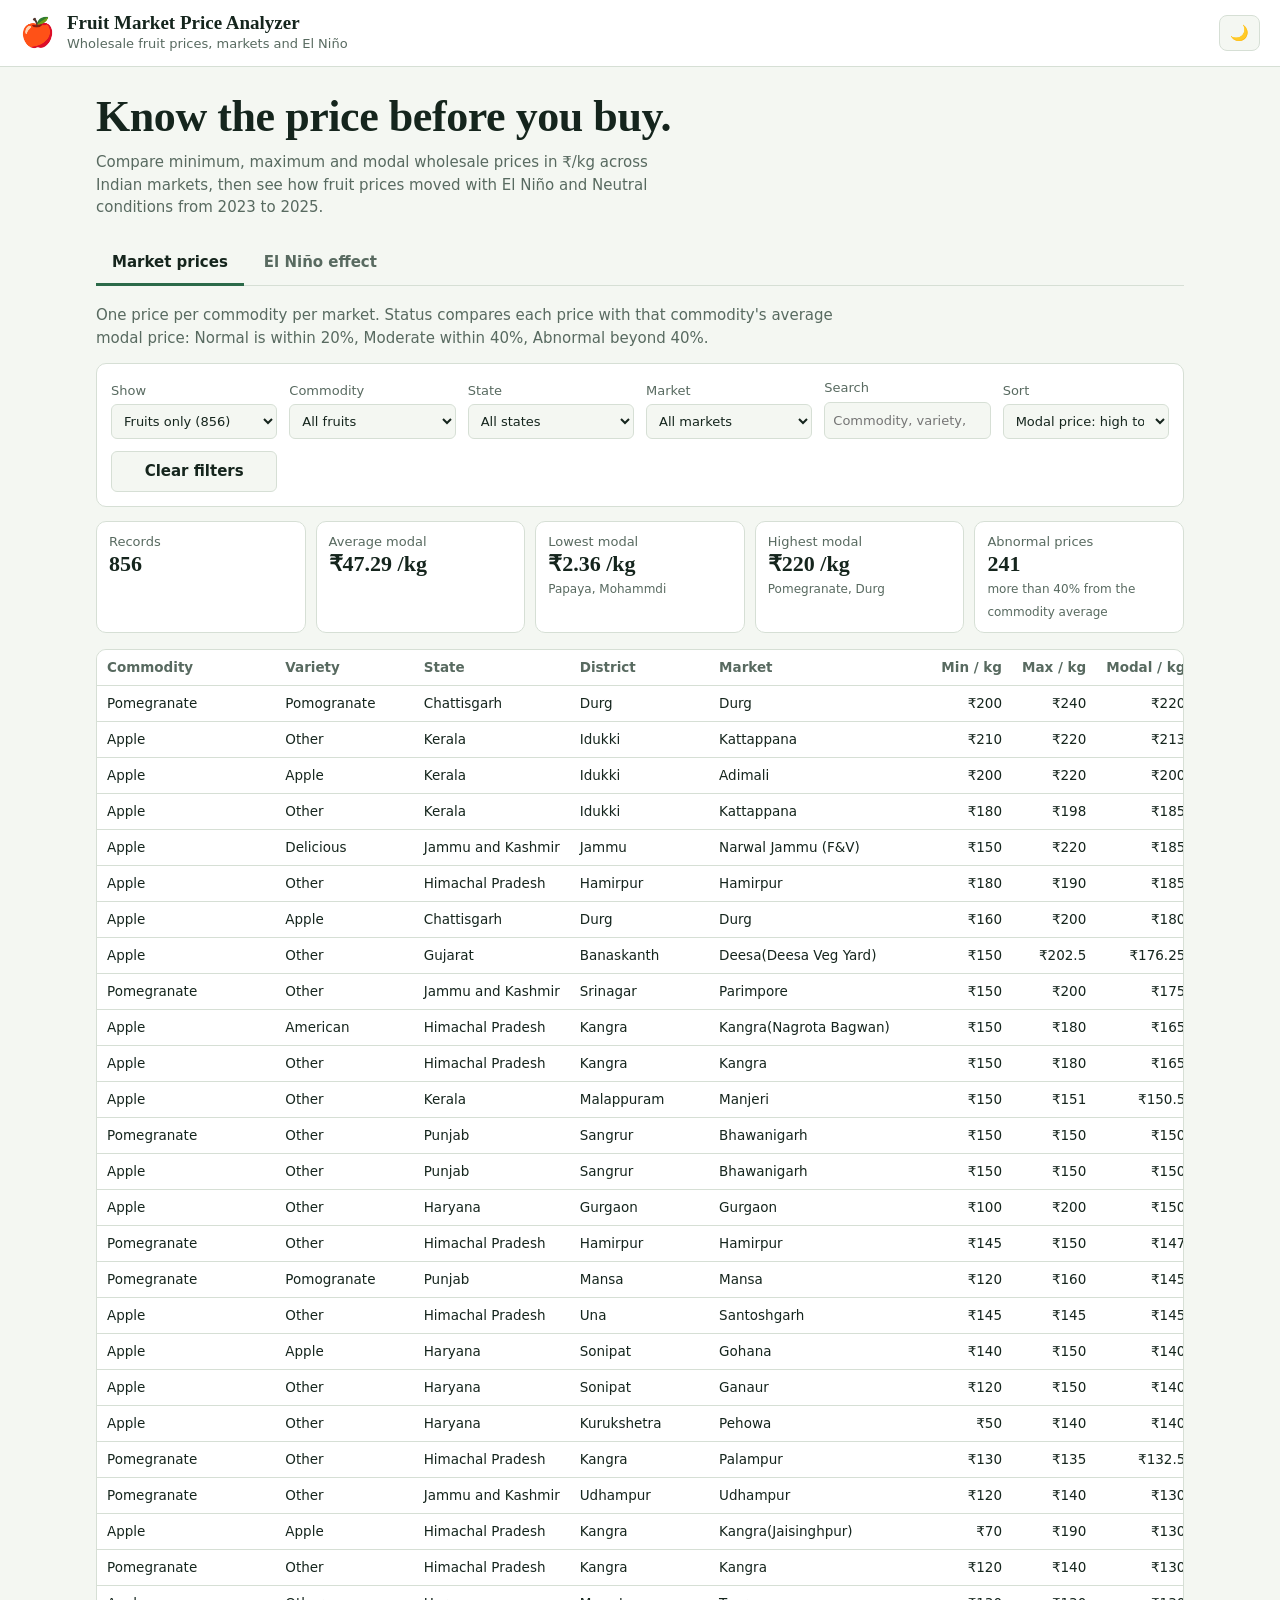
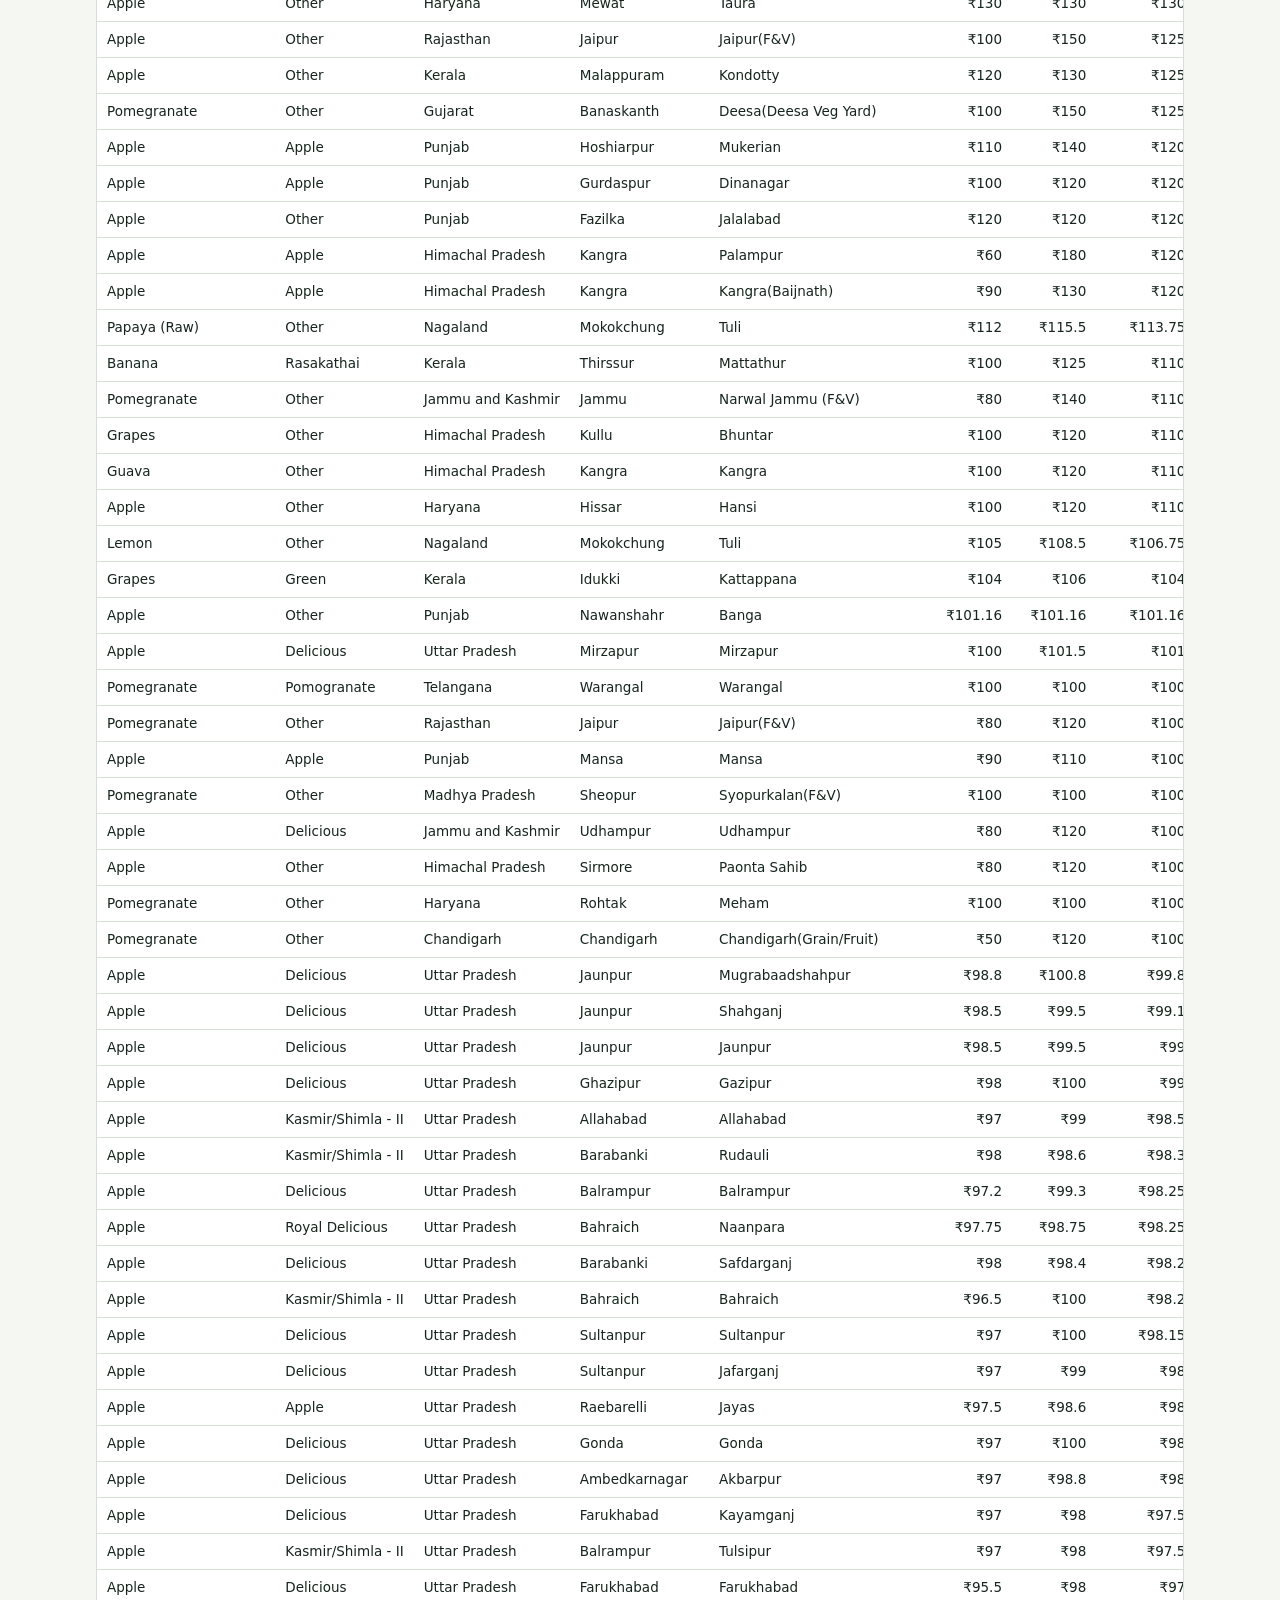
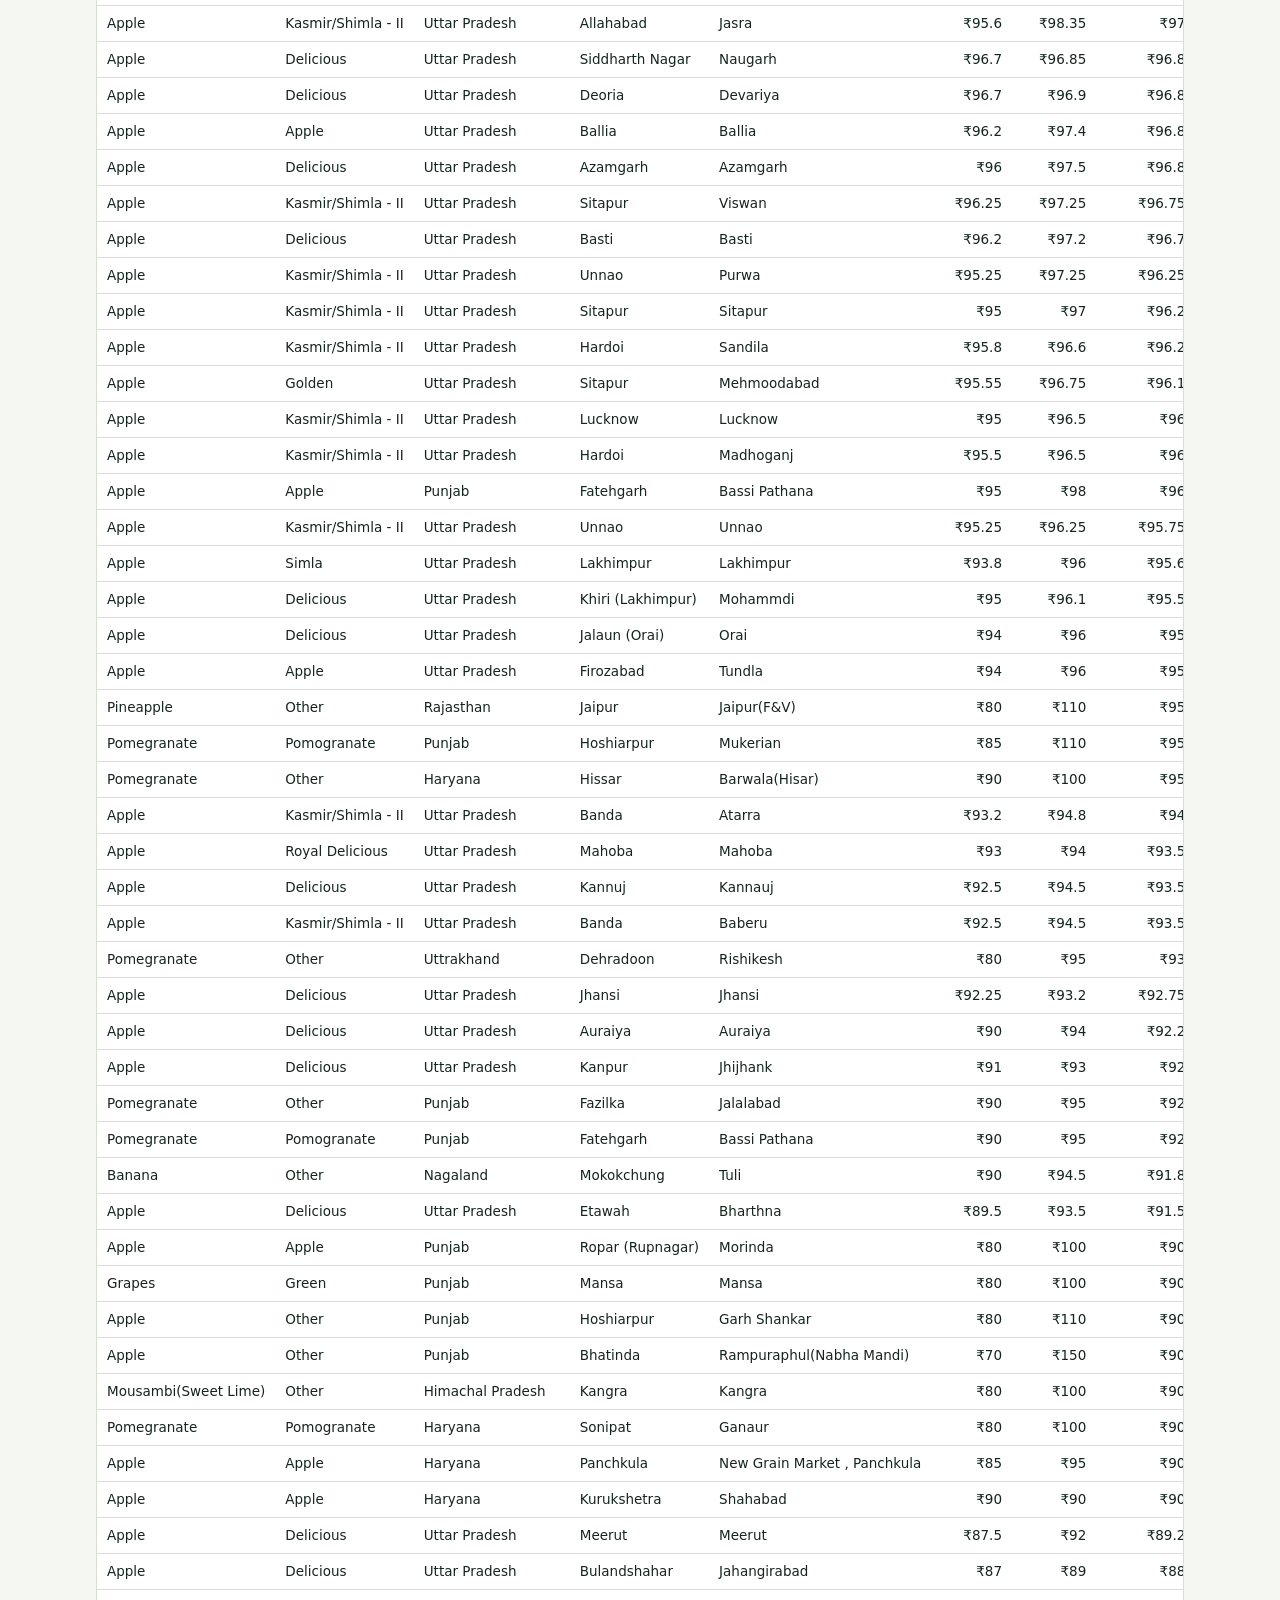
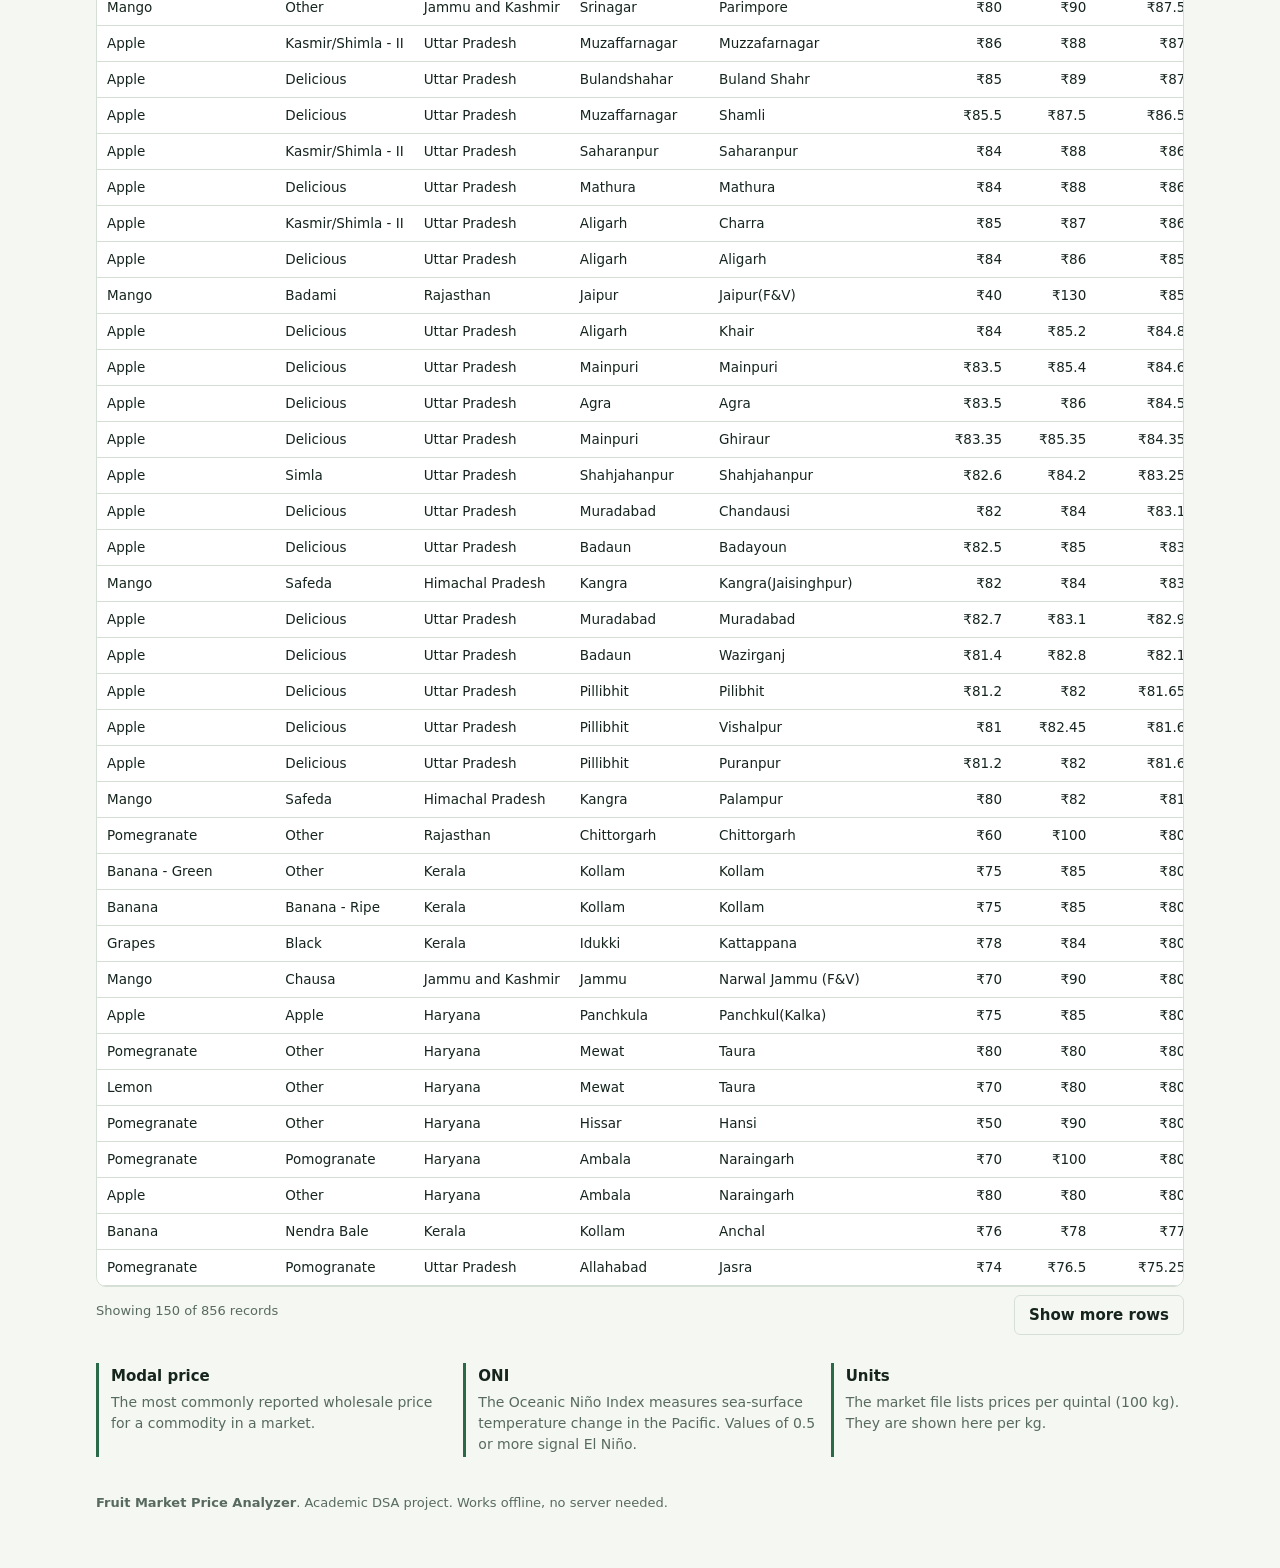
